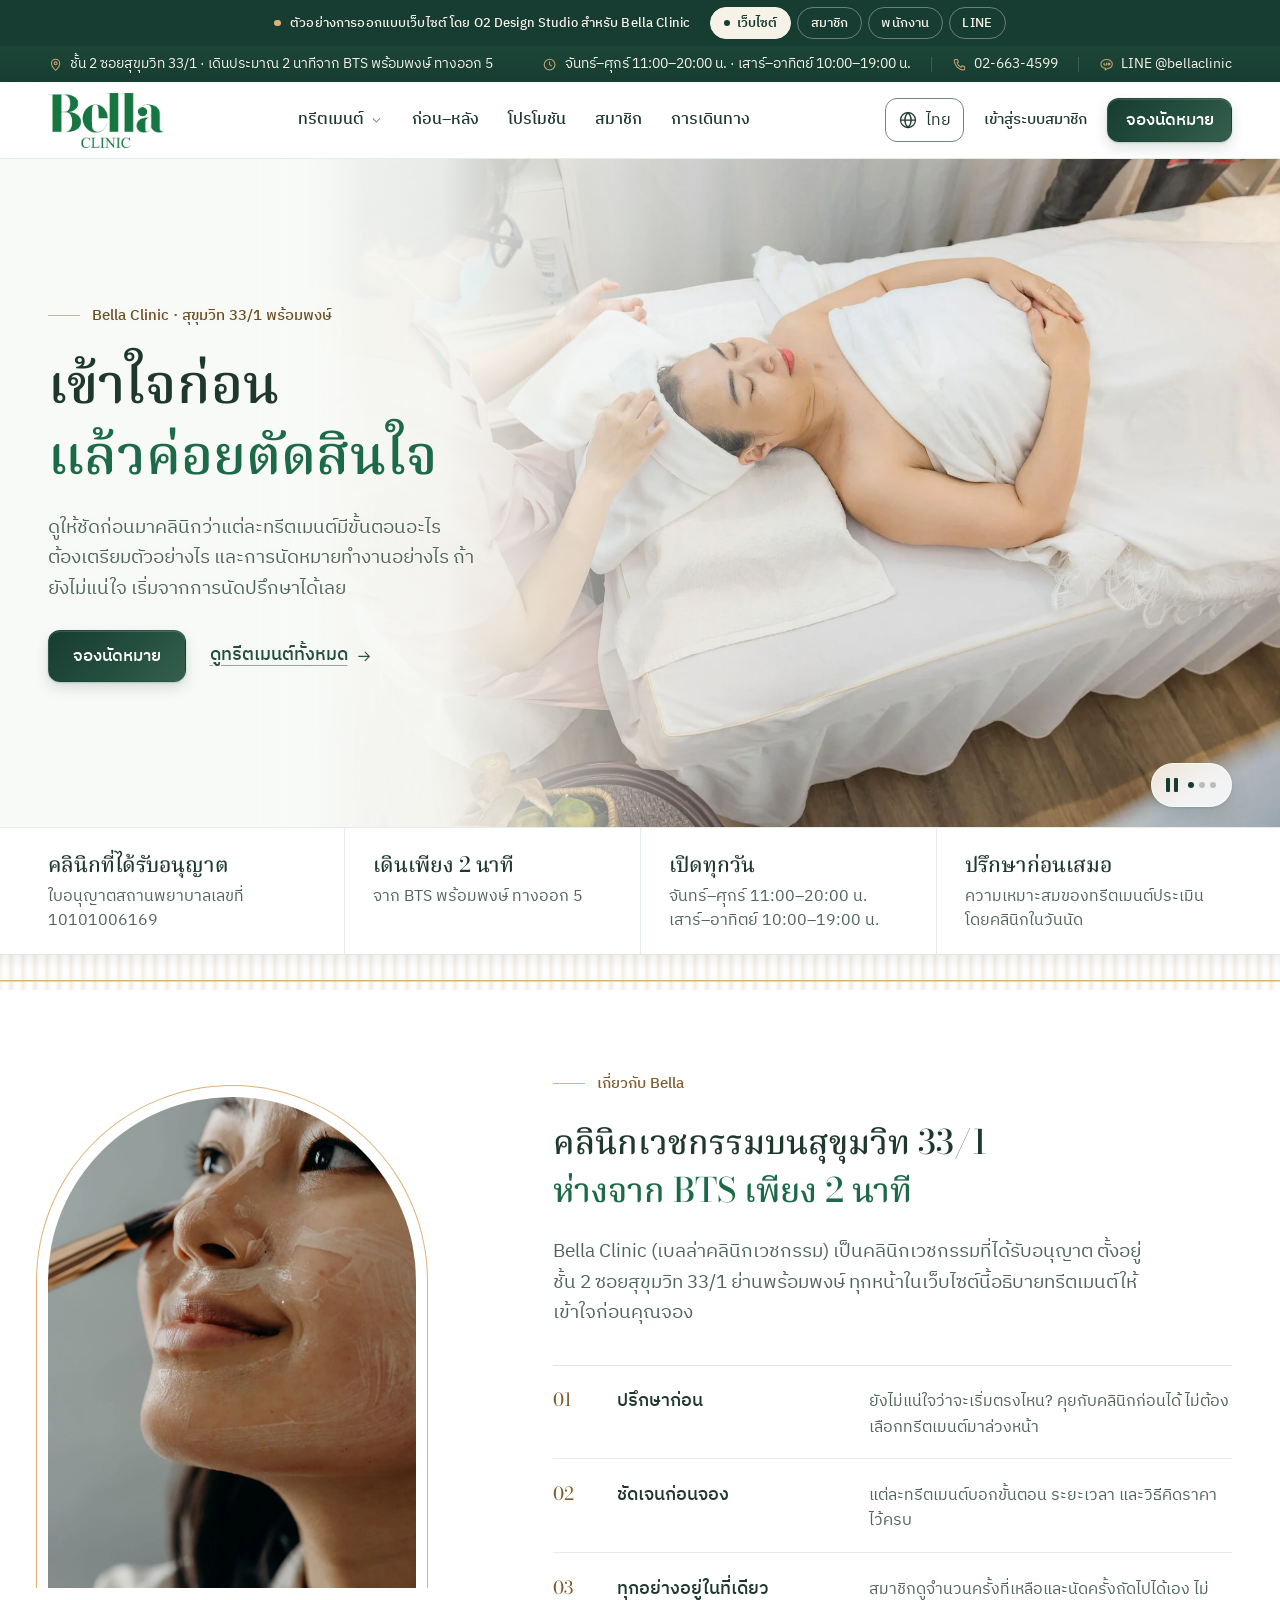
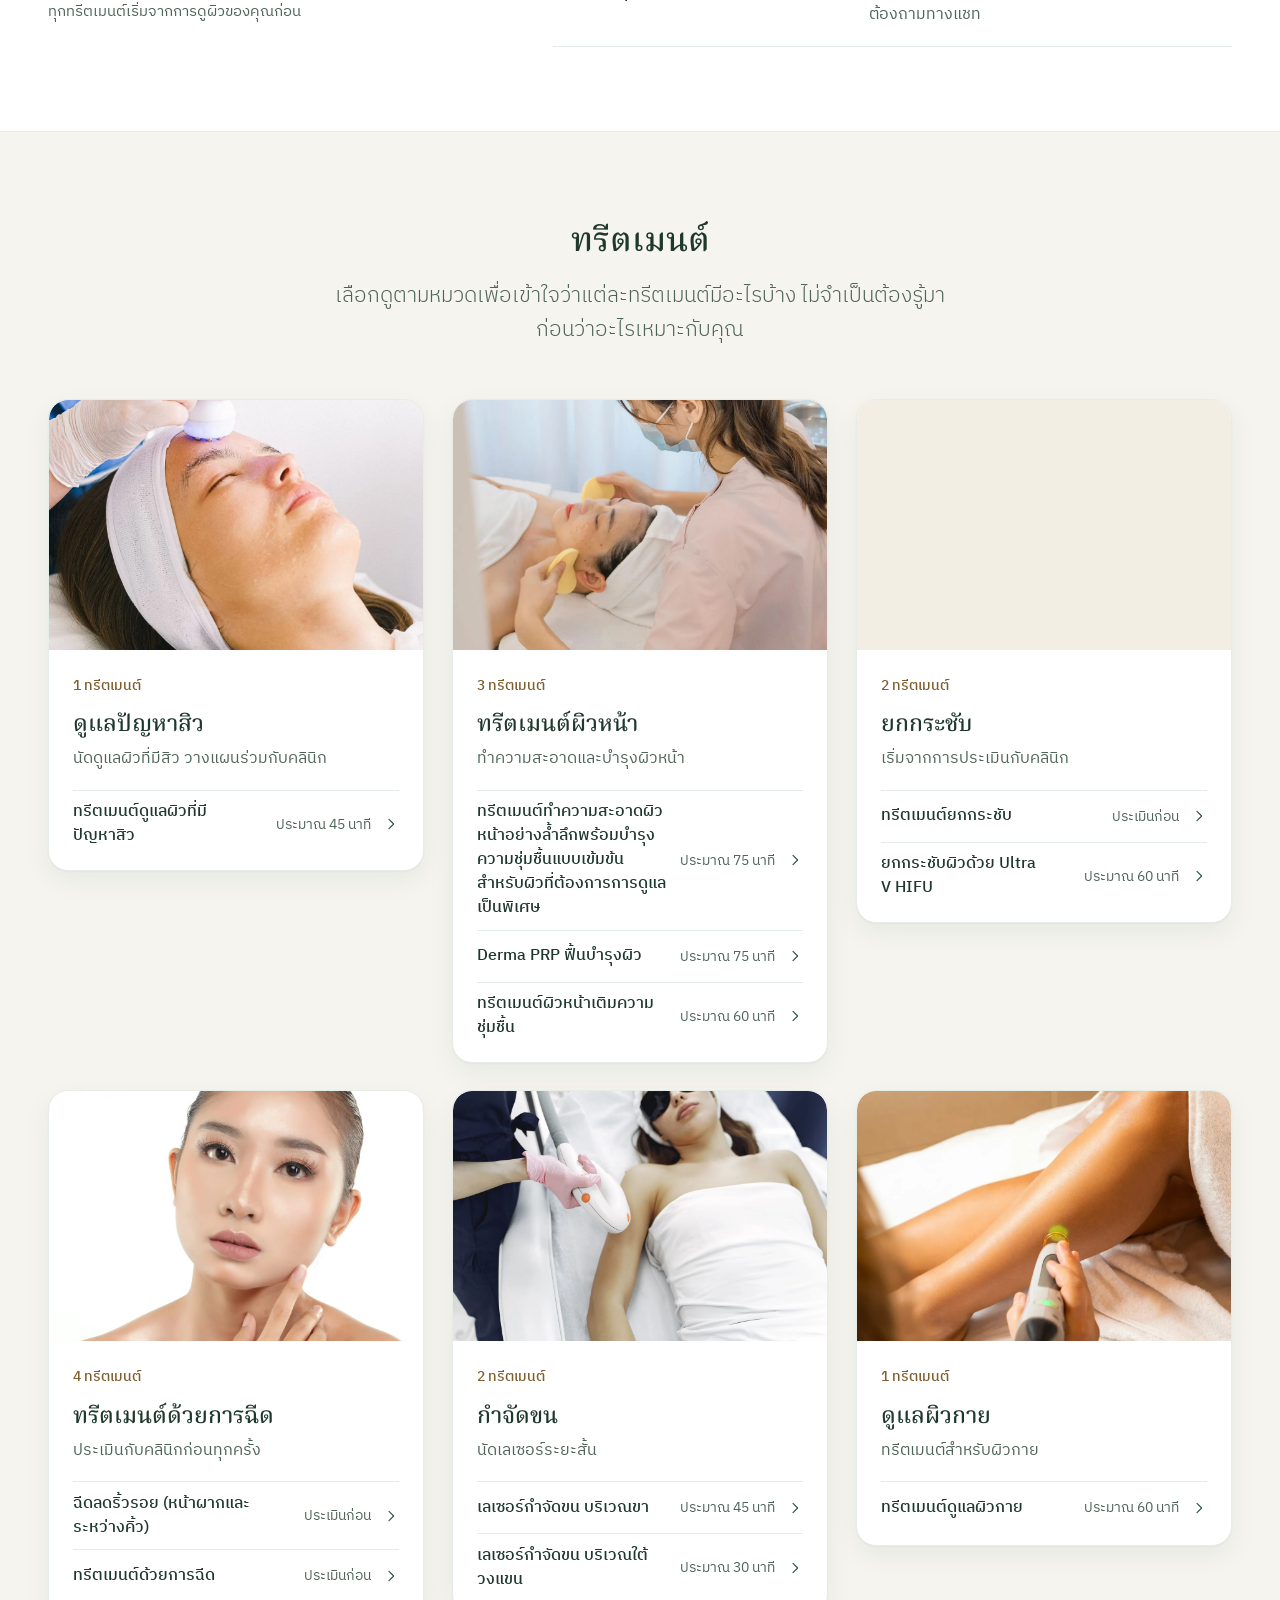
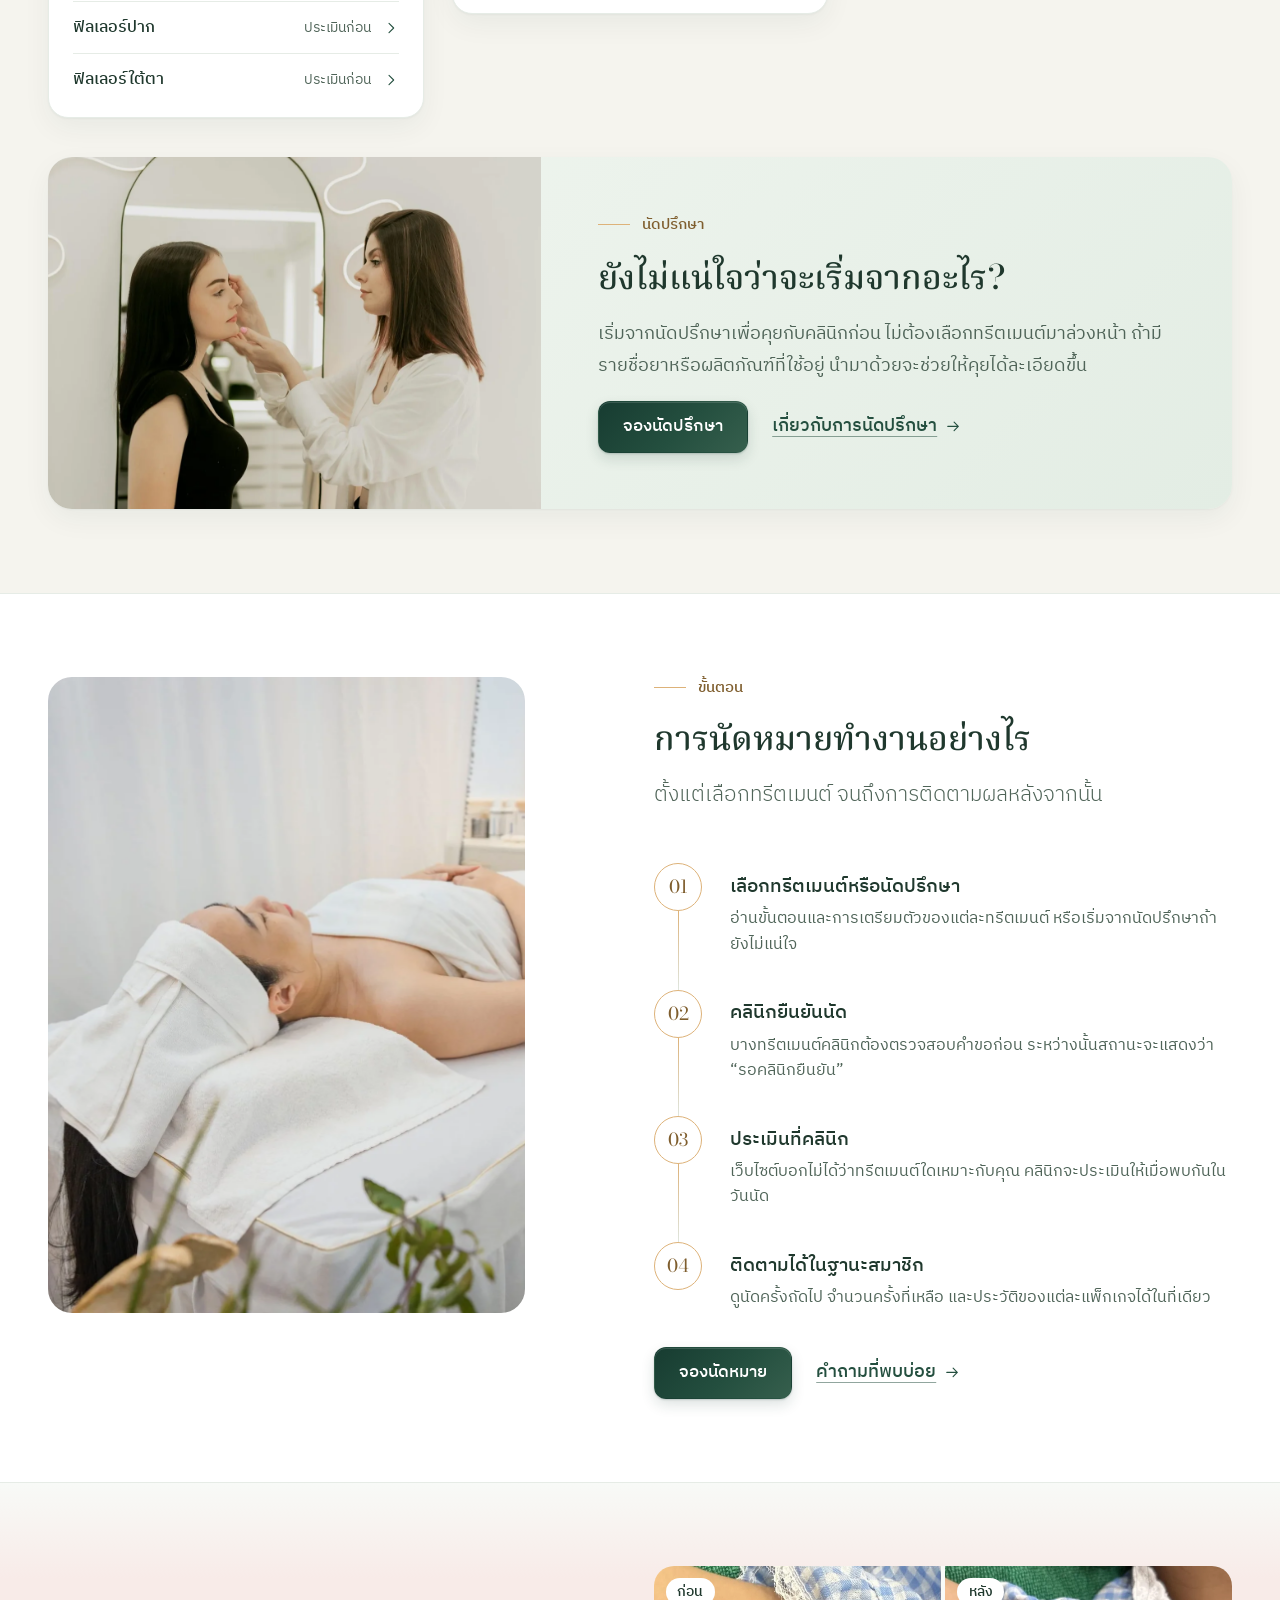
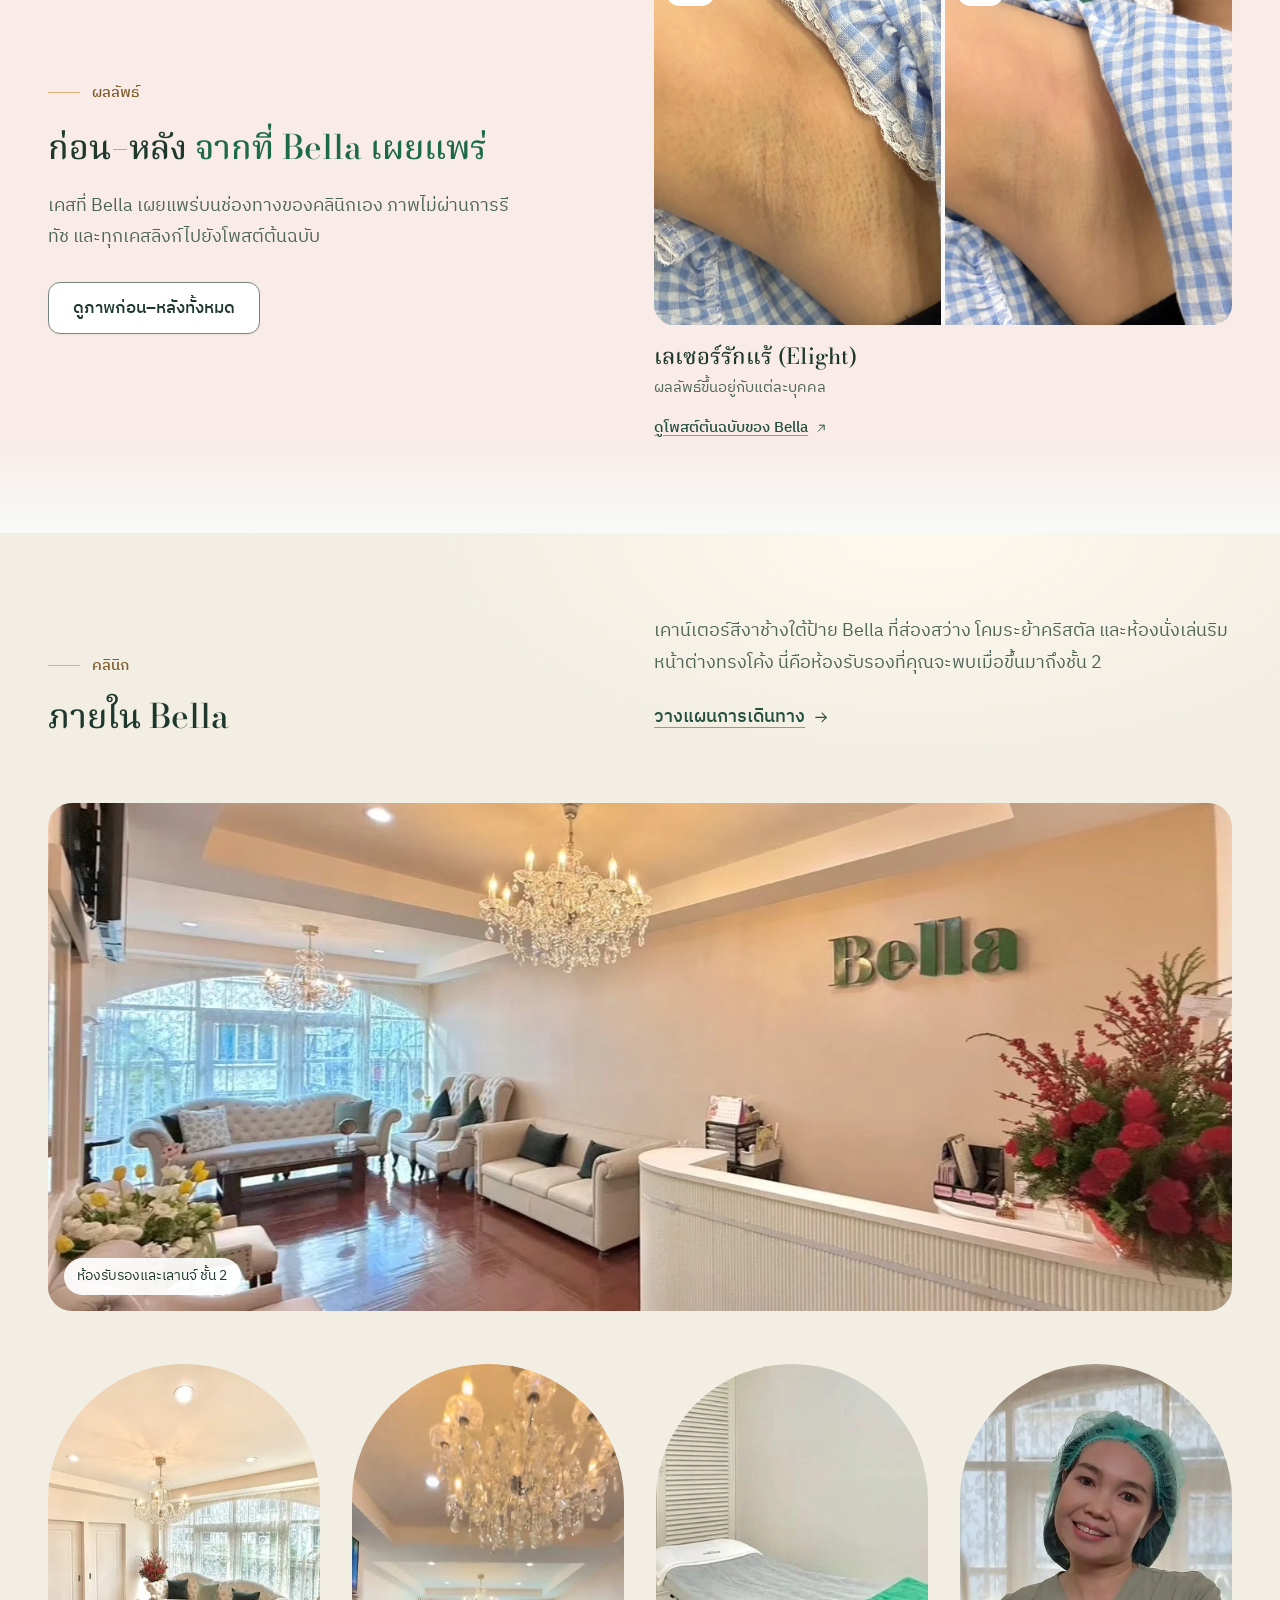
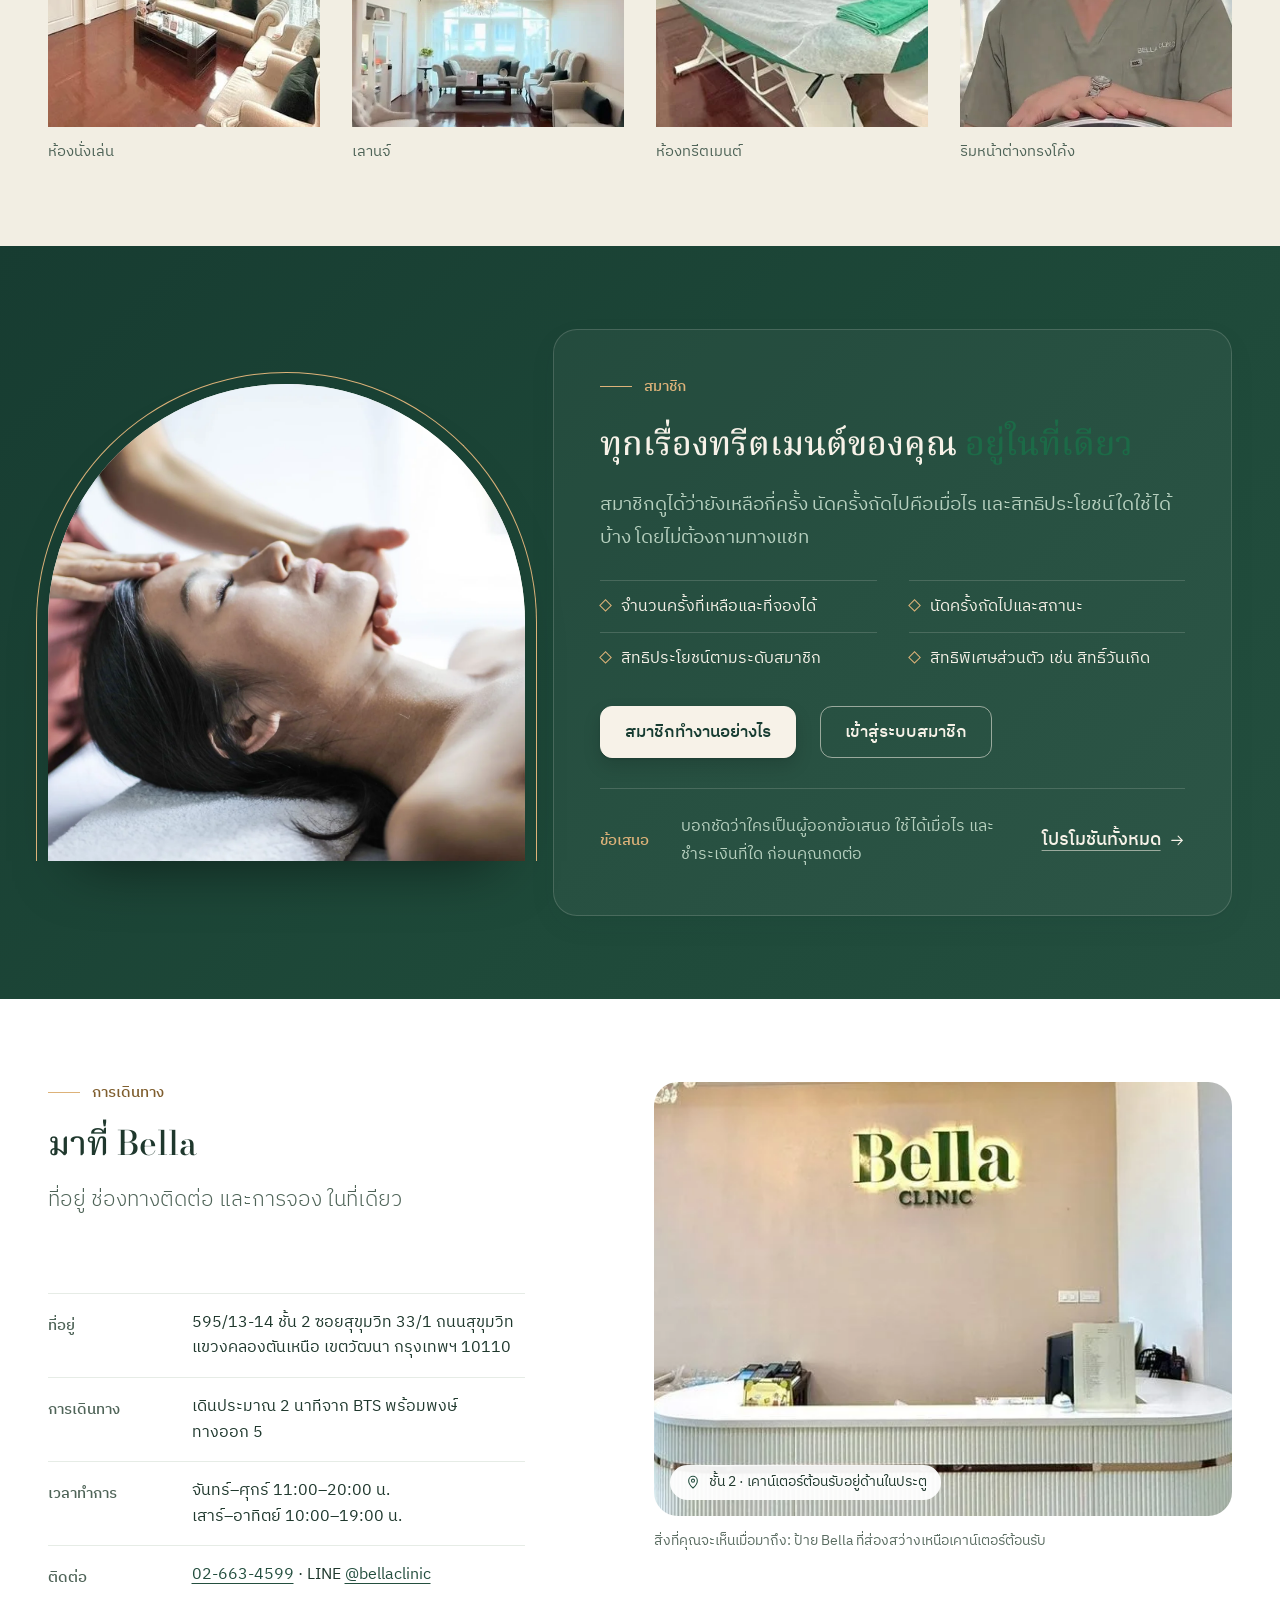
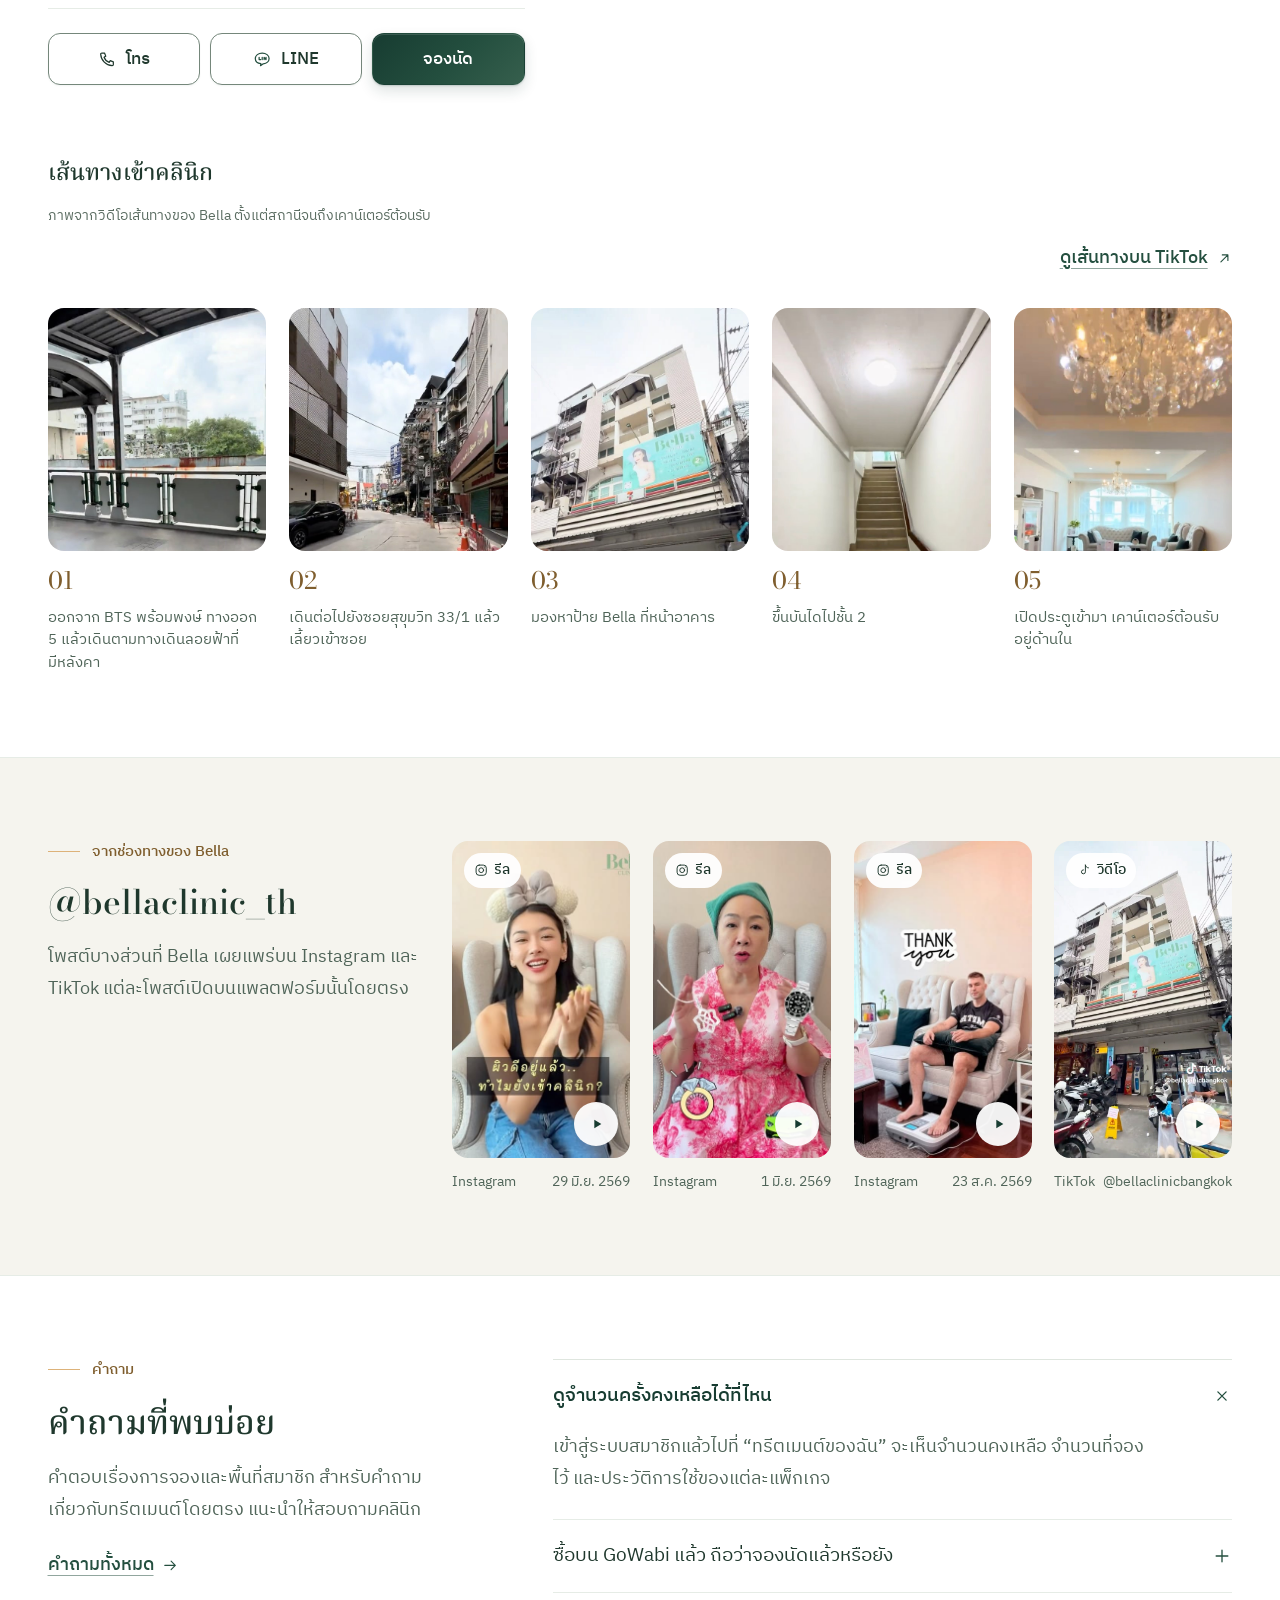
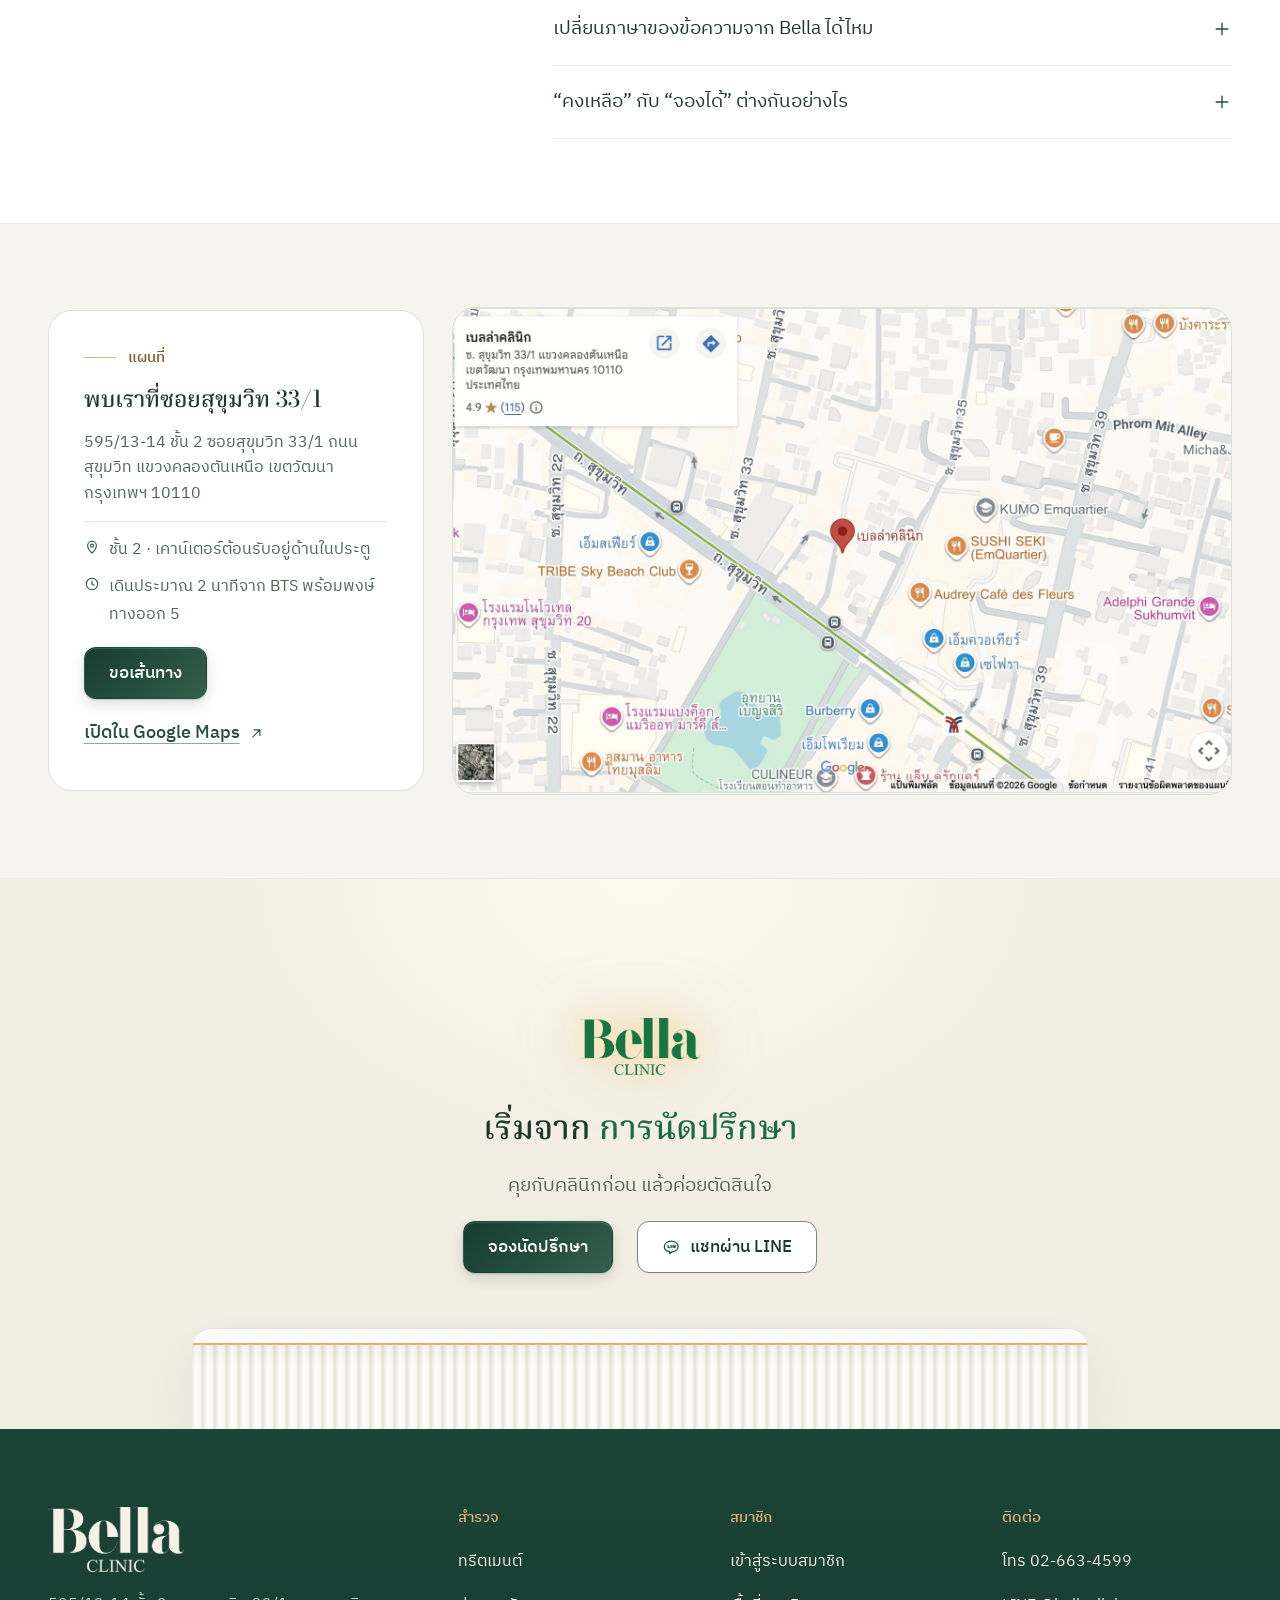
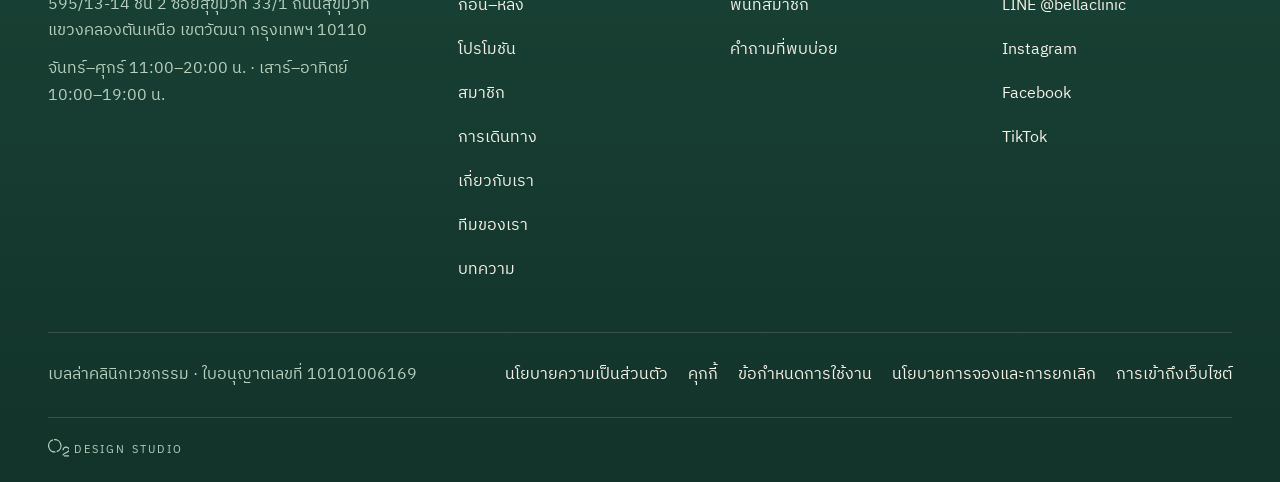
==== index.html @ 89bf1b91 "Publish the Bella Clinic design preview" ====
<!doctype html>
<html lang="th">
<head>
<meta charset="utf-8">
<meta name="viewport" content="width=device-width, initial-scale=1, viewport-fit=cover">
<meta name="robots" content="noindex, nofollow">
<meta name="description" content="Design preview by O2 Design Studio for Bella Clinic. Booking, calls and LINE are switched off.">
<meta name="theme-color" content="#173c31">
<style>:root{color-scheme:light;padding-top:env(safe-area-inset-top,0px);padding-bottom:env(safe-area-inset-bottom,0px)}body{margin:0;font:14px/1.4 system-ui,sans-serif;background:#fcfbf8}img{max-width:100%}[hidden]{display:none!important}</style>
</head>
<body>
<title>Bella Clinic Redesign</title>
<link rel="preconnect" href="https://fonts.googleapis.com">
<link rel="preconnect" href="https://fonts.gstatic.com" crossorigin>
<link rel="stylesheet" href="https://fonts.googleapis.com/css2?family=Bodoni+Moda:ital,opsz,wght@0,6..96,400..900;1,6..96,400..900&family=IBM+Plex+Sans:wght@400;500;600&family=IBM+Plex+Sans+Thai:wght@400;500;600&family=Noto+Serif+Thai:wght@400;500&display=swap">
<link rel="stylesheet" id="fonts-zh" href="https://fonts.googleapis.com/css2?family=Noto+Sans+SC:wght@400;500;600&family=Noto+Serif+SC:wght@500;600&display=swap" media="print">
<style id="css-public">
:root{--lightningcss-light:initial;--lightningcss-dark: ;color-scheme:light;--c-canvas:#f8faf7;--c-surface:#fff;--c-recessed:#eff3ee;--c-ivory:#f5f4ee;--c-cream:#f2eee3;--c-blush:#f8ebe8;--c-mint:#e3ede4;--c-ink:#1f382d;--c-ink-2:#4f6458;--c-ink-3:#5b6d62;--c-border:#dfe6df;--c-border-strong:#75877b;--c-logo:#167541;--c-brand:#244f3f;--c-brand-deep:#173c31;--c-brand-deep-2:#214b3b;--c-evergreen-3:#365f4d;--c-emphasis:#1c6a47;--c-gold-ink:#7f5e2e;--c-jade:#5bbd84;--c-gold:#ddb279;--c-rose:#b5525c;--c-accent:var(--c-brand);--c-accent-hover:#173c31;--c-accent-soft:var(--c-mint);--c-on-accent:#fff;--c-champagne:var(--c-gold);--c-focus:var(--c-brand-deep);--c-disabled-ink:#858a84;--c-disabled-bg:#eeebe5;--c-deep-ink:#f7f2e8;--c-deep-muted:#b7d0bf;--c-deep-rule:#f7f2e829;--c-success-ink:#1e6a3a;--c-success-bg:#e2f1e7;--c-warning-ink:#7a4e00;--c-warning-bg:#f8ecd2;--c-danger-ink:#a3262b;--c-danger-bg:#fbe6e5;--c-info-ink:#245a7e;--c-info-bg:#e3eef6;--c-demo-ink:#4a4436;--c-demo-bg:#f1ead9;--c-demo-rule:#9c8b62;--f-latin-display:var(--font-bodoni), "Didot", "Bodoni 72", Georgia, serif;--f-latin-text:var(--font-plex), "Helvetica Neue", Arial, sans-serif;--f-thai-text:var(--font-plex-thai), "Sukhumvit Set", "Thonburi", "Noto Sans Thai", sans-serif;--f-thai-display:var(--font-noto-serif-thai), var(--font-plex-thai), "Noto Serif Thai", serif;--f-sc-text:var(--font-noto-sans-sc), "PingFang SC", "Hiragino Sans GB", "Microsoft YaHei", sans-serif;--f-sc-display:var(--font-noto-serif-sc), var(--font-noto-sans-sc), "Songti SC", serif;--f-text:var(--f-latin-text);--f-display:var(--f-latin-display);--t-display:clamp(2.5rem, 1.55rem + 3.9vw, 4.6rem);--t-h1:clamp(2rem, 1.45rem + 2.2vw, 3.1rem);--t-h2:clamp(1.55rem, 1.25rem + 1.2vw, 2.15rem);--t-h3:1.25rem;--t-body-l:1.1875rem;--t-body:1.0625rem;--t-small:.9375rem;--t-label:.8125rem;--t-figure:clamp(2.25rem, 1.9rem + 1.4vw, 3rem);--lh-body:1.6;--lh-heading:1.12;--lh-display:1.04;--tracking-display:-.015em;--tracking-label:.08em;--track-label:.14em;--bodoni-opsz:"opsz" 28;--bodoni-opsz-sm:"opsz" 11;--measure:38rem;--measure-narrow:30rem;--s-1:.25rem;--s-2:.5rem;--s-3:.75rem;--s-4:1rem;--s-5:1.5rem;--s-6:2rem;--s-7:3rem;--s-8:4rem;--s-9:6rem;--s-10:8rem;--gutter:clamp(1rem, .6rem + 2vw, 2.5rem);--section:clamp(3.5rem, 2.4rem + 5vw, 7.5rem);--container:78rem;--container-wide:90rem;--g-action:linear-gradient(135deg, #173c31 0%, #244f3f 55%, #365f4d 100%);--g-rail:linear-gradient(180deg, #1c4638 0%, #173c31 48%, #12332a 100%);--g-sage:linear-gradient(135deg, #f1f6f0 0%, #e3ede4 100%);--hl-action:inset 0 1px 0 #ffffff24;--sh-action:0 1px 2px #173c3133, 0 6px 14px #173c3124;--r-control:12px;--r-panel:20px;--r-photo:24px;--border:1px solid var(--c-border);--elev-1:0 1px 2px #173c310a, 0 10px 28px #173c310e;--elev-2:0 2px 6px #173c310f, 0 18px 44px #173c3121;--press-scale:.985;--press-scale-wide:.995;--press-in:70ms;--press-out:.22s;--press-ease:cubic-bezier(.3, 2.1, .5, 1);--d-control:.16s;--d-panel:.24s;--d-editorial:.5s;--ease-out:cubic-bezier(.22, 1, .36, 1);--ease-in-out:cubic-bezier(.6, 0, .3, 1);--z-base:0;--z-sticky:20;--z-bottom-bar:30;--z-header:40;--z-popover:60;--z-dialog:80;--z-toast:90;--header-h:4.25rem;--demo-bar-h:2.25rem;--bottom-nav-h:4rem;--tap:44px}:lang(th){--f-text:var(--f-thai-text);--f-display:var(--f-thai-display);--lh-body:1.75;--lh-heading:1.45;--lh-display:1.3;--tracking-display:0}html:lang(th){--t-display:clamp(2.2rem, 1.45rem + 3.2vw, 4rem);--t-h1:clamp(1.85rem, 1.35rem + 2vw, 2.75rem);--t-h2:clamp(1.45rem, 1.2rem + 1vw, 1.95rem);--t-body:1.125rem;--t-body-l:1.25rem;--t-small:1rem;--t-label:.875rem}:lang(zh-Hans){--f-text:var(--f-sc-text);--f-display:var(--f-sc-display);--lh-body:1.8;--lh-heading:1.35;--lh-display:1.25;--tracking-display:.01em}html:lang(zh-Hans){--t-display:clamp(2.2rem, 1.5rem + 3vw, 3.9rem);--t-h1:clamp(1.85rem, 1.4rem + 1.9vw, 2.7rem);--t-h2:clamp(1.45rem, 1.2rem + 1vw, 1.9rem);--t-body:1.0625rem}[data-surface=member]{--t-h1:clamp(1.75rem, 1.4rem + 1.2vw, 2.375rem);--t-h2:1.375rem;--t-h3:1.1875rem;--t-figure:clamp(2.5rem, 2.2rem + 1vw, 3rem);--section:clamp(2.5rem, 2rem + 1.5vw, 3rem);--rail-w:16rem;--aside-w:20rem;--topbar-h:3.5rem}[data-surface=member]:lang(th){--t-h1:clamp(1.625rem, 1.3rem + 1.1vw, 2.125rem);--t-h2:1.375rem;--t-h3:1.1875rem}[data-surface=member]:lang(zh-Hans){--t-h1:clamp(1.625rem, 1.3rem + 1vw, 2.125rem);--t-h2:1.3125rem}[data-surface=admin]{--r-control:10px;--r-panel:14px;--t-h1:1.5rem;--t-h2:1.125rem;--t-h3:1rem;--t-body:.9375rem;--t-small:.875rem;--t-label:.75rem;--lh-body:1.5;--section:var(--s-5);--header-h:3.5rem}[data-surface=admin]:lang(th){--t-body:1rem;--t-small:.9375rem;--t-label:.8125rem}[data-surface=admin] :lang(th){--lh-body:1.6}@media (prefers-reduced-motion:reduce){:root{--d-control:0s;--d-panel:0s;--d-editorial:0s;--press-scale:1;--press-scale-wide:1;--press-in:0s;--press-out:0s}}
*,:before,:after{box-sizing:border-box}html{-moz-text-size-adjust:100%;text-size-adjust:100%;scroll-padding-top:calc(var(--header-h) + var(--s-4))}body{background:var(--c-canvas);min-height:100dvh;color:var(--c-ink);font-family:var(--f-text);font-size:var(--t-body);line-height:var(--lh-body);font-kerning:normal;font-variant-numeric:lining-nums;text-rendering:optimizelegibility;-webkit-font-smoothing:antialiased;margin:0}:lang(th){word-break:normal;line-break:strict;overflow-wrap:break-word}:lang(zh-Hans){line-break:strict;word-break:normal}h1,h2,h3,h4,p,figure,blockquote,dl,dd,ul,ol{margin:0}ul[role=list],ol[role=list]{padding:0;list-style:none}h1,h2,h3,h4{font-weight:500;line-height:var(--lh-heading);text-wrap:balance}p,li,dd{text-wrap:pretty}img,picture,video{max-width:100%;height:auto;display:block}svg{vertical-align:middle;flex-shrink:0;display:inline-block}a{color:inherit;text-underline-offset:.2em;text-decoration-thickness:1px}button,input,select,textarea{font:inherit;color:inherit;letter-spacing:inherit}button{cursor:pointer}button:disabled{cursor:not-allowed}:focus-visible{outline:2px solid var(--c-focus);outline-offset:3px;border-radius:2px}::selection{background:var(--c-accent-soft);color:var(--c-ink)}.num,time,[data-num]{font-variant-numeric:tabular-nums lining-nums}.visually-hidden{clip:rect(0 0 0 0);clip-path:inset(50%);white-space:nowrap;border:0;width:1px;height:1px;margin:-1px;padding:0;overflow:hidden;position:absolute!important}.skip-link{left:var(--s-4);top:var(--s-2);z-index:calc(var(--z-toast) + 1);padding:var(--s-2) var(--s-4);background:var(--c-ink);color:var(--c-surface);border-radius:var(--r-control);transition:transform var(--d-control) var(--ease-out);position:fixed;transform:translateY(-200%)}.skip-link:focus-visible{transform:none}.container{width:min(100% - 2 * var(--gutter), var(--container));margin-inline:auto}.prose{max-width:var(--measure)}.prose>*+*{margin-top:.9em}.label{font-size:var(--t-label);letter-spacing:var(--tracking-label);text-transform:uppercase;color:var(--c-ink-2);font-weight:500}:lang(th) .label,:lang(zh-Hans) .label,.label:lang(th),.label:lang(zh-Hans){letter-spacing:0;text-transform:none}@media (prefers-reduced-motion:reduce){*,:before,:after{scroll-behavior:auto!important;transition-duration:.01ms!important;animation-duration:.01ms!important;animation-iteration-count:1!important}}.o2-credit{min-height:44px;color:inherit;letter-spacing:.2em;text-transform:uppercase;font-size:.6875rem;line-height:1;font-family:var(--f-latin-text);align-self:flex-start;align-items:center;text-decoration:none;display:inline-flex}.o2-credit:hover,.o2-credit:focus-visible{opacity:.8}.o2-credit__lockup{white-space:nowrap}.o2-credit__mark{vertical-align:-.366em;width:1.95em;height:1.6em;margin-right:.5em;display:inline-block}
@font-face{font-family:Bodoni Moda Fallback;src:local(Times New Roman);ascent-override:98.5%;descent-override:35.02%;line-gap-override:0.0%;size-adjust:114.22%}.bodoni_moda_69f20ea6-module__6sGD-a__className{font-family:Bodoni Moda,Bodoni Moda Fallback}:root{--font-bodoni:"Bodoni Moda", "Bodoni Moda Fallback"}
@font-face{font-family:IBM Plex Sans Fallback;src:local(Arial);ascent-override:101.32%;descent-override:27.18%;line-gap-override:0.0%;size-adjust:101.17%}.ibm_plex_sans_29f9186a-module__iig7qa__className{font-family:IBM Plex Sans,IBM Plex Sans Fallback;font-style:normal}:root{--font-plex:"IBM Plex Sans", "IBM Plex Sans Fallback"}
@font-face{font-family:IBM Plex Sans Thai Fallback;src:local(Arial);ascent-override:110.31%;descent-override:52.78%;line-gap-override:0.0%;size-adjust:101.17%}.ibm_plex_sans_thai_e0788e0-module__LDlnGW__className{font-family:IBM Plex Sans Thai,IBM Plex Sans Thai Fallback;font-style:normal}:root{--font-plex-thai:"IBM Plex Sans Thai", "IBM Plex Sans Thai Fallback"}
@font-face{font-family:Noto Serif Thai Fallback;src:local(Times New Roman);ascent-override:89.86%;descent-override:45.1%;line-gap-override:0.0%;size-adjust:118.4%}.noto_serif_thai_2b22c07d-module__ec54bG__className{font-family:Noto Serif Thai,Noto Serif Thai Fallback;font-style:normal}:root{--font-noto-serif-thai:"Noto Serif Thai", "Noto Serif Thai Fallback"}

:root{--lightningcss-light:initial;--lightningcss-dark: ;color-scheme:light;--c-canvas:#f8faf7;--c-surface:#fff;--c-ivory:#f5f4ee;--c-cream:#f2eee3;--c-blush:#f8ebe8;--c-mint:#e3ede4;--c-ink:#1f382d;--c-ink-2:#4f6458;--c-ink-3:#5b6d62;--c-border:#dfe6df;--c-border-strong:#75877b;--c-brand:#244f3f;--c-brand-hover:#173c31;--c-emphasis:#1c6a47;--c-brand-deep:#173c31;--c-brand-deep-2:#214b3b;--c-gold:#ddb279;--c-gold-ink:#7f5e2e;--c-deep-ink:#f7f2e8;--c-deep-muted:#b7d0bf;--c-deep-rule:#f7f2e829;--c-focus:#173c31;--f-display:var(--font-bodoni), "Didot", "Bodoni 72", Georgia, serif;--f-text:var(--font-plex), "Helvetica Neue", Arial, sans-serif;--t-hero:clamp(2.375rem, 1.5rem + 2.7vw, 3.75rem);--t-h1:clamp(2.25rem, 1.5rem + 2.4vw, 3.5rem);--t-h2:clamp(1.875rem, 1.35rem + 1.5vw, 2.75rem);--t-h3:clamp(1.4rem, 1.2rem + .5vw, 1.625rem);--t-sub:clamp(1.125rem, 1rem + .45vw, 1.375rem);--t-lede:clamp(1.0625rem, 1rem + .25vw, 1.1875rem);--t-body:1.0625rem;--t-small:.9375rem;--t-label:.78125rem;--t-figure:clamp(2.25rem, 1.8rem + 1.2vw, 3rem);--lh-body:1.6;--lh-heading:1.1;--lh-display:1.04;--track-display:-.012em;--track-label:.14em;--bodoni-opsz:"opsz" 28;--bodoni-opsz-sm:"opsz" 11;--s-1:.25rem;--s-2:.5rem;--s-3:.75rem;--s-4:1rem;--s-5:1.5rem;--s-6:2rem;--s-7:3rem;--s-8:4rem;--s-9:6rem;--s-10:8rem;--gutter:clamp(1rem, .4rem + 2.6vw, 3rem);--section:clamp(4rem, 2.6rem + 5.2vw, 8rem);--container:78rem;--r-control:12px;--r-panel:20px;--r-photo:24px;--header-h:4.75rem;--util-h:2.25rem;--bottom-bar-h:4.25rem;--d-control:.16s;--d-panel:.24s;--d-editorial:.5s;--ease-out:cubic-bezier(.22, 1, .36, 1);--ease-in-out:cubic-bezier(.6, 0, .3, 1)}:lang(th){--f-display:var(--font-bodoni), var(--font-noto-serif-thai), serif;--f-text:var(--font-plex-thai), var(--font-plex), sans-serif;--lh-body:1.75;--lh-heading:1.42;--lh-display:1.32;--track-display:0}:lang(zh-Hans){--f-display:var(--font-bodoni), var(--font-noto-serif-sc), serif;--f-text:var(--font-noto-sans-sc), var(--font-plex), "PingFang SC", sans-serif;--lh-body:1.75;--lh-heading:1.35;--lh-display:1.28;--track-display:0}:lang(zh-Hans) .display em,:lang(zh-Hans) .h2 em,:lang(zh-Hans) .h1 em{font-style:normal}:lang(zh-Hans) .eyebrow,:lang(zh-Hans) .mega__h{letter-spacing:.04em;text-transform:none}html:lang(th){--t-hero:clamp(2.125rem, 1.35rem + 2.6vw, 3.375rem);--t-h1:clamp(2rem, 1.4rem + 2vw, 3rem);--t-h2:clamp(1.625rem, 1.2rem + 1.3vw, 2.375rem);--t-h3:clamp(1.3rem, 1.15rem + .4vw, 1.5rem);--t-sub:clamp(1.125rem, 1.02rem + .35vw, 1.3125rem);--t-lede:1.1875rem;--t-body:1.125rem;--t-small:1rem;--t-label:.875rem}*,:before,:after{box-sizing:border-box}html{-moz-text-size-adjust:100%;text-size-adjust:100%;scroll-padding-top:calc(var(--header-h) + 1rem)}body{background:var(--c-canvas);color:var(--c-ink);font-family:var(--f-text);font-size:var(--t-body);line-height:var(--lh-body);-webkit-font-smoothing:antialiased;text-rendering:optimizelegibility;margin:0;overflow-x:clip}img,video{max-width:100%;height:auto;display:block}svg{display:block}a{color:var(--c-brand);text-underline-offset:.22em;text-decoration-thickness:1px}a:hover{color:var(--c-brand-hover)}:focus-visible{outline:2px solid var(--c-focus);outline-offset:3px;border-radius:2px}.on-deep :focus-visible,.site-footer :focus-visible,.util :focus-visible{outline-color:var(--c-deep-ink)}h1,h2,h3,h4,p,ul,ol,dl,dd,figure,blockquote{margin:0}:where(ul,ol)[role=list]{padding:0;list-style:none}.sprite{width:0;height:0;position:absolute;overflow:hidden}.sr-only{clip:rect(0 0 0 0);white-space:nowrap;border:0;width:1px;height:1px;margin:-1px;padding:0;position:absolute;overflow:hidden}.skip{z-index:100;background:var(--c-brand);color:#fff;border-radius:var(--r-control);padding:.75rem 1rem;position:absolute;top:-4rem;left:1rem}.skip:focus{color:#fff;top:1rem}.container{width:100%;max-width:calc(var(--container) + 2 * var(--gutter));padding-inline:var(--gutter);margin-inline:auto}.grid-12{grid-template-columns:repeat(12,minmax(0,1fr));column-gap:clamp(1rem,.5rem + 1.6vw,2rem);display:grid}.display,.h1,.h2,.h3,.figure{font-family:var(--f-display);font-variation-settings:var(--bodoni-opsz);letter-spacing:var(--track-display);color:var(--c-ink);text-wrap:balance;font-weight:500}.display{font-size:var(--t-hero);line-height:var(--lh-display)}.h1{font-size:var(--t-h1);line-height:var(--lh-heading)}.h2{font-size:var(--t-h2);line-height:var(--lh-heading)}.h3{font-size:var(--t-h3);font-variation-settings:var(--bodoni-opsz-sm);line-height:1.2}:lang(th) .display,:lang(th) .h1,:lang(th) .h2{font-weight:500}:lang(th) .h3{line-height:1.45}.display .line,.h1 .line,.h2 .line{display:block}.display em,.h2 em,.h1 em{color:var(--c-brand);font-style:italic}:lang(th) .display em,:lang(th) .h2 em,:lang(th) .h1 em{font-style:normal}.th-nowrap{white-space:nowrap}.eyebrow{font-family:var(--f-text);font-size:var(--t-label);letter-spacing:var(--track-label);text-transform:uppercase;color:var(--c-gold-ink);align-items:center;gap:.75rem;font-weight:600;line-height:1.4;display:inline-flex}.eyebrow:before{content:"";background:var(--c-gold);flex:none;width:1.75rem;height:1px}.eyebrow--plain:before{display:none}:lang(th) .eyebrow{letter-spacing:0;text-transform:none;font-size:.9375rem;font-weight:500}.on-deep .eyebrow,.on-deep em{color:var(--c-gold)}.sub{font-size:var(--t-sub);color:var(--c-ink-2);text-wrap:pretty;font-weight:300;line-height:1.45}:lang(th) .sub{font-weight:300;line-height:1.65}.lede{font-size:var(--t-lede);color:var(--c-ink-2);text-wrap:pretty;line-height:1.6}.body{color:var(--c-ink-2);text-wrap:pretty}.small{font-size:var(--t-small)}.meta{font-size:var(--t-small);color:var(--c-ink-3)}.measure{max-width:38rem}.head{gap:.9rem;margin-bottom:clamp(2rem,1.4rem + 2vw,3.5rem);display:grid}.head--center{text-align:center;justify-items:center}.head--center .sub{max-width:40rem}.head--split{grid-template-columns:minmax(0,1fr) auto;align-items:end;column-gap:2rem}.head--split>:not(.head__aside){grid-column:1}.head__aside{grid-area:1/2/span 3;align-self:end}.btn{--btn-bg:var(--c-brand);--btn-ink:#fff;--btn-bd:var(--c-brand);border-radius:var(--r-control);background:var(--btn-bg);min-height:3.25rem;color:var(--btn-ink);border:1px solid var(--btn-bd);font:500 1rem/1.2 var(--f-text);white-space:nowrap;cursor:pointer;transition:background-color var(--d-control) var(--ease-out), color var(--d-control) var(--ease-out), border-color var(--d-control) var(--ease-out);justify-content:center;align-items:center;gap:.6rem;padding:.75rem 1.5rem;text-decoration:none;display:inline-flex}:lang(th) .btn{font-size:1.0625rem}.btn:hover{--btn-bg:var(--c-brand-hover);--btn-bd:var(--c-brand-hover);color:var(--btn-ink)}.btn--sm{min-height:2.75rem;padding:.55rem 1.1rem;font-size:.9375rem}.btn--secondary{--btn-bg:var(--c-surface);--btn-ink:var(--c-ink);--btn-bd:var(--c-border-strong)}.btn--secondary:hover{--btn-bg:var(--c-ivory);--btn-bd:var(--c-ink);--btn-ink:var(--c-ink)}.btn--ivory{--btn-bg:var(--c-deep-ink);--btn-ink:var(--c-brand-deep);--btn-bd:var(--c-deep-ink)}.btn--ivory:hover{--btn-bg:#fff;--btn-bd:#fff;--btn-ink:var(--c-brand-deep)}.btn--outline-ivory{--btn-bg:transparent;--btn-ink:var(--c-deep-ink);--btn-bd:#f7f2e88c}.btn--outline-ivory:hover{--btn-bg:#f7f2e814;--btn-bd:var(--c-deep-ink);--btn-ink:var(--c-deep-ink)}.btn svg{flex:none;width:1.15rem;height:1.15rem}.btn--line svg{color:var(--c-brand)}.link-arrow{min-height:2.75rem;color:var(--c-brand);transition:text-decoration-color var(--d-control) var(--ease-out);align-items:center;gap:.5rem;font-weight:500;-webkit-text-decoration:underline #244f3f59;text-decoration:underline #244f3f59;display:inline-flex}.link-arrow:hover{text-decoration-color:currentColor}.link-arrow svg{width:1.05rem;height:1.05rem;transition:transform var(--d-control) var(--ease-out)}.link-arrow:hover svg{transform:translate(3px)}.on-deep .link-arrow{color:var(--c-deep-ink);text-decoration-color:#f7f2e866}.actions{flex-wrap:wrap;align-items:center;gap:.75rem 1.5rem;display:flex}.util{background:var(--c-brand-deep);color:var(--c-deep-ink);font-size:.8125rem;line-height:1.3}:lang(th) .util{font-size:.875rem}.util .container{min-height:var(--util-h);justify-content:space-between;align-items:center;gap:1.5rem;display:flex}.util__group{align-items:center;gap:1.25rem;display:flex}.util__item{color:var(--c-deep-ink);white-space:nowrap;align-items:center;gap:.45rem;text-decoration:none;display:inline-flex}.util__item svg{width:.95rem;height:.95rem;color:var(--c-gold)}a.util__item{min-height:var(--util-h)}a.util__item:hover{color:#fff;text-decoration:underline}.util__sep{background:var(--c-deep-rule);width:1px;height:.9rem}.site-header{z-index:40;border-bottom:1px solid var(--c-border);background:#fffffff7;position:sticky;top:0}.site-header .container{min-height:var(--header-h);align-items:center;gap:2rem;display:flex}.brand{flex:none;align-items:center;min-height:44px;display:inline-flex}.brand img{width:7.25rem;height:auto}.nav{align-items:center;gap:.25rem;margin-inline:auto;display:flex}.nav__link,.nav__trigger{min-height:2.75rem;font:500 .9375rem/1 var(--f-text);color:var(--c-ink);cursor:pointer;background:0 0;border:0;align-items:center;gap:.35rem;padding:0 .85rem;text-decoration:none;display:inline-flex;position:relative}:lang(th) .nav__link,:lang(th) .nav__trigger{font-size:1rem}.nav__link:after,.nav__trigger:after{content:"";background:var(--c-brand);transform-origin:0;height:1px;transition:transform var(--d-control) var(--ease-out);position:absolute;bottom:.45rem;left:.85rem;right:.85rem;transform:scaleX(0)}.nav__link:hover,.nav__trigger:hover{color:var(--c-brand)}.nav__link:hover:after,.nav__trigger:hover:after,.nav__trigger[aria-expanded=true]:after{transform:scaleX(1)}.nav__link[aria-current=page]{color:var(--c-brand)}.nav__link[aria-current=page]:after{height:2px;transform:scaleX(1)}.nav__trigger svg{width:.8rem;height:.8rem;transition:transform var(--d-control) var(--ease-out)}.nav__trigger[aria-expanded=true] svg{transform:rotate(180deg)}.header-actions{flex:none;align-items:center;gap:.5rem;display:flex}.lang{position:relative}.lang__btn{border-radius:var(--r-control);min-width:2.75rem;min-height:2.75rem;color:var(--c-ink);font:500 .875rem/1 var(--f-text);cursor:pointer;background:0 0;border:1px solid #0000;align-items:center;gap:.4rem;padding:0 .7rem;display:inline-flex}.lang__btn:hover{border-color:var(--c-border)}.lang__btn svg{width:1.1rem;height:1.1rem}.lang__menu{border:1px solid var(--c-border);border-radius:var(--r-panel);background:#fff;min-width:11rem;margin:0;padding:.4rem;list-style:none;position:absolute;top:calc(100% + .4rem);right:0;box-shadow:0 12px 32px #1d26211a}.lang__menu[hidden]{display:none}.lang__menu a{border-radius:var(--r-control);min-height:2.75rem;color:var(--c-ink);justify-content:space-between;align-items:center;padding:0 .75rem;text-decoration:none;display:flex}.lang__menu a:hover{background:var(--c-ivory)}.lang__menu a[aria-current=true]:after{content:"✓";color:var(--c-brand)}.signin{min-height:2.75rem;color:var(--c-ink);white-space:nowrap;align-items:center;padding:0 .75rem;font-size:.9375rem;font-weight:500;text-decoration:none;display:inline-flex}.signin:hover{color:var(--c-brand);text-decoration:underline}.menu-btn{display:none}.mega{border-top:1px solid var(--c-border);opacity:0;visibility:hidden;transition:opacity var(--d-panel) var(--ease-out), transform var(--d-panel) var(--ease-out), visibility 0s linear var(--d-panel);background:#fff;position:absolute;top:100%;left:0;right:0;transform:translateY(-4px);box-shadow:0 18px 30px #1d26210f}.mega.is-open{opacity:1;visibility:visible;transition-delay:0s;transform:none}.mega .container{grid-template-columns:repeat(3,minmax(0,1fr)) minmax(0,1.25fr);gap:2rem;padding-block:2.25rem 2rem;display:grid}.mega__h{font:600 var(--t-label)/1.4 var(--f-text);letter-spacing:var(--track-label);text-transform:uppercase;color:var(--c-gold-ink);margin-bottom:.5rem}:lang(th) .mega__h{letter-spacing:0;text-transform:none;font-size:.9375rem;font-weight:500}.mega__col ul{margin:0 0 1.1rem;padding:0;list-style:none}.mega__col a{min-height:2.75rem;color:var(--c-ink);border-bottom:1px solid var(--c-border);align-items:center;text-decoration:none;display:flex}.mega__col a:hover{color:var(--c-brand)}.mega__feature{background:var(--c-ivory);border-radius:var(--r-panel);grid-template-columns:7.5rem 1fr;align-items:center;gap:1.25rem;padding:1rem;display:grid}.mega__feature img{aspect-ratio:3/4;object-fit:cover;border-radius:999px 999px 0 0;width:7.5rem}.mega__feature p{font-size:var(--t-small);color:var(--c-ink-2);margin:.35rem 0 .25rem}.mega__all{border-top:1px solid var(--c-border);grid-column:1/-1;justify-content:flex-end;padding-top:.5rem;display:flex}.sheet{display:none}.hero{background:var(--c-canvas);position:relative}.hero__top{isolation:isolate;position:relative;overflow:hidden}.hero__stage{min-height:clamp(34rem, calc(100svh - var(--header-h) - var(--util-h) - 7.5rem), 42rem);align-items:center;display:flex;position:relative}.hero__media{z-index:-2;width:min(77%,74rem);position:absolute;inset:0 0 0 auto;overflow:hidden}.hero__media img{object-fit:cover;object-position:var(--focal,50% 50%);width:100%;height:100%}.hero__wash{z-index:-1;pointer-events:none;background:linear-gradient(90deg, var(--c-canvas) 0 19%, #f8faf7ed 33%, #f8faf78c 44%, #f8faf700 58%);position:absolute;inset:0}.hero__copy{gap:1.5rem;max-width:42rem;padding-block:clamp(3rem,2rem + 3vw,5rem);display:grid;position:relative}.hero__copy .eyebrow .m-hide{display:inline}.hero__copy .lede{max-width:31rem;color:var(--c-ink-2)}.hero__copy .actions{margin-top:.5rem}.counter{background:var(--c-surface);border-top:1px solid var(--c-border);position:relative}.counter:after{content:"";background:linear-gradient(var(--c-gold), var(--c-gold)) 0 calc(100% - .5rem) / 100% 1.5px no-repeat, linear-gradient(180deg, #1d26210d, #1d262100 40%), repeating-linear-gradient(90deg, #f6f2ec 0, #fff 4px, #fdfcf9 8px, #f2ede5 11px, #f6f2ec 12px);border-top:1px solid var(--c-border);height:2.25rem;display:block}.trust{grid-template-columns:repeat(4,minmax(0,1fr));display:grid}.trust__item{border-left:1px solid var(--c-border);align-content:start;gap:.35rem;padding:1.6rem 1.75rem 1.5rem;display:grid}.trust__item:first-child{border-left:0;padding-left:0}.trust__k{font-family:var(--f-display);font-variation-settings:var(--bodoni-opsz-sm);color:var(--c-ink);font-size:1.625rem;font-weight:500;line-height:1.1}:lang(th) .trust__k{font-size:1.375rem;line-height:1.4}.trust__v{font-size:var(--t-small);color:var(--c-ink-2);line-height:1.5}.trust__v a{color:inherit}.band{padding-block:var(--section);position:relative}.band--canvas{background:var(--c-canvas)}.band--white{background:var(--c-surface)}.band--ivory{background:var(--c-ivory)}.band--cream{background:var(--c-cream)}.band--blush{background:var(--c-blush)}.band--deep{background:var(--c-brand-deep);color:var(--c-deep-ink)}.band+.band{border-top:1px solid var(--c-border)}.band--deep+.band,.band+.band--deep{border-top:0}.band--tight{padding-block:clamp(3rem,2rem + 3vw,5rem)}.intro{align-items:center}.intro__media{grid-column:1/span 4;justify-self:start;width:min(100%,22rem);position:relative}.intro__copy{grid-column:6/span 7;gap:1.5rem;display:grid}.values{border-top:1px solid var(--c-border);grid-template-columns:repeat(3,minmax(0,1fr));gap:1.75rem;margin-top:1rem;padding-top:1.75rem;display:grid}.value h3{font:500 1.0625rem/1.35 var(--f-text);color:var(--c-ink);margin-bottom:.4rem}:lang(th) .value h3{font-size:1.125rem;line-height:1.5}.value p{font-size:var(--t-small);color:var(--c-ink-2);line-height:1.6}.value__n{font-family:var(--f-display);font-variation-settings:var(--bodoni-opsz-sm);color:var(--c-gold-ink);margin-bottom:.6rem;font-size:1.125rem;display:block}.arch{position:relative}.arch img{width:100%;aspect-ratio:var(--ar,3 / 4);object-fit:cover;object-position:var(--focal,50% 40%);background:var(--c-cream);border-radius:999px 999px 0 0}.arch__img{display:block;position:relative}.arch--frame .arch__img:before{content:"";border:1px solid var(--c-gold);pointer-events:none;border-bottom:0;border-radius:999px 999px 0 0;position:absolute;inset:-.75rem -.75rem 0}.arch figcaption,.tile figcaption{color:var(--c-ink-3);margin-top:.85rem;font-size:.875rem;line-height:1.45}:lang(th) .arch figcaption{font-size:.9375rem}.cat-grid{grid-template-columns:repeat(3,minmax(0,1fr));gap:clamp(1rem,.4rem + 1.6vw,1.75rem);display:grid}.cat-card{background:var(--c-surface);border:1px solid var(--c-border);border-radius:var(--r-panel);flex-direction:column;display:flex;position:relative;overflow:hidden}.cat-card__media{aspect-ratio:4/3;background:var(--c-cream);overflow:hidden}.cat-card__media img{object-fit:cover;object-position:var(--focal,50% 50%);width:100%;height:100%;transition:transform .7s var(--ease-out)}.cat-card:hover .cat-card__media img{transform:scale(1.035)}.cat-card__body{flex-direction:column;flex:1;gap:.6rem;padding:1.6rem 1.75rem 1.25rem;display:flex}.cat-card__count{font-size:var(--t-label);letter-spacing:var(--track-label);text-transform:uppercase;color:var(--c-gold-ink);font-weight:600}:lang(th) .cat-card__count{letter-spacing:0;text-transform:none;font-size:.875rem;font-weight:500}.cat-card h3 a{color:inherit;text-decoration:none}.cat-card h3 a:hover{color:var(--c-brand)}.cat-card__summary{font-size:var(--t-small);color:var(--c-ink-2);min-height:3.1em;line-height:1.55}.t-list{margin:.4rem 0 0;padding:0;list-style:none}.t-row{border-top:1px solid var(--c-border);min-height:3.25rem;color:var(--c-ink);align-items:center;gap:.75rem;padding-block:.6rem;font-size:.96875rem;font-weight:500;text-decoration:none;display:flex}:lang(th) .t-row{font-size:1rem;line-height:1.5}.t-row__name{flex:1}.t-row__meta{color:var(--c-ink-3);white-space:nowrap;font-size:.8125rem;font-weight:400}:lang(th) .t-row__meta{font-size:.875rem}.t-row svg{width:1rem;height:1rem;color:var(--c-brand);transition:transform var(--d-control) var(--ease-out);flex:none}.t-row:hover{color:var(--c-brand)}.t-row:hover svg{transform:translate(3px)}.cat-card__foot{border-top:1px solid var(--c-border);margin-top:auto;padding-top:.25rem}.cat-card__foot .link-arrow{font-size:.9375rem}.consult{background:var(--c-surface);border:1px solid var(--c-border);border-radius:var(--r-panel);grid-template-columns:minmax(0,5fr) minmax(0,7fr);margin-top:clamp(1rem,.4rem + 1.6vw,1.75rem);display:grid;overflow:hidden}.consult__media{min-height:20rem;position:relative}.consult__media img{object-fit:cover;object-position:var(--focal,50% 40%);width:100%;height:100%;position:absolute;inset:0}.consult__copy{align-content:center;gap:1.1rem;padding:clamp(1.75rem,1rem + 3vw,3.5rem);display:grid}.process{align-items:start}.process__media{top:calc(var(--header-h) + 2rem);grid-column:1/span 5;position:sticky}.process__media img{aspect-ratio:3/4;object-fit:cover;object-position:var(--focal,50% 50%);border-radius:var(--r-panel);width:100%}.process__copy{grid-column:7/span 6}.steps{counter-reset:step;gap:0;margin:0;padding:0;list-style:none;display:grid}.step{border-top:1px solid var(--c-border);grid-template-columns:4.5rem 1fr;gap:.25rem 1.25rem;padding-block:1.6rem;display:grid}.step:last-child{border-bottom:1px solid var(--c-border)}.step__n{font-family:var(--f-display);font-variation-settings:var(--bodoni-opsz);font-size:var(--t-figure);color:var(--c-gold-ink);grid-row:span 2;font-weight:400;line-height:.9}.step h3{font:500 1.1875rem/1.35 var(--f-text);color:var(--c-ink)}:lang(th) .step h3{font-size:1.1875rem;line-height:1.55}.step p{color:var(--c-ink-2);font-size:var(--t-small);max-width:32rem;line-height:1.6}.process__foot{margin-top:2rem}.results-teaser{align-items:center}.results-teaser__copy{grid-area:1/1/auto/span 5;align-self:end;gap:1.25rem;display:grid}.results-teaser__case{grid-area:1/7/span 2/span 6}.results-teaser__cta{grid-area:2/1/auto/span 5;align-self:start;margin-top:1.75rem}.pair{background:var(--c-canvas);border-radius:var(--r-panel);grid-template-columns:1fr 1fr;gap:3px;display:grid;overflow:hidden}.pair__half{margin:0;position:relative}.pair__half img{aspect-ratio:4/5;object-fit:cover;object-position:var(--focal,50% 50%);width:100%}.pair__chip{border-radius:var(--r-control);background:var(--c-surface);color:var(--c-ink);padding:.3rem .6rem;font-size:.8125rem;font-weight:500;line-height:1.3;position:absolute;top:.75rem;left:.75rem}:lang(th) .pair__chip{font-size:.875rem}.case-meta{gap:.35rem;margin-top:1rem;display:grid}.case-meta__name{font-family:var(--f-display);font-variation-settings:var(--bodoni-opsz-sm);font-size:1.375rem;font-weight:500;line-height:1.25}.disclaimer{color:var(--c-ink-2);font-size:.9375rem;line-height:1.55}.disclaimer span{white-space:nowrap}.disclaimer [lang=th]{font-family:var(--font-plex-thai), sans-serif}.disclaimer [lang=zh-Hans]{font-family:var(--font-noto-sans-sc), "PingFang SC", "Hiragino Sans GB", sans-serif}.src-link{align-items:center;gap:.35rem;min-height:2.75rem;font-size:.9375rem;font-weight:500;display:inline-flex}.src-link svg{width:.9rem;height:.9rem}.spaces{background:var(--c-cream);overflow:hidden}.spaces:before{content:"";pointer-events:none;background:radial-gradient(55% 60% at 72% 0,#fffaeef2,#fffaee00 70%);height:34rem;position:absolute;inset:0 0 auto}.spaces__top{align-items:end;position:relative}.spaces__title{grid-column:1/span 5;gap:1rem;display:grid}.spaces__text{grid-column:7/span 6;justify-items:start;gap:1rem;display:grid}.spaces__wide{max-width:100rem;margin:clamp(2.5rem,1.6rem + 3vw,4rem) auto 0;position:relative}.spaces__wide img{aspect-ratio:2.6;object-fit:cover;object-position:50% 58%;width:100%}.spaces__wide figcaption{left:var(--gutter);border-radius:var(--r-control);color:var(--c-ink);background:#ffffffeb;padding:.4rem .75rem;font-size:.875rem;position:absolute;bottom:1rem}.spaces__row{grid-template-columns:repeat(4,minmax(0,1fr));gap:clamp(1rem,.4rem + 1.8vw,2rem);margin-top:clamp(2.5rem,1.6rem + 3vw,4.5rem);display:grid;position:relative}.spaces__row .arch{max-width:18.75rem}.members{align-items:center}.members__media{--ar:1 / 1;grid-column:1/span 6;width:calc(100% - 2rem);margin:.75rem 0 0}.members__media img{box-shadow:0 30px 60px -30px #0000008c}.members__copy{grid-column:7/span 6;gap:1.4rem;display:grid}.members__copy .h2{color:var(--c-deep-ink)}.members__copy .body{color:var(--c-deep-muted);font-size:var(--t-lede)}.checks{grid-template-columns:1fr 1fr;gap:0 2rem;margin:.25rem 0 0;padding:0;list-style:none;display:grid}.checks li{border-top:1px solid var(--c-deep-rule);color:var(--c-deep-ink);font-size:var(--t-small);align-items:baseline;gap:.75rem;padding-block:.85rem;line-height:1.5;display:flex}.checks li:before{content:"";border:1px solid var(--c-gold);flex:none;width:.55rem;height:.55rem;transform:rotate(45deg)translateY(-.1rem)}.offers-row{border-top:1px solid var(--c-deep-rule);grid-template-columns:auto 1fr auto;align-items:center;gap:.5rem 2rem;margin-top:.75rem;padding-top:1.5rem;display:grid}.offers-row p{color:var(--c-deep-muted);font-size:var(--t-small)}.visit{align-items:start}.visit__info{grid-column:1/span 5;gap:1.5rem;display:grid}.visit__media{grid-column:7/span 6;margin:0}.visit__frame{display:block;position:relative}.visit__media img{aspect-ratio:4/3;object-fit:cover;border-radius:var(--r-panel);width:100%}.hours-chip{border-radius:var(--r-control);color:var(--c-ink);background:#fffffff0;align-items:center;gap:.5rem;padding:.5rem .8rem;font-size:.875rem;line-height:1.35;display:inline-flex;position:absolute;bottom:1rem;left:1rem}.hours-chip svg{width:1rem;height:1rem;color:var(--c-brand);flex:none}.facts{border-top:1px solid var(--c-border);gap:0;display:grid}.facts>div{border-bottom:1px solid var(--c-border);grid-template-columns:8.5rem 1fr;gap:1rem;padding-block:1rem;display:grid}:lang(th) .facts>div{grid-template-columns:7.5rem 1fr}.facts dt{font-size:var(--t-label);letter-spacing:var(--track-label);text-transform:uppercase;color:var(--c-ink-3);padding-top:.2rem;font-weight:600}:lang(th) .facts dt{letter-spacing:0;text-transform:none;font-size:.9375rem;font-weight:500}.facts dd{color:var(--c-ink);font-size:var(--t-small);line-height:1.6}.facts dd .th{font-family:var(--font-plex-thai), sans-serif;color:var(--c-ink-2);margin-top:.35rem;display:block}.copy-btn{min-height:2.75rem;color:var(--c-brand);font:500 .9375rem/1 var(--f-text);text-underline-offset:.22em;cursor:pointer;background:0 0;border:0;align-items:center;gap:.4rem;padding:0;-webkit-text-decoration:underline #244f3f59;text-decoration:underline #244f3f59;display:inline-flex}.copy-btn svg{width:1rem;height:1rem}.visit__actions{grid-template-columns:repeat(3,minmax(0,1fr));gap:.6rem;display:grid}.visit__actions .btn{padding-inline:.75rem}.wayin{margin-top:clamp(3rem,2rem + 3vw,5rem)}.wayin__head{justify-content:space-between;align-items:end;gap:1.5rem;margin-bottom:1.75rem;display:flex}.wayin__list{counter-reset:way;grid-template-columns:repeat(5,minmax(0,1fr));gap:clamp(.75rem,.3rem + 1.2vw,1.25rem);margin:0;padding:0;list-style:none;display:grid}.wayin__step img{aspect-ratio:576/640;object-fit:cover;border-radius:var(--r-panel);width:100%}.wayin__step p{color:var(--c-ink-2);margin-top:.85rem;font-size:.9375rem;line-height:1.5}.wayin__n{font-family:var(--f-display);font-variation-settings:var(--bodoni-opsz-sm);color:var(--c-gold-ink);margin-top:1rem;font-size:1.5rem;line-height:1;display:block}.social{align-items:end}.social__head{grid-column:1/span 4;align-self:start;gap:1rem;display:grid}.social__head .follow{margin-top:.5rem;margin-left:-.6rem}.social__list{grid-column:5/span 8;grid-template-columns:repeat(4,minmax(0,1fr));gap:clamp(.75rem,.3rem + 1.4vw,1.5rem);margin:0;padding:0;list-style:none;display:grid}.tile{margin:0;position:relative}.tile__poster{border-radius:var(--r-panel);background:var(--c-cream);display:block;position:relative;overflow:hidden}.tile__poster img{aspect-ratio:9/16;object-fit:cover;width:100%;transition:transform .7s var(--ease-out)}.tile__poster:hover img{transform:scale(1.03)}.tile__badge{border-radius:var(--r-control);color:var(--c-ink);background:#fffffff0;align-items:center;gap:.35rem;padding:.3rem .55rem;font-size:.78rem;font-weight:500;display:inline-flex;position:absolute;top:.75rem;left:.75rem}.tile__badge svg{width:.9rem;height:.9rem}.tile__play{width:2.75rem;height:2.75rem;color:var(--c-brand-deep);background:#fffffff0;border-radius:50%;place-items:center;display:grid;position:absolute;bottom:.75rem;right:.75rem}.tile__play svg{width:1rem;height:1rem;margin-left:2px}.tile figcaption{justify-content:space-between;gap:.5rem;display:flex}.follow{flex-wrap:wrap;gap:.25rem .5rem;display:flex}.follow a{min-height:2.75rem;color:var(--c-ink);border-radius:var(--r-control);align-items:center;gap:.45rem;padding:0 .6rem;font-size:.9375rem;font-weight:500;text-decoration:none;display:inline-flex}.follow a:hover{color:var(--c-brand);background:#ffffffb3}.follow svg{width:1.15rem;height:1.15rem;color:var(--c-brand)}.faq{align-items:start}.faq__head{top:calc(var(--header-h) + 2rem);grid-column:1/span 4;gap:1.1rem;display:grid;position:sticky}.faq__list{border-top:1px solid var(--c-border-strong);grid-column:6/span 7}.faq details{border-bottom:1px solid var(--c-border-strong)}.faq summary{cursor:pointer;min-height:4.25rem;color:var(--c-ink);justify-content:space-between;align-items:center;gap:1.5rem;padding-block:1.1rem;font-size:1.1875rem;line-height:1.45;list-style:none;display:flex}:lang(th) .faq summary{font-size:1.1875rem;line-height:1.6}.faq summary::-webkit-details-marker{display:none}.faq summary svg{width:1.1rem;height:1.1rem;color:var(--c-brand);flex:none}.faq summary svg path{transform-box:view-box;transform-origin:50%;transition:transform var(--d-control) var(--ease-out)}.faq details[open] summary svg path{transform:rotate(45deg)}.faq summary:hover{color:var(--c-brand)}.faq details p{color:var(--c-ink-2);max-width:40rem;padding:0 3rem 1.5rem 0}.closing{background:var(--c-cream);padding-bottom:0;position:relative;overflow:hidden}.closing:before{content:"";pointer-events:none;background:radial-gradient(45% 70% at 50% 0,#fffaeef2,#fffaee00 75%);position:absolute;inset:0}.desk{max-width:56rem;margin-inline:auto;position:relative}.closing__logo{filter:drop-shadow(0 0 10px #ffe2aae6)drop-shadow(0 0 28px #ddb2798c);width:7.5rem;margin-bottom:.5rem}.closing__panel{text-align:center;justify-items:center;gap:1.25rem;padding:clamp(2.25rem,1.4rem + 3vw,3.5rem) clamp(1.25rem,.5rem + 3vw,3.5rem) clamp(2rem,1.2rem + 2.5vw,3rem);display:grid;position:relative}.desk__front{background:linear-gradient(#fdfbf7, #fdfbf7) 0 0 / 100% .85rem no-repeat, linear-gradient(var(--c-gold), var(--c-gold)) 0 .85rem / 100% 2px no-repeat, linear-gradient(180deg, #1d262114, #1d262100 35%), repeating-linear-gradient(90deg, #f1ebe1 0, #fff 4px, #fbf8f3 8px, #e9e1d4 11px, #f1ebe1 12px);height:clamp(4.5rem,3rem + 4vw,7rem);box-shadow:0 -1px 0 var(--c-border), 0 24px 60px #1d262114;border-radius:1.25rem 1.25rem 0 0;margin-top:.5rem}.site-footer{background:var(--c-brand-deep);color:var(--c-deep-muted);font-size:var(--t-small)}.site-footer a{color:var(--c-deep-ink);text-decoration:none}.site-footer a:hover{text-decoration:underline}.footer__top{grid-template-columns:minmax(0,4fr) repeat(3,minmax(0,2.5fr));gap:2rem;padding-block:clamp(3.5rem,2.5rem + 3vw,5rem) 2.5rem;display:grid}.footer__brand img{width:8.5rem;margin-bottom:1.25rem}.footer__brand p{max-width:22rem;line-height:1.65}.footer__brand p+p{margin-top:.75rem}.footer__col h2{font:600 var(--t-label)/1.4 var(--f-text);letter-spacing:var(--track-label);text-transform:uppercase;color:var(--c-gold);margin-bottom:.75rem}:lang(th) .footer__col h2{letter-spacing:0;text-transform:none;font-size:.9375rem;font-weight:500}.footer__col ul{margin:0;padding:0;list-style:none}.footer__col a{align-items:center;min-height:2.75rem;display:inline-flex}.footer__legal{border-top:1px solid var(--c-deep-rule);flex-wrap:wrap;justify-content:space-between;align-items:center;gap:.5rem 2rem;padding-block:1.25rem;display:flex}.footer__legal ul{flex-wrap:wrap;gap:0 1.25rem;margin:0;padding:0;list-style:none;display:flex}.footer__legal a{align-items:center;min-height:2.75rem;display:inline-flex}.footer__credit{border-top:1px solid var(--c-deep-rule);padding-block:.5rem .75rem;display:flex}.o2-credit{min-height:44px;font-family:var(--font-plex), sans-serif;letter-spacing:.2em;text-transform:uppercase;align-items:center;font-size:.6875rem;line-height:1;display:inline-flex;color:var(--c-deep-muted)!important;text-decoration:none!important}.o2-credit:hover,.o2-credit:focus-visible{opacity:.8}.o2-credit__lockup{white-space:nowrap}.o2-credit__mark{vertical-align:-.366em;width:1.95em;height:1.6em;margin-right:.5em;display:inline-block}.bottom-bar{display:none}.crumbs{color:var(--c-ink-3);flex-wrap:wrap;align-items:center;gap:.25rem .6rem;margin:0 0 1.75rem;padding:0;font-size:.875rem;list-style:none;display:flex}.crumbs a{color:var(--c-ink-2);align-items:center;min-height:2.75rem;display:inline-flex}.crumbs li+li:before{content:"/";color:var(--c-border-strong);margin-right:.6rem}.page-intro{padding-block:clamp(2rem,1.2rem + 2.5vw,3.5rem) clamp(2.5rem,1.6rem + 3vw,4.5rem)}.filters{top:var(--header-h);z-index:30;border-block:1px solid var(--c-border);background:#f8faf7f7;position:sticky}.filters .container{align-items:center;gap:1.5rem;min-height:4.5rem;display:flex}.chips{scrollbar-width:none;flex:1;gap:.5rem;padding-block:.6rem;display:flex;overflow-x:auto}.chips::-webkit-scrollbar{display:none}.chip{border-radius:var(--r-control);border:1px solid var(--c-border-strong);background:var(--c-surface);min-height:2.75rem;color:var(--c-ink);font:500 .9375rem/1 var(--f-text);white-space:nowrap;cursor:pointer;transition:background-color var(--d-control) var(--ease-out), color var(--d-control) var(--ease-out);align-items:center;gap:.45rem;padding:0 .95rem;display:inline-flex}.chip span{color:var(--c-ink-3);font-size:.8125rem;font-weight:400}.chip:hover{border-color:var(--c-ink)}.chip[aria-pressed=true]{background:var(--c-brand-deep);border-color:var(--c-brand-deep);color:var(--c-deep-ink)}.chip[aria-pressed=true] span{color:var(--c-deep-muted)}.result-count{color:var(--c-ink-2);white-space:nowrap;font-size:.9375rem}.cat-section{border-top:1px solid var(--c-border);padding-block:clamp(3rem,2rem + 3.5vw,5.5rem)}.cat-section:first-of-type{border-top:0}.cat-section[hidden]{display:none}.cat-section .grid-12{align-items:start}.cat-section__media{top:calc(var(--header-h) + 6rem);grid-column:1/span 5;margin:0;position:sticky}.cat-section__media img{aspect-ratio:4/5;object-fit:cover;object-position:var(--focal,50% 50%);border-radius:var(--r-panel);width:100%}.cat-section__body{grid-column:7/span 6;gap:1.1rem;display:grid}.cat-section--flip .cat-section__media{grid-area:1/8/auto/span 5}.cat-section--flip .cat-section__body{grid-area:1/1/auto/span 6}.tcard{border-top:1px solid var(--c-border);gap:.6rem;padding:1.6rem 0;display:grid;position:relative}.tcard:last-child{border-bottom:1px solid var(--c-border)}.tcard h3 a{color:var(--c-ink);text-decoration:none}.tcard h3 a:after{content:"";position:absolute;inset:0}.tcard:hover h3 a{color:var(--c-brand)}.tcard p{color:var(--c-ink-2);font-size:var(--t-small);max-width:34rem}.tcard__facts{color:var(--c-ink-3);flex-wrap:wrap;gap:.35rem 1.5rem;margin-top:.2rem;font-size:.875rem;display:flex}.tcard__facts span{align-items:center;gap:.4rem;display:inline-flex}.tcard__facts svg{width:.95rem;height:.95rem;color:var(--c-gold-ink)}.tcard__go{border:1px solid var(--c-border);width:2.75rem;height:2.75rem;color:var(--c-brand);transition:background-color var(--d-control) var(--ease-out), border-color var(--d-control) var(--ease-out);border-radius:50%;place-items:center;display:grid;position:absolute;top:1.75rem;right:0}.tcard__go svg{width:1rem;height:1rem}.tcard:hover .tcard__go{background:var(--c-brand);border-color:var(--c-brand);color:#fff}.tcard h3{padding-right:3.5rem}.detail-hero{margin:0}.detail-hero img{aspect-ratio:16/7;object-fit:cover;object-position:var(--focal,50% 50%);border-radius:var(--r-panel);width:100%}.detail-grid{padding-block:clamp(2.5rem, 1.8rem + 2.5vw, 4rem) var(--section);grid-template-columns:minmax(0,3fr) minmax(0,6fr) minmax(0,3fr);align-items:start;gap:clamp(1.5rem,.8rem + 2.4vw,3.5rem);display:grid}.rail{top:calc(var(--header-h) + 2rem);border-top:1px solid var(--c-ink);display:grid;position:sticky}.rail>div{border-bottom:1px solid var(--c-border);padding-block:1rem}.rail dt{font-size:var(--t-label);letter-spacing:var(--track-label);text-transform:uppercase;color:var(--c-ink-3);margin-bottom:.3rem;font-weight:600}.rail dd{color:var(--c-ink);font-size:1rem;line-height:1.45}.prose{gap:clamp(2.5rem,1.8rem + 2vw,3.5rem);display:grid}.prose section{gap:1rem;display:grid}.prose h2{font-family:var(--f-display);font-variation-settings:var(--bodoni-opsz);font-size:clamp(1.625rem,1.3rem + 1vw,2.125rem);font-weight:500;line-height:1.15}.prose p{color:var(--c-ink-2)}.walk{gap:1.75rem;margin:.5rem 0 0;padding:0;list-style:none;display:grid}.walk li{grid-template-columns:minmax(0,5fr) minmax(0,6fr);align-items:center;gap:1.5rem;display:grid}.walk img{aspect-ratio:1;object-fit:cover;object-position:var(--focal,50% 50%);border-radius:var(--r-panel);width:100%}.walk h3{font:500 1.125rem/1.4 var(--f-text);margin:.35rem 0}.walk p{font-size:var(--t-small)}.walk .step__n{font-size:2rem}.setting{grid-template-columns:minmax(0,1fr) 13rem;align-items:end;gap:1.25rem;display:grid}.setting img{aspect-ratio:840/460;object-fit:cover;border-radius:var(--r-panel);width:100%}.setting .arch img{--ar:4 / 5}.setting figcaption{color:var(--c-ink-3);grid-column:1/-1;font-size:.875rem}.note{background:var(--c-ivory);border-left:2px solid var(--c-gold);border-radius:0 var(--r-control) var(--r-control) 0;color:var(--c-ink-2);font-size:var(--t-small);padding:1rem 1.25rem}.action-card{top:calc(var(--header-h) + 2rem);background:var(--c-surface);border:1px solid var(--c-border);border-radius:var(--r-panel);gap:1rem;padding:1.5rem;display:grid;position:sticky;box-shadow:0 1px 2px #2529250a,0 8px 24px #2529250d}.action-card__title{font-family:var(--f-display);font-variation-settings:var(--bodoni-opsz-sm);font-size:1.375rem;font-weight:500;line-height:1.2}.action-card dl{border-block:1px solid var(--c-border);gap:.6rem;padding-block:.9rem;display:grid}.action-card dl div{justify-content:space-between;gap:1rem;font-size:.9375rem;display:flex}.action-card dt{color:var(--c-ink-3)}.action-card dd{color:var(--c-ink);text-align:right;font-weight:500}.action-card .btn{width:100%}.action-card .fine{color:var(--c-ink-3);font-size:.8125rem;line-height:1.5}.related{grid-template-columns:repeat(2,minmax(0,1fr));gap:1.5rem;display:grid}.rcard{background:var(--c-surface);border:1px solid var(--c-border);border-radius:var(--r-panel);grid-template-columns:9rem 1fr;align-items:center;gap:1.25rem;display:grid;position:relative;overflow:hidden}.rcard img{object-fit:cover;width:100%;height:100%;min-height:9rem}.rcard>div{gap:.35rem;padding:1.25rem 1.25rem 1.25rem 0;display:grid}.rcard a{color:var(--c-ink);text-decoration:none}.rcard a:after{content:"";position:absolute;inset:0}.rcard:hover a{color:var(--c-brand)}.ba-intro{background:var(--c-blush)}.ba-legend{border-top:1px solid #1d26211f;grid-template-columns:repeat(3,minmax(0,1fr));gap:1.5rem;margin-top:2rem;padding-top:1.5rem;display:grid}.ba-legend h2{font:500 1rem/1.4 var(--f-text);margin-bottom:.3rem}.ba-legend p{font-size:var(--t-small);color:var(--c-ink-2)}.disclaimer-box{border-radius:var(--r-control);color:var(--c-ink);background:#ffffffb3;border:1px solid #b5525c40;flex-wrap:wrap;align-items:center;gap:.25rem 1rem;margin-top:1.5rem;padding:.9rem 1.1rem;font-size:.9375rem;display:flex}.disclaimer-box strong{font-weight:600}.cases{grid-template-columns:repeat(2,minmax(0,1fr));gap:clamp(2rem,1rem + 3vw,4rem) clamp(1.25rem,.5rem + 2.5vw,3rem);display:grid}.case{gap:0;display:grid}.case[hidden]{display:none}.case--lead{grid-column:1/-1;grid-template-columns:minmax(0,7fr) minmax(0,5fr);align-items:center;gap:clamp(1.5rem,1rem + 2vw,3rem);display:grid}.case--lead .case-meta{gap:.75rem;margin-top:0}.case--lead .case-meta__name{font-size:var(--t-h2);line-height:1.1}.case-cat{font-size:var(--t-label);letter-spacing:var(--track-label);text-transform:uppercase;color:var(--c-gold-ink);font-weight:600}.case-post{color:var(--c-ink-3);font-size:.875rem}.reveal-on .reveal{opacity:0;transition:opacity var(--d-editorial) var(--ease-out), transform var(--d-editorial) var(--ease-out);transform:translateY(14px)}.reveal-on .reveal.is-in{opacity:1;transform:none}.reveal-on .reveal-d1{transition-delay:80ms}.reveal-on .reveal-d2{transition-delay:.16s}.reveal-on .reveal-d3{transition-delay:.24s}.hero__media img{animation:settle 1.4s var(--ease-out) both}@keyframes settle{0%{transform:scale(1.045)}to{transform:scale(1)}}.hero__copy>*{animation:rise .7s var(--ease-out) both}.hero__copy>:nth-child(2){animation-delay:80ms}.hero__copy>:nth-child(3){animation-delay:.16s}.hero__copy>:nth-child(4){animation-delay:.24s}@keyframes rise{0%{opacity:0;transform:translateY(10px)}to{opacity:1;transform:none}}.map-band__grid{align-items:stretch}.map-card{border-radius:var(--r-panel);background:var(--c-surface);border:1px solid var(--c-border);grid-column:1/span 4;align-self:center;gap:.9rem;padding:clamp(1.5rem,1rem + 1.5vw,2.25rem);display:grid}.map-card .h3{margin:0}.map-card__addr{color:var(--c-ink-2);font-size:var(--t-small);margin:0;line-height:1.6}ul.map-card__facts{border-top:1px solid var(--c-border);font-size:var(--t-small);color:var(--c-ink-2);gap:.55rem;margin:0;padding:.9rem 0 0;list-style:none;display:grid}.map-card__facts li{align-items:flex-start;gap:.55rem;display:flex}.map-card__facts svg{width:1rem;height:1rem;color:var(--c-brand);flex:none;margin-top:.2em}.map-card__actions{flex-wrap:wrap;align-items:center;gap:.75rem 1.25rem;padding-top:.25rem;display:flex}.map-band__map{border-radius:var(--r-panel);border:1px solid var(--c-border);background:var(--c-cream);grid-column:5/span 8;margin:0;overflow:hidden}.map-band__frame{filter:grayscale(.3)sepia(.06);border:0;width:100%;height:clamp(24rem,16rem + 18vw,34rem);display:block}@media (max-width:1023px){.map-card,.map-band__map{grid-column:1/-1}.map-band__frame{height:22rem}}@media (prefers-reduced-motion:reduce){:root{--d-control:0s;--d-panel:0s;--d-editorial:0s}.reveal-on .reveal{opacity:1;transition:none;transform:none}.hero__media img,.hero__copy>*{animation:none}.cat-card:hover .cat-card__media img,.tile__poster:hover img,.link-arrow:hover svg,.t-row:hover svg{transform:none}html{scroll-behavior:auto}}@media (max-width:1180px){.nav__link,.nav__trigger{padding:0 .6rem}.signin,.util__hide-md{display:none}}@media (max-width:1023px){.util,.mega,.nav,.signin{display:none}.header-actions{margin-left:auto}.menu-btn{border:1px solid var(--c-border);border-radius:var(--r-control);min-width:2.75rem;min-height:2.75rem;color:var(--c-ink);font:500 .9375rem/1 var(--f-text);cursor:pointer;background:#fff;justify-content:center;align-items:center;gap:.5rem;padding:0 .6rem;display:inline-flex}.menu-btn svg{width:1.2rem;height:1.2rem}.sheet{inset:var(--header-h) 0 0 0;z-index:39;padding:.5rem var(--gutter) 2rem;opacity:0;visibility:hidden;transition:opacity var(--d-panel) var(--ease-out), transform var(--d-panel) var(--ease-out), visibility 0s linear var(--d-panel);background:#fff;display:block;position:fixed;overflow-y:auto;transform:translateY(-8px)}.sheet.is-open{opacity:1;visibility:visible;transition-delay:0s;transform:none}.sheet ul{margin:0;padding:0;list-style:none}.sheet a.sheet__link{border-bottom:1px solid var(--c-border);min-height:3.5rem;color:var(--c-ink);justify-content:space-between;align-items:center;font-size:1.125rem;text-decoration:none;display:flex}.sheet__actions{gap:.6rem;margin-top:1.5rem;display:grid}.hero__stage{min-height:0;display:block}.grid-12>*{grid-column:1/-1!important}.intro__media{justify-self:center;width:min(78%,20rem);margin-top:.75rem}.results-teaser__copy,.results-teaser__case,.results-teaser__cta{grid-row:auto!important}.results-teaser__cta{margin-top:-1rem}.intro__copy,.results-teaser__copy,.members__copy,.visit__info,.faq__head,.spaces__copy{margin-bottom:0}.grid-12{row-gap:2.5rem}.process__media,.faq__head,.cat-section__media{position:static}.cat-grid,.trust{grid-template-columns:repeat(2,minmax(0,1fr))}.trust__item:nth-child(3){border-left:0;padding-left:0}.trust__item:nth-child(n+3){border-top:1px solid var(--c-border)}.footer__top{grid-template-columns:1fr 1fr}.footer__brand{grid-column:1/-1}.detail-grid{grid-template-columns:minmax(0,1fr)}.rail,.action-card{position:static}.rail{grid-template-columns:1fr 1fr;column-gap:1.5rem}.detail-grid .action-card{order:-1}.cat-section--flip .cat-section__media,.cat-section--flip .cat-section__body{grid-row:auto}.cat-section__media img{aspect-ratio:16/10}.process__media img{aspect-ratio:16/11}.spaces__row{grid-template-columns:repeat(2,minmax(0,1fr))}.members__media{--ar:4 / 3;width:100%}.case--lead{grid-template-columns:1fr}}@media (max-width:767px){.members__media{--ar:1 / 1}:root{--header-h:4rem}.brand img{width:6.25rem}.header-actions .btn{display:none}.hero__top{flex-direction:column;display:flex}.hero__stage{order:0}.hero__copy{gap:1.1rem;padding-block:1.75rem 2rem}.hero__copy .eyebrow .m-hide{display:none}.hero__copy .actions{grid-template-columns:1fr;gap:.25rem;width:100%;display:grid}.hero__copy .actions .btn{width:100%}.hero__media{aspect-ratio:1;z-index:0;order:1;width:100%;position:relative;inset:auto}.hero__media img{object-position:var(--focal-m,var(--focal,50% 50%))}.hero__media:before{content:"";z-index:1;background:linear-gradient(var(--c-canvas) 0%, #f8faf78c 30%, #f8faf700 100%);height:38%;position:absolute;inset:0 0 auto}.hero__wash{display:none}.trust__item{padding:1.1rem .9rem 1.1rem 0}.trust__item:nth-child(2n){padding-left:.9rem}.trust__k{font-size:1.3rem}.values{grid-template-columns:1fr;gap:1.25rem}.cat-grid{grid-template-columns:1fr;gap:.9rem}.cat-card{grid-template-columns:34% 1fr;display:grid}.cat-card__media{aspect-ratio:auto;height:100%;min-height:9.5rem}.cat-card__body{gap:.35rem;padding:1rem 1rem .5rem}.cat-card__summary{display:none}.cat-card .h3{font-size:1.375rem}.t-row{flex-wrap:wrap;gap:0 .5rem;min-height:3rem;font-size:.9375rem}.t-row__name{flex:70%}.t-row__meta{flex-basis:100%;order:3}.t-row svg{order:2}.cat-card__summary{min-height:0}.consult{grid-template-columns:1fr}.consult__media{aspect-ratio:4/3;min-height:0}.head--split{grid-template-columns:1fr}.head__aside{grid-area:auto/1}.step{grid-template-columns:3.25rem 1fr}.spaces__row{grid-template-columns:1fr 1fr;gap:1rem .9rem}.spaces__wide img{aspect-ratio:4/3;object-position:62% 50%}.checks,.offers-row{grid-template-columns:1fr}.facts>div{grid-template-columns:1fr;gap:.25rem}.wayin__list{scroll-snap-type:x mandatory;margin-inline:calc(-1 * var(--gutter));padding-inline:var(--gutter);scrollbar-width:none;gap:.9rem;display:flex;overflow-x:auto}.wayin__list::-webkit-scrollbar{display:none}.wayin__step{scroll-snap-align:start;flex:0 0 64%}.wayin__head{flex-direction:column;align-items:start}.social__list{scroll-snap-type:x mandatory;margin-inline:calc(-1 * var(--gutter));padding-inline:var(--gutter);scrollbar-width:none;gap:.9rem;display:flex;overflow-x:auto}.social__list::-webkit-scrollbar{display:none}.social__list>li{scroll-snap-align:start;flex:0 0 58%}ol.wayin__list,ul.social__list{padding-inline:var(--gutter);scroll-padding-inline:var(--gutter)}.faq details p{padding-right:0}.footer__top{grid-template-columns:1fr;gap:1.75rem}.footer__legal{flex-direction:column;align-items:flex-start}.closing:after{bottom:1.25rem}.bottom-bar{z-index:30;padding:.6rem var(--gutter) calc(.6rem + env(safe-area-inset-bottom));border-top:1px solid var(--c-border);transition:transform var(--d-panel) var(--ease-out);background:#fffffffa;grid-template-columns:1fr auto;align-items:center;gap:.6rem;display:grid;position:fixed;bottom:0;left:0;right:0;transform:translateY(110%)}.bottom-bar.is-shown{transform:none}.bottom-bar .btn{min-height:3rem}.bottom-bar .btn--line{padding-inline:.9rem}.site-footer{padding-bottom:var(--bottom-bar-h)}.related{grid-template-columns:1fr}.rcard{grid-template-columns:7rem 1fr}.walk li{grid-template-columns:1fr;gap:.9rem}.walk img{aspect-ratio:4/3}.setting{grid-template-columns:1fr}.setting .arch{display:none}.rail{grid-template-columns:1fr 1fr}.detail-hero img{aspect-ratio:4/3}.cases{grid-template-columns:1fr}.ba-legend{grid-template-columns:1fr;gap:1rem}.filters .container{gap:.75rem}.result-count{display:none}.tcard__go{top:1.5rem}}@media (max-width:380px){.trust__k{font-size:1.2rem}.brand img{width:5.75rem}}.header-book__short{display:none}@media (max-width:767px){.header-actions .header-book{min-height:2.75rem;padding-inline:.9rem;display:inline-flex}.header-book__long{display:none}.header-book__short{display:inline}}@media (max-width:420px){.menu-btn span{display:none}}@media (max-width:380px){.header-actions [data-lang-js]>button>span[lang]{clip:rect(0 0 0 0);white-space:nowrap;width:1px;height:1px;position:absolute;overflow:hidden}}.mega__cat{color:inherit;text-decoration:none}.mega__cat:hover{color:var(--c-brand);text-decoration:underline}.arch img,.spaces__wide img,.process__media img,.wayin__step img,.tile__poster img,.pair__half img,.visit__frame img{height:auto}.cat-card__media img,.consult__media img,.hero__media img{height:100%}.visit__frame img{object-fit:cover;border-radius:var(--r-panel);width:100%}.header-actions>:first-child{flex:none}.visit__head,.wayin__h{margin-bottom:0}.visit__caption{margin-top:.85rem}.tile__meta{justify-content:space-between;gap:1rem;margin-top:.75rem;display:flex}.closing__actions{justify-content:center}.closing__logo{height:auto}.facts dd>div{margin-top:.75rem}a.chip{text-decoration:none}.chip[aria-current=page]{background:var(--c-brand-deep);border-color:var(--c-brand-deep);color:var(--c-deep-ink)}.chip[aria-current=page] span{color:var(--c-deep-muted)}.detail-intro .detail-hero{margin-top:clamp(1.5rem,1rem + 2vw,2.5rem)}.detail-hero img{height:auto}.rail a{color:var(--c-ink)}.meta.block{margin-top:.25rem;display:block}.rcard img{height:100%}.related__all{margin-top:1.5rem}@media (max-width:1023px){.detail-grid{grid-template-columns:1fr}.rail,.action-card{position:static}}.faq--inline .faq__list{grid-column:auto}.page-section{padding-bottom:var(--section)}.split{align-items:start}.split__head{top:calc(var(--header-h) + 2rem);grid-column:1/span 4;align-content:start;gap:1.1rem;display:grid;position:sticky}.split__body{grid-column:6/span 7;align-content:start;gap:1.5rem;display:grid}.intro__copy:first-child,.team__copy:first-child{grid-column:1/span 8}.on-deep .h2{color:var(--c-deep-ink)}.on-deep .body{color:var(--c-deep-muted)}.on-deep .facts{border-top-color:var(--c-deep-rule)}.on-deep .facts>div{border-bottom-color:var(--c-deep-rule)}.on-deep .facts dt{color:var(--c-deep-muted)}.on-deep .facts dd,.on-deep .facts a{color:var(--c-deep-ink)}.on-deep .facts .label{color:var(--c-deep-muted)}.on-deep [data-kind]{color:var(--c-deep-ink);border-color:var(--c-deep-muted);background:0 0}.rooms{grid-template-columns:repeat(3,minmax(0,1fr));justify-items:center;gap:clamp(1rem,.4rem + 1.8vw,2rem);margin:0;padding:0;list-style:none;display:grid}.rooms>li{width:100%;max-width:18.75rem}.rooms .arch{margin:0}.rooms>:nth-child(2){margin-top:var(--s-8)}.team{align-items:center}.team__media{grid-column:1/span 5;width:min(100%,24rem);margin:0}.team__copy{grid-column:7/span 6;gap:1.5rem;display:grid}.team__check-copy{grid-column:1/span 8;justify-items:start;gap:1.1rem;display:grid}.team__check-copy .facts{justify-self:stretch}.team__check-copy .facts>div,.legal__section .facts>div{grid-template-columns:11rem minmax(0,1fr)}.journal-lead{padding-bottom:var(--s-7);align-items:center;position:relative}.journal-lead__media{grid-column:1/span 6;margin:0}.journal-lead__media img{aspect-ratio:16/9;object-fit:cover;border-radius:var(--r-panel);width:100%;height:auto}.journal-lead__body{grid-column:8/span 5;justify-items:start;gap:.9rem;display:grid}.journal-lead__body:first-child{grid-column:1/span 8}.journal-lead h2 a{color:var(--c-ink);text-decoration:none}.journal-lead h2 a:after{content:"";position:absolute;inset:0}.journal-lead:hover h2 a{color:var(--c-brand)}.journal-list{margin:0;padding:0;list-style:none}.journal-row{grid-template-columns:10rem minmax(0,1fr);align-items:start;gap:.5rem 1.5rem}.journal-row>:not(.journal-row__thumb){grid-column:2}.journal-row h3{padding-right:0}.journal-row__thumb{grid-area:1/1/span 4;margin:0}.journal-row__thumb img{aspect-ratio:4/3;object-fit:cover;border-radius:var(--r-control);width:100%;height:auto}.prose ul{gap:.6rem;max-width:40rem;margin:0;padding:0;list-style:none;display:grid}.prose ul li{color:var(--c-ink-2);align-items:baseline;gap:.75rem;display:flex}.prose ul li:before{content:"";border:1px solid var(--c-gold-ink);flex:none;width:.5rem;height:.5rem;transform:rotate(45deg)translateY(-.1rem)}.prose p{max-width:40rem}.legal{padding-bottom:var(--s-8);align-items:start}.legal__rail{top:calc(var(--header-h) + 2rem);grid-column:1/span 3;gap:.75rem;display:grid;position:sticky}.legal__body{gap:var(--s-7);grid-column:5/span 7;display:grid}.legal__toc{border-top:1px solid var(--c-ink);margin:0;padding:0;list-style:none}.legal__toc a{border-bottom:1px solid var(--c-border);min-height:2.75rem;color:var(--c-ink-2);font-size:var(--t-small);grid-template-columns:2rem minmax(0,1fr);align-items:baseline;gap:.5rem;padding-block:.6rem;line-height:1.45;text-decoration:none;display:grid}.legal__toc a:hover{color:var(--c-brand)}.legal__n{font-family:var(--f-display);font-variation-settings:var(--bodoni-opsz-sm);font-variant-numeric:lining-nums tabular-nums;color:var(--c-gold-ink)}.legal__fold{display:none}.legal__summary{gap:.75rem;display:grid}.legal__summary ul{gap:.5rem;margin:0;padding:0;list-style:none;display:grid}.legal__summary li{color:var(--c-ink);align-items:baseline;gap:.75rem;display:flex}.legal__summary li:before{content:"";border:1px solid var(--c-gold-ink);flex:none;width:.45rem;height:.45rem;transform:rotate(45deg)translateY(-.1rem)}.legal__summary .facts{border-top:0;grid-template-columns:repeat(2,minmax(0,1fr));column-gap:2rem}.legal__summary .facts>div{border-bottom:0;border-top:1px solid var(--c-border);grid-template-columns:1fr;gap:.2rem;padding-block:.75rem}.legal__summary .facts>:nth-child(-n+2){border-top:0}.legal__summary .facts dd{font-size:1rem;font-weight:500}.legal__section{gap:.9rem;display:grid}.legal__section h2{font:500 1.25rem/1.4 var(--f-text);color:var(--c-ink);text-wrap:balance;grid-template-columns:2.25rem minmax(0,1fr);align-items:baseline;gap:.5rem;display:grid}:lang(th) .legal__section h2{line-height:1.6}.legal__section>:not(h2){margin-inline-start:2.75rem}.legal__section p{color:var(--c-ink-2);max-width:40rem}.legal__section ul{color:var(--c-ink-2);gap:.4rem;max-width:38rem;margin-block:0;padding-inline-start:1.1rem;list-style:outside;display:grid}.doc-steps{gap:.9rem;max-width:38rem;margin-block:0;padding:0;list-style:none;display:grid}.doc-steps li{grid-template-columns:1.5rem minmax(0,1fr);gap:.15rem .5rem;display:grid}.doc-steps__n{font-variant-numeric:lining-nums tabular-nums;color:var(--c-gold-ink);grid-row:span 2;font-weight:600;line-height:1.5}.doc-steps h3{font:500 1rem/1.5 var(--f-text);color:var(--c-ink)}.doc-steps p{font-size:var(--t-small)}.legal__section:target h2{color:var(--c-brand)}.legal__updated{padding-top:var(--s-4);border-top:1px solid var(--c-border)}@media (max-width:1023px){.split__head{position:static}.rooms>:nth-child(2){margin-top:0}.team__media{justify-self:center;width:min(78%,20rem)}.legal__rail{display:none}.legal__fold{border-block:1px solid var(--c-border);display:block}.legal__fold summary{cursor:pointer;justify-content:space-between;align-items:center;gap:1rem;min-height:3.25rem;font-weight:500;list-style:none;display:flex}.legal__fold summary::-webkit-details-marker{display:none}.legal__fold summary:after{content:"";border-inline-end:1.5px solid var(--c-ink);border-bottom:1.5px solid var(--c-ink);width:.6rem;height:.6rem;transition:transform var(--d-control) var(--ease-out);margin-inline-end:.25rem;transform:rotate(45deg)translate(-2px,-2px)}.legal__fold[open] summary:after{transform:rotate(225deg)translate(-2px,-2px)}.legal__fold .legal__toc{border-top-color:var(--c-border);margin-bottom:.75rem}.detail-grid.article-grid .action-card{order:0}}@media (max-width:767px){.rooms{grid-template-columns:repeat(2,minmax(0,1fr));gap:1.5rem .9rem}.rooms>li{max-width:none}.rooms>:last-child:nth-child(odd){grid-column:1/-1;width:calc(50% - .45rem)}.journal-lead__media img{aspect-ratio:3/2}:lang(th) .facts>div,.team__check-copy .facts>div,.legal__section .facts>div{grid-template-columns:1fr;gap:.25rem}.legal__summary .facts{grid-template-columns:1fr}.legal__summary .facts>:nth-child(2){border-top:1px solid var(--c-border)}.article-grid .rail{border-top:0;flex-wrap:wrap;align-items:baseline;row-gap:.25rem;display:flex}.article-grid .rail>div{border:0;padding:0}.article-grid .rail>div+div:before{content:"·";color:var(--c-ink-3);margin-inline:.5rem}.article-grid .rail>div,.article-grid .rail dd{font-size:var(--t-small);color:var(--c-ink-3);display:inline}.article-grid .rail dt{clip-path:inset(50%);white-space:nowrap;width:1px;height:1px;position:absolute;overflow:hidden}.journal-row{grid-template-columns:6.5rem minmax(0,1fr);column-gap:1rem}.legal__section h2{grid-template-columns:auto minmax(0,1fr);font-size:1.125rem}.legal__section>:not(h2){margin-inline-start:0}}@media (prefers-reduced-motion:reduce){.legal__fold summary:after{transition:none}}@media print{.legal__rail,.legal__fold{display:none}.legal__body{grid-column:1/-1}}.legal__body:first-child{grid-column:1/span 8}.legal__summary h2.label{margin:0}.page-sections{justify-items:start;gap:1.1rem;max-width:48rem;display:grid}.page-sections>.facts,.page-sections>.steps,.doc-table{width:100%}.doc-table table{border-collapse:collapse;width:100%;font-size:var(--t-small)}.doc-table th,.doc-table td{text-align:start;vertical-align:top;border-bottom:1px solid var(--c-border);color:var(--c-ink-2);padding:.75rem 1rem .75rem 0}.doc-table thead th{font-size:var(--t-label);color:var(--c-ink-3);border-bottom-color:var(--c-ink);font-weight:500}.doc-table tbody th{color:var(--c-ink);overflow-wrap:anywhere;font-weight:500}@media (min-width:40.01rem){.doc-table tbody th[translate=no]{white-space:nowrap;overflow-wrap:normal}}:lang(zh-Hans) .facts dt{letter-spacing:.02em;text-transform:none;font-size:.875rem}@media (max-width:40rem){.doc-table thead{clip-path:inset(50%);width:1px;height:1px;position:absolute;overflow:hidden}.doc-table table,.doc-table tbody,.doc-table tr,.doc-table th,.doc-table td{width:100%;display:block}.doc-table tr{border-bottom:1px solid var(--c-border);padding-block:.75rem}.doc-table th,.doc-table td{border:0;padding:.2rem 0}.doc-table td:before{content:attr(data-label);font-size:var(--t-label);color:var(--c-ink-3);display:block}}.diamonds{gap:.45rem;margin:0;padding:0;list-style:none;display:grid}.diamonds li{color:var(--c-ink-2);font-size:var(--t-small);align-items:baseline;gap:.7rem;line-height:1.55;display:flex}.diamonds li:before{content:"";border:1px solid var(--c-gold-ink);flex:none;width:.45rem;height:.45rem;transform:rotate(45deg)translateY(-.1rem)}.offer-list{gap:clamp(1rem,.6rem + 1.2vw,1.5rem);margin:0;padding:0;list-style:none;display:grid;container-type:inline-size}.prose .offer-list{gap:1rem;max-width:none}.prose .offer-list>li{display:block}.prose .offer-list>li:before{content:none}.prose .offer .diamonds{gap:.45rem}.prose .offer .diamonds li{font-size:var(--t-small)}.offer{background:var(--c-surface);border:1px solid var(--c-border);border-radius:var(--r-panel);grid-template-columns:minmax(0,1fr);grid-template-areas:"head""price""facts""cta";gap:1.25rem 2.5rem;padding:clamp(1.25rem,.9rem + 1.2vw,2rem);display:grid}.offer[data-issuer=partner]{background:var(--c-canvas)}.offer[data-issuer=partner] .offer__issuer{color:var(--c-ink-3);gap:.45rem}.offer__head{grid-area:head;align-content:start;justify-items:start;gap:.6rem;display:grid}.offer__head .h3{font-size:clamp(1.5rem,1.3rem + .6vw,1.875rem)}:lang(zh-Hans) .offer__head .h3{word-break:keep-all}:lang(th) .offer__head .h3{text-wrap:pretty}.offer__issuer svg{flex:none;width:.95rem;height:.95rem}.offer__summary{color:var(--c-ink-2);font-size:var(--t-small);max-width:36rem;line-height:1.6}.offer__price{grid-area:price;align-content:start;gap:.2rem;margin:0;display:grid}.offer__price dt,.tier__threshold dt{font-size:var(--t-label);letter-spacing:var(--track-label);text-transform:uppercase;color:var(--c-ink-3);font-weight:600}:lang(th) .offer__price dt,:lang(th) .tier__threshold dt{letter-spacing:0;text-transform:none;font-size:.9375rem;font-weight:500}:lang(zh-Hans) .offer__price dt,:lang(zh-Hans) .tier__threshold dt{letter-spacing:.02em;text-transform:none;font-size:.875rem}.offer__price dd{font-family:var(--f-display);font-variation-settings:var(--bodoni-opsz);color:var(--c-ink);font-variant-numeric:lining-nums tabular-nums;font-size:clamp(1.875rem,1.6rem + .8vw,2.375rem);font-weight:500;line-height:1.05}.offer .facts{grid-area:facts;align-self:start}.offer .facts>div{padding-block:.75rem}:lang(th) .offer .facts dt,:lang(zh-Hans) .offer .facts dt{padding-top:0}.offer__services{flex-wrap:wrap;gap:.25rem 1rem;display:flex}.offer__services a{color:var(--c-brand);-webkit-text-decoration:underline #244f3f59;text-decoration:underline #244f3f59}.offer__services a:hover{text-decoration-color:currentColor}.offer__cta{grid-area:cta;align-self:end;gap:.6rem;display:grid}.offer__cta .btn{white-space:normal;text-align:center;width:100%;padding-inline:1rem}.offer__cta .meta{font-size:.8125rem;line-height:1.5}@container (min-width:40rem){.offer{grid-template-columns:minmax(0,2fr) minmax(13rem,1fr);grid-template-areas:"head price""facts facts""cta cta"}.offer[data-no-price]{grid-template-areas:"head head""facts facts""cta cta"}.offer__price{text-align:end;justify-items:end}.offer__cta{justify-self:end;width:min(100%,16rem)}}@media (max-width:30rem){.offer{padding:1.25rem}}@media (max-width:767px){.offer .facts>div,:lang(th) .offer .facts>div{grid-template-columns:6.75rem minmax(0,1fr);gap:.75rem}.offer .facts>.offer__conditions,:lang(th) .offer .facts>.offer__conditions{grid-template-columns:1fr;gap:.5rem}}.offers-empty{border-top:1px solid var(--c-border);justify-items:start;gap:1rem;padding-block:1.5rem .5rem;display:grid}.offers-partner{gap:1rem;margin-top:clamp(1rem,.5rem + 1.5vw,2rem);display:grid}.offers-partner>.eyebrow{color:var(--c-ink-3)}.offers-members .head{margin-bottom:0}.front{align-items:start}.front__copy{grid-column:1/span 7;justify-items:start;gap:1.25rem;display:grid}.front__copy:only-child{grid-column:1/span 8}.front__copy .actions{margin-top:.5rem}.front__media{grid-column:9/span 4;justify-self:end;width:min(100%,18rem);margin:.75rem .75rem 0 0}.tier-grid{gap:clamp(1rem,.4rem + 1.6vw,1.75rem);margin:0;padding:0;list-style:none;display:grid}.tier{background:var(--c-surface);border:1px solid var(--c-border);border-radius:var(--r-panel);align-content:start;gap:1.1rem;height:100%;padding:clamp(1.5rem,1rem + 1.2vw,2rem);display:grid}.tier__top{border-bottom:1px solid var(--c-border);gap:.35rem;padding-bottom:1.1rem;display:grid}.tier__threshold{gap:.3rem;margin:.4rem 0 0;display:grid}.tier__threshold dd{font-family:var(--f-display);font-variation-settings:var(--bodoni-opsz);font-weight:400;font-size:var(--t-figure);color:var(--c-gold-ink);font-variant-numeric:lining-nums tabular-nums;line-height:1}.tier__summary{font-size:var(--t-small);color:var(--c-ink-2);max-width:22rem;margin-top:.4rem}.tiers-note{flex-wrap:wrap;align-items:baseline;gap:.5rem;max-width:26rem;display:flex}.tier-foot{gap:1.25rem;max-width:48rem;margin-top:clamp(1.75rem,1.2rem + 1.5vw,2.75rem);display:grid}.tier-foot .faq details>:not(summary){margin-bottom:1.25rem}@media (min-width:64rem){.tier-grid{grid-template-rows:auto auto;grid-auto-columns:minmax(0,1fr);grid-auto-flow:column}.tier{grid-row:span 2;grid-template-rows:subgrid}}@media (max-width:1023px){.front__copy,.front__copy:only-child,.front__media{grid-column:1/-1}.tier-grid{max-width:36rem}.front__media{justify-self:center;width:min(64%,16rem);margin:2rem auto 0}}@media (max-width:767px){.front__copy .actions{gap:.25rem;width:100%;display:grid}.front__copy .actions .btn{width:100%}.offers-members .actions{gap:.25rem;width:100%;display:grid}.offers-members .actions .btn{width:100%}.tier{gap:1rem;padding:1.25rem}.tier__top{grid-template-columns:minmax(0,1fr) auto;align-items:end;column-gap:1rem;padding-bottom:1rem}.tier__threshold{text-align:end;justify-items:end;margin:0}.tier__summary{grid-column:1/-1}}
:root{--c-hairline:#e6ece6;--t-hero:clamp(2.25rem, 1.2rem + 2.85vw, 3.75rem);--t-h1:clamp(2.125rem, 1.45rem + 2.5vw, 3.5rem);--t-h2:clamp(1.5rem, 1.2rem + 1.25vw, 2.25rem);--t-h3:clamp(1.25rem, 1.15rem + .4vw, 1.5rem);--t-label:.8125rem;--gutter:clamp(1.25rem, .25rem + 3.4vw, 4rem);--section:clamp(3rem, 2rem + 4vw, 6rem);--container:80rem;--r-pill:999px;--d-control:.16s;--d-panel:.24s;--d-editorial:.5s;--ease-out:cubic-bezier(.22, 1, .36, 1);--shadow-float:var(--elev-2);--shadow-lift:0 14px 30px -20px #173c3147}html:lang(th){--t-hero:clamp(2.125rem, 1.15rem + 2.8vw, 3.5rem);--t-h1:clamp(2rem, 1.4rem + 2vw, 3rem);--t-h2:clamp(1.5rem, 1.22rem + 1.1vw, 2.125rem);--t-h3:clamp(1.25rem, 1.15rem + .35vw, 1.4375rem);--t-label:.875rem}html:lang(zh-Hans){--t-hero:clamp(2.125rem, 1.15rem + 2.9vw, 3.75rem)}::selection{background:var(--c-mint);color:var(--c-ink)}:focus-visible{outline:2px solid var(--c-focus);outline-offset:3px;border-radius:4px}.btn:focus-visible{outline-offset:3px}.display{text-wrap:balance}.eyebrow:before{width:2rem}.meta,.t-row__meta,.tile__badge{font-size:.875rem}.arch figcaption,.tile figcaption{color:var(--c-ink-2);font-size:.875rem}.facts dt,.rail dt{font-size:var(--t-label)}.num{font-variant-numeric:tabular-nums lining-nums}.btn{border-radius:var(--r-control);transition:background-color var(--d-control) var(--ease-out), color var(--d-control) var(--ease-out), border-color var(--d-control) var(--ease-out), box-shadow var(--d-control) var(--ease-out), transform .12s var(--ease-out)}.btn:active{transform:scale(.99)}.btn svg{transition:transform var(--d-control) var(--ease-out)}.link-arrow{text-underline-offset:.3em;text-decoration-color:#244f3f80}.link-arrow:hover{text-decoration-thickness:1.5px}.on-deep .link-arrow{text-decoration-color:#f7f2e88c}.src-link{text-decoration-color:#244f3f80}.util{font-size:.8125rem}.util .container{flex-wrap:wrap;gap:1rem 1.5rem}.util__item svg{opacity:.9}.site-header{transition:box-shadow var(--d-panel) var(--ease-out), border-color var(--d-panel) var(--ease-out);background:#fff}.site-header.is-pinned{border-bottom-color:var(--c-hairline);box-shadow:0 10px 28px -22px #1d262173}.nav{gap:.125rem}.nav__link,.nav__trigger{border-radius:var(--r-control);transition:color var(--d-control) var(--ease-out)}.nav__link:after,.nav__trigger:after,.nav__trigger svg{transition-duration:.2s}.lang__btn{transition:border-color var(--d-control) var(--ease-out), background-color var(--d-control) var(--ease-out)}.signin{border-radius:var(--r-control)}.mega{border-top:1px solid var(--c-hairline);transition:opacity .2s var(--ease-out), transform .2s var(--ease-out), visibility 0s linear .2s;transform:translateY(-6px);box-shadow:0 28px 44px -30px #1d26214d}.mega.is-open,.sheet.is-open{transition-property:opacity,transform}.mega .container{align-items:start;gap:clamp(1.5rem,1rem + 1.6vw,3rem);padding-block:2.25rem 1.5rem}.mega__h{margin-bottom:.25rem}.mega__col ul{margin-bottom:1.5rem}.mega__col a{border-bottom-color:var(--c-hairline);transition:color var(--d-control) var(--ease-out), padding-left var(--d-control) var(--ease-out)}.mega__cat{border-bottom:0!important;min-height:2rem!important}.mega__feature{border-radius:var(--r-photo);align-self:stretch;padding:1.25rem}.mega__all{border-top-color:var(--c-hairline);padding-top:.25rem}@media (hover:hover) and (pointer:fine){.mega__col li a:hover{padding-left:.375rem}}@media (max-width:359px){:root{--gutter:1rem}.site-header .container{gap:.75rem}.header-actions{gap:.375rem}.header-actions .header-book{padding-inline:.65rem}}.hero__copy{gap:1.5rem}.hero__copy .lede{max-width:33rem}.hero__copy .actions{gap:.75rem 1.75rem;margin-top:.25rem}@media (min-width:1024px){.hero__top{isolation:auto;grid-template-columns:minmax(var(--gutter), 1fr) minmax(0, calc(var(--container) * var(--hero-copy,5) / 12)) minmax(0, calc(var(--container) * (12 - var(--hero-copy,5)) / 12)) minmax(var(--gutter), 1fr);padding-block:clamp(1.25rem,.75rem + 1.2vw,2.25rem);display:grid;overflow:visible}.hero__stage{grid-area:1/2;align-self:center;width:auto;max-width:none;min-height:0;margin:0;padding:0 clamp(1.5rem,.5rem + 2.6vw,3.75rem) 0 0;display:block}.hero__copy{max-width:none;padding-block:clamp(1.5rem,1rem + 2vw,3rem)}.hero__media{z-index:0;border-radius:28px 0 0 28px;grid-area:1/3/auto/5;width:auto;min-height:clamp(27rem,64svh,41rem);position:relative;inset:auto}.hero__media img{position:absolute;inset:0}.hero__wash{display:none}}@media (min-width:1024px) and (max-width:1279px){.hero__top{--hero-copy:6}}@media (max-width:1023px){.hero__top{padding:.75rem var(--gutter) 0;flex-direction:column;display:flex}.hero__media{z-index:0;aspect-ratio:2;border-radius:var(--r-photo);order:0;width:100%;position:relative;inset:auto}.hero__media:before{display:none}.hero__media img{object-position:var(--focal-m,var(--focal,50% 50%));position:absolute;inset:0}.hero__wash{display:none}.hero__stage{order:1;min-height:0;padding-inline:0;display:block}.hero__copy{gap:1.25rem;max-width:40rem;padding-block:1.75rem 2.25rem}}@media (max-width:767px){.hero__media{aspect-ratio:16/10}.hero__copy{gap:1.1rem;padding-block:1.5rem 2rem}}.hero__media img{animation:settle .9s var(--ease-out) both}@keyframes settle{0%{transform:scale(1.02)}to{transform:scale(1)}}.hero__copy>*{animation:none}.counter{border-top-color:var(--c-hairline)}.trust__item{border-left-color:var(--c-hairline);padding:1.35rem 1.75rem 1.3rem}.trust__k{font-size:1.5rem}:lang(th) .trust__k{font-size:1.3125rem}@media (max-width:1023px){.trust__item:nth-child(n+3){border-top-color:var(--c-hairline)}}@media (max-width:767px){.trust__item{padding:1.05rem .9rem 1.05rem 0}.trust__k{font-size:1.25rem}}.band+.band{border-top-color:var(--c-hairline)}.head{gap:1rem;margin-bottom:clamp(2rem,1.3rem + 2.4vw,3.75rem)}@media (min-width:1024px){.intro__media{grid-column:1/span 4;width:min(100%,23rem)}.intro__copy{grid-column:6/span 7;gap:1.5rem}}.values{border-top:1px solid var(--c-border);grid-template-columns:minmax(0,1fr);gap:0;margin-top:.75rem;padding-top:0}.value{border-bottom:1px solid var(--c-hairline);grid-template-columns:2.75rem minmax(0,14.5rem) minmax(0,1fr);align-items:baseline;column-gap:1.25rem;padding-block:1.15rem;display:grid}.value__n,.value h3{margin:0}@media (max-width:767px){.value{grid-template-columns:2.5rem minmax(0,1fr);row-gap:.3rem}.value p{grid-column:2}}.cat-grid{align-items:start;gap:clamp(1rem,.5rem + 1.5vw,1.75rem)}.cat-card{border-color:var(--c-hairline);border-radius:var(--r-panel);transition:border-color .22s var(--ease-out), box-shadow .22s var(--ease-out), transform .22s var(--ease-out)}.cat-card__media{aspect-ratio:3/2}.cat-card__media img{transition:transform .6s var(--ease-out)}.cat-card:hover .cat-card__media img{transform:none}.cat-card__body{gap:.5rem;padding:1.5rem 1.5rem .75rem}.cat-card__summary{min-height:0}.t-list{margin-top:.6rem}.t-row{border-top-color:var(--c-hairline);transition:color var(--d-control) var(--ease-out);grid-template-columns:minmax(0,1fr) minmax(5.75rem,auto) 1rem;align-items:center;column-gap:.75rem;display:grid}.t-row__meta{text-align:right}.t-row svg{transition:transform var(--d-control) var(--ease-out)}@media (hover:hover) and (pointer:fine){.cat-card:hover{box-shadow:var(--shadow-lift);border-color:#d9d1c3;transform:translateY(-3px)}.cat-card:hover .cat-card__media img{transform:scale(1.015)}}@media (max-width:767px){.cat-card{grid-template-columns:4.75rem minmax(0,1fr);align-items:start;column-gap:1rem;padding:1rem 1rem .25rem;display:grid}.cat-card__media{aspect-ratio:1;border-radius:var(--r-control);grid-area:1/1/span 2;height:auto;min-height:0}.cat-card__body{display:contents}.cat-card__count{grid-column:2;align-self:end}.cat-card .h3{grid-column:2;align-self:start;font-size:1.375rem}.cat-card__summary{grid-column:1/-1;margin-top:.75rem;display:block}.cat-card .t-list{grid-column:1/-1;margin-top:.5rem}.t-row{grid-template-columns:minmax(0,1fr) 1rem;row-gap:.1rem;min-height:3.25rem}.t-row__name{grid-area:1/1}.t-row__meta{text-align:left;order:0;grid-area:2/1}.t-row svg{order:0;grid-area:1/2/span 2}}.consult{border-radius:var(--r-photo);background:var(--c-mint);border:0;grid-template-columns:minmax(0,5fr) minmax(0,7fr);margin-top:clamp(1.5rem,.8rem + 2vw,2.75rem)}.consult__media{min-height:22rem}.consult__copy{gap:1.15rem;padding:clamp(1.75rem,1rem + 3.2vw,4rem)}@media (max-width:767px){.consult{grid-template-columns:minmax(0,1fr)}.consult__media{aspect-ratio:16/10;min-height:0}}.process__media img{border-radius:var(--r-photo)}.step{border-top:0;grid-template-columns:3.5rem minmax(0,1fr);gap:.3rem 1.25rem;padding-block:0 2rem;position:relative}.step:last-child{border-bottom:0;padding-bottom:0}.step__n{z-index:1;border:1px solid var(--c-gold);background:var(--c-surface);font-variation-settings:var(--bodoni-opsz-sm);border-radius:50%;grid-row:span 2;align-self:start;place-items:center;width:3rem;height:3rem;font-size:1.125rem;line-height:1;display:grid;position:relative}.step:before{content:"";background:linear-gradient(var(--c-gold), var(--c-border));transform-origin:top;width:1px;position:absolute;top:3rem;bottom:0;left:calc(1.5rem - .5px)}.step:last-child:before{display:none}.step h3{align-self:end;padding-top:.55rem}.reveal-on .step.reveal:before{transition:transform .6s var(--ease-out) .12s;transform:scaleY(0)}.reveal-on .step.reveal.is-in:before{transform:none}.process__foot{margin-top:2.25rem}@media (max-width:767px){.step{grid-template-columns:3rem minmax(0,1fr)}.step__n{width:2.5rem;height:2.5rem;font-size:1rem}.step:before{top:2.5rem;left:calc(1.25rem - .5px)}.step h3{padding-top:.35rem}}.pair{border-radius:16px;gap:4px}.pair__chip{border-radius:var(--r-pill);padding:.3rem .7rem}.case-meta{gap:.4rem;margin-top:1.1rem}.disclaimer{font-size:.9375rem}.spaces__wide{max-width:calc(var(--container) + 2 * var(--gutter));padding-inline:var(--gutter)}.spaces__wide img{aspect-ratio:21/9;border-radius:24px}.spaces__wide figcaption{left:calc(var(--gutter) + 1rem);border-radius:var(--r-pill);padding:.4rem .85rem}.spaces__row{gap:clamp(1rem,.4rem + 2vw,2.25rem);margin-top:clamp(2rem,1.4rem + 2.4vw,3.5rem)}.spaces__row .arch{max-width:none}@media (max-width:767px){.spaces__wide img{aspect-ratio:4/3}}@media (min-width:1024px){.members__media{grid-column:1/span 5;width:100%;margin:0}.members__copy{grid-column:6/span 7}}.members__copy{border-radius:var(--r-photo);border:1px solid var(--c-deep-rule);background:#ffffff0b;gap:1.35rem;padding:clamp(1.5rem,.8rem + 2.6vw,3.25rem)}.offers-row{margin-top:.5rem}@media (max-width:1023px){.members__copy{padding:clamp(1.25rem,.8rem + 2vw,2rem)}}.facts{border-top-color:var(--c-border)}.facts>div{border-bottom-color:var(--c-hairline);grid-template-columns:9rem minmax(0,1fr)}:lang(th) .facts>div{grid-template-columns:8rem minmax(0,1fr)}.visit__media img,.visit__frame img{border-radius:var(--r-photo)}.hours-chip{border-radius:var(--r-pill);padding:.5rem .9rem}.wayin__list{gap:clamp(.75rem,.3rem + 1.4vw,1.5rem);position:relative}.wayin__step img{border-radius:14px}.wayin__n{margin-top:1.1rem}@media (max-width:767px){.facts>div{grid-template-columns:minmax(0,1fr)}.wayin__list{scroll-snap-type:none;grid-template-columns:minmax(0,1fr);gap:1rem;margin-inline:0;display:grid;overflow:visible}ol.wayin__list{padding-inline:0}.wayin__step{flex:none;grid-template-columns:7.25rem minmax(0,1fr);align-items:start;column-gap:1rem;display:grid}.wayin__step img{grid-area:1/1/span 2}.wayin__n{grid-column:2;margin-top:.35rem}.wayin__step p{grid-column:2;margin-top:.4rem}}.tile__poster{border-radius:14px}.tile__poster img{transition:none}.tile__poster:hover img{transform:none}.tile__badge{border-radius:var(--r-pill);padding:.3rem .65rem}.tile figcaption{flex-wrap:wrap;gap:.1rem .5rem}.tile figcaption span{overflow-wrap:anywhere;min-width:0}.tile__play{transition:transform var(--d-control) var(--ease-out), background-color var(--d-control) var(--ease-out)}@media (hover:hover) and (pointer:fine){.tile__poster:hover .tile__play{background:#fff;transform:scale(1.06)}}@media (max-width:767px){.social__list{scroll-snap-type:none;grid-template-columns:repeat(2,minmax(0,1fr));gap:1.25rem .9rem;margin-inline:0;display:grid;overflow:visible}ul.social__list{padding-inline:0}.social__list>li{flex:none}}.faq__list{border-top-color:var(--c-border)}.faq details{border-bottom-color:var(--c-border)}.faq summary{min-height:4.5rem;transition:color var(--d-control) var(--ease-out);padding-block:1.2rem}.faq details[open]>summary{color:var(--c-brand-deep);font-weight:500}.faq summary svg{width:1.25rem;height:1.25rem;padding:0}.faq summary svg path{transition-duration:.22s}@supports (interpolate-size:allow-keywords){:root{interpolate-size:allow-keywords}.faq details::details-content{block-size:0;transition:block-size .24s var(--ease-out), content-visibility .24s allow-discrete;overflow:clip}.faq details[open]::details-content{block-size:auto}}.map-card{border-color:var(--c-hairline);border-radius:var(--r-photo)}.map-band__map{border-radius:var(--r-photo);border-color:var(--c-hairline)}.footer__top{gap:2rem clamp(1.5rem,1rem + 2vw,3rem)}@media (max-width:767px){.footer__top{grid-template-columns:minmax(0,1fr) minmax(0,1fr);gap:1.5rem 1.25rem}.footer__brand,.footer__col:first-of-type{grid-column:1/-1}.footer__col:first-of-type ul{columns:2;column-gap:1.25rem}.footer__col:first-of-type li{break-inside:avoid}.footer__col a{overflow-wrap:anywhere}}body.is-menu-open .bottom-bar{transform:translateY(110%)}.page-intro>.eyebrow{margin-bottom:.85rem}.page-intro>.h1,.page-intro>.h2{margin-bottom:.9rem}.crumbs{margin-bottom:1.5rem}.crumbs a{text-decoration-color:#4a544d66}.filters{background:var(--c-canvas);border-block-color:var(--c-hairline)}@media (max-width:767px){.chips{padding-right:2rem;-webkit-mask-image:linear-gradient(90deg,#000 calc(100% - 1.75rem),#0000);mask-image:linear-gradient(90deg,#000 calc(100% - 1.75rem),#0000)}}.chip{border-radius:var(--r-pill);transition:background-color var(--d-control) var(--ease-out), color var(--d-control) var(--ease-out), border-color var(--d-control) var(--ease-out);padding:0 1rem}.chip[aria-current=page]:before,.chip[aria-pressed=true]:before{content:"";background:var(--c-gold);border-radius:50%;flex:none;width:.4rem;height:.4rem}.cat-section,.case{scroll-margin-top:calc(var(--header-h) + 5.75rem)}.cat-section{border-top-color:var(--c-hairline)}.cat-section__media img{border-radius:var(--r-photo)}.tcard{border-top-color:var(--c-hairline);transition:border-color var(--d-control) var(--ease-out)}.tcard:last-child{border-bottom-color:var(--c-hairline)}.tcard h3 a{transition:color var(--d-control) var(--ease-out)}.tcard__go{transition:background-color var(--d-control) var(--ease-out), border-color var(--d-control) var(--ease-out), color var(--d-control) var(--ease-out), transform var(--d-control) var(--ease-out);border-color:#d9d1c3}.tcard__go svg{transition:transform var(--d-control) var(--ease-out)}@media (hover:hover) and (pointer:fine){.tcard:hover .tcard__go svg{transform:translate(2px)}}.detail-hero img{border-radius:var(--r-photo)}@media (min-width:1024px){.detail-intro{grid-template-rows:auto auto auto auto auto 1fr;grid-template-columns:minmax(0,6fr) minmax(0,6fr);align-items:start;column-gap:clamp(2rem,.5rem + 3.6vw,5rem);padding-bottom:clamp(1.5rem,1rem + 1.5vw,2.5rem);display:grid}.detail-intro>*{grid-column:1}.detail-intro>.crumbs{grid-column:1/-1}.detail-intro>.eyebrow{justify-self:start;margin-top:clamp(.5rem,3vw,2.5rem)}.detail-intro>.note{margin-top:1.25rem}.detail-intro>.detail-hero{grid-area:2/2/7;align-self:start;margin-top:0}.detail-intro .detail-hero img{aspect-ratio:4/3}.detail-grid{grid-template-columns:minmax(0,2.6fr) minmax(0,6fr) minmax(0,3.4fr);padding-top:clamp(1.25rem,.8rem + 1.5vw,2.25rem)}}.rail{border-top-color:var(--c-ink)}.rail>div{border-bottom-color:var(--c-hairline)}.note{border-radius:0 var(--r-control) var(--r-control) 0}.action-card{border-color:var(--c-hairline);box-shadow:var(--shadow-float);border-radius:16px;padding:1.5rem}.action-card dl{border-block-color:var(--c-hairline)}@media (min-width:1024px) and (max-height:720px){.action-card,.rail,.process__media,.faq__head,.cat-section__media{position:static}}.rcard{border-color:var(--c-hairline);transition:border-color .22s var(--ease-out), box-shadow .22s var(--ease-out), transform .22s var(--ease-out)}.rcard a{transition:color var(--d-control) var(--ease-out)}@media (hover:hover) and (pointer:fine){.rcard:hover{box-shadow:var(--shadow-lift);border-color:#d9d1c3;transform:translateY(-2px)}}.disclaimer-box{border-radius:var(--r-control)}.case-post{font-size:.875rem}.case-cat{font-size:var(--t-label)}.reveal-on .reveal{transition:opacity var(--d-editorial) var(--ease-out), transform var(--d-editorial) var(--ease-out);transform:translateY(12px)}.reveal-on .reveal-d1{transition-delay:50ms}.reveal-on .reveal-d2{transition-delay:.1s}.reveal-on .reveal-d3{transition-delay:.15s}@media (prefers-reduced-motion:reduce){.hero__media img{animation:none}.reveal-on .step.reveal:before{transition:none;transform:none}.btn:active,.cat-card:hover,.tile__poster:hover .tile__play,.cat-card:hover .cat-card__media img{transform:none}.faq details::details-content{transition:none}.mega{transform:none}.mega,.mega *,.sheet,.sheet *{transition:none!important}.rcard:hover,.tcard:hover .tcard__go svg{transform:none}}
.btn{isolation:isolate;transition:color var(--d-control) var(--ease-out);background:0 0;border-color:#0000;position:relative}.btn:active{transform:none}.btn:before{content:"";z-index:-1;border-radius:inherit;pointer-events:none;background:var(--btn-bg);border:1px solid var(--btn-bd);box-shadow:var(--btn-depth,0 1px 2px #173c310d);transition:transform var(--press-out) var(--press-ease), filter var(--d-control) var(--ease-out), box-shadow var(--d-control) var(--ease-out), background-color var(--d-control) var(--ease-out), border-color var(--d-control) var(--ease-out);position:absolute;inset:-1px}.btn:active:before{transform:scale(var(--press-scale));transition-duration:var(--press-in), var(--d-control), var(--d-control), var(--d-control), var(--d-control);transition-timing-function:ease-out}.btn:not(.btn--secondary,.btn--ivory,.btn--outline-ivory),.btn:not(.btn--secondary,.btn--ivory,.btn--outline-ivory):hover{--btn-bg:var(--g-action);--btn-bd:transparent;--btn-depth:var(--hl-action), var(--sh-action)}@media (hover:hover) and (pointer:fine){.btn:not(.btn--secondary,.btn--ivory,.btn--outline-ivory):hover:before{filter:brightness(1.09);box-shadow:var(--hl-action), 0 2px 4px #173c3133, 0 10px 22px #173c312e}}.btn:not(.btn--secondary,.btn--ivory,.btn--outline-ivory):active:before{filter:brightness(.96);box-shadow:var(--hl-action), 0 1px 2px #173c3133}.btn--secondary:hover{--btn-bg:var(--c-mint);--btn-bd:var(--c-brand)}.btn--ivory{--btn-depth:0 1px 2px #0000001f, 0 8px 18px #00000024}.btn--outline-ivory{--btn-depth:none}.btn--line svg{color:var(--c-brand)}.link-arrow:active,.signin:active,.src-link:active,.t-row:active{color:var(--c-brand-deep);text-decoration-thickness:2px}.util{background:linear-gradient(180deg, #1c4638 0%, var(--c-brand-deep) 100%)}.site-header{border-bottom-color:var(--c-hairline);background:0 0}.site-header:before{content:"";z-index:-1;pointer-events:none;-webkit-backdrop-filter:saturate(170%)blur(18px);backdrop-filter:saturate(170%)blur(18px);background:#ffffffdb;position:absolute;inset:0}@supports not ((-webkit-backdrop-filter:blur(1px)) or (backdrop-filter:blur(1px))){.site-header:before{background:#fff}}@media (prefers-reduced-transparency:reduce),(prefers-contrast:more){.site-header:before{-webkit-backdrop-filter:none;backdrop-filter:none;background:#fff}}.site-header.is-pinned{box-shadow:0 10px 30px -22px #173c3166}.nav__link:hover,.nav__trigger:hover,.nav__link[aria-current=page]{color:var(--c-brand)}.nav__link:active,.nav__trigger:active{color:var(--c-brand-deep)}.menu-btn{border-color:var(--c-border-strong);background:var(--c-surface);transition:background-color var(--d-control) var(--ease-out), border-color var(--d-control) var(--ease-out)}.menu-btn svg,.lang__btn svg{width:1.125rem;height:1.125rem}.menu-btn:hover{border-color:var(--c-brand)}.menu-btn:active,.menu-btn[aria-expanded=true]{background:var(--c-mint);border-color:var(--c-brand)}.mega{box-shadow:0 30px 48px -32px #173c3157}.mega__feature{background:var(--g-sage)}.hero{background:var(--c-canvas)}.hero__top{isolation:isolate;--hero-left:max(var(--gutter), calc((100vw - var(--container)) / 2));padding:0;display:block;position:relative;overflow:hidden}.hero .display{font-variation-settings:"opsz" 24;font-weight:540;line-height:1.06}:lang(th) .hero .display,:lang(zh-Hans) .hero .display{line-height:var(--lh-display)}.hero__copy .lede{color:var(--c-ink-2);max-width:27rem}.hero__copy .eyebrow,.hero__copy .lede,.hero__copy .link-arrow{text-shadow:0 0 2px #f8faf7e6,0 0 6px #f8faf7cc,0 0 14px #f8faf78c}.hero__copy .eyebrow{color:#6c5024}.hero__copy .actions{gap:.75rem 1.5rem}.hero__media{z-index:-2;inset:0 0 0 calc(var(--hero-left) + 15.7rem);aspect-ratio:auto;width:auto;min-height:0;box-shadow:none;border-radius:0;order:0;position:absolute}.hero__media:before{display:none}.hero__slide{opacity:0;position:absolute;inset:0}.hero__slide:first-child{opacity:1}.hero__media img{object-fit:cover;width:100%;height:100%;animation:none;position:absolute;inset:0}.hero__wash{z-index:-1;pointer-events:none;background:linear-gradient(90deg, var(--c-canvas) 0, var(--c-canvas) calc(var(--hero-left) + 12.1rem), #f8faf7ed calc(var(--hero-left) + 24.7rem), #f8faf78c calc(var(--hero-left) + 34.6rem), #f8faf700 calc(var(--hero-left) + 47.2rem));display:block;position:absolute;inset:0}@media (min-width:1024px){.hero__top{padding-block:0;display:block}.hero__media{grid-area:auto;-webkit-mask-image:linear-gradient(90deg,#0000 0,#000 4rem);mask-image:linear-gradient(90deg,#0000 0,#000 4rem)}.hero__slide[data-photo=headMassage]{left:14%;-webkit-mask-image:linear-gradient(90deg,#0000 0,#000 6rem);mask-image:linear-gradient(90deg,#0000 0,#000 6rem)}.hero__stage{width:min(100% - 2 * var(--gutter), var(--container));max-width:none;min-height:clamp(34rem, calc(100svh - var(--header-h) - var(--util-h) - 7.5rem), 42rem);grid-area:auto;align-items:center;margin-inline:auto;padding:0;display:flex}.hero__copy{gap:1.375rem;max-width:33rem;padding-block:clamp(3rem,2rem + 3vw,5rem)}}@media (max-width:1023px){.hero__top{--hero-photo-h:clamp(17rem, 68vw, 30rem)}.hero__media{width:100%;height:var(--hero-photo-h);inset:0 0 auto}.hero__copy .lede{max-width:31.5rem}.hero__media img{object-position:var(--focal-m,var(--focal,50% 50%))}.hero__wash{height:calc(var(--hero-photo-h) + 2px);background:linear-gradient(180deg, #f8faf700 0%, #f8faf700 42%, #f8faf7ed 76%, var(--c-canvas) 93%);inset:0 0 auto}.hero__stage{width:auto;max-width:none;min-height:0;padding-inline:var(--gutter);padding-top:calc(var(--hero-photo-h) * .84);order:0;margin-inline:0;display:block}.hero__copy{gap:1.1rem;max-width:40rem;padding-block:.25rem 2rem}}@media (max-width:767px){.hero__media{aspect-ratio:auto}.hero__copy{gap:1rem;padding-block:.25rem 1.75rem}}.hero__pause-input{clip:rect(0 0 0 0);clip-path:inset(50%);white-space:nowrap;border:0;width:1px;height:1px;margin:-1px;padding:0;position:absolute;overflow:hidden}.hero__pause{z-index:1;right:var(--hero-left);cursor:pointer;min-width:2.75rem;min-height:2.75rem;color:var(--c-brand-deep);-webkit-backdrop-filter:saturate(160%)blur(12px);backdrop-filter:saturate(160%)blur(12px);transition:background-color var(--d-control) var(--ease-out);background:#ffffffd6;border:1px solid #ffffffa6;border-radius:999px;align-items:center;gap:.625rem;padding:0 .9375rem 0 .875rem;display:inline-flex;position:absolute;bottom:1.25rem;box-shadow:0 1px 2px #173c311f,0 8px 20px #173c3129}.hero__pause:hover,.hero__pause:active{background:#fff}.hero__pause-input:focus-visible~.hero__pause{outline:2px solid var(--c-focus);outline-offset:3px}.hero__pause-icon{flex:none;width:.75rem;height:.875rem;position:relative}.hero__pause-icon:before,.hero__pause-icon:after{content:"";background:currentColor;border-radius:1px;width:.25rem;position:absolute;top:0;bottom:0}.hero__pause-icon:before{left:0}.hero__pause-icon:after{right:0}.hero__pause-input:checked~.hero__pause .hero__pause-icon:before{background:0 0;border:.4375rem solid #0000;border-left:.6875rem solid;border-right-width:0;border-radius:0;width:0;height:0;bottom:auto;left:.0625rem}.hero__pause-input:checked~.hero__pause .hero__pause-icon:after{display:none}.hero__dots{gap:.3125rem;display:inline-flex}.hero__dots i{opacity:.28;background:currentColor;border-radius:50%;width:.375rem;height:.375rem}.hero__dots i:first-child{opacity:1}@media (max-width:1023px){.hero__pause{right:var(--gutter);top:.75rem;bottom:auto}}@media (prefers-reduced-transparency:reduce),(prefers-contrast:more){.hero__pause{border-color:var(--c-border-strong);-webkit-backdrop-filter:none;backdrop-filter:none;background:#fff}}@media (prefers-reduced-motion:no-preference){.hero__media[data-slides="3"] .hero__slide:nth-child(2){animation:21s cubic-bezier(.4,0,.2,1) infinite both hero-2-of-3}.hero__media[data-slides="3"] .hero__slide:nth-child(3){animation:21s cubic-bezier(.4,0,.2,1) infinite both hero-3-of-3}.hero__media[data-slides="2"] .hero__slide:nth-child(2){animation:14s cubic-bezier(.4,0,.2,1) infinite both hero-2-of-2}.hero__media[data-slides="3"]~.hero__pause .hero__dots i:first-child{animation:21s linear infinite both hero-dot-1-of-3}.hero__media[data-slides="3"]~.hero__pause .hero__dots i:nth-child(2){animation:21s linear infinite both hero-dot-2-of-3}.hero__media[data-slides="3"]~.hero__pause .hero__dots i:nth-child(3){animation:21s linear infinite both hero-dot-3-of-3}.hero__media[data-slides="2"]~.hero__pause .hero__dots i:first-child{animation:14s linear infinite both hero-dot-1-of-2}.hero__media[data-slides="2"]~.hero__pause .hero__dots i:nth-child(2){animation:14s linear infinite both hero-dot-2-of-2}.hero__pause-input:checked~.hero__media .hero__slide,.hero__pause-input:checked~.hero__pause .hero__dots i{animation-play-state:paused}}@keyframes hero-2-of-3{0%,27.619%{opacity:0}33.333%,66.667%{opacity:1}66.767%,to{opacity:0}}@keyframes hero-3-of-3{0%,60.952%{opacity:0}66.667%,94.286%{opacity:1}to{opacity:0}}@keyframes hero-2-of-2{0%,41.429%{opacity:0}50%,91.429%{opacity:1}to{opacity:0}}@keyframes hero-dot-1-of-3{0%,27.619%{opacity:1}33.333%,94.286%{opacity:.28}to{opacity:1}}@keyframes hero-dot-2-of-3{0%,27.619%{opacity:.28}33.333%,60.952%{opacity:1}66.667%,to{opacity:.28}}@keyframes hero-dot-3-of-3{0%,60.952%{opacity:.28}66.667%,94.286%{opacity:1}to{opacity:.28}}@keyframes hero-dot-1-of-2{0%,41.429%{opacity:1}50%,91.429%{opacity:.28}to{opacity:1}}@keyframes hero-dot-2-of-2{0%,41.429%{opacity:.28}50%,91.429%{opacity:1}to{opacity:.28}}@media (prefers-reduced-motion:reduce){.hero__pause,.hero__pause-input{display:none}}.counter{background:var(--c-surface);border-top-color:var(--c-hairline)}.trust__k{font-variation-settings:"opsz" 14;letter-spacing:0;font-weight:500}.trust__v{color:var(--c-ink-2)}.display,.h1,.h2{font-variation-settings:"opsz" 22}.h2{line-height:1.14}.display em,.h1 em,.h2 em{color:var(--c-emphasis)}.h2 em{font-style:normal}.h3{font-weight:500}:lang(th) .h2,:lang(zh-Hans) .h2{line-height:var(--lh-heading)}.eyebrow{color:var(--c-gold-ink)}.sub{font-weight:400}.band+.band{border-top-color:var(--c-hairline)}.band--deep{background:linear-gradient(135deg, var(--c-brand-deep) 0%, #1e4939 58%, var(--c-brand) 100%)}.band--blush{background:linear-gradient(180deg, var(--c-canvas) 0, var(--c-blush) 6rem, var(--c-blush) calc(100% - 6rem), var(--c-canvas) 100%);border-top:0}.band--blush+.band{border-top:0}.consult{background:var(--g-sage);box-shadow:var(--elev-1);border-color:#d5e1d6}.members__copy{box-shadow:var(--elev-1)}.cat-card{border-color:var(--c-hairline);box-shadow:var(--elev-1)}.cat-card__media{border-radius:calc(var(--r-panel) - 1px) calc(var(--r-panel) - 1px) 0 0}.t-row__meta,.tcard__facts{font-variant-numeric:tabular-nums lining-nums;color:var(--c-ink-2)}.t-row:active .t-row__name{color:var(--c-brand-deep)}.pair{border-radius:var(--r-panel)}.wayin__step img,.tile__poster{border-radius:16px}@media (hover:hover) and (pointer:fine){.cat-card:hover{box-shadow:var(--elev-2)}.rcard:hover{border-color:#cfdcd1}}.cat-card:active,.rcard:active{transform:none;box-shadow:0 1px 2px #173c3114}.tcard__go{border-color:var(--c-border)}.page-intro{padding-block:clamp(1.75rem,1.1rem + 2vw,3rem) clamp(1.75rem,1.2rem + 2vw,3rem)}.filters{-webkit-backdrop-filter:saturate(160%)blur(14px);backdrop-filter:saturate(160%)blur(14px);background:#f8faf7f0}@media (prefers-reduced-transparency:reduce),(prefers-contrast:more){.filters{background:var(--c-canvas);-webkit-backdrop-filter:none;backdrop-filter:none}}.filters .container{min-height:4rem}.chip{isolation:isolate;border-radius:var(--r-control);color:var(--c-ink);transition:color var(--d-control) var(--ease-out);background:0 0;border-color:#0000;position:relative}.chip:after{content:"";z-index:-1;border-radius:inherit;pointer-events:none;background:var(--c-surface);border:1px solid var(--c-border-strong);transition:transform var(--press-out) var(--press-ease), background-color var(--d-control) var(--ease-out), border-color var(--d-control) var(--ease-out);position:absolute;inset:-1px}.chip:active:after{transform:scale(var(--press-scale));transition-duration:var(--press-in), var(--d-control), var(--d-control);transition-timing-function:ease-out}.chip:hover{border-color:#0000}.chip:hover:after{border-color:var(--c-brand)}.chip span{color:var(--c-ink-2);font-variant-numeric:tabular-nums;font-size:.875rem}.chip[aria-current=page],.chip[aria-pressed=true]{color:var(--c-brand-deep);background:0 0;border-color:#0000;font-weight:600}.chip[aria-current=page]:after,.chip[aria-pressed=true]:after{background:var(--c-mint);border-color:var(--c-brand)}.chip[aria-current=page]:before,.chip[aria-pressed=true]:before{background:var(--c-brand)}.chip[aria-current=page] span,.chip[aria-pressed=true] span{color:var(--c-ink-2)}.cat-section{padding-block:clamp(2rem,1.4rem + 2.4vw,3.5rem)}.tcard{padding-block:1.35rem}.tcard__go{top:1.45rem}@media (min-width:1024px){.detail-intro{grid-template-rows:auto 1fr auto auto auto 1fr;padding-bottom:clamp(1rem,.6rem + 1.2vw,2rem)}.detail-intro>.eyebrow{align-self:end;margin-top:0}.detail-intro .detail-hero img{aspect-ratio:3/2}.detail-grid{padding-top:clamp(1rem,.6rem + 1.2vw,1.75rem)}}.detail-hero img{box-shadow:0 24px 50px -36px #173c3166}.rail{border-top-color:var(--c-brand)}.rail dt{color:var(--c-ink-2)}.rail dd{font-variant-numeric:tabular-nums lining-nums}.action-card{border-radius:var(--r-panel);box-shadow:var(--elev-1);background:linear-gradient(180deg, #fbfdfb 0%, var(--c-surface) 5rem);border-color:#d9e3da}.action-card__title{font-variation-settings:"opsz" 14}.action-card dl div{font-variant-numeric:tabular-nums lining-nums}.note{background:var(--c-ivory)}.offer{border-radius:var(--r-panel);box-shadow:var(--elev-1);background-image:var(--g-action);background-repeat:no-repeat;background-size:100% 3px;border-color:#d9e3da}.offer__price dd{font-family:var(--f-text);font-variation-settings:normal;letter-spacing:-.01em;font-variant-numeric:tabular-nums lining-nums;font-size:clamp(1.625rem,1.45rem + .6vw,2rem);font-weight:600}.offer__price dt,.tier__threshold dt{color:var(--c-ink-2)}.offer .facts{border-top-color:var(--c-hairline)}.offer .facts>div{border-bottom-color:var(--c-hairline)}.facts{border-top-color:var(--c-hairline)}.facts>div{border-bottom-color:var(--c-hairline)}.facts dt{color:var(--c-ink-2)}.facts dd{font-variant-numeric:tabular-nums lining-nums}.map-card,.map-band__map{border-color:#d9e3da}.faq details{border-color:var(--c-hairline)}.faq summary:active{color:var(--c-brand-deep)}.prose a,.legal a{text-underline-offset:.22em;text-decoration-color:#244f3f73}.prose a:hover,.legal a:hover{text-decoration-color:currentColor}.site-footer{background:linear-gradient(180deg, #1b4537 0%, var(--c-brand-deep) 42%, #12332a 100%)}@media (max-width:767px){.trust__item{padding-block:1.1rem}.head{margin-bottom:1.5rem}.cat-section{padding-block:1.75rem}.bottom-bar{-webkit-backdrop-filter:saturate(170%)blur(16px);backdrop-filter:saturate(170%)blur(16px);border-top-color:var(--c-hairline);background:#ffffffeb;box-shadow:0 -12px 30px -24px #173c3173}}@media (max-width:767px) and (prefers-reduced-transparency:reduce),(max-width:767px) and (prefers-contrast:more){.bottom-bar{-webkit-backdrop-filter:none;backdrop-filter:none;background:#fff}}@media (prefers-reduced-motion:reduce){.btn:before,.chip:after{transition:background-color,border-color}.btn:active:before,.chip:active:after{transform:none}}

@font-face{font-family:Noto Sans SC Fallback;src:local(Arial);ascent-override:110.73%;descent-override:27.49%;line-gap-override:0.0%;size-adjust:104.76%}.noto_sans_sc_dc858755-module__SsQBGW__className{font-family:Noto Sans SC,Noto Sans SC Fallback;font-style:normal}:root{--font-noto-sans-sc:"Noto Sans SC", "Noto Sans SC Fallback"}

@font-face{font-family:Noto Serif SC Fallback;src:local(Times New Roman);ascent-override:95.04%;descent-override:23.62%;line-gap-override:0.0%;size-adjust:121.11%}.noto_serif_sc_242450e3-module__JKyweW__className{font-family:Noto Serif SC,Noto Serif SC Fallback;font-style:normal}:root{--font-noto-serif-sc:"Noto Serif SC", "Noto Serif SC Fallback"}

.PreviewBanner-module__EyBwAq__bar{background:var(--c-demo-bg);color:var(--c-demo-ink);border-bottom:1px dashed var(--c-demo-rule);font-size:var(--t-label);line-height:1.45}.PreviewBanner-module__EyBwAq__inner{align-items:baseline;gap:var(--s-1) var(--s-4);width:min(100% - 2 * var(--gutter), var(--container));padding-block:var(--s-2);flex-wrap:wrap;margin-inline:auto;display:flex}.PreviewBanner-module__EyBwAq__title{align-items:baseline;gap:var(--s-2);font-weight:600;display:inline-flex}.PreviewBanner-module__EyBwAq__env{border:1px solid;border-radius:3px;padding:0 .45em;font-size:.68rem;font-weight:600}.PreviewBanner-module__EyBwAq__detail{flex:24rem}.PreviewBanner-module__EyBwAq__clock{white-space:nowrap;font-variant-numeric:tabular-nums}

.Workspace-module__HZCSVq__frame{background:var(--c-canvas);grid-template:"topbar""sidebar""main"1fr/minmax(0,1fr);min-height:100dvh;display:grid}.Workspace-module__HZCSVq__topbar{align-items:center;gap:var(--s-2) var(--s-3);min-height:var(--header-h);padding:var(--s-1) var(--s-4);background:var(--c-surface);border-bottom:var(--border);grid-area:topbar;display:flex}.Workspace-module__HZCSVq__menuButton{width:var(--tap);height:var(--tap);border-radius:var(--r-control);color:var(--c-ink);background:0 0;border:0;justify-content:center;align-items:center;margin-inline-start:calc(-1 * var(--s-2));display:inline-flex}.Workspace-module__HZCSVq__menuButton:hover{background:var(--c-recessed)}.Workspace-module__HZCSVq__menuButton[aria-expanded=true]{background:var(--c-accent-soft)}.Workspace-module__HZCSVq__brand{align-items:center;gap:var(--s-3);min-height:var(--tap);color:var(--c-ink);white-space:nowrap;text-decoration:none;display:inline-flex}.Workspace-module__HZCSVq__brandLogo{flex:none;display:block}span.Workspace-module__HZCSVq__brandLogo{font-family:var(--f-latin-display);color:var(--c-logo);font-size:1.35rem;line-height:1}span.Workspace-module__HZCSVq__brandLogo small{font-family:var(--f-latin-text);letter-spacing:.12em;text-transform:uppercase;font-size:.55em}.Workspace-module__HZCSVq__brandSub{border-inline-start:1px solid var(--c-border);font-size:var(--t-label);color:var(--c-ink-2);padding-inline-start:var(--s-3);line-height:1.4}.Workspace-module__HZCSVq__branch{align-items:baseline;gap:0 var(--s-2);min-width:0;font-size:var(--t-small);color:var(--c-ink-2);flex-wrap:wrap;display:flex}.Workspace-module__HZCSVq__branch strong{color:var(--c-ink);font-weight:500}.Workspace-module__HZCSVq__notYet{min-width:0;font-size:var(--t-label);color:var(--c-ink-3);gap:2px;margin:0;padding:0;line-height:1.35;list-style:none;display:grid}.Workspace-module__HZCSVq__topbarNotYet,.Workspace-module__HZCSVq__sidebarNotYet{display:none}.Workspace-module__HZCSVq__nowrap{white-space:nowrap}.Workspace-module__HZCSVq__spacer{flex:auto}@media (max-width:22.499rem){.Workspace-module__HZCSVq__topbar{column-gap:var(--s-2);padding-inline:var(--s-3)}.Workspace-module__HZCSVq__brand{gap:var(--s-2)}.Workspace-module__HZCSVq__brandSub{white-space:normal;padding-inline-start:var(--s-2)}}.Workspace-module__HZCSVq__identity{min-width:0;font-size:var(--t-small);text-align:end;justify-items:end;line-height:1.3;display:grid}.Workspace-module__HZCSVq__identityName{color:var(--c-ink);font-weight:500}.Workspace-module__HZCSVq__identityRoles{font-size:var(--t-label);color:var(--c-ink-2)}.Workspace-module__HZCSVq__signOut{min-height:var(--tap);padding:0 var(--s-3);border:1px solid var(--c-border-strong);border-radius:var(--r-control);background:var(--c-surface);color:var(--c-ink);font-size:var(--t-small);white-space:nowrap;align-items:center;display:inline-flex}.Workspace-module__HZCSVq__signOut:hover{border-color:var(--c-accent);background:var(--c-recessed)}.Workspace-module__HZCSVq__signOut:active,.Workspace-module__HZCSVq__navLink:active{background:var(--c-accent-soft)}.Workspace-module__HZCSVq__sidebar{background:var(--c-surface) linear-gradient(180deg, #fcfdfb 0%, #f1f5f0 100%);border-bottom:var(--border);grid-area:sidebar;display:none}.Workspace-module__HZCSVq__sidebar[data-open]{display:block}.Workspace-module__HZCSVq__sidebarInner{gap:var(--s-4);padding:var(--s-4);display:grid}.Workspace-module__HZCSVq__sidebarBrand{padding:var(--s-1) var(--s-3) var(--s-2);border-bottom:var(--border)}.Workspace-module__HZCSVq__nav{gap:var(--s-4);align-content:start;display:grid}.Workspace-module__HZCSVq__navGroup{gap:var(--s-1);align-content:start;display:grid}.Workspace-module__HZCSVq__navList{gap:2px;margin:0;padding:0;list-style:none;display:grid}.Workspace-module__HZCSVq__groupLabel{padding-inline:var(--s-3);font-size:var(--t-label);color:var(--c-ink-3)}.Workspace-module__HZCSVq__navLink{min-height:var(--tap);padding:var(--s-1) var(--s-3);border-radius:var(--r-control);color:var(--c-ink-2);font-size:var(--t-small);align-items:center;line-height:1.35;text-decoration:none;display:flex}.Workspace-module__HZCSVq__navLink:hover{background:var(--c-recessed);color:var(--c-ink)}.Workspace-module__HZCSVq__navLink:focus-visible{outline-offset:-2px}.Workspace-module__HZCSVq__navLink[aria-current=page]{background:var(--c-accent-soft);color:var(--c-ink);box-shadow:inset 3px 0 0 var(--c-accent);font-weight:500}.Workspace-module__HZCSVq__sidebarAccount{gap:var(--s-3);padding:var(--s-4) var(--s-3) 0;border-top:var(--border);font-size:var(--t-small);display:grid}.Workspace-module__HZCSVq__sidebarAccount .Workspace-module__HZCSVq__identity{text-align:start;justify-items:start}.Workspace-module__HZCSVq__accountActions{margin-top:var(--s-3)}.Workspace-module__HZCSVq__main{min-width:0;padding:var(--s-5) var(--s-4) var(--s-8);grid-area:main}.Workspace-module__HZCSVq__main:focus{outline:none}.Workspace-module__HZCSVq__fromTablet,.Workspace-module__HZCSVq__fromDesktop{display:none}@media (min-width:48rem) and (max-width:63.999rem){.Workspace-module__HZCSVq__nav{gap:var(--s-3) var(--s-5);grid-template-columns:repeat(auto-fit,minmax(12rem,1fr))}.Workspace-module__HZCSVq__sidebarInner{padding:var(--s-4) var(--s-6)}}@media (min-width:48rem){.Workspace-module__HZCSVq__fromTablet{display:revert}.Workspace-module__HZCSVq__belowTablet{display:none}.Workspace-module__HZCSVq__identity.Workspace-module__HZCSVq__fromTablet{display:grid}.Workspace-module__HZCSVq__main{padding:var(--s-6) var(--s-6) var(--s-8)}}@media (min-width:64rem){.Workspace-module__HZCSVq__frame{grid-template:"sidebar topbar""sidebar main"1fr/15.5rem minmax(0,1fr)}.Workspace-module__HZCSVq__sidebar{border-bottom:0;border-inline-end:var(--border);display:block}.Workspace-module__HZCSVq__sidebarInner{max-height:100dvh;position:sticky;top:0;overflow-y:auto}.Workspace-module__HZCSVq__menuButton,.Workspace-module__HZCSVq__belowDesktop{display:none}.Workspace-module__HZCSVq__fromDesktop{display:revert}.Workspace-module__HZCSVq__branch.Workspace-module__HZCSVq__fromDesktop{display:flex}.Workspace-module__HZCSVq__topbar{padding-inline:var(--s-6)}}@media (min-width:64rem) and (max-width:79.999rem){.Workspace-module__HZCSVq__sidebarNotYet{padding:var(--s-4) var(--s-3) 0;border-top:var(--border);display:block}}@media (min-width:80rem){.Workspace-module__HZCSVq__notYet.Workspace-module__HZCSVq__topbarNotYet{border-inline-start:1px solid var(--c-border);padding-inline-start:var(--s-3);display:grid}}
.FactMarker-module__0r_7Hq__marker{border:1px dashed var(--c-demo-rule);background:var(--c-demo-bg);color:var(--c-demo-ink);font-family:var(--f-text);letter-spacing:0;text-transform:none;vertical-align:.15em;white-space:nowrap;border-radius:3px;align-items:center;gap:.3em;padding:.05em .5em;font-size:.72rem;font-style:normal;font-weight:500;line-height:1.5;display:inline-flex}.FactMarker-module__0r_7Hq__marker[data-kind=observed]{background:0 0;border-style:dotted}
.ClinicImage-module__nf6xPG__img{object-fit:cover}.ClinicImage-module__nf6xPG__provenance{inset-inline-start:var(--s-3);bottom:var(--s-3);z-index:1;max-width:calc(100% - 2 * var(--s-3));border:1px dashed var(--c-demo-rule);color:var(--c-demo-ink);font-family:var(--f-text);background:#f8faf7eb;border-radius:3px;padding:.2em .6em;font-size:.72rem;line-height:1.45;position:absolute}
.BookingStatus-module__O6yyYG__status{gap:var(--s-1);justify-items:start;display:grid}.BookingStatus-module__O6yyYG__badge{border:1px solid var(--c-border-strong);background:var(--c-recessed);max-width:100%;color:var(--c-ink);font-size:var(--t-small);border-radius:4px;align-items:center;gap:.35em;padding:.12em .65em .12em .5em;font-weight:500;line-height:1.45;display:inline-flex}.BookingStatus-module__O6yyYG__badge svg{flex:none}.BookingStatus-module__O6yyYG__badge>span{min-width:0}.BookingStatus-module__O6yyYG__badge[data-size=small]{font-size:var(--t-label);padding:.05em .5em .05em .4em}.BookingStatus-module__O6yyYG__badge[data-tone=confirmed]{background:var(--c-success-bg);border-color:var(--c-success-ink);color:var(--c-success-ink)}.BookingStatus-module__O6yyYG__badge[data-tone=pending]{background:var(--c-warning-bg);border-color:var(--c-warning-ink);color:var(--c-warning-ink)}.BookingStatus-module__O6yyYG__badge[data-tone=active]{background:var(--c-info-bg);border-color:var(--c-info-ink);color:var(--c-info-ink)}.BookingStatus-module__O6yyYG__badge[data-tone=done]{background:var(--c-recessed);border-color:var(--c-border-strong);color:var(--c-ink)}.BookingStatus-module__O6yyYG__badge[data-tone=off]{background:var(--c-recessed);border-color:var(--c-border-strong);color:var(--c-ink-2)}.BookingStatus-module__O6yyYG__badge[data-dashed]{border-style:dashed}.BookingStatus-module__O6yyYG__note{font-size:var(--t-small);color:var(--c-ink-2);max-width:var(--measure);line-height:1.5}
.BookingSteps-module__LSHQRG__steps{gap:var(--s-2);display:grid}.BookingSteps-module__LSHQRG__count{font-size:var(--t-label);color:var(--c-ink-2);font-weight:500}.BookingSteps-module__LSHQRG__list{align-items:center;min-width:0;margin:0;padding:0;list-style:none;display:flex}.BookingSteps-module__LSHQRG__step{flex:auto;align-items:center;min-width:0;display:flex;position:relative}.BookingSteps-module__LSHQRG__step:last-child{flex:none}.BookingSteps-module__LSHQRG__step:not(:last-child):after{content:"";background:var(--c-border);flex:1 1 0;min-width:.5rem;height:1px;margin-inline:.375rem}.BookingSteps-module__LSHQRG__step[data-state=done]:not(:last-child):after{background:var(--c-gold)}.BookingSteps-module__LSHQRG__item{align-items:center;gap:var(--s-2);min-height:var(--tap);min-width:0;color:inherit;flex:none;text-decoration:none;display:inline-flex}a.BookingSteps-module__LSHQRG__item{min-width:var(--tap);justify-content:center}a.BookingSteps-module__LSHQRG__item:hover .BookingSteps-module__LSHQRG__name{text-underline-offset:.25em;text-decoration:underline;text-decoration-thickness:1px}.BookingSteps-module__LSHQRG__marker{border:1px solid var(--c-border-strong);background:var(--c-surface);width:1.75rem;height:1.75rem;color:var(--c-ink-3);font-family:var(--f-latin-text);font-variant-numeric:lining-nums tabular-nums;border-radius:50%;flex:none;place-items:center;font-size:.8125rem;font-weight:600;line-height:1;display:inline-grid}.BookingSteps-module__LSHQRG__step[data-state=done] .BookingSteps-module__LSHQRG__marker{border-color:var(--c-gold);color:var(--c-accent)}.BookingSteps-module__LSHQRG__step[data-state=current] .BookingSteps-module__LSHQRG__marker{background:var(--c-brand-deep) var(--g-action);color:var(--c-on-accent);box-shadow:var(--hl-action), 0 1px 2px #173c3133;border-color:#0000}.BookingSteps-module__LSHQRG__name{min-width:0;font-size:var(--t-small);color:var(--c-ink-2);white-space:nowrap;line-height:1.3}.BookingSteps-module__LSHQRG__step[data-state=current] .BookingSteps-module__LSHQRG__name{color:var(--c-ink);font-weight:600}@media (max-width:47.99rem){.BookingSteps-module__LSHQRG__step:not([data-state=current]) .BookingSteps-module__LSHQRG__name{clip-path:inset(50%);white-space:nowrap;width:1px;height:1px;position:absolute;overflow:hidden}}@media (min-width:48rem){.BookingSteps-module__LSHQRG__count{clip-path:inset(50%);white-space:nowrap;width:1px;height:1px;position:absolute;overflow:hidden}.BookingSteps-module__LSHQRG__step:not(:last-child):after{margin-inline:var(--s-3);min-width:1rem}}
.book-module__XmilgG__page{padding-block:var(--s-6) var(--section)}@media (min-width:64rem){.book-module__XmilgG__page{padding-top:var(--s-7)}}.book-module__XmilgG__shell{row-gap:var(--s-6);grid-template-columns:minmax(0,1fr);grid-template-areas:"head""aside""main";display:grid}.book-module__XmilgG__head{gap:var(--s-6);grid-area:head;min-width:0;display:grid}.book-module__XmilgG__main{gap:var(--s-7);grid-area:main;align-content:start;min-width:0;display:grid}.book-module__XmilgG__aside{grid-area:aside;min-width:0}@media (min-width:64rem){.book-module__XmilgG__shell[data-aside]{column-gap:clamp(3.5rem,1rem + 5vw,7rem);row-gap:var(--s-7);grid-template:"head aside""main aside"1fr/minmax(0,1fr) minmax(22rem,26rem)}.book-module__XmilgG__shell[data-aside] .book-module__XmilgG__aside{top:calc(var(--header-h) + var(--s-6));align-self:start;position:sticky}}.book-module__XmilgG__shell:not([data-aside]) .book-module__XmilgG__head,.book-module__XmilgG__shell:not([data-aside]) .book-module__XmilgG__main{max-width:46rem}.book-module__XmilgG__stepPhoto{--ar:4 / 5;margin:0;display:none}@media (min-width:64rem){.book-module__XmilgG__stepPhoto{display:block}}@media (max-width:63.999rem){.book-module__XmilgG__shell:has(>.book-module__XmilgG__stepPhoto){grid-template-areas:"head""main"}}.book-module__XmilgG__titleBlock{gap:var(--s-3);justify-items:start;display:grid}.book-module__XmilgG__titleBlock:after{content:"";width:4rem;height:1px;margin-top:var(--s-2);background:var(--c-gold);display:block}.book-module__XmilgG__title{font-family:var(--f-display);font-size:clamp(1.75rem,1.4rem + 1.4vw,2.5rem);font-weight:500;line-height:var(--lh-heading);letter-spacing:var(--tracking-display);font-variation-settings:"opsz" 22;text-wrap:balance;max-width:22ch}.book-module__XmilgG__keep{white-space:nowrap}.book-module__XmilgG__title:lang(th),:lang(th) .book-module__XmilgG__title{max-width:26ch}.book-module__XmilgG__title:lang(zh-Hans),:lang(zh-Hans) .book-module__XmilgG__title{max-width:16em}.book-module__XmilgG__title:focus{outline:none}.book-module__XmilgG__status{margin-top:var(--s-1)}.book-module__XmilgG__lead{font-size:var(--t-body-l);line-height:var(--lh-body);color:var(--c-ink-2);max-width:36rem}.book-module__XmilgG__section{gap:var(--s-4);min-width:0;display:grid}.book-module__XmilgG__stack{gap:var(--s-6);min-width:0;display:grid}.book-module__XmilgG__muted{color:var(--c-ink-2)}.book-module__XmilgG__quietNote{font-size:var(--t-label);color:var(--c-ink-2);max-width:32rem;line-height:1.6}.book-module__XmilgG__inlineLink{color:var(--c-ink);text-decoration:underline;-webkit-text-decoration-color:var(--c-border-strong);text-decoration-color:var(--c-border-strong);text-underline-offset:.25em;text-decoration-thickness:1px}.book-module__XmilgG__inlineLink:hover{-webkit-text-decoration-color:var(--c-accent);text-decoration-color:var(--c-accent)}.book-module__XmilgG__note{gap:var(--s-3);padding:var(--s-4) var(--s-5);background:var(--c-cream);border-inline-start:2px solid var(--c-gold);border-radius:0 var(--r-panel) var(--r-panel) 0;font-size:var(--t-small);grid-template-columns:auto minmax(0,1fr);max-width:40rem;line-height:1.6;display:grid}.book-module__XmilgG__note svg{color:var(--c-accent);margin-top:.2em}.book-module__XmilgG__noteBody{gap:var(--s-2);justify-items:start;display:grid}.book-module__XmilgG__noteTitle{font-weight:600}.book-module__XmilgG__textLink{align-items:center;gap:var(--s-2);min-height:var(--tap);color:var(--c-ink);font-size:var(--t-small);text-decoration:underline;-webkit-text-decoration-color:var(--c-border-strong);text-decoration-color:var(--c-border-strong);text-underline-offset:.3em;font-weight:500;text-decoration-thickness:1px;display:inline-flex}.book-module__XmilgG__textLink:hover{-webkit-text-decoration-color:var(--c-accent);text-decoration-color:var(--c-accent)}.book-module__XmilgG__textLink svg{transition:transform var(--d-control) var(--ease-out)}.book-module__XmilgG__textLink:hover svg{transform:translate(3px)}.book-module__XmilgG__catalogue{gap:var(--s-6);display:grid}.book-module__XmilgG__category{gap:var(--s-1);display:grid}.book-module__XmilgG__categoryTitle{align-items:center;gap:var(--s-3);font-size:var(--t-small);color:var(--c-ink-2);font-weight:600;display:flex}.book-module__XmilgG__categoryTitle:after{content:"";background:var(--c-gold);flex:auto;height:1px}.book-module__XmilgG__services{margin:0;padding:0;list-style:none}.book-module__XmilgG__service{align-items:center;gap:var(--s-2) var(--s-5);padding:var(--s-4) var(--s-3);margin-inline:calc(-1 * var(--s-3));border-radius:var(--r-control);transition:background-color var(--d-control) var(--ease-out);grid-template-columns:minmax(0,1fr) auto;display:grid;position:relative}.book-module__XmilgG__service+.book-module__XmilgG__service:before{content:"";top:0;inset-inline:var(--s-3);background:var(--c-border);height:1px;position:absolute}.book-module__XmilgG__service:hover{background:var(--c-surface)}.book-module__XmilgG__serviceText{gap:var(--s-1);min-width:0;display:grid}.book-module__XmilgG__serviceTitle{font-family:var(--f-display);font-size:var(--t-h3);font-weight:400;line-height:var(--lh-heading);letter-spacing:var(--tracking-display);font-variation-settings:"opsz" 48}.book-module__XmilgG__serviceLink{color:inherit;text-decoration:none}.book-module__XmilgG__serviceLink:after{content:"";border-radius:var(--r-control);position:absolute;inset:0}.book-module__XmilgG__serviceLink:focus-visible{outline:none}.book-module__XmilgG__serviceLink:focus-visible:after{outline:2px solid var(--c-focus);outline-offset:2px}.book-module__XmilgG__serviceMeta{align-items:baseline;gap:var(--s-1) var(--s-3);font-size:var(--t-small);color:var(--c-ink-2);flex-wrap:wrap;display:flex}.book-module__XmilgG__serviceMeta>span+span:before{content:"";width:3px;height:3px;vertical-align:middle;background:var(--c-gold);border-radius:50%;margin-inline-end:var(--s-3);display:inline-block}.book-module__XmilgG__serviceMeta [data-kind]{z-index:1;position:relative}.book-module__XmilgG__requestMark{color:var(--c-ink);white-space:nowrap}.book-module__XmilgG__requestMark svg{vertical-align:-.15em;color:var(--c-accent);margin-inline-end:var(--s-1);display:inline-block}@media (max-width:29.99rem){.book-module__XmilgG__serviceMeta>.book-module__XmilgG__requestMark{flex-basis:100%}.book-module__XmilgG__serviceMeta>.book-module__XmilgG__requestMark:before{display:none}}.book-module__XmilgG__choose{color:var(--c-accent);align-items:center;display:inline-flex}.book-module__XmilgG__choose svg{transition:transform var(--d-control) var(--ease-out)}.book-module__XmilgG__service:hover .book-module__XmilgG__choose svg{transform:translate(4px)}.book-module__XmilgG__help{align-items:baseline;gap:var(--s-2) var(--s-4);padding-top:var(--s-4);border-top:1px solid var(--c-border);font-size:var(--t-small);color:var(--c-ink-2);flex-wrap:wrap;display:flex}.book-module__XmilgG__helpTitle{font-weight:400}.book-module__XmilgG__dateBlock{gap:var(--s-3);min-width:0;display:grid}.book-module__XmilgG__moreDates{justify-self:end;margin-block-start:calc(-1 * var(--s-2))}.book-module__XmilgG__timeForm{gap:var(--s-6);min-width:0;display:grid}.book-module__XmilgG__memberNote{font-size:var(--t-small);color:var(--c-ink-2);line-height:1.6}.book-module__XmilgG__formActions{align-items:center;gap:var(--s-3) var(--s-5);padding-top:var(--s-5);border-top:1px solid var(--c-border);flex-wrap:wrap;display:flex}.book-module__XmilgG__actionNote{font-size:var(--t-small);color:var(--c-ink-2);max-width:24rem;line-height:1.55}.book-module__XmilgG__form{gap:var(--s-4);min-width:0;max-width:32rem;display:grid}.book-module__XmilgG__form .book-module__XmilgG__formActions{justify-content:flex-start;column-gap:var(--s-5);padding-top:var(--s-2);border-top:0;flex-wrap:wrap;align-items:center}.book-module__XmilgG__field{gap:.2rem;min-width:0;display:grid}.book-module__XmilgG__fieldLabel{font-size:var(--t-small);color:var(--c-ink);padding:0;font-weight:600}.book-module__XmilgG__fieldHint{font-size:var(--t-label);color:var(--c-ink-2);line-height:1.5}.book-module__XmilgG__phoneRow+.book-module__XmilgG__fieldHint{margin-top:var(--s-1)}.book-module__XmilgG__input{width:100%;min-height:3rem;margin-top:var(--s-2);padding:.6rem var(--s-4);border:1px solid var(--c-border-strong);border-radius:var(--r-control);background:var(--c-surface);color:var(--c-ink);font-size:var(--t-body);transition:border-color var(--d-control) var(--ease-out), box-shadow var(--d-control) var(--ease-out);line-height:1.4}.book-module__XmilgG__input:hover{border-color:var(--c-accent)}.book-module__XmilgG__input:focus-visible{outline:2px solid var(--c-focus);outline-offset:2px;border-color:var(--c-accent);box-shadow:0 0 0 5px #244f3f1a}.book-module__XmilgG__input[aria-invalid=true]{border-color:var(--c-danger-ink)}.book-module__XmilgG__phoneRow{gap:var(--s-2);grid-template-columns:minmax(0,8.5rem) minmax(0,1fr);max-width:30rem;display:grid}.book-module__XmilgG__country{appearance:none;text-overflow:ellipsis;white-space:nowrap;font-variant-numeric:tabular-nums lining-nums;background-image:url("data:image/svg+xml,%3Csvg xmlns='http://www.w3.org/2000/svg' width='16' height='16' viewBox='0 0 24 24' fill='none' stroke='%234a544d' stroke-width='1.8' stroke-linecap='round' stroke-linejoin='round'%3E%3Cpath d='m6 9 6 6 6-6'/%3E%3C/svg%3E");background-position:right .65rem center;background-repeat:no-repeat;padding-inline-end:2rem;overflow:hidden}.book-module__XmilgG__codeInput{max-width:12rem;font-family:var(--f-latin-text);letter-spacing:.32em;font-variant-numeric:tabular-nums lining-nums;font-size:1.375rem;font-weight:500}.book-module__XmilgG__choice{gap:var(--s-2);border:0;min-width:0;margin:0;padding:0;display:grid}.book-module__XmilgG__segmented{border:1px solid var(--c-border-strong);border-radius:var(--r-control);background:var(--c-surface);grid-template-columns:1fr 1fr;max-width:22rem;display:grid;overflow:hidden}.book-module__XmilgG__segment{display:block;position:relative}.book-module__XmilgG__segment+.book-module__XmilgG__segment{border-inline-start:1px solid var(--c-border-strong)}.book-module__XmilgG__segmentInput{opacity:0;cursor:pointer;width:100%;height:100%;margin:0;position:absolute;inset:0}.book-module__XmilgG__segmentFace{min-height:var(--tap);padding:0 var(--s-3);font-size:var(--t-small);text-align:center;transition:background-color var(--d-control) var(--ease-out), color var(--d-control) var(--ease-out);justify-content:center;align-items:center;font-weight:500;display:flex}.book-module__XmilgG__segment:hover .book-module__XmilgG__segmentFace{background:var(--c-mint)}.book-module__XmilgG__segmentInput:checked+.book-module__XmilgG__segmentFace{background:var(--c-mint);color:var(--c-brand-deep);box-shadow:inset 0 0 0 1.5px var(--c-brand), inset 0 -3px 0 var(--c-brand);font-weight:600}.book-module__XmilgG__segmentInput:focus-visible+.book-module__XmilgG__segmentFace{outline:2px solid var(--c-focus);outline-offset:-5px}.book-module__XmilgG__segmentInput:checked:focus-visible+.book-module__XmilgG__segmentFace{outline-color:var(--c-focus)}.book-module__XmilgG__fallback{gap:var(--s-2);padding:var(--s-4) var(--s-5);background:var(--c-cream);border-radius:var(--r-panel);display:grid}.book-module__XmilgG__fallbackTitle{font-weight:600}.book-module__XmilgG__codeStep{gap:var(--s-5);min-width:0;max-width:32rem;display:grid}.book-module__XmilgG__contactLine{justify-content:space-between;align-items:center;gap:var(--s-1) var(--s-4);padding-block:0 var(--s-2);border-bottom:1px solid var(--c-border);flex-wrap:nowrap;display:flex}.book-module__XmilgG__contactText{align-items:center;gap:var(--s-1) var(--s-3);font-size:var(--t-small);flex-wrap:wrap;flex:auto;min-width:0;display:flex}.book-module__XmilgG__contactName{overflow-wrap:anywhere;font-weight:600}.book-module__XmilgG__contactSep{background:var(--c-gold);width:1px;height:1em}@media (max-width:29.99rem){.book-module__XmilgG__contactSep{display:none}.book-module__XmilgG__contactText{gap:0;display:grid}}.book-module__XmilgG__textButton{min-height:var(--tap);color:var(--c-accent);font-size:var(--t-small);text-underline-offset:.25em;background:0 0;border:0;align-items:center;padding:0;font-weight:500;text-decoration:underline;text-decoration-thickness:1px;display:inline-flex}.book-module__XmilgG__textButton:hover{color:var(--c-accent-hover)}.book-module__XmilgG__resend{gap:var(--s-2);margin-top:calc(-1 * var(--s-3));justify-items:start;display:grid}.book-module__XmilgG__resend button[data-variant=quiet]{padding-inline:0}.book-module__XmilgG__who{align-items:baseline;gap:var(--s-1) var(--s-2);border-block:none;flex-wrap:wrap;padding-block:0;display:flex}.book-module__XmilgG__whoLabel{font-size:var(--t-small);color:var(--c-ink-2)}.book-module__XmilgG__whoName{font-family:inherit;font-size:var(--t-body);overflow-wrap:anywhere;font-weight:600}.book-module__XmilgG__terms{margin:0;display:grid}.book-module__XmilgG__termsRow{padding-block:var(--s-2);border-top:1px solid var(--c-border);gap:.15rem;display:grid}.book-module__XmilgG__termsRow:first-child{border-top:0;padding-top:0}.book-module__XmilgG__termsRow dt{font-size:var(--t-small);font-weight:600}.book-module__XmilgG__termsRow dd{font-size:var(--t-small);color:var(--c-ink-2);margin:0;line-height:1.6}@media (min-width:36rem){.book-module__XmilgG__termsRow{gap:var(--s-4);grid-template-columns:9.5rem minmax(0,1fr);align-items:baseline}}.book-module__XmilgG__decide{gap:var(--s-3);display:grid}.book-module__XmilgG__decideForm{gap:var(--s-3);min-width:0;display:grid}.book-module__XmilgG__decideForm>button{width:100%}@media (min-width:40rem){.book-module__XmilgG__decide{justify-content:start;align-items:start;column-gap:var(--s-4);grid-template-columns:auto auto}.book-module__XmilgG__decideForm>button{width:auto;min-width:12rem}}.book-module__XmilgG__reference{justify-content:space-between;align-items:baseline;gap:var(--s-2) var(--s-4);padding:var(--s-4) var(--s-5);background:var(--c-brand-deep) var(--g-action);color:var(--c-deep-ink);border-radius:var(--r-panel);box-shadow:var(--hl-action), var(--sh-action);flex-wrap:wrap;max-width:40rem;display:flex}.book-module__XmilgG__referenceLabel{font-size:var(--t-small);color:var(--c-deep-muted)}.book-module__XmilgG__referenceCode{font-family:var(--f-latin-text);letter-spacing:.14em;color:var(--c-gold);font-variant-numeric:tabular-nums lining-nums;font-size:1.5rem;font-weight:500;line-height:1.2}.book-module__XmilgG__doneActions{align-items:center;gap:var(--s-3) var(--s-5);flex-wrap:wrap;display:flex}.book-module__XmilgG__doneBlock{gap:var(--s-3);justify-items:start;display:grid}.book-module__XmilgG__primaryLink,.book-module__XmilgG__secondaryLink{justify-content:center;align-items:center;gap:var(--s-2);min-height:3rem;padding:.55rem var(--s-5);border-radius:var(--r-control);font-size:var(--t-small);transition:background-color var(--d-control) var(--ease-out), border-color var(--d-control) var(--ease-out), color var(--d-control) var(--ease-out);font-weight:500;line-height:1.3;text-decoration:none;display:inline-flex}.book-module__XmilgG__primaryLink{background:var(--c-accent);color:var(--c-on-accent);border:1px solid var(--c-accent)}.book-module__XmilgG__primaryLink:hover{background:var(--c-accent-hover)}.book-module__XmilgG__secondaryLink{background:var(--c-surface);color:var(--c-ink);border:1px solid var(--c-border-strong)}.book-module__XmilgG__secondaryLink:hover{border-color:var(--c-accent);color:var(--c-accent)}.book-module__XmilgG__fold{align-items:center;column-gap:var(--s-3);padding:var(--s-3) var(--s-4);background:var(--c-surface) var(--g-action) top / 100% 3px no-repeat;border-radius:var(--r-panel);box-shadow:var(--elev-1);border:1px solid #d9e3da;grid-template-columns:minmax(0,1fr) auto;row-gap:.1rem;display:grid}.book-module__XmilgG__foldTitle{font-family:var(--f-display);font-size:1.125rem;line-height:var(--lh-heading);overflow-wrap:anywhere;-webkit-line-clamp:3;line-clamp:3;-webkit-box-orient:vertical;grid-column:1/-1;display:-webkit-box;overflow:hidden}.book-module__XmilgG__foldMeta{font-size:var(--t-small);color:var(--c-ink-2);font-variant-numeric:tabular-nums lining-nums;grid-column:1}.book-module__XmilgG__foldToggle{justify-self:end;align-items:center;gap:var(--s-1);min-height:var(--tap);padding:0 0 0 var(--s-2);color:var(--c-accent);font-size:var(--t-small);background:0 0;border:0;flex:none;grid-area:2/2;font-weight:500;display:inline-flex}.book-module__XmilgG__foldToggle svg{transition:transform var(--d-control) var(--ease-out)}.book-module__XmilgG__foldToggle svg[data-open]{transform:rotate(180deg)}.book-module__XmilgG__asideBody{margin-top:var(--s-3);display:none}.book-module__XmilgG__asideBody[data-open]{display:block}.book-module__XmilgG__asideBody>*+*{margin-top:var(--s-4)}@media (max-width:63.99rem){.book-module__XmilgG__asideBody [data-summary-head]{display:contents}.book-module__XmilgG__asideBody [data-summary-title]{display:none}.book-module__XmilgG__asideBody>section:first-child{border-top:1px solid var(--c-border);border-radius:var(--r-panel)}}@media (min-width:64rem){.book-module__XmilgG__fold{display:none}.book-module__XmilgG__asideBody{margin-top:0;display:block}.book-module__XmilgG__asideBody dl>div{gap:var(--s-3);grid-template-columns:6.75rem minmax(0,1fr)}}.book-module__XmilgG__change{justify-content:flex-start;display:flex}.book-module__XmilgG__sampleNote{font-size:var(--t-label);color:var(--c-ink-2);line-height:1.55}.book-module__XmilgG__sampleNote [data-kind]{margin-inline-end:var(--s-2)}.book-module__XmilgG__primaryLink,.book-module__XmilgG__secondaryLink{isolation:isolate;background:0 0;border-color:#0000;position:relative}.book-module__XmilgG__primaryLink:before,.book-module__XmilgG__secondaryLink:before{content:"";z-index:-1;border-radius:inherit;pointer-events:none;transition:transform var(--press-out) var(--press-ease), filter var(--d-control) var(--ease-out), background-color var(--d-control) var(--ease-out), border-color var(--d-control) var(--ease-out);position:absolute}.book-module__XmilgG__primaryLink:active:before,.book-module__XmilgG__secondaryLink:active:before{transform:scale(var(--press-scale));transition-duration:var(--press-in), var(--d-control), var(--d-control), var(--d-control);transition-timing-function:ease-out}.book-module__XmilgG__primaryLink:before{background:var(--g-action);box-shadow:var(--hl-action), var(--sh-action);border:1px solid #0000;inset:-1px}@media (hover:hover) and (pointer:fine){.book-module__XmilgG__primaryLink:hover:before{filter:brightness(1.09)}}.book-module__XmilgG__primaryLink:active:before{filter:brightness(.96)}.book-module__XmilgG__secondaryLink:before{background:var(--c-surface);border:1px solid var(--c-border-strong);inset:-1px;box-shadow:0 1px 2px #173c310d}@media (hover:hover) and (pointer:fine){.book-module__XmilgG__secondaryLink:hover:before{background:var(--c-mint);border-color:var(--c-brand)}}.book-module__XmilgG__secondaryLink:active:before{background:var(--c-mint);border-color:var(--c-brand)}
.ActionMessage-module__SFO7jG__wrap{gap:var(--s-3);display:grid}.ActionMessage-module__SFO7jG__wrap:has(>.ActionMessage-module__SFO7jG__silent:only-child){display:contents}.ActionMessage-module__SFO7jG__silent{clip-path:inset(50%);width:1px;height:1px;position:absolute;overflow:hidden}.ActionMessage-module__SFO7jG__status{align-items:flex-start;gap:var(--s-2);padding:var(--s-3) var(--s-4);border-inline-start:2px solid var(--c-accent);background:var(--c-mint);border-radius:0 var(--r-control) var(--r-control) 0;color:var(--c-ink);font-size:var(--t-small);line-height:1.5;display:flex}.ActionMessage-module__SFO7jG__status svg{color:var(--c-accent);margin-top:.2em}.ActionMessage-module__SFO7jG__status[data-tone=success]{border-inline-start-color:var(--c-success-ink);background:var(--c-success-bg)}.ActionMessage-module__SFO7jG__status[data-tone=success] svg{color:var(--c-success-ink)}.ActionMessage-module__SFO7jG__error{gap:var(--s-3);padding:var(--s-4);background:var(--c-danger-bg);border:1px solid color-mix(in srgb, var(--c-danger-ink) 28%, transparent);border-inline-start:3px solid var(--c-danger-ink);border-radius:var(--r-control);color:var(--c-ink);scroll-margin-block:calc(var(--header-h) + var(--s-4)) var(--s-6);grid-template-columns:auto minmax(0,1fr);display:grid}.ActionMessage-module__SFO7jG__error:focus-visible{outline-offset:4px}.ActionMessage-module__SFO7jG__icon{color:var(--c-danger-ink);padding-top:.15em}.ActionMessage-module__SFO7jG__error[data-tone=attention]{background:var(--c-warning-bg);border-color:color-mix(in srgb, var(--c-warning-ink) 28%, transparent);border-inline-start-color:var(--c-warning-ink)}.ActionMessage-module__SFO7jG__error[data-tone=attention] .ActionMessage-module__SFO7jG__icon,.ActionMessage-module__SFO7jG__error[data-tone=attention] .ActionMessage-module__SFO7jG__title{color:var(--c-warning-ink)}.ActionMessage-module__SFO7jG__body{gap:var(--s-2);min-width:0;display:grid}.ActionMessage-module__SFO7jG__title{color:var(--c-danger-ink);font-weight:600;line-height:1.4}.ActionMessage-module__SFO7jG__text{font-size:var(--t-small);line-height:1.55}.ActionMessage-module__SFO7jG__attempts{font-size:var(--t-small);font-weight:600}.ActionMessage-module__SFO7jG__alternatives{gap:var(--s-2);margin-top:var(--s-1);display:grid}.ActionMessage-module__SFO7jG__altTitle{font-size:var(--t-label);color:var(--c-ink-2);font-weight:600}.ActionMessage-module__SFO7jG__altList{gap:var(--s-2);grid-template-columns:repeat(auto-fill,minmax(5.25rem,1fr));margin:0;padding:0;list-style:none;display:grid}.ActionMessage-module__SFO7jG__alt{width:100%;min-height:var(--tap);padding:0 var(--s-3);border:1px solid var(--c-border-strong);border-radius:var(--r-control);background:var(--c-surface);color:var(--c-ink);font-family:var(--f-latin-text);font-variant-numeric:tabular-nums lining-nums;transition:border-color var(--d-control) var(--ease-out), background-color var(--d-control) var(--ease-out);justify-content:center;align-items:center;font-size:1.0625rem;font-weight:500;display:inline-flex}.ActionMessage-module__SFO7jG__alt:hover{border-color:var(--c-accent);background:var(--c-mint)}.ActionMessage-module__SFO7jG__alt[aria-disabled=true]{cursor:progress;color:var(--c-disabled-ink);background:var(--c-disabled-bg)}.ActionMessage-module__SFO7jG__actions{gap:var(--s-1) var(--s-4);flex-wrap:wrap;display:flex}.ActionMessage-module__SFO7jG__link{align-items:center;gap:var(--s-2);min-height:var(--tap);color:var(--c-accent);font-size:var(--t-small);text-underline-offset:.25em;cursor:pointer;background:0 0;border:0;padding:0;font-weight:500;text-decoration:underline;text-decoration-thickness:1px;display:inline-flex}.ActionMessage-module__SFO7jG__link:hover{color:var(--c-accent-hover)}
.CalendarLink-module__5HWkkq__link{align-items:center;gap:var(--s-2);min-height:3rem;padding:.55rem var(--s-5);border:1px solid var(--c-border-strong);border-radius:var(--r-control);background:var(--c-surface);color:var(--c-ink);font-size:var(--t-small);transition:border-color var(--d-control) var(--ease-out), color var(--d-control) var(--ease-out);font-weight:500;line-height:1.3;text-decoration:none;display:inline-flex}.CalendarLink-module__5HWkkq__link svg{color:var(--c-accent)}.CalendarLink-module__5HWkkq__link:hover{border-color:var(--c-accent);color:var(--c-accent)}
.DateStrip-module__z8-MFq__wrap{contain:inline-size;min-width:0}.DateStrip-module__z8-MFq__scroller{overscroll-behavior-inline:contain;scroll-snap-type:x proximity;scrollbar-width:thin;scrollbar-color:var(--c-border-strong) transparent;scroll-padding-inline:4px;position:relative;overflow-x:auto}.DateStrip-module__z8-MFq__strip{gap:var(--s-2);width:max-content;margin:0;padding:6px 4px 8px;list-style:none;display:flex}.DateStrip-module__z8-MFq__cell{scroll-snap-align:start;flex:none}.DateStrip-module__z8-MFq__day{width:3.75rem;min-height:4.75rem;padding:var(--s-2) var(--s-1);border:1px solid var(--c-border);border-radius:var(--r-control);background:var(--c-surface);color:var(--c-ink);text-align:center;transition:background-color var(--d-control) var(--ease-out), border-color var(--d-control) var(--ease-out);align-content:center;justify-items:center;gap:.125rem;text-decoration:none;display:grid;position:relative}.DateStrip-module__z8-MFq__day:focus-visible{outline-offset:2px}a.DateStrip-module__z8-MFq__day[href]:hover{border-color:var(--c-accent);background:var(--c-mint)}.DateStrip-module__z8-MFq__top{font-size:var(--t-label);color:var(--c-ink-2);white-space:nowrap;line-height:1.25}.DateStrip-module__z8-MFq__day[data-today] .DateStrip-module__z8-MFq__top{color:var(--c-accent);font-weight:600}.DateStrip-module__z8-MFq__num{font-family:var(--f-latin-display);font-variant-numeric:lining-nums tabular-nums;font-variation-settings:"opsz" 18;font-size:1.625rem;font-weight:400;line-height:1.05}.DateStrip-module__z8-MFq__month,.DateStrip-module__z8-MFq__flag{color:var(--c-ink-3);white-space:nowrap;font-size:.75rem;line-height:1.25}.DateStrip-module__z8-MFq__day[aria-current=date]{background:var(--c-brand-deep) var(--g-action);color:var(--c-deep-ink);box-shadow:var(--hl-action), 0 1px 2px #173c3133;border-color:#0000}.DateStrip-module__z8-MFq__day[aria-current=date] .DateStrip-module__z8-MFq__top,.DateStrip-module__z8-MFq__day[aria-current=date] .DateStrip-module__z8-MFq__month{color:var(--c-deep-muted)}.DateStrip-module__z8-MFq__day[aria-current=date] .DateStrip-module__z8-MFq__num{color:var(--c-gold)}.DateStrip-module__z8-MFq__day[aria-current=date]:focus-visible{outline-color:var(--c-brand)}.DateStrip-module__z8-MFq__day[data-state]{cursor:not-allowed;background:var(--c-recessed);border-style:dashed;border-color:var(--c-border-strong);color:var(--c-ink-3)}.DateStrip-module__z8-MFq__day[data-state] .DateStrip-module__z8-MFq__num{color:var(--c-ink-3);text-decoration:line-through;text-decoration-thickness:1px}@media (min-width:48rem){.DateStrip-module__z8-MFq__scroller{overflow:visible}.DateStrip-module__z8-MFq__strip{grid-template-columns:repeat(7,minmax(0,1fr));width:auto;padding-inline:0;display:grid}.DateStrip-module__z8-MFq__day{width:100%}}
.HoldCountdown-module__pD91XW__hold{gap:var(--s-2);padding:var(--s-3) 0;transition:background-color var(--d-panel) var(--ease-out);background:0 0;border-radius:0;display:grid}.HoldCountdown-module__pD91XW__row{justify-content:space-between;align-items:center;gap:var(--s-2) var(--s-5);flex-wrap:wrap;display:flex}.HoldCountdown-module__pD91XW__explain{align-items:flex-start;gap:var(--s-2);max-width:32rem;font-size:var(--t-small);color:var(--c-ink);line-height:1.5;display:flex}.HoldCountdown-module__pD91XW__explain svg{color:var(--c-accent);flex:none;margin-top:.15em}.HoldCountdown-module__pD91XW__clock{align-items:baseline;gap:var(--s-2);margin-inline-start:auto;display:inline-flex}.HoldCountdown-module__pD91XW__clockWord{font-size:var(--t-label);color:var(--c-ink-2)}.HoldCountdown-module__pD91XW__digits{min-width:4.4ch;font-family:var(--f-latin-text);text-align:end;letter-spacing:-.01em;font-variant-numeric:tabular-nums lining-nums;color:var(--c-brand-deep);font-size:1.375rem;font-weight:600;line-height:1;display:inline-block}.HoldCountdown-module__pD91XW__track{background:var(--c-mint);border-radius:2px;height:2px;overflow:hidden}.HoldCountdown-module__pD91XW__gauge{background:var(--c-brand);transform-origin:0;height:100%;transition:transform 1s linear;display:block}.HoldCountdown-module__pD91XW__low{font-size:var(--t-small);color:var(--c-warning-ink);font-weight:600}.HoldCountdown-module__pD91XW__hold[data-state=low]{background:var(--c-warning-bg);padding-inline:var(--s-4);border-radius:var(--r-panel)}.HoldCountdown-module__pD91XW__hold[data-state=low] .HoldCountdown-module__pD91XW__digits,.HoldCountdown-module__pD91XW__hold[data-state=low] .HoldCountdown-module__pD91XW__explain svg{color:var(--c-warning-ink)}.HoldCountdown-module__pD91XW__hold[data-state=low] .HoldCountdown-module__pD91XW__gauge{background:var(--c-warning-ink)}.HoldCountdown-module__pD91XW__hold[data-state=expired]{background:var(--c-recessed);padding-inline:var(--s-4);border-radius:var(--r-panel)}.HoldCountdown-module__pD91XW__expired{gap:var(--s-3);justify-items:start;display:grid}.HoldCountdown-module__pD91XW__expiredText{align-items:flex-start;gap:var(--s-2);font-weight:600;line-height:1.5;display:flex}.HoldCountdown-module__pD91XW__expiredText svg{color:var(--c-ink-2);flex:none;margin-top:.2em}.HoldCountdown-module__pD91XW__again{align-items:center;gap:var(--s-2);min-height:3rem;padding:.55rem var(--s-5);border:1px solid var(--c-accent);border-radius:var(--r-control);background:var(--c-accent);color:var(--c-on-accent);font-size:var(--t-small);transition:background-color var(--d-control) var(--ease-out);font-weight:500;text-decoration:none;display:inline-flex}.HoldCountdown-module__pD91XW__again:hover{background:var(--c-accent-hover)}
.LocalValidation-module__usNqRa__error{align-items:flex-start;gap:var(--s-2);color:var(--c-danger-ink);font-size:var(--t-small);margin:0;font-weight:500;line-height:1.5;display:flex}.LocalValidation-module__usNqRa__error svg{flex:none;margin-top:.2em}
.Breadcrumb-module__o_ekKq__crumbs{padding-top:var(--s-6);font-size:var(--t-label);color:var(--c-ink-2)}.Breadcrumb-module__o_ekKq__crumbs ol{margin:0;padding:0;line-height:1.6;list-style:none}.Breadcrumb-module__o_ekKq__crumbs li{display:inline}.Breadcrumb-module__o_ekKq__crumbs li+li:before{content:"";width:.9rem;height:1px;margin-inline:var(--s-2);vertical-align:middle;background:var(--c-border-strong);display:inline-block}.Breadcrumb-module__o_ekKq__crumbs a{min-height:var(--tap);color:var(--c-ink-2);text-decoration:underline;-webkit-text-decoration-color:var(--c-border);text-decoration-color:var(--c-border);text-underline-offset:.3em;align-items:center;display:inline-flex}.Breadcrumb-module__o_ekKq__crumbs a:hover{color:var(--c-accent);text-decoration-color:currentColor}.Breadcrumb-module__o_ekKq__crumbs [aria-current]{color:var(--c-ink)}
.QuoteSummary-module__K3knjG__card{gap:var(--s-4);min-width:0;padding:var(--s-5) var(--s-4);background:var(--c-surface) var(--g-action) top / 100% 3px no-repeat;border-radius:var(--r-panel);box-shadow:var(--elev-1);border:1px solid #d9e3da;display:grid}@media (min-width:40rem){.QuoteSummary-module__K3knjG__card{padding:var(--s-6)}}.QuoteSummary-module__K3knjG__head{gap:var(--s-2);justify-items:start;display:grid}.QuoteSummary-module__K3knjG__eyebrow{font-size:var(--t-label);color:var(--c-ink-2);margin:0;font-weight:500;line-height:1.4}.QuoteSummary-module__K3knjG__treatment{font-family:var(--f-display);font-size:var(--t-h3);font-weight:400;line-height:var(--lh-heading);letter-spacing:var(--tracking-display);font-variation-settings:"opsz" 72;text-wrap:balance}.QuoteSummary-module__K3knjG__status{margin-top:var(--s-1)}.QuoteSummary-module__K3knjG__when{align-items:center;gap:var(--s-4);padding-block:var(--s-4);border-block:1px solid var(--c-border);grid-template-columns:auto minmax(0,1fr);display:grid}.QuoteSummary-module__K3knjG__bigDay{min-width:1.15em;font-family:var(--f-latin-display);text-align:center;font-variant-numeric:lining-nums;font-variation-settings:"opsz" 40;color:var(--c-brand-deep);font-size:3.5rem;font-weight:400;line-height:.9}.QuoteSummary-module__K3knjG__whenText{border-inline-start:1px solid var(--c-gold);gap:.2rem;min-width:0;padding-inline-start:var(--s-4);display:grid}.QuoteSummary-module__K3knjG__date{font-weight:600;line-height:1.45}.QuoteSummary-module__K3knjG__date:lang(zh-Hans){word-break:keep-all;overflow-wrap:anywhere}.QuoteSummary-module__K3knjG__time{white-space:nowrap;font-family:var(--f-latin-text), var(--f-text);letter-spacing:-.005em;font-variant-numeric:lining-nums tabular-nums;flex-wrap:wrap;align-items:baseline;column-gap:.3em;font-size:1.3125rem;font-weight:600;line-height:1.3;display:flex}.QuoteSummary-module__K3knjG__duration{font-family:var(--f-text);font-variation-settings:normal;letter-spacing:0;color:var(--c-ink-2);font-weight:400;font-size:var(--t-small);white-space:nowrap}.QuoteSummary-module__K3knjG__facts{margin:0;display:grid}.QuoteSummary-module__K3knjG__row{padding-block:var(--s-3);border-top:1px solid var(--c-border);gap:.15rem;display:grid}.QuoteSummary-module__K3knjG__row:first-child{border-top:0;padding-top:0}.QuoteSummary-module__K3knjG__row dt{font-size:var(--t-small);color:var(--c-ink-2)}.QuoteSummary-module__K3knjG__row dd{overflow-wrap:anywhere;min-width:0;margin:0}@media (min-width:36rem){.QuoteSummary-module__K3knjG__row{gap:var(--s-4);grid-template-columns:9.5rem minmax(0,1fr);align-items:baseline}}.QuoteSummary-module__K3knjG__card[data-compact] .QuoteSummary-module__K3knjG__row{grid-template-columns:minmax(0,1fr);gap:.15rem}.QuoteSummary-module__K3knjG__card[data-compact] .QuoteSummary-module__K3knjG__row dd{font-size:var(--t-small);color:var(--c-ink-2);line-height:1.55}.QuoteSummary-module__K3knjG__reference{font-family:var(--f-latin-text);letter-spacing:.06em;font-variant-numeric:tabular-nums lining-nums;font-weight:600}.QuoteSummary-module__K3knjG__price{gap:.2rem;display:grid}.QuoteSummary-module__K3knjG__priceMain{font-weight:600;line-height:1.45}.QuoteSummary-module__K3knjG__amount{font-family:var(--f-latin-text);letter-spacing:-.005em;font-variant-numeric:lining-nums tabular-nums;font-size:1.25rem;font-weight:600}.QuoteSummary-module__K3knjG__basis{font-size:var(--t-small);color:var(--c-ink-2);font-weight:400}.QuoteSummary-module__K3knjG__priceSub{font-size:var(--t-small);color:var(--c-ink-2);line-height:1.5}.QuoteSummary-module__K3knjG__terms{font-size:var(--t-small);line-height:1.6}
.ContactActions-module__vcJsiq__list{gap:var(--s-2) var(--s-5);flex-wrap:wrap;margin:0;padding:0;list-style:none;display:flex}.ContactActions-module__vcJsiq__list[data-layout=stack]{flex-direction:column;gap:0}.ContactActions-module__vcJsiq__list li{align-items:center;gap:var(--s-1) var(--s-2);flex-wrap:wrap;display:flex}.ContactActions-module__vcJsiq__list[data-layout=stack] li{border-bottom:1px solid var(--c-border)}.ContactActions-module__vcJsiq__list[data-layout=stack] li:first-child{border-top:1px solid var(--c-border)}.ContactActions-module__vcJsiq__action{align-items:center;gap:var(--s-2);min-height:var(--tap);color:var(--c-ink);font-size:var(--t-small);text-decoration:underline;-webkit-text-decoration-color:var(--c-border-strong);text-decoration-color:var(--c-border-strong);text-underline-offset:.3em;font-weight:500;display:inline-flex}.ContactActions-module__vcJsiq__action:hover{-webkit-text-decoration-color:var(--c-accent);text-decoration-color:var(--c-accent);color:var(--c-accent)}.ContactActions-module__vcJsiq__action svg{color:var(--c-accent)}.ContactActions-module__vcJsiq__list[data-layout=stack] .ContactActions-module__vcJsiq__action{min-height:3.25rem}
.Chip-module__5RGZtG__chip{border:1px solid var(--c-border-strong);background:var(--c-surface);max-width:100%;color:var(--c-ink);font-size:var(--t-label);vertical-align:middle;font-variant-numeric:tabular-nums lining-nums;border-radius:6px;align-items:center;gap:.3em;padding:.1em .55em .1em .4em;font-weight:500;line-height:1.5;display:inline-flex}.Chip-module__5RGZtG__chip svg{flex:none}.Chip-module__5RGZtG__chip>span{min-width:0}.Chip-module__5RGZtG__chip[data-tone=neutral]{background:var(--c-recessed)}.Chip-module__5RGZtG__chip[data-tone=info]{border-color:var(--c-info-ink);background:var(--c-info-bg);color:var(--c-info-ink)}.Chip-module__5RGZtG__chip[data-tone=success]{border-color:var(--c-success-ink);background:var(--c-success-bg);color:var(--c-success-ink)}.Chip-module__5RGZtG__chip[data-tone=warning]{border-color:var(--c-warning-ink);background:var(--c-warning-bg);color:var(--c-warning-ink)}.Chip-module__5RGZtG__chip[data-tone=danger]{border-color:var(--c-danger-ink);background:var(--c-danger-bg);color:var(--c-danger-ink)}.Chip-module__5RGZtG__chip[data-tone=demo]{border-color:var(--c-demo-rule);background:var(--c-demo-bg);color:var(--c-demo-ink)}.Chip-module__5RGZtG__chip[data-dashed]{border-style:dashed}.Chip-module__5RGZtG__chip[data-strong]{font-weight:600}
.SubmitButton-module__BH_T1G__button{--btn-bg:var(--c-accent);--btn-bg-hover:var(--c-accent-hover);--btn-ink:var(--c-on-accent);--btn-rule:var(--c-accent);justify-content:center;align-items:center;gap:var(--s-2);min-height:3rem;min-width:var(--tap);padding:.55rem var(--s-5);border:1px solid var(--btn-rule);border-radius:var(--r-control);background:var(--btn-bg);color:var(--btn-ink);font-size:var(--t-small);text-align:center;transition:background-color var(--d-control) var(--ease-out), border-color var(--d-control) var(--ease-out), color var(--d-control) var(--ease-out);font-weight:500;line-height:1.3;text-decoration:none;display:inline-flex;position:relative}.SubmitButton-module__BH_T1G__button:lang(en){letter-spacing:.01em}.SubmitButton-module__BH_T1G__button:hover{background:var(--btn-bg-hover)}.SubmitButton-module__BH_T1G__button[data-wide]{width:100%}.SubmitButton-module__BH_T1G__button[data-variant=secondary]{--btn-bg:var(--c-surface);--btn-bg-hover:var(--c-surface);--btn-ink:var(--c-ink);--btn-rule:var(--c-border-strong)}.SubmitButton-module__BH_T1G__button[data-variant=secondary]:hover{border-color:var(--c-accent);color:var(--c-accent)}.SubmitButton-module__BH_T1G__button[data-variant=danger]{--btn-bg:var(--c-danger-ink);--btn-bg-hover:#86191e;--btn-ink:#fff;--btn-rule:var(--c-danger-ink)}.SubmitButton-module__BH_T1G__button[data-variant=quiet]{--btn-bg:transparent;--btn-bg-hover:transparent;--btn-ink:var(--c-accent);--btn-rule:transparent;min-height:var(--tap);padding-inline:var(--s-2);text-underline-offset:.25em;text-decoration:underline;text-decoration-thickness:1px}.SubmitButton-module__BH_T1G__button[data-variant=quiet]:hover{-webkit-text-decoration-color:var(--c-accent-hover);text-decoration-color:var(--c-accent-hover);color:var(--c-accent-hover)}.SubmitButton-module__BH_T1G__button:disabled,.SubmitButton-module__BH_T1G__button[aria-disabled=true]{cursor:not-allowed;background:var(--c-disabled-bg);border-color:var(--c-border-strong);color:var(--c-disabled-ink)}.SubmitButton-module__BH_T1G__button[data-variant=quiet]:disabled,.SubmitButton-module__BH_T1G__button[data-variant=quiet][aria-disabled=true]{background:0 0;border-color:#0000}.SubmitButton-module__BH_T1G__button[data-busy]{cursor:progress;background:var(--btn-bg);border-color:var(--btn-rule);color:var(--btn-ink)}.SubmitButton-module__BH_T1G__label{min-width:0}.SubmitButton-module__BH_T1G__spinner{border:1.5px solid;opacity:.85;border-inline-end-color:#0000;border-radius:50%;flex:none;width:1em;height:1em;animation:.9s linear infinite SubmitButton-module__BH_T1G__turn}@keyframes SubmitButton-module__BH_T1G__turn{to{transform:rotate(1turn)}}@media (prefers-reduced-motion:reduce){.SubmitButton-module__BH_T1G__spinner{border-style:dotted;animation:none}}.SubmitButton-module__BH_T1G__button{isolation:isolate;background:0 0;border-color:#0000}.SubmitButton-module__BH_T1G__button:before{content:"";z-index:-1;border-radius:inherit;pointer-events:none;background:var(--btn-face,var(--btn-bg));border:1px solid var(--btn-rule);box-shadow:var(--btn-depth,none);transition:transform var(--press-out) var(--press-ease), filter var(--d-control) var(--ease-out), background-color var(--d-control) var(--ease-out), border-color var(--d-control) var(--ease-out);position:absolute;inset:-1px}.SubmitButton-module__BH_T1G__button:active:before{transform:scale(var(--press-scale));transition-duration:var(--press-in), var(--d-control), var(--d-control), var(--d-control);transition-timing-function:ease-out}.SubmitButton-module__BH_T1G__button[data-variant=primary]{--btn-face:var(--g-action);--btn-rule:transparent;--btn-depth:var(--hl-action), var(--sh-action)}.SubmitButton-module__BH_T1G__button[data-variant=secondary]{--btn-depth:0 1px 2px #173c310d}@media (hover:hover) and (pointer:fine){.SubmitButton-module__BH_T1G__button[data-variant=primary]:hover:before,.SubmitButton-module__BH_T1G__button[data-variant=danger]:hover:before{filter:brightness(1.09)}.SubmitButton-module__BH_T1G__button[data-variant=secondary]:hover:before{background:var(--c-mint);border-color:var(--c-brand)}}.SubmitButton-module__BH_T1G__button[data-variant=primary]:active:before,.SubmitButton-module__BH_T1G__button[data-variant=danger]:active:before{filter:brightness(.96)}.SubmitButton-module__BH_T1G__button[data-variant=secondary]:active:before{background:var(--c-mint);border-color:var(--c-brand)}.SubmitButton-module__BH_T1G__button:disabled:before,.SubmitButton-module__BH_T1G__button[aria-disabled=true]:before{background:var(--c-disabled-bg);border-color:var(--c-border-strong);box-shadow:none;filter:none;transform:none}.SubmitButton-module__BH_T1G__button[data-variant=quiet]:before,.SubmitButton-module__BH_T1G__button[data-variant=quiet]:disabled:before,.SubmitButton-module__BH_T1G__button[data-variant=quiet][aria-disabled=true]:before{box-shadow:none;background:0 0;border-color:#0000;transform:none}.SubmitButton-module__BH_T1G__button[data-busy]:before{background:var(--btn-face,var(--btn-bg));border-color:var(--btn-rule);box-shadow:var(--btn-depth,none);filter:none;transform:none}
.SocialStories-module__3Q7RVa__stories{gap:var(--s-7) var(--s-5);color:var(--c-deep-ink);grid-template-columns:minmax(0,1fr);display:grid}.SocialStories-module__3Q7RVa__aside{gap:var(--s-6);align-content:start;display:grid}.SocialStories-module__3Q7RVa__lead{max-width:24rem;font-family:var(--f-display);font-size:calc(var(--t-body-l) * 1.08);line-height:var(--lh-heading);color:var(--c-deep-ink)}.SocialStories-module__3Q7RVa__lead:before{content:"";width:2.5rem;height:1px;margin-bottom:var(--s-4);background:var(--c-gold);display:block}.SocialStories-module__3Q7RVa__profiles{gap:var(--s-2);display:grid}.SocialStories-module__3Q7RVa__profiles ul{border-top:1px solid var(--c-deep-rule);margin:0;padding:0;list-style:none}.SocialStories-module__3Q7RVa__profiles li{align-items:center;gap:var(--s-1) var(--s-3);border-bottom:1px solid var(--c-deep-rule);flex-wrap:wrap;display:flex}.SocialStories-module__3Q7RVa__profile{align-items:center;gap:var(--s-3);min-height:3rem;color:var(--c-deep-ink);font-size:var(--t-small);text-decoration:none;display:inline-flex}.SocialStories-module__3Q7RVa__profile svg:first-child{color:var(--c-gold)}.SocialStories-module__3Q7RVa__profile svg:last-of-type{opacity:.7;width:1rem;height:1rem;transition:transform var(--d-control) var(--ease-out)}.SocialStories-module__3Q7RVa__profile:hover{text-decoration:underline;-webkit-text-decoration-color:var(--c-gold);text-decoration-color:var(--c-gold);text-underline-offset:.3em}.SocialStories-module__3Q7RVa__profile:hover svg:last-of-type{transform:translate(2px,-2px)}.SocialStories-module__3Q7RVa__stories [data-kind]{color:var(--c-deep-ink);border-color:var(--c-deep-muted);background:0 0}.SocialStories-module__3Q7RVa__meta{font-size:var(--t-label);color:var(--c-deep-muted);gap:0;line-height:1.5;display:grid}.SocialStories-module__3Q7RVa__metaKind{align-items:center;gap:0 var(--s-2);flex-wrap:wrap;display:flex}.SocialStories-module__3Q7RVa__date{color:var(--c-deep-ink)}.SocialStories-module__3Q7RVa__mark{width:1rem;height:1rem;color:var(--c-gold)}.SocialStories-module__3Q7RVa__dot{color:var(--c-gold)}.SocialStories-module__3Q7RVa__watch{align-items:center;gap:var(--s-2);min-height:var(--tap);color:var(--c-deep-ink);font-size:var(--t-small);text-decoration:underline;-webkit-text-decoration-color:var(--c-gold);text-decoration-color:var(--c-gold);text-underline-offset:.35em;font-weight:500;display:inline-flex}.SocialStories-module__3Q7RVa__watch:after{content:"";position:absolute;inset:0}.SocialStories-module__3Q7RVa__watch svg{transition:transform var(--d-control) var(--ease-out)}.SocialStories-module__3Q7RVa__watch:focus-visible{outline:none}.SocialStories-module__3Q7RVa__watch:focus-visible:after{outline:2px solid var(--c-deep-ink);outline-offset:4px}.SocialStories-module__3Q7RVa__poster:hover .SocialStories-module__3Q7RVa__watch svg,.SocialStories-module__3Q7RVa__card:hover .SocialStories-module__3Q7RVa__watch svg{transform:translate(2px,-2px)}.SocialStories-module__3Q7RVa__poster:hover .SocialStories-module__3Q7RVa__watch,.SocialStories-module__3Q7RVa__card:hover .SocialStories-module__3Q7RVa__watch{text-decoration-color:currentColor}.SocialStories-module__3Q7RVa__stories .SocialStories-module__3Q7RVa__reel{gap:var(--s-5);margin:0 calc(-1 * var(--gutter));padding:0 var(--gutter) var(--s-3);overscroll-behavior-x:contain;scroll-snap-type:x mandatory;scroll-padding-inline:var(--gutter);scrollbar-width:thin;scrollbar-color:#f7f2e84d transparent;grid-auto-columns:13rem;grid-auto-flow:column;list-style:none;display:grid;overflow-x:auto}.SocialStories-module__3Q7RVa__poster{gap:var(--s-2);scroll-snap-align:start;align-content:start;display:grid;position:relative}.SocialStories-module__3Q7RVa__frame{border:1px solid #ddb2798c;padding:5px;position:relative}.SocialStories-module__3Q7RVa__img{aspect-ratio:9/16;object-fit:cover;background:#f7f2e80f;width:100%;height:auto;display:block}.SocialStories-module__3Q7RVa__pending{inset-inline:calc(5px + var(--s-2));bottom:calc(5px + var(--s-2));z-index:1;width:fit-content;max-width:calc(100% - 2 * (5px + var(--s-2)));border:1px dashed var(--c-demo-rule);color:var(--c-demo-ink);font-family:var(--f-text);background:#f8faf7f0;border-radius:3px;padding:.2em .55em;font-size:.72rem;line-height:1.45;position:absolute}.SocialStories-module__3Q7RVa__cards{gap:var(--s-5);grid-template-columns:minmax(0,1fr);margin:0;padding:0;list-style:none;display:grid}.SocialStories-module__3Q7RVa__card{gap:var(--s-4);padding-top:var(--s-4);border-top:1px solid var(--c-gold);align-content:start;display:grid;position:relative}.SocialStories-module__3Q7RVa__quote,.SocialStories-module__3Q7RVa__quote blockquote{margin:0}.SocialStories-module__3Q7RVa__quote p{font-family:var(--f-display);font-size:calc(var(--t-h3) * 1.15);line-height:var(--lh-heading);color:var(--c-deep-ink);max-width:34ch}.SocialStories-module__3Q7RVa__quote p:before{content:"“";color:var(--c-gold);margin-inline-end:.1em}.SocialStories-module__3Q7RVa__quote p:after{content:"”";color:var(--c-gold);margin-inline-start:.1em}.SocialStories-module__3Q7RVa__desc{color:var(--c-deep-ink);max-width:var(--measure-narrow)}.SocialStories-module__3Q7RVa__cardFoot{justify-content:space-between;align-items:center;gap:var(--s-2) var(--s-4);flex-wrap:wrap;display:flex}.SocialStories-module__3Q7RVa__pendingLine{border:1px dashed var(--c-deep-muted);color:var(--c-deep-muted);border-radius:3px;padding:.15em .55em;font-size:.75rem;line-height:1.45;display:inline-block}@media (max-width:63.99rem){.SocialStories-module__3Q7RVa__aside{display:contents}.SocialStories-module__3Q7RVa__lead{font-size:var(--t-body-l);order:0}.SocialStories-module__3Q7RVa__stories .SocialStories-module__3Q7RVa__reel{order:1}.SocialStories-module__3Q7RVa__cards{order:2}.SocialStories-module__3Q7RVa__profiles{order:3}}@media (min-width:48rem){.SocialStories-module__3Q7RVa__stories .SocialStories-module__3Q7RVa__reel{grid-template-columns:repeat(3,minmax(0,13.5rem));grid-auto-flow:row;justify-content:start;margin:0;padding:0;overflow:visible}.SocialStories-module__3Q7RVa__cards{column-gap:var(--s-6);grid-template-columns:repeat(2,minmax(0,1fr))}}@media (min-width:64rem){.SocialStories-module__3Q7RVa__stories{row-gap:var(--s-8);grid-template-columns:repeat(12,minmax(0,1fr))}.SocialStories-module__3Q7RVa__aside{grid-column:1/span 4}.SocialStories-module__3Q7RVa__stories .SocialStories-module__3Q7RVa__reel{grid-column:5/-1;grid-template-columns:repeat(3,minmax(0,15rem));justify-content:space-between}.SocialStories-module__3Q7RVa__stories .SocialStories-module__3Q7RVa__reel[data-count="1"],.SocialStories-module__3Q7RVa__stories .SocialStories-module__3Q7RVa__reel[data-count="2"]{justify-content:start;column-gap:var(--s-7)}.SocialStories-module__3Q7RVa__cards{grid-column:1/-1}}
.Page-module__z-wNta__standalone{padding:var(--s-6) var(--gutter) var(--s-8)}.Page-module__z-wNta__standalone:focus{outline:none}.Page-module__z-wNta__page{gap:var(--s-5);grid-template-columns:minmax(0,1fr);max-width:72rem;display:grid}.Page-module__z-wNta__page>*,.Page-module__z-wNta__section>*{min-width:0}.Page-module__z-wNta__head{gap:var(--s-2);display:grid}.Page-module__z-wNta__eyebrow{color:var(--c-ink-2)}.Page-module__z-wNta__title{font-family:var(--f-display);font-size:var(--t-h1);line-height:var(--lh-heading);font-weight:500}.Page-module__z-wNta__lead{max-width:var(--measure);color:var(--c-ink-2)}.Page-module__z-wNta__meta{align-items:center;gap:var(--s-1) var(--s-3);font-size:var(--t-small);color:var(--c-ink-2);flex-wrap:wrap;display:flex}.Page-module__z-wNta__section{gap:var(--s-3);padding:var(--s-4);background:var(--c-surface);border:var(--border);border-radius:var(--r-panel);scroll-margin-top:var(--s-4);grid-template-columns:minmax(0,1fr);display:grid;box-shadow:0 1px 2px #173c3109}.Page-module__z-wNta__sectionHead{gap:var(--s-1);display:grid}.Page-module__z-wNta__sectionTitle{align-items:baseline;gap:var(--s-2);font-size:var(--t-h2);font-weight:600;font-family:var(--f-text);line-height:max(var(--lh-heading), 1.3);flex-wrap:wrap;display:flex}.Page-module__z-wNta__sectionCount{font-variant-numeric:tabular-nums lining-nums;color:var(--c-ink-2);font-weight:500}.Page-module__z-wNta__definition{font-size:var(--t-small);color:var(--c-ink-2);max-width:var(--measure)}.Page-module__z-wNta__note{padding:var(--s-3) var(--s-4);border-inline-start:3px solid var(--c-border-strong);background:var(--c-recessed);border-radius:0 var(--r-control) var(--r-control) 0;font-size:var(--t-small);color:var(--c-ink);max-width:48rem}.Page-module__z-wNta__note>*+*{margin-top:var(--s-2)}.Page-module__z-wNta__empty{padding:var(--s-3) var(--s-4);border:1px dashed var(--c-border-strong);border-radius:var(--r-control);color:var(--c-ink-2);font-size:var(--t-small)}.Page-module__z-wNta__empty>*+*{margin-top:var(--s-1)}.Page-module__z-wNta__failed{align-items:center;gap:var(--s-2) var(--s-4);padding:var(--s-3) var(--s-4);border:1px solid var(--c-danger-ink);border-radius:var(--r-control);background:var(--c-danger-bg);color:var(--c-danger-ink);font-size:var(--t-small);flex-wrap:wrap;display:flex}.Page-module__z-wNta__textLink{align-items:center;gap:var(--s-1);min-height:var(--tap);color:var(--c-accent);font-weight:500;text-decoration:underline;display:inline-flex}.Page-module__z-wNta__textLink:hover{color:var(--c-accent-hover)}.Page-module__z-wNta__buttonLink{min-height:var(--tap);padding:0 var(--s-4);border-radius:var(--r-control);background:var(--c-accent);color:var(--c-on-accent);justify-content:center;justify-self:start;align-items:center;font-weight:500;text-decoration:none;display:inline-flex}.Page-module__z-wNta__buttonLink:hover{background:var(--c-accent-hover)}.Page-module__z-wNta__milestone{padding:var(--s-1) var(--s-3);border:1px solid var(--c-info-ink);border-radius:var(--r-control);background:var(--c-info-bg);color:var(--c-info-ink);font-size:var(--t-small);justify-self:start;font-weight:500}.Page-module__z-wNta__holdingGrid{gap:var(--s-4);display:grid}@media (min-width:56rem){.Page-module__z-wNta__holdingGrid{grid-template-columns:1fr 1fr}}.Page-module__z-wNta__holdingGrid h2{font-size:var(--t-h3);font-weight:600;font-family:var(--f-text);line-height:max(var(--lh-heading), 1.3)}.Page-module__z-wNta__holdingGrid p{max-width:var(--measure)}.Page-module__z-wNta__buttonLink{isolation:isolate;background:0 0;border-color:#0000;position:relative}.Page-module__z-wNta__buttonLink:before{content:"";z-index:-1;border-radius:inherit;pointer-events:none;transition:transform var(--press-out) var(--press-ease), filter var(--d-control) var(--ease-out), background-color var(--d-control) var(--ease-out), border-color var(--d-control) var(--ease-out);position:absolute}.Page-module__z-wNta__buttonLink:active:before{transform:scale(var(--press-scale));transition-duration:var(--press-in), var(--d-control), var(--d-control), var(--d-control);transition-timing-function:ease-out}.Page-module__z-wNta__buttonLink:before{background:var(--g-action);box-shadow:var(--hl-action), 0 1px 2px #173c3133;border:0 solid #0000;inset:0}@media (hover:hover) and (pointer:fine){.Page-module__z-wNta__buttonLink:hover:before{filter:brightness(1.09)}}.Page-module__z-wNta__buttonLink:active:before{filter:brightness(.96)}
.TimeGrid-module__YHH3Qq__fieldset{border:0;min-width:0;margin:0;padding:0}.TimeGrid-module__YHH3Qq__legend{font-family:var(--f-display);font-size:var(--t-h3);font-weight:500;line-height:var(--lh-heading);letter-spacing:var(--tracking-display);padding:0}.TimeGrid-module__YHH3Qq__zone{margin-top:var(--s-1);font-size:var(--t-label);color:var(--c-ink-2)}.TimeGrid-module__YHH3Qq__groups{gap:var(--s-5);margin-top:var(--s-4);display:grid}.TimeGrid-module__YHH3Qq__fieldset[data-legend-hidden] .TimeGrid-module__YHH3Qq__groups{margin-top:0}.TimeGrid-module__YHH3Qq__group{gap:var(--s-3);display:grid}.TimeGrid-module__YHH3Qq__period{align-items:center;gap:var(--s-3);font-size:var(--t-small);color:var(--c-ink-2);font-weight:600;display:flex}.TimeGrid-module__YHH3Qq__period:after{content:"";background:var(--c-gold);flex:auto;height:1px}.TimeGrid-module__YHH3Qq__periodRow{align-items:center;gap:var(--s-3);min-width:0;display:flex}.TimeGrid-module__YHH3Qq__periodRow>.TimeGrid-module__YHH3Qq__period{flex:auto;min-width:0}.TimeGrid-module__YHH3Qq__zoneInline{font-size:var(--t-label);color:var(--c-ink-2);white-space:nowrap;flex:none;line-height:1.4}.TimeGrid-module__YHH3Qq__grid{gap:var(--s-2);grid-template-columns:repeat(auto-fill,minmax(5.25rem,1fr));margin:0;padding:0;list-style:none;display:grid}.TimeGrid-module__YHH3Qq__slot{display:block;position:relative}.TimeGrid-module__YHH3Qq__input{opacity:0;cursor:pointer;width:100%;height:100%;margin:0;position:absolute;inset:0}.TimeGrid-module__YHH3Qq__face{min-height:3rem;padding:0 var(--s-2);border:1px solid var(--c-border-strong);border-radius:var(--r-control);background:var(--c-surface);color:var(--c-ink);transition:background-color var(--d-control) var(--ease-out), border-color var(--d-control) var(--ease-out), color var(--d-control) var(--ease-out);justify-content:center;align-items:center;display:flex}.TimeGrid-module__YHH3Qq__clock{font-family:var(--f-latin-text);font-variant-numeric:tabular-nums lining-nums;letter-spacing:.01em;font-size:1.0625rem;font-weight:500}.TimeGrid-module__YHH3Qq__slot:hover .TimeGrid-module__YHH3Qq__face{border-color:var(--c-accent);background:var(--c-mint)}.TimeGrid-module__YHH3Qq__input:focus-visible+.TimeGrid-module__YHH3Qq__face{outline:2px solid var(--c-focus);outline-offset:3px}.TimeGrid-module__YHH3Qq__input[aria-invalid=true]+.TimeGrid-module__YHH3Qq__face{border-color:var(--c-danger-ink)}.TimeGrid-module__YHH3Qq__input:checked+.TimeGrid-module__YHH3Qq__face{background:var(--c-brand-deep) var(--g-action);color:var(--c-deep-ink);box-shadow:var(--hl-action), inset 0 -2px 0 var(--c-gold), 0 1px 2px #173c3133;border-color:#0000}.TimeGrid-module__YHH3Qq__input:checked+.TimeGrid-module__YHH3Qq__face:before{content:"";border:solid var(--c-gold);border-width:0 2px 2px 0;flex:none;width:.4rem;height:.75rem;margin-right:.55rem;transform:translateY(-.12rem)rotate(45deg)}.TimeGrid-module__YHH3Qq__fieldset:disabled .TimeGrid-module__YHH3Qq__input{cursor:not-allowed}.TimeGrid-module__YHH3Qq__fieldset:disabled .TimeGrid-module__YHH3Qq__face{background:var(--c-disabled-bg);border-color:var(--c-border-strong);color:var(--c-disabled-ink);box-shadow:none}.TimeGrid-module__YHH3Qq__empty{gap:var(--s-3);padding:var(--s-5) var(--s-4);border-top:1px solid var(--c-gold);background:var(--c-cream);border-radius:0 0 var(--r-panel) var(--r-panel);grid-template-columns:auto minmax(0,1fr);display:grid}.TimeGrid-module__YHH3Qq__emptyIcon{color:var(--c-accent);padding-top:.2em}.TimeGrid-module__YHH3Qq__emptyBody{gap:var(--s-1);display:grid}.TimeGrid-module__YHH3Qq__emptyTitle{font-family:var(--f-display);font-size:var(--t-h3);line-height:var(--lh-heading)}.TimeGrid-module__YHH3Qq__emptyText{color:var(--c-ink-2);font-size:var(--t-small)}.TimeGrid-module__YHH3Qq__emptyAction{margin-top:var(--s-2)}
.member-module__mjhFma__page,.member-module__mjhFma__pageMain{gap:var(--section);align-content:start;min-width:0;display:grid}.member-module__mjhFma__page{max-width:46rem}.member-module__mjhFma__page>.member-module__mjhFma__pageHead,.member-module__mjhFma__pageMain>.member-module__mjhFma__pageHead{margin-bottom:calc(var(--s-6) - var(--section))}.member-module__mjhFma__aside{gap:var(--s-4);align-content:start;min-width:0;display:grid}@media (min-width:40rem) and (max-width:63.999rem){.member-module__mjhFma__page{max-width:40rem;margin-inline:auto}}@media (min-width:80rem){.member-module__mjhFma__page[data-aside]{grid-template-columns:minmax(0, 1fr) var(--aside-w);column-gap:clamp(2.5rem,1rem + 3vw,4rem);max-width:72rem}.member-module__mjhFma__page[data-aside]>.member-module__mjhFma__pageMain{grid-area:1/1}.member-module__mjhFma__page[data-aside]>.member-module__mjhFma__aside{top:var(--s-7);grid-area:1/2;align-self:start;position:sticky}}.member-module__mjhFma__pageHead{gap:var(--s-3);justify-items:start;min-width:0;display:grid}.member-module__mjhFma__pageHead:after{content:"";width:4rem;height:1px;margin-top:var(--s-2);background:var(--c-gold)}.member-module__mjhFma__back{min-height:var(--tap);color:var(--c-ink-2);font-size:var(--t-small);transition:color var(--d-control) var(--ease-out);align-items:center;gap:.4rem;text-decoration:none;display:inline-flex}.member-module__mjhFma__back>[aria-hidden],.member-module__mjhFma__back>svg{color:var(--c-accent)}@media (hover:hover){.member-module__mjhFma__back:hover{color:var(--c-ink);text-decoration:underline}}.member-module__mjhFma__title{max-width:24ch;font-family:var(--f-display);font-size:var(--t-h1);font-weight:500;line-height:var(--lh-heading);letter-spacing:var(--tracking-display);font-variation-settings:var(--bodoni-opsz);overflow-wrap:break-word}.member-module__mjhFma__title:lang(th){max-width:28ch}.member-module__mjhFma__title:lang(zh-Hans){max-width:16em}.member-module__mjhFma__titleRow{justify-self:stretch;justify-items:start;gap:var(--s-3);display:grid}.member-module__mjhFma__pageHead:has(>.member-module__mjhFma__titleRow):after{display:none}.member-module__mjhFma__titleRow>.member-module__mjhFma__title:after{content:"";width:4rem;height:1px;margin-top:calc(var(--s-3) + var(--s-2));background:var(--c-gold);display:block}.member-module__mjhFma__headActions{align-items:center;gap:var(--s-2) var(--s-4);flex-wrap:wrap;display:flex}@media (min-width:40rem){.member-module__mjhFma__titleRow{justify-content:space-between;align-items:flex-end;gap:var(--s-5);display:flex}.member-module__mjhFma__headActions{flex:none}.member-module__mjhFma__titleRow>.member-module__mjhFma__headActions{margin-bottom:calc(var(--s-3) + var(--s-2) + 1px)}}.member-module__mjhFma__lead{max-width:34rem;color:var(--c-ink-2);font-size:var(--t-body)}.member-module__mjhFma__eyebrow{font-family:var(--f-text);letter-spacing:var(--track-label);text-transform:uppercase;color:var(--c-gold-ink);align-items:center;gap:.75rem;font-size:.78125rem;font-weight:600;line-height:1.4;display:inline-flex}.member-module__mjhFma__eyebrow:before{content:"";background:var(--c-gold);flex:none;width:1.75rem;height:1px}.member-module__mjhFma__eyebrow:lang(th){letter-spacing:0;text-transform:none;font-size:.9375rem;font-weight:500}.member-module__mjhFma__eyebrow:lang(zh-Hans){letter-spacing:.04em;text-transform:none;font-size:.875rem}.member-module__mjhFma__section{gap:var(--s-4);align-content:start;min-width:0;display:grid}.member-module__mjhFma__sectionHead{justify-content:space-between;align-items:baseline;gap:var(--s-1) var(--s-4);flex-wrap:wrap;display:flex}.member-module__mjhFma__sectionTitle{font-family:var(--f-display);font-size:var(--t-h2);font-variation-settings:var(--bodoni-opsz-sm);font-weight:500;line-height:1.2}.member-module__mjhFma__sectionTitle:lang(th){line-height:1.45}.member-module__mjhFma__sectionTitle:lang(zh-Hans){line-height:1.35}.member-module__mjhFma__name{font-family:var(--f-display);font-size:var(--t-h3);font-variation-settings:var(--bodoni-opsz-sm);color:var(--c-ink);overflow-wrap:break-word;font-weight:500;line-height:1.25}.member-module__mjhFma__name:lang(th){line-height:1.45}.member-module__mjhFma__name:lang(zh-Hans){line-height:1.35}.member-module__mjhFma__name a{color:inherit;text-decoration:none}@media (hover:hover){.member-module__mjhFma__name a:hover{color:var(--c-accent);text-decoration:underline;text-decoration-thickness:1px}}.member-module__mjhFma__groupLabel{align-items:center;gap:var(--s-3);font-family:var(--f-text);font-size:var(--t-small);color:var(--c-ink-2);font-weight:600;line-height:1.4;display:flex}.member-module__mjhFma__groupLabel:after{content:"";background:var(--c-gold);flex:auto;height:1px}.member-module__mjhFma__groupCount{font-family:var(--f-latin-text);color:var(--c-ink-3);font-variant-numeric:tabular-nums lining-nums;font-weight:400}.member-module__mjhFma__stack{gap:var(--s-3);display:grid}.member-module__mjhFma__actions{align-items:center;gap:var(--s-2) var(--s-4);flex-wrap:wrap;display:flex}.member-module__mjhFma__metaLine{align-items:baseline;gap:var(--s-1) var(--s-3);color:var(--c-ink-2);font-size:var(--t-small);flex-wrap:wrap;display:flex}.member-module__mjhFma__metaLine>*+:before{content:"";width:3px;height:3px;vertical-align:middle;background:var(--c-gold);border-radius:50%;margin-inline-end:var(--s-3);display:inline-block}.member-module__mjhFma__muted{color:var(--c-ink-2);font-size:var(--t-small)}.member-module__mjhFma__subline{color:var(--c-ink-2);font-size:var(--t-small);display:block}.member-module__mjhFma__blocked{color:var(--c-danger-ink);font-size:var(--t-small);font-weight:500}.member-module__mjhFma__ref{font-family:var(--f-latin-text);letter-spacing:.06em;font-variant-numeric:tabular-nums lining-nums;font-weight:600}.member-module__mjhFma__button,.member-module__mjhFma__buttonSecondary,.member-module__mjhFma__contactButton{justify-content:center;align-items:center;gap:var(--s-2);min-height:3rem;padding:.55rem var(--s-5);border:1px solid var(--c-accent);border-radius:var(--r-control);background:var(--c-accent);color:var(--c-on-accent);font-family:var(--f-text);font-size:var(--t-small);text-align:center;transition:background-color var(--d-control) var(--ease-out), border-color var(--d-control) var(--ease-out);font-weight:500;line-height:1.25;text-decoration:none;display:inline-flex}.member-module__mjhFma__button svg,.member-module__mjhFma__buttonSecondary svg,.member-module__mjhFma__contactButton svg{width:1.15rem;height:1.15rem}@media (hover:hover){.member-module__mjhFma__button:hover{background:var(--c-accent-hover);border-color:var(--c-accent-hover)}}.member-module__mjhFma__button:active{background:var(--c-accent-hover)}.member-module__mjhFma__buttonSecondary,.member-module__mjhFma__contactButton{background:var(--c-surface);color:var(--c-ink);border-color:var(--c-border-strong)}.member-module__mjhFma__contactButton{justify-self:start}.member-module__mjhFma__contactButton svg{color:var(--c-accent)}@media (hover:hover){.member-module__mjhFma__buttonSecondary:hover,.member-module__mjhFma__contactButton:hover{background:var(--c-ivory);border-color:var(--c-ink)}}.member-module__mjhFma__buttonSecondary:active,.member-module__mjhFma__contactButton:active{background:var(--c-ivory)}.member-module__mjhFma__button:disabled,.member-module__mjhFma__buttonSecondary:disabled{background:var(--c-disabled-bg);border-color:var(--c-border-strong);color:var(--c-disabled-ink)}.member-module__mjhFma__textLink{min-height:var(--tap);color:var(--c-accent);text-underline-offset:.22em;transition:text-decoration-color var(--d-control) var(--ease-out);align-items:center;gap:.4em;font-weight:500;-webkit-text-decoration:underline #244f3f59;text-decoration:underline #244f3f59;text-decoration-thickness:1px;display:inline-flex}.member-module__mjhFma__textLink svg{width:1.05rem;height:1.05rem}.member-module__mjhFma__textLink>svg:last-child{transition:transform var(--d-control) var(--ease-out)}@media (hover:hover){.member-module__mjhFma__textLink:hover{text-decoration-color:currentColor}.member-module__mjhFma__textLink:hover>svg:last-child{transform:translate(3px)}}.member-module__mjhFma__inlineLink{color:var(--c-ink);text-decoration:underline;text-decoration-thickness:1px;-webkit-text-decoration-color:var(--c-border-strong);text-decoration-color:var(--c-border-strong);text-underline-offset:.2em}@media (hover:hover){.member-module__mjhFma__inlineLink:hover{color:var(--c-accent);text-decoration-color:currentColor}}.member-module__mjhFma__iconButton{width:var(--tap);height:var(--tap);border-radius:var(--r-control);color:inherit;justify-content:center;align-items:center;display:inline-flex}.member-module__mjhFma__iconButton svg{width:1.375rem;height:1.375rem}.member-module__mjhFma__panel{gap:var(--s-4);min-width:0;padding:var(--s-5) var(--s-4);background:var(--c-surface);border:1px solid var(--c-border);border-radius:var(--r-panel);box-shadow:var(--elev-1);align-content:start;display:grid}@media (min-width:40rem){.member-module__mjhFma__panel{padding:var(--s-6)}}.member-module__mjhFma__panel[data-field=ivory]{background:var(--c-ivory);box-shadow:none;border-color:#0000}.member-module__mjhFma__panel[data-field=cream]{background:var(--c-cream);box-shadow:none;border-color:#0000}.member-module__mjhFma__note{gap:var(--s-2);min-width:0;padding:var(--s-4) var(--s-5);background:var(--c-ivory);border-inline-start:2px solid var(--c-gold);border-radius:0 var(--r-panel) var(--r-panel) 0;color:var(--c-ink-2);font-size:var(--t-small);align-content:start;display:grid}.member-module__mjhFma__noteTitle{font-family:var(--f-text);font-size:var(--t-body);color:var(--c-ink);font-weight:600;line-height:1.4}.member-module__mjhFma__pending{border:1px dashed var(--c-warning-ink);border-radius:var(--r-panel)}.member-module__mjhFma__note.member-module__mjhFma__pending{background:var(--c-warning-bg);color:var(--c-ink)}.member-module__mjhFma__empty{gap:var(--s-3);padding:var(--s-5) var(--s-4);background:var(--g-sage);border-radius:var(--r-panel);color:var(--c-ink-2);border:1px solid #d5e1d6;align-content:start;justify-items:start;display:grid}@media (min-width:40rem){.member-module__mjhFma__empty{padding:var(--s-6)}}.member-module__mjhFma__emptyTitle{font-family:var(--f-text);font-size:var(--t-body);color:var(--c-ink);font-weight:600;line-height:1.4}.member-module__mjhFma__diamonds{gap:var(--s-2);margin:0;padding:0;list-style:none;display:grid}.member-module__mjhFma__diamonds>li{align-items:baseline;gap:.75rem;display:flex}.member-module__mjhFma__diamonds>li:before{content:"";border:1px solid var(--c-gold);flex:none;width:.5rem;height:.5rem;transform:rotate(45deg)translateY(-.1rem)}.member-module__mjhFma__facts{border-top:1px solid var(--c-border);margin:0;display:grid}.member-module__mjhFma__facts>div{gap:var(--s-1) var(--s-4);padding-block:var(--s-4);border-bottom:1px solid var(--c-border);grid-template-columns:8.5rem minmax(0,1fr);display:grid}.member-module__mjhFma__facts:lang(th)>div{grid-template-columns:7.5rem minmax(0,1fr)}.member-module__mjhFma__facts dt{font-size:var(--t-label);letter-spacing:var(--tracking-label);text-transform:uppercase;color:var(--c-ink-3);padding-top:.2rem;font-weight:600;line-height:1.4}.member-module__mjhFma__facts dt:lang(th),.member-module__mjhFma__facts dt:lang(zh-Hans){letter-spacing:0;text-transform:none}.member-module__mjhFma__facts dd{overflow-wrap:anywhere;min-width:0;font-size:var(--t-body);color:var(--c-ink);margin:0}@media (max-width:29.999rem){.member-module__mjhFma__facts>div,.member-module__mjhFma__facts:lang(th)>div{grid-template-columns:minmax(0,1fr)}}.member-module__mjhFma__details{border-block:1px solid var(--c-border-strong)}.member-module__mjhFma__details+.member-module__mjhFma__details{border-top:0}.member-module__mjhFma__details[open]{padding-bottom:var(--s-4)}.member-module__mjhFma__details>summary{justify-content:space-between;align-items:center;gap:var(--s-4);min-height:3.5rem;padding-block:var(--s-3);cursor:pointer;font-family:var(--f-text);font-size:var(--t-body);color:var(--c-ink);transition:color var(--d-control) var(--ease-out);font-weight:500;line-height:1.45;list-style:none;display:flex}.member-module__mjhFma__details>summary::-webkit-details-marker{display:none}.member-module__mjhFma__details>summary:after{content:"";background:var(--c-accent);width:1rem;height:1rem;transition:transform var(--d-control) var(--ease-out);flex:none;-webkit-mask:url("data:image/svg+xml,%3Csvg xmlns='http://www.w3.org/2000/svg' viewBox='0 0 16 16'%3E%3Cpath d='M8 1.5v13M1.5 8h13' fill='none' stroke='%23000' stroke-width='1.5' stroke-linecap='round'/%3E%3C/svg%3E") 50%/contain no-repeat;mask:url("data:image/svg+xml,%3Csvg xmlns='http://www.w3.org/2000/svg' viewBox='0 0 16 16'%3E%3Cpath d='M8 1.5v13M1.5 8h13' fill='none' stroke='%23000' stroke-width='1.5' stroke-linecap='round'/%3E%3C/svg%3E") 50%/contain no-repeat}.member-module__mjhFma__details[open]>summary:after{transform:rotate(45deg)}@media (hover:hover){.member-module__mjhFma__details>summary:hover{color:var(--c-accent)}}.member-module__mjhFma__details>summary~*+*{margin-top:var(--s-3)}.member-module__mjhFma__arch{aspect-ratio:var(--ar,3 / 4);background:var(--c-cream);border-radius:999px 999px 0 0;position:relative;overflow:hidden}.member-module__mjhFma__arch img{object-fit:cover}.member-module__mjhFma__archFrame{position:relative}.member-module__mjhFma__archFrame:before{content:"";border:1px solid var(--c-gold);pointer-events:none;border-bottom:0;border-radius:999px 999px 0 0;position:absolute;inset:-.75rem -.75rem 0}.member-module__mjhFma__status{border:1px solid var(--c-border-strong);background:var(--c-recessed);max-width:100%;color:var(--c-ink);font-family:var(--f-text);font-size:var(--t-small);border-radius:6px;align-items:center;gap:.35em;padding:.12em .65em .12em .5em;font-weight:500;line-height:1.45;display:inline-flex}.member-module__mjhFma__status svg{flex:none}.member-module__mjhFma__status>span{min-width:0}.member-module__mjhFma__status[data-size=small]{font-size:var(--t-label);padding:.05em .5em .05em .4em}.member-module__mjhFma__status[data-size=small] svg{width:14px;height:14px}.member-module__mjhFma__status[data-tone=ok]{background:var(--c-success-bg);border-color:var(--c-success-ink);color:var(--c-success-ink)}.member-module__mjhFma__status[data-tone=pending]{background:var(--c-warning-bg);border:1px dashed var(--c-warning-ink);color:var(--c-warning-ink)}.member-module__mjhFma__status[data-tone=done]{background:var(--c-recessed);border-color:var(--c-border-strong);color:var(--c-ink)}.member-module__mjhFma__status[data-tone=off]{background:var(--c-recessed);border-color:var(--c-border-strong);color:var(--c-ink-2)}.member-module__mjhFma__status[data-tone=today]{background:var(--c-brand-deep);border-color:var(--c-brand-deep);color:var(--c-deep-ink)}.member-module__mjhFma__button,.member-module__mjhFma__buttonSecondary,.member-module__mjhFma__contactButton{isolation:isolate;background:0 0;border-color:#0000;position:relative}.member-module__mjhFma__button:before,.member-module__mjhFma__buttonSecondary:before,.member-module__mjhFma__contactButton:before{content:"";z-index:-1;border-radius:inherit;pointer-events:none;transition:transform var(--press-out) var(--press-ease), filter var(--d-control) var(--ease-out), background-color var(--d-control) var(--ease-out), border-color var(--d-control) var(--ease-out);position:absolute}.member-module__mjhFma__button:active:before,.member-module__mjhFma__buttonSecondary:active:before,.member-module__mjhFma__contactButton:active:before{transform:scale(var(--press-scale));transition-duration:var(--press-in), var(--d-control), var(--d-control), var(--d-control);transition-timing-function:ease-out}.member-module__mjhFma__button:before{background:var(--g-action);box-shadow:var(--hl-action), var(--sh-action);border:1px solid #0000;inset:-1px}@media (hover:hover) and (pointer:fine){.member-module__mjhFma__button:hover:before{filter:brightness(1.09)}}.member-module__mjhFma__button:active:before{filter:brightness(.96)}.member-module__mjhFma__buttonSecondary:before{background:var(--c-surface);border:1px solid var(--c-border-strong);inset:-1px;box-shadow:0 1px 2px #173c310d}@media (hover:hover) and (pointer:fine){.member-module__mjhFma__buttonSecondary:hover:before{background:var(--c-mint);border-color:var(--c-brand)}}.member-module__mjhFma__buttonSecondary:active:before{background:var(--c-mint);border-color:var(--c-brand)}.member-module__mjhFma__contactButton:before{background:var(--c-surface);border:1px solid var(--c-border-strong);inset:-1px;box-shadow:0 1px 2px #173c310d}@media (hover:hover) and (pointer:fine){.member-module__mjhFma__contactButton:hover:before{background:var(--c-mint);border-color:var(--c-brand)}}.member-module__mjhFma__contactButton:active:before{background:var(--c-mint);border-color:var(--c-brand)}.member-module__mjhFma__button:disabled:before,.member-module__mjhFma__buttonSecondary:disabled:before{background:var(--c-disabled-bg);border-color:var(--c-border-strong);box-shadow:none;filter:none;transform:none}
.ThaiAddress-module__lSjMqq__copy{gap:var(--s-2);margin-top:var(--s-2);padding-top:var(--s-3);border-top:1px solid var(--c-border);justify-items:start;display:grid}.ThaiAddress-module__lSjMqq__address{max-width:34ch;font-style:normal}.ThaiAddress-module__lSjMqq__thai{font-family:var(--f-text);font-size:var(--t-body-l);line-height:var(--lh-body)}.ThaiAddress-module__lSjMqq__button{min-height:var(--tap);padding:0 var(--s-4);border:1px solid var(--c-border-strong);border-radius:var(--r-control);background:var(--c-surface);color:var(--c-ink);font:inherit;font-size:var(--t-small);cursor:pointer;align-items:center;font-weight:500;display:inline-flex}.ThaiAddress-module__lSjMqq__button:hover{border-color:var(--c-accent)}
.visit-module__cTQ2Dq__grid{gap:var(--s-8) var(--s-5);grid-template-columns:minmax(0,1fr);align-items:start;display:grid}.visit-module__cTQ2Dq__addressFrame{margin-inline:var(--s-2)}.visit-module__cTQ2Dq__address{gap:var(--s-3);padding:var(--s-6) var(--s-5);background:var(--c-surface);display:grid}.visit-module__cTQ2Dq__name{font-size:var(--t-small);color:var(--c-ink-2)}.visit-module__cTQ2Dq__address address{font-style:normal;font-family:var(--f-text);max-width:30ch;font-size:clamp(1.125rem,1.02rem + .45vw,1.3125rem);font-weight:500;line-height:1.55}.visit-module__cTQ2Dq__side{gap:var(--s-7);display:grid}.visit-module__cTQ2Dq__block{gap:var(--s-3);padding-top:var(--s-4);border-top:1px solid var(--c-gold);justify-items:start;display:grid}.visit-module__cTQ2Dq__block>ul{width:100%}.visit-module__cTQ2Dq__blockTitle{font-size:var(--t-h3);font-weight:500}.visit-module__cTQ2Dq__hours>span:not([data-kind]){display:block}.visit-module__cTQ2Dq__pending{margin-top:var(--s-1);border:1px dashed var(--c-demo-rule);background:var(--c-demo-bg);color:var(--c-demo-ink);border-radius:3px;justify-self:start;padding:.15em .55em;font-size:.75rem;line-height:1.45}.visit-module__cTQ2Dq__wayIn{gap:var(--s-6);padding-top:var(--s-5);border-top:1px solid var(--c-gold);display:grid}.visit-module__cTQ2Dq__wayInHead{gap:var(--s-3);max-width:var(--measure);display:grid}.visit-module__cTQ2Dq__wayInTitle{font-family:var(--f-display);font-size:var(--t-h2);font-weight:400;line-height:var(--lh-heading);font-variation-settings:"opsz" 60}.visit-module__cTQ2Dq__walk{font-family:var(--f-text);font-size:var(--t-body-l);color:var(--c-brand-deep);font-weight:500;line-height:1.5}.visit-module__cTQ2Dq__wayInLead{font-size:var(--t-small);color:var(--c-ink-2);max-width:34rem;line-height:1.65}.visit-module__cTQ2Dq__wayInBody{gap:var(--s-8);align-items:start;display:grid}.visit-module__cTQ2Dq__steps{gap:var(--s-6);margin:0;padding:0;list-style:none;display:grid}.visit-module__cTQ2Dq__step{grid-template-columns:minmax(0,1fr);align-items:start;display:grid}.visit-module__cTQ2Dq__step[data-still]{column-gap:var(--s-5);grid-template-columns:7rem minmax(0,1fr)}.visit-module__cTQ2Dq__still{aspect-ratio:576/640;background:var(--c-recessed);outline:1px solid var(--c-gold);outline-offset:5px;margin:6px;position:relative;overflow:hidden}.visit-module__cTQ2Dq__stillImg{object-fit:cover;width:100%;height:100%;display:block}.visit-module__cTQ2Dq__stepBody{gap:var(--s-2);padding-top:var(--s-1);align-content:start;display:grid}.visit-module__cTQ2Dq__step:not([data-still]) .visit-module__cTQ2Dq__stepBody{column-gap:var(--s-4);grid-template-columns:3rem minmax(0,1fr);align-items:baseline}.visit-module__cTQ2Dq__stepNo{font-family:var(--f-latin-display);font-variant-numeric:lining-nums;font-variation-settings:"opsz" 72;color:var(--c-brand);font-size:1.75rem;font-weight:400;line-height:1}.visit-module__cTQ2Dq__stepText{font-size:var(--t-body);line-height:var(--lh-body);color:var(--c-ink);max-width:34ch}.visit-module__cTQ2Dq__film{gap:var(--s-5);align-content:start;justify-items:start;margin:0;display:grid}.visit-module__cTQ2Dq__filmFrame{aspect-ratio:576/1024;background:var(--c-brand-deep);outline:1px solid var(--c-gold);outline-offset:5px;width:min(100% - 12px,18rem);margin:6px}.visit-module__cTQ2Dq__filmVideo{object-fit:contain;background:var(--c-brand-deep);width:100%;height:100%;display:block}.visit-module__cTQ2Dq__filmCaption{gap:var(--s-2);max-width:22rem;display:grid}.visit-module__cTQ2Dq__filmTitle{font-family:var(--f-display);font-size:var(--t-h3);line-height:1.4}.visit-module__cTQ2Dq__filmMeta{font-size:var(--t-label);color:var(--c-ink-2)}.visit-module__cTQ2Dq__filmDot{color:var(--c-ink-3);margin-inline:.2em}.visit-module__cTQ2Dq__filmNote{font-size:var(--t-small);color:var(--c-ink-2);line-height:1.6}.visit-module__cTQ2Dq__original{gap:var(--s-1);padding-top:var(--s-2);justify-items:start;display:grid}.visit-module__cTQ2Dq__originalLink{color:var(--c-ink);font-size:var(--t-small);text-decoration:underline;-webkit-text-decoration-color:var(--c-gold);text-decoration-color:var(--c-gold);text-underline-offset:.3em;padding-block:.7rem;font-weight:500;line-height:1.5;text-decoration-thickness:1px;display:inline}.visit-module__cTQ2Dq__originalLink:hover{-webkit-text-decoration-color:var(--c-accent);text-decoration-color:var(--c-accent)}.visit-module__cTQ2Dq__originalLink svg{width:1rem;height:1rem;color:var(--c-accent);vertical-align:-.15em;display:inline-block}.visit-module__cTQ2Dq__originalLink svg:first-child{margin-inline-end:.45em}.visit-module__cTQ2Dq__originalLink svg:last-of-type{margin-inline-start:.3em}.visit-module__cTQ2Dq__posted{font-size:var(--t-label);color:var(--c-ink-2)}@media (min-width:40rem){.visit-module__cTQ2Dq__step[data-still]{column-gap:var(--s-6);grid-template-columns:8.5rem minmax(0,1fr)}.visit-module__cTQ2Dq__stepNo{font-size:2.1rem}.visit-module__cTQ2Dq__stepText{font-size:var(--t-body-l);line-height:1.6}}@media (min-width:48rem){.visit-module__cTQ2Dq__wayInBody[data-film]{column-gap:var(--s-7);grid-template-columns:minmax(0,1fr) minmax(14rem,17rem)}.visit-module__cTQ2Dq__filmFrame{width:min(100% - 12px,17rem)}}@media (min-width:64rem){.visit-module__cTQ2Dq__grid{grid-template-columns:repeat(12,minmax(0,1fr))}.visit-module__cTQ2Dq__addressFrame{grid-area:1/1/auto/span 7;grid-template-rows:1fr auto;align-self:stretch;margin-inline:0;display:grid}.visit-module__cTQ2Dq__address{height:100%;padding:var(--s-8) var(--s-7);align-content:center;min-height:20rem}.visit-module__cTQ2Dq__side{grid-area:1/9/auto/-1}.visit-module__cTQ2Dq__wayIn{grid-area:2/1/auto/-1}.visit-module__cTQ2Dq__wayInBody,.visit-module__cTQ2Dq__wayInBody[data-film]{column-gap:var(--s-5);grid-template-columns:repeat(12,minmax(0,1fr))}.visit-module__cTQ2Dq__steps{gap:var(--s-7);grid-column:1/span 7}.visit-module__cTQ2Dq__film{grid-column:9/-1}.visit-module__cTQ2Dq__step[data-still]{column-gap:var(--s-7);grid-template-columns:10rem minmax(0,1fr)}.visit-module__cTQ2Dq__stepNo{font-size:2.5rem}.visit-module__cTQ2Dq__filmFrame{width:min(100% - 12px,19rem)}}@media (min-width:64rem) and (min-height:52rem){.visit-module__cTQ2Dq__film{top:calc(var(--header-h) + var(--s-6));position:sticky}}
.DatePlate-module__MAtd-W__plate{min-width:0}.DatePlate-module__MAtd-W__day{font-family:var(--f-latin-display);text-align:center;font-variant-numeric:lining-nums tabular-nums;color:var(--c-brand-deep);font-weight:400}.DatePlate-module__MAtd-W__plate[data-tone=pending] .DatePlate-module__MAtd-W__day{color:var(--c-ink-2)}.DatePlate-module__MAtd-W__plate[data-tone=pending] .DatePlate-module__MAtd-W__text{border-inline-start:1px dashed var(--c-warning-ink)}.DatePlate-module__MAtd-W__plate[data-tone=pending] .DatePlate-module__MAtd-W__month{color:var(--c-ink-3)}.DatePlate-module__MAtd-W__plate[data-size=lg]{align-items:center;gap:var(--s-4);padding-block:var(--s-4);border-block:1px solid var(--c-border);grid-template-columns:auto minmax(0,1fr);display:grid}.DatePlate-module__MAtd-W__plate[data-size=lg] .DatePlate-module__MAtd-W__day{font-variation-settings:"opsz" 40;min-width:1.15em;font-size:3.5rem;line-height:.9}.DatePlate-module__MAtd-W__text{min-width:0;border-inline-start:1px solid var(--c-gold);gap:.2rem;padding-inline-start:var(--s-4);display:grid}.DatePlate-module__MAtd-W__date{font-weight:600;line-height:1.45}.DatePlate-module__MAtd-W__date:lang(zh-Hans){word-break:keep-all;overflow-wrap:anywhere}.DatePlate-module__MAtd-W__time{font-family:var(--f-latin-text), var(--f-text);letter-spacing:-.005em;font-variant-numeric:lining-nums tabular-nums;font-size:1.3125rem;font-weight:600;line-height:1.3}.DatePlate-module__MAtd-W__range{white-space:nowrap}.DatePlate-module__MAtd-W__duration{font-family:var(--f-text);font-variation-settings:normal;font-size:var(--t-small);color:var(--c-ink-2);white-space:nowrap}.DatePlate-module__MAtd-W__plate[data-size=sm]{align-content:center;justify-items:center;gap:.15rem;width:3.25rem;display:grid}.DatePlate-module__MAtd-W__plate[data-size=sm] .DatePlate-module__MAtd-W__day{font-variation-settings:"opsz" 28;font-size:2rem;line-height:1}.DatePlate-module__MAtd-W__month{font-family:var(--f-text);font-size:var(--t-label);letter-spacing:var(--tracking-label);text-transform:uppercase;color:var(--c-gold-ink);white-space:nowrap;font-weight:600;line-height:1.2}.DatePlate-module__MAtd-W__month:lang(th),.DatePlate-module__MAtd-W__month:lang(zh-Hans){letter-spacing:0;text-transform:none}
.page-module__KN82aG__content{gap:var(--s-7);padding-bottom:var(--s-8);display:grid}.page-module__KN82aG__plan{gap:var(--s-6) var(--s-5);padding-top:var(--s-5);border-top:1px solid var(--c-gold);grid-template-columns:minmax(0,1fr);display:grid}.page-module__KN82aG__planCol{gap:var(--s-3);align-content:start;display:grid}.page-module__KN82aG__planList{border-top:1px solid var(--c-border);margin:0;padding:0;list-style:none}.page-module__KN82aG__planList li{gap:var(--s-3);padding-block:var(--s-3);border-bottom:1px solid var(--c-border);display:flex}.page-module__KN82aG__planList li:before{content:"";border:1px solid var(--c-accent);flex:none;width:.45rem;height:.45rem;margin-top:.65em}.page-module__KN82aG__milestone{margin-top:var(--s-2)}.page-module__KN82aG__band{gap:var(--s-3);margin-bottom:var(--s-7);padding:var(--s-5);background:var(--c-cream);border-radius:var(--r-panel);max-width:48rem;display:grid}.page-module__KN82aG__bandTitle{font-family:var(--f-display);font-size:calc(var(--t-h3) * 1.2);font-weight:400;line-height:var(--lh-heading);font-variation-settings:"opsz" 48}.page-module__KN82aG__meanwhile{gap:var(--s-4);margin-top:var(--s-8);margin-bottom:var(--s-8);padding:var(--s-6) var(--s-5);background:var(--c-cream);border-top:1px solid var(--c-gold);justify-items:start;display:grid}.page-module__KN82aG__closing{gap:var(--s-4);justify-items:start;display:grid}@media (min-width:64rem){.page-module__KN82aG__plan{grid-template-columns:repeat(12,minmax(0,1fr))}.page-module__KN82aG__plan>div:first-of-type{grid-column:1/span 5}.page-module__KN82aG__plan>div:nth-of-type(2){grid-column:7/span 5}}.page-module__KN82aG__meanwhile[data-first]{margin-top:0;margin-bottom:var(--s-8);background:var(--c-mint)}@media (min-width:64rem){.page-module__KN82aG__meanwhile{padding:var(--s-7) var(--s-7)}}
.OtpCodeCard-module___laRMG__card{gap:var(--s-2);padding:var(--s-3) var(--s-4);border:1px solid var(--c-border);border-radius:var(--r-panel);background:var(--c-recessed);display:grid}.OtpCodeCard-module___laRMG__card[data-mode=demo]{border:1px dashed var(--c-demo-rule);background:var(--c-demo-bg);color:var(--c-demo-ink)}.OtpCodeCard-module___laRMG__title{align-items:center;gap:var(--s-2);font-size:var(--t-label);color:var(--c-ink-2);font-weight:600;display:flex}.OtpCodeCard-module___laRMG__card[data-mode=demo] .OtpCodeCard-module___laRMG__title{color:var(--c-demo-ink)}.OtpCodeCard-module___laRMG__note{font-size:var(--t-small);line-height:1.5}.OtpCodeCard-module___laRMG__message{gap:var(--s-1);max-width:26rem;padding:var(--s-3) var(--s-4);background:var(--c-surface);border:1px solid var(--c-border);border-radius:var(--r-panel) var(--r-panel) var(--r-panel) 2px;color:var(--c-ink);display:grid}.OtpCodeCard-module___laRMG__body{font-size:var(--t-small);line-height:1.6}.OtpCodeCard-module___laRMG__code{font-family:var(--f-latin-display);font-variation-settings:"opsz" 18;letter-spacing:.14em;font-variant-numeric:lining-nums tabular-nums;color:var(--c-brand-deep);vertical-align:-.1em;margin-inline:.25em .05em;font-size:1.5rem;font-weight:500;line-height:1.1;display:inline-block}.OtpCodeCard-module___laRMG__sent{align-items:flex-start;gap:var(--s-2);font-size:var(--t-small);color:var(--c-ink);display:flex}.OtpCodeCard-module___laRMG__sent svg{color:var(--c-accent);margin-top:.2em}
.Shell-module__84l3fq__frame{min-height:100dvh}.Shell-module__84l3fq__rail{z-index:var(--z-header);padding-top:env(safe-area-inset-top,0px);background:var(--c-brand-deep) var(--g-rail);color:var(--c-deep-ink);position:sticky;top:0}.Shell-module__84l3fq__rail :focus-visible{outline-color:var(--c-deep-ink)}.Shell-module__84l3fq__rail [role=group] :focus-visible{outline-color:var(--c-focus)}.Shell-module__84l3fq__brandRow{align-items:center;gap:var(--s-2);min-height:var(--topbar-h);padding-inline:max(var(--gutter), env(safe-area-inset-left,0px)) max(var(--gutter), env(safe-area-inset-right,0px));display:flex}.Shell-module__84l3fq__brand{min-height:var(--tap);color:var(--c-deep-ink);align-items:center;text-decoration:none;display:inline-flex}.Shell-module__84l3fq__brandLogo{flex:none;width:auto;height:1.75rem;display:block}span.Shell-module__84l3fq__brandLogo{height:auto;font-family:var(--f-latin-display);color:var(--c-deep-ink);font-variation-settings:"opsz" 36;font-size:1.375rem;line-height:1}span.Shell-module__84l3fq__brandLogo small{font-family:var(--f-latin-text);letter-spacing:.12em;text-transform:uppercase;font-size:.5em}.Shell-module__84l3fq__memberLabel{align-items:center;gap:var(--s-2);min-width:0;color:var(--c-deep-muted);white-space:nowrap;font-size:.8125rem;line-height:1.3;display:inline-flex}.Shell-module__84l3fq__memberLabel:before{content:"";background:var(--c-deep-rule);flex:none;width:1px;height:1rem}@media (max-width:23.999rem){.Shell-module__84l3fq__memberLabel{display:none}}.Shell-module__84l3fq__tools{align-items:center;gap:var(--s-1);margin-inline-start:auto;display:flex}.Shell-module__84l3fq__lineIconWrap{align-items:center;gap:var(--s-1);display:inline-flex}.Shell-module__84l3fq__lineIcon{width:var(--tap);height:var(--tap);border-radius:var(--r-control);color:var(--c-deep-ink);transition:background-color var(--d-control) var(--ease-out);justify-content:center;align-items:center;display:inline-flex}.Shell-module__84l3fq__lineIcon svg{width:1.375rem;height:1.375rem}@media (hover:hover){.Shell-module__84l3fq__lineIcon:hover{background:#f7f2e814}}.Shell-module__84l3fq__lineIcon:active{background:#f7f2e814}.Shell-module__84l3fq__identity,.Shell-module__84l3fq__bookCta,.Shell-module__84l3fq__secondaryNav,.Shell-module__84l3fq__foot{display:none}.Shell-module__84l3fq__primaryNav{inset-inline:0;z-index:var(--z-bottom-bar);padding:0 env(safe-area-inset-right,0px) env(safe-area-inset-bottom,0px) env(safe-area-inset-left,0px);background:var(--c-surface);border-top:1px solid var(--c-border);color:var(--c-ink-2);-webkit-user-select:none;user-select:none;-webkit-touch-callout:none;position:fixed;bottom:0}.Shell-module__84l3fq__primaryNav ul{grid-template-columns:repeat(5,minmax(0,1fr));max-width:36rem;margin:0 auto;padding:0;list-style:none;display:grid}.Shell-module__84l3fq__primaryNav a{min-height:var(--bottom-nav-h);color:var(--c-ink-2);text-align:center;transition:color var(--d-control) var(--ease-out);flex-direction:column;justify-content:center;align-items:center;gap:.2rem;padding:.375rem .125rem;font-size:.75rem;font-weight:500;line-height:1.2;text-decoration:none;display:flex;position:relative}.Shell-module__84l3fq__primaryNav a:lang(th){font-size:.8125rem}@media (max-width:23.4rem){.Shell-module__84l3fq__primaryNav a:lang(th){font-size:.75rem}}.Shell-module__84l3fq__primaryNav a>span{max-width:100%}.Shell-module__84l3fq__primaryNav [data-icon]{display:inline-flex}.Shell-module__84l3fq__primaryNav [data-icon] svg{width:1.375rem;height:1.375rem}@media (hover:hover){.Shell-module__84l3fq__primaryNav a:hover{color:var(--c-ink)}}.Shell-module__84l3fq__primaryNav a:active{background:var(--c-ivory)}.Shell-module__84l3fq__primaryNav a[aria-current]{color:var(--c-brand-deep);font-weight:600}.Shell-module__84l3fq__primaryNav a[aria-current]:before{content:"";background:var(--c-brand);width:1.75rem;height:2px;margin-left:-.875rem;position:absolute;top:-1px;left:50%}.Shell-module__84l3fq__primaryNav a:focus-visible{outline-color:var(--c-focus);outline-offset:-3px;border-radius:var(--r-control)}.Shell-module__84l3fq__main{min-width:0;padding:var(--s-5) max(var(--gutter), env(safe-area-inset-right,0px)) calc(var(--bottom-nav-h) + env(safe-area-inset-bottom,0px) + var(--s-7)) max(var(--gutter), env(safe-area-inset-left,0px));display:block}.Shell-module__84l3fq__main:focus{outline:none}@media (min-width:64rem){.Shell-module__84l3fq__frame{grid-template-columns:var(--rail-w) minmax(0, 1fr);display:grid}.Shell-module__84l3fq__rail{align-self:start;gap:var(--s-5);overscroll-behavior:contain;height:100dvh;padding:var(--s-6) var(--s-5) var(--s-5);flex-direction:column;display:flex;overflow-y:auto}.Shell-module__84l3fq__rail>*{flex-shrink:0}.Shell-module__84l3fq__brandRow{gap:var(--s-4) var(--s-3);flex-wrap:wrap;min-height:0;padding:0}.Shell-module__84l3fq__brand{order:1}.Shell-module__84l3fq__brandLogo{height:2.5rem}span.Shell-module__84l3fq__brandLogo{font-size:1.5rem}.Shell-module__84l3fq__tools{order:2}.Shell-module__84l3fq__lineIconWrap{display:none}.Shell-module__84l3fq__memberLabel{color:var(--c-gold);letter-spacing:var(--track-label);text-transform:uppercase;flex-basis:100%;order:3;gap:.75rem;font-size:.78125rem;font-weight:600;line-height:1.4}.Shell-module__84l3fq__memberLabel:lang(th){letter-spacing:0;text-transform:none;font-size:.9375rem;font-weight:500}.Shell-module__84l3fq__memberLabel:lang(zh-Hans){letter-spacing:.04em;text-transform:none;font-size:.875rem}.Shell-module__84l3fq__memberLabel:before{background:var(--c-gold);width:1.75rem;height:1px}.Shell-module__84l3fq__identity{gap:var(--s-1);padding-top:var(--s-5);border-top:1px solid var(--c-deep-rule);display:grid}.Shell-module__84l3fq__who{font-family:var(--f-display);font-variation-settings:var(--bodoni-opsz-sm);color:var(--c-deep-ink);overflow-wrap:anywhere;font-size:1.375rem;font-weight:500;line-height:1.2}.Shell-module__84l3fq__tierLine{align-items:baseline;gap:0 var(--s-2);color:var(--c-deep-muted);font-size:var(--t-small);flex-wrap:wrap;display:flex}.Shell-module__84l3fq__tierLine:before{content:"";border:1px solid var(--c-gold);flex:none;width:.5rem;height:.5rem;transform:rotate(45deg)translateY(-.1rem)}.Shell-module__84l3fq__bookCta{min-height:2.75rem;padding:.55rem var(--s-4);border:1px solid var(--c-deep-ink);border-radius:var(--r-control);background:var(--c-deep-ink);color:var(--c-brand-deep);font-size:var(--t-small);text-align:center;transition:background-color var(--d-control) var(--ease-out), border-color var(--d-control) var(--ease-out);justify-content:center;align-items:center;font-weight:500;line-height:1.25;text-decoration:none;display:flex}.Shell-module__84l3fq__bookCta:hover{background:#fff;border-color:#fff}.Shell-module__84l3fq__primaryNav,.Shell-module__84l3fq__secondaryNav{color:inherit;-webkit-user-select:auto;user-select:auto;background:0 0;border:0;padding:0;display:block;position:static}.Shell-module__84l3fq__secondaryNav{padding-top:var(--s-4);border-top:1px solid var(--c-deep-rule)}.Shell-module__84l3fq__primaryNav ul,.Shell-module__84l3fq__secondaryNav ul{grid-template-columns:minmax(0,1fr);gap:2px;max-width:none;margin:0;padding:0;list-style:none;display:grid}.Shell-module__84l3fq__primaryNav a,.Shell-module__84l3fq__secondaryNav a{border-radius:var(--r-control);min-height:2.75rem;color:var(--c-deep-ink);text-align:start;transition:background-color var(--d-control) var(--ease-out);flex-direction:row;justify-content:flex-start;align-items:center;gap:.75rem;padding:0 .75rem;font-size:.9375rem;font-weight:500;line-height:1.3;text-decoration:none;display:flex}.Shell-module__84l3fq__primaryNav a:lang(th){font-size:1rem}.Shell-module__84l3fq__secondaryNav a{color:var(--c-deep-muted);font-size:.875rem}.Shell-module__84l3fq__primaryNav [data-icon]{color:var(--c-deep-muted)}.Shell-module__84l3fq__primaryNav [data-icon] svg{width:1.25rem;height:1.25rem}.Shell-module__84l3fq__primaryNav a:hover,.Shell-module__84l3fq__secondaryNav a:hover{color:var(--c-deep-ink);background:#f7f2e812}.Shell-module__84l3fq__primaryNav a:active,.Shell-module__84l3fq__secondaryNav a:active{background:#f7f2e812}.Shell-module__84l3fq__primaryNav a[aria-current]:before{display:none}.Shell-module__84l3fq__primaryNav a[aria-current],.Shell-module__84l3fq__secondaryNav a[aria-current]{color:var(--c-deep-ink);font-weight:600}.Shell-module__84l3fq__primaryNav a[aria-current=page],.Shell-module__84l3fq__secondaryNav a[aria-current=page]{box-shadow:inset 2px 0 0 var(--c-gold), inset 0 0 0 1px #f7f2e812;background:#f7f2e81a}.Shell-module__84l3fq__primaryNav a[aria-current] [data-icon]{color:var(--c-gold)}.Shell-module__84l3fq__primaryNav a:focus-visible,.Shell-module__84l3fq__secondaryNav a:focus-visible{outline-color:var(--c-deep-ink);outline-offset:-2px}.Shell-module__84l3fq__foot{padding-top:var(--s-4);border-top:1px solid var(--c-deep-rule);justify-items:start;margin-top:auto;display:grid}.Shell-module__84l3fq__footLink{align-items:center;gap:var(--s-2);min-height:var(--tap);color:var(--c-deep-ink);text-underline-offset:.22em;transition:text-decoration-color var(--d-control) var(--ease-out);font-size:.875rem;-webkit-text-decoration:underline #f7f2e859;text-decoration:underline #f7f2e859;text-decoration-thickness:1px;display:inline-flex}.Shell-module__84l3fq__footLink svg{width:1.125rem;height:1.125rem}.Shell-module__84l3fq__footLink:hover{text-decoration-color:currentColor}.Shell-module__84l3fq__signOut{min-height:var(--tap);color:var(--c-deep-muted);background:0 0;border:0;padding:0;font-size:.875rem}.Shell-module__84l3fq__signOut:hover{color:var(--c-deep-ink);text-underline-offset:.22em;text-decoration:underline}.Shell-module__84l3fq__main{padding:var(--s-7) clamp(2rem, 1rem + 2.5vw, 4rem) var(--s-8)}}@media (min-width:64rem) and (max-height:56rem){.Shell-module__84l3fq__rail{gap:var(--s-4);padding-top:var(--s-5)}.Shell-module__84l3fq__identity{padding-top:var(--s-4)}.Shell-module__84l3fq__secondaryNav,.Shell-module__84l3fq__foot{padding-top:var(--s-3)}.Shell-module__84l3fq__primaryNav a,.Shell-module__84l3fq__secondaryNav a{min-height:2.5rem}}.Shell-module__84l3fq__standalone{align-content:start;gap:var(--s-6);width:min(100% - 2 * var(--gutter), 40rem);padding-block:var(--s-7) var(--s-8);margin-inline:auto;display:grid}.Shell-module__84l3fq__standalone:focus{outline:none}
.SignIn-module__F_zfiG__frame{--signin-w:40rem;flex-direction:column;min-height:100dvh;display:flex}@media (min-width:64rem){.SignIn-module__F_zfiG__frame{--signin-w:64rem}}.SignIn-module__F_zfiG__top{background:var(--c-surface);border-bottom:1px solid var(--c-border)}.SignIn-module__F_zfiG__topInner{justify-content:space-between;align-items:center;gap:var(--s-3);width:min(100% - 2 * var(--gutter), var(--signin-w));min-height:4rem;padding-block:var(--s-2);margin-inline:auto;display:flex}.SignIn-module__F_zfiG__brand{align-items:center;gap:var(--s-3);min-width:0;min-height:var(--tap);color:var(--c-ink);text-decoration:none;display:inline-flex}.SignIn-module__F_zfiG__brandLogo{flex:none;display:block}span.SignIn-module__F_zfiG__brandLogo{font-family:var(--f-latin-display);color:var(--c-brand);font-variation-settings:"opsz" 36;font-size:1.6rem;line-height:1}span.SignIn-module__F_zfiG__brandLogo small{font-family:var(--f-latin-text);letter-spacing:.12em;text-transform:uppercase;font-size:.5em}.SignIn-module__F_zfiG__brandSub{border-inline-start:1px solid var(--c-border);color:var(--c-ink-2);font-size:var(--t-label);white-space:nowrap;padding-inline-start:var(--s-3);line-height:1.4}.SignIn-module__F_zfiG__body{width:min(100% - 2 * var(--gutter), var(--signin-w));flex:1;margin-inline:auto}.SignIn-module__F_zfiG__main{align-content:start;gap:var(--s-6);min-width:0;padding-block:var(--s-6) var(--s-8);display:grid}.SignIn-module__F_zfiG__main:focus{outline:none}.SignIn-module__F_zfiG__section{gap:var(--s-3);min-width:0;display:grid}@media (min-width:64rem){.SignIn-module__F_zfiG__body{justify-content:space-between;column-gap:var(--s-8);grid-template-columns:minmax(0,28rem) minmax(0,22rem);align-items:start;display:grid}.SignIn-module__F_zfiG__main{padding-top:var(--s-7)}}.SignIn-module__F_zfiG__demoPanel{gap:var(--s-3);padding:var(--s-4);border:1px dashed var(--c-demo-rule);border-radius:var(--r-panel);display:grid}.SignIn-module__F_zfiG__demoTitle{font-family:var(--f-text);font-size:var(--t-body);color:var(--c-demo-ink);font-weight:600;line-height:1.4}.SignIn-module__F_zfiG__accountList{gap:var(--s-2);margin:0;padding:0;list-style:none;display:grid}.SignIn-module__F_zfiG__accountList>li,.SignIn-module__F_zfiG__accountList form{min-width:0;display:grid}.SignIn-module__F_zfiG__account{align-items:center;gap:.1em var(--s-3);width:100%;min-height:3.5rem;padding:var(--s-2) var(--s-3) var(--s-2) var(--s-4);border:1px solid var(--c-border-strong);border-radius:var(--r-control);background:var(--c-surface);color:var(--c-ink);font:inherit;text-align:start;cursor:pointer;transition:border-color var(--d-control) var(--ease-out), background-color var(--d-control) var(--ease-out);grid-template-columns:minmax(0,1fr) auto;display:grid}.SignIn-module__F_zfiG__accountName{overflow-wrap:anywhere;grid-column:1;font-weight:600;line-height:1.35}.SignIn-module__F_zfiG__accountMeta{color:var(--c-ink-2);font-size:var(--t-small);grid-column:1;line-height:1.4}.SignIn-module__F_zfiG__accountMeta span[lang]{white-space:nowrap}.SignIn-module__F_zfiG__account>svg{width:1rem;height:1rem;color:var(--c-accent);transition:transform var(--d-control) var(--ease-out);grid-area:1/2/span 2}@media (hover:hover){.SignIn-module__F_zfiG__account:hover{border-color:var(--c-accent);background:var(--c-ivory)}.SignIn-module__F_zfiG__account:hover>svg{transform:translate(3px)}}.SignIn-module__F_zfiG__account:active{background:var(--c-ivory)}.SignIn-module__F_zfiG__providerList{gap:var(--s-2);margin:0;padding:0;list-style:none;display:grid}.SignIn-module__F_zfiG__provider{justify-content:space-between;align-items:center;gap:var(--s-1) var(--s-3);min-height:3.25rem;padding:var(--s-2) var(--s-4);border:1px solid var(--c-border);border-radius:var(--r-control);background:var(--c-ivory);color:var(--c-ink-2);flex-wrap:wrap;display:flex}.SignIn-module__F_zfiG__providerName{align-items:center;gap:var(--s-2);display:inline-flex}.SignIn-module__F_zfiG__providerName svg{flex:none;width:1.125rem;height:1.125rem}.SignIn-module__F_zfiG__unavailable{font-size:var(--t-label);line-height:1.4}@media (max-width:29.999rem){.SignIn-module__F_zfiG__provider{place-content:center stretch;display:grid}}.SignIn-module__F_zfiG__photo{margin:0;display:none}@media (min-width:64rem){.SignIn-module__F_zfiG__photo{--ar:4 / 5;top:var(--s-7);width:min(100%,22rem);margin-top:calc(var(--s-7) + .75rem);justify-self:end;padding-inline:.75rem;display:block;position:sticky}}.SignIn-module__F_zfiG__footer{width:min(100% - 2 * var(--gutter), var(--signin-w));padding-block:var(--s-4) var(--s-5);border-top:1px solid var(--c-border);color:var(--c-ink-3);margin-inline:auto}
.StaffAccess-module__6e-UFq__tableWrap{border:var(--border);border-radius:var(--r-panel);background:var(--c-surface);position:relative;overflow-x:auto}.StaffAccess-module__6e-UFq__table{border-collapse:collapse;width:100%;font-size:var(--t-small)}.StaffAccess-module__6e-UFq__table th,.StaffAccess-module__6e-UFq__table td{padding:var(--s-2) var(--s-3);border-bottom:var(--border);text-align:start;vertical-align:top}.StaffAccess-module__6e-UFq__table thead th{background:var(--c-surface);font-size:var(--t-label);color:var(--c-ink-2);border-bottom-color:var(--c-border-strong);font-weight:500;position:sticky;top:0}.StaffAccess-module__6e-UFq__table tbody th{min-width:13rem;font-weight:400}.StaffAccess-module__6e-UFq__matrix td{text-align:center}.StaffAccess-module__6e-UFq__matrix thead th:not(:first-child){text-align:center;min-width:6.5rem}.StaffAccess-module__6e-UFq__groupRow th{padding-top:var(--s-4);background:var(--c-recessed);color:var(--c-ink);font-weight:600}.StaffAccess-module__6e-UFq__grant{color:var(--c-accent);display:inline-flex}.StaffAccess-module__6e-UFq__none{color:var(--c-ink-3)}.StaffAccess-module__6e-UFq__code{color:var(--c-ink-3);font-family:ui-monospace,SFMono-Regular,Menlo,monospace;font-size:.78em;display:block}.StaffAccess-module__6e-UFq__table tbody th.StaffAccess-module__6e-UFq__roleName{white-space:nowrap;min-width:9rem;font-weight:600}.StaffAccess-module__6e-UFq__count{white-space:nowrap;font-variant-numeric:tabular-nums lining-nums}.StaffAccess-module__6e-UFq__stack{gap:2px;display:grid}.StaffAccess-module__6e-UFq__muted{color:var(--c-ink-2)}

.SignIn-module__9Sop5q__header{align-items:center;gap:var(--s-3);width:min(100% - 2 * var(--s-4), 44rem);padding-block:var(--s-4);margin-inline:auto;display:flex}.SignIn-module__9Sop5q__brand{align-items:center;gap:var(--s-3);min-height:var(--tap);display:inline-flex}.SignIn-module__9Sop5q__brandLogo{flex:none;display:block}span.SignIn-module__9Sop5q__brandLogo{font-family:var(--f-latin-display);color:var(--c-logo);font-size:1.6rem;line-height:1}span.SignIn-module__9Sop5q__brandLogo small{font-family:var(--f-latin-text);letter-spacing:.12em;text-transform:uppercase;font-size:.5em}.SignIn-module__9Sop5q__brandSub{border-inline-start:1px solid var(--c-border);font-size:var(--t-label);color:var(--c-ink-2);padding-inline-start:var(--s-3);line-height:1.4}.SignIn-module__9Sop5q__spacer{flex:auto}.SignIn-module__9Sop5q__main{gap:var(--s-5);width:min(100% - 2 * var(--s-4), 44rem);padding-block:var(--s-4) var(--s-7);margin-inline:auto;display:grid}.SignIn-module__9Sop5q__main:focus{outline:none}.SignIn-module__9Sop5q__intro{gap:var(--s-2);display:grid}.SignIn-module__9Sop5q__title{font-family:var(--f-display);font-size:var(--t-h1);font-weight:500;line-height:var(--lh-heading)}.SignIn-module__9Sop5q__lead{color:var(--c-ink-2)}.SignIn-module__9Sop5q__panel{gap:var(--s-3);padding:var(--s-4) var(--s-5);background:var(--c-surface);border:var(--border);border-radius:var(--r-panel);display:grid}.SignIn-module__9Sop5q__panel h2{font-size:var(--t-h2);font-weight:600;font-family:var(--f-text);line-height:max(var(--lh-heading), 1.3)}.SignIn-module__9Sop5q__muted{color:var(--c-ink-2);font-size:var(--t-small)}.SignIn-module__9Sop5q__notEnabled{border:1px dashed var(--c-border-strong);background:var(--c-recessed);color:var(--c-ink);font-size:var(--t-label);border-radius:4px;justify-self:start;padding:.1em .55em;font-weight:500;display:inline-block}.SignIn-module__9Sop5q__alert{padding:var(--s-3) var(--s-4);border:1px solid var(--c-danger-ink);border-radius:var(--r-control);background:var(--c-danger-bg);color:var(--c-danger-ink)}.SignIn-module__9Sop5q__status{padding:var(--s-3) var(--s-4);border:1px solid var(--c-info-ink);border-radius:var(--r-control);background:var(--c-info-bg);color:var(--c-info-ink)}.SignIn-module__9Sop5q__status a{color:inherit;font-weight:600}.SignIn-module__9Sop5q__roles{gap:var(--s-4);margin:0;padding:0;list-style:none;display:grid}.SignIn-module__9Sop5q__role{gap:var(--s-2);padding-top:var(--s-3);border-top:var(--border);display:grid}.SignIn-module__9Sop5q__role:first-child{border-top:0;padding-top:0}.SignIn-module__9Sop5q__role h3{font-size:var(--t-body);font-weight:600;font-family:var(--f-text);line-height:max(var(--lh-heading), 1.3)}.SignIn-module__9Sop5q__accounts{gap:var(--s-2);margin:0;padding:0;list-style:none;display:grid}.SignIn-module__9Sop5q__account{align-items:center;gap:var(--s-2) var(--s-3);flex-wrap:wrap;display:flex}.SignIn-module__9Sop5q__accountButton{min-height:var(--tap);padding:0 var(--s-4);border:1px solid var(--c-accent);border-radius:var(--r-control);background:var(--c-surface);color:var(--c-accent);text-align:start;align-items:center;font-weight:500;display:inline-flex}.SignIn-module__9Sop5q__accountButton:hover{background:var(--c-accent-soft);color:var(--c-accent-hover)}.SignIn-module__9Sop5q__footer{justify-content:space-between;align-items:center;gap:var(--s-2) var(--s-4);width:min(100% - 2 * var(--s-4), 44rem);padding-block:var(--s-4) var(--s-5);border-top:var(--border);color:var(--c-ink-2);font-size:var(--t-small);flex-wrap:wrap;margin-inline:auto;display:flex}.SignIn-module__9Sop5q__footer a:not(.o2-credit){min-height:var(--tap);align-items:center;display:inline-flex}
.LanguageSwitcher-module__a8TkrW__root{position:relative}.LanguageSwitcher-module__a8TkrW__trigger{align-items:center;gap:var(--s-2);min-height:var(--tap);min-width:var(--tap);padding:0 var(--s-3);border:1px solid var(--c-border-strong);border-radius:var(--r-control);background:var(--c-surface);color:var(--c-ink);font-size:var(--t-small);transition:border-color var(--d-control) var(--ease-out), background var(--d-control) var(--ease-out);line-height:1.2;display:inline-flex}.LanguageSwitcher-module__a8TkrW__trigger:hover{border-color:var(--c-accent)}.LanguageSwitcher-module__a8TkrW__trigger:active{background:var(--c-accent-soft);border-color:var(--c-accent)}.LanguageSwitcher-module__a8TkrW__trigger[aria-expanded=true]{border-color:var(--c-accent);background:var(--c-accent-soft)}.LanguageSwitcher-module__a8TkrW__root[data-pending] .LanguageSwitcher-module__a8TkrW__trigger{opacity:.7}.LanguageSwitcher-module__a8TkrW__triggerLabel{white-space:nowrap}.LanguageSwitcher-module__a8TkrW__panel{inset-inline-end:0;top:calc(100% + var(--s-2));z-index:var(--z-popover);width:max-content;min-width:15rem;max-width:min(22rem, calc(100vw - 2 * var(--gutter)));padding:var(--s-2);background:var(--c-surface);border:var(--border);border-radius:var(--r-panel);box-shadow:var(--elev-2);position:absolute}.LanguageSwitcher-module__a8TkrW__panel[hidden]{display:none}.LanguageSwitcher-module__a8TkrW__panelTitle{padding:var(--s-2) var(--s-3) var(--s-1);font-size:var(--t-label);color:var(--c-ink-2)}.LanguageSwitcher-module__a8TkrW__options{gap:2px;display:grid}.LanguageSwitcher-module__a8TkrW__option{align-items:center;column-gap:var(--s-4);width:100%;min-height:var(--tap);padding:var(--s-2) var(--s-3);border-radius:var(--r-control);color:var(--c-ink);text-align:start;font-size:var(--t-body);background:0 0;border:0;grid-template-columns:1fr auto;grid-template-areas:"name check""helper check";line-height:1.35;text-decoration:none;display:grid}.LanguageSwitcher-module__a8TkrW__option:hover{background:var(--c-recessed)}.LanguageSwitcher-module__a8TkrW__option[aria-current=true]{background:var(--c-accent-soft);font-weight:500}.LanguageSwitcher-module__a8TkrW__name{grid-area:name}.LanguageSwitcher-module__a8TkrW__helper{font-size:var(--t-label);color:var(--c-ink-2);font-family:var(--f-latin-text);grid-area:helper}.LanguageSwitcher-module__a8TkrW__check{color:var(--c-accent);grid-area:check;width:1.25rem}.LanguageSwitcher-module__a8TkrW__note{margin-top:var(--s-2);padding:var(--s-2) var(--s-3);border-top:var(--border);font-size:var(--t-label);color:var(--c-ink-2);line-height:1.45}.LanguageSwitcher-module__a8TkrW__root[data-tone=deep] .LanguageSwitcher-module__a8TkrW__trigger{color:var(--c-deep-ink);background:0 0;border-color:#f7f2e859;padding:0 .75rem;font-size:.875rem}.LanguageSwitcher-module__a8TkrW__root[data-tone=deep] .LanguageSwitcher-module__a8TkrW__trigger:hover{border-color:var(--c-deep-ink)}.LanguageSwitcher-module__a8TkrW__root[data-tone=deep] .LanguageSwitcher-module__a8TkrW__trigger[aria-expanded=true]{border-color:var(--c-deep-ink);background:#f7f2e814}.LanguageSwitcher-module__a8TkrW__root[data-tone=deep] .LanguageSwitcher-module__a8TkrW__trigger:focus-visible{outline-color:var(--c-deep-ink)}.LanguageSwitcher-module__a8TkrW__root[data-tone=deep] .LanguageSwitcher-module__a8TkrW__panel{width:13.5rem;min-width:0}.LanguageSwitcher-module__a8TkrW__root[data-tone=deep] .LanguageSwitcher-module__a8TkrW__option[aria-current=true]{background:var(--c-ivory);font-weight:600}.LanguageSwitcher-module__a8TkrW__root[data-tone=deep] .LanguageSwitcher-module__a8TkrW__check{color:var(--c-brand-deep)}@media (max-width:36rem){.LanguageSwitcher-module__a8TkrW__trigger{padding:0 var(--s-2)}.LanguageSwitcher-module__a8TkrW__panel{inset-inline:var(--gutter);width:auto;max-width:none;margin-top:var(--s-2);position:fixed;top:auto}.LanguageSwitcher-module__a8TkrW__root[data-tone=deep] .LanguageSwitcher-module__a8TkrW__trigger{padding:0 var(--s-2)}.LanguageSwitcher-module__a8TkrW__root[data-tone=deep] .LanguageSwitcher-module__a8TkrW__panel{width:auto}}

.editorial-module__LxNtxa__section{padding-block:var(--section) 0}.editorial-module__LxNtxa__band{margin-top:var(--section);padding-block:var(--section)}.editorial-module__LxNtxa__band+.editorial-module__LxNtxa__band{margin-top:0}.editorial-module__LxNtxa__bandCream{background:var(--c-cream)}.editorial-module__LxNtxa__bandBlush{background:var(--c-blush)}.editorial-module__LxNtxa__bandMint{background:var(--c-mint)}.editorial-module__LxNtxa__bandDeep{background:var(--c-brand-deep);color:var(--c-deep-ink)}.editorial-module__LxNtxa__bandDeep :focus-visible{outline-color:var(--c-deep-ink)}.editorial-module__LxNtxa__bandDeep .label{color:var(--c-deep-muted)}.editorial-module__LxNtxa__bandDeep .editorial-module__LxNtxa__headMeta{color:var(--c-deep-muted)}.editorial-module__LxNtxa__bandDeep .editorial-module__LxNtxa__index{color:var(--c-gold)}.editorial-module__LxNtxa__bandDeep .editorial-module__LxNtxa__headIntro{color:var(--c-deep-muted)}.editorial-module__LxNtxa__bandDeep .editorial-module__LxNtxa__textLink{color:var(--c-deep-ink);-webkit-text-decoration-color:var(--c-gold);text-decoration-color:var(--c-gold)}.editorial-module__LxNtxa__bandDeep .editorial-module__LxNtxa__textLink:hover{text-decoration-color:currentColor}.editorial-module__LxNtxa__sectionTight{padding-block:var(--s-8) 0}.editorial-module__LxNtxa__head{gap:var(--s-3);padding-top:var(--s-4);border-top:1px solid var(--c-gold);margin-bottom:var(--s-7);grid-template-columns:minmax(0,1fr);display:grid}.editorial-module__LxNtxa__headMeta{align-items:baseline;gap:var(--s-3);color:var(--c-ink-2);display:flex}.editorial-module__LxNtxa__index{font-family:var(--f-latin-display);font-variant-numeric:lining-nums tabular-nums;color:var(--c-accent);font-size:1.0625rem;font-style:italic}.editorial-module__LxNtxa__headMeta .editorial-module__LxNtxa__index+.label:before{content:"";width:1.5rem;height:1px;vertical-align:middle;background:var(--c-gold);margin-inline-end:var(--s-3);display:inline-block}.editorial-module__LxNtxa__headTitle{font-family:var(--f-display);font-size:calc(var(--t-h2) * 1.12);font-weight:400;line-height:var(--lh-heading);letter-spacing:var(--tracking-display);font-variation-settings:"opsz" 72;max-width:22ch}.editorial-module__LxNtxa__headTitle:lang(th),:lang(th) .editorial-module__LxNtxa__headTitle{max-width:32ch}.editorial-module__LxNtxa__headTitle:lang(zh-Hans),:lang(zh-Hans) .editorial-module__LxNtxa__headTitle{max-width:16em}.editorial-module__LxNtxa__headIntro{max-width:var(--measure-narrow);color:var(--c-ink-2)}.editorial-module__LxNtxa__headAside{align-items:center;gap:var(--s-2) var(--s-4);flex-wrap:wrap;display:flex}@media (min-width:64rem){.editorial-module__LxNtxa__head{column-gap:var(--s-5);grid-template-columns:repeat(12,minmax(0,1fr));align-items:start}.editorial-module__LxNtxa__headMeta{grid-column:1/span 3}.editorial-module__LxNtxa__headBody{gap:var(--s-3);grid-column:4/span 6;display:grid}.editorial-module__LxNtxa__headAside{text-align:end;grid-column:10/span 3;justify-content:flex-end;padding-top:.35em}}.editorial-module__LxNtxa__pageHead{padding-block:var(--s-7) var(--s-7);gap:var(--s-4);display:grid}.editorial-module__LxNtxa__pageHead:after{content:"";width:4rem;height:1px;margin-top:var(--s-3);background:var(--c-gold);display:block}.editorial-module__LxNtxa__eyebrow{align-items:center;gap:var(--s-2) var(--s-3);color:var(--c-ink-2);font-size:var(--t-small);flex-wrap:wrap;display:flex}.editorial-module__LxNtxa__pageTitle{font-family:var(--f-display);font-size:calc(var(--t-h1) * 1.1);font-weight:400;line-height:var(--lh-heading);letter-spacing:var(--tracking-display);font-variation-settings:"opsz" 96;max-width:24ch}.editorial-module__LxNtxa__pageTitle:lang(th),:lang(th) .editorial-module__LxNtxa__pageTitle{max-width:28ch}.editorial-module__LxNtxa__lead{font-size:var(--t-body-l);color:var(--c-ink-2);max-width:var(--measure)}.editorial-module__LxNtxa__actions{align-items:center;gap:var(--s-3) var(--s-5);flex-wrap:wrap;display:flex}.editorial-module__LxNtxa__btnPrimary,.editorial-module__LxNtxa__btnSecondary{justify-content:center;align-items:center;gap:var(--s-2);min-height:3rem;padding:.55rem var(--s-5);border-radius:var(--r-control);font-size:var(--t-small);transition:background var(--d-control) var(--ease-out), border-color var(--d-control) var(--ease-out), color var(--d-control) var(--ease-out);font-weight:500;line-height:1.3;text-decoration:none;display:inline-flex}.editorial-module__LxNtxa__btnPrimary{background:var(--c-accent);color:var(--c-on-accent)}.editorial-module__LxNtxa__btnPrimary:hover{background:var(--c-accent-hover)}.editorial-module__LxNtxa__btnSecondary{border:1px solid var(--c-border-strong);color:var(--c-ink);background:var(--c-surface)}.editorial-module__LxNtxa__btnSecondary:hover{border-color:var(--c-accent)}.editorial-module__LxNtxa__textLink{align-items:center;gap:var(--s-2);min-height:var(--tap);color:var(--c-ink);font-size:var(--t-small);text-decoration:underline;-webkit-text-decoration-color:var(--c-border-strong);text-decoration-color:var(--c-border-strong);text-underline-offset:.3em;font-weight:500;display:inline-flex}.editorial-module__LxNtxa__textLink svg{transition:transform var(--d-control) var(--ease-out)}.editorial-module__LxNtxa__textLink:hover{-webkit-text-decoration-color:var(--c-accent);text-decoration-color:var(--c-accent)}.editorial-module__LxNtxa__textLink:hover svg{transform:translate(3px)}.editorial-module__LxNtxa__note{font-size:var(--t-label);color:var(--c-ink-2);max-width:var(--measure);line-height:1.55}.editorial-module__LxNtxa__note [data-kind]{margin-inline-end:var(--s-2)}.editorial-module__LxNtxa__muted{color:var(--c-ink-2)}.editorial-module__LxNtxa__keep{white-space:nowrap}.editorial-module__LxNtxa__status{align-items:center;gap:var(--s-2);font-size:var(--t-label);color:var(--c-ink-2);font-weight:500;display:inline-flex}.editorial-module__LxNtxa__status:before{content:"";border:1px solid;flex:none;width:.5rem;height:.5rem}.editorial-module__LxNtxa__facts{gap:var(--s-1) var(--s-4);font-size:var(--t-small);flex-wrap:wrap;margin:0;display:flex}.editorial-module__LxNtxa__facts>div{align-items:baseline;gap:0 var(--s-2);flex-wrap:wrap;display:flex}.editorial-module__LxNtxa__facts dt{color:var(--c-ink-2)}.editorial-module__LxNtxa__facts dd{margin:0}.editorial-module__LxNtxa__price{font-variant-numeric:tabular-nums lining-nums;font-weight:500}.editorial-module__LxNtxa__unit{color:var(--c-ink-2);font-weight:400}.editorial-module__LxNtxa__qa{border-top:1px solid var(--c-border)}.editorial-module__LxNtxa__qa details{border-bottom:1px solid var(--c-border)}.editorial-module__LxNtxa__qa summary{gap:var(--s-4);min-height:3.5rem;padding-block:var(--s-3);cursor:pointer;font-size:var(--t-body);grid-template-columns:minmax(0,1fr) auto;align-items:center;font-weight:500;line-height:1.45;list-style:none;display:grid}.editorial-module__LxNtxa__qa summary::-webkit-details-marker{display:none}.editorial-module__LxNtxa__qa summary:after{content:"";border-inline-end:1.5px solid var(--c-ink);border-bottom:1.5px solid var(--c-ink);width:.7rem;height:.7rem;transition:transform var(--d-control) var(--ease-out);margin-inline-end:.3rem;transform:rotate(45deg)translate(-2px,-2px)}.editorial-module__LxNtxa__qa details[open] summary:after{transform:rotate(225deg)translate(-2px,-2px)}.editorial-module__LxNtxa__qa summary:hover{color:var(--c-accent)}.editorial-module__LxNtxa__qaAnswer{padding-bottom:var(--s-5);max-width:var(--measure);color:var(--c-ink-2)}.editorial-module__LxNtxa__qaAnswer>*+*{margin-top:var(--s-2)}.editorial-module__LxNtxa__grid12{gap:var(--s-7) var(--s-5);grid-template-columns:minmax(0,1fr);display:grid}@media (min-width:64rem){.editorial-module__LxNtxa__grid12{grid-template-columns:repeat(12,minmax(0,1fr))}}.editorial-module__LxNtxa__btnPrimary,.editorial-module__LxNtxa__btnSecondary{isolation:isolate;background:0 0;border-color:#0000;position:relative}.editorial-module__LxNtxa__btnPrimary:before,.editorial-module__LxNtxa__btnSecondary:before{content:"";z-index:-1;border-radius:inherit;pointer-events:none;transition:transform var(--press-out) var(--press-ease), filter var(--d-control) var(--ease-out), background-color var(--d-control) var(--ease-out), border-color var(--d-control) var(--ease-out);position:absolute}.editorial-module__LxNtxa__btnPrimary:active:before,.editorial-module__LxNtxa__btnSecondary:active:before{transform:scale(var(--press-scale));transition-duration:var(--press-in), var(--d-control), var(--d-control), var(--d-control);transition-timing-function:ease-out}.editorial-module__LxNtxa__btnPrimary:before{background:var(--g-action);box-shadow:var(--hl-action), var(--sh-action);border:0 solid #0000;inset:0}@media (hover:hover) and (pointer:fine){.editorial-module__LxNtxa__btnPrimary:hover:before{filter:brightness(1.09)}}.editorial-module__LxNtxa__btnPrimary:active:before{filter:brightness(.96)}.editorial-module__LxNtxa__btnSecondary:before{background:var(--c-surface);border:1px solid var(--c-border-strong);inset:-1px;box-shadow:0 1px 2px #173c310d}@media (hover:hover) and (pointer:fine){.editorial-module__LxNtxa__btnSecondary:hover:before{background:var(--c-mint);border-color:var(--c-brand)}}.editorial-module__LxNtxa__btnSecondary:active:before{background:var(--c-mint);border-color:var(--c-brand)}

.ClarityFrame-module__9mOv2q__frame{--frame-pad:var(--s-3);--tick:12px;--tick-gap:5px;padding:var(--frame-pad);border:1px solid var(--c-gold);background:0 0;margin:0;position:relative}.ClarityFrame-module__9mOv2q__frame[data-tone=surface]{background:var(--c-surface)}.ClarityFrame-module__9mOv2q__tick{width:var(--tick);height:var(--tick);pointer-events:none;position:absolute}.ClarityFrame-module__9mOv2q__tick:before,.ClarityFrame-module__9mOv2q__tick:after{content:"";background:var(--c-gold);position:absolute}.ClarityFrame-module__9mOv2q__tick:before{width:var(--tick);height:1px}.ClarityFrame-module__9mOv2q__tick:after{width:1px;height:var(--tick)}.ClarityFrame-module__9mOv2q__tick[data-corner=tl]{top:calc(-1 * var(--tick) - var(--tick-gap));left:calc(-1 * var(--tick) - var(--tick-gap))}.ClarityFrame-module__9mOv2q__tick[data-corner=tl]:before{bottom:calc(-1 * var(--tick-gap));right:0}.ClarityFrame-module__9mOv2q__tick[data-corner=tl]:after{right:calc(-1 * var(--tick-gap));bottom:0}.ClarityFrame-module__9mOv2q__tick[data-corner=tr]{top:calc(-1 * var(--tick) - var(--tick-gap));right:calc(-1 * var(--tick) - var(--tick-gap))}.ClarityFrame-module__9mOv2q__tick[data-corner=tr]:before{bottom:calc(-1 * var(--tick-gap));left:0}.ClarityFrame-module__9mOv2q__tick[data-corner=tr]:after{left:calc(-1 * var(--tick-gap));bottom:0}.ClarityFrame-module__9mOv2q__tick[data-corner=bl]{bottom:calc(-1 * var(--tick) - var(--tick-gap));left:calc(-1 * var(--tick) - var(--tick-gap))}.ClarityFrame-module__9mOv2q__tick[data-corner=bl]:before{top:calc(-1 * var(--tick-gap));right:0}.ClarityFrame-module__9mOv2q__tick[data-corner=bl]:after{right:calc(-1 * var(--tick-gap));top:0}.ClarityFrame-module__9mOv2q__tick[data-corner=br]{bottom:calc(-1 * var(--tick) - var(--tick-gap));right:calc(-1 * var(--tick) - var(--tick-gap))}.ClarityFrame-module__9mOv2q__tick[data-corner=br]:before{top:calc(-1 * var(--tick-gap));left:0}.ClarityFrame-module__9mOv2q__tick[data-corner=br]:after{left:calc(-1 * var(--tick-gap));top:0}.ClarityFrame-module__9mOv2q__field{position:relative;overflow:hidden}.ClarityFrame-module__9mOv2q__frame[data-tone=deep] .ClarityFrame-module__9mOv2q__field{background:var(--c-brand-deep);color:var(--c-deep-ink)}.ClarityFrame-module__9mOv2q__caption{justify-content:space-between;align-items:baseline;gap:var(--s-2) var(--s-4);padding-top:var(--frame-pad);font-size:var(--t-label);color:var(--c-ink-2);flex-wrap:wrap;line-height:1.55;display:flex}.ClarityFrame-module__9mOv2q__captionText{flex:16rem;max-width:40rem}.ClarityFrame-module__9mOv2q__action{flex:none}.ClarityFrame-module__9mOv2q__frame[data-settle] .ClarityFrame-module__9mOv2q__field>*{animation:ClarityFrame-module__9mOv2q__settle var(--d-editorial) var(--ease-out) both;transform-origin:50% 60%}.ClarityFrame-module__9mOv2q__frame[data-settle] .ClarityFrame-module__9mOv2q__tick{animation:ClarityFrame-module__9mOv2q__tick var(--d-editorial) var(--ease-out) both}.ClarityFrame-module__9mOv2q__frame[data-settle] .ClarityFrame-module__9mOv2q__field img{animation:ClarityFrame-module__9mOv2q__settle var(--d-editorial) var(--ease-out) both, ClarityFrame-module__9mOv2q__reveal var(--d-editorial) var(--ease-out) both}@keyframes ClarityFrame-module__9mOv2q__reveal{0%{opacity:0}to{opacity:1}}@keyframes ClarityFrame-module__9mOv2q__settle{0%{transform:scale(1.035)}to{transform:none}}@keyframes ClarityFrame-module__9mOv2q__tick{0%{opacity:0}to{opacity:1}}@media (max-width:30rem){.ClarityFrame-module__9mOv2q__frame{--tick:8px;--tick-gap:3px}}

</style>
<style id="css-member" media="not all" data-src="pages/css-member.css"></style>
<style id="css-admin" media="not all" data-src="pages/css-admin.css"></style>
<style>
/* ── Design-preview additions (scripts/artifact/snapshot.mjs) ────────────────────────────────── */
:root { color-scheme: light; }
body { background: var(--c-canvas); color: var(--c-ink); }

/* The label on every page: O2's design preview, not the clinic's own site. */
.o2-preview {
  display: flex; flex-wrap: wrap; align-items: center; justify-content: center; gap: 0.4rem 1.25rem;
  padding: 0.45rem var(--gutter, 1rem); background: var(--c-brand-deep); color: var(--c-deep-ink);
  font: 500 0.8125rem/1.4 var(--f-text); letter-spacing: 0.01em; text-align: center;
}
.o2-preview__label { display: inline-flex; align-items: center; gap: 0.6rem; }
.o2-preview__dot { flex: none; width: 0.4rem; height: 0.4rem; border-radius: 50%; background: var(--c-gold); }
/* The ways into each part of the preview: the website, the member area, the staff workspace, LINE. */
.o2-preview__nav { display: flex; flex-wrap: wrap; justify-content: center; gap: 0.35rem; }
.o2-preview__nav a {
  display: inline-flex; align-items: center; min-height: 2rem; padding: 0 0.8rem;
  border: 1px solid rgb(255 255 255 / 0.35); border-radius: 999px; color: inherit; text-decoration: none; white-space: nowrap;
}
.o2-preview__nav a { transition: border-color 160ms cubic-bezier(0.22, 1, 0.36, 1), background-color 160ms cubic-bezier(0.22, 1, 0.36, 1), color 160ms cubic-bezier(0.22, 1, 0.36, 1); }
.o2-preview__nav a:hover { border-color: #fff; }
/* The part you are in: filled, heavier and marked with a dot — never by colour alone. */
.o2-preview__nav a[aria-current] { background: var(--c-deep-ink); border-color: var(--c-deep-ink); color: var(--c-brand-deep); font-weight: 600; gap: 0.4rem; }
.o2-preview__nav a[aria-current]::before { content: ''; flex: none; width: 0.4rem; height: 0.4rem; border-radius: 50%; background: var(--c-brand-deep); }
.o2-preview__nav a:focus-visible { outline: 2px solid var(--c-gold); outline-offset: 2px; }

/* The recorded LINE conversation: where you are in it, and the one control that leads on. */
.o2-walk {
  justify-self: start; padding: 0.45rem 0.8rem; border: 1px solid var(--c-gold); border-radius: var(--r-control);
  background: var(--c-surface); color: var(--c-ink); font: 500 0.875rem/1.45 var(--f-text);
}
.o2-walk a { color: var(--c-accent); text-decoration: underline; text-underline-offset: 0.2em; }
/* A steady gold frame with a soft halo: clearly the next step, and it does not flash. */
[data-o2-next] { outline: 3px solid var(--c-gold); outline-offset: 3px; box-shadow: 0 0 0 8px rgb(221 178 121 / 0.22); }

/* Sticky elements clear a phone's safe area inside the artifact frame. */
.site-header { top: env(safe-area-inset-top, 0px); }
.filters { top: calc(var(--header-h) + env(safe-area-inset-top, 0px)); }

/* The map, captured from Google Maps; the whole image opens the place in a new tab. */
.map-band__static { display: block; }
.map-band__static img { display: block; width: 100%; height: clamp(24rem, 16rem + 18vw, 34rem); object-fit: cover; }
@media (max-width: 1023px) { .map-band__static img { height: 22rem; } }

/* Note shown when a switched-off action is tapped. */
.o2-toast {
  position: fixed; left: 50%; bottom: calc(1.5rem + env(safe-area-inset-bottom, 0px)); z-index: 60;
  transform: translateX(-50%); width: max-content; max-width: calc(100% - 2rem);
  padding: 0.8rem 1.1rem; border-radius: var(--r-control); background: var(--c-ink); color: var(--c-deep-ink);
  font: 500 0.9375rem/1.45 var(--f-text); box-shadow: 0 16px 40px -16px rgb(0 0 0 / 0.5);
}
@media (max-width: 767px) { .o2-toast { bottom: calc(5.5rem + env(safe-area-inset-bottom, 0px)); } }
/* A tap area over the rich-menu picture: the frame sits inside the area so the phone's edge cannot clip it. */
[class*='richArea'][data-o2-next] { outline-width: 4px; outline-offset: -6px; box-shadow: inset 0 0 0 10px rgb(221 178 121 / 0.28); }

/* A page that could not be loaded: the page on screen stays; this offers another try. */
.o2-error {
  position: fixed; left: 50%; top: calc(0.75rem + env(safe-area-inset-top, 0px)); z-index: 70; transform: translateX(-50%);
  display: flex; flex-wrap: wrap; align-items: center; justify-content: center; gap: 0.5rem 1rem;
  width: max-content; max-width: calc(100% - 2rem); padding: 0.75rem 0.85rem 0.75rem 1.1rem;
  border-radius: 12px; border: 1px solid #e3b1a8; background: #fff6f3; color: #7a2418;
  font: 500 0.9375rem/1.45 var(--f-text); box-shadow: 0 16px 40px -16px rgb(0 0 0 / 0.35);
}
.o2-error[hidden] { display: none; }
.o2-error button {
  min-height: 2.75rem; padding: 0 1rem; border-radius: 10px; border: 1px solid #7a2418; background: #fff; color: #7a2418;
  font: 600 0.9375rem/1 var(--f-text); cursor: pointer;
}
.o2-error button:hover { background: #7a2418; color: #fff; }
.o2-error button:focus-visible { outline: 2px solid #7a2418; outline-offset: 3px; }
/* Read out after a navigation; never shown. */
.o2-announce { position: absolute; width: 1px; height: 1px; margin: -1px; padding: 0; overflow: hidden; clip: rect(0 0 0 0); white-space: nowrap; border: 0; }

/* Arriving on a booking, member or staff screen: one short step in, never a delay on the content. */
@media (prefers-reduced-motion: no-preference) {
  .o2-enter { animation: o2-enter 180ms cubic-bezier(0.22, 1, 0.36, 1) both; }
  @keyframes o2-enter { from { opacity: 0; transform: translateY(6px); } }
}
</style>
<div id="app"></div>
<div class="o2-toast" role="status" aria-live="polite" hidden></div>
<div class="o2-error" role="alert" hidden><span></span><button type="button"></button></div>
<div class="o2-announce" aria-live="polite" aria-atomic="true"></div>
<script type="application/json" id="chunk-pub-th">{"th_home":"\u003cdiv class=\"o2-preview\">\u003cspan class=\"o2-preview__label\" role=\"note\">\u003cspan class=\"o2-preview__dot\" aria-hidden=\"true\">\u003c/span>\u003cspan>ตัวอย่างการออกแบบเว็บไซต์ โดย O2 Design Studio สำหรับ Bella Clinic\u003c/span>\u003c/span>\u003cnav class=\"o2-preview__nav\" aria-label=\"ส่วนต่าง ๆ ของตัวอย่าง\">\u003ca href=\"#th_home\" aria-current=\"page\">เว็บไซต์\u003c/a>\u003ca href=\"#m_signin_th\">สมาชิก\u003c/a>\u003ca href=\"#a_th_home\">พนักงาน\u003c/a>\u003ca href=\"#a_th_line_0\">LINE\u003c/a>\u003c/nav>\u003c/div>\u003cdiv hidden=\"\">\u003c/div>\u003ca class=\"skip-link\" href=\"#th_home\" data-scroll=\"main\">ข้ามไปยังเนื้อหาหลัก\u003c/a>\u003cdiv class=\"util\">\u003cdiv class=\"container\">\u003cdiv class=\"util__group\">\u003cspan class=\"util__item\">\u003csvg viewBox=\"0 0 24 24\" fill=\"none\" stroke=\"currentColor\" stroke-width=\"1.6\" stroke-linecap=\"round\" stroke-linejoin=\"round\" aria-hidden=\"true\" focusable=\"false\">\u003cpath d=\"M12 21s-6.5-5.6-6.5-11A6.5 6.5 0 0 1 18.5 10c0 5.4-6.5 11-6.5 11z\">\u003c/path>\u003ccircle cx=\"12\" cy=\"10\" r=\"2.3\">\u003c/circle>\u003c/svg>ชั้น 2 ซอยสุขุมวิท 33/1 · เดินประมาณ 2 นาทีจาก BTS พร้อม⁠พงษ์ ทางออก 5\u003c/span>\u003c/div>\u003cdiv class=\"util__group\">\u003cspan class=\"util__item util__hide-md\">\u003csvg viewBox=\"0 0 24 24\" fill=\"none\" stroke=\"currentColor\" stroke-width=\"1.6\" stroke-linecap=\"round\" stroke-linejoin=\"round\" aria-hidden=\"true\" focusable=\"false\">\u003ccircle cx=\"12\" cy=\"12\" r=\"8.5\">\u003c/circle>\u003cpath d=\"M12 7.5V12l3 2\">\u003c/path>\u003c/svg>จันทร์–ศุกร์ 11:00–20:00 น. · เสาร์–อาทิตย์ 10:00–19:00 น.\u003c/span>\u003cspan class=\"util__sep util__hide-md\" aria-hidden=\"true\">\u003c/span>\u003ca class=\"util__item\" href=\"#\" data-inert=\"contact\">\u003csvg viewBox=\"0 0 24 24\" fill=\"none\" stroke=\"currentColor\" stroke-width=\"1.6\" stroke-linecap=\"round\" stroke-linejoin=\"round\" aria-hidden=\"true\" focusable=\"false\">\u003cpath d=\"M5 4h3.5l1.6 4-2.2 1.4a11 11 0 0 0 6.7 6.7l1.4-2.2 4 1.6V19a1.5 1.5 0 0 1-1.6 1.5A16 16 0 0 1 3.5 5.6 1.5 1.5 0 0 1 5 4z\">\u003c/path>\u003c/svg>02-663-4599\u003c/a>\u003cspan class=\"util__sep\" aria-hidden=\"true\">\u003c/span>\u003ca class=\"util__item\" href=\"#\" data-inert=\"contact\">\u003csvg viewBox=\"0 0 24 24\" fill=\"none\" stroke=\"currentColor\" stroke-width=\"1.6\" stroke-linecap=\"round\" stroke-linejoin=\"round\" aria-hidden=\"true\" focusable=\"false\">\u003cpath d=\"M12 4C7 4 3 7.1 3 11c0 3.4 3.1 6.3 7.3 6.9l-.5 2.6 3.6-2.5C17.9 17.6 21 14.6 21 11c0-3.9-4-7-9-7z\">\u003c/path>\u003cpath d=\"M8 9.5v3h2M12 9.5v3M14.5 12.5v-3l2.5 3v-3\">\u003c/path>\u003c/svg>LINE @bellaclinic\u003cspan class=\"sr-only\"> (เปิดในแท็บใหม่)\u003c/span>\u003c/a>\u003c/div>\u003c/div>\u003c/div>\u003cheader class=\"site-header\">\u003cdiv class=\"container\">\u003ca class=\"brand\" aria-label=\"เบลล่าคลินิก — หน้าแรก\" href=\"#th_home\">\u003cimg src=\"img/logo-green-94ff0f.png\" alt=\"Bella Clinic\" width=\"93\" height=\"44\" decoding=\"async\">\u003c/a>\u003cnav class=\"nav\" aria-label=\"เมนูหลัก\">\u003cbutton type=\"button\" class=\"nav__trigger\" aria-expanded=\"false\" aria-controls=\"_R_6hpfivb_\">ทรีตเมนต์\u003csvg viewBox=\"0 0 24 24\" fill=\"none\" stroke=\"currentColor\" stroke-width=\"1.6\" stroke-linecap=\"round\" stroke-linejoin=\"round\" aria-hidden=\"true\" focusable=\"false\">\u003cpath d=\"M6 9l6 6 6-6\">\u003c/path>\u003c/svg>\u003c/button>\u003cdiv id=\"_R_6hpfivb_\" class=\"mega\">\u003cdiv class=\"container\">\u003cdiv class=\"mega__col\">\u003cdiv>\u003cp class=\"mega__h\">\u003ca class=\"mega__cat\" tabindex=\"-1\" href=\"#th_treatments\" data-scroll=\"consultation\">นัดปรึกษา\u003c/a>\u003c/p>\u003cul>\u003cli>\u003ca tabindex=\"-1\" href=\"#th_t_consultation\">นัดปรึกษาก่อนเริ่มทรีตเมนต์\u003c/a>\u003c/li>\u003c/ul>\u003c/div>\u003cdiv>\u003cp class=\"mega__h\">\u003ca class=\"mega__cat\" tabindex=\"-1\" href=\"#th_treatments\" data-scroll=\"acne\">ดูแลปัญหาสิว\u003c/a>\u003c/p>\u003cul>\u003cli>\u003ca tabindex=\"-1\" href=\"#th_t_acne-care\">ทรีตเมนต์ดูแลผิวที่มีปัญหาสิว\u003c/a>\u003c/li>\u003c/ul>\u003c/div>\u003c/div>\u003cdiv class=\"mega__col\">\u003cdiv>\u003cp class=\"mega__h\">\u003ca class=\"mega__cat\" tabindex=\"-1\" href=\"#th_treatments\" data-scroll=\"facial\">ทรีตเมนต์ผิวหน้า\u003c/a>\u003c/p>\u003cul>\u003cli>\u003ca tabindex=\"-1\" href=\"#th_t_deep-cleansing-facial\">ทรีตเมนต์ทำความสะอาดผิวหน้าอย่างล้ำลึกพร้อมบำรุงความชุ่มชื้นแบบเข้มข้นสำหรับผิวที่ต้องการการดูแลเป็นพิเศษ\u003c/a>\u003c/li>\u003cli>\u003ca tabindex=\"-1\" href=\"#th_t_derma-prp\">Derma PRP ฟื้นบำรุงผิว\u003c/a>\u003c/li>\u003cli>\u003ca tabindex=\"-1\" href=\"#th_t_hydrating-facial\">ทรีตเมนต์ผิวหน้าเติมความชุ่มชื้น\u003c/a>\u003c/li>\u003c/ul>\u003c/div>\u003cdiv>\u003cp class=\"mega__h\">\u003ca class=\"mega__cat\" tabindex=\"-1\" href=\"#th_treatments\" data-scroll=\"lifting\">ยกกระชับ\u003c/a>\u003c/p>\u003cul>\u003cli>\u003ca tabindex=\"-1\" href=\"#th_t_lifting-treatment\">ทรีตเมนต์ยกกระชับ\u003c/a>\u003c/li>\u003cli>\u003ca tabindex=\"-1\" href=\"#th_t_ultra-v-hifu\">ยกกระชับผิวด้วย Ultra V HIFU\u003c/a>\u003c/li>\u003c/ul>\u003c/div>\u003c/div>\u003cdiv class=\"mega__col\">\u003cdiv>\u003cp class=\"mega__h\">\u003ca class=\"mega__cat\" tabindex=\"-1\" href=\"#th_treatments\" data-scroll=\"injectables\">ทรีตเมนต์ด้วยการฉีด\u003c/a>\u003c/p>\u003cul>\u003cli>\u003ca tabindex=\"-1\" href=\"#th_t_anti-wrinkle-injection\">ฉีดลดริ้วรอย (หน้าผากและระหว่างคิ้ว)\u003c/a>\u003c/li>\u003cli>\u003ca tabindex=\"-1\" href=\"#th_t_injectable-treatment\">ทรีตเมนต์ด้วยการฉีด\u003c/a>\u003c/li>\u003cli>\u003ca tabindex=\"-1\" href=\"#th_t_lip-filler\">ฟิลเลอร์ปาก\u003c/a>\u003c/li>\u003cli>\u003ca tabindex=\"-1\" href=\"#th_t_under-eye-filler\">ฟิลเลอร์ใต้ตา\u003c/a>\u003c/li>\u003c/ul>\u003c/div>\u003cdiv>\u003cp class=\"mega__h\">\u003ca class=\"mega__cat\" tabindex=\"-1\" href=\"#th_treatments\" data-scroll=\"hair_removal\">กำจัดขน\u003c/a>\u003c/p>\u003cul>\u003cli>\u003ca tabindex=\"-1\" href=\"#th_t_laser-hair-removal-legs\">เลเซอร์กำจัดขน บริเวณขา\u003c/a>\u003c/li>\u003cli>\u003ca tabindex=\"-1\" href=\"#th_t_laser-hair-removal-underarm\">เลเซอร์กำจัดขน บริเวณใต้วงแขน\u003c/a>\u003c/li>\u003c/ul>\u003c/div>\u003c/div>\u003cdiv class=\"mega__col\">\u003cdiv>\u003cp class=\"mega__h\">\u003ca class=\"mega__cat\" tabindex=\"-1\" href=\"#th_treatments\" data-scroll=\"body\">ดูแลผิวกาย\u003c/a>\u003c/p>\u003cul>\u003cli>\u003ca tabindex=\"-1\" href=\"#th_t_body-treatment\">ทรีตเมนต์ดูแลผิวกาย\u003c/a>\u003c/li>\u003c/ul>\u003c/div>\u003c/div>\u003cdiv class=\"mega__feature\">\u003cimg src=\"img/lounge-chandelier-695143.jpg\" alt=\"\" width=\"613\" height=\"460\" loading=\"lazy\">\u003cdiv>\u003cp class=\"mega__h\">นัดปรึกษา\u003c/p>\u003cp>ยังไม่แน่ใจว่าจะเริ่มจากตรงไหน? เริ่มจากการพูดคุยกับคลินิกก่อน\u003c/p>\u003ca class=\"link-arrow\" tabindex=\"-1\" href=\"#th_t_consultation\">เกี่ยวกับการนัดปรึกษา\u003csvg viewBox=\"0 0 24 24\" fill=\"none\" stroke=\"currentColor\" stroke-width=\"1.6\" stroke-linecap=\"round\" stroke-linejoin=\"round\" aria-hidden=\"true\" focusable=\"false\">\u003cpath d=\"M4 12h15M13 6l6 6-6 6\">\u003c/path>\u003c/svg>\u003c/a>\u003c/div>\u003c/div>\u003cdiv class=\"mega__all\">\u003ca class=\"link-arrow\" tabindex=\"-1\" href=\"#th_treatments\">ทรีตเมนต์ทั้งหมด\u003csvg viewBox=\"0 0 24 24\" fill=\"none\" stroke=\"currentColor\" stroke-width=\"1.6\" stroke-linecap=\"round\" stroke-linejoin=\"round\" aria-hidden=\"true\" focusable=\"false\">\u003cpath d=\"M4 12h15M13 6l6 6-6 6\">\u003c/path>\u003c/svg>\u003c/a>\u003c/div>\u003c/div>\u003c/div>\u003ca class=\"nav__link\" href=\"#th_before-after\">ก่อน–หลัง\u003c/a>\u003ca class=\"nav__link\" href=\"#th_p_promotions\">โปรโมชัน\u003c/a>\u003ca class=\"nav__link\" href=\"#th_p_membership\">สมาชิก\u003c/a>\u003ca class=\"nav__link\" href=\"#th_visit\">การเดินทาง\u003c/a>\u003c/nav>\u003cdiv class=\"header-actions\">\u003cdiv class=\"LanguageSwitcher-module__a8TkrW__root\" data-tone=\"light\" data-lang-js=\"\">\u003cbutton type=\"button\" class=\"LanguageSwitcher-module__a8TkrW__trigger\" aria-expanded=\"false\" aria-controls=\"_R_7hpfivb_\">\u003csvg width=\"20\" height=\"20\" viewBox=\"0 0 24 24\" fill=\"none\" stroke=\"currentColor\" stroke-width=\"1.5\" stroke-linecap=\"round\" stroke-linejoin=\"round\" aria-hidden=\"true\" focusable=\"false\">\u003ccircle cx=\"12\" cy=\"12\" r=\"9\">\u003c/circle>\u003cpath d=\"M3 12h18M12 3c2.6 2.6 3.8 5.6 3.8 9s-1.2 6.4-3.8 9c-2.6-2.6-3.8-5.6-3.8-9S9.4 5.6 12 3Z\">\u003c/path>\u003c/svg>\u003cspan class=\"LanguageSwitcher-module__a8TkrW__triggerLabel\" lang=\"th\">ไทย\u003c/span>\u003cspan class=\"visually-hidden\">, เปลี่ยนภาษา\u003c/span>\u003c/button>\u003cdiv id=\"_R_7hpfivb_\" class=\"LanguageSwitcher-module__a8TkrW__panel\" hidden=\"\" role=\"group\" aria-label=\"เปลี่ยนภาษา\">\u003cp class=\"LanguageSwitcher-module__a8TkrW__panelTitle\">เปลี่ยนภาษา\u003c/p>\u003cdiv class=\"LanguageSwitcher-module__a8TkrW__options\">\u003cdiv>\u003ca data-option=\"true\" class=\"LanguageSwitcher-module__a8TkrW__option\" href=\"#en_home\" hreflang=\"en\">\u003cspan class=\"LanguageSwitcher-module__a8TkrW__name\" lang=\"en\">English\u003c/span>\u003cspan class=\"LanguageSwitcher-module__a8TkrW__check\" aria-hidden=\"true\">\u003c/span>\u003c/a>\u003c/div>\u003cdiv>\u003ca data-option=\"true\" class=\"LanguageSwitcher-module__a8TkrW__option\" href=\"#th_home\" hreflang=\"th\" aria-current=\"true\">\u003cspan class=\"LanguageSwitcher-module__a8TkrW__name\" lang=\"th\">ไทย\u003c/span>\u003cspan class=\"LanguageSwitcher-module__a8TkrW__check\" aria-hidden=\"true\">\u003csvg width=\"20\" height=\"20\" viewBox=\"0 0 24 24\" fill=\"none\" stroke=\"currentColor\" stroke-width=\"1.5\" stroke-linecap=\"round\" stroke-linejoin=\"round\" aria-hidden=\"true\" focusable=\"false\">\u003cpath d=\"m5 12.5 4.5 4.5L19 7.5\">\u003c/path>\u003c/svg>\u003c/span>\u003cspan class=\"visually-hidden\">เลือกอยู่\u003c/span>\u003c/a>\u003c/div>\u003cdiv>\u003ca data-option=\"true\" class=\"LanguageSwitcher-module__a8TkrW__option\" href=\"#zh-hans_home\" hreflang=\"zh-Hans\">\u003cspan class=\"LanguageSwitcher-module__a8TkrW__name\" lang=\"zh-Hans\">简体中文\u003c/span>\u003cspan class=\"LanguageSwitcher-module__a8TkrW__helper\" lang=\"en\">Mandarin / Simplified Chinese\u003c/span>\u003cspan class=\"LanguageSwitcher-module__a8TkrW__check\" aria-hidden=\"true\">\u003c/span>\u003c/a>\u003c/div>\u003c/div>\u003c/div>\u003c/div>\u003ca class=\"signin\" href=\"#m_signin_th\">เข้าสู่ระบบสมาชิก\u003c/a>\u003ca class=\"btn btn--sm header-book\" href=\"#th_book\">\u003cspan class=\"header-book__long\">จองนัดหมาย\u003c/span>\u003cspan class=\"header-book__short\">จองนัด\u003c/span>\u003c/a>\u003cbutton type=\"button\" class=\"menu-btn\" aria-expanded=\"false\" aria-controls=\"_R_jhpfivb_\" aria-label=\"เปิดเมนู\">\u003csvg viewBox=\"0 0 24 24\" fill=\"none\" stroke=\"currentColor\" stroke-width=\"1.6\" stroke-linecap=\"round\" stroke-linejoin=\"round\" aria-hidden=\"true\" focusable=\"false\">\u003cpath d=\"M4 7h16M4 12h16M4 17h10\">\u003c/path>\u003c/svg>\u003cspan>เมนู\u003c/span>\u003c/button>\u003cdiv id=\"_R_jhpfivb_\" class=\"sheet\" hidden=\"\">\u003cnav aria-label=\"เมนูหลัก\">\u003cul>\u003cli>\u003ca class=\"sheet__link\" href=\"#th_treatments\">ทรีตเมนต์\u003csvg viewBox=\"0 0 24 24\" fill=\"none\" stroke=\"currentColor\" stroke-width=\"1.6\" stroke-linecap=\"round\" stroke-linejoin=\"round\" aria-hidden=\"true\" focusable=\"false\" width=\"18\" height=\"18\">\u003cpath d=\"M9 5l7 7-7 7\">\u003c/path>\u003c/svg>\u003c/a>\u003c/li>\u003cli>\u003ca class=\"sheet__link\" href=\"#th_before-after\">ก่อน–หลัง\u003csvg viewBox=\"0 0 24 24\" fill=\"none\" stroke=\"currentColor\" stroke-width=\"1.6\" stroke-linecap=\"round\" stroke-linejoin=\"round\" aria-hidden=\"true\" focusable=\"false\" width=\"18\" height=\"18\">\u003cpath d=\"M9 5l7 7-7 7\">\u003c/path>\u003c/svg>\u003c/a>\u003c/li>\u003cli>\u003ca class=\"sheet__link\" href=\"#th_p_promotions\">โปรโมชัน\u003csvg viewBox=\"0 0 24 24\" fill=\"none\" stroke=\"currentColor\" stroke-width=\"1.6\" stroke-linecap=\"round\" stroke-linejoin=\"round\" aria-hidden=\"true\" focusable=\"false\" width=\"18\" height=\"18\">\u003cpath d=\"M9 5l7 7-7 7\">\u003c/path>\u003c/svg>\u003c/a>\u003c/li>\u003cli>\u003ca class=\"sheet__link\" href=\"#th_p_membership\">สมาชิก\u003csvg viewBox=\"0 0 24 24\" fill=\"none\" stroke=\"currentColor\" stroke-width=\"1.6\" stroke-linecap=\"round\" stroke-linejoin=\"round\" aria-hidden=\"true\" focusable=\"false\" width=\"18\" height=\"18\">\u003cpath d=\"M9 5l7 7-7 7\">\u003c/path>\u003c/svg>\u003c/a>\u003c/li>\u003cli>\u003ca class=\"sheet__link\" href=\"#th_visit\">การเดินทาง\u003csvg viewBox=\"0 0 24 24\" fill=\"none\" stroke=\"currentColor\" stroke-width=\"1.6\" stroke-linecap=\"round\" stroke-linejoin=\"round\" aria-hidden=\"true\" focusable=\"false\" width=\"18\" height=\"18\">\u003cpath d=\"M9 5l7 7-7 7\">\u003c/path>\u003c/svg>\u003c/a>\u003c/li>\u003cli>\u003ca class=\"sheet__link\" href=\"#th_p_about\">เกี่ยวกับเรา\u003csvg viewBox=\"0 0 24 24\" fill=\"none\" stroke=\"currentColor\" stroke-width=\"1.6\" stroke-linecap=\"round\" stroke-linejoin=\"round\" aria-hidden=\"true\" focusable=\"false\" width=\"18\" height=\"18\">\u003cpath d=\"M9 5l7 7-7 7\">\u003c/path>\u003c/svg>\u003c/a>\u003c/li>\u003cli>\u003ca class=\"sheet__link\" href=\"#m_signin_th\">เข้าสู่ระบบสมาชิก\u003csvg viewBox=\"0 0 24 24\" fill=\"none\" stroke=\"currentColor\" stroke-width=\"1.6\" stroke-linecap=\"round\" stroke-linejoin=\"round\" aria-hidden=\"true\" focusable=\"false\" width=\"18\" height=\"18\">\u003cpath d=\"M9 5l7 7-7 7\">\u003c/path>\u003c/svg>\u003c/a>\u003c/li>\u003c/ul>\u003c/nav>\u003cdiv class=\"sheet__actions\">\u003ca class=\"btn\" href=\"#th_book\">จองนัดหมาย\u003c/a>\u003ca class=\"btn btn--secondary btn--line\" href=\"#\" data-inert=\"contact\">\u003csvg viewBox=\"0 0 24 24\" fill=\"none\" stroke=\"currentColor\" stroke-width=\"1.6\" stroke-linecap=\"round\" stroke-linejoin=\"round\" aria-hidden=\"true\" focusable=\"false\">\u003cpath d=\"M12 4C7 4 3 7.1 3 11c0 3.4 3.1 6.3 7.3 6.9l-.5 2.6 3.6-2.5C17.9 17.6 21 14.6 21 11c0-3.9-4-7-9-7z\">\u003c/path>\u003cpath d=\"M8 9.5v3h2M12 9.5v3M14.5 12.5v-3l2.5 3v-3\">\u003c/path>\u003c/svg>แชทผ่าน LINE\u003cspan class=\"sr-only\"> (เปิดในแท็บใหม่)\u003c/span>\u003c/a>\u003c/div>\u003c/div>\u003c/div>\u003c/div>\u003c/header>\u003cmain id=\"main\" tabindex=\"-1\">\u003csection class=\"hero\" aria-labelledby=\"hero-title\">\u003cdiv class=\"hero__top\">\u003cinput class=\"hero__pause-input\" type=\"checkbox\" id=\"hero-pause\">\u003cdiv class=\"hero__media\" data-slides=\"3\">\u003cdiv class=\"hero__slide\" data-photo=\"heroMassage\" style=\"--i:0\">\u003cimg alt=\"ผู้ให้บริการนวดหน้าให้ผู้รับบริการที่นอนหลับตาบนเตียงทรีตเมนต์\" width=\"2000\" height=\"1333\" decoding=\"async\" data-nimg=\"1\" style=\"color:transparent;object-position:55% 40%\" src=\"img/hero-facial-massage-dc198f-1920.webp\" fetchpriority=\"high\">\u003c/div>\u003cdiv class=\"hero__slide\" data-photo=\"headMassage\" style=\"--i:1\">\u003cimg alt=\"ผู้รับบริการหลับตาผ่อนคลายระหว่างการนวดศีรษะและใบหน้า\" loading=\"lazy\" width=\"2000\" height=\"1333\" decoding=\"async\" data-nimg=\"1\" style=\"color:transparent;object-position:38% 50%\" src=\"img/hero-head-massage-6e26ef-1920.webp\">\u003c/div>\u003cdiv class=\"hero__slide\" data-photo=\"heroRest\" style=\"--i:2\">\u003cimg alt=\"ผู้รับบริการนอนพักบนเตียงที่ปูผ้าขาวหลังทำทรีตเมนต์ผิวหน้า\" loading=\"lazy\" width=\"2000\" height=\"1333\" decoding=\"async\" data-nimg=\"1\" style=\"color:transparent;object-position:34% 44%\" src=\"img/hero-rest-after-facial-6f235c-1920.webp\">\u003c/div>\u003c/div>\u003cdiv class=\"hero__wash\" aria-hidden=\"true\">\u003c/div>\u003cdiv class=\"container hero__stage\">\u003cdiv class=\"hero__copy\">\u003cp class=\"eyebrow\">\u003cspan>\u003cspan class=\"m-hide\">Bella Clinic · \u003c/span>สุขุมวิท 33/1 พร้อม⁠พงษ์\u003c/span>\u003c/p>\u003ch1 class=\"display\" id=\"hero-title\">\u003cspan class=\"line\">เข้าใจก่อน\u003c/span> \u003cspan class=\"line\">\u003cem>แล้วค่อยตัดสินใจ\u003c/em>\u003c/span>\u003c/h1>\u003cp class=\"lede\">ดูให้ชัดก่อนมาคลินิกว่าแต่ละทรีตเมนต์มีขั้นตอนอะไร ต้องเตรียมตัวอย่างไร และการนัดหมายทำงานอย่างไร ถ้ายังไม่แน่ใจ เริ่มจากการนัดปรึกษาได้เลย\u003c/p>\u003cdiv class=\"actions\">\u003ca class=\"btn\" href=\"#th_book\">จองนัดหมาย\u003c/a>\u003ca class=\"link-arrow\" href=\"#th_treatments\">ดูทรีตเมนต์ทั้งหมด\u003csvg viewBox=\"0 0 24 24\" fill=\"none\" stroke=\"currentColor\" stroke-width=\"1.6\" stroke-linecap=\"round\" stroke-linejoin=\"round\" aria-hidden=\"true\" focusable=\"false\">\u003cpath d=\"M4 12h15M13 6l6 6-6 6\">\u003c/path>\u003c/svg>\u003c/a>\u003c/div>\u003c/div>\u003c/div>\u003clabel class=\"hero__pause\" for=\"hero-pause\">\u003cspan class=\"hero__pause-icon\" aria-hidden=\"true\">\u003c/span>\u003cspan class=\"visually-hidden\">หยุดการเปลี่ยนภาพ\u003c/span>\u003cspan class=\"hero__dots\" aria-hidden=\"true\">\u003ci style=\"--i:0\">\u003c/i>\u003ci style=\"--i:1\">\u003c/i>\u003ci style=\"--i:2\">\u003c/i>\u003c/span>\u003c/label>\u003c/div>\u003cdiv class=\"counter\">\u003cdiv class=\"container\">\u003cul class=\"trust\" role=\"list\" aria-label=\"เกี่ยวกับคลินิก\">\u003cli class=\"trust__item\">\u003cspan class=\"trust__k\">คลินิกที่ได้รับอนุญาต\u003c/span>\u003cspan class=\"trust__v\">ใบอนุญาตสถานพยาบาลเลขที่ 10101006169\u003c/span>\u003c/li>\u003cli class=\"trust__item\">\u003cspan class=\"trust__k\">เดินเพียง 2 นาที\u003c/span>\u003cspan class=\"trust__v\">จาก BTS พร้อม⁠พงษ์ ทางออก 5\u003c/span>\u003c/li>\u003cli class=\"trust__item\">\u003cspan class=\"trust__k\">เปิดทุกวัน\u003c/span>\u003cspan class=\"trust__v\">\u003cspan class=\"line\">จันทร์–ศุกร์ 11:00–20:00 น.\u003c/span>\u003cspan class=\"line\">\u003cbr>เสาร์–อาทิตย์ 10:00–19:00 น.\u003c/span>\u003c/span>\u003c/li>\u003cli class=\"trust__item\">\u003cspan class=\"trust__k\">ปรึกษาก่อนเสมอ\u003c/span>\u003cspan class=\"trust__v\">ความเหมาะสมของทรีตเมนต์ประเมินโดยคลินิกในวันนัด\u003c/span>\u003c/li>\u003c/ul>\u003c/div>\u003c/div>\u003c/section>\u003csection class=\"band band--white\" aria-labelledby=\"intro-title\">\u003cdiv class=\"container grid-12 intro\">\u003cfigure class=\"intro__media arch arch--frame reveal\">\u003cspan class=\"arch__img\">\u003cimg alt=\"ผู้หญิงยิ้มขณะแปรงเกลี่ยครีมบนแก้ม\" loading=\"lazy\" width=\"1335\" height=\"2000\" decoding=\"async\" data-nimg=\"1\" style=\"color:transparent;object-position:50% 20%\" src=\"img/skin-cream-closeup-218106-1200.webp\">\u003c/span>\u003cfigcaption>ทุกทรีตเมนต์เริ่มจากการดูผิวของคุณก่อน\u003c/figcaption>\u003c/figure>\u003cdiv class=\"intro__copy\">\u003cp class=\"eyebrow reveal\">เกี่ยวกับ Bella\u003c/p>\u003ch2 class=\"h2 reveal reveal-d1\" id=\"intro-title\">คลินิกเวชกรรมบนสุขุมวิท 33/1 \u003cem>ห่างจาก BTS เพียง 2 นาที\u003c/em>\u003c/h2>\u003cp class=\"lede measure reveal reveal-d2\">Bella Clinic (เบลล่าคลินิกเวชกรรม) เป็นคลินิกเวชกรรมที่ได้รับอนุญาต ตั้งอยู่ชั้น 2 ซอยสุขุมวิท 33/1 ย่านพร้อม⁠พงษ์ ทุกหน้าในเว็บไซต์นี้อธิบายทรีตเมนต์ให้เข้าใจก่อนคุณจอง\u003c/p>\u003col class=\"values reveal reveal-d3\" role=\"list\">\u003cli class=\"value\">\u003cspan class=\"value__n\">01\u003c/span>\u003ch3>ปรึกษาก่อน\u003c/h3>\u003cp>ยังไม่แน่ใจว่าจะเริ่มตรงไหน? คุยกับคลินิกก่อนได้ ไม่ต้องเลือกทรีตเมนต์มาล่วงหน้า\u003c/p>\u003c/li>\u003cli class=\"value\">\u003cspan class=\"value__n\">02\u003c/span>\u003ch3>ชัดเจนก่อนจอง\u003c/h3>\u003cp>แต่ละทรีตเมนต์บอกขั้นตอน ระยะเวลา และวิธีคิดราคาไว้ครบ\u003c/p>\u003c/li>\u003cli class=\"value\">\u003cspan class=\"value__n\">03\u003c/span>\u003ch3>ทุกอย่างอยู่ในที่เดียว\u003c/h3>\u003cp>สมาชิกดูจำนวนครั้งที่เหลือและนัดครั้งถัดไปได้เอง ไม่ต้องถามทางแชท\u003c/p>\u003c/li>\u003c/ol>\u003c/div>\u003c/div>\u003c/section>\u003csection class=\"band band--ivory\" id=\"treatments\" aria-labelledby=\"treat-title\">\u003cdiv class=\"container\">\u003cdiv class=\"head head--center reveal\">\u003ch2 class=\"h2\" id=\"treat-title\">ทรีตเมนต์\u003c/h2>\u003cp class=\"sub\">เลือกดูตามหมวดเพื่อเข้าใจว่าแต่ละทรีตเมนต์มีอะไรบ้าง ไม่จำเป็นต้องรู้มาก่อนว่าอะไรเหมาะกับคุณ\u003c/p>\u003c/div>\u003cdiv class=\"cat-grid\">\u003carticle class=\"cat-card reveal\" id=\"acne\">\u003cdiv class=\"cat-card__media\">\u003cimg alt=\"การทำความสะอาดผิวหน้าด้วยเครื่องอัลตราโซนิกบนหน้าผากของผู้รับบริการ\" loading=\"lazy\" width=\"1333\" height=\"2000\" decoding=\"async\" data-nimg=\"1\" style=\"color:transparent;object-position:46% 52%\" src=\"img/acne-ultrasonic-cleansing-a2f12f-1200.webp\">\u003c/div>\u003cdiv class=\"cat-card__body\">\u003cp class=\"cat-card__count\">1 ทรีตเมนต์\u003c/p>\u003ch3 class=\"h3\">\u003ca href=\"#th_treatments\" data-scroll=\"acne\">ดูแลปัญหาสิว\u003c/a>\u003c/h3>\u003cp class=\"cat-card__summary\">นัดดูแลผิวที่มีสิว วางแผนร่วมกับคลินิก\u003c/p>\u003cul class=\"t-list\" role=\"list\">\u003cli>\u003ca class=\"t-row\" href=\"#th_t_acne-care\">\u003cspan class=\"t-row__name\">ทรีตเมนต์ดูแลผิวที่มีปัญหาสิว\u003c/span>\u003cspan class=\"t-row__meta\">ประมาณ 45 นาที\u003c/span>\u003csvg viewBox=\"0 0 24 24\" fill=\"none\" stroke=\"currentColor\" stroke-width=\"1.6\" stroke-linecap=\"round\" stroke-linejoin=\"round\" aria-hidden=\"true\" focusable=\"false\">\u003cpath d=\"M9 5l7 7-7 7\">\u003c/path>\u003c/svg>\u003c/a>\u003c/li>\u003c/ul>\u003c/div>\u003c/article>\u003carticle class=\"cat-card reveal reveal-d1\" id=\"facial\">\u003cdiv class=\"cat-card__media\">\u003cimg alt=\"ผู้ให้บริการสวมหน้ากากอนามัยทำความสะอาดผิวหน้าให้ผู้รับบริการด้วยฟองน้ำ\" loading=\"lazy\" width=\"1333\" height=\"2000\" decoding=\"async\" data-nimg=\"1\" style=\"color:transparent;object-position:34% 42%\" src=\"img/facial-cleansing-ade2e4-1200.webp\">\u003c/div>\u003cdiv class=\"cat-card__body\">\u003cp class=\"cat-card__count\">3 ทรีตเมนต์\u003c/p>\u003ch3 class=\"h3\">\u003ca href=\"#th_treatments\" data-scroll=\"facial\">ทรีตเมนต์ผิวหน้า\u003c/a>\u003c/h3>\u003cp class=\"cat-card__summary\">ทำความสะอาดและบำรุงผิวหน้า\u003c/p>\u003cul class=\"t-list\" role=\"list\">\u003cli>\u003ca class=\"t-row\" href=\"#th_t_deep-cleansing-facial\">\u003cspan class=\"t-row__name\">ทรีตเมนต์ทำความสะอาดผิวหน้าอย่างล้ำลึกพร้อมบำรุงความชุ่มชื้นแบบเข้มข้นสำหรับผิวที่ต้องการการดูแลเป็นพิเศษ\u003c/span>\u003cspan class=\"t-row__meta\">ประมาณ 75 นาที\u003c/span>\u003csvg viewBox=\"0 0 24 24\" fill=\"none\" stroke=\"currentColor\" stroke-width=\"1.6\" stroke-linecap=\"round\" stroke-linejoin=\"round\" aria-hidden=\"true\" focusable=\"false\">\u003cpath d=\"M9 5l7 7-7 7\">\u003c/path>\u003c/svg>\u003c/a>\u003c/li>\u003cli>\u003ca class=\"t-row\" href=\"#th_t_derma-prp\">\u003cspan class=\"t-row__name\">Derma PRP ฟื้นบำรุงผิว\u003c/span>\u003cspan class=\"t-row__meta\">ประมาณ 75 นาที\u003c/span>\u003csvg viewBox=\"0 0 24 24\" fill=\"none\" stroke=\"currentColor\" stroke-width=\"1.6\" stroke-linecap=\"round\" stroke-linejoin=\"round\" aria-hidden=\"true\" focusable=\"false\">\u003cpath d=\"M9 5l7 7-7 7\">\u003c/path>\u003c/svg>\u003c/a>\u003c/li>\u003cli>\u003ca class=\"t-row\" href=\"#th_t_hydrating-facial\">\u003cspan class=\"t-row__name\">ทรีตเมนต์ผิวหน้าเติมความชุ่มชื้น\u003c/span>\u003cspan class=\"t-row__meta\">ประมาณ 60 นาที\u003c/span>\u003csvg viewBox=\"0 0 24 24\" fill=\"none\" stroke=\"currentColor\" stroke-width=\"1.6\" stroke-linecap=\"round\" stroke-linejoin=\"round\" aria-hidden=\"true\" focusable=\"false\">\u003cpath d=\"M9 5l7 7-7 7\">\u003c/path>\u003c/svg>\u003c/a>\u003c/li>\u003c/ul>\u003c/div>\u003c/article>\u003carticle class=\"cat-card reveal reveal-d2\" id=\"lifting\">\u003cdiv class=\"cat-card__media\">\u003cimg alt=\"ทรีตเมนต์ผิวหน้าด้วยเครื่องมือบริเวณหน้าผากขณะผู้รับบริการผ่อนคลาย\" loading=\"lazy\" width=\"1333\" height=\"2000\" decoding=\"async\" data-nimg=\"1\" style=\"color:transparent;object-position:50% 52%\" src=\"img/lifting-device-forehead-c257c0-1200.webp\">\u003c/div>\u003cdiv class=\"cat-card__body\">\u003cp class=\"cat-card__count\">2 ทรีตเมนต์\u003c/p>\u003ch3 class=\"h3\">\u003ca href=\"#th_treatments\" data-scroll=\"lifting\">ยกกระชับ\u003c/a>\u003c/h3>\u003cp class=\"cat-card__summary\">เริ่มจากการประเมินกับคลินิก\u003c/p>\u003cul class=\"t-list\" role=\"list\">\u003cli>\u003ca class=\"t-row\" href=\"#th_t_lifting-treatment\">\u003cspan class=\"t-row__name\">ทรีตเมนต์ยกกระชับ\u003c/span>\u003cspan class=\"t-row__meta\">ประเมินก่อน\u003c/span>\u003csvg viewBox=\"0 0 24 24\" fill=\"none\" stroke=\"currentColor\" stroke-width=\"1.6\" stroke-linecap=\"round\" stroke-linejoin=\"round\" aria-hidden=\"true\" focusable=\"false\">\u003cpath d=\"M9 5l7 7-7 7\">\u003c/path>\u003c/svg>\u003c/a>\u003c/li>\u003cli>\u003ca class=\"t-row\" href=\"#th_t_ultra-v-hifu\">\u003cspan class=\"t-row__name\">ยกกระชับผิวด้วย Ultra V HIFU\u003c/span>\u003cspan class=\"t-row__meta\">ประมาณ 60 นาที\u003c/span>\u003csvg viewBox=\"0 0 24 24\" fill=\"none\" stroke=\"currentColor\" stroke-width=\"1.6\" stroke-linecap=\"round\" stroke-linejoin=\"round\" aria-hidden=\"true\" focusable=\"false\">\u003cpath d=\"M9 5l7 7-7 7\">\u003c/path>\u003c/svg>\u003c/a>\u003c/li>\u003c/ul>\u003c/div>\u003c/article>\u003carticle class=\"cat-card reveal\" id=\"injectables\">\u003cdiv class=\"cat-card__media\">\u003cimg alt=\"หญิงสาวในชุดขาวยืนสงบ มือแตะบริเวณไหปลาร้า บนพื้นหลังสีขาว\" loading=\"lazy\" width=\"1333\" height=\"2000\" decoding=\"async\" data-nimg=\"1\" style=\"color:transparent;object-position:50% 28%\" src=\"img/injectables-postcare-portrait-45e2cf-1200.webp\">\u003c/div>\u003cdiv class=\"cat-card__body\">\u003cp class=\"cat-card__count\">4 ทรีตเมนต์\u003c/p>\u003ch3 class=\"h3\">\u003ca href=\"#th_treatments\" data-scroll=\"injectables\">ทรีตเมนต์ด้วยการฉีด\u003c/a>\u003c/h3>\u003cp class=\"cat-card__summary\">ประเมินกับคลินิกก่อนทุกครั้ง\u003c/p>\u003cul class=\"t-list\" role=\"list\">\u003cli>\u003ca class=\"t-row\" href=\"#th_t_anti-wrinkle-injection\">\u003cspan class=\"t-row__name\">ฉีดลดริ้วรอย (หน้าผากและระหว่างคิ้ว)\u003c/span>\u003cspan class=\"t-row__meta\">ประเมินก่อน\u003c/span>\u003csvg viewBox=\"0 0 24 24\" fill=\"none\" stroke=\"currentColor\" stroke-width=\"1.6\" stroke-linecap=\"round\" stroke-linejoin=\"round\" aria-hidden=\"true\" focusable=\"false\">\u003cpath d=\"M9 5l7 7-7 7\">\u003c/path>\u003c/svg>\u003c/a>\u003c/li>\u003cli>\u003ca class=\"t-row\" href=\"#th_t_injectable-treatment\">\u003cspan class=\"t-row__name\">ทรีตเมนต์ด้วยการฉีด\u003c/span>\u003cspan class=\"t-row__meta\">ประเมินก่อน\u003c/span>\u003csvg viewBox=\"0 0 24 24\" fill=\"none\" stroke=\"currentColor\" stroke-width=\"1.6\" stroke-linecap=\"round\" stroke-linejoin=\"round\" aria-hidden=\"true\" focusable=\"false\">\u003cpath d=\"M9 5l7 7-7 7\">\u003c/path>\u003c/svg>\u003c/a>\u003c/li>\u003cli>\u003ca class=\"t-row\" href=\"#th_t_lip-filler\">\u003cspan class=\"t-row__name\">ฟิลเลอร์ปาก\u003c/span>\u003cspan class=\"t-row__meta\">ประเมินก่อน\u003c/span>\u003csvg viewBox=\"0 0 24 24\" fill=\"none\" stroke=\"currentColor\" stroke-width=\"1.6\" stroke-linecap=\"round\" stroke-linejoin=\"round\" aria-hidden=\"true\" focusable=\"false\">\u003cpath d=\"M9 5l7 7-7 7\">\u003c/path>\u003c/svg>\u003c/a>\u003c/li>\u003cli>\u003ca class=\"t-row\" href=\"#th_t_under-eye-filler\">\u003cspan class=\"t-row__name\">ฟิลเลอร์ใต้ตา\u003c/span>\u003cspan class=\"t-row__meta\">ประเมินก่อน\u003c/span>\u003csvg viewBox=\"0 0 24 24\" fill=\"none\" stroke=\"currentColor\" stroke-width=\"1.6\" stroke-linecap=\"round\" stroke-linejoin=\"round\" aria-hidden=\"true\" focusable=\"false\">\u003cpath d=\"M9 5l7 7-7 7\">\u003c/path>\u003c/svg>\u003c/a>\u003c/li>\u003c/ul>\u003c/div>\u003c/article>\u003carticle class=\"cat-card reveal reveal-d1\" id=\"hair_removal\">\u003cdiv class=\"cat-card__media\">\u003cimg alt=\"การกำจัดขนด้วยเลเซอร์ ผู้รับบริการสวมแว่นป้องกันแสงบนเตียงสีขาว\" loading=\"lazy\" width=\"2000\" height=\"1333\" decoding=\"async\" data-nimg=\"1\" style=\"color:transparent;object-position:57% 30%\" src=\"img/hair-removal-laser-session-fd7f2d-1200.webp\">\u003c/div>\u003cdiv class=\"cat-card__body\">\u003cp class=\"cat-card__count\">2 ทรีตเมนต์\u003c/p>\u003ch3 class=\"h3\">\u003ca href=\"#th_treatments\" data-scroll=\"hair_removal\">กำจัดขน\u003c/a>\u003c/h3>\u003cp class=\"cat-card__summary\">นัดเลเซอร์ระยะสั้น\u003c/p>\u003cul class=\"t-list\" role=\"list\">\u003cli>\u003ca class=\"t-row\" href=\"#th_t_laser-hair-removal-legs\">\u003cspan class=\"t-row__name\">เลเซอร์กำจัดขน บริเวณขา\u003c/span>\u003cspan class=\"t-row__meta\">ประมาณ 45 นาที\u003c/span>\u003csvg viewBox=\"0 0 24 24\" fill=\"none\" stroke=\"currentColor\" stroke-width=\"1.6\" stroke-linecap=\"round\" stroke-linejoin=\"round\" aria-hidden=\"true\" focusable=\"false\">\u003cpath d=\"M9 5l7 7-7 7\">\u003c/path>\u003c/svg>\u003c/a>\u003c/li>\u003cli>\u003ca class=\"t-row\" href=\"#th_t_laser-hair-removal-underarm\">\u003cspan class=\"t-row__name\">เลเซอร์กำจัดขน บริเวณใต้วงแขน\u003c/span>\u003cspan class=\"t-row__meta\">ประมาณ 30 นาที\u003c/span>\u003csvg viewBox=\"0 0 24 24\" fill=\"none\" stroke=\"currentColor\" stroke-width=\"1.6\" stroke-linecap=\"round\" stroke-linejoin=\"round\" aria-hidden=\"true\" focusable=\"false\">\u003cpath d=\"M9 5l7 7-7 7\">\u003c/path>\u003c/svg>\u003c/a>\u003c/li>\u003c/ul>\u003c/div>\u003c/article>\u003carticle class=\"cat-card reveal reveal-d2\" id=\"body\">\u003cdiv class=\"cat-card__media\">\u003cimg alt=\"เครื่องมือทรีตเมนต์บนขาที่วางบนผ้าขนหนูสีขาว ในแสงอบอุ่น\" loading=\"lazy\" width=\"1600\" height=\"2000\" decoding=\"async\" data-nimg=\"1\" style=\"color:transparent;object-position:46% 58%\" src=\"img/body-laser-legs-warm-88dc87-1200.webp\">\u003c/div>\u003cdiv class=\"cat-card__body\">\u003cp class=\"cat-card__count\">1 ทรีตเมนต์\u003c/p>\u003ch3 class=\"h3\">\u003ca href=\"#th_treatments\" data-scroll=\"body\">ดูแลผิวกาย\u003c/a>\u003c/h3>\u003cp class=\"cat-card__summary\">ทรีตเมนต์สำหรับผิวกาย\u003c/p>\u003cul class=\"t-list\" role=\"list\">\u003cli>\u003ca class=\"t-row\" href=\"#th_t_body-treatment\">\u003cspan class=\"t-row__name\">ทรีตเมนต์ดูแลผิวกาย\u003c/span>\u003cspan class=\"t-row__meta\">ประมาณ 60 นาที\u003c/span>\u003csvg viewBox=\"0 0 24 24\" fill=\"none\" stroke=\"currentColor\" stroke-width=\"1.6\" stroke-linecap=\"round\" stroke-linejoin=\"round\" aria-hidden=\"true\" focusable=\"false\">\u003cpath d=\"M9 5l7 7-7 7\">\u003c/path>\u003c/svg>\u003c/a>\u003c/li>\u003c/ul>\u003c/div>\u003c/article>\u003c/div>\u003carticle class=\"consult reveal\">\u003cdiv class=\"consult__media\">\u003cimg alt=\"ผู้ให้บริการประเมินผิวหน้าของผู้รับบริการหน้ากระจกทรงโค้ง\" loading=\"lazy\" width=\"1431\" height=\"2000\" decoding=\"async\" data-nimg=\"1\" style=\"color:transparent;object-position:52% 38%\" src=\"img/consultation-arched-mirror-f0c586-1200.webp\">\u003c/div>\u003cdiv class=\"consult__copy\">\u003cp class=\"eyebrow\">นัดปรึกษา\u003c/p>\u003ch3 class=\"h2\">ยังไม่แน่ใจว่าจะเริ่มจากอะไร?\u003c/h3>\u003cp class=\"body measure\">เริ่มจากนัดปรึกษาเพื่อคุยกับคลินิกก่อน ไม่ต้องเลือกทรีตเมนต์มาล่วงหน้า ถ้ามีรายชื่อยาหรือผลิตภัณฑ์ที่ใช้อยู่ นำมาด้วยจะช่วยให้คุยได้ละเอียดขึ้น\u003c/p>\u003cdiv class=\"actions\">\u003ca class=\"btn\" href=\"#th_b_consultation\">จองนัดปรึกษา\u003c/a>\u003ca class=\"link-arrow\" href=\"#th_t_consultation\">เกี่ยวกับการนัดปรึกษา\u003csvg viewBox=\"0 0 24 24\" fill=\"none\" stroke=\"currentColor\" stroke-width=\"1.6\" stroke-linecap=\"round\" stroke-linejoin=\"round\" aria-hidden=\"true\" focusable=\"false\">\u003cpath d=\"M4 12h15M13 6l6 6-6 6\">\u003c/path>\u003c/svg>\u003c/a>\u003c/div>\u003c/div>\u003c/article>\u003c/div>\u003c/section>\u003csection class=\"band band--white\" aria-labelledby=\"process-title\">\u003cdiv class=\"container grid-12 process\">\u003cdiv class=\"process__media reveal\">\u003cimg alt=\"ผู้รับบริการนอนพักบนเตียงที่ปูผ้าขาวหลังทำทรีตเมนต์ผิวหน้า\" loading=\"lazy\" width=\"2000\" height=\"1333\" decoding=\"async\" data-nimg=\"1\" style=\"color:transparent;object-position:34% 44%\" src=\"img/hero-rest-after-facial-6f235c-1920.webp\">\u003c/div>\u003cdiv class=\"process__copy\">\u003cdiv class=\"head\">\u003cp class=\"eyebrow reveal\">ขั้นตอน\u003c/p>\u003ch2 class=\"h2 reveal reveal-d1\" id=\"process-title\">การนัดหมายทำงานอย่างไร\u003c/h2>\u003cp class=\"sub reveal reveal-d2\">ตั้งแต่เลือกทรีตเมนต์ จนถึงการติดตามผลหลังจากนั้น\u003c/p>\u003c/div>\u003col class=\"steps\" role=\"list\">\u003cli class=\"step reveal\">\u003cspan class=\"step__n\" aria-hidden=\"true\">01\u003c/span>\u003ch3>เลือกทรีตเมนต์หรือนัดปรึกษา\u003c/h3>\u003cp>อ่านขั้นตอนและการเตรียมตัวของแต่ละทรีตเมนต์ หรือเริ่มจากนัดปรึกษาถ้ายังไม่แน่ใจ\u003c/p>\u003c/li>\u003cli class=\"step reveal\">\u003cspan class=\"step__n\" aria-hidden=\"true\">02\u003c/span>\u003ch3>คลินิกยืนยันนัด\u003c/h3>\u003cp>บางทรีตเมนต์คลินิกต้องตรวจสอบคำขอก่อน ระหว่างนั้นสถานะจะแสดงว่า “รอคลินิกยืนยัน”\u003c/p>\u003c/li>\u003cli class=\"step reveal\">\u003cspan class=\"step__n\" aria-hidden=\"true\">03\u003c/span>\u003ch3>ประเมินที่คลินิก\u003c/h3>\u003cp>เว็บไซต์บอกไม่ได้ว่าทรีตเมนต์ใดเหมาะกับคุณ คลินิกจะประเมินให้เมื่อพบกันในวันนัด\u003c/p>\u003c/li>\u003cli class=\"step reveal\">\u003cspan class=\"step__n\" aria-hidden=\"true\">04\u003c/span>\u003ch3>ติดตามได้ในฐานะสมาชิก\u003c/h3>\u003cp>ดูนัดครั้งถัดไป จำนวนครั้งที่เหลือ และประวัติของแต่ละแพ็กเกจได้ในที่เดียว\u003c/p>\u003c/li>\u003c/ol>\u003cdiv class=\"actions process__foot\">\u003ca class=\"btn\" href=\"#th_book\">จองนัดหมาย\u003c/a>\u003ca class=\"link-arrow\" href=\"#th_p_faq\">คำถามที่พบบ่อย\u003csvg viewBox=\"0 0 24 24\" fill=\"none\" stroke=\"currentColor\" stroke-width=\"1.6\" stroke-linecap=\"round\" stroke-linejoin=\"round\" aria-hidden=\"true\" focusable=\"false\">\u003cpath d=\"M4 12h15M13 6l6 6-6 6\">\u003c/path>\u003c/svg>\u003c/a>\u003c/div>\u003c/div>\u003c/div>\u003c/section>\u003csection class=\"band band--blush\" aria-labelledby=\"results-title\" data-module=\"results-teaser\">\u003cdiv class=\"container grid-12 results-teaser\">\u003cdiv class=\"results-teaser__copy\">\u003cp class=\"eyebrow reveal\">ผลลัพธ์\u003c/p>\u003ch2 class=\"h2 reveal reveal-d1\" id=\"results-title\">ก่อน–หลัง \u003cem>จากที่ Bella เผยแพร่\u003c/em>\u003c/h2>\u003cp class=\"body measure reveal reveal-d2\">เคสที่ Bella เผยแพร่บนช่องทางของคลินิกเอง ภาพไม่ผ่านการรีทัช และทุกเคสลิงก์ไปยังโพสต์ต้นฉบับ\u003c/p>\u003c/div>\u003cfigure class=\"results-teaser__case reveal\">\u003cdiv class=\"pair\">\u003cdiv class=\"pair__half\">\u003cimg alt=\"ก่อนทำ — เลเซอร์รักแร้ (Elight) (ภาพที่ Bella เผยแพร่)\" loading=\"lazy\" width=\"959\" height=\"1229\" decoding=\"async\" data-nimg=\"1\" style=\"color:transparent;object-position:50% 45%\" src=\"img/underarm-laser-before-35fe13-1200.webp\">\u003cspan class=\"pair__chip\">ก่อน\u003c/span>\u003c/div>\u003cdiv class=\"pair__half\">\u003cimg alt=\"หลังทำ — เลเซอร์รักแร้ (Elight) (ภาพที่ Bella เผยแพร่)\" loading=\"lazy\" width=\"1089\" height=\"1229\" decoding=\"async\" data-nimg=\"1\" style=\"color:transparent;object-position:50% 45%\" src=\"img/underarm-laser-after-97f6fc-1200.webp\">\u003cspan class=\"pair__chip\">หลัง\u003c/span>\u003c/div>\u003c/div>\u003cfigcaption class=\"case-meta\">\u003cspan class=\"case-meta__name\">เลเซอร์รักแร้ (Elight)\u003c/span>\u003cspan class=\"disclaimer\">ผลลัพธ์ขึ้นอยู่กับแต่ละบุคคล\u003c/span>\u003ca class=\"src-link\" href=\"https://www.facebook.com/photo/?fbid=1144939261065140\" target=\"_blank\" rel=\"noopener noreferrer\">ดูโพสต์ต้นฉบับของ Bella\u003csvg viewBox=\"0 0 24 24\" fill=\"none\" stroke=\"currentColor\" stroke-width=\"1.6\" stroke-linecap=\"round\" stroke-linejoin=\"round\" aria-hidden=\"true\" focusable=\"false\">\u003cpath d=\"M7 17 17 7M9 7h8v8\">\u003c/path>\u003c/svg>\u003cspan class=\"sr-only\">(Facebook เปิดในแท็บใหม่)\u003c/span>\u003c/a>\u003c/figcaption>\u003c/figure>\u003cdiv class=\"actions results-teaser__cta reveal\">\u003ca class=\"btn btn--secondary\" href=\"#th_before-after\">ดูภาพก่อน–หลังทั้งหมด\u003c/a>\u003c/div>\u003c/div>\u003c/section>\u003csection class=\"band spaces\" aria-labelledby=\"spaces-title\">\u003cdiv class=\"container grid-12 spaces__top\">\u003cdiv class=\"spaces__title\">\u003cp class=\"eyebrow reveal\">คลินิก\u003c/p>\u003ch2 class=\"h2 reveal reveal-d1\" id=\"spaces-title\">ภายใน Bella\u003c/h2>\u003c/div>\u003cdiv class=\"spaces__text\">\u003cp class=\"body measure reveal reveal-d2\">เคาน์เตอร์สีงาช้างใต้ป้าย Bella ที่ส่องสว่าง โคมระย้าคริสตัล และห้องนั่งเล่นริมหน้าต่างทรงโค้ง นี่คือห้องรับรองที่คุณจะพบเมื่อขึ้นมาถึงชั้น 2\u003c/p>\u003ca class=\"link-arrow reveal reveal-d3\" href=\"#th_visit\">วางแผนการเดินทาง\u003csvg viewBox=\"0 0 24 24\" fill=\"none\" stroke=\"currentColor\" stroke-width=\"1.6\" stroke-linecap=\"round\" stroke-linejoin=\"round\" aria-hidden=\"true\" focusable=\"false\">\u003cpath d=\"M4 12h15M13 6l6 6-6 6\">\u003c/path>\u003c/svg>\u003c/a>\u003c/div>\u003c/div>\u003cfigure class=\"spaces__wide reveal\">\u003cimg alt=\"ห้องรับรองของ Bella Clinic เคาน์เตอร์สีงาช้าง ป้าย Bella สีเขียวบนผนัง โคมระย้าคริสตัล และโซฟาสีครีม\" loading=\"lazy\" width=\"1460\" height=\"730\" decoding=\"async\" data-nimg=\"1\" style=\"color:transparent;object-position:62% 45%\" src=\"img/reception-wide-2f7226-1920.webp\">\u003cfigcaption>ห้องรับรองและเลานจ์ ชั้น 2\u003c/figcaption>\u003c/figure>\u003cdiv class=\"container\">\u003cdiv class=\"spaces__row\">\u003cfigure class=\"arch reveal\">\u003cimg alt=\"ห้องนั่งพักสว่างโปร่ง หน้าต่างโค้งผ้าม่านลูกไม้ โซฟาสีครีม และตู้โชว์สีขาว\" loading=\"lazy\" width=\"613\" height=\"460\" decoding=\"async\" data-nimg=\"1\" style=\"color:transparent;object-position:60% 55%\" src=\"img/sitting-room-3c0ba9-1200.webp\">\u003cfigcaption>ห้องนั่งเล่น\u003c/figcaption>\u003c/figure>\u003cfigure class=\"arch reveal reveal-d1\">\u003cimg alt=\"ห้องรับรองของ Bella ใต้โคมระย้าคริสตัล มองเห็นหน้าต่างทรงโค้ง\" loading=\"lazy\" width=\"576\" height=\"700\" decoding=\"async\" data-nimg=\"1\" style=\"color:transparent;object-position:50% 45%\" src=\"img/lounge-chandelier-a881fa-1200.webp\">\u003cfigcaption>เลานจ์\u003c/figcaption>\u003c/figure>\u003cfigure class=\"arch reveal reveal-d2\">\u003cimg alt=\"ห้องทรีตเมนต์ เตียงปูผ้าสะอาดพร้อมผ้าขนหนูสีเขียว ตู้ลิ้นชักสีขาว และกระจกแต่งหน้า\" loading=\"lazy\" width=\"840\" height=\"460\" decoding=\"async\" data-nimg=\"1\" style=\"color:transparent;object-position:45% 55%\" src=\"img/treatment-room-0d8fd8-1200.webp\">\u003cfigcaption>ห้องทรีตเมนต์\u003c/figcaption>\u003c/figure>\u003cfigure class=\"arch reveal reveal-d3\">\u003cimg alt=\"เจ้าหน้าที่ของ Bella ในห้องทรีตเมนต์ริมหน้าต่างทรงโค้ง\" loading=\"lazy\" width=\"576\" height=\"720\" decoding=\"async\" data-nimg=\"1\" style=\"color:transparent;object-position:50% 40%\" src=\"img/practitioner-arched-window-7d1d48-1200.webp\">\u003cfigcaption>ริมหน้าต่างทรงโค้ง\u003c/figcaption>\u003c/figure>\u003c/div>\u003c/div>\u003c/section>\u003csection class=\"band band--deep on-deep\" id=\"members\" aria-labelledby=\"members-title\">\u003cdiv class=\"container grid-12 members\">\u003cfigure class=\"members__media arch arch--frame reveal\">\u003cspan class=\"arch__img\">\u003cimg alt=\"ผู้รับบริการหลับตาผ่อนคลายระหว่างการนวดศีรษะและใบหน้า\" loading=\"lazy\" width=\"2000\" height=\"1333\" decoding=\"async\" data-nimg=\"1\" style=\"color:transparent;object-position:38% 50%\" src=\"img/hero-head-massage-6e26ef-1920.webp\">\u003c/span>\u003c/figure>\u003cdiv class=\"members__copy\">\u003cp class=\"eyebrow reveal\">สมาชิก\u003c/p>\u003ch2 class=\"h2 reveal reveal-d1\" id=\"members-title\">ทุกเรื่องทรีตเมนต์ของคุณ \u003cem>อยู่ในที่เดียว\u003c/em>\u003c/h2>\u003cp class=\"body reveal reveal-d2\">สมาชิกดูได้ว่ายังเหลือกี่ครั้ง นัดครั้งถัดไปคือเมื่อไร และสิทธิประโยชน์ใดใช้ได้บ้าง โดยไม่ต้องถามทางแชท\u003c/p>\u003cul class=\"checks reveal reveal-d3\" role=\"list\">\u003cli>จำนวนครั้งที่เหลือและที่จองได้\u003c/li>\u003cli>นัดครั้งถัดไปและสถานะ\u003c/li>\u003cli>สิทธิประโยชน์ตามระดับสมาชิก\u003c/li>\u003cli>สิทธิพิเศษส่วนตัว เช่น สิทธิ์วันเกิด\u003c/li>\u003c/ul>\u003cdiv class=\"actions reveal\">\u003ca class=\"btn btn--ivory\" href=\"#th_p_membership\">สมาชิกทำงานอย่างไร\u003c/a>\u003ca class=\"btn btn--outline-ivory\" href=\"#m_signin_th\">เข้าสู่ระบบสมาชิก\u003c/a>\u003c/div>\u003cdiv class=\"offers-row reveal\">\u003cp class=\"eyebrow eyebrow--plain\">ข้อเสนอ\u003c/p>\u003cp>บอกชัดว่าใครเป็นผู้ออกข้อเสนอ ใช้ได้เมื่อไร และชำระเงินที่ใด ก่อนคุณกดต่อ\u003c/p>\u003ca class=\"link-arrow\" href=\"#th_p_promotions\">โปรโมชันทั้งหมด\u003csvg viewBox=\"0 0 24 24\" fill=\"none\" stroke=\"currentColor\" stroke-width=\"1.6\" stroke-linecap=\"round\" stroke-linejoin=\"round\" aria-hidden=\"true\" focusable=\"false\">\u003cpath d=\"M4 12h15M13 6l6 6-6 6\">\u003c/path>\u003c/svg>\u003c/a>\u003c/div>\u003c/div>\u003c/div>\u003c/section>\u003csection class=\"band band--white\" id=\"visit\" aria-labelledby=\"visit-title\">\u003cdiv class=\"container\">\u003cdiv class=\"grid-12 visit\">\u003cdiv class=\"visit__info\">\u003cdiv class=\"head visit__head\">\u003cp class=\"eyebrow reveal\">การเดินทาง\u003c/p>\u003ch2 class=\"h2 reveal reveal-d1\" id=\"visit-title\">มาที่ Bella\u003c/h2>\u003cp class=\"sub reveal reveal-d2\">ที่อยู่ ช่องทางติดต่อ และการจอง ในที่เดียว\u003c/p>\u003c/div>\u003cdl class=\"facts reveal\">\u003cdiv>\u003cdt>ที่อยู่\u003c/dt>\u003cdd>\u003cspan lang=\"th\">595/13-14 ชั้น 2 ซอยสุขุมวิท 33/1 ถนนสุขุมวิท แขวงคลองตันเหนือ เขตวัฒนา กรุงเทพฯ 10110\u003c/span>\u003c/dd>\u003c/div>\u003cdiv>\u003cdt>การเดินทาง\u003c/dt>\u003cdd>เดินประมาณ 2 นาทีจาก BTS พร้อม⁠พงษ์ ทางออก 5\u003c/dd>\u003c/div>\u003cdiv>\u003cdt>เวลาทำการ\u003c/dt>\u003cdd>\u003cspan>จันทร์–ศุกร์ 11:00–20:00 น.\u003c/span>\u003cspan>\u003cbr>เสาร์–อาทิตย์ 10:00–19:00 น.\u003c/span>\u003c/dd>\u003c/div>\u003cdiv>\u003cdt>ติดต่อ\u003c/dt>\u003cdd>\u003ca href=\"#\" data-inert=\"contact\">02-663-4599\u003c/a> · LINE \u003ca href=\"#\" data-inert=\"contact\">@bellaclinic\u003cspan class=\"sr-only\"> (เปิดในแท็บใหม่)\u003c/span>\u003c/a>\u003c/dd>\u003c/div>\u003c/dl>\u003cdiv class=\"visit__actions reveal\">\u003ca class=\"btn btn--secondary\" href=\"#\" data-inert=\"contact\">\u003csvg viewBox=\"0 0 24 24\" fill=\"none\" stroke=\"currentColor\" stroke-width=\"1.6\" stroke-linecap=\"round\" stroke-linejoin=\"round\" aria-hidden=\"true\" focusable=\"false\">\u003cpath d=\"M5 4h3.5l1.6 4-2.2 1.4a11 11 0 0 0 6.7 6.7l1.4-2.2 4 1.6V19a1.5 1.5 0 0 1-1.6 1.5A16 16 0 0 1 3.5 5.6 1.5 1.5 0 0 1 5 4z\">\u003c/path>\u003c/svg>โทร\u003c/a>\u003ca class=\"btn btn--secondary btn--line\" href=\"#\" data-inert=\"contact\">\u003csvg viewBox=\"0 0 24 24\" fill=\"none\" stroke=\"currentColor\" stroke-width=\"1.6\" stroke-linecap=\"round\" stroke-linejoin=\"round\" aria-hidden=\"true\" focusable=\"false\">\u003cpath d=\"M12 4C7 4 3 7.1 3 11c0 3.4 3.1 6.3 7.3 6.9l-.5 2.6 3.6-2.5C17.9 17.6 21 14.6 21 11c0-3.9-4-7-9-7z\">\u003c/path>\u003cpath d=\"M8 9.5v3h2M12 9.5v3M14.5 12.5v-3l2.5 3v-3\">\u003c/path>\u003c/svg>LINE\u003cspan class=\"sr-only\"> (เปิดในแท็บใหม่)\u003c/span>\u003c/a>\u003ca class=\"btn\" href=\"#th_book\">จองนัด\u003c/a>\u003c/div>\u003c/div>\u003cfigure class=\"visit__media reveal\">\u003cspan class=\"visit__frame\">\u003cimg alt=\"ป้าย Bella Clinic เรืองแสงเหนือเคาน์เตอร์ต้อนรับสีขาวลายร่องขอบทอง\" loading=\"lazy\" width=\"840\" height=\"460\" decoding=\"async\" data-nimg=\"1\" style=\"color:transparent;object-position:50% 40%\" src=\"img/reception-sign-24c193-1200.webp\">\u003cspan class=\"hours-chip\">\u003csvg viewBox=\"0 0 24 24\" fill=\"none\" stroke=\"currentColor\" stroke-width=\"1.6\" stroke-linecap=\"round\" stroke-linejoin=\"round\" aria-hidden=\"true\" focusable=\"false\">\u003cpath d=\"M12 21s-6.5-5.6-6.5-11A6.5 6.5 0 0 1 18.5 10c0 5.4-6.5 11-6.5 11z\">\u003c/path>\u003ccircle cx=\"12\" cy=\"10\" r=\"2.3\">\u003c/circle>\u003c/svg>ชั้น 2 · เคาน์เตอร์ต้อนรับอยู่ด้านในประตู\u003c/span>\u003c/span>\u003cfigcaption class=\"meta visit__caption\">สิ่งที่คุณจะเห็นเมื่อมาถึง: ป้าย Bella ที่ส่องสว่างเหนือเคาน์เตอร์ต้อนรับ\u003c/figcaption>\u003c/figure>\u003c/div>\u003cdiv class=\"wayin\" id=\"way-in\">\u003cdiv class=\"wayin__head\">\u003cdiv class=\"head wayin__h\">\u003ch3 class=\"h3 reveal\">เส้นทางเข้าคลินิก\u003c/h3>\u003cp class=\"meta reveal\">ภาพจากวิดีโอเส้นทางของ Bella ตั้งแต่สถานีจนถึงเคาน์เตอร์ต้อนรับ\u003c/p>\u003c/div>\u003ca class=\"link-arrow reveal\" href=\"https://www.tiktok.com/@bellaclinicbangkok/video/7633027293945842964\" target=\"_blank\" rel=\"noopener noreferrer\">ดูเส้นทางบน TikTok\u003csvg viewBox=\"0 0 24 24\" fill=\"none\" stroke=\"currentColor\" stroke-width=\"1.6\" stroke-linecap=\"round\" stroke-linejoin=\"round\" aria-hidden=\"true\" focusable=\"false\">\u003cpath d=\"M7 17 17 7M9 7h8v8\">\u003c/path>\u003c/svg>\u003c/a>\u003c/div>\u003col class=\"wayin__list\" role=\"list\">\u003cli class=\"wayin__step reveal\">\u003cimg src=\"img/01-skywalk-2b5b95.jpg\" alt=\"ออกจาก BTS พร้อม⁠พงษ์ ทางออก 5 แล้วเดินตามทาง⁠เดิน⁠ลอย⁠ฟ้าที่มีหลังคา\" width=\"576\" height=\"640\" loading=\"lazy\">\u003cspan class=\"wayin__n\">01\u003c/span>\u003cp>ออกจาก BTS พร้อม⁠พงษ์ ทางออก 5 แล้วเดินตามทาง⁠เดิน⁠ลอย⁠ฟ้าที่มีหลังคา\u003c/p>\u003c/li>\u003cli class=\"wayin__step reveal reveal-d1\">\u003cimg src=\"img/02-soi-21a366.jpg\" alt=\"เดินต่อไปยังซอยสุขุมวิท 33/1 แล้วเลี้ยวเข้าซอย\" width=\"576\" height=\"640\" loading=\"lazy\">\u003cspan class=\"wayin__n\">02\u003c/span>\u003cp>เดินต่อไปยังซอยสุขุมวิท 33/1 แล้วเลี้ยวเข้าซอย\u003c/p>\u003c/li>\u003cli class=\"wayin__step reveal reveal-d2\">\u003cimg src=\"img/03-building-b833ed.jpg\" alt=\"มองหาป้าย Bella ที่หน้าอาคาร\" width=\"576\" height=\"640\" loading=\"lazy\">\u003cspan class=\"wayin__n\">03\u003c/span>\u003cp>มองหาป้าย Bella ที่หน้าอาคาร\u003c/p>\u003c/li>\u003cli class=\"wayin__step reveal reveal-d3\">\u003cimg src=\"img/04-stairs-e3cbe0.jpg\" alt=\"ขึ้นบันไดไปชั้น 2\" width=\"576\" height=\"640\" loading=\"lazy\">\u003cspan class=\"wayin__n\">04\u003c/span>\u003cp>ขึ้นบันไดไปชั้น 2\u003c/p>\u003c/li>\u003cli class=\"wayin__step reveal reveal-d3\">\u003cimg src=\"img/05-reception-59084c.jpg\" alt=\"เปิดประตูเข้ามา เคาน์เตอร์ต้อนรับอยู่ด้านใน\" width=\"576\" height=\"640\" loading=\"lazy\">\u003cspan class=\"wayin__n\">05\u003c/span>\u003cp>เปิดประตูเข้ามา เคาน์เตอร์ต้อนรับอยู่ด้านใน\u003c/p>\u003c/li>\u003c/ol>\u003c/div>\u003c/div>\u003c/section>\u003csection class=\"band band--ivory\" aria-labelledby=\"social-title\">\u003cdiv class=\"container grid-12 social\">\u003cdiv class=\"social__head\">\u003cp class=\"eyebrow reveal\">จากช่องทางของ Bella\u003c/p>\u003ch2 class=\"h2 reveal reveal-d1\" id=\"social-title\">@bellaclinic_th\u003c/h2>\u003cp class=\"body reveal reveal-d2\">โพสต์บางส่วนที่ Bella เผยแพร่บน Instagram และ TikTok แต่ละโพสต์เปิดบนแพลตฟอร์มนั้นโดยตรง\u003c/p>\u003c/div>\u003cul class=\"social__list\" role=\"list\">\u003cli>\u003cfigure class=\"tile reveal\">\u003ca class=\"tile__poster\" href=\"https://www.instagram.com/bellaclinic_th/reel/DaK1XNesmax/\" target=\"_blank\" rel=\"noopener noreferrer\">\u003cimg src=\"img/DaK1XNesmax-2c9e14.jpg\" alt=\"คลิปจาก Instagram ของ Bella: ผู้หญิงนั่งบนเก้าอี้บุนวมสีงาช้างในคลินิก\" width=\"360\" height=\"640\" loading=\"lazy\">\u003cspan class=\"tile__badge\">\u003csvg viewBox=\"0 0 24 24\" fill=\"none\" stroke=\"currentColor\" stroke-width=\"1.6\" stroke-linecap=\"round\" stroke-linejoin=\"round\" aria-hidden=\"true\" focusable=\"false\">\u003crect x=\"3.5\" y=\"3.5\" width=\"17\" height=\"17\" rx=\"5\">\u003c/rect>\u003ccircle cx=\"12\" cy=\"12\" r=\"4\">\u003c/circle>\u003ccircle cx=\"17.2\" cy=\"6.8\" r=\".9\" fill=\"currentColor\" stroke=\"none\">\u003c/circle>\u003c/svg>รีล\u003c/span>\u003cspan class=\"tile__play\" aria-hidden=\"true\">\u003csvg viewBox=\"0 0 24 24\" fill=\"none\" stroke=\"currentColor\" stroke-width=\"1.6\" stroke-linecap=\"round\" stroke-linejoin=\"round\" aria-hidden=\"true\" focusable=\"false\">\u003cpath d=\"M8 5.5v13l10.5-6.5z\" fill=\"currentColor\" stroke=\"none\">\u003c/path>\u003c/svg>\u003c/span>\u003cspan class=\"sr-only\">ดูบน Instagram (เปิดในแท็บใหม่)\u003c/span>\u003c/a>\u003cfigcaption class=\"meta tile__meta\">\u003cspan>Instagram\u003c/span>\u003cspan>29 มิ.ย. 2569\u003c/span>\u003c/figcaption>\u003c/figure>\u003c/li>\u003cli>\u003cfigure class=\"tile reveal reveal-d1\">\u003ca class=\"tile__poster\" href=\"https://www.instagram.com/bellaclinic_th/reel/DZCPAAvsEVo/\" target=\"_blank\" rel=\"noopener noreferrer\">\u003cimg src=\"img/DZCPAAvsEVo-4a3703.jpg\" alt=\"คลิปจาก Instagram ของ Bella: ลูกค้าพูดคุยหน้ากล้องในห้องรับรองของคลินิก\" width=\"361\" height=\"640\" loading=\"lazy\">\u003cspan class=\"tile__badge\">\u003csvg viewBox=\"0 0 24 24\" fill=\"none\" stroke=\"currentColor\" stroke-width=\"1.6\" stroke-linecap=\"round\" stroke-linejoin=\"round\" aria-hidden=\"true\" focusable=\"false\">\u003crect x=\"3.5\" y=\"3.5\" width=\"17\" height=\"17\" rx=\"5\">\u003c/rect>\u003ccircle cx=\"12\" cy=\"12\" r=\"4\">\u003c/circle>\u003ccircle cx=\"17.2\" cy=\"6.8\" r=\".9\" fill=\"currentColor\" stroke=\"none\">\u003c/circle>\u003c/svg>รีล\u003c/span>\u003cspan class=\"tile__play\" aria-hidden=\"true\">\u003csvg viewBox=\"0 0 24 24\" fill=\"none\" stroke=\"currentColor\" stroke-width=\"1.6\" stroke-linecap=\"round\" stroke-linejoin=\"round\" aria-hidden=\"true\" focusable=\"false\">\u003cpath d=\"M8 5.5v13l10.5-6.5z\" fill=\"currentColor\" stroke=\"none\">\u003c/path>\u003c/svg>\u003c/span>\u003cspan class=\"sr-only\">ดูบน Instagram (เปิดในแท็บใหม่)\u003c/span>\u003c/a>\u003cfigcaption class=\"meta tile__meta\">\u003cspan>Instagram\u003c/span>\u003cspan>1 มิ.ย. 2569\u003c/span>\u003c/figcaption>\u003c/figure>\u003c/li>\u003cli>\u003cfigure class=\"tile reveal reveal-d2\">\u003ca class=\"tile__poster\" href=\"https://www.instagram.com/bellaclinic_th/reel/DcYIcNUs1Fe/\" target=\"_blank\" rel=\"noopener noreferrer\">\u003cimg src=\"img/DcYIcNUs1Fe-75ccaf.jpg\" alt=\"คลิปขอบคุณจาก Instagram ของ Bella ถ่ายในมุมรับรองของคลินิก\" width=\"360\" height=\"640\" loading=\"lazy\">\u003cspan class=\"tile__badge\">\u003csvg viewBox=\"0 0 24 24\" fill=\"none\" stroke=\"currentColor\" stroke-width=\"1.6\" stroke-linecap=\"round\" stroke-linejoin=\"round\" aria-hidden=\"true\" focusable=\"false\">\u003crect x=\"3.5\" y=\"3.5\" width=\"17\" height=\"17\" rx=\"5\">\u003c/rect>\u003ccircle cx=\"12\" cy=\"12\" r=\"4\">\u003c/circle>\u003ccircle cx=\"17.2\" cy=\"6.8\" r=\".9\" fill=\"currentColor\" stroke=\"none\">\u003c/circle>\u003c/svg>รีล\u003c/span>\u003cspan class=\"tile__play\" aria-hidden=\"true\">\u003csvg viewBox=\"0 0 24 24\" fill=\"none\" stroke=\"currentColor\" stroke-width=\"1.6\" stroke-linecap=\"round\" stroke-linejoin=\"round\" aria-hidden=\"true\" focusable=\"false\">\u003cpath d=\"M8 5.5v13l10.5-6.5z\" fill=\"currentColor\" stroke=\"none\">\u003c/path>\u003c/svg>\u003c/span>\u003cspan class=\"sr-only\">ดูบน Instagram (เปิดในแท็บใหม่)\u003c/span>\u003c/a>\u003cfigcaption class=\"meta tile__meta\">\u003cspan>Instagram\u003c/span>\u003cspan>23 ส.ค. 2569\u003c/span>\u003c/figcaption>\u003c/figure>\u003c/li>\u003cli>\u003cfigure class=\"tile reveal reveal-d3\">\u003ca class=\"tile__poster\" href=\"https://www.tiktok.com/@bellaclinicbangkok/video/7633027293945842964\" target=\"_blank\" rel=\"noopener noreferrer\">\u003cimg src=\"img/way-in-poster-b94ec5.jpg\" alt=\"เดินประมาณ 2 นาทีจาก BTS พร้อม⁠พงษ์ ทางออก 5\" width=\"576\" height=\"1024\" loading=\"lazy\">\u003cspan class=\"tile__badge\">\u003csvg viewBox=\"0 0 24 24\" fill=\"none\" stroke=\"currentColor\" stroke-width=\"1.6\" stroke-linecap=\"round\" stroke-linejoin=\"round\" aria-hidden=\"true\" focusable=\"false\">\u003cpath d=\"M14 3.5v11.2a3.3 3.3 0 1 1-3.3-3.3M14 3.5c.4 2.6 2.3 4.4 5 4.6\">\u003c/path>\u003c/svg>วิดีโอ\u003c/span>\u003cspan class=\"tile__play\" aria-hidden=\"true\">\u003csvg viewBox=\"0 0 24 24\" fill=\"none\" stroke=\"currentColor\" stroke-width=\"1.6\" stroke-linecap=\"round\" stroke-linejoin=\"round\" aria-hidden=\"true\" focusable=\"false\">\u003cpath d=\"M8 5.5v13l10.5-6.5z\" fill=\"currentColor\" stroke=\"none\">\u003c/path>\u003c/svg>\u003c/span>\u003cspan class=\"sr-only\">ดูบน TikTok (เปิดในแท็บใหม่)\u003c/span>\u003c/a>\u003cfigcaption class=\"meta tile__meta\">\u003cspan>TikTok\u003c/span>\u003cspan>@bellaclinicbangkok\u003c/span>\u003c/figcaption>\u003c/figure>\u003c/li>\u003c/ul>\u003c/div>\u003c/section>\u003csection class=\"band band--white\" id=\"faq\" aria-labelledby=\"faq-title\">\u003cdiv class=\"container grid-12 faq\">\u003cdiv class=\"faq__head\">\u003cp class=\"eyebrow reveal\">คำถาม\u003c/p>\u003ch2 class=\"h2 reveal reveal-d1\" id=\"faq-title\">คำถามที่พบบ่อย\u003c/h2>\u003cp class=\"body reveal reveal-d2\">คำตอบเรื่องการจองและพื้นที่สมาชิก สำหรับคำถามเกี่ยวกับทรีตเมนต์โดยตรง แนะนำให้สอบถามคลินิก\u003c/p>\u003ca class=\"link-arrow reveal reveal-d3\" href=\"#th_p_faq\">คำถามทั้งหมด\u003csvg viewBox=\"0 0 24 24\" fill=\"none\" stroke=\"currentColor\" stroke-width=\"1.6\" stroke-linecap=\"round\" stroke-linejoin=\"round\" aria-hidden=\"true\" focusable=\"false\">\u003cpath d=\"M4 12h15M13 6l6 6-6 6\">\u003c/path>\u003c/svg>\u003c/a>\u003c/div>\u003cdiv class=\"faq__list reveal\">\u003cdetails open=\"\">\u003csummary>ดูจำนวนครั้งคงเหลือได้ที่ไหน\u003csvg viewBox=\"0 0 24 24\" fill=\"none\" stroke=\"currentColor\" stroke-width=\"1.6\" stroke-linecap=\"round\" stroke-linejoin=\"round\" aria-hidden=\"true\" focusable=\"false\">\u003cpath d=\"M12 5v14M5 12h14\">\u003c/path>\u003c/svg>\u003c/summary>\u003cp>เข้าสู่ระบบสมาชิกแล้วไปที่ “ทรีตเมนต์ของฉัน” จะเห็นจำนวนคงเหลือ จำนวนที่จองไว้ และประวัติการใช้ของแต่ละแพ็กเกจ\u003c/p>\u003c/details>\u003cdetails>\u003csummary>ซื้อบน GoWabi แล้ว ถือว่าจองนัดแล้วหรือยัง\u003csvg viewBox=\"0 0 24 24\" fill=\"none\" stroke=\"currentColor\" stroke-width=\"1.6\" stroke-linecap=\"round\" stroke-linejoin=\"round\" aria-hidden=\"true\" focusable=\"false\">\u003cpath d=\"M12 5v14M5 12h14\">\u003c/path>\u003c/svg>\u003c/summary>\u003cp>ยัง การซื้อบัตรกำนัลบน GoWabi ไม่ใช่การจองนัด หลังซื้อแล้ว กรุณานัดเวลากับคลินิก คลินิกจะตรวจสอบบัตรกำนัลตามขั้นตอนของร้านค้าก่อนใช้บริการ\u003c/p>\u003c/details>\u003cdetails>\u003csummary>เปลี่ยนภาษาของข้อความจาก Bella ได้ไหม\u003csvg viewBox=\"0 0 24 24\" fill=\"none\" stroke=\"currentColor\" stroke-width=\"1.6\" stroke-linecap=\"round\" stroke-linejoin=\"round\" aria-hidden=\"true\" focusable=\"false\">\u003cpath d=\"M12 5v14M5 12h14\">\u003c/path>\u003c/svg>\u003c/summary>\u003cp>ได้ ในหน้า “การตั้งค่า” ภาษาของหน้าจอกับภาษาของข้อความแยกจากกัน การเปลี่ยนภาษาหน้าเว็บจะไม่เปลี่ยนภาษาข้อความโดยอัตโนมัติ\u003c/p>\u003c/details>\u003cdetails>\u003csummary>“คงเหลือ” กับ “จองได้” ต่างกันอย่างไร\u003csvg viewBox=\"0 0 24 24\" fill=\"none\" stroke=\"currentColor\" stroke-width=\"1.6\" stroke-linecap=\"round\" stroke-linejoin=\"round\" aria-hidden=\"true\" focusable=\"false\">\u003cpath d=\"M12 5v14M5 12h14\">\u003c/path>\u003c/svg>\u003c/summary>\u003cp>“คงเหลือ” คือจำนวนครั้งที่ยังไม่ได้ใช้ทั้งหมด ซึ่งรวมครั้งที่จองนัดไว้แล้ว ส่วน “จองได้” คือจำนวนที่ยังนำไปจองนัดใหม่ได้ เช่น คงเหลือ 4 ครั้ง จองไว้แล้ว 1 ครั้ง จะจองได้อีก 3 ครั้ง\u003c/p>\u003c/details>\u003c/div>\u003c/div>\u003c/section>\u003csection class=\"band band--ivory map-band\" id=\"map\" aria-labelledby=\"map-title\">\u003cdiv class=\"container grid-12 map-band__grid\">\u003cdiv class=\"map-card reveal\">\u003cp class=\"eyebrow\">แผนที่\u003c/p>\u003ch2 class=\"h3\" id=\"map-title\">พบเราที่ซอยสุขุมวิท 33/1\u003c/h2>\u003cp class=\"map-card__addr\" lang=\"th\">595/13-14 ชั้น 2 ซอยสุขุมวิท 33/1 ถนนสุขุมวิท แขวงคลองตันเหนือ เขตวัฒนา กรุงเทพฯ 10110\u003c/p>\u003cul class=\"map-card__facts\" role=\"list\">\u003cli>\u003csvg viewBox=\"0 0 24 24\" fill=\"none\" stroke=\"currentColor\" stroke-width=\"1.6\" stroke-linecap=\"round\" stroke-linejoin=\"round\" aria-hidden=\"true\" focusable=\"false\">\u003cpath d=\"M12 21s-6.5-5.6-6.5-11A6.5 6.5 0 0 1 18.5 10c0 5.4-6.5 11-6.5 11z\">\u003c/path>\u003ccircle cx=\"12\" cy=\"10\" r=\"2.3\">\u003c/circle>\u003c/svg>ชั้น 2 · เคาน์เตอร์ต้อนรับอยู่ด้านในประตู\u003c/li>\u003cli>\u003csvg viewBox=\"0 0 24 24\" fill=\"none\" stroke=\"currentColor\" stroke-width=\"1.6\" stroke-linecap=\"round\" stroke-linejoin=\"round\" aria-hidden=\"true\" focusable=\"false\">\u003ccircle cx=\"12\" cy=\"12\" r=\"8.5\">\u003c/circle>\u003cpath d=\"M12 7.5V12l3 2\">\u003c/path>\u003c/svg>เดินประมาณ 2 นาทีจาก BTS พร้อม⁠พงษ์ ทางออก 5\u003c/li>\u003c/ul>\u003cdiv class=\"map-card__actions\">\u003ca class=\"btn\" href=\"https://www.google.com/maps/dir/?api=1&amp;destination=Bella%20Clinic%2C%20595%2F13-14%2C%202nd%20Floor%2C%20Soi%20Sukhumvit%2033%2F1%2C%20Sukhumvit%20Rd.%2C%20Khlong%20Tan%20Nuea%2C%20Watthana%2C%20Bangkok%2010110\" target=\"_blank\" rel=\"noopener noreferrer\">ขอเส้นทาง\u003cspan class=\"sr-only\"> (เปิดในแท็บใหม่)\u003c/span>\u003c/a>\u003ca class=\"link-arrow\" href=\"https://www.google.com/maps/search/?api=1&amp;query=Bella%20Clinic%2C%20595%2F13-14%2C%202nd%20Floor%2C%20Soi%20Sukhumvit%2033%2F1%2C%20Sukhumvit%20Rd.%2C%20Khlong%20Tan%20Nuea%2C%20Watthana%2C%20Bangkok%2010110\" target=\"_blank\" rel=\"noopener noreferrer\">เปิดใน Google Maps\u003csvg viewBox=\"0 0 24 24\" fill=\"none\" stroke=\"currentColor\" stroke-width=\"1.6\" stroke-linecap=\"round\" stroke-linejoin=\"round\" aria-hidden=\"true\" focusable=\"false\">\u003cpath d=\"M7 17 17 7M9 7h8v8\">\u003c/path>\u003c/svg>\u003cspan class=\"sr-only\"> (เปิดในแท็บใหม่)\u003c/span>\u003c/a>\u003c/div>\u003c/div>\u003cfigure class=\"map-band__map reveal reveal-d1\">\u003ca class=\"map-band__static\" href=\"https://www.google.com/maps/search/?api=1&amp;query=Bella%20Clinic%2C%20595%2F13-14%2C%202nd%20Floor%2C%20Soi%20Sukhumvit%2033%2F1%2C%20Sukhumvit%20Rd.%2C%20Khlong%20Tan%20Nuea%2C%20Watthana%2C%20Bangkok%2010110\" target=\"_blank\" rel=\"noopener noreferrer\">\u003cimg src=\"img/map-th.jpg\" alt=\"แผนที่ Google แสดงตำแหน่ง Bella Clinic ซอยสุขุมวิท 33/1 กรุงเทพฯ\" loading=\"lazy\">\u003c/a>\u003c/figure>\u003c/div>\u003c/section>\u003csection class=\"band closing\" aria-labelledby=\"closing-title\">\u003cdiv class=\"container\">\u003cdiv class=\"desk reveal\">\u003cdiv class=\"closing__panel\">\u003cimg src=\"img/logo-green-94ff0f.png\" alt=\"Bella Clinic\" width=\"118\" height=\"56\" class=\"closing__logo\" decoding=\"async\">\u003ch2 class=\"h2\" id=\"closing-title\">เริ่มจาก \u003cem>การนัดปรึกษา\u003c/em>\u003c/h2>\u003cp class=\"lede\">คุยกับคลินิกก่อน แล้วค่อยตัดสินใจ\u003c/p>\u003cdiv class=\"actions closing__actions\">\u003ca class=\"btn\" href=\"#th_b_consultation\">จองนัดปรึกษา\u003c/a>\u003ca class=\"btn btn--secondary btn--line\" href=\"#\" data-inert=\"contact\">\u003csvg viewBox=\"0 0 24 24\" fill=\"none\" stroke=\"currentColor\" stroke-width=\"1.6\" stroke-linecap=\"round\" stroke-linejoin=\"round\" aria-hidden=\"true\" focusable=\"false\">\u003cpath d=\"M12 4C7 4 3 7.1 3 11c0 3.4 3.1 6.3 7.3 6.9l-.5 2.6 3.6-2.5C17.9 17.6 21 14.6 21 11c0-3.9-4-7-9-7z\">\u003c/path>\u003cpath d=\"M8 9.5v3h2M12 9.5v3M14.5 12.5v-3l2.5 3v-3\">\u003c/path>\u003c/svg>แชทผ่าน LINE\u003cspan class=\"sr-only\"> (เปิดในแท็บใหม่)\u003c/span>\u003c/a>\u003c/div>\u003c/div>\u003cdiv class=\"desk__front\" aria-hidden=\"true\">\u003c/div>\u003c/div>\u003c/div>\u003c/section>\u003c/main>\u003cdiv class=\"bottom-bar\">\u003ca class=\"btn\" href=\"#th_book\">จองนัดหมาย\u003c/a>\u003ca class=\"btn btn--secondary btn--line\" href=\"#\" data-inert=\"contact\">\u003csvg viewBox=\"0 0 24 24\" fill=\"none\" stroke=\"currentColor\" stroke-width=\"1.6\" stroke-linecap=\"round\" stroke-linejoin=\"round\" aria-hidden=\"true\" focusable=\"false\">\u003cpath d=\"M12 4C7 4 3 7.1 3 11c0 3.4 3.1 6.3 7.3 6.9l-.5 2.6 3.6-2.5C17.9 17.6 21 14.6 21 11c0-3.9-4-7-9-7z\">\u003c/path>\u003cpath d=\"M8 9.5v3h2M12 9.5v3M14.5 12.5v-3l2.5 3v-3\">\u003c/path>\u003c/svg>LINE\u003cspan class=\"sr-only\"> แชทผ่าน LINE — (เปิดในแท็บใหม่)\u003c/span>\u003c/a>\u003c/div>\u003cfooter class=\"site-footer on-deep\">\u003cdiv class=\"container\">\u003cdiv class=\"footer__top\">\u003csection class=\"footer__brand\" aria-labelledby=\"footer-clinic\">\u003ch2 id=\"footer-clinic\" class=\"sr-only\">เบลล่าคลินิก\u003c/h2>\u003cimg src=\"img/logo-ivory-8b40e4.png\" alt=\"Bella Clinic\" width=\"122\" height=\"58\" decoding=\"async\">\u003cp>\u003cspan lang=\"th\">595/13-14 ชั้น 2 ซอยสุขุมวิท 33/1 ถนนสุขุมวิท แขวงคลองตันเหนือ เขตวัฒนา กรุงเทพฯ 10110\u003c/span>\u003c/p>\u003cp>จันทร์–ศุกร์ 11:00–20:00 น. · เสาร์–อาทิตย์ 10:00–19:00 น.\u003c/p>\u003c/section>\u003cnav class=\"footer__col\" aria-labelledby=\"footer-explore\">\u003ch2 id=\"footer-explore\">สำรวจ\u003c/h2>\u003cul role=\"list\">\u003cli>\u003ca href=\"#th_treatments\">ทรีตเมนต์\u003c/a>\u003c/li>\u003cli>\u003ca href=\"#th_before-after\">ก่อน–หลัง\u003c/a>\u003c/li>\u003cli>\u003ca href=\"#th_p_promotions\">โปรโมชัน\u003c/a>\u003c/li>\u003cli>\u003ca href=\"#th_p_membership\">สมาชิก\u003c/a>\u003c/li>\u003cli>\u003ca href=\"#th_visit\">การเดินทาง\u003c/a>\u003c/li>\u003cli>\u003ca href=\"#th_p_about\">เกี่ยวกับเรา\u003c/a>\u003c/li>\u003cli>\u003ca href=\"#th_p_team\">ทีมของเรา\u003c/a>\u003c/li>\u003cli>\u003ca href=\"#th_p_journal\">บทความ\u003c/a>\u003c/li>\u003c/ul>\u003c/nav>\u003cnav class=\"footer__col\" aria-labelledby=\"footer-members\">\u003ch2 id=\"footer-members\">สมาชิก\u003c/h2>\u003cul role=\"list\">\u003cli>\u003ca href=\"#m_signin_th\">เข้าสู่ระบบสมาชิก\u003c/a>\u003c/li>\u003cli>\u003ca href=\"#m_signin_th\">พื้นที่สมาชิก\u003c/a>\u003c/li>\u003cli>\u003ca href=\"#th_p_faq\">คำถามที่พบบ่อย\u003c/a>\u003c/li>\u003c/ul>\u003c/nav>\u003csection class=\"footer__col\" aria-labelledby=\"footer-contact\">\u003ch2 id=\"footer-contact\">ติดต่อ\u003c/h2>\u003cul role=\"list\">\u003cli>\u003ca href=\"#\" data-inert=\"contact\">โทร&nbsp;\u003cspan class=\"num\">02-663-4599\u003c/span>\u003c/a>\u003c/li>\u003cli>\u003ca href=\"#\" data-inert=\"contact\">LINE @bellaclinic\u003cspan class=\"sr-only\"> (เปิดในแท็บใหม่)\u003c/span>\u003c/a>\u003c/li>\u003cli>\u003ca href=\"https://www.instagram.com/bellaclinic_th/\" target=\"_blank\" rel=\"noopener noreferrer\">Instagram\u003cspan class=\"sr-only\"> (เปิดในแท็บใหม่)\u003c/span>\u003c/a>\u003c/li>\u003cli>\u003ca href=\"https://www.facebook.com/BellaClinicBangkok/\" target=\"_blank\" rel=\"noopener noreferrer\">Facebook\u003cspan class=\"sr-only\"> (เปิดในแท็บใหม่)\u003c/span>\u003c/a>\u003c/li>\u003cli>\u003ca href=\"https://www.tiktok.com/@bellaclinicbangkok\" target=\"_blank\" rel=\"noopener noreferrer\">TikTok\u003cspan class=\"sr-only\"> (เปิดในแท็บใหม่)\u003c/span>\u003c/a>\u003c/li>\u003c/ul>\u003c/section>\u003c/div>\u003cdiv class=\"footer__legal\">\u003cp>\u003cspan lang=\"th\">เบลล่าคลินิกเวชกรรม\u003c/span> · ใบอนุญาตเลขที่ \u003cspan class=\"num\">10101006169\u003c/span>\u003c/p>\u003cnav aria-label=\"ข้อมูลทางกฎหมาย\">\u003cul role=\"list\">\u003cli>\u003ca href=\"#th_p_privacy\">นโยบายความเป็นส่วนตัว\u003c/a>\u003c/li>\u003cli>\u003ca href=\"#th_p_cookies\">คุกกี้\u003c/a>\u003c/li>\u003cli>\u003ca href=\"#th_p_terms\">ข้อกำหนดการใช้งาน\u003c/a>\u003c/li>\u003cli>\u003ca href=\"#th_p_booking-policy\">นโยบายการจองและการยกเลิก\u003c/a>\u003c/li>\u003cli>\u003ca href=\"#th_p_accessibility\">การเข้าถึงเว็บไซต์\u003c/a>\u003c/li>\u003c/ul>\u003c/nav>\u003c/div>\u003cdiv class=\"footer__credit\">\u003ca class=\"o2-credit\" href=\"https://o2-designstudio.com/\" target=\"_blank\" rel=\"noopener noreferrer\" lang=\"en\" aria-label=\"Website by O2 Design Studio (opens in a new tab)\">\u003cspan class=\"o2-credit__lockup\">\u003csvg class=\"o2-credit__mark\" viewBox=\"0 0 158.1 129.7\" aria-hidden=\"true\" focusable=\"false\">\u003cpath fill=\"currentColor\" d=\"M56.99 99.51A50 50 0 0 1 33.88 2.67L38 10.97A40.84 40.84 0 0 0 52.65 90.75ZM42.27 0.6A50 50 0 0 1 66.45 97.22L62.34 88.93A40.84 40.84 0 0 0 46.59 9.31ZM157.94 74.78L148.9 74.77C147.72 72.56 147.05 70.73 145.23 68.89C138.08 61.67 125.49 63.06 119.44 70.92L118.43 72.68C116.33 76.4 116.59 78.85 116.23 82.89C113.81 83.15 109.39 83.26 107.04 82.84C106.96 80.45 106.94 77.98 107.43 75.63C109.72 64.58 119.41 55.88 130.73 55.04C140.97 54.28 151.46 58.93 156.12 68.39C157.1 70.38 158.02 72.54 157.94 74.78ZM148.84 83.59C151.04 83.14 155.75 83.23 158.04 83.51C157.97 85.63 157.24 87.64 156.34 89.53C153.35 95.79 148.24 98.9 142.26 101.9C137.63 104.22 133.19 106.96 128.53 109.23C126.42 110.25 120.74 112.92 119.24 114.34C116.45 116.97 117.29 117.47 116.13 119.2L114.32 121.49C112.04 121.8 109.41 121.77 107.13 121.51C106.19 114 111.68 108.04 117.74 104.62C124.34 100.89 131.24 97.68 137.85 93.97C143.08 91.03 146.6 89.67 148.84 83.59ZM121.53 120.51C124.54 119.99 135.15 120.36 138.93 120.36C142.92 120.36 154.81 119.99 157.91 120.49L157.85 129.51C154.88 129.77 151.82 129.6 148.83 129.59L135.02 129.59C130.67 129.59 119.91 129.95 116.29 129.48C117.52 126.27 119.99 123.58 121.53 120.51Z\">\u003c/path>\u003c/svg>Design Studio\u003c/span>\u003c/a>\u003c/div>\u003c/div>\u003c/footer>","th_treatments":"\u003cdiv class=\"o2-preview\">\u003cspan class=\"o2-preview__label\" role=\"note\">\u003cspan class=\"o2-preview__dot\" aria-hidden=\"true\">\u003c/span>\u003cspan>ตัวอย่างการออกแบบเว็บไซต์ โดย O2 Design Studio สำหรับ Bella Clinic\u003c/span>\u003c/span>\u003cnav class=\"o2-preview__nav\" aria-label=\"ส่วนต่าง ๆ ของตัวอย่าง\">\u003ca href=\"#th_home\" aria-current=\"page\">เว็บไซต์\u003c/a>\u003ca href=\"#m_signin_th\">สมาชิก\u003c/a>\u003ca href=\"#a_th_home\">พนักงาน\u003c/a>\u003ca href=\"#a_th_line_0\">LINE\u003c/a>\u003c/nav>\u003c/div>\u003cdiv hidden=\"\">\u003c/div>\u003ca class=\"skip-link\" href=\"#th_treatments\" data-scroll=\"main\">ข้ามไปยังเนื้อหาหลัก\u003c/a>\u003cdiv class=\"util\">\u003cdiv class=\"container\">\u003cdiv class=\"util__group\">\u003cspan class=\"util__item\">\u003csvg viewBox=\"0 0 24 24\" fill=\"none\" stroke=\"currentColor\" stroke-width=\"1.6\" stroke-linecap=\"round\" stroke-linejoin=\"round\" aria-hidden=\"true\" focusable=\"false\">\u003cpath d=\"M12 21s-6.5-5.6-6.5-11A6.5 6.5 0 0 1 18.5 10c0 5.4-6.5 11-6.5 11z\">\u003c/path>\u003ccircle cx=\"12\" cy=\"10\" r=\"2.3\">\u003c/circle>\u003c/svg>ชั้น 2 ซอยสุขุมวิท 33/1 · เดินประมาณ 2 นาทีจาก BTS พร้อม⁠พงษ์ ทางออก 5\u003c/span>\u003c/div>\u003cdiv class=\"util__group\">\u003cspan class=\"util__item util__hide-md\">\u003csvg viewBox=\"0 0 24 24\" fill=\"none\" stroke=\"currentColor\" stroke-width=\"1.6\" stroke-linecap=\"round\" stroke-linejoin=\"round\" aria-hidden=\"true\" focusable=\"false\">\u003ccircle cx=\"12\" cy=\"12\" r=\"8.5\">\u003c/circle>\u003cpath d=\"M12 7.5V12l3 2\">\u003c/path>\u003c/svg>จันทร์–ศุกร์ 11:00–20:00 น. · เสาร์–อาทิตย์ 10:00–19:00 น.\u003c/span>\u003cspan class=\"util__sep util__hide-md\" aria-hidden=\"true\">\u003c/span>\u003ca class=\"util__item\" href=\"#\" data-inert=\"contact\">\u003csvg viewBox=\"0 0 24 24\" fill=\"none\" stroke=\"currentColor\" stroke-width=\"1.6\" stroke-linecap=\"round\" stroke-linejoin=\"round\" aria-hidden=\"true\" focusable=\"false\">\u003cpath d=\"M5 4h3.5l1.6 4-2.2 1.4a11 11 0 0 0 6.7 6.7l1.4-2.2 4 1.6V19a1.5 1.5 0 0 1-1.6 1.5A16 16 0 0 1 3.5 5.6 1.5 1.5 0 0 1 5 4z\">\u003c/path>\u003c/svg>02-663-4599\u003c/a>\u003cspan class=\"util__sep\" aria-hidden=\"true\">\u003c/span>\u003ca class=\"util__item\" href=\"#\" data-inert=\"contact\">\u003csvg viewBox=\"0 0 24 24\" fill=\"none\" stroke=\"currentColor\" stroke-width=\"1.6\" stroke-linecap=\"round\" stroke-linejoin=\"round\" aria-hidden=\"true\" focusable=\"false\">\u003cpath d=\"M12 4C7 4 3 7.1 3 11c0 3.4 3.1 6.3 7.3 6.9l-.5 2.6 3.6-2.5C17.9 17.6 21 14.6 21 11c0-3.9-4-7-9-7z\">\u003c/path>\u003cpath d=\"M8 9.5v3h2M12 9.5v3M14.5 12.5v-3l2.5 3v-3\">\u003c/path>\u003c/svg>LINE @bellaclinic\u003cspan class=\"sr-only\"> (เปิดในแท็บใหม่)\u003c/span>\u003c/a>\u003c/div>\u003c/div>\u003c/div>\u003cheader class=\"site-header\">\u003cdiv class=\"container\">\u003ca class=\"brand\" aria-label=\"เบลล่าคลินิก — หน้าแรก\" href=\"#th_home\">\u003cimg src=\"img/logo-green-94ff0f.png\" alt=\"Bella Clinic\" width=\"93\" height=\"44\" decoding=\"async\">\u003c/a>\u003cnav class=\"nav\" aria-label=\"เมนูหลัก\">\u003cbutton type=\"button\" class=\"nav__trigger\" aria-expanded=\"false\" aria-controls=\"_R_6hpfivb_\">ทรีตเมนต์\u003csvg viewBox=\"0 0 24 24\" fill=\"none\" stroke=\"currentColor\" stroke-width=\"1.6\" stroke-linecap=\"round\" stroke-linejoin=\"round\" aria-hidden=\"true\" focusable=\"false\">\u003cpath d=\"M6 9l6 6 6-6\">\u003c/path>\u003c/svg>\u003c/button>\u003cdiv id=\"_R_6hpfivb_\" class=\"mega\">\u003cdiv class=\"container\">\u003cdiv class=\"mega__col\">\u003cdiv>\u003cp class=\"mega__h\">\u003ca class=\"mega__cat\" tabindex=\"-1\" href=\"#th_treatments\" data-scroll=\"consultation\">นัดปรึกษา\u003c/a>\u003c/p>\u003cul>\u003cli>\u003ca tabindex=\"-1\" href=\"#th_t_consultation\">นัดปรึกษาก่อนเริ่มทรีตเมนต์\u003c/a>\u003c/li>\u003c/ul>\u003c/div>\u003cdiv>\u003cp class=\"mega__h\">\u003ca class=\"mega__cat\" tabindex=\"-1\" href=\"#th_treatments\" data-scroll=\"acne\">ดูแลปัญหาสิว\u003c/a>\u003c/p>\u003cul>\u003cli>\u003ca tabindex=\"-1\" href=\"#th_t_acne-care\">ทรีตเมนต์ดูแลผิวที่มีปัญหาสิว\u003c/a>\u003c/li>\u003c/ul>\u003c/div>\u003c/div>\u003cdiv class=\"mega__col\">\u003cdiv>\u003cp class=\"mega__h\">\u003ca class=\"mega__cat\" tabindex=\"-1\" href=\"#th_treatments\" data-scroll=\"facial\">ทรีตเมนต์ผิวหน้า\u003c/a>\u003c/p>\u003cul>\u003cli>\u003ca tabindex=\"-1\" href=\"#th_t_deep-cleansing-facial\">ทรีตเมนต์ทำความสะอาดผิวหน้าอย่างล้ำลึกพร้อมบำรุงความชุ่มชื้นแบบเข้มข้นสำหรับผิวที่ต้องการการดูแลเป็นพิเศษ\u003c/a>\u003c/li>\u003cli>\u003ca tabindex=\"-1\" href=\"#th_t_derma-prp\">Derma PRP ฟื้นบำรุงผิว\u003c/a>\u003c/li>\u003cli>\u003ca tabindex=\"-1\" href=\"#th_t_hydrating-facial\">ทรีตเมนต์ผิวหน้าเติมความชุ่มชื้น\u003c/a>\u003c/li>\u003c/ul>\u003c/div>\u003cdiv>\u003cp class=\"mega__h\">\u003ca class=\"mega__cat\" tabindex=\"-1\" href=\"#th_treatments\" data-scroll=\"lifting\">ยกกระชับ\u003c/a>\u003c/p>\u003cul>\u003cli>\u003ca tabindex=\"-1\" href=\"#th_t_lifting-treatment\">ทรีตเมนต์ยกกระชับ\u003c/a>\u003c/li>\u003cli>\u003ca tabindex=\"-1\" href=\"#th_t_ultra-v-hifu\">ยกกระชับผิวด้วย Ultra V HIFU\u003c/a>\u003c/li>\u003c/ul>\u003c/div>\u003c/div>\u003cdiv class=\"mega__col\">\u003cdiv>\u003cp class=\"mega__h\">\u003ca class=\"mega__cat\" tabindex=\"-1\" href=\"#th_treatments\" data-scroll=\"injectables\">ทรีตเมนต์ด้วยการฉีด\u003c/a>\u003c/p>\u003cul>\u003cli>\u003ca tabindex=\"-1\" href=\"#th_t_anti-wrinkle-injection\">ฉีดลดริ้วรอย (หน้าผากและระหว่างคิ้ว)\u003c/a>\u003c/li>\u003cli>\u003ca tabindex=\"-1\" href=\"#th_t_injectable-treatment\">ทรีตเมนต์ด้วยการฉีด\u003c/a>\u003c/li>\u003cli>\u003ca tabindex=\"-1\" href=\"#th_t_lip-filler\">ฟิลเลอร์ปาก\u003c/a>\u003c/li>\u003cli>\u003ca tabindex=\"-1\" href=\"#th_t_under-eye-filler\">ฟิลเลอร์ใต้ตา\u003c/a>\u003c/li>\u003c/ul>\u003c/div>\u003cdiv>\u003cp class=\"mega__h\">\u003ca class=\"mega__cat\" tabindex=\"-1\" href=\"#th_treatments\" data-scroll=\"hair_removal\">กำจัดขน\u003c/a>\u003c/p>\u003cul>\u003cli>\u003ca tabindex=\"-1\" href=\"#th_t_laser-hair-removal-legs\">เลเซอร์กำจัดขน บริเวณขา\u003c/a>\u003c/li>\u003cli>\u003ca tabindex=\"-1\" href=\"#th_t_laser-hair-removal-underarm\">เลเซอร์กำจัดขน บริเวณใต้วงแขน\u003c/a>\u003c/li>\u003c/ul>\u003c/div>\u003c/div>\u003cdiv class=\"mega__col\">\u003cdiv>\u003cp class=\"mega__h\">\u003ca class=\"mega__cat\" tabindex=\"-1\" href=\"#th_treatments\" data-scroll=\"body\">ดูแลผิวกาย\u003c/a>\u003c/p>\u003cul>\u003cli>\u003ca tabindex=\"-1\" href=\"#th_t_body-treatment\">ทรีตเมนต์ดูแลผิวกาย\u003c/a>\u003c/li>\u003c/ul>\u003c/div>\u003c/div>\u003cdiv class=\"mega__feature\">\u003cimg src=\"img/lounge-chandelier-695143.jpg\" alt=\"\" width=\"613\" height=\"460\" loading=\"lazy\">\u003cdiv>\u003cp class=\"mega__h\">นัดปรึกษา\u003c/p>\u003cp>ยังไม่แน่ใจว่าจะเริ่มจากตรงไหน? เริ่มจากการพูดคุยกับคลินิกก่อน\u003c/p>\u003ca class=\"link-arrow\" tabindex=\"-1\" href=\"#th_t_consultation\">เกี่ยวกับการนัดปรึกษา\u003csvg viewBox=\"0 0 24 24\" fill=\"none\" stroke=\"currentColor\" stroke-width=\"1.6\" stroke-linecap=\"round\" stroke-linejoin=\"round\" aria-hidden=\"true\" focusable=\"false\">\u003cpath d=\"M4 12h15M13 6l6 6-6 6\">\u003c/path>\u003c/svg>\u003c/a>\u003c/div>\u003c/div>\u003cdiv class=\"mega__all\">\u003ca class=\"link-arrow\" tabindex=\"-1\" href=\"#th_treatments\">ทรีตเมนต์ทั้งหมด\u003csvg viewBox=\"0 0 24 24\" fill=\"none\" stroke=\"currentColor\" stroke-width=\"1.6\" stroke-linecap=\"round\" stroke-linejoin=\"round\" aria-hidden=\"true\" focusable=\"false\">\u003cpath d=\"M4 12h15M13 6l6 6-6 6\">\u003c/path>\u003c/svg>\u003c/a>\u003c/div>\u003c/div>\u003c/div>\u003ca class=\"nav__link\" href=\"#th_before-after\">ก่อน–หลัง\u003c/a>\u003ca class=\"nav__link\" href=\"#th_p_promotions\">โปรโมชัน\u003c/a>\u003ca class=\"nav__link\" href=\"#th_p_membership\">สมาชิก\u003c/a>\u003ca class=\"nav__link\" href=\"#th_visit\">การเดินทาง\u003c/a>\u003c/nav>\u003cdiv class=\"header-actions\">\u003cdiv class=\"LanguageSwitcher-module__a8TkrW__root\" data-tone=\"light\" data-lang-js=\"\">\u003cbutton type=\"button\" class=\"LanguageSwitcher-module__a8TkrW__trigger\" aria-expanded=\"false\" aria-controls=\"_R_7hpfivb_\">\u003csvg width=\"20\" height=\"20\" viewBox=\"0 0 24 24\" fill=\"none\" stroke=\"currentColor\" stroke-width=\"1.5\" stroke-linecap=\"round\" stroke-linejoin=\"round\" aria-hidden=\"true\" focusable=\"false\">\u003ccircle cx=\"12\" cy=\"12\" r=\"9\">\u003c/circle>\u003cpath d=\"M3 12h18M12 3c2.6 2.6 3.8 5.6 3.8 9s-1.2 6.4-3.8 9c-2.6-2.6-3.8-5.6-3.8-9S9.4 5.6 12 3Z\">\u003c/path>\u003c/svg>\u003cspan class=\"LanguageSwitcher-module__a8TkrW__triggerLabel\" lang=\"th\">ไทย\u003c/span>\u003cspan class=\"visually-hidden\">, เปลี่ยนภาษา\u003c/span>\u003c/button>\u003cdiv id=\"_R_7hpfivb_\" class=\"LanguageSwitcher-module__a8TkrW__panel\" hidden=\"\" role=\"group\" aria-label=\"เปลี่ยนภาษา\">\u003cp class=\"LanguageSwitcher-module__a8TkrW__panelTitle\">เปลี่ยนภาษา\u003c/p>\u003cdiv class=\"LanguageSwitcher-module__a8TkrW__options\">\u003cdiv>\u003ca data-option=\"true\" class=\"LanguageSwitcher-module__a8TkrW__option\" href=\"#en_treatments\" hreflang=\"en\">\u003cspan class=\"LanguageSwitcher-module__a8TkrW__name\" lang=\"en\">English\u003c/span>\u003cspan class=\"LanguageSwitcher-module__a8TkrW__check\" aria-hidden=\"true\">\u003c/span>\u003c/a>\u003c/div>\u003cdiv>\u003ca data-option=\"true\" class=\"LanguageSwitcher-module__a8TkrW__option\" href=\"#th_treatments\" hreflang=\"th\" aria-current=\"true\">\u003cspan class=\"LanguageSwitcher-module__a8TkrW__name\" lang=\"th\">ไทย\u003c/span>\u003cspan class=\"LanguageSwitcher-module__a8TkrW__check\" aria-hidden=\"true\">\u003csvg width=\"20\" height=\"20\" viewBox=\"0 0 24 24\" fill=\"none\" stroke=\"currentColor\" stroke-width=\"1.5\" stroke-linecap=\"round\" stroke-linejoin=\"round\" aria-hidden=\"true\" focusable=\"false\">\u003cpath d=\"m5 12.5 4.5 4.5L19 7.5\">\u003c/path>\u003c/svg>\u003c/span>\u003cspan class=\"visually-hidden\">เลือกอยู่\u003c/span>\u003c/a>\u003c/div>\u003cdiv>\u003ca data-option=\"true\" class=\"LanguageSwitcher-module__a8TkrW__option\" href=\"#zh-hans_treatments\" hreflang=\"zh-Hans\">\u003cspan class=\"LanguageSwitcher-module__a8TkrW__name\" lang=\"zh-Hans\">简体中文\u003c/span>\u003cspan class=\"LanguageSwitcher-module__a8TkrW__helper\" lang=\"en\">Mandarin / Simplified Chinese\u003c/span>\u003cspan class=\"LanguageSwitcher-module__a8TkrW__check\" aria-hidden=\"true\">\u003c/span>\u003c/a>\u003c/div>\u003c/div>\u003c/div>\u003c/div>\u003ca class=\"signin\" href=\"#m_signin_th\">เข้าสู่ระบบสมาชิก\u003c/a>\u003ca class=\"btn btn--sm header-book\" href=\"#th_book\">\u003cspan class=\"header-book__long\">จองนัดหมาย\u003c/span>\u003cspan class=\"header-book__short\">จองนัด\u003c/span>\u003c/a>\u003cbutton type=\"button\" class=\"menu-btn\" aria-expanded=\"false\" aria-controls=\"_R_jhpfivb_\" aria-label=\"เปิดเมนู\">\u003csvg viewBox=\"0 0 24 24\" fill=\"none\" stroke=\"currentColor\" stroke-width=\"1.6\" stroke-linecap=\"round\" stroke-linejoin=\"round\" aria-hidden=\"true\" focusable=\"false\">\u003cpath d=\"M4 7h16M4 12h16M4 17h10\">\u003c/path>\u003c/svg>\u003cspan>เมนู\u003c/span>\u003c/button>\u003cdiv id=\"_R_jhpfivb_\" class=\"sheet\" hidden=\"\">\u003cnav aria-label=\"เมนูหลัก\">\u003cul>\u003cli>\u003ca class=\"sheet__link\" href=\"#th_treatments\">ทรีตเมนต์\u003csvg viewBox=\"0 0 24 24\" fill=\"none\" stroke=\"currentColor\" stroke-width=\"1.6\" stroke-linecap=\"round\" stroke-linejoin=\"round\" aria-hidden=\"true\" focusable=\"false\" width=\"18\" height=\"18\">\u003cpath d=\"M9 5l7 7-7 7\">\u003c/path>\u003c/svg>\u003c/a>\u003c/li>\u003cli>\u003ca class=\"sheet__link\" href=\"#th_before-after\">ก่อน–หลัง\u003csvg viewBox=\"0 0 24 24\" fill=\"none\" stroke=\"currentColor\" stroke-width=\"1.6\" stroke-linecap=\"round\" stroke-linejoin=\"round\" aria-hidden=\"true\" focusable=\"false\" width=\"18\" height=\"18\">\u003cpath d=\"M9 5l7 7-7 7\">\u003c/path>\u003c/svg>\u003c/a>\u003c/li>\u003cli>\u003ca class=\"sheet__link\" href=\"#th_p_promotions\">โปรโมชัน\u003csvg viewBox=\"0 0 24 24\" fill=\"none\" stroke=\"currentColor\" stroke-width=\"1.6\" stroke-linecap=\"round\" stroke-linejoin=\"round\" aria-hidden=\"true\" focusable=\"false\" width=\"18\" height=\"18\">\u003cpath d=\"M9 5l7 7-7 7\">\u003c/path>\u003c/svg>\u003c/a>\u003c/li>\u003cli>\u003ca class=\"sheet__link\" href=\"#th_p_membership\">สมาชิก\u003csvg viewBox=\"0 0 24 24\" fill=\"none\" stroke=\"currentColor\" stroke-width=\"1.6\" stroke-linecap=\"round\" stroke-linejoin=\"round\" aria-hidden=\"true\" focusable=\"false\" width=\"18\" height=\"18\">\u003cpath d=\"M9 5l7 7-7 7\">\u003c/path>\u003c/svg>\u003c/a>\u003c/li>\u003cli>\u003ca class=\"sheet__link\" href=\"#th_visit\">การเดินทาง\u003csvg viewBox=\"0 0 24 24\" fill=\"none\" stroke=\"currentColor\" stroke-width=\"1.6\" stroke-linecap=\"round\" stroke-linejoin=\"round\" aria-hidden=\"true\" focusable=\"false\" width=\"18\" height=\"18\">\u003cpath d=\"M9 5l7 7-7 7\">\u003c/path>\u003c/svg>\u003c/a>\u003c/li>\u003cli>\u003ca class=\"sheet__link\" href=\"#th_p_about\">เกี่ยวกับเรา\u003csvg viewBox=\"0 0 24 24\" fill=\"none\" stroke=\"currentColor\" stroke-width=\"1.6\" stroke-linecap=\"round\" stroke-linejoin=\"round\" aria-hidden=\"true\" focusable=\"false\" width=\"18\" height=\"18\">\u003cpath d=\"M9 5l7 7-7 7\">\u003c/path>\u003c/svg>\u003c/a>\u003c/li>\u003cli>\u003ca class=\"sheet__link\" href=\"#m_signin_th\">เข้าสู่ระบบสมาชิก\u003csvg viewBox=\"0 0 24 24\" fill=\"none\" stroke=\"currentColor\" stroke-width=\"1.6\" stroke-linecap=\"round\" stroke-linejoin=\"round\" aria-hidden=\"true\" focusable=\"false\" width=\"18\" height=\"18\">\u003cpath d=\"M9 5l7 7-7 7\">\u003c/path>\u003c/svg>\u003c/a>\u003c/li>\u003c/ul>\u003c/nav>\u003cdiv class=\"sheet__actions\">\u003ca class=\"btn\" href=\"#th_book\">จองนัดหมาย\u003c/a>\u003ca class=\"btn btn--secondary btn--line\" href=\"#\" data-inert=\"contact\">\u003csvg viewBox=\"0 0 24 24\" fill=\"none\" stroke=\"currentColor\" stroke-width=\"1.6\" stroke-linecap=\"round\" stroke-linejoin=\"round\" aria-hidden=\"true\" focusable=\"false\">\u003cpath d=\"M12 4C7 4 3 7.1 3 11c0 3.4 3.1 6.3 7.3 6.9l-.5 2.6 3.6-2.5C17.9 17.6 21 14.6 21 11c0-3.9-4-7-9-7z\">\u003c/path>\u003cpath d=\"M8 9.5v3h2M12 9.5v3M14.5 12.5v-3l2.5 3v-3\">\u003c/path>\u003c/svg>แชทผ่าน LINE\u003cspan class=\"sr-only\"> (เปิดในแท็บใหม่)\u003c/span>\u003c/a>\u003c/div>\u003c/div>\u003c/div>\u003c/div>\u003c/header>\u003cmain id=\"main\" tabindex=\"-1\">\u003cdiv class=\"container page-intro\">\u003col class=\"crumbs\" aria-label=\"ตำแหน่งของหน้านี้\">\u003cli>\u003ca href=\"#th_home\">หน้าแรก\u003c/a>\u003c/li>\u003cli aria-current=\"page\">ทรีตเมนต์\u003c/li>\u003c/ol>\u003cp class=\"eyebrow\">ทรีตเมนต์\u003c/p>\u003ch1 class=\"h1\">ทรีตเมนต์\u003c/h1>\u003cp class=\"lede measure\">เลือกหมวดเพื่อกรองรายการ แต่ละรายการบอกขั้นตอน ระยะเวลา และวิธีคิดราคา ส่วนความเหมาะสมประเมินโดยคลินิก\u003c/p>\u003c/div>\u003cnav class=\"filters\" aria-label=\"กรองตามหมวด\">\u003cdiv class=\"container\">\u003cdiv class=\"chips\">\u003ca class=\"chip\" aria-current=\"page\" href=\"#th_treatments\">ทั้งหมด \u003cspan>14\u003c/span>\u003c/a>\u003ca class=\"chip\" href=\"#th_treatments\" data-scroll=\"consultation\">นัดปรึกษา \u003cspan>1\u003c/span>\u003c/a>\u003ca class=\"chip\" href=\"#th_treatments\" data-scroll=\"acne\">ดูแลปัญหาสิว \u003cspan>1\u003c/span>\u003c/a>\u003ca class=\"chip\" href=\"#th_treatments\" data-scroll=\"facial\">ทรีตเมนต์ผิวหน้า \u003cspan>3\u003c/span>\u003c/a>\u003ca class=\"chip\" href=\"#th_treatments\" data-scroll=\"lifting\">ยกกระชับ \u003cspan>2\u003c/span>\u003c/a>\u003ca class=\"chip\" href=\"#th_treatments\" data-scroll=\"injectables\">ทรีตเมนต์ด้วยการฉีด \u003cspan>4\u003c/span>\u003c/a>\u003ca class=\"chip\" href=\"#th_treatments\" data-scroll=\"hair_removal\">กำจัดขน \u003cspan>2\u003c/span>\u003c/a>\u003ca class=\"chip\" href=\"#th_treatments\" data-scroll=\"body\">ดูแลผิวกาย \u003cspan>1\u003c/span>\u003c/a>\u003c/div>\u003cp role=\"status\" class=\"result-count\">ทั้งหมด 14 รายการ\u003c/p>\u003c/div>\u003c/nav>\u003csection class=\"cat-section\" id=\"consultation\" aria-labelledby=\"cat-consultation\">\u003cdiv class=\"container grid-12\">\u003cfigure class=\"cat-section__media reveal\">\u003cimg alt=\"ผู้ให้บริการประเมินผิวหน้าของผู้รับบริการหน้ากระจกทรงโค้ง\" loading=\"lazy\" width=\"1431\" height=\"2000\" decoding=\"async\" data-nimg=\"1\" style=\"color:transparent;object-position:52% 38%\" src=\"img/consultation-arched-mirror-f0c586-1200.webp\">\u003c/figure>\u003cdiv class=\"cat-section__body\">\u003cp class=\"eyebrow\">1 ทรีตเมนต์\u003c/p>\u003ch2 class=\"h2\" id=\"cat-consultation\">นัดปรึกษา\u003c/h2>\u003cp class=\"body measure\">ยังไม่แน่ใจว่าจะเริ่มจากอะไร เริ่มจากการคุยกับคลินิก\u003c/p>\u003cdiv>\u003carticle class=\"tcard\">\u003ch3 class=\"h3\">\u003ca href=\"#th_t_consultation\">นัดปรึกษาก่อนเริ่มทรีตเมนต์\u003c/a>\u003c/h3>\u003cp>สำหรับคนที่ยังไม่แน่ใจว่าจะเริ่มจากตรงไหน นัดคุยกับคลินิกก่อน แล้วค่อยตัดสินใจ\u003c/p>\u003cp class=\"tcard__facts\">\u003cspan>\u003csvg viewBox=\"0 0 24 24\" fill=\"none\" stroke=\"currentColor\" stroke-width=\"1.6\" stroke-linecap=\"round\" stroke-linejoin=\"round\" aria-hidden=\"true\" focusable=\"false\">\u003ccircle cx=\"12\" cy=\"12\" r=\"8.5\">\u003c/circle>\u003cpath d=\"M12 7.5V12l3 2\">\u003c/path>\u003c/svg>ประมาณ 30 นาที\u003c/span>\u003cspan>\u003csvg viewBox=\"0 0 24 24\" fill=\"none\" stroke=\"currentColor\" stroke-width=\"1.6\" stroke-linecap=\"round\" stroke-linejoin=\"round\" aria-hidden=\"true\" focusable=\"false\">\u003ccircle cx=\"12\" cy=\"12\" r=\"8.5\">\u003c/circle>\u003cpath d=\"M12 7.5V12l3 2\">\u003c/path>\u003c/svg>฿500\u003c/span>\u003c/p>\u003cspan class=\"tcard__go\" aria-hidden=\"true\">\u003csvg viewBox=\"0 0 24 24\" fill=\"none\" stroke=\"currentColor\" stroke-width=\"1.6\" stroke-linecap=\"round\" stroke-linejoin=\"round\" aria-hidden=\"true\" focusable=\"false\">\u003cpath d=\"M4 12h15M13 6l6 6-6 6\">\u003c/path>\u003c/svg>\u003c/span>\u003c/article>\u003c/div>\u003c/div>\u003c/div>\u003c/section>\u003csection class=\"cat-section\" id=\"acne\" aria-labelledby=\"cat-acne\">\u003cdiv class=\"container grid-12 cat-section--flip\">\u003cfigure class=\"cat-section__media reveal\">\u003cimg alt=\"การทำความสะอาดผิวหน้าด้วยเครื่องอัลตราโซนิกบนหน้าผากของผู้รับบริการ\" loading=\"lazy\" width=\"1333\" height=\"2000\" decoding=\"async\" data-nimg=\"1\" style=\"color:transparent;object-position:46% 52%\" src=\"img/acne-ultrasonic-cleansing-a2f12f-1200.webp\">\u003c/figure>\u003cdiv class=\"cat-section__body\">\u003cp class=\"eyebrow\">1 ทรีตเมนต์\u003c/p>\u003ch2 class=\"h2\" id=\"cat-acne\">ดูแลปัญหาสิว\u003c/h2>\u003cp class=\"body measure\">นัดดูแลผิวที่มีสิว วางแผนร่วมกับคลินิก\u003c/p>\u003cdiv>\u003carticle class=\"tcard\">\u003ch3 class=\"h3\">\u003ca href=\"#th_t_acne-care\">ทรีตเมนต์ดูแลผิวที่มีปัญหาสิว\u003c/a>\u003c/h3>\u003cp>นัดดูแลผิวที่มีสิว โดยวางแผนร่วมกับคลินิกตามสภาพผิวในวันนั้น\u003c/p>\u003cp class=\"tcard__facts\">\u003cspan>\u003csvg viewBox=\"0 0 24 24\" fill=\"none\" stroke=\"currentColor\" stroke-width=\"1.6\" stroke-linecap=\"round\" stroke-linejoin=\"round\" aria-hidden=\"true\" focusable=\"false\">\u003ccircle cx=\"12\" cy=\"12\" r=\"8.5\">\u003c/circle>\u003cpath d=\"M12 7.5V12l3 2\">\u003c/path>\u003c/svg>ประมาณ 45 นาที\u003c/span>\u003cspan>\u003csvg viewBox=\"0 0 24 24\" fill=\"none\" stroke=\"currentColor\" stroke-width=\"1.6\" stroke-linecap=\"round\" stroke-linejoin=\"round\" aria-hidden=\"true\" focusable=\"false\">\u003ccircle cx=\"12\" cy=\"12\" r=\"8.5\">\u003c/circle>\u003cpath d=\"M12 7.5V12l3 2\">\u003c/path>\u003c/svg>฿1,500 ต่อครั้ง\u003c/span>\u003c/p>\u003cspan class=\"tcard__go\" aria-hidden=\"true\">\u003csvg viewBox=\"0 0 24 24\" fill=\"none\" stroke=\"currentColor\" stroke-width=\"1.6\" stroke-linecap=\"round\" stroke-linejoin=\"round\" aria-hidden=\"true\" focusable=\"false\">\u003cpath d=\"M4 12h15M13 6l6 6-6 6\">\u003c/path>\u003c/svg>\u003c/span>\u003c/article>\u003c/div>\u003c/div>\u003c/div>\u003c/section>\u003csection class=\"cat-section\" id=\"facial\" aria-labelledby=\"cat-facial\">\u003cdiv class=\"container grid-12\">\u003cfigure class=\"cat-section__media reveal\">\u003cimg alt=\"ผู้ให้บริการสวมหน้ากากอนามัยทำความสะอาดผิวหน้าให้ผู้รับบริการด้วยฟองน้ำ\" loading=\"lazy\" width=\"1333\" height=\"2000\" decoding=\"async\" data-nimg=\"1\" style=\"color:transparent;object-position:34% 42%\" src=\"img/facial-cleansing-ade2e4-1200.webp\">\u003c/figure>\u003cdiv class=\"cat-section__body\">\u003cp class=\"eyebrow\">3 ทรีตเมนต์\u003c/p>\u003ch2 class=\"h2\" id=\"cat-facial\">ทรีตเมนต์ผิวหน้า\u003c/h2>\u003cp class=\"body measure\">ทำความสะอาดและบำรุงผิวหน้า\u003c/p>\u003cdiv>\u003carticle class=\"tcard\">\u003ch3 class=\"h3\">\u003ca href=\"#th_t_deep-cleansing-facial\">ทรีตเมนต์ทำความสะอาดผิวหน้าอย่างล้ำลึกพร้อมบำรุงความชุ่มชื้นแบบเข้มข้นสำหรับผิวที่ต้องการการดูแลเป็นพิเศษ\u003c/a>\u003c/h3>\u003cp>ทรีตเมนต์ผิวหน้าที่ใช้เวลานานขึ้น เน้นการทำความสะอาดรูขุมขนและบำรุงผิว\u003c/p>\u003cp class=\"tcard__facts\">\u003cspan>\u003csvg viewBox=\"0 0 24 24\" fill=\"none\" stroke=\"currentColor\" stroke-width=\"1.6\" stroke-linecap=\"round\" stroke-linejoin=\"round\" aria-hidden=\"true\" focusable=\"false\">\u003ccircle cx=\"12\" cy=\"12\" r=\"8.5\">\u003c/circle>\u003cpath d=\"M12 7.5V12l3 2\">\u003c/path>\u003c/svg>ประมาณ 75 นาที\u003c/span>\u003cspan>\u003csvg viewBox=\"0 0 24 24\" fill=\"none\" stroke=\"currentColor\" stroke-width=\"1.6\" stroke-linecap=\"round\" stroke-linejoin=\"round\" aria-hidden=\"true\" focusable=\"false\">\u003ccircle cx=\"12\" cy=\"12\" r=\"8.5\">\u003c/circle>\u003cpath d=\"M12 7.5V12l3 2\">\u003c/path>\u003c/svg>฿2,400 ต่อครั้ง\u003c/span>\u003c/p>\u003cspan class=\"tcard__go\" aria-hidden=\"true\">\u003csvg viewBox=\"0 0 24 24\" fill=\"none\" stroke=\"currentColor\" stroke-width=\"1.6\" stroke-linecap=\"round\" stroke-linejoin=\"round\" aria-hidden=\"true\" focusable=\"false\">\u003cpath d=\"M4 12h15M13 6l6 6-6 6\">\u003c/path>\u003c/svg>\u003c/span>\u003c/article>\u003carticle class=\"tcard\">\u003ch3 class=\"h3\">\u003ca href=\"#th_t_derma-prp\">Derma PRP ฟื้นบำรุงผิว\u003c/a>\u003c/h3>\u003cp>ทรีตเมนต์ที่ใช้พลาสมาจากเลือดของคุณเอง ทำโดยแพทย์หลังการประเมินในวันนัด\u003c/p>\u003cp class=\"tcard__facts\">\u003cspan>\u003csvg viewBox=\"0 0 24 24\" fill=\"none\" stroke=\"currentColor\" stroke-width=\"1.6\" stroke-linecap=\"round\" stroke-linejoin=\"round\" aria-hidden=\"true\" focusable=\"false\">\u003ccircle cx=\"12\" cy=\"12\" r=\"8.5\">\u003c/circle>\u003cpath d=\"M12 7.5V12l3 2\">\u003c/path>\u003c/svg>ประมาณ 75 นาที\u003c/span>\u003cspan>\u003csvg viewBox=\"0 0 24 24\" fill=\"none\" stroke=\"currentColor\" stroke-width=\"1.6\" stroke-linecap=\"round\" stroke-linejoin=\"round\" aria-hidden=\"true\" focusable=\"false\">\u003ccircle cx=\"12\" cy=\"12\" r=\"8.5\">\u003c/circle>\u003cpath d=\"M12 7.5V12l3 2\">\u003c/path>\u003c/svg>฿3,900 ต่อครั้ง\u003c/span>\u003cspan>คลินิกจะยืนยันนัดหลังตรวจสอบคำขอ\u003c/span>\u003c/p>\u003cspan class=\"tcard__go\" aria-hidden=\"true\">\u003csvg viewBox=\"0 0 24 24\" fill=\"none\" stroke=\"currentColor\" stroke-width=\"1.6\" stroke-linecap=\"round\" stroke-linejoin=\"round\" aria-hidden=\"true\" focusable=\"false\">\u003cpath d=\"M4 12h15M13 6l6 6-6 6\">\u003c/path>\u003c/svg>\u003c/span>\u003c/article>\u003carticle class=\"tcard\">\u003ch3 class=\"h3\">\u003ca href=\"#th_t_hydrating-facial\">ทรีตเมนต์ผิวหน้าเติมความชุ่มชื้น\u003c/a>\u003c/h3>\u003cp>ทรีตเมนต์ผิวหน้าแบบไม่รุกราน เน้นทำความสะอาดและบำรุงความชุ่มชื้น\u003c/p>\u003cp class=\"tcard__facts\">\u003cspan>\u003csvg viewBox=\"0 0 24 24\" fill=\"none\" stroke=\"currentColor\" stroke-width=\"1.6\" stroke-linecap=\"round\" stroke-linejoin=\"round\" aria-hidden=\"true\" focusable=\"false\">\u003ccircle cx=\"12\" cy=\"12\" r=\"8.5\">\u003c/circle>\u003cpath d=\"M12 7.5V12l3 2\">\u003c/path>\u003c/svg>ประมาณ 60 นาที\u003c/span>\u003cspan>\u003csvg viewBox=\"0 0 24 24\" fill=\"none\" stroke=\"currentColor\" stroke-width=\"1.6\" stroke-linecap=\"round\" stroke-linejoin=\"round\" aria-hidden=\"true\" focusable=\"false\">\u003ccircle cx=\"12\" cy=\"12\" r=\"8.5\">\u003c/circle>\u003cpath d=\"M12 7.5V12l3 2\">\u003c/path>\u003c/svg>฿1,800 ต่อครั้ง\u003c/span>\u003c/p>\u003cspan class=\"tcard__go\" aria-hidden=\"true\">\u003csvg viewBox=\"0 0 24 24\" fill=\"none\" stroke=\"currentColor\" stroke-width=\"1.6\" stroke-linecap=\"round\" stroke-linejoin=\"round\" aria-hidden=\"true\" focusable=\"false\">\u003cpath d=\"M4 12h15M13 6l6 6-6 6\">\u003c/path>\u003c/svg>\u003c/span>\u003c/article>\u003c/div>\u003c/div>\u003c/div>\u003c/section>\u003csection class=\"cat-section\" id=\"lifting\" aria-labelledby=\"cat-lifting\">\u003cdiv class=\"container grid-12 cat-section--flip\">\u003cfigure class=\"cat-section__media reveal\">\u003cimg alt=\"ทรีตเมนต์ผิวหน้าด้วยเครื่องมือบริเวณหน้าผากขณะผู้รับบริการผ่อนคลาย\" loading=\"lazy\" width=\"1333\" height=\"2000\" decoding=\"async\" data-nimg=\"1\" style=\"color:transparent;object-position:50% 52%\" src=\"img/lifting-device-forehead-c257c0-1200.webp\">\u003c/figure>\u003cdiv class=\"cat-section__body\">\u003cp class=\"eyebrow\">2 ทรีตเมนต์\u003c/p>\u003ch2 class=\"h2\" id=\"cat-lifting\">ยกกระชับ\u003c/h2>\u003cp class=\"body measure\">เริ่มจากการประเมินกับคลินิก\u003c/p>\u003cdiv>\u003carticle class=\"tcard\">\u003ch3 class=\"h3\">\u003ca href=\"#th_t_lifting-treatment\">ทรีตเมนต์ยกกระชับ\u003c/a>\u003c/h3>\u003cp>ต้องประเมินกับคลินิกก่อน ราคาขึ้นอยู่กับผลการประเมิน\u003c/p>\u003cp class=\"tcard__facts\">\u003cspan>\u003csvg viewBox=\"0 0 24 24\" fill=\"none\" stroke=\"currentColor\" stroke-width=\"1.6\" stroke-linecap=\"round\" stroke-linejoin=\"round\" aria-hidden=\"true\" focusable=\"false\">\u003ccircle cx=\"12\" cy=\"12\" r=\"8.5\">\u003c/circle>\u003cpath d=\"M12 7.5V12l3 2\">\u003c/path>\u003c/svg>ประมาณ 60 นาที\u003c/span>\u003cspan>\u003csvg viewBox=\"0 0 24 24\" fill=\"none\" stroke=\"currentColor\" stroke-width=\"1.6\" stroke-linecap=\"round\" stroke-linejoin=\"round\" aria-hidden=\"true\" focusable=\"false\">\u003ccircle cx=\"12\" cy=\"12\" r=\"8.5\">\u003c/circle>\u003cpath d=\"M12 7.5V12l3 2\">\u003c/path>\u003c/svg>ประเมินก่อน\u003c/span>\u003cspan>คลินิกจะยืนยันนัดหลังตรวจสอบคำขอ\u003c/span>\u003c/p>\u003cspan class=\"tcard__go\" aria-hidden=\"true\">\u003csvg viewBox=\"0 0 24 24\" fill=\"none\" stroke=\"currentColor\" stroke-width=\"1.6\" stroke-linecap=\"round\" stroke-linejoin=\"round\" aria-hidden=\"true\" focusable=\"false\">\u003cpath d=\"M4 12h15M13 6l6 6-6 6\">\u003c/path>\u003c/svg>\u003c/span>\u003c/article>\u003carticle class=\"tcard\">\u003ch3 class=\"h3\">\u003ca href=\"#th_t_ultra-v-hifu\">ยกกระชับผิวด้วย Ultra V HIFU\u003c/a>\u003c/h3>\u003cp>ทรีตเมนต์ยกกระชับด้วยคลื่นอัลตราซาวด์โฟกัสแบบไม่ผ่าตัด หลังแพทย์ประเมินผิวในวันนัด\u003c/p>\u003cp class=\"tcard__facts\">\u003cspan>\u003csvg viewBox=\"0 0 24 24\" fill=\"none\" stroke=\"currentColor\" stroke-width=\"1.6\" stroke-linecap=\"round\" stroke-linejoin=\"round\" aria-hidden=\"true\" focusable=\"false\">\u003ccircle cx=\"12\" cy=\"12\" r=\"8.5\">\u003c/circle>\u003cpath d=\"M12 7.5V12l3 2\">\u003c/path>\u003c/svg>ประมาณ 60 นาที\u003c/span>\u003cspan>\u003csvg viewBox=\"0 0 24 24\" fill=\"none\" stroke=\"currentColor\" stroke-width=\"1.6\" stroke-linecap=\"round\" stroke-linejoin=\"round\" aria-hidden=\"true\" focusable=\"false\">\u003ccircle cx=\"12\" cy=\"12\" r=\"8.5\">\u003c/circle>\u003cpath d=\"M12 7.5V12l3 2\">\u003c/path>\u003c/svg>฿4,900 ต่อครั้ง\u003c/span>\u003cspan>คลินิกจะยืนยันนัดหลังตรวจสอบคำขอ\u003c/span>\u003c/p>\u003cspan class=\"tcard__go\" aria-hidden=\"true\">\u003csvg viewBox=\"0 0 24 24\" fill=\"none\" stroke=\"currentColor\" stroke-width=\"1.6\" stroke-linecap=\"round\" stroke-linejoin=\"round\" aria-hidden=\"true\" focusable=\"false\">\u003cpath d=\"M4 12h15M13 6l6 6-6 6\">\u003c/path>\u003c/svg>\u003c/span>\u003c/article>\u003c/div>\u003c/div>\u003c/div>\u003c/section>\u003csection class=\"cat-section\" id=\"injectables\" aria-labelledby=\"cat-injectables\">\u003cdiv class=\"container grid-12\">\u003cfigure class=\"cat-section__media reveal\">\u003cimg alt=\"หญิงสาวในชุดขาวยืนสงบ มือแตะบริเวณไหปลาร้า บนพื้นหลังสีขาว\" loading=\"lazy\" width=\"1333\" height=\"2000\" decoding=\"async\" data-nimg=\"1\" style=\"color:transparent;object-position:50% 28%\" src=\"img/injectables-postcare-portrait-45e2cf-1200.webp\">\u003c/figure>\u003cdiv class=\"cat-section__body\">\u003cp class=\"eyebrow\">4 ทรีตเมนต์\u003c/p>\u003ch2 class=\"h2\" id=\"cat-injectables\">ทรีตเมนต์ด้วยการฉีด\u003c/h2>\u003cp class=\"body measure\">ประเมินกับคลินิกก่อนทุกครั้ง\u003c/p>\u003cdiv>\u003carticle class=\"tcard\">\u003ch3 class=\"h3\">\u003ca href=\"#th_t_anti-wrinkle-injection\">ฉีดลดริ้วรอย (หน้าผากและระหว่างคิ้ว)\u003c/a>\u003c/h3>\u003cp>การฉีดยาที่ต้องสั่งโดยแพทย์ บริเวณริ้วรอยจากการแสดงสีหน้า วางแผนร่วมกับแพทย์ในวันนัด\u003c/p>\u003cp class=\"tcard__facts\">\u003cspan>\u003csvg viewBox=\"0 0 24 24\" fill=\"none\" stroke=\"currentColor\" stroke-width=\"1.6\" stroke-linecap=\"round\" stroke-linejoin=\"round\" aria-hidden=\"true\" focusable=\"false\">\u003ccircle cx=\"12\" cy=\"12\" r=\"8.5\">\u003c/circle>\u003cpath d=\"M12 7.5V12l3 2\">\u003c/path>\u003c/svg>ประมาณ 30 นาที\u003c/span>\u003cspan>\u003csvg viewBox=\"0 0 24 24\" fill=\"none\" stroke=\"currentColor\" stroke-width=\"1.6\" stroke-linecap=\"round\" stroke-linejoin=\"round\" aria-hidden=\"true\" focusable=\"false\">\u003ccircle cx=\"12\" cy=\"12\" r=\"8.5\">\u003c/circle>\u003cpath d=\"M12 7.5V12l3 2\">\u003c/path>\u003c/svg>ประเมินก่อน\u003c/span>\u003cspan>คลินิกจะยืนยันนัดหลังตรวจสอบคำขอ\u003c/span>\u003c/p>\u003cspan class=\"tcard__go\" aria-hidden=\"true\">\u003csvg viewBox=\"0 0 24 24\" fill=\"none\" stroke=\"currentColor\" stroke-width=\"1.6\" stroke-linecap=\"round\" stroke-linejoin=\"round\" aria-hidden=\"true\" focusable=\"false\">\u003cpath d=\"M4 12h15M13 6l6 6-6 6\">\u003c/path>\u003c/svg>\u003c/span>\u003c/article>\u003carticle class=\"tcard\">\u003ch3 class=\"h3\">\u003ca href=\"#th_t_injectable-treatment\">ทรีตเมนต์ด้วยการฉีด\u003c/a>\u003c/h3>\u003cp>ต้องประเมินกับคลินิกก่อนทุกครั้ง ราคาขึ้นอยู่กับผลการประเมิน\u003c/p>\u003cp class=\"tcard__facts\">\u003cspan>\u003csvg viewBox=\"0 0 24 24\" fill=\"none\" stroke=\"currentColor\" stroke-width=\"1.6\" stroke-linecap=\"round\" stroke-linejoin=\"round\" aria-hidden=\"true\" focusable=\"false\">\u003ccircle cx=\"12\" cy=\"12\" r=\"8.5\">\u003c/circle>\u003cpath d=\"M12 7.5V12l3 2\">\u003c/path>\u003c/svg>ประมาณ 45 นาที\u003c/span>\u003cspan>\u003csvg viewBox=\"0 0 24 24\" fill=\"none\" stroke=\"currentColor\" stroke-width=\"1.6\" stroke-linecap=\"round\" stroke-linejoin=\"round\" aria-hidden=\"true\" focusable=\"false\">\u003ccircle cx=\"12\" cy=\"12\" r=\"8.5\">\u003c/circle>\u003cpath d=\"M12 7.5V12l3 2\">\u003c/path>\u003c/svg>ประเมินก่อน\u003c/span>\u003cspan>คลินิกจะยืนยันนัดหลังตรวจสอบคำขอ\u003c/span>\u003c/p>\u003cspan class=\"tcard__go\" aria-hidden=\"true\">\u003csvg viewBox=\"0 0 24 24\" fill=\"none\" stroke=\"currentColor\" stroke-width=\"1.6\" stroke-linecap=\"round\" stroke-linejoin=\"round\" aria-hidden=\"true\" focusable=\"false\">\u003cpath d=\"M4 12h15M13 6l6 6-6 6\">\u003c/path>\u003c/svg>\u003c/span>\u003c/article>\u003carticle class=\"tcard\">\u003ch3 class=\"h3\">\u003ca href=\"#th_t_lip-filler\">ฟิลเลอร์ปาก\u003c/a>\u003c/h3>\u003cp>การฉีดฟิลเลอร์บริเวณริมฝีปากโดยแพทย์ วางแผนรูปทรงที่เป็นธรรมชาติร่วมกันในวันนัด\u003c/p>\u003cp class=\"tcard__facts\">\u003cspan>\u003csvg viewBox=\"0 0 24 24\" fill=\"none\" stroke=\"currentColor\" stroke-width=\"1.6\" stroke-linecap=\"round\" stroke-linejoin=\"round\" aria-hidden=\"true\" focusable=\"false\">\u003ccircle cx=\"12\" cy=\"12\" r=\"8.5\">\u003c/circle>\u003cpath d=\"M12 7.5V12l3 2\">\u003c/path>\u003c/svg>ประมาณ 45 นาที\u003c/span>\u003cspan>\u003csvg viewBox=\"0 0 24 24\" fill=\"none\" stroke=\"currentColor\" stroke-width=\"1.6\" stroke-linecap=\"round\" stroke-linejoin=\"round\" aria-hidden=\"true\" focusable=\"false\">\u003ccircle cx=\"12\" cy=\"12\" r=\"8.5\">\u003c/circle>\u003cpath d=\"M12 7.5V12l3 2\">\u003c/path>\u003c/svg>ประเมินก่อน\u003c/span>\u003cspan>คลินิกจะยืนยันนัดหลังตรวจสอบคำขอ\u003c/span>\u003c/p>\u003cspan class=\"tcard__go\" aria-hidden=\"true\">\u003csvg viewBox=\"0 0 24 24\" fill=\"none\" stroke=\"currentColor\" stroke-width=\"1.6\" stroke-linecap=\"round\" stroke-linejoin=\"round\" aria-hidden=\"true\" focusable=\"false\">\u003cpath d=\"M4 12h15M13 6l6 6-6 6\">\u003c/path>\u003c/svg>\u003c/span>\u003c/article>\u003carticle class=\"tcard\">\u003ch3 class=\"h3\">\u003ca href=\"#th_t_under-eye-filler\">ฟิลเลอร์ใต้ตา\u003c/a>\u003c/h3>\u003cp>การฉีดฟิลเลอร์บริเวณใต้ตาโดยแพทย์ หลังประเมินผิวและโครงหน้าในวันนัด\u003c/p>\u003cp class=\"tcard__facts\">\u003cspan>\u003csvg viewBox=\"0 0 24 24\" fill=\"none\" stroke=\"currentColor\" stroke-width=\"1.6\" stroke-linecap=\"round\" stroke-linejoin=\"round\" aria-hidden=\"true\" focusable=\"false\">\u003ccircle cx=\"12\" cy=\"12\" r=\"8.5\">\u003c/circle>\u003cpath d=\"M12 7.5V12l3 2\">\u003c/path>\u003c/svg>ประมาณ 45 นาที\u003c/span>\u003cspan>\u003csvg viewBox=\"0 0 24 24\" fill=\"none\" stroke=\"currentColor\" stroke-width=\"1.6\" stroke-linecap=\"round\" stroke-linejoin=\"round\" aria-hidden=\"true\" focusable=\"false\">\u003ccircle cx=\"12\" cy=\"12\" r=\"8.5\">\u003c/circle>\u003cpath d=\"M12 7.5V12l3 2\">\u003c/path>\u003c/svg>ประเมินก่อน\u003c/span>\u003cspan>คลินิกจะยืนยันนัดหลังตรวจสอบคำขอ\u003c/span>\u003c/p>\u003cspan class=\"tcard__go\" aria-hidden=\"true\">\u003csvg viewBox=\"0 0 24 24\" fill=\"none\" stroke=\"currentColor\" stroke-width=\"1.6\" stroke-linecap=\"round\" stroke-linejoin=\"round\" aria-hidden=\"true\" focusable=\"false\">\u003cpath d=\"M4 12h15M13 6l6 6-6 6\">\u003c/path>\u003c/svg>\u003c/span>\u003c/article>\u003c/div>\u003c/div>\u003c/div>\u003c/section>\u003csection class=\"cat-section\" id=\"hair_removal\" aria-labelledby=\"cat-hair_removal\">\u003cdiv class=\"container grid-12 cat-section--flip\">\u003cfigure class=\"cat-section__media reveal\">\u003cimg alt=\"การกำจัดขนด้วยเลเซอร์ ผู้รับบริการสวมแว่นป้องกันแสงบนเตียงสีขาว\" loading=\"lazy\" width=\"2000\" height=\"1333\" decoding=\"async\" data-nimg=\"1\" style=\"color:transparent;object-position:57% 30%\" src=\"img/hair-removal-laser-session-fd7f2d-1200.webp\">\u003c/figure>\u003cdiv class=\"cat-section__body\">\u003cp class=\"eyebrow\">2 ทรีตเมนต์\u003c/p>\u003ch2 class=\"h2\" id=\"cat-hair_removal\">กำจัดขน\u003c/h2>\u003cp class=\"body measure\">นัดเลเซอร์ระยะสั้น\u003c/p>\u003cdiv>\u003carticle class=\"tcard\">\u003ch3 class=\"h3\">\u003ca href=\"#th_t_laser-hair-removal-legs\">เลเซอร์กำจัดขน บริเวณขา\u003c/a>\u003c/h3>\u003cp>นัดเลเซอร์กำจัดขนบริเวณขา ใช้เวลาสั้นและทำต่อเนื่องเป็นรอบตามแผนของคลินิก\u003c/p>\u003cp class=\"tcard__facts\">\u003cspan>\u003csvg viewBox=\"0 0 24 24\" fill=\"none\" stroke=\"currentColor\" stroke-width=\"1.6\" stroke-linecap=\"round\" stroke-linejoin=\"round\" aria-hidden=\"true\" focusable=\"false\">\u003ccircle cx=\"12\" cy=\"12\" r=\"8.5\">\u003c/circle>\u003cpath d=\"M12 7.5V12l3 2\">\u003c/path>\u003c/svg>ประมาณ 45 นาที\u003c/span>\u003cspan>\u003csvg viewBox=\"0 0 24 24\" fill=\"none\" stroke=\"currentColor\" stroke-width=\"1.6\" stroke-linecap=\"round\" stroke-linejoin=\"round\" aria-hidden=\"true\" focusable=\"false\">\u003ccircle cx=\"12\" cy=\"12\" r=\"8.5\">\u003c/circle>\u003cpath d=\"M12 7.5V12l3 2\">\u003c/path>\u003c/svg>฿2,500 ต่อครั้ง\u003c/span>\u003c/p>\u003cspan class=\"tcard__go\" aria-hidden=\"true\">\u003csvg viewBox=\"0 0 24 24\" fill=\"none\" stroke=\"currentColor\" stroke-width=\"1.6\" stroke-linecap=\"round\" stroke-linejoin=\"round\" aria-hidden=\"true\" focusable=\"false\">\u003cpath d=\"M4 12h15M13 6l6 6-6 6\">\u003c/path>\u003c/svg>\u003c/span>\u003c/article>\u003carticle class=\"tcard\">\u003ch3 class=\"h3\">\u003ca href=\"#th_t_laser-hair-removal-underarm\">เลเซอร์กำจัดขน บริเวณใต้วงแขน\u003c/a>\u003c/h3>\u003cp>นัดเลเซอร์กำจัดขนบริเวณใต้วงแขน ใช้เวลาไม่นาน\u003c/p>\u003cp class=\"tcard__facts\">\u003cspan>\u003csvg viewBox=\"0 0 24 24\" fill=\"none\" stroke=\"currentColor\" stroke-width=\"1.6\" stroke-linecap=\"round\" stroke-linejoin=\"round\" aria-hidden=\"true\" focusable=\"false\">\u003ccircle cx=\"12\" cy=\"12\" r=\"8.5\">\u003c/circle>\u003cpath d=\"M12 7.5V12l3 2\">\u003c/path>\u003c/svg>ประมาณ 30 นาที\u003c/span>\u003cspan>\u003csvg viewBox=\"0 0 24 24\" fill=\"none\" stroke=\"currentColor\" stroke-width=\"1.6\" stroke-linecap=\"round\" stroke-linejoin=\"round\" aria-hidden=\"true\" focusable=\"false\">\u003ccircle cx=\"12\" cy=\"12\" r=\"8.5\">\u003c/circle>\u003cpath d=\"M12 7.5V12l3 2\">\u003c/path>\u003c/svg>฿1,200 ต่อครั้ง\u003c/span>\u003c/p>\u003cspan class=\"tcard__go\" aria-hidden=\"true\">\u003csvg viewBox=\"0 0 24 24\" fill=\"none\" stroke=\"currentColor\" stroke-width=\"1.6\" stroke-linecap=\"round\" stroke-linejoin=\"round\" aria-hidden=\"true\" focusable=\"false\">\u003cpath d=\"M4 12h15M13 6l6 6-6 6\">\u003c/path>\u003c/svg>\u003c/span>\u003c/article>\u003c/div>\u003c/div>\u003c/div>\u003c/section>\u003csection class=\"cat-section\" id=\"body\" aria-labelledby=\"cat-body\">\u003cdiv class=\"container grid-12\">\u003cfigure class=\"cat-section__media reveal\">\u003cimg alt=\"เครื่องมือทรีตเมนต์บนขาที่วางบนผ้าขนหนูสีขาว ในแสงอบอุ่น\" loading=\"lazy\" width=\"1600\" height=\"2000\" decoding=\"async\" data-nimg=\"1\" style=\"color:transparent;object-position:46% 58%\" src=\"img/body-laser-legs-warm-88dc87-1200.webp\">\u003c/figure>\u003cdiv class=\"cat-section__body\">\u003cp class=\"eyebrow\">1 ทรีตเมนต์\u003c/p>\u003ch2 class=\"h2\" id=\"cat-body\">ดูแลผิวกาย\u003c/h2>\u003cp class=\"body measure\">ทรีตเมนต์สำหรับผิวกาย\u003c/p>\u003cdiv>\u003carticle class=\"tcard\">\u003ch3 class=\"h3\">\u003ca href=\"#th_t_body-treatment\">ทรีตเมนต์ดูแลผิวกาย\u003c/a>\u003c/h3>\u003cp>นัดดูแลผิวกาย ระยะเวลาประมาณ 60 นาที\u003c/p>\u003cp class=\"tcard__facts\">\u003cspan>\u003csvg viewBox=\"0 0 24 24\" fill=\"none\" stroke=\"currentColor\" stroke-width=\"1.6\" stroke-linecap=\"round\" stroke-linejoin=\"round\" aria-hidden=\"true\" focusable=\"false\">\u003ccircle cx=\"12\" cy=\"12\" r=\"8.5\">\u003c/circle>\u003cpath d=\"M12 7.5V12l3 2\">\u003c/path>\u003c/svg>ประมาณ 60 นาที\u003c/span>\u003cspan>\u003csvg viewBox=\"0 0 24 24\" fill=\"none\" stroke=\"currentColor\" stroke-width=\"1.6\" stroke-linecap=\"round\" stroke-linejoin=\"round\" aria-hidden=\"true\" focusable=\"false\">\u003ccircle cx=\"12\" cy=\"12\" r=\"8.5\">\u003c/circle>\u003cpath d=\"M12 7.5V12l3 2\">\u003c/path>\u003c/svg>฿2,500 ต่อครั้ง\u003c/span>\u003c/p>\u003cspan class=\"tcard__go\" aria-hidden=\"true\">\u003csvg viewBox=\"0 0 24 24\" fill=\"none\" stroke=\"currentColor\" stroke-width=\"1.6\" stroke-linecap=\"round\" stroke-linejoin=\"round\" aria-hidden=\"true\" focusable=\"false\">\u003cpath d=\"M4 12h15M13 6l6 6-6 6\">\u003c/path>\u003c/svg>\u003c/span>\u003c/article>\u003c/div>\u003c/div>\u003c/div>\u003c/section>\u003csection class=\"band closing\" aria-labelledby=\"treat-closing\">\u003cdiv class=\"container\">\u003cdiv class=\"desk\">\u003cdiv class=\"closing__panel\">\u003ch2 class=\"h2\" id=\"treat-closing\">ยังไม่แน่ใจว่าจะเริ่มจากอะไร?\u003c/h2>\u003cp class=\"lede\">เริ่มจากนัดปรึกษาเพื่อคุยกับคลินิกก่อน ไม่ต้องเลือกทรีตเมนต์มาล่วงหน้า ถ้ามีรายชื่อยาหรือผลิตภัณฑ์ที่ใช้อยู่ นำมาด้วยจะช่วยให้คุยได้ละเอียดขึ้น\u003c/p>\u003cdiv class=\"actions closing__actions\">\u003ca class=\"btn\" href=\"#th_t_consultation\">เกี่ยวกับการนัดปรึกษา\u003c/a>\u003c/div>\u003c/div>\u003cdiv class=\"desk__front\" aria-hidden=\"true\">\u003c/div>\u003c/div>\u003c/div>\u003c/section>\u003c/main>\u003cdiv class=\"bottom-bar\">\u003ca class=\"btn\" href=\"#th_book\">จองนัดหมาย\u003c/a>\u003ca class=\"btn btn--secondary btn--line\" href=\"#\" data-inert=\"contact\">\u003csvg viewBox=\"0 0 24 24\" fill=\"none\" stroke=\"currentColor\" stroke-width=\"1.6\" stroke-linecap=\"round\" stroke-linejoin=\"round\" aria-hidden=\"true\" focusable=\"false\">\u003cpath d=\"M12 4C7 4 3 7.1 3 11c0 3.4 3.1 6.3 7.3 6.9l-.5 2.6 3.6-2.5C17.9 17.6 21 14.6 21 11c0-3.9-4-7-9-7z\">\u003c/path>\u003cpath d=\"M8 9.5v3h2M12 9.5v3M14.5 12.5v-3l2.5 3v-3\">\u003c/path>\u003c/svg>LINE\u003cspan class=\"sr-only\"> แชทผ่าน LINE — (เปิดในแท็บใหม่)\u003c/span>\u003c/a>\u003c/div>\u003cfooter class=\"site-footer on-deep\">\u003cdiv class=\"container\">\u003cdiv class=\"footer__top\">\u003csection class=\"footer__brand\" aria-labelledby=\"footer-clinic\">\u003ch2 id=\"footer-clinic\" class=\"sr-only\">เบลล่าคลินิก\u003c/h2>\u003cimg src=\"img/logo-ivory-8b40e4.png\" alt=\"Bella Clinic\" width=\"122\" height=\"58\" decoding=\"async\">\u003cp>\u003cspan lang=\"th\">595/13-14 ชั้น 2 ซอยสุขุมวิท 33/1 ถนนสุขุมวิท แขวงคลองตันเหนือ เขตวัฒนา กรุงเทพฯ 10110\u003c/span>\u003c/p>\u003cp>จันทร์–ศุกร์ 11:00–20:00 น. · เสาร์–อาทิตย์ 10:00–19:00 น.\u003c/p>\u003c/section>\u003cnav class=\"footer__col\" aria-labelledby=\"footer-explore\">\u003ch2 id=\"footer-explore\">สำรวจ\u003c/h2>\u003cul role=\"list\">\u003cli>\u003ca href=\"#th_treatments\">ทรีตเมนต์\u003c/a>\u003c/li>\u003cli>\u003ca href=\"#th_before-after\">ก่อน–หลัง\u003c/a>\u003c/li>\u003cli>\u003ca href=\"#th_p_promotions\">โปรโมชัน\u003c/a>\u003c/li>\u003cli>\u003ca href=\"#th_p_membership\">สมาชิก\u003c/a>\u003c/li>\u003cli>\u003ca href=\"#th_visit\">การเดินทาง\u003c/a>\u003c/li>\u003cli>\u003ca href=\"#th_p_about\">เกี่ยวกับเรา\u003c/a>\u003c/li>\u003cli>\u003ca href=\"#th_p_team\">ทีมของเรา\u003c/a>\u003c/li>\u003cli>\u003ca href=\"#th_p_journal\">บทความ\u003c/a>\u003c/li>\u003c/ul>\u003c/nav>\u003cnav class=\"footer__col\" aria-labelledby=\"footer-members\">\u003ch2 id=\"footer-members\">สมาชิก\u003c/h2>\u003cul role=\"list\">\u003cli>\u003ca href=\"#m_signin_th\">เข้าสู่ระบบสมาชิก\u003c/a>\u003c/li>\u003cli>\u003ca href=\"#m_signin_th\">พื้นที่สมาชิก\u003c/a>\u003c/li>\u003cli>\u003ca href=\"#th_p_faq\">คำถามที่พบบ่อย\u003c/a>\u003c/li>\u003c/ul>\u003c/nav>\u003csection class=\"footer__col\" aria-labelledby=\"footer-contact\">\u003ch2 id=\"footer-contact\">ติดต่อ\u003c/h2>\u003cul role=\"list\">\u003cli>\u003ca href=\"#\" data-inert=\"contact\">โทร&nbsp;\u003cspan class=\"num\">02-663-4599\u003c/span>\u003c/a>\u003c/li>\u003cli>\u003ca href=\"#\" data-inert=\"contact\">LINE @bellaclinic\u003cspan class=\"sr-only\"> (เปิดในแท็บใหม่)\u003c/span>\u003c/a>\u003c/li>\u003cli>\u003ca href=\"https://www.instagram.com/bellaclinic_th/\" target=\"_blank\" rel=\"noopener noreferrer\">Instagram\u003cspan class=\"sr-only\"> (เปิดในแท็บใหม่)\u003c/span>\u003c/a>\u003c/li>\u003cli>\u003ca href=\"https://www.facebook.com/BellaClinicBangkok/\" target=\"_blank\" rel=\"noopener noreferrer\">Facebook\u003cspan class=\"sr-only\"> (เปิดในแท็บใหม่)\u003c/span>\u003c/a>\u003c/li>\u003cli>\u003ca href=\"https://www.tiktok.com/@bellaclinicbangkok\" target=\"_blank\" rel=\"noopener noreferrer\">TikTok\u003cspan class=\"sr-only\"> (เปิดในแท็บใหม่)\u003c/span>\u003c/a>\u003c/li>\u003c/ul>\u003c/section>\u003c/div>\u003cdiv class=\"footer__legal\">\u003cp>\u003cspan lang=\"th\">เบลล่าคลินิกเวชกรรม\u003c/span> · ใบอนุญาตเลขที่ \u003cspan class=\"num\">10101006169\u003c/span>\u003c/p>\u003cnav aria-label=\"ข้อมูลทางกฎหมาย\">\u003cul role=\"list\">\u003cli>\u003ca href=\"#th_p_privacy\">นโยบายความเป็นส่วนตัว\u003c/a>\u003c/li>\u003cli>\u003ca href=\"#th_p_cookies\">คุกกี้\u003c/a>\u003c/li>\u003cli>\u003ca href=\"#th_p_terms\">ข้อกำหนดการใช้งาน\u003c/a>\u003c/li>\u003cli>\u003ca href=\"#th_p_booking-policy\">นโยบายการจองและการยกเลิก\u003c/a>\u003c/li>\u003cli>\u003ca href=\"#th_p_accessibility\">การเข้าถึงเว็บไซต์\u003c/a>\u003c/li>\u003c/ul>\u003c/nav>\u003c/div>\u003cdiv class=\"footer__credit\">\u003ca class=\"o2-credit\" href=\"https://o2-designstudio.com/\" target=\"_blank\" rel=\"noopener noreferrer\" lang=\"en\" aria-label=\"Website by O2 Design Studio (opens in a new tab)\">\u003cspan class=\"o2-credit__lockup\">\u003csvg class=\"o2-credit__mark\" viewBox=\"0 0 158.1 129.7\" aria-hidden=\"true\" focusable=\"false\">\u003cpath fill=\"currentColor\" d=\"M56.99 99.51A50 50 0 0 1 33.88 2.67L38 10.97A40.84 40.84 0 0 0 52.65 90.75ZM42.27 0.6A50 50 0 0 1 66.45 97.22L62.34 88.93A40.84 40.84 0 0 0 46.59 9.31ZM157.94 74.78L148.9 74.77C147.72 72.56 147.05 70.73 145.23 68.89C138.08 61.67 125.49 63.06 119.44 70.92L118.43 72.68C116.33 76.4 116.59 78.85 116.23 82.89C113.81 83.15 109.39 83.26 107.04 82.84C106.96 80.45 106.94 77.98 107.43 75.63C109.72 64.58 119.41 55.88 130.73 55.04C140.97 54.28 151.46 58.93 156.12 68.39C157.1 70.38 158.02 72.54 157.94 74.78ZM148.84 83.59C151.04 83.14 155.75 83.23 158.04 83.51C157.97 85.63 157.24 87.64 156.34 89.53C153.35 95.79 148.24 98.9 142.26 101.9C137.63 104.22 133.19 106.96 128.53 109.23C126.42 110.25 120.74 112.92 119.24 114.34C116.45 116.97 117.29 117.47 116.13 119.2L114.32 121.49C112.04 121.8 109.41 121.77 107.13 121.51C106.19 114 111.68 108.04 117.74 104.62C124.34 100.89 131.24 97.68 137.85 93.97C143.08 91.03 146.6 89.67 148.84 83.59ZM121.53 120.51C124.54 119.99 135.15 120.36 138.93 120.36C142.92 120.36 154.81 119.99 157.91 120.49L157.85 129.51C154.88 129.77 151.82 129.6 148.83 129.59L135.02 129.59C130.67 129.59 119.91 129.95 116.29 129.48C117.52 126.27 119.99 123.58 121.53 120.51Z\">\u003c/path>\u003c/svg>Design Studio\u003c/span>\u003c/a>\u003c/div>\u003c/div>\u003c/footer>","th_before-after":"\u003cdiv class=\"o2-preview\">\u003cspan class=\"o2-preview__label\" role=\"note\">\u003cspan class=\"o2-preview__dot\" aria-hidden=\"true\">\u003c/span>\u003cspan>ตัวอย่างการออกแบบเว็บไซต์ โดย O2 Design Studio สำหรับ Bella Clinic\u003c/span>\u003c/span>\u003cnav class=\"o2-preview__nav\" aria-label=\"ส่วนต่าง ๆ ของตัวอย่าง\">\u003ca href=\"#th_home\" aria-current=\"page\">เว็บไซต์\u003c/a>\u003ca href=\"#m_signin_th\">สมาชิก\u003c/a>\u003ca href=\"#a_th_home\">พนักงาน\u003c/a>\u003ca href=\"#a_th_line_0\">LINE\u003c/a>\u003c/nav>\u003c/div>\u003cdiv hidden=\"\">\u003c/div>\u003ca class=\"skip-link\" href=\"#th_before-after\" data-scroll=\"main\">ข้ามไปยังเนื้อหาหลัก\u003c/a>\u003cdiv class=\"util\">\u003cdiv class=\"container\">\u003cdiv class=\"util__group\">\u003cspan class=\"util__item\">\u003csvg viewBox=\"0 0 24 24\" fill=\"none\" stroke=\"currentColor\" stroke-width=\"1.6\" stroke-linecap=\"round\" stroke-linejoin=\"round\" aria-hidden=\"true\" focusable=\"false\">\u003cpath d=\"M12 21s-6.5-5.6-6.5-11A6.5 6.5 0 0 1 18.5 10c0 5.4-6.5 11-6.5 11z\">\u003c/path>\u003ccircle cx=\"12\" cy=\"10\" r=\"2.3\">\u003c/circle>\u003c/svg>ชั้น 2 ซอยสุขุมวิท 33/1 · เดินประมาณ 2 นาทีจาก BTS พร้อม⁠พงษ์ ทางออก 5\u003c/span>\u003c/div>\u003cdiv class=\"util__group\">\u003cspan class=\"util__item util__hide-md\">\u003csvg viewBox=\"0 0 24 24\" fill=\"none\" stroke=\"currentColor\" stroke-width=\"1.6\" stroke-linecap=\"round\" stroke-linejoin=\"round\" aria-hidden=\"true\" focusable=\"false\">\u003ccircle cx=\"12\" cy=\"12\" r=\"8.5\">\u003c/circle>\u003cpath d=\"M12 7.5V12l3 2\">\u003c/path>\u003c/svg>จันทร์–ศุกร์ 11:00–20:00 น. · เสาร์–อาทิตย์ 10:00–19:00 น.\u003c/span>\u003cspan class=\"util__sep util__hide-md\" aria-hidden=\"true\">\u003c/span>\u003ca class=\"util__item\" href=\"#\" data-inert=\"contact\">\u003csvg viewBox=\"0 0 24 24\" fill=\"none\" stroke=\"currentColor\" stroke-width=\"1.6\" stroke-linecap=\"round\" stroke-linejoin=\"round\" aria-hidden=\"true\" focusable=\"false\">\u003cpath d=\"M5 4h3.5l1.6 4-2.2 1.4a11 11 0 0 0 6.7 6.7l1.4-2.2 4 1.6V19a1.5 1.5 0 0 1-1.6 1.5A16 16 0 0 1 3.5 5.6 1.5 1.5 0 0 1 5 4z\">\u003c/path>\u003c/svg>02-663-4599\u003c/a>\u003cspan class=\"util__sep\" aria-hidden=\"true\">\u003c/span>\u003ca class=\"util__item\" href=\"#\" data-inert=\"contact\">\u003csvg viewBox=\"0 0 24 24\" fill=\"none\" stroke=\"currentColor\" stroke-width=\"1.6\" stroke-linecap=\"round\" stroke-linejoin=\"round\" aria-hidden=\"true\" focusable=\"false\">\u003cpath d=\"M12 4C7 4 3 7.1 3 11c0 3.4 3.1 6.3 7.3 6.9l-.5 2.6 3.6-2.5C17.9 17.6 21 14.6 21 11c0-3.9-4-7-9-7z\">\u003c/path>\u003cpath d=\"M8 9.5v3h2M12 9.5v3M14.5 12.5v-3l2.5 3v-3\">\u003c/path>\u003c/svg>LINE @bellaclinic\u003cspan class=\"sr-only\"> (เปิดในแท็บใหม่)\u003c/span>\u003c/a>\u003c/div>\u003c/div>\u003c/div>\u003cheader class=\"site-header\">\u003cdiv class=\"container\">\u003ca class=\"brand\" aria-label=\"เบลล่าคลินิก — หน้าแรก\" href=\"#th_home\">\u003cimg src=\"img/logo-green-94ff0f.png\" alt=\"Bella Clinic\" width=\"93\" height=\"44\" decoding=\"async\">\u003c/a>\u003cnav class=\"nav\" aria-label=\"เมนูหลัก\">\u003cbutton type=\"button\" class=\"nav__trigger\" aria-expanded=\"false\" aria-controls=\"_R_6hpfivb_\">ทรีตเมนต์\u003csvg viewBox=\"0 0 24 24\" fill=\"none\" stroke=\"currentColor\" stroke-width=\"1.6\" stroke-linecap=\"round\" stroke-linejoin=\"round\" aria-hidden=\"true\" focusable=\"false\">\u003cpath d=\"M6 9l6 6 6-6\">\u003c/path>\u003c/svg>\u003c/button>\u003cdiv id=\"_R_6hpfivb_\" class=\"mega\">\u003cdiv class=\"container\">\u003cdiv class=\"mega__col\">\u003cdiv>\u003cp class=\"mega__h\">\u003ca class=\"mega__cat\" tabindex=\"-1\" href=\"#th_treatments\" data-scroll=\"consultation\">นัดปรึกษา\u003c/a>\u003c/p>\u003cul>\u003cli>\u003ca tabindex=\"-1\" href=\"#th_t_consultation\">นัดปรึกษาก่อนเริ่มทรีตเมนต์\u003c/a>\u003c/li>\u003c/ul>\u003c/div>\u003cdiv>\u003cp class=\"mega__h\">\u003ca class=\"mega__cat\" tabindex=\"-1\" href=\"#th_treatments\" data-scroll=\"acne\">ดูแลปัญหาสิว\u003c/a>\u003c/p>\u003cul>\u003cli>\u003ca tabindex=\"-1\" href=\"#th_t_acne-care\">ทรีตเมนต์ดูแลผิวที่มีปัญหาสิว\u003c/a>\u003c/li>\u003c/ul>\u003c/div>\u003c/div>\u003cdiv class=\"mega__col\">\u003cdiv>\u003cp class=\"mega__h\">\u003ca class=\"mega__cat\" tabindex=\"-1\" href=\"#th_treatments\" data-scroll=\"facial\">ทรีตเมนต์ผิวหน้า\u003c/a>\u003c/p>\u003cul>\u003cli>\u003ca tabindex=\"-1\" href=\"#th_t_deep-cleansing-facial\">ทรีตเมนต์ทำความสะอาดผิวหน้าอย่างล้ำลึกพร้อมบำรุงความชุ่มชื้นแบบเข้มข้นสำหรับผิวที่ต้องการการดูแลเป็นพิเศษ\u003c/a>\u003c/li>\u003cli>\u003ca tabindex=\"-1\" href=\"#th_t_derma-prp\">Derma PRP ฟื้นบำรุงผิว\u003c/a>\u003c/li>\u003cli>\u003ca tabindex=\"-1\" href=\"#th_t_hydrating-facial\">ทรีตเมนต์ผิวหน้าเติมความชุ่มชื้น\u003c/a>\u003c/li>\u003c/ul>\u003c/div>\u003cdiv>\u003cp class=\"mega__h\">\u003ca class=\"mega__cat\" tabindex=\"-1\" href=\"#th_treatments\" data-scroll=\"lifting\">ยกกระชับ\u003c/a>\u003c/p>\u003cul>\u003cli>\u003ca tabindex=\"-1\" href=\"#th_t_lifting-treatment\">ทรีตเมนต์ยกกระชับ\u003c/a>\u003c/li>\u003cli>\u003ca tabindex=\"-1\" href=\"#th_t_ultra-v-hifu\">ยกกระชับผิวด้วย Ultra V HIFU\u003c/a>\u003c/li>\u003c/ul>\u003c/div>\u003c/div>\u003cdiv class=\"mega__col\">\u003cdiv>\u003cp class=\"mega__h\">\u003ca class=\"mega__cat\" tabindex=\"-1\" href=\"#th_treatments\" data-scroll=\"injectables\">ทรีตเมนต์ด้วยการฉีด\u003c/a>\u003c/p>\u003cul>\u003cli>\u003ca tabindex=\"-1\" href=\"#th_t_anti-wrinkle-injection\">ฉีดลดริ้วรอย (หน้าผากและระหว่างคิ้ว)\u003c/a>\u003c/li>\u003cli>\u003ca tabindex=\"-1\" href=\"#th_t_injectable-treatment\">ทรีตเมนต์ด้วยการฉีด\u003c/a>\u003c/li>\u003cli>\u003ca tabindex=\"-1\" href=\"#th_t_lip-filler\">ฟิลเลอร์ปาก\u003c/a>\u003c/li>\u003cli>\u003ca tabindex=\"-1\" href=\"#th_t_under-eye-filler\">ฟิลเลอร์ใต้ตา\u003c/a>\u003c/li>\u003c/ul>\u003c/div>\u003cdiv>\u003cp class=\"mega__h\">\u003ca class=\"mega__cat\" tabindex=\"-1\" href=\"#th_treatments\" data-scroll=\"hair_removal\">กำจัดขน\u003c/a>\u003c/p>\u003cul>\u003cli>\u003ca tabindex=\"-1\" href=\"#th_t_laser-hair-removal-legs\">เลเซอร์กำจัดขน บริเวณขา\u003c/a>\u003c/li>\u003cli>\u003ca tabindex=\"-1\" href=\"#th_t_laser-hair-removal-underarm\">เลเซอร์กำจัดขน บริเวณใต้วงแขน\u003c/a>\u003c/li>\u003c/ul>\u003c/div>\u003c/div>\u003cdiv class=\"mega__col\">\u003cdiv>\u003cp class=\"mega__h\">\u003ca class=\"mega__cat\" tabindex=\"-1\" href=\"#th_treatments\" data-scroll=\"body\">ดูแลผิวกาย\u003c/a>\u003c/p>\u003cul>\u003cli>\u003ca tabindex=\"-1\" href=\"#th_t_body-treatment\">ทรีตเมนต์ดูแลผิวกาย\u003c/a>\u003c/li>\u003c/ul>\u003c/div>\u003c/div>\u003cdiv class=\"mega__feature\">\u003cimg src=\"img/lounge-chandelier-695143.jpg\" alt=\"\" width=\"613\" height=\"460\" loading=\"lazy\">\u003cdiv>\u003cp class=\"mega__h\">นัดปรึกษา\u003c/p>\u003cp>ยังไม่แน่ใจว่าจะเริ่มจากตรงไหน? เริ่มจากการพูดคุยกับคลินิกก่อน\u003c/p>\u003ca class=\"link-arrow\" tabindex=\"-1\" href=\"#th_t_consultation\">เกี่ยวกับการนัดปรึกษา\u003csvg viewBox=\"0 0 24 24\" fill=\"none\" stroke=\"currentColor\" stroke-width=\"1.6\" stroke-linecap=\"round\" stroke-linejoin=\"round\" aria-hidden=\"true\" focusable=\"false\">\u003cpath d=\"M4 12h15M13 6l6 6-6 6\">\u003c/path>\u003c/svg>\u003c/a>\u003c/div>\u003c/div>\u003cdiv class=\"mega__all\">\u003ca class=\"link-arrow\" tabindex=\"-1\" href=\"#th_treatments\">ทรีตเมนต์ทั้งหมด\u003csvg viewBox=\"0 0 24 24\" fill=\"none\" stroke=\"currentColor\" stroke-width=\"1.6\" stroke-linecap=\"round\" stroke-linejoin=\"round\" aria-hidden=\"true\" focusable=\"false\">\u003cpath d=\"M4 12h15M13 6l6 6-6 6\">\u003c/path>\u003c/svg>\u003c/a>\u003c/div>\u003c/div>\u003c/div>\u003ca class=\"nav__link\" aria-current=\"page\" href=\"#th_before-after\">ก่อน–หลัง\u003c/a>\u003ca class=\"nav__link\" href=\"#th_p_promotions\">โปรโมชัน\u003c/a>\u003ca class=\"nav__link\" href=\"#th_p_membership\">สมาชิก\u003c/a>\u003ca class=\"nav__link\" href=\"#th_visit\">การเดินทาง\u003c/a>\u003c/nav>\u003cdiv class=\"header-actions\">\u003cdiv class=\"LanguageSwitcher-module__a8TkrW__root\" data-tone=\"light\" data-lang-js=\"\">\u003cbutton type=\"button\" class=\"LanguageSwitcher-module__a8TkrW__trigger\" aria-expanded=\"false\" aria-controls=\"_R_7hpfivb_\">\u003csvg width=\"20\" height=\"20\" viewBox=\"0 0 24 24\" fill=\"none\" stroke=\"currentColor\" stroke-width=\"1.5\" stroke-linecap=\"round\" stroke-linejoin=\"round\" aria-hidden=\"true\" focusable=\"false\">\u003ccircle cx=\"12\" cy=\"12\" r=\"9\">\u003c/circle>\u003cpath d=\"M3 12h18M12 3c2.6 2.6 3.8 5.6 3.8 9s-1.2 6.4-3.8 9c-2.6-2.6-3.8-5.6-3.8-9S9.4 5.6 12 3Z\">\u003c/path>\u003c/svg>\u003cspan class=\"LanguageSwitcher-module__a8TkrW__triggerLabel\" lang=\"th\">ไทย\u003c/span>\u003cspan class=\"visually-hidden\">, เปลี่ยนภาษา\u003c/span>\u003c/button>\u003cdiv id=\"_R_7hpfivb_\" class=\"LanguageSwitcher-module__a8TkrW__panel\" hidden=\"\" role=\"group\" aria-label=\"เปลี่ยนภาษา\">\u003cp class=\"LanguageSwitcher-module__a8TkrW__panelTitle\">เปลี่ยนภาษา\u003c/p>\u003cdiv class=\"LanguageSwitcher-module__a8TkrW__options\">\u003cdiv>\u003ca data-option=\"true\" class=\"LanguageSwitcher-module__a8TkrW__option\" href=\"#en_before-after\" hreflang=\"en\">\u003cspan class=\"LanguageSwitcher-module__a8TkrW__name\" lang=\"en\">English\u003c/span>\u003cspan class=\"LanguageSwitcher-module__a8TkrW__check\" aria-hidden=\"true\">\u003c/span>\u003c/a>\u003c/div>\u003cdiv>\u003ca data-option=\"true\" class=\"LanguageSwitcher-module__a8TkrW__option\" href=\"#th_before-after\" hreflang=\"th\" aria-current=\"true\">\u003cspan class=\"LanguageSwitcher-module__a8TkrW__name\" lang=\"th\">ไทย\u003c/span>\u003cspan class=\"LanguageSwitcher-module__a8TkrW__check\" aria-hidden=\"true\">\u003csvg width=\"20\" height=\"20\" viewBox=\"0 0 24 24\" fill=\"none\" stroke=\"currentColor\" stroke-width=\"1.5\" stroke-linecap=\"round\" stroke-linejoin=\"round\" aria-hidden=\"true\" focusable=\"false\">\u003cpath d=\"m5 12.5 4.5 4.5L19 7.5\">\u003c/path>\u003c/svg>\u003c/span>\u003cspan class=\"visually-hidden\">เลือกอยู่\u003c/span>\u003c/a>\u003c/div>\u003cdiv>\u003ca data-option=\"true\" class=\"LanguageSwitcher-module__a8TkrW__option\" href=\"#zh-hans_before-after\" hreflang=\"zh-Hans\">\u003cspan class=\"LanguageSwitcher-module__a8TkrW__name\" lang=\"zh-Hans\">简体中文\u003c/span>\u003cspan class=\"LanguageSwitcher-module__a8TkrW__helper\" lang=\"en\">Mandarin / Simplified Chinese\u003c/span>\u003cspan class=\"LanguageSwitcher-module__a8TkrW__check\" aria-hidden=\"true\">\u003c/span>\u003c/a>\u003c/div>\u003c/div>\u003c/div>\u003c/div>\u003ca class=\"signin\" href=\"#m_signin_th\">เข้าสู่ระบบสมาชิก\u003c/a>\u003ca class=\"btn btn--sm header-book\" href=\"#th_book\">\u003cspan class=\"header-book__long\">จองนัดหมาย\u003c/span>\u003cspan class=\"header-book__short\">จองนัด\u003c/span>\u003c/a>\u003cbutton type=\"button\" class=\"menu-btn\" aria-expanded=\"false\" aria-controls=\"_R_jhpfivb_\" aria-label=\"เปิดเมนู\">\u003csvg viewBox=\"0 0 24 24\" fill=\"none\" stroke=\"currentColor\" stroke-width=\"1.6\" stroke-linecap=\"round\" stroke-linejoin=\"round\" aria-hidden=\"true\" focusable=\"false\">\u003cpath d=\"M4 7h16M4 12h16M4 17h10\">\u003c/path>\u003c/svg>\u003cspan>เมนู\u003c/span>\u003c/button>\u003cdiv id=\"_R_jhpfivb_\" class=\"sheet\" hidden=\"\">\u003cnav aria-label=\"เมนูหลัก\">\u003cul>\u003cli>\u003ca class=\"sheet__link\" href=\"#th_treatments\">ทรีตเมนต์\u003csvg viewBox=\"0 0 24 24\" fill=\"none\" stroke=\"currentColor\" stroke-width=\"1.6\" stroke-linecap=\"round\" stroke-linejoin=\"round\" aria-hidden=\"true\" focusable=\"false\" width=\"18\" height=\"18\">\u003cpath d=\"M9 5l7 7-7 7\">\u003c/path>\u003c/svg>\u003c/a>\u003c/li>\u003cli>\u003ca class=\"sheet__link\" href=\"#th_before-after\">ก่อน–หลัง\u003csvg viewBox=\"0 0 24 24\" fill=\"none\" stroke=\"currentColor\" stroke-width=\"1.6\" stroke-linecap=\"round\" stroke-linejoin=\"round\" aria-hidden=\"true\" focusable=\"false\" width=\"18\" height=\"18\">\u003cpath d=\"M9 5l7 7-7 7\">\u003c/path>\u003c/svg>\u003c/a>\u003c/li>\u003cli>\u003ca class=\"sheet__link\" href=\"#th_p_promotions\">โปรโมชัน\u003csvg viewBox=\"0 0 24 24\" fill=\"none\" stroke=\"currentColor\" stroke-width=\"1.6\" stroke-linecap=\"round\" stroke-linejoin=\"round\" aria-hidden=\"true\" focusable=\"false\" width=\"18\" height=\"18\">\u003cpath d=\"M9 5l7 7-7 7\">\u003c/path>\u003c/svg>\u003c/a>\u003c/li>\u003cli>\u003ca class=\"sheet__link\" href=\"#th_p_membership\">สมาชิก\u003csvg viewBox=\"0 0 24 24\" fill=\"none\" stroke=\"currentColor\" stroke-width=\"1.6\" stroke-linecap=\"round\" stroke-linejoin=\"round\" aria-hidden=\"true\" focusable=\"false\" width=\"18\" height=\"18\">\u003cpath d=\"M9 5l7 7-7 7\">\u003c/path>\u003c/svg>\u003c/a>\u003c/li>\u003cli>\u003ca class=\"sheet__link\" href=\"#th_visit\">การเดินทาง\u003csvg viewBox=\"0 0 24 24\" fill=\"none\" stroke=\"currentColor\" stroke-width=\"1.6\" stroke-linecap=\"round\" stroke-linejoin=\"round\" aria-hidden=\"true\" focusable=\"false\" width=\"18\" height=\"18\">\u003cpath d=\"M9 5l7 7-7 7\">\u003c/path>\u003c/svg>\u003c/a>\u003c/li>\u003cli>\u003ca class=\"sheet__link\" href=\"#th_p_about\">เกี่ยวกับเรา\u003csvg viewBox=\"0 0 24 24\" fill=\"none\" stroke=\"currentColor\" stroke-width=\"1.6\" stroke-linecap=\"round\" stroke-linejoin=\"round\" aria-hidden=\"true\" focusable=\"false\" width=\"18\" height=\"18\">\u003cpath d=\"M9 5l7 7-7 7\">\u003c/path>\u003c/svg>\u003c/a>\u003c/li>\u003cli>\u003ca class=\"sheet__link\" href=\"#m_signin_th\">เข้าสู่ระบบสมาชิก\u003csvg viewBox=\"0 0 24 24\" fill=\"none\" stroke=\"currentColor\" stroke-width=\"1.6\" stroke-linecap=\"round\" stroke-linejoin=\"round\" aria-hidden=\"true\" focusable=\"false\" width=\"18\" height=\"18\">\u003cpath d=\"M9 5l7 7-7 7\">\u003c/path>\u003c/svg>\u003c/a>\u003c/li>\u003c/ul>\u003c/nav>\u003cdiv class=\"sheet__actions\">\u003ca class=\"btn\" href=\"#th_book\">จองนัดหมาย\u003c/a>\u003ca class=\"btn btn--secondary btn--line\" href=\"#\" data-inert=\"contact\">\u003csvg viewBox=\"0 0 24 24\" fill=\"none\" stroke=\"currentColor\" stroke-width=\"1.6\" stroke-linecap=\"round\" stroke-linejoin=\"round\" aria-hidden=\"true\" focusable=\"false\">\u003cpath d=\"M12 4C7 4 3 7.1 3 11c0 3.4 3.1 6.3 7.3 6.9l-.5 2.6 3.6-2.5C17.9 17.6 21 14.6 21 11c0-3.9-4-7-9-7z\">\u003c/path>\u003cpath d=\"M8 9.5v3h2M12 9.5v3M14.5 12.5v-3l2.5 3v-3\">\u003c/path>\u003c/svg>แชทผ่าน LINE\u003cspan class=\"sr-only\"> (เปิดในแท็บใหม่)\u003c/span>\u003c/a>\u003c/div>\u003c/div>\u003c/div>\u003c/div>\u003c/header>\u003cmain id=\"main\" tabindex=\"-1\">\u003csection class=\"ba-intro\" aria-labelledby=\"ba-title\">\u003cdiv class=\"container page-intro\">\u003col class=\"crumbs\" aria-label=\"ตำแหน่งของหน้านี้\">\u003cli>\u003ca href=\"#th_home\">หน้าแรก\u003c/a>\u003c/li>\u003cli aria-current=\"page\">ภาพก่อน–หลัง\u003c/li>\u003c/ol>\u003cp class=\"eyebrow\">ผลลัพธ์\u003c/p>\u003ch1 class=\"h1\" id=\"ba-title\">ภาพก่อน–หลัง, \u003cem>จากที่ Bella เผยแพร่\u003c/em>\u003c/h1>\u003cp class=\"lede measure\">เคสจริงที่ Bella เผยแพร่บน Facebook ของคลินิก เราตัดเฉพาะข้อความโฆษณาออก ไม่รีทัชผิว และทุกเคสลิงก์ไปยังโพสต์ต้นฉบับ\u003c/p>\u003cdiv class=\"ba-legend\">\u003cdiv>\u003ch2>เคสของ Bella เอง\u003c/h2>\u003cp>มาจากโพสต์บนช่องทางของคลินิกเท่านั้น ไม่มีภาพสต็อกหรือภาพจากแบรนด์\u003c/p>\u003c/div>\u003cdiv>\u003ch2>ไม่ผ่านการรีทัช\u003c/h2>\u003cp>ครอปเฉพาะข้อความและราคาที่อยู่ในภาพออก สภาพผิวคงเดิม\u003c/p>\u003c/div>\u003cdiv>\u003ch2>ประเมินก่อนเสมอ\u003c/h2>\u003cp>ความเหมาะสมของแต่ละทรีตเมนต์ คลินิกจะประเมินให้ในวันนัดปรึกษา\u003c/p>\u003c/div>\u003c/div>\u003cp class=\"disclaimer-box\" role=\"note\">\u003cstrong>ผลลัพธ์ขึ้นอยู่กับแต่ละบุคคล\u003c/strong>\u003cspan>ภาพเหล่านี้ไม่ใช่การรับประกันผล และไม่ใช่คำแนะนำทางการแพทย์เฉพาะบุคคล\u003c/span>\u003c/p>\u003c/div>\u003c/section>\u003cnav class=\"filters\" aria-label=\"กรองตามทรีตเมนต์\">\u003cdiv class=\"container\">\u003cdiv class=\"chips\">\u003ca class=\"chip\" aria-current=\"page\" href=\"#th_before-after\">ทั้งหมด \u003cspan>4\u003c/span>\u003c/a>\u003ca class=\"chip\" href=\"#th_before-after\" data-scroll=\"underarm-laser\">เลเซอร์รักแร้ (Elight)\u003c/a>\u003ca class=\"chip\" href=\"#th_before-after\" data-scroll=\"botox-forehead-lines\">โบท็อกซ์ริ้วรอยหน้าผาก\u003c/a>\u003ca class=\"chip\" href=\"#th_before-after\" data-scroll=\"under-eye-filler\">ฟิลเลอร์ใต้ตา\u003c/a>\u003ca class=\"chip\" href=\"#th_before-after\" data-scroll=\"ultra-v-hifu-plus\">Ultra V HIFU Plus\u003c/a>\u003c/div>\u003cp class=\"result-count\" aria-live=\"polite\">4 เคส\u003c/p>\u003c/div>\u003c/nav>\u003csection class=\"band band--white\" aria-label=\"ภาพก่อน–หลัง\">\u003cdiv class=\"container\">\u003cdiv class=\"cases\">\u003cfigure class=\"case case--lead\" id=\"underarm-laser\">\u003cdiv class=\"pair\">\u003cdiv class=\"pair__half\">\u003cimg alt=\"ก่อนทำ — เลเซอร์รักแร้ (Elight) (ภาพที่ Bella เผยแพร่)\" loading=\"lazy\" width=\"959\" height=\"1229\" decoding=\"async\" data-nimg=\"1\" style=\"color:transparent;object-position:50% 45%\" src=\"img/underarm-laser-before-35fe13-1200.webp\">\u003cspan class=\"pair__chip\">ก่อน\u003c/span>\u003c/div>\u003cdiv class=\"pair__half\">\u003cimg alt=\"หลังทำ — เลเซอร์รักแร้ (Elight) (ภาพที่ Bella เผยแพร่)\" loading=\"lazy\" width=\"1089\" height=\"1229\" decoding=\"async\" data-nimg=\"1\" style=\"color:transparent;object-position:50% 45%\" src=\"img/underarm-laser-after-97f6fc-1200.webp\">\u003cspan class=\"pair__chip\">หลัง\u003c/span>\u003c/div>\u003c/div>\u003cfigcaption class=\"case-meta\">\u003cspan class=\"case-meta__name\">เลเซอร์รักแร้ (Elight)\u003c/span>\u003cspan class=\"disclaimer\">ผลลัพธ์ขึ้นอยู่กับแต่ละบุคคล\u003c/span>\u003cspan class=\"case-post\">Bella เผยแพร่เมื่อ 10 ต.ค. พ.ศ.&nbsp;2568\u003c/span>\u003ca class=\"src-link\" href=\"https://www.facebook.com/photo/?fbid=1144939261065140\" target=\"_blank\" rel=\"noopener noreferrer\">ดูโพสต์ต้นฉบับของ Bella\u003csvg viewBox=\"0 0 24 24\" fill=\"none\" stroke=\"currentColor\" stroke-width=\"1.6\" stroke-linecap=\"round\" stroke-linejoin=\"round\" aria-hidden=\"true\" focusable=\"false\">\u003cpath d=\"M7 17 17 7M9 7h8v8\">\u003c/path>\u003c/svg>\u003cspan class=\"sr-only\">(Facebook เปิดในแท็บใหม่)\u003c/span>\u003c/a>\u003c/figcaption>\u003c/figure>\u003cfigure class=\"case\" id=\"botox-forehead-lines\">\u003cdiv class=\"pair\">\u003cdiv class=\"pair__half\">\u003cimg alt=\"ก่อนทำ — โบท็อกซ์ริ้วรอยหน้าผาก (ภาพที่ Bella เผยแพร่)\" loading=\"lazy\" width=\"1017\" height=\"1372\" decoding=\"async\" data-nimg=\"1\" style=\"color:transparent;object-position:50% 45%\" src=\"img/botox-forehead-lines-before-240055-1200.webp\">\u003cspan class=\"pair__chip\">ก่อน\u003c/span>\u003c/div>\u003cdiv class=\"pair__half\">\u003cimg alt=\"หลังทำ — โบท็อกซ์ริ้วรอยหน้าผาก (ภาพที่ Bella เผยแพร่)\" loading=\"lazy\" width=\"1031\" height=\"1372\" decoding=\"async\" data-nimg=\"1\" style=\"color:transparent;object-position:50% 45%\" src=\"img/botox-forehead-lines-after-90e477-1200.webp\">\u003cspan class=\"pair__chip\">หลัง\u003c/span>\u003c/div>\u003c/div>\u003cfigcaption class=\"case-meta\">\u003cspan class=\"case-meta__name\">โบท็อกซ์ริ้วรอยหน้าผาก\u003c/span>\u003cspan class=\"disclaimer\">ผลลัพธ์ขึ้นอยู่กับแต่ละบุคคล\u003c/span>\u003cspan class=\"case-post\">Bella เผยแพร่เมื่อ 2 พ.ย. พ.ศ.&nbsp;2568\u003c/span>\u003ca class=\"src-link\" href=\"https://www.facebook.com/photo/?fbid=1164331915792541\" target=\"_blank\" rel=\"noopener noreferrer\">ดูโพสต์ต้นฉบับของ Bella\u003csvg viewBox=\"0 0 24 24\" fill=\"none\" stroke=\"currentColor\" stroke-width=\"1.6\" stroke-linecap=\"round\" stroke-linejoin=\"round\" aria-hidden=\"true\" focusable=\"false\">\u003cpath d=\"M7 17 17 7M9 7h8v8\">\u003c/path>\u003c/svg>\u003cspan class=\"sr-only\">(Facebook เปิดในแท็บใหม่)\u003c/span>\u003c/a>\u003c/figcaption>\u003c/figure>\u003cfigure class=\"case\" id=\"under-eye-filler\">\u003cdiv class=\"pair\">\u003cdiv class=\"pair__half\">\u003cimg alt=\"ก่อนทำ — ฟิลเลอร์ใต้ตา (ภาพที่ Bella เผยแพร่)\" loading=\"lazy\" width=\"1022\" height=\"1331\" decoding=\"async\" data-nimg=\"1\" style=\"color:transparent;object-position:50% 45%\" src=\"img/under-eye-filler-before-6ff1e2-1200.webp\">\u003cspan class=\"pair__chip\">ก่อน\u003c/span>\u003c/div>\u003cdiv class=\"pair__half\">\u003cimg alt=\"หลังทำ — ฟิลเลอร์ใต้ตา (ภาพที่ Bella เผยแพร่)\" loading=\"lazy\" width=\"1026\" height=\"1331\" decoding=\"async\" data-nimg=\"1\" style=\"color:transparent;object-position:50% 45%\" src=\"img/under-eye-filler-after-ca57fd-1200.webp\">\u003cspan class=\"pair__chip\">หลัง\u003c/span>\u003c/div>\u003c/div>\u003cfigcaption class=\"case-meta\">\u003cspan class=\"case-meta__name\">ฟิลเลอร์ใต้ตา\u003c/span>\u003cspan class=\"disclaimer\">ผลลัพธ์ขึ้นอยู่กับแต่ละบุคคล\u003c/span>\u003cspan class=\"case-post\">Bella เผยแพร่เมื่อ 13 ต.ค. พ.ศ.&nbsp;2568\u003c/span>\u003ca class=\"src-link\" href=\"https://www.facebook.com/photo/?fbid=1147652174127182\" target=\"_blank\" rel=\"noopener noreferrer\">ดูโพสต์ต้นฉบับของ Bella\u003csvg viewBox=\"0 0 24 24\" fill=\"none\" stroke=\"currentColor\" stroke-width=\"1.6\" stroke-linecap=\"round\" stroke-linejoin=\"round\" aria-hidden=\"true\" focusable=\"false\">\u003cpath d=\"M7 17 17 7M9 7h8v8\">\u003c/path>\u003c/svg>\u003cspan class=\"sr-only\">(Facebook เปิดในแท็บใหม่)\u003c/span>\u003c/a>\u003c/figcaption>\u003c/figure>\u003cfigure class=\"case\" id=\"ultra-v-hifu-plus\">\u003cdiv class=\"pair\">\u003cdiv class=\"pair__half\">\u003cimg alt=\"ก่อนทำ — Ultra V HIFU Plus (ภาพที่ Bella เผยแพร่)\" loading=\"lazy\" width=\"486\" height=\"581\" decoding=\"async\" data-nimg=\"1\" style=\"color:transparent;object-position:50% 45%\" src=\"img/ultra-v-hifu-plus-before-e331b7-1200.webp\">\u003cspan class=\"pair__chip\">ก่อน\u003c/span>\u003c/div>\u003cdiv class=\"pair__half\">\u003cimg alt=\"หลังทำ — Ultra V HIFU Plus (ภาพที่ Bella เผยแพร่)\" loading=\"lazy\" width=\"474\" height=\"581\" decoding=\"async\" data-nimg=\"1\" style=\"color:transparent;object-position:50% 45%\" src=\"img/ultra-v-hifu-plus-after-35bdd8-1200.webp\">\u003cspan class=\"pair__chip\">หลัง\u003c/span>\u003c/div>\u003c/div>\u003cfigcaption class=\"case-meta\">\u003cspan class=\"case-meta__name\">Ultra V HIFU Plus\u003c/span>\u003cspan class=\"disclaimer\">ผลลัพธ์ขึ้นอยู่กับแต่ละบุคคล\u003c/span>\u003cspan class=\"case-post\">Bella เผยแพร่เมื่อ 18 ต.ค. พ.ศ.&nbsp;2568\u003c/span>\u003ca class=\"src-link\" href=\"https://www.facebook.com/photo/?fbid=1151863160372750\" target=\"_blank\" rel=\"noopener noreferrer\">ดูโพสต์ต้นฉบับของ Bella\u003csvg viewBox=\"0 0 24 24\" fill=\"none\" stroke=\"currentColor\" stroke-width=\"1.6\" stroke-linecap=\"round\" stroke-linejoin=\"round\" aria-hidden=\"true\" focusable=\"false\">\u003cpath d=\"M7 17 17 7M9 7h8v8\">\u003c/path>\u003c/svg>\u003cspan class=\"sr-only\">(Facebook เปิดในแท็บใหม่)\u003c/span>\u003c/a>\u003c/figcaption>\u003c/figure>\u003c/div>\u003c/div>\u003c/section>\u003csection class=\"band closing\" aria-labelledby=\"ba-closing\">\u003cdiv class=\"container\">\u003cdiv class=\"desk\">\u003cdiv class=\"closing__panel\">\u003ch2 class=\"h2\" id=\"ba-closing\">อยากรู้ว่าทรีตเมนต์ไหนเหมาะกับคุณ?\u003c/h2>\u003cp class=\"lede\">เริ่มจากนัดปรึกษา คลินิกจะดูสภาพผิวและอธิบายทางเลือกให้ ก่อนคุณตัดสินใจ\u003c/p>\u003cdiv class=\"actions closing__actions\">\u003ca class=\"btn\" href=\"#th_b_consultation\">จองนัดปรึกษา\u003c/a>\u003c/div>\u003c/div>\u003cdiv class=\"desk__front\" aria-hidden=\"true\">\u003c/div>\u003c/div>\u003c/div>\u003c/section>\u003c/main>\u003cdiv class=\"bottom-bar\">\u003ca class=\"btn\" href=\"#th_book\">จองนัดหมาย\u003c/a>\u003ca class=\"btn btn--secondary btn--line\" href=\"#\" data-inert=\"contact\">\u003csvg viewBox=\"0 0 24 24\" fill=\"none\" stroke=\"currentColor\" stroke-width=\"1.6\" stroke-linecap=\"round\" stroke-linejoin=\"round\" aria-hidden=\"true\" focusable=\"false\">\u003cpath d=\"M12 4C7 4 3 7.1 3 11c0 3.4 3.1 6.3 7.3 6.9l-.5 2.6 3.6-2.5C17.9 17.6 21 14.6 21 11c0-3.9-4-7-9-7z\">\u003c/path>\u003cpath d=\"M8 9.5v3h2M12 9.5v3M14.5 12.5v-3l2.5 3v-3\">\u003c/path>\u003c/svg>LINE\u003cspan class=\"sr-only\"> แชทผ่าน LINE — (เปิดในแท็บใหม่)\u003c/span>\u003c/a>\u003c/div>\u003cfooter class=\"site-footer on-deep\">\u003cdiv class=\"container\">\u003cdiv class=\"footer__top\">\u003csection class=\"footer__brand\" aria-labelledby=\"footer-clinic\">\u003ch2 id=\"footer-clinic\" class=\"sr-only\">เบลล่าคลินิก\u003c/h2>\u003cimg src=\"img/logo-ivory-8b40e4.png\" alt=\"Bella Clinic\" width=\"122\" height=\"58\" decoding=\"async\">\u003cp>\u003cspan lang=\"th\">595/13-14 ชั้น 2 ซอยสุขุมวิท 33/1 ถนนสุขุมวิท แขวงคลองตันเหนือ เขตวัฒนา กรุงเทพฯ 10110\u003c/span>\u003c/p>\u003cp>จันทร์–ศุกร์ 11:00–20:00 น. · เสาร์–อาทิตย์ 10:00–19:00 น.\u003c/p>\u003c/section>\u003cnav class=\"footer__col\" aria-labelledby=\"footer-explore\">\u003ch2 id=\"footer-explore\">สำรวจ\u003c/h2>\u003cul role=\"list\">\u003cli>\u003ca href=\"#th_treatments\">ทรีตเมนต์\u003c/a>\u003c/li>\u003cli>\u003ca href=\"#th_before-after\">ก่อน–หลัง\u003c/a>\u003c/li>\u003cli>\u003ca href=\"#th_p_promotions\">โปรโมชัน\u003c/a>\u003c/li>\u003cli>\u003ca href=\"#th_p_membership\">สมาชิก\u003c/a>\u003c/li>\u003cli>\u003ca href=\"#th_visit\">การเดินทาง\u003c/a>\u003c/li>\u003cli>\u003ca href=\"#th_p_about\">เกี่ยวกับเรา\u003c/a>\u003c/li>\u003cli>\u003ca href=\"#th_p_team\">ทีมของเรา\u003c/a>\u003c/li>\u003cli>\u003ca href=\"#th_p_journal\">บทความ\u003c/a>\u003c/li>\u003c/ul>\u003c/nav>\u003cnav class=\"footer__col\" aria-labelledby=\"footer-members\">\u003ch2 id=\"footer-members\">สมาชิก\u003c/h2>\u003cul role=\"list\">\u003cli>\u003ca href=\"#m_signin_th\">เข้าสู่ระบบสมาชิก\u003c/a>\u003c/li>\u003cli>\u003ca href=\"#m_signin_th\">พื้นที่สมาชิก\u003c/a>\u003c/li>\u003cli>\u003ca href=\"#th_p_faq\">คำถามที่พบบ่อย\u003c/a>\u003c/li>\u003c/ul>\u003c/nav>\u003csection class=\"footer__col\" aria-labelledby=\"footer-contact\">\u003ch2 id=\"footer-contact\">ติดต่อ\u003c/h2>\u003cul role=\"list\">\u003cli>\u003ca href=\"#\" data-inert=\"contact\">โทร&nbsp;\u003cspan class=\"num\">02-663-4599\u003c/span>\u003c/a>\u003c/li>\u003cli>\u003ca href=\"#\" data-inert=\"contact\">LINE @bellaclinic\u003cspan class=\"sr-only\"> (เปิดในแท็บใหม่)\u003c/span>\u003c/a>\u003c/li>\u003cli>\u003ca href=\"https://www.instagram.com/bellaclinic_th/\" target=\"_blank\" rel=\"noopener noreferrer\">Instagram\u003cspan class=\"sr-only\"> (เปิดในแท็บใหม่)\u003c/span>\u003c/a>\u003c/li>\u003cli>\u003ca href=\"https://www.facebook.com/BellaClinicBangkok/\" target=\"_blank\" rel=\"noopener noreferrer\">Facebook\u003cspan class=\"sr-only\"> (เปิดในแท็บใหม่)\u003c/span>\u003c/a>\u003c/li>\u003cli>\u003ca href=\"https://www.tiktok.com/@bellaclinicbangkok\" target=\"_blank\" rel=\"noopener noreferrer\">TikTok\u003cspan class=\"sr-only\"> (เปิดในแท็บใหม่)\u003c/span>\u003c/a>\u003c/li>\u003c/ul>\u003c/section>\u003c/div>\u003cdiv class=\"footer__legal\">\u003cp>\u003cspan lang=\"th\">เบลล่าคลินิกเวชกรรม\u003c/span> · ใบอนุญาตเลขที่ \u003cspan class=\"num\">10101006169\u003c/span>\u003c/p>\u003cnav aria-label=\"ข้อมูลทางกฎหมาย\">\u003cul role=\"list\">\u003cli>\u003ca href=\"#th_p_privacy\">นโยบายความเป็นส่วนตัว\u003c/a>\u003c/li>\u003cli>\u003ca href=\"#th_p_cookies\">คุกกี้\u003c/a>\u003c/li>\u003cli>\u003ca href=\"#th_p_terms\">ข้อกำหนดการใช้งาน\u003c/a>\u003c/li>\u003cli>\u003ca href=\"#th_p_booking-policy\">นโยบายการจองและการยกเลิก\u003c/a>\u003c/li>\u003cli>\u003ca href=\"#th_p_accessibility\">การเข้าถึงเว็บไซต์\u003c/a>\u003c/li>\u003c/ul>\u003c/nav>\u003c/div>\u003cdiv class=\"footer__credit\">\u003ca class=\"o2-credit\" href=\"https://o2-designstudio.com/\" target=\"_blank\" rel=\"noopener noreferrer\" lang=\"en\" aria-label=\"Website by O2 Design Studio (opens in a new tab)\">\u003cspan class=\"o2-credit__lockup\">\u003csvg class=\"o2-credit__mark\" viewBox=\"0 0 158.1 129.7\" aria-hidden=\"true\" focusable=\"false\">\u003cpath fill=\"currentColor\" d=\"M56.99 99.51A50 50 0 0 1 33.88 2.67L38 10.97A40.84 40.84 0 0 0 52.65 90.75ZM42.27 0.6A50 50 0 0 1 66.45 97.22L62.34 88.93A40.84 40.84 0 0 0 46.59 9.31ZM157.94 74.78L148.9 74.77C147.72 72.56 147.05 70.73 145.23 68.89C138.08 61.67 125.49 63.06 119.44 70.92L118.43 72.68C116.33 76.4 116.59 78.85 116.23 82.89C113.81 83.15 109.39 83.26 107.04 82.84C106.96 80.45 106.94 77.98 107.43 75.63C109.72 64.58 119.41 55.88 130.73 55.04C140.97 54.28 151.46 58.93 156.12 68.39C157.1 70.38 158.02 72.54 157.94 74.78ZM148.84 83.59C151.04 83.14 155.75 83.23 158.04 83.51C157.97 85.63 157.24 87.64 156.34 89.53C153.35 95.79 148.24 98.9 142.26 101.9C137.63 104.22 133.19 106.96 128.53 109.23C126.42 110.25 120.74 112.92 119.24 114.34C116.45 116.97 117.29 117.47 116.13 119.2L114.32 121.49C112.04 121.8 109.41 121.77 107.13 121.51C106.19 114 111.68 108.04 117.74 104.62C124.34 100.89 131.24 97.68 137.85 93.97C143.08 91.03 146.6 89.67 148.84 83.59ZM121.53 120.51C124.54 119.99 135.15 120.36 138.93 120.36C142.92 120.36 154.81 119.99 157.91 120.49L157.85 129.51C154.88 129.77 151.82 129.6 148.83 129.59L135.02 129.59C130.67 129.59 119.91 129.95 116.29 129.48C117.52 126.27 119.99 123.58 121.53 120.51Z\">\u003c/path>\u003c/svg>Design Studio\u003c/span>\u003c/a>\u003c/div>\u003c/div>\u003c/footer>","th_visit":"\u003cdiv class=\"o2-preview\">\u003cspan class=\"o2-preview__label\" role=\"note\">\u003cspan class=\"o2-preview__dot\" aria-hidden=\"true\">\u003c/span>\u003cspan>ตัวอย่างการออกแบบเว็บไซต์ โดย O2 Design Studio สำหรับ Bella Clinic\u003c/span>\u003c/span>\u003cnav class=\"o2-preview__nav\" aria-label=\"ส่วนต่าง ๆ ของตัวอย่าง\">\u003ca href=\"#th_home\" aria-current=\"page\">เว็บไซต์\u003c/a>\u003ca href=\"#m_signin_th\">สมาชิก\u003c/a>\u003ca href=\"#a_th_home\">พนักงาน\u003c/a>\u003ca href=\"#a_th_line_0\">LINE\u003c/a>\u003c/nav>\u003c/div>\u003cdiv hidden=\"\">\u003c/div>\u003ca class=\"skip-link\" href=\"#th_visit\" data-scroll=\"main\">ข้ามไปยังเนื้อหาหลัก\u003c/a>\u003cdiv class=\"util\">\u003cdiv class=\"container\">\u003cdiv class=\"util__group\">\u003cspan class=\"util__item\">\u003csvg viewBox=\"0 0 24 24\" fill=\"none\" stroke=\"currentColor\" stroke-width=\"1.6\" stroke-linecap=\"round\" stroke-linejoin=\"round\" aria-hidden=\"true\" focusable=\"false\">\u003cpath d=\"M12 21s-6.5-5.6-6.5-11A6.5 6.5 0 0 1 18.5 10c0 5.4-6.5 11-6.5 11z\">\u003c/path>\u003ccircle cx=\"12\" cy=\"10\" r=\"2.3\">\u003c/circle>\u003c/svg>ชั้น 2 ซอยสุขุมวิท 33/1 · เดินประมาณ 2 นาทีจาก BTS พร้อม⁠พงษ์ ทางออก 5\u003c/span>\u003c/div>\u003cdiv class=\"util__group\">\u003cspan class=\"util__item util__hide-md\">\u003csvg viewBox=\"0 0 24 24\" fill=\"none\" stroke=\"currentColor\" stroke-width=\"1.6\" stroke-linecap=\"round\" stroke-linejoin=\"round\" aria-hidden=\"true\" focusable=\"false\">\u003ccircle cx=\"12\" cy=\"12\" r=\"8.5\">\u003c/circle>\u003cpath d=\"M12 7.5V12l3 2\">\u003c/path>\u003c/svg>จันทร์–ศุกร์ 11:00–20:00 น. · เสาร์–อาทิตย์ 10:00–19:00 น.\u003c/span>\u003cspan class=\"util__sep util__hide-md\" aria-hidden=\"true\">\u003c/span>\u003ca class=\"util__item\" href=\"#\" data-inert=\"contact\">\u003csvg viewBox=\"0 0 24 24\" fill=\"none\" stroke=\"currentColor\" stroke-width=\"1.6\" stroke-linecap=\"round\" stroke-linejoin=\"round\" aria-hidden=\"true\" focusable=\"false\">\u003cpath d=\"M5 4h3.5l1.6 4-2.2 1.4a11 11 0 0 0 6.7 6.7l1.4-2.2 4 1.6V19a1.5 1.5 0 0 1-1.6 1.5A16 16 0 0 1 3.5 5.6 1.5 1.5 0 0 1 5 4z\">\u003c/path>\u003c/svg>02-663-4599\u003c/a>\u003cspan class=\"util__sep\" aria-hidden=\"true\">\u003c/span>\u003ca class=\"util__item\" href=\"#\" data-inert=\"contact\">\u003csvg viewBox=\"0 0 24 24\" fill=\"none\" stroke=\"currentColor\" stroke-width=\"1.6\" stroke-linecap=\"round\" stroke-linejoin=\"round\" aria-hidden=\"true\" focusable=\"false\">\u003cpath d=\"M12 4C7 4 3 7.1 3 11c0 3.4 3.1 6.3 7.3 6.9l-.5 2.6 3.6-2.5C17.9 17.6 21 14.6 21 11c0-3.9-4-7-9-7z\">\u003c/path>\u003cpath d=\"M8 9.5v3h2M12 9.5v3M14.5 12.5v-3l2.5 3v-3\">\u003c/path>\u003c/svg>LINE @bellaclinic\u003cspan class=\"sr-only\"> (เปิดในแท็บใหม่)\u003c/span>\u003c/a>\u003c/div>\u003c/div>\u003c/div>\u003cheader class=\"site-header\">\u003cdiv class=\"container\">\u003ca class=\"brand\" aria-label=\"เบลล่าคลินิก — หน้าแรก\" href=\"#th_home\">\u003cimg src=\"img/logo-green-94ff0f.png\" alt=\"Bella Clinic\" width=\"93\" height=\"44\" decoding=\"async\">\u003c/a>\u003cnav class=\"nav\" aria-label=\"เมนูหลัก\">\u003cbutton type=\"button\" class=\"nav__trigger\" aria-expanded=\"false\" aria-controls=\"_R_6hpfivb_\">ทรีตเมนต์\u003csvg viewBox=\"0 0 24 24\" fill=\"none\" stroke=\"currentColor\" stroke-width=\"1.6\" stroke-linecap=\"round\" stroke-linejoin=\"round\" aria-hidden=\"true\" focusable=\"false\">\u003cpath d=\"M6 9l6 6 6-6\">\u003c/path>\u003c/svg>\u003c/button>\u003cdiv id=\"_R_6hpfivb_\" class=\"mega\">\u003cdiv class=\"container\">\u003cdiv class=\"mega__col\">\u003cdiv>\u003cp class=\"mega__h\">\u003ca class=\"mega__cat\" tabindex=\"-1\" href=\"#th_treatments\" data-scroll=\"consultation\">นัดปรึกษา\u003c/a>\u003c/p>\u003cul>\u003cli>\u003ca tabindex=\"-1\" href=\"#th_t_consultation\">นัดปรึกษาก่อนเริ่มทรีตเมนต์\u003c/a>\u003c/li>\u003c/ul>\u003c/div>\u003cdiv>\u003cp class=\"mega__h\">\u003ca class=\"mega__cat\" tabindex=\"-1\" href=\"#th_treatments\" data-scroll=\"acne\">ดูแลปัญหาสิว\u003c/a>\u003c/p>\u003cul>\u003cli>\u003ca tabindex=\"-1\" href=\"#th_t_acne-care\">ทรีตเมนต์ดูแลผิวที่มีปัญหาสิว\u003c/a>\u003c/li>\u003c/ul>\u003c/div>\u003c/div>\u003cdiv class=\"mega__col\">\u003cdiv>\u003cp class=\"mega__h\">\u003ca class=\"mega__cat\" tabindex=\"-1\" href=\"#th_treatments\" data-scroll=\"facial\">ทรีตเมนต์ผิวหน้า\u003c/a>\u003c/p>\u003cul>\u003cli>\u003ca tabindex=\"-1\" href=\"#th_t_deep-cleansing-facial\">ทรีตเมนต์ทำความสะอาดผิวหน้าอย่างล้ำลึกพร้อมบำรุงความชุ่มชื้นแบบเข้มข้นสำหรับผิวที่ต้องการการดูแลเป็นพิเศษ\u003c/a>\u003c/li>\u003cli>\u003ca tabindex=\"-1\" href=\"#th_t_derma-prp\">Derma PRP ฟื้นบำรุงผิว\u003c/a>\u003c/li>\u003cli>\u003ca tabindex=\"-1\" href=\"#th_t_hydrating-facial\">ทรีตเมนต์ผิวหน้าเติมความชุ่มชื้น\u003c/a>\u003c/li>\u003c/ul>\u003c/div>\u003cdiv>\u003cp class=\"mega__h\">\u003ca class=\"mega__cat\" tabindex=\"-1\" href=\"#th_treatments\" data-scroll=\"lifting\">ยกกระชับ\u003c/a>\u003c/p>\u003cul>\u003cli>\u003ca tabindex=\"-1\" href=\"#th_t_lifting-treatment\">ทรีตเมนต์ยกกระชับ\u003c/a>\u003c/li>\u003cli>\u003ca tabindex=\"-1\" href=\"#th_t_ultra-v-hifu\">ยกกระชับผิวด้วย Ultra V HIFU\u003c/a>\u003c/li>\u003c/ul>\u003c/div>\u003c/div>\u003cdiv class=\"mega__col\">\u003cdiv>\u003cp class=\"mega__h\">\u003ca class=\"mega__cat\" tabindex=\"-1\" href=\"#th_treatments\" data-scroll=\"injectables\">ทรีตเมนต์ด้วยการฉีด\u003c/a>\u003c/p>\u003cul>\u003cli>\u003ca tabindex=\"-1\" href=\"#th_t_anti-wrinkle-injection\">ฉีดลดริ้วรอย (หน้าผากและระหว่างคิ้ว)\u003c/a>\u003c/li>\u003cli>\u003ca tabindex=\"-1\" href=\"#th_t_injectable-treatment\">ทรีตเมนต์ด้วยการฉีด\u003c/a>\u003c/li>\u003cli>\u003ca tabindex=\"-1\" href=\"#th_t_lip-filler\">ฟิลเลอร์ปาก\u003c/a>\u003c/li>\u003cli>\u003ca tabindex=\"-1\" href=\"#th_t_under-eye-filler\">ฟิลเลอร์ใต้ตา\u003c/a>\u003c/li>\u003c/ul>\u003c/div>\u003cdiv>\u003cp class=\"mega__h\">\u003ca class=\"mega__cat\" tabindex=\"-1\" href=\"#th_treatments\" data-scroll=\"hair_removal\">กำจัดขน\u003c/a>\u003c/p>\u003cul>\u003cli>\u003ca tabindex=\"-1\" href=\"#th_t_laser-hair-removal-legs\">เลเซอร์กำจัดขน บริเวณขา\u003c/a>\u003c/li>\u003cli>\u003ca tabindex=\"-1\" href=\"#th_t_laser-hair-removal-underarm\">เลเซอร์กำจัดขน บริเวณใต้วงแขน\u003c/a>\u003c/li>\u003c/ul>\u003c/div>\u003c/div>\u003cdiv class=\"mega__col\">\u003cdiv>\u003cp class=\"mega__h\">\u003ca class=\"mega__cat\" tabindex=\"-1\" href=\"#th_treatments\" data-scroll=\"body\">ดูแลผิวกาย\u003c/a>\u003c/p>\u003cul>\u003cli>\u003ca tabindex=\"-1\" href=\"#th_t_body-treatment\">ทรีตเมนต์ดูแลผิวกาย\u003c/a>\u003c/li>\u003c/ul>\u003c/div>\u003c/div>\u003cdiv class=\"mega__feature\">\u003cimg src=\"img/lounge-chandelier-695143.jpg\" alt=\"\" width=\"613\" height=\"460\" loading=\"lazy\">\u003cdiv>\u003cp class=\"mega__h\">นัดปรึกษา\u003c/p>\u003cp>ยังไม่แน่ใจว่าจะเริ่มจากตรงไหน? เริ่มจากการพูดคุยกับคลินิกก่อน\u003c/p>\u003ca class=\"link-arrow\" tabindex=\"-1\" href=\"#th_t_consultation\">เกี่ยวกับการนัดปรึกษา\u003csvg viewBox=\"0 0 24 24\" fill=\"none\" stroke=\"currentColor\" stroke-width=\"1.6\" stroke-linecap=\"round\" stroke-linejoin=\"round\" aria-hidden=\"true\" focusable=\"false\">\u003cpath d=\"M4 12h15M13 6l6 6-6 6\">\u003c/path>\u003c/svg>\u003c/a>\u003c/div>\u003c/div>\u003cdiv class=\"mega__all\">\u003ca class=\"link-arrow\" tabindex=\"-1\" href=\"#th_treatments\">ทรีตเมนต์ทั้งหมด\u003csvg viewBox=\"0 0 24 24\" fill=\"none\" stroke=\"currentColor\" stroke-width=\"1.6\" stroke-linecap=\"round\" stroke-linejoin=\"round\" aria-hidden=\"true\" focusable=\"false\">\u003cpath d=\"M4 12h15M13 6l6 6-6 6\">\u003c/path>\u003c/svg>\u003c/a>\u003c/div>\u003c/div>\u003c/div>\u003ca class=\"nav__link\" href=\"#th_before-after\">ก่อน–หลัง\u003c/a>\u003ca class=\"nav__link\" href=\"#th_p_promotions\">โปรโมชัน\u003c/a>\u003ca class=\"nav__link\" href=\"#th_p_membership\">สมาชิก\u003c/a>\u003ca class=\"nav__link\" aria-current=\"page\" href=\"#th_visit\">การเดินทาง\u003c/a>\u003c/nav>\u003cdiv class=\"header-actions\">\u003cdiv class=\"LanguageSwitcher-module__a8TkrW__root\" data-tone=\"light\" data-lang-js=\"\">\u003cbutton type=\"button\" class=\"LanguageSwitcher-module__a8TkrW__trigger\" aria-expanded=\"false\" aria-controls=\"_R_7hpfivb_\">\u003csvg width=\"20\" height=\"20\" viewBox=\"0 0 24 24\" fill=\"none\" stroke=\"currentColor\" stroke-width=\"1.5\" stroke-linecap=\"round\" stroke-linejoin=\"round\" aria-hidden=\"true\" focusable=\"false\">\u003ccircle cx=\"12\" cy=\"12\" r=\"9\">\u003c/circle>\u003cpath d=\"M3 12h18M12 3c2.6 2.6 3.8 5.6 3.8 9s-1.2 6.4-3.8 9c-2.6-2.6-3.8-5.6-3.8-9S9.4 5.6 12 3Z\">\u003c/path>\u003c/svg>\u003cspan class=\"LanguageSwitcher-module__a8TkrW__triggerLabel\" lang=\"th\">ไทย\u003c/span>\u003cspan class=\"visually-hidden\">, เปลี่ยนภาษา\u003c/span>\u003c/button>\u003cdiv id=\"_R_7hpfivb_\" class=\"LanguageSwitcher-module__a8TkrW__panel\" hidden=\"\" role=\"group\" aria-label=\"เปลี่ยนภาษา\">\u003cp class=\"LanguageSwitcher-module__a8TkrW__panelTitle\">เปลี่ยนภาษา\u003c/p>\u003cdiv class=\"LanguageSwitcher-module__a8TkrW__options\">\u003cdiv>\u003ca data-option=\"true\" class=\"LanguageSwitcher-module__a8TkrW__option\" href=\"#en_visit\" hreflang=\"en\">\u003cspan class=\"LanguageSwitcher-module__a8TkrW__name\" lang=\"en\">English\u003c/span>\u003cspan class=\"LanguageSwitcher-module__a8TkrW__check\" aria-hidden=\"true\">\u003c/span>\u003c/a>\u003c/div>\u003cdiv>\u003ca data-option=\"true\" class=\"LanguageSwitcher-module__a8TkrW__option\" href=\"#th_visit\" hreflang=\"th\" aria-current=\"true\">\u003cspan class=\"LanguageSwitcher-module__a8TkrW__name\" lang=\"th\">ไทย\u003c/span>\u003cspan class=\"LanguageSwitcher-module__a8TkrW__check\" aria-hidden=\"true\">\u003csvg width=\"20\" height=\"20\" viewBox=\"0 0 24 24\" fill=\"none\" stroke=\"currentColor\" stroke-width=\"1.5\" stroke-linecap=\"round\" stroke-linejoin=\"round\" aria-hidden=\"true\" focusable=\"false\">\u003cpath d=\"m5 12.5 4.5 4.5L19 7.5\">\u003c/path>\u003c/svg>\u003c/span>\u003cspan class=\"visually-hidden\">เลือกอยู่\u003c/span>\u003c/a>\u003c/div>\u003cdiv>\u003ca data-option=\"true\" class=\"LanguageSwitcher-module__a8TkrW__option\" href=\"#zh-hans_visit\" hreflang=\"zh-Hans\">\u003cspan class=\"LanguageSwitcher-module__a8TkrW__name\" lang=\"zh-Hans\">简体中文\u003c/span>\u003cspan class=\"LanguageSwitcher-module__a8TkrW__helper\" lang=\"en\">Mandarin / Simplified Chinese\u003c/span>\u003cspan class=\"LanguageSwitcher-module__a8TkrW__check\" aria-hidden=\"true\">\u003c/span>\u003c/a>\u003c/div>\u003c/div>\u003c/div>\u003c/div>\u003ca class=\"signin\" href=\"#m_signin_th\">เข้าสู่ระบบสมาชิก\u003c/a>\u003ca class=\"btn btn--sm header-book\" href=\"#th_book\">\u003cspan class=\"header-book__long\">จองนัดหมาย\u003c/span>\u003cspan class=\"header-book__short\">จองนัด\u003c/span>\u003c/a>\u003cbutton type=\"button\" class=\"menu-btn\" aria-expanded=\"false\" aria-controls=\"_R_jhpfivb_\" aria-label=\"เปิดเมนู\">\u003csvg viewBox=\"0 0 24 24\" fill=\"none\" stroke=\"currentColor\" stroke-width=\"1.6\" stroke-linecap=\"round\" stroke-linejoin=\"round\" aria-hidden=\"true\" focusable=\"false\">\u003cpath d=\"M4 7h16M4 12h16M4 17h10\">\u003c/path>\u003c/svg>\u003cspan>เมนู\u003c/span>\u003c/button>\u003cdiv id=\"_R_jhpfivb_\" class=\"sheet\" hidden=\"\">\u003cnav aria-label=\"เมนูหลัก\">\u003cul>\u003cli>\u003ca class=\"sheet__link\" href=\"#th_treatments\">ทรีตเมนต์\u003csvg viewBox=\"0 0 24 24\" fill=\"none\" stroke=\"currentColor\" stroke-width=\"1.6\" stroke-linecap=\"round\" stroke-linejoin=\"round\" aria-hidden=\"true\" focusable=\"false\" width=\"18\" height=\"18\">\u003cpath d=\"M9 5l7 7-7 7\">\u003c/path>\u003c/svg>\u003c/a>\u003c/li>\u003cli>\u003ca class=\"sheet__link\" href=\"#th_before-after\">ก่อน–หลัง\u003csvg viewBox=\"0 0 24 24\" fill=\"none\" stroke=\"currentColor\" stroke-width=\"1.6\" stroke-linecap=\"round\" stroke-linejoin=\"round\" aria-hidden=\"true\" focusable=\"false\" width=\"18\" height=\"18\">\u003cpath d=\"M9 5l7 7-7 7\">\u003c/path>\u003c/svg>\u003c/a>\u003c/li>\u003cli>\u003ca class=\"sheet__link\" href=\"#th_p_promotions\">โปรโมชัน\u003csvg viewBox=\"0 0 24 24\" fill=\"none\" stroke=\"currentColor\" stroke-width=\"1.6\" stroke-linecap=\"round\" stroke-linejoin=\"round\" aria-hidden=\"true\" focusable=\"false\" width=\"18\" height=\"18\">\u003cpath d=\"M9 5l7 7-7 7\">\u003c/path>\u003c/svg>\u003c/a>\u003c/li>\u003cli>\u003ca class=\"sheet__link\" href=\"#th_p_membership\">สมาชิก\u003csvg viewBox=\"0 0 24 24\" fill=\"none\" stroke=\"currentColor\" stroke-width=\"1.6\" stroke-linecap=\"round\" stroke-linejoin=\"round\" aria-hidden=\"true\" focusable=\"false\" width=\"18\" height=\"18\">\u003cpath d=\"M9 5l7 7-7 7\">\u003c/path>\u003c/svg>\u003c/a>\u003c/li>\u003cli>\u003ca class=\"sheet__link\" href=\"#th_visit\">การเดินทาง\u003csvg viewBox=\"0 0 24 24\" fill=\"none\" stroke=\"currentColor\" stroke-width=\"1.6\" stroke-linecap=\"round\" stroke-linejoin=\"round\" aria-hidden=\"true\" focusable=\"false\" width=\"18\" height=\"18\">\u003cpath d=\"M9 5l7 7-7 7\">\u003c/path>\u003c/svg>\u003c/a>\u003c/li>\u003cli>\u003ca class=\"sheet__link\" href=\"#th_p_about\">เกี่ยวกับเรา\u003csvg viewBox=\"0 0 24 24\" fill=\"none\" stroke=\"currentColor\" stroke-width=\"1.6\" stroke-linecap=\"round\" stroke-linejoin=\"round\" aria-hidden=\"true\" focusable=\"false\" width=\"18\" height=\"18\">\u003cpath d=\"M9 5l7 7-7 7\">\u003c/path>\u003c/svg>\u003c/a>\u003c/li>\u003cli>\u003ca class=\"sheet__link\" href=\"#m_signin_th\">เข้าสู่ระบบสมาชิก\u003csvg viewBox=\"0 0 24 24\" fill=\"none\" stroke=\"currentColor\" stroke-width=\"1.6\" stroke-linecap=\"round\" stroke-linejoin=\"round\" aria-hidden=\"true\" focusable=\"false\" width=\"18\" height=\"18\">\u003cpath d=\"M9 5l7 7-7 7\">\u003c/path>\u003c/svg>\u003c/a>\u003c/li>\u003c/ul>\u003c/nav>\u003cdiv class=\"sheet__actions\">\u003ca class=\"btn\" href=\"#th_book\">จองนัดหมาย\u003c/a>\u003ca class=\"btn btn--secondary btn--line\" href=\"#\" data-inert=\"contact\">\u003csvg viewBox=\"0 0 24 24\" fill=\"none\" stroke=\"currentColor\" stroke-width=\"1.6\" stroke-linecap=\"round\" stroke-linejoin=\"round\" aria-hidden=\"true\" focusable=\"false\">\u003cpath d=\"M12 4C7 4 3 7.1 3 11c0 3.4 3.1 6.3 7.3 6.9l-.5 2.6 3.6-2.5C17.9 17.6 21 14.6 21 11c0-3.9-4-7-9-7z\">\u003c/path>\u003cpath d=\"M8 9.5v3h2M12 9.5v3M14.5 12.5v-3l2.5 3v-3\">\u003c/path>\u003c/svg>แชทผ่าน LINE\u003cspan class=\"sr-only\"> (เปิดในแท็บใหม่)\u003c/span>\u003c/a>\u003c/div>\u003c/div>\u003c/div>\u003c/div>\u003c/header>\u003cmain id=\"main\" tabindex=\"-1\">\u003cdiv class=\"container\">\u003cnav aria-label=\"ตำแหน่งของหน้านี้\" class=\"Breadcrumb-module__o_ekKq__crumbs\">\u003col role=\"list\">\u003cli>\u003ca href=\"#th_home\">หน้าแรก\u003c/a>\u003c/li>\u003cli>\u003cspan aria-current=\"page\">มาที่ Bella\u003c/span>\u003c/li>\u003c/ol>\u003c/nav>\u003cheader class=\"editorial-module__LxNtxa__pageHead\">\u003ch1 class=\"editorial-module__LxNtxa__pageTitle\">มาที่ Bella\u003c/h1>\u003cp class=\"editorial-module__LxNtxa__lead\">ที่อยู่ ช่องทางติดต่อ และการนัดหมาย สำหรับวันที่คุณมาที่ Bella\u003c/p>\u003c/header>\u003cdiv class=\"visit-module__cTQ2Dq__grid\">\u003cfigure class=\"ClarityFrame-module__9mOv2q__frame visit-module__cTQ2Dq__addressFrame\" data-tone=\"plain\">\u003cspan class=\"ClarityFrame-module__9mOv2q__tick\" data-corner=\"tl\" aria-hidden=\"true\">\u003c/span>\u003cspan class=\"ClarityFrame-module__9mOv2q__tick\" data-corner=\"tr\" aria-hidden=\"true\">\u003c/span>\u003cspan class=\"ClarityFrame-module__9mOv2q__tick\" data-corner=\"bl\" aria-hidden=\"true\">\u003c/span>\u003cspan class=\"ClarityFrame-module__9mOv2q__tick\" data-corner=\"br\" aria-hidden=\"true\">\u003c/span>\u003cdiv class=\"ClarityFrame-module__9mOv2q__field\">\u003cdiv class=\"visit-module__cTQ2Dq__address\">\u003cp class=\"visit-module__cTQ2Dq__name\" lang=\"th\">เบลล่าคลินิก\u003c/p>\u003cp class=\"label\">ที่อยู่\u003c/p>\u003caddress lang=\"th\">595/13-14 ชั้น 2 ซอยสุขุมวิท 33/1 ถนนสุขุมวิท แขวงคลองตันเหนือ เขตวัฒนา กรุงเทพฯ 10110\u003c/address>\u003c/div>\u003c/div>\u003c/figure>\u003cdiv class=\"visit-module__cTQ2Dq__side\">\u003csection aria-labelledby=\"visit-contact\" class=\"visit-module__cTQ2Dq__block\">\u003ch2 id=\"visit-contact\" class=\"visit-module__cTQ2Dq__blockTitle\">ติดต่อคลินิก\u003c/h2>\u003cul role=\"list\" class=\"ContactActions-module__vcJsiq__list\" data-layout=\"stack\">\u003cli>\u003ca class=\"ContactActions-module__vcJsiq__action\" href=\"#\" data-inert=\"contact\">\u003csvg width=\"20\" height=\"20\" viewBox=\"0 0 24 24\" fill=\"none\" stroke=\"currentColor\" stroke-width=\"1.5\" stroke-linecap=\"round\" stroke-linejoin=\"round\" aria-hidden=\"true\" focusable=\"false\">\u003cpath d=\"M5 4h3l1.5 4-2 1.3a11 11 0 0 0 7.2 7.2l1.3-2 4 1.5v3a2 2 0 0 1-2 2A16 16 0 0 1 3 6a2 2 0 0 1 2-2Z\">\u003c/path>\u003c/svg>\u003cspan>โทร \u003cspan class=\"num\">02-663-4599\u003c/span>\u003c/span>\u003c/a>\u003c/li>\u003cli>\u003ca class=\"ContactActions-module__vcJsiq__action\" href=\"#\" data-inert=\"contact\">\u003csvg width=\"20\" height=\"20\" viewBox=\"0 0 24 24\" fill=\"currentColor\" aria-hidden=\"true\" focusable=\"false\">\u003cpath d=\"M12 3.2c-5 0-9 3.3-9 7.4 0 3.7 3.2 6.8 7.5 7.3.3.1.7.2.8.5.1.2.1.6 0 .8l-.1.8c0 .2-.2.9.8.5s5.4-3.2 7.4-5.5c1.4-1.5 2-3 2-4.5 0-4.1-4-7.3-9.4-7.3Zm-4 10H6.3a.5.5 0 0 1-.5-.5V8.9a.5.5 0 0 1 1 0v3.3H8a.5.5 0 0 1 0 1Zm1.8-.5a.5.5 0 0 1-1 0V8.9a.5.5 0 0 1 1 0v3.8Zm4.3 0a.5.5 0 0 1-.9.3L11.3 10v2.7a.5.5 0 0 1-1 0V8.9a.5.5 0 0 1 .9-.3l1.9 2.7V8.9a.5.5 0 0 1 1 0v3.8Zm3-2.4a.5.5 0 0 1 0 1H16v.9h1.1a.5.5 0 0 1 0 1h-1.6a.5.5 0 0 1-.5-.5V8.9a.5.5 0 0 1 .5-.5h1.6a.5.5 0 0 1 0 1H16v.9h1.1Z\">\u003c/path>\u003c/svg>\u003cspan>แชทกับทีมงานผ่าน LINE\u003cspan class=\"num\" lang=\"en\"> @bellaclinic\u003c/span>\u003c/span>\u003cspan class=\"visually-hidden\"> (เปิดในแท็บใหม่)\u003c/span>\u003c/a>\u003c/li>\u003c/ul>\u003c/section>\u003csection aria-labelledby=\"visit-hours\" class=\"visit-module__cTQ2Dq__block\">\u003ch2 id=\"visit-hours\" class=\"visit-module__cTQ2Dq__blockTitle\">เวลาทำการ\u003c/h2>\u003cp class=\"visit-module__cTQ2Dq__hours\" lang=\"th\">\u003cspan>จันทร์–ศุกร์ 11:00–20:00 น.\u003c/span>\u003cspan>เสาร์–อาทิตย์ 10:00–19:00 น.\u003c/span>\u003c/p>\u003ca href=\"#\" class=\"editorial-module__LxNtxa__textLink\" data-inert=\"contact\">\u003csvg width=\"20\" height=\"20\" viewBox=\"0 0 24 24\" fill=\"none\" stroke=\"currentColor\" stroke-width=\"1.5\" stroke-linecap=\"round\" stroke-linejoin=\"round\" aria-hidden=\"true\" focusable=\"false\">\u003cpath d=\"M4 5.5A2.5 2.5 0 0 1 6.5 3h11A2.5 2.5 0 0 1 20 5.5v8a2.5 2.5 0 0 1-2.5 2.5H10l-4.5 4v-4A2.5 2.5 0 0 1 4 13.5v-8Z\">\u003c/path>\u003c/svg>สอบถามเวลาทำการของวันนี้\u003cspan class=\"visually-hidden\"> (เปิดในแท็บใหม่)\u003c/span>\u003c/a>\u003c/section>\u003csection aria-labelledby=\"visit-book\" class=\"visit-module__cTQ2Dq__block\">\u003ch2 id=\"visit-book\" class=\"visit-module__cTQ2Dq__blockTitle\">นัดหมาย\u003c/h2>\u003cp class=\"editorial-module__LxNtxa__muted\">\u003cspan>นัดปรึกษา หรือดู\u003cwbr>\u003cspan class=\"editorial-module__LxNtxa__keep\">ทรีตเมนต์\u003c/span>\u003cwbr>ที่สนใจก่อนได้\u003c/span>\u003c/p>\u003cdiv class=\"editorial-module__LxNtxa__actions\">\u003ca class=\"editorial-module__LxNtxa__btnPrimary\" href=\"#th_book\">จองนัดหมาย\u003c/a>\u003ca class=\"editorial-module__LxNtxa__textLink\" href=\"#th_treatments\">ดูทรีตเมนต์ทั้งหมด\u003csvg width=\"20\" height=\"20\" viewBox=\"0 0 24 24\" fill=\"none\" stroke=\"currentColor\" stroke-width=\"1.5\" stroke-linecap=\"round\" stroke-linejoin=\"round\" aria-hidden=\"true\" focusable=\"false\">\u003cpath d=\"M5 12h14M13 6l6 6-6 6\">\u003c/path>\u003c/svg>\u003c/a>\u003c/div>\u003c/section>\u003c/div>\u003csection aria-labelledby=\"visit-way-in\" class=\"visit-module__cTQ2Dq__wayIn\">\u003cheader class=\"visit-module__cTQ2Dq__wayInHead\">\u003ch2 id=\"visit-way-in\" class=\"visit-module__cTQ2Dq__wayInTitle\">เส้นทางมาที่คลินิก\u003c/h2>\u003cp class=\"visit-module__cTQ2Dq__walk\">เดินประมาณ 2 นาทีจาก BTS พร้อม⁠พงษ์ ทางออก 5\u003c/p>\u003cp class=\"visit-module__cTQ2Dq__wayInLead\">ภาพจากวิดีโอเส้นทางของ Bella เรียงตามลำดับ ตั้งแต่สถานีจนถึงเคาน์เตอร์ต้อนรับ\u003c/p>\u003c/header>\u003cdiv class=\"visit-module__cTQ2Dq__wayInBody\" data-film=\"\">\u003col role=\"list\" class=\"visit-module__cTQ2Dq__steps\">\u003cli class=\"visit-module__cTQ2Dq__step\" data-still=\"\">\u003cdiv class=\"visit-module__cTQ2Dq__still\">\u003cimg alt=\"\" loading=\"lazy\" width=\"576\" height=\"640\" decoding=\"async\" data-nimg=\"1\" class=\"visit-module__cTQ2Dq__stillImg\" style=\"color:transparent\" src=\"img/01-skywalk-2b5b95-1200.webp\">\u003c/div>\u003cdiv class=\"visit-module__cTQ2Dq__stepBody\">\u003cspan class=\"visit-module__cTQ2Dq__stepNo\" aria-hidden=\"true\">01\u003c/span>\u003cp class=\"visit-module__cTQ2Dq__stepText\">\u003cspan class=\"visually-hidden\">ขั้นที่ 1 จาก 5: \u003c/span>ออกจาก BTS พร้อม⁠พงษ์ ทางออก 5 แล้วเดินตามทาง⁠เดิน⁠ลอย⁠ฟ้าที่มีหลังคา\u003c/p>\u003c/div>\u003c/li>\u003cli class=\"visit-module__cTQ2Dq__step\" data-still=\"\">\u003cdiv class=\"visit-module__cTQ2Dq__still\">\u003cimg alt=\"\" loading=\"lazy\" width=\"576\" height=\"640\" decoding=\"async\" data-nimg=\"1\" class=\"visit-module__cTQ2Dq__stillImg\" style=\"color:transparent\" src=\"img/02-soi-21a366-1200.webp\">\u003c/div>\u003cdiv class=\"visit-module__cTQ2Dq__stepBody\">\u003cspan class=\"visit-module__cTQ2Dq__stepNo\" aria-hidden=\"true\">02\u003c/span>\u003cp class=\"visit-module__cTQ2Dq__stepText\">\u003cspan class=\"visually-hidden\">ขั้นที่ 2 จาก 5: \u003c/span>เดินต่อไปยังซอยสุขุมวิท 33/1 แล้วเลี้ยวเข้าซอย\u003c/p>\u003c/div>\u003c/li>\u003cli class=\"visit-module__cTQ2Dq__step\" data-still=\"\">\u003cdiv class=\"visit-module__cTQ2Dq__still\">\u003cimg alt=\"\" loading=\"lazy\" width=\"576\" height=\"640\" decoding=\"async\" data-nimg=\"1\" class=\"visit-module__cTQ2Dq__stillImg\" style=\"color:transparent\" src=\"img/03-building-b833ed-1200.webp\">\u003c/div>\u003cdiv class=\"visit-module__cTQ2Dq__stepBody\">\u003cspan class=\"visit-module__cTQ2Dq__stepNo\" aria-hidden=\"true\">03\u003c/span>\u003cp class=\"visit-module__cTQ2Dq__stepText\">\u003cspan class=\"visually-hidden\">ขั้นที่ 3 จาก 5: \u003c/span>มองหาป้าย Bella ที่หน้าอาคาร\u003c/p>\u003c/div>\u003c/li>\u003cli class=\"visit-module__cTQ2Dq__step\" data-still=\"\">\u003cdiv class=\"visit-module__cTQ2Dq__still\">\u003cimg alt=\"\" loading=\"lazy\" width=\"576\" height=\"640\" decoding=\"async\" data-nimg=\"1\" class=\"visit-module__cTQ2Dq__stillImg\" style=\"color:transparent\" src=\"img/04-stairs-e3cbe0-1200.webp\">\u003c/div>\u003cdiv class=\"visit-module__cTQ2Dq__stepBody\">\u003cspan class=\"visit-module__cTQ2Dq__stepNo\" aria-hidden=\"true\">04\u003c/span>\u003cp class=\"visit-module__cTQ2Dq__stepText\">\u003cspan class=\"visually-hidden\">ขั้นที่ 4 จาก 5: \u003c/span>ขึ้นบันไดไปชั้น 2\u003c/p>\u003c/div>\u003c/li>\u003cli class=\"visit-module__cTQ2Dq__step\" data-still=\"\">\u003cdiv class=\"visit-module__cTQ2Dq__still\">\u003cimg alt=\"\" loading=\"lazy\" width=\"576\" height=\"640\" decoding=\"async\" data-nimg=\"1\" class=\"visit-module__cTQ2Dq__stillImg\" style=\"color:transparent\" src=\"img/05-reception-59084c-1200.webp\">\u003c/div>\u003cdiv class=\"visit-module__cTQ2Dq__stepBody\">\u003cspan class=\"visit-module__cTQ2Dq__stepNo\" aria-hidden=\"true\">05\u003c/span>\u003cp class=\"visit-module__cTQ2Dq__stepText\">\u003cspan class=\"visually-hidden\">ขั้นที่ 5 จาก 5: \u003c/span>เปิดประตูเข้ามา เคาน์เตอร์ต้อนรับอยู่ด้านใน\u003c/p>\u003c/div>\u003c/li>\u003c/ol>\u003cfigure class=\"visit-module__cTQ2Dq__film\">\u003cdiv class=\"visit-module__cTQ2Dq__filmFrame\">\u003cimg src=\"img/way-in-poster-b94ec5.jpg\" alt=\"วิดีโอเส้นทางมาคลินิกของ Bella แบบไม่มีเสียง\" class=\"visit-module__cTQ2Dq__filmVideo\" width=\"576\" height=\"1024\">\u003c/div>\u003cfigcaption class=\"visit-module__cTQ2Dq__filmCaption\">\u003cp class=\"visit-module__cTQ2Dq__filmTitle\">วิดีโอเส้นทางของ Bella\u003c/p>\u003cp class=\"visit-module__cTQ2Dq__filmMeta\">\u003ctime datetime=\"PT47S\">0:47\u003c/time> \u003cspan aria-hidden=\"true\" class=\"visit-module__cTQ2Dq__filmDot\">·\u003c/span> \u003cspan>ไม่มีเสียง\u003c/span>\u003c/p>\u003cp id=\"visit-film-note\" class=\"visit-module__cTQ2Dq__filmNote\">วิดีโอนี้ไม่มีเสียงและไม่มีคำบรรยาย ขั้นตอนในหน้านี้บอกเส้นทางเดียวกันเป็นข้อความ\u003c/p>\u003cdiv class=\"visit-module__cTQ2Dq__original\">\u003ca href=\"https://www.tiktok.com/@bellaclinicbangkok/video/7633027293945842964\" class=\"visit-module__cTQ2Dq__originalLink\" target=\"_blank\" rel=\"noopener noreferrer\">\u003csvg width=\"20\" height=\"20\" viewBox=\"0 0 24 24\" fill=\"currentColor\" aria-hidden=\"true\" focusable=\"false\">\u003cpath d=\"M16.6 3h-3.1v12.2a2.7 2.7 0 1 1-2.7-2.7c.3 0 .5 0 .8.1V9.4a5.9 5.9 0 1 0 5 5.8V9.1a7.6 7.6 0 0 0 4.4 1.4V7.4a4.4 4.4 0 0 1-4.4-4.4Z\">\u003c/path>\u003c/svg>\u003cspan>ดูวิดีโอต้นฉบับบน TikTok\u003c/span>\u003csvg width=\"20\" height=\"20\" viewBox=\"0 0 24 24\" fill=\"none\" stroke=\"currentColor\" stroke-width=\"1.5\" stroke-linecap=\"round\" stroke-linejoin=\"round\" aria-hidden=\"true\" focusable=\"false\">\u003cpath d=\"M7 17 17 7M9 7h8v8\">\u003c/path>\u003c/svg>\u003cspan class=\"visually-hidden\"> (เปิดในแท็บใหม่)\u003c/span>\u003c/a>\u003cp class=\"visit-module__cTQ2Dq__posted\">\u003ctime datetime=\"2026-04-26\">Bella โพสต์เมื่อ 26 เม.ย. พ.ศ.&nbsp;2569\u003c/time>\u003c/p>\u003c/div>\u003c/figcaption>\u003c/figure>\u003c/div>\u003c/section>\u003c/div>\u003c/div>\u003csection class=\"band band--ivory map-band\" id=\"map\" aria-labelledby=\"map-title\">\u003cdiv class=\"container grid-12 map-band__grid\">\u003cdiv class=\"map-card reveal\">\u003cp class=\"eyebrow\">แผนที่\u003c/p>\u003ch2 class=\"h3\" id=\"map-title\">พบเราที่ซอยสุขุมวิท 33/1\u003c/h2>\u003cp class=\"map-card__addr\" lang=\"th\">595/13-14 ชั้น 2 ซอยสุขุมวิท 33/1 ถนนสุขุมวิท แขวงคลองตันเหนือ เขตวัฒนา กรุงเทพฯ 10110\u003c/p>\u003cul class=\"map-card__facts\" role=\"list\">\u003cli>\u003csvg viewBox=\"0 0 24 24\" fill=\"none\" stroke=\"currentColor\" stroke-width=\"1.6\" stroke-linecap=\"round\" stroke-linejoin=\"round\" aria-hidden=\"true\" focusable=\"false\">\u003cpath d=\"M12 21s-6.5-5.6-6.5-11A6.5 6.5 0 0 1 18.5 10c0 5.4-6.5 11-6.5 11z\">\u003c/path>\u003ccircle cx=\"12\" cy=\"10\" r=\"2.3\">\u003c/circle>\u003c/svg>ชั้น 2 · เคาน์เตอร์ต้อนรับอยู่ด้านในประตู\u003c/li>\u003cli>\u003csvg viewBox=\"0 0 24 24\" fill=\"none\" stroke=\"currentColor\" stroke-width=\"1.6\" stroke-linecap=\"round\" stroke-linejoin=\"round\" aria-hidden=\"true\" focusable=\"false\">\u003ccircle cx=\"12\" cy=\"12\" r=\"8.5\">\u003c/circle>\u003cpath d=\"M12 7.5V12l3 2\">\u003c/path>\u003c/svg>เดินประมาณ 2 นาทีจาก BTS พร้อม⁠พงษ์ ทางออก 5\u003c/li>\u003c/ul>\u003cdiv class=\"map-card__actions\">\u003ca class=\"btn\" href=\"https://www.google.com/maps/dir/?api=1&amp;destination=Bella%20Clinic%2C%20595%2F13-14%2C%202nd%20Floor%2C%20Soi%20Sukhumvit%2033%2F1%2C%20Sukhumvit%20Rd.%2C%20Khlong%20Tan%20Nuea%2C%20Watthana%2C%20Bangkok%2010110\" target=\"_blank\" rel=\"noopener noreferrer\">ขอเส้นทาง\u003cspan class=\"sr-only\"> (เปิดในแท็บใหม่)\u003c/span>\u003c/a>\u003ca class=\"link-arrow\" href=\"https://www.google.com/maps/search/?api=1&amp;query=Bella%20Clinic%2C%20595%2F13-14%2C%202nd%20Floor%2C%20Soi%20Sukhumvit%2033%2F1%2C%20Sukhumvit%20Rd.%2C%20Khlong%20Tan%20Nuea%2C%20Watthana%2C%20Bangkok%2010110\" target=\"_blank\" rel=\"noopener noreferrer\">เปิดใน Google Maps\u003csvg viewBox=\"0 0 24 24\" fill=\"none\" stroke=\"currentColor\" stroke-width=\"1.6\" stroke-linecap=\"round\" stroke-linejoin=\"round\" aria-hidden=\"true\" focusable=\"false\">\u003cpath d=\"M7 17 17 7M9 7h8v8\">\u003c/path>\u003c/svg>\u003cspan class=\"sr-only\"> (เปิดในแท็บใหม่)\u003c/span>\u003c/a>\u003c/div>\u003c/div>\u003cfigure class=\"map-band__map reveal reveal-d1\">\u003ca class=\"map-band__static\" href=\"https://www.google.com/maps/search/?api=1&amp;query=Bella%20Clinic%2C%20595%2F13-14%2C%202nd%20Floor%2C%20Soi%20Sukhumvit%2033%2F1%2C%20Sukhumvit%20Rd.%2C%20Khlong%20Tan%20Nuea%2C%20Watthana%2C%20Bangkok%2010110\" target=\"_blank\" rel=\"noopener noreferrer\">\u003cimg src=\"img/map-th.jpg\" alt=\"แผนที่ Google แสดงตำแหน่ง Bella Clinic ซอยสุขุมวิท 33/1 กรุงเทพฯ\" loading=\"lazy\">\u003c/a>\u003c/figure>\u003c/div>\u003c/section>\u003c/main>\u003cdiv class=\"bottom-bar\">\u003ca class=\"btn\" href=\"#th_book\">จองนัดหมาย\u003c/a>\u003ca class=\"btn btn--secondary btn--line\" href=\"#\" data-inert=\"contact\">\u003csvg viewBox=\"0 0 24 24\" fill=\"none\" stroke=\"currentColor\" stroke-width=\"1.6\" stroke-linecap=\"round\" stroke-linejoin=\"round\" aria-hidden=\"true\" focusable=\"false\">\u003cpath d=\"M12 4C7 4 3 7.1 3 11c0 3.4 3.1 6.3 7.3 6.9l-.5 2.6 3.6-2.5C17.9 17.6 21 14.6 21 11c0-3.9-4-7-9-7z\">\u003c/path>\u003cpath d=\"M8 9.5v3h2M12 9.5v3M14.5 12.5v-3l2.5 3v-3\">\u003c/path>\u003c/svg>LINE\u003cspan class=\"sr-only\"> แชทผ่าน LINE — (เปิดในแท็บใหม่)\u003c/span>\u003c/a>\u003c/div>\u003cfooter class=\"site-footer on-deep\">\u003cdiv class=\"container\">\u003cdiv class=\"footer__top\">\u003csection class=\"footer__brand\" aria-labelledby=\"footer-clinic\">\u003ch2 id=\"footer-clinic\" class=\"sr-only\">เบลล่าคลินิก\u003c/h2>\u003cimg src=\"img/logo-ivory-8b40e4.png\" alt=\"Bella Clinic\" width=\"122\" height=\"58\" decoding=\"async\">\u003cp>\u003cspan lang=\"th\">595/13-14 ชั้น 2 ซอยสุขุมวิท 33/1 ถนนสุขุมวิท แขวงคลองตันเหนือ เขตวัฒนา กรุงเทพฯ 10110\u003c/span>\u003c/p>\u003cp>จันทร์–ศุกร์ 11:00–20:00 น. · เสาร์–อาทิตย์ 10:00–19:00 น.\u003c/p>\u003c/section>\u003cnav class=\"footer__col\" aria-labelledby=\"footer-explore\">\u003ch2 id=\"footer-explore\">สำรวจ\u003c/h2>\u003cul role=\"list\">\u003cli>\u003ca href=\"#th_treatments\">ทรีตเมนต์\u003c/a>\u003c/li>\u003cli>\u003ca href=\"#th_before-after\">ก่อน–หลัง\u003c/a>\u003c/li>\u003cli>\u003ca href=\"#th_p_promotions\">โปรโมชัน\u003c/a>\u003c/li>\u003cli>\u003ca href=\"#th_p_membership\">สมาชิก\u003c/a>\u003c/li>\u003cli>\u003ca href=\"#th_visit\">การเดินทาง\u003c/a>\u003c/li>\u003cli>\u003ca href=\"#th_p_about\">เกี่ยวกับเรา\u003c/a>\u003c/li>\u003cli>\u003ca href=\"#th_p_team\">ทีมของเรา\u003c/a>\u003c/li>\u003cli>\u003ca href=\"#th_p_journal\">บทความ\u003c/a>\u003c/li>\u003c/ul>\u003c/nav>\u003cnav class=\"footer__col\" aria-labelledby=\"footer-members\">\u003ch2 id=\"footer-members\">สมาชิก\u003c/h2>\u003cul role=\"list\">\u003cli>\u003ca href=\"#m_signin_th\">เข้าสู่ระบบสมาชิก\u003c/a>\u003c/li>\u003cli>\u003ca href=\"#m_signin_th\">พื้นที่สมาชิก\u003c/a>\u003c/li>\u003cli>\u003ca href=\"#th_p_faq\">คำถามที่พบบ่อย\u003c/a>\u003c/li>\u003c/ul>\u003c/nav>\u003csection class=\"footer__col\" aria-labelledby=\"footer-contact\">\u003ch2 id=\"footer-contact\">ติดต่อ\u003c/h2>\u003cul role=\"list\">\u003cli>\u003ca href=\"#\" data-inert=\"contact\">โทร&nbsp;\u003cspan class=\"num\">02-663-4599\u003c/span>\u003c/a>\u003c/li>\u003cli>\u003ca href=\"#\" data-inert=\"contact\">LINE @bellaclinic\u003cspan class=\"sr-only\"> (เปิดในแท็บใหม่)\u003c/span>\u003c/a>\u003c/li>\u003cli>\u003ca href=\"https://www.instagram.com/bellaclinic_th/\" target=\"_blank\" rel=\"noopener noreferrer\">Instagram\u003cspan class=\"sr-only\"> (เปิดในแท็บใหม่)\u003c/span>\u003c/a>\u003c/li>\u003cli>\u003ca href=\"https://www.facebook.com/BellaClinicBangkok/\" target=\"_blank\" rel=\"noopener noreferrer\">Facebook\u003cspan class=\"sr-only\"> (เปิดในแท็บใหม่)\u003c/span>\u003c/a>\u003c/li>\u003cli>\u003ca href=\"https://www.tiktok.com/@bellaclinicbangkok\" target=\"_blank\" rel=\"noopener noreferrer\">TikTok\u003cspan class=\"sr-only\"> (เปิดในแท็บใหม่)\u003c/span>\u003c/a>\u003c/li>\u003c/ul>\u003c/section>\u003c/div>\u003cdiv class=\"footer__legal\">\u003cp>\u003cspan lang=\"th\">เบลล่าคลินิกเวชกรรม\u003c/span> · ใบอนุญาตเลขที่ \u003cspan class=\"num\">10101006169\u003c/span>\u003c/p>\u003cnav aria-label=\"ข้อมูลทางกฎหมาย\">\u003cul role=\"list\">\u003cli>\u003ca href=\"#th_p_privacy\">นโยบายความเป็นส่วนตัว\u003c/a>\u003c/li>\u003cli>\u003ca href=\"#th_p_cookies\">คุกกี้\u003c/a>\u003c/li>\u003cli>\u003ca href=\"#th_p_terms\">ข้อกำหนดการใช้งาน\u003c/a>\u003c/li>\u003cli>\u003ca href=\"#th_p_booking-policy\">นโยบายการจองและการยกเลิก\u003c/a>\u003c/li>\u003cli>\u003ca href=\"#th_p_accessibility\">การเข้าถึงเว็บไซต์\u003c/a>\u003c/li>\u003c/ul>\u003c/nav>\u003c/div>\u003cdiv class=\"footer__credit\">\u003ca class=\"o2-credit\" href=\"https://o2-designstudio.com/\" target=\"_blank\" rel=\"noopener noreferrer\" lang=\"en\" aria-label=\"Website by O2 Design Studio (opens in a new tab)\">\u003cspan class=\"o2-credit__lockup\">\u003csvg class=\"o2-credit__mark\" viewBox=\"0 0 158.1 129.7\" aria-hidden=\"true\" focusable=\"false\">\u003cpath fill=\"currentColor\" d=\"M56.99 99.51A50 50 0 0 1 33.88 2.67L38 10.97A40.84 40.84 0 0 0 52.65 90.75ZM42.27 0.6A50 50 0 0 1 66.45 97.22L62.34 88.93A40.84 40.84 0 0 0 46.59 9.31ZM157.94 74.78L148.9 74.77C147.72 72.56 147.05 70.73 145.23 68.89C138.08 61.67 125.49 63.06 119.44 70.92L118.43 72.68C116.33 76.4 116.59 78.85 116.23 82.89C113.81 83.15 109.39 83.26 107.04 82.84C106.96 80.45 106.94 77.98 107.43 75.63C109.72 64.58 119.41 55.88 130.73 55.04C140.97 54.28 151.46 58.93 156.12 68.39C157.1 70.38 158.02 72.54 157.94 74.78ZM148.84 83.59C151.04 83.14 155.75 83.23 158.04 83.51C157.97 85.63 157.24 87.64 156.34 89.53C153.35 95.79 148.24 98.9 142.26 101.9C137.63 104.22 133.19 106.96 128.53 109.23C126.42 110.25 120.74 112.92 119.24 114.34C116.45 116.97 117.29 117.47 116.13 119.2L114.32 121.49C112.04 121.8 109.41 121.77 107.13 121.51C106.19 114 111.68 108.04 117.74 104.62C124.34 100.89 131.24 97.68 137.85 93.97C143.08 91.03 146.6 89.67 148.84 83.59ZM121.53 120.51C124.54 119.99 135.15 120.36 138.93 120.36C142.92 120.36 154.81 119.99 157.91 120.49L157.85 129.51C154.88 129.77 151.82 129.6 148.83 129.59L135.02 129.59C130.67 129.59 119.91 129.95 116.29 129.48C117.52 126.27 119.99 123.58 121.53 120.51Z\">\u003c/path>\u003c/svg>Design Studio\u003c/span>\u003c/a>\u003c/div>\u003c/div>\u003c/footer>","th_book":"\u003cdiv class=\"o2-preview\">\u003cspan class=\"o2-preview__label\" role=\"note\">\u003cspan class=\"o2-preview__dot\" aria-hidden=\"true\">\u003c/span>\u003cspan>ตัวอย่างการออกแบบเว็บไซต์ โดย O2 Design Studio สำหรับ Bella Clinic\u003c/span>\u003c/span>\u003cnav class=\"o2-preview__nav\" aria-label=\"ส่วนต่าง ๆ ของตัวอย่าง\">\u003ca href=\"#th_home\" aria-current=\"page\">เว็บไซต์\u003c/a>\u003ca href=\"#m_signin_th\">สมาชิก\u003c/a>\u003ca href=\"#a_th_home\">พนักงาน\u003c/a>\u003ca href=\"#a_th_line_0\">LINE\u003c/a>\u003c/nav>\u003c/div>\u003cdiv hidden=\"\">\u003c/div>\u003ca class=\"skip-link\" href=\"#th_book\" data-scroll=\"main\">ข้ามไปยังเนื้อหาหลัก\u003c/a>\u003cdiv class=\"util\">\u003cdiv class=\"container\">\u003cdiv class=\"util__group\">\u003cspan class=\"util__item\">\u003csvg viewBox=\"0 0 24 24\" fill=\"none\" stroke=\"currentColor\" stroke-width=\"1.6\" stroke-linecap=\"round\" stroke-linejoin=\"round\" aria-hidden=\"true\" focusable=\"false\">\u003cpath d=\"M12 21s-6.5-5.6-6.5-11A6.5 6.5 0 0 1 18.5 10c0 5.4-6.5 11-6.5 11z\">\u003c/path>\u003ccircle cx=\"12\" cy=\"10\" r=\"2.3\">\u003c/circle>\u003c/svg>ชั้น 2 ซอยสุขุมวิท 33/1 · เดินประมาณ 2 นาทีจาก BTS พร้อม⁠พงษ์ ทางออก 5\u003c/span>\u003c/div>\u003cdiv class=\"util__group\">\u003cspan class=\"util__item util__hide-md\">\u003csvg viewBox=\"0 0 24 24\" fill=\"none\" stroke=\"currentColor\" stroke-width=\"1.6\" stroke-linecap=\"round\" stroke-linejoin=\"round\" aria-hidden=\"true\" focusable=\"false\">\u003ccircle cx=\"12\" cy=\"12\" r=\"8.5\">\u003c/circle>\u003cpath d=\"M12 7.5V12l3 2\">\u003c/path>\u003c/svg>จันทร์–ศุกร์ 11:00–20:00 น. · เสาร์–อาทิตย์ 10:00–19:00 น.\u003c/span>\u003cspan class=\"util__sep util__hide-md\" aria-hidden=\"true\">\u003c/span>\u003ca class=\"util__item\" href=\"#\" data-inert=\"contact\">\u003csvg viewBox=\"0 0 24 24\" fill=\"none\" stroke=\"currentColor\" stroke-width=\"1.6\" stroke-linecap=\"round\" stroke-linejoin=\"round\" aria-hidden=\"true\" focusable=\"false\">\u003cpath d=\"M5 4h3.5l1.6 4-2.2 1.4a11 11 0 0 0 6.7 6.7l1.4-2.2 4 1.6V19a1.5 1.5 0 0 1-1.6 1.5A16 16 0 0 1 3.5 5.6 1.5 1.5 0 0 1 5 4z\">\u003c/path>\u003c/svg>02-663-4599\u003c/a>\u003cspan class=\"util__sep\" aria-hidden=\"true\">\u003c/span>\u003ca class=\"util__item\" href=\"#\" data-inert=\"contact\">\u003csvg viewBox=\"0 0 24 24\" fill=\"none\" stroke=\"currentColor\" stroke-width=\"1.6\" stroke-linecap=\"round\" stroke-linejoin=\"round\" aria-hidden=\"true\" focusable=\"false\">\u003cpath d=\"M12 4C7 4 3 7.1 3 11c0 3.4 3.1 6.3 7.3 6.9l-.5 2.6 3.6-2.5C17.9 17.6 21 14.6 21 11c0-3.9-4-7-9-7z\">\u003c/path>\u003cpath d=\"M8 9.5v3h2M12 9.5v3M14.5 12.5v-3l2.5 3v-3\">\u003c/path>\u003c/svg>LINE @bellaclinic\u003cspan class=\"sr-only\"> (เปิดในแท็บใหม่)\u003c/span>\u003c/a>\u003c/div>\u003c/div>\u003c/div>\u003cheader class=\"site-header\">\u003cdiv class=\"container\">\u003ca class=\"brand\" aria-label=\"เบลล่าคลินิก — หน้าแรก\" href=\"#th_home\">\u003cimg src=\"img/logo-green-94ff0f.png\" alt=\"Bella Clinic\" width=\"93\" height=\"44\" decoding=\"async\">\u003c/a>\u003cnav class=\"nav\" aria-label=\"เมนูหลัก\">\u003cbutton type=\"button\" class=\"nav__trigger\" aria-expanded=\"false\" aria-controls=\"_R_6hpfivb_\">ทรีตเมนต์\u003csvg viewBox=\"0 0 24 24\" fill=\"none\" stroke=\"currentColor\" stroke-width=\"1.6\" stroke-linecap=\"round\" stroke-linejoin=\"round\" aria-hidden=\"true\" focusable=\"false\">\u003cpath d=\"M6 9l6 6 6-6\">\u003c/path>\u003c/svg>\u003c/button>\u003cdiv id=\"_R_6hpfivb_\" class=\"mega\">\u003cdiv class=\"container\">\u003cdiv class=\"mega__col\">\u003cdiv>\u003cp class=\"mega__h\">\u003ca class=\"mega__cat\" tabindex=\"-1\" href=\"#th_treatments\" data-scroll=\"consultation\">นัดปรึกษา\u003c/a>\u003c/p>\u003cul>\u003cli>\u003ca tabindex=\"-1\" href=\"#th_t_consultation\">นัดปรึกษาก่อนเริ่มทรีตเมนต์\u003c/a>\u003c/li>\u003c/ul>\u003c/div>\u003cdiv>\u003cp class=\"mega__h\">\u003ca class=\"mega__cat\" tabindex=\"-1\" href=\"#th_treatments\" data-scroll=\"acne\">ดูแลปัญหาสิว\u003c/a>\u003c/p>\u003cul>\u003cli>\u003ca tabindex=\"-1\" href=\"#th_t_acne-care\">ทรีตเมนต์ดูแลผิวที่มีปัญหาสิว\u003c/a>\u003c/li>\u003c/ul>\u003c/div>\u003c/div>\u003cdiv class=\"mega__col\">\u003cdiv>\u003cp class=\"mega__h\">\u003ca class=\"mega__cat\" tabindex=\"-1\" href=\"#th_treatments\" data-scroll=\"facial\">ทรีตเมนต์ผิวหน้า\u003c/a>\u003c/p>\u003cul>\u003cli>\u003ca tabindex=\"-1\" href=\"#th_t_deep-cleansing-facial\">ทรีตเมนต์ทำความสะอาดผิวหน้าอย่างล้ำลึกพร้อมบำรุงความชุ่มชื้นแบบเข้มข้นสำหรับผิวที่ต้องการการดูแลเป็นพิเศษ\u003c/a>\u003c/li>\u003cli>\u003ca tabindex=\"-1\" href=\"#th_t_derma-prp\">Derma PRP ฟื้นบำรุงผิว\u003c/a>\u003c/li>\u003cli>\u003ca tabindex=\"-1\" href=\"#th_t_hydrating-facial\">ทรีตเมนต์ผิวหน้าเติมความชุ่มชื้น\u003c/a>\u003c/li>\u003c/ul>\u003c/div>\u003cdiv>\u003cp class=\"mega__h\">\u003ca class=\"mega__cat\" tabindex=\"-1\" href=\"#th_treatments\" data-scroll=\"lifting\">ยกกระชับ\u003c/a>\u003c/p>\u003cul>\u003cli>\u003ca tabindex=\"-1\" href=\"#th_t_lifting-treatment\">ทรีตเมนต์ยกกระชับ\u003c/a>\u003c/li>\u003cli>\u003ca tabindex=\"-1\" href=\"#th_t_ultra-v-hifu\">ยกกระชับผิวด้วย Ultra V HIFU\u003c/a>\u003c/li>\u003c/ul>\u003c/div>\u003c/div>\u003cdiv class=\"mega__col\">\u003cdiv>\u003cp class=\"mega__h\">\u003ca class=\"mega__cat\" tabindex=\"-1\" href=\"#th_treatments\" data-scroll=\"injectables\">ทรีตเมนต์ด้วยการฉีด\u003c/a>\u003c/p>\u003cul>\u003cli>\u003ca tabindex=\"-1\" href=\"#th_t_anti-wrinkle-injection\">ฉีดลดริ้วรอย (หน้าผากและระหว่างคิ้ว)\u003c/a>\u003c/li>\u003cli>\u003ca tabindex=\"-1\" href=\"#th_t_injectable-treatment\">ทรีตเมนต์ด้วยการฉีด\u003c/a>\u003c/li>\u003cli>\u003ca tabindex=\"-1\" href=\"#th_t_lip-filler\">ฟิลเลอร์ปาก\u003c/a>\u003c/li>\u003cli>\u003ca tabindex=\"-1\" href=\"#th_t_under-eye-filler\">ฟิลเลอร์ใต้ตา\u003c/a>\u003c/li>\u003c/ul>\u003c/div>\u003cdiv>\u003cp class=\"mega__h\">\u003ca class=\"mega__cat\" tabindex=\"-1\" href=\"#th_treatments\" data-scroll=\"hair_removal\">กำจัดขน\u003c/a>\u003c/p>\u003cul>\u003cli>\u003ca tabindex=\"-1\" href=\"#th_t_laser-hair-removal-legs\">เลเซอร์กำจัดขน บริเวณขา\u003c/a>\u003c/li>\u003cli>\u003ca tabindex=\"-1\" href=\"#th_t_laser-hair-removal-underarm\">เลเซอร์กำจัดขน บริเวณใต้วงแขน\u003c/a>\u003c/li>\u003c/ul>\u003c/div>\u003c/div>\u003cdiv class=\"mega__col\">\u003cdiv>\u003cp class=\"mega__h\">\u003ca class=\"mega__cat\" tabindex=\"-1\" href=\"#th_treatments\" data-scroll=\"body\">ดูแลผิวกาย\u003c/a>\u003c/p>\u003cul>\u003cli>\u003ca tabindex=\"-1\" href=\"#th_t_body-treatment\">ทรีตเมนต์ดูแลผิวกาย\u003c/a>\u003c/li>\u003c/ul>\u003c/div>\u003c/div>\u003cdiv class=\"mega__feature\">\u003cimg src=\"img/lounge-chandelier-695143.jpg\" alt=\"\" width=\"613\" height=\"460\" loading=\"lazy\">\u003cdiv>\u003cp class=\"mega__h\">นัดปรึกษา\u003c/p>\u003cp>ยังไม่แน่ใจว่าจะเริ่มจากตรงไหน? เริ่มจากการพูดคุยกับคลินิกก่อน\u003c/p>\u003ca class=\"link-arrow\" tabindex=\"-1\" href=\"#th_t_consultation\">เกี่ยวกับการนัดปรึกษา\u003csvg viewBox=\"0 0 24 24\" fill=\"none\" stroke=\"currentColor\" stroke-width=\"1.6\" stroke-linecap=\"round\" stroke-linejoin=\"round\" aria-hidden=\"true\" focusable=\"false\">\u003cpath d=\"M4 12h15M13 6l6 6-6 6\">\u003c/path>\u003c/svg>\u003c/a>\u003c/div>\u003c/div>\u003cdiv class=\"mega__all\">\u003ca class=\"link-arrow\" tabindex=\"-1\" href=\"#th_treatments\">ทรีตเมนต์ทั้งหมด\u003csvg viewBox=\"0 0 24 24\" fill=\"none\" stroke=\"currentColor\" stroke-width=\"1.6\" stroke-linecap=\"round\" stroke-linejoin=\"round\" aria-hidden=\"true\" focusable=\"false\">\u003cpath d=\"M4 12h15M13 6l6 6-6 6\">\u003c/path>\u003c/svg>\u003c/a>\u003c/div>\u003c/div>\u003c/div>\u003ca class=\"nav__link\" href=\"#th_before-after\">ก่อน–หลัง\u003c/a>\u003ca class=\"nav__link\" href=\"#th_p_promotions\">โปรโมชัน\u003c/a>\u003ca class=\"nav__link\" href=\"#th_p_membership\">สมาชิก\u003c/a>\u003ca class=\"nav__link\" href=\"#th_visit\">การเดินทาง\u003c/a>\u003c/nav>\u003cdiv class=\"header-actions\">\u003cdiv class=\"LanguageSwitcher-module__a8TkrW__root\" data-tone=\"light\" data-lang-js=\"\">\u003cbutton type=\"button\" class=\"LanguageSwitcher-module__a8TkrW__trigger\" aria-expanded=\"false\" aria-controls=\"_R_7hpfivb_\">\u003csvg width=\"20\" height=\"20\" viewBox=\"0 0 24 24\" fill=\"none\" stroke=\"currentColor\" stroke-width=\"1.5\" stroke-linecap=\"round\" stroke-linejoin=\"round\" aria-hidden=\"true\" focusable=\"false\">\u003ccircle cx=\"12\" cy=\"12\" r=\"9\">\u003c/circle>\u003cpath d=\"M3 12h18M12 3c2.6 2.6 3.8 5.6 3.8 9s-1.2 6.4-3.8 9c-2.6-2.6-3.8-5.6-3.8-9S9.4 5.6 12 3Z\">\u003c/path>\u003c/svg>\u003cspan class=\"LanguageSwitcher-module__a8TkrW__triggerLabel\" lang=\"th\">ไทย\u003c/span>\u003cspan class=\"visually-hidden\">, เปลี่ยนภาษา\u003c/span>\u003c/button>\u003cdiv id=\"_R_7hpfivb_\" class=\"LanguageSwitcher-module__a8TkrW__panel\" hidden=\"\" role=\"group\" aria-label=\"เปลี่ยนภาษา\">\u003cp class=\"LanguageSwitcher-module__a8TkrW__panelTitle\">เปลี่ยนภาษา\u003c/p>\u003cdiv class=\"LanguageSwitcher-module__a8TkrW__options\">\u003cdiv>\u003ca data-option=\"true\" class=\"LanguageSwitcher-module__a8TkrW__option\" href=\"#en_book\" hreflang=\"en\">\u003cspan class=\"LanguageSwitcher-module__a8TkrW__name\" lang=\"en\">English\u003c/span>\u003cspan class=\"LanguageSwitcher-module__a8TkrW__check\" aria-hidden=\"true\">\u003c/span>\u003c/a>\u003c/div>\u003cdiv>\u003ca data-option=\"true\" class=\"LanguageSwitcher-module__a8TkrW__option\" href=\"#th_book\" hreflang=\"th\" aria-current=\"true\">\u003cspan class=\"LanguageSwitcher-module__a8TkrW__name\" lang=\"th\">ไทย\u003c/span>\u003cspan class=\"LanguageSwitcher-module__a8TkrW__check\" aria-hidden=\"true\">\u003csvg width=\"20\" height=\"20\" viewBox=\"0 0 24 24\" fill=\"none\" stroke=\"currentColor\" stroke-width=\"1.5\" stroke-linecap=\"round\" stroke-linejoin=\"round\" aria-hidden=\"true\" focusable=\"false\">\u003cpath d=\"m5 12.5 4.5 4.5L19 7.5\">\u003c/path>\u003c/svg>\u003c/span>\u003cspan class=\"visually-hidden\">เลือกอยู่\u003c/span>\u003c/a>\u003c/div>\u003cdiv>\u003ca data-option=\"true\" class=\"LanguageSwitcher-module__a8TkrW__option\" href=\"#zh-hans_book\" hreflang=\"zh-Hans\">\u003cspan class=\"LanguageSwitcher-module__a8TkrW__name\" lang=\"zh-Hans\">简体中文\u003c/span>\u003cspan class=\"LanguageSwitcher-module__a8TkrW__helper\" lang=\"en\">Mandarin / Simplified Chinese\u003c/span>\u003cspan class=\"LanguageSwitcher-module__a8TkrW__check\" aria-hidden=\"true\">\u003c/span>\u003c/a>\u003c/div>\u003c/div>\u003c/div>\u003c/div>\u003ca class=\"signin\" href=\"#m_signin_th\">เข้าสู่ระบบสมาชิก\u003c/a>\u003cbutton type=\"button\" class=\"menu-btn\" aria-expanded=\"false\" aria-controls=\"_R_jhpfivb_\" aria-label=\"เปิดเมนู\">\u003csvg viewBox=\"0 0 24 24\" fill=\"none\" stroke=\"currentColor\" stroke-width=\"1.6\" stroke-linecap=\"round\" stroke-linejoin=\"round\" aria-hidden=\"true\" focusable=\"false\">\u003cpath d=\"M4 7h16M4 12h16M4 17h10\">\u003c/path>\u003c/svg>\u003cspan>เมนู\u003c/span>\u003c/button>\u003cdiv id=\"_R_jhpfivb_\" class=\"sheet\" hidden=\"\">\u003cnav aria-label=\"เมนูหลัก\">\u003cul>\u003cli>\u003ca class=\"sheet__link\" href=\"#th_treatments\">ทรีตเมนต์\u003csvg viewBox=\"0 0 24 24\" fill=\"none\" stroke=\"currentColor\" stroke-width=\"1.6\" stroke-linecap=\"round\" stroke-linejoin=\"round\" aria-hidden=\"true\" focusable=\"false\" width=\"18\" height=\"18\">\u003cpath d=\"M9 5l7 7-7 7\">\u003c/path>\u003c/svg>\u003c/a>\u003c/li>\u003cli>\u003ca class=\"sheet__link\" href=\"#th_before-after\">ก่อน–หลัง\u003csvg viewBox=\"0 0 24 24\" fill=\"none\" stroke=\"currentColor\" stroke-width=\"1.6\" stroke-linecap=\"round\" stroke-linejoin=\"round\" aria-hidden=\"true\" focusable=\"false\" width=\"18\" height=\"18\">\u003cpath d=\"M9 5l7 7-7 7\">\u003c/path>\u003c/svg>\u003c/a>\u003c/li>\u003cli>\u003ca class=\"sheet__link\" href=\"#th_p_promotions\">โปรโมชัน\u003csvg viewBox=\"0 0 24 24\" fill=\"none\" stroke=\"currentColor\" stroke-width=\"1.6\" stroke-linecap=\"round\" stroke-linejoin=\"round\" aria-hidden=\"true\" focusable=\"false\" width=\"18\" height=\"18\">\u003cpath d=\"M9 5l7 7-7 7\">\u003c/path>\u003c/svg>\u003c/a>\u003c/li>\u003cli>\u003ca class=\"sheet__link\" href=\"#th_p_membership\">สมาชิก\u003csvg viewBox=\"0 0 24 24\" fill=\"none\" stroke=\"currentColor\" stroke-width=\"1.6\" stroke-linecap=\"round\" stroke-linejoin=\"round\" aria-hidden=\"true\" focusable=\"false\" width=\"18\" height=\"18\">\u003cpath d=\"M9 5l7 7-7 7\">\u003c/path>\u003c/svg>\u003c/a>\u003c/li>\u003cli>\u003ca class=\"sheet__link\" href=\"#th_visit\">การเดินทาง\u003csvg viewBox=\"0 0 24 24\" fill=\"none\" stroke=\"currentColor\" stroke-width=\"1.6\" stroke-linecap=\"round\" stroke-linejoin=\"round\" aria-hidden=\"true\" focusable=\"false\" width=\"18\" height=\"18\">\u003cpath d=\"M9 5l7 7-7 7\">\u003c/path>\u003c/svg>\u003c/a>\u003c/li>\u003cli>\u003ca class=\"sheet__link\" href=\"#th_p_about\">เกี่ยวกับเรา\u003csvg viewBox=\"0 0 24 24\" fill=\"none\" stroke=\"currentColor\" stroke-width=\"1.6\" stroke-linecap=\"round\" stroke-linejoin=\"round\" aria-hidden=\"true\" focusable=\"false\" width=\"18\" height=\"18\">\u003cpath d=\"M9 5l7 7-7 7\">\u003c/path>\u003c/svg>\u003c/a>\u003c/li>\u003cli>\u003ca class=\"sheet__link\" href=\"#m_signin_th\">เข้าสู่ระบบสมาชิก\u003csvg viewBox=\"0 0 24 24\" fill=\"none\" stroke=\"currentColor\" stroke-width=\"1.6\" stroke-linecap=\"round\" stroke-linejoin=\"round\" aria-hidden=\"true\" focusable=\"false\" width=\"18\" height=\"18\">\u003cpath d=\"M9 5l7 7-7 7\">\u003c/path>\u003c/svg>\u003c/a>\u003c/li>\u003c/ul>\u003c/nav>\u003cdiv class=\"sheet__actions\">\u003ca class=\"btn btn--secondary btn--line\" href=\"#\" data-inert=\"contact\">\u003csvg viewBox=\"0 0 24 24\" fill=\"none\" stroke=\"currentColor\" stroke-width=\"1.6\" stroke-linecap=\"round\" stroke-linejoin=\"round\" aria-hidden=\"true\" focusable=\"false\">\u003cpath d=\"M12 4C7 4 3 7.1 3 11c0 3.4 3.1 6.3 7.3 6.9l-.5 2.6 3.6-2.5C17.9 17.6 21 14.6 21 11c0-3.9-4-7-9-7z\">\u003c/path>\u003cpath d=\"M8 9.5v3h2M12 9.5v3M14.5 12.5v-3l2.5 3v-3\">\u003c/path>\u003c/svg>แชทผ่าน LINE\u003cspan class=\"sr-only\"> (เปิดในแท็บใหม่)\u003c/span>\u003c/a>\u003c/div>\u003c/div>\u003c/div>\u003c/div>\u003c/header>\u003cmain id=\"main\" tabindex=\"-1\">\u003cdiv class=\"container book-module__XmilgG__page\" data-booking-flow=\"\">\u003cdiv class=\"book-module__XmilgG__shell\" data-aside=\"\">\u003cheader class=\"book-module__XmilgG__head\">\u003cnav aria-label=\"ขั้นตอนการจอง\" class=\"BookingSteps-module__LSHQRG__steps\">\u003cp class=\"BookingSteps-module__LSHQRG__count\">ขั้นตอนที่ 1 จาก 5\u003c/p>\u003col role=\"list\" class=\"BookingSteps-module__LSHQRG__list\">\u003cli class=\"BookingSteps-module__LSHQRG__step\" data-state=\"current\" aria-current=\"step\">\u003cspan class=\"BookingSteps-module__LSHQRG__item\">\u003cspan class=\"BookingSteps-module__LSHQRG__marker\" aria-hidden=\"true\">1\u003c/span>\u003cspan class=\"BookingSteps-module__LSHQRG__name\">ทรีตเมนต์\u003c/span>\u003c/span>\u003c/li>\u003cli class=\"BookingSteps-module__LSHQRG__step\" data-state=\"upcoming\">\u003cspan class=\"BookingSteps-module__LSHQRG__item\">\u003cspan class=\"BookingSteps-module__LSHQRG__marker\" aria-hidden=\"true\">2\u003c/span>\u003cspan class=\"BookingSteps-module__LSHQRG__name\">วันและเวลา\u003c/span>\u003c/span>\u003c/li>\u003cli class=\"BookingSteps-module__LSHQRG__step\" data-state=\"upcoming\">\u003cspan class=\"BookingSteps-module__LSHQRG__item\">\u003cspan class=\"BookingSteps-module__LSHQRG__marker\" aria-hidden=\"true\">3\u003c/span>\u003cspan class=\"BookingSteps-module__LSHQRG__name\">ข้อมูลติดต่อ\u003c/span>\u003c/span>\u003c/li>\u003cli class=\"BookingSteps-module__LSHQRG__step\" data-state=\"upcoming\">\u003cspan class=\"BookingSteps-module__LSHQRG__item\">\u003cspan class=\"BookingSteps-module__LSHQRG__marker\" aria-hidden=\"true\">4\u003c/span>\u003cspan class=\"BookingSteps-module__LSHQRG__name\">ตรวจสอบ\u003c/span>\u003c/span>\u003c/li>\u003cli class=\"BookingSteps-module__LSHQRG__step\" data-state=\"upcoming\">\u003cspan class=\"BookingSteps-module__LSHQRG__item\">\u003cspan class=\"BookingSteps-module__LSHQRG__marker\" aria-hidden=\"true\">5\u003c/span>\u003cspan class=\"BookingSteps-module__LSHQRG__name\">เสร็จสิ้น\u003c/span>\u003c/span>\u003c/li>\u003c/ol>\u003c/nav>\u003cdiv class=\"book-module__XmilgG__titleBlock\">\u003ch1 id=\"book-service-title\" tabindex=\"-1\" class=\"book-module__XmilgG__title\">เลือกทรีตเมนต์\u003c/h1>\u003c/div>\u003c/header>\u003cfigure class=\"book-module__XmilgG__aside book-module__XmilgG__stepPhoto arch\" aria-hidden=\"true\">\u003cimg alt=\"ผู้ให้บริการประเมินผิวหน้าของผู้รับบริการหน้ากระจกทรงโค้ง\" loading=\"lazy\" width=\"1431\" height=\"2000\" decoding=\"async\" data-nimg=\"1\" style=\"color:transparent;object-position:52% 38%\" src=\"img/consultation-arched-mirror-f0c586-1200.webp\">\u003c/figure>\u003cdiv class=\"book-module__XmilgG__main\">\u003cdiv class=\"book-module__XmilgG__catalogue\">\u003csection class=\"book-module__XmilgG__category\" aria-labelledby=\"cat-ee0635b6-9a0f-5a74-859d-a0a07c822903\">\u003ch2 id=\"cat-ee0635b6-9a0f-5a74-859d-a0a07c822903\" class=\"book-module__XmilgG__categoryTitle\">นัดปรึกษา\u003c/h2>\u003cul role=\"list\" class=\"book-module__XmilgG__services\">\u003cli class=\"book-module__XmilgG__service\">\u003cdiv class=\"book-module__XmilgG__serviceText\">\u003ch3 class=\"book-module__XmilgG__serviceTitle\">\u003ca class=\"book-module__XmilgG__serviceLink\" href=\"#th_b_consultation\">\u003cspan>นัดปรึกษาก่อนเริ่ม\u003cwbr>\u003cspan class=\"editorial-module__LxNtxa__keep\">ทรีตเมนต์\u003c/span>\u003cwbr>\u003c/span>\u003c/a>\u003c/h3>\u003cp class=\"book-module__XmilgG__serviceMeta\">\u003cspan>\u003cspan class=\"visually-hidden\">ระยะเวลา: \u003c/span>\u003cspan class=\"num\">30 นาที\u003c/span>\u003c/span>\u003cspan>\u003cspan class=\"visually-hidden\">ราคา: \u003c/span>\u003cspan>\u003cspan class=\"editorial-module__LxNtxa__price\">฿500\u003c/span> \u003cspan class=\"editorial-module__LxNtxa__unit\">ค่าปรึกษา\u003c/span>\u003c/span>\u003c/span>\u003c/p>\u003c/div>\u003cspan class=\"book-module__XmilgG__choose\" aria-hidden=\"true\">\u003csvg viewBox=\"0 0 24 24\" width=\"16\" height=\"16\" fill=\"none\" stroke=\"currentColor\" stroke-width=\"1.8\" stroke-linecap=\"round\" stroke-linejoin=\"round\" aria-hidden=\"true\" focusable=\"false\">\u003cpath d=\"M5 12h14M13 6l6 6-6 6\">\u003c/path>\u003c/svg>\u003c/span>\u003c/li>\u003c/ul>\u003c/section>\u003csection class=\"book-module__XmilgG__category\" aria-labelledby=\"cat-942e3058-0977-5e71-a91d-6434815a77a2\">\u003ch2 id=\"cat-942e3058-0977-5e71-a91d-6434815a77a2\" class=\"book-module__XmilgG__categoryTitle\">ดูแลปัญหาสิว\u003c/h2>\u003cul role=\"list\" class=\"book-module__XmilgG__services\">\u003cli class=\"book-module__XmilgG__service\">\u003cdiv class=\"book-module__XmilgG__serviceText\">\u003ch3 class=\"book-module__XmilgG__serviceTitle\">\u003ca class=\"book-module__XmilgG__serviceLink\" href=\"#th_b_acne-care\">\u003cspan>\u003cwbr>\u003cspan class=\"editorial-module__LxNtxa__keep\">ทรีตเมนต์\u003c/span>\u003cwbr>ดูแลผิวที่มีปัญหาสิว\u003c/span>\u003c/a>\u003c/h3>\u003cp class=\"book-module__XmilgG__serviceMeta\">\u003cspan>\u003cspan class=\"visually-hidden\">ระยะเวลา: \u003c/span>\u003cspan class=\"num\">45 นาที\u003c/span>\u003c/span>\u003cspan>\u003cspan class=\"visually-hidden\">ราคา: \u003c/span>\u003cspan>\u003cspan class=\"editorial-module__LxNtxa__price\">฿1,500\u003c/span> \u003cspan class=\"editorial-module__LxNtxa__unit\">ต่อครั้ง\u003c/span>\u003c/span>\u003c/span>\u003c/p>\u003c/div>\u003cspan class=\"book-module__XmilgG__choose\" aria-hidden=\"true\">\u003csvg viewBox=\"0 0 24 24\" width=\"16\" height=\"16\" fill=\"none\" stroke=\"currentColor\" stroke-width=\"1.8\" stroke-linecap=\"round\" stroke-linejoin=\"round\" aria-hidden=\"true\" focusable=\"false\">\u003cpath d=\"M5 12h14M13 6l6 6-6 6\">\u003c/path>\u003c/svg>\u003c/span>\u003c/li>\u003c/ul>\u003c/section>\u003csection class=\"book-module__XmilgG__category\" aria-labelledby=\"cat-faa37739-76ec-5c43-86d5-c7bf1a1ecd69\">\u003ch2 id=\"cat-faa37739-76ec-5c43-86d5-c7bf1a1ecd69\" class=\"book-module__XmilgG__categoryTitle\">\u003cspan>\u003cwbr>\u003cspan class=\"editorial-module__LxNtxa__keep\">ทรีตเมนต์\u003c/span>\u003cwbr>\u003cwbr>\u003cspan class=\"editorial-module__LxNtxa__keep\">ผิวหน้า\u003c/span>\u003cwbr>\u003c/span>\u003c/h2>\u003cul role=\"list\" class=\"book-module__XmilgG__services\">\u003cli class=\"book-module__XmilgG__service\">\u003cdiv class=\"book-module__XmilgG__serviceText\">\u003ch3 class=\"book-module__XmilgG__serviceTitle\">\u003ca class=\"book-module__XmilgG__serviceLink\" href=\"#th_b_deep-cleansing-facial\">\u003cspan>\u003cwbr>\u003cspan class=\"editorial-module__LxNtxa__keep\">ทรีตเมนต์\u003c/span>\u003cwbr>ทำความสะอาด\u003cwbr>\u003cspan class=\"editorial-module__LxNtxa__keep\">ผิวหน้า\u003c/span>\u003cwbr>อย่างล้ำลึกพร้อมบำรุงความ\u003cwbr>\u003cspan class=\"editorial-module__LxNtxa__keep\">ชุ่มชื้น\u003c/span>\u003cwbr>แบบเข้มข้นสำหรับผิวที่ต้องการการดูแลเป็นพิเศษ\u003c/span>\u003c/a>\u003c/h3>\u003cp class=\"book-module__XmilgG__serviceMeta\">\u003cspan>\u003cspan class=\"visually-hidden\">ระยะเวลา: \u003c/span>\u003cspan class=\"num\">75 นาที\u003c/span>\u003c/span>\u003cspan>\u003cspan class=\"visually-hidden\">ราคา: \u003c/span>\u003cspan>\u003cspan class=\"editorial-module__LxNtxa__price\">฿2,400\u003c/span> \u003cspan class=\"editorial-module__LxNtxa__unit\">ต่อครั้ง\u003c/span>\u003c/span>\u003c/span>\u003c/p>\u003c/div>\u003cspan class=\"book-module__XmilgG__choose\" aria-hidden=\"true\">\u003csvg viewBox=\"0 0 24 24\" width=\"16\" height=\"16\" fill=\"none\" stroke=\"currentColor\" stroke-width=\"1.8\" stroke-linecap=\"round\" stroke-linejoin=\"round\" aria-hidden=\"true\" focusable=\"false\">\u003cpath d=\"M5 12h14M13 6l6 6-6 6\">\u003c/path>\u003c/svg>\u003c/span>\u003c/li>\u003cli class=\"book-module__XmilgG__service\">\u003cdiv class=\"book-module__XmilgG__serviceText\">\u003ch3 class=\"book-module__XmilgG__serviceTitle\">\u003ca class=\"book-module__XmilgG__serviceLink\" href=\"#th_b_derma-prp\">Derma PRP ฟื้นบำรุงผิว\u003c/a>\u003c/h3>\u003cp class=\"book-module__XmilgG__serviceMeta\">\u003cspan>\u003cspan class=\"visually-hidden\">ระยะเวลา: \u003c/span>\u003cspan class=\"num\">75 นาที\u003c/span>\u003c/span>\u003cspan>\u003cspan class=\"visually-hidden\">ราคา: \u003c/span>\u003cspan>\u003cspan class=\"editorial-module__LxNtxa__price\">฿3,900\u003c/span> \u003cspan class=\"editorial-module__LxNtxa__unit\">ต่อครั้ง\u003c/span>\u003c/span>\u003c/span>\u003cspan class=\"book-module__XmilgG__requestMark\">\u003cspan class=\"visually-hidden\">, \u003c/span>\u003csvg viewBox=\"0 0 24 24\" width=\"16\" height=\"16\" fill=\"none\" stroke=\"currentColor\" stroke-width=\"1.8\" stroke-linecap=\"round\" stroke-linejoin=\"round\" aria-hidden=\"true\" focusable=\"false\">\u003ccircle cx=\"12\" cy=\"12\" r=\"8.5\">\u003c/circle>\u003cpath d=\"M12 7.5V12l3 2\">\u003c/path>\u003c/svg>คลินิกยืนยันเวลาให้\u003c/span>\u003c/p>\u003c/div>\u003cspan class=\"book-module__XmilgG__choose\" aria-hidden=\"true\">\u003csvg viewBox=\"0 0 24 24\" width=\"16\" height=\"16\" fill=\"none\" stroke=\"currentColor\" stroke-width=\"1.8\" stroke-linecap=\"round\" stroke-linejoin=\"round\" aria-hidden=\"true\" focusable=\"false\">\u003cpath d=\"M5 12h14M13 6l6 6-6 6\">\u003c/path>\u003c/svg>\u003c/span>\u003c/li>\u003cli class=\"book-module__XmilgG__service\">\u003cdiv class=\"book-module__XmilgG__serviceText\">\u003ch3 class=\"book-module__XmilgG__serviceTitle\">\u003ca class=\"book-module__XmilgG__serviceLink\" href=\"#th_b_hydrating-facial\">\u003cspan>\u003cwbr>\u003cspan class=\"editorial-module__LxNtxa__keep\">ทรีตเมนต์\u003c/span>\u003cwbr>\u003cwbr>\u003cspan class=\"editorial-module__LxNtxa__keep\">ผิวหน้า\u003c/span>\u003cwbr>เติมความ\u003cwbr>\u003cspan class=\"editorial-module__LxNtxa__keep\">ชุ่มชื้น\u003c/span>\u003cwbr>\u003c/span>\u003c/a>\u003c/h3>\u003cp class=\"book-module__XmilgG__serviceMeta\">\u003cspan>\u003cspan class=\"visually-hidden\">ระยะเวลา: \u003c/span>\u003cspan class=\"num\">60 นาที\u003c/span>\u003c/span>\u003cspan>\u003cspan class=\"visually-hidden\">ราคา: \u003c/span>\u003cspan>\u003cspan class=\"editorial-module__LxNtxa__price\">฿1,800\u003c/span> \u003cspan class=\"editorial-module__LxNtxa__unit\">ต่อครั้ง\u003c/span>\u003c/span>\u003c/span>\u003c/p>\u003c/div>\u003cspan class=\"book-module__XmilgG__choose\" aria-hidden=\"true\">\u003csvg viewBox=\"0 0 24 24\" width=\"16\" height=\"16\" fill=\"none\" stroke=\"currentColor\" stroke-width=\"1.8\" stroke-linecap=\"round\" stroke-linejoin=\"round\" aria-hidden=\"true\" focusable=\"false\">\u003cpath d=\"M5 12h14M13 6l6 6-6 6\">\u003c/path>\u003c/svg>\u003c/span>\u003c/li>\u003c/ul>\u003c/section>\u003csection class=\"book-module__XmilgG__category\" aria-labelledby=\"cat-aa814a9b-b5ce-5b0b-8b96-55636defc48c\">\u003ch2 id=\"cat-aa814a9b-b5ce-5b0b-8b96-55636defc48c\" class=\"book-module__XmilgG__categoryTitle\">ยกกระชับ\u003c/h2>\u003cul role=\"list\" class=\"book-module__XmilgG__services\">\u003cli class=\"book-module__XmilgG__service\">\u003cdiv class=\"book-module__XmilgG__serviceText\">\u003ch3 class=\"book-module__XmilgG__serviceTitle\">\u003ca class=\"book-module__XmilgG__serviceLink\" href=\"#th_b_lifting-treatment\">\u003cspan>\u003cwbr>\u003cspan class=\"editorial-module__LxNtxa__keep\">ทรีตเมนต์\u003c/span>\u003cwbr>ยกกระชับ\u003c/span>\u003c/a>\u003c/h3>\u003cp class=\"book-module__XmilgG__serviceMeta\">\u003cspan>\u003cspan class=\"visually-hidden\">ระยะเวลา: \u003c/span>\u003cspan class=\"num\">60 นาที\u003c/span>\u003c/span>\u003cspan>\u003cspan class=\"visually-hidden\">ราคา: \u003c/span>\u003cspan>แจ้งราคาหลังประเมิน\u003c/span>\u003c/span>\u003cspan class=\"book-module__XmilgG__requestMark\">\u003cspan class=\"visually-hidden\">, \u003c/span>\u003csvg viewBox=\"0 0 24 24\" width=\"16\" height=\"16\" fill=\"none\" stroke=\"currentColor\" stroke-width=\"1.8\" stroke-linecap=\"round\" stroke-linejoin=\"round\" aria-hidden=\"true\" focusable=\"false\">\u003ccircle cx=\"12\" cy=\"12\" r=\"8.5\">\u003c/circle>\u003cpath d=\"M12 7.5V12l3 2\">\u003c/path>\u003c/svg>คลินิกยืนยันเวลาให้\u003c/span>\u003c/p>\u003c/div>\u003cspan class=\"book-module__XmilgG__choose\" aria-hidden=\"true\">\u003csvg viewBox=\"0 0 24 24\" width=\"16\" height=\"16\" fill=\"none\" stroke=\"currentColor\" stroke-width=\"1.8\" stroke-linecap=\"round\" stroke-linejoin=\"round\" aria-hidden=\"true\" focusable=\"false\">\u003cpath d=\"M5 12h14M13 6l6 6-6 6\">\u003c/path>\u003c/svg>\u003c/span>\u003c/li>\u003cli class=\"book-module__XmilgG__service\">\u003cdiv class=\"book-module__XmilgG__serviceText\">\u003ch3 class=\"book-module__XmilgG__serviceTitle\">\u003ca class=\"book-module__XmilgG__serviceLink\" href=\"#th_b_ultra-v-hifu\">ยกกระชับผิวด้วย Ultra V HIFU\u003c/a>\u003c/h3>\u003cp class=\"book-module__XmilgG__serviceMeta\">\u003cspan>\u003cspan class=\"visually-hidden\">ระยะเวลา: \u003c/span>\u003cspan class=\"num\">60 นาที\u003c/span>\u003c/span>\u003cspan>\u003cspan class=\"visually-hidden\">ราคา: \u003c/span>\u003cspan>\u003cspan class=\"editorial-module__LxNtxa__price\">฿4,900\u003c/span> \u003cspan class=\"editorial-module__LxNtxa__unit\">ต่อครั้ง\u003c/span>\u003c/span>\u003c/span>\u003cspan class=\"book-module__XmilgG__requestMark\">\u003cspan class=\"visually-hidden\">, \u003c/span>\u003csvg viewBox=\"0 0 24 24\" width=\"16\" height=\"16\" fill=\"none\" stroke=\"currentColor\" stroke-width=\"1.8\" stroke-linecap=\"round\" stroke-linejoin=\"round\" aria-hidden=\"true\" focusable=\"false\">\u003ccircle cx=\"12\" cy=\"12\" r=\"8.5\">\u003c/circle>\u003cpath d=\"M12 7.5V12l3 2\">\u003c/path>\u003c/svg>คลินิกยืนยันเวลาให้\u003c/span>\u003c/p>\u003c/div>\u003cspan class=\"book-module__XmilgG__choose\" aria-hidden=\"true\">\u003csvg viewBox=\"0 0 24 24\" width=\"16\" height=\"16\" fill=\"none\" stroke=\"currentColor\" stroke-width=\"1.8\" stroke-linecap=\"round\" stroke-linejoin=\"round\" aria-hidden=\"true\" focusable=\"false\">\u003cpath d=\"M5 12h14M13 6l6 6-6 6\">\u003c/path>\u003c/svg>\u003c/span>\u003c/li>\u003c/ul>\u003c/section>\u003csection class=\"book-module__XmilgG__category\" aria-labelledby=\"cat-b43b4c50-f9d2-5600-8833-bed91b453909\">\u003ch2 id=\"cat-b43b4c50-f9d2-5600-8833-bed91b453909\" class=\"book-module__XmilgG__categoryTitle\">\u003cspan>\u003cwbr>\u003cspan class=\"editorial-module__LxNtxa__keep\">ทรีตเมนต์\u003c/span>\u003cwbr>ด้วยการฉีด\u003c/span>\u003c/h2>\u003cul role=\"list\" class=\"book-module__XmilgG__services\">\u003cli class=\"book-module__XmilgG__service\">\u003cdiv class=\"book-module__XmilgG__serviceText\">\u003ch3 class=\"book-module__XmilgG__serviceTitle\">\u003ca class=\"book-module__XmilgG__serviceLink\" href=\"#th_b_anti-wrinkle-injection\">ฉีดลดริ้วรอย (หน้าผากและระหว่างคิ้ว)\u003c/a>\u003c/h3>\u003cp class=\"book-module__XmilgG__serviceMeta\">\u003cspan>\u003cspan class=\"visually-hidden\">ระยะเวลา: \u003c/span>\u003cspan class=\"num\">30 นาที\u003c/span>\u003c/span>\u003cspan>\u003cspan class=\"visually-hidden\">ราคา: \u003c/span>\u003cspan>แจ้งราคาหลังประเมิน\u003c/span>\u003c/span>\u003cspan class=\"book-module__XmilgG__requestMark\">\u003cspan class=\"visually-hidden\">, \u003c/span>\u003csvg viewBox=\"0 0 24 24\" width=\"16\" height=\"16\" fill=\"none\" stroke=\"currentColor\" stroke-width=\"1.8\" stroke-linecap=\"round\" stroke-linejoin=\"round\" aria-hidden=\"true\" focusable=\"false\">\u003ccircle cx=\"12\" cy=\"12\" r=\"8.5\">\u003c/circle>\u003cpath d=\"M12 7.5V12l3 2\">\u003c/path>\u003c/svg>คลินิกยืนยันเวลาให้\u003c/span>\u003c/p>\u003c/div>\u003cspan class=\"book-module__XmilgG__choose\" aria-hidden=\"true\">\u003csvg viewBox=\"0 0 24 24\" width=\"16\" height=\"16\" fill=\"none\" stroke=\"currentColor\" stroke-width=\"1.8\" stroke-linecap=\"round\" stroke-linejoin=\"round\" aria-hidden=\"true\" focusable=\"false\">\u003cpath d=\"M5 12h14M13 6l6 6-6 6\">\u003c/path>\u003c/svg>\u003c/span>\u003c/li>\u003cli class=\"book-module__XmilgG__service\">\u003cdiv class=\"book-module__XmilgG__serviceText\">\u003ch3 class=\"book-module__XmilgG__serviceTitle\">\u003ca class=\"book-module__XmilgG__serviceLink\" href=\"#th_b_injectable-treatment\">\u003cspan>\u003cwbr>\u003cspan class=\"editorial-module__LxNtxa__keep\">ทรีตเมนต์\u003c/span>\u003cwbr>ด้วยการฉีด\u003c/span>\u003c/a>\u003c/h3>\u003cp class=\"book-module__XmilgG__serviceMeta\">\u003cspan>\u003cspan class=\"visually-hidden\">ระยะเวลา: \u003c/span>\u003cspan class=\"num\">45 นาที\u003c/span>\u003c/span>\u003cspan>\u003cspan class=\"visually-hidden\">ราคา: \u003c/span>\u003cspan>แจ้งราคาหลังประเมิน\u003c/span>\u003c/span>\u003cspan class=\"book-module__XmilgG__requestMark\">\u003cspan class=\"visually-hidden\">, \u003c/span>\u003csvg viewBox=\"0 0 24 24\" width=\"16\" height=\"16\" fill=\"none\" stroke=\"currentColor\" stroke-width=\"1.8\" stroke-linecap=\"round\" stroke-linejoin=\"round\" aria-hidden=\"true\" focusable=\"false\">\u003ccircle cx=\"12\" cy=\"12\" r=\"8.5\">\u003c/circle>\u003cpath d=\"M12 7.5V12l3 2\">\u003c/path>\u003c/svg>คลินิกยืนยันเวลาให้\u003c/span>\u003c/p>\u003c/div>\u003cspan class=\"book-module__XmilgG__choose\" aria-hidden=\"true\">\u003csvg viewBox=\"0 0 24 24\" width=\"16\" height=\"16\" fill=\"none\" stroke=\"currentColor\" stroke-width=\"1.8\" stroke-linecap=\"round\" stroke-linejoin=\"round\" aria-hidden=\"true\" focusable=\"false\">\u003cpath d=\"M5 12h14M13 6l6 6-6 6\">\u003c/path>\u003c/svg>\u003c/span>\u003c/li>\u003cli class=\"book-module__XmilgG__service\">\u003cdiv class=\"book-module__XmilgG__serviceText\">\u003ch3 class=\"book-module__XmilgG__serviceTitle\">\u003ca class=\"book-module__XmilgG__serviceLink\" href=\"#th_b_lip-filler\">ฟิลเลอร์ปาก\u003c/a>\u003c/h3>\u003cp class=\"book-module__XmilgG__serviceMeta\">\u003cspan>\u003cspan class=\"visually-hidden\">ระยะเวลา: \u003c/span>\u003cspan class=\"num\">45 นาที\u003c/span>\u003c/span>\u003cspan>\u003cspan class=\"visually-hidden\">ราคา: \u003c/span>\u003cspan>แจ้งราคาหลังประเมิน\u003c/span>\u003c/span>\u003cspan class=\"book-module__XmilgG__requestMark\">\u003cspan class=\"visually-hidden\">, \u003c/span>\u003csvg viewBox=\"0 0 24 24\" width=\"16\" height=\"16\" fill=\"none\" stroke=\"currentColor\" stroke-width=\"1.8\" stroke-linecap=\"round\" stroke-linejoin=\"round\" aria-hidden=\"true\" focusable=\"false\">\u003ccircle cx=\"12\" cy=\"12\" r=\"8.5\">\u003c/circle>\u003cpath d=\"M12 7.5V12l3 2\">\u003c/path>\u003c/svg>คลินิกยืนยันเวลาให้\u003c/span>\u003c/p>\u003c/div>\u003cspan class=\"book-module__XmilgG__choose\" aria-hidden=\"true\">\u003csvg viewBox=\"0 0 24 24\" width=\"16\" height=\"16\" fill=\"none\" stroke=\"currentColor\" stroke-width=\"1.8\" stroke-linecap=\"round\" stroke-linejoin=\"round\" aria-hidden=\"true\" focusable=\"false\">\u003cpath d=\"M5 12h14M13 6l6 6-6 6\">\u003c/path>\u003c/svg>\u003c/span>\u003c/li>\u003cli class=\"book-module__XmilgG__service\">\u003cdiv class=\"book-module__XmilgG__serviceText\">\u003ch3 class=\"book-module__XmilgG__serviceTitle\">\u003ca class=\"book-module__XmilgG__serviceLink\" href=\"#th_b_under-eye-filler\">ฟิลเลอร์ใต้ตา\u003c/a>\u003c/h3>\u003cp class=\"book-module__XmilgG__serviceMeta\">\u003cspan>\u003cspan class=\"visually-hidden\">ระยะเวลา: \u003c/span>\u003cspan class=\"num\">45 นาที\u003c/span>\u003c/span>\u003cspan>\u003cspan class=\"visually-hidden\">ราคา: \u003c/span>\u003cspan>แจ้งราคาหลังประเมิน\u003c/span>\u003c/span>\u003cspan class=\"book-module__XmilgG__requestMark\">\u003cspan class=\"visually-hidden\">, \u003c/span>\u003csvg viewBox=\"0 0 24 24\" width=\"16\" height=\"16\" fill=\"none\" stroke=\"currentColor\" stroke-width=\"1.8\" stroke-linecap=\"round\" stroke-linejoin=\"round\" aria-hidden=\"true\" focusable=\"false\">\u003ccircle cx=\"12\" cy=\"12\" r=\"8.5\">\u003c/circle>\u003cpath d=\"M12 7.5V12l3 2\">\u003c/path>\u003c/svg>คลินิกยืนยันเวลาให้\u003c/span>\u003c/p>\u003c/div>\u003cspan class=\"book-module__XmilgG__choose\" aria-hidden=\"true\">\u003csvg viewBox=\"0 0 24 24\" width=\"16\" height=\"16\" fill=\"none\" stroke=\"currentColor\" stroke-width=\"1.8\" stroke-linecap=\"round\" stroke-linejoin=\"round\" aria-hidden=\"true\" focusable=\"false\">\u003cpath d=\"M5 12h14M13 6l6 6-6 6\">\u003c/path>\u003c/svg>\u003c/span>\u003c/li>\u003c/ul>\u003c/section>\u003csection class=\"book-module__XmilgG__category\" aria-labelledby=\"cat-4b4e04ab-0998-56f2-bad2-ba8a78c8ed84\">\u003ch2 id=\"cat-4b4e04ab-0998-56f2-bad2-ba8a78c8ed84\" class=\"book-module__XmilgG__categoryTitle\">กำจัดขน\u003c/h2>\u003cul role=\"list\" class=\"book-module__XmilgG__services\">\u003cli class=\"book-module__XmilgG__service\">\u003cdiv class=\"book-module__XmilgG__serviceText\">\u003ch3 class=\"book-module__XmilgG__serviceTitle\">\u003ca class=\"book-module__XmilgG__serviceLink\" href=\"#th_b_laser-hair-removal-legs\">\u003cspan>\u003cwbr>\u003cspan class=\"editorial-module__LxNtxa__keep\">เลเซอร์\u003c/span>\u003cwbr>กำจัดขน บริเวณขา\u003c/span>\u003c/a>\u003c/h3>\u003cp class=\"book-module__XmilgG__serviceMeta\">\u003cspan>\u003cspan class=\"visually-hidden\">ระยะเวลา: \u003c/span>\u003cspan class=\"num\">45 นาที\u003c/span>\u003c/span>\u003cspan>\u003cspan class=\"visually-hidden\">ราคา: \u003c/span>\u003cspan>\u003cspan class=\"editorial-module__LxNtxa__price\">฿2,500\u003c/span> \u003cspan class=\"editorial-module__LxNtxa__unit\">ต่อครั้ง\u003c/span>\u003c/span>\u003c/span>\u003c/p>\u003c/div>\u003cspan class=\"book-module__XmilgG__choose\" aria-hidden=\"true\">\u003csvg viewBox=\"0 0 24 24\" width=\"16\" height=\"16\" fill=\"none\" stroke=\"currentColor\" stroke-width=\"1.8\" stroke-linecap=\"round\" stroke-linejoin=\"round\" aria-hidden=\"true\" focusable=\"false\">\u003cpath d=\"M5 12h14M13 6l6 6-6 6\">\u003c/path>\u003c/svg>\u003c/span>\u003c/li>\u003cli class=\"book-module__XmilgG__service\">\u003cdiv class=\"book-module__XmilgG__serviceText\">\u003ch3 class=\"book-module__XmilgG__serviceTitle\">\u003ca class=\"book-module__XmilgG__serviceLink\" href=\"#th_b_laser-hair-removal-underarm\">\u003cspan>\u003cwbr>\u003cspan class=\"editorial-module__LxNtxa__keep\">เลเซอร์\u003c/span>\u003cwbr>กำจัดขน บริเวณใต้วงแขน\u003c/span>\u003c/a>\u003c/h3>\u003cp class=\"book-module__XmilgG__serviceMeta\">\u003cspan>\u003cspan class=\"visually-hidden\">ระยะเวลา: \u003c/span>\u003cspan class=\"num\">30 นาที\u003c/span>\u003c/span>\u003cspan>\u003cspan class=\"visually-hidden\">ราคา: \u003c/span>\u003cspan>\u003cspan class=\"editorial-module__LxNtxa__price\">฿1,200\u003c/span> \u003cspan class=\"editorial-module__LxNtxa__unit\">ต่อครั้ง\u003c/span>\u003c/span>\u003c/span>\u003c/p>\u003c/div>\u003cspan class=\"book-module__XmilgG__choose\" aria-hidden=\"true\">\u003csvg viewBox=\"0 0 24 24\" width=\"16\" height=\"16\" fill=\"none\" stroke=\"currentColor\" stroke-width=\"1.8\" stroke-linecap=\"round\" stroke-linejoin=\"round\" aria-hidden=\"true\" focusable=\"false\">\u003cpath d=\"M5 12h14M13 6l6 6-6 6\">\u003c/path>\u003c/svg>\u003c/span>\u003c/li>\u003c/ul>\u003c/section>\u003csection class=\"book-module__XmilgG__category\" aria-labelledby=\"cat-cb9551af-0792-580a-81b6-14ae6bf470fe\">\u003ch2 id=\"cat-cb9551af-0792-580a-81b6-14ae6bf470fe\" class=\"book-module__XmilgG__categoryTitle\">ดูแลผิวกาย\u003c/h2>\u003cul role=\"list\" class=\"book-module__XmilgG__services\">\u003cli class=\"book-module__XmilgG__service\">\u003cdiv class=\"book-module__XmilgG__serviceText\">\u003ch3 class=\"book-module__XmilgG__serviceTitle\">\u003ca class=\"book-module__XmilgG__serviceLink\" href=\"#th_b_body-treatment\">\u003cspan>\u003cwbr>\u003cspan class=\"editorial-module__LxNtxa__keep\">ทรีตเมนต์\u003c/span>\u003cwbr>ดูแลผิวกาย\u003c/span>\u003c/a>\u003c/h3>\u003cp class=\"book-module__XmilgG__serviceMeta\">\u003cspan>\u003cspan class=\"visually-hidden\">ระยะเวลา: \u003c/span>\u003cspan class=\"num\">60 นาที\u003c/span>\u003c/span>\u003cspan>\u003cspan class=\"visually-hidden\">ราคา: \u003c/span>\u003cspan>\u003cspan class=\"editorial-module__LxNtxa__price\">฿2,500\u003c/span> \u003cspan class=\"editorial-module__LxNtxa__unit\">ต่อครั้ง\u003c/span>\u003c/span>\u003c/span>\u003c/p>\u003c/div>\u003cspan class=\"book-module__XmilgG__choose\" aria-hidden=\"true\">\u003csvg viewBox=\"0 0 24 24\" width=\"16\" height=\"16\" fill=\"none\" stroke=\"currentColor\" stroke-width=\"1.8\" stroke-linecap=\"round\" stroke-linejoin=\"round\" aria-hidden=\"true\" focusable=\"false\">\u003cpath d=\"M5 12h14M13 6l6 6-6 6\">\u003c/path>\u003c/svg>\u003c/span>\u003c/li>\u003c/ul>\u003c/section>\u003c/div>\u003cdiv class=\"book-module__XmilgG__help\">\u003cp class=\"book-module__XmilgG__helpTitle\">หรือนัดผ่านทีมงาน\u003c/p>\u003cul role=\"list\" class=\"ContactActions-module__vcJsiq__list\" data-layout=\"row\">\u003cli>\u003ca class=\"ContactActions-module__vcJsiq__action\" href=\"#\" data-inert=\"contact\">\u003csvg width=\"20\" height=\"20\" viewBox=\"0 0 24 24\" fill=\"none\" stroke=\"currentColor\" stroke-width=\"1.5\" stroke-linecap=\"round\" stroke-linejoin=\"round\" aria-hidden=\"true\" focusable=\"false\">\u003cpath d=\"M5 4h3l1.5 4-2 1.3a11 11 0 0 0 7.2 7.2l1.3-2 4 1.5v3a2 2 0 0 1-2 2A16 16 0 0 1 3 6a2 2 0 0 1 2-2Z\">\u003c/path>\u003c/svg>\u003cspan>โทร \u003cspan class=\"num\">02-663-4599\u003c/span>\u003c/span>\u003c/a>\u003c/li>\u003cli>\u003ca class=\"ContactActions-module__vcJsiq__action\" href=\"#\" data-inert=\"contact\">\u003csvg width=\"20\" height=\"20\" viewBox=\"0 0 24 24\" fill=\"currentColor\" aria-hidden=\"true\" focusable=\"false\">\u003cpath d=\"M12 3.2c-5 0-9 3.3-9 7.4 0 3.7 3.2 6.8 7.5 7.3.3.1.7.2.8.5.1.2.1.6 0 .8l-.1.8c0 .2-.2.9.8.5s5.4-3.2 7.4-5.5c1.4-1.5 2-3 2-4.5 0-4.1-4-7.3-9.4-7.3Zm-4 10H6.3a.5.5 0 0 1-.5-.5V8.9a.5.5 0 0 1 1 0v3.3H8a.5.5 0 0 1 0 1Zm1.8-.5a.5.5 0 0 1-1 0V8.9a.5.5 0 0 1 1 0v3.8Zm4.3 0a.5.5 0 0 1-.9.3L11.3 10v2.7a.5.5 0 0 1-1 0V8.9a.5.5 0 0 1 .9-.3l1.9 2.7V8.9a.5.5 0 0 1 1 0v3.8Zm3-2.4a.5.5 0 0 1 0 1H16v.9h1.1a.5.5 0 0 1 0 1h-1.6a.5.5 0 0 1-.5-.5V8.9a.5.5 0 0 1 .5-.5h1.6a.5.5 0 0 1 0 1H16v.9h1.1Z\">\u003c/path>\u003c/svg>\u003cspan>LINE\u003cspan class=\"num\" lang=\"en\"> @bellaclinic\u003c/span>\u003c/span>\u003cspan class=\"visually-hidden\"> (เปิดในแท็บใหม่)\u003c/span>\u003c/a>\u003c/li>\u003c/ul>\u003c/div>\u003c/div>\u003c/div>\u003c/div>\u003c/main>\u003cfooter class=\"site-footer on-deep\">\u003cdiv class=\"container\">\u003cdiv class=\"footer__top\">\u003csection class=\"footer__brand\" aria-labelledby=\"footer-clinic\">\u003ch2 id=\"footer-clinic\" class=\"sr-only\">เบลล่าคลินิก\u003c/h2>\u003cimg src=\"img/logo-ivory-8b40e4.png\" alt=\"Bella Clinic\" width=\"122\" height=\"58\" decoding=\"async\">\u003cp>\u003cspan lang=\"th\">595/13-14 ชั้น 2 ซอยสุขุมวิท 33/1 ถนนสุขุมวิท แขวงคลองตันเหนือ เขตวัฒนา กรุงเทพฯ 10110\u003c/span>\u003c/p>\u003cp>จันทร์–ศุกร์ 11:00–20:00 น. · เสาร์–อาทิตย์ 10:00–19:00 น.\u003c/p>\u003c/section>\u003cnav class=\"footer__col\" aria-labelledby=\"footer-explore\">\u003ch2 id=\"footer-explore\">สำรวจ\u003c/h2>\u003cul role=\"list\">\u003cli>\u003ca href=\"#th_treatments\">ทรีตเมนต์\u003c/a>\u003c/li>\u003cli>\u003ca href=\"#th_before-after\">ก่อน–หลัง\u003c/a>\u003c/li>\u003cli>\u003ca href=\"#th_p_promotions\">โปรโมชัน\u003c/a>\u003c/li>\u003cli>\u003ca href=\"#th_p_membership\">สมาชิก\u003c/a>\u003c/li>\u003cli>\u003ca href=\"#th_visit\">การเดินทาง\u003c/a>\u003c/li>\u003cli>\u003ca href=\"#th_p_about\">เกี่ยวกับเรา\u003c/a>\u003c/li>\u003cli>\u003ca href=\"#th_p_team\">ทีมของเรา\u003c/a>\u003c/li>\u003cli>\u003ca href=\"#th_p_journal\">บทความ\u003c/a>\u003c/li>\u003c/ul>\u003c/nav>\u003cnav class=\"footer__col\" aria-labelledby=\"footer-members\">\u003ch2 id=\"footer-members\">สมาชิก\u003c/h2>\u003cul role=\"list\">\u003cli>\u003ca href=\"#m_signin_th\">เข้าสู่ระบบสมาชิก\u003c/a>\u003c/li>\u003cli>\u003ca href=\"#m_signin_th\">พื้นที่สมาชิก\u003c/a>\u003c/li>\u003cli>\u003ca href=\"#th_p_faq\">คำถามที่พบบ่อย\u003c/a>\u003c/li>\u003c/ul>\u003c/nav>\u003csection class=\"footer__col\" aria-labelledby=\"footer-contact\">\u003ch2 id=\"footer-contact\">ติดต่อ\u003c/h2>\u003cul role=\"list\">\u003cli>\u003ca href=\"#\" data-inert=\"contact\">โทร&nbsp;\u003cspan class=\"num\">02-663-4599\u003c/span>\u003c/a>\u003c/li>\u003cli>\u003ca href=\"#\" data-inert=\"contact\">LINE @bellaclinic\u003cspan class=\"sr-only\"> (เปิดในแท็บใหม่)\u003c/span>\u003c/a>\u003c/li>\u003cli>\u003ca href=\"https://www.instagram.com/bellaclinic_th/\" target=\"_blank\" rel=\"noopener noreferrer\">Instagram\u003cspan class=\"sr-only\"> (เปิดในแท็บใหม่)\u003c/span>\u003c/a>\u003c/li>\u003cli>\u003ca href=\"https://www.facebook.com/BellaClinicBangkok/\" target=\"_blank\" rel=\"noopener noreferrer\">Facebook\u003cspan class=\"sr-only\"> (เปิดในแท็บใหม่)\u003c/span>\u003c/a>\u003c/li>\u003cli>\u003ca href=\"https://www.tiktok.com/@bellaclinicbangkok\" target=\"_blank\" rel=\"noopener noreferrer\">TikTok\u003cspan class=\"sr-only\"> (เปิดในแท็บใหม่)\u003c/span>\u003c/a>\u003c/li>\u003c/ul>\u003c/section>\u003c/div>\u003cdiv class=\"footer__legal\">\u003cp>\u003cspan lang=\"th\">เบลล่าคลินิกเวชกรรม\u003c/span> · ใบอนุญาตเลขที่ \u003cspan class=\"num\">10101006169\u003c/span>\u003c/p>\u003cnav aria-label=\"ข้อมูลทางกฎหมาย\">\u003cul role=\"list\">\u003cli>\u003ca href=\"#th_p_privacy\">นโยบายความเป็นส่วนตัว\u003c/a>\u003c/li>\u003cli>\u003ca href=\"#th_p_cookies\">คุกกี้\u003c/a>\u003c/li>\u003cli>\u003ca href=\"#th_p_terms\">ข้อกำหนดการใช้งาน\u003c/a>\u003c/li>\u003cli>\u003ca href=\"#th_p_booking-policy\">นโยบายการจองและการยกเลิก\u003c/a>\u003c/li>\u003cli>\u003ca href=\"#th_p_accessibility\">การเข้าถึงเว็บไซต์\u003c/a>\u003c/li>\u003c/ul>\u003c/nav>\u003c/div>\u003cdiv class=\"footer__credit\">\u003ca class=\"o2-credit\" href=\"https://o2-designstudio.com/\" target=\"_blank\" rel=\"noopener noreferrer\" lang=\"en\" aria-label=\"Website by O2 Design Studio (opens in a new tab)\">\u003cspan class=\"o2-credit__lockup\">\u003csvg class=\"o2-credit__mark\" viewBox=\"0 0 158.1 129.7\" aria-hidden=\"true\" focusable=\"false\">\u003cpath fill=\"currentColor\" d=\"M56.99 99.51A50 50 0 0 1 33.88 2.67L38 10.97A40.84 40.84 0 0 0 52.65 90.75ZM42.27 0.6A50 50 0 0 1 66.45 97.22L62.34 88.93A40.84 40.84 0 0 0 46.59 9.31ZM157.94 74.78L148.9 74.77C147.72 72.56 147.05 70.73 145.23 68.89C138.08 61.67 125.49 63.06 119.44 70.92L118.43 72.68C116.33 76.4 116.59 78.85 116.23 82.89C113.81 83.15 109.39 83.26 107.04 82.84C106.96 80.45 106.94 77.98 107.43 75.63C109.72 64.58 119.41 55.88 130.73 55.04C140.97 54.28 151.46 58.93 156.12 68.39C157.1 70.38 158.02 72.54 157.94 74.78ZM148.84 83.59C151.04 83.14 155.75 83.23 158.04 83.51C157.97 85.63 157.24 87.64 156.34 89.53C153.35 95.79 148.24 98.9 142.26 101.9C137.63 104.22 133.19 106.96 128.53 109.23C126.42 110.25 120.74 112.92 119.24 114.34C116.45 116.97 117.29 117.47 116.13 119.2L114.32 121.49C112.04 121.8 109.41 121.77 107.13 121.51C106.19 114 111.68 108.04 117.74 104.62C124.34 100.89 131.24 97.68 137.85 93.97C143.08 91.03 146.6 89.67 148.84 83.59ZM121.53 120.51C124.54 119.99 135.15 120.36 138.93 120.36C142.92 120.36 154.81 119.99 157.91 120.49L157.85 129.51C154.88 129.77 151.82 129.6 148.83 129.59L135.02 129.59C130.67 129.59 119.91 129.95 116.29 129.48C117.52 126.27 119.99 123.58 121.53 120.51Z\">\u003c/path>\u003c/svg>Design Studio\u003c/span>\u003c/a>\u003c/div>\u003c/div>\u003c/footer>","th_p_promotions":"\u003cdiv class=\"o2-preview\">\u003cspan class=\"o2-preview__label\" role=\"note\">\u003cspan class=\"o2-preview__dot\" aria-hidden=\"true\">\u003c/span>\u003cspan>ตัวอย่างการออกแบบเว็บไซต์ โดย O2 Design Studio สำหรับ Bella Clinic\u003c/span>\u003c/span>\u003cnav class=\"o2-preview__nav\" aria-label=\"ส่วนต่าง ๆ ของตัวอย่าง\">\u003ca href=\"#th_home\" aria-current=\"page\">เว็บไซต์\u003c/a>\u003ca href=\"#m_signin_th\">สมาชิก\u003c/a>\u003ca href=\"#a_th_home\">พนักงาน\u003c/a>\u003ca href=\"#a_th_line_0\">LINE\u003c/a>\u003c/nav>\u003c/div>\u003cdiv hidden=\"\">\u003c/div>\u003ca class=\"skip-link\" href=\"#th_p_promotions\" data-scroll=\"main\">ข้ามไปยังเนื้อหาหลัก\u003c/a>\u003cdiv class=\"util\">\u003cdiv class=\"container\">\u003cdiv class=\"util__group\">\u003cspan class=\"util__item\">\u003csvg viewBox=\"0 0 24 24\" fill=\"none\" stroke=\"currentColor\" stroke-width=\"1.6\" stroke-linecap=\"round\" stroke-linejoin=\"round\" aria-hidden=\"true\" focusable=\"false\">\u003cpath d=\"M12 21s-6.5-5.6-6.5-11A6.5 6.5 0 0 1 18.5 10c0 5.4-6.5 11-6.5 11z\">\u003c/path>\u003ccircle cx=\"12\" cy=\"10\" r=\"2.3\">\u003c/circle>\u003c/svg>ชั้น 2 ซอยสุขุมวิท 33/1 · เดินประมาณ 2 นาทีจาก BTS พร้อม⁠พงษ์ ทางออก 5\u003c/span>\u003c/div>\u003cdiv class=\"util__group\">\u003cspan class=\"util__item util__hide-md\">\u003csvg viewBox=\"0 0 24 24\" fill=\"none\" stroke=\"currentColor\" stroke-width=\"1.6\" stroke-linecap=\"round\" stroke-linejoin=\"round\" aria-hidden=\"true\" focusable=\"false\">\u003ccircle cx=\"12\" cy=\"12\" r=\"8.5\">\u003c/circle>\u003cpath d=\"M12 7.5V12l3 2\">\u003c/path>\u003c/svg>จันทร์–ศุกร์ 11:00–20:00 น. · เสาร์–อาทิตย์ 10:00–19:00 น.\u003c/span>\u003cspan class=\"util__sep util__hide-md\" aria-hidden=\"true\">\u003c/span>\u003ca class=\"util__item\" href=\"#\" data-inert=\"contact\">\u003csvg viewBox=\"0 0 24 24\" fill=\"none\" stroke=\"currentColor\" stroke-width=\"1.6\" stroke-linecap=\"round\" stroke-linejoin=\"round\" aria-hidden=\"true\" focusable=\"false\">\u003cpath d=\"M5 4h3.5l1.6 4-2.2 1.4a11 11 0 0 0 6.7 6.7l1.4-2.2 4 1.6V19a1.5 1.5 0 0 1-1.6 1.5A16 16 0 0 1 3.5 5.6 1.5 1.5 0 0 1 5 4z\">\u003c/path>\u003c/svg>02-663-4599\u003c/a>\u003cspan class=\"util__sep\" aria-hidden=\"true\">\u003c/span>\u003ca class=\"util__item\" href=\"#\" data-inert=\"contact\">\u003csvg viewBox=\"0 0 24 24\" fill=\"none\" stroke=\"currentColor\" stroke-width=\"1.6\" stroke-linecap=\"round\" stroke-linejoin=\"round\" aria-hidden=\"true\" focusable=\"false\">\u003cpath d=\"M12 4C7 4 3 7.1 3 11c0 3.4 3.1 6.3 7.3 6.9l-.5 2.6 3.6-2.5C17.9 17.6 21 14.6 21 11c0-3.9-4-7-9-7z\">\u003c/path>\u003cpath d=\"M8 9.5v3h2M12 9.5v3M14.5 12.5v-3l2.5 3v-3\">\u003c/path>\u003c/svg>LINE @bellaclinic\u003cspan class=\"sr-only\"> (เปิดในแท็บใหม่)\u003c/span>\u003c/a>\u003c/div>\u003c/div>\u003c/div>\u003cheader class=\"site-header\">\u003cdiv class=\"container\">\u003ca class=\"brand\" aria-label=\"เบลล่าคลินิก — หน้าแรก\" href=\"#th_home\">\u003cimg src=\"img/logo-green-94ff0f.png\" alt=\"Bella Clinic\" width=\"93\" height=\"44\" decoding=\"async\">\u003c/a>\u003cnav class=\"nav\" aria-label=\"เมนูหลัก\">\u003cbutton type=\"button\" class=\"nav__trigger\" aria-expanded=\"false\" aria-controls=\"_R_6hpfivb_\">ทรีตเมนต์\u003csvg viewBox=\"0 0 24 24\" fill=\"none\" stroke=\"currentColor\" stroke-width=\"1.6\" stroke-linecap=\"round\" stroke-linejoin=\"round\" aria-hidden=\"true\" focusable=\"false\">\u003cpath d=\"M6 9l6 6 6-6\">\u003c/path>\u003c/svg>\u003c/button>\u003cdiv id=\"_R_6hpfivb_\" class=\"mega\">\u003cdiv class=\"container\">\u003cdiv class=\"mega__col\">\u003cdiv>\u003cp class=\"mega__h\">\u003ca class=\"mega__cat\" tabindex=\"-1\" href=\"#th_treatments\" data-scroll=\"consultation\">นัดปรึกษา\u003c/a>\u003c/p>\u003cul>\u003cli>\u003ca tabindex=\"-1\" href=\"#th_t_consultation\">นัดปรึกษาก่อนเริ่มทรีตเมนต์\u003c/a>\u003c/li>\u003c/ul>\u003c/div>\u003cdiv>\u003cp class=\"mega__h\">\u003ca class=\"mega__cat\" tabindex=\"-1\" href=\"#th_treatments\" data-scroll=\"acne\">ดูแลปัญหาสิว\u003c/a>\u003c/p>\u003cul>\u003cli>\u003ca tabindex=\"-1\" href=\"#th_t_acne-care\">ทรีตเมนต์ดูแลผิวที่มีปัญหาสิว\u003c/a>\u003c/li>\u003c/ul>\u003c/div>\u003c/div>\u003cdiv class=\"mega__col\">\u003cdiv>\u003cp class=\"mega__h\">\u003ca class=\"mega__cat\" tabindex=\"-1\" href=\"#th_treatments\" data-scroll=\"facial\">ทรีตเมนต์ผิวหน้า\u003c/a>\u003c/p>\u003cul>\u003cli>\u003ca tabindex=\"-1\" href=\"#th_t_deep-cleansing-facial\">ทรีตเมนต์ทำความสะอาดผิวหน้าอย่างล้ำลึกพร้อมบำรุงความชุ่มชื้นแบบเข้มข้นสำหรับผิวที่ต้องการการดูแลเป็นพิเศษ\u003c/a>\u003c/li>\u003cli>\u003ca tabindex=\"-1\" href=\"#th_t_derma-prp\">Derma PRP ฟื้นบำรุงผิว\u003c/a>\u003c/li>\u003cli>\u003ca tabindex=\"-1\" href=\"#th_t_hydrating-facial\">ทรีตเมนต์ผิวหน้าเติมความชุ่มชื้น\u003c/a>\u003c/li>\u003c/ul>\u003c/div>\u003cdiv>\u003cp class=\"mega__h\">\u003ca class=\"mega__cat\" tabindex=\"-1\" href=\"#th_treatments\" data-scroll=\"lifting\">ยกกระชับ\u003c/a>\u003c/p>\u003cul>\u003cli>\u003ca tabindex=\"-1\" href=\"#th_t_lifting-treatment\">ทรีตเมนต์ยกกระชับ\u003c/a>\u003c/li>\u003cli>\u003ca tabindex=\"-1\" href=\"#th_t_ultra-v-hifu\">ยกกระชับผิวด้วย Ultra V HIFU\u003c/a>\u003c/li>\u003c/ul>\u003c/div>\u003c/div>\u003cdiv class=\"mega__col\">\u003cdiv>\u003cp class=\"mega__h\">\u003ca class=\"mega__cat\" tabindex=\"-1\" href=\"#th_treatments\" data-scroll=\"injectables\">ทรีตเมนต์ด้วยการฉีด\u003c/a>\u003c/p>\u003cul>\u003cli>\u003ca tabindex=\"-1\" href=\"#th_t_anti-wrinkle-injection\">ฉีดลดริ้วรอย (หน้าผากและระหว่างคิ้ว)\u003c/a>\u003c/li>\u003cli>\u003ca tabindex=\"-1\" href=\"#th_t_injectable-treatment\">ทรีตเมนต์ด้วยการฉีด\u003c/a>\u003c/li>\u003cli>\u003ca tabindex=\"-1\" href=\"#th_t_lip-filler\">ฟิลเลอร์ปาก\u003c/a>\u003c/li>\u003cli>\u003ca tabindex=\"-1\" href=\"#th_t_under-eye-filler\">ฟิลเลอร์ใต้ตา\u003c/a>\u003c/li>\u003c/ul>\u003c/div>\u003cdiv>\u003cp class=\"mega__h\">\u003ca class=\"mega__cat\" tabindex=\"-1\" href=\"#th_treatments\" data-scroll=\"hair_removal\">กำจัดขน\u003c/a>\u003c/p>\u003cul>\u003cli>\u003ca tabindex=\"-1\" href=\"#th_t_laser-hair-removal-legs\">เลเซอร์กำจัดขน บริเวณขา\u003c/a>\u003c/li>\u003cli>\u003ca tabindex=\"-1\" href=\"#th_t_laser-hair-removal-underarm\">เลเซอร์กำจัดขน บริเวณใต้วงแขน\u003c/a>\u003c/li>\u003c/ul>\u003c/div>\u003c/div>\u003cdiv class=\"mega__col\">\u003cdiv>\u003cp class=\"mega__h\">\u003ca class=\"mega__cat\" tabindex=\"-1\" href=\"#th_treatments\" data-scroll=\"body\">ดูแลผิวกาย\u003c/a>\u003c/p>\u003cul>\u003cli>\u003ca tabindex=\"-1\" href=\"#th_t_body-treatment\">ทรีตเมนต์ดูแลผิวกาย\u003c/a>\u003c/li>\u003c/ul>\u003c/div>\u003c/div>\u003cdiv class=\"mega__feature\">\u003cimg src=\"img/lounge-chandelier-695143.jpg\" alt=\"\" width=\"613\" height=\"460\" loading=\"lazy\">\u003cdiv>\u003cp class=\"mega__h\">นัดปรึกษา\u003c/p>\u003cp>ยังไม่แน่ใจว่าจะเริ่มจากตรงไหน? เริ่มจากการพูดคุยกับคลินิกก่อน\u003c/p>\u003ca class=\"link-arrow\" tabindex=\"-1\" href=\"#th_t_consultation\">เกี่ยวกับการนัดปรึกษา\u003csvg viewBox=\"0 0 24 24\" fill=\"none\" stroke=\"currentColor\" stroke-width=\"1.6\" stroke-linecap=\"round\" stroke-linejoin=\"round\" aria-hidden=\"true\" focusable=\"false\">\u003cpath d=\"M4 12h15M13 6l6 6-6 6\">\u003c/path>\u003c/svg>\u003c/a>\u003c/div>\u003c/div>\u003cdiv class=\"mega__all\">\u003ca class=\"link-arrow\" tabindex=\"-1\" href=\"#th_treatments\">ทรีตเมนต์ทั้งหมด\u003csvg viewBox=\"0 0 24 24\" fill=\"none\" stroke=\"currentColor\" stroke-width=\"1.6\" stroke-linecap=\"round\" stroke-linejoin=\"round\" aria-hidden=\"true\" focusable=\"false\">\u003cpath d=\"M4 12h15M13 6l6 6-6 6\">\u003c/path>\u003c/svg>\u003c/a>\u003c/div>\u003c/div>\u003c/div>\u003ca class=\"nav__link\" href=\"#th_before-after\">ก่อน–หลัง\u003c/a>\u003ca class=\"nav__link\" aria-current=\"page\" href=\"#th_p_promotions\">โปรโมชัน\u003c/a>\u003ca class=\"nav__link\" href=\"#th_p_membership\">สมาชิก\u003c/a>\u003ca class=\"nav__link\" href=\"#th_visit\">การเดินทาง\u003c/a>\u003c/nav>\u003cdiv class=\"header-actions\">\u003cdiv class=\"LanguageSwitcher-module__a8TkrW__root\" data-tone=\"light\" data-lang-js=\"\">\u003cbutton type=\"button\" class=\"LanguageSwitcher-module__a8TkrW__trigger\" aria-expanded=\"false\" aria-controls=\"_R_7hpfivb_\">\u003csvg width=\"20\" height=\"20\" viewBox=\"0 0 24 24\" fill=\"none\" stroke=\"currentColor\" stroke-width=\"1.5\" stroke-linecap=\"round\" stroke-linejoin=\"round\" aria-hidden=\"true\" focusable=\"false\">\u003ccircle cx=\"12\" cy=\"12\" r=\"9\">\u003c/circle>\u003cpath d=\"M3 12h18M12 3c2.6 2.6 3.8 5.6 3.8 9s-1.2 6.4-3.8 9c-2.6-2.6-3.8-5.6-3.8-9S9.4 5.6 12 3Z\">\u003c/path>\u003c/svg>\u003cspan class=\"LanguageSwitcher-module__a8TkrW__triggerLabel\" lang=\"th\">ไทย\u003c/span>\u003cspan class=\"visually-hidden\">, เปลี่ยนภาษา\u003c/span>\u003c/button>\u003cdiv id=\"_R_7hpfivb_\" class=\"LanguageSwitcher-module__a8TkrW__panel\" hidden=\"\" role=\"group\" aria-label=\"เปลี่ยนภาษา\">\u003cp class=\"LanguageSwitcher-module__a8TkrW__panelTitle\">เปลี่ยนภาษา\u003c/p>\u003cdiv class=\"LanguageSwitcher-module__a8TkrW__options\">\u003cdiv>\u003ca data-option=\"true\" class=\"LanguageSwitcher-module__a8TkrW__option\" href=\"#en_p_promotions\" hreflang=\"en\">\u003cspan class=\"LanguageSwitcher-module__a8TkrW__name\" lang=\"en\">English\u003c/span>\u003cspan class=\"LanguageSwitcher-module__a8TkrW__check\" aria-hidden=\"true\">\u003c/span>\u003c/a>\u003c/div>\u003cdiv>\u003ca data-option=\"true\" class=\"LanguageSwitcher-module__a8TkrW__option\" href=\"#th_p_promotions\" hreflang=\"th\" aria-current=\"true\">\u003cspan class=\"LanguageSwitcher-module__a8TkrW__name\" lang=\"th\">ไทย\u003c/span>\u003cspan class=\"LanguageSwitcher-module__a8TkrW__check\" aria-hidden=\"true\">\u003csvg width=\"20\" height=\"20\" viewBox=\"0 0 24 24\" fill=\"none\" stroke=\"currentColor\" stroke-width=\"1.5\" stroke-linecap=\"round\" stroke-linejoin=\"round\" aria-hidden=\"true\" focusable=\"false\">\u003cpath d=\"m5 12.5 4.5 4.5L19 7.5\">\u003c/path>\u003c/svg>\u003c/span>\u003cspan class=\"visually-hidden\">เลือกอยู่\u003c/span>\u003c/a>\u003c/div>\u003cdiv>\u003ca data-option=\"true\" class=\"LanguageSwitcher-module__a8TkrW__option\" href=\"#zh-hans_p_promotions\" hreflang=\"zh-Hans\">\u003cspan class=\"LanguageSwitcher-module__a8TkrW__name\" lang=\"zh-Hans\">简体中文\u003c/span>\u003cspan class=\"LanguageSwitcher-module__a8TkrW__helper\" lang=\"en\">Mandarin / Simplified Chinese\u003c/span>\u003cspan class=\"LanguageSwitcher-module__a8TkrW__check\" aria-hidden=\"true\">\u003c/span>\u003c/a>\u003c/div>\u003c/div>\u003c/div>\u003c/div>\u003ca class=\"signin\" href=\"#m_signin_th\">เข้าสู่ระบบสมาชิก\u003c/a>\u003ca class=\"btn btn--sm header-book\" href=\"#th_book\">\u003cspan class=\"header-book__long\">จองนัดหมาย\u003c/span>\u003cspan class=\"header-book__short\">จองนัด\u003c/span>\u003c/a>\u003cbutton type=\"button\" class=\"menu-btn\" aria-expanded=\"false\" aria-controls=\"_R_jhpfivb_\" aria-label=\"เปิดเมนู\">\u003csvg viewBox=\"0 0 24 24\" fill=\"none\" stroke=\"currentColor\" stroke-width=\"1.6\" stroke-linecap=\"round\" stroke-linejoin=\"round\" aria-hidden=\"true\" focusable=\"false\">\u003cpath d=\"M4 7h16M4 12h16M4 17h10\">\u003c/path>\u003c/svg>\u003cspan>เมนู\u003c/span>\u003c/button>\u003cdiv id=\"_R_jhpfivb_\" class=\"sheet\" hidden=\"\">\u003cnav aria-label=\"เมนูหลัก\">\u003cul>\u003cli>\u003ca class=\"sheet__link\" href=\"#th_treatments\">ทรีตเมนต์\u003csvg viewBox=\"0 0 24 24\" fill=\"none\" stroke=\"currentColor\" stroke-width=\"1.6\" stroke-linecap=\"round\" stroke-linejoin=\"round\" aria-hidden=\"true\" focusable=\"false\" width=\"18\" height=\"18\">\u003cpath d=\"M9 5l7 7-7 7\">\u003c/path>\u003c/svg>\u003c/a>\u003c/li>\u003cli>\u003ca class=\"sheet__link\" href=\"#th_before-after\">ก่อน–หลัง\u003csvg viewBox=\"0 0 24 24\" fill=\"none\" stroke=\"currentColor\" stroke-width=\"1.6\" stroke-linecap=\"round\" stroke-linejoin=\"round\" aria-hidden=\"true\" focusable=\"false\" width=\"18\" height=\"18\">\u003cpath d=\"M9 5l7 7-7 7\">\u003c/path>\u003c/svg>\u003c/a>\u003c/li>\u003cli>\u003ca class=\"sheet__link\" href=\"#th_p_promotions\">โปรโมชัน\u003csvg viewBox=\"0 0 24 24\" fill=\"none\" stroke=\"currentColor\" stroke-width=\"1.6\" stroke-linecap=\"round\" stroke-linejoin=\"round\" aria-hidden=\"true\" focusable=\"false\" width=\"18\" height=\"18\">\u003cpath d=\"M9 5l7 7-7 7\">\u003c/path>\u003c/svg>\u003c/a>\u003c/li>\u003cli>\u003ca class=\"sheet__link\" href=\"#th_p_membership\">สมาชิก\u003csvg viewBox=\"0 0 24 24\" fill=\"none\" stroke=\"currentColor\" stroke-width=\"1.6\" stroke-linecap=\"round\" stroke-linejoin=\"round\" aria-hidden=\"true\" focusable=\"false\" width=\"18\" height=\"18\">\u003cpath d=\"M9 5l7 7-7 7\">\u003c/path>\u003c/svg>\u003c/a>\u003c/li>\u003cli>\u003ca class=\"sheet__link\" href=\"#th_visit\">การเดินทาง\u003csvg viewBox=\"0 0 24 24\" fill=\"none\" stroke=\"currentColor\" stroke-width=\"1.6\" stroke-linecap=\"round\" stroke-linejoin=\"round\" aria-hidden=\"true\" focusable=\"false\" width=\"18\" height=\"18\">\u003cpath d=\"M9 5l7 7-7 7\">\u003c/path>\u003c/svg>\u003c/a>\u003c/li>\u003cli>\u003ca class=\"sheet__link\" href=\"#th_p_about\">เกี่ยวกับเรา\u003csvg viewBox=\"0 0 24 24\" fill=\"none\" stroke=\"currentColor\" stroke-width=\"1.6\" stroke-linecap=\"round\" stroke-linejoin=\"round\" aria-hidden=\"true\" focusable=\"false\" width=\"18\" height=\"18\">\u003cpath d=\"M9 5l7 7-7 7\">\u003c/path>\u003c/svg>\u003c/a>\u003c/li>\u003cli>\u003ca class=\"sheet__link\" href=\"#m_signin_th\">เข้าสู่ระบบสมาชิก\u003csvg viewBox=\"0 0 24 24\" fill=\"none\" stroke=\"currentColor\" stroke-width=\"1.6\" stroke-linecap=\"round\" stroke-linejoin=\"round\" aria-hidden=\"true\" focusable=\"false\" width=\"18\" height=\"18\">\u003cpath d=\"M9 5l7 7-7 7\">\u003c/path>\u003c/svg>\u003c/a>\u003c/li>\u003c/ul>\u003c/nav>\u003cdiv class=\"sheet__actions\">\u003ca class=\"btn\" href=\"#th_book\">จองนัดหมาย\u003c/a>\u003ca class=\"btn btn--secondary btn--line\" href=\"#\" data-inert=\"contact\">\u003csvg viewBox=\"0 0 24 24\" fill=\"none\" stroke=\"currentColor\" stroke-width=\"1.6\" stroke-linecap=\"round\" stroke-linejoin=\"round\" aria-hidden=\"true\" focusable=\"false\">\u003cpath d=\"M12 4C7 4 3 7.1 3 11c0 3.4 3.1 6.3 7.3 6.9l-.5 2.6 3.6-2.5C17.9 17.6 21 14.6 21 11c0-3.9-4-7-9-7z\">\u003c/path>\u003cpath d=\"M8 9.5v3h2M12 9.5v3M14.5 12.5v-3l2.5 3v-3\">\u003c/path>\u003c/svg>แชทผ่าน LINE\u003cspan class=\"sr-only\"> (เปิดในแท็บใหม่)\u003c/span>\u003c/a>\u003c/div>\u003c/div>\u003c/div>\u003c/div>\u003c/header>\u003cmain id=\"main\" tabindex=\"-1\">\u003cdiv class=\"container page-intro\">\u003col class=\"crumbs\" aria-label=\"ตำแหน่งของหน้านี้\">\u003cli>\u003ca href=\"#th_home\">หน้าแรก\u003c/a>\u003c/li>\u003cli aria-current=\"page\">โปรโมชัน\u003c/li>\u003c/ol>\u003cdiv class=\"grid-12 split\">\u003cheader class=\"split__head\">\u003cp class=\"eyebrow\">เปิดอยู่ 1 รายการ\u003c/p>\u003ch1 class=\"h1\">โปรโมชัน\u003c/h1>\u003c/header>\u003cdiv class=\"split__body\">\u003cul role=\"list\" class=\"offer-list\">\u003cli>\u003carticle class=\"offer\" data-issuer=\"bella\" aria-labelledby=\"offer-first-visit-facial\">\u003cdiv class=\"offer__head\">\u003cp class=\"eyebrow offer__issuer\">ข้อเสนอจาก Bella Clinic\u003c/p>\u003ch2 id=\"offer-first-visit-facial\" class=\"h3\">\u003cspan>\u003cwbr>\u003cspan class=\"editorial-module__LxNtxa__keep\">ทรีตเมนต์\u003c/span>\u003cwbr>\u003cwbr>\u003cspan class=\"editorial-module__LxNtxa__keep\">ผิวหน้า\u003c/span>\u003cwbr>เติมความ\u003cwbr>\u003cspan class=\"editorial-module__LxNtxa__keep\">ชุ่มชื้น\u003c/span>\u003cwbr> สำหรับการมาครั้งแรก\u003c/span>\u003c/h2>\u003cp class=\"offer__summary\">ราคาสำหรับลูกค้าที่มาคลินิกเป็นครั้งแรก\u003c/p>\u003c/div>\u003cdl class=\"offer__price\">\u003cdt>ราคาข้อเสนอ\u003c/dt>\u003cdd>฿1,290\u003c/dd>\u003c/dl>\u003cdl class=\"facts offer__facts\">\u003cdiv>\u003cdt>ซื้อได้ถึง\u003c/dt>\u003cdd class=\"num\">\u003ctime datetime=\"2026-10-31T16:59:59.000Z\">31 ต.ค. พ.ศ.&nbsp;2569\u003c/time>\u003c/dd>\u003c/div>\u003cdiv>\u003cdt>ใช้บริการได้ถึง\u003c/dt>\u003cdd class=\"num\">\u003ctime datetime=\"2026-11-30T16:59:59.000Z\">30 พ.ย. พ.ศ.&nbsp;2569\u003c/time>\u003c/dd>\u003c/div>\u003cdiv>\u003cdt>ชำระเงิน\u003c/dt>\u003cdd>ที่คลินิก\u003c/dd>\u003c/div>\u003cdiv>\u003cdt>ใช้กับบริการ\u003c/dt>\u003cdd class=\"offer__services\">\u003ca href=\"#th_t_hydrating-facial\">\u003cspan>\u003cwbr>\u003cspan class=\"editorial-module__LxNtxa__keep\">ทรีตเมนต์\u003c/span>\u003cwbr>\u003cwbr>\u003cspan class=\"editorial-module__LxNtxa__keep\">ผิวหน้า\u003c/span>\u003cwbr>เติมความ\u003cwbr>\u003cspan class=\"editorial-module__LxNtxa__keep\">ชุ่มชื้น\u003c/span>\u003cwbr>\u003c/span>\u003c/a>\u003c/dd>\u003c/div>\u003cdiv class=\"offer__conditions\">\u003cdt>เงื่อนไขหลัก\u003c/dt>\u003cdd>\u003cul role=\"list\" class=\"diamonds\">\u003cli>สำหรับลูกค้าที่ไม่เคยมีประวัติรับบริการ\u003c/li>\u003cli>1 สิทธิ์ต่อ 1 ท่าน ใช้ร่วมกับโปรโมชันอื่นไม่ได้\u003c/li>\u003c/ul>\u003c/dd>\u003c/div>\u003c/dl>\u003cdiv class=\"offer__cta\">\u003ca class=\"btn\" href=\"#th_book\">จองนัดเพื่อใช้ข้อเสนอนี้\u003cspan class=\"visually-hidden\"> — ทรีตเมนต์ผิวหน้าเติมความชุ่มชื้น สำหรับการมาครั้งแรก\u003c/span>\u003c/a>\u003c/div>\u003c/article>\u003c/li>\u003c/ul>\u003csection class=\"offers-partner\" aria-labelledby=\"offers-partner\">\u003ch2 class=\"eyebrow eyebrow--plain\" id=\"offers-partner\">ข้อเสนอจากพันธมิตร\u003c/h2>\u003cul role=\"list\" class=\"offer-list\">\u003cli>\u003carticle class=\"offer\" data-issuer=\"partner\" data-no-price=\"\" aria-labelledby=\"offer-gowabi-listing\">\u003cdiv class=\"offer__head\">\u003cp class=\"eyebrow eyebrow--plain offer__issuer\">\u003csvg viewBox=\"0 0 24 24\" fill=\"none\" stroke=\"currentColor\" stroke-width=\"1.6\" stroke-linecap=\"round\" stroke-linejoin=\"round\" aria-hidden=\"true\" focusable=\"false\">\u003cpath d=\"M7 17 17 7M9 7h8v8\">\u003c/path>\u003c/svg>ข้อเสนอบน GoWabi · พันธมิตรภายนอก\u003c/p>\u003ch3 id=\"offer-gowabi-listing\" class=\"h3\">ดูข้อเสนอของ Bella บน GoWabi\u003c/h3>\u003cp class=\"offer__summary\">ลิงก์ไปยังหน้าร้านของ Bella บน GoWabi\u003c/p>\u003c/div>\u003cdl class=\"facts offer__facts\">\u003cdiv>\u003cdt>ช่วงเวลา\u003c/dt>\u003cdd>ตามที่ GoWabi ระบุ\u003c/dd>\u003c/div>\u003cdiv>\u003cdt>ชำระเงิน\u003c/dt>\u003cdd>ที่ GoWabi ตามเงื่อนไขของ GoWabi\u003c/dd>\u003c/div>\u003cdiv class=\"offer__conditions\">\u003cdt>เงื่อนไขหลัก\u003c/dt>\u003cdd>\u003cul role=\"list\" class=\"diamonds\">\u003cli>หลังซื้อแล้ว ต้องนัดเวลากับคลินิกแยกต่างหาก\u003c/li>\u003c/ul>\u003c/dd>\u003c/div>\u003c/dl>\u003cdiv class=\"offer__cta\">\u003ca class=\"btn btn--secondary\" href=\"#\" data-inert=\"booking\">ไปที่ GoWabi\u003csvg viewBox=\"0 0 24 24\" fill=\"none\" stroke=\"currentColor\" stroke-width=\"1.6\" stroke-linecap=\"round\" stroke-linejoin=\"round\" aria-hidden=\"true\" focusable=\"false\">\u003cpath d=\"M7 17 17 7M9 7h8v8\">\u003c/path>\u003c/svg>\u003cspan class=\"visually-hidden\"> — ดูข้อเสนอของ Bella บน GoWabi, (เปิดในแท็บใหม่)\u003c/span>\u003c/a>\u003c/div>\u003c/article>\u003c/li>\u003c/ul>\u003c/section>\u003c/div>\u003c/div>\u003c/div>\u003csection class=\"band band--deep band--tight on-deep offers-members\" aria-labelledby=\"offers-members\">\u003cdiv class=\"container\">\u003cdiv class=\"head head--split\">\u003cp class=\"eyebrow\">พื้นที่สมาชิก\u003c/p>\u003ch2 class=\"h2 reveal\" id=\"offers-members\">ข้อเสนอสำหรับ\u003cem>สมาชิก\u003c/em>\u003c/h2>\u003cp class=\"body measure\">\u003cspan>บางข้อเสนอสำหรับสมาชิกเท่านั้น \u003cwbr>\u003cspan class=\"editorial-module__LxNtxa__keep\">เข้าสู่ระบบ\u003c/span>\u003cwbr>เพื่อดูระดับและสิทธิประโยชน์ของคุณ\u003c/span>\u003c/p>\u003cdiv class=\"head__aside\">\u003cdiv class=\"actions\">\u003ca class=\"btn btn--ivory\" href=\"#m_signin_th\">\u003cspan>\u003cwbr>\u003cspan class=\"editorial-module__LxNtxa__keep\">เข้าสู่ระบบ\u003c/span>\u003cwbr>สมาชิก\u003c/span>\u003c/a>\u003ca class=\"link-arrow\" href=\"#th_p_membership\">ดูรายละเอียดสมาชิก\u003csvg viewBox=\"0 0 24 24\" fill=\"none\" stroke=\"currentColor\" stroke-width=\"1.6\" stroke-linecap=\"round\" stroke-linejoin=\"round\" aria-hidden=\"true\" focusable=\"false\">\u003cpath d=\"M4 12h15M13 6l6 6-6 6\">\u003c/path>\u003c/svg>\u003c/a>\u003c/div>\u003c/div>\u003c/div>\u003c/div>\u003c/section>\u003csection class=\"band band--cream band--tight\" aria-labelledby=\"meanwhile-title\">\u003cdiv class=\"container page-module__KN82aG__closing\">\u003ch2 id=\"meanwhile-title\" class=\"page-module__KN82aG__bandTitle\">ติดต่อทีมงาน\u003c/h2>\u003cp class=\"editorial-module__LxNtxa__muted\">สอบถามรายละเอียดเพิ่มเติมได้ทาง LINE หรือโทรศัพท์\u003c/p>\u003cul role=\"list\" class=\"ContactActions-module__vcJsiq__list\" data-layout=\"row\">\u003cli>\u003ca class=\"ContactActions-module__vcJsiq__action\" href=\"#\" data-inert=\"contact\">\u003csvg width=\"20\" height=\"20\" viewBox=\"0 0 24 24\" fill=\"none\" stroke=\"currentColor\" stroke-width=\"1.5\" stroke-linecap=\"round\" stroke-linejoin=\"round\" aria-hidden=\"true\" focusable=\"false\">\u003cpath d=\"M5 4h3l1.5 4-2 1.3a11 11 0 0 0 7.2 7.2l1.3-2 4 1.5v3a2 2 0 0 1-2 2A16 16 0 0 1 3 6a2 2 0 0 1 2-2Z\">\u003c/path>\u003c/svg>\u003cspan>โทร \u003cspan class=\"num\">02-663-4599\u003c/span>\u003c/span>\u003c/a>\u003c/li>\u003cli>\u003ca class=\"ContactActions-module__vcJsiq__action\" href=\"#\" data-inert=\"contact\">\u003csvg width=\"20\" height=\"20\" viewBox=\"0 0 24 24\" fill=\"currentColor\" aria-hidden=\"true\" focusable=\"false\">\u003cpath d=\"M12 3.2c-5 0-9 3.3-9 7.4 0 3.7 3.2 6.8 7.5 7.3.3.1.7.2.8.5.1.2.1.6 0 .8l-.1.8c0 .2-.2.9.8.5s5.4-3.2 7.4-5.5c1.4-1.5 2-3 2-4.5 0-4.1-4-7.3-9.4-7.3Zm-4 10H6.3a.5.5 0 0 1-.5-.5V8.9a.5.5 0 0 1 1 0v3.3H8a.5.5 0 0 1 0 1Zm1.8-.5a.5.5 0 0 1-1 0V8.9a.5.5 0 0 1 1 0v3.8Zm4.3 0a.5.5 0 0 1-.9.3L11.3 10v2.7a.5.5 0 0 1-1 0V8.9a.5.5 0 0 1 .9-.3l1.9 2.7V8.9a.5.5 0 0 1 1 0v3.8Zm3-2.4a.5.5 0 0 1 0 1H16v.9h1.1a.5.5 0 0 1 0 1h-1.6a.5.5 0 0 1-.5-.5V8.9a.5.5 0 0 1 .5-.5h1.6a.5.5 0 0 1 0 1H16v.9h1.1Z\">\u003c/path>\u003c/svg>\u003cspan>แชทกับทีมงานผ่าน LINE\u003cspan class=\"num\" lang=\"en\"> @bellaclinic\u003c/span>\u003c/span>\u003cspan class=\"visually-hidden\"> (เปิดในแท็บใหม่)\u003c/span>\u003c/a>\u003c/li>\u003c/ul>\u003c/div>\u003c/section>\u003c/main>\u003cdiv class=\"bottom-bar\">\u003ca class=\"btn\" href=\"#th_book\">จองนัดหมาย\u003c/a>\u003ca class=\"btn btn--secondary btn--line\" href=\"#\" data-inert=\"contact\">\u003csvg viewBox=\"0 0 24 24\" fill=\"none\" stroke=\"currentColor\" stroke-width=\"1.6\" stroke-linecap=\"round\" stroke-linejoin=\"round\" aria-hidden=\"true\" focusable=\"false\">\u003cpath d=\"M12 4C7 4 3 7.1 3 11c0 3.4 3.1 6.3 7.3 6.9l-.5 2.6 3.6-2.5C17.9 17.6 21 14.6 21 11c0-3.9-4-7-9-7z\">\u003c/path>\u003cpath d=\"M8 9.5v3h2M12 9.5v3M14.5 12.5v-3l2.5 3v-3\">\u003c/path>\u003c/svg>LINE\u003cspan class=\"sr-only\"> แชทผ่าน LINE — (เปิดในแท็บใหม่)\u003c/span>\u003c/a>\u003c/div>\u003cfooter class=\"site-footer on-deep\">\u003cdiv class=\"container\">\u003cdiv class=\"footer__top\">\u003csection class=\"footer__brand\" aria-labelledby=\"footer-clinic\">\u003ch2 id=\"footer-clinic\" class=\"sr-only\">เบลล่าคลินิก\u003c/h2>\u003cimg src=\"img/logo-ivory-8b40e4.png\" alt=\"Bella Clinic\" width=\"122\" height=\"58\" decoding=\"async\">\u003cp>\u003cspan lang=\"th\">595/13-14 ชั้น 2 ซอยสุขุมวิท 33/1 ถนนสุขุมวิท แขวงคลองตันเหนือ เขตวัฒนา กรุงเทพฯ 10110\u003c/span>\u003c/p>\u003cp>จันทร์–ศุกร์ 11:00–20:00 น. · เสาร์–อาทิตย์ 10:00–19:00 น.\u003c/p>\u003c/section>\u003cnav class=\"footer__col\" aria-labelledby=\"footer-explore\">\u003ch2 id=\"footer-explore\">สำรวจ\u003c/h2>\u003cul role=\"list\">\u003cli>\u003ca href=\"#th_treatments\">ทรีตเมนต์\u003c/a>\u003c/li>\u003cli>\u003ca href=\"#th_before-after\">ก่อน–หลัง\u003c/a>\u003c/li>\u003cli>\u003ca href=\"#th_p_promotions\">โปรโมชัน\u003c/a>\u003c/li>\u003cli>\u003ca href=\"#th_p_membership\">สมาชิก\u003c/a>\u003c/li>\u003cli>\u003ca href=\"#th_visit\">การเดินทาง\u003c/a>\u003c/li>\u003cli>\u003ca href=\"#th_p_about\">เกี่ยวกับเรา\u003c/a>\u003c/li>\u003cli>\u003ca href=\"#th_p_team\">ทีมของเรา\u003c/a>\u003c/li>\u003cli>\u003ca href=\"#th_p_journal\">บทความ\u003c/a>\u003c/li>\u003c/ul>\u003c/nav>\u003cnav class=\"footer__col\" aria-labelledby=\"footer-members\">\u003ch2 id=\"footer-members\">สมาชิก\u003c/h2>\u003cul role=\"list\">\u003cli>\u003ca href=\"#m_signin_th\">เข้าสู่ระบบสมาชิก\u003c/a>\u003c/li>\u003cli>\u003ca href=\"#m_signin_th\">พื้นที่สมาชิก\u003c/a>\u003c/li>\u003cli>\u003ca href=\"#th_p_faq\">คำถามที่พบบ่อย\u003c/a>\u003c/li>\u003c/ul>\u003c/nav>\u003csection class=\"footer__col\" aria-labelledby=\"footer-contact\">\u003ch2 id=\"footer-contact\">ติดต่อ\u003c/h2>\u003cul role=\"list\">\u003cli>\u003ca href=\"#\" data-inert=\"contact\">โทร&nbsp;\u003cspan class=\"num\">02-663-4599\u003c/span>\u003c/a>\u003c/li>\u003cli>\u003ca href=\"#\" data-inert=\"contact\">LINE @bellaclinic\u003cspan class=\"sr-only\"> (เปิดในแท็บใหม่)\u003c/span>\u003c/a>\u003c/li>\u003cli>\u003ca href=\"https://www.instagram.com/bellaclinic_th/\" target=\"_blank\" rel=\"noopener noreferrer\">Instagram\u003cspan class=\"sr-only\"> (เปิดในแท็บใหม่)\u003c/span>\u003c/a>\u003c/li>\u003cli>\u003ca href=\"https://www.facebook.com/BellaClinicBangkok/\" target=\"_blank\" rel=\"noopener noreferrer\">Facebook\u003cspan class=\"sr-only\"> (เปิดในแท็บใหม่)\u003c/span>\u003c/a>\u003c/li>\u003cli>\u003ca href=\"https://www.tiktok.com/@bellaclinicbangkok\" target=\"_blank\" rel=\"noopener noreferrer\">TikTok\u003cspan class=\"sr-only\"> (เปิดในแท็บใหม่)\u003c/span>\u003c/a>\u003c/li>\u003c/ul>\u003c/section>\u003c/div>\u003cdiv class=\"footer__legal\">\u003cp>\u003cspan lang=\"th\">เบลล่าคลินิกเวชกรรม\u003c/span> · ใบอนุญาตเลขที่ \u003cspan class=\"num\">10101006169\u003c/span>\u003c/p>\u003cnav aria-label=\"ข้อมูลทางกฎหมาย\">\u003cul role=\"list\">\u003cli>\u003ca href=\"#th_p_privacy\">นโยบายความเป็นส่วนตัว\u003c/a>\u003c/li>\u003cli>\u003ca href=\"#th_p_cookies\">คุกกี้\u003c/a>\u003c/li>\u003cli>\u003ca href=\"#th_p_terms\">ข้อกำหนดการใช้งาน\u003c/a>\u003c/li>\u003cli>\u003ca href=\"#th_p_booking-policy\">นโยบายการจองและการยกเลิก\u003c/a>\u003c/li>\u003cli>\u003ca href=\"#th_p_accessibility\">การเข้าถึงเว็บไซต์\u003c/a>\u003c/li>\u003c/ul>\u003c/nav>\u003c/div>\u003cdiv class=\"footer__credit\">\u003ca class=\"o2-credit\" href=\"https://o2-designstudio.com/\" target=\"_blank\" rel=\"noopener noreferrer\" lang=\"en\" aria-label=\"Website by O2 Design Studio (opens in a new tab)\">\u003cspan class=\"o2-credit__lockup\">\u003csvg class=\"o2-credit__mark\" viewBox=\"0 0 158.1 129.7\" aria-hidden=\"true\" focusable=\"false\">\u003cpath fill=\"currentColor\" d=\"M56.99 99.51A50 50 0 0 1 33.88 2.67L38 10.97A40.84 40.84 0 0 0 52.65 90.75ZM42.27 0.6A50 50 0 0 1 66.45 97.22L62.34 88.93A40.84 40.84 0 0 0 46.59 9.31ZM157.94 74.78L148.9 74.77C147.72 72.56 147.05 70.73 145.23 68.89C138.08 61.67 125.49 63.06 119.44 70.92L118.43 72.68C116.33 76.4 116.59 78.85 116.23 82.89C113.81 83.15 109.39 83.26 107.04 82.84C106.96 80.45 106.94 77.98 107.43 75.63C109.72 64.58 119.41 55.88 130.73 55.04C140.97 54.28 151.46 58.93 156.12 68.39C157.1 70.38 158.02 72.54 157.94 74.78ZM148.84 83.59C151.04 83.14 155.75 83.23 158.04 83.51C157.97 85.63 157.24 87.64 156.34 89.53C153.35 95.79 148.24 98.9 142.26 101.9C137.63 104.22 133.19 106.96 128.53 109.23C126.42 110.25 120.74 112.92 119.24 114.34C116.45 116.97 117.29 117.47 116.13 119.2L114.32 121.49C112.04 121.8 109.41 121.77 107.13 121.51C106.19 114 111.68 108.04 117.74 104.62C124.34 100.89 131.24 97.68 137.85 93.97C143.08 91.03 146.6 89.67 148.84 83.59ZM121.53 120.51C124.54 119.99 135.15 120.36 138.93 120.36C142.92 120.36 154.81 119.99 157.91 120.49L157.85 129.51C154.88 129.77 151.82 129.6 148.83 129.59L135.02 129.59C130.67 129.59 119.91 129.95 116.29 129.48C117.52 126.27 119.99 123.58 121.53 120.51Z\">\u003c/path>\u003c/svg>Design Studio\u003c/span>\u003c/a>\u003c/div>\u003c/div>\u003c/footer>","th_p_membership":"\u003cdiv class=\"o2-preview\">\u003cspan class=\"o2-preview__label\" role=\"note\">\u003cspan class=\"o2-preview__dot\" aria-hidden=\"true\">\u003c/span>\u003cspan>ตัวอย่างการออกแบบเว็บไซต์ โดย O2 Design Studio สำหรับ Bella Clinic\u003c/span>\u003c/span>\u003cnav class=\"o2-preview__nav\" aria-label=\"ส่วนต่าง ๆ ของตัวอย่าง\">\u003ca href=\"#th_home\" aria-current=\"page\">เว็บไซต์\u003c/a>\u003ca href=\"#m_signin_th\">สมาชิก\u003c/a>\u003ca href=\"#a_th_home\">พนักงาน\u003c/a>\u003ca href=\"#a_th_line_0\">LINE\u003c/a>\u003c/nav>\u003c/div>\u003cdiv hidden=\"\">\u003c/div>\u003ca class=\"skip-link\" href=\"#th_p_membership\" data-scroll=\"main\">ข้ามไปยังเนื้อหาหลัก\u003c/a>\u003cdiv class=\"util\">\u003cdiv class=\"container\">\u003cdiv class=\"util__group\">\u003cspan class=\"util__item\">\u003csvg viewBox=\"0 0 24 24\" fill=\"none\" stroke=\"currentColor\" stroke-width=\"1.6\" stroke-linecap=\"round\" stroke-linejoin=\"round\" aria-hidden=\"true\" focusable=\"false\">\u003cpath d=\"M12 21s-6.5-5.6-6.5-11A6.5 6.5 0 0 1 18.5 10c0 5.4-6.5 11-6.5 11z\">\u003c/path>\u003ccircle cx=\"12\" cy=\"10\" r=\"2.3\">\u003c/circle>\u003c/svg>ชั้น 2 ซอยสุขุมวิท 33/1 · เดินประมาณ 2 นาทีจาก BTS พร้อม⁠พงษ์ ทางออก 5\u003c/span>\u003c/div>\u003cdiv class=\"util__group\">\u003cspan class=\"util__item util__hide-md\">\u003csvg viewBox=\"0 0 24 24\" fill=\"none\" stroke=\"currentColor\" stroke-width=\"1.6\" stroke-linecap=\"round\" stroke-linejoin=\"round\" aria-hidden=\"true\" focusable=\"false\">\u003ccircle cx=\"12\" cy=\"12\" r=\"8.5\">\u003c/circle>\u003cpath d=\"M12 7.5V12l3 2\">\u003c/path>\u003c/svg>จันทร์–ศุกร์ 11:00–20:00 น. · เสาร์–อาทิตย์ 10:00–19:00 น.\u003c/span>\u003cspan class=\"util__sep util__hide-md\" aria-hidden=\"true\">\u003c/span>\u003ca class=\"util__item\" href=\"#\" data-inert=\"contact\">\u003csvg viewBox=\"0 0 24 24\" fill=\"none\" stroke=\"currentColor\" stroke-width=\"1.6\" stroke-linecap=\"round\" stroke-linejoin=\"round\" aria-hidden=\"true\" focusable=\"false\">\u003cpath d=\"M5 4h3.5l1.6 4-2.2 1.4a11 11 0 0 0 6.7 6.7l1.4-2.2 4 1.6V19a1.5 1.5 0 0 1-1.6 1.5A16 16 0 0 1 3.5 5.6 1.5 1.5 0 0 1 5 4z\">\u003c/path>\u003c/svg>02-663-4599\u003c/a>\u003cspan class=\"util__sep\" aria-hidden=\"true\">\u003c/span>\u003ca class=\"util__item\" href=\"#\" data-inert=\"contact\">\u003csvg viewBox=\"0 0 24 24\" fill=\"none\" stroke=\"currentColor\" stroke-width=\"1.6\" stroke-linecap=\"round\" stroke-linejoin=\"round\" aria-hidden=\"true\" focusable=\"false\">\u003cpath d=\"M12 4C7 4 3 7.1 3 11c0 3.4 3.1 6.3 7.3 6.9l-.5 2.6 3.6-2.5C17.9 17.6 21 14.6 21 11c0-3.9-4-7-9-7z\">\u003c/path>\u003cpath d=\"M8 9.5v3h2M12 9.5v3M14.5 12.5v-3l2.5 3v-3\">\u003c/path>\u003c/svg>LINE @bellaclinic\u003cspan class=\"sr-only\"> (เปิดในแท็บใหม่)\u003c/span>\u003c/a>\u003c/div>\u003c/div>\u003c/div>\u003cheader class=\"site-header\">\u003cdiv class=\"container\">\u003ca class=\"brand\" aria-label=\"เบลล่าคลินิก — หน้าแรก\" href=\"#th_home\">\u003cimg src=\"img/logo-green-94ff0f.png\" alt=\"Bella Clinic\" width=\"93\" height=\"44\" decoding=\"async\">\u003c/a>\u003cnav class=\"nav\" aria-label=\"เมนูหลัก\">\u003cbutton type=\"button\" class=\"nav__trigger\" aria-expanded=\"false\" aria-controls=\"_R_6hpfivb_\">ทรีตเมนต์\u003csvg viewBox=\"0 0 24 24\" fill=\"none\" stroke=\"currentColor\" stroke-width=\"1.6\" stroke-linecap=\"round\" stroke-linejoin=\"round\" aria-hidden=\"true\" focusable=\"false\">\u003cpath d=\"M6 9l6 6 6-6\">\u003c/path>\u003c/svg>\u003c/button>\u003cdiv id=\"_R_6hpfivb_\" class=\"mega\">\u003cdiv class=\"container\">\u003cdiv class=\"mega__col\">\u003cdiv>\u003cp class=\"mega__h\">\u003ca class=\"mega__cat\" tabindex=\"-1\" href=\"#th_treatments\" data-scroll=\"consultation\">นัดปรึกษา\u003c/a>\u003c/p>\u003cul>\u003cli>\u003ca tabindex=\"-1\" href=\"#th_t_consultation\">นัดปรึกษาก่อนเริ่มทรีตเมนต์\u003c/a>\u003c/li>\u003c/ul>\u003c/div>\u003cdiv>\u003cp class=\"mega__h\">\u003ca class=\"mega__cat\" tabindex=\"-1\" href=\"#th_treatments\" data-scroll=\"acne\">ดูแลปัญหาสิว\u003c/a>\u003c/p>\u003cul>\u003cli>\u003ca tabindex=\"-1\" href=\"#th_t_acne-care\">ทรีตเมนต์ดูแลผิวที่มีปัญหาสิว\u003c/a>\u003c/li>\u003c/ul>\u003c/div>\u003c/div>\u003cdiv class=\"mega__col\">\u003cdiv>\u003cp class=\"mega__h\">\u003ca class=\"mega__cat\" tabindex=\"-1\" href=\"#th_treatments\" data-scroll=\"facial\">ทรีตเมนต์ผิวหน้า\u003c/a>\u003c/p>\u003cul>\u003cli>\u003ca tabindex=\"-1\" href=\"#th_t_deep-cleansing-facial\">ทรีตเมนต์ทำความสะอาดผิวหน้าอย่างล้ำลึกพร้อมบำรุงความชุ่มชื้นแบบเข้มข้นสำหรับผิวที่ต้องการการดูแลเป็นพิเศษ\u003c/a>\u003c/li>\u003cli>\u003ca tabindex=\"-1\" href=\"#th_t_derma-prp\">Derma PRP ฟื้นบำรุงผิว\u003c/a>\u003c/li>\u003cli>\u003ca tabindex=\"-1\" href=\"#th_t_hydrating-facial\">ทรีตเมนต์ผิวหน้าเติมความชุ่มชื้น\u003c/a>\u003c/li>\u003c/ul>\u003c/div>\u003cdiv>\u003cp class=\"mega__h\">\u003ca class=\"mega__cat\" tabindex=\"-1\" href=\"#th_treatments\" data-scroll=\"lifting\">ยกกระชับ\u003c/a>\u003c/p>\u003cul>\u003cli>\u003ca tabindex=\"-1\" href=\"#th_t_lifting-treatment\">ทรีตเมนต์ยกกระชับ\u003c/a>\u003c/li>\u003cli>\u003ca tabindex=\"-1\" href=\"#th_t_ultra-v-hifu\">ยกกระชับผิวด้วย Ultra V HIFU\u003c/a>\u003c/li>\u003c/ul>\u003c/div>\u003c/div>\u003cdiv class=\"mega__col\">\u003cdiv>\u003cp class=\"mega__h\">\u003ca class=\"mega__cat\" tabindex=\"-1\" href=\"#th_treatments\" data-scroll=\"injectables\">ทรีตเมนต์ด้วยการฉีด\u003c/a>\u003c/p>\u003cul>\u003cli>\u003ca tabindex=\"-1\" href=\"#th_t_anti-wrinkle-injection\">ฉีดลดริ้วรอย (หน้าผากและระหว่างคิ้ว)\u003c/a>\u003c/li>\u003cli>\u003ca tabindex=\"-1\" href=\"#th_t_injectable-treatment\">ทรีตเมนต์ด้วยการฉีด\u003c/a>\u003c/li>\u003cli>\u003ca tabindex=\"-1\" href=\"#th_t_lip-filler\">ฟิลเลอร์ปาก\u003c/a>\u003c/li>\u003cli>\u003ca tabindex=\"-1\" href=\"#th_t_under-eye-filler\">ฟิลเลอร์ใต้ตา\u003c/a>\u003c/li>\u003c/ul>\u003c/div>\u003cdiv>\u003cp class=\"mega__h\">\u003ca class=\"mega__cat\" tabindex=\"-1\" href=\"#th_treatments\" data-scroll=\"hair_removal\">กำจัดขน\u003c/a>\u003c/p>\u003cul>\u003cli>\u003ca tabindex=\"-1\" href=\"#th_t_laser-hair-removal-legs\">เลเซอร์กำจัดขน บริเวณขา\u003c/a>\u003c/li>\u003cli>\u003ca tabindex=\"-1\" href=\"#th_t_laser-hair-removal-underarm\">เลเซอร์กำจัดขน บริเวณใต้วงแขน\u003c/a>\u003c/li>\u003c/ul>\u003c/div>\u003c/div>\u003cdiv class=\"mega__col\">\u003cdiv>\u003cp class=\"mega__h\">\u003ca class=\"mega__cat\" tabindex=\"-1\" href=\"#th_treatments\" data-scroll=\"body\">ดูแลผิวกาย\u003c/a>\u003c/p>\u003cul>\u003cli>\u003ca tabindex=\"-1\" href=\"#th_t_body-treatment\">ทรีตเมนต์ดูแลผิวกาย\u003c/a>\u003c/li>\u003c/ul>\u003c/div>\u003c/div>\u003cdiv class=\"mega__feature\">\u003cimg src=\"img/lounge-chandelier-695143.jpg\" alt=\"\" width=\"613\" height=\"460\" loading=\"lazy\">\u003cdiv>\u003cp class=\"mega__h\">นัดปรึกษา\u003c/p>\u003cp>ยังไม่แน่ใจว่าจะเริ่มจากตรงไหน? เริ่มจากการพูดคุยกับคลินิกก่อน\u003c/p>\u003ca class=\"link-arrow\" tabindex=\"-1\" href=\"#th_t_consultation\">เกี่ยวกับการนัดปรึกษา\u003csvg viewBox=\"0 0 24 24\" fill=\"none\" stroke=\"currentColor\" stroke-width=\"1.6\" stroke-linecap=\"round\" stroke-linejoin=\"round\" aria-hidden=\"true\" focusable=\"false\">\u003cpath d=\"M4 12h15M13 6l6 6-6 6\">\u003c/path>\u003c/svg>\u003c/a>\u003c/div>\u003c/div>\u003cdiv class=\"mega__all\">\u003ca class=\"link-arrow\" tabindex=\"-1\" href=\"#th_treatments\">ทรีตเมนต์ทั้งหมด\u003csvg viewBox=\"0 0 24 24\" fill=\"none\" stroke=\"currentColor\" stroke-width=\"1.6\" stroke-linecap=\"round\" stroke-linejoin=\"round\" aria-hidden=\"true\" focusable=\"false\">\u003cpath d=\"M4 12h15M13 6l6 6-6 6\">\u003c/path>\u003c/svg>\u003c/a>\u003c/div>\u003c/div>\u003c/div>\u003ca class=\"nav__link\" href=\"#th_before-after\">ก่อน–หลัง\u003c/a>\u003ca class=\"nav__link\" href=\"#th_p_promotions\">โปรโมชัน\u003c/a>\u003ca class=\"nav__link\" aria-current=\"page\" href=\"#th_p_membership\">สมาชิก\u003c/a>\u003ca class=\"nav__link\" href=\"#th_visit\">การเดินทาง\u003c/a>\u003c/nav>\u003cdiv class=\"header-actions\">\u003cdiv class=\"LanguageSwitcher-module__a8TkrW__root\" data-tone=\"light\" data-lang-js=\"\">\u003cbutton type=\"button\" class=\"LanguageSwitcher-module__a8TkrW__trigger\" aria-expanded=\"false\" aria-controls=\"_R_7hpfivb_\">\u003csvg width=\"20\" height=\"20\" viewBox=\"0 0 24 24\" fill=\"none\" stroke=\"currentColor\" stroke-width=\"1.5\" stroke-linecap=\"round\" stroke-linejoin=\"round\" aria-hidden=\"true\" focusable=\"false\">\u003ccircle cx=\"12\" cy=\"12\" r=\"9\">\u003c/circle>\u003cpath d=\"M3 12h18M12 3c2.6 2.6 3.8 5.6 3.8 9s-1.2 6.4-3.8 9c-2.6-2.6-3.8-5.6-3.8-9S9.4 5.6 12 3Z\">\u003c/path>\u003c/svg>\u003cspan class=\"LanguageSwitcher-module__a8TkrW__triggerLabel\" lang=\"th\">ไทย\u003c/span>\u003cspan class=\"visually-hidden\">, เปลี่ยนภาษา\u003c/span>\u003c/button>\u003cdiv id=\"_R_7hpfivb_\" class=\"LanguageSwitcher-module__a8TkrW__panel\" hidden=\"\" role=\"group\" aria-label=\"เปลี่ยนภาษา\">\u003cp class=\"LanguageSwitcher-module__a8TkrW__panelTitle\">เปลี่ยนภาษา\u003c/p>\u003cdiv class=\"LanguageSwitcher-module__a8TkrW__options\">\u003cdiv>\u003ca data-option=\"true\" class=\"LanguageSwitcher-module__a8TkrW__option\" href=\"#en_p_membership\" hreflang=\"en\">\u003cspan class=\"LanguageSwitcher-module__a8TkrW__name\" lang=\"en\">English\u003c/span>\u003cspan class=\"LanguageSwitcher-module__a8TkrW__check\" aria-hidden=\"true\">\u003c/span>\u003c/a>\u003c/div>\u003cdiv>\u003ca data-option=\"true\" class=\"LanguageSwitcher-module__a8TkrW__option\" href=\"#th_p_membership\" hreflang=\"th\" aria-current=\"true\">\u003cspan class=\"LanguageSwitcher-module__a8TkrW__name\" lang=\"th\">ไทย\u003c/span>\u003cspan class=\"LanguageSwitcher-module__a8TkrW__check\" aria-hidden=\"true\">\u003csvg width=\"20\" height=\"20\" viewBox=\"0 0 24 24\" fill=\"none\" stroke=\"currentColor\" stroke-width=\"1.5\" stroke-linecap=\"round\" stroke-linejoin=\"round\" aria-hidden=\"true\" focusable=\"false\">\u003cpath d=\"m5 12.5 4.5 4.5L19 7.5\">\u003c/path>\u003c/svg>\u003c/span>\u003cspan class=\"visually-hidden\">เลือกอยู่\u003c/span>\u003c/a>\u003c/div>\u003cdiv>\u003ca data-option=\"true\" class=\"LanguageSwitcher-module__a8TkrW__option\" href=\"#zh-hans_p_membership\" hreflang=\"zh-Hans\">\u003cspan class=\"LanguageSwitcher-module__a8TkrW__name\" lang=\"zh-Hans\">简体中文\u003c/span>\u003cspan class=\"LanguageSwitcher-module__a8TkrW__helper\" lang=\"en\">Mandarin / Simplified Chinese\u003c/span>\u003cspan class=\"LanguageSwitcher-module__a8TkrW__check\" aria-hidden=\"true\">\u003c/span>\u003c/a>\u003c/div>\u003c/div>\u003c/div>\u003c/div>\u003ca class=\"signin\" href=\"#m_signin_th\">เข้าสู่ระบบสมาชิก\u003c/a>\u003ca class=\"btn btn--sm header-book\" href=\"#th_book\">\u003cspan class=\"header-book__long\">จองนัดหมาย\u003c/span>\u003cspan class=\"header-book__short\">จองนัด\u003c/span>\u003c/a>\u003cbutton type=\"button\" class=\"menu-btn\" aria-expanded=\"false\" aria-controls=\"_R_jhpfivb_\" aria-label=\"เปิดเมนู\">\u003csvg viewBox=\"0 0 24 24\" fill=\"none\" stroke=\"currentColor\" stroke-width=\"1.6\" stroke-linecap=\"round\" stroke-linejoin=\"round\" aria-hidden=\"true\" focusable=\"false\">\u003cpath d=\"M4 7h16M4 12h16M4 17h10\">\u003c/path>\u003c/svg>\u003cspan>เมนู\u003c/span>\u003c/button>\u003cdiv id=\"_R_jhpfivb_\" class=\"sheet\" hidden=\"\">\u003cnav aria-label=\"เมนูหลัก\">\u003cul>\u003cli>\u003ca class=\"sheet__link\" href=\"#th_treatments\">ทรีตเมนต์\u003csvg viewBox=\"0 0 24 24\" fill=\"none\" stroke=\"currentColor\" stroke-width=\"1.6\" stroke-linecap=\"round\" stroke-linejoin=\"round\" aria-hidden=\"true\" focusable=\"false\" width=\"18\" height=\"18\">\u003cpath d=\"M9 5l7 7-7 7\">\u003c/path>\u003c/svg>\u003c/a>\u003c/li>\u003cli>\u003ca class=\"sheet__link\" href=\"#th_before-after\">ก่อน–หลัง\u003csvg viewBox=\"0 0 24 24\" fill=\"none\" stroke=\"currentColor\" stroke-width=\"1.6\" stroke-linecap=\"round\" stroke-linejoin=\"round\" aria-hidden=\"true\" focusable=\"false\" width=\"18\" height=\"18\">\u003cpath d=\"M9 5l7 7-7 7\">\u003c/path>\u003c/svg>\u003c/a>\u003c/li>\u003cli>\u003ca class=\"sheet__link\" href=\"#th_p_promotions\">โปรโมชัน\u003csvg viewBox=\"0 0 24 24\" fill=\"none\" stroke=\"currentColor\" stroke-width=\"1.6\" stroke-linecap=\"round\" stroke-linejoin=\"round\" aria-hidden=\"true\" focusable=\"false\" width=\"18\" height=\"18\">\u003cpath d=\"M9 5l7 7-7 7\">\u003c/path>\u003c/svg>\u003c/a>\u003c/li>\u003cli>\u003ca class=\"sheet__link\" href=\"#th_p_membership\">สมาชิก\u003csvg viewBox=\"0 0 24 24\" fill=\"none\" stroke=\"currentColor\" stroke-width=\"1.6\" stroke-linecap=\"round\" stroke-linejoin=\"round\" aria-hidden=\"true\" focusable=\"false\" width=\"18\" height=\"18\">\u003cpath d=\"M9 5l7 7-7 7\">\u003c/path>\u003c/svg>\u003c/a>\u003c/li>\u003cli>\u003ca class=\"sheet__link\" href=\"#th_visit\">การเดินทาง\u003csvg viewBox=\"0 0 24 24\" fill=\"none\" stroke=\"currentColor\" stroke-width=\"1.6\" stroke-linecap=\"round\" stroke-linejoin=\"round\" aria-hidden=\"true\" focusable=\"false\" width=\"18\" height=\"18\">\u003cpath d=\"M9 5l7 7-7 7\">\u003c/path>\u003c/svg>\u003c/a>\u003c/li>\u003cli>\u003ca class=\"sheet__link\" href=\"#th_p_about\">เกี่ยวกับเรา\u003csvg viewBox=\"0 0 24 24\" fill=\"none\" stroke=\"currentColor\" stroke-width=\"1.6\" stroke-linecap=\"round\" stroke-linejoin=\"round\" aria-hidden=\"true\" focusable=\"false\" width=\"18\" height=\"18\">\u003cpath d=\"M9 5l7 7-7 7\">\u003c/path>\u003c/svg>\u003c/a>\u003c/li>\u003cli>\u003ca class=\"sheet__link\" href=\"#m_signin_th\">เข้าสู่ระบบสมาชิก\u003csvg viewBox=\"0 0 24 24\" fill=\"none\" stroke=\"currentColor\" stroke-width=\"1.6\" stroke-linecap=\"round\" stroke-linejoin=\"round\" aria-hidden=\"true\" focusable=\"false\" width=\"18\" height=\"18\">\u003cpath d=\"M9 5l7 7-7 7\">\u003c/path>\u003c/svg>\u003c/a>\u003c/li>\u003c/ul>\u003c/nav>\u003cdiv class=\"sheet__actions\">\u003ca class=\"btn\" href=\"#th_book\">จองนัดหมาย\u003c/a>\u003ca class=\"btn btn--secondary btn--line\" href=\"#\" data-inert=\"contact\">\u003csvg viewBox=\"0 0 24 24\" fill=\"none\" stroke=\"currentColor\" stroke-width=\"1.6\" stroke-linecap=\"round\" stroke-linejoin=\"round\" aria-hidden=\"true\" focusable=\"false\">\u003cpath d=\"M12 4C7 4 3 7.1 3 11c0 3.4 3.1 6.3 7.3 6.9l-.5 2.6 3.6-2.5C17.9 17.6 21 14.6 21 11c0-3.9-4-7-9-7z\">\u003c/path>\u003cpath d=\"M8 9.5v3h2M12 9.5v3M14.5 12.5v-3l2.5 3v-3\">\u003c/path>\u003c/svg>แชทผ่าน LINE\u003cspan class=\"sr-only\"> (เปิดในแท็บใหม่)\u003c/span>\u003c/a>\u003c/div>\u003c/div>\u003c/div>\u003c/div>\u003c/header>\u003cmain id=\"main\" tabindex=\"-1\">\u003cdiv class=\"container page-intro\">\u003col class=\"crumbs\" aria-label=\"ตำแหน่งของหน้านี้\">\u003cli>\u003ca href=\"#th_home\">หน้าแรก\u003c/a>\u003c/li>\u003cli aria-current=\"page\">สมาชิก Bella\u003c/li>\u003c/ol>\u003cdiv class=\"grid-12 front\">\u003cdiv class=\"front__copy\">\u003cp class=\"eyebrow\">พื้นที่สมาชิก\u003c/p>\u003ch1 class=\"h1\">สมาชิก Bella\u003c/h1>\u003cp class=\"lede measure\">\u003cspan>\u003cwbr>\u003cspan class=\"editorial-module__LxNtxa__keep\">ทรีตเมนต์\u003c/span>\u003cwbr> นัดหมาย และสิทธิประโยชน์ของคุณ ดูได้ในที่เดียว\u003c/span>\u003c/p>\u003cdiv class=\"actions\">\u003ca class=\"btn\" href=\"#m_signin_th\">\u003cspan>\u003cwbr>\u003cspan class=\"editorial-module__LxNtxa__keep\">เข้าสู่ระบบ\u003c/span>\u003cwbr>สมาชิก\u003c/span>\u003c/a>\u003ca class=\"link-arrow\" href=\"#th_p_membership\" data-scroll=\"tiers\">ระดับสมาชิก\u003csvg viewBox=\"0 0 24 24\" fill=\"none\" stroke=\"currentColor\" stroke-width=\"1.6\" stroke-linecap=\"round\" stroke-linejoin=\"round\" aria-hidden=\"true\" focusable=\"false\">\u003cpath d=\"M4 12h15M13 6l6 6-6 6\">\u003c/path>\u003c/svg>\u003c/a>\u003c/div>\u003c/div>\u003cfigure class=\"front__media arch arch--frame reveal\">\u003cspan class=\"arch__img\">\u003cimg alt=\"ผู้รับบริการหลับตาผ่อนคลายระหว่างการนวดศีรษะและใบหน้า\" width=\"2000\" height=\"1333\" decoding=\"async\" data-nimg=\"1\" style=\"color:transparent;object-position:38% 50%\" src=\"img/hero-head-massage-6e26ef-1920.webp\" fetchpriority=\"high\">\u003c/span>\u003c/figure>\u003c/div>\u003c/div>\u003csection class=\"counter\" aria-labelledby=\"sees-title\">\u003cdiv class=\"container\">\u003ch2 class=\"sr-only\" id=\"sees-title\">สิ่งที่คุณเห็นหลังเข้าสู่ระบบ\u003c/h2>\u003cul class=\"trust\" role=\"list\">\u003cli class=\"trust__item\">\u003cspan class=\"trust__k\">ทรีตเมนต์\u003c/span>\u003cspan class=\"trust__v\">คงเหลือ จองไว้แล้ว และจองได้\u003c/span>\u003c/li>\u003cli class=\"trust__item\">\u003cspan class=\"trust__k\">นัดหมาย\u003c/span>\u003cspan class=\"trust__v\">นัดครั้งถัดไปและสถานะ\u003c/span>\u003c/li>\u003cli class=\"trust__item\">\u003cspan class=\"trust__k\">สิทธิประโยชน์\u003c/span>\u003cspan class=\"trust__v\">ที่ใช้ได้และวันหมดอายุ\u003c/span>\u003c/li>\u003cli class=\"trust__item\">\u003cspan class=\"trust__k\">ระดับสมาชิก\u003c/span>\u003cspan class=\"trust__v\">ยอดใช้จ่ายที่นับรวมและช่วงประเมิน\u003c/span>\u003c/li>\u003c/ul>\u003c/div>\u003c/section>\u003csection class=\"band band--cream\" aria-labelledby=\"join-title\">\u003cdiv class=\"container grid-12 split\">\u003cdiv class=\"split__head\">\u003ch2 class=\"h2 reveal\" id=\"join-title\">เริ่มใช้พื้นที่สมาชิก\u003c/h2>\u003c/div>\u003cdiv class=\"split__body\">\u003col class=\"steps\" role=\"list\">\u003cli class=\"step\">\u003cspan class=\"step__n\" aria-hidden=\"true\">01\u003c/span>\u003ch3>\u003cspan>\u003cwbr>\u003cspan class=\"editorial-module__LxNtxa__keep\">เข้าสู่ระบบ\u003c/span>\u003cwbr>สมาชิก\u003c/span>\u003c/h3>\u003c/li>\u003cli class=\"step\">\u003cspan class=\"step__n\" aria-hidden=\"true\">02\u003c/span>\u003ch3>Bella เชื่อมบัญชีให้คุณ\u003c/h3>\u003cp>\u003cspan>\u003cwbr>\u003cspan class=\"editorial-module__LxNtxa__keep\">แพ็กเกจ\u003c/span>\u003cwbr> นัดหมาย และสิทธิประโยชน์จะแสดงหลังบัญชีเชื่อมกับประวัติของคุณที่คลินิก\u003c/span>\u003c/p>\u003c/li>\u003cli class=\"step\">\u003cspan class=\"step__n\" aria-hidden=\"true\">03\u003c/span>\u003ch3>ดูข้อมูลของคุณได้ทุกเวลา\u003c/h3>\u003c/li>\u003c/ol>\u003c/div>\u003c/div>\u003c/section>\u003csection class=\"band band--white\" id=\"tiers\" aria-labelledby=\"tiers-title\">\u003cdiv class=\"container\">\u003cdiv class=\"head\">\u003ch2 class=\"h2 reveal\" id=\"tiers-title\">ระดับสมาชิก\u003c/h2>\u003cp class=\"lede measure\">คำนวณจากยอดใช้จ่ายสุทธิที่นับรวมใน 12 เดือนล่าสุด ตามเวลาประเทศไทย\u003c/p>\u003c/div>\u003cul class=\"tier-grid\" role=\"list\">\u003cli class=\"tier\">\u003cdiv class=\"tier__top\">\u003ch3 class=\"h3 tier__name\" lang=\"en\">Bella Member\u003c/h3>\u003cp class=\"tier__summary\">ระดับเริ่มต้นเมื่อบัญชีสมาชิกผ่านการยืนยัน\u003c/p>\u003c/div>\u003cul class=\"diamonds\" role=\"list\" aria-label=\"สิทธิประโยชน์\">\u003cli>ดูนัดหมายและจำนวนครั้งคงเหลือได้ตลอดเวลา\u003c/li>\u003cli>สิทธิ์เดือนเกิด (เมื่อให้ข้อมูลวันเกิด)\u003c/li>\u003c/ul>\u003c/li>\u003cli class=\"tier\">\u003cdiv class=\"tier__top\">\u003ch3 class=\"h3 tier__name\" lang=\"en\">Bella Privilege\u003c/h3>\u003cdl class=\"tier__threshold\">\u003cdt>ยอดขั้นต่ำ\u003c/dt>\u003cdd>฿30,000\u003c/dd>\u003c/dl>\u003c/div>\u003cul class=\"diamonds\" role=\"list\" aria-label=\"สิทธิประโยชน์\">\u003cli>สิทธิ์ทั้งหมดของ Bella Member\u003c/li>\u003cli>\u003cspan>ราคาสมาชิกสำหรับ\u003cwbr>\u003cspan class=\"editorial-module__LxNtxa__keep\">ทรีตเมนต์\u003c/span>\u003cwbr>ที่ร่วมรายการ\u003c/span>\u003c/li>\u003c/ul>\u003c/li>\u003cli class=\"tier\">\u003cdiv class=\"tier__top\">\u003ch3 class=\"h3 tier__name\" lang=\"en\">Bella Signature\u003c/h3>\u003cdl class=\"tier__threshold\">\u003cdt>ยอดขั้นต่ำ\u003c/dt>\u003cdd>฿75,000\u003c/dd>\u003c/dl>\u003c/div>\u003cul class=\"diamonds\" role=\"list\" aria-label=\"สิทธิประโยชน์\">\u003cli>สิทธิ์ทั้งหมดของ Bella Privilege\u003c/li>\u003cli>ของต้อนรับระดับ Signature (จำนวนจำกัด)\u003c/li>\u003c/ul>\u003c/li>\u003c/ul>\u003cdiv class=\"tier-foot\">\u003cdiv class=\"faq faq--inline\">\u003cdiv class=\"faq__list\">\u003cdetails>\u003csummary>เกณฑ์ของโปรแกรม\u003csvg viewBox=\"0 0 24 24\" fill=\"none\" stroke=\"currentColor\" stroke-width=\"1.6\" stroke-linecap=\"round\" stroke-linejoin=\"round\" aria-hidden=\"true\" focusable=\"false\">\u003cpath d=\"M12 5v14M5 12h14\">\u003c/path>\u003c/svg>\u003c/summary>\u003cul class=\"diamonds\" role=\"list\">\u003cli>นับคำสั่งซื้อที่ชำระครบแล้ว หักยอดที่คืนเงิน คำสั่งซื้อหนึ่งรายการนับครั้งเดียว มัดจำกับยอดชำระส่วนที่เหลือจึงไม่ถูกนับซ้ำ\u003c/li>\u003cli>ไม่นับบัตรกำนัลภายนอกที่ยังไม่ได้ตรวจสอบ การซื้อผ่าน GoWabi นับเมื่อคลินิกตรวจสอบและอนุมัติแล้วเท่านั้น\u003c/li>\u003cli>ประเมินทุกเดือน หากระดับจะลดลง จะแจ้งล่วงหน้า 30 วัน และสิทธิ์ที่ได้รับไปแล้วเป็นไปตามเงื่อนไขเดิม\u003c/li>\u003c/ul>\u003c/details>\u003c/div>\u003c/div>\u003cp class=\"note\">\u003cspan>สิทธิประโยชน์สมาชิกมาจาก Bella เท่านั้น \u003cwbr>\u003cspan class=\"editorial-module__LxNtxa__keep\">บัตรกำนัล\u003c/span>\u003cwbr>ที่ซื้อบน GoWabi ไม่ใช่สิทธิประโยชน์สมาชิก และไม่ใช่\u003cwbr>\u003cspan class=\"editorial-module__LxNtxa__keep\">การจองนัด\u003c/span>\u003cwbr>\u003c/span>\u003c/p>\u003c/div>\u003c/div>\u003c/section>\u003csection class=\"band band--cream band--tight\" aria-labelledby=\"meanwhile-title\">\u003cdiv class=\"container page-module__KN82aG__closing\">\u003ch2 id=\"meanwhile-title\" class=\"page-module__KN82aG__bandTitle\">ต้องการความช่วยเหลือเรื่องบัญชี\u003c/h2>\u003cp class=\"editorial-module__LxNtxa__muted\">สอบถามรายละเอียดเพิ่มเติมได้ทาง LINE หรือโทรศัพท์\u003c/p>\u003cul role=\"list\" class=\"ContactActions-module__vcJsiq__list\" data-layout=\"row\">\u003cli>\u003ca class=\"ContactActions-module__vcJsiq__action\" href=\"#\" data-inert=\"contact\">\u003csvg width=\"20\" height=\"20\" viewBox=\"0 0 24 24\" fill=\"none\" stroke=\"currentColor\" stroke-width=\"1.5\" stroke-linecap=\"round\" stroke-linejoin=\"round\" aria-hidden=\"true\" focusable=\"false\">\u003cpath d=\"M5 4h3l1.5 4-2 1.3a11 11 0 0 0 7.2 7.2l1.3-2 4 1.5v3a2 2 0 0 1-2 2A16 16 0 0 1 3 6a2 2 0 0 1 2-2Z\">\u003c/path>\u003c/svg>\u003cspan>โทร \u003cspan class=\"num\">02-663-4599\u003c/span>\u003c/span>\u003c/a>\u003c/li>\u003cli>\u003ca class=\"ContactActions-module__vcJsiq__action\" href=\"#\" data-inert=\"contact\">\u003csvg width=\"20\" height=\"20\" viewBox=\"0 0 24 24\" fill=\"currentColor\" aria-hidden=\"true\" focusable=\"false\">\u003cpath d=\"M12 3.2c-5 0-9 3.3-9 7.4 0 3.7 3.2 6.8 7.5 7.3.3.1.7.2.8.5.1.2.1.6 0 .8l-.1.8c0 .2-.2.9.8.5s5.4-3.2 7.4-5.5c1.4-1.5 2-3 2-4.5 0-4.1-4-7.3-9.4-7.3Zm-4 10H6.3a.5.5 0 0 1-.5-.5V8.9a.5.5 0 0 1 1 0v3.3H8a.5.5 0 0 1 0 1Zm1.8-.5a.5.5 0 0 1-1 0V8.9a.5.5 0 0 1 1 0v3.8Zm4.3 0a.5.5 0 0 1-.9.3L11.3 10v2.7a.5.5 0 0 1-1 0V8.9a.5.5 0 0 1 .9-.3l1.9 2.7V8.9a.5.5 0 0 1 1 0v3.8Zm3-2.4a.5.5 0 0 1 0 1H16v.9h1.1a.5.5 0 0 1 0 1h-1.6a.5.5 0 0 1-.5-.5V8.9a.5.5 0 0 1 .5-.5h1.6a.5.5 0 0 1 0 1H16v.9h1.1Z\">\u003c/path>\u003c/svg>\u003cspan>แชทกับทีมงานผ่าน LINE\u003cspan class=\"num\" lang=\"en\"> @bellaclinic\u003c/span>\u003c/span>\u003cspan class=\"visually-hidden\"> (เปิดในแท็บใหม่)\u003c/span>\u003c/a>\u003c/li>\u003c/ul>\u003c/div>\u003c/section>\u003c/main>\u003cdiv class=\"bottom-bar\">\u003ca class=\"btn\" href=\"#th_book\">จองนัดหมาย\u003c/a>\u003ca class=\"btn btn--secondary btn--line\" href=\"#\" data-inert=\"contact\">\u003csvg viewBox=\"0 0 24 24\" fill=\"none\" stroke=\"currentColor\" stroke-width=\"1.6\" stroke-linecap=\"round\" stroke-linejoin=\"round\" aria-hidden=\"true\" focusable=\"false\">\u003cpath d=\"M12 4C7 4 3 7.1 3 11c0 3.4 3.1 6.3 7.3 6.9l-.5 2.6 3.6-2.5C17.9 17.6 21 14.6 21 11c0-3.9-4-7-9-7z\">\u003c/path>\u003cpath d=\"M8 9.5v3h2M12 9.5v3M14.5 12.5v-3l2.5 3v-3\">\u003c/path>\u003c/svg>LINE\u003cspan class=\"sr-only\"> แชทผ่าน LINE — (เปิดในแท็บใหม่)\u003c/span>\u003c/a>\u003c/div>\u003cfooter class=\"site-footer on-deep\">\u003cdiv class=\"container\">\u003cdiv class=\"footer__top\">\u003csection class=\"footer__brand\" aria-labelledby=\"footer-clinic\">\u003ch2 id=\"footer-clinic\" class=\"sr-only\">เบลล่าคลินิก\u003c/h2>\u003cimg src=\"img/logo-ivory-8b40e4.png\" alt=\"Bella Clinic\" width=\"122\" height=\"58\" decoding=\"async\">\u003cp>\u003cspan lang=\"th\">595/13-14 ชั้น 2 ซอยสุขุมวิท 33/1 ถนนสุขุมวิท แขวงคลองตันเหนือ เขตวัฒนา กรุงเทพฯ 10110\u003c/span>\u003c/p>\u003cp>จันทร์–ศุกร์ 11:00–20:00 น. · เสาร์–อาทิตย์ 10:00–19:00 น.\u003c/p>\u003c/section>\u003cnav class=\"footer__col\" aria-labelledby=\"footer-explore\">\u003ch2 id=\"footer-explore\">สำรวจ\u003c/h2>\u003cul role=\"list\">\u003cli>\u003ca href=\"#th_treatments\">ทรีตเมนต์\u003c/a>\u003c/li>\u003cli>\u003ca href=\"#th_before-after\">ก่อน–หลัง\u003c/a>\u003c/li>\u003cli>\u003ca href=\"#th_p_promotions\">โปรโมชัน\u003c/a>\u003c/li>\u003cli>\u003ca href=\"#th_p_membership\">สมาชิก\u003c/a>\u003c/li>\u003cli>\u003ca href=\"#th_visit\">การเดินทาง\u003c/a>\u003c/li>\u003cli>\u003ca href=\"#th_p_about\">เกี่ยวกับเรา\u003c/a>\u003c/li>\u003cli>\u003ca href=\"#th_p_team\">ทีมของเรา\u003c/a>\u003c/li>\u003cli>\u003ca href=\"#th_p_journal\">บทความ\u003c/a>\u003c/li>\u003c/ul>\u003c/nav>\u003cnav class=\"footer__col\" aria-labelledby=\"footer-members\">\u003ch2 id=\"footer-members\">สมาชิก\u003c/h2>\u003cul role=\"list\">\u003cli>\u003ca href=\"#m_signin_th\">เข้าสู่ระบบสมาชิก\u003c/a>\u003c/li>\u003cli>\u003ca href=\"#m_signin_th\">พื้นที่สมาชิก\u003c/a>\u003c/li>\u003cli>\u003ca href=\"#th_p_faq\">คำถามที่พบบ่อย\u003c/a>\u003c/li>\u003c/ul>\u003c/nav>\u003csection class=\"footer__col\" aria-labelledby=\"footer-contact\">\u003ch2 id=\"footer-contact\">ติดต่อ\u003c/h2>\u003cul role=\"list\">\u003cli>\u003ca href=\"#\" data-inert=\"contact\">โทร&nbsp;\u003cspan class=\"num\">02-663-4599\u003c/span>\u003c/a>\u003c/li>\u003cli>\u003ca href=\"#\" data-inert=\"contact\">LINE @bellaclinic\u003cspan class=\"sr-only\"> (เปิดในแท็บใหม่)\u003c/span>\u003c/a>\u003c/li>\u003cli>\u003ca href=\"https://www.instagram.com/bellaclinic_th/\" target=\"_blank\" rel=\"noopener noreferrer\">Instagram\u003cspan class=\"sr-only\"> (เปิดในแท็บใหม่)\u003c/span>\u003c/a>\u003c/li>\u003cli>\u003ca href=\"https://www.facebook.com/BellaClinicBangkok/\" target=\"_blank\" rel=\"noopener noreferrer\">Facebook\u003cspan class=\"sr-only\"> (เปิดในแท็บใหม่)\u003c/span>\u003c/a>\u003c/li>\u003cli>\u003ca href=\"https://www.tiktok.com/@bellaclinicbangkok\" target=\"_blank\" rel=\"noopener noreferrer\">TikTok\u003cspan class=\"sr-only\"> (เปิดในแท็บใหม่)\u003c/span>\u003c/a>\u003c/li>\u003c/ul>\u003c/section>\u003c/div>\u003cdiv class=\"footer__legal\">\u003cp>\u003cspan lang=\"th\">เบลล่าคลินิกเวชกรรม\u003c/span> · ใบอนุญาตเลขที่ \u003cspan class=\"num\">10101006169\u003c/span>\u003c/p>\u003cnav aria-label=\"ข้อมูลทางกฎหมาย\">\u003cul role=\"list\">\u003cli>\u003ca href=\"#th_p_privacy\">นโยบายความเป็นส่วนตัว\u003c/a>\u003c/li>\u003cli>\u003ca href=\"#th_p_cookies\">คุกกี้\u003c/a>\u003c/li>\u003cli>\u003ca href=\"#th_p_terms\">ข้อกำหนดการใช้งาน\u003c/a>\u003c/li>\u003cli>\u003ca href=\"#th_p_booking-policy\">นโยบายการจองและการยกเลิก\u003c/a>\u003c/li>\u003cli>\u003ca href=\"#th_p_accessibility\">การเข้าถึงเว็บไซต์\u003c/a>\u003c/li>\u003c/ul>\u003c/nav>\u003c/div>\u003cdiv class=\"footer__credit\">\u003ca class=\"o2-credit\" href=\"https://o2-designstudio.com/\" target=\"_blank\" rel=\"noopener noreferrer\" lang=\"en\" aria-label=\"Website by O2 Design Studio (opens in a new tab)\">\u003cspan class=\"o2-credit__lockup\">\u003csvg class=\"o2-credit__mark\" viewBox=\"0 0 158.1 129.7\" aria-hidden=\"true\" focusable=\"false\">\u003cpath fill=\"currentColor\" d=\"M56.99 99.51A50 50 0 0 1 33.88 2.67L38 10.97A40.84 40.84 0 0 0 52.65 90.75ZM42.27 0.6A50 50 0 0 1 66.45 97.22L62.34 88.93A40.84 40.84 0 0 0 46.59 9.31ZM157.94 74.78L148.9 74.77C147.72 72.56 147.05 70.73 145.23 68.89C138.08 61.67 125.49 63.06 119.44 70.92L118.43 72.68C116.33 76.4 116.59 78.85 116.23 82.89C113.81 83.15 109.39 83.26 107.04 82.84C106.96 80.45 106.94 77.98 107.43 75.63C109.72 64.58 119.41 55.88 130.73 55.04C140.97 54.28 151.46 58.93 156.12 68.39C157.1 70.38 158.02 72.54 157.94 74.78ZM148.84 83.59C151.04 83.14 155.75 83.23 158.04 83.51C157.97 85.63 157.24 87.64 156.34 89.53C153.35 95.79 148.24 98.9 142.26 101.9C137.63 104.22 133.19 106.96 128.53 109.23C126.42 110.25 120.74 112.92 119.24 114.34C116.45 116.97 117.29 117.47 116.13 119.2L114.32 121.49C112.04 121.8 109.41 121.77 107.13 121.51C106.19 114 111.68 108.04 117.74 104.62C124.34 100.89 131.24 97.68 137.85 93.97C143.08 91.03 146.6 89.67 148.84 83.59ZM121.53 120.51C124.54 119.99 135.15 120.36 138.93 120.36C142.92 120.36 154.81 119.99 157.91 120.49L157.85 129.51C154.88 129.77 151.82 129.6 148.83 129.59L135.02 129.59C130.67 129.59 119.91 129.95 116.29 129.48C117.52 126.27 119.99 123.58 121.53 120.51Z\">\u003c/path>\u003c/svg>Design Studio\u003c/span>\u003c/a>\u003c/div>\u003c/div>\u003c/footer>","th_p_about":"\u003cdiv class=\"o2-preview\">\u003cspan class=\"o2-preview__label\" role=\"note\">\u003cspan class=\"o2-preview__dot\" aria-hidden=\"true\">\u003c/span>\u003cspan>ตัวอย่างการออกแบบเว็บไซต์ โดย O2 Design Studio สำหรับ Bella Clinic\u003c/span>\u003c/span>\u003cnav class=\"o2-preview__nav\" aria-label=\"ส่วนต่าง ๆ ของตัวอย่าง\">\u003ca href=\"#th_home\" aria-current=\"page\">เว็บไซต์\u003c/a>\u003ca href=\"#m_signin_th\">สมาชิก\u003c/a>\u003ca href=\"#a_th_home\">พนักงาน\u003c/a>\u003ca href=\"#a_th_line_0\">LINE\u003c/a>\u003c/nav>\u003c/div>\u003cdiv hidden=\"\">\u003c/div>\u003ca class=\"skip-link\" href=\"#th_p_about\" data-scroll=\"main\">ข้ามไปยังเนื้อหาหลัก\u003c/a>\u003cdiv class=\"util\">\u003cdiv class=\"container\">\u003cdiv class=\"util__group\">\u003cspan class=\"util__item\">\u003csvg viewBox=\"0 0 24 24\" fill=\"none\" stroke=\"currentColor\" stroke-width=\"1.6\" stroke-linecap=\"round\" stroke-linejoin=\"round\" aria-hidden=\"true\" focusable=\"false\">\u003cpath d=\"M12 21s-6.5-5.6-6.5-11A6.5 6.5 0 0 1 18.5 10c0 5.4-6.5 11-6.5 11z\">\u003c/path>\u003ccircle cx=\"12\" cy=\"10\" r=\"2.3\">\u003c/circle>\u003c/svg>ชั้น 2 ซอยสุขุมวิท 33/1 · เดินประมาณ 2 นาทีจาก BTS พร้อม⁠พงษ์ ทางออก 5\u003c/span>\u003c/div>\u003cdiv class=\"util__group\">\u003cspan class=\"util__item util__hide-md\">\u003csvg viewBox=\"0 0 24 24\" fill=\"none\" stroke=\"currentColor\" stroke-width=\"1.6\" stroke-linecap=\"round\" stroke-linejoin=\"round\" aria-hidden=\"true\" focusable=\"false\">\u003ccircle cx=\"12\" cy=\"12\" r=\"8.5\">\u003c/circle>\u003cpath d=\"M12 7.5V12l3 2\">\u003c/path>\u003c/svg>จันทร์–ศุกร์ 11:00–20:00 น. · เสาร์–อาทิตย์ 10:00–19:00 น.\u003c/span>\u003cspan class=\"util__sep util__hide-md\" aria-hidden=\"true\">\u003c/span>\u003ca class=\"util__item\" href=\"#\" data-inert=\"contact\">\u003csvg viewBox=\"0 0 24 24\" fill=\"none\" stroke=\"currentColor\" stroke-width=\"1.6\" stroke-linecap=\"round\" stroke-linejoin=\"round\" aria-hidden=\"true\" focusable=\"false\">\u003cpath d=\"M5 4h3.5l1.6 4-2.2 1.4a11 11 0 0 0 6.7 6.7l1.4-2.2 4 1.6V19a1.5 1.5 0 0 1-1.6 1.5A16 16 0 0 1 3.5 5.6 1.5 1.5 0 0 1 5 4z\">\u003c/path>\u003c/svg>02-663-4599\u003c/a>\u003cspan class=\"util__sep\" aria-hidden=\"true\">\u003c/span>\u003ca class=\"util__item\" href=\"#\" data-inert=\"contact\">\u003csvg viewBox=\"0 0 24 24\" fill=\"none\" stroke=\"currentColor\" stroke-width=\"1.6\" stroke-linecap=\"round\" stroke-linejoin=\"round\" aria-hidden=\"true\" focusable=\"false\">\u003cpath d=\"M12 4C7 4 3 7.1 3 11c0 3.4 3.1 6.3 7.3 6.9l-.5 2.6 3.6-2.5C17.9 17.6 21 14.6 21 11c0-3.9-4-7-9-7z\">\u003c/path>\u003cpath d=\"M8 9.5v3h2M12 9.5v3M14.5 12.5v-3l2.5 3v-3\">\u003c/path>\u003c/svg>LINE @bellaclinic\u003cspan class=\"sr-only\"> (เปิดในแท็บใหม่)\u003c/span>\u003c/a>\u003c/div>\u003c/div>\u003c/div>\u003cheader class=\"site-header\">\u003cdiv class=\"container\">\u003ca class=\"brand\" aria-label=\"เบลล่าคลินิก — หน้าแรก\" href=\"#th_home\">\u003cimg src=\"img/logo-green-94ff0f.png\" alt=\"Bella Clinic\" width=\"93\" height=\"44\" decoding=\"async\">\u003c/a>\u003cnav class=\"nav\" aria-label=\"เมนูหลัก\">\u003cbutton type=\"button\" class=\"nav__trigger\" aria-expanded=\"false\" aria-controls=\"_R_6hpfivb_\">ทรีตเมนต์\u003csvg viewBox=\"0 0 24 24\" fill=\"none\" stroke=\"currentColor\" stroke-width=\"1.6\" stroke-linecap=\"round\" stroke-linejoin=\"round\" aria-hidden=\"true\" focusable=\"false\">\u003cpath d=\"M6 9l6 6 6-6\">\u003c/path>\u003c/svg>\u003c/button>\u003cdiv id=\"_R_6hpfivb_\" class=\"mega\">\u003cdiv class=\"container\">\u003cdiv class=\"mega__col\">\u003cdiv>\u003cp class=\"mega__h\">\u003ca class=\"mega__cat\" tabindex=\"-1\" href=\"#th_treatments\" data-scroll=\"consultation\">นัดปรึกษา\u003c/a>\u003c/p>\u003cul>\u003cli>\u003ca tabindex=\"-1\" href=\"#th_t_consultation\">นัดปรึกษาก่อนเริ่มทรีตเมนต์\u003c/a>\u003c/li>\u003c/ul>\u003c/div>\u003cdiv>\u003cp class=\"mega__h\">\u003ca class=\"mega__cat\" tabindex=\"-1\" href=\"#th_treatments\" data-scroll=\"acne\">ดูแลปัญหาสิว\u003c/a>\u003c/p>\u003cul>\u003cli>\u003ca tabindex=\"-1\" href=\"#th_t_acne-care\">ทรีตเมนต์ดูแลผิวที่มีปัญหาสิว\u003c/a>\u003c/li>\u003c/ul>\u003c/div>\u003c/div>\u003cdiv class=\"mega__col\">\u003cdiv>\u003cp class=\"mega__h\">\u003ca class=\"mega__cat\" tabindex=\"-1\" href=\"#th_treatments\" data-scroll=\"facial\">ทรีตเมนต์ผิวหน้า\u003c/a>\u003c/p>\u003cul>\u003cli>\u003ca tabindex=\"-1\" href=\"#th_t_deep-cleansing-facial\">ทรีตเมนต์ทำความสะอาดผิวหน้าอย่างล้ำลึกพร้อมบำรุงความชุ่มชื้นแบบเข้มข้นสำหรับผิวที่ต้องการการดูแลเป็นพิเศษ\u003c/a>\u003c/li>\u003cli>\u003ca tabindex=\"-1\" href=\"#th_t_derma-prp\">Derma PRP ฟื้นบำรุงผิว\u003c/a>\u003c/li>\u003cli>\u003ca tabindex=\"-1\" href=\"#th_t_hydrating-facial\">ทรีตเมนต์ผิวหน้าเติมความชุ่มชื้น\u003c/a>\u003c/li>\u003c/ul>\u003c/div>\u003cdiv>\u003cp class=\"mega__h\">\u003ca class=\"mega__cat\" tabindex=\"-1\" href=\"#th_treatments\" data-scroll=\"lifting\">ยกกระชับ\u003c/a>\u003c/p>\u003cul>\u003cli>\u003ca tabindex=\"-1\" href=\"#th_t_lifting-treatment\">ทรีตเมนต์ยกกระชับ\u003c/a>\u003c/li>\u003cli>\u003ca tabindex=\"-1\" href=\"#th_t_ultra-v-hifu\">ยกกระชับผิวด้วย Ultra V HIFU\u003c/a>\u003c/li>\u003c/ul>\u003c/div>\u003c/div>\u003cdiv class=\"mega__col\">\u003cdiv>\u003cp class=\"mega__h\">\u003ca class=\"mega__cat\" tabindex=\"-1\" href=\"#th_treatments\" data-scroll=\"injectables\">ทรีตเมนต์ด้วยการฉีด\u003c/a>\u003c/p>\u003cul>\u003cli>\u003ca tabindex=\"-1\" href=\"#th_t_anti-wrinkle-injection\">ฉีดลดริ้วรอย (หน้าผากและระหว่างคิ้ว)\u003c/a>\u003c/li>\u003cli>\u003ca tabindex=\"-1\" href=\"#th_t_injectable-treatment\">ทรีตเมนต์ด้วยการฉีด\u003c/a>\u003c/li>\u003cli>\u003ca tabindex=\"-1\" href=\"#th_t_lip-filler\">ฟิลเลอร์ปาก\u003c/a>\u003c/li>\u003cli>\u003ca tabindex=\"-1\" href=\"#th_t_under-eye-filler\">ฟิลเลอร์ใต้ตา\u003c/a>\u003c/li>\u003c/ul>\u003c/div>\u003cdiv>\u003cp class=\"mega__h\">\u003ca class=\"mega__cat\" tabindex=\"-1\" href=\"#th_treatments\" data-scroll=\"hair_removal\">กำจัดขน\u003c/a>\u003c/p>\u003cul>\u003cli>\u003ca tabindex=\"-1\" href=\"#th_t_laser-hair-removal-legs\">เลเซอร์กำจัดขน บริเวณขา\u003c/a>\u003c/li>\u003cli>\u003ca tabindex=\"-1\" href=\"#th_t_laser-hair-removal-underarm\">เลเซอร์กำจัดขน บริเวณใต้วงแขน\u003c/a>\u003c/li>\u003c/ul>\u003c/div>\u003c/div>\u003cdiv class=\"mega__col\">\u003cdiv>\u003cp class=\"mega__h\">\u003ca class=\"mega__cat\" tabindex=\"-1\" href=\"#th_treatments\" data-scroll=\"body\">ดูแลผิวกาย\u003c/a>\u003c/p>\u003cul>\u003cli>\u003ca tabindex=\"-1\" href=\"#th_t_body-treatment\">ทรีตเมนต์ดูแลผิวกาย\u003c/a>\u003c/li>\u003c/ul>\u003c/div>\u003c/div>\u003cdiv class=\"mega__feature\">\u003cimg src=\"img/lounge-chandelier-695143.jpg\" alt=\"\" width=\"613\" height=\"460\" loading=\"lazy\">\u003cdiv>\u003cp class=\"mega__h\">นัดปรึกษา\u003c/p>\u003cp>ยังไม่แน่ใจว่าจะเริ่มจากตรงไหน? เริ่มจากการพูดคุยกับคลินิกก่อน\u003c/p>\u003ca class=\"link-arrow\" tabindex=\"-1\" href=\"#th_t_consultation\">เกี่ยวกับการนัดปรึกษา\u003csvg viewBox=\"0 0 24 24\" fill=\"none\" stroke=\"currentColor\" stroke-width=\"1.6\" stroke-linecap=\"round\" stroke-linejoin=\"round\" aria-hidden=\"true\" focusable=\"false\">\u003cpath d=\"M4 12h15M13 6l6 6-6 6\">\u003c/path>\u003c/svg>\u003c/a>\u003c/div>\u003c/div>\u003cdiv class=\"mega__all\">\u003ca class=\"link-arrow\" tabindex=\"-1\" href=\"#th_treatments\">ทรีตเมนต์ทั้งหมด\u003csvg viewBox=\"0 0 24 24\" fill=\"none\" stroke=\"currentColor\" stroke-width=\"1.6\" stroke-linecap=\"round\" stroke-linejoin=\"round\" aria-hidden=\"true\" focusable=\"false\">\u003cpath d=\"M4 12h15M13 6l6 6-6 6\">\u003c/path>\u003c/svg>\u003c/a>\u003c/div>\u003c/div>\u003c/div>\u003ca class=\"nav__link\" href=\"#th_before-after\">ก่อน–หลัง\u003c/a>\u003ca class=\"nav__link\" href=\"#th_p_promotions\">โปรโมชัน\u003c/a>\u003ca class=\"nav__link\" href=\"#th_p_membership\">สมาชิก\u003c/a>\u003ca class=\"nav__link\" href=\"#th_visit\">การเดินทาง\u003c/a>\u003c/nav>\u003cdiv class=\"header-actions\">\u003cdiv class=\"LanguageSwitcher-module__a8TkrW__root\" data-tone=\"light\" data-lang-js=\"\">\u003cbutton type=\"button\" class=\"LanguageSwitcher-module__a8TkrW__trigger\" aria-expanded=\"false\" aria-controls=\"_R_7hpfivb_\">\u003csvg width=\"20\" height=\"20\" viewBox=\"0 0 24 24\" fill=\"none\" stroke=\"currentColor\" stroke-width=\"1.5\" stroke-linecap=\"round\" stroke-linejoin=\"round\" aria-hidden=\"true\" focusable=\"false\">\u003ccircle cx=\"12\" cy=\"12\" r=\"9\">\u003c/circle>\u003cpath d=\"M3 12h18M12 3c2.6 2.6 3.8 5.6 3.8 9s-1.2 6.4-3.8 9c-2.6-2.6-3.8-5.6-3.8-9S9.4 5.6 12 3Z\">\u003c/path>\u003c/svg>\u003cspan class=\"LanguageSwitcher-module__a8TkrW__triggerLabel\" lang=\"th\">ไทย\u003c/span>\u003cspan class=\"visually-hidden\">, เปลี่ยนภาษา\u003c/span>\u003c/button>\u003cdiv id=\"_R_7hpfivb_\" class=\"LanguageSwitcher-module__a8TkrW__panel\" hidden=\"\" role=\"group\" aria-label=\"เปลี่ยนภาษา\">\u003cp class=\"LanguageSwitcher-module__a8TkrW__panelTitle\">เปลี่ยนภาษา\u003c/p>\u003cdiv class=\"LanguageSwitcher-module__a8TkrW__options\">\u003cdiv>\u003ca data-option=\"true\" class=\"LanguageSwitcher-module__a8TkrW__option\" href=\"#en_p_about\" hreflang=\"en\">\u003cspan class=\"LanguageSwitcher-module__a8TkrW__name\" lang=\"en\">English\u003c/span>\u003cspan class=\"LanguageSwitcher-module__a8TkrW__check\" aria-hidden=\"true\">\u003c/span>\u003c/a>\u003c/div>\u003cdiv>\u003ca data-option=\"true\" class=\"LanguageSwitcher-module__a8TkrW__option\" href=\"#th_p_about\" hreflang=\"th\" aria-current=\"true\">\u003cspan class=\"LanguageSwitcher-module__a8TkrW__name\" lang=\"th\">ไทย\u003c/span>\u003cspan class=\"LanguageSwitcher-module__a8TkrW__check\" aria-hidden=\"true\">\u003csvg width=\"20\" height=\"20\" viewBox=\"0 0 24 24\" fill=\"none\" stroke=\"currentColor\" stroke-width=\"1.5\" stroke-linecap=\"round\" stroke-linejoin=\"round\" aria-hidden=\"true\" focusable=\"false\">\u003cpath d=\"m5 12.5 4.5 4.5L19 7.5\">\u003c/path>\u003c/svg>\u003c/span>\u003cspan class=\"visually-hidden\">เลือกอยู่\u003c/span>\u003c/a>\u003c/div>\u003cdiv>\u003ca data-option=\"true\" class=\"LanguageSwitcher-module__a8TkrW__option\" href=\"#zh-hans_p_about\" hreflang=\"zh-Hans\">\u003cspan class=\"LanguageSwitcher-module__a8TkrW__name\" lang=\"zh-Hans\">简体中文\u003c/span>\u003cspan class=\"LanguageSwitcher-module__a8TkrW__helper\" lang=\"en\">Mandarin / Simplified Chinese\u003c/span>\u003cspan class=\"LanguageSwitcher-module__a8TkrW__check\" aria-hidden=\"true\">\u003c/span>\u003c/a>\u003c/div>\u003c/div>\u003c/div>\u003c/div>\u003ca class=\"signin\" href=\"#m_signin_th\">เข้าสู่ระบบสมาชิก\u003c/a>\u003ca class=\"btn btn--sm header-book\" href=\"#th_book\">\u003cspan class=\"header-book__long\">จองนัดหมาย\u003c/span>\u003cspan class=\"header-book__short\">จองนัด\u003c/span>\u003c/a>\u003cbutton type=\"button\" class=\"menu-btn\" aria-expanded=\"false\" aria-controls=\"_R_jhpfivb_\" aria-label=\"เปิดเมนู\">\u003csvg viewBox=\"0 0 24 24\" fill=\"none\" stroke=\"currentColor\" stroke-width=\"1.6\" stroke-linecap=\"round\" stroke-linejoin=\"round\" aria-hidden=\"true\" focusable=\"false\">\u003cpath d=\"M4 7h16M4 12h16M4 17h10\">\u003c/path>\u003c/svg>\u003cspan>เมนู\u003c/span>\u003c/button>\u003cdiv id=\"_R_jhpfivb_\" class=\"sheet\" hidden=\"\">\u003cnav aria-label=\"เมนูหลัก\">\u003cul>\u003cli>\u003ca class=\"sheet__link\" href=\"#th_treatments\">ทรีตเมนต์\u003csvg viewBox=\"0 0 24 24\" fill=\"none\" stroke=\"currentColor\" stroke-width=\"1.6\" stroke-linecap=\"round\" stroke-linejoin=\"round\" aria-hidden=\"true\" focusable=\"false\" width=\"18\" height=\"18\">\u003cpath d=\"M9 5l7 7-7 7\">\u003c/path>\u003c/svg>\u003c/a>\u003c/li>\u003cli>\u003ca class=\"sheet__link\" href=\"#th_before-after\">ก่อน–หลัง\u003csvg viewBox=\"0 0 24 24\" fill=\"none\" stroke=\"currentColor\" stroke-width=\"1.6\" stroke-linecap=\"round\" stroke-linejoin=\"round\" aria-hidden=\"true\" focusable=\"false\" width=\"18\" height=\"18\">\u003cpath d=\"M9 5l7 7-7 7\">\u003c/path>\u003c/svg>\u003c/a>\u003c/li>\u003cli>\u003ca class=\"sheet__link\" href=\"#th_p_promotions\">โปรโมชัน\u003csvg viewBox=\"0 0 24 24\" fill=\"none\" stroke=\"currentColor\" stroke-width=\"1.6\" stroke-linecap=\"round\" stroke-linejoin=\"round\" aria-hidden=\"true\" focusable=\"false\" width=\"18\" height=\"18\">\u003cpath d=\"M9 5l7 7-7 7\">\u003c/path>\u003c/svg>\u003c/a>\u003c/li>\u003cli>\u003ca class=\"sheet__link\" href=\"#th_p_membership\">สมาชิก\u003csvg viewBox=\"0 0 24 24\" fill=\"none\" stroke=\"currentColor\" stroke-width=\"1.6\" stroke-linecap=\"round\" stroke-linejoin=\"round\" aria-hidden=\"true\" focusable=\"false\" width=\"18\" height=\"18\">\u003cpath d=\"M9 5l7 7-7 7\">\u003c/path>\u003c/svg>\u003c/a>\u003c/li>\u003cli>\u003ca class=\"sheet__link\" href=\"#th_visit\">การเดินทาง\u003csvg viewBox=\"0 0 24 24\" fill=\"none\" stroke=\"currentColor\" stroke-width=\"1.6\" stroke-linecap=\"round\" stroke-linejoin=\"round\" aria-hidden=\"true\" focusable=\"false\" width=\"18\" height=\"18\">\u003cpath d=\"M9 5l7 7-7 7\">\u003c/path>\u003c/svg>\u003c/a>\u003c/li>\u003cli>\u003ca class=\"sheet__link\" href=\"#th_p_about\">เกี่ยวกับเรา\u003csvg viewBox=\"0 0 24 24\" fill=\"none\" stroke=\"currentColor\" stroke-width=\"1.6\" stroke-linecap=\"round\" stroke-linejoin=\"round\" aria-hidden=\"true\" focusable=\"false\" width=\"18\" height=\"18\">\u003cpath d=\"M9 5l7 7-7 7\">\u003c/path>\u003c/svg>\u003c/a>\u003c/li>\u003cli>\u003ca class=\"sheet__link\" href=\"#m_signin_th\">เข้าสู่ระบบสมาชิก\u003csvg viewBox=\"0 0 24 24\" fill=\"none\" stroke=\"currentColor\" stroke-width=\"1.6\" stroke-linecap=\"round\" stroke-linejoin=\"round\" aria-hidden=\"true\" focusable=\"false\" width=\"18\" height=\"18\">\u003cpath d=\"M9 5l7 7-7 7\">\u003c/path>\u003c/svg>\u003c/a>\u003c/li>\u003c/ul>\u003c/nav>\u003cdiv class=\"sheet__actions\">\u003ca class=\"btn\" href=\"#th_book\">จองนัดหมาย\u003c/a>\u003ca class=\"btn btn--secondary btn--line\" href=\"#\" data-inert=\"contact\">\u003csvg viewBox=\"0 0 24 24\" fill=\"none\" stroke=\"currentColor\" stroke-width=\"1.6\" stroke-linecap=\"round\" stroke-linejoin=\"round\" aria-hidden=\"true\" focusable=\"false\">\u003cpath d=\"M12 4C7 4 3 7.1 3 11c0 3.4 3.1 6.3 7.3 6.9l-.5 2.6 3.6-2.5C17.9 17.6 21 14.6 21 11c0-3.9-4-7-9-7z\">\u003c/path>\u003cpath d=\"M8 9.5v3h2M12 9.5v3M14.5 12.5v-3l2.5 3v-3\">\u003c/path>\u003c/svg>แชทผ่าน LINE\u003cspan class=\"sr-only\"> (เปิดในแท็บใหม่)\u003c/span>\u003c/a>\u003c/div>\u003c/div>\u003c/div>\u003c/div>\u003c/header>\u003cmain id=\"main\" tabindex=\"-1\">\u003cdiv class=\"container\">\u003cnav aria-label=\"ตำแหน่งของหน้านี้\" class=\"Breadcrumb-module__o_ekKq__crumbs\">\u003col role=\"list\">\u003cli>\u003ca href=\"#th_home\">หน้าแรก\u003c/a>\u003c/li>\u003cli>\u003cspan aria-current=\"page\">เกี่ยวกับ Bella\u003c/span>\u003c/li>\u003c/ol>\u003c/nav>\u003cheader class=\"editorial-module__LxNtxa__pageHead\">\u003ch1 class=\"editorial-module__LxNtxa__pageTitle\">เกี่ยวกับ Bella\u003c/h1>\u003cp class=\"editorial-module__LxNtxa__lead\">ห้องต่าง ๆ ของคลินิก วิธีที่เราทำงาน และรายละเอียดที่ควรรู้ก่อนมาครั้งแรก\u003c/p>\u003c/header>\u003c/div>\u003csection class=\"page-section\" id=\"story\" aria-labelledby=\"story-title\">\u003cdiv class=\"container grid-12 intro\">\u003cfigure class=\"intro__media arch arch--frame reveal\">\u003cspan class=\"arch__img\">\u003cimg alt=\"ห้องรับรองของ Bella ใต้โคมระย้าคริสตัล มองเห็นหน้าต่างทรงโค้ง\" width=\"576\" height=\"700\" decoding=\"async\" data-nimg=\"1\" style=\"color:transparent;object-position:50% 45%\" src=\"img/lounge-chandelier-a881fa-1200.webp\" fetchpriority=\"high\">\u003c/span>\u003cfigcaption>ห้องรับรอง\u003c/figcaption>\u003c/figure>\u003cdiv class=\"intro__copy\">\u003ch2 class=\"h2 reveal reveal-d1\" id=\"story-title\">คลินิกที่คุณเห็นและเข้าใจได้\u003cem>ก่อนมาถึง\u003c/em>\u003c/h2>\u003cp class=\"lede measure\">\u003cspan>ไม่จำเป็นต้องเลือก\u003cwbr>\u003cspan class=\"editorial-module__LxNtxa__keep\">ทรีตเมนต์\u003c/span>\u003cwbr>มาก่อน เริ่มจากนัดปรึกษาได้\u003c/span>\u003c/p>\u003ca class=\"link-arrow\" href=\"#th_treatments\">\u003cspan>ดู\u003cwbr>\u003cspan class=\"editorial-module__LxNtxa__keep\">ทรีตเมนต์\u003c/span>\u003cwbr>ทั้งหมด\u003c/span>\u003csvg width=\"20\" height=\"20\" viewBox=\"0 0 24 24\" fill=\"none\" stroke=\"currentColor\" stroke-width=\"1.5\" stroke-linecap=\"round\" stroke-linejoin=\"round\" aria-hidden=\"true\" focusable=\"false\">\u003cpath d=\"M5 12h14M13 6l6 6-6 6\">\u003c/path>\u003c/svg>\u003c/a>\u003c/div>\u003c/div>\u003c/section>\u003csection class=\"band band--cream\" id=\"approach\" aria-labelledby=\"approach-title\">\u003cdiv class=\"container grid-12 split\">\u003cdiv class=\"split__head\">\u003cp class=\"eyebrow reveal\">แนวทาง\u003c/p>\u003ch2 class=\"h2 reveal reveal-d1\" id=\"approach-title\">คลินิก\u003cem>ทำงานอย่างไร\u003c/em>\u003c/h2>\u003c/div>\u003cdiv class=\"split__body\">\u003col class=\"steps\" role=\"list\">\u003cli class=\"step\">\u003cspan class=\"step__n\" aria-hidden=\"true\">01\u003c/span>\u003ch3>ปรึกษาก่อน\u003c/h3>\u003cp>\u003cspan>\u003cwbr>\u003cspan class=\"editorial-module__LxNtxa__keep\">ทรีตเมนต์\u003c/span>\u003cwbr>ที่ต้องประเมินทางการแพทย์ จะเริ่มจากการประเมินต่อหน้าที่คลินิก ความเหมาะสมไม่ได้ตัดสินจากหน้าเว็บ\u003c/span>\u003c/p>\u003c/li>\u003cli class=\"step\">\u003cspan class=\"step__n\" aria-hidden=\"true\">02\u003c/span>\u003ch3>ชัดเจนก่อนจอง\u003c/h3>\u003cp>\u003cspan>หน้า\u003cwbr>\u003cspan class=\"editorial-module__LxNtxa__keep\">ทรีตเมนต์\u003c/span>\u003cwbr>บอกวิธีคิดราคา ระยะเวลา และการ\u003cwbr>\u003cspan class=\"editorial-module__LxNtxa__keep\">เตรียมตัว\u003c/span>\u003cwbr> ถ้าราคาขึ้นกับผลประเมิน หน้านั้นก็บอกไว้เช่นกัน\u003c/span>\u003c/p>\u003c/li>\u003cli class=\"step\">\u003cspan class=\"step__n\" aria-hidden=\"true\">03\u003c/span>\u003ch3>ข้อมูลอยู่ในบัญชีของคุณ\u003c/h3>\u003cp>สมาชิกดูนัดหมายและจำนวนครั้งที่เหลือได้เองในพื้นที่สมาชิก\u003c/p>\u003c/li>\u003c/ol>\u003c/div>\u003c/div>\u003c/section>\u003csection class=\"band band--white\" id=\"rooms\" aria-labelledby=\"rooms-title\">\u003cdiv class=\"container\">\u003cdiv class=\"head head--split\">\u003cp class=\"eyebrow reveal\">ภายในคลินิก\u003c/p>\u003ch2 class=\"h2 reveal reveal-d1\" id=\"rooms-title\">ห้องที่คุณจะ\u003cem>ได้เห็น\u003c/em>\u003c/h2>\u003cdiv class=\"head__aside\">\u003ca class=\"link-arrow\" href=\"#th_visit\">วางแผนการเดินทาง\u003csvg width=\"20\" height=\"20\" viewBox=\"0 0 24 24\" fill=\"none\" stroke=\"currentColor\" stroke-width=\"1.5\" stroke-linecap=\"round\" stroke-linejoin=\"round\" aria-hidden=\"true\" focusable=\"false\">\u003cpath d=\"M5 12h14M13 6l6 6-6 6\">\u003c/path>\u003c/svg>\u003c/a>\u003c/div>\u003c/div>\u003cul class=\"rooms\" role=\"list\">\u003cli>\u003cfigure class=\"arch reveal\">\u003cimg alt=\"ป้าย Bella Clinic เรืองแสงเหนือเคาน์เตอร์ต้อนรับสีขาวลายร่องขอบทอง\" loading=\"lazy\" width=\"840\" height=\"460\" decoding=\"async\" data-nimg=\"1\" style=\"color:transparent;object-position:50% 40%\" src=\"img/reception-sign-24c193-1200.webp\">\u003cfigcaption>แผนกต้อนรับ\u003c/figcaption>\u003c/figure>\u003c/li>\u003cli>\u003cfigure class=\"arch reveal reveal-d1\">\u003cimg alt=\"ห้องนั่งพักสว่างโปร่ง หน้าต่างโค้งผ้าม่านลูกไม้ โซฟาสีครีม และตู้โชว์สีขาว\" loading=\"lazy\" width=\"613\" height=\"460\" decoding=\"async\" data-nimg=\"1\" style=\"color:transparent;object-position:60% 55%\" src=\"img/sitting-room-3c0ba9-1200.webp\">\u003cfigcaption>ห้องนั่งพัก\u003c/figcaption>\u003c/figure>\u003c/li>\u003cli>\u003cfigure class=\"arch reveal reveal-d2\">\u003cimg alt=\"ห้องทรีตเมนต์ เตียงปูผ้าสะอาดพร้อมผ้าขนหนูสีเขียว ตู้ลิ้นชักสีขาว และกระจกแต่งหน้า\" loading=\"lazy\" width=\"840\" height=\"460\" decoding=\"async\" data-nimg=\"1\" style=\"color:transparent;object-position:45% 55%\" src=\"img/treatment-room-0d8fd8-1200.webp\">\u003cfigcaption>\u003cspan>ห้อง\u003cwbr>\u003cspan class=\"editorial-module__LxNtxa__keep\">ทรีตเมนต์\u003c/span>\u003cwbr>\u003c/span>\u003c/figcaption>\u003c/figure>\u003c/li>\u003c/ul>\u003c/div>\u003c/section>\u003csection class=\"band band--deep on-deep\" id=\"clinic\" aria-labelledby=\"clinic-title\">\u003cdiv class=\"container grid-12 split\">\u003cdiv class=\"split__head\">\u003cp class=\"eyebrow reveal\">ข้อมูลคลินิก\u003c/p>\u003ch2 class=\"h2 reveal reveal-d1\" id=\"clinic-title\">รายละเอียด\u003cem>ในที่เดียว\u003c/em>\u003c/h2>\u003c/div>\u003cdiv class=\"split__body\">\u003cdl class=\"facts\">\u003cdiv>\u003cdt>ชื่อตามใบอนุญาต\u003c/dt>\u003cdd>\u003cspan lang=\"th\">เบลล่าคลินิกเวชกรรม\u003c/span>\u003c/dd>\u003c/div>\u003cdiv>\u003cdt>เลขที่ใบอนุญาตคลินิก\u003c/dt>\u003cdd>\u003cspan class=\"num\">10101006169\u003c/span>\u003c/dd>\u003c/div>\u003cdiv>\u003cdt>ที่อยู่\u003c/dt>\u003cdd>\u003cspan lang=\"th\">595/13-14 ชั้น 2 ซอยสุขุมวิท 33/1 ถนนสุขุมวิท แขวงคลองตันเหนือ เขตวัฒนา กรุงเทพฯ 10110\u003c/span>\u003c/dd>\u003c/div>\u003cdiv>\u003cdt>เวลาทำการ\u003c/dt>\u003cdd>\u003cspan lang=\"th\">\u003cspan>จันทร์–ศุกร์ 11:00–20:00 น.\u003c/span>\u003cspan>\u003cbr>เสาร์–อาทิตย์ 10:00–19:00 น.\u003c/span>\u003c/span>\u003c/dd>\u003c/div>\u003cdiv>\u003cdt>การเดินทาง\u003c/dt>\u003cdd>เดินประมาณ 2 นาทีจาก BTS พร้อม⁠พงษ์ ทางออก 5\u003c/dd>\u003c/div>\u003c/dl>\u003c/div>\u003c/div>\u003c/section>\u003csection class=\"band band--cream band--tight\" aria-labelledby=\"meanwhile-title\">\u003cdiv class=\"container page-module__KN82aG__closing\">\u003ch2 id=\"meanwhile-title\" class=\"page-module__KN82aG__bandTitle\">ติดต่อทีมงาน\u003c/h2>\u003cp class=\"editorial-module__LxNtxa__muted\">สอบถามรายละเอียดเพิ่มเติมได้ทาง LINE หรือโทรศัพท์\u003c/p>\u003cul role=\"list\" class=\"ContactActions-module__vcJsiq__list\" data-layout=\"row\">\u003cli>\u003ca class=\"ContactActions-module__vcJsiq__action\" href=\"#\" data-inert=\"contact\">\u003csvg width=\"20\" height=\"20\" viewBox=\"0 0 24 24\" fill=\"none\" stroke=\"currentColor\" stroke-width=\"1.5\" stroke-linecap=\"round\" stroke-linejoin=\"round\" aria-hidden=\"true\" focusable=\"false\">\u003cpath d=\"M5 4h3l1.5 4-2 1.3a11 11 0 0 0 7.2 7.2l1.3-2 4 1.5v3a2 2 0 0 1-2 2A16 16 0 0 1 3 6a2 2 0 0 1 2-2Z\">\u003c/path>\u003c/svg>\u003cspan>โทร \u003cspan class=\"num\">02-663-4599\u003c/span>\u003c/span>\u003c/a>\u003c/li>\u003cli>\u003ca class=\"ContactActions-module__vcJsiq__action\" href=\"#\" data-inert=\"contact\">\u003csvg width=\"20\" height=\"20\" viewBox=\"0 0 24 24\" fill=\"currentColor\" aria-hidden=\"true\" focusable=\"false\">\u003cpath d=\"M12 3.2c-5 0-9 3.3-9 7.4 0 3.7 3.2 6.8 7.5 7.3.3.1.7.2.8.5.1.2.1.6 0 .8l-.1.8c0 .2-.2.9.8.5s5.4-3.2 7.4-5.5c1.4-1.5 2-3 2-4.5 0-4.1-4-7.3-9.4-7.3Zm-4 10H6.3a.5.5 0 0 1-.5-.5V8.9a.5.5 0 0 1 1 0v3.3H8a.5.5 0 0 1 0 1Zm1.8-.5a.5.5 0 0 1-1 0V8.9a.5.5 0 0 1 1 0v3.8Zm4.3 0a.5.5 0 0 1-.9.3L11.3 10v2.7a.5.5 0 0 1-1 0V8.9a.5.5 0 0 1 .9-.3l1.9 2.7V8.9a.5.5 0 0 1 1 0v3.8Zm3-2.4a.5.5 0 0 1 0 1H16v.9h1.1a.5.5 0 0 1 0 1h-1.6a.5.5 0 0 1-.5-.5V8.9a.5.5 0 0 1 .5-.5h1.6a.5.5 0 0 1 0 1H16v.9h1.1Z\">\u003c/path>\u003c/svg>\u003cspan>แชทกับทีมงานผ่าน LINE\u003cspan class=\"num\" lang=\"en\"> @bellaclinic\u003c/span>\u003c/span>\u003cspan class=\"visually-hidden\"> (เปิดในแท็บใหม่)\u003c/span>\u003c/a>\u003c/li>\u003c/ul>\u003cdiv class=\"editorial-module__LxNtxa__actions\">\u003ca class=\"editorial-module__LxNtxa__textLink\" href=\"#th_treatments\">ดูทรีตเมนต์ทั้งหมด\u003csvg width=\"20\" height=\"20\" viewBox=\"0 0 24 24\" fill=\"none\" stroke=\"currentColor\" stroke-width=\"1.5\" stroke-linecap=\"round\" stroke-linejoin=\"round\" aria-hidden=\"true\" focusable=\"false\">\u003cpath d=\"M5 12h14M13 6l6 6-6 6\">\u003c/path>\u003c/svg>\u003c/a>\u003ca class=\"editorial-module__LxNtxa__textLink\" href=\"#th_visit\">ข้อมูลการเดินทางทั้งหมด\u003csvg width=\"20\" height=\"20\" viewBox=\"0 0 24 24\" fill=\"none\" stroke=\"currentColor\" stroke-width=\"1.5\" stroke-linecap=\"round\" stroke-linejoin=\"round\" aria-hidden=\"true\" focusable=\"false\">\u003cpath d=\"M5 12h14M13 6l6 6-6 6\">\u003c/path>\u003c/svg>\u003c/a>\u003c/div>\u003c/div>\u003c/section>\u003c/main>\u003cdiv class=\"bottom-bar\">\u003ca class=\"btn\" href=\"#th_book\">จองนัดหมาย\u003c/a>\u003ca class=\"btn btn--secondary btn--line\" href=\"#\" data-inert=\"contact\">\u003csvg viewBox=\"0 0 24 24\" fill=\"none\" stroke=\"currentColor\" stroke-width=\"1.6\" stroke-linecap=\"round\" stroke-linejoin=\"round\" aria-hidden=\"true\" focusable=\"false\">\u003cpath d=\"M12 4C7 4 3 7.1 3 11c0 3.4 3.1 6.3 7.3 6.9l-.5 2.6 3.6-2.5C17.9 17.6 21 14.6 21 11c0-3.9-4-7-9-7z\">\u003c/path>\u003cpath d=\"M8 9.5v3h2M12 9.5v3M14.5 12.5v-3l2.5 3v-3\">\u003c/path>\u003c/svg>LINE\u003cspan class=\"sr-only\"> แชทผ่าน LINE — (เปิดในแท็บใหม่)\u003c/span>\u003c/a>\u003c/div>\u003cfooter class=\"site-footer on-deep\">\u003cdiv class=\"container\">\u003cdiv class=\"footer__top\">\u003csection class=\"footer__brand\" aria-labelledby=\"footer-clinic\">\u003ch2 id=\"footer-clinic\" class=\"sr-only\">เบลล่าคลินิก\u003c/h2>\u003cimg src=\"img/logo-ivory-8b40e4.png\" alt=\"Bella Clinic\" width=\"122\" height=\"58\" decoding=\"async\">\u003cp>\u003cspan lang=\"th\">595/13-14 ชั้น 2 ซอยสุขุมวิท 33/1 ถนนสุขุมวิท แขวงคลองตันเหนือ เขตวัฒนา กรุงเทพฯ 10110\u003c/span>\u003c/p>\u003cp>จันทร์–ศุกร์ 11:00–20:00 น. · เสาร์–อาทิตย์ 10:00–19:00 น.\u003c/p>\u003c/section>\u003cnav class=\"footer__col\" aria-labelledby=\"footer-explore\">\u003ch2 id=\"footer-explore\">สำรวจ\u003c/h2>\u003cul role=\"list\">\u003cli>\u003ca href=\"#th_treatments\">ทรีตเมนต์\u003c/a>\u003c/li>\u003cli>\u003ca href=\"#th_before-after\">ก่อน–หลัง\u003c/a>\u003c/li>\u003cli>\u003ca href=\"#th_p_promotions\">โปรโมชัน\u003c/a>\u003c/li>\u003cli>\u003ca href=\"#th_p_membership\">สมาชิก\u003c/a>\u003c/li>\u003cli>\u003ca href=\"#th_visit\">การเดินทาง\u003c/a>\u003c/li>\u003cli>\u003ca href=\"#th_p_about\">เกี่ยวกับเรา\u003c/a>\u003c/li>\u003cli>\u003ca href=\"#th_p_team\">ทีมของเรา\u003c/a>\u003c/li>\u003cli>\u003ca href=\"#th_p_journal\">บทความ\u003c/a>\u003c/li>\u003c/ul>\u003c/nav>\u003cnav class=\"footer__col\" aria-labelledby=\"footer-members\">\u003ch2 id=\"footer-members\">สมาชิก\u003c/h2>\u003cul role=\"list\">\u003cli>\u003ca href=\"#m_signin_th\">เข้าสู่ระบบสมาชิก\u003c/a>\u003c/li>\u003cli>\u003ca href=\"#m_signin_th\">พื้นที่สมาชิก\u003c/a>\u003c/li>\u003cli>\u003ca href=\"#th_p_faq\">คำถามที่พบบ่อย\u003c/a>\u003c/li>\u003c/ul>\u003c/nav>\u003csection class=\"footer__col\" aria-labelledby=\"footer-contact\">\u003ch2 id=\"footer-contact\">ติดต่อ\u003c/h2>\u003cul role=\"list\">\u003cli>\u003ca href=\"#\" data-inert=\"contact\">โทร&nbsp;\u003cspan class=\"num\">02-663-4599\u003c/span>\u003c/a>\u003c/li>\u003cli>\u003ca href=\"#\" data-inert=\"contact\">LINE @bellaclinic\u003cspan class=\"sr-only\"> (เปิดในแท็บใหม่)\u003c/span>\u003c/a>\u003c/li>\u003cli>\u003ca href=\"https://www.instagram.com/bellaclinic_th/\" target=\"_blank\" rel=\"noopener noreferrer\">Instagram\u003cspan class=\"sr-only\"> (เปิดในแท็บใหม่)\u003c/span>\u003c/a>\u003c/li>\u003cli>\u003ca href=\"https://www.facebook.com/BellaClinicBangkok/\" target=\"_blank\" rel=\"noopener noreferrer\">Facebook\u003cspan class=\"sr-only\"> (เปิดในแท็บใหม่)\u003c/span>\u003c/a>\u003c/li>\u003cli>\u003ca href=\"https://www.tiktok.com/@bellaclinicbangkok\" target=\"_blank\" rel=\"noopener noreferrer\">TikTok\u003cspan class=\"sr-only\"> (เปิดในแท็บใหม่)\u003c/span>\u003c/a>\u003c/li>\u003c/ul>\u003c/section>\u003c/div>\u003cdiv class=\"footer__legal\">\u003cp>\u003cspan lang=\"th\">เบลล่าคลินิกเวชกรรม\u003c/span> · ใบอนุญาตเลขที่ \u003cspan class=\"num\">10101006169\u003c/span>\u003c/p>\u003cnav aria-label=\"ข้อมูลทางกฎหมาย\">\u003cul role=\"list\">\u003cli>\u003ca href=\"#th_p_privacy\">นโยบายความเป็นส่วนตัว\u003c/a>\u003c/li>\u003cli>\u003ca href=\"#th_p_cookies\">คุกกี้\u003c/a>\u003c/li>\u003cli>\u003ca href=\"#th_p_terms\">ข้อกำหนดการใช้งาน\u003c/a>\u003c/li>\u003cli>\u003ca href=\"#th_p_booking-policy\">นโยบายการจองและการยกเลิก\u003c/a>\u003c/li>\u003cli>\u003ca href=\"#th_p_accessibility\">การเข้าถึงเว็บไซต์\u003c/a>\u003c/li>\u003c/ul>\u003c/nav>\u003c/div>\u003cdiv class=\"footer__credit\">\u003ca class=\"o2-credit\" href=\"https://o2-designstudio.com/\" target=\"_blank\" rel=\"noopener noreferrer\" lang=\"en\" aria-label=\"Website by O2 Design Studio (opens in a new tab)\">\u003cspan class=\"o2-credit__lockup\">\u003csvg class=\"o2-credit__mark\" viewBox=\"0 0 158.1 129.7\" aria-hidden=\"true\" focusable=\"false\">\u003cpath fill=\"currentColor\" d=\"M56.99 99.51A50 50 0 0 1 33.88 2.67L38 10.97A40.84 40.84 0 0 0 52.65 90.75ZM42.27 0.6A50 50 0 0 1 66.45 97.22L62.34 88.93A40.84 40.84 0 0 0 46.59 9.31ZM157.94 74.78L148.9 74.77C147.72 72.56 147.05 70.73 145.23 68.89C138.08 61.67 125.49 63.06 119.44 70.92L118.43 72.68C116.33 76.4 116.59 78.85 116.23 82.89C113.81 83.15 109.39 83.26 107.04 82.84C106.96 80.45 106.94 77.98 107.43 75.63C109.72 64.58 119.41 55.88 130.73 55.04C140.97 54.28 151.46 58.93 156.12 68.39C157.1 70.38 158.02 72.54 157.94 74.78ZM148.84 83.59C151.04 83.14 155.75 83.23 158.04 83.51C157.97 85.63 157.24 87.64 156.34 89.53C153.35 95.79 148.24 98.9 142.26 101.9C137.63 104.22 133.19 106.96 128.53 109.23C126.42 110.25 120.74 112.92 119.24 114.34C116.45 116.97 117.29 117.47 116.13 119.2L114.32 121.49C112.04 121.8 109.41 121.77 107.13 121.51C106.19 114 111.68 108.04 117.74 104.62C124.34 100.89 131.24 97.68 137.85 93.97C143.08 91.03 146.6 89.67 148.84 83.59ZM121.53 120.51C124.54 119.99 135.15 120.36 138.93 120.36C142.92 120.36 154.81 119.99 157.91 120.49L157.85 129.51C154.88 129.77 151.82 129.6 148.83 129.59L135.02 129.59C130.67 129.59 119.91 129.95 116.29 129.48C117.52 126.27 119.99 123.58 121.53 120.51Z\">\u003c/path>\u003c/svg>Design Studio\u003c/span>\u003c/a>\u003c/div>\u003c/div>\u003c/footer>","th_p_faq":"\u003cdiv class=\"o2-preview\">\u003cspan class=\"o2-preview__label\" role=\"note\">\u003cspan class=\"o2-preview__dot\" aria-hidden=\"true\">\u003c/span>\u003cspan>ตัวอย่างการออกแบบเว็บไซต์ โดย O2 Design Studio สำหรับ Bella Clinic\u003c/span>\u003c/span>\u003cnav class=\"o2-preview__nav\" aria-label=\"ส่วนต่าง ๆ ของตัวอย่าง\">\u003ca href=\"#th_home\" aria-current=\"page\">เว็บไซต์\u003c/a>\u003ca href=\"#m_signin_th\">สมาชิก\u003c/a>\u003ca href=\"#a_th_home\">พนักงาน\u003c/a>\u003ca href=\"#a_th_line_0\">LINE\u003c/a>\u003c/nav>\u003c/div>\u003cdiv hidden=\"\">\u003c/div>\u003ca class=\"skip-link\" href=\"#th_p_faq\" data-scroll=\"main\">ข้ามไปยังเนื้อหาหลัก\u003c/a>\u003cdiv class=\"util\">\u003cdiv class=\"container\">\u003cdiv class=\"util__group\">\u003cspan class=\"util__item\">\u003csvg viewBox=\"0 0 24 24\" fill=\"none\" stroke=\"currentColor\" stroke-width=\"1.6\" stroke-linecap=\"round\" stroke-linejoin=\"round\" aria-hidden=\"true\" focusable=\"false\">\u003cpath d=\"M12 21s-6.5-5.6-6.5-11A6.5 6.5 0 0 1 18.5 10c0 5.4-6.5 11-6.5 11z\">\u003c/path>\u003ccircle cx=\"12\" cy=\"10\" r=\"2.3\">\u003c/circle>\u003c/svg>ชั้น 2 ซอยสุขุมวิท 33/1 · เดินประมาณ 2 นาทีจาก BTS พร้อม⁠พงษ์ ทางออก 5\u003c/span>\u003c/div>\u003cdiv class=\"util__group\">\u003cspan class=\"util__item util__hide-md\">\u003csvg viewBox=\"0 0 24 24\" fill=\"none\" stroke=\"currentColor\" stroke-width=\"1.6\" stroke-linecap=\"round\" stroke-linejoin=\"round\" aria-hidden=\"true\" focusable=\"false\">\u003ccircle cx=\"12\" cy=\"12\" r=\"8.5\">\u003c/circle>\u003cpath d=\"M12 7.5V12l3 2\">\u003c/path>\u003c/svg>จันทร์–ศุกร์ 11:00–20:00 น. · เสาร์–อาทิตย์ 10:00–19:00 น.\u003c/span>\u003cspan class=\"util__sep util__hide-md\" aria-hidden=\"true\">\u003c/span>\u003ca class=\"util__item\" href=\"#\" data-inert=\"contact\">\u003csvg viewBox=\"0 0 24 24\" fill=\"none\" stroke=\"currentColor\" stroke-width=\"1.6\" stroke-linecap=\"round\" stroke-linejoin=\"round\" aria-hidden=\"true\" focusable=\"false\">\u003cpath d=\"M5 4h3.5l1.6 4-2.2 1.4a11 11 0 0 0 6.7 6.7l1.4-2.2 4 1.6V19a1.5 1.5 0 0 1-1.6 1.5A16 16 0 0 1 3.5 5.6 1.5 1.5 0 0 1 5 4z\">\u003c/path>\u003c/svg>02-663-4599\u003c/a>\u003cspan class=\"util__sep\" aria-hidden=\"true\">\u003c/span>\u003ca class=\"util__item\" href=\"#\" data-inert=\"contact\">\u003csvg viewBox=\"0 0 24 24\" fill=\"none\" stroke=\"currentColor\" stroke-width=\"1.6\" stroke-linecap=\"round\" stroke-linejoin=\"round\" aria-hidden=\"true\" focusable=\"false\">\u003cpath d=\"M12 4C7 4 3 7.1 3 11c0 3.4 3.1 6.3 7.3 6.9l-.5 2.6 3.6-2.5C17.9 17.6 21 14.6 21 11c0-3.9-4-7-9-7z\">\u003c/path>\u003cpath d=\"M8 9.5v3h2M12 9.5v3M14.5 12.5v-3l2.5 3v-3\">\u003c/path>\u003c/svg>LINE @bellaclinic\u003cspan class=\"sr-only\"> (เปิดในแท็บใหม่)\u003c/span>\u003c/a>\u003c/div>\u003c/div>\u003c/div>\u003cheader class=\"site-header\">\u003cdiv class=\"container\">\u003ca class=\"brand\" aria-label=\"เบลล่าคลินิก — หน้าแรก\" href=\"#th_home\">\u003cimg src=\"img/logo-green-94ff0f.png\" alt=\"Bella Clinic\" width=\"93\" height=\"44\" decoding=\"async\">\u003c/a>\u003cnav class=\"nav\" aria-label=\"เมนูหลัก\">\u003cbutton type=\"button\" class=\"nav__trigger\" aria-expanded=\"false\" aria-controls=\"_R_6hpfivb_\">ทรีตเมนต์\u003csvg viewBox=\"0 0 24 24\" fill=\"none\" stroke=\"currentColor\" stroke-width=\"1.6\" stroke-linecap=\"round\" stroke-linejoin=\"round\" aria-hidden=\"true\" focusable=\"false\">\u003cpath d=\"M6 9l6 6 6-6\">\u003c/path>\u003c/svg>\u003c/button>\u003cdiv id=\"_R_6hpfivb_\" class=\"mega\">\u003cdiv class=\"container\">\u003cdiv class=\"mega__col\">\u003cdiv>\u003cp class=\"mega__h\">\u003ca class=\"mega__cat\" tabindex=\"-1\" href=\"#th_treatments\" data-scroll=\"consultation\">นัดปรึกษา\u003c/a>\u003c/p>\u003cul>\u003cli>\u003ca tabindex=\"-1\" href=\"#th_t_consultation\">นัดปรึกษาก่อนเริ่มทรีตเมนต์\u003c/a>\u003c/li>\u003c/ul>\u003c/div>\u003cdiv>\u003cp class=\"mega__h\">\u003ca class=\"mega__cat\" tabindex=\"-1\" href=\"#th_treatments\" data-scroll=\"acne\">ดูแลปัญหาสิว\u003c/a>\u003c/p>\u003cul>\u003cli>\u003ca tabindex=\"-1\" href=\"#th_t_acne-care\">ทรีตเมนต์ดูแลผิวที่มีปัญหาสิว\u003c/a>\u003c/li>\u003c/ul>\u003c/div>\u003c/div>\u003cdiv class=\"mega__col\">\u003cdiv>\u003cp class=\"mega__h\">\u003ca class=\"mega__cat\" tabindex=\"-1\" href=\"#th_treatments\" data-scroll=\"facial\">ทรีตเมนต์ผิวหน้า\u003c/a>\u003c/p>\u003cul>\u003cli>\u003ca tabindex=\"-1\" href=\"#th_t_deep-cleansing-facial\">ทรีตเมนต์ทำความสะอาดผิวหน้าอย่างล้ำลึกพร้อมบำรุงความชุ่มชื้นแบบเข้มข้นสำหรับผิวที่ต้องการการดูแลเป็นพิเศษ\u003c/a>\u003c/li>\u003cli>\u003ca tabindex=\"-1\" href=\"#th_t_derma-prp\">Derma PRP ฟื้นบำรุงผิว\u003c/a>\u003c/li>\u003cli>\u003ca tabindex=\"-1\" href=\"#th_t_hydrating-facial\">ทรีตเมนต์ผิวหน้าเติมความชุ่มชื้น\u003c/a>\u003c/li>\u003c/ul>\u003c/div>\u003cdiv>\u003cp class=\"mega__h\">\u003ca class=\"mega__cat\" tabindex=\"-1\" href=\"#th_treatments\" data-scroll=\"lifting\">ยกกระชับ\u003c/a>\u003c/p>\u003cul>\u003cli>\u003ca tabindex=\"-1\" href=\"#th_t_lifting-treatment\">ทรีตเมนต์ยกกระชับ\u003c/a>\u003c/li>\u003cli>\u003ca tabindex=\"-1\" href=\"#th_t_ultra-v-hifu\">ยกกระชับผิวด้วย Ultra V HIFU\u003c/a>\u003c/li>\u003c/ul>\u003c/div>\u003c/div>\u003cdiv class=\"mega__col\">\u003cdiv>\u003cp class=\"mega__h\">\u003ca class=\"mega__cat\" tabindex=\"-1\" href=\"#th_treatments\" data-scroll=\"injectables\">ทรีตเมนต์ด้วยการฉีด\u003c/a>\u003c/p>\u003cul>\u003cli>\u003ca tabindex=\"-1\" href=\"#th_t_anti-wrinkle-injection\">ฉีดลดริ้วรอย (หน้าผากและระหว่างคิ้ว)\u003c/a>\u003c/li>\u003cli>\u003ca tabindex=\"-1\" href=\"#th_t_injectable-treatment\">ทรีตเมนต์ด้วยการฉีด\u003c/a>\u003c/li>\u003cli>\u003ca tabindex=\"-1\" href=\"#th_t_lip-filler\">ฟิลเลอร์ปาก\u003c/a>\u003c/li>\u003cli>\u003ca tabindex=\"-1\" href=\"#th_t_under-eye-filler\">ฟิลเลอร์ใต้ตา\u003c/a>\u003c/li>\u003c/ul>\u003c/div>\u003cdiv>\u003cp class=\"mega__h\">\u003ca class=\"mega__cat\" tabindex=\"-1\" href=\"#th_treatments\" data-scroll=\"hair_removal\">กำจัดขน\u003c/a>\u003c/p>\u003cul>\u003cli>\u003ca tabindex=\"-1\" href=\"#th_t_laser-hair-removal-legs\">เลเซอร์กำจัดขน บริเวณขา\u003c/a>\u003c/li>\u003cli>\u003ca tabindex=\"-1\" href=\"#th_t_laser-hair-removal-underarm\">เลเซอร์กำจัดขน บริเวณใต้วงแขน\u003c/a>\u003c/li>\u003c/ul>\u003c/div>\u003c/div>\u003cdiv class=\"mega__col\">\u003cdiv>\u003cp class=\"mega__h\">\u003ca class=\"mega__cat\" tabindex=\"-1\" href=\"#th_treatments\" data-scroll=\"body\">ดูแลผิวกาย\u003c/a>\u003c/p>\u003cul>\u003cli>\u003ca tabindex=\"-1\" href=\"#th_t_body-treatment\">ทรีตเมนต์ดูแลผิวกาย\u003c/a>\u003c/li>\u003c/ul>\u003c/div>\u003c/div>\u003cdiv class=\"mega__feature\">\u003cimg src=\"img/lounge-chandelier-695143.jpg\" alt=\"\" width=\"613\" height=\"460\" loading=\"lazy\">\u003cdiv>\u003cp class=\"mega__h\">นัดปรึกษา\u003c/p>\u003cp>ยังไม่แน่ใจว่าจะเริ่มจากตรงไหน? เริ่มจากการพูดคุยกับคลินิกก่อน\u003c/p>\u003ca class=\"link-arrow\" tabindex=\"-1\" href=\"#th_t_consultation\">เกี่ยวกับการนัดปรึกษา\u003csvg viewBox=\"0 0 24 24\" fill=\"none\" stroke=\"currentColor\" stroke-width=\"1.6\" stroke-linecap=\"round\" stroke-linejoin=\"round\" aria-hidden=\"true\" focusable=\"false\">\u003cpath d=\"M4 12h15M13 6l6 6-6 6\">\u003c/path>\u003c/svg>\u003c/a>\u003c/div>\u003c/div>\u003cdiv class=\"mega__all\">\u003ca class=\"link-arrow\" tabindex=\"-1\" href=\"#th_treatments\">ทรีตเมนต์ทั้งหมด\u003csvg viewBox=\"0 0 24 24\" fill=\"none\" stroke=\"currentColor\" stroke-width=\"1.6\" stroke-linecap=\"round\" stroke-linejoin=\"round\" aria-hidden=\"true\" focusable=\"false\">\u003cpath d=\"M4 12h15M13 6l6 6-6 6\">\u003c/path>\u003c/svg>\u003c/a>\u003c/div>\u003c/div>\u003c/div>\u003ca class=\"nav__link\" href=\"#th_before-after\">ก่อน–หลัง\u003c/a>\u003ca class=\"nav__link\" href=\"#th_p_promotions\">โปรโมชัน\u003c/a>\u003ca class=\"nav__link\" href=\"#th_p_membership\">สมาชิก\u003c/a>\u003ca class=\"nav__link\" href=\"#th_visit\">การเดินทาง\u003c/a>\u003c/nav>\u003cdiv class=\"header-actions\">\u003cdiv class=\"LanguageSwitcher-module__a8TkrW__root\" data-tone=\"light\" data-lang-js=\"\">\u003cbutton type=\"button\" class=\"LanguageSwitcher-module__a8TkrW__trigger\" aria-expanded=\"false\" aria-controls=\"_R_7hpfivb_\">\u003csvg width=\"20\" height=\"20\" viewBox=\"0 0 24 24\" fill=\"none\" stroke=\"currentColor\" stroke-width=\"1.5\" stroke-linecap=\"round\" stroke-linejoin=\"round\" aria-hidden=\"true\" focusable=\"false\">\u003ccircle cx=\"12\" cy=\"12\" r=\"9\">\u003c/circle>\u003cpath d=\"M3 12h18M12 3c2.6 2.6 3.8 5.6 3.8 9s-1.2 6.4-3.8 9c-2.6-2.6-3.8-5.6-3.8-9S9.4 5.6 12 3Z\">\u003c/path>\u003c/svg>\u003cspan class=\"LanguageSwitcher-module__a8TkrW__triggerLabel\" lang=\"th\">ไทย\u003c/span>\u003cspan class=\"visually-hidden\">, เปลี่ยนภาษา\u003c/span>\u003c/button>\u003cdiv id=\"_R_7hpfivb_\" class=\"LanguageSwitcher-module__a8TkrW__panel\" hidden=\"\" role=\"group\" aria-label=\"เปลี่ยนภาษา\">\u003cp class=\"LanguageSwitcher-module__a8TkrW__panelTitle\">เปลี่ยนภาษา\u003c/p>\u003cdiv class=\"LanguageSwitcher-module__a8TkrW__options\">\u003cdiv>\u003ca data-option=\"true\" class=\"LanguageSwitcher-module__a8TkrW__option\" href=\"#en_p_faq\" hreflang=\"en\">\u003cspan class=\"LanguageSwitcher-module__a8TkrW__name\" lang=\"en\">English\u003c/span>\u003cspan class=\"LanguageSwitcher-module__a8TkrW__check\" aria-hidden=\"true\">\u003c/span>\u003c/a>\u003c/div>\u003cdiv>\u003ca data-option=\"true\" class=\"LanguageSwitcher-module__a8TkrW__option\" href=\"#th_p_faq\" hreflang=\"th\" aria-current=\"true\">\u003cspan class=\"LanguageSwitcher-module__a8TkrW__name\" lang=\"th\">ไทย\u003c/span>\u003cspan class=\"LanguageSwitcher-module__a8TkrW__check\" aria-hidden=\"true\">\u003csvg width=\"20\" height=\"20\" viewBox=\"0 0 24 24\" fill=\"none\" stroke=\"currentColor\" stroke-width=\"1.5\" stroke-linecap=\"round\" stroke-linejoin=\"round\" aria-hidden=\"true\" focusable=\"false\">\u003cpath d=\"m5 12.5 4.5 4.5L19 7.5\">\u003c/path>\u003c/svg>\u003c/span>\u003cspan class=\"visually-hidden\">เลือกอยู่\u003c/span>\u003c/a>\u003c/div>\u003cdiv>\u003ca data-option=\"true\" class=\"LanguageSwitcher-module__a8TkrW__option\" href=\"#zh-hans_p_faq\" hreflang=\"zh-Hans\">\u003cspan class=\"LanguageSwitcher-module__a8TkrW__name\" lang=\"zh-Hans\">简体中文\u003c/span>\u003cspan class=\"LanguageSwitcher-module__a8TkrW__helper\" lang=\"en\">Mandarin / Simplified Chinese\u003c/span>\u003cspan class=\"LanguageSwitcher-module__a8TkrW__check\" aria-hidden=\"true\">\u003c/span>\u003c/a>\u003c/div>\u003c/div>\u003c/div>\u003c/div>\u003ca class=\"signin\" href=\"#m_signin_th\">เข้าสู่ระบบสมาชิก\u003c/a>\u003ca class=\"btn btn--sm header-book\" href=\"#th_book\">\u003cspan class=\"header-book__long\">จองนัดหมาย\u003c/span>\u003cspan class=\"header-book__short\">จองนัด\u003c/span>\u003c/a>\u003cbutton type=\"button\" class=\"menu-btn\" aria-expanded=\"false\" aria-controls=\"_R_jhpfivb_\" aria-label=\"เปิดเมนู\">\u003csvg viewBox=\"0 0 24 24\" fill=\"none\" stroke=\"currentColor\" stroke-width=\"1.6\" stroke-linecap=\"round\" stroke-linejoin=\"round\" aria-hidden=\"true\" focusable=\"false\">\u003cpath d=\"M4 7h16M4 12h16M4 17h10\">\u003c/path>\u003c/svg>\u003cspan>เมนู\u003c/span>\u003c/button>\u003cdiv id=\"_R_jhpfivb_\" class=\"sheet\" hidden=\"\">\u003cnav aria-label=\"เมนูหลัก\">\u003cul>\u003cli>\u003ca class=\"sheet__link\" href=\"#th_treatments\">ทรีตเมนต์\u003csvg viewBox=\"0 0 24 24\" fill=\"none\" stroke=\"currentColor\" stroke-width=\"1.6\" stroke-linecap=\"round\" stroke-linejoin=\"round\" aria-hidden=\"true\" focusable=\"false\" width=\"18\" height=\"18\">\u003cpath d=\"M9 5l7 7-7 7\">\u003c/path>\u003c/svg>\u003c/a>\u003c/li>\u003cli>\u003ca class=\"sheet__link\" href=\"#th_before-after\">ก่อน–หลัง\u003csvg viewBox=\"0 0 24 24\" fill=\"none\" stroke=\"currentColor\" stroke-width=\"1.6\" stroke-linecap=\"round\" stroke-linejoin=\"round\" aria-hidden=\"true\" focusable=\"false\" width=\"18\" height=\"18\">\u003cpath d=\"M9 5l7 7-7 7\">\u003c/path>\u003c/svg>\u003c/a>\u003c/li>\u003cli>\u003ca class=\"sheet__link\" href=\"#th_p_promotions\">โปรโมชัน\u003csvg viewBox=\"0 0 24 24\" fill=\"none\" stroke=\"currentColor\" stroke-width=\"1.6\" stroke-linecap=\"round\" stroke-linejoin=\"round\" aria-hidden=\"true\" focusable=\"false\" width=\"18\" height=\"18\">\u003cpath d=\"M9 5l7 7-7 7\">\u003c/path>\u003c/svg>\u003c/a>\u003c/li>\u003cli>\u003ca class=\"sheet__link\" href=\"#th_p_membership\">สมาชิก\u003csvg viewBox=\"0 0 24 24\" fill=\"none\" stroke=\"currentColor\" stroke-width=\"1.6\" stroke-linecap=\"round\" stroke-linejoin=\"round\" aria-hidden=\"true\" focusable=\"false\" width=\"18\" height=\"18\">\u003cpath d=\"M9 5l7 7-7 7\">\u003c/path>\u003c/svg>\u003c/a>\u003c/li>\u003cli>\u003ca class=\"sheet__link\" href=\"#th_visit\">การเดินทาง\u003csvg viewBox=\"0 0 24 24\" fill=\"none\" stroke=\"currentColor\" stroke-width=\"1.6\" stroke-linecap=\"round\" stroke-linejoin=\"round\" aria-hidden=\"true\" focusable=\"false\" width=\"18\" height=\"18\">\u003cpath d=\"M9 5l7 7-7 7\">\u003c/path>\u003c/svg>\u003c/a>\u003c/li>\u003cli>\u003ca class=\"sheet__link\" href=\"#th_p_about\">เกี่ยวกับเรา\u003csvg viewBox=\"0 0 24 24\" fill=\"none\" stroke=\"currentColor\" stroke-width=\"1.6\" stroke-linecap=\"round\" stroke-linejoin=\"round\" aria-hidden=\"true\" focusable=\"false\" width=\"18\" height=\"18\">\u003cpath d=\"M9 5l7 7-7 7\">\u003c/path>\u003c/svg>\u003c/a>\u003c/li>\u003cli>\u003ca class=\"sheet__link\" href=\"#m_signin_th\">เข้าสู่ระบบสมาชิก\u003csvg viewBox=\"0 0 24 24\" fill=\"none\" stroke=\"currentColor\" stroke-width=\"1.6\" stroke-linecap=\"round\" stroke-linejoin=\"round\" aria-hidden=\"true\" focusable=\"false\" width=\"18\" height=\"18\">\u003cpath d=\"M9 5l7 7-7 7\">\u003c/path>\u003c/svg>\u003c/a>\u003c/li>\u003c/ul>\u003c/nav>\u003cdiv class=\"sheet__actions\">\u003ca class=\"btn\" href=\"#th_book\">จองนัดหมาย\u003c/a>\u003ca class=\"btn btn--secondary btn--line\" href=\"#\" data-inert=\"contact\">\u003csvg viewBox=\"0 0 24 24\" fill=\"none\" stroke=\"currentColor\" stroke-width=\"1.6\" stroke-linecap=\"round\" stroke-linejoin=\"round\" aria-hidden=\"true\" focusable=\"false\">\u003cpath d=\"M12 4C7 4 3 7.1 3 11c0 3.4 3.1 6.3 7.3 6.9l-.5 2.6 3.6-2.5C17.9 17.6 21 14.6 21 11c0-3.9-4-7-9-7z\">\u003c/path>\u003cpath d=\"M8 9.5v3h2M12 9.5v3M14.5 12.5v-3l2.5 3v-3\">\u003c/path>\u003c/svg>แชทผ่าน LINE\u003cspan class=\"sr-only\"> (เปิดในแท็บใหม่)\u003c/span>\u003c/a>\u003c/div>\u003c/div>\u003c/div>\u003c/div>\u003c/header>\u003cmain id=\"main\" tabindex=\"-1\">\u003cdiv class=\"container\">\u003cnav aria-label=\"ตำแหน่งของหน้านี้\" class=\"Breadcrumb-module__o_ekKq__crumbs\">\u003col role=\"list\">\u003cli>\u003ca href=\"#th_home\">หน้าแรก\u003c/a>\u003c/li>\u003cli>\u003cspan aria-current=\"page\">คำถามที่พบบ่อย\u003c/span>\u003c/li>\u003c/ol>\u003c/nav>\u003cheader class=\"editorial-module__LxNtxa__pageHead\">\u003ch1 class=\"editorial-module__LxNtxa__pageTitle\">คำถามที่พบบ่อย\u003c/h1>\u003c/header>\u003csection class=\"page-module__KN82aG__content\" aria-label=\"คำถามที่พบบ่อย\">\u003cdiv class=\"editorial-module__LxNtxa__qa\">\u003cdetails>\u003csummary>ดูจำนวนครั้งคงเหลือได้ที่ไหน\u003c/summary>\u003cdiv class=\"editorial-module__LxNtxa__qaAnswer\">\u003cp>\u003cspan>\u003cwbr>\u003cspan class=\"editorial-module__LxNtxa__keep\">เข้าสู่ระบบ\u003c/span>\u003cwbr>สมาชิกแล้วไปที่ “\u003cspan class=\"editorial-module__LxNtxa__keep\">ทรีตเมนต์\u003c/span>\u003cwbr>ของฉัน” จะเห็นจำนวนคงเหลือ จำนวนที่จองไว้ และประวัติการใช้ของแต่ละ\u003cwbr>\u003cspan class=\"editorial-module__LxNtxa__keep\">แพ็กเกจ\u003c/span>\u003cwbr>\u003c/span>\u003c/p>\u003cp>\u003c/p>\u003c/div>\u003c/details>\u003cdetails>\u003csummary>ซื้อบน GoWabi แล้ว ถือว่าจองนัดแล้วหรือยัง\u003c/summary>\u003cdiv class=\"editorial-module__LxNtxa__qaAnswer\">\u003cp>\u003cspan>ยัง \u003cwbr>\u003cspan class=\"editorial-module__LxNtxa__keep\">การซื้อ\u003c/span>\u003cwbr>\u003cwbr>\u003cspan class=\"editorial-module__LxNtxa__keep\">บัตรกำนัล\u003c/span>\u003cwbr>บน GoWabi ไม่ใช่\u003cwbr>\u003cspan class=\"editorial-module__LxNtxa__keep\">การจองนัด\u003c/span>\u003cwbr> หลังซื้อแล้ว กรุณานัดเวลากับคลินิก คลินิกจะ\u003cwbr>\u003cspan class=\"editorial-module__LxNtxa__keep\">ตรวจสอบ\u003c/span>\u003cwbr>\u003cwbr>\u003cspan class=\"editorial-module__LxNtxa__keep\">บัตรกำนัล\u003c/span>\u003cwbr>ตาม\u003cwbr>\u003cspan class=\"editorial-module__LxNtxa__keep\">ขั้นตอน\u003c/span>\u003cwbr>ของร้านค้าก่อนใช้บริการ\u003c/span>\u003c/p>\u003cp>\u003c/p>\u003c/div>\u003c/details>\u003cdetails>\u003csummary>เปลี่ยนภาษาของข้อความจาก Bella ได้ไหม\u003c/summary>\u003cdiv class=\"editorial-module__LxNtxa__qaAnswer\">\u003cp>ได้ ในหน้า “การตั้งค่า” ภาษาของหน้าจอกับภาษาของข้อความแยกจากกัน การเปลี่ยนภาษาหน้าเว็บจะไม่เปลี่ยนภาษาข้อความโดยอัตโนมัติ\u003c/p>\u003cp>\u003c/p>\u003c/div>\u003c/details>\u003cdetails>\u003csummary>“คงเหลือ” กับ “จองได้” ต่างกันอย่างไร\u003c/summary>\u003cdiv class=\"editorial-module__LxNtxa__qaAnswer\">\u003cp>“คงเหลือ” คือจำนวนครั้งที่ยังไม่ได้ใช้ทั้งหมด ซึ่งรวมครั้งที่จองนัดไว้แล้ว ส่วน “จองได้” คือจำนวนที่ยังนำไปจองนัดใหม่ได้ เช่น คงเหลือ 4 ครั้ง จองไว้แล้ว 1 ครั้ง จะจองได้อีก 3 ครั้ง\u003c/p>\u003cp>\u003c/p>\u003c/div>\u003c/details>\u003c/div>\u003c/section>\u003c/div>\u003cdiv class=\"container\">\u003csection class=\"page-module__KN82aG__meanwhile\" aria-labelledby=\"meanwhile-title\">\u003ch2 id=\"meanwhile-title\" class=\"page-module__KN82aG__bandTitle\">ติดต่อทีมงาน\u003c/h2>\u003cp class=\"editorial-module__LxNtxa__muted\">สอบถามรายละเอียดเพิ่มเติมได้ทาง LINE หรือโทรศัพท์\u003c/p>\u003cul role=\"list\" class=\"ContactActions-module__vcJsiq__list\" data-layout=\"row\">\u003cli>\u003ca class=\"ContactActions-module__vcJsiq__action\" href=\"#\" data-inert=\"contact\">\u003csvg width=\"20\" height=\"20\" viewBox=\"0 0 24 24\" fill=\"none\" stroke=\"currentColor\" stroke-width=\"1.5\" stroke-linecap=\"round\" stroke-linejoin=\"round\" aria-hidden=\"true\" focusable=\"false\">\u003cpath d=\"M5 4h3l1.5 4-2 1.3a11 11 0 0 0 7.2 7.2l1.3-2 4 1.5v3a2 2 0 0 1-2 2A16 16 0 0 1 3 6a2 2 0 0 1 2-2Z\">\u003c/path>\u003c/svg>\u003cspan>โทร \u003cspan class=\"num\">02-663-4599\u003c/span>\u003c/span>\u003c/a>\u003c/li>\u003cli>\u003ca class=\"ContactActions-module__vcJsiq__action\" href=\"#\" data-inert=\"contact\">\u003csvg width=\"20\" height=\"20\" viewBox=\"0 0 24 24\" fill=\"currentColor\" aria-hidden=\"true\" focusable=\"false\">\u003cpath d=\"M12 3.2c-5 0-9 3.3-9 7.4 0 3.7 3.2 6.8 7.5 7.3.3.1.7.2.8.5.1.2.1.6 0 .8l-.1.8c0 .2-.2.9.8.5s5.4-3.2 7.4-5.5c1.4-1.5 2-3 2-4.5 0-4.1-4-7.3-9.4-7.3Zm-4 10H6.3a.5.5 0 0 1-.5-.5V8.9a.5.5 0 0 1 1 0v3.3H8a.5.5 0 0 1 0 1Zm1.8-.5a.5.5 0 0 1-1 0V8.9a.5.5 0 0 1 1 0v3.8Zm4.3 0a.5.5 0 0 1-.9.3L11.3 10v2.7a.5.5 0 0 1-1 0V8.9a.5.5 0 0 1 .9-.3l1.9 2.7V8.9a.5.5 0 0 1 1 0v3.8Zm3-2.4a.5.5 0 0 1 0 1H16v.9h1.1a.5.5 0 0 1 0 1h-1.6a.5.5 0 0 1-.5-.5V8.9a.5.5 0 0 1 .5-.5h1.6a.5.5 0 0 1 0 1H16v.9h1.1Z\">\u003c/path>\u003c/svg>\u003cspan>แชทกับทีมงานผ่าน LINE\u003cspan class=\"num\" lang=\"en\"> @bellaclinic\u003c/span>\u003c/span>\u003cspan class=\"visually-hidden\"> (เปิดในแท็บใหม่)\u003c/span>\u003c/a>\u003c/li>\u003c/ul>\u003cdiv class=\"editorial-module__LxNtxa__actions\">\u003ca class=\"editorial-module__LxNtxa__textLink\" href=\"#th_treatments\">ดูทรีตเมนต์ทั้งหมด\u003csvg width=\"20\" height=\"20\" viewBox=\"0 0 24 24\" fill=\"none\" stroke=\"currentColor\" stroke-width=\"1.5\" stroke-linecap=\"round\" stroke-linejoin=\"round\" aria-hidden=\"true\" focusable=\"false\">\u003cpath d=\"M5 12h14M13 6l6 6-6 6\">\u003c/path>\u003c/svg>\u003c/a>\u003ca class=\"editorial-module__LxNtxa__textLink\" href=\"#th_visit\">ข้อมูลการเดินทางทั้งหมด\u003csvg width=\"20\" height=\"20\" viewBox=\"0 0 24 24\" fill=\"none\" stroke=\"currentColor\" stroke-width=\"1.5\" stroke-linecap=\"round\" stroke-linejoin=\"round\" aria-hidden=\"true\" focusable=\"false\">\u003cpath d=\"M5 12h14M13 6l6 6-6 6\">\u003c/path>\u003c/svg>\u003c/a>\u003c/div>\u003c/section>\u003c/div>\u003c/main>\u003cdiv class=\"bottom-bar\">\u003ca class=\"btn\" href=\"#th_book\">จองนัดหมาย\u003c/a>\u003ca class=\"btn btn--secondary btn--line\" href=\"#\" data-inert=\"contact\">\u003csvg viewBox=\"0 0 24 24\" fill=\"none\" stroke=\"currentColor\" stroke-width=\"1.6\" stroke-linecap=\"round\" stroke-linejoin=\"round\" aria-hidden=\"true\" focusable=\"false\">\u003cpath d=\"M12 4C7 4 3 7.1 3 11c0 3.4 3.1 6.3 7.3 6.9l-.5 2.6 3.6-2.5C17.9 17.6 21 14.6 21 11c0-3.9-4-7-9-7z\">\u003c/path>\u003cpath d=\"M8 9.5v3h2M12 9.5v3M14.5 12.5v-3l2.5 3v-3\">\u003c/path>\u003c/svg>LINE\u003cspan class=\"sr-only\"> แชทผ่าน LINE — (เปิดในแท็บใหม่)\u003c/span>\u003c/a>\u003c/div>\u003cfooter class=\"site-footer on-deep\">\u003cdiv class=\"container\">\u003cdiv class=\"footer__top\">\u003csection class=\"footer__brand\" aria-labelledby=\"footer-clinic\">\u003ch2 id=\"footer-clinic\" class=\"sr-only\">เบลล่าคลินิก\u003c/h2>\u003cimg src=\"img/logo-ivory-8b40e4.png\" alt=\"Bella Clinic\" width=\"122\" height=\"58\" decoding=\"async\">\u003cp>\u003cspan lang=\"th\">595/13-14 ชั้น 2 ซอยสุขุมวิท 33/1 ถนนสุขุมวิท แขวงคลองตันเหนือ เขตวัฒนา กรุงเทพฯ 10110\u003c/span>\u003c/p>\u003cp>จันทร์–ศุกร์ 11:00–20:00 น. · เสาร์–อาทิตย์ 10:00–19:00 น.\u003c/p>\u003c/section>\u003cnav class=\"footer__col\" aria-labelledby=\"footer-explore\">\u003ch2 id=\"footer-explore\">สำรวจ\u003c/h2>\u003cul role=\"list\">\u003cli>\u003ca href=\"#th_treatments\">ทรีตเมนต์\u003c/a>\u003c/li>\u003cli>\u003ca href=\"#th_before-after\">ก่อน–หลัง\u003c/a>\u003c/li>\u003cli>\u003ca href=\"#th_p_promotions\">โปรโมชัน\u003c/a>\u003c/li>\u003cli>\u003ca href=\"#th_p_membership\">สมาชิก\u003c/a>\u003c/li>\u003cli>\u003ca href=\"#th_visit\">การเดินทาง\u003c/a>\u003c/li>\u003cli>\u003ca href=\"#th_p_about\">เกี่ยวกับเรา\u003c/a>\u003c/li>\u003cli>\u003ca href=\"#th_p_team\">ทีมของเรา\u003c/a>\u003c/li>\u003cli>\u003ca href=\"#th_p_journal\">บทความ\u003c/a>\u003c/li>\u003c/ul>\u003c/nav>\u003cnav class=\"footer__col\" aria-labelledby=\"footer-members\">\u003ch2 id=\"footer-members\">สมาชิก\u003c/h2>\u003cul role=\"list\">\u003cli>\u003ca href=\"#m_signin_th\">เข้าสู่ระบบสมาชิก\u003c/a>\u003c/li>\u003cli>\u003ca href=\"#m_signin_th\">พื้นที่สมาชิก\u003c/a>\u003c/li>\u003cli>\u003ca href=\"#th_p_faq\">คำถามที่พบบ่อย\u003c/a>\u003c/li>\u003c/ul>\u003c/nav>\u003csection class=\"footer__col\" aria-labelledby=\"footer-contact\">\u003ch2 id=\"footer-contact\">ติดต่อ\u003c/h2>\u003cul role=\"list\">\u003cli>\u003ca href=\"#\" data-inert=\"contact\">โทร&nbsp;\u003cspan class=\"num\">02-663-4599\u003c/span>\u003c/a>\u003c/li>\u003cli>\u003ca href=\"#\" data-inert=\"contact\">LINE @bellaclinic\u003cspan class=\"sr-only\"> (เปิดในแท็บใหม่)\u003c/span>\u003c/a>\u003c/li>\u003cli>\u003ca href=\"https://www.instagram.com/bellaclinic_th/\" target=\"_blank\" rel=\"noopener noreferrer\">Instagram\u003cspan class=\"sr-only\"> (เปิดในแท็บใหม่)\u003c/span>\u003c/a>\u003c/li>\u003cli>\u003ca href=\"https://www.facebook.com/BellaClinicBangkok/\" target=\"_blank\" rel=\"noopener noreferrer\">Facebook\u003cspan class=\"sr-only\"> (เปิดในแท็บใหม่)\u003c/span>\u003c/a>\u003c/li>\u003cli>\u003ca href=\"https://www.tiktok.com/@bellaclinicbangkok\" target=\"_blank\" rel=\"noopener noreferrer\">TikTok\u003cspan class=\"sr-only\"> (เปิดในแท็บใหม่)\u003c/span>\u003c/a>\u003c/li>\u003c/ul>\u003c/section>\u003c/div>\u003cdiv class=\"footer__legal\">\u003cp>\u003cspan lang=\"th\">เบลล่าคลินิกเวชกรรม\u003c/span> · ใบอนุญาตเลขที่ \u003cspan class=\"num\">10101006169\u003c/span>\u003c/p>\u003cnav aria-label=\"ข้อมูลทางกฎหมาย\">\u003cul role=\"list\">\u003cli>\u003ca href=\"#th_p_privacy\">นโยบายความเป็นส่วนตัว\u003c/a>\u003c/li>\u003cli>\u003ca href=\"#th_p_cookies\">คุกกี้\u003c/a>\u003c/li>\u003cli>\u003ca href=\"#th_p_terms\">ข้อกำหนดการใช้งาน\u003c/a>\u003c/li>\u003cli>\u003ca href=\"#th_p_booking-policy\">นโยบายการจองและการยกเลิก\u003c/a>\u003c/li>\u003cli>\u003ca href=\"#th_p_accessibility\">การเข้าถึงเว็บไซต์\u003c/a>\u003c/li>\u003c/ul>\u003c/nav>\u003c/div>\u003cdiv class=\"footer__credit\">\u003ca class=\"o2-credit\" href=\"https://o2-designstudio.com/\" target=\"_blank\" rel=\"noopener noreferrer\" lang=\"en\" aria-label=\"Website by O2 Design Studio (opens in a new tab)\">\u003cspan class=\"o2-credit__lockup\">\u003csvg class=\"o2-credit__mark\" viewBox=\"0 0 158.1 129.7\" aria-hidden=\"true\" focusable=\"false\">\u003cpath fill=\"currentColor\" d=\"M56.99 99.51A50 50 0 0 1 33.88 2.67L38 10.97A40.84 40.84 0 0 0 52.65 90.75ZM42.27 0.6A50 50 0 0 1 66.45 97.22L62.34 88.93A40.84 40.84 0 0 0 46.59 9.31ZM157.94 74.78L148.9 74.77C147.72 72.56 147.05 70.73 145.23 68.89C138.08 61.67 125.49 63.06 119.44 70.92L118.43 72.68C116.33 76.4 116.59 78.85 116.23 82.89C113.81 83.15 109.39 83.26 107.04 82.84C106.96 80.45 106.94 77.98 107.43 75.63C109.72 64.58 119.41 55.88 130.73 55.04C140.97 54.28 151.46 58.93 156.12 68.39C157.1 70.38 158.02 72.54 157.94 74.78ZM148.84 83.59C151.04 83.14 155.75 83.23 158.04 83.51C157.97 85.63 157.24 87.64 156.34 89.53C153.35 95.79 148.24 98.9 142.26 101.9C137.63 104.22 133.19 106.96 128.53 109.23C126.42 110.25 120.74 112.92 119.24 114.34C116.45 116.97 117.29 117.47 116.13 119.2L114.32 121.49C112.04 121.8 109.41 121.77 107.13 121.51C106.19 114 111.68 108.04 117.74 104.62C124.34 100.89 131.24 97.68 137.85 93.97C143.08 91.03 146.6 89.67 148.84 83.59ZM121.53 120.51C124.54 119.99 135.15 120.36 138.93 120.36C142.92 120.36 154.81 119.99 157.91 120.49L157.85 129.51C154.88 129.77 151.82 129.6 148.83 129.59L135.02 129.59C130.67 129.59 119.91 129.95 116.29 129.48C117.52 126.27 119.99 123.58 121.53 120.51Z\">\u003c/path>\u003c/svg>Design Studio\u003c/span>\u003c/a>\u003c/div>\u003c/div>\u003c/footer>","th_p_team":"\u003cdiv class=\"o2-preview\">\u003cspan class=\"o2-preview__label\" role=\"note\">\u003cspan class=\"o2-preview__dot\" aria-hidden=\"true\">\u003c/span>\u003cspan>ตัวอย่างการออกแบบเว็บไซต์ โดย O2 Design Studio สำหรับ Bella Clinic\u003c/span>\u003c/span>\u003cnav class=\"o2-preview__nav\" aria-label=\"ส่วนต่าง ๆ ของตัวอย่าง\">\u003ca href=\"#th_home\" aria-current=\"page\">เว็บไซต์\u003c/a>\u003ca href=\"#m_signin_th\">สมาชิก\u003c/a>\u003ca href=\"#a_th_home\">พนักงาน\u003c/a>\u003ca href=\"#a_th_line_0\">LINE\u003c/a>\u003c/nav>\u003c/div>\u003cdiv hidden=\"\">\u003c/div>\u003ca class=\"skip-link\" href=\"#th_p_team\" data-scroll=\"main\">ข้ามไปยังเนื้อหาหลัก\u003c/a>\u003cdiv class=\"util\">\u003cdiv class=\"container\">\u003cdiv class=\"util__group\">\u003cspan class=\"util__item\">\u003csvg viewBox=\"0 0 24 24\" fill=\"none\" stroke=\"currentColor\" stroke-width=\"1.6\" stroke-linecap=\"round\" stroke-linejoin=\"round\" aria-hidden=\"true\" focusable=\"false\">\u003cpath d=\"M12 21s-6.5-5.6-6.5-11A6.5 6.5 0 0 1 18.5 10c0 5.4-6.5 11-6.5 11z\">\u003c/path>\u003ccircle cx=\"12\" cy=\"10\" r=\"2.3\">\u003c/circle>\u003c/svg>ชั้น 2 ซอยสุขุมวิท 33/1 · เดินประมาณ 2 นาทีจาก BTS พร้อม⁠พงษ์ ทางออก 5\u003c/span>\u003c/div>\u003cdiv class=\"util__group\">\u003cspan class=\"util__item util__hide-md\">\u003csvg viewBox=\"0 0 24 24\" fill=\"none\" stroke=\"currentColor\" stroke-width=\"1.6\" stroke-linecap=\"round\" stroke-linejoin=\"round\" aria-hidden=\"true\" focusable=\"false\">\u003ccircle cx=\"12\" cy=\"12\" r=\"8.5\">\u003c/circle>\u003cpath d=\"M12 7.5V12l3 2\">\u003c/path>\u003c/svg>จันทร์–ศุกร์ 11:00–20:00 น. · เสาร์–อาทิตย์ 10:00–19:00 น.\u003c/span>\u003cspan class=\"util__sep util__hide-md\" aria-hidden=\"true\">\u003c/span>\u003ca class=\"util__item\" href=\"#\" data-inert=\"contact\">\u003csvg viewBox=\"0 0 24 24\" fill=\"none\" stroke=\"currentColor\" stroke-width=\"1.6\" stroke-linecap=\"round\" stroke-linejoin=\"round\" aria-hidden=\"true\" focusable=\"false\">\u003cpath d=\"M5 4h3.5l1.6 4-2.2 1.4a11 11 0 0 0 6.7 6.7l1.4-2.2 4 1.6V19a1.5 1.5 0 0 1-1.6 1.5A16 16 0 0 1 3.5 5.6 1.5 1.5 0 0 1 5 4z\">\u003c/path>\u003c/svg>02-663-4599\u003c/a>\u003cspan class=\"util__sep\" aria-hidden=\"true\">\u003c/span>\u003ca class=\"util__item\" href=\"#\" data-inert=\"contact\">\u003csvg viewBox=\"0 0 24 24\" fill=\"none\" stroke=\"currentColor\" stroke-width=\"1.6\" stroke-linecap=\"round\" stroke-linejoin=\"round\" aria-hidden=\"true\" focusable=\"false\">\u003cpath d=\"M12 4C7 4 3 7.1 3 11c0 3.4 3.1 6.3 7.3 6.9l-.5 2.6 3.6-2.5C17.9 17.6 21 14.6 21 11c0-3.9-4-7-9-7z\">\u003c/path>\u003cpath d=\"M8 9.5v3h2M12 9.5v3M14.5 12.5v-3l2.5 3v-3\">\u003c/path>\u003c/svg>LINE @bellaclinic\u003cspan class=\"sr-only\"> (เปิดในแท็บใหม่)\u003c/span>\u003c/a>\u003c/div>\u003c/div>\u003c/div>\u003cheader class=\"site-header\">\u003cdiv class=\"container\">\u003ca class=\"brand\" aria-label=\"เบลล่าคลินิก — หน้าแรก\" href=\"#th_home\">\u003cimg src=\"img/logo-green-94ff0f.png\" alt=\"Bella Clinic\" width=\"93\" height=\"44\" decoding=\"async\">\u003c/a>\u003cnav class=\"nav\" aria-label=\"เมนูหลัก\">\u003cbutton type=\"button\" class=\"nav__trigger\" aria-expanded=\"false\" aria-controls=\"_R_6hpfivb_\">ทรีตเมนต์\u003csvg viewBox=\"0 0 24 24\" fill=\"none\" stroke=\"currentColor\" stroke-width=\"1.6\" stroke-linecap=\"round\" stroke-linejoin=\"round\" aria-hidden=\"true\" focusable=\"false\">\u003cpath d=\"M6 9l6 6 6-6\">\u003c/path>\u003c/svg>\u003c/button>\u003cdiv id=\"_R_6hpfivb_\" class=\"mega\">\u003cdiv class=\"container\">\u003cdiv class=\"mega__col\">\u003cdiv>\u003cp class=\"mega__h\">\u003ca class=\"mega__cat\" tabindex=\"-1\" href=\"#th_treatments\" data-scroll=\"consultation\">นัดปรึกษา\u003c/a>\u003c/p>\u003cul>\u003cli>\u003ca tabindex=\"-1\" href=\"#th_t_consultation\">นัดปรึกษาก่อนเริ่มทรีตเมนต์\u003c/a>\u003c/li>\u003c/ul>\u003c/div>\u003cdiv>\u003cp class=\"mega__h\">\u003ca class=\"mega__cat\" tabindex=\"-1\" href=\"#th_treatments\" data-scroll=\"acne\">ดูแลปัญหาสิว\u003c/a>\u003c/p>\u003cul>\u003cli>\u003ca tabindex=\"-1\" href=\"#th_t_acne-care\">ทรีตเมนต์ดูแลผิวที่มีปัญหาสิว\u003c/a>\u003c/li>\u003c/ul>\u003c/div>\u003c/div>\u003cdiv class=\"mega__col\">\u003cdiv>\u003cp class=\"mega__h\">\u003ca class=\"mega__cat\" tabindex=\"-1\" href=\"#th_treatments\" data-scroll=\"facial\">ทรีตเมนต์ผิวหน้า\u003c/a>\u003c/p>\u003cul>\u003cli>\u003ca tabindex=\"-1\" href=\"#th_t_deep-cleansing-facial\">ทรีตเมนต์ทำความสะอาดผิวหน้าอย่างล้ำลึกพร้อมบำรุงความชุ่มชื้นแบบเข้มข้นสำหรับผิวที่ต้องการการดูแลเป็นพิเศษ\u003c/a>\u003c/li>\u003cli>\u003ca tabindex=\"-1\" href=\"#th_t_derma-prp\">Derma PRP ฟื้นบำรุงผิว\u003c/a>\u003c/li>\u003cli>\u003ca tabindex=\"-1\" href=\"#th_t_hydrating-facial\">ทรีตเมนต์ผิวหน้าเติมความชุ่มชื้น\u003c/a>\u003c/li>\u003c/ul>\u003c/div>\u003cdiv>\u003cp class=\"mega__h\">\u003ca class=\"mega__cat\" tabindex=\"-1\" href=\"#th_treatments\" data-scroll=\"lifting\">ยกกระชับ\u003c/a>\u003c/p>\u003cul>\u003cli>\u003ca tabindex=\"-1\" href=\"#th_t_lifting-treatment\">ทรีตเมนต์ยกกระชับ\u003c/a>\u003c/li>\u003cli>\u003ca tabindex=\"-1\" href=\"#th_t_ultra-v-hifu\">ยกกระชับผิวด้วย Ultra V HIFU\u003c/a>\u003c/li>\u003c/ul>\u003c/div>\u003c/div>\u003cdiv class=\"mega__col\">\u003cdiv>\u003cp class=\"mega__h\">\u003ca class=\"mega__cat\" tabindex=\"-1\" href=\"#th_treatments\" data-scroll=\"injectables\">ทรีตเมนต์ด้วยการฉีด\u003c/a>\u003c/p>\u003cul>\u003cli>\u003ca tabindex=\"-1\" href=\"#th_t_anti-wrinkle-injection\">ฉีดลดริ้วรอย (หน้าผากและระหว่างคิ้ว)\u003c/a>\u003c/li>\u003cli>\u003ca tabindex=\"-1\" href=\"#th_t_injectable-treatment\">ทรีตเมนต์ด้วยการฉีด\u003c/a>\u003c/li>\u003cli>\u003ca tabindex=\"-1\" href=\"#th_t_lip-filler\">ฟิลเลอร์ปาก\u003c/a>\u003c/li>\u003cli>\u003ca tabindex=\"-1\" href=\"#th_t_under-eye-filler\">ฟิลเลอร์ใต้ตา\u003c/a>\u003c/li>\u003c/ul>\u003c/div>\u003cdiv>\u003cp class=\"mega__h\">\u003ca class=\"mega__cat\" tabindex=\"-1\" href=\"#th_treatments\" data-scroll=\"hair_removal\">กำจัดขน\u003c/a>\u003c/p>\u003cul>\u003cli>\u003ca tabindex=\"-1\" href=\"#th_t_laser-hair-removal-legs\">เลเซอร์กำจัดขน บริเวณขา\u003c/a>\u003c/li>\u003cli>\u003ca tabindex=\"-1\" href=\"#th_t_laser-hair-removal-underarm\">เลเซอร์กำจัดขน บริเวณใต้วงแขน\u003c/a>\u003c/li>\u003c/ul>\u003c/div>\u003c/div>\u003cdiv class=\"mega__col\">\u003cdiv>\u003cp class=\"mega__h\">\u003ca class=\"mega__cat\" tabindex=\"-1\" href=\"#th_treatments\" data-scroll=\"body\">ดูแลผิวกาย\u003c/a>\u003c/p>\u003cul>\u003cli>\u003ca tabindex=\"-1\" href=\"#th_t_body-treatment\">ทรีตเมนต์ดูแลผิวกาย\u003c/a>\u003c/li>\u003c/ul>\u003c/div>\u003c/div>\u003cdiv class=\"mega__feature\">\u003cimg src=\"img/lounge-chandelier-695143.jpg\" alt=\"\" width=\"613\" height=\"460\" loading=\"lazy\">\u003cdiv>\u003cp class=\"mega__h\">นัดปรึกษา\u003c/p>\u003cp>ยังไม่แน่ใจว่าจะเริ่มจากตรงไหน? เริ่มจากการพูดคุยกับคลินิกก่อน\u003c/p>\u003ca class=\"link-arrow\" tabindex=\"-1\" href=\"#th_t_consultation\">เกี่ยวกับการนัดปรึกษา\u003csvg viewBox=\"0 0 24 24\" fill=\"none\" stroke=\"currentColor\" stroke-width=\"1.6\" stroke-linecap=\"round\" stroke-linejoin=\"round\" aria-hidden=\"true\" focusable=\"false\">\u003cpath d=\"M4 12h15M13 6l6 6-6 6\">\u003c/path>\u003c/svg>\u003c/a>\u003c/div>\u003c/div>\u003cdiv class=\"mega__all\">\u003ca class=\"link-arrow\" tabindex=\"-1\" href=\"#th_treatments\">ทรีตเมนต์ทั้งหมด\u003csvg viewBox=\"0 0 24 24\" fill=\"none\" stroke=\"currentColor\" stroke-width=\"1.6\" stroke-linecap=\"round\" stroke-linejoin=\"round\" aria-hidden=\"true\" focusable=\"false\">\u003cpath d=\"M4 12h15M13 6l6 6-6 6\">\u003c/path>\u003c/svg>\u003c/a>\u003c/div>\u003c/div>\u003c/div>\u003ca class=\"nav__link\" href=\"#th_before-after\">ก่อน–หลัง\u003c/a>\u003ca class=\"nav__link\" href=\"#th_p_promotions\">โปรโมชัน\u003c/a>\u003ca class=\"nav__link\" href=\"#th_p_membership\">สมาชิก\u003c/a>\u003ca class=\"nav__link\" href=\"#th_visit\">การเดินทาง\u003c/a>\u003c/nav>\u003cdiv class=\"header-actions\">\u003cdiv class=\"LanguageSwitcher-module__a8TkrW__root\" data-tone=\"light\" data-lang-js=\"\">\u003cbutton type=\"button\" class=\"LanguageSwitcher-module__a8TkrW__trigger\" aria-expanded=\"false\" aria-controls=\"_R_7hpfivb_\">\u003csvg width=\"20\" height=\"20\" viewBox=\"0 0 24 24\" fill=\"none\" stroke=\"currentColor\" stroke-width=\"1.5\" stroke-linecap=\"round\" stroke-linejoin=\"round\" aria-hidden=\"true\" focusable=\"false\">\u003ccircle cx=\"12\" cy=\"12\" r=\"9\">\u003c/circle>\u003cpath d=\"M3 12h18M12 3c2.6 2.6 3.8 5.6 3.8 9s-1.2 6.4-3.8 9c-2.6-2.6-3.8-5.6-3.8-9S9.4 5.6 12 3Z\">\u003c/path>\u003c/svg>\u003cspan class=\"LanguageSwitcher-module__a8TkrW__triggerLabel\" lang=\"th\">ไทย\u003c/span>\u003cspan class=\"visually-hidden\">, เปลี่ยนภาษา\u003c/span>\u003c/button>\u003cdiv id=\"_R_7hpfivb_\" class=\"LanguageSwitcher-module__a8TkrW__panel\" hidden=\"\" role=\"group\" aria-label=\"เปลี่ยนภาษา\">\u003cp class=\"LanguageSwitcher-module__a8TkrW__panelTitle\">เปลี่ยนภาษา\u003c/p>\u003cdiv class=\"LanguageSwitcher-module__a8TkrW__options\">\u003cdiv>\u003ca data-option=\"true\" class=\"LanguageSwitcher-module__a8TkrW__option\" href=\"#en_p_team\" hreflang=\"en\">\u003cspan class=\"LanguageSwitcher-module__a8TkrW__name\" lang=\"en\">English\u003c/span>\u003cspan class=\"LanguageSwitcher-module__a8TkrW__check\" aria-hidden=\"true\">\u003c/span>\u003c/a>\u003c/div>\u003cdiv>\u003ca data-option=\"true\" class=\"LanguageSwitcher-module__a8TkrW__option\" href=\"#th_p_team\" hreflang=\"th\" aria-current=\"true\">\u003cspan class=\"LanguageSwitcher-module__a8TkrW__name\" lang=\"th\">ไทย\u003c/span>\u003cspan class=\"LanguageSwitcher-module__a8TkrW__check\" aria-hidden=\"true\">\u003csvg width=\"20\" height=\"20\" viewBox=\"0 0 24 24\" fill=\"none\" stroke=\"currentColor\" stroke-width=\"1.5\" stroke-linecap=\"round\" stroke-linejoin=\"round\" aria-hidden=\"true\" focusable=\"false\">\u003cpath d=\"m5 12.5 4.5 4.5L19 7.5\">\u003c/path>\u003c/svg>\u003c/span>\u003cspan class=\"visually-hidden\">เลือกอยู่\u003c/span>\u003c/a>\u003c/div>\u003cdiv>\u003ca data-option=\"true\" class=\"LanguageSwitcher-module__a8TkrW__option\" href=\"#zh-hans_p_team\" hreflang=\"zh-Hans\">\u003cspan class=\"LanguageSwitcher-module__a8TkrW__name\" lang=\"zh-Hans\">简体中文\u003c/span>\u003cspan class=\"LanguageSwitcher-module__a8TkrW__helper\" lang=\"en\">Mandarin / Simplified Chinese\u003c/span>\u003cspan class=\"LanguageSwitcher-module__a8TkrW__check\" aria-hidden=\"true\">\u003c/span>\u003c/a>\u003c/div>\u003c/div>\u003c/div>\u003c/div>\u003ca class=\"signin\" href=\"#m_signin_th\">เข้าสู่ระบบสมาชิก\u003c/a>\u003ca class=\"btn btn--sm header-book\" href=\"#th_book\">\u003cspan class=\"header-book__long\">จองนัดหมาย\u003c/span>\u003cspan class=\"header-book__short\">จองนัด\u003c/span>\u003c/a>\u003cbutton type=\"button\" class=\"menu-btn\" aria-expanded=\"false\" aria-controls=\"_R_jhpfivb_\" aria-label=\"เปิดเมนู\">\u003csvg viewBox=\"0 0 24 24\" fill=\"none\" stroke=\"currentColor\" stroke-width=\"1.6\" stroke-linecap=\"round\" stroke-linejoin=\"round\" aria-hidden=\"true\" focusable=\"false\">\u003cpath d=\"M4 7h16M4 12h16M4 17h10\">\u003c/path>\u003c/svg>\u003cspan>เมนู\u003c/span>\u003c/button>\u003cdiv id=\"_R_jhpfivb_\" class=\"sheet\" hidden=\"\">\u003cnav aria-label=\"เมนูหลัก\">\u003cul>\u003cli>\u003ca class=\"sheet__link\" href=\"#th_treatments\">ทรีตเมนต์\u003csvg viewBox=\"0 0 24 24\" fill=\"none\" stroke=\"currentColor\" stroke-width=\"1.6\" stroke-linecap=\"round\" stroke-linejoin=\"round\" aria-hidden=\"true\" focusable=\"false\" width=\"18\" height=\"18\">\u003cpath d=\"M9 5l7 7-7 7\">\u003c/path>\u003c/svg>\u003c/a>\u003c/li>\u003cli>\u003ca class=\"sheet__link\" href=\"#th_before-after\">ก่อน–หลัง\u003csvg viewBox=\"0 0 24 24\" fill=\"none\" stroke=\"currentColor\" stroke-width=\"1.6\" stroke-linecap=\"round\" stroke-linejoin=\"round\" aria-hidden=\"true\" focusable=\"false\" width=\"18\" height=\"18\">\u003cpath d=\"M9 5l7 7-7 7\">\u003c/path>\u003c/svg>\u003c/a>\u003c/li>\u003cli>\u003ca class=\"sheet__link\" href=\"#th_p_promotions\">โปรโมชัน\u003csvg viewBox=\"0 0 24 24\" fill=\"none\" stroke=\"currentColor\" stroke-width=\"1.6\" stroke-linecap=\"round\" stroke-linejoin=\"round\" aria-hidden=\"true\" focusable=\"false\" width=\"18\" height=\"18\">\u003cpath d=\"M9 5l7 7-7 7\">\u003c/path>\u003c/svg>\u003c/a>\u003c/li>\u003cli>\u003ca class=\"sheet__link\" href=\"#th_p_membership\">สมาชิก\u003csvg viewBox=\"0 0 24 24\" fill=\"none\" stroke=\"currentColor\" stroke-width=\"1.6\" stroke-linecap=\"round\" stroke-linejoin=\"round\" aria-hidden=\"true\" focusable=\"false\" width=\"18\" height=\"18\">\u003cpath d=\"M9 5l7 7-7 7\">\u003c/path>\u003c/svg>\u003c/a>\u003c/li>\u003cli>\u003ca class=\"sheet__link\" href=\"#th_visit\">การเดินทาง\u003csvg viewBox=\"0 0 24 24\" fill=\"none\" stroke=\"currentColor\" stroke-width=\"1.6\" stroke-linecap=\"round\" stroke-linejoin=\"round\" aria-hidden=\"true\" focusable=\"false\" width=\"18\" height=\"18\">\u003cpath d=\"M9 5l7 7-7 7\">\u003c/path>\u003c/svg>\u003c/a>\u003c/li>\u003cli>\u003ca class=\"sheet__link\" href=\"#th_p_about\">เกี่ยวกับเรา\u003csvg viewBox=\"0 0 24 24\" fill=\"none\" stroke=\"currentColor\" stroke-width=\"1.6\" stroke-linecap=\"round\" stroke-linejoin=\"round\" aria-hidden=\"true\" focusable=\"false\" width=\"18\" height=\"18\">\u003cpath d=\"M9 5l7 7-7 7\">\u003c/path>\u003c/svg>\u003c/a>\u003c/li>\u003cli>\u003ca class=\"sheet__link\" href=\"#m_signin_th\">เข้าสู่ระบบสมาชิก\u003csvg viewBox=\"0 0 24 24\" fill=\"none\" stroke=\"currentColor\" stroke-width=\"1.6\" stroke-linecap=\"round\" stroke-linejoin=\"round\" aria-hidden=\"true\" focusable=\"false\" width=\"18\" height=\"18\">\u003cpath d=\"M9 5l7 7-7 7\">\u003c/path>\u003c/svg>\u003c/a>\u003c/li>\u003c/ul>\u003c/nav>\u003cdiv class=\"sheet__actions\">\u003ca class=\"btn\" href=\"#th_book\">จองนัดหมาย\u003c/a>\u003ca class=\"btn btn--secondary btn--line\" href=\"#\" data-inert=\"contact\">\u003csvg viewBox=\"0 0 24 24\" fill=\"none\" stroke=\"currentColor\" stroke-width=\"1.6\" stroke-linecap=\"round\" stroke-linejoin=\"round\" aria-hidden=\"true\" focusable=\"false\">\u003cpath d=\"M12 4C7 4 3 7.1 3 11c0 3.4 3.1 6.3 7.3 6.9l-.5 2.6 3.6-2.5C17.9 17.6 21 14.6 21 11c0-3.9-4-7-9-7z\">\u003c/path>\u003cpath d=\"M8 9.5v3h2M12 9.5v3M14.5 12.5v-3l2.5 3v-3\">\u003c/path>\u003c/svg>แชทผ่าน LINE\u003cspan class=\"sr-only\"> (เปิดในแท็บใหม่)\u003c/span>\u003c/a>\u003c/div>\u003c/div>\u003c/div>\u003c/div>\u003c/header>\u003cmain id=\"main\" tabindex=\"-1\">\u003cdiv class=\"container\">\u003cnav aria-label=\"ตำแหน่งของหน้านี้\" class=\"Breadcrumb-module__o_ekKq__crumbs\">\u003col role=\"list\">\u003cli>\u003ca href=\"#th_home\">หน้าแรก\u003c/a>\u003c/li>\u003cli>\u003cspan aria-current=\"page\">ทีมของเรา\u003c/span>\u003c/li>\u003c/ol>\u003c/nav>\u003cheader class=\"editorial-module__LxNtxa__pageHead\">\u003ch1 class=\"editorial-module__LxNtxa__pageTitle\">ทีมของเรา\u003c/h1>\u003cp class=\"editorial-module__LxNtxa__lead\">ผู้ที่คุณจะพบที่คลินิก เรียงตามลำดับของการมาหนึ่งครั้ง\u003c/p>\u003c/header>\u003c/div>\u003csection class=\"page-section\" id=\"roles\" aria-labelledby=\"roles-title\">\u003cdiv class=\"container grid-12 team\">\u003cfigure class=\"team__media arch arch--frame reveal\">\u003cspan class=\"arch__img\">\u003cimg alt=\"ป้าย Bella Clinic เรืองแสงเหนือเคาน์เตอร์ต้อนรับสีขาวลายร่องขอบทอง\" width=\"840\" height=\"460\" decoding=\"async\" data-nimg=\"1\" style=\"color:transparent;object-position:50% 40%\" src=\"img/reception-sign-24c193-1200.webp\" fetchpriority=\"high\">\u003c/span>\u003cfigcaption>แผนกต้อนรับ\u003c/figcaption>\u003c/figure>\u003cdiv class=\"team__copy\">\u003ch2 class=\"h2 reveal reveal-d1\" id=\"roles-title\">ตั้งแต่แผนกต้อนรับ\u003cem>\u003cspan>จนถึงการดูแลหลัง\u003cwbr>\u003cspan class=\"editorial-module__LxNtxa__keep\">ทรีตเมนต์\u003c/span>\u003cwbr>\u003c/span>\u003c/em>\u003c/h2>\u003col class=\"steps\" role=\"list\">\u003cli class=\"step\">\u003cspan class=\"step__n\" aria-hidden=\"true\">01\u003c/span>\u003ch3>แผนกต้อนรับ\u003c/h3>\u003cp>ตอบคำถามเรื่องการจองทาง LINE หรือโทรศัพท์ และต้อนรับเมื่อคุณมาถึง\u003c/p>\u003c/li>\u003cli class=\"step\">\u003cspan class=\"step__n\" aria-hidden=\"true\">02\u003c/span>\u003ch3>แพทย์\u003c/h3>\u003cp>\u003cspan>\u003cwbr>\u003cspan class=\"editorial-module__LxNtxa__keep\">ทรีตเมนต์\u003c/span>\u003cwbr>ที่ต้องประเมินทางการแพทย์ แพทย์จะพบคุณก่อน และอธิบายสิ่งที่ต้องทำรวมถึงความเสี่ยงที่อาจเกิดขึ้น\u003c/span>\u003c/p>\u003c/li>\u003cli class=\"step\">\u003cspan class=\"step__n\" aria-hidden=\"true\">03\u003c/span>\u003ch3>\u003cspan>ทีม\u003cwbr>\u003cspan class=\"editorial-module__LxNtxa__keep\">ทรีตเมนต์\u003c/span>\u003cwbr>\u003c/span>\u003c/h3>\u003cp>\u003cspan>เตรียมห้องและดูแลคุณระหว่างและหลังทำ\u003cwbr>\u003cspan class=\"editorial-module__LxNtxa__keep\">ทรีตเมนต์\u003c/span>\u003cwbr>\u003c/span>\u003c/p>\u003c/li>\u003c/ol>\u003c/div>\u003c/div>\u003c/section>\u003csection class=\"band band--ivory\" id=\"check\" aria-labelledby=\"check-title\">\u003cdiv class=\"container grid-12 team__check\">\u003cdiv class=\"team__check-copy\">\u003cp class=\"eyebrow reveal\">ใบอนุญาต\u003c/p>\u003ch2 class=\"h2 reveal reveal-d1\" id=\"check-title\">\u003cspan>\u003cwbr>\u003cspan class=\"editorial-module__LxNtxa__keep\">ตรวจสอบ\u003c/span>\u003cwbr>ใบอนุญาตแพทย์\u003c/span>\u003cem>ได้ด้วยตัวเอง\u003c/em>\u003c/h2>\u003cp class=\"body measure\">แพทย์ที่ประกอบวิชาชีพเวชกรรมในประเทศไทยต้องได้รับใบอนุญาตจากแพทยสภา ค้นหาชื่อแพทย์ได้ในเว็บไซต์ของแพทยสภา ส่วนเลขที่ใบอนุญาตของคลินิกแสดงอยู่ด้านล่าง\u003c/p>\u003ca class=\"link-arrow\" href=\"https://www.tmc.or.th\" target=\"_blank\" rel=\"noopener noreferrer\">เว็บไซต์แพทยสภา\u003csvg width=\"20\" height=\"20\" viewBox=\"0 0 24 24\" fill=\"none\" stroke=\"currentColor\" stroke-width=\"1.5\" stroke-linecap=\"round\" stroke-linejoin=\"round\" aria-hidden=\"true\" focusable=\"false\">\u003cpath d=\"M7 17 17 7M9 7h8v8\">\u003c/path>\u003c/svg>\u003cspan class=\"sr-only\"> (เปิดในแท็บใหม่)\u003c/span>\u003c/a>\u003cdl class=\"facts\">\u003cdiv>\u003cdt>เลขที่ใบอนุญาตคลินิก\u003c/dt>\u003cdd>\u003cspan class=\"num\">10101006169\u003c/span>\u003c/dd>\u003c/div>\u003c/dl>\u003c/div>\u003c/div>\u003c/section>\u003csection class=\"band band--cream band--tight\" aria-labelledby=\"meanwhile-title\">\u003cdiv class=\"container page-module__KN82aG__closing\">\u003ch2 id=\"meanwhile-title\" class=\"page-module__KN82aG__bandTitle\">ติดต่อทีมงาน\u003c/h2>\u003cp class=\"editorial-module__LxNtxa__muted\">สอบถามรายละเอียดเพิ่มเติมได้ทาง LINE หรือโทรศัพท์\u003c/p>\u003cul role=\"list\" class=\"ContactActions-module__vcJsiq__list\" data-layout=\"row\">\u003cli>\u003ca class=\"ContactActions-module__vcJsiq__action\" href=\"#\" data-inert=\"contact\">\u003csvg width=\"20\" height=\"20\" viewBox=\"0 0 24 24\" fill=\"none\" stroke=\"currentColor\" stroke-width=\"1.5\" stroke-linecap=\"round\" stroke-linejoin=\"round\" aria-hidden=\"true\" focusable=\"false\">\u003cpath d=\"M5 4h3l1.5 4-2 1.3a11 11 0 0 0 7.2 7.2l1.3-2 4 1.5v3a2 2 0 0 1-2 2A16 16 0 0 1 3 6a2 2 0 0 1 2-2Z\">\u003c/path>\u003c/svg>\u003cspan>โทร \u003cspan class=\"num\">02-663-4599\u003c/span>\u003c/span>\u003c/a>\u003c/li>\u003cli>\u003ca class=\"ContactActions-module__vcJsiq__action\" href=\"#\" data-inert=\"contact\">\u003csvg width=\"20\" height=\"20\" viewBox=\"0 0 24 24\" fill=\"currentColor\" aria-hidden=\"true\" focusable=\"false\">\u003cpath d=\"M12 3.2c-5 0-9 3.3-9 7.4 0 3.7 3.2 6.8 7.5 7.3.3.1.7.2.8.5.1.2.1.6 0 .8l-.1.8c0 .2-.2.9.8.5s5.4-3.2 7.4-5.5c1.4-1.5 2-3 2-4.5 0-4.1-4-7.3-9.4-7.3Zm-4 10H6.3a.5.5 0 0 1-.5-.5V8.9a.5.5 0 0 1 1 0v3.3H8a.5.5 0 0 1 0 1Zm1.8-.5a.5.5 0 0 1-1 0V8.9a.5.5 0 0 1 1 0v3.8Zm4.3 0a.5.5 0 0 1-.9.3L11.3 10v2.7a.5.5 0 0 1-1 0V8.9a.5.5 0 0 1 .9-.3l1.9 2.7V8.9a.5.5 0 0 1 1 0v3.8Zm3-2.4a.5.5 0 0 1 0 1H16v.9h1.1a.5.5 0 0 1 0 1h-1.6a.5.5 0 0 1-.5-.5V8.9a.5.5 0 0 1 .5-.5h1.6a.5.5 0 0 1 0 1H16v.9h1.1Z\">\u003c/path>\u003c/svg>\u003cspan>แชทกับทีมงานผ่าน LINE\u003cspan class=\"num\" lang=\"en\"> @bellaclinic\u003c/span>\u003c/span>\u003cspan class=\"visually-hidden\"> (เปิดในแท็บใหม่)\u003c/span>\u003c/a>\u003c/li>\u003c/ul>\u003cdiv class=\"editorial-module__LxNtxa__actions\">\u003ca class=\"editorial-module__LxNtxa__textLink\" href=\"#th_treatments\">ดูทรีตเมนต์ทั้งหมด\u003csvg width=\"20\" height=\"20\" viewBox=\"0 0 24 24\" fill=\"none\" stroke=\"currentColor\" stroke-width=\"1.5\" stroke-linecap=\"round\" stroke-linejoin=\"round\" aria-hidden=\"true\" focusable=\"false\">\u003cpath d=\"M5 12h14M13 6l6 6-6 6\">\u003c/path>\u003c/svg>\u003c/a>\u003ca class=\"editorial-module__LxNtxa__textLink\" href=\"#th_visit\">ข้อมูลการเดินทางทั้งหมด\u003csvg width=\"20\" height=\"20\" viewBox=\"0 0 24 24\" fill=\"none\" stroke=\"currentColor\" stroke-width=\"1.5\" stroke-linecap=\"round\" stroke-linejoin=\"round\" aria-hidden=\"true\" focusable=\"false\">\u003cpath d=\"M5 12h14M13 6l6 6-6 6\">\u003c/path>\u003c/svg>\u003c/a>\u003c/div>\u003c/div>\u003c/section>\u003c/main>\u003cdiv class=\"bottom-bar\">\u003ca class=\"btn\" href=\"#th_book\">จองนัดหมาย\u003c/a>\u003ca class=\"btn btn--secondary btn--line\" href=\"#\" data-inert=\"contact\">\u003csvg viewBox=\"0 0 24 24\" fill=\"none\" stroke=\"currentColor\" stroke-width=\"1.6\" stroke-linecap=\"round\" stroke-linejoin=\"round\" aria-hidden=\"true\" focusable=\"false\">\u003cpath d=\"M12 4C7 4 3 7.1 3 11c0 3.4 3.1 6.3 7.3 6.9l-.5 2.6 3.6-2.5C17.9 17.6 21 14.6 21 11c0-3.9-4-7-9-7z\">\u003c/path>\u003cpath d=\"M8 9.5v3h2M12 9.5v3M14.5 12.5v-3l2.5 3v-3\">\u003c/path>\u003c/svg>LINE\u003cspan class=\"sr-only\"> แชทผ่าน LINE — (เปิดในแท็บใหม่)\u003c/span>\u003c/a>\u003c/div>\u003cfooter class=\"site-footer on-deep\">\u003cdiv class=\"container\">\u003cdiv class=\"footer__top\">\u003csection class=\"footer__brand\" aria-labelledby=\"footer-clinic\">\u003ch2 id=\"footer-clinic\" class=\"sr-only\">เบลล่าคลินิก\u003c/h2>\u003cimg src=\"img/logo-ivory-8b40e4.png\" alt=\"Bella Clinic\" width=\"122\" height=\"58\" decoding=\"async\">\u003cp>\u003cspan lang=\"th\">595/13-14 ชั้น 2 ซอยสุขุมวิท 33/1 ถนนสุขุมวิท แขวงคลองตันเหนือ เขตวัฒนา กรุงเทพฯ 10110\u003c/span>\u003c/p>\u003cp>จันทร์–ศุกร์ 11:00–20:00 น. · เสาร์–อาทิตย์ 10:00–19:00 น.\u003c/p>\u003c/section>\u003cnav class=\"footer__col\" aria-labelledby=\"footer-explore\">\u003ch2 id=\"footer-explore\">สำรวจ\u003c/h2>\u003cul role=\"list\">\u003cli>\u003ca href=\"#th_treatments\">ทรีตเมนต์\u003c/a>\u003c/li>\u003cli>\u003ca href=\"#th_before-after\">ก่อน–หลัง\u003c/a>\u003c/li>\u003cli>\u003ca href=\"#th_p_promotions\">โปรโมชัน\u003c/a>\u003c/li>\u003cli>\u003ca href=\"#th_p_membership\">สมาชิก\u003c/a>\u003c/li>\u003cli>\u003ca href=\"#th_visit\">การเดินทาง\u003c/a>\u003c/li>\u003cli>\u003ca href=\"#th_p_about\">เกี่ยวกับเรา\u003c/a>\u003c/li>\u003cli>\u003ca href=\"#th_p_team\">ทีมของเรา\u003c/a>\u003c/li>\u003cli>\u003ca href=\"#th_p_journal\">บทความ\u003c/a>\u003c/li>\u003c/ul>\u003c/nav>\u003cnav class=\"footer__col\" aria-labelledby=\"footer-members\">\u003ch2 id=\"footer-members\">สมาชิก\u003c/h2>\u003cul role=\"list\">\u003cli>\u003ca href=\"#m_signin_th\">เข้าสู่ระบบสมาชิก\u003c/a>\u003c/li>\u003cli>\u003ca href=\"#m_signin_th\">พื้นที่สมาชิก\u003c/a>\u003c/li>\u003cli>\u003ca href=\"#th_p_faq\">คำถามที่พบบ่อย\u003c/a>\u003c/li>\u003c/ul>\u003c/nav>\u003csection class=\"footer__col\" aria-labelledby=\"footer-contact\">\u003ch2 id=\"footer-contact\">ติดต่อ\u003c/h2>\u003cul role=\"list\">\u003cli>\u003ca href=\"#\" data-inert=\"contact\">โทร&nbsp;\u003cspan class=\"num\">02-663-4599\u003c/span>\u003c/a>\u003c/li>\u003cli>\u003ca href=\"#\" data-inert=\"contact\">LINE @bellaclinic\u003cspan class=\"sr-only\"> (เปิดในแท็บใหม่)\u003c/span>\u003c/a>\u003c/li>\u003cli>\u003ca href=\"https://www.instagram.com/bellaclinic_th/\" target=\"_blank\" rel=\"noopener noreferrer\">Instagram\u003cspan class=\"sr-only\"> (เปิดในแท็บใหม่)\u003c/span>\u003c/a>\u003c/li>\u003cli>\u003ca href=\"https://www.facebook.com/BellaClinicBangkok/\" target=\"_blank\" rel=\"noopener noreferrer\">Facebook\u003cspan class=\"sr-only\"> (เปิดในแท็บใหม่)\u003c/span>\u003c/a>\u003c/li>\u003cli>\u003ca href=\"https://www.tiktok.com/@bellaclinicbangkok\" target=\"_blank\" rel=\"noopener noreferrer\">TikTok\u003cspan class=\"sr-only\"> (เปิดในแท็บใหม่)\u003c/span>\u003c/a>\u003c/li>\u003c/ul>\u003c/section>\u003c/div>\u003cdiv class=\"footer__legal\">\u003cp>\u003cspan lang=\"th\">เบลล่าคลินิกเวชกรรม\u003c/span> · ใบอนุญาตเลขที่ \u003cspan class=\"num\">10101006169\u003c/span>\u003c/p>\u003cnav aria-label=\"ข้อมูลทางกฎหมาย\">\u003cul role=\"list\">\u003cli>\u003ca href=\"#th_p_privacy\">นโยบายความเป็นส่วนตัว\u003c/a>\u003c/li>\u003cli>\u003ca href=\"#th_p_cookies\">คุกกี้\u003c/a>\u003c/li>\u003cli>\u003ca href=\"#th_p_terms\">ข้อกำหนดการใช้งาน\u003c/a>\u003c/li>\u003cli>\u003ca href=\"#th_p_booking-policy\">นโยบายการจองและการยกเลิก\u003c/a>\u003c/li>\u003cli>\u003ca href=\"#th_p_accessibility\">การเข้าถึงเว็บไซต์\u003c/a>\u003c/li>\u003c/ul>\u003c/nav>\u003c/div>\u003cdiv class=\"footer__credit\">\u003ca class=\"o2-credit\" href=\"https://o2-designstudio.com/\" target=\"_blank\" rel=\"noopener noreferrer\" lang=\"en\" aria-label=\"Website by O2 Design Studio (opens in a new tab)\">\u003cspan class=\"o2-credit__lockup\">\u003csvg class=\"o2-credit__mark\" viewBox=\"0 0 158.1 129.7\" aria-hidden=\"true\" focusable=\"false\">\u003cpath fill=\"currentColor\" d=\"M56.99 99.51A50 50 0 0 1 33.88 2.67L38 10.97A40.84 40.84 0 0 0 52.65 90.75ZM42.27 0.6A50 50 0 0 1 66.45 97.22L62.34 88.93A40.84 40.84 0 0 0 46.59 9.31ZM157.94 74.78L148.9 74.77C147.72 72.56 147.05 70.73 145.23 68.89C138.08 61.67 125.49 63.06 119.44 70.92L118.43 72.68C116.33 76.4 116.59 78.85 116.23 82.89C113.81 83.15 109.39 83.26 107.04 82.84C106.96 80.45 106.94 77.98 107.43 75.63C109.72 64.58 119.41 55.88 130.73 55.04C140.97 54.28 151.46 58.93 156.12 68.39C157.1 70.38 158.02 72.54 157.94 74.78ZM148.84 83.59C151.04 83.14 155.75 83.23 158.04 83.51C157.97 85.63 157.24 87.64 156.34 89.53C153.35 95.79 148.24 98.9 142.26 101.9C137.63 104.22 133.19 106.96 128.53 109.23C126.42 110.25 120.74 112.92 119.24 114.34C116.45 116.97 117.29 117.47 116.13 119.2L114.32 121.49C112.04 121.8 109.41 121.77 107.13 121.51C106.19 114 111.68 108.04 117.74 104.62C124.34 100.89 131.24 97.68 137.85 93.97C143.08 91.03 146.6 89.67 148.84 83.59ZM121.53 120.51C124.54 119.99 135.15 120.36 138.93 120.36C142.92 120.36 154.81 119.99 157.91 120.49L157.85 129.51C154.88 129.77 151.82 129.6 148.83 129.59L135.02 129.59C130.67 129.59 119.91 129.95 116.29 129.48C117.52 126.27 119.99 123.58 121.53 120.51Z\">\u003c/path>\u003c/svg>Design Studio\u003c/span>\u003c/a>\u003c/div>\u003c/div>\u003c/footer>","th_p_journal":"\u003cdiv class=\"o2-preview\">\u003cspan class=\"o2-preview__label\" role=\"note\">\u003cspan class=\"o2-preview__dot\" aria-hidden=\"true\">\u003c/span>\u003cspan>ตัวอย่างการออกแบบเว็บไซต์ โดย O2 Design Studio สำหรับ Bella Clinic\u003c/span>\u003c/span>\u003cnav class=\"o2-preview__nav\" aria-label=\"ส่วนต่าง ๆ ของตัวอย่าง\">\u003ca href=\"#th_home\" aria-current=\"page\">เว็บไซต์\u003c/a>\u003ca href=\"#m_signin_th\">สมาชิก\u003c/a>\u003ca href=\"#a_th_home\">พนักงาน\u003c/a>\u003ca href=\"#a_th_line_0\">LINE\u003c/a>\u003c/nav>\u003c/div>\u003cdiv hidden=\"\">\u003c/div>\u003ca class=\"skip-link\" href=\"#th_p_journal\" data-scroll=\"main\">ข้ามไปยังเนื้อหาหลัก\u003c/a>\u003cdiv class=\"util\">\u003cdiv class=\"container\">\u003cdiv class=\"util__group\">\u003cspan class=\"util__item\">\u003csvg viewBox=\"0 0 24 24\" fill=\"none\" stroke=\"currentColor\" stroke-width=\"1.6\" stroke-linecap=\"round\" stroke-linejoin=\"round\" aria-hidden=\"true\" focusable=\"false\">\u003cpath d=\"M12 21s-6.5-5.6-6.5-11A6.5 6.5 0 0 1 18.5 10c0 5.4-6.5 11-6.5 11z\">\u003c/path>\u003ccircle cx=\"12\" cy=\"10\" r=\"2.3\">\u003c/circle>\u003c/svg>ชั้น 2 ซอยสุขุมวิท 33/1 · เดินประมาณ 2 นาทีจาก BTS พร้อม⁠พงษ์ ทางออก 5\u003c/span>\u003c/div>\u003cdiv class=\"util__group\">\u003cspan class=\"util__item util__hide-md\">\u003csvg viewBox=\"0 0 24 24\" fill=\"none\" stroke=\"currentColor\" stroke-width=\"1.6\" stroke-linecap=\"round\" stroke-linejoin=\"round\" aria-hidden=\"true\" focusable=\"false\">\u003ccircle cx=\"12\" cy=\"12\" r=\"8.5\">\u003c/circle>\u003cpath d=\"M12 7.5V12l3 2\">\u003c/path>\u003c/svg>จันทร์–ศุกร์ 11:00–20:00 น. · เสาร์–อาทิตย์ 10:00–19:00 น.\u003c/span>\u003cspan class=\"util__sep util__hide-md\" aria-hidden=\"true\">\u003c/span>\u003ca class=\"util__item\" href=\"#\" data-inert=\"contact\">\u003csvg viewBox=\"0 0 24 24\" fill=\"none\" stroke=\"currentColor\" stroke-width=\"1.6\" stroke-linecap=\"round\" stroke-linejoin=\"round\" aria-hidden=\"true\" focusable=\"false\">\u003cpath d=\"M5 4h3.5l1.6 4-2.2 1.4a11 11 0 0 0 6.7 6.7l1.4-2.2 4 1.6V19a1.5 1.5 0 0 1-1.6 1.5A16 16 0 0 1 3.5 5.6 1.5 1.5 0 0 1 5 4z\">\u003c/path>\u003c/svg>02-663-4599\u003c/a>\u003cspan class=\"util__sep\" aria-hidden=\"true\">\u003c/span>\u003ca class=\"util__item\" href=\"#\" data-inert=\"contact\">\u003csvg viewBox=\"0 0 24 24\" fill=\"none\" stroke=\"currentColor\" stroke-width=\"1.6\" stroke-linecap=\"round\" stroke-linejoin=\"round\" aria-hidden=\"true\" focusable=\"false\">\u003cpath d=\"M12 4C7 4 3 7.1 3 11c0 3.4 3.1 6.3 7.3 6.9l-.5 2.6 3.6-2.5C17.9 17.6 21 14.6 21 11c0-3.9-4-7-9-7z\">\u003c/path>\u003cpath d=\"M8 9.5v3h2M12 9.5v3M14.5 12.5v-3l2.5 3v-3\">\u003c/path>\u003c/svg>LINE @bellaclinic\u003cspan class=\"sr-only\"> (เปิดในแท็บใหม่)\u003c/span>\u003c/a>\u003c/div>\u003c/div>\u003c/div>\u003cheader class=\"site-header\">\u003cdiv class=\"container\">\u003ca class=\"brand\" aria-label=\"เบลล่าคลินิก — หน้าแรก\" href=\"#th_home\">\u003cimg src=\"img/logo-green-94ff0f.png\" alt=\"Bella Clinic\" width=\"93\" height=\"44\" decoding=\"async\">\u003c/a>\u003cnav class=\"nav\" aria-label=\"เมนูหลัก\">\u003cbutton type=\"button\" class=\"nav__trigger\" aria-expanded=\"false\" aria-controls=\"_R_6hpfivb_\">ทรีตเมนต์\u003csvg viewBox=\"0 0 24 24\" fill=\"none\" stroke=\"currentColor\" stroke-width=\"1.6\" stroke-linecap=\"round\" stroke-linejoin=\"round\" aria-hidden=\"true\" focusable=\"false\">\u003cpath d=\"M6 9l6 6 6-6\">\u003c/path>\u003c/svg>\u003c/button>\u003cdiv id=\"_R_6hpfivb_\" class=\"mega\">\u003cdiv class=\"container\">\u003cdiv class=\"mega__col\">\u003cdiv>\u003cp class=\"mega__h\">\u003ca class=\"mega__cat\" tabindex=\"-1\" href=\"#th_treatments\" data-scroll=\"consultation\">นัดปรึกษา\u003c/a>\u003c/p>\u003cul>\u003cli>\u003ca tabindex=\"-1\" href=\"#th_t_consultation\">นัดปรึกษาก่อนเริ่มทรีตเมนต์\u003c/a>\u003c/li>\u003c/ul>\u003c/div>\u003cdiv>\u003cp class=\"mega__h\">\u003ca class=\"mega__cat\" tabindex=\"-1\" href=\"#th_treatments\" data-scroll=\"acne\">ดูแลปัญหาสิว\u003c/a>\u003c/p>\u003cul>\u003cli>\u003ca tabindex=\"-1\" href=\"#th_t_acne-care\">ทรีตเมนต์ดูแลผิวที่มีปัญหาสิว\u003c/a>\u003c/li>\u003c/ul>\u003c/div>\u003c/div>\u003cdiv class=\"mega__col\">\u003cdiv>\u003cp class=\"mega__h\">\u003ca class=\"mega__cat\" tabindex=\"-1\" href=\"#th_treatments\" data-scroll=\"facial\">ทรีตเมนต์ผิวหน้า\u003c/a>\u003c/p>\u003cul>\u003cli>\u003ca tabindex=\"-1\" href=\"#th_t_deep-cleansing-facial\">ทรีตเมนต์ทำความสะอาดผิวหน้าอย่างล้ำลึกพร้อมบำรุงความชุ่มชื้นแบบเข้มข้นสำหรับผิวที่ต้องการการดูแลเป็นพิเศษ\u003c/a>\u003c/li>\u003cli>\u003ca tabindex=\"-1\" href=\"#th_t_derma-prp\">Derma PRP ฟื้นบำรุงผิว\u003c/a>\u003c/li>\u003cli>\u003ca tabindex=\"-1\" href=\"#th_t_hydrating-facial\">ทรีตเมนต์ผิวหน้าเติมความชุ่มชื้น\u003c/a>\u003c/li>\u003c/ul>\u003c/div>\u003cdiv>\u003cp class=\"mega__h\">\u003ca class=\"mega__cat\" tabindex=\"-1\" href=\"#th_treatments\" data-scroll=\"lifting\">ยกกระชับ\u003c/a>\u003c/p>\u003cul>\u003cli>\u003ca tabindex=\"-1\" href=\"#th_t_lifting-treatment\">ทรีตเมนต์ยกกระชับ\u003c/a>\u003c/li>\u003cli>\u003ca tabindex=\"-1\" href=\"#th_t_ultra-v-hifu\">ยกกระชับผิวด้วย Ultra V HIFU\u003c/a>\u003c/li>\u003c/ul>\u003c/div>\u003c/div>\u003cdiv class=\"mega__col\">\u003cdiv>\u003cp class=\"mega__h\">\u003ca class=\"mega__cat\" tabindex=\"-1\" href=\"#th_treatments\" data-scroll=\"injectables\">ทรีตเมนต์ด้วยการฉีด\u003c/a>\u003c/p>\u003cul>\u003cli>\u003ca tabindex=\"-1\" href=\"#th_t_anti-wrinkle-injection\">ฉีดลดริ้วรอย (หน้าผากและระหว่างคิ้ว)\u003c/a>\u003c/li>\u003cli>\u003ca tabindex=\"-1\" href=\"#th_t_injectable-treatment\">ทรีตเมนต์ด้วยการฉีด\u003c/a>\u003c/li>\u003cli>\u003ca tabindex=\"-1\" href=\"#th_t_lip-filler\">ฟิลเลอร์ปาก\u003c/a>\u003c/li>\u003cli>\u003ca tabindex=\"-1\" href=\"#th_t_under-eye-filler\">ฟิลเลอร์ใต้ตา\u003c/a>\u003c/li>\u003c/ul>\u003c/div>\u003cdiv>\u003cp class=\"mega__h\">\u003ca class=\"mega__cat\" tabindex=\"-1\" href=\"#th_treatments\" data-scroll=\"hair_removal\">กำจัดขน\u003c/a>\u003c/p>\u003cul>\u003cli>\u003ca tabindex=\"-1\" href=\"#th_t_laser-hair-removal-legs\">เลเซอร์กำจัดขน บริเวณขา\u003c/a>\u003c/li>\u003cli>\u003ca tabindex=\"-1\" href=\"#th_t_laser-hair-removal-underarm\">เลเซอร์กำจัดขน บริเวณใต้วงแขน\u003c/a>\u003c/li>\u003c/ul>\u003c/div>\u003c/div>\u003cdiv class=\"mega__col\">\u003cdiv>\u003cp class=\"mega__h\">\u003ca class=\"mega__cat\" tabindex=\"-1\" href=\"#th_treatments\" data-scroll=\"body\">ดูแลผิวกาย\u003c/a>\u003c/p>\u003cul>\u003cli>\u003ca tabindex=\"-1\" href=\"#th_t_body-treatment\">ทรีตเมนต์ดูแลผิวกาย\u003c/a>\u003c/li>\u003c/ul>\u003c/div>\u003c/div>\u003cdiv class=\"mega__feature\">\u003cimg src=\"img/lounge-chandelier-695143.jpg\" alt=\"\" width=\"613\" height=\"460\" loading=\"lazy\">\u003cdiv>\u003cp class=\"mega__h\">นัดปรึกษา\u003c/p>\u003cp>ยังไม่แน่ใจว่าจะเริ่มจากตรงไหน? เริ่มจากการพูดคุยกับคลินิกก่อน\u003c/p>\u003ca class=\"link-arrow\" tabindex=\"-1\" href=\"#th_t_consultation\">เกี่ยวกับการนัดปรึกษา\u003csvg viewBox=\"0 0 24 24\" fill=\"none\" stroke=\"currentColor\" stroke-width=\"1.6\" stroke-linecap=\"round\" stroke-linejoin=\"round\" aria-hidden=\"true\" focusable=\"false\">\u003cpath d=\"M4 12h15M13 6l6 6-6 6\">\u003c/path>\u003c/svg>\u003c/a>\u003c/div>\u003c/div>\u003cdiv class=\"mega__all\">\u003ca class=\"link-arrow\" tabindex=\"-1\" href=\"#th_treatments\">ทรีตเมนต์ทั้งหมด\u003csvg viewBox=\"0 0 24 24\" fill=\"none\" stroke=\"currentColor\" stroke-width=\"1.6\" stroke-linecap=\"round\" stroke-linejoin=\"round\" aria-hidden=\"true\" focusable=\"false\">\u003cpath d=\"M4 12h15M13 6l6 6-6 6\">\u003c/path>\u003c/svg>\u003c/a>\u003c/div>\u003c/div>\u003c/div>\u003ca class=\"nav__link\" href=\"#th_before-after\">ก่อน–หลัง\u003c/a>\u003ca class=\"nav__link\" href=\"#th_p_promotions\">โปรโมชัน\u003c/a>\u003ca class=\"nav__link\" href=\"#th_p_membership\">สมาชิก\u003c/a>\u003ca class=\"nav__link\" href=\"#th_visit\">การเดินทาง\u003c/a>\u003c/nav>\u003cdiv class=\"header-actions\">\u003cdiv class=\"LanguageSwitcher-module__a8TkrW__root\" data-tone=\"light\" data-lang-js=\"\">\u003cbutton type=\"button\" class=\"LanguageSwitcher-module__a8TkrW__trigger\" aria-expanded=\"false\" aria-controls=\"_R_7hpfivb_\">\u003csvg width=\"20\" height=\"20\" viewBox=\"0 0 24 24\" fill=\"none\" stroke=\"currentColor\" stroke-width=\"1.5\" stroke-linecap=\"round\" stroke-linejoin=\"round\" aria-hidden=\"true\" focusable=\"false\">\u003ccircle cx=\"12\" cy=\"12\" r=\"9\">\u003c/circle>\u003cpath d=\"M3 12h18M12 3c2.6 2.6 3.8 5.6 3.8 9s-1.2 6.4-3.8 9c-2.6-2.6-3.8-5.6-3.8-9S9.4 5.6 12 3Z\">\u003c/path>\u003c/svg>\u003cspan class=\"LanguageSwitcher-module__a8TkrW__triggerLabel\" lang=\"th\">ไทย\u003c/span>\u003cspan class=\"visually-hidden\">, เปลี่ยนภาษา\u003c/span>\u003c/button>\u003cdiv id=\"_R_7hpfivb_\" class=\"LanguageSwitcher-module__a8TkrW__panel\" hidden=\"\" role=\"group\" aria-label=\"เปลี่ยนภาษา\">\u003cp class=\"LanguageSwitcher-module__a8TkrW__panelTitle\">เปลี่ยนภาษา\u003c/p>\u003cdiv class=\"LanguageSwitcher-module__a8TkrW__options\">\u003cdiv>\u003ca data-option=\"true\" class=\"LanguageSwitcher-module__a8TkrW__option\" href=\"#en_p_journal\" hreflang=\"en\">\u003cspan class=\"LanguageSwitcher-module__a8TkrW__name\" lang=\"en\">English\u003c/span>\u003cspan class=\"LanguageSwitcher-module__a8TkrW__check\" aria-hidden=\"true\">\u003c/span>\u003c/a>\u003c/div>\u003cdiv>\u003ca data-option=\"true\" class=\"LanguageSwitcher-module__a8TkrW__option\" href=\"#th_p_journal\" hreflang=\"th\" aria-current=\"true\">\u003cspan class=\"LanguageSwitcher-module__a8TkrW__name\" lang=\"th\">ไทย\u003c/span>\u003cspan class=\"LanguageSwitcher-module__a8TkrW__check\" aria-hidden=\"true\">\u003csvg width=\"20\" height=\"20\" viewBox=\"0 0 24 24\" fill=\"none\" stroke=\"currentColor\" stroke-width=\"1.5\" stroke-linecap=\"round\" stroke-linejoin=\"round\" aria-hidden=\"true\" focusable=\"false\">\u003cpath d=\"m5 12.5 4.5 4.5L19 7.5\">\u003c/path>\u003c/svg>\u003c/span>\u003cspan class=\"visually-hidden\">เลือกอยู่\u003c/span>\u003c/a>\u003c/div>\u003cdiv>\u003ca data-option=\"true\" class=\"LanguageSwitcher-module__a8TkrW__option\" href=\"#zh-hans_p_journal\" hreflang=\"zh-Hans\">\u003cspan class=\"LanguageSwitcher-module__a8TkrW__name\" lang=\"zh-Hans\">简体中文\u003c/span>\u003cspan class=\"LanguageSwitcher-module__a8TkrW__helper\" lang=\"en\">Mandarin / Simplified Chinese\u003c/span>\u003cspan class=\"LanguageSwitcher-module__a8TkrW__check\" aria-hidden=\"true\">\u003c/span>\u003c/a>\u003c/div>\u003c/div>\u003c/div>\u003c/div>\u003ca class=\"signin\" href=\"#m_signin_th\">เข้าสู่ระบบสมาชิก\u003c/a>\u003ca class=\"btn btn--sm header-book\" href=\"#th_book\">\u003cspan class=\"header-book__long\">จองนัดหมาย\u003c/span>\u003cspan class=\"header-book__short\">จองนัด\u003c/span>\u003c/a>\u003cbutton type=\"button\" class=\"menu-btn\" aria-expanded=\"false\" aria-controls=\"_R_jhpfivb_\" aria-label=\"เปิดเมนู\">\u003csvg viewBox=\"0 0 24 24\" fill=\"none\" stroke=\"currentColor\" stroke-width=\"1.6\" stroke-linecap=\"round\" stroke-linejoin=\"round\" aria-hidden=\"true\" focusable=\"false\">\u003cpath d=\"M4 7h16M4 12h16M4 17h10\">\u003c/path>\u003c/svg>\u003cspan>เมนู\u003c/span>\u003c/button>\u003cdiv id=\"_R_jhpfivb_\" class=\"sheet\" hidden=\"\">\u003cnav aria-label=\"เมนูหลัก\">\u003cul>\u003cli>\u003ca class=\"sheet__link\" href=\"#th_treatments\">ทรีตเมนต์\u003csvg viewBox=\"0 0 24 24\" fill=\"none\" stroke=\"currentColor\" stroke-width=\"1.6\" stroke-linecap=\"round\" stroke-linejoin=\"round\" aria-hidden=\"true\" focusable=\"false\" width=\"18\" height=\"18\">\u003cpath d=\"M9 5l7 7-7 7\">\u003c/path>\u003c/svg>\u003c/a>\u003c/li>\u003cli>\u003ca class=\"sheet__link\" href=\"#th_before-after\">ก่อน–หลัง\u003csvg viewBox=\"0 0 24 24\" fill=\"none\" stroke=\"currentColor\" stroke-width=\"1.6\" stroke-linecap=\"round\" stroke-linejoin=\"round\" aria-hidden=\"true\" focusable=\"false\" width=\"18\" height=\"18\">\u003cpath d=\"M9 5l7 7-7 7\">\u003c/path>\u003c/svg>\u003c/a>\u003c/li>\u003cli>\u003ca class=\"sheet__link\" href=\"#th_p_promotions\">โปรโมชัน\u003csvg viewBox=\"0 0 24 24\" fill=\"none\" stroke=\"currentColor\" stroke-width=\"1.6\" stroke-linecap=\"round\" stroke-linejoin=\"round\" aria-hidden=\"true\" focusable=\"false\" width=\"18\" height=\"18\">\u003cpath d=\"M9 5l7 7-7 7\">\u003c/path>\u003c/svg>\u003c/a>\u003c/li>\u003cli>\u003ca class=\"sheet__link\" href=\"#th_p_membership\">สมาชิก\u003csvg viewBox=\"0 0 24 24\" fill=\"none\" stroke=\"currentColor\" stroke-width=\"1.6\" stroke-linecap=\"round\" stroke-linejoin=\"round\" aria-hidden=\"true\" focusable=\"false\" width=\"18\" height=\"18\">\u003cpath d=\"M9 5l7 7-7 7\">\u003c/path>\u003c/svg>\u003c/a>\u003c/li>\u003cli>\u003ca class=\"sheet__link\" href=\"#th_visit\">การเดินทาง\u003csvg viewBox=\"0 0 24 24\" fill=\"none\" stroke=\"currentColor\" stroke-width=\"1.6\" stroke-linecap=\"round\" stroke-linejoin=\"round\" aria-hidden=\"true\" focusable=\"false\" width=\"18\" height=\"18\">\u003cpath d=\"M9 5l7 7-7 7\">\u003c/path>\u003c/svg>\u003c/a>\u003c/li>\u003cli>\u003ca class=\"sheet__link\" href=\"#th_p_about\">เกี่ยวกับเรา\u003csvg viewBox=\"0 0 24 24\" fill=\"none\" stroke=\"currentColor\" stroke-width=\"1.6\" stroke-linecap=\"round\" stroke-linejoin=\"round\" aria-hidden=\"true\" focusable=\"false\" width=\"18\" height=\"18\">\u003cpath d=\"M9 5l7 7-7 7\">\u003c/path>\u003c/svg>\u003c/a>\u003c/li>\u003cli>\u003ca class=\"sheet__link\" href=\"#m_signin_th\">เข้าสู่ระบบสมาชิก\u003csvg viewBox=\"0 0 24 24\" fill=\"none\" stroke=\"currentColor\" stroke-width=\"1.6\" stroke-linecap=\"round\" stroke-linejoin=\"round\" aria-hidden=\"true\" focusable=\"false\" width=\"18\" height=\"18\">\u003cpath d=\"M9 5l7 7-7 7\">\u003c/path>\u003c/svg>\u003c/a>\u003c/li>\u003c/ul>\u003c/nav>\u003cdiv class=\"sheet__actions\">\u003ca class=\"btn\" href=\"#th_book\">จองนัดหมาย\u003c/a>\u003ca class=\"btn btn--secondary btn--line\" href=\"#\" data-inert=\"contact\">\u003csvg viewBox=\"0 0 24 24\" fill=\"none\" stroke=\"currentColor\" stroke-width=\"1.6\" stroke-linecap=\"round\" stroke-linejoin=\"round\" aria-hidden=\"true\" focusable=\"false\">\u003cpath d=\"M12 4C7 4 3 7.1 3 11c0 3.4 3.1 6.3 7.3 6.9l-.5 2.6 3.6-2.5C17.9 17.6 21 14.6 21 11c0-3.9-4-7-9-7z\">\u003c/path>\u003cpath d=\"M8 9.5v3h2M12 9.5v3M14.5 12.5v-3l2.5 3v-3\">\u003c/path>\u003c/svg>แชทผ่าน LINE\u003cspan class=\"sr-only\"> (เปิดในแท็บใหม่)\u003c/span>\u003c/a>\u003c/div>\u003c/div>\u003c/div>\u003c/div>\u003c/header>\u003cmain id=\"main\" tabindex=\"-1\">\u003cdiv class=\"container\">\u003cnav aria-label=\"ตำแหน่งของหน้านี้\" class=\"Breadcrumb-module__o_ekKq__crumbs\">\u003col role=\"list\">\u003cli>\u003ca href=\"#th_home\">หน้าแรก\u003c/a>\u003c/li>\u003cli>\u003cspan aria-current=\"page\">บทความ\u003c/span>\u003c/li>\u003c/ol>\u003c/nav>\u003cheader class=\"editorial-module__LxNtxa__pageHead\">\u003ch1 class=\"editorial-module__LxNtxa__pageTitle\">บทความ\u003c/h1>\u003cp class=\"editorial-module__LxNtxa__lead\">บทความสั้นสำหรับอ่านก่อนมาคลินิก เป็นความรู้ทั่วไป ไม่ใช่คำแนะนำทางการแพทย์\u003c/p>\u003c/header>\u003c/div>\u003csection class=\"page-section\" aria-label=\"บทความ\">\u003cdiv class=\"container\">\u003carticle class=\"journal-lead grid-12\">\u003cfigure class=\"journal-lead__media\">\u003cimg alt=\"ห้องทรีตเมนต์ เตียงปูผ้าสะอาดพร้อมผ้าขนหนูสีเขียว ตู้ลิ้นชักสีขาว และกระจกแต่งหน้า\" width=\"840\" height=\"460\" decoding=\"async\" data-nimg=\"1\" style=\"color:transparent;object-position:45% 55%\" src=\"img/treatment-room-0d8fd8-1200.webp\" fetchpriority=\"high\">\u003c/figure>\u003cdiv class=\"journal-lead__body\">\u003cp class=\"eyebrow\">\u003cspan>การ\u003cwbr>\u003cspan class=\"editorial-module__LxNtxa__keep\">เตรียมตัว\u003c/span>\u003cwbr>\u003c/span>\u003c/p>\u003ch2 class=\"h2\">\u003ca href=\"#th_j_first-consultation\">ก่อนนัดปรึกษาครั้งแรก\u003c/a>\u003c/h2>\u003cp class=\"body\">สิ่งที่ควรเตรียม คำถามที่ควรถาม และสิ่งที่ทำได้หลังการปรึกษา\u003c/p>\u003cp class=\"tcard__facts\">\u003cspan>\u003csvg viewBox=\"0 0 24 24\" fill=\"none\" stroke=\"currentColor\" stroke-width=\"1.6\" stroke-linecap=\"round\" stroke-linejoin=\"round\" aria-hidden=\"true\" focusable=\"false\">\u003ccircle cx=\"12\" cy=\"12\" r=\"8.5\">\u003c/circle>\u003cpath d=\"M12 7.5V12l3 2\">\u003c/path>\u003c/svg>อ่านประมาณ 2 นาที\u003c/span>\u003c/p>\u003c/div>\u003c/article>\u003ch2 class=\"visually-hidden\">บทความทั้งหมด\u003c/h2>\u003cul class=\"journal-list\" role=\"list\">\u003cli class=\"tcard journal-row\">\u003cfigure class=\"journal-row__thumb\">\u003cimg alt=\"\" loading=\"lazy\" width=\"1431\" height=\"2000\" decoding=\"async\" data-nimg=\"1\" style=\"color:transparent;object-position:52% 38%\" src=\"img/consultation-arched-mirror-f0c586-1200.webp\">\u003c/figure>\u003cp class=\"eyebrow\">การใช้เว็บไซต์\u003c/p>\u003ch3 class=\"h3\">\u003ca href=\"#th_j_reading-a-treatment-page\">\u003cspan>อ่านหน้า\u003cwbr>\u003cspan class=\"editorial-module__LxNtxa__keep\">ทรีตเมนต์\u003c/span>\u003cwbr>อย่างไร\u003c/span>\u003c/a>\u003c/h3>\u003cp>\u003cspan>ความหมายของราคา ระยะเวลา การนัด และการ\u003cwbr>\u003cspan class=\"editorial-module__LxNtxa__keep\">เตรียมตัว\u003c/span>\u003cwbr> ในหน้า\u003cwbr>\u003cspan class=\"editorial-module__LxNtxa__keep\">ทรีตเมนต์\u003c/span>\u003cwbr>แต่ละหน้า\u003c/span>\u003c/p>\u003cp class=\"tcard__facts\">\u003cspan>\u003csvg viewBox=\"0 0 24 24\" fill=\"none\" stroke=\"currentColor\" stroke-width=\"1.6\" stroke-linecap=\"round\" stroke-linejoin=\"round\" aria-hidden=\"true\" focusable=\"false\">\u003ccircle cx=\"12\" cy=\"12\" r=\"8.5\">\u003c/circle>\u003cpath d=\"M12 7.5V12l3 2\">\u003c/path>\u003c/svg>อ่านประมาณ 2 นาที\u003c/span>\u003c/p>\u003c/li>\u003cli class=\"tcard journal-row\">\u003cfigure class=\"journal-row__thumb\">\u003cimg alt=\"\" loading=\"lazy\" width=\"2000\" height=\"1673\" decoding=\"async\" data-nimg=\"1\" style=\"color:transparent;object-position:45% 62%\" src=\"img/room-preparation-0472a9-1200.webp\">\u003c/figure>\u003cp class=\"eyebrow\">\u003cspan>ก่อน\u003cwbr>\u003cspan class=\"editorial-module__LxNtxa__keep\">ตัดสินใจ\u003c/span>\u003cwbr>\u003c/span>\u003c/p>\u003ch3 class=\"h3\">\u003ca href=\"#th_j_questions-before-treatment\">\u003cspan>คำถามที่ควรถามก่อนทำ\u003cwbr>\u003cspan class=\"editorial-module__LxNtxa__keep\">ทรีตเมนต์\u003c/span>\u003cwbr>ความงาม\u003c/span>\u003c/a>\u003c/h3>\u003cp>ใครเป็นผู้ทำ ใช้ผลิตภัณฑ์หรือเครื่องมืออะไร ดูแลตัวเองอย่างไร และคิดราคาอย่างไร\u003c/p>\u003cp class=\"tcard__facts\">\u003cspan>\u003csvg viewBox=\"0 0 24 24\" fill=\"none\" stroke=\"currentColor\" stroke-width=\"1.6\" stroke-linecap=\"round\" stroke-linejoin=\"round\" aria-hidden=\"true\" focusable=\"false\">\u003ccircle cx=\"12\" cy=\"12\" r=\"8.5\">\u003c/circle>\u003cpath d=\"M12 7.5V12l3 2\">\u003c/path>\u003c/svg>อ่านประมาณ 2 นาที\u003c/span>\u003c/p>\u003c/li>\u003cli class=\"tcard journal-row\">\u003cfigure class=\"journal-row__thumb\">\u003cimg alt=\"\" loading=\"lazy\" width=\"1335\" height=\"2000\" decoding=\"async\" data-nimg=\"1\" style=\"color:transparent;object-position:50% 20%\" src=\"img/skin-cream-closeup-218106-1200.webp\">\u003c/figure>\u003cp class=\"eyebrow\">พื้นที่สมาชิก\u003c/p>\u003ch3 class=\"h3\">\u003ca href=\"#th_j_member-area-sessions\">\u003cspan>ดูครั้งคงเหลือ และจองจาก\u003cwbr>\u003cspan class=\"editorial-module__LxNtxa__keep\">แพ็กเกจ\u003c/span>\u003cwbr>\u003c/span>\u003c/a>\u003c/h3>\u003cp>\u003cspan>หาจำนวนครั้งคงเหลือและวันที่ใช้ได้ถึง แล้วจองนัดจาก\u003cwbr>\u003cspan class=\"editorial-module__LxNtxa__keep\">แพ็กเกจ\u003c/span>\u003cwbr>ในพื้นที่สมาชิก\u003c/span>\u003c/p>\u003cp class=\"tcard__facts\">\u003cspan>\u003csvg viewBox=\"0 0 24 24\" fill=\"none\" stroke=\"currentColor\" stroke-width=\"1.6\" stroke-linecap=\"round\" stroke-linejoin=\"round\" aria-hidden=\"true\" focusable=\"false\">\u003ccircle cx=\"12\" cy=\"12\" r=\"8.5\">\u003c/circle>\u003cpath d=\"M12 7.5V12l3 2\">\u003c/path>\u003c/svg>อ่านประมาณ 2 นาที\u003c/span>\u003c/p>\u003c/li>\u003c/ul>\u003c/div>\u003c/section>\u003csection class=\"band band--cream band--tight\" aria-labelledby=\"meanwhile-title\">\u003cdiv class=\"container page-module__KN82aG__closing\">\u003ch2 id=\"meanwhile-title\" class=\"page-module__KN82aG__bandTitle\">ติดต่อทีมงาน\u003c/h2>\u003cp class=\"editorial-module__LxNtxa__muted\">สอบถามรายละเอียดเพิ่มเติมได้ทาง LINE หรือโทรศัพท์\u003c/p>\u003cul role=\"list\" class=\"ContactActions-module__vcJsiq__list\" data-layout=\"row\">\u003cli>\u003ca class=\"ContactActions-module__vcJsiq__action\" href=\"#\" data-inert=\"contact\">\u003csvg width=\"20\" height=\"20\" viewBox=\"0 0 24 24\" fill=\"none\" stroke=\"currentColor\" stroke-width=\"1.5\" stroke-linecap=\"round\" stroke-linejoin=\"round\" aria-hidden=\"true\" focusable=\"false\">\u003cpath d=\"M5 4h3l1.5 4-2 1.3a11 11 0 0 0 7.2 7.2l1.3-2 4 1.5v3a2 2 0 0 1-2 2A16 16 0 0 1 3 6a2 2 0 0 1 2-2Z\">\u003c/path>\u003c/svg>\u003cspan>โทร \u003cspan class=\"num\">02-663-4599\u003c/span>\u003c/span>\u003c/a>\u003c/li>\u003cli>\u003ca class=\"ContactActions-module__vcJsiq__action\" href=\"#\" data-inert=\"contact\">\u003csvg width=\"20\" height=\"20\" viewBox=\"0 0 24 24\" fill=\"currentColor\" aria-hidden=\"true\" focusable=\"false\">\u003cpath d=\"M12 3.2c-5 0-9 3.3-9 7.4 0 3.7 3.2 6.8 7.5 7.3.3.1.7.2.8.5.1.2.1.6 0 .8l-.1.8c0 .2-.2.9.8.5s5.4-3.2 7.4-5.5c1.4-1.5 2-3 2-4.5 0-4.1-4-7.3-9.4-7.3Zm-4 10H6.3a.5.5 0 0 1-.5-.5V8.9a.5.5 0 0 1 1 0v3.3H8a.5.5 0 0 1 0 1Zm1.8-.5a.5.5 0 0 1-1 0V8.9a.5.5 0 0 1 1 0v3.8Zm4.3 0a.5.5 0 0 1-.9.3L11.3 10v2.7a.5.5 0 0 1-1 0V8.9a.5.5 0 0 1 .9-.3l1.9 2.7V8.9a.5.5 0 0 1 1 0v3.8Zm3-2.4a.5.5 0 0 1 0 1H16v.9h1.1a.5.5 0 0 1 0 1h-1.6a.5.5 0 0 1-.5-.5V8.9a.5.5 0 0 1 .5-.5h1.6a.5.5 0 0 1 0 1H16v.9h1.1Z\">\u003c/path>\u003c/svg>\u003cspan>แชทกับทีมงานผ่าน LINE\u003cspan class=\"num\" lang=\"en\"> @bellaclinic\u003c/span>\u003c/span>\u003cspan class=\"visually-hidden\"> (เปิดในแท็บใหม่)\u003c/span>\u003c/a>\u003c/li>\u003c/ul>\u003cdiv class=\"editorial-module__LxNtxa__actions\">\u003ca class=\"editorial-module__LxNtxa__textLink\" href=\"#th_treatments\">ดูทรีตเมนต์ทั้งหมด\u003csvg width=\"20\" height=\"20\" viewBox=\"0 0 24 24\" fill=\"none\" stroke=\"currentColor\" stroke-width=\"1.5\" stroke-linecap=\"round\" stroke-linejoin=\"round\" aria-hidden=\"true\" focusable=\"false\">\u003cpath d=\"M5 12h14M13 6l6 6-6 6\">\u003c/path>\u003c/svg>\u003c/a>\u003ca class=\"editorial-module__LxNtxa__textLink\" href=\"#th_visit\">ข้อมูลการเดินทางทั้งหมด\u003csvg width=\"20\" height=\"20\" viewBox=\"0 0 24 24\" fill=\"none\" stroke=\"currentColor\" stroke-width=\"1.5\" stroke-linecap=\"round\" stroke-linejoin=\"round\" aria-hidden=\"true\" focusable=\"false\">\u003cpath d=\"M5 12h14M13 6l6 6-6 6\">\u003c/path>\u003c/svg>\u003c/a>\u003c/div>\u003c/div>\u003c/section>\u003c/main>\u003cdiv class=\"bottom-bar\">\u003ca class=\"btn\" href=\"#th_book\">จองนัดหมาย\u003c/a>\u003ca class=\"btn btn--secondary btn--line\" href=\"#\" data-inert=\"contact\">\u003csvg viewBox=\"0 0 24 24\" fill=\"none\" stroke=\"currentColor\" stroke-width=\"1.6\" stroke-linecap=\"round\" stroke-linejoin=\"round\" aria-hidden=\"true\" focusable=\"false\">\u003cpath d=\"M12 4C7 4 3 7.1 3 11c0 3.4 3.1 6.3 7.3 6.9l-.5 2.6 3.6-2.5C17.9 17.6 21 14.6 21 11c0-3.9-4-7-9-7z\">\u003c/path>\u003cpath d=\"M8 9.5v3h2M12 9.5v3M14.5 12.5v-3l2.5 3v-3\">\u003c/path>\u003c/svg>LINE\u003cspan class=\"sr-only\"> แชทผ่าน LINE — (เปิดในแท็บใหม่)\u003c/span>\u003c/a>\u003c/div>\u003cfooter class=\"site-footer on-deep\">\u003cdiv class=\"container\">\u003cdiv class=\"footer__top\">\u003csection class=\"footer__brand\" aria-labelledby=\"footer-clinic\">\u003ch2 id=\"footer-clinic\" class=\"sr-only\">เบลล่าคลินิก\u003c/h2>\u003cimg src=\"img/logo-ivory-8b40e4.png\" alt=\"Bella Clinic\" width=\"122\" height=\"58\" decoding=\"async\">\u003cp>\u003cspan lang=\"th\">595/13-14 ชั้น 2 ซอยสุขุมวิท 33/1 ถนนสุขุมวิท แขวงคลองตันเหนือ เขตวัฒนา กรุงเทพฯ 10110\u003c/span>\u003c/p>\u003cp>จันทร์–ศุกร์ 11:00–20:00 น. · เสาร์–อาทิตย์ 10:00–19:00 น.\u003c/p>\u003c/section>\u003cnav class=\"footer__col\" aria-labelledby=\"footer-explore\">\u003ch2 id=\"footer-explore\">สำรวจ\u003c/h2>\u003cul role=\"list\">\u003cli>\u003ca href=\"#th_treatments\">ทรีตเมนต์\u003c/a>\u003c/li>\u003cli>\u003ca href=\"#th_before-after\">ก่อน–หลัง\u003c/a>\u003c/li>\u003cli>\u003ca href=\"#th_p_promotions\">โปรโมชัน\u003c/a>\u003c/li>\u003cli>\u003ca href=\"#th_p_membership\">สมาชิก\u003c/a>\u003c/li>\u003cli>\u003ca href=\"#th_visit\">การเดินทาง\u003c/a>\u003c/li>\u003cli>\u003ca href=\"#th_p_about\">เกี่ยวกับเรา\u003c/a>\u003c/li>\u003cli>\u003ca href=\"#th_p_team\">ทีมของเรา\u003c/a>\u003c/li>\u003cli>\u003ca href=\"#th_p_journal\">บทความ\u003c/a>\u003c/li>\u003c/ul>\u003c/nav>\u003cnav class=\"footer__col\" aria-labelledby=\"footer-members\">\u003ch2 id=\"footer-members\">สมาชิก\u003c/h2>\u003cul role=\"list\">\u003cli>\u003ca href=\"#m_signin_th\">เข้าสู่ระบบสมาชิก\u003c/a>\u003c/li>\u003cli>\u003ca href=\"#m_signin_th\">พื้นที่สมาชิก\u003c/a>\u003c/li>\u003cli>\u003ca href=\"#th_p_faq\">คำถามที่พบบ่อย\u003c/a>\u003c/li>\u003c/ul>\u003c/nav>\u003csection class=\"footer__col\" aria-labelledby=\"footer-contact\">\u003ch2 id=\"footer-contact\">ติดต่อ\u003c/h2>\u003cul role=\"list\">\u003cli>\u003ca href=\"#\" data-inert=\"contact\">โทร&nbsp;\u003cspan class=\"num\">02-663-4599\u003c/span>\u003c/a>\u003c/li>\u003cli>\u003ca href=\"#\" data-inert=\"contact\">LINE @bellaclinic\u003cspan class=\"sr-only\"> (เปิดในแท็บใหม่)\u003c/span>\u003c/a>\u003c/li>\u003cli>\u003ca href=\"https://www.instagram.com/bellaclinic_th/\" target=\"_blank\" rel=\"noopener noreferrer\">Instagram\u003cspan class=\"sr-only\"> (เปิดในแท็บใหม่)\u003c/span>\u003c/a>\u003c/li>\u003cli>\u003ca href=\"https://www.facebook.com/BellaClinicBangkok/\" target=\"_blank\" rel=\"noopener noreferrer\">Facebook\u003cspan class=\"sr-only\"> (เปิดในแท็บใหม่)\u003c/span>\u003c/a>\u003c/li>\u003cli>\u003ca href=\"https://www.tiktok.com/@bellaclinicbangkok\" target=\"_blank\" rel=\"noopener noreferrer\">TikTok\u003cspan class=\"sr-only\"> (เปิดในแท็บใหม่)\u003c/span>\u003c/a>\u003c/li>\u003c/ul>\u003c/section>\u003c/div>\u003cdiv class=\"footer__legal\">\u003cp>\u003cspan lang=\"th\">เบลล่าคลินิกเวชกรรม\u003c/span> · ใบอนุญาตเลขที่ \u003cspan class=\"num\">10101006169\u003c/span>\u003c/p>\u003cnav aria-label=\"ข้อมูลทางกฎหมาย\">\u003cul role=\"list\">\u003cli>\u003ca href=\"#th_p_privacy\">นโยบายความเป็นส่วนตัว\u003c/a>\u003c/li>\u003cli>\u003ca href=\"#th_p_cookies\">คุกกี้\u003c/a>\u003c/li>\u003cli>\u003ca href=\"#th_p_terms\">ข้อกำหนดการใช้งาน\u003c/a>\u003c/li>\u003cli>\u003ca href=\"#th_p_booking-policy\">นโยบายการจองและการยกเลิก\u003c/a>\u003c/li>\u003cli>\u003ca href=\"#th_p_accessibility\">การเข้าถึงเว็บไซต์\u003c/a>\u003c/li>\u003c/ul>\u003c/nav>\u003c/div>\u003cdiv class=\"footer__credit\">\u003ca class=\"o2-credit\" href=\"https://o2-designstudio.com/\" target=\"_blank\" rel=\"noopener noreferrer\" lang=\"en\" aria-label=\"Website by O2 Design Studio (opens in a new tab)\">\u003cspan class=\"o2-credit__lockup\">\u003csvg class=\"o2-credit__mark\" viewBox=\"0 0 158.1 129.7\" aria-hidden=\"true\" focusable=\"false\">\u003cpath fill=\"currentColor\" d=\"M56.99 99.51A50 50 0 0 1 33.88 2.67L38 10.97A40.84 40.84 0 0 0 52.65 90.75ZM42.27 0.6A50 50 0 0 1 66.45 97.22L62.34 88.93A40.84 40.84 0 0 0 46.59 9.31ZM157.94 74.78L148.9 74.77C147.72 72.56 147.05 70.73 145.23 68.89C138.08 61.67 125.49 63.06 119.44 70.92L118.43 72.68C116.33 76.4 116.59 78.85 116.23 82.89C113.81 83.15 109.39 83.26 107.04 82.84C106.96 80.45 106.94 77.98 107.43 75.63C109.72 64.58 119.41 55.88 130.73 55.04C140.97 54.28 151.46 58.93 156.12 68.39C157.1 70.38 158.02 72.54 157.94 74.78ZM148.84 83.59C151.04 83.14 155.75 83.23 158.04 83.51C157.97 85.63 157.24 87.64 156.34 89.53C153.35 95.79 148.24 98.9 142.26 101.9C137.63 104.22 133.19 106.96 128.53 109.23C126.42 110.25 120.74 112.92 119.24 114.34C116.45 116.97 117.29 117.47 116.13 119.2L114.32 121.49C112.04 121.8 109.41 121.77 107.13 121.51C106.19 114 111.68 108.04 117.74 104.62C124.34 100.89 131.24 97.68 137.85 93.97C143.08 91.03 146.6 89.67 148.84 83.59ZM121.53 120.51C124.54 119.99 135.15 120.36 138.93 120.36C142.92 120.36 154.81 119.99 157.91 120.49L157.85 129.51C154.88 129.77 151.82 129.6 148.83 129.59L135.02 129.59C130.67 129.59 119.91 129.95 116.29 129.48C117.52 126.27 119.99 123.58 121.53 120.51Z\">\u003c/path>\u003c/svg>Design Studio\u003c/span>\u003c/a>\u003c/div>\u003c/div>\u003c/footer>","th_p_privacy":"\u003cdiv class=\"o2-preview\">\u003cspan class=\"o2-preview__label\" role=\"note\">\u003cspan class=\"o2-preview__dot\" aria-hidden=\"true\">\u003c/span>\u003cspan>ตัวอย่างการออกแบบเว็บไซต์ โดย O2 Design Studio สำหรับ Bella Clinic\u003c/span>\u003c/span>\u003cnav class=\"o2-preview__nav\" aria-label=\"ส่วนต่าง ๆ ของตัวอย่าง\">\u003ca href=\"#th_home\" aria-current=\"page\">เว็บไซต์\u003c/a>\u003ca href=\"#m_signin_th\">สมาชิก\u003c/a>\u003ca href=\"#a_th_home\">พนักงาน\u003c/a>\u003ca href=\"#a_th_line_0\">LINE\u003c/a>\u003c/nav>\u003c/div>\u003cdiv hidden=\"\">\u003c/div>\u003ca class=\"skip-link\" href=\"#th_p_privacy\" data-scroll=\"main\">ข้ามไปยังเนื้อหาหลัก\u003c/a>\u003cdiv class=\"util\">\u003cdiv class=\"container\">\u003cdiv class=\"util__group\">\u003cspan class=\"util__item\">\u003csvg viewBox=\"0 0 24 24\" fill=\"none\" stroke=\"currentColor\" stroke-width=\"1.6\" stroke-linecap=\"round\" stroke-linejoin=\"round\" aria-hidden=\"true\" focusable=\"false\">\u003cpath d=\"M12 21s-6.5-5.6-6.5-11A6.5 6.5 0 0 1 18.5 10c0 5.4-6.5 11-6.5 11z\">\u003c/path>\u003ccircle cx=\"12\" cy=\"10\" r=\"2.3\">\u003c/circle>\u003c/svg>ชั้น 2 ซอยสุขุมวิท 33/1 · เดินประมาณ 2 นาทีจาก BTS พร้อม⁠พงษ์ ทางออก 5\u003c/span>\u003c/div>\u003cdiv class=\"util__group\">\u003cspan class=\"util__item util__hide-md\">\u003csvg viewBox=\"0 0 24 24\" fill=\"none\" stroke=\"currentColor\" stroke-width=\"1.6\" stroke-linecap=\"round\" stroke-linejoin=\"round\" aria-hidden=\"true\" focusable=\"false\">\u003ccircle cx=\"12\" cy=\"12\" r=\"8.5\">\u003c/circle>\u003cpath d=\"M12 7.5V12l3 2\">\u003c/path>\u003c/svg>จันทร์–ศุกร์ 11:00–20:00 น. · เสาร์–อาทิตย์ 10:00–19:00 น.\u003c/span>\u003cspan class=\"util__sep util__hide-md\" aria-hidden=\"true\">\u003c/span>\u003ca class=\"util__item\" href=\"#\" data-inert=\"contact\">\u003csvg viewBox=\"0 0 24 24\" fill=\"none\" stroke=\"currentColor\" stroke-width=\"1.6\" stroke-linecap=\"round\" stroke-linejoin=\"round\" aria-hidden=\"true\" focusable=\"false\">\u003cpath d=\"M5 4h3.5l1.6 4-2.2 1.4a11 11 0 0 0 6.7 6.7l1.4-2.2 4 1.6V19a1.5 1.5 0 0 1-1.6 1.5A16 16 0 0 1 3.5 5.6 1.5 1.5 0 0 1 5 4z\">\u003c/path>\u003c/svg>02-663-4599\u003c/a>\u003cspan class=\"util__sep\" aria-hidden=\"true\">\u003c/span>\u003ca class=\"util__item\" href=\"#\" data-inert=\"contact\">\u003csvg viewBox=\"0 0 24 24\" fill=\"none\" stroke=\"currentColor\" stroke-width=\"1.6\" stroke-linecap=\"round\" stroke-linejoin=\"round\" aria-hidden=\"true\" focusable=\"false\">\u003cpath d=\"M12 4C7 4 3 7.1 3 11c0 3.4 3.1 6.3 7.3 6.9l-.5 2.6 3.6-2.5C17.9 17.6 21 14.6 21 11c0-3.9-4-7-9-7z\">\u003c/path>\u003cpath d=\"M8 9.5v3h2M12 9.5v3M14.5 12.5v-3l2.5 3v-3\">\u003c/path>\u003c/svg>LINE @bellaclinic\u003cspan class=\"sr-only\"> (เปิดในแท็บใหม่)\u003c/span>\u003c/a>\u003c/div>\u003c/div>\u003c/div>\u003cheader class=\"site-header\">\u003cdiv class=\"container\">\u003ca class=\"brand\" aria-label=\"เบลล่าคลินิก — หน้าแรก\" href=\"#th_home\">\u003cimg src=\"img/logo-green-94ff0f.png\" alt=\"Bella Clinic\" width=\"93\" height=\"44\" decoding=\"async\">\u003c/a>\u003cnav class=\"nav\" aria-label=\"เมนูหลัก\">\u003cbutton type=\"button\" class=\"nav__trigger\" aria-expanded=\"false\" aria-controls=\"_R_6hpfivb_\">ทรีตเมนต์\u003csvg viewBox=\"0 0 24 24\" fill=\"none\" stroke=\"currentColor\" stroke-width=\"1.6\" stroke-linecap=\"round\" stroke-linejoin=\"round\" aria-hidden=\"true\" focusable=\"false\">\u003cpath d=\"M6 9l6 6 6-6\">\u003c/path>\u003c/svg>\u003c/button>\u003cdiv id=\"_R_6hpfivb_\" class=\"mega\">\u003cdiv class=\"container\">\u003cdiv class=\"mega__col\">\u003cdiv>\u003cp class=\"mega__h\">\u003ca class=\"mega__cat\" tabindex=\"-1\" href=\"#th_treatments\" data-scroll=\"consultation\">นัดปรึกษา\u003c/a>\u003c/p>\u003cul>\u003cli>\u003ca tabindex=\"-1\" href=\"#th_t_consultation\">นัดปรึกษาก่อนเริ่มทรีตเมนต์\u003c/a>\u003c/li>\u003c/ul>\u003c/div>\u003cdiv>\u003cp class=\"mega__h\">\u003ca class=\"mega__cat\" tabindex=\"-1\" href=\"#th_treatments\" data-scroll=\"acne\">ดูแลปัญหาสิว\u003c/a>\u003c/p>\u003cul>\u003cli>\u003ca tabindex=\"-1\" href=\"#th_t_acne-care\">ทรีตเมนต์ดูแลผิวที่มีปัญหาสิว\u003c/a>\u003c/li>\u003c/ul>\u003c/div>\u003c/div>\u003cdiv class=\"mega__col\">\u003cdiv>\u003cp class=\"mega__h\">\u003ca class=\"mega__cat\" tabindex=\"-1\" href=\"#th_treatments\" data-scroll=\"facial\">ทรีตเมนต์ผิวหน้า\u003c/a>\u003c/p>\u003cul>\u003cli>\u003ca tabindex=\"-1\" href=\"#th_t_deep-cleansing-facial\">ทรีตเมนต์ทำความสะอาดผิวหน้าอย่างล้ำลึกพร้อมบำรุงความชุ่มชื้นแบบเข้มข้นสำหรับผิวที่ต้องการการดูแลเป็นพิเศษ\u003c/a>\u003c/li>\u003cli>\u003ca tabindex=\"-1\" href=\"#th_t_derma-prp\">Derma PRP ฟื้นบำรุงผิว\u003c/a>\u003c/li>\u003cli>\u003ca tabindex=\"-1\" href=\"#th_t_hydrating-facial\">ทรีตเมนต์ผิวหน้าเติมความชุ่มชื้น\u003c/a>\u003c/li>\u003c/ul>\u003c/div>\u003cdiv>\u003cp class=\"mega__h\">\u003ca class=\"mega__cat\" tabindex=\"-1\" href=\"#th_treatments\" data-scroll=\"lifting\">ยกกระชับ\u003c/a>\u003c/p>\u003cul>\u003cli>\u003ca tabindex=\"-1\" href=\"#th_t_lifting-treatment\">ทรีตเมนต์ยกกระชับ\u003c/a>\u003c/li>\u003cli>\u003ca tabindex=\"-1\" href=\"#th_t_ultra-v-hifu\">ยกกระชับผิวด้วย Ultra V HIFU\u003c/a>\u003c/li>\u003c/ul>\u003c/div>\u003c/div>\u003cdiv class=\"mega__col\">\u003cdiv>\u003cp class=\"mega__h\">\u003ca class=\"mega__cat\" tabindex=\"-1\" href=\"#th_treatments\" data-scroll=\"injectables\">ทรีตเมนต์ด้วยการฉีด\u003c/a>\u003c/p>\u003cul>\u003cli>\u003ca tabindex=\"-1\" href=\"#th_t_anti-wrinkle-injection\">ฉีดลดริ้วรอย (หน้าผากและระหว่างคิ้ว)\u003c/a>\u003c/li>\u003cli>\u003ca tabindex=\"-1\" href=\"#th_t_injectable-treatment\">ทรีตเมนต์ด้วยการฉีด\u003c/a>\u003c/li>\u003cli>\u003ca tabindex=\"-1\" href=\"#th_t_lip-filler\">ฟิลเลอร์ปาก\u003c/a>\u003c/li>\u003cli>\u003ca tabindex=\"-1\" href=\"#th_t_under-eye-filler\">ฟิลเลอร์ใต้ตา\u003c/a>\u003c/li>\u003c/ul>\u003c/div>\u003cdiv>\u003cp class=\"mega__h\">\u003ca class=\"mega__cat\" tabindex=\"-1\" href=\"#th_treatments\" data-scroll=\"hair_removal\">กำจัดขน\u003c/a>\u003c/p>\u003cul>\u003cli>\u003ca tabindex=\"-1\" href=\"#th_t_laser-hair-removal-legs\">เลเซอร์กำจัดขน บริเวณขา\u003c/a>\u003c/li>\u003cli>\u003ca tabindex=\"-1\" href=\"#th_t_laser-hair-removal-underarm\">เลเซอร์กำจัดขน บริเวณใต้วงแขน\u003c/a>\u003c/li>\u003c/ul>\u003c/div>\u003c/div>\u003cdiv class=\"mega__col\">\u003cdiv>\u003cp class=\"mega__h\">\u003ca class=\"mega__cat\" tabindex=\"-1\" href=\"#th_treatments\" data-scroll=\"body\">ดูแลผิวกาย\u003c/a>\u003c/p>\u003cul>\u003cli>\u003ca tabindex=\"-1\" href=\"#th_t_body-treatment\">ทรีตเมนต์ดูแลผิวกาย\u003c/a>\u003c/li>\u003c/ul>\u003c/div>\u003c/div>\u003cdiv class=\"mega__feature\">\u003cimg src=\"img/lounge-chandelier-695143.jpg\" alt=\"\" width=\"613\" height=\"460\" loading=\"lazy\">\u003cdiv>\u003cp class=\"mega__h\">นัดปรึกษา\u003c/p>\u003cp>ยังไม่แน่ใจว่าจะเริ่มจากตรงไหน? เริ่มจากการพูดคุยกับคลินิกก่อน\u003c/p>\u003ca class=\"link-arrow\" tabindex=\"-1\" href=\"#th_t_consultation\">เกี่ยวกับการนัดปรึกษา\u003csvg viewBox=\"0 0 24 24\" fill=\"none\" stroke=\"currentColor\" stroke-width=\"1.6\" stroke-linecap=\"round\" stroke-linejoin=\"round\" aria-hidden=\"true\" focusable=\"false\">\u003cpath d=\"M4 12h15M13 6l6 6-6 6\">\u003c/path>\u003c/svg>\u003c/a>\u003c/div>\u003c/div>\u003cdiv class=\"mega__all\">\u003ca class=\"link-arrow\" tabindex=\"-1\" href=\"#th_treatments\">ทรีตเมนต์ทั้งหมด\u003csvg viewBox=\"0 0 24 24\" fill=\"none\" stroke=\"currentColor\" stroke-width=\"1.6\" stroke-linecap=\"round\" stroke-linejoin=\"round\" aria-hidden=\"true\" focusable=\"false\">\u003cpath d=\"M4 12h15M13 6l6 6-6 6\">\u003c/path>\u003c/svg>\u003c/a>\u003c/div>\u003c/div>\u003c/div>\u003ca class=\"nav__link\" href=\"#th_before-after\">ก่อน–หลัง\u003c/a>\u003ca class=\"nav__link\" href=\"#th_p_promotions\">โปรโมชัน\u003c/a>\u003ca class=\"nav__link\" href=\"#th_p_membership\">สมาชิก\u003c/a>\u003ca class=\"nav__link\" href=\"#th_visit\">การเดินทาง\u003c/a>\u003c/nav>\u003cdiv class=\"header-actions\">\u003cdiv class=\"LanguageSwitcher-module__a8TkrW__root\" data-tone=\"light\" data-lang-js=\"\">\u003cbutton type=\"button\" class=\"LanguageSwitcher-module__a8TkrW__trigger\" aria-expanded=\"false\" aria-controls=\"_R_7hpfivb_\">\u003csvg width=\"20\" height=\"20\" viewBox=\"0 0 24 24\" fill=\"none\" stroke=\"currentColor\" stroke-width=\"1.5\" stroke-linecap=\"round\" stroke-linejoin=\"round\" aria-hidden=\"true\" focusable=\"false\">\u003ccircle cx=\"12\" cy=\"12\" r=\"9\">\u003c/circle>\u003cpath d=\"M3 12h18M12 3c2.6 2.6 3.8 5.6 3.8 9s-1.2 6.4-3.8 9c-2.6-2.6-3.8-5.6-3.8-9S9.4 5.6 12 3Z\">\u003c/path>\u003c/svg>\u003cspan class=\"LanguageSwitcher-module__a8TkrW__triggerLabel\" lang=\"th\">ไทย\u003c/span>\u003cspan class=\"visually-hidden\">, เปลี่ยนภาษา\u003c/span>\u003c/button>\u003cdiv id=\"_R_7hpfivb_\" class=\"LanguageSwitcher-module__a8TkrW__panel\" hidden=\"\" role=\"group\" aria-label=\"เปลี่ยนภาษา\">\u003cp class=\"LanguageSwitcher-module__a8TkrW__panelTitle\">เปลี่ยนภาษา\u003c/p>\u003cdiv class=\"LanguageSwitcher-module__a8TkrW__options\">\u003cdiv>\u003ca data-option=\"true\" class=\"LanguageSwitcher-module__a8TkrW__option\" href=\"#en_p_privacy\" hreflang=\"en\">\u003cspan class=\"LanguageSwitcher-module__a8TkrW__name\" lang=\"en\">English\u003c/span>\u003cspan class=\"LanguageSwitcher-module__a8TkrW__check\" aria-hidden=\"true\">\u003c/span>\u003c/a>\u003c/div>\u003cdiv>\u003ca data-option=\"true\" class=\"LanguageSwitcher-module__a8TkrW__option\" href=\"#th_p_privacy\" hreflang=\"th\" aria-current=\"true\">\u003cspan class=\"LanguageSwitcher-module__a8TkrW__name\" lang=\"th\">ไทย\u003c/span>\u003cspan class=\"LanguageSwitcher-module__a8TkrW__check\" aria-hidden=\"true\">\u003csvg width=\"20\" height=\"20\" viewBox=\"0 0 24 24\" fill=\"none\" stroke=\"currentColor\" stroke-width=\"1.5\" stroke-linecap=\"round\" stroke-linejoin=\"round\" aria-hidden=\"true\" focusable=\"false\">\u003cpath d=\"m5 12.5 4.5 4.5L19 7.5\">\u003c/path>\u003c/svg>\u003c/span>\u003cspan class=\"visually-hidden\">เลือกอยู่\u003c/span>\u003c/a>\u003c/div>\u003cdiv>\u003ca data-option=\"true\" class=\"LanguageSwitcher-module__a8TkrW__option\" href=\"#zh-hans_p_privacy\" hreflang=\"zh-Hans\">\u003cspan class=\"LanguageSwitcher-module__a8TkrW__name\" lang=\"zh-Hans\">简体中文\u003c/span>\u003cspan class=\"LanguageSwitcher-module__a8TkrW__helper\" lang=\"en\">Mandarin / Simplified Chinese\u003c/span>\u003cspan class=\"LanguageSwitcher-module__a8TkrW__check\" aria-hidden=\"true\">\u003c/span>\u003c/a>\u003c/div>\u003c/div>\u003c/div>\u003c/div>\u003ca class=\"signin\" href=\"#m_signin_th\">เข้าสู่ระบบสมาชิก\u003c/a>\u003ca class=\"btn btn--sm header-book\" href=\"#th_book\">\u003cspan class=\"header-book__long\">จองนัดหมาย\u003c/span>\u003cspan class=\"header-book__short\">จองนัด\u003c/span>\u003c/a>\u003cbutton type=\"button\" class=\"menu-btn\" aria-expanded=\"false\" aria-controls=\"_R_jhpfivb_\" aria-label=\"เปิดเมนู\">\u003csvg viewBox=\"0 0 24 24\" fill=\"none\" stroke=\"currentColor\" stroke-width=\"1.6\" stroke-linecap=\"round\" stroke-linejoin=\"round\" aria-hidden=\"true\" focusable=\"false\">\u003cpath d=\"M4 7h16M4 12h16M4 17h10\">\u003c/path>\u003c/svg>\u003cspan>เมนู\u003c/span>\u003c/button>\u003cdiv id=\"_R_jhpfivb_\" class=\"sheet\" hidden=\"\">\u003cnav aria-label=\"เมนูหลัก\">\u003cul>\u003cli>\u003ca class=\"sheet__link\" href=\"#th_treatments\">ทรีตเมนต์\u003csvg viewBox=\"0 0 24 24\" fill=\"none\" stroke=\"currentColor\" stroke-width=\"1.6\" stroke-linecap=\"round\" stroke-linejoin=\"round\" aria-hidden=\"true\" focusable=\"false\" width=\"18\" height=\"18\">\u003cpath d=\"M9 5l7 7-7 7\">\u003c/path>\u003c/svg>\u003c/a>\u003c/li>\u003cli>\u003ca class=\"sheet__link\" href=\"#th_before-after\">ก่อน–หลัง\u003csvg viewBox=\"0 0 24 24\" fill=\"none\" stroke=\"currentColor\" stroke-width=\"1.6\" stroke-linecap=\"round\" stroke-linejoin=\"round\" aria-hidden=\"true\" focusable=\"false\" width=\"18\" height=\"18\">\u003cpath d=\"M9 5l7 7-7 7\">\u003c/path>\u003c/svg>\u003c/a>\u003c/li>\u003cli>\u003ca class=\"sheet__link\" href=\"#th_p_promotions\">โปรโมชัน\u003csvg viewBox=\"0 0 24 24\" fill=\"none\" stroke=\"currentColor\" stroke-width=\"1.6\" stroke-linecap=\"round\" stroke-linejoin=\"round\" aria-hidden=\"true\" focusable=\"false\" width=\"18\" height=\"18\">\u003cpath d=\"M9 5l7 7-7 7\">\u003c/path>\u003c/svg>\u003c/a>\u003c/li>\u003cli>\u003ca class=\"sheet__link\" href=\"#th_p_membership\">สมาชิก\u003csvg viewBox=\"0 0 24 24\" fill=\"none\" stroke=\"currentColor\" stroke-width=\"1.6\" stroke-linecap=\"round\" stroke-linejoin=\"round\" aria-hidden=\"true\" focusable=\"false\" width=\"18\" height=\"18\">\u003cpath d=\"M9 5l7 7-7 7\">\u003c/path>\u003c/svg>\u003c/a>\u003c/li>\u003cli>\u003ca class=\"sheet__link\" href=\"#th_visit\">การเดินทาง\u003csvg viewBox=\"0 0 24 24\" fill=\"none\" stroke=\"currentColor\" stroke-width=\"1.6\" stroke-linecap=\"round\" stroke-linejoin=\"round\" aria-hidden=\"true\" focusable=\"false\" width=\"18\" height=\"18\">\u003cpath d=\"M9 5l7 7-7 7\">\u003c/path>\u003c/svg>\u003c/a>\u003c/li>\u003cli>\u003ca class=\"sheet__link\" href=\"#th_p_about\">เกี่ยวกับเรา\u003csvg viewBox=\"0 0 24 24\" fill=\"none\" stroke=\"currentColor\" stroke-width=\"1.6\" stroke-linecap=\"round\" stroke-linejoin=\"round\" aria-hidden=\"true\" focusable=\"false\" width=\"18\" height=\"18\">\u003cpath d=\"M9 5l7 7-7 7\">\u003c/path>\u003c/svg>\u003c/a>\u003c/li>\u003cli>\u003ca class=\"sheet__link\" href=\"#m_signin_th\">เข้าสู่ระบบสมาชิก\u003csvg viewBox=\"0 0 24 24\" fill=\"none\" stroke=\"currentColor\" stroke-width=\"1.6\" stroke-linecap=\"round\" stroke-linejoin=\"round\" aria-hidden=\"true\" focusable=\"false\" width=\"18\" height=\"18\">\u003cpath d=\"M9 5l7 7-7 7\">\u003c/path>\u003c/svg>\u003c/a>\u003c/li>\u003c/ul>\u003c/nav>\u003cdiv class=\"sheet__actions\">\u003ca class=\"btn\" href=\"#th_book\">จองนัดหมาย\u003c/a>\u003ca class=\"btn btn--secondary btn--line\" href=\"#\" data-inert=\"contact\">\u003csvg viewBox=\"0 0 24 24\" fill=\"none\" stroke=\"currentColor\" stroke-width=\"1.6\" stroke-linecap=\"round\" stroke-linejoin=\"round\" aria-hidden=\"true\" focusable=\"false\">\u003cpath d=\"M12 4C7 4 3 7.1 3 11c0 3.4 3.1 6.3 7.3 6.9l-.5 2.6 3.6-2.5C17.9 17.6 21 14.6 21 11c0-3.9-4-7-9-7z\">\u003c/path>\u003cpath d=\"M8 9.5v3h2M12 9.5v3M14.5 12.5v-3l2.5 3v-3\">\u003c/path>\u003c/svg>แชทผ่าน LINE\u003cspan class=\"sr-only\"> (เปิดในแท็บใหม่)\u003c/span>\u003c/a>\u003c/div>\u003c/div>\u003c/div>\u003c/div>\u003c/header>\u003cmain id=\"main\" tabindex=\"-1\">\u003cdiv class=\"container\">\u003cnav aria-label=\"ตำแหน่งของหน้านี้\" class=\"Breadcrumb-module__o_ekKq__crumbs\">\u003col role=\"list\">\u003cli>\u003ca href=\"#th_home\">หน้าแรก\u003c/a>\u003c/li>\u003cli>\u003cspan aria-current=\"page\">นโยบายความเป็นส่วนตัว\u003c/span>\u003c/li>\u003c/ol>\u003c/nav>\u003cheader class=\"editorial-module__LxNtxa__pageHead\">\u003ch1 class=\"editorial-module__LxNtxa__pageTitle\">นโยบายความเป็นส่วนตัว\u003c/h1>\u003cp class=\"editorial-module__LxNtxa__lead\">ข้อมูลที่เว็บไซต์นี้เก็บเกี่ยวกับคุณ นำไปใช้ทำอะไร และคุณเลือกอะไรได้บ้าง\u003c/p>\u003c/header>\u003c/div>\u003cdiv class=\"container grid-12 legal\">\u003cnav class=\"legal__rail\" aria-label=\"ในหน้านี้ · 8 หัวข้อ\">\u003cp class=\"label\" aria-hidden=\"true\">ในหน้านี้ · 8 หัวข้อ\u003c/p>\u003col class=\"legal__toc\" role=\"list\">\u003cli>\u003ca href=\"#th_p_privacy\" data-scroll=\"who-we-are\">\u003cspan class=\"legal__n\" aria-hidden=\"true\">01\u003c/span>\u003cspan>เราคือใคร\u003c/span>\u003c/a>\u003c/li>\u003cli>\u003ca href=\"#th_p_privacy\" data-scroll=\"what-we-collect\">\u003cspan class=\"legal__n\" aria-hidden=\"true\">02\u003c/span>\u003cspan>ข้อมูลที่เราเก็บผ่านเว็บไซต์\u003c/span>\u003c/a>\u003c/li>\u003cli>\u003ca href=\"#th_p_privacy\" data-scroll=\"why\">\u003cspan class=\"legal__n\" aria-hidden=\"true\">03\u003c/span>\u003cspan>เราใช้ข้อมูลเพื่ออะไร\u003c/span>\u003c/a>\u003c/li>\u003cli>\u003ca href=\"#th_p_privacy\" data-scroll=\"health-information\">\u003cspan class=\"legal__n\" aria-hidden=\"true\">04\u003c/span>\u003cspan>ข้อมูลสุขภาพ\u003c/span>\u003c/a>\u003c/li>\u003cli>\u003ca href=\"#th_p_privacy\" data-scroll=\"other-services\">\u003cspan class=\"legal__n\" aria-hidden=\"true\">05\u003c/span>\u003cspan>บริการภายนอกที่เกี่ยวข้อง\u003c/span>\u003c/a>\u003c/li>\u003cli>\u003ca href=\"#th_p_privacy\" data-scroll=\"your-choices\">\u003cspan class=\"legal__n\" aria-hidden=\"true\">06\u003c/span>\u003cspan>ทางเลือกและสิทธิของคุณ\u003c/span>\u003c/a>\u003c/li>\u003cli>\u003ca href=\"#th_p_privacy\" data-scroll=\"cookies\">\u003cspan class=\"legal__n\" aria-hidden=\"true\">07\u003c/span>\u003cspan>คุกกี้\u003c/span>\u003c/a>\u003c/li>\u003cli>\u003ca href=\"#th_p_privacy\" data-scroll=\"contact\">\u003cspan class=\"legal__n\" aria-hidden=\"true\">08\u003c/span>\u003cspan>ติดต่อเรา\u003c/span>\u003c/a>\u003c/li>\u003c/ol>\u003c/nav>\u003cdiv class=\"legal__body\">\u003csection class=\"legal__summary note\" aria-labelledby=\"in-short\">\u003ch2 class=\"label\" id=\"in-short\">สรุปสั้น ๆ\u003c/h2>\u003cul>\u003cli>เราเก็บข้อมูลเพื่อจัดนัดหมายและดูแลบัญชีสมาชิกของคุณ\u003c/li>\u003cli>เว็บไซต์ไม่ถามเรื่องสุขภาพของคุณ\u003c/li>\u003cli>ข้อความการตลาดและการขอความเห็นส่งเมื่อคุณตอบรับเท่านั้น และเปลี่ยนใจได้ทุกเมื่อ\u003c/li>\u003cli>หากต้องการขอดู แก้ไข หรือลบข้อมูล ติดต่อทีมงานทาง LINE หรือโทรศัพท์\u003c/li>\u003c/ul>\u003c/section>\u003cdetails class=\"legal__fold\">\u003csummary>ในหน้านี้ · 8 หัวข้อ\u003c/summary>\u003cnav aria-label=\"ในหน้านี้ · 8 หัวข้อ\">\u003col class=\"legal__toc\" role=\"list\">\u003cli>\u003ca href=\"#th_p_privacy\" data-scroll=\"who-we-are\">\u003cspan class=\"legal__n\" aria-hidden=\"true\">01\u003c/span>\u003cspan>เราคือใคร\u003c/span>\u003c/a>\u003c/li>\u003cli>\u003ca href=\"#th_p_privacy\" data-scroll=\"what-we-collect\">\u003cspan class=\"legal__n\" aria-hidden=\"true\">02\u003c/span>\u003cspan>ข้อมูลที่เราเก็บผ่านเว็บไซต์\u003c/span>\u003c/a>\u003c/li>\u003cli>\u003ca href=\"#th_p_privacy\" data-scroll=\"why\">\u003cspan class=\"legal__n\" aria-hidden=\"true\">03\u003c/span>\u003cspan>เราใช้ข้อมูลเพื่ออะไร\u003c/span>\u003c/a>\u003c/li>\u003cli>\u003ca href=\"#th_p_privacy\" data-scroll=\"health-information\">\u003cspan class=\"legal__n\" aria-hidden=\"true\">04\u003c/span>\u003cspan>ข้อมูลสุขภาพ\u003c/span>\u003c/a>\u003c/li>\u003cli>\u003ca href=\"#th_p_privacy\" data-scroll=\"other-services\">\u003cspan class=\"legal__n\" aria-hidden=\"true\">05\u003c/span>\u003cspan>บริการภายนอกที่เกี่ยวข้อง\u003c/span>\u003c/a>\u003c/li>\u003cli>\u003ca href=\"#th_p_privacy\" data-scroll=\"your-choices\">\u003cspan class=\"legal__n\" aria-hidden=\"true\">06\u003c/span>\u003cspan>ทางเลือกและสิทธิของคุณ\u003c/span>\u003c/a>\u003c/li>\u003cli>\u003ca href=\"#th_p_privacy\" data-scroll=\"cookies\">\u003cspan class=\"legal__n\" aria-hidden=\"true\">07\u003c/span>\u003cspan>คุกกี้\u003c/span>\u003c/a>\u003c/li>\u003cli>\u003ca href=\"#th_p_privacy\" data-scroll=\"contact\">\u003cspan class=\"legal__n\" aria-hidden=\"true\">08\u003c/span>\u003cspan>ติดต่อเรา\u003c/span>\u003c/a>\u003c/li>\u003c/ol>\u003c/nav>\u003c/details>\u003csection class=\"legal__section\" id=\"who-we-are\" aria-labelledby=\"who-we-are-title\">\u003ch2 id=\"who-we-are-title\">\u003cspan class=\"legal__n\" aria-hidden=\"true\">01\u003c/span>\u003cspan>เราคือใคร\u003c/span>\u003c/h2>\u003cp>เว็บไซต์นี้ดำเนินการสำหรับคลินิกที่ระบุด้านล่าง คำว่า “เรา” ในหน้านี้หมายถึงคลินิกนี้\u003c/p>\u003cdl class=\"facts\">\u003cdiv>\u003cdt>ชื่อตามใบอนุญาต\u003c/dt>\u003cdd>\u003cspan lang=\"th\">เบลล่าคลินิกเวชกรรม\u003c/span>\u003c/dd>\u003c/div>\u003cdiv>\u003cdt>เลขที่ใบอนุญาตคลินิก\u003c/dt>\u003cdd>\u003cspan class=\"num\">10101006169\u003c/span>\u003c/dd>\u003c/div>\u003cdiv>\u003cdt>ที่อยู่\u003c/dt>\u003cdd>\u003cspan lang=\"th\">595/13-14 ชั้น 2 ซอยสุขุมวิท 33/1 ถนนสุขุมวิท แขวงคลองตันเหนือ เขตวัฒนา กรุงเทพฯ 10110\u003c/span>\u003c/dd>\u003c/div>\u003c/dl>\u003c/section>\u003csection class=\"legal__section\" id=\"what-we-collect\" aria-labelledby=\"what-we-collect-title\">\u003ch2 id=\"what-we-collect-title\">\u003cspan class=\"legal__n\" aria-hidden=\"true\">02\u003c/span>\u003cspan>ข้อมูลที่เราเก็บผ่านเว็บไซต์\u003c/span>\u003c/h2>\u003cul>\u003cli>ชื่อที่ใช้เรียกคุณ\u003c/li>\u003cli>\u003cspan>เบอร์มือถือพร้อมรหัสประเทศ หรืออีเมล เพื่อส่งรหัสยืนยันการจองหรือรหัส\u003cwbr>\u003cspan class=\"editorial-module__LxNtxa__keep\">เข้าสู่ระบบ\u003c/span>\u003cwbr>\u003c/span>\u003c/li>\u003cli>\u003cspan>รายละเอียดการจอง ได้แก่ \u003cwbr>\u003cspan class=\"editorial-module__LxNtxa__keep\">ทรีตเมนต์\u003c/span>\u003cwbr> วันเวลา สถานะ รหัสนัดหมาย และเหตุผลที่คุณให้ไว้เมื่อยกเลิก\u003c/span>\u003c/li>\u003cli>\u003cspan>บัญชีสมาชิกและวิธี\u003cwbr>\u003cspan class=\"editorial-module__LxNtxa__keep\">เข้าสู่ระบบ\u003c/span>\u003cwbr> (LINE หรือรหัสยืนยันแบบใช้ครั้งเดียว)\u003c/span>\u003c/li>\u003cli>ภาษาบนหน้าจอ ภาษาของข้อความ และตัวเลือกการรับข้อความ\u003c/li>\u003c/ul>\u003cp>\u003cspan>พื้นที่สมาชิกยังแสดงข้อมูลที่คลินิกบันทึกไว้ให้คุณ ได้แก่ \u003cwbr>\u003cspan class=\"editorial-module__LxNtxa__keep\">แพ็กเกจ\u003c/span>\u003cwbr> ประวัติการมารับบริการ สิทธิประโยชน์ และระดับสมาชิก คลินิกอาจเก็บวันและเดือนเกิดของคุณไว้สำหรับสิทธิประโยชน์วันเกิด รวมถึงข้อความที่คุณส่งถึงคลินิกทาง LINE\u003c/span>\u003c/p>\u003c/section>\u003csection class=\"legal__section\" id=\"why\" aria-labelledby=\"why-title\">\u003ch2 id=\"why-title\">\u003cspan class=\"legal__n\" aria-hidden=\"true\">03\u003c/span>\u003cspan>เราใช้ข้อมูลเพื่ออะไร\u003c/span>\u003c/h2>\u003cul>\u003cli>จัดนัดหมาย ยืนยัน และติดตามการมาคลินิกของคุณ\u003c/li>\u003cli>ดูแลความปลอดภัยของบัญชี รหัสยืนยันใช้ได้ครั้งเดียวและหมดอายุในเวลาสั้น ๆ\u003c/li>\u003cli>ส่งข่าวสารการตลาดหรือขอความเห็น เฉพาะเมื่อคุณตอบรับไว้\u003c/li>\u003c/ul>\u003cp>การไม่รับข้อความการตลาดไม่มีผลต่อการจอง ยอดคงเหลือ หรือสิทธิประโยชน์ของคุณ\u003c/p>\u003c/section>\u003csection class=\"legal__section\" id=\"health-information\" aria-labelledby=\"health-information-title\">\u003ch2 id=\"health-information-title\">\u003cspan class=\"legal__n\" aria-hidden=\"true\">04\u003c/span>\u003cspan>ข้อมูลสุขภาพ\u003c/span>\u003c/h2>\u003cp>เว็บไซต์นี้ไม่ถามเรื่องสุขภาพหรือประวัติการรักษา เมื่อยกเลิกนัด คุณเลือกเหตุผล เช่น “ไม่สบาย” ได้ แต่โปรดอย่าใส่รายละเอียดสุขภาพอื่นในช่องที่พิมพ์เอง\u003c/p>\u003cp>หากมีคำถามเกี่ยวกับข้อมูลที่บันทึกไว้ที่คลินิก โปรดสอบถามทีมงานโดยตรง\u003c/p>\u003c/section>\u003csection class=\"legal__section\" id=\"other-services\" aria-labelledby=\"other-services-title\">\u003ch2 id=\"other-services-title\">\u003cspan class=\"legal__n\" aria-hidden=\"true\">05\u003c/span>\u003cspan>บริการภายนอกที่เกี่ยวข้อง\u003c/span>\u003c/h2>\u003cul>\u003cli>\u003cspan>LINE เมื่อคุณ\u003cwbr>\u003cspan class=\"editorial-module__LxNtxa__keep\">เข้าสู่ระบบ\u003c/span>\u003cwbr>หรือส่งข้อความถึงเราทาง LINE\u003c/span>\u003c/li>\u003cli>Google Maps สำหรับแผนที่ในหน้าแรกและหน้าการเดินทาง\u003c/li>\u003cli>\u003cspan>GoWabi \u003cwbr>\u003cspan class=\"editorial-module__LxNtxa__keep\">การซื้อ\u003c/span>\u003cwbr>ผ่าน GoWabi เป็นไปตามประกาศความเป็นส่วนตัวของ GoWabi เอง\u003c/span>\u003c/li>\u003c/ul>\u003c/section>\u003csection class=\"legal__section\" id=\"your-choices\" aria-labelledby=\"your-choices-title\">\u003ch2 id=\"your-choices-title\">\u003cspan class=\"legal__n\" aria-hidden=\"true\">06\u003c/span>\u003cspan>ทางเลือกและสิทธิของคุณ\u003c/span>\u003c/h2>\u003cp>ในพื้นที่สมาชิก คุณเปลี่ยนภาษาบนหน้าจอและภาษาของข้อความ เปิดหรือปิดข่าวสารและข้อเสนอทาง LINE และออกจากระบบได้เอง\u003c/p>\u003cp>คำขออื่น เช่น ขอดู แก้ไข หรือลบข้อมูล หรือถอนความยินยอม ติดต่อทีมงานทาง LINE หรือโทรศัพท์ สิทธิเหล่านี้กำหนดไว้ในพระราชบัญญัติคุ้มครองข้อมูลส่วนบุคคล พ.ศ. 2562 (PDPA) รวมถึงสิทธิร้องเรียนต่อสำนักงานคณะกรรมการคุ้มครองข้อมูลส่วนบุคคล (สคส.)\u003c/p>\u003c/section>\u003csection class=\"legal__section\" id=\"cookies\" aria-labelledby=\"cookies-title\">\u003ch2 id=\"cookies-title\">\u003cspan class=\"legal__n\" aria-hidden=\"true\">07\u003c/span>\u003cspan>คุกกี้\u003c/span>\u003c/h2>\u003cp>\u003cspan>เว็บไซต์ใช้คุกกี้เพียงไม่กี่ตัว เพื่อจำภาษา การจองที่เริ่มไว้ และการ\u003cwbr>\u003cspan class=\"editorial-module__LxNtxa__keep\">เข้าสู่ระบบ\u003c/span>\u003cwbr> ไม่มีคุกกี้เพื่อการวิเคราะห์หรือโฆษณา\u003c/span>\u003c/p>\u003cp>\u003ca class=\"link-arrow\" href=\"#th_p_cookies\">รายละเอียดคุกกี้\u003csvg width=\"20\" height=\"20\" viewBox=\"0 0 24 24\" fill=\"none\" stroke=\"currentColor\" stroke-width=\"1.5\" stroke-linecap=\"round\" stroke-linejoin=\"round\" aria-hidden=\"true\" focusable=\"false\">\u003cpath d=\"M5 12h14M13 6l6 6-6 6\">\u003c/path>\u003c/svg>\u003c/a>\u003c/p>\u003c/section>\u003csection class=\"legal__section\" id=\"contact\" aria-labelledby=\"contact-title\">\u003ch2 id=\"contact-title\">\u003cspan class=\"legal__n\" aria-hidden=\"true\">08\u003c/span>\u003cspan>ติดต่อเรา\u003c/span>\u003c/h2>\u003cp>สอบถามเรื่องข้อมูลส่วนบุคคลได้ที่ทีมงานของคลินิกทาง LINE หรือโทรศัพท์\u003c/p>\u003c/section>\u003cp class=\"legal__updated meta\">ปรับปรุงล่าสุด 26 ก.ย. พ.ศ.&nbsp;2569\u003c/p>\u003c/div>\u003c/div>\u003csection class=\"band band--cream band--tight\" aria-labelledby=\"meanwhile-title\">\u003cdiv class=\"container page-module__KN82aG__closing\">\u003ch2 id=\"meanwhile-title\" class=\"page-module__KN82aG__bandTitle\">ติดต่อทีมงาน\u003c/h2>\u003cp class=\"editorial-module__LxNtxa__muted\">สอบถามรายละเอียดเพิ่มเติมได้ทาง LINE หรือโทรศัพท์\u003c/p>\u003cul role=\"list\" class=\"ContactActions-module__vcJsiq__list\" data-layout=\"row\">\u003cli>\u003ca class=\"ContactActions-module__vcJsiq__action\" href=\"#\" data-inert=\"contact\">\u003csvg width=\"20\" height=\"20\" viewBox=\"0 0 24 24\" fill=\"none\" stroke=\"currentColor\" stroke-width=\"1.5\" stroke-linecap=\"round\" stroke-linejoin=\"round\" aria-hidden=\"true\" focusable=\"false\">\u003cpath d=\"M5 4h3l1.5 4-2 1.3a11 11 0 0 0 7.2 7.2l1.3-2 4 1.5v3a2 2 0 0 1-2 2A16 16 0 0 1 3 6a2 2 0 0 1 2-2Z\">\u003c/path>\u003c/svg>\u003cspan>โทร \u003cspan class=\"num\">02-663-4599\u003c/span>\u003c/span>\u003c/a>\u003c/li>\u003cli>\u003ca class=\"ContactActions-module__vcJsiq__action\" href=\"#\" data-inert=\"contact\">\u003csvg width=\"20\" height=\"20\" viewBox=\"0 0 24 24\" fill=\"currentColor\" aria-hidden=\"true\" focusable=\"false\">\u003cpath d=\"M12 3.2c-5 0-9 3.3-9 7.4 0 3.7 3.2 6.8 7.5 7.3.3.1.7.2.8.5.1.2.1.6 0 .8l-.1.8c0 .2-.2.9.8.5s5.4-3.2 7.4-5.5c1.4-1.5 2-3 2-4.5 0-4.1-4-7.3-9.4-7.3Zm-4 10H6.3a.5.5 0 0 1-.5-.5V8.9a.5.5 0 0 1 1 0v3.3H8a.5.5 0 0 1 0 1Zm1.8-.5a.5.5 0 0 1-1 0V8.9a.5.5 0 0 1 1 0v3.8Zm4.3 0a.5.5 0 0 1-.9.3L11.3 10v2.7a.5.5 0 0 1-1 0V8.9a.5.5 0 0 1 .9-.3l1.9 2.7V8.9a.5.5 0 0 1 1 0v3.8Zm3-2.4a.5.5 0 0 1 0 1H16v.9h1.1a.5.5 0 0 1 0 1h-1.6a.5.5 0 0 1-.5-.5V8.9a.5.5 0 0 1 .5-.5h1.6a.5.5 0 0 1 0 1H16v.9h1.1Z\">\u003c/path>\u003c/svg>\u003cspan>แชทกับทีมงานผ่าน LINE\u003cspan class=\"num\" lang=\"en\"> @bellaclinic\u003c/span>\u003c/span>\u003cspan class=\"visually-hidden\"> (เปิดในแท็บใหม่)\u003c/span>\u003c/a>\u003c/li>\u003c/ul>\u003cdiv class=\"editorial-module__LxNtxa__actions\">\u003ca class=\"editorial-module__LxNtxa__textLink\" href=\"#th_treatments\">ดูทรีตเมนต์ทั้งหมด\u003csvg width=\"20\" height=\"20\" viewBox=\"0 0 24 24\" fill=\"none\" stroke=\"currentColor\" stroke-width=\"1.5\" stroke-linecap=\"round\" stroke-linejoin=\"round\" aria-hidden=\"true\" focusable=\"false\">\u003cpath d=\"M5 12h14M13 6l6 6-6 6\">\u003c/path>\u003c/svg>\u003c/a>\u003ca class=\"editorial-module__LxNtxa__textLink\" href=\"#th_visit\">ข้อมูลการเดินทางทั้งหมด\u003csvg width=\"20\" height=\"20\" viewBox=\"0 0 24 24\" fill=\"none\" stroke=\"currentColor\" stroke-width=\"1.5\" stroke-linecap=\"round\" stroke-linejoin=\"round\" aria-hidden=\"true\" focusable=\"false\">\u003cpath d=\"M5 12h14M13 6l6 6-6 6\">\u003c/path>\u003c/svg>\u003c/a>\u003c/div>\u003c/div>\u003c/section>\u003c/main>\u003cdiv class=\"bottom-bar\">\u003ca class=\"btn\" href=\"#th_book\">จองนัดหมาย\u003c/a>\u003ca class=\"btn btn--secondary btn--line\" href=\"#\" data-inert=\"contact\">\u003csvg viewBox=\"0 0 24 24\" fill=\"none\" stroke=\"currentColor\" stroke-width=\"1.6\" stroke-linecap=\"round\" stroke-linejoin=\"round\" aria-hidden=\"true\" focusable=\"false\">\u003cpath d=\"M12 4C7 4 3 7.1 3 11c0 3.4 3.1 6.3 7.3 6.9l-.5 2.6 3.6-2.5C17.9 17.6 21 14.6 21 11c0-3.9-4-7-9-7z\">\u003c/path>\u003cpath d=\"M8 9.5v3h2M12 9.5v3M14.5 12.5v-3l2.5 3v-3\">\u003c/path>\u003c/svg>LINE\u003cspan class=\"sr-only\"> แชทผ่าน LINE — (เปิดในแท็บใหม่)\u003c/span>\u003c/a>\u003c/div>\u003cfooter class=\"site-footer on-deep\">\u003cdiv class=\"container\">\u003cdiv class=\"footer__top\">\u003csection class=\"footer__brand\" aria-labelledby=\"footer-clinic\">\u003ch2 id=\"footer-clinic\" class=\"sr-only\">เบลล่าคลินิก\u003c/h2>\u003cimg src=\"img/logo-ivory-8b40e4.png\" alt=\"Bella Clinic\" width=\"122\" height=\"58\" decoding=\"async\">\u003cp>\u003cspan lang=\"th\">595/13-14 ชั้น 2 ซอยสุขุมวิท 33/1 ถนนสุขุมวิท แขวงคลองตันเหนือ เขตวัฒนา กรุงเทพฯ 10110\u003c/span>\u003c/p>\u003cp>จันทร์–ศุกร์ 11:00–20:00 น. · เสาร์–อาทิตย์ 10:00–19:00 น.\u003c/p>\u003c/section>\u003cnav class=\"footer__col\" aria-labelledby=\"footer-explore\">\u003ch2 id=\"footer-explore\">สำรวจ\u003c/h2>\u003cul role=\"list\">\u003cli>\u003ca href=\"#th_treatments\">ทรีตเมนต์\u003c/a>\u003c/li>\u003cli>\u003ca href=\"#th_before-after\">ก่อน–หลัง\u003c/a>\u003c/li>\u003cli>\u003ca href=\"#th_p_promotions\">โปรโมชัน\u003c/a>\u003c/li>\u003cli>\u003ca href=\"#th_p_membership\">สมาชิก\u003c/a>\u003c/li>\u003cli>\u003ca href=\"#th_visit\">การเดินทาง\u003c/a>\u003c/li>\u003cli>\u003ca href=\"#th_p_about\">เกี่ยวกับเรา\u003c/a>\u003c/li>\u003cli>\u003ca href=\"#th_p_team\">ทีมของเรา\u003c/a>\u003c/li>\u003cli>\u003ca href=\"#th_p_journal\">บทความ\u003c/a>\u003c/li>\u003c/ul>\u003c/nav>\u003cnav class=\"footer__col\" aria-labelledby=\"footer-members\">\u003ch2 id=\"footer-members\">สมาชิก\u003c/h2>\u003cul role=\"list\">\u003cli>\u003ca href=\"#m_signin_th\">เข้าสู่ระบบสมาชิก\u003c/a>\u003c/li>\u003cli>\u003ca href=\"#m_signin_th\">พื้นที่สมาชิก\u003c/a>\u003c/li>\u003cli>\u003ca href=\"#th_p_faq\">คำถามที่พบบ่อย\u003c/a>\u003c/li>\u003c/ul>\u003c/nav>\u003csection class=\"footer__col\" aria-labelledby=\"footer-contact\">\u003ch2 id=\"footer-contact\">ติดต่อ\u003c/h2>\u003cul role=\"list\">\u003cli>\u003ca href=\"#\" data-inert=\"contact\">โทร&nbsp;\u003cspan class=\"num\">02-663-4599\u003c/span>\u003c/a>\u003c/li>\u003cli>\u003ca href=\"#\" data-inert=\"contact\">LINE @bellaclinic\u003cspan class=\"sr-only\"> (เปิดในแท็บใหม่)\u003c/span>\u003c/a>\u003c/li>\u003cli>\u003ca href=\"https://www.instagram.com/bellaclinic_th/\" target=\"_blank\" rel=\"noopener noreferrer\">Instagram\u003cspan class=\"sr-only\"> (เปิดในแท็บใหม่)\u003c/span>\u003c/a>\u003c/li>\u003cli>\u003ca href=\"https://www.facebook.com/BellaClinicBangkok/\" target=\"_blank\" rel=\"noopener noreferrer\">Facebook\u003cspan class=\"sr-only\"> (เปิดในแท็บใหม่)\u003c/span>\u003c/a>\u003c/li>\u003cli>\u003ca href=\"https://www.tiktok.com/@bellaclinicbangkok\" target=\"_blank\" rel=\"noopener noreferrer\">TikTok\u003cspan class=\"sr-only\"> (เปิดในแท็บใหม่)\u003c/span>\u003c/a>\u003c/li>\u003c/ul>\u003c/section>\u003c/div>\u003cdiv class=\"footer__legal\">\u003cp>\u003cspan lang=\"th\">เบลล่าคลินิกเวชกรรม\u003c/span> · ใบอนุญาตเลขที่ \u003cspan class=\"num\">10101006169\u003c/span>\u003c/p>\u003cnav aria-label=\"ข้อมูลทางกฎหมาย\">\u003cul role=\"list\">\u003cli>\u003ca href=\"#th_p_privacy\">นโยบายความเป็นส่วนตัว\u003c/a>\u003c/li>\u003cli>\u003ca href=\"#th_p_cookies\">คุกกี้\u003c/a>\u003c/li>\u003cli>\u003ca href=\"#th_p_terms\">ข้อกำหนดการใช้งาน\u003c/a>\u003c/li>\u003cli>\u003ca href=\"#th_p_booking-policy\">นโยบายการจองและการยกเลิก\u003c/a>\u003c/li>\u003cli>\u003ca href=\"#th_p_accessibility\">การเข้าถึงเว็บไซต์\u003c/a>\u003c/li>\u003c/ul>\u003c/nav>\u003c/div>\u003cdiv class=\"footer__credit\">\u003ca class=\"o2-credit\" href=\"https://o2-designstudio.com/\" target=\"_blank\" rel=\"noopener noreferrer\" lang=\"en\" aria-label=\"Website by O2 Design Studio (opens in a new tab)\">\u003cspan class=\"o2-credit__lockup\">\u003csvg class=\"o2-credit__mark\" viewBox=\"0 0 158.1 129.7\" aria-hidden=\"true\" focusable=\"false\">\u003cpath fill=\"currentColor\" d=\"M56.99 99.51A50 50 0 0 1 33.88 2.67L38 10.97A40.84 40.84 0 0 0 52.65 90.75ZM42.27 0.6A50 50 0 0 1 66.45 97.22L62.34 88.93A40.84 40.84 0 0 0 46.59 9.31ZM157.94 74.78L148.9 74.77C147.72 72.56 147.05 70.73 145.23 68.89C138.08 61.67 125.49 63.06 119.44 70.92L118.43 72.68C116.33 76.4 116.59 78.85 116.23 82.89C113.81 83.15 109.39 83.26 107.04 82.84C106.96 80.45 106.94 77.98 107.43 75.63C109.72 64.58 119.41 55.88 130.73 55.04C140.97 54.28 151.46 58.93 156.12 68.39C157.1 70.38 158.02 72.54 157.94 74.78ZM148.84 83.59C151.04 83.14 155.75 83.23 158.04 83.51C157.97 85.63 157.24 87.64 156.34 89.53C153.35 95.79 148.24 98.9 142.26 101.9C137.63 104.22 133.19 106.96 128.53 109.23C126.42 110.25 120.74 112.92 119.24 114.34C116.45 116.97 117.29 117.47 116.13 119.2L114.32 121.49C112.04 121.8 109.41 121.77 107.13 121.51C106.19 114 111.68 108.04 117.74 104.62C124.34 100.89 131.24 97.68 137.85 93.97C143.08 91.03 146.6 89.67 148.84 83.59ZM121.53 120.51C124.54 119.99 135.15 120.36 138.93 120.36C142.92 120.36 154.81 119.99 157.91 120.49L157.85 129.51C154.88 129.77 151.82 129.6 148.83 129.59L135.02 129.59C130.67 129.59 119.91 129.95 116.29 129.48C117.52 126.27 119.99 123.58 121.53 120.51Z\">\u003c/path>\u003c/svg>Design Studio\u003c/span>\u003c/a>\u003c/div>\u003c/div>\u003c/footer>","th_p_cookies":"\u003cdiv class=\"o2-preview\">\u003cspan class=\"o2-preview__label\" role=\"note\">\u003cspan class=\"o2-preview__dot\" aria-hidden=\"true\">\u003c/span>\u003cspan>ตัวอย่างการออกแบบเว็บไซต์ โดย O2 Design Studio สำหรับ Bella Clinic\u003c/span>\u003c/span>\u003cnav class=\"o2-preview__nav\" aria-label=\"ส่วนต่าง ๆ ของตัวอย่าง\">\u003ca href=\"#th_home\" aria-current=\"page\">เว็บไซต์\u003c/a>\u003ca href=\"#m_signin_th\">สมาชิก\u003c/a>\u003ca href=\"#a_th_home\">พนักงาน\u003c/a>\u003ca href=\"#a_th_line_0\">LINE\u003c/a>\u003c/nav>\u003c/div>\u003cdiv hidden=\"\">\u003c/div>\u003ca class=\"skip-link\" href=\"#th_p_cookies\" data-scroll=\"main\">ข้ามไปยังเนื้อหาหลัก\u003c/a>\u003cdiv class=\"util\">\u003cdiv class=\"container\">\u003cdiv class=\"util__group\">\u003cspan class=\"util__item\">\u003csvg viewBox=\"0 0 24 24\" fill=\"none\" stroke=\"currentColor\" stroke-width=\"1.6\" stroke-linecap=\"round\" stroke-linejoin=\"round\" aria-hidden=\"true\" focusable=\"false\">\u003cpath d=\"M12 21s-6.5-5.6-6.5-11A6.5 6.5 0 0 1 18.5 10c0 5.4-6.5 11-6.5 11z\">\u003c/path>\u003ccircle cx=\"12\" cy=\"10\" r=\"2.3\">\u003c/circle>\u003c/svg>ชั้น 2 ซอยสุขุมวิท 33/1 · เดินประมาณ 2 นาทีจาก BTS พร้อม⁠พงษ์ ทางออก 5\u003c/span>\u003c/div>\u003cdiv class=\"util__group\">\u003cspan class=\"util__item util__hide-md\">\u003csvg viewBox=\"0 0 24 24\" fill=\"none\" stroke=\"currentColor\" stroke-width=\"1.6\" stroke-linecap=\"round\" stroke-linejoin=\"round\" aria-hidden=\"true\" focusable=\"false\">\u003ccircle cx=\"12\" cy=\"12\" r=\"8.5\">\u003c/circle>\u003cpath d=\"M12 7.5V12l3 2\">\u003c/path>\u003c/svg>จันทร์–ศุกร์ 11:00–20:00 น. · เสาร์–อาทิตย์ 10:00–19:00 น.\u003c/span>\u003cspan class=\"util__sep util__hide-md\" aria-hidden=\"true\">\u003c/span>\u003ca class=\"util__item\" href=\"#\" data-inert=\"contact\">\u003csvg viewBox=\"0 0 24 24\" fill=\"none\" stroke=\"currentColor\" stroke-width=\"1.6\" stroke-linecap=\"round\" stroke-linejoin=\"round\" aria-hidden=\"true\" focusable=\"false\">\u003cpath d=\"M5 4h3.5l1.6 4-2.2 1.4a11 11 0 0 0 6.7 6.7l1.4-2.2 4 1.6V19a1.5 1.5 0 0 1-1.6 1.5A16 16 0 0 1 3.5 5.6 1.5 1.5 0 0 1 5 4z\">\u003c/path>\u003c/svg>02-663-4599\u003c/a>\u003cspan class=\"util__sep\" aria-hidden=\"true\">\u003c/span>\u003ca class=\"util__item\" href=\"#\" data-inert=\"contact\">\u003csvg viewBox=\"0 0 24 24\" fill=\"none\" stroke=\"currentColor\" stroke-width=\"1.6\" stroke-linecap=\"round\" stroke-linejoin=\"round\" aria-hidden=\"true\" focusable=\"false\">\u003cpath d=\"M12 4C7 4 3 7.1 3 11c0 3.4 3.1 6.3 7.3 6.9l-.5 2.6 3.6-2.5C17.9 17.6 21 14.6 21 11c0-3.9-4-7-9-7z\">\u003c/path>\u003cpath d=\"M8 9.5v3h2M12 9.5v3M14.5 12.5v-3l2.5 3v-3\">\u003c/path>\u003c/svg>LINE @bellaclinic\u003cspan class=\"sr-only\"> (เปิดในแท็บใหม่)\u003c/span>\u003c/a>\u003c/div>\u003c/div>\u003c/div>\u003cheader class=\"site-header\">\u003cdiv class=\"container\">\u003ca class=\"brand\" aria-label=\"เบลล่าคลินิก — หน้าแรก\" href=\"#th_home\">\u003cimg src=\"img/logo-green-94ff0f.png\" alt=\"Bella Clinic\" width=\"93\" height=\"44\" decoding=\"async\">\u003c/a>\u003cnav class=\"nav\" aria-label=\"เมนูหลัก\">\u003cbutton type=\"button\" class=\"nav__trigger\" aria-expanded=\"false\" aria-controls=\"_R_6hpfivb_\">ทรีตเมนต์\u003csvg viewBox=\"0 0 24 24\" fill=\"none\" stroke=\"currentColor\" stroke-width=\"1.6\" stroke-linecap=\"round\" stroke-linejoin=\"round\" aria-hidden=\"true\" focusable=\"false\">\u003cpath d=\"M6 9l6 6 6-6\">\u003c/path>\u003c/svg>\u003c/button>\u003cdiv id=\"_R_6hpfivb_\" class=\"mega\">\u003cdiv class=\"container\">\u003cdiv class=\"mega__col\">\u003cdiv>\u003cp class=\"mega__h\">\u003ca class=\"mega__cat\" tabindex=\"-1\" href=\"#th_treatments\" data-scroll=\"consultation\">นัดปรึกษา\u003c/a>\u003c/p>\u003cul>\u003cli>\u003ca tabindex=\"-1\" href=\"#th_t_consultation\">นัดปรึกษาก่อนเริ่มทรีตเมนต์\u003c/a>\u003c/li>\u003c/ul>\u003c/div>\u003cdiv>\u003cp class=\"mega__h\">\u003ca class=\"mega__cat\" tabindex=\"-1\" href=\"#th_treatments\" data-scroll=\"acne\">ดูแลปัญหาสิว\u003c/a>\u003c/p>\u003cul>\u003cli>\u003ca tabindex=\"-1\" href=\"#th_t_acne-care\">ทรีตเมนต์ดูแลผิวที่มีปัญหาสิว\u003c/a>\u003c/li>\u003c/ul>\u003c/div>\u003c/div>\u003cdiv class=\"mega__col\">\u003cdiv>\u003cp class=\"mega__h\">\u003ca class=\"mega__cat\" tabindex=\"-1\" href=\"#th_treatments\" data-scroll=\"facial\">ทรีตเมนต์ผิวหน้า\u003c/a>\u003c/p>\u003cul>\u003cli>\u003ca tabindex=\"-1\" href=\"#th_t_deep-cleansing-facial\">ทรีตเมนต์ทำความสะอาดผิวหน้าอย่างล้ำลึกพร้อมบำรุงความชุ่มชื้นแบบเข้มข้นสำหรับผิวที่ต้องการการดูแลเป็นพิเศษ\u003c/a>\u003c/li>\u003cli>\u003ca tabindex=\"-1\" href=\"#th_t_derma-prp\">Derma PRP ฟื้นบำรุงผิว\u003c/a>\u003c/li>\u003cli>\u003ca tabindex=\"-1\" href=\"#th_t_hydrating-facial\">ทรีตเมนต์ผิวหน้าเติมความชุ่มชื้น\u003c/a>\u003c/li>\u003c/ul>\u003c/div>\u003cdiv>\u003cp class=\"mega__h\">\u003ca class=\"mega__cat\" tabindex=\"-1\" href=\"#th_treatments\" data-scroll=\"lifting\">ยกกระชับ\u003c/a>\u003c/p>\u003cul>\u003cli>\u003ca tabindex=\"-1\" href=\"#th_t_lifting-treatment\">ทรีตเมนต์ยกกระชับ\u003c/a>\u003c/li>\u003cli>\u003ca tabindex=\"-1\" href=\"#th_t_ultra-v-hifu\">ยกกระชับผิวด้วย Ultra V HIFU\u003c/a>\u003c/li>\u003c/ul>\u003c/div>\u003c/div>\u003cdiv class=\"mega__col\">\u003cdiv>\u003cp class=\"mega__h\">\u003ca class=\"mega__cat\" tabindex=\"-1\" href=\"#th_treatments\" data-scroll=\"injectables\">ทรีตเมนต์ด้วยการฉีด\u003c/a>\u003c/p>\u003cul>\u003cli>\u003ca tabindex=\"-1\" href=\"#th_t_anti-wrinkle-injection\">ฉีดลดริ้วรอย (หน้าผากและระหว่างคิ้ว)\u003c/a>\u003c/li>\u003cli>\u003ca tabindex=\"-1\" href=\"#th_t_injectable-treatment\">ทรีตเมนต์ด้วยการฉีด\u003c/a>\u003c/li>\u003cli>\u003ca tabindex=\"-1\" href=\"#th_t_lip-filler\">ฟิลเลอร์ปาก\u003c/a>\u003c/li>\u003cli>\u003ca tabindex=\"-1\" href=\"#th_t_under-eye-filler\">ฟิลเลอร์ใต้ตา\u003c/a>\u003c/li>\u003c/ul>\u003c/div>\u003cdiv>\u003cp class=\"mega__h\">\u003ca class=\"mega__cat\" tabindex=\"-1\" href=\"#th_treatments\" data-scroll=\"hair_removal\">กำจัดขน\u003c/a>\u003c/p>\u003cul>\u003cli>\u003ca tabindex=\"-1\" href=\"#th_t_laser-hair-removal-legs\">เลเซอร์กำจัดขน บริเวณขา\u003c/a>\u003c/li>\u003cli>\u003ca tabindex=\"-1\" href=\"#th_t_laser-hair-removal-underarm\">เลเซอร์กำจัดขน บริเวณใต้วงแขน\u003c/a>\u003c/li>\u003c/ul>\u003c/div>\u003c/div>\u003cdiv class=\"mega__col\">\u003cdiv>\u003cp class=\"mega__h\">\u003ca class=\"mega__cat\" tabindex=\"-1\" href=\"#th_treatments\" data-scroll=\"body\">ดูแลผิวกาย\u003c/a>\u003c/p>\u003cul>\u003cli>\u003ca tabindex=\"-1\" href=\"#th_t_body-treatment\">ทรีตเมนต์ดูแลผิวกาย\u003c/a>\u003c/li>\u003c/ul>\u003c/div>\u003c/div>\u003cdiv class=\"mega__feature\">\u003cimg src=\"img/lounge-chandelier-695143.jpg\" alt=\"\" width=\"613\" height=\"460\" loading=\"lazy\">\u003cdiv>\u003cp class=\"mega__h\">นัดปรึกษา\u003c/p>\u003cp>ยังไม่แน่ใจว่าจะเริ่มจากตรงไหน? เริ่มจากการพูดคุยกับคลินิกก่อน\u003c/p>\u003ca class=\"link-arrow\" tabindex=\"-1\" href=\"#th_t_consultation\">เกี่ยวกับการนัดปรึกษา\u003csvg viewBox=\"0 0 24 24\" fill=\"none\" stroke=\"currentColor\" stroke-width=\"1.6\" stroke-linecap=\"round\" stroke-linejoin=\"round\" aria-hidden=\"true\" focusable=\"false\">\u003cpath d=\"M4 12h15M13 6l6 6-6 6\">\u003c/path>\u003c/svg>\u003c/a>\u003c/div>\u003c/div>\u003cdiv class=\"mega__all\">\u003ca class=\"link-arrow\" tabindex=\"-1\" href=\"#th_treatments\">ทรีตเมนต์ทั้งหมด\u003csvg viewBox=\"0 0 24 24\" fill=\"none\" stroke=\"currentColor\" stroke-width=\"1.6\" stroke-linecap=\"round\" stroke-linejoin=\"round\" aria-hidden=\"true\" focusable=\"false\">\u003cpath d=\"M4 12h15M13 6l6 6-6 6\">\u003c/path>\u003c/svg>\u003c/a>\u003c/div>\u003c/div>\u003c/div>\u003ca class=\"nav__link\" href=\"#th_before-after\">ก่อน–หลัง\u003c/a>\u003ca class=\"nav__link\" href=\"#th_p_promotions\">โปรโมชัน\u003c/a>\u003ca class=\"nav__link\" href=\"#th_p_membership\">สมาชิก\u003c/a>\u003ca class=\"nav__link\" href=\"#th_visit\">การเดินทาง\u003c/a>\u003c/nav>\u003cdiv class=\"header-actions\">\u003cdiv class=\"LanguageSwitcher-module__a8TkrW__root\" data-tone=\"light\" data-lang-js=\"\">\u003cbutton type=\"button\" class=\"LanguageSwitcher-module__a8TkrW__trigger\" aria-expanded=\"false\" aria-controls=\"_R_7hpfivb_\">\u003csvg width=\"20\" height=\"20\" viewBox=\"0 0 24 24\" fill=\"none\" stroke=\"currentColor\" stroke-width=\"1.5\" stroke-linecap=\"round\" stroke-linejoin=\"round\" aria-hidden=\"true\" focusable=\"false\">\u003ccircle cx=\"12\" cy=\"12\" r=\"9\">\u003c/circle>\u003cpath d=\"M3 12h18M12 3c2.6 2.6 3.8 5.6 3.8 9s-1.2 6.4-3.8 9c-2.6-2.6-3.8-5.6-3.8-9S9.4 5.6 12 3Z\">\u003c/path>\u003c/svg>\u003cspan class=\"LanguageSwitcher-module__a8TkrW__triggerLabel\" lang=\"th\">ไทย\u003c/span>\u003cspan class=\"visually-hidden\">, เปลี่ยนภาษา\u003c/span>\u003c/button>\u003cdiv id=\"_R_7hpfivb_\" class=\"LanguageSwitcher-module__a8TkrW__panel\" hidden=\"\" role=\"group\" aria-label=\"เปลี่ยนภาษา\">\u003cp class=\"LanguageSwitcher-module__a8TkrW__panelTitle\">เปลี่ยนภาษา\u003c/p>\u003cdiv class=\"LanguageSwitcher-module__a8TkrW__options\">\u003cdiv>\u003ca data-option=\"true\" class=\"LanguageSwitcher-module__a8TkrW__option\" href=\"#en_p_cookies\" hreflang=\"en\">\u003cspan class=\"LanguageSwitcher-module__a8TkrW__name\" lang=\"en\">English\u003c/span>\u003cspan class=\"LanguageSwitcher-module__a8TkrW__check\" aria-hidden=\"true\">\u003c/span>\u003c/a>\u003c/div>\u003cdiv>\u003ca data-option=\"true\" class=\"LanguageSwitcher-module__a8TkrW__option\" href=\"#th_p_cookies\" hreflang=\"th\" aria-current=\"true\">\u003cspan class=\"LanguageSwitcher-module__a8TkrW__name\" lang=\"th\">ไทย\u003c/span>\u003cspan class=\"LanguageSwitcher-module__a8TkrW__check\" aria-hidden=\"true\">\u003csvg width=\"20\" height=\"20\" viewBox=\"0 0 24 24\" fill=\"none\" stroke=\"currentColor\" stroke-width=\"1.5\" stroke-linecap=\"round\" stroke-linejoin=\"round\" aria-hidden=\"true\" focusable=\"false\">\u003cpath d=\"m5 12.5 4.5 4.5L19 7.5\">\u003c/path>\u003c/svg>\u003c/span>\u003cspan class=\"visually-hidden\">เลือกอยู่\u003c/span>\u003c/a>\u003c/div>\u003cdiv>\u003ca data-option=\"true\" class=\"LanguageSwitcher-module__a8TkrW__option\" href=\"#zh-hans_p_cookies\" hreflang=\"zh-Hans\">\u003cspan class=\"LanguageSwitcher-module__a8TkrW__name\" lang=\"zh-Hans\">简体中文\u003c/span>\u003cspan class=\"LanguageSwitcher-module__a8TkrW__helper\" lang=\"en\">Mandarin / Simplified Chinese\u003c/span>\u003cspan class=\"LanguageSwitcher-module__a8TkrW__check\" aria-hidden=\"true\">\u003c/span>\u003c/a>\u003c/div>\u003c/div>\u003c/div>\u003c/div>\u003ca class=\"signin\" href=\"#m_signin_th\">เข้าสู่ระบบสมาชิก\u003c/a>\u003ca class=\"btn btn--sm header-book\" href=\"#th_book\">\u003cspan class=\"header-book__long\">จองนัดหมาย\u003c/span>\u003cspan class=\"header-book__short\">จองนัด\u003c/span>\u003c/a>\u003cbutton type=\"button\" class=\"menu-btn\" aria-expanded=\"false\" aria-controls=\"_R_jhpfivb_\" aria-label=\"เปิดเมนู\">\u003csvg viewBox=\"0 0 24 24\" fill=\"none\" stroke=\"currentColor\" stroke-width=\"1.6\" stroke-linecap=\"round\" stroke-linejoin=\"round\" aria-hidden=\"true\" focusable=\"false\">\u003cpath d=\"M4 7h16M4 12h16M4 17h10\">\u003c/path>\u003c/svg>\u003cspan>เมนู\u003c/span>\u003c/button>\u003cdiv id=\"_R_jhpfivb_\" class=\"sheet\" hidden=\"\">\u003cnav aria-label=\"เมนูหลัก\">\u003cul>\u003cli>\u003ca class=\"sheet__link\" href=\"#th_treatments\">ทรีตเมนต์\u003csvg viewBox=\"0 0 24 24\" fill=\"none\" stroke=\"currentColor\" stroke-width=\"1.6\" stroke-linecap=\"round\" stroke-linejoin=\"round\" aria-hidden=\"true\" focusable=\"false\" width=\"18\" height=\"18\">\u003cpath d=\"M9 5l7 7-7 7\">\u003c/path>\u003c/svg>\u003c/a>\u003c/li>\u003cli>\u003ca class=\"sheet__link\" href=\"#th_before-after\">ก่อน–หลัง\u003csvg viewBox=\"0 0 24 24\" fill=\"none\" stroke=\"currentColor\" stroke-width=\"1.6\" stroke-linecap=\"round\" stroke-linejoin=\"round\" aria-hidden=\"true\" focusable=\"false\" width=\"18\" height=\"18\">\u003cpath d=\"M9 5l7 7-7 7\">\u003c/path>\u003c/svg>\u003c/a>\u003c/li>\u003cli>\u003ca class=\"sheet__link\" href=\"#th_p_promotions\">โปรโมชัน\u003csvg viewBox=\"0 0 24 24\" fill=\"none\" stroke=\"currentColor\" stroke-width=\"1.6\" stroke-linecap=\"round\" stroke-linejoin=\"round\" aria-hidden=\"true\" focusable=\"false\" width=\"18\" height=\"18\">\u003cpath d=\"M9 5l7 7-7 7\">\u003c/path>\u003c/svg>\u003c/a>\u003c/li>\u003cli>\u003ca class=\"sheet__link\" href=\"#th_p_membership\">สมาชิก\u003csvg viewBox=\"0 0 24 24\" fill=\"none\" stroke=\"currentColor\" stroke-width=\"1.6\" stroke-linecap=\"round\" stroke-linejoin=\"round\" aria-hidden=\"true\" focusable=\"false\" width=\"18\" height=\"18\">\u003cpath d=\"M9 5l7 7-7 7\">\u003c/path>\u003c/svg>\u003c/a>\u003c/li>\u003cli>\u003ca class=\"sheet__link\" href=\"#th_visit\">การเดินทาง\u003csvg viewBox=\"0 0 24 24\" fill=\"none\" stroke=\"currentColor\" stroke-width=\"1.6\" stroke-linecap=\"round\" stroke-linejoin=\"round\" aria-hidden=\"true\" focusable=\"false\" width=\"18\" height=\"18\">\u003cpath d=\"M9 5l7 7-7 7\">\u003c/path>\u003c/svg>\u003c/a>\u003c/li>\u003cli>\u003ca class=\"sheet__link\" href=\"#th_p_about\">เกี่ยวกับเรา\u003csvg viewBox=\"0 0 24 24\" fill=\"none\" stroke=\"currentColor\" stroke-width=\"1.6\" stroke-linecap=\"round\" stroke-linejoin=\"round\" aria-hidden=\"true\" focusable=\"false\" width=\"18\" height=\"18\">\u003cpath d=\"M9 5l7 7-7 7\">\u003c/path>\u003c/svg>\u003c/a>\u003c/li>\u003cli>\u003ca class=\"sheet__link\" href=\"#m_signin_th\">เข้าสู่ระบบสมาชิก\u003csvg viewBox=\"0 0 24 24\" fill=\"none\" stroke=\"currentColor\" stroke-width=\"1.6\" stroke-linecap=\"round\" stroke-linejoin=\"round\" aria-hidden=\"true\" focusable=\"false\" width=\"18\" height=\"18\">\u003cpath d=\"M9 5l7 7-7 7\">\u003c/path>\u003c/svg>\u003c/a>\u003c/li>\u003c/ul>\u003c/nav>\u003cdiv class=\"sheet__actions\">\u003ca class=\"btn\" href=\"#th_book\">จองนัดหมาย\u003c/a>\u003ca class=\"btn btn--secondary btn--line\" href=\"#\" data-inert=\"contact\">\u003csvg viewBox=\"0 0 24 24\" fill=\"none\" stroke=\"currentColor\" stroke-width=\"1.6\" stroke-linecap=\"round\" stroke-linejoin=\"round\" aria-hidden=\"true\" focusable=\"false\">\u003cpath d=\"M12 4C7 4 3 7.1 3 11c0 3.4 3.1 6.3 7.3 6.9l-.5 2.6 3.6-2.5C17.9 17.6 21 14.6 21 11c0-3.9-4-7-9-7z\">\u003c/path>\u003cpath d=\"M8 9.5v3h2M12 9.5v3M14.5 12.5v-3l2.5 3v-3\">\u003c/path>\u003c/svg>แชทผ่าน LINE\u003cspan class=\"sr-only\"> (เปิดในแท็บใหม่)\u003c/span>\u003c/a>\u003c/div>\u003c/div>\u003c/div>\u003c/div>\u003c/header>\u003cmain id=\"main\" tabindex=\"-1\">\u003cdiv class=\"container\">\u003cnav aria-label=\"ตำแหน่งของหน้านี้\" class=\"Breadcrumb-module__o_ekKq__crumbs\">\u003col role=\"list\">\u003cli>\u003ca href=\"#th_home\">หน้าแรก\u003c/a>\u003c/li>\u003cli>\u003cspan aria-current=\"page\">คุกกี้\u003c/span>\u003c/li>\u003c/ol>\u003c/nav>\u003cheader class=\"editorial-module__LxNtxa__pageHead\">\u003ch1 class=\"editorial-module__LxNtxa__pageTitle\">คุกกี้\u003c/h1>\u003cp class=\"editorial-module__LxNtxa__lead\">คุกกี้ที่เว็บไซต์นี้ตั้งไว้ แต่ละตัวใช้ทำอะไร และอยู่นานเท่าไร\u003c/p>\u003c/header>\u003c/div>\u003cdiv class=\"container grid-12 legal\">\u003cnav class=\"legal__rail\" aria-label=\"ในหน้านี้ · 4 หัวข้อ\">\u003cp class=\"label\" aria-hidden=\"true\">ในหน้านี้ · 4 หัวข้อ\u003c/p>\u003col class=\"legal__toc\" role=\"list\">\u003cli>\u003ca href=\"#th_p_cookies\" data-scroll=\"list\">\u003cspan class=\"legal__n\" aria-hidden=\"true\">01\u003c/span>\u003cspan>สิ่งที่เว็บไซต์เก็บไว้ในเบราว์เซอร์ของคุณ\u003c/span>\u003c/a>\u003c/li>\u003cli>\u003ca href=\"#th_p_cookies\" data-scroll=\"google-maps\">\u003cspan class=\"legal__n\" aria-hidden=\"true\">02\u003c/span>\u003cspan>แผนที่ Google\u003c/span>\u003c/a>\u003c/li>\u003cli>\u003ca href=\"#th_p_cookies\" data-scroll=\"not-used\">\u003cspan class=\"legal__n\" aria-hidden=\"true\">03\u003c/span>\u003cspan>สิ่งที่เราไม่ใช้\u003c/span>\u003c/a>\u003c/li>\u003cli>\u003ca href=\"#th_p_cookies\" data-scroll=\"clearing\">\u003cspan class=\"legal__n\" aria-hidden=\"true\">04\u003c/span>\u003cspan>การลบคุกกี้\u003c/span>\u003c/a>\u003c/li>\u003c/ol>\u003c/nav>\u003cdiv class=\"legal__body\">\u003cdetails class=\"legal__fold\">\u003csummary>ในหน้านี้ · 4 หัวข้อ\u003c/summary>\u003cnav aria-label=\"ในหน้านี้ · 4 หัวข้อ\">\u003col class=\"legal__toc\" role=\"list\">\u003cli>\u003ca href=\"#th_p_cookies\" data-scroll=\"list\">\u003cspan class=\"legal__n\" aria-hidden=\"true\">01\u003c/span>\u003cspan>สิ่งที่เว็บไซต์เก็บไว้ในเบราว์เซอร์ของคุณ\u003c/span>\u003c/a>\u003c/li>\u003cli>\u003ca href=\"#th_p_cookies\" data-scroll=\"google-maps\">\u003cspan class=\"legal__n\" aria-hidden=\"true\">02\u003c/span>\u003cspan>แผนที่ Google\u003c/span>\u003c/a>\u003c/li>\u003cli>\u003ca href=\"#th_p_cookies\" data-scroll=\"not-used\">\u003cspan class=\"legal__n\" aria-hidden=\"true\">03\u003c/span>\u003cspan>สิ่งที่เราไม่ใช้\u003c/span>\u003c/a>\u003c/li>\u003cli>\u003ca href=\"#th_p_cookies\" data-scroll=\"clearing\">\u003cspan class=\"legal__n\" aria-hidden=\"true\">04\u003c/span>\u003cspan>การลบคุกกี้\u003c/span>\u003c/a>\u003c/li>\u003c/ol>\u003c/nav>\u003c/details>\u003csection class=\"legal__section\" id=\"list\" aria-labelledby=\"list-title\">\u003ch2 id=\"list-title\">\u003cspan class=\"legal__n\" aria-hidden=\"true\">01\u003c/span>\u003cspan>สิ่งที่เว็บไซต์เก็บไว้ในเบราว์เซอร์ของคุณ\u003c/span>\u003c/h2>\u003cp>คุกกี้ทั้งสี่ตัวเป็นของเว็บไซต์นี้ อ่านได้เฉพาะจากเซิร์ฟเวอร์ของเว็บไซต์ และไม่ได้ใช้ติดตามคุณบนเว็บไซต์อื่น\u003c/p>\u003cdiv class=\"doc-table\">\u003ctable>\u003ccaption class=\"visually-hidden\">คุกกี้และพื้นที่เก็บข้อมูลในเบราว์เซอร์ของเว็บไซต์นี้\u003c/caption>\u003cthead>\u003ctr>\u003cth scope=\"col\">ชื่อ\u003c/th>\u003cth scope=\"col\">ใช้ทำอะไร\u003c/th>\u003cth scope=\"col\">อยู่นานเท่าไร\u003c/th>\u003c/tr>\u003c/thead>\u003ctbody>\u003ctr>\u003cth scope=\"row\" translate=\"no\" lang=\"en\">bella_locale\u003c/th>\u003ctd data-label=\"ใช้ทำอะไร\">จำภาษาที่คุณเลือก\u003c/td>\u003ctd data-label=\"อยู่นานเท่าไร\">1 ปี\u003c/td>\u003c/tr>\u003ctr>\u003cth scope=\"row\" translate=\"no\" lang=\"en\">bella_draft\u003c/th>\u003ctd data-label=\"ใช้ทำอะไร\">จำการจองที่คุณเริ่มไว้ในเบราว์เซอร์นี้\u003c/td>\u003ctd data-label=\"อยู่นานเท่าไร\">2 ชั่วโมง\u003c/td>\u003c/tr>\u003ctr>\u003cth scope=\"row\" translate=\"no\" lang=\"en\">bella_member_session\u003c/th>\u003ctd data-label=\"ใช้ทำอะไร\">\u003cspan>คงสถานะ\u003cwbr>\u003cspan class=\"editorial-module__LxNtxa__keep\">เข้าสู่ระบบ\u003c/span>\u003cwbr>ของสมาชิก\u003c/span>\u003c/td>\u003ctd data-label=\"อยู่นานเท่าไร\">ไม่เกิน 90 วัน และสิ้นสุดเมื่อไม่ได้ใช้งาน 30 วัน\u003c/td>\u003c/tr>\u003ctr>\u003cth scope=\"row\" translate=\"no\" lang=\"en\">bella_staff_session\u003c/th>\u003ctd data-label=\"ใช้ทำอะไร\">\u003cspan>ใช้\u003cwbr>\u003cspan class=\"editorial-module__LxNtxa__keep\">เข้าสู่ระบบ\u003c/span>\u003cwbr>ของพนักงานคลินิกเท่านั้น\u003c/span>\u003c/td>\u003ctd data-label=\"อยู่นานเท่าไร\">ไม่เกิน 7 วัน และสิ้นสุดเมื่อไม่ได้ใช้งาน 12 ชั่วโมง\u003c/td>\u003c/tr>\u003ctr>\u003cth scope=\"row\" translate=\"no\" lang=\"en\">sessionStorage\u003c/th>\u003ctd data-label=\"ใช้ทำอะไร\">เก็บสิ่งที่คุณพิมพ์ในแบบฟอร์มจองไว้เมื่อเปลี่ยนภาษาหรือโหลดหน้าใหม่ ข้อมูลนี้ไม่ถูกส่งไปที่ใด\u003c/td>\u003ctd data-label=\"อยู่นานเท่าไร\">จนจองเสร็จหรือปิดแท็บนั้น\u003c/td>\u003c/tr>\u003c/tbody>\u003c/table>\u003c/div>\u003c/section>\u003csection class=\"legal__section\" id=\"google-maps\" aria-labelledby=\"google-maps-title\">\u003ch2 id=\"google-maps-title\">\u003cspan class=\"legal__n\" aria-hidden=\"true\">02\u003c/span>\u003cspan>แผนที่ Google\u003c/span>\u003c/h2>\u003cp>แผนที่ในหน้าแรกและหน้าการเดินทางแสดงผ่าน Google Maps เมื่อแผนที่โหลด Google อาจตั้งคุกกี้ของตนเอง ซึ่งเป็นไปตามนโยบายของ Google\u003c/p>\u003c/section>\u003csection class=\"legal__section\" id=\"not-used\" aria-labelledby=\"not-used-title\">\u003ch2 id=\"not-used-title\">\u003cspan class=\"legal__n\" aria-hidden=\"true\">03\u003c/span>\u003cspan>สิ่งที่เราไม่ใช้\u003c/span>\u003c/h2>\u003cp>ไม่มีคุกกี้หรือสคริปต์เพื่อการวิเคราะห์และโฆษณา ฟอนต์โหลดจากเว็บไซต์นี้เอง ไม่ได้ดึงจากบริการอื่น\u003c/p>\u003c/section>\u003csection class=\"legal__section\" id=\"clearing\" aria-labelledby=\"clearing-title\">\u003ch2 id=\"clearing-title\">\u003cspan class=\"legal__n\" aria-hidden=\"true\">04\u003c/span>\u003cspan>การลบคุกกี้\u003c/span>\u003c/h2>\u003cp>\u003cspan>คุณลบหรือปิดกั้นคุกกี้ได้ในการตั้งค่าเบราว์เซอร์ เมื่อลบแล้ว เว็บไซต์จะลืมภาษาที่เลือกและการจองที่ยังไม่เสร็จ และคุณต้อง\u003cwbr>\u003cspan class=\"editorial-module__LxNtxa__keep\">เข้าสู่ระบบ\u003c/span>\u003cwbr>ใหม่ ระหว่างที่ปิดกั้นคุกกี้ การจอง\u003cwbr>\u003cspan class=\"editorial-module__LxNtxa__keep\">ออนไลน์\u003c/span>\u003cwbr>และการ\u003cwbr>\u003cspan class=\"editorial-module__LxNtxa__keep\">เข้าสู่ระบบ\u003c/span>\u003cwbr>อาจใช้ไม่ได้\u003c/span>\u003c/p>\u003c/section>\u003cp class=\"legal__updated meta\">ปรับปรุงล่าสุด 26 ก.ย. พ.ศ.&nbsp;2569\u003c/p>\u003c/div>\u003c/div>\u003csection class=\"band band--cream band--tight\" aria-labelledby=\"meanwhile-title\">\u003cdiv class=\"container page-module__KN82aG__closing\">\u003ch2 id=\"meanwhile-title\" class=\"page-module__KN82aG__bandTitle\">ติดต่อทีมงาน\u003c/h2>\u003cp class=\"editorial-module__LxNtxa__muted\">สอบถามรายละเอียดเพิ่มเติมได้ทาง LINE หรือโทรศัพท์\u003c/p>\u003cul role=\"list\" class=\"ContactActions-module__vcJsiq__list\" data-layout=\"row\">\u003cli>\u003ca class=\"ContactActions-module__vcJsiq__action\" href=\"#\" data-inert=\"contact\">\u003csvg width=\"20\" height=\"20\" viewBox=\"0 0 24 24\" fill=\"none\" stroke=\"currentColor\" stroke-width=\"1.5\" stroke-linecap=\"round\" stroke-linejoin=\"round\" aria-hidden=\"true\" focusable=\"false\">\u003cpath d=\"M5 4h3l1.5 4-2 1.3a11 11 0 0 0 7.2 7.2l1.3-2 4 1.5v3a2 2 0 0 1-2 2A16 16 0 0 1 3 6a2 2 0 0 1 2-2Z\">\u003c/path>\u003c/svg>\u003cspan>โทร \u003cspan class=\"num\">02-663-4599\u003c/span>\u003c/span>\u003c/a>\u003c/li>\u003cli>\u003ca class=\"ContactActions-module__vcJsiq__action\" href=\"#\" data-inert=\"contact\">\u003csvg width=\"20\" height=\"20\" viewBox=\"0 0 24 24\" fill=\"currentColor\" aria-hidden=\"true\" focusable=\"false\">\u003cpath d=\"M12 3.2c-5 0-9 3.3-9 7.4 0 3.7 3.2 6.8 7.5 7.3.3.1.7.2.8.5.1.2.1.6 0 .8l-.1.8c0 .2-.2.9.8.5s5.4-3.2 7.4-5.5c1.4-1.5 2-3 2-4.5 0-4.1-4-7.3-9.4-7.3Zm-4 10H6.3a.5.5 0 0 1-.5-.5V8.9a.5.5 0 0 1 1 0v3.3H8a.5.5 0 0 1 0 1Zm1.8-.5a.5.5 0 0 1-1 0V8.9a.5.5 0 0 1 1 0v3.8Zm4.3 0a.5.5 0 0 1-.9.3L11.3 10v2.7a.5.5 0 0 1-1 0V8.9a.5.5 0 0 1 .9-.3l1.9 2.7V8.9a.5.5 0 0 1 1 0v3.8Zm3-2.4a.5.5 0 0 1 0 1H16v.9h1.1a.5.5 0 0 1 0 1h-1.6a.5.5 0 0 1-.5-.5V8.9a.5.5 0 0 1 .5-.5h1.6a.5.5 0 0 1 0 1H16v.9h1.1Z\">\u003c/path>\u003c/svg>\u003cspan>แชทกับทีมงานผ่าน LINE\u003cspan class=\"num\" lang=\"en\"> @bellaclinic\u003c/span>\u003c/span>\u003cspan class=\"visually-hidden\"> (เปิดในแท็บใหม่)\u003c/span>\u003c/a>\u003c/li>\u003c/ul>\u003cdiv class=\"editorial-module__LxNtxa__actions\">\u003ca class=\"editorial-module__LxNtxa__textLink\" href=\"#th_treatments\">ดูทรีตเมนต์ทั้งหมด\u003csvg width=\"20\" height=\"20\" viewBox=\"0 0 24 24\" fill=\"none\" stroke=\"currentColor\" stroke-width=\"1.5\" stroke-linecap=\"round\" stroke-linejoin=\"round\" aria-hidden=\"true\" focusable=\"false\">\u003cpath d=\"M5 12h14M13 6l6 6-6 6\">\u003c/path>\u003c/svg>\u003c/a>\u003ca class=\"editorial-module__LxNtxa__textLink\" href=\"#th_visit\">ข้อมูลการเดินทางทั้งหมด\u003csvg width=\"20\" height=\"20\" viewBox=\"0 0 24 24\" fill=\"none\" stroke=\"currentColor\" stroke-width=\"1.5\" stroke-linecap=\"round\" stroke-linejoin=\"round\" aria-hidden=\"true\" focusable=\"false\">\u003cpath d=\"M5 12h14M13 6l6 6-6 6\">\u003c/path>\u003c/svg>\u003c/a>\u003c/div>\u003c/div>\u003c/section>\u003c/main>\u003cdiv class=\"bottom-bar\">\u003ca class=\"btn\" href=\"#th_book\">จองนัดหมาย\u003c/a>\u003ca class=\"btn btn--secondary btn--line\" href=\"#\" data-inert=\"contact\">\u003csvg viewBox=\"0 0 24 24\" fill=\"none\" stroke=\"currentColor\" stroke-width=\"1.6\" stroke-linecap=\"round\" stroke-linejoin=\"round\" aria-hidden=\"true\" focusable=\"false\">\u003cpath d=\"M12 4C7 4 3 7.1 3 11c0 3.4 3.1 6.3 7.3 6.9l-.5 2.6 3.6-2.5C17.9 17.6 21 14.6 21 11c0-3.9-4-7-9-7z\">\u003c/path>\u003cpath d=\"M8 9.5v3h2M12 9.5v3M14.5 12.5v-3l2.5 3v-3\">\u003c/path>\u003c/svg>LINE\u003cspan class=\"sr-only\"> แชทผ่าน LINE — (เปิดในแท็บใหม่)\u003c/span>\u003c/a>\u003c/div>\u003cfooter class=\"site-footer on-deep\">\u003cdiv class=\"container\">\u003cdiv class=\"footer__top\">\u003csection class=\"footer__brand\" aria-labelledby=\"footer-clinic\">\u003ch2 id=\"footer-clinic\" class=\"sr-only\">เบลล่าคลินิก\u003c/h2>\u003cimg src=\"img/logo-ivory-8b40e4.png\" alt=\"Bella Clinic\" width=\"122\" height=\"58\" decoding=\"async\">\u003cp>\u003cspan lang=\"th\">595/13-14 ชั้น 2 ซอยสุขุมวิท 33/1 ถนนสุขุมวิท แขวงคลองตันเหนือ เขตวัฒนา กรุงเทพฯ 10110\u003c/span>\u003c/p>\u003cp>จันทร์–ศุกร์ 11:00–20:00 น. · เสาร์–อาทิตย์ 10:00–19:00 น.\u003c/p>\u003c/section>\u003cnav class=\"footer__col\" aria-labelledby=\"footer-explore\">\u003ch2 id=\"footer-explore\">สำรวจ\u003c/h2>\u003cul role=\"list\">\u003cli>\u003ca href=\"#th_treatments\">ทรีตเมนต์\u003c/a>\u003c/li>\u003cli>\u003ca href=\"#th_before-after\">ก่อน–หลัง\u003c/a>\u003c/li>\u003cli>\u003ca href=\"#th_p_promotions\">โปรโมชัน\u003c/a>\u003c/li>\u003cli>\u003ca href=\"#th_p_membership\">สมาชิก\u003c/a>\u003c/li>\u003cli>\u003ca href=\"#th_visit\">การเดินทาง\u003c/a>\u003c/li>\u003cli>\u003ca href=\"#th_p_about\">เกี่ยวกับเรา\u003c/a>\u003c/li>\u003cli>\u003ca href=\"#th_p_team\">ทีมของเรา\u003c/a>\u003c/li>\u003cli>\u003ca href=\"#th_p_journal\">บทความ\u003c/a>\u003c/li>\u003c/ul>\u003c/nav>\u003cnav class=\"footer__col\" aria-labelledby=\"footer-members\">\u003ch2 id=\"footer-members\">สมาชิก\u003c/h2>\u003cul role=\"list\">\u003cli>\u003ca href=\"#m_signin_th\">เข้าสู่ระบบสมาชิก\u003c/a>\u003c/li>\u003cli>\u003ca href=\"#m_signin_th\">พื้นที่สมาชิก\u003c/a>\u003c/li>\u003cli>\u003ca href=\"#th_p_faq\">คำถามที่พบบ่อย\u003c/a>\u003c/li>\u003c/ul>\u003c/nav>\u003csection class=\"footer__col\" aria-labelledby=\"footer-contact\">\u003ch2 id=\"footer-contact\">ติดต่อ\u003c/h2>\u003cul role=\"list\">\u003cli>\u003ca href=\"#\" data-inert=\"contact\">โทร&nbsp;\u003cspan class=\"num\">02-663-4599\u003c/span>\u003c/a>\u003c/li>\u003cli>\u003ca href=\"#\" data-inert=\"contact\">LINE @bellaclinic\u003cspan class=\"sr-only\"> (เปิดในแท็บใหม่)\u003c/span>\u003c/a>\u003c/li>\u003cli>\u003ca href=\"https://www.instagram.com/bellaclinic_th/\" target=\"_blank\" rel=\"noopener noreferrer\">Instagram\u003cspan class=\"sr-only\"> (เปิดในแท็บใหม่)\u003c/span>\u003c/a>\u003c/li>\u003cli>\u003ca href=\"https://www.facebook.com/BellaClinicBangkok/\" target=\"_blank\" rel=\"noopener noreferrer\">Facebook\u003cspan class=\"sr-only\"> (เปิดในแท็บใหม่)\u003c/span>\u003c/a>\u003c/li>\u003cli>\u003ca href=\"https://www.tiktok.com/@bellaclinicbangkok\" target=\"_blank\" rel=\"noopener noreferrer\">TikTok\u003cspan class=\"sr-only\"> (เปิดในแท็บใหม่)\u003c/span>\u003c/a>\u003c/li>\u003c/ul>\u003c/section>\u003c/div>\u003cdiv class=\"footer__legal\">\u003cp>\u003cspan lang=\"th\">เบลล่าคลินิกเวชกรรม\u003c/span> · ใบอนุญาตเลขที่ \u003cspan class=\"num\">10101006169\u003c/span>\u003c/p>\u003cnav aria-label=\"ข้อมูลทางกฎหมาย\">\u003cul role=\"list\">\u003cli>\u003ca href=\"#th_p_privacy\">นโยบายความเป็นส่วนตัว\u003c/a>\u003c/li>\u003cli>\u003ca href=\"#th_p_cookies\">คุกกี้\u003c/a>\u003c/li>\u003cli>\u003ca href=\"#th_p_terms\">ข้อกำหนดการใช้งาน\u003c/a>\u003c/li>\u003cli>\u003ca href=\"#th_p_booking-policy\">นโยบายการจองและการยกเลิก\u003c/a>\u003c/li>\u003cli>\u003ca href=\"#th_p_accessibility\">การเข้าถึงเว็บไซต์\u003c/a>\u003c/li>\u003c/ul>\u003c/nav>\u003c/div>\u003cdiv class=\"footer__credit\">\u003ca class=\"o2-credit\" href=\"https://o2-designstudio.com/\" target=\"_blank\" rel=\"noopener noreferrer\" lang=\"en\" aria-label=\"Website by O2 Design Studio (opens in a new tab)\">\u003cspan class=\"o2-credit__lockup\">\u003csvg class=\"o2-credit__mark\" viewBox=\"0 0 158.1 129.7\" aria-hidden=\"true\" focusable=\"false\">\u003cpath fill=\"currentColor\" d=\"M56.99 99.51A50 50 0 0 1 33.88 2.67L38 10.97A40.84 40.84 0 0 0 52.65 90.75ZM42.27 0.6A50 50 0 0 1 66.45 97.22L62.34 88.93A40.84 40.84 0 0 0 46.59 9.31ZM157.94 74.78L148.9 74.77C147.72 72.56 147.05 70.73 145.23 68.89C138.08 61.67 125.49 63.06 119.44 70.92L118.43 72.68C116.33 76.4 116.59 78.85 116.23 82.89C113.81 83.15 109.39 83.26 107.04 82.84C106.96 80.45 106.94 77.98 107.43 75.63C109.72 64.58 119.41 55.88 130.73 55.04C140.97 54.28 151.46 58.93 156.12 68.39C157.1 70.38 158.02 72.54 157.94 74.78ZM148.84 83.59C151.04 83.14 155.75 83.23 158.04 83.51C157.97 85.63 157.24 87.64 156.34 89.53C153.35 95.79 148.24 98.9 142.26 101.9C137.63 104.22 133.19 106.96 128.53 109.23C126.42 110.25 120.74 112.92 119.24 114.34C116.45 116.97 117.29 117.47 116.13 119.2L114.32 121.49C112.04 121.8 109.41 121.77 107.13 121.51C106.19 114 111.68 108.04 117.74 104.62C124.34 100.89 131.24 97.68 137.85 93.97C143.08 91.03 146.6 89.67 148.84 83.59ZM121.53 120.51C124.54 119.99 135.15 120.36 138.93 120.36C142.92 120.36 154.81 119.99 157.91 120.49L157.85 129.51C154.88 129.77 151.82 129.6 148.83 129.59L135.02 129.59C130.67 129.59 119.91 129.95 116.29 129.48C117.52 126.27 119.99 123.58 121.53 120.51Z\">\u003c/path>\u003c/svg>Design Studio\u003c/span>\u003c/a>\u003c/div>\u003c/div>\u003c/footer>","th_p_terms":"\u003cdiv class=\"o2-preview\">\u003cspan class=\"o2-preview__label\" role=\"note\">\u003cspan class=\"o2-preview__dot\" aria-hidden=\"true\">\u003c/span>\u003cspan>ตัวอย่างการออกแบบเว็บไซต์ โดย O2 Design Studio สำหรับ Bella Clinic\u003c/span>\u003c/span>\u003cnav class=\"o2-preview__nav\" aria-label=\"ส่วนต่าง ๆ ของตัวอย่าง\">\u003ca href=\"#th_home\" aria-current=\"page\">เว็บไซต์\u003c/a>\u003ca href=\"#m_signin_th\">สมาชิก\u003c/a>\u003ca href=\"#a_th_home\">พนักงาน\u003c/a>\u003ca href=\"#a_th_line_0\">LINE\u003c/a>\u003c/nav>\u003c/div>\u003cdiv hidden=\"\">\u003c/div>\u003ca class=\"skip-link\" href=\"#th_p_terms\" data-scroll=\"main\">ข้ามไปยังเนื้อหาหลัก\u003c/a>\u003cdiv class=\"util\">\u003cdiv class=\"container\">\u003cdiv class=\"util__group\">\u003cspan class=\"util__item\">\u003csvg viewBox=\"0 0 24 24\" fill=\"none\" stroke=\"currentColor\" stroke-width=\"1.6\" stroke-linecap=\"round\" stroke-linejoin=\"round\" aria-hidden=\"true\" focusable=\"false\">\u003cpath d=\"M12 21s-6.5-5.6-6.5-11A6.5 6.5 0 0 1 18.5 10c0 5.4-6.5 11-6.5 11z\">\u003c/path>\u003ccircle cx=\"12\" cy=\"10\" r=\"2.3\">\u003c/circle>\u003c/svg>ชั้น 2 ซอยสุขุมวิท 33/1 · เดินประมาณ 2 นาทีจาก BTS พร้อม⁠พงษ์ ทางออก 5\u003c/span>\u003c/div>\u003cdiv class=\"util__group\">\u003cspan class=\"util__item util__hide-md\">\u003csvg viewBox=\"0 0 24 24\" fill=\"none\" stroke=\"currentColor\" stroke-width=\"1.6\" stroke-linecap=\"round\" stroke-linejoin=\"round\" aria-hidden=\"true\" focusable=\"false\">\u003ccircle cx=\"12\" cy=\"12\" r=\"8.5\">\u003c/circle>\u003cpath d=\"M12 7.5V12l3 2\">\u003c/path>\u003c/svg>จันทร์–ศุกร์ 11:00–20:00 น. · เสาร์–อาทิตย์ 10:00–19:00 น.\u003c/span>\u003cspan class=\"util__sep util__hide-md\" aria-hidden=\"true\">\u003c/span>\u003ca class=\"util__item\" href=\"#\" data-inert=\"contact\">\u003csvg viewBox=\"0 0 24 24\" fill=\"none\" stroke=\"currentColor\" stroke-width=\"1.6\" stroke-linecap=\"round\" stroke-linejoin=\"round\" aria-hidden=\"true\" focusable=\"false\">\u003cpath d=\"M5 4h3.5l1.6 4-2.2 1.4a11 11 0 0 0 6.7 6.7l1.4-2.2 4 1.6V19a1.5 1.5 0 0 1-1.6 1.5A16 16 0 0 1 3.5 5.6 1.5 1.5 0 0 1 5 4z\">\u003c/path>\u003c/svg>02-663-4599\u003c/a>\u003cspan class=\"util__sep\" aria-hidden=\"true\">\u003c/span>\u003ca class=\"util__item\" href=\"#\" data-inert=\"contact\">\u003csvg viewBox=\"0 0 24 24\" fill=\"none\" stroke=\"currentColor\" stroke-width=\"1.6\" stroke-linecap=\"round\" stroke-linejoin=\"round\" aria-hidden=\"true\" focusable=\"false\">\u003cpath d=\"M12 4C7 4 3 7.1 3 11c0 3.4 3.1 6.3 7.3 6.9l-.5 2.6 3.6-2.5C17.9 17.6 21 14.6 21 11c0-3.9-4-7-9-7z\">\u003c/path>\u003cpath d=\"M8 9.5v3h2M12 9.5v3M14.5 12.5v-3l2.5 3v-3\">\u003c/path>\u003c/svg>LINE @bellaclinic\u003cspan class=\"sr-only\"> (เปิดในแท็บใหม่)\u003c/span>\u003c/a>\u003c/div>\u003c/div>\u003c/div>\u003cheader class=\"site-header\">\u003cdiv class=\"container\">\u003ca class=\"brand\" aria-label=\"เบลล่าคลินิก — หน้าแรก\" href=\"#th_home\">\u003cimg src=\"img/logo-green-94ff0f.png\" alt=\"Bella Clinic\" width=\"93\" height=\"44\" decoding=\"async\">\u003c/a>\u003cnav class=\"nav\" aria-label=\"เมนูหลัก\">\u003cbutton type=\"button\" class=\"nav__trigger\" aria-expanded=\"false\" aria-controls=\"_R_6hpfivb_\">ทรีตเมนต์\u003csvg viewBox=\"0 0 24 24\" fill=\"none\" stroke=\"currentColor\" stroke-width=\"1.6\" stroke-linecap=\"round\" stroke-linejoin=\"round\" aria-hidden=\"true\" focusable=\"false\">\u003cpath d=\"M6 9l6 6 6-6\">\u003c/path>\u003c/svg>\u003c/button>\u003cdiv id=\"_R_6hpfivb_\" class=\"mega\">\u003cdiv class=\"container\">\u003cdiv class=\"mega__col\">\u003cdiv>\u003cp class=\"mega__h\">\u003ca class=\"mega__cat\" tabindex=\"-1\" href=\"#th_treatments\" data-scroll=\"consultation\">นัดปรึกษา\u003c/a>\u003c/p>\u003cul>\u003cli>\u003ca tabindex=\"-1\" href=\"#th_t_consultation\">นัดปรึกษาก่อนเริ่มทรีตเมนต์\u003c/a>\u003c/li>\u003c/ul>\u003c/div>\u003cdiv>\u003cp class=\"mega__h\">\u003ca class=\"mega__cat\" tabindex=\"-1\" href=\"#th_treatments\" data-scroll=\"acne\">ดูแลปัญหาสิว\u003c/a>\u003c/p>\u003cul>\u003cli>\u003ca tabindex=\"-1\" href=\"#th_t_acne-care\">ทรีตเมนต์ดูแลผิวที่มีปัญหาสิว\u003c/a>\u003c/li>\u003c/ul>\u003c/div>\u003c/div>\u003cdiv class=\"mega__col\">\u003cdiv>\u003cp class=\"mega__h\">\u003ca class=\"mega__cat\" tabindex=\"-1\" href=\"#th_treatments\" data-scroll=\"facial\">ทรีตเมนต์ผิวหน้า\u003c/a>\u003c/p>\u003cul>\u003cli>\u003ca tabindex=\"-1\" href=\"#th_t_deep-cleansing-facial\">ทรีตเมนต์ทำความสะอาดผิวหน้าอย่างล้ำลึกพร้อมบำรุงความชุ่มชื้นแบบเข้มข้นสำหรับผิวที่ต้องการการดูแลเป็นพิเศษ\u003c/a>\u003c/li>\u003cli>\u003ca tabindex=\"-1\" href=\"#th_t_derma-prp\">Derma PRP ฟื้นบำรุงผิว\u003c/a>\u003c/li>\u003cli>\u003ca tabindex=\"-1\" href=\"#th_t_hydrating-facial\">ทรีตเมนต์ผิวหน้าเติมความชุ่มชื้น\u003c/a>\u003c/li>\u003c/ul>\u003c/div>\u003cdiv>\u003cp class=\"mega__h\">\u003ca class=\"mega__cat\" tabindex=\"-1\" href=\"#th_treatments\" data-scroll=\"lifting\">ยกกระชับ\u003c/a>\u003c/p>\u003cul>\u003cli>\u003ca tabindex=\"-1\" href=\"#th_t_lifting-treatment\">ทรีตเมนต์ยกกระชับ\u003c/a>\u003c/li>\u003cli>\u003ca tabindex=\"-1\" href=\"#th_t_ultra-v-hifu\">ยกกระชับผิวด้วย Ultra V HIFU\u003c/a>\u003c/li>\u003c/ul>\u003c/div>\u003c/div>\u003cdiv class=\"mega__col\">\u003cdiv>\u003cp class=\"mega__h\">\u003ca class=\"mega__cat\" tabindex=\"-1\" href=\"#th_treatments\" data-scroll=\"injectables\">ทรีตเมนต์ด้วยการฉีด\u003c/a>\u003c/p>\u003cul>\u003cli>\u003ca tabindex=\"-1\" href=\"#th_t_anti-wrinkle-injection\">ฉีดลดริ้วรอย (หน้าผากและระหว่างคิ้ว)\u003c/a>\u003c/li>\u003cli>\u003ca tabindex=\"-1\" href=\"#th_t_injectable-treatment\">ทรีตเมนต์ด้วยการฉีด\u003c/a>\u003c/li>\u003cli>\u003ca tabindex=\"-1\" href=\"#th_t_lip-filler\">ฟิลเลอร์ปาก\u003c/a>\u003c/li>\u003cli>\u003ca tabindex=\"-1\" href=\"#th_t_under-eye-filler\">ฟิลเลอร์ใต้ตา\u003c/a>\u003c/li>\u003c/ul>\u003c/div>\u003cdiv>\u003cp class=\"mega__h\">\u003ca class=\"mega__cat\" tabindex=\"-1\" href=\"#th_treatments\" data-scroll=\"hair_removal\">กำจัดขน\u003c/a>\u003c/p>\u003cul>\u003cli>\u003ca tabindex=\"-1\" href=\"#th_t_laser-hair-removal-legs\">เลเซอร์กำจัดขน บริเวณขา\u003c/a>\u003c/li>\u003cli>\u003ca tabindex=\"-1\" href=\"#th_t_laser-hair-removal-underarm\">เลเซอร์กำจัดขน บริเวณใต้วงแขน\u003c/a>\u003c/li>\u003c/ul>\u003c/div>\u003c/div>\u003cdiv class=\"mega__col\">\u003cdiv>\u003cp class=\"mega__h\">\u003ca class=\"mega__cat\" tabindex=\"-1\" href=\"#th_treatments\" data-scroll=\"body\">ดูแลผิวกาย\u003c/a>\u003c/p>\u003cul>\u003cli>\u003ca tabindex=\"-1\" href=\"#th_t_body-treatment\">ทรีตเมนต์ดูแลผิวกาย\u003c/a>\u003c/li>\u003c/ul>\u003c/div>\u003c/div>\u003cdiv class=\"mega__feature\">\u003cimg src=\"img/lounge-chandelier-695143.jpg\" alt=\"\" width=\"613\" height=\"460\" loading=\"lazy\">\u003cdiv>\u003cp class=\"mega__h\">นัดปรึกษา\u003c/p>\u003cp>ยังไม่แน่ใจว่าจะเริ่มจากตรงไหน? เริ่มจากการพูดคุยกับคลินิกก่อน\u003c/p>\u003ca class=\"link-arrow\" tabindex=\"-1\" href=\"#th_t_consultation\">เกี่ยวกับการนัดปรึกษา\u003csvg viewBox=\"0 0 24 24\" fill=\"none\" stroke=\"currentColor\" stroke-width=\"1.6\" stroke-linecap=\"round\" stroke-linejoin=\"round\" aria-hidden=\"true\" focusable=\"false\">\u003cpath d=\"M4 12h15M13 6l6 6-6 6\">\u003c/path>\u003c/svg>\u003c/a>\u003c/div>\u003c/div>\u003cdiv class=\"mega__all\">\u003ca class=\"link-arrow\" tabindex=\"-1\" href=\"#th_treatments\">ทรีตเมนต์ทั้งหมด\u003csvg viewBox=\"0 0 24 24\" fill=\"none\" stroke=\"currentColor\" stroke-width=\"1.6\" stroke-linecap=\"round\" stroke-linejoin=\"round\" aria-hidden=\"true\" focusable=\"false\">\u003cpath d=\"M4 12h15M13 6l6 6-6 6\">\u003c/path>\u003c/svg>\u003c/a>\u003c/div>\u003c/div>\u003c/div>\u003ca class=\"nav__link\" href=\"#th_before-after\">ก่อน–หลัง\u003c/a>\u003ca class=\"nav__link\" href=\"#th_p_promotions\">โปรโมชัน\u003c/a>\u003ca class=\"nav__link\" href=\"#th_p_membership\">สมาชิก\u003c/a>\u003ca class=\"nav__link\" href=\"#th_visit\">การเดินทาง\u003c/a>\u003c/nav>\u003cdiv class=\"header-actions\">\u003cdiv class=\"LanguageSwitcher-module__a8TkrW__root\" data-tone=\"light\" data-lang-js=\"\">\u003cbutton type=\"button\" class=\"LanguageSwitcher-module__a8TkrW__trigger\" aria-expanded=\"false\" aria-controls=\"_R_7hpfivb_\">\u003csvg width=\"20\" height=\"20\" viewBox=\"0 0 24 24\" fill=\"none\" stroke=\"currentColor\" stroke-width=\"1.5\" stroke-linecap=\"round\" stroke-linejoin=\"round\" aria-hidden=\"true\" focusable=\"false\">\u003ccircle cx=\"12\" cy=\"12\" r=\"9\">\u003c/circle>\u003cpath d=\"M3 12h18M12 3c2.6 2.6 3.8 5.6 3.8 9s-1.2 6.4-3.8 9c-2.6-2.6-3.8-5.6-3.8-9S9.4 5.6 12 3Z\">\u003c/path>\u003c/svg>\u003cspan class=\"LanguageSwitcher-module__a8TkrW__triggerLabel\" lang=\"th\">ไทย\u003c/span>\u003cspan class=\"visually-hidden\">, เปลี่ยนภาษา\u003c/span>\u003c/button>\u003cdiv id=\"_R_7hpfivb_\" class=\"LanguageSwitcher-module__a8TkrW__panel\" hidden=\"\" role=\"group\" aria-label=\"เปลี่ยนภาษา\">\u003cp class=\"LanguageSwitcher-module__a8TkrW__panelTitle\">เปลี่ยนภาษา\u003c/p>\u003cdiv class=\"LanguageSwitcher-module__a8TkrW__options\">\u003cdiv>\u003ca data-option=\"true\" class=\"LanguageSwitcher-module__a8TkrW__option\" href=\"#en_p_terms\" hreflang=\"en\">\u003cspan class=\"LanguageSwitcher-module__a8TkrW__name\" lang=\"en\">English\u003c/span>\u003cspan class=\"LanguageSwitcher-module__a8TkrW__check\" aria-hidden=\"true\">\u003c/span>\u003c/a>\u003c/div>\u003cdiv>\u003ca data-option=\"true\" class=\"LanguageSwitcher-module__a8TkrW__option\" href=\"#th_p_terms\" hreflang=\"th\" aria-current=\"true\">\u003cspan class=\"LanguageSwitcher-module__a8TkrW__name\" lang=\"th\">ไทย\u003c/span>\u003cspan class=\"LanguageSwitcher-module__a8TkrW__check\" aria-hidden=\"true\">\u003csvg width=\"20\" height=\"20\" viewBox=\"0 0 24 24\" fill=\"none\" stroke=\"currentColor\" stroke-width=\"1.5\" stroke-linecap=\"round\" stroke-linejoin=\"round\" aria-hidden=\"true\" focusable=\"false\">\u003cpath d=\"m5 12.5 4.5 4.5L19 7.5\">\u003c/path>\u003c/svg>\u003c/span>\u003cspan class=\"visually-hidden\">เลือกอยู่\u003c/span>\u003c/a>\u003c/div>\u003cdiv>\u003ca data-option=\"true\" class=\"LanguageSwitcher-module__a8TkrW__option\" href=\"#zh-hans_p_terms\" hreflang=\"zh-Hans\">\u003cspan class=\"LanguageSwitcher-module__a8TkrW__name\" lang=\"zh-Hans\">简体中文\u003c/span>\u003cspan class=\"LanguageSwitcher-module__a8TkrW__helper\" lang=\"en\">Mandarin / Simplified Chinese\u003c/span>\u003cspan class=\"LanguageSwitcher-module__a8TkrW__check\" aria-hidden=\"true\">\u003c/span>\u003c/a>\u003c/div>\u003c/div>\u003c/div>\u003c/div>\u003ca class=\"signin\" href=\"#m_signin_th\">เข้าสู่ระบบสมาชิก\u003c/a>\u003ca class=\"btn btn--sm header-book\" href=\"#th_book\">\u003cspan class=\"header-book__long\">จองนัดหมาย\u003c/span>\u003cspan class=\"header-book__short\">จองนัด\u003c/span>\u003c/a>\u003cbutton type=\"button\" class=\"menu-btn\" aria-expanded=\"false\" aria-controls=\"_R_jhpfivb_\" aria-label=\"เปิดเมนู\">\u003csvg viewBox=\"0 0 24 24\" fill=\"none\" stroke=\"currentColor\" stroke-width=\"1.6\" stroke-linecap=\"round\" stroke-linejoin=\"round\" aria-hidden=\"true\" focusable=\"false\">\u003cpath d=\"M4 7h16M4 12h16M4 17h10\">\u003c/path>\u003c/svg>\u003cspan>เมนู\u003c/span>\u003c/button>\u003cdiv id=\"_R_jhpfivb_\" class=\"sheet\" hidden=\"\">\u003cnav aria-label=\"เมนูหลัก\">\u003cul>\u003cli>\u003ca class=\"sheet__link\" href=\"#th_treatments\">ทรีตเมนต์\u003csvg viewBox=\"0 0 24 24\" fill=\"none\" stroke=\"currentColor\" stroke-width=\"1.6\" stroke-linecap=\"round\" stroke-linejoin=\"round\" aria-hidden=\"true\" focusable=\"false\" width=\"18\" height=\"18\">\u003cpath d=\"M9 5l7 7-7 7\">\u003c/path>\u003c/svg>\u003c/a>\u003c/li>\u003cli>\u003ca class=\"sheet__link\" href=\"#th_before-after\">ก่อน–หลัง\u003csvg viewBox=\"0 0 24 24\" fill=\"none\" stroke=\"currentColor\" stroke-width=\"1.6\" stroke-linecap=\"round\" stroke-linejoin=\"round\" aria-hidden=\"true\" focusable=\"false\" width=\"18\" height=\"18\">\u003cpath d=\"M9 5l7 7-7 7\">\u003c/path>\u003c/svg>\u003c/a>\u003c/li>\u003cli>\u003ca class=\"sheet__link\" href=\"#th_p_promotions\">โปรโมชัน\u003csvg viewBox=\"0 0 24 24\" fill=\"none\" stroke=\"currentColor\" stroke-width=\"1.6\" stroke-linecap=\"round\" stroke-linejoin=\"round\" aria-hidden=\"true\" focusable=\"false\" width=\"18\" height=\"18\">\u003cpath d=\"M9 5l7 7-7 7\">\u003c/path>\u003c/svg>\u003c/a>\u003c/li>\u003cli>\u003ca class=\"sheet__link\" href=\"#th_p_membership\">สมาชิก\u003csvg viewBox=\"0 0 24 24\" fill=\"none\" stroke=\"currentColor\" stroke-width=\"1.6\" stroke-linecap=\"round\" stroke-linejoin=\"round\" aria-hidden=\"true\" focusable=\"false\" width=\"18\" height=\"18\">\u003cpath d=\"M9 5l7 7-7 7\">\u003c/path>\u003c/svg>\u003c/a>\u003c/li>\u003cli>\u003ca class=\"sheet__link\" href=\"#th_visit\">การเดินทาง\u003csvg viewBox=\"0 0 24 24\" fill=\"none\" stroke=\"currentColor\" stroke-width=\"1.6\" stroke-linecap=\"round\" stroke-linejoin=\"round\" aria-hidden=\"true\" focusable=\"false\" width=\"18\" height=\"18\">\u003cpath d=\"M9 5l7 7-7 7\">\u003c/path>\u003c/svg>\u003c/a>\u003c/li>\u003cli>\u003ca class=\"sheet__link\" href=\"#th_p_about\">เกี่ยวกับเรา\u003csvg viewBox=\"0 0 24 24\" fill=\"none\" stroke=\"currentColor\" stroke-width=\"1.6\" stroke-linecap=\"round\" stroke-linejoin=\"round\" aria-hidden=\"true\" focusable=\"false\" width=\"18\" height=\"18\">\u003cpath d=\"M9 5l7 7-7 7\">\u003c/path>\u003c/svg>\u003c/a>\u003c/li>\u003cli>\u003ca class=\"sheet__link\" href=\"#m_signin_th\">เข้าสู่ระบบสมาชิก\u003csvg viewBox=\"0 0 24 24\" fill=\"none\" stroke=\"currentColor\" stroke-width=\"1.6\" stroke-linecap=\"round\" stroke-linejoin=\"round\" aria-hidden=\"true\" focusable=\"false\" width=\"18\" height=\"18\">\u003cpath d=\"M9 5l7 7-7 7\">\u003c/path>\u003c/svg>\u003c/a>\u003c/li>\u003c/ul>\u003c/nav>\u003cdiv class=\"sheet__actions\">\u003ca class=\"btn\" href=\"#th_book\">จองนัดหมาย\u003c/a>\u003ca class=\"btn btn--secondary btn--line\" href=\"#\" data-inert=\"contact\">\u003csvg viewBox=\"0 0 24 24\" fill=\"none\" stroke=\"currentColor\" stroke-width=\"1.6\" stroke-linecap=\"round\" stroke-linejoin=\"round\" aria-hidden=\"true\" focusable=\"false\">\u003cpath d=\"M12 4C7 4 3 7.1 3 11c0 3.4 3.1 6.3 7.3 6.9l-.5 2.6 3.6-2.5C17.9 17.6 21 14.6 21 11c0-3.9-4-7-9-7z\">\u003c/path>\u003cpath d=\"M8 9.5v3h2M12 9.5v3M14.5 12.5v-3l2.5 3v-3\">\u003c/path>\u003c/svg>แชทผ่าน LINE\u003cspan class=\"sr-only\"> (เปิดในแท็บใหม่)\u003c/span>\u003c/a>\u003c/div>\u003c/div>\u003c/div>\u003c/div>\u003c/header>\u003cmain id=\"main\" tabindex=\"-1\">\u003cdiv class=\"container\">\u003cnav aria-label=\"ตำแหน่งของหน้านี้\" class=\"Breadcrumb-module__o_ekKq__crumbs\">\u003col role=\"list\">\u003cli>\u003ca href=\"#th_home\">หน้าแรก\u003c/a>\u003c/li>\u003cli>\u003cspan aria-current=\"page\">ข้อกำหนดการใช้งาน\u003c/span>\u003c/li>\u003c/ol>\u003c/nav>\u003cheader class=\"editorial-module__LxNtxa__pageHead\">\u003ch1 class=\"editorial-module__LxNtxa__pageTitle\">ข้อกำหนดการใช้งาน\u003c/h1>\u003cp class=\"editorial-module__LxNtxa__lead\">\u003cspan>เงื่อนไขในการใช้เว็บไซต์นี้ การจอง\u003cwbr>\u003cspan class=\"editorial-module__LxNtxa__keep\">ออนไลน์\u003c/span>\u003cwbr> และพื้นที่สมาชิก\u003c/span>\u003c/p>\u003c/header>\u003c/div>\u003cdiv class=\"container grid-12 legal\">\u003cnav class=\"legal__rail\" aria-label=\"ในหน้านี้ · 7 หัวข้อ\">\u003cp class=\"label\" aria-hidden=\"true\">ในหน้านี้ · 7 หัวข้อ\u003c/p>\u003col class=\"legal__toc\" role=\"list\">\u003cli>\u003ca href=\"#th_p_terms\" data-scroll=\"about-these-terms\">\u003cspan class=\"legal__n\" aria-hidden=\"true\">01\u003c/span>\u003cspan>เกี่ยวกับข้อกำหนดนี้\u003c/span>\u003c/a>\u003c/li>\u003cli>\u003ca href=\"#th_p_terms\" data-scroll=\"information-not-advice\">\u003cspan class=\"legal__n\" aria-hidden=\"true\">02\u003c/span>\u003cspan>ข้อมูล ไม่ใช่คำแนะนำทางการแพทย์\u003c/span>\u003c/a>\u003c/li>\u003cli>\u003ca href=\"#th_p_terms\" data-scroll=\"bookings-and-account\">\u003cspan class=\"legal__n\" aria-hidden=\"true\">03\u003c/span>\u003cspan>การจองและบัญชีสมาชิก\u003c/span>\u003c/a>\u003c/li>\u003cli>\u003ca href=\"#th_p_terms\" data-scroll=\"prices-and-offers\">\u003cspan class=\"legal__n\" aria-hidden=\"true\">04\u003c/span>\u003cspan>ราคาและข้อเสนอ\u003c/span>\u003c/a>\u003c/li>\u003cli>\u003ca href=\"#th_p_terms\" data-scroll=\"photos-and-content\">\u003cspan class=\"legal__n\" aria-hidden=\"true\">05\u003c/span>\u003cspan>ภาพและเนื้อหา\u003c/span>\u003c/a>\u003c/li>\u003cli>\u003ca href=\"#th_p_terms\" data-scroll=\"other-sites\">\u003cspan class=\"legal__n\" aria-hidden=\"true\">06\u003c/span>\u003cspan>บริการภายนอก\u003c/span>\u003c/a>\u003c/li>\u003cli>\u003ca href=\"#th_p_terms\" data-scroll=\"changes-and-contact\">\u003cspan class=\"legal__n\" aria-hidden=\"true\">07\u003c/span>\u003cspan>การเปลี่ยนแปลงและการติดต่อ\u003c/span>\u003c/a>\u003c/li>\u003c/ol>\u003c/nav>\u003cdiv class=\"legal__body\">\u003csection class=\"legal__summary note\" aria-labelledby=\"in-short\">\u003ch2 class=\"label\" id=\"in-short\">สรุปสั้น ๆ\u003c/h2>\u003cul>\u003cli>เนื้อหาบนเว็บไซต์เป็นข้อมูลทั่วไป ไม่ใช่คำแนะนำทางการแพทย์\u003c/li>\u003cli>การจอง การเลื่อน และการยกเลิกนัด เป็นไปตามนโยบายการจองและการยกเลิก\u003c/li>\u003cli>ข้อเสนอบน GoWabi เป็นไปตามเงื่อนไขของ GoWabi\u003c/li>\u003c/ul>\u003c/section>\u003cdetails class=\"legal__fold\">\u003csummary>ในหน้านี้ · 7 หัวข้อ\u003c/summary>\u003cnav aria-label=\"ในหน้านี้ · 7 หัวข้อ\">\u003col class=\"legal__toc\" role=\"list\">\u003cli>\u003ca href=\"#th_p_terms\" data-scroll=\"about-these-terms\">\u003cspan class=\"legal__n\" aria-hidden=\"true\">01\u003c/span>\u003cspan>เกี่ยวกับข้อกำหนดนี้\u003c/span>\u003c/a>\u003c/li>\u003cli>\u003ca href=\"#th_p_terms\" data-scroll=\"information-not-advice\">\u003cspan class=\"legal__n\" aria-hidden=\"true\">02\u003c/span>\u003cspan>ข้อมูล ไม่ใช่คำแนะนำทางการแพทย์\u003c/span>\u003c/a>\u003c/li>\u003cli>\u003ca href=\"#th_p_terms\" data-scroll=\"bookings-and-account\">\u003cspan class=\"legal__n\" aria-hidden=\"true\">03\u003c/span>\u003cspan>การจองและบัญชีสมาชิก\u003c/span>\u003c/a>\u003c/li>\u003cli>\u003ca href=\"#th_p_terms\" data-scroll=\"prices-and-offers\">\u003cspan class=\"legal__n\" aria-hidden=\"true\">04\u003c/span>\u003cspan>ราคาและข้อเสนอ\u003c/span>\u003c/a>\u003c/li>\u003cli>\u003ca href=\"#th_p_terms\" data-scroll=\"photos-and-content\">\u003cspan class=\"legal__n\" aria-hidden=\"true\">05\u003c/span>\u003cspan>ภาพและเนื้อหา\u003c/span>\u003c/a>\u003c/li>\u003cli>\u003ca href=\"#th_p_terms\" data-scroll=\"other-sites\">\u003cspan class=\"legal__n\" aria-hidden=\"true\">06\u003c/span>\u003cspan>บริการภายนอก\u003c/span>\u003c/a>\u003c/li>\u003cli>\u003ca href=\"#th_p_terms\" data-scroll=\"changes-and-contact\">\u003cspan class=\"legal__n\" aria-hidden=\"true\">07\u003c/span>\u003cspan>การเปลี่ยนแปลงและการติดต่อ\u003c/span>\u003c/a>\u003c/li>\u003c/ol>\u003c/nav>\u003c/details>\u003csection class=\"legal__section\" id=\"about-these-terms\" aria-labelledby=\"about-these-terms-title\">\u003ch2 id=\"about-these-terms-title\">\u003cspan class=\"legal__n\" aria-hidden=\"true\">01\u003c/span>\u003cspan>เกี่ยวกับข้อกำหนดนี้\u003c/span>\u003c/h2>\u003cp>เว็บไซต์นี้จัดทำขึ้นสำหรับคลินิกตามชื่อด้านล่าง\u003c/p>\u003cdl class=\"facts\">\u003cdiv>\u003cdt>ชื่อตามใบอนุญาต\u003c/dt>\u003cdd>\u003cspan lang=\"th\">เบลล่าคลินิกเวชกรรม\u003c/span>\u003c/dd>\u003c/div>\u003c/dl>\u003c/section>\u003csection class=\"legal__section\" id=\"information-not-advice\" aria-labelledby=\"information-not-advice-title\">\u003ch2 id=\"information-not-advice-title\">\u003cspan class=\"legal__n\" aria-hidden=\"true\">02\u003c/span>\u003cspan>ข้อมูล ไม่ใช่คำแนะนำทางการแพทย์\u003c/span>\u003c/h2>\u003cp>\u003cspan>\u003cwbr>\u003cspan class=\"editorial-module__LxNtxa__keep\">ทรีตเมนต์\u003c/span>\u003cwbr>จะเหมาะกับคุณหรือไม่ ประเมินเป็นรายบุคคลเมื่อพบกันที่คลินิก หากมีโรคประจำตัวหรือใช้ยาอยู่ โปรดแจ้งทีมก่อนรับบริการ\u003c/span>\u003c/p>\u003c/section>\u003csection class=\"legal__section\" id=\"bookings-and-account\" aria-labelledby=\"bookings-and-account-title\">\u003ch2 id=\"bookings-and-account-title\">\u003cspan class=\"legal__n\" aria-hidden=\"true\">03\u003c/span>\u003cspan>การจองและบัญชีสมาชิก\u003c/span>\u003c/h2>\u003cul>\u003cli>ใช้เบอร์มือถือหรืออีเมลที่ติดต่อได้จริง รหัสที่ส่งไปใช้ยืนยันว่าเป็นช่องทางของคุณ\u003c/li>\u003cli>โปรดอย่าบอกรหัสยืนยันกับผู้อื่น\u003c/li>\u003cli>หากข้อมูลติดต่อเปลี่ยน โปรดแจ้งทีม\u003c/li>\u003c/ul>\u003cp>\u003ca class=\"link-arrow\" href=\"#th_p_booking-policy\">นโยบายการจองและการยกเลิก\u003csvg width=\"20\" height=\"20\" viewBox=\"0 0 24 24\" fill=\"none\" stroke=\"currentColor\" stroke-width=\"1.5\" stroke-linecap=\"round\" stroke-linejoin=\"round\" aria-hidden=\"true\" focusable=\"false\">\u003cpath d=\"M5 12h14M13 6l6 6-6 6\">\u003c/path>\u003c/svg>\u003c/a>\u003c/p>\u003c/section>\u003csection class=\"legal__section\" id=\"prices-and-offers\" aria-labelledby=\"prices-and-offers-title\">\u003ch2 id=\"prices-and-offers-title\">\u003cspan class=\"legal__n\" aria-hidden=\"true\">04\u003c/span>\u003cspan>ราคาและข้อเสนอ\u003c/span>\u003c/h2>\u003cul>\u003cli>\u003cspan>หน้า\u003cwbr>\u003cspan class=\"editorial-module__LxNtxa__keep\">ทรีตเมนต์\u003c/span>\u003cwbr>แต่ละหน้าบอกว่าราคาคิดแบบใด เช่น ต่อครั้ง ต่อ\u003cwbr>\u003cspan class=\"editorial-module__LxNtxa__keep\">แพ็กเกจ\u003c/span>\u003cwbr> หรือค่าปรึกษา\u003c/span>\u003c/li>\u003cli>\u003cspan>\u003cwbr>\u003cspan class=\"editorial-module__LxNtxa__keep\">ทรีตเมนต์\u003c/span>\u003cwbr>ที่ระบุว่าแจ้งราคาหลังประเมิน คลินิกจะแจ้งราคาในวันนัดหลังการประเมิน\u003c/span>\u003c/li>\u003cli>ข้อเสนอแต่ละรายการมีเงื่อนไขกำกับไว้ที่ข้อเสนอนั้น\u003c/li>\u003cli>\u003cspan>\u003cwbr>\u003cspan class=\"editorial-module__LxNtxa__keep\">บัตรกำนัล\u003c/span>\u003cwbr>ที่ซื้อบน GoWabi เป็นไปตามเงื่อนไขของ GoWabi และยังไม่ใช่\u003cwbr>\u003cspan class=\"editorial-module__LxNtxa__keep\">การจองนัด\u003c/span>\u003cwbr>\u003c/span>\u003c/li>\u003c/ul>\u003c/section>\u003csection class=\"legal__section\" id=\"photos-and-content\" aria-labelledby=\"photos-and-content-title\">\u003ch2 id=\"photos-and-content-title\">\u003cspan class=\"legal__n\" aria-hidden=\"true\">05\u003c/span>\u003cspan>ภาพและเนื้อหา\u003c/span>\u003c/h2>\u003cp>โปรดอย่านำภาพของคลินิกจากเว็บไซต์นี้ไปใช้ซ้ำโดยไม่ได้ขออนุญาตจากคลินิก\u003c/p>\u003cp>ภาพประกอบบางภาพบนเว็บไซต์นี้เป็นภาพทั่วไป ไม่ใช่ภาพของคลินิก ทีมงาน หรือผู้รับบริการ\u003c/p>\u003c/section>\u003csection class=\"legal__section\" id=\"other-sites\" aria-labelledby=\"other-sites-title\">\u003ch2 id=\"other-sites-title\">\u003cspan class=\"legal__n\" aria-hidden=\"true\">06\u003c/span>\u003cspan>บริการภายนอก\u003c/span>\u003c/h2>\u003cp>ลิงก์ไปยัง LINE โซเชียลมีเดีย GoWabi และ Google Maps จะพาไปยังบริการที่มีข้อกำหนดและนโยบายความเป็นส่วนตัวของตัวเอง ซึ่งใช้บังคับขณะที่คุณอยู่บนบริการนั้น\u003c/p>\u003c/section>\u003csection class=\"legal__section\" id=\"changes-and-contact\" aria-labelledby=\"changes-and-contact-title\">\u003ch2 id=\"changes-and-contact-title\">\u003cspan class=\"legal__n\" aria-hidden=\"true\">07\u003c/span>\u003cspan>การเปลี่ยนแปลงและการติดต่อ\u003c/span>\u003c/h2>\u003cp>หน้านี้อาจปรับปรุงเป็นครั้งคราว วันที่ท้ายหน้าคือวันที่ปรับปรุงล่าสุด หากมีคำถาม ติดต่อทีมงานได้ทาง LINE หรือโทรศัพท์\u003c/p>\u003c/section>\u003cp class=\"legal__updated meta\">ปรับปรุงล่าสุด 26 ก.ย. พ.ศ.&nbsp;2569\u003c/p>\u003c/div>\u003c/div>\u003csection class=\"band band--cream band--tight\" aria-labelledby=\"meanwhile-title\">\u003cdiv class=\"container page-module__KN82aG__closing\">\u003ch2 id=\"meanwhile-title\" class=\"page-module__KN82aG__bandTitle\">ติดต่อทีมงาน\u003c/h2>\u003cp class=\"editorial-module__LxNtxa__muted\">สอบถามรายละเอียดเพิ่มเติมได้ทาง LINE หรือโทรศัพท์\u003c/p>\u003cul role=\"list\" class=\"ContactActions-module__vcJsiq__list\" data-layout=\"row\">\u003cli>\u003ca class=\"ContactActions-module__vcJsiq__action\" href=\"#\" data-inert=\"contact\">\u003csvg width=\"20\" height=\"20\" viewBox=\"0 0 24 24\" fill=\"none\" stroke=\"currentColor\" stroke-width=\"1.5\" stroke-linecap=\"round\" stroke-linejoin=\"round\" aria-hidden=\"true\" focusable=\"false\">\u003cpath d=\"M5 4h3l1.5 4-2 1.3a11 11 0 0 0 7.2 7.2l1.3-2 4 1.5v3a2 2 0 0 1-2 2A16 16 0 0 1 3 6a2 2 0 0 1 2-2Z\">\u003c/path>\u003c/svg>\u003cspan>โทร \u003cspan class=\"num\">02-663-4599\u003c/span>\u003c/span>\u003c/a>\u003c/li>\u003cli>\u003ca class=\"ContactActions-module__vcJsiq__action\" href=\"#\" data-inert=\"contact\">\u003csvg width=\"20\" height=\"20\" viewBox=\"0 0 24 24\" fill=\"currentColor\" aria-hidden=\"true\" focusable=\"false\">\u003cpath d=\"M12 3.2c-5 0-9 3.3-9 7.4 0 3.7 3.2 6.8 7.5 7.3.3.1.7.2.8.5.1.2.1.6 0 .8l-.1.8c0 .2-.2.9.8.5s5.4-3.2 7.4-5.5c1.4-1.5 2-3 2-4.5 0-4.1-4-7.3-9.4-7.3Zm-4 10H6.3a.5.5 0 0 1-.5-.5V8.9a.5.5 0 0 1 1 0v3.3H8a.5.5 0 0 1 0 1Zm1.8-.5a.5.5 0 0 1-1 0V8.9a.5.5 0 0 1 1 0v3.8Zm4.3 0a.5.5 0 0 1-.9.3L11.3 10v2.7a.5.5 0 0 1-1 0V8.9a.5.5 0 0 1 .9-.3l1.9 2.7V8.9a.5.5 0 0 1 1 0v3.8Zm3-2.4a.5.5 0 0 1 0 1H16v.9h1.1a.5.5 0 0 1 0 1h-1.6a.5.5 0 0 1-.5-.5V8.9a.5.5 0 0 1 .5-.5h1.6a.5.5 0 0 1 0 1H16v.9h1.1Z\">\u003c/path>\u003c/svg>\u003cspan>แชทกับทีมงานผ่าน LINE\u003cspan class=\"num\" lang=\"en\"> @bellaclinic\u003c/span>\u003c/span>\u003cspan class=\"visually-hidden\"> (เปิดในแท็บใหม่)\u003c/span>\u003c/a>\u003c/li>\u003c/ul>\u003cdiv class=\"editorial-module__LxNtxa__actions\">\u003ca class=\"editorial-module__LxNtxa__textLink\" href=\"#th_treatments\">ดูทรีตเมนต์ทั้งหมด\u003csvg width=\"20\" height=\"20\" viewBox=\"0 0 24 24\" fill=\"none\" stroke=\"currentColor\" stroke-width=\"1.5\" stroke-linecap=\"round\" stroke-linejoin=\"round\" aria-hidden=\"true\" focusable=\"false\">\u003cpath d=\"M5 12h14M13 6l6 6-6 6\">\u003c/path>\u003c/svg>\u003c/a>\u003ca class=\"editorial-module__LxNtxa__textLink\" href=\"#th_visit\">ข้อมูลการเดินทางทั้งหมด\u003csvg width=\"20\" height=\"20\" viewBox=\"0 0 24 24\" fill=\"none\" stroke=\"currentColor\" stroke-width=\"1.5\" stroke-linecap=\"round\" stroke-linejoin=\"round\" aria-hidden=\"true\" focusable=\"false\">\u003cpath d=\"M5 12h14M13 6l6 6-6 6\">\u003c/path>\u003c/svg>\u003c/a>\u003c/div>\u003c/div>\u003c/section>\u003c/main>\u003cdiv class=\"bottom-bar\">\u003ca class=\"btn\" href=\"#th_book\">จองนัดหมาย\u003c/a>\u003ca class=\"btn btn--secondary btn--line\" href=\"#\" data-inert=\"contact\">\u003csvg viewBox=\"0 0 24 24\" fill=\"none\" stroke=\"currentColor\" stroke-width=\"1.6\" stroke-linecap=\"round\" stroke-linejoin=\"round\" aria-hidden=\"true\" focusable=\"false\">\u003cpath d=\"M12 4C7 4 3 7.1 3 11c0 3.4 3.1 6.3 7.3 6.9l-.5 2.6 3.6-2.5C17.9 17.6 21 14.6 21 11c0-3.9-4-7-9-7z\">\u003c/path>\u003cpath d=\"M8 9.5v3h2M12 9.5v3M14.5 12.5v-3l2.5 3v-3\">\u003c/path>\u003c/svg>LINE\u003cspan class=\"sr-only\"> แชทผ่าน LINE — (เปิดในแท็บใหม่)\u003c/span>\u003c/a>\u003c/div>\u003cfooter class=\"site-footer on-deep\">\u003cdiv class=\"container\">\u003cdiv class=\"footer__top\">\u003csection class=\"footer__brand\" aria-labelledby=\"footer-clinic\">\u003ch2 id=\"footer-clinic\" class=\"sr-only\">เบลล่าคลินิก\u003c/h2>\u003cimg src=\"img/logo-ivory-8b40e4.png\" alt=\"Bella Clinic\" width=\"122\" height=\"58\" decoding=\"async\">\u003cp>\u003cspan lang=\"th\">595/13-14 ชั้น 2 ซอยสุขุมวิท 33/1 ถนนสุขุมวิท แขวงคลองตันเหนือ เขตวัฒนา กรุงเทพฯ 10110\u003c/span>\u003c/p>\u003cp>จันทร์–ศุกร์ 11:00–20:00 น. · เสาร์–อาทิตย์ 10:00–19:00 น.\u003c/p>\u003c/section>\u003cnav class=\"footer__col\" aria-labelledby=\"footer-explore\">\u003ch2 id=\"footer-explore\">สำรวจ\u003c/h2>\u003cul role=\"list\">\u003cli>\u003ca href=\"#th_treatments\">ทรีตเมนต์\u003c/a>\u003c/li>\u003cli>\u003ca href=\"#th_before-after\">ก่อน–หลัง\u003c/a>\u003c/li>\u003cli>\u003ca href=\"#th_p_promotions\">โปรโมชัน\u003c/a>\u003c/li>\u003cli>\u003ca href=\"#th_p_membership\">สมาชิก\u003c/a>\u003c/li>\u003cli>\u003ca href=\"#th_visit\">การเดินทาง\u003c/a>\u003c/li>\u003cli>\u003ca href=\"#th_p_about\">เกี่ยวกับเรา\u003c/a>\u003c/li>\u003cli>\u003ca href=\"#th_p_team\">ทีมของเรา\u003c/a>\u003c/li>\u003cli>\u003ca href=\"#th_p_journal\">บทความ\u003c/a>\u003c/li>\u003c/ul>\u003c/nav>\u003cnav class=\"footer__col\" aria-labelledby=\"footer-members\">\u003ch2 id=\"footer-members\">สมาชิก\u003c/h2>\u003cul role=\"list\">\u003cli>\u003ca href=\"#m_signin_th\">เข้าสู่ระบบสมาชิก\u003c/a>\u003c/li>\u003cli>\u003ca href=\"#m_signin_th\">พื้นที่สมาชิก\u003c/a>\u003c/li>\u003cli>\u003ca href=\"#th_p_faq\">คำถามที่พบบ่อย\u003c/a>\u003c/li>\u003c/ul>\u003c/nav>\u003csection class=\"footer__col\" aria-labelledby=\"footer-contact\">\u003ch2 id=\"footer-contact\">ติดต่อ\u003c/h2>\u003cul role=\"list\">\u003cli>\u003ca href=\"#\" data-inert=\"contact\">โทร&nbsp;\u003cspan class=\"num\">02-663-4599\u003c/span>\u003c/a>\u003c/li>\u003cli>\u003ca href=\"#\" data-inert=\"contact\">LINE @bellaclinic\u003cspan class=\"sr-only\"> (เปิดในแท็บใหม่)\u003c/span>\u003c/a>\u003c/li>\u003cli>\u003ca href=\"https://www.instagram.com/bellaclinic_th/\" target=\"_blank\" rel=\"noopener noreferrer\">Instagram\u003cspan class=\"sr-only\"> (เปิดในแท็บใหม่)\u003c/span>\u003c/a>\u003c/li>\u003cli>\u003ca href=\"https://www.facebook.com/BellaClinicBangkok/\" target=\"_blank\" rel=\"noopener noreferrer\">Facebook\u003cspan class=\"sr-only\"> (เปิดในแท็บใหม่)\u003c/span>\u003c/a>\u003c/li>\u003cli>\u003ca href=\"https://www.tiktok.com/@bellaclinicbangkok\" target=\"_blank\" rel=\"noopener noreferrer\">TikTok\u003cspan class=\"sr-only\"> (เปิดในแท็บใหม่)\u003c/span>\u003c/a>\u003c/li>\u003c/ul>\u003c/section>\u003c/div>\u003cdiv class=\"footer__legal\">\u003cp>\u003cspan lang=\"th\">เบลล่าคลินิกเวชกรรม\u003c/span> · ใบอนุญาตเลขที่ \u003cspan class=\"num\">10101006169\u003c/span>\u003c/p>\u003cnav aria-label=\"ข้อมูลทางกฎหมาย\">\u003cul role=\"list\">\u003cli>\u003ca href=\"#th_p_privacy\">นโยบายความเป็นส่วนตัว\u003c/a>\u003c/li>\u003cli>\u003ca href=\"#th_p_cookies\">คุกกี้\u003c/a>\u003c/li>\u003cli>\u003ca href=\"#th_p_terms\">ข้อกำหนดการใช้งาน\u003c/a>\u003c/li>\u003cli>\u003ca href=\"#th_p_booking-policy\">นโยบายการจองและการยกเลิก\u003c/a>\u003c/li>\u003cli>\u003ca href=\"#th_p_accessibility\">การเข้าถึงเว็บไซต์\u003c/a>\u003c/li>\u003c/ul>\u003c/nav>\u003c/div>\u003cdiv class=\"footer__credit\">\u003ca class=\"o2-credit\" href=\"https://o2-designstudio.com/\" target=\"_blank\" rel=\"noopener noreferrer\" lang=\"en\" aria-label=\"Website by O2 Design Studio (opens in a new tab)\">\u003cspan class=\"o2-credit__lockup\">\u003csvg class=\"o2-credit__mark\" viewBox=\"0 0 158.1 129.7\" aria-hidden=\"true\" focusable=\"false\">\u003cpath fill=\"currentColor\" d=\"M56.99 99.51A50 50 0 0 1 33.88 2.67L38 10.97A40.84 40.84 0 0 0 52.65 90.75ZM42.27 0.6A50 50 0 0 1 66.45 97.22L62.34 88.93A40.84 40.84 0 0 0 46.59 9.31ZM157.94 74.78L148.9 74.77C147.72 72.56 147.05 70.73 145.23 68.89C138.08 61.67 125.49 63.06 119.44 70.92L118.43 72.68C116.33 76.4 116.59 78.85 116.23 82.89C113.81 83.15 109.39 83.26 107.04 82.84C106.96 80.45 106.94 77.98 107.43 75.63C109.72 64.58 119.41 55.88 130.73 55.04C140.97 54.28 151.46 58.93 156.12 68.39C157.1 70.38 158.02 72.54 157.94 74.78ZM148.84 83.59C151.04 83.14 155.75 83.23 158.04 83.51C157.97 85.63 157.24 87.64 156.34 89.53C153.35 95.79 148.24 98.9 142.26 101.9C137.63 104.22 133.19 106.96 128.53 109.23C126.42 110.25 120.74 112.92 119.24 114.34C116.45 116.97 117.29 117.47 116.13 119.2L114.32 121.49C112.04 121.8 109.41 121.77 107.13 121.51C106.19 114 111.68 108.04 117.74 104.62C124.34 100.89 131.24 97.68 137.85 93.97C143.08 91.03 146.6 89.67 148.84 83.59ZM121.53 120.51C124.54 119.99 135.15 120.36 138.93 120.36C142.92 120.36 154.81 119.99 157.91 120.49L157.85 129.51C154.88 129.77 151.82 129.6 148.83 129.59L135.02 129.59C130.67 129.59 119.91 129.95 116.29 129.48C117.52 126.27 119.99 123.58 121.53 120.51Z\">\u003c/path>\u003c/svg>Design Studio\u003c/span>\u003c/a>\u003c/div>\u003c/div>\u003c/footer>","th_p_booking-policy":"\u003cdiv class=\"o2-preview\">\u003cspan class=\"o2-preview__label\" role=\"note\">\u003cspan class=\"o2-preview__dot\" aria-hidden=\"true\">\u003c/span>\u003cspan>ตัวอย่างการออกแบบเว็บไซต์ โดย O2 Design Studio สำหรับ Bella Clinic\u003c/span>\u003c/span>\u003cnav class=\"o2-preview__nav\" aria-label=\"ส่วนต่าง ๆ ของตัวอย่าง\">\u003ca href=\"#th_home\" aria-current=\"page\">เว็บไซต์\u003c/a>\u003ca href=\"#m_signin_th\">สมาชิก\u003c/a>\u003ca href=\"#a_th_home\">พนักงาน\u003c/a>\u003ca href=\"#a_th_line_0\">LINE\u003c/a>\u003c/nav>\u003c/div>\u003cdiv hidden=\"\">\u003c/div>\u003ca class=\"skip-link\" href=\"#th_p_booking-policy\" data-scroll=\"main\">ข้ามไปยังเนื้อหาหลัก\u003c/a>\u003cdiv class=\"util\">\u003cdiv class=\"container\">\u003cdiv class=\"util__group\">\u003cspan class=\"util__item\">\u003csvg viewBox=\"0 0 24 24\" fill=\"none\" stroke=\"currentColor\" stroke-width=\"1.6\" stroke-linecap=\"round\" stroke-linejoin=\"round\" aria-hidden=\"true\" focusable=\"false\">\u003cpath d=\"M12 21s-6.5-5.6-6.5-11A6.5 6.5 0 0 1 18.5 10c0 5.4-6.5 11-6.5 11z\">\u003c/path>\u003ccircle cx=\"12\" cy=\"10\" r=\"2.3\">\u003c/circle>\u003c/svg>ชั้น 2 ซอยสุขุมวิท 33/1 · เดินประมาณ 2 นาทีจาก BTS พร้อม⁠พงษ์ ทางออก 5\u003c/span>\u003c/div>\u003cdiv class=\"util__group\">\u003cspan class=\"util__item util__hide-md\">\u003csvg viewBox=\"0 0 24 24\" fill=\"none\" stroke=\"currentColor\" stroke-width=\"1.6\" stroke-linecap=\"round\" stroke-linejoin=\"round\" aria-hidden=\"true\" focusable=\"false\">\u003ccircle cx=\"12\" cy=\"12\" r=\"8.5\">\u003c/circle>\u003cpath d=\"M12 7.5V12l3 2\">\u003c/path>\u003c/svg>จันทร์–ศุกร์ 11:00–20:00 น. · เสาร์–อาทิตย์ 10:00–19:00 น.\u003c/span>\u003cspan class=\"util__sep util__hide-md\" aria-hidden=\"true\">\u003c/span>\u003ca class=\"util__item\" href=\"#\" data-inert=\"contact\">\u003csvg viewBox=\"0 0 24 24\" fill=\"none\" stroke=\"currentColor\" stroke-width=\"1.6\" stroke-linecap=\"round\" stroke-linejoin=\"round\" aria-hidden=\"true\" focusable=\"false\">\u003cpath d=\"M5 4h3.5l1.6 4-2.2 1.4a11 11 0 0 0 6.7 6.7l1.4-2.2 4 1.6V19a1.5 1.5 0 0 1-1.6 1.5A16 16 0 0 1 3.5 5.6 1.5 1.5 0 0 1 5 4z\">\u003c/path>\u003c/svg>02-663-4599\u003c/a>\u003cspan class=\"util__sep\" aria-hidden=\"true\">\u003c/span>\u003ca class=\"util__item\" href=\"#\" data-inert=\"contact\">\u003csvg viewBox=\"0 0 24 24\" fill=\"none\" stroke=\"currentColor\" stroke-width=\"1.6\" stroke-linecap=\"round\" stroke-linejoin=\"round\" aria-hidden=\"true\" focusable=\"false\">\u003cpath d=\"M12 4C7 4 3 7.1 3 11c0 3.4 3.1 6.3 7.3 6.9l-.5 2.6 3.6-2.5C17.9 17.6 21 14.6 21 11c0-3.9-4-7-9-7z\">\u003c/path>\u003cpath d=\"M8 9.5v3h2M12 9.5v3M14.5 12.5v-3l2.5 3v-3\">\u003c/path>\u003c/svg>LINE @bellaclinic\u003cspan class=\"sr-only\"> (เปิดในแท็บใหม่)\u003c/span>\u003c/a>\u003c/div>\u003c/div>\u003c/div>\u003cheader class=\"site-header\">\u003cdiv class=\"container\">\u003ca class=\"brand\" aria-label=\"เบลล่าคลินิก — หน้าแรก\" href=\"#th_home\">\u003cimg src=\"img/logo-green-94ff0f.png\" alt=\"Bella Clinic\" width=\"93\" height=\"44\" decoding=\"async\">\u003c/a>\u003cnav class=\"nav\" aria-label=\"เมนูหลัก\">\u003cbutton type=\"button\" class=\"nav__trigger\" aria-expanded=\"false\" aria-controls=\"_R_6hpfivb_\">ทรีตเมนต์\u003csvg viewBox=\"0 0 24 24\" fill=\"none\" stroke=\"currentColor\" stroke-width=\"1.6\" stroke-linecap=\"round\" stroke-linejoin=\"round\" aria-hidden=\"true\" focusable=\"false\">\u003cpath d=\"M6 9l6 6 6-6\">\u003c/path>\u003c/svg>\u003c/button>\u003cdiv id=\"_R_6hpfivb_\" class=\"mega\">\u003cdiv class=\"container\">\u003cdiv class=\"mega__col\">\u003cdiv>\u003cp class=\"mega__h\">\u003ca class=\"mega__cat\" tabindex=\"-1\" href=\"#th_treatments\" data-scroll=\"consultation\">นัดปรึกษา\u003c/a>\u003c/p>\u003cul>\u003cli>\u003ca tabindex=\"-1\" href=\"#th_t_consultation\">นัดปรึกษาก่อนเริ่มทรีตเมนต์\u003c/a>\u003c/li>\u003c/ul>\u003c/div>\u003cdiv>\u003cp class=\"mega__h\">\u003ca class=\"mega__cat\" tabindex=\"-1\" href=\"#th_treatments\" data-scroll=\"acne\">ดูแลปัญหาสิว\u003c/a>\u003c/p>\u003cul>\u003cli>\u003ca tabindex=\"-1\" href=\"#th_t_acne-care\">ทรีตเมนต์ดูแลผิวที่มีปัญหาสิว\u003c/a>\u003c/li>\u003c/ul>\u003c/div>\u003c/div>\u003cdiv class=\"mega__col\">\u003cdiv>\u003cp class=\"mega__h\">\u003ca class=\"mega__cat\" tabindex=\"-1\" href=\"#th_treatments\" data-scroll=\"facial\">ทรีตเมนต์ผิวหน้า\u003c/a>\u003c/p>\u003cul>\u003cli>\u003ca tabindex=\"-1\" href=\"#th_t_deep-cleansing-facial\">ทรีตเมนต์ทำความสะอาดผิวหน้าอย่างล้ำลึกพร้อมบำรุงความชุ่มชื้นแบบเข้มข้นสำหรับผิวที่ต้องการการดูแลเป็นพิเศษ\u003c/a>\u003c/li>\u003cli>\u003ca tabindex=\"-1\" href=\"#th_t_derma-prp\">Derma PRP ฟื้นบำรุงผิว\u003c/a>\u003c/li>\u003cli>\u003ca tabindex=\"-1\" href=\"#th_t_hydrating-facial\">ทรีตเมนต์ผิวหน้าเติมความชุ่มชื้น\u003c/a>\u003c/li>\u003c/ul>\u003c/div>\u003cdiv>\u003cp class=\"mega__h\">\u003ca class=\"mega__cat\" tabindex=\"-1\" href=\"#th_treatments\" data-scroll=\"lifting\">ยกกระชับ\u003c/a>\u003c/p>\u003cul>\u003cli>\u003ca tabindex=\"-1\" href=\"#th_t_lifting-treatment\">ทรีตเมนต์ยกกระชับ\u003c/a>\u003c/li>\u003cli>\u003ca tabindex=\"-1\" href=\"#th_t_ultra-v-hifu\">ยกกระชับผิวด้วย Ultra V HIFU\u003c/a>\u003c/li>\u003c/ul>\u003c/div>\u003c/div>\u003cdiv class=\"mega__col\">\u003cdiv>\u003cp class=\"mega__h\">\u003ca class=\"mega__cat\" tabindex=\"-1\" href=\"#th_treatments\" data-scroll=\"injectables\">ทรีตเมนต์ด้วยการฉีด\u003c/a>\u003c/p>\u003cul>\u003cli>\u003ca tabindex=\"-1\" href=\"#th_t_anti-wrinkle-injection\">ฉีดลดริ้วรอย (หน้าผากและระหว่างคิ้ว)\u003c/a>\u003c/li>\u003cli>\u003ca tabindex=\"-1\" href=\"#th_t_injectable-treatment\">ทรีตเมนต์ด้วยการฉีด\u003c/a>\u003c/li>\u003cli>\u003ca tabindex=\"-1\" href=\"#th_t_lip-filler\">ฟิลเลอร์ปาก\u003c/a>\u003c/li>\u003cli>\u003ca tabindex=\"-1\" href=\"#th_t_under-eye-filler\">ฟิลเลอร์ใต้ตา\u003c/a>\u003c/li>\u003c/ul>\u003c/div>\u003cdiv>\u003cp class=\"mega__h\">\u003ca class=\"mega__cat\" tabindex=\"-1\" href=\"#th_treatments\" data-scroll=\"hair_removal\">กำจัดขน\u003c/a>\u003c/p>\u003cul>\u003cli>\u003ca tabindex=\"-1\" href=\"#th_t_laser-hair-removal-legs\">เลเซอร์กำจัดขน บริเวณขา\u003c/a>\u003c/li>\u003cli>\u003ca tabindex=\"-1\" href=\"#th_t_laser-hair-removal-underarm\">เลเซอร์กำจัดขน บริเวณใต้วงแขน\u003c/a>\u003c/li>\u003c/ul>\u003c/div>\u003c/div>\u003cdiv class=\"mega__col\">\u003cdiv>\u003cp class=\"mega__h\">\u003ca class=\"mega__cat\" tabindex=\"-1\" href=\"#th_treatments\" data-scroll=\"body\">ดูแลผิวกาย\u003c/a>\u003c/p>\u003cul>\u003cli>\u003ca tabindex=\"-1\" href=\"#th_t_body-treatment\">ทรีตเมนต์ดูแลผิวกาย\u003c/a>\u003c/li>\u003c/ul>\u003c/div>\u003c/div>\u003cdiv class=\"mega__feature\">\u003cimg src=\"img/lounge-chandelier-695143.jpg\" alt=\"\" width=\"613\" height=\"460\" loading=\"lazy\">\u003cdiv>\u003cp class=\"mega__h\">นัดปรึกษา\u003c/p>\u003cp>ยังไม่แน่ใจว่าจะเริ่มจากตรงไหน? เริ่มจากการพูดคุยกับคลินิกก่อน\u003c/p>\u003ca class=\"link-arrow\" tabindex=\"-1\" href=\"#th_t_consultation\">เกี่ยวกับการนัดปรึกษา\u003csvg viewBox=\"0 0 24 24\" fill=\"none\" stroke=\"currentColor\" stroke-width=\"1.6\" stroke-linecap=\"round\" stroke-linejoin=\"round\" aria-hidden=\"true\" focusable=\"false\">\u003cpath d=\"M4 12h15M13 6l6 6-6 6\">\u003c/path>\u003c/svg>\u003c/a>\u003c/div>\u003c/div>\u003cdiv class=\"mega__all\">\u003ca class=\"link-arrow\" tabindex=\"-1\" href=\"#th_treatments\">ทรีตเมนต์ทั้งหมด\u003csvg viewBox=\"0 0 24 24\" fill=\"none\" stroke=\"currentColor\" stroke-width=\"1.6\" stroke-linecap=\"round\" stroke-linejoin=\"round\" aria-hidden=\"true\" focusable=\"false\">\u003cpath d=\"M4 12h15M13 6l6 6-6 6\">\u003c/path>\u003c/svg>\u003c/a>\u003c/div>\u003c/div>\u003c/div>\u003ca class=\"nav__link\" href=\"#th_before-after\">ก่อน–หลัง\u003c/a>\u003ca class=\"nav__link\" href=\"#th_p_promotions\">โปรโมชัน\u003c/a>\u003ca class=\"nav__link\" href=\"#th_p_membership\">สมาชิก\u003c/a>\u003ca class=\"nav__link\" href=\"#th_visit\">การเดินทาง\u003c/a>\u003c/nav>\u003cdiv class=\"header-actions\">\u003cdiv class=\"LanguageSwitcher-module__a8TkrW__root\" data-tone=\"light\" data-lang-js=\"\">\u003cbutton type=\"button\" class=\"LanguageSwitcher-module__a8TkrW__trigger\" aria-expanded=\"false\" aria-controls=\"_R_7hpfivb_\">\u003csvg width=\"20\" height=\"20\" viewBox=\"0 0 24 24\" fill=\"none\" stroke=\"currentColor\" stroke-width=\"1.5\" stroke-linecap=\"round\" stroke-linejoin=\"round\" aria-hidden=\"true\" focusable=\"false\">\u003ccircle cx=\"12\" cy=\"12\" r=\"9\">\u003c/circle>\u003cpath d=\"M3 12h18M12 3c2.6 2.6 3.8 5.6 3.8 9s-1.2 6.4-3.8 9c-2.6-2.6-3.8-5.6-3.8-9S9.4 5.6 12 3Z\">\u003c/path>\u003c/svg>\u003cspan class=\"LanguageSwitcher-module__a8TkrW__triggerLabel\" lang=\"th\">ไทย\u003c/span>\u003cspan class=\"visually-hidden\">, เปลี่ยนภาษา\u003c/span>\u003c/button>\u003cdiv id=\"_R_7hpfivb_\" class=\"LanguageSwitcher-module__a8TkrW__panel\" hidden=\"\" role=\"group\" aria-label=\"เปลี่ยนภาษา\">\u003cp class=\"LanguageSwitcher-module__a8TkrW__panelTitle\">เปลี่ยนภาษา\u003c/p>\u003cdiv class=\"LanguageSwitcher-module__a8TkrW__options\">\u003cdiv>\u003ca data-option=\"true\" class=\"LanguageSwitcher-module__a8TkrW__option\" href=\"#en_p_booking-policy\" hreflang=\"en\">\u003cspan class=\"LanguageSwitcher-module__a8TkrW__name\" lang=\"en\">English\u003c/span>\u003cspan class=\"LanguageSwitcher-module__a8TkrW__check\" aria-hidden=\"true\">\u003c/span>\u003c/a>\u003c/div>\u003cdiv>\u003ca data-option=\"true\" class=\"LanguageSwitcher-module__a8TkrW__option\" href=\"#th_p_booking-policy\" hreflang=\"th\" aria-current=\"true\">\u003cspan class=\"LanguageSwitcher-module__a8TkrW__name\" lang=\"th\">ไทย\u003c/span>\u003cspan class=\"LanguageSwitcher-module__a8TkrW__check\" aria-hidden=\"true\">\u003csvg width=\"20\" height=\"20\" viewBox=\"0 0 24 24\" fill=\"none\" stroke=\"currentColor\" stroke-width=\"1.5\" stroke-linecap=\"round\" stroke-linejoin=\"round\" aria-hidden=\"true\" focusable=\"false\">\u003cpath d=\"m5 12.5 4.5 4.5L19 7.5\">\u003c/path>\u003c/svg>\u003c/span>\u003cspan class=\"visually-hidden\">เลือกอยู่\u003c/span>\u003c/a>\u003c/div>\u003cdiv>\u003ca data-option=\"true\" class=\"LanguageSwitcher-module__a8TkrW__option\" href=\"#zh-hans_p_booking-policy\" hreflang=\"zh-Hans\">\u003cspan class=\"LanguageSwitcher-module__a8TkrW__name\" lang=\"zh-Hans\">简体中文\u003c/span>\u003cspan class=\"LanguageSwitcher-module__a8TkrW__helper\" lang=\"en\">Mandarin / Simplified Chinese\u003c/span>\u003cspan class=\"LanguageSwitcher-module__a8TkrW__check\" aria-hidden=\"true\">\u003c/span>\u003c/a>\u003c/div>\u003c/div>\u003c/div>\u003c/div>\u003ca class=\"signin\" href=\"#m_signin_th\">เข้าสู่ระบบสมาชิก\u003c/a>\u003ca class=\"btn btn--sm header-book\" href=\"#th_book\">\u003cspan class=\"header-book__long\">จองนัดหมาย\u003c/span>\u003cspan class=\"header-book__short\">จองนัด\u003c/span>\u003c/a>\u003cbutton type=\"button\" class=\"menu-btn\" aria-expanded=\"false\" aria-controls=\"_R_jhpfivb_\" aria-label=\"เปิดเมนู\">\u003csvg viewBox=\"0 0 24 24\" fill=\"none\" stroke=\"currentColor\" stroke-width=\"1.6\" stroke-linecap=\"round\" stroke-linejoin=\"round\" aria-hidden=\"true\" focusable=\"false\">\u003cpath d=\"M4 7h16M4 12h16M4 17h10\">\u003c/path>\u003c/svg>\u003cspan>เมนู\u003c/span>\u003c/button>\u003cdiv id=\"_R_jhpfivb_\" class=\"sheet\" hidden=\"\">\u003cnav aria-label=\"เมนูหลัก\">\u003cul>\u003cli>\u003ca class=\"sheet__link\" href=\"#th_treatments\">ทรีตเมนต์\u003csvg viewBox=\"0 0 24 24\" fill=\"none\" stroke=\"currentColor\" stroke-width=\"1.6\" stroke-linecap=\"round\" stroke-linejoin=\"round\" aria-hidden=\"true\" focusable=\"false\" width=\"18\" height=\"18\">\u003cpath d=\"M9 5l7 7-7 7\">\u003c/path>\u003c/svg>\u003c/a>\u003c/li>\u003cli>\u003ca class=\"sheet__link\" href=\"#th_before-after\">ก่อน–หลัง\u003csvg viewBox=\"0 0 24 24\" fill=\"none\" stroke=\"currentColor\" stroke-width=\"1.6\" stroke-linecap=\"round\" stroke-linejoin=\"round\" aria-hidden=\"true\" focusable=\"false\" width=\"18\" height=\"18\">\u003cpath d=\"M9 5l7 7-7 7\">\u003c/path>\u003c/svg>\u003c/a>\u003c/li>\u003cli>\u003ca class=\"sheet__link\" href=\"#th_p_promotions\">โปรโมชัน\u003csvg viewBox=\"0 0 24 24\" fill=\"none\" stroke=\"currentColor\" stroke-width=\"1.6\" stroke-linecap=\"round\" stroke-linejoin=\"round\" aria-hidden=\"true\" focusable=\"false\" width=\"18\" height=\"18\">\u003cpath d=\"M9 5l7 7-7 7\">\u003c/path>\u003c/svg>\u003c/a>\u003c/li>\u003cli>\u003ca class=\"sheet__link\" href=\"#th_p_membership\">สมาชิก\u003csvg viewBox=\"0 0 24 24\" fill=\"none\" stroke=\"currentColor\" stroke-width=\"1.6\" stroke-linecap=\"round\" stroke-linejoin=\"round\" aria-hidden=\"true\" focusable=\"false\" width=\"18\" height=\"18\">\u003cpath d=\"M9 5l7 7-7 7\">\u003c/path>\u003c/svg>\u003c/a>\u003c/li>\u003cli>\u003ca class=\"sheet__link\" href=\"#th_visit\">การเดินทาง\u003csvg viewBox=\"0 0 24 24\" fill=\"none\" stroke=\"currentColor\" stroke-width=\"1.6\" stroke-linecap=\"round\" stroke-linejoin=\"round\" aria-hidden=\"true\" focusable=\"false\" width=\"18\" height=\"18\">\u003cpath d=\"M9 5l7 7-7 7\">\u003c/path>\u003c/svg>\u003c/a>\u003c/li>\u003cli>\u003ca class=\"sheet__link\" href=\"#th_p_about\">เกี่ยวกับเรา\u003csvg viewBox=\"0 0 24 24\" fill=\"none\" stroke=\"currentColor\" stroke-width=\"1.6\" stroke-linecap=\"round\" stroke-linejoin=\"round\" aria-hidden=\"true\" focusable=\"false\" width=\"18\" height=\"18\">\u003cpath d=\"M9 5l7 7-7 7\">\u003c/path>\u003c/svg>\u003c/a>\u003c/li>\u003cli>\u003ca class=\"sheet__link\" href=\"#m_signin_th\">เข้าสู่ระบบสมาชิก\u003csvg viewBox=\"0 0 24 24\" fill=\"none\" stroke=\"currentColor\" stroke-width=\"1.6\" stroke-linecap=\"round\" stroke-linejoin=\"round\" aria-hidden=\"true\" focusable=\"false\" width=\"18\" height=\"18\">\u003cpath d=\"M9 5l7 7-7 7\">\u003c/path>\u003c/svg>\u003c/a>\u003c/li>\u003c/ul>\u003c/nav>\u003cdiv class=\"sheet__actions\">\u003ca class=\"btn\" href=\"#th_book\">จองนัดหมาย\u003c/a>\u003ca class=\"btn btn--secondary btn--line\" href=\"#\" data-inert=\"contact\">\u003csvg viewBox=\"0 0 24 24\" fill=\"none\" stroke=\"currentColor\" stroke-width=\"1.6\" stroke-linecap=\"round\" stroke-linejoin=\"round\" aria-hidden=\"true\" focusable=\"false\">\u003cpath d=\"M12 4C7 4 3 7.1 3 11c0 3.4 3.1 6.3 7.3 6.9l-.5 2.6 3.6-2.5C17.9 17.6 21 14.6 21 11c0-3.9-4-7-9-7z\">\u003c/path>\u003cpath d=\"M8 9.5v3h2M12 9.5v3M14.5 12.5v-3l2.5 3v-3\">\u003c/path>\u003c/svg>แชทผ่าน LINE\u003cspan class=\"sr-only\"> (เปิดในแท็บใหม่)\u003c/span>\u003c/a>\u003c/div>\u003c/div>\u003c/div>\u003c/div>\u003c/header>\u003cmain id=\"main\" tabindex=\"-1\">\u003cdiv class=\"container\">\u003cnav aria-label=\"ตำแหน่งของหน้านี้\" class=\"Breadcrumb-module__o_ekKq__crumbs\">\u003col role=\"list\">\u003cli>\u003ca href=\"#th_home\">หน้าแรก\u003c/a>\u003c/li>\u003cli>\u003cspan aria-current=\"page\">นโยบายการจองและการยกเลิก\u003c/span>\u003c/li>\u003c/ol>\u003c/nav>\u003cheader class=\"editorial-module__LxNtxa__pageHead\">\u003ch1 class=\"editorial-module__LxNtxa__pageTitle\">นโยบายการจองและการยกเลิก\u003c/h1>\u003cp class=\"editorial-module__LxNtxa__lead\">วิธีจอง เลื่อน และยกเลิกนัดกับคลินิก\u003c/p>\u003c/header>\u003c/div>\u003cdiv class=\"container grid-12 legal\">\u003cnav class=\"legal__rail\" aria-label=\"ในหน้านี้ · 6 หัวข้อ\">\u003cp class=\"label\" aria-hidden=\"true\">ในหน้านี้ · 6 หัวข้อ\u003c/p>\u003col class=\"legal__toc\" role=\"list\">\u003cli>\u003ca href=\"#th_p_booking-policy\" data-scroll=\"how-booking-works\">\u003cspan class=\"legal__n\" aria-hidden=\"true\">01\u003c/span>\u003cspan>\u003cspan>\u003cwbr>\u003cspan class=\"editorial-module__LxNtxa__keep\">ขั้นตอน\u003c/span>\u003cwbr>การจอง\u003c/span>\u003c/span>\u003c/a>\u003c/li>\u003cli>\u003ca href=\"#th_p_booking-policy\" data-scroll=\"paying\">\u003cspan class=\"legal__n\" aria-hidden=\"true\">02\u003c/span>\u003cspan>\u003cspan>\u003cwbr>\u003cspan class=\"editorial-module__LxNtxa__keep\">การชำระเงิน\u003c/span>\u003cwbr>\u003c/span>\u003c/span>\u003c/a>\u003c/li>\u003cli>\u003ca href=\"#th_p_booking-policy\" data-scroll=\"changing-a-booking\">\u003cspan class=\"legal__n\" aria-hidden=\"true\">03\u003c/span>\u003cspan>การเลื่อนนัด\u003c/span>\u003c/a>\u003c/li>\u003cli>\u003ca href=\"#th_p_booking-policy\" data-scroll=\"cancelling\">\u003cspan class=\"legal__n\" aria-hidden=\"true\">04\u003c/span>\u003cspan>การยกเลิก\u003c/span>\u003c/a>\u003c/li>\u003cli>\u003ca href=\"#th_p_booking-policy\" data-scroll=\"packages\">\u003cspan class=\"legal__n\" aria-hidden=\"true\">05\u003c/span>\u003cspan>\u003cspan>\u003cwbr>\u003cspan class=\"editorial-module__LxNtxa__keep\">แพ็กเกจ\u003c/span>\u003cwbr>\u003c/span>\u003c/span>\u003c/a>\u003c/li>\u003cli>\u003ca href=\"#th_p_booking-policy\" data-scroll=\"refunds\">\u003cspan class=\"legal__n\" aria-hidden=\"true\">06\u003c/span>\u003cspan>การคืนเงิน\u003c/span>\u003c/a>\u003c/li>\u003c/ol>\u003c/nav>\u003cdiv class=\"legal__body\">\u003csection class=\"legal__summary note\" aria-labelledby=\"in-short\">\u003ch2 class=\"label\" id=\"in-short\">สรุปสั้น ๆ\u003c/h2>\u003cdl class=\"facts\">\u003cdiv>\u003cdt>กันเวลาไว้ให้\u003c/dt>\u003cdd>10 นาที เพื่อจองให้เสร็จ\u003c/dd>\u003c/div>\u003cdiv>\u003cdt>ยกเลิกได้โดยไม่มีค่าใช้จ่าย\u003c/dt>\u003cdd>จนถึง 24 ชั่วโมงก่อนเวลานัด\u003c/dd>\u003c/div>\u003cdiv>\u003cdt>จองออนไลน์ล่วงหน้า\u003c/dt>\u003cdd>อย่างน้อย 2 ชั่วโมงก่อนเวลานัด\u003c/dd>\u003c/div>\u003cdiv>\u003cdt>จองล่วงหน้าได้\u003c/dt>\u003cdd>ไม่เกิน 60 วัน\u003c/dd>\u003c/div>\u003c/dl>\u003c/section>\u003cdetails class=\"legal__fold\">\u003csummary>ในหน้านี้ · 6 หัวข้อ\u003c/summary>\u003cnav aria-label=\"ในหน้านี้ · 6 หัวข้อ\">\u003col class=\"legal__toc\" role=\"list\">\u003cli>\u003ca href=\"#th_p_booking-policy\" data-scroll=\"how-booking-works\">\u003cspan class=\"legal__n\" aria-hidden=\"true\">01\u003c/span>\u003cspan>\u003cspan>\u003cwbr>\u003cspan class=\"editorial-module__LxNtxa__keep\">ขั้นตอน\u003c/span>\u003cwbr>การจอง\u003c/span>\u003c/span>\u003c/a>\u003c/li>\u003cli>\u003ca href=\"#th_p_booking-policy\" data-scroll=\"paying\">\u003cspan class=\"legal__n\" aria-hidden=\"true\">02\u003c/span>\u003cspan>\u003cspan>\u003cwbr>\u003cspan class=\"editorial-module__LxNtxa__keep\">การชำระเงิน\u003c/span>\u003cwbr>\u003c/span>\u003c/span>\u003c/a>\u003c/li>\u003cli>\u003ca href=\"#th_p_booking-policy\" data-scroll=\"changing-a-booking\">\u003cspan class=\"legal__n\" aria-hidden=\"true\">03\u003c/span>\u003cspan>การเลื่อนนัด\u003c/span>\u003c/a>\u003c/li>\u003cli>\u003ca href=\"#th_p_booking-policy\" data-scroll=\"cancelling\">\u003cspan class=\"legal__n\" aria-hidden=\"true\">04\u003c/span>\u003cspan>การยกเลิก\u003c/span>\u003c/a>\u003c/li>\u003cli>\u003ca href=\"#th_p_booking-policy\" data-scroll=\"packages\">\u003cspan class=\"legal__n\" aria-hidden=\"true\">05\u003c/span>\u003cspan>\u003cspan>\u003cwbr>\u003cspan class=\"editorial-module__LxNtxa__keep\">แพ็กเกจ\u003c/span>\u003cwbr>\u003c/span>\u003c/span>\u003c/a>\u003c/li>\u003cli>\u003ca href=\"#th_p_booking-policy\" data-scroll=\"refunds\">\u003cspan class=\"legal__n\" aria-hidden=\"true\">06\u003c/span>\u003cspan>การคืนเงิน\u003c/span>\u003c/a>\u003c/li>\u003c/ol>\u003c/nav>\u003c/details>\u003csection class=\"legal__section\" id=\"how-booking-works\" aria-labelledby=\"how-booking-works-title\">\u003ch2 id=\"how-booking-works-title\">\u003cspan class=\"legal__n\" aria-hidden=\"true\">01\u003c/span>\u003cspan>\u003cspan>\u003cwbr>\u003cspan class=\"editorial-module__LxNtxa__keep\">ขั้นตอน\u003c/span>\u003cwbr>การจอง\u003c/span>\u003c/span>\u003c/h2>\u003col class=\"doc-steps\" role=\"list\">\u003cli>\u003cspan class=\"doc-steps__n\" aria-hidden=\"true\">1\u003c/span>\u003ch3>\u003cspan>เลือก\u003cwbr>\u003cspan class=\"editorial-module__LxNtxa__keep\">ทรีตเมนต์\u003c/span>\u003cwbr>และเวลา\u003c/span>\u003c/h3>\u003cp>ระบบจะกันเวลานั้นไว้ให้ชั่วคราว ตามระยะเวลาใน “สรุปสั้น ๆ” ด้านบน\u003c/p>\u003c/li>\u003cli>\u003cspan class=\"doc-steps__n\" aria-hidden=\"true\">2\u003c/span>\u003ch3>ยืนยันช่องทางติดต่อ\u003c/h3>\u003cp>\u003cspan>กรอกรหัสที่ส่งไปยังเบอร์มือถือหรืออีเมลของคุณ สมาชิกที่\u003cwbr>\u003cspan class=\"editorial-module__LxNtxa__keep\">เข้าสู่ระบบ\u003c/span>\u003cwbr>แล้วข้าม\u003cwbr>\u003cspan class=\"editorial-module__LxNtxa__keep\">ขั้นตอน\u003c/span>\u003cwbr>นี้ได้\u003c/span>\u003c/p>\u003c/li>\u003cli>\u003cspan class=\"doc-steps__n\" aria-hidden=\"true\">3\u003c/span>\u003ch3>\u003cspan>\u003cwbr>\u003cspan class=\"editorial-module__LxNtxa__keep\">ตรวจสอบ\u003c/span>\u003cwbr>และยืนยัน\u003c/span>\u003c/h3>\u003cp>นัดหมายเกิดขึ้นเมื่อคุณกดยืนยันก่อนเวลาที่กันไว้จะหมด\u003c/p>\u003c/li>\u003c/ol>\u003cp>\u003cspan>\u003cwbr>\u003cspan class=\"editorial-module__LxNtxa__keep\">ทรีตเมนต์\u003c/span>\u003cwbr>ที่ต้องประเมินก่อนจะส่งเป็นคำขอนัด ยังไม่มีการกันเวลาไว้จนกว่าคลินิกจะยืนยัน\u003c/span>\u003c/p>\u003c/section>\u003csection class=\"legal__section\" id=\"paying\" aria-labelledby=\"paying-title\">\u003ch2 id=\"paying-title\">\u003cspan class=\"legal__n\" aria-hidden=\"true\">02\u003c/span>\u003cspan>\u003cspan>\u003cwbr>\u003cspan class=\"editorial-module__LxNtxa__keep\">การชำระเงิน\u003c/span>\u003cwbr>\u003c/span>\u003c/span>\u003c/h2>\u003cp>\u003cspan>ขณะนี้ยังไม่มี\u003cwbr>\u003cspan class=\"editorial-module__LxNtxa__keep\">การชำระเงิน\u003c/span>\u003cwbr>หรือวางมัดจำทาง\u003cwbr>\u003cspan class=\"editorial-module__LxNtxa__keep\">ออนไลน์\u003c/span>\u003cwbr> ค่าบริการชำระที่คลินิก หรือใช้ครั้งจาก\u003cwbr>\u003cspan class=\"editorial-module__LxNtxa__keep\">แพ็กเกจ\u003c/span>\u003cwbr>ของคุณ ส่วน\u003cwbr>\u003cspan class=\"editorial-module__LxNtxa__keep\">ทรีตเมนต์\u003c/span>\u003cwbr>ที่แจ้งราคาหลังประเมิน คลินิกจะแจ้งราคาในวันนัด\u003c/span>\u003c/p>\u003c/section>\u003csection class=\"legal__section\" id=\"changing-a-booking\" aria-labelledby=\"changing-a-booking-title\">\u003ch2 id=\"changing-a-booking-title\">\u003cspan class=\"legal__n\" aria-hidden=\"true\">03\u003c/span>\u003cspan>การเลื่อนนัด\u003c/span>\u003c/h2>\u003cp>นัดที่ยืนยันแล้วเลื่อนได้ก่อนถึงเวลานัด ในพื้นที่สมาชิกหรือผ่านทีม นัดเดิมยังคงอยู่จนกว่าเวลาใหม่จะได้รับการยืนยัน\u003c/p>\u003cp>เมื่อเลื่อนแล้ว ช่วงยกเลิกโดยไม่มีค่าใช้จ่ายจะนับจากเวลาใหม่\u003c/p>\u003c/section>\u003csection class=\"legal__section\" id=\"cancelling\" aria-labelledby=\"cancelling-title\">\u003ch2 id=\"cancelling-title\">\u003cspan class=\"legal__n\" aria-hidden=\"true\">04\u003c/span>\u003cspan>การยกเลิก\u003c/span>\u003c/h2>\u003cp>ยกเลิกได้โดยไม่มีค่าใช้จ่ายจนถึงเวลาที่ระบุใน “สรุปสั้น ๆ” ด้านบน ในพื้นที่สมาชิกหรือติดต่อทีม การยกเลิกคำขอนัดที่ยังไม่ได้รับการยืนยันเป็นการถอนคำขอเท่านั้น\u003c/p>\u003cp>หลังจากนั้นยังยกเลิกได้จนถึงเวลานัด โดยจะนับเป็นการยกเลิกล่าช้า ซึ่งเป็นไปตามนโยบายของคลินิก โปรดแจ้งทีมงานโดยเร็ว\u003c/p>\u003c/section>\u003csection class=\"legal__section\" id=\"packages\" aria-labelledby=\"packages-title\">\u003ch2 id=\"packages-title\">\u003cspan class=\"legal__n\" aria-hidden=\"true\">05\u003c/span>\u003cspan>\u003cspan>\u003cwbr>\u003cspan class=\"editorial-module__LxNtxa__keep\">แพ็กเกจ\u003c/span>\u003cwbr>\u003c/span>\u003c/span>\u003c/h2>\u003cul>\u003cli>\u003cspan>เมื่อจองจาก\u003cwbr>\u003cspan class=\"editorial-module__LxNtxa__keep\">แพ็กเกจ\u003c/span>\u003cwbr> ระบบจะกันไว้หนึ่งครั้งสำหรับนัดนั้น และหักเมื่อรับบริการเสร็จแล้ว\u003c/span>\u003c/li>\u003cli>หากยกเลิกนัด ครั้งที่กันไว้จะกลับมาจองได้ หากเลื่อนนัด ครั้งนั้นจะย้ายไปกับเวลาใหม่\u003c/li>\u003cli>วันนัดต้องไม่เกินวันหมดอายุที่แสดงในบัญชีสมาชิกของคุณ\u003c/li>\u003c/ul>\u003c/section>\u003csection class=\"legal__section\" id=\"refunds\" aria-labelledby=\"refunds-title\">\u003ch2 id=\"refunds-title\">\u003cspan class=\"legal__n\" aria-hidden=\"true\">06\u003c/span>\u003cspan>การคืนเงิน\u003c/span>\u003c/h2>\u003cp>การยกเลิกนัดไม่ใช่การคืนเงิน หากมีเงินที่ต้องคืน ทีมงานของคลินิกจะติดต่อและดูแลเรื่องนี้กับคุณโดยตรง\u003c/p>\u003cp>\u003cspan>การคืนเงินค่า\u003cwbr>\u003cspan class=\"editorial-module__LxNtxa__keep\">บัตรกำนัล\u003c/span>\u003cwbr>ที่ซื้อบน GoWabi เป็นไปตามเงื่อนไขของ GoWabi\u003c/span>\u003c/p>\u003c/section>\u003cp class=\"legal__updated meta\">ปรับปรุงล่าสุด 26 ก.ย. พ.ศ.&nbsp;2569\u003c/p>\u003c/div>\u003c/div>\u003csection class=\"band band--cream band--tight\" aria-labelledby=\"meanwhile-title\">\u003cdiv class=\"container page-module__KN82aG__closing\">\u003ch2 id=\"meanwhile-title\" class=\"page-module__KN82aG__bandTitle\">ติดต่อทีมงาน\u003c/h2>\u003cp class=\"editorial-module__LxNtxa__muted\">สอบถามรายละเอียดเพิ่มเติมได้ทาง LINE หรือโทรศัพท์\u003c/p>\u003cul role=\"list\" class=\"ContactActions-module__vcJsiq__list\" data-layout=\"row\">\u003cli>\u003ca class=\"ContactActions-module__vcJsiq__action\" href=\"#\" data-inert=\"contact\">\u003csvg width=\"20\" height=\"20\" viewBox=\"0 0 24 24\" fill=\"none\" stroke=\"currentColor\" stroke-width=\"1.5\" stroke-linecap=\"round\" stroke-linejoin=\"round\" aria-hidden=\"true\" focusable=\"false\">\u003cpath d=\"M5 4h3l1.5 4-2 1.3a11 11 0 0 0 7.2 7.2l1.3-2 4 1.5v3a2 2 0 0 1-2 2A16 16 0 0 1 3 6a2 2 0 0 1 2-2Z\">\u003c/path>\u003c/svg>\u003cspan>โทร \u003cspan class=\"num\">02-663-4599\u003c/span>\u003c/span>\u003c/a>\u003c/li>\u003cli>\u003ca class=\"ContactActions-module__vcJsiq__action\" href=\"#\" data-inert=\"contact\">\u003csvg width=\"20\" height=\"20\" viewBox=\"0 0 24 24\" fill=\"currentColor\" aria-hidden=\"true\" focusable=\"false\">\u003cpath d=\"M12 3.2c-5 0-9 3.3-9 7.4 0 3.7 3.2 6.8 7.5 7.3.3.1.7.2.8.5.1.2.1.6 0 .8l-.1.8c0 .2-.2.9.8.5s5.4-3.2 7.4-5.5c1.4-1.5 2-3 2-4.5 0-4.1-4-7.3-9.4-7.3Zm-4 10H6.3a.5.5 0 0 1-.5-.5V8.9a.5.5 0 0 1 1 0v3.3H8a.5.5 0 0 1 0 1Zm1.8-.5a.5.5 0 0 1-1 0V8.9a.5.5 0 0 1 1 0v3.8Zm4.3 0a.5.5 0 0 1-.9.3L11.3 10v2.7a.5.5 0 0 1-1 0V8.9a.5.5 0 0 1 .9-.3l1.9 2.7V8.9a.5.5 0 0 1 1 0v3.8Zm3-2.4a.5.5 0 0 1 0 1H16v.9h1.1a.5.5 0 0 1 0 1h-1.6a.5.5 0 0 1-.5-.5V8.9a.5.5 0 0 1 .5-.5h1.6a.5.5 0 0 1 0 1H16v.9h1.1Z\">\u003c/path>\u003c/svg>\u003cspan>แชทกับทีมงานผ่าน LINE\u003cspan class=\"num\" lang=\"en\"> @bellaclinic\u003c/span>\u003c/span>\u003cspan class=\"visually-hidden\"> (เปิดในแท็บใหม่)\u003c/span>\u003c/a>\u003c/li>\u003c/ul>\u003cdiv class=\"editorial-module__LxNtxa__actions\">\u003ca class=\"editorial-module__LxNtxa__textLink\" href=\"#th_treatments\">ดูทรีตเมนต์ทั้งหมด\u003csvg width=\"20\" height=\"20\" viewBox=\"0 0 24 24\" fill=\"none\" stroke=\"currentColor\" stroke-width=\"1.5\" stroke-linecap=\"round\" stroke-linejoin=\"round\" aria-hidden=\"true\" focusable=\"false\">\u003cpath d=\"M5 12h14M13 6l6 6-6 6\">\u003c/path>\u003c/svg>\u003c/a>\u003ca class=\"editorial-module__LxNtxa__textLink\" href=\"#th_visit\">ข้อมูลการเดินทางทั้งหมด\u003csvg width=\"20\" height=\"20\" viewBox=\"0 0 24 24\" fill=\"none\" stroke=\"currentColor\" stroke-width=\"1.5\" stroke-linecap=\"round\" stroke-linejoin=\"round\" aria-hidden=\"true\" focusable=\"false\">\u003cpath d=\"M5 12h14M13 6l6 6-6 6\">\u003c/path>\u003c/svg>\u003c/a>\u003c/div>\u003c/div>\u003c/section>\u003c/main>\u003cdiv class=\"bottom-bar\">\u003ca class=\"btn\" href=\"#th_book\">จองนัดหมาย\u003c/a>\u003ca class=\"btn btn--secondary btn--line\" href=\"#\" data-inert=\"contact\">\u003csvg viewBox=\"0 0 24 24\" fill=\"none\" stroke=\"currentColor\" stroke-width=\"1.6\" stroke-linecap=\"round\" stroke-linejoin=\"round\" aria-hidden=\"true\" focusable=\"false\">\u003cpath d=\"M12 4C7 4 3 7.1 3 11c0 3.4 3.1 6.3 7.3 6.9l-.5 2.6 3.6-2.5C17.9 17.6 21 14.6 21 11c0-3.9-4-7-9-7z\">\u003c/path>\u003cpath d=\"M8 9.5v3h2M12 9.5v3M14.5 12.5v-3l2.5 3v-3\">\u003c/path>\u003c/svg>LINE\u003cspan class=\"sr-only\"> แชทผ่าน LINE — (เปิดในแท็บใหม่)\u003c/span>\u003c/a>\u003c/div>\u003cfooter class=\"site-footer on-deep\">\u003cdiv class=\"container\">\u003cdiv class=\"footer__top\">\u003csection class=\"footer__brand\" aria-labelledby=\"footer-clinic\">\u003ch2 id=\"footer-clinic\" class=\"sr-only\">เบลล่าคลินิก\u003c/h2>\u003cimg src=\"img/logo-ivory-8b40e4.png\" alt=\"Bella Clinic\" width=\"122\" height=\"58\" decoding=\"async\">\u003cp>\u003cspan lang=\"th\">595/13-14 ชั้น 2 ซอยสุขุมวิท 33/1 ถนนสุขุมวิท แขวงคลองตันเหนือ เขตวัฒนา กรุงเทพฯ 10110\u003c/span>\u003c/p>\u003cp>จันทร์–ศุกร์ 11:00–20:00 น. · เสาร์–อาทิตย์ 10:00–19:00 น.\u003c/p>\u003c/section>\u003cnav class=\"footer__col\" aria-labelledby=\"footer-explore\">\u003ch2 id=\"footer-explore\">สำรวจ\u003c/h2>\u003cul role=\"list\">\u003cli>\u003ca href=\"#th_treatments\">ทรีตเมนต์\u003c/a>\u003c/li>\u003cli>\u003ca href=\"#th_before-after\">ก่อน–หลัง\u003c/a>\u003c/li>\u003cli>\u003ca href=\"#th_p_promotions\">โปรโมชัน\u003c/a>\u003c/li>\u003cli>\u003ca href=\"#th_p_membership\">สมาชิก\u003c/a>\u003c/li>\u003cli>\u003ca href=\"#th_visit\">การเดินทาง\u003c/a>\u003c/li>\u003cli>\u003ca href=\"#th_p_about\">เกี่ยวกับเรา\u003c/a>\u003c/li>\u003cli>\u003ca href=\"#th_p_team\">ทีมของเรา\u003c/a>\u003c/li>\u003cli>\u003ca href=\"#th_p_journal\">บทความ\u003c/a>\u003c/li>\u003c/ul>\u003c/nav>\u003cnav class=\"footer__col\" aria-labelledby=\"footer-members\">\u003ch2 id=\"footer-members\">สมาชิก\u003c/h2>\u003cul role=\"list\">\u003cli>\u003ca href=\"#m_signin_th\">เข้าสู่ระบบสมาชิก\u003c/a>\u003c/li>\u003cli>\u003ca href=\"#m_signin_th\">พื้นที่สมาชิก\u003c/a>\u003c/li>\u003cli>\u003ca href=\"#th_p_faq\">คำถามที่พบบ่อย\u003c/a>\u003c/li>\u003c/ul>\u003c/nav>\u003csection class=\"footer__col\" aria-labelledby=\"footer-contact\">\u003ch2 id=\"footer-contact\">ติดต่อ\u003c/h2>\u003cul role=\"list\">\u003cli>\u003ca href=\"#\" data-inert=\"contact\">โทร&nbsp;\u003cspan class=\"num\">02-663-4599\u003c/span>\u003c/a>\u003c/li>\u003cli>\u003ca href=\"#\" data-inert=\"contact\">LINE @bellaclinic\u003cspan class=\"sr-only\"> (เปิดในแท็บใหม่)\u003c/span>\u003c/a>\u003c/li>\u003cli>\u003ca href=\"https://www.instagram.com/bellaclinic_th/\" target=\"_blank\" rel=\"noopener noreferrer\">Instagram\u003cspan class=\"sr-only\"> (เปิดในแท็บใหม่)\u003c/span>\u003c/a>\u003c/li>\u003cli>\u003ca href=\"https://www.facebook.com/BellaClinicBangkok/\" target=\"_blank\" rel=\"noopener noreferrer\">Facebook\u003cspan class=\"sr-only\"> (เปิดในแท็บใหม่)\u003c/span>\u003c/a>\u003c/li>\u003cli>\u003ca href=\"https://www.tiktok.com/@bellaclinicbangkok\" target=\"_blank\" rel=\"noopener noreferrer\">TikTok\u003cspan class=\"sr-only\"> (เปิดในแท็บใหม่)\u003c/span>\u003c/a>\u003c/li>\u003c/ul>\u003c/section>\u003c/div>\u003cdiv class=\"footer__legal\">\u003cp>\u003cspan lang=\"th\">เบลล่าคลินิกเวชกรรม\u003c/span> · ใบอนุญาตเลขที่ \u003cspan class=\"num\">10101006169\u003c/span>\u003c/p>\u003cnav aria-label=\"ข้อมูลทางกฎหมาย\">\u003cul role=\"list\">\u003cli>\u003ca href=\"#th_p_privacy\">นโยบายความเป็นส่วนตัว\u003c/a>\u003c/li>\u003cli>\u003ca href=\"#th_p_cookies\">คุกกี้\u003c/a>\u003c/li>\u003cli>\u003ca href=\"#th_p_terms\">ข้อกำหนดการใช้งาน\u003c/a>\u003c/li>\u003cli>\u003ca href=\"#th_p_booking-policy\">นโยบายการจองและการยกเลิก\u003c/a>\u003c/li>\u003cli>\u003ca href=\"#th_p_accessibility\">การเข้าถึงเว็บไซต์\u003c/a>\u003c/li>\u003c/ul>\u003c/nav>\u003c/div>\u003cdiv class=\"footer__credit\">\u003ca class=\"o2-credit\" href=\"https://o2-designstudio.com/\" target=\"_blank\" rel=\"noopener noreferrer\" lang=\"en\" aria-label=\"Website by O2 Design Studio (opens in a new tab)\">\u003cspan class=\"o2-credit__lockup\">\u003csvg class=\"o2-credit__mark\" viewBox=\"0 0 158.1 129.7\" aria-hidden=\"true\" focusable=\"false\">\u003cpath fill=\"currentColor\" d=\"M56.99 99.51A50 50 0 0 1 33.88 2.67L38 10.97A40.84 40.84 0 0 0 52.65 90.75ZM42.27 0.6A50 50 0 0 1 66.45 97.22L62.34 88.93A40.84 40.84 0 0 0 46.59 9.31ZM157.94 74.78L148.9 74.77C147.72 72.56 147.05 70.73 145.23 68.89C138.08 61.67 125.49 63.06 119.44 70.92L118.43 72.68C116.33 76.4 116.59 78.85 116.23 82.89C113.81 83.15 109.39 83.26 107.04 82.84C106.96 80.45 106.94 77.98 107.43 75.63C109.72 64.58 119.41 55.88 130.73 55.04C140.97 54.28 151.46 58.93 156.12 68.39C157.1 70.38 158.02 72.54 157.94 74.78ZM148.84 83.59C151.04 83.14 155.75 83.23 158.04 83.51C157.97 85.63 157.24 87.64 156.34 89.53C153.35 95.79 148.24 98.9 142.26 101.9C137.63 104.22 133.19 106.96 128.53 109.23C126.42 110.25 120.74 112.92 119.24 114.34C116.45 116.97 117.29 117.47 116.13 119.2L114.32 121.49C112.04 121.8 109.41 121.77 107.13 121.51C106.19 114 111.68 108.04 117.74 104.62C124.34 100.89 131.24 97.68 137.85 93.97C143.08 91.03 146.6 89.67 148.84 83.59ZM121.53 120.51C124.54 119.99 135.15 120.36 138.93 120.36C142.92 120.36 154.81 119.99 157.91 120.49L157.85 129.51C154.88 129.77 151.82 129.6 148.83 129.59L135.02 129.59C130.67 129.59 119.91 129.95 116.29 129.48C117.52 126.27 119.99 123.58 121.53 120.51Z\">\u003c/path>\u003c/svg>Design Studio\u003c/span>\u003c/a>\u003c/div>\u003c/div>\u003c/footer>","th_p_accessibility":"\u003cdiv class=\"o2-preview\">\u003cspan class=\"o2-preview__label\" role=\"note\">\u003cspan class=\"o2-preview__dot\" aria-hidden=\"true\">\u003c/span>\u003cspan>ตัวอย่างการออกแบบเว็บไซต์ โดย O2 Design Studio สำหรับ Bella Clinic\u003c/span>\u003c/span>\u003cnav class=\"o2-preview__nav\" aria-label=\"ส่วนต่าง ๆ ของตัวอย่าง\">\u003ca href=\"#th_home\" aria-current=\"page\">เว็บไซต์\u003c/a>\u003ca href=\"#m_signin_th\">สมาชิก\u003c/a>\u003ca href=\"#a_th_home\">พนักงาน\u003c/a>\u003ca href=\"#a_th_line_0\">LINE\u003c/a>\u003c/nav>\u003c/div>\u003cdiv hidden=\"\">\u003c/div>\u003ca class=\"skip-link\" href=\"#th_p_accessibility\" data-scroll=\"main\">ข้ามไปยังเนื้อหาหลัก\u003c/a>\u003cdiv class=\"util\">\u003cdiv class=\"container\">\u003cdiv class=\"util__group\">\u003cspan class=\"util__item\">\u003csvg viewBox=\"0 0 24 24\" fill=\"none\" stroke=\"currentColor\" stroke-width=\"1.6\" stroke-linecap=\"round\" stroke-linejoin=\"round\" aria-hidden=\"true\" focusable=\"false\">\u003cpath d=\"M12 21s-6.5-5.6-6.5-11A6.5 6.5 0 0 1 18.5 10c0 5.4-6.5 11-6.5 11z\">\u003c/path>\u003ccircle cx=\"12\" cy=\"10\" r=\"2.3\">\u003c/circle>\u003c/svg>ชั้น 2 ซอยสุขุมวิท 33/1 · เดินประมาณ 2 นาทีจาก BTS พร้อม⁠พงษ์ ทางออก 5\u003c/span>\u003c/div>\u003cdiv class=\"util__group\">\u003cspan class=\"util__item util__hide-md\">\u003csvg viewBox=\"0 0 24 24\" fill=\"none\" stroke=\"currentColor\" stroke-width=\"1.6\" stroke-linecap=\"round\" stroke-linejoin=\"round\" aria-hidden=\"true\" focusable=\"false\">\u003ccircle cx=\"12\" cy=\"12\" r=\"8.5\">\u003c/circle>\u003cpath d=\"M12 7.5V12l3 2\">\u003c/path>\u003c/svg>จันทร์–ศุกร์ 11:00–20:00 น. · เสาร์–อาทิตย์ 10:00–19:00 น.\u003c/span>\u003cspan class=\"util__sep util__hide-md\" aria-hidden=\"true\">\u003c/span>\u003ca class=\"util__item\" href=\"#\" data-inert=\"contact\">\u003csvg viewBox=\"0 0 24 24\" fill=\"none\" stroke=\"currentColor\" stroke-width=\"1.6\" stroke-linecap=\"round\" stroke-linejoin=\"round\" aria-hidden=\"true\" focusable=\"false\">\u003cpath d=\"M5 4h3.5l1.6 4-2.2 1.4a11 11 0 0 0 6.7 6.7l1.4-2.2 4 1.6V19a1.5 1.5 0 0 1-1.6 1.5A16 16 0 0 1 3.5 5.6 1.5 1.5 0 0 1 5 4z\">\u003c/path>\u003c/svg>02-663-4599\u003c/a>\u003cspan class=\"util__sep\" aria-hidden=\"true\">\u003c/span>\u003ca class=\"util__item\" href=\"#\" data-inert=\"contact\">\u003csvg viewBox=\"0 0 24 24\" fill=\"none\" stroke=\"currentColor\" stroke-width=\"1.6\" stroke-linecap=\"round\" stroke-linejoin=\"round\" aria-hidden=\"true\" focusable=\"false\">\u003cpath d=\"M12 4C7 4 3 7.1 3 11c0 3.4 3.1 6.3 7.3 6.9l-.5 2.6 3.6-2.5C17.9 17.6 21 14.6 21 11c0-3.9-4-7-9-7z\">\u003c/path>\u003cpath d=\"M8 9.5v3h2M12 9.5v3M14.5 12.5v-3l2.5 3v-3\">\u003c/path>\u003c/svg>LINE @bellaclinic\u003cspan class=\"sr-only\"> (เปิดในแท็บใหม่)\u003c/span>\u003c/a>\u003c/div>\u003c/div>\u003c/div>\u003cheader class=\"site-header\">\u003cdiv class=\"container\">\u003ca class=\"brand\" aria-label=\"เบลล่าคลินิก — หน้าแรก\" href=\"#th_home\">\u003cimg src=\"img/logo-green-94ff0f.png\" alt=\"Bella Clinic\" width=\"93\" height=\"44\" decoding=\"async\">\u003c/a>\u003cnav class=\"nav\" aria-label=\"เมนูหลัก\">\u003cbutton type=\"button\" class=\"nav__trigger\" aria-expanded=\"false\" aria-controls=\"_R_6hpfivb_\">ทรีตเมนต์\u003csvg viewBox=\"0 0 24 24\" fill=\"none\" stroke=\"currentColor\" stroke-width=\"1.6\" stroke-linecap=\"round\" stroke-linejoin=\"round\" aria-hidden=\"true\" focusable=\"false\">\u003cpath d=\"M6 9l6 6 6-6\">\u003c/path>\u003c/svg>\u003c/button>\u003cdiv id=\"_R_6hpfivb_\" class=\"mega\">\u003cdiv class=\"container\">\u003cdiv class=\"mega__col\">\u003cdiv>\u003cp class=\"mega__h\">\u003ca class=\"mega__cat\" tabindex=\"-1\" href=\"#th_treatments\" data-scroll=\"consultation\">นัดปรึกษา\u003c/a>\u003c/p>\u003cul>\u003cli>\u003ca tabindex=\"-1\" href=\"#th_t_consultation\">นัดปรึกษาก่อนเริ่มทรีตเมนต์\u003c/a>\u003c/li>\u003c/ul>\u003c/div>\u003cdiv>\u003cp class=\"mega__h\">\u003ca class=\"mega__cat\" tabindex=\"-1\" href=\"#th_treatments\" data-scroll=\"acne\">ดูแลปัญหาสิว\u003c/a>\u003c/p>\u003cul>\u003cli>\u003ca tabindex=\"-1\" href=\"#th_t_acne-care\">ทรีตเมนต์ดูแลผิวที่มีปัญหาสิว\u003c/a>\u003c/li>\u003c/ul>\u003c/div>\u003c/div>\u003cdiv class=\"mega__col\">\u003cdiv>\u003cp class=\"mega__h\">\u003ca class=\"mega__cat\" tabindex=\"-1\" href=\"#th_treatments\" data-scroll=\"facial\">ทรีตเมนต์ผิวหน้า\u003c/a>\u003c/p>\u003cul>\u003cli>\u003ca tabindex=\"-1\" href=\"#th_t_deep-cleansing-facial\">ทรีตเมนต์ทำความสะอาดผิวหน้าอย่างล้ำลึกพร้อมบำรุงความชุ่มชื้นแบบเข้มข้นสำหรับผิวที่ต้องการการดูแลเป็นพิเศษ\u003c/a>\u003c/li>\u003cli>\u003ca tabindex=\"-1\" href=\"#th_t_derma-prp\">Derma PRP ฟื้นบำรุงผิว\u003c/a>\u003c/li>\u003cli>\u003ca tabindex=\"-1\" href=\"#th_t_hydrating-facial\">ทรีตเมนต์ผิวหน้าเติมความชุ่มชื้น\u003c/a>\u003c/li>\u003c/ul>\u003c/div>\u003cdiv>\u003cp class=\"mega__h\">\u003ca class=\"mega__cat\" tabindex=\"-1\" href=\"#th_treatments\" data-scroll=\"lifting\">ยกกระชับ\u003c/a>\u003c/p>\u003cul>\u003cli>\u003ca tabindex=\"-1\" href=\"#th_t_lifting-treatment\">ทรีตเมนต์ยกกระชับ\u003c/a>\u003c/li>\u003cli>\u003ca tabindex=\"-1\" href=\"#th_t_ultra-v-hifu\">ยกกระชับผิวด้วย Ultra V HIFU\u003c/a>\u003c/li>\u003c/ul>\u003c/div>\u003c/div>\u003cdiv class=\"mega__col\">\u003cdiv>\u003cp class=\"mega__h\">\u003ca class=\"mega__cat\" tabindex=\"-1\" href=\"#th_treatments\" data-scroll=\"injectables\">ทรีตเมนต์ด้วยการฉีด\u003c/a>\u003c/p>\u003cul>\u003cli>\u003ca tabindex=\"-1\" href=\"#th_t_anti-wrinkle-injection\">ฉีดลดริ้วรอย (หน้าผากและระหว่างคิ้ว)\u003c/a>\u003c/li>\u003cli>\u003ca tabindex=\"-1\" href=\"#th_t_injectable-treatment\">ทรีตเมนต์ด้วยการฉีด\u003c/a>\u003c/li>\u003cli>\u003ca tabindex=\"-1\" href=\"#th_t_lip-filler\">ฟิลเลอร์ปาก\u003c/a>\u003c/li>\u003cli>\u003ca tabindex=\"-1\" href=\"#th_t_under-eye-filler\">ฟิลเลอร์ใต้ตา\u003c/a>\u003c/li>\u003c/ul>\u003c/div>\u003cdiv>\u003cp class=\"mega__h\">\u003ca class=\"mega__cat\" tabindex=\"-1\" href=\"#th_treatments\" data-scroll=\"hair_removal\">กำจัดขน\u003c/a>\u003c/p>\u003cul>\u003cli>\u003ca tabindex=\"-1\" href=\"#th_t_laser-hair-removal-legs\">เลเซอร์กำจัดขน บริเวณขา\u003c/a>\u003c/li>\u003cli>\u003ca tabindex=\"-1\" href=\"#th_t_laser-hair-removal-underarm\">เลเซอร์กำจัดขน บริเวณใต้วงแขน\u003c/a>\u003c/li>\u003c/ul>\u003c/div>\u003c/div>\u003cdiv class=\"mega__col\">\u003cdiv>\u003cp class=\"mega__h\">\u003ca class=\"mega__cat\" tabindex=\"-1\" href=\"#th_treatments\" data-scroll=\"body\">ดูแลผิวกาย\u003c/a>\u003c/p>\u003cul>\u003cli>\u003ca tabindex=\"-1\" href=\"#th_t_body-treatment\">ทรีตเมนต์ดูแลผิวกาย\u003c/a>\u003c/li>\u003c/ul>\u003c/div>\u003c/div>\u003cdiv class=\"mega__feature\">\u003cimg src=\"img/lounge-chandelier-695143.jpg\" alt=\"\" width=\"613\" height=\"460\" loading=\"lazy\">\u003cdiv>\u003cp class=\"mega__h\">นัดปรึกษา\u003c/p>\u003cp>ยังไม่แน่ใจว่าจะเริ่มจากตรงไหน? เริ่มจากการพูดคุยกับคลินิกก่อน\u003c/p>\u003ca class=\"link-arrow\" tabindex=\"-1\" href=\"#th_t_consultation\">เกี่ยวกับการนัดปรึกษา\u003csvg viewBox=\"0 0 24 24\" fill=\"none\" stroke=\"currentColor\" stroke-width=\"1.6\" stroke-linecap=\"round\" stroke-linejoin=\"round\" aria-hidden=\"true\" focusable=\"false\">\u003cpath d=\"M4 12h15M13 6l6 6-6 6\">\u003c/path>\u003c/svg>\u003c/a>\u003c/div>\u003c/div>\u003cdiv class=\"mega__all\">\u003ca class=\"link-arrow\" tabindex=\"-1\" href=\"#th_treatments\">ทรีตเมนต์ทั้งหมด\u003csvg viewBox=\"0 0 24 24\" fill=\"none\" stroke=\"currentColor\" stroke-width=\"1.6\" stroke-linecap=\"round\" stroke-linejoin=\"round\" aria-hidden=\"true\" focusable=\"false\">\u003cpath d=\"M4 12h15M13 6l6 6-6 6\">\u003c/path>\u003c/svg>\u003c/a>\u003c/div>\u003c/div>\u003c/div>\u003ca class=\"nav__link\" href=\"#th_before-after\">ก่อน–หลัง\u003c/a>\u003ca class=\"nav__link\" href=\"#th_p_promotions\">โปรโมชัน\u003c/a>\u003ca class=\"nav__link\" href=\"#th_p_membership\">สมาชิก\u003c/a>\u003ca class=\"nav__link\" href=\"#th_visit\">การเดินทาง\u003c/a>\u003c/nav>\u003cdiv class=\"header-actions\">\u003cdiv class=\"LanguageSwitcher-module__a8TkrW__root\" data-tone=\"light\" data-lang-js=\"\">\u003cbutton type=\"button\" class=\"LanguageSwitcher-module__a8TkrW__trigger\" aria-expanded=\"false\" aria-controls=\"_R_7hpfivb_\">\u003csvg width=\"20\" height=\"20\" viewBox=\"0 0 24 24\" fill=\"none\" stroke=\"currentColor\" stroke-width=\"1.5\" stroke-linecap=\"round\" stroke-linejoin=\"round\" aria-hidden=\"true\" focusable=\"false\">\u003ccircle cx=\"12\" cy=\"12\" r=\"9\">\u003c/circle>\u003cpath d=\"M3 12h18M12 3c2.6 2.6 3.8 5.6 3.8 9s-1.2 6.4-3.8 9c-2.6-2.6-3.8-5.6-3.8-9S9.4 5.6 12 3Z\">\u003c/path>\u003c/svg>\u003cspan class=\"LanguageSwitcher-module__a8TkrW__triggerLabel\" lang=\"th\">ไทย\u003c/span>\u003cspan class=\"visually-hidden\">, เปลี่ยนภาษา\u003c/span>\u003c/button>\u003cdiv id=\"_R_7hpfivb_\" class=\"LanguageSwitcher-module__a8TkrW__panel\" hidden=\"\" role=\"group\" aria-label=\"เปลี่ยนภาษา\">\u003cp class=\"LanguageSwitcher-module__a8TkrW__panelTitle\">เปลี่ยนภาษา\u003c/p>\u003cdiv class=\"LanguageSwitcher-module__a8TkrW__options\">\u003cdiv>\u003ca data-option=\"true\" class=\"LanguageSwitcher-module__a8TkrW__option\" href=\"#en_p_accessibility\" hreflang=\"en\">\u003cspan class=\"LanguageSwitcher-module__a8TkrW__name\" lang=\"en\">English\u003c/span>\u003cspan class=\"LanguageSwitcher-module__a8TkrW__check\" aria-hidden=\"true\">\u003c/span>\u003c/a>\u003c/div>\u003cdiv>\u003ca data-option=\"true\" class=\"LanguageSwitcher-module__a8TkrW__option\" href=\"#th_p_accessibility\" hreflang=\"th\" aria-current=\"true\">\u003cspan class=\"LanguageSwitcher-module__a8TkrW__name\" lang=\"th\">ไทย\u003c/span>\u003cspan class=\"LanguageSwitcher-module__a8TkrW__check\" aria-hidden=\"true\">\u003csvg width=\"20\" height=\"20\" viewBox=\"0 0 24 24\" fill=\"none\" stroke=\"currentColor\" stroke-width=\"1.5\" stroke-linecap=\"round\" stroke-linejoin=\"round\" aria-hidden=\"true\" focusable=\"false\">\u003cpath d=\"m5 12.5 4.5 4.5L19 7.5\">\u003c/path>\u003c/svg>\u003c/span>\u003cspan class=\"visually-hidden\">เลือกอยู่\u003c/span>\u003c/a>\u003c/div>\u003cdiv>\u003ca data-option=\"true\" class=\"LanguageSwitcher-module__a8TkrW__option\" href=\"#zh-hans_p_accessibility\" hreflang=\"zh-Hans\">\u003cspan class=\"LanguageSwitcher-module__a8TkrW__name\" lang=\"zh-Hans\">简体中文\u003c/span>\u003cspan class=\"LanguageSwitcher-module__a8TkrW__helper\" lang=\"en\">Mandarin / Simplified Chinese\u003c/span>\u003cspan class=\"LanguageSwitcher-module__a8TkrW__check\" aria-hidden=\"true\">\u003c/span>\u003c/a>\u003c/div>\u003c/div>\u003c/div>\u003c/div>\u003ca class=\"signin\" href=\"#m_signin_th\">เข้าสู่ระบบสมาชิก\u003c/a>\u003ca class=\"btn btn--sm header-book\" href=\"#th_book\">\u003cspan class=\"header-book__long\">จองนัดหมาย\u003c/span>\u003cspan class=\"header-book__short\">จองนัด\u003c/span>\u003c/a>\u003cbutton type=\"button\" class=\"menu-btn\" aria-expanded=\"false\" aria-controls=\"_R_jhpfivb_\" aria-label=\"เปิดเมนู\">\u003csvg viewBox=\"0 0 24 24\" fill=\"none\" stroke=\"currentColor\" stroke-width=\"1.6\" stroke-linecap=\"round\" stroke-linejoin=\"round\" aria-hidden=\"true\" focusable=\"false\">\u003cpath d=\"M4 7h16M4 12h16M4 17h10\">\u003c/path>\u003c/svg>\u003cspan>เมนู\u003c/span>\u003c/button>\u003cdiv id=\"_R_jhpfivb_\" class=\"sheet\" hidden=\"\">\u003cnav aria-label=\"เมนูหลัก\">\u003cul>\u003cli>\u003ca class=\"sheet__link\" href=\"#th_treatments\">ทรีตเมนต์\u003csvg viewBox=\"0 0 24 24\" fill=\"none\" stroke=\"currentColor\" stroke-width=\"1.6\" stroke-linecap=\"round\" stroke-linejoin=\"round\" aria-hidden=\"true\" focusable=\"false\" width=\"18\" height=\"18\">\u003cpath d=\"M9 5l7 7-7 7\">\u003c/path>\u003c/svg>\u003c/a>\u003c/li>\u003cli>\u003ca class=\"sheet__link\" href=\"#th_before-after\">ก่อน–หลัง\u003csvg viewBox=\"0 0 24 24\" fill=\"none\" stroke=\"currentColor\" stroke-width=\"1.6\" stroke-linecap=\"round\" stroke-linejoin=\"round\" aria-hidden=\"true\" focusable=\"false\" width=\"18\" height=\"18\">\u003cpath d=\"M9 5l7 7-7 7\">\u003c/path>\u003c/svg>\u003c/a>\u003c/li>\u003cli>\u003ca class=\"sheet__link\" href=\"#th_p_promotions\">โปรโมชัน\u003csvg viewBox=\"0 0 24 24\" fill=\"none\" stroke=\"currentColor\" stroke-width=\"1.6\" stroke-linecap=\"round\" stroke-linejoin=\"round\" aria-hidden=\"true\" focusable=\"false\" width=\"18\" height=\"18\">\u003cpath d=\"M9 5l7 7-7 7\">\u003c/path>\u003c/svg>\u003c/a>\u003c/li>\u003cli>\u003ca class=\"sheet__link\" href=\"#th_p_membership\">สมาชิก\u003csvg viewBox=\"0 0 24 24\" fill=\"none\" stroke=\"currentColor\" stroke-width=\"1.6\" stroke-linecap=\"round\" stroke-linejoin=\"round\" aria-hidden=\"true\" focusable=\"false\" width=\"18\" height=\"18\">\u003cpath d=\"M9 5l7 7-7 7\">\u003c/path>\u003c/svg>\u003c/a>\u003c/li>\u003cli>\u003ca class=\"sheet__link\" href=\"#th_visit\">การเดินทาง\u003csvg viewBox=\"0 0 24 24\" fill=\"none\" stroke=\"currentColor\" stroke-width=\"1.6\" stroke-linecap=\"round\" stroke-linejoin=\"round\" aria-hidden=\"true\" focusable=\"false\" width=\"18\" height=\"18\">\u003cpath d=\"M9 5l7 7-7 7\">\u003c/path>\u003c/svg>\u003c/a>\u003c/li>\u003cli>\u003ca class=\"sheet__link\" href=\"#th_p_about\">เกี่ยวกับเรา\u003csvg viewBox=\"0 0 24 24\" fill=\"none\" stroke=\"currentColor\" stroke-width=\"1.6\" stroke-linecap=\"round\" stroke-linejoin=\"round\" aria-hidden=\"true\" focusable=\"false\" width=\"18\" height=\"18\">\u003cpath d=\"M9 5l7 7-7 7\">\u003c/path>\u003c/svg>\u003c/a>\u003c/li>\u003cli>\u003ca class=\"sheet__link\" href=\"#m_signin_th\">เข้าสู่ระบบสมาชิก\u003csvg viewBox=\"0 0 24 24\" fill=\"none\" stroke=\"currentColor\" stroke-width=\"1.6\" stroke-linecap=\"round\" stroke-linejoin=\"round\" aria-hidden=\"true\" focusable=\"false\" width=\"18\" height=\"18\">\u003cpath d=\"M9 5l7 7-7 7\">\u003c/path>\u003c/svg>\u003c/a>\u003c/li>\u003c/ul>\u003c/nav>\u003cdiv class=\"sheet__actions\">\u003ca class=\"btn\" href=\"#th_book\">จองนัดหมาย\u003c/a>\u003ca class=\"btn btn--secondary btn--line\" href=\"#\" data-inert=\"contact\">\u003csvg viewBox=\"0 0 24 24\" fill=\"none\" stroke=\"currentColor\" stroke-width=\"1.6\" stroke-linecap=\"round\" stroke-linejoin=\"round\" aria-hidden=\"true\" focusable=\"false\">\u003cpath d=\"M12 4C7 4 3 7.1 3 11c0 3.4 3.1 6.3 7.3 6.9l-.5 2.6 3.6-2.5C17.9 17.6 21 14.6 21 11c0-3.9-4-7-9-7z\">\u003c/path>\u003cpath d=\"M8 9.5v3h2M12 9.5v3M14.5 12.5v-3l2.5 3v-3\">\u003c/path>\u003c/svg>แชทผ่าน LINE\u003cspan class=\"sr-only\"> (เปิดในแท็บใหม่)\u003c/span>\u003c/a>\u003c/div>\u003c/div>\u003c/div>\u003c/div>\u003c/header>\u003cmain id=\"main\" tabindex=\"-1\">\u003cdiv class=\"container\">\u003cnav aria-label=\"ตำแหน่งของหน้านี้\" class=\"Breadcrumb-module__o_ekKq__crumbs\">\u003col role=\"list\">\u003cli>\u003ca href=\"#th_home\">หน้าแรก\u003c/a>\u003c/li>\u003cli>\u003cspan aria-current=\"page\">การเข้าถึงเว็บไซต์\u003c/span>\u003c/li>\u003c/ol>\u003c/nav>\u003cheader class=\"editorial-module__LxNtxa__pageHead\">\u003ch1 class=\"editorial-module__LxNtxa__pageTitle\">การเข้าถึงเว็บไซต์\u003c/h1>\u003cp class=\"editorial-module__LxNtxa__lead\">เราตั้งใจให้ทุกคนใช้เว็บไซต์นี้ได้ หน้านี้บอกสิ่งที่ทำไว้แล้ว ข้อจำกัดที่ยังมี และวิธีแจ้งปัญหา\u003c/p>\u003c/header>\u003c/div>\u003cdiv class=\"container grid-12 legal\">\u003cnav class=\"legal__rail\" aria-label=\"ในหน้านี้ · 4 หัวข้อ\">\u003cp class=\"label\" aria-hidden=\"true\">ในหน้านี้ · 4 หัวข้อ\u003c/p>\u003col class=\"legal__toc\" role=\"list\">\u003cli>\u003ca href=\"#th_p_accessibility\" data-scroll=\"aim\">\u003cspan class=\"legal__n\" aria-hidden=\"true\">01\u003c/span>\u003cspan>เป้าหมาย\u003c/span>\u003c/a>\u003c/li>\u003cli>\u003ca href=\"#th_p_accessibility\" data-scroll=\"built-in\">\u003cspan class=\"legal__n\" aria-hidden=\"true\">02\u003c/span>\u003cspan>สิ่งที่ทำไว้แล้ว\u003c/span>\u003c/a>\u003c/li>\u003cli>\u003ca href=\"#th_p_accessibility\" data-scroll=\"known-limits\">\u003cspan class=\"legal__n\" aria-hidden=\"true\">03\u003c/span>\u003cspan>ข้อจำกัดที่ทราบ\u003c/span>\u003c/a>\u003c/li>\u003cli>\u003ca href=\"#th_p_accessibility\" data-scroll=\"report\">\u003cspan class=\"legal__n\" aria-hidden=\"true\">04\u003c/span>\u003cspan>แจ้งปัญหาการใช้งาน\u003c/span>\u003c/a>\u003c/li>\u003c/ol>\u003c/nav>\u003cdiv class=\"legal__body\">\u003cdetails class=\"legal__fold\">\u003csummary>ในหน้านี้ · 4 หัวข้อ\u003c/summary>\u003cnav aria-label=\"ในหน้านี้ · 4 หัวข้อ\">\u003col class=\"legal__toc\" role=\"list\">\u003cli>\u003ca href=\"#th_p_accessibility\" data-scroll=\"aim\">\u003cspan class=\"legal__n\" aria-hidden=\"true\">01\u003c/span>\u003cspan>เป้าหมาย\u003c/span>\u003c/a>\u003c/li>\u003cli>\u003ca href=\"#th_p_accessibility\" data-scroll=\"built-in\">\u003cspan class=\"legal__n\" aria-hidden=\"true\">02\u003c/span>\u003cspan>สิ่งที่ทำไว้แล้ว\u003c/span>\u003c/a>\u003c/li>\u003cli>\u003ca href=\"#th_p_accessibility\" data-scroll=\"known-limits\">\u003cspan class=\"legal__n\" aria-hidden=\"true\">03\u003c/span>\u003cspan>ข้อจำกัดที่ทราบ\u003c/span>\u003c/a>\u003c/li>\u003cli>\u003ca href=\"#th_p_accessibility\" data-scroll=\"report\">\u003cspan class=\"legal__n\" aria-hidden=\"true\">04\u003c/span>\u003cspan>แจ้งปัญหาการใช้งาน\u003c/span>\u003c/a>\u003c/li>\u003c/ol>\u003c/nav>\u003c/details>\u003csection class=\"legal__section\" id=\"aim\" aria-labelledby=\"aim-title\">\u003ch2 id=\"aim-title\">\u003cspan class=\"legal__n\" aria-hidden=\"true\">01\u003c/span>\u003cspan>เป้าหมาย\u003c/span>\u003c/h2>\u003cp>เราใช้มาตรฐาน WCAG 2.2 ระดับ AA เป็นเป้าหมายในการออกแบบและพัฒนา เว็บไซต์ยังไม่ได้ผ่านการตรวจประเมินเต็มรูปแบบตามมาตรฐานนี้ จึงไม่ได้อ้างว่าผ่านทุกเกณฑ์\u003c/p>\u003c/section>\u003csection class=\"legal__section\" id=\"built-in\" aria-labelledby=\"built-in-title\">\u003ch2 id=\"built-in-title\">\u003cspan class=\"legal__n\" aria-hidden=\"true\">02\u003c/span>\u003cspan>สิ่งที่ทำไว้แล้ว\u003c/span>\u003c/h2>\u003cul>\u003cli>ใช้งานด้วยแป้นพิมพ์ได้ มีลิงก์ข้ามไปยังเนื้อหาหลัก และเห็นกรอบโฟกัสชัดเจน\u003c/li>\u003cli>คู่สีหลักของตัวอักษรและพื้นหลังผ่านการตรวจค่าความต่างของสีตามเกณฑ์ AA\u003c/li>\u003cli>ภาพที่สื่อความหมายมีข้อความอธิบายแทนภาพ\u003c/li>\u003cli>ทุกหน้าระบุภาษาของเนื้อหา (ไทย อังกฤษ หรือจีน)\u003c/li>\u003cli>หากอุปกรณ์ของคุณตั้งค่าลดการเคลื่อนไหวไว้ เว็บไซต์จะปิดภาพเคลื่อนไหว\u003c/li>\u003c/ul>\u003c/section>\u003csection class=\"legal__section\" id=\"known-limits\" aria-labelledby=\"known-limits-title\">\u003ch2 id=\"known-limits-title\">\u003cspan class=\"legal__n\" aria-hidden=\"true\">03\u003c/span>\u003cspan>ข้อจำกัดที่ทราบ\u003c/span>\u003c/h2>\u003cul>\u003cli>แผนที่เป็นกรอบจาก Google Maps ซึ่งเราปรับแต่งไม่ได้ ที่อยู่มีให้เป็นข้อความด้วย\u003c/li>\u003cli>\u003cspan>วิดีโอเส้นทางไม่มีเสียงและไม่มีคำบรรยาย หน้าการเดินทางมี\u003cwbr>\u003cspan class=\"editorial-module__LxNtxa__keep\">ขั้นตอน\u003c/span>\u003cwbr>เดียวกันเป็นข้อความ\u003c/span>\u003c/li>\u003cli>เส้นทางที่แสดงในหน้าการเดินทางมีบันได และยังไม่ได้ยืนยันทางเข้าที่ไม่ต้องใช้บันได หากการขึ้นบันไดไม่สะดวก โปรดติดต่อทีมงานก่อนมา\u003c/li>\u003cli>โพสต์โซเชียลมีเดียและ GoWabi เปิดบนเว็บไซต์อื่น ซึ่งดูแลการเข้าถึงตามแบบของเว็บไซต์นั้น\u003c/li>\u003c/ul>\u003cp>\u003ca class=\"link-arrow\" href=\"#th_visit\">ดูการเดินทาง\u003csvg width=\"20\" height=\"20\" viewBox=\"0 0 24 24\" fill=\"none\" stroke=\"currentColor\" stroke-width=\"1.5\" stroke-linecap=\"round\" stroke-linejoin=\"round\" aria-hidden=\"true\" focusable=\"false\">\u003cpath d=\"M5 12h14M13 6l6 6-6 6\">\u003c/path>\u003c/svg>\u003c/a>\u003c/p>\u003c/section>\u003csection class=\"legal__section\" id=\"report\" aria-labelledby=\"report-title\">\u003ch2 id=\"report-title\">\u003cspan class=\"legal__n\" aria-hidden=\"true\">04\u003c/span>\u003cspan>แจ้งปัญหาการใช้งาน\u003c/span>\u003c/h2>\u003cp>เราตรวจด้วยเครื่องมืออัตโนมัติ (axe) ตรวจค่าความต่างของสี และทดลองใช้งานด้วยแป้นพิมพ์ หากคุณใช้โปรแกรมอ่านหน้าจอหรือเทคโนโลยีช่วยอื่น ๆ แล้วพบปัญหา หรือต้องการข้อมูลในรูปแบบอื่น โปรดแจ้งทีมงานทาง LINE หรือโทรศัพท์\u003c/p>\u003c/section>\u003cp class=\"legal__updated meta\">ปรับปรุงล่าสุด 26 ก.ย. พ.ศ.&nbsp;2569\u003c/p>\u003c/div>\u003c/div>\u003csection class=\"band band--cream band--tight\" aria-labelledby=\"meanwhile-title\">\u003cdiv class=\"container page-module__KN82aG__closing\">\u003ch2 id=\"meanwhile-title\" class=\"page-module__KN82aG__bandTitle\">ติดต่อทีมงาน\u003c/h2>\u003cp class=\"editorial-module__LxNtxa__muted\">สอบถามรายละเอียดเพิ่มเติมได้ทาง LINE หรือโทรศัพท์\u003c/p>\u003cul role=\"list\" class=\"ContactActions-module__vcJsiq__list\" data-layout=\"row\">\u003cli>\u003ca class=\"ContactActions-module__vcJsiq__action\" href=\"#\" data-inert=\"contact\">\u003csvg width=\"20\" height=\"20\" viewBox=\"0 0 24 24\" fill=\"none\" stroke=\"currentColor\" stroke-width=\"1.5\" stroke-linecap=\"round\" stroke-linejoin=\"round\" aria-hidden=\"true\" focusable=\"false\">\u003cpath d=\"M5 4h3l1.5 4-2 1.3a11 11 0 0 0 7.2 7.2l1.3-2 4 1.5v3a2 2 0 0 1-2 2A16 16 0 0 1 3 6a2 2 0 0 1 2-2Z\">\u003c/path>\u003c/svg>\u003cspan>โทร \u003cspan class=\"num\">02-663-4599\u003c/span>\u003c/span>\u003c/a>\u003c/li>\u003cli>\u003ca class=\"ContactActions-module__vcJsiq__action\" href=\"#\" data-inert=\"contact\">\u003csvg width=\"20\" height=\"20\" viewBox=\"0 0 24 24\" fill=\"currentColor\" aria-hidden=\"true\" focusable=\"false\">\u003cpath d=\"M12 3.2c-5 0-9 3.3-9 7.4 0 3.7 3.2 6.8 7.5 7.3.3.1.7.2.8.5.1.2.1.6 0 .8l-.1.8c0 .2-.2.9.8.5s5.4-3.2 7.4-5.5c1.4-1.5 2-3 2-4.5 0-4.1-4-7.3-9.4-7.3Zm-4 10H6.3a.5.5 0 0 1-.5-.5V8.9a.5.5 0 0 1 1 0v3.3H8a.5.5 0 0 1 0 1Zm1.8-.5a.5.5 0 0 1-1 0V8.9a.5.5 0 0 1 1 0v3.8Zm4.3 0a.5.5 0 0 1-.9.3L11.3 10v2.7a.5.5 0 0 1-1 0V8.9a.5.5 0 0 1 .9-.3l1.9 2.7V8.9a.5.5 0 0 1 1 0v3.8Zm3-2.4a.5.5 0 0 1 0 1H16v.9h1.1a.5.5 0 0 1 0 1h-1.6a.5.5 0 0 1-.5-.5V8.9a.5.5 0 0 1 .5-.5h1.6a.5.5 0 0 1 0 1H16v.9h1.1Z\">\u003c/path>\u003c/svg>\u003cspan>แชทกับทีมงานผ่าน LINE\u003cspan class=\"num\" lang=\"en\"> @bellaclinic\u003c/span>\u003c/span>\u003cspan class=\"visually-hidden\"> (เปิดในแท็บใหม่)\u003c/span>\u003c/a>\u003c/li>\u003c/ul>\u003cdiv class=\"editorial-module__LxNtxa__actions\">\u003ca class=\"editorial-module__LxNtxa__textLink\" href=\"#th_treatments\">ดูทรีตเมนต์ทั้งหมด\u003csvg width=\"20\" height=\"20\" viewBox=\"0 0 24 24\" fill=\"none\" stroke=\"currentColor\" stroke-width=\"1.5\" stroke-linecap=\"round\" stroke-linejoin=\"round\" aria-hidden=\"true\" focusable=\"false\">\u003cpath d=\"M5 12h14M13 6l6 6-6 6\">\u003c/path>\u003c/svg>\u003c/a>\u003ca class=\"editorial-module__LxNtxa__textLink\" href=\"#th_visit\">ข้อมูลการเดินทางทั้งหมด\u003csvg width=\"20\" height=\"20\" viewBox=\"0 0 24 24\" fill=\"none\" stroke=\"currentColor\" stroke-width=\"1.5\" stroke-linecap=\"round\" stroke-linejoin=\"round\" aria-hidden=\"true\" focusable=\"false\">\u003cpath d=\"M5 12h14M13 6l6 6-6 6\">\u003c/path>\u003c/svg>\u003c/a>\u003c/div>\u003c/div>\u003c/section>\u003c/main>\u003cdiv class=\"bottom-bar\">\u003ca class=\"btn\" href=\"#th_book\">จองนัดหมาย\u003c/a>\u003ca class=\"btn btn--secondary btn--line\" href=\"#\" data-inert=\"contact\">\u003csvg viewBox=\"0 0 24 24\" fill=\"none\" stroke=\"currentColor\" stroke-width=\"1.6\" stroke-linecap=\"round\" stroke-linejoin=\"round\" aria-hidden=\"true\" focusable=\"false\">\u003cpath d=\"M12 4C7 4 3 7.1 3 11c0 3.4 3.1 6.3 7.3 6.9l-.5 2.6 3.6-2.5C17.9 17.6 21 14.6 21 11c0-3.9-4-7-9-7z\">\u003c/path>\u003cpath d=\"M8 9.5v3h2M12 9.5v3M14.5 12.5v-3l2.5 3v-3\">\u003c/path>\u003c/svg>LINE\u003cspan class=\"sr-only\"> แชทผ่าน LINE — (เปิดในแท็บใหม่)\u003c/span>\u003c/a>\u003c/div>\u003cfooter class=\"site-footer on-deep\">\u003cdiv class=\"container\">\u003cdiv class=\"footer__top\">\u003csection class=\"footer__brand\" aria-labelledby=\"footer-clinic\">\u003ch2 id=\"footer-clinic\" class=\"sr-only\">เบลล่าคลินิก\u003c/h2>\u003cimg src=\"img/logo-ivory-8b40e4.png\" alt=\"Bella Clinic\" width=\"122\" height=\"58\" decoding=\"async\">\u003cp>\u003cspan lang=\"th\">595/13-14 ชั้น 2 ซอยสุขุมวิท 33/1 ถนนสุขุมวิท แขวงคลองตันเหนือ เขตวัฒนา กรุงเทพฯ 10110\u003c/span>\u003c/p>\u003cp>จันทร์–ศุกร์ 11:00–20:00 น. · เสาร์–อาทิตย์ 10:00–19:00 น.\u003c/p>\u003c/section>\u003cnav class=\"footer__col\" aria-labelledby=\"footer-explore\">\u003ch2 id=\"footer-explore\">สำรวจ\u003c/h2>\u003cul role=\"list\">\u003cli>\u003ca href=\"#th_treatments\">ทรีตเมนต์\u003c/a>\u003c/li>\u003cli>\u003ca href=\"#th_before-after\">ก่อน–หลัง\u003c/a>\u003c/li>\u003cli>\u003ca href=\"#th_p_promotions\">โปรโมชัน\u003c/a>\u003c/li>\u003cli>\u003ca href=\"#th_p_membership\">สมาชิก\u003c/a>\u003c/li>\u003cli>\u003ca href=\"#th_visit\">การเดินทาง\u003c/a>\u003c/li>\u003cli>\u003ca href=\"#th_p_about\">เกี่ยวกับเรา\u003c/a>\u003c/li>\u003cli>\u003ca href=\"#th_p_team\">ทีมของเรา\u003c/a>\u003c/li>\u003cli>\u003ca href=\"#th_p_journal\">บทความ\u003c/a>\u003c/li>\u003c/ul>\u003c/nav>\u003cnav class=\"footer__col\" aria-labelledby=\"footer-members\">\u003ch2 id=\"footer-members\">สมาชิก\u003c/h2>\u003cul role=\"list\">\u003cli>\u003ca href=\"#m_signin_th\">เข้าสู่ระบบสมาชิก\u003c/a>\u003c/li>\u003cli>\u003ca href=\"#m_signin_th\">พื้นที่สมาชิก\u003c/a>\u003c/li>\u003cli>\u003ca href=\"#th_p_faq\">คำถามที่พบบ่อย\u003c/a>\u003c/li>\u003c/ul>\u003c/nav>\u003csection class=\"footer__col\" aria-labelledby=\"footer-contact\">\u003ch2 id=\"footer-contact\">ติดต่อ\u003c/h2>\u003cul role=\"list\">\u003cli>\u003ca href=\"#\" data-inert=\"contact\">โทร&nbsp;\u003cspan class=\"num\">02-663-4599\u003c/span>\u003c/a>\u003c/li>\u003cli>\u003ca href=\"#\" data-inert=\"contact\">LINE @bellaclinic\u003cspan class=\"sr-only\"> (เปิดในแท็บใหม่)\u003c/span>\u003c/a>\u003c/li>\u003cli>\u003ca href=\"https://www.instagram.com/bellaclinic_th/\" target=\"_blank\" rel=\"noopener noreferrer\">Instagram\u003cspan class=\"sr-only\"> (เปิดในแท็บใหม่)\u003c/span>\u003c/a>\u003c/li>\u003cli>\u003ca href=\"https://www.facebook.com/BellaClinicBangkok/\" target=\"_blank\" rel=\"noopener noreferrer\">Facebook\u003cspan class=\"sr-only\"> (เปิดในแท็บใหม่)\u003c/span>\u003c/a>\u003c/li>\u003cli>\u003ca href=\"https://www.tiktok.com/@bellaclinicbangkok\" target=\"_blank\" rel=\"noopener noreferrer\">TikTok\u003cspan class=\"sr-only\"> (เปิดในแท็บใหม่)\u003c/span>\u003c/a>\u003c/li>\u003c/ul>\u003c/section>\u003c/div>\u003cdiv class=\"footer__legal\">\u003cp>\u003cspan lang=\"th\">เบลล่าคลินิกเวชกรรม\u003c/span> · ใบอนุญาตเลขที่ \u003cspan class=\"num\">10101006169\u003c/span>\u003c/p>\u003cnav aria-label=\"ข้อมูลทางกฎหมาย\">\u003cul role=\"list\">\u003cli>\u003ca href=\"#th_p_privacy\">นโยบายความเป็นส่วนตัว\u003c/a>\u003c/li>\u003cli>\u003ca href=\"#th_p_cookies\">คุกกี้\u003c/a>\u003c/li>\u003cli>\u003ca href=\"#th_p_terms\">ข้อกำหนดการใช้งาน\u003c/a>\u003c/li>\u003cli>\u003ca href=\"#th_p_booking-policy\">นโยบายการจองและการยกเลิก\u003c/a>\u003c/li>\u003cli>\u003ca href=\"#th_p_accessibility\">การเข้าถึงเว็บไซต์\u003c/a>\u003c/li>\u003c/ul>\u003c/nav>\u003c/div>\u003cdiv class=\"footer__credit\">\u003ca class=\"o2-credit\" href=\"https://o2-designstudio.com/\" target=\"_blank\" rel=\"noopener noreferrer\" lang=\"en\" aria-label=\"Website by O2 Design Studio (opens in a new tab)\">\u003cspan class=\"o2-credit__lockup\">\u003csvg class=\"o2-credit__mark\" viewBox=\"0 0 158.1 129.7\" aria-hidden=\"true\" focusable=\"false\">\u003cpath fill=\"currentColor\" d=\"M56.99 99.51A50 50 0 0 1 33.88 2.67L38 10.97A40.84 40.84 0 0 0 52.65 90.75ZM42.27 0.6A50 50 0 0 1 66.45 97.22L62.34 88.93A40.84 40.84 0 0 0 46.59 9.31ZM157.94 74.78L148.9 74.77C147.72 72.56 147.05 70.73 145.23 68.89C138.08 61.67 125.49 63.06 119.44 70.92L118.43 72.68C116.33 76.4 116.59 78.85 116.23 82.89C113.81 83.15 109.39 83.26 107.04 82.84C106.96 80.45 106.94 77.98 107.43 75.63C109.72 64.58 119.41 55.88 130.73 55.04C140.97 54.28 151.46 58.93 156.12 68.39C157.1 70.38 158.02 72.54 157.94 74.78ZM148.84 83.59C151.04 83.14 155.75 83.23 158.04 83.51C157.97 85.63 157.24 87.64 156.34 89.53C153.35 95.79 148.24 98.9 142.26 101.9C137.63 104.22 133.19 106.96 128.53 109.23C126.42 110.25 120.74 112.92 119.24 114.34C116.45 116.97 117.29 117.47 116.13 119.2L114.32 121.49C112.04 121.8 109.41 121.77 107.13 121.51C106.19 114 111.68 108.04 117.74 104.62C124.34 100.89 131.24 97.68 137.85 93.97C143.08 91.03 146.6 89.67 148.84 83.59ZM121.53 120.51C124.54 119.99 135.15 120.36 138.93 120.36C142.92 120.36 154.81 119.99 157.91 120.49L157.85 129.51C154.88 129.77 151.82 129.6 148.83 129.59L135.02 129.59C130.67 129.59 119.91 129.95 116.29 129.48C117.52 126.27 119.99 123.58 121.53 120.51Z\">\u003c/path>\u003c/svg>Design Studio\u003c/span>\u003c/a>\u003c/div>\u003c/div>\u003c/footer>","th_t_consultation":"\u003cdiv class=\"o2-preview\">\u003cspan class=\"o2-preview__label\" role=\"note\">\u003cspan class=\"o2-preview__dot\" aria-hidden=\"true\">\u003c/span>\u003cspan>ตัวอย่างการออกแบบเว็บไซต์ โดย O2 Design Studio สำหรับ Bella Clinic\u003c/span>\u003c/span>\u003cnav class=\"o2-preview__nav\" aria-label=\"ส่วนต่าง ๆ ของตัวอย่าง\">\u003ca href=\"#th_home\" aria-current=\"page\">เว็บไซต์\u003c/a>\u003ca href=\"#m_signin_th\">สมาชิก\u003c/a>\u003ca href=\"#a_th_home\">พนักงาน\u003c/a>\u003ca href=\"#a_th_line_0\">LINE\u003c/a>\u003c/nav>\u003c/div>\u003cdiv hidden=\"\">\u003c/div>\u003ca class=\"skip-link\" href=\"#th_t_consultation\" data-scroll=\"main\">ข้ามไปยังเนื้อหาหลัก\u003c/a>\u003cdiv class=\"util\">\u003cdiv class=\"container\">\u003cdiv class=\"util__group\">\u003cspan class=\"util__item\">\u003csvg viewBox=\"0 0 24 24\" fill=\"none\" stroke=\"currentColor\" stroke-width=\"1.6\" stroke-linecap=\"round\" stroke-linejoin=\"round\" aria-hidden=\"true\" focusable=\"false\">\u003cpath d=\"M12 21s-6.5-5.6-6.5-11A6.5 6.5 0 0 1 18.5 10c0 5.4-6.5 11-6.5 11z\">\u003c/path>\u003ccircle cx=\"12\" cy=\"10\" r=\"2.3\">\u003c/circle>\u003c/svg>ชั้น 2 ซอยสุขุมวิท 33/1 · เดินประมาณ 2 นาทีจาก BTS พร้อม⁠พงษ์ ทางออก 5\u003c/span>\u003c/div>\u003cdiv class=\"util__group\">\u003cspan class=\"util__item util__hide-md\">\u003csvg viewBox=\"0 0 24 24\" fill=\"none\" stroke=\"currentColor\" stroke-width=\"1.6\" stroke-linecap=\"round\" stroke-linejoin=\"round\" aria-hidden=\"true\" focusable=\"false\">\u003ccircle cx=\"12\" cy=\"12\" r=\"8.5\">\u003c/circle>\u003cpath d=\"M12 7.5V12l3 2\">\u003c/path>\u003c/svg>จันทร์–ศุกร์ 11:00–20:00 น. · เสาร์–อาทิตย์ 10:00–19:00 น.\u003c/span>\u003cspan class=\"util__sep util__hide-md\" aria-hidden=\"true\">\u003c/span>\u003ca class=\"util__item\" href=\"#\" data-inert=\"contact\">\u003csvg viewBox=\"0 0 24 24\" fill=\"none\" stroke=\"currentColor\" stroke-width=\"1.6\" stroke-linecap=\"round\" stroke-linejoin=\"round\" aria-hidden=\"true\" focusable=\"false\">\u003cpath d=\"M5 4h3.5l1.6 4-2.2 1.4a11 11 0 0 0 6.7 6.7l1.4-2.2 4 1.6V19a1.5 1.5 0 0 1-1.6 1.5A16 16 0 0 1 3.5 5.6 1.5 1.5 0 0 1 5 4z\">\u003c/path>\u003c/svg>02-663-4599\u003c/a>\u003cspan class=\"util__sep\" aria-hidden=\"true\">\u003c/span>\u003ca class=\"util__item\" href=\"#\" data-inert=\"contact\">\u003csvg viewBox=\"0 0 24 24\" fill=\"none\" stroke=\"currentColor\" stroke-width=\"1.6\" stroke-linecap=\"round\" stroke-linejoin=\"round\" aria-hidden=\"true\" focusable=\"false\">\u003cpath d=\"M12 4C7 4 3 7.1 3 11c0 3.4 3.1 6.3 7.3 6.9l-.5 2.6 3.6-2.5C17.9 17.6 21 14.6 21 11c0-3.9-4-7-9-7z\">\u003c/path>\u003cpath d=\"M8 9.5v3h2M12 9.5v3M14.5 12.5v-3l2.5 3v-3\">\u003c/path>\u003c/svg>LINE @bellaclinic\u003cspan class=\"sr-only\"> (เปิดในแท็บใหม่)\u003c/span>\u003c/a>\u003c/div>\u003c/div>\u003c/div>\u003cheader class=\"site-header\">\u003cdiv class=\"container\">\u003ca class=\"brand\" aria-label=\"เบลล่าคลินิก — หน้าแรก\" href=\"#th_home\">\u003cimg src=\"img/logo-green-94ff0f.png\" alt=\"Bella Clinic\" width=\"93\" height=\"44\" decoding=\"async\">\u003c/a>\u003cnav class=\"nav\" aria-label=\"เมนูหลัก\">\u003cbutton type=\"button\" class=\"nav__trigger\" aria-expanded=\"false\" aria-controls=\"_R_6hpfivb_\">ทรีตเมนต์\u003csvg viewBox=\"0 0 24 24\" fill=\"none\" stroke=\"currentColor\" stroke-width=\"1.6\" stroke-linecap=\"round\" stroke-linejoin=\"round\" aria-hidden=\"true\" focusable=\"false\">\u003cpath d=\"M6 9l6 6 6-6\">\u003c/path>\u003c/svg>\u003c/button>\u003cdiv id=\"_R_6hpfivb_\" class=\"mega\">\u003cdiv class=\"container\">\u003cdiv class=\"mega__col\">\u003cdiv>\u003cp class=\"mega__h\">\u003ca class=\"mega__cat\" tabindex=\"-1\" href=\"#th_treatments\" data-scroll=\"consultation\">นัดปรึกษา\u003c/a>\u003c/p>\u003cul>\u003cli>\u003ca tabindex=\"-1\" href=\"#th_t_consultation\">นัดปรึกษาก่อนเริ่มทรีตเมนต์\u003c/a>\u003c/li>\u003c/ul>\u003c/div>\u003cdiv>\u003cp class=\"mega__h\">\u003ca class=\"mega__cat\" tabindex=\"-1\" href=\"#th_treatments\" data-scroll=\"acne\">ดูแลปัญหาสิว\u003c/a>\u003c/p>\u003cul>\u003cli>\u003ca tabindex=\"-1\" href=\"#th_t_acne-care\">ทรีตเมนต์ดูแลผิวที่มีปัญหาสิว\u003c/a>\u003c/li>\u003c/ul>\u003c/div>\u003c/div>\u003cdiv class=\"mega__col\">\u003cdiv>\u003cp class=\"mega__h\">\u003ca class=\"mega__cat\" tabindex=\"-1\" href=\"#th_treatments\" data-scroll=\"facial\">ทรีตเมนต์ผิวหน้า\u003c/a>\u003c/p>\u003cul>\u003cli>\u003ca tabindex=\"-1\" href=\"#th_t_deep-cleansing-facial\">ทรีตเมนต์ทำความสะอาดผิวหน้าอย่างล้ำลึกพร้อมบำรุงความชุ่มชื้นแบบเข้มข้นสำหรับผิวที่ต้องการการดูแลเป็นพิเศษ\u003c/a>\u003c/li>\u003cli>\u003ca tabindex=\"-1\" href=\"#th_t_derma-prp\">Derma PRP ฟื้นบำรุงผิว\u003c/a>\u003c/li>\u003cli>\u003ca tabindex=\"-1\" href=\"#th_t_hydrating-facial\">ทรีตเมนต์ผิวหน้าเติมความชุ่มชื้น\u003c/a>\u003c/li>\u003c/ul>\u003c/div>\u003cdiv>\u003cp class=\"mega__h\">\u003ca class=\"mega__cat\" tabindex=\"-1\" href=\"#th_treatments\" data-scroll=\"lifting\">ยกกระชับ\u003c/a>\u003c/p>\u003cul>\u003cli>\u003ca tabindex=\"-1\" href=\"#th_t_lifting-treatment\">ทรีตเมนต์ยกกระชับ\u003c/a>\u003c/li>\u003cli>\u003ca tabindex=\"-1\" href=\"#th_t_ultra-v-hifu\">ยกกระชับผิวด้วย Ultra V HIFU\u003c/a>\u003c/li>\u003c/ul>\u003c/div>\u003c/div>\u003cdiv class=\"mega__col\">\u003cdiv>\u003cp class=\"mega__h\">\u003ca class=\"mega__cat\" tabindex=\"-1\" href=\"#th_treatments\" data-scroll=\"injectables\">ทรีตเมนต์ด้วยการฉีด\u003c/a>\u003c/p>\u003cul>\u003cli>\u003ca tabindex=\"-1\" href=\"#th_t_anti-wrinkle-injection\">ฉีดลดริ้วรอย (หน้าผากและระหว่างคิ้ว)\u003c/a>\u003c/li>\u003cli>\u003ca tabindex=\"-1\" href=\"#th_t_injectable-treatment\">ทรีตเมนต์ด้วยการฉีด\u003c/a>\u003c/li>\u003cli>\u003ca tabindex=\"-1\" href=\"#th_t_lip-filler\">ฟิลเลอร์ปาก\u003c/a>\u003c/li>\u003cli>\u003ca tabindex=\"-1\" href=\"#th_t_under-eye-filler\">ฟิลเลอร์ใต้ตา\u003c/a>\u003c/li>\u003c/ul>\u003c/div>\u003cdiv>\u003cp class=\"mega__h\">\u003ca class=\"mega__cat\" tabindex=\"-1\" href=\"#th_treatments\" data-scroll=\"hair_removal\">กำจัดขน\u003c/a>\u003c/p>\u003cul>\u003cli>\u003ca tabindex=\"-1\" href=\"#th_t_laser-hair-removal-legs\">เลเซอร์กำจัดขน บริเวณขา\u003c/a>\u003c/li>\u003cli>\u003ca tabindex=\"-1\" href=\"#th_t_laser-hair-removal-underarm\">เลเซอร์กำจัดขน บริเวณใต้วงแขน\u003c/a>\u003c/li>\u003c/ul>\u003c/div>\u003c/div>\u003cdiv class=\"mega__col\">\u003cdiv>\u003cp class=\"mega__h\">\u003ca class=\"mega__cat\" tabindex=\"-1\" href=\"#th_treatments\" data-scroll=\"body\">ดูแลผิวกาย\u003c/a>\u003c/p>\u003cul>\u003cli>\u003ca tabindex=\"-1\" href=\"#th_t_body-treatment\">ทรีตเมนต์ดูแลผิวกาย\u003c/a>\u003c/li>\u003c/ul>\u003c/div>\u003c/div>\u003cdiv class=\"mega__feature\">\u003cimg src=\"img/lounge-chandelier-695143.jpg\" alt=\"\" width=\"613\" height=\"460\" loading=\"lazy\">\u003cdiv>\u003cp class=\"mega__h\">นัดปรึกษา\u003c/p>\u003cp>ยังไม่แน่ใจว่าจะเริ่มจากตรงไหน? เริ่มจากการพูดคุยกับคลินิกก่อน\u003c/p>\u003ca class=\"link-arrow\" tabindex=\"-1\" href=\"#th_t_consultation\">เกี่ยวกับการนัดปรึกษา\u003csvg viewBox=\"0 0 24 24\" fill=\"none\" stroke=\"currentColor\" stroke-width=\"1.6\" stroke-linecap=\"round\" stroke-linejoin=\"round\" aria-hidden=\"true\" focusable=\"false\">\u003cpath d=\"M4 12h15M13 6l6 6-6 6\">\u003c/path>\u003c/svg>\u003c/a>\u003c/div>\u003c/div>\u003cdiv class=\"mega__all\">\u003ca class=\"link-arrow\" tabindex=\"-1\" href=\"#th_treatments\">ทรีตเมนต์ทั้งหมด\u003csvg viewBox=\"0 0 24 24\" fill=\"none\" stroke=\"currentColor\" stroke-width=\"1.6\" stroke-linecap=\"round\" stroke-linejoin=\"round\" aria-hidden=\"true\" focusable=\"false\">\u003cpath d=\"M4 12h15M13 6l6 6-6 6\">\u003c/path>\u003c/svg>\u003c/a>\u003c/div>\u003c/div>\u003c/div>\u003ca class=\"nav__link\" href=\"#th_before-after\">ก่อน–หลัง\u003c/a>\u003ca class=\"nav__link\" href=\"#th_p_promotions\">โปรโมชัน\u003c/a>\u003ca class=\"nav__link\" href=\"#th_p_membership\">สมาชิก\u003c/a>\u003ca class=\"nav__link\" href=\"#th_visit\">การเดินทาง\u003c/a>\u003c/nav>\u003cdiv class=\"header-actions\">\u003cdiv class=\"LanguageSwitcher-module__a8TkrW__root\" data-tone=\"light\" data-lang-js=\"\">\u003cbutton type=\"button\" class=\"LanguageSwitcher-module__a8TkrW__trigger\" aria-expanded=\"false\" aria-controls=\"_R_7hpfivb_\">\u003csvg width=\"20\" height=\"20\" viewBox=\"0 0 24 24\" fill=\"none\" stroke=\"currentColor\" stroke-width=\"1.5\" stroke-linecap=\"round\" stroke-linejoin=\"round\" aria-hidden=\"true\" focusable=\"false\">\u003ccircle cx=\"12\" cy=\"12\" r=\"9\">\u003c/circle>\u003cpath d=\"M3 12h18M12 3c2.6 2.6 3.8 5.6 3.8 9s-1.2 6.4-3.8 9c-2.6-2.6-3.8-5.6-3.8-9S9.4 5.6 12 3Z\">\u003c/path>\u003c/svg>\u003cspan class=\"LanguageSwitcher-module__a8TkrW__triggerLabel\" lang=\"th\">ไทย\u003c/span>\u003cspan class=\"visually-hidden\">, เปลี่ยนภาษา\u003c/span>\u003c/button>\u003cdiv id=\"_R_7hpfivb_\" class=\"LanguageSwitcher-module__a8TkrW__panel\" hidden=\"\" role=\"group\" aria-label=\"เปลี่ยนภาษา\">\u003cp class=\"LanguageSwitcher-module__a8TkrW__panelTitle\">เปลี่ยนภาษา\u003c/p>\u003cdiv class=\"LanguageSwitcher-module__a8TkrW__options\">\u003cdiv>\u003ca data-option=\"true\" class=\"LanguageSwitcher-module__a8TkrW__option\" href=\"#\" hreflang=\"en\" data-inert=\"page\">\u003cspan class=\"LanguageSwitcher-module__a8TkrW__name\" lang=\"en\">English\u003c/span>\u003cspan class=\"LanguageSwitcher-module__a8TkrW__check\" aria-hidden=\"true\">\u003c/span>\u003c/a>\u003c/div>\u003cdiv>\u003ca data-option=\"true\" class=\"LanguageSwitcher-module__a8TkrW__option\" href=\"#th_t_consultation\" hreflang=\"th\" aria-current=\"true\">\u003cspan class=\"LanguageSwitcher-module__a8TkrW__name\" lang=\"th\">ไทย\u003c/span>\u003cspan class=\"LanguageSwitcher-module__a8TkrW__check\" aria-hidden=\"true\">\u003csvg width=\"20\" height=\"20\" viewBox=\"0 0 24 24\" fill=\"none\" stroke=\"currentColor\" stroke-width=\"1.5\" stroke-linecap=\"round\" stroke-linejoin=\"round\" aria-hidden=\"true\" focusable=\"false\">\u003cpath d=\"m5 12.5 4.5 4.5L19 7.5\">\u003c/path>\u003c/svg>\u003c/span>\u003cspan class=\"visually-hidden\">เลือกอยู่\u003c/span>\u003c/a>\u003c/div>\u003cdiv>\u003ca data-option=\"true\" class=\"LanguageSwitcher-module__a8TkrW__option\" href=\"#\" hreflang=\"zh-Hans\" data-inert=\"page\">\u003cspan class=\"LanguageSwitcher-module__a8TkrW__name\" lang=\"zh-Hans\">简体中文\u003c/span>\u003cspan class=\"LanguageSwitcher-module__a8TkrW__helper\" lang=\"en\">Mandarin / Simplified Chinese\u003c/span>\u003cspan class=\"LanguageSwitcher-module__a8TkrW__check\" aria-hidden=\"true\">\u003c/span>\u003c/a>\u003c/div>\u003c/div>\u003c/div>\u003c/div>\u003ca class=\"signin\" href=\"#m_signin_th\">เข้าสู่ระบบสมาชิก\u003c/a>\u003ca class=\"btn btn--sm header-book\" href=\"#th_book\">\u003cspan class=\"header-book__long\">จองนัดหมาย\u003c/span>\u003cspan class=\"header-book__short\">จองนัด\u003c/span>\u003c/a>\u003cbutton type=\"button\" class=\"menu-btn\" aria-expanded=\"false\" aria-controls=\"_R_jhpfivb_\" aria-label=\"เปิดเมนู\">\u003csvg viewBox=\"0 0 24 24\" fill=\"none\" stroke=\"currentColor\" stroke-width=\"1.6\" stroke-linecap=\"round\" stroke-linejoin=\"round\" aria-hidden=\"true\" focusable=\"false\">\u003cpath d=\"M4 7h16M4 12h16M4 17h10\">\u003c/path>\u003c/svg>\u003cspan>เมนู\u003c/span>\u003c/button>\u003cdiv id=\"_R_jhpfivb_\" class=\"sheet\" hidden=\"\">\u003cnav aria-label=\"เมนูหลัก\">\u003cul>\u003cli>\u003ca class=\"sheet__link\" href=\"#th_treatments\">ทรีตเมนต์\u003csvg viewBox=\"0 0 24 24\" fill=\"none\" stroke=\"currentColor\" stroke-width=\"1.6\" stroke-linecap=\"round\" stroke-linejoin=\"round\" aria-hidden=\"true\" focusable=\"false\" width=\"18\" height=\"18\">\u003cpath d=\"M9 5l7 7-7 7\">\u003c/path>\u003c/svg>\u003c/a>\u003c/li>\u003cli>\u003ca class=\"sheet__link\" href=\"#th_before-after\">ก่อน–หลัง\u003csvg viewBox=\"0 0 24 24\" fill=\"none\" stroke=\"currentColor\" stroke-width=\"1.6\" stroke-linecap=\"round\" stroke-linejoin=\"round\" aria-hidden=\"true\" focusable=\"false\" width=\"18\" height=\"18\">\u003cpath d=\"M9 5l7 7-7 7\">\u003c/path>\u003c/svg>\u003c/a>\u003c/li>\u003cli>\u003ca class=\"sheet__link\" href=\"#th_p_promotions\">โปรโมชัน\u003csvg viewBox=\"0 0 24 24\" fill=\"none\" stroke=\"currentColor\" stroke-width=\"1.6\" stroke-linecap=\"round\" stroke-linejoin=\"round\" aria-hidden=\"true\" focusable=\"false\" width=\"18\" height=\"18\">\u003cpath d=\"M9 5l7 7-7 7\">\u003c/path>\u003c/svg>\u003c/a>\u003c/li>\u003cli>\u003ca class=\"sheet__link\" href=\"#th_p_membership\">สมาชิก\u003csvg viewBox=\"0 0 24 24\" fill=\"none\" stroke=\"currentColor\" stroke-width=\"1.6\" stroke-linecap=\"round\" stroke-linejoin=\"round\" aria-hidden=\"true\" focusable=\"false\" width=\"18\" height=\"18\">\u003cpath d=\"M9 5l7 7-7 7\">\u003c/path>\u003c/svg>\u003c/a>\u003c/li>\u003cli>\u003ca class=\"sheet__link\" href=\"#th_visit\">การเดินทาง\u003csvg viewBox=\"0 0 24 24\" fill=\"none\" stroke=\"currentColor\" stroke-width=\"1.6\" stroke-linecap=\"round\" stroke-linejoin=\"round\" aria-hidden=\"true\" focusable=\"false\" width=\"18\" height=\"18\">\u003cpath d=\"M9 5l7 7-7 7\">\u003c/path>\u003c/svg>\u003c/a>\u003c/li>\u003cli>\u003ca class=\"sheet__link\" href=\"#th_p_about\">เกี่ยวกับเรา\u003csvg viewBox=\"0 0 24 24\" fill=\"none\" stroke=\"currentColor\" stroke-width=\"1.6\" stroke-linecap=\"round\" stroke-linejoin=\"round\" aria-hidden=\"true\" focusable=\"false\" width=\"18\" height=\"18\">\u003cpath d=\"M9 5l7 7-7 7\">\u003c/path>\u003c/svg>\u003c/a>\u003c/li>\u003cli>\u003ca class=\"sheet__link\" href=\"#m_signin_th\">เข้าสู่ระบบสมาชิก\u003csvg viewBox=\"0 0 24 24\" fill=\"none\" stroke=\"currentColor\" stroke-width=\"1.6\" stroke-linecap=\"round\" stroke-linejoin=\"round\" aria-hidden=\"true\" focusable=\"false\" width=\"18\" height=\"18\">\u003cpath d=\"M9 5l7 7-7 7\">\u003c/path>\u003c/svg>\u003c/a>\u003c/li>\u003c/ul>\u003c/nav>\u003cdiv class=\"sheet__actions\">\u003ca class=\"btn\" href=\"#th_book\">จองนัดหมาย\u003c/a>\u003ca class=\"btn btn--secondary btn--line\" href=\"#\" data-inert=\"contact\">\u003csvg viewBox=\"0 0 24 24\" fill=\"none\" stroke=\"currentColor\" stroke-width=\"1.6\" stroke-linecap=\"round\" stroke-linejoin=\"round\" aria-hidden=\"true\" focusable=\"false\">\u003cpath d=\"M12 4C7 4 3 7.1 3 11c0 3.4 3.1 6.3 7.3 6.9l-.5 2.6 3.6-2.5C17.9 17.6 21 14.6 21 11c0-3.9-4-7-9-7z\">\u003c/path>\u003cpath d=\"M8 9.5v3h2M12 9.5v3M14.5 12.5v-3l2.5 3v-3\">\u003c/path>\u003c/svg>แชทผ่าน LINE\u003cspan class=\"sr-only\"> (เปิดในแท็บใหม่)\u003c/span>\u003c/a>\u003c/div>\u003c/div>\u003c/div>\u003c/div>\u003c/header>\u003cmain id=\"main\" tabindex=\"-1\">\u003cdiv class=\"container page-intro detail-intro\">\u003col class=\"crumbs\" aria-label=\"ตำแหน่งของหน้านี้\">\u003cli>\u003ca href=\"#th_home\">หน้าแรก\u003c/a>\u003c/li>\u003cli>\u003ca href=\"#th_treatments\">ทรีตเมนต์\u003c/a>\u003c/li>\u003cli>\u003ca href=\"#th_treatments\" data-scroll=\"consultation\">นัดปรึกษา\u003c/a>\u003c/li>\u003cli aria-current=\"page\">นัดปรึกษาก่อนเริ่มทรีตเมนต์\u003c/li>\u003c/ol>\u003cp class=\"eyebrow\">\u003cspan class=\"sr-only\">หมวด: \u003c/span>นัดปรึกษา\u003c/p>\u003ch1 class=\"h1\">\u003cspan>นัดปรึกษาก่อนเริ่ม\u003cwbr>\u003cspan class=\"editorial-module__LxNtxa__keep\">ทรีตเมนต์\u003c/span>\u003cwbr>\u003c/span>\u003c/h1>\u003cp class=\"lede measure\">\u003cspan>สำหรับคนที่ยังไม่แน่ใจว่าจะเริ่มจากตรงไหน นัดคุยกับคลินิกก่อน แล้วค่อย\u003cwbr>\u003cspan class=\"editorial-module__LxNtxa__keep\">ตัดสินใจ\u003c/span>\u003cwbr>\u003c/span>\u003c/p>\u003cfigure class=\"detail-hero\">\u003cimg alt=\"ผู้ให้บริการประเมินผิวหน้าของผู้รับบริการหน้ากระจกทรงโค้ง\" width=\"1431\" height=\"2000\" decoding=\"async\" data-nimg=\"1\" style=\"color:transparent;object-position:52% 38%\" src=\"img/consultation-arched-mirror-f0c586-1200.webp\" fetchpriority=\"high\">\u003c/figure>\u003c/div>\u003cdiv class=\"container detail-grid\">\u003cdl class=\"rail\">\u003cdiv>\u003cdt>หมวด\u003c/dt>\u003cdd>\u003ca href=\"#th_treatments\" data-scroll=\"consultation\">นัดปรึกษา\u003c/a>\u003c/dd>\u003c/div>\u003cdiv>\u003cdt>ระยะเวลาโดยประมาณ\u003c/dt>\u003cdd class=\"num\">ประมาณ 30 นาที\u003c/dd>\u003c/div>\u003cdiv>\u003cdt>ราคา\u003c/dt>\u003cdd>\u003cspan>\u003cspan class=\"editorial-module__LxNtxa__price\">฿500\u003c/span> \u003cspan class=\"editorial-module__LxNtxa__unit\">ค่าปรึกษา\u003c/span>\u003c/span>\u003c/dd>\u003c/div>\u003cdiv>\u003cdt>การนัด\u003c/dt>\u003cdd>เลือกเวลาและยืนยันนัดได้ทันที\u003c/dd>\u003c/div>\u003c/dl>\u003cdiv class=\"prose\">\u003csection aria-labelledby=\"involves\">\u003ch2 id=\"involves\">นัดนี้มีอะไรบ้าง\u003c/h2>\u003cp>\u003cspan>คุยเรื่องสิ่งที่คุณอยากดูแล ประวัติที่เกี่ยวข้อง และตัวเลือกที่คลินิกมี คุณไม่จำเป็นต้อง\u003cwbr>\u003cspan class=\"editorial-module__LxNtxa__keep\">ตัดสินใจ\u003c/span>\u003cwbr>ทำ\u003cwbr>\u003cspan class=\"editorial-module__LxNtxa__keep\">ทรีตเมนต์\u003c/span>\u003cwbr>ในวันเดียวกัน\u003c/span>\u003c/p>\u003c/section>\u003csection aria-labelledby=\"prepare\">\u003ch2 id=\"prepare\">การเตรียมตัว\u003c/h2>\u003cp>หากมีรายชื่อยาหรือผลิตภัณฑ์ที่ใช้อยู่ นำมาด้วยจะช่วยให้คุยได้ละเอียดขึ้น\u003c/p>\u003c/section>\u003csection aria-labelledby=\"suitability\">\u003ch2 id=\"suitability\">เหมาะกับคุณไหม\u003c/h2>\u003cp class=\"note\">\u003cspan>ความเหมาะสมของ\u003cwbr>\u003cspan class=\"editorial-module__LxNtxa__keep\">ทรีตเมนต์\u003c/span>\u003cwbr>สำหรับแต่ละคนประเมินโดยบุคลากรทางการแพทย์ของคลินิกในวันนัด ข้อมูลบนหน้านี้เป็นข้อมูลทั่วไป ไม่ใช่คำแนะนำเฉพาะบุคคล\u003c/span>\u003c/p>\u003c/section>\u003csection aria-labelledby=\"faq\">\u003ch2 id=\"faq\">คำถามที่พบบ่อย\u003c/h2>\u003cdiv class=\"faq faq--inline\">\u003cdiv class=\"faq__list\">\u003cdetails open=\"\">\u003csummary>เลื่อนนัดได้ไหม\u003csvg viewBox=\"0 0 24 24\" fill=\"none\" stroke=\"currentColor\" stroke-width=\"1.6\" stroke-linecap=\"round\" stroke-linejoin=\"round\" aria-hidden=\"true\" focusable=\"false\">\u003cpath d=\"M12 5v14M5 12h14\">\u003c/path>\u003c/svg>\u003c/summary>\u003cp>ติดต่อคลินิกทาง LINE หรือโทรศัพท์เพื่อขอเปลี่ยนเวลา นัดเดิมจะยังคงอยู่จนกว่าคลินิกจะยืนยันเวลาใหม่ การเลื่อนนัดด้วยตนเองในหน้า “นัดหมายของฉัน” จะเปิดใช้พร้อมการจองออนไลน์ และเงื่อนไขการเลื่อนนัดเป็นไปตามนโยบายการจองของคลินิก\u003c/p>\u003c/details>\u003c/div>\u003c/div>\u003c/section>\u003c/div>\u003caside class=\"action-card\" aria-labelledby=\"booking-panel-title\">\u003ch2 id=\"booking-panel-title\" class=\"action-card__title\">\u003cspan>นัดปรึกษาก่อนเริ่ม\u003cwbr>\u003cspan class=\"editorial-module__LxNtxa__keep\">ทรีตเมนต์\u003c/span>\u003cwbr>\u003c/span>\u003c/h2>\u003cdl>\u003cdiv>\u003cdt>ระยะเวลาโดยประมาณ\u003c/dt>\u003cdd class=\"num\">ประมาณ 30 นาที\u003c/dd>\u003c/div>\u003cdiv>\u003cdt>ราคา\u003c/dt>\u003cdd>\u003cspan>\u003cspan class=\"editorial-module__LxNtxa__price\">฿500\u003c/span> \u003cspan class=\"editorial-module__LxNtxa__unit\">ค่าปรึกษา\u003c/span>\u003c/span>\u003c/dd>\u003c/div>\u003c/dl>\u003ca class=\"btn\" href=\"#th_b_consultation\">จองนัดปรึกษา\u003c/a>\u003cp class=\"fine\">\u003cspan>เลือกเวลาที่ว่างและยืนยันนัด\u003cwbr>\u003cspan class=\"editorial-module__LxNtxa__keep\">ออนไลน์\u003c/span>\u003cwbr>ได้ในไม่กี่\u003cwbr>\u003cspan class=\"editorial-module__LxNtxa__keep\">ขั้นตอน\u003c/span>\u003cwbr>\u003c/span>\u003c/p>\u003c/aside>\u003c/div>\u003csection class=\"band band--ivory\" aria-labelledby=\"related-title\">\u003cdiv class=\"container\">\u003cdiv class=\"head\">\u003ch2 class=\"h2\" id=\"related-title\">ทรีตเมนต์\u003c/h2>\u003c/div>\u003cdiv class=\"related\">\u003carticle class=\"rcard\">\u003cimg alt=\"การทำความสะอาดผิวหน้าด้วยเครื่องอัลตราโซนิกบนหน้าผากของผู้รับบริการ\" loading=\"lazy\" width=\"1333\" height=\"2000\" decoding=\"async\" data-nimg=\"1\" style=\"color:transparent;object-position:46% 52%\" src=\"img/acne-ultrasonic-cleansing-a2f12f-1200.webp\">\u003cdiv>\u003cp class=\"eyebrow eyebrow--plain\">ดูแลปัญหาสิว\u003c/p>\u003ch3 class=\"h3\">\u003ca href=\"#th_t_acne-care\">ทรีตเมนต์ดูแลผิวที่มีปัญหาสิว\u003c/a>\u003c/h3>\u003cp class=\"meta\">ประมาณ 45 นาที\u003c/p>\u003c/div>\u003c/article>\u003carticle class=\"rcard\">\u003cimg alt=\"ผู้ให้บริการสวมหน้ากากอนามัยทำความสะอาดผิวหน้าให้ผู้รับบริการด้วยฟองน้ำ\" loading=\"lazy\" width=\"1333\" height=\"2000\" decoding=\"async\" data-nimg=\"1\" style=\"color:transparent;object-position:34% 42%\" src=\"img/facial-cleansing-ade2e4-1200.webp\">\u003cdiv>\u003cp class=\"eyebrow eyebrow--plain\">ทรีตเมนต์ผิวหน้า\u003c/p>\u003ch3 class=\"h3\">\u003ca href=\"#th_t_deep-cleansing-facial\">ทรีตเมนต์ทำความสะอาดผิวหน้าอย่างล้ำลึกพร้อมบำรุงความชุ่มชื้นแบบเข้มข้นสำหรับผิวที่ต้องการการดูแลเป็นพิเศษ\u003c/a>\u003c/h3>\u003cp class=\"meta\">ประมาณ 75 นาที\u003c/p>\u003c/div>\u003c/article>\u003c/div>\u003cp class=\"related__all\">\u003ca class=\"link-arrow\" href=\"#th_treatments\">ทรีตเมนต์ทั้งหมด\u003csvg viewBox=\"0 0 24 24\" fill=\"none\" stroke=\"currentColor\" stroke-width=\"1.6\" stroke-linecap=\"round\" stroke-linejoin=\"round\" aria-hidden=\"true\" focusable=\"false\">\u003cpath d=\"M4 12h15M13 6l6 6-6 6\">\u003c/path>\u003c/svg>\u003c/a>\u003c/p>\u003c/div>\u003c/section>\u003c/main>\u003cdiv class=\"bottom-bar\">\u003ca class=\"btn\" href=\"#th_book\">จองนัดหมาย\u003c/a>\u003ca class=\"btn btn--secondary btn--line\" href=\"#\" data-inert=\"contact\">\u003csvg viewBox=\"0 0 24 24\" fill=\"none\" stroke=\"currentColor\" stroke-width=\"1.6\" stroke-linecap=\"round\" stroke-linejoin=\"round\" aria-hidden=\"true\" focusable=\"false\">\u003cpath d=\"M12 4C7 4 3 7.1 3 11c0 3.4 3.1 6.3 7.3 6.9l-.5 2.6 3.6-2.5C17.9 17.6 21 14.6 21 11c0-3.9-4-7-9-7z\">\u003c/path>\u003cpath d=\"M8 9.5v3h2M12 9.5v3M14.5 12.5v-3l2.5 3v-3\">\u003c/path>\u003c/svg>LINE\u003cspan class=\"sr-only\"> แชทผ่าน LINE — (เปิดในแท็บใหม่)\u003c/span>\u003c/a>\u003c/div>\u003cfooter class=\"site-footer on-deep\">\u003cdiv class=\"container\">\u003cdiv class=\"footer__top\">\u003csection class=\"footer__brand\" aria-labelledby=\"footer-clinic\">\u003ch2 id=\"footer-clinic\" class=\"sr-only\">เบลล่าคลินิก\u003c/h2>\u003cimg src=\"img/logo-ivory-8b40e4.png\" alt=\"Bella Clinic\" width=\"122\" height=\"58\" decoding=\"async\">\u003cp>\u003cspan lang=\"th\">595/13-14 ชั้น 2 ซอยสุขุมวิท 33/1 ถนนสุขุมวิท แขวงคลองตันเหนือ เขตวัฒนา กรุงเทพฯ 10110\u003c/span>\u003c/p>\u003cp>จันทร์–ศุกร์ 11:00–20:00 น. · เสาร์–อาทิตย์ 10:00–19:00 น.\u003c/p>\u003c/section>\u003cnav class=\"footer__col\" aria-labelledby=\"footer-explore\">\u003ch2 id=\"footer-explore\">สำรวจ\u003c/h2>\u003cul role=\"list\">\u003cli>\u003ca href=\"#th_treatments\">ทรีตเมนต์\u003c/a>\u003c/li>\u003cli>\u003ca href=\"#th_before-after\">ก่อน–หลัง\u003c/a>\u003c/li>\u003cli>\u003ca href=\"#th_p_promotions\">โปรโมชัน\u003c/a>\u003c/li>\u003cli>\u003ca href=\"#th_p_membership\">สมาชิก\u003c/a>\u003c/li>\u003cli>\u003ca href=\"#th_visit\">การเดินทาง\u003c/a>\u003c/li>\u003cli>\u003ca href=\"#th_p_about\">เกี่ยวกับเรา\u003c/a>\u003c/li>\u003cli>\u003ca href=\"#th_p_team\">ทีมของเรา\u003c/a>\u003c/li>\u003cli>\u003ca href=\"#th_p_journal\">บทความ\u003c/a>\u003c/li>\u003c/ul>\u003c/nav>\u003cnav class=\"footer__col\" aria-labelledby=\"footer-members\">\u003ch2 id=\"footer-members\">สมาชิก\u003c/h2>\u003cul role=\"list\">\u003cli>\u003ca href=\"#m_signin_th\">เข้าสู่ระบบสมาชิก\u003c/a>\u003c/li>\u003cli>\u003ca href=\"#m_signin_th\">พื้นที่สมาชิก\u003c/a>\u003c/li>\u003cli>\u003ca href=\"#th_p_faq\">คำถามที่พบบ่อย\u003c/a>\u003c/li>\u003c/ul>\u003c/nav>\u003csection class=\"footer__col\" aria-labelledby=\"footer-contact\">\u003ch2 id=\"footer-contact\">ติดต่อ\u003c/h2>\u003cul role=\"list\">\u003cli>\u003ca href=\"#\" data-inert=\"contact\">โทร&nbsp;\u003cspan class=\"num\">02-663-4599\u003c/span>\u003c/a>\u003c/li>\u003cli>\u003ca href=\"#\" data-inert=\"contact\">LINE @bellaclinic\u003cspan class=\"sr-only\"> (เปิดในแท็บใหม่)\u003c/span>\u003c/a>\u003c/li>\u003cli>\u003ca href=\"https://www.instagram.com/bellaclinic_th/\" target=\"_blank\" rel=\"noopener noreferrer\">Instagram\u003cspan class=\"sr-only\"> (เปิดในแท็บใหม่)\u003c/span>\u003c/a>\u003c/li>\u003cli>\u003ca href=\"https://www.facebook.com/BellaClinicBangkok/\" target=\"_blank\" rel=\"noopener noreferrer\">Facebook\u003cspan class=\"sr-only\"> (เปิดในแท็บใหม่)\u003c/span>\u003c/a>\u003c/li>\u003cli>\u003ca href=\"https://www.tiktok.com/@bellaclinicbangkok\" target=\"_blank\" rel=\"noopener noreferrer\">TikTok\u003cspan class=\"sr-only\"> (เปิดในแท็บใหม่)\u003c/span>\u003c/a>\u003c/li>\u003c/ul>\u003c/section>\u003c/div>\u003cdiv class=\"footer__legal\">\u003cp>\u003cspan lang=\"th\">เบลล่าคลินิกเวชกรรม\u003c/span> · ใบอนุญาตเลขที่ \u003cspan class=\"num\">10101006169\u003c/span>\u003c/p>\u003cnav aria-label=\"ข้อมูลทางกฎหมาย\">\u003cul role=\"list\">\u003cli>\u003ca href=\"#th_p_privacy\">นโยบายความเป็นส่วนตัว\u003c/a>\u003c/li>\u003cli>\u003ca href=\"#th_p_cookies\">คุกกี้\u003c/a>\u003c/li>\u003cli>\u003ca href=\"#th_p_terms\">ข้อกำหนดการใช้งาน\u003c/a>\u003c/li>\u003cli>\u003ca href=\"#th_p_booking-policy\">นโยบายการจองและการยกเลิก\u003c/a>\u003c/li>\u003cli>\u003ca href=\"#th_p_accessibility\">การเข้าถึงเว็บไซต์\u003c/a>\u003c/li>\u003c/ul>\u003c/nav>\u003c/div>\u003cdiv class=\"footer__credit\">\u003ca class=\"o2-credit\" href=\"https://o2-designstudio.com/\" target=\"_blank\" rel=\"noopener noreferrer\" lang=\"en\" aria-label=\"Website by O2 Design Studio (opens in a new tab)\">\u003cspan class=\"o2-credit__lockup\">\u003csvg class=\"o2-credit__mark\" viewBox=\"0 0 158.1 129.7\" aria-hidden=\"true\" focusable=\"false\">\u003cpath fill=\"currentColor\" d=\"M56.99 99.51A50 50 0 0 1 33.88 2.67L38 10.97A40.84 40.84 0 0 0 52.65 90.75ZM42.27 0.6A50 50 0 0 1 66.45 97.22L62.34 88.93A40.84 40.84 0 0 0 46.59 9.31ZM157.94 74.78L148.9 74.77C147.72 72.56 147.05 70.73 145.23 68.89C138.08 61.67 125.49 63.06 119.44 70.92L118.43 72.68C116.33 76.4 116.59 78.85 116.23 82.89C113.81 83.15 109.39 83.26 107.04 82.84C106.96 80.45 106.94 77.98 107.43 75.63C109.72 64.58 119.41 55.88 130.73 55.04C140.97 54.28 151.46 58.93 156.12 68.39C157.1 70.38 158.02 72.54 157.94 74.78ZM148.84 83.59C151.04 83.14 155.75 83.23 158.04 83.51C157.97 85.63 157.24 87.64 156.34 89.53C153.35 95.79 148.24 98.9 142.26 101.9C137.63 104.22 133.19 106.96 128.53 109.23C126.42 110.25 120.74 112.92 119.24 114.34C116.45 116.97 117.29 117.47 116.13 119.2L114.32 121.49C112.04 121.8 109.41 121.77 107.13 121.51C106.19 114 111.68 108.04 117.74 104.62C124.34 100.89 131.24 97.68 137.85 93.97C143.08 91.03 146.6 89.67 148.84 83.59ZM121.53 120.51C124.54 119.99 135.15 120.36 138.93 120.36C142.92 120.36 154.81 119.99 157.91 120.49L157.85 129.51C154.88 129.77 151.82 129.6 148.83 129.59L135.02 129.59C130.67 129.59 119.91 129.95 116.29 129.48C117.52 126.27 119.99 123.58 121.53 120.51Z\">\u003c/path>\u003c/svg>Design Studio\u003c/span>\u003c/a>\u003c/div>\u003c/div>\u003c/footer>","th_t_acne-care":"\u003cdiv class=\"o2-preview\">\u003cspan class=\"o2-preview__label\" role=\"note\">\u003cspan class=\"o2-preview__dot\" aria-hidden=\"true\">\u003c/span>\u003cspan>ตัวอย่างการออกแบบเว็บไซต์ โดย O2 Design Studio สำหรับ Bella Clinic\u003c/span>\u003c/span>\u003cnav class=\"o2-preview__nav\" aria-label=\"ส่วนต่าง ๆ ของตัวอย่าง\">\u003ca href=\"#th_home\" aria-current=\"page\">เว็บไซต์\u003c/a>\u003ca href=\"#m_signin_th\">สมาชิก\u003c/a>\u003ca href=\"#a_th_home\">พนักงาน\u003c/a>\u003ca href=\"#a_th_line_0\">LINE\u003c/a>\u003c/nav>\u003c/div>\u003cdiv hidden=\"\">\u003c/div>\u003ca class=\"skip-link\" href=\"#th_t_acne-care\" data-scroll=\"main\">ข้ามไปยังเนื้อหาหลัก\u003c/a>\u003cdiv class=\"util\">\u003cdiv class=\"container\">\u003cdiv class=\"util__group\">\u003cspan class=\"util__item\">\u003csvg viewBox=\"0 0 24 24\" fill=\"none\" stroke=\"currentColor\" stroke-width=\"1.6\" stroke-linecap=\"round\" stroke-linejoin=\"round\" aria-hidden=\"true\" focusable=\"false\">\u003cpath d=\"M12 21s-6.5-5.6-6.5-11A6.5 6.5 0 0 1 18.5 10c0 5.4-6.5 11-6.5 11z\">\u003c/path>\u003ccircle cx=\"12\" cy=\"10\" r=\"2.3\">\u003c/circle>\u003c/svg>ชั้น 2 ซอยสุขุมวิท 33/1 · เดินประมาณ 2 นาทีจาก BTS พร้อม⁠พงษ์ ทางออก 5\u003c/span>\u003c/div>\u003cdiv class=\"util__group\">\u003cspan class=\"util__item util__hide-md\">\u003csvg viewBox=\"0 0 24 24\" fill=\"none\" stroke=\"currentColor\" stroke-width=\"1.6\" stroke-linecap=\"round\" stroke-linejoin=\"round\" aria-hidden=\"true\" focusable=\"false\">\u003ccircle cx=\"12\" cy=\"12\" r=\"8.5\">\u003c/circle>\u003cpath d=\"M12 7.5V12l3 2\">\u003c/path>\u003c/svg>จันทร์–ศุกร์ 11:00–20:00 น. · เสาร์–อาทิตย์ 10:00–19:00 น.\u003c/span>\u003cspan class=\"util__sep util__hide-md\" aria-hidden=\"true\">\u003c/span>\u003ca class=\"util__item\" href=\"#\" data-inert=\"contact\">\u003csvg viewBox=\"0 0 24 24\" fill=\"none\" stroke=\"currentColor\" stroke-width=\"1.6\" stroke-linecap=\"round\" stroke-linejoin=\"round\" aria-hidden=\"true\" focusable=\"false\">\u003cpath d=\"M5 4h3.5l1.6 4-2.2 1.4a11 11 0 0 0 6.7 6.7l1.4-2.2 4 1.6V19a1.5 1.5 0 0 1-1.6 1.5A16 16 0 0 1 3.5 5.6 1.5 1.5 0 0 1 5 4z\">\u003c/path>\u003c/svg>02-663-4599\u003c/a>\u003cspan class=\"util__sep\" aria-hidden=\"true\">\u003c/span>\u003ca class=\"util__item\" href=\"#\" data-inert=\"contact\">\u003csvg viewBox=\"0 0 24 24\" fill=\"none\" stroke=\"currentColor\" stroke-width=\"1.6\" stroke-linecap=\"round\" stroke-linejoin=\"round\" aria-hidden=\"true\" focusable=\"false\">\u003cpath d=\"M12 4C7 4 3 7.1 3 11c0 3.4 3.1 6.3 7.3 6.9l-.5 2.6 3.6-2.5C17.9 17.6 21 14.6 21 11c0-3.9-4-7-9-7z\">\u003c/path>\u003cpath d=\"M8 9.5v3h2M12 9.5v3M14.5 12.5v-3l2.5 3v-3\">\u003c/path>\u003c/svg>LINE @bellaclinic\u003cspan class=\"sr-only\"> (เปิดในแท็บใหม่)\u003c/span>\u003c/a>\u003c/div>\u003c/div>\u003c/div>\u003cheader class=\"site-header\">\u003cdiv class=\"container\">\u003ca class=\"brand\" aria-label=\"เบลล่าคลินิก — หน้าแรก\" href=\"#th_home\">\u003cimg src=\"img/logo-green-94ff0f.png\" alt=\"Bella Clinic\" width=\"93\" height=\"44\" decoding=\"async\">\u003c/a>\u003cnav class=\"nav\" aria-label=\"เมนูหลัก\">\u003cbutton type=\"button\" class=\"nav__trigger\" aria-expanded=\"false\" aria-controls=\"_R_6hpfivb_\">ทรีตเมนต์\u003csvg viewBox=\"0 0 24 24\" fill=\"none\" stroke=\"currentColor\" stroke-width=\"1.6\" stroke-linecap=\"round\" stroke-linejoin=\"round\" aria-hidden=\"true\" focusable=\"false\">\u003cpath d=\"M6 9l6 6 6-6\">\u003c/path>\u003c/svg>\u003c/button>\u003cdiv id=\"_R_6hpfivb_\" class=\"mega\">\u003cdiv class=\"container\">\u003cdiv class=\"mega__col\">\u003cdiv>\u003cp class=\"mega__h\">\u003ca class=\"mega__cat\" tabindex=\"-1\" href=\"#th_treatments\" data-scroll=\"consultation\">นัดปรึกษา\u003c/a>\u003c/p>\u003cul>\u003cli>\u003ca tabindex=\"-1\" href=\"#th_t_consultation\">นัดปรึกษาก่อนเริ่มทรีตเมนต์\u003c/a>\u003c/li>\u003c/ul>\u003c/div>\u003cdiv>\u003cp class=\"mega__h\">\u003ca class=\"mega__cat\" tabindex=\"-1\" href=\"#th_treatments\" data-scroll=\"acne\">ดูแลปัญหาสิว\u003c/a>\u003c/p>\u003cul>\u003cli>\u003ca tabindex=\"-1\" href=\"#th_t_acne-care\">ทรีตเมนต์ดูแลผิวที่มีปัญหาสิว\u003c/a>\u003c/li>\u003c/ul>\u003c/div>\u003c/div>\u003cdiv class=\"mega__col\">\u003cdiv>\u003cp class=\"mega__h\">\u003ca class=\"mega__cat\" tabindex=\"-1\" href=\"#th_treatments\" data-scroll=\"facial\">ทรีตเมนต์ผิวหน้า\u003c/a>\u003c/p>\u003cul>\u003cli>\u003ca tabindex=\"-1\" href=\"#th_t_deep-cleansing-facial\">ทรีตเมนต์ทำความสะอาดผิวหน้าอย่างล้ำลึกพร้อมบำรุงความชุ่มชื้นแบบเข้มข้นสำหรับผิวที่ต้องการการดูแลเป็นพิเศษ\u003c/a>\u003c/li>\u003cli>\u003ca tabindex=\"-1\" href=\"#th_t_derma-prp\">Derma PRP ฟื้นบำรุงผิว\u003c/a>\u003c/li>\u003cli>\u003ca tabindex=\"-1\" href=\"#th_t_hydrating-facial\">ทรีตเมนต์ผิวหน้าเติมความชุ่มชื้น\u003c/a>\u003c/li>\u003c/ul>\u003c/div>\u003cdiv>\u003cp class=\"mega__h\">\u003ca class=\"mega__cat\" tabindex=\"-1\" href=\"#th_treatments\" data-scroll=\"lifting\">ยกกระชับ\u003c/a>\u003c/p>\u003cul>\u003cli>\u003ca tabindex=\"-1\" href=\"#th_t_lifting-treatment\">ทรีตเมนต์ยกกระชับ\u003c/a>\u003c/li>\u003cli>\u003ca tabindex=\"-1\" href=\"#th_t_ultra-v-hifu\">ยกกระชับผิวด้วย Ultra V HIFU\u003c/a>\u003c/li>\u003c/ul>\u003c/div>\u003c/div>\u003cdiv class=\"mega__col\">\u003cdiv>\u003cp class=\"mega__h\">\u003ca class=\"mega__cat\" tabindex=\"-1\" href=\"#th_treatments\" data-scroll=\"injectables\">ทรีตเมนต์ด้วยการฉีด\u003c/a>\u003c/p>\u003cul>\u003cli>\u003ca tabindex=\"-1\" href=\"#th_t_anti-wrinkle-injection\">ฉีดลดริ้วรอย (หน้าผากและระหว่างคิ้ว)\u003c/a>\u003c/li>\u003cli>\u003ca tabindex=\"-1\" href=\"#th_t_injectable-treatment\">ทรีตเมนต์ด้วยการฉีด\u003c/a>\u003c/li>\u003cli>\u003ca tabindex=\"-1\" href=\"#th_t_lip-filler\">ฟิลเลอร์ปาก\u003c/a>\u003c/li>\u003cli>\u003ca tabindex=\"-1\" href=\"#th_t_under-eye-filler\">ฟิลเลอร์ใต้ตา\u003c/a>\u003c/li>\u003c/ul>\u003c/div>\u003cdiv>\u003cp class=\"mega__h\">\u003ca class=\"mega__cat\" tabindex=\"-1\" href=\"#th_treatments\" data-scroll=\"hair_removal\">กำจัดขน\u003c/a>\u003c/p>\u003cul>\u003cli>\u003ca tabindex=\"-1\" href=\"#th_t_laser-hair-removal-legs\">เลเซอร์กำจัดขน บริเวณขา\u003c/a>\u003c/li>\u003cli>\u003ca tabindex=\"-1\" href=\"#th_t_laser-hair-removal-underarm\">เลเซอร์กำจัดขน บริเวณใต้วงแขน\u003c/a>\u003c/li>\u003c/ul>\u003c/div>\u003c/div>\u003cdiv class=\"mega__col\">\u003cdiv>\u003cp class=\"mega__h\">\u003ca class=\"mega__cat\" tabindex=\"-1\" href=\"#th_treatments\" data-scroll=\"body\">ดูแลผิวกาย\u003c/a>\u003c/p>\u003cul>\u003cli>\u003ca tabindex=\"-1\" href=\"#th_t_body-treatment\">ทรีตเมนต์ดูแลผิวกาย\u003c/a>\u003c/li>\u003c/ul>\u003c/div>\u003c/div>\u003cdiv class=\"mega__feature\">\u003cimg src=\"img/lounge-chandelier-695143.jpg\" alt=\"\" width=\"613\" height=\"460\" loading=\"lazy\">\u003cdiv>\u003cp class=\"mega__h\">นัดปรึกษา\u003c/p>\u003cp>ยังไม่แน่ใจว่าจะเริ่มจากตรงไหน? เริ่มจากการพูดคุยกับคลินิกก่อน\u003c/p>\u003ca class=\"link-arrow\" tabindex=\"-1\" href=\"#th_t_consultation\">เกี่ยวกับการนัดปรึกษา\u003csvg viewBox=\"0 0 24 24\" fill=\"none\" stroke=\"currentColor\" stroke-width=\"1.6\" stroke-linecap=\"round\" stroke-linejoin=\"round\" aria-hidden=\"true\" focusable=\"false\">\u003cpath d=\"M4 12h15M13 6l6 6-6 6\">\u003c/path>\u003c/svg>\u003c/a>\u003c/div>\u003c/div>\u003cdiv class=\"mega__all\">\u003ca class=\"link-arrow\" tabindex=\"-1\" href=\"#th_treatments\">ทรีตเมนต์ทั้งหมด\u003csvg viewBox=\"0 0 24 24\" fill=\"none\" stroke=\"currentColor\" stroke-width=\"1.6\" stroke-linecap=\"round\" stroke-linejoin=\"round\" aria-hidden=\"true\" focusable=\"false\">\u003cpath d=\"M4 12h15M13 6l6 6-6 6\">\u003c/path>\u003c/svg>\u003c/a>\u003c/div>\u003c/div>\u003c/div>\u003ca class=\"nav__link\" href=\"#th_before-after\">ก่อน–หลัง\u003c/a>\u003ca class=\"nav__link\" href=\"#th_p_promotions\">โปรโมชัน\u003c/a>\u003ca class=\"nav__link\" href=\"#th_p_membership\">สมาชิก\u003c/a>\u003ca class=\"nav__link\" href=\"#th_visit\">การเดินทาง\u003c/a>\u003c/nav>\u003cdiv class=\"header-actions\">\u003cdiv class=\"LanguageSwitcher-module__a8TkrW__root\" data-tone=\"light\" data-lang-js=\"\">\u003cbutton type=\"button\" class=\"LanguageSwitcher-module__a8TkrW__trigger\" aria-expanded=\"false\" aria-controls=\"_R_7hpfivb_\">\u003csvg width=\"20\" height=\"20\" viewBox=\"0 0 24 24\" fill=\"none\" stroke=\"currentColor\" stroke-width=\"1.5\" stroke-linecap=\"round\" stroke-linejoin=\"round\" aria-hidden=\"true\" focusable=\"false\">\u003ccircle cx=\"12\" cy=\"12\" r=\"9\">\u003c/circle>\u003cpath d=\"M3 12h18M12 3c2.6 2.6 3.8 5.6 3.8 9s-1.2 6.4-3.8 9c-2.6-2.6-3.8-5.6-3.8-9S9.4 5.6 12 3Z\">\u003c/path>\u003c/svg>\u003cspan class=\"LanguageSwitcher-module__a8TkrW__triggerLabel\" lang=\"th\">ไทย\u003c/span>\u003cspan class=\"visually-hidden\">, เปลี่ยนภาษา\u003c/span>\u003c/button>\u003cdiv id=\"_R_7hpfivb_\" class=\"LanguageSwitcher-module__a8TkrW__panel\" hidden=\"\" role=\"group\" aria-label=\"เปลี่ยนภาษา\">\u003cp class=\"LanguageSwitcher-module__a8TkrW__panelTitle\">เปลี่ยนภาษา\u003c/p>\u003cdiv class=\"LanguageSwitcher-module__a8TkrW__options\">\u003cdiv>\u003ca data-option=\"true\" class=\"LanguageSwitcher-module__a8TkrW__option\" href=\"#\" hreflang=\"en\" data-inert=\"page\">\u003cspan class=\"LanguageSwitcher-module__a8TkrW__name\" lang=\"en\">English\u003c/span>\u003cspan class=\"LanguageSwitcher-module__a8TkrW__check\" aria-hidden=\"true\">\u003c/span>\u003c/a>\u003c/div>\u003cdiv>\u003ca data-option=\"true\" class=\"LanguageSwitcher-module__a8TkrW__option\" href=\"#th_t_acne-care\" hreflang=\"th\" aria-current=\"true\">\u003cspan class=\"LanguageSwitcher-module__a8TkrW__name\" lang=\"th\">ไทย\u003c/span>\u003cspan class=\"LanguageSwitcher-module__a8TkrW__check\" aria-hidden=\"true\">\u003csvg width=\"20\" height=\"20\" viewBox=\"0 0 24 24\" fill=\"none\" stroke=\"currentColor\" stroke-width=\"1.5\" stroke-linecap=\"round\" stroke-linejoin=\"round\" aria-hidden=\"true\" focusable=\"false\">\u003cpath d=\"m5 12.5 4.5 4.5L19 7.5\">\u003c/path>\u003c/svg>\u003c/span>\u003cspan class=\"visually-hidden\">เลือกอยู่\u003c/span>\u003c/a>\u003c/div>\u003cdiv>\u003ca data-option=\"true\" class=\"LanguageSwitcher-module__a8TkrW__option\" href=\"#\" hreflang=\"zh-Hans\" data-inert=\"page\">\u003cspan class=\"LanguageSwitcher-module__a8TkrW__name\" lang=\"zh-Hans\">简体中文\u003c/span>\u003cspan class=\"LanguageSwitcher-module__a8TkrW__helper\" lang=\"en\">Mandarin / Simplified Chinese\u003c/span>\u003cspan class=\"LanguageSwitcher-module__a8TkrW__check\" aria-hidden=\"true\">\u003c/span>\u003c/a>\u003c/div>\u003c/div>\u003c/div>\u003c/div>\u003ca class=\"signin\" href=\"#m_signin_th\">เข้าสู่ระบบสมาชิก\u003c/a>\u003ca class=\"btn btn--sm header-book\" href=\"#th_book\">\u003cspan class=\"header-book__long\">จองนัดหมาย\u003c/span>\u003cspan class=\"header-book__short\">จองนัด\u003c/span>\u003c/a>\u003cbutton type=\"button\" class=\"menu-btn\" aria-expanded=\"false\" aria-controls=\"_R_jhpfivb_\" aria-label=\"เปิดเมนู\">\u003csvg viewBox=\"0 0 24 24\" fill=\"none\" stroke=\"currentColor\" stroke-width=\"1.6\" stroke-linecap=\"round\" stroke-linejoin=\"round\" aria-hidden=\"true\" focusable=\"false\">\u003cpath d=\"M4 7h16M4 12h16M4 17h10\">\u003c/path>\u003c/svg>\u003cspan>เมนู\u003c/span>\u003c/button>\u003cdiv id=\"_R_jhpfivb_\" class=\"sheet\" hidden=\"\">\u003cnav aria-label=\"เมนูหลัก\">\u003cul>\u003cli>\u003ca class=\"sheet__link\" href=\"#th_treatments\">ทรีตเมนต์\u003csvg viewBox=\"0 0 24 24\" fill=\"none\" stroke=\"currentColor\" stroke-width=\"1.6\" stroke-linecap=\"round\" stroke-linejoin=\"round\" aria-hidden=\"true\" focusable=\"false\" width=\"18\" height=\"18\">\u003cpath d=\"M9 5l7 7-7 7\">\u003c/path>\u003c/svg>\u003c/a>\u003c/li>\u003cli>\u003ca class=\"sheet__link\" href=\"#th_before-after\">ก่อน–หลัง\u003csvg viewBox=\"0 0 24 24\" fill=\"none\" stroke=\"currentColor\" stroke-width=\"1.6\" stroke-linecap=\"round\" stroke-linejoin=\"round\" aria-hidden=\"true\" focusable=\"false\" width=\"18\" height=\"18\">\u003cpath d=\"M9 5l7 7-7 7\">\u003c/path>\u003c/svg>\u003c/a>\u003c/li>\u003cli>\u003ca class=\"sheet__link\" href=\"#th_p_promotions\">โปรโมชัน\u003csvg viewBox=\"0 0 24 24\" fill=\"none\" stroke=\"currentColor\" stroke-width=\"1.6\" stroke-linecap=\"round\" stroke-linejoin=\"round\" aria-hidden=\"true\" focusable=\"false\" width=\"18\" height=\"18\">\u003cpath d=\"M9 5l7 7-7 7\">\u003c/path>\u003c/svg>\u003c/a>\u003c/li>\u003cli>\u003ca class=\"sheet__link\" href=\"#th_p_membership\">สมาชิก\u003csvg viewBox=\"0 0 24 24\" fill=\"none\" stroke=\"currentColor\" stroke-width=\"1.6\" stroke-linecap=\"round\" stroke-linejoin=\"round\" aria-hidden=\"true\" focusable=\"false\" width=\"18\" height=\"18\">\u003cpath d=\"M9 5l7 7-7 7\">\u003c/path>\u003c/svg>\u003c/a>\u003c/li>\u003cli>\u003ca class=\"sheet__link\" href=\"#th_visit\">การเดินทาง\u003csvg viewBox=\"0 0 24 24\" fill=\"none\" stroke=\"currentColor\" stroke-width=\"1.6\" stroke-linecap=\"round\" stroke-linejoin=\"round\" aria-hidden=\"true\" focusable=\"false\" width=\"18\" height=\"18\">\u003cpath d=\"M9 5l7 7-7 7\">\u003c/path>\u003c/svg>\u003c/a>\u003c/li>\u003cli>\u003ca class=\"sheet__link\" href=\"#th_p_about\">เกี่ยวกับเรา\u003csvg viewBox=\"0 0 24 24\" fill=\"none\" stroke=\"currentColor\" stroke-width=\"1.6\" stroke-linecap=\"round\" stroke-linejoin=\"round\" aria-hidden=\"true\" focusable=\"false\" width=\"18\" height=\"18\">\u003cpath d=\"M9 5l7 7-7 7\">\u003c/path>\u003c/svg>\u003c/a>\u003c/li>\u003cli>\u003ca class=\"sheet__link\" href=\"#m_signin_th\">เข้าสู่ระบบสมาชิก\u003csvg viewBox=\"0 0 24 24\" fill=\"none\" stroke=\"currentColor\" stroke-width=\"1.6\" stroke-linecap=\"round\" stroke-linejoin=\"round\" aria-hidden=\"true\" focusable=\"false\" width=\"18\" height=\"18\">\u003cpath d=\"M9 5l7 7-7 7\">\u003c/path>\u003c/svg>\u003c/a>\u003c/li>\u003c/ul>\u003c/nav>\u003cdiv class=\"sheet__actions\">\u003ca class=\"btn\" href=\"#th_book\">จองนัดหมาย\u003c/a>\u003ca class=\"btn btn--secondary btn--line\" href=\"#\" data-inert=\"contact\">\u003csvg viewBox=\"0 0 24 24\" fill=\"none\" stroke=\"currentColor\" stroke-width=\"1.6\" stroke-linecap=\"round\" stroke-linejoin=\"round\" aria-hidden=\"true\" focusable=\"false\">\u003cpath d=\"M12 4C7 4 3 7.1 3 11c0 3.4 3.1 6.3 7.3 6.9l-.5 2.6 3.6-2.5C17.9 17.6 21 14.6 21 11c0-3.9-4-7-9-7z\">\u003c/path>\u003cpath d=\"M8 9.5v3h2M12 9.5v3M14.5 12.5v-3l2.5 3v-3\">\u003c/path>\u003c/svg>แชทผ่าน LINE\u003cspan class=\"sr-only\"> (เปิดในแท็บใหม่)\u003c/span>\u003c/a>\u003c/div>\u003c/div>\u003c/div>\u003c/div>\u003c/header>\u003cmain id=\"main\" tabindex=\"-1\">\u003cdiv class=\"container page-intro detail-intro\">\u003col class=\"crumbs\" aria-label=\"ตำแหน่งของหน้านี้\">\u003cli>\u003ca href=\"#th_home\">หน้าแรก\u003c/a>\u003c/li>\u003cli>\u003ca href=\"#th_treatments\">ทรีตเมนต์\u003c/a>\u003c/li>\u003cli>\u003ca href=\"#th_treatments\" data-scroll=\"acne\">ดูแลปัญหาสิว\u003c/a>\u003c/li>\u003cli aria-current=\"page\">ทรีตเมนต์ดูแลผิวที่มีปัญหาสิว\u003c/li>\u003c/ol>\u003cp class=\"eyebrow\">\u003cspan class=\"sr-only\">หมวด: \u003c/span>ดูแลปัญหาสิว\u003c/p>\u003ch1 class=\"h1\">\u003cspan>\u003cwbr>\u003cspan class=\"editorial-module__LxNtxa__keep\">ทรีตเมนต์\u003c/span>\u003cwbr>ดูแลผิวที่มีปัญหาสิว\u003c/span>\u003c/h1>\u003cp class=\"lede measure\">นัดดูแลผิวที่มีสิว โดยวางแผนร่วมกับคลินิกตามสภาพผิวในวันนั้น\u003c/p>\u003cfigure class=\"detail-hero\">\u003cimg alt=\"การทำความสะอาดผิวหน้าด้วยเครื่องอัลตราโซนิกบนหน้าผากของผู้รับบริการ\" width=\"1333\" height=\"2000\" decoding=\"async\" data-nimg=\"1\" style=\"color:transparent;object-position:46% 52%\" src=\"img/acne-ultrasonic-cleansing-a2f12f-1200.webp\" fetchpriority=\"high\">\u003c/figure>\u003c/div>\u003cdiv class=\"container detail-grid\">\u003cdl class=\"rail\">\u003cdiv>\u003cdt>หมวด\u003c/dt>\u003cdd>\u003ca href=\"#th_treatments\" data-scroll=\"acne\">ดูแลปัญหาสิว\u003c/a>\u003c/dd>\u003c/div>\u003cdiv>\u003cdt>ระยะเวลาโดยประมาณ\u003c/dt>\u003cdd class=\"num\">ประมาณ 45 นาที\u003c/dd>\u003c/div>\u003cdiv>\u003cdt>ราคา\u003c/dt>\u003cdd>\u003cspan>\u003cspan class=\"editorial-module__LxNtxa__price\">฿1,500\u003c/span> \u003cspan class=\"editorial-module__LxNtxa__unit\">ต่อครั้ง\u003c/span>\u003c/span>\u003c/dd>\u003c/div>\u003cdiv>\u003cdt>การนัด\u003c/dt>\u003cdd>เลือกเวลาและยืนยันนัดได้ทันที\u003c/dd>\u003c/div>\u003c/dl>\u003cdiv class=\"prose\">\u003csection aria-labelledby=\"involves\">\u003ch2 id=\"involves\">นัดนี้มีอะไรบ้าง\u003c/h2>\u003cp>ประเมินสภาพผิว ทำความสะอาด และดูแลตามแผนที่คลินิกเห็นว่าเหมาะสม ระยะเวลาประมาณ 45 นาที\u003c/p>\u003c/section>\u003csection aria-labelledby=\"prepare\">\u003ch2 id=\"prepare\">การเตรียมตัว\u003c/h2>\u003cp>แจ้งคลินิกถึงยาหรือผลิตภัณฑ์รักษาสิวที่ใช้อยู่\u003c/p>\u003c/section>\u003csection aria-labelledby=\"suitability\">\u003ch2 id=\"suitability\">เหมาะกับคุณไหม\u003c/h2>\u003cp class=\"note\">\u003cspan>ความเหมาะสมของ\u003cwbr>\u003cspan class=\"editorial-module__LxNtxa__keep\">ทรีตเมนต์\u003c/span>\u003cwbr>สำหรับแต่ละคนประเมินโดยบุคลากรทางการแพทย์ของคลินิกในวันนัด ข้อมูลบนหน้านี้เป็นข้อมูลทั่วไป ไม่ใช่คำแนะนำเฉพาะบุคคล\u003c/span>\u003c/p>\u003c/section>\u003csection aria-labelledby=\"faq\">\u003ch2 id=\"faq\">คำถามที่พบบ่อย\u003c/h2>\u003cdiv class=\"faq faq--inline\">\u003cdiv class=\"faq__list\">\u003cdetails open=\"\">\u003csummary>เลื่อนนัดได้ไหม\u003csvg viewBox=\"0 0 24 24\" fill=\"none\" stroke=\"currentColor\" stroke-width=\"1.6\" stroke-linecap=\"round\" stroke-linejoin=\"round\" aria-hidden=\"true\" focusable=\"false\">\u003cpath d=\"M12 5v14M5 12h14\">\u003c/path>\u003c/svg>\u003c/summary>\u003cp>ติดต่อคลินิกทาง LINE หรือโทรศัพท์เพื่อขอเปลี่ยนเวลา นัดเดิมจะยังคงอยู่จนกว่าคลินิกจะยืนยันเวลาใหม่ การเลื่อนนัดด้วยตนเองในหน้า “นัดหมายของฉัน” จะเปิดใช้พร้อมการจองออนไลน์ และเงื่อนไขการเลื่อนนัดเป็นไปตามนโยบายการจองของคลินิก\u003c/p>\u003c/details>\u003c/div>\u003c/div>\u003c/section>\u003c/div>\u003caside class=\"action-card\" aria-labelledby=\"booking-panel-title\">\u003ch2 id=\"booking-panel-title\" class=\"action-card__title\">\u003cspan>\u003cwbr>\u003cspan class=\"editorial-module__LxNtxa__keep\">ทรีตเมนต์\u003c/span>\u003cwbr>ดูแลผิวที่มีปัญหาสิว\u003c/span>\u003c/h2>\u003cdl>\u003cdiv>\u003cdt>ระยะเวลาโดยประมาณ\u003c/dt>\u003cdd class=\"num\">ประมาณ 45 นาที\u003c/dd>\u003c/div>\u003cdiv>\u003cdt>ราคา\u003c/dt>\u003cdd>\u003cspan>\u003cspan class=\"editorial-module__LxNtxa__price\">฿1,500\u003c/span> \u003cspan class=\"editorial-module__LxNtxa__unit\">ต่อครั้ง\u003c/span>\u003c/span>\u003c/dd>\u003c/div>\u003c/dl>\u003ca class=\"btn\" href=\"#th_b_acne-care\">จองทรีตเมนต์นี้\u003c/a>\u003ca class=\"link-arrow\" href=\"#th_t_consultation\">ยังไม่แน่ใจ? เริ่มจากนัดปรึกษา\u003csvg viewBox=\"0 0 24 24\" fill=\"none\" stroke=\"currentColor\" stroke-width=\"1.6\" stroke-linecap=\"round\" stroke-linejoin=\"round\" aria-hidden=\"true\" focusable=\"false\">\u003cpath d=\"M4 12h15M13 6l6 6-6 6\">\u003c/path>\u003c/svg>\u003c/a>\u003cp class=\"fine\">\u003cspan>เลือกเวลาที่ว่างและยืนยันนัด\u003cwbr>\u003cspan class=\"editorial-module__LxNtxa__keep\">ออนไลน์\u003c/span>\u003cwbr>ได้ในไม่กี่\u003cwbr>\u003cspan class=\"editorial-module__LxNtxa__keep\">ขั้นตอน\u003c/span>\u003cwbr>\u003c/span>\u003c/p>\u003c/aside>\u003c/div>\u003csection class=\"band band--ivory\" aria-labelledby=\"related-title\">\u003cdiv class=\"container\">\u003cdiv class=\"head\">\u003ch2 class=\"h2\" id=\"related-title\">ทรีตเมนต์\u003c/h2>\u003c/div>\u003cdiv class=\"related\">\u003carticle class=\"rcard\">\u003cimg alt=\"ผู้ให้บริการสวมหน้ากากอนามัยทำความสะอาดผิวหน้าให้ผู้รับบริการด้วยฟองน้ำ\" loading=\"lazy\" width=\"1333\" height=\"2000\" decoding=\"async\" data-nimg=\"1\" style=\"color:transparent;object-position:34% 42%\" src=\"img/facial-cleansing-ade2e4-1200.webp\">\u003cdiv>\u003cp class=\"eyebrow eyebrow--plain\">ทรีตเมนต์ผิวหน้า\u003c/p>\u003ch3 class=\"h3\">\u003ca href=\"#th_t_deep-cleansing-facial\">ทรีตเมนต์ทำความสะอาดผิวหน้าอย่างล้ำลึกพร้อมบำรุงความชุ่มชื้นแบบเข้มข้นสำหรับผิวที่ต้องการการดูแลเป็นพิเศษ\u003c/a>\u003c/h3>\u003cp class=\"meta\">ประมาณ 75 นาที\u003c/p>\u003c/div>\u003c/article>\u003carticle class=\"rcard\">\u003cimg alt=\"ผู้ให้บริการสวมหน้ากากอนามัยทำความสะอาดผิวหน้าให้ผู้รับบริการด้วยฟองน้ำ\" loading=\"lazy\" width=\"1333\" height=\"2000\" decoding=\"async\" data-nimg=\"1\" style=\"color:transparent;object-position:34% 42%\" src=\"img/facial-cleansing-ade2e4-1200.webp\">\u003cdiv>\u003cp class=\"eyebrow eyebrow--plain\">ทรีตเมนต์ผิวหน้า\u003c/p>\u003ch3 class=\"h3\">\u003ca href=\"#th_t_derma-prp\">Derma PRP ฟื้นบำรุงผิว\u003c/a>\u003c/h3>\u003cp class=\"meta\">ประมาณ 75 นาที\u003c/p>\u003c/div>\u003c/article>\u003c/div>\u003cp class=\"related__all\">\u003ca class=\"link-arrow\" href=\"#th_treatments\">ทรีตเมนต์ทั้งหมด\u003csvg viewBox=\"0 0 24 24\" fill=\"none\" stroke=\"currentColor\" stroke-width=\"1.6\" stroke-linecap=\"round\" stroke-linejoin=\"round\" aria-hidden=\"true\" focusable=\"false\">\u003cpath d=\"M4 12h15M13 6l6 6-6 6\">\u003c/path>\u003c/svg>\u003c/a>\u003c/p>\u003c/div>\u003c/section>\u003c/main>\u003cdiv class=\"bottom-bar\">\u003ca class=\"btn\" href=\"#th_book\">จองนัดหมาย\u003c/a>\u003ca class=\"btn btn--secondary btn--line\" href=\"#\" data-inert=\"contact\">\u003csvg viewBox=\"0 0 24 24\" fill=\"none\" stroke=\"currentColor\" stroke-width=\"1.6\" stroke-linecap=\"round\" stroke-linejoin=\"round\" aria-hidden=\"true\" focusable=\"false\">\u003cpath d=\"M12 4C7 4 3 7.1 3 11c0 3.4 3.1 6.3 7.3 6.9l-.5 2.6 3.6-2.5C17.9 17.6 21 14.6 21 11c0-3.9-4-7-9-7z\">\u003c/path>\u003cpath d=\"M8 9.5v3h2M12 9.5v3M14.5 12.5v-3l2.5 3v-3\">\u003c/path>\u003c/svg>LINE\u003cspan class=\"sr-only\"> แชทผ่าน LINE — (เปิดในแท็บใหม่)\u003c/span>\u003c/a>\u003c/div>\u003cfooter class=\"site-footer on-deep\">\u003cdiv class=\"container\">\u003cdiv class=\"footer__top\">\u003csection class=\"footer__brand\" aria-labelledby=\"footer-clinic\">\u003ch2 id=\"footer-clinic\" class=\"sr-only\">เบลล่าคลินิก\u003c/h2>\u003cimg src=\"img/logo-ivory-8b40e4.png\" alt=\"Bella Clinic\" width=\"122\" height=\"58\" decoding=\"async\">\u003cp>\u003cspan lang=\"th\">595/13-14 ชั้น 2 ซอยสุขุมวิท 33/1 ถนนสุขุมวิท แขวงคลองตันเหนือ เขตวัฒนา กรุงเทพฯ 10110\u003c/span>\u003c/p>\u003cp>จันทร์–ศุกร์ 11:00–20:00 น. · เสาร์–อาทิตย์ 10:00–19:00 น.\u003c/p>\u003c/section>\u003cnav class=\"footer__col\" aria-labelledby=\"footer-explore\">\u003ch2 id=\"footer-explore\">สำรวจ\u003c/h2>\u003cul role=\"list\">\u003cli>\u003ca href=\"#th_treatments\">ทรีตเมนต์\u003c/a>\u003c/li>\u003cli>\u003ca href=\"#th_before-after\">ก่อน–หลัง\u003c/a>\u003c/li>\u003cli>\u003ca href=\"#th_p_promotions\">โปรโมชัน\u003c/a>\u003c/li>\u003cli>\u003ca href=\"#th_p_membership\">สมาชิก\u003c/a>\u003c/li>\u003cli>\u003ca href=\"#th_visit\">การเดินทาง\u003c/a>\u003c/li>\u003cli>\u003ca href=\"#th_p_about\">เกี่ยวกับเรา\u003c/a>\u003c/li>\u003cli>\u003ca href=\"#th_p_team\">ทีมของเรา\u003c/a>\u003c/li>\u003cli>\u003ca href=\"#th_p_journal\">บทความ\u003c/a>\u003c/li>\u003c/ul>\u003c/nav>\u003cnav class=\"footer__col\" aria-labelledby=\"footer-members\">\u003ch2 id=\"footer-members\">สมาชิก\u003c/h2>\u003cul role=\"list\">\u003cli>\u003ca href=\"#m_signin_th\">เข้าสู่ระบบสมาชิก\u003c/a>\u003c/li>\u003cli>\u003ca href=\"#m_signin_th\">พื้นที่สมาชิก\u003c/a>\u003c/li>\u003cli>\u003ca href=\"#th_p_faq\">คำถามที่พบบ่อย\u003c/a>\u003c/li>\u003c/ul>\u003c/nav>\u003csection class=\"footer__col\" aria-labelledby=\"footer-contact\">\u003ch2 id=\"footer-contact\">ติดต่อ\u003c/h2>\u003cul role=\"list\">\u003cli>\u003ca href=\"#\" data-inert=\"contact\">โทร&nbsp;\u003cspan class=\"num\">02-663-4599\u003c/span>\u003c/a>\u003c/li>\u003cli>\u003ca href=\"#\" data-inert=\"contact\">LINE @bellaclinic\u003cspan class=\"sr-only\"> (เปิดในแท็บใหม่)\u003c/span>\u003c/a>\u003c/li>\u003cli>\u003ca href=\"https://www.instagram.com/bellaclinic_th/\" target=\"_blank\" rel=\"noopener noreferrer\">Instagram\u003cspan class=\"sr-only\"> (เปิดในแท็บใหม่)\u003c/span>\u003c/a>\u003c/li>\u003cli>\u003ca href=\"https://www.facebook.com/BellaClinicBangkok/\" target=\"_blank\" rel=\"noopener noreferrer\">Facebook\u003cspan class=\"sr-only\"> (เปิดในแท็บใหม่)\u003c/span>\u003c/a>\u003c/li>\u003cli>\u003ca href=\"https://www.tiktok.com/@bellaclinicbangkok\" target=\"_blank\" rel=\"noopener noreferrer\">TikTok\u003cspan class=\"sr-only\"> (เปิดในแท็บใหม่)\u003c/span>\u003c/a>\u003c/li>\u003c/ul>\u003c/section>\u003c/div>\u003cdiv class=\"footer__legal\">\u003cp>\u003cspan lang=\"th\">เบลล่าคลินิกเวชกรรม\u003c/span> · ใบอนุญาตเลขที่ \u003cspan class=\"num\">10101006169\u003c/span>\u003c/p>\u003cnav aria-label=\"ข้อมูลทางกฎหมาย\">\u003cul role=\"list\">\u003cli>\u003ca href=\"#th_p_privacy\">นโยบายความเป็นส่วนตัว\u003c/a>\u003c/li>\u003cli>\u003ca href=\"#th_p_cookies\">คุกกี้\u003c/a>\u003c/li>\u003cli>\u003ca href=\"#th_p_terms\">ข้อกำหนดการใช้งาน\u003c/a>\u003c/li>\u003cli>\u003ca href=\"#th_p_booking-policy\">นโยบายการจองและการยกเลิก\u003c/a>\u003c/li>\u003cli>\u003ca href=\"#th_p_accessibility\">การเข้าถึงเว็บไซต์\u003c/a>\u003c/li>\u003c/ul>\u003c/nav>\u003c/div>\u003cdiv class=\"footer__credit\">\u003ca class=\"o2-credit\" href=\"https://o2-designstudio.com/\" target=\"_blank\" rel=\"noopener noreferrer\" lang=\"en\" aria-label=\"Website by O2 Design Studio (opens in a new tab)\">\u003cspan class=\"o2-credit__lockup\">\u003csvg class=\"o2-credit__mark\" viewBox=\"0 0 158.1 129.7\" aria-hidden=\"true\" focusable=\"false\">\u003cpath fill=\"currentColor\" d=\"M56.99 99.51A50 50 0 0 1 33.88 2.67L38 10.97A40.84 40.84 0 0 0 52.65 90.75ZM42.27 0.6A50 50 0 0 1 66.45 97.22L62.34 88.93A40.84 40.84 0 0 0 46.59 9.31ZM157.94 74.78L148.9 74.77C147.72 72.56 147.05 70.73 145.23 68.89C138.08 61.67 125.49 63.06 119.44 70.92L118.43 72.68C116.33 76.4 116.59 78.85 116.23 82.89C113.81 83.15 109.39 83.26 107.04 82.84C106.96 80.45 106.94 77.98 107.43 75.63C109.72 64.58 119.41 55.88 130.73 55.04C140.97 54.28 151.46 58.93 156.12 68.39C157.1 70.38 158.02 72.54 157.94 74.78ZM148.84 83.59C151.04 83.14 155.75 83.23 158.04 83.51C157.97 85.63 157.24 87.64 156.34 89.53C153.35 95.79 148.24 98.9 142.26 101.9C137.63 104.22 133.19 106.96 128.53 109.23C126.42 110.25 120.74 112.92 119.24 114.34C116.45 116.97 117.29 117.47 116.13 119.2L114.32 121.49C112.04 121.8 109.41 121.77 107.13 121.51C106.19 114 111.68 108.04 117.74 104.62C124.34 100.89 131.24 97.68 137.85 93.97C143.08 91.03 146.6 89.67 148.84 83.59ZM121.53 120.51C124.54 119.99 135.15 120.36 138.93 120.36C142.92 120.36 154.81 119.99 157.91 120.49L157.85 129.51C154.88 129.77 151.82 129.6 148.83 129.59L135.02 129.59C130.67 129.59 119.91 129.95 116.29 129.48C117.52 126.27 119.99 123.58 121.53 120.51Z\">\u003c/path>\u003c/svg>Design Studio\u003c/span>\u003c/a>\u003c/div>\u003c/div>\u003c/footer>","th_t_deep-cleansing-facial":"\u003cdiv class=\"o2-preview\">\u003cspan class=\"o2-preview__label\" role=\"note\">\u003cspan class=\"o2-preview__dot\" aria-hidden=\"true\">\u003c/span>\u003cspan>ตัวอย่างการออกแบบเว็บไซต์ โดย O2 Design Studio สำหรับ Bella Clinic\u003c/span>\u003c/span>\u003cnav class=\"o2-preview__nav\" aria-label=\"ส่วนต่าง ๆ ของตัวอย่าง\">\u003ca href=\"#th_home\" aria-current=\"page\">เว็บไซต์\u003c/a>\u003ca href=\"#m_signin_th\">สมาชิก\u003c/a>\u003ca href=\"#a_th_home\">พนักงาน\u003c/a>\u003ca href=\"#a_th_line_0\">LINE\u003c/a>\u003c/nav>\u003c/div>\u003cdiv hidden=\"\">\u003c/div>\u003ca class=\"skip-link\" href=\"#th_t_deep-cleansing-facial\" data-scroll=\"main\">ข้ามไปยังเนื้อหาหลัก\u003c/a>\u003cdiv class=\"util\">\u003cdiv class=\"container\">\u003cdiv class=\"util__group\">\u003cspan class=\"util__item\">\u003csvg viewBox=\"0 0 24 24\" fill=\"none\" stroke=\"currentColor\" stroke-width=\"1.6\" stroke-linecap=\"round\" stroke-linejoin=\"round\" aria-hidden=\"true\" focusable=\"false\">\u003cpath d=\"M12 21s-6.5-5.6-6.5-11A6.5 6.5 0 0 1 18.5 10c0 5.4-6.5 11-6.5 11z\">\u003c/path>\u003ccircle cx=\"12\" cy=\"10\" r=\"2.3\">\u003c/circle>\u003c/svg>ชั้น 2 ซอยสุขุมวิท 33/1 · เดินประมาณ 2 นาทีจาก BTS พร้อม⁠พงษ์ ทางออก 5\u003c/span>\u003c/div>\u003cdiv class=\"util__group\">\u003cspan class=\"util__item util__hide-md\">\u003csvg viewBox=\"0 0 24 24\" fill=\"none\" stroke=\"currentColor\" stroke-width=\"1.6\" stroke-linecap=\"round\" stroke-linejoin=\"round\" aria-hidden=\"true\" focusable=\"false\">\u003ccircle cx=\"12\" cy=\"12\" r=\"8.5\">\u003c/circle>\u003cpath d=\"M12 7.5V12l3 2\">\u003c/path>\u003c/svg>จันทร์–ศุกร์ 11:00–20:00 น. · เสาร์–อาทิตย์ 10:00–19:00 น.\u003c/span>\u003cspan class=\"util__sep util__hide-md\" aria-hidden=\"true\">\u003c/span>\u003ca class=\"util__item\" href=\"#\" data-inert=\"contact\">\u003csvg viewBox=\"0 0 24 24\" fill=\"none\" stroke=\"currentColor\" stroke-width=\"1.6\" stroke-linecap=\"round\" stroke-linejoin=\"round\" aria-hidden=\"true\" focusable=\"false\">\u003cpath d=\"M5 4h3.5l1.6 4-2.2 1.4a11 11 0 0 0 6.7 6.7l1.4-2.2 4 1.6V19a1.5 1.5 0 0 1-1.6 1.5A16 16 0 0 1 3.5 5.6 1.5 1.5 0 0 1 5 4z\">\u003c/path>\u003c/svg>02-663-4599\u003c/a>\u003cspan class=\"util__sep\" aria-hidden=\"true\">\u003c/span>\u003ca class=\"util__item\" href=\"#\" data-inert=\"contact\">\u003csvg viewBox=\"0 0 24 24\" fill=\"none\" stroke=\"currentColor\" stroke-width=\"1.6\" stroke-linecap=\"round\" stroke-linejoin=\"round\" aria-hidden=\"true\" focusable=\"false\">\u003cpath d=\"M12 4C7 4 3 7.1 3 11c0 3.4 3.1 6.3 7.3 6.9l-.5 2.6 3.6-2.5C17.9 17.6 21 14.6 21 11c0-3.9-4-7-9-7z\">\u003c/path>\u003cpath d=\"M8 9.5v3h2M12 9.5v3M14.5 12.5v-3l2.5 3v-3\">\u003c/path>\u003c/svg>LINE @bellaclinic\u003cspan class=\"sr-only\"> (เปิดในแท็บใหม่)\u003c/span>\u003c/a>\u003c/div>\u003c/div>\u003c/div>\u003cheader class=\"site-header\">\u003cdiv class=\"container\">\u003ca class=\"brand\" aria-label=\"เบลล่าคลินิก — หน้าแรก\" href=\"#th_home\">\u003cimg src=\"img/logo-green-94ff0f.png\" alt=\"Bella Clinic\" width=\"93\" height=\"44\" decoding=\"async\">\u003c/a>\u003cnav class=\"nav\" aria-label=\"เมนูหลัก\">\u003cbutton type=\"button\" class=\"nav__trigger\" aria-expanded=\"false\" aria-controls=\"_R_6hpfivb_\">ทรีตเมนต์\u003csvg viewBox=\"0 0 24 24\" fill=\"none\" stroke=\"currentColor\" stroke-width=\"1.6\" stroke-linecap=\"round\" stroke-linejoin=\"round\" aria-hidden=\"true\" focusable=\"false\">\u003cpath d=\"M6 9l6 6 6-6\">\u003c/path>\u003c/svg>\u003c/button>\u003cdiv id=\"_R_6hpfivb_\" class=\"mega\">\u003cdiv class=\"container\">\u003cdiv class=\"mega__col\">\u003cdiv>\u003cp class=\"mega__h\">\u003ca class=\"mega__cat\" tabindex=\"-1\" href=\"#th_treatments\" data-scroll=\"consultation\">นัดปรึกษา\u003c/a>\u003c/p>\u003cul>\u003cli>\u003ca tabindex=\"-1\" href=\"#th_t_consultation\">นัดปรึกษาก่อนเริ่มทรีตเมนต์\u003c/a>\u003c/li>\u003c/ul>\u003c/div>\u003cdiv>\u003cp class=\"mega__h\">\u003ca class=\"mega__cat\" tabindex=\"-1\" href=\"#th_treatments\" data-scroll=\"acne\">ดูแลปัญหาสิว\u003c/a>\u003c/p>\u003cul>\u003cli>\u003ca tabindex=\"-1\" href=\"#th_t_acne-care\">ทรีตเมนต์ดูแลผิวที่มีปัญหาสิว\u003c/a>\u003c/li>\u003c/ul>\u003c/div>\u003c/div>\u003cdiv class=\"mega__col\">\u003cdiv>\u003cp class=\"mega__h\">\u003ca class=\"mega__cat\" tabindex=\"-1\" href=\"#th_treatments\" data-scroll=\"facial\">ทรีตเมนต์ผิวหน้า\u003c/a>\u003c/p>\u003cul>\u003cli>\u003ca tabindex=\"-1\" href=\"#th_t_deep-cleansing-facial\">ทรีตเมนต์ทำความสะอาดผิวหน้าอย่างล้ำลึกพร้อมบำรุงความชุ่มชื้นแบบเข้มข้นสำหรับผิวที่ต้องการการดูแลเป็นพิเศษ\u003c/a>\u003c/li>\u003cli>\u003ca tabindex=\"-1\" href=\"#th_t_derma-prp\">Derma PRP ฟื้นบำรุงผิว\u003c/a>\u003c/li>\u003cli>\u003ca tabindex=\"-1\" href=\"#th_t_hydrating-facial\">ทรีตเมนต์ผิวหน้าเติมความชุ่มชื้น\u003c/a>\u003c/li>\u003c/ul>\u003c/div>\u003cdiv>\u003cp class=\"mega__h\">\u003ca class=\"mega__cat\" tabindex=\"-1\" href=\"#th_treatments\" data-scroll=\"lifting\">ยกกระชับ\u003c/a>\u003c/p>\u003cul>\u003cli>\u003ca tabindex=\"-1\" href=\"#th_t_lifting-treatment\">ทรีตเมนต์ยกกระชับ\u003c/a>\u003c/li>\u003cli>\u003ca tabindex=\"-1\" href=\"#th_t_ultra-v-hifu\">ยกกระชับผิวด้วย Ultra V HIFU\u003c/a>\u003c/li>\u003c/ul>\u003c/div>\u003c/div>\u003cdiv class=\"mega__col\">\u003cdiv>\u003cp class=\"mega__h\">\u003ca class=\"mega__cat\" tabindex=\"-1\" href=\"#th_treatments\" data-scroll=\"injectables\">ทรีตเมนต์ด้วยการฉีด\u003c/a>\u003c/p>\u003cul>\u003cli>\u003ca tabindex=\"-1\" href=\"#th_t_anti-wrinkle-injection\">ฉีดลดริ้วรอย (หน้าผากและระหว่างคิ้ว)\u003c/a>\u003c/li>\u003cli>\u003ca tabindex=\"-1\" href=\"#th_t_injectable-treatment\">ทรีตเมนต์ด้วยการฉีด\u003c/a>\u003c/li>\u003cli>\u003ca tabindex=\"-1\" href=\"#th_t_lip-filler\">ฟิลเลอร์ปาก\u003c/a>\u003c/li>\u003cli>\u003ca tabindex=\"-1\" href=\"#th_t_under-eye-filler\">ฟิลเลอร์ใต้ตา\u003c/a>\u003c/li>\u003c/ul>\u003c/div>\u003cdiv>\u003cp class=\"mega__h\">\u003ca class=\"mega__cat\" tabindex=\"-1\" href=\"#th_treatments\" data-scroll=\"hair_removal\">กำจัดขน\u003c/a>\u003c/p>\u003cul>\u003cli>\u003ca tabindex=\"-1\" href=\"#th_t_laser-hair-removal-legs\">เลเซอร์กำจัดขน บริเวณขา\u003c/a>\u003c/li>\u003cli>\u003ca tabindex=\"-1\" href=\"#th_t_laser-hair-removal-underarm\">เลเซอร์กำจัดขน บริเวณใต้วงแขน\u003c/a>\u003c/li>\u003c/ul>\u003c/div>\u003c/div>\u003cdiv class=\"mega__col\">\u003cdiv>\u003cp class=\"mega__h\">\u003ca class=\"mega__cat\" tabindex=\"-1\" href=\"#th_treatments\" data-scroll=\"body\">ดูแลผิวกาย\u003c/a>\u003c/p>\u003cul>\u003cli>\u003ca tabindex=\"-1\" href=\"#th_t_body-treatment\">ทรีตเมนต์ดูแลผิวกาย\u003c/a>\u003c/li>\u003c/ul>\u003c/div>\u003c/div>\u003cdiv class=\"mega__feature\">\u003cimg src=\"img/lounge-chandelier-695143.jpg\" alt=\"\" width=\"613\" height=\"460\" loading=\"lazy\">\u003cdiv>\u003cp class=\"mega__h\">นัดปรึกษา\u003c/p>\u003cp>ยังไม่แน่ใจว่าจะเริ่มจากตรงไหน? เริ่มจากการพูดคุยกับคลินิกก่อน\u003c/p>\u003ca class=\"link-arrow\" tabindex=\"-1\" href=\"#th_t_consultation\">เกี่ยวกับการนัดปรึกษา\u003csvg viewBox=\"0 0 24 24\" fill=\"none\" stroke=\"currentColor\" stroke-width=\"1.6\" stroke-linecap=\"round\" stroke-linejoin=\"round\" aria-hidden=\"true\" focusable=\"false\">\u003cpath d=\"M4 12h15M13 6l6 6-6 6\">\u003c/path>\u003c/svg>\u003c/a>\u003c/div>\u003c/div>\u003cdiv class=\"mega__all\">\u003ca class=\"link-arrow\" tabindex=\"-1\" href=\"#th_treatments\">ทรีตเมนต์ทั้งหมด\u003csvg viewBox=\"0 0 24 24\" fill=\"none\" stroke=\"currentColor\" stroke-width=\"1.6\" stroke-linecap=\"round\" stroke-linejoin=\"round\" aria-hidden=\"true\" focusable=\"false\">\u003cpath d=\"M4 12h15M13 6l6 6-6 6\">\u003c/path>\u003c/svg>\u003c/a>\u003c/div>\u003c/div>\u003c/div>\u003ca class=\"nav__link\" href=\"#th_before-after\">ก่อน–หลัง\u003c/a>\u003ca class=\"nav__link\" href=\"#th_p_promotions\">โปรโมชัน\u003c/a>\u003ca class=\"nav__link\" href=\"#th_p_membership\">สมาชิก\u003c/a>\u003ca class=\"nav__link\" href=\"#th_visit\">การเดินทาง\u003c/a>\u003c/nav>\u003cdiv class=\"header-actions\">\u003cdiv class=\"LanguageSwitcher-module__a8TkrW__root\" data-tone=\"light\" data-lang-js=\"\">\u003cbutton type=\"button\" class=\"LanguageSwitcher-module__a8TkrW__trigger\" aria-expanded=\"false\" aria-controls=\"_R_7hpfivb_\">\u003csvg width=\"20\" height=\"20\" viewBox=\"0 0 24 24\" fill=\"none\" stroke=\"currentColor\" stroke-width=\"1.5\" stroke-linecap=\"round\" stroke-linejoin=\"round\" aria-hidden=\"true\" focusable=\"false\">\u003ccircle cx=\"12\" cy=\"12\" r=\"9\">\u003c/circle>\u003cpath d=\"M3 12h18M12 3c2.6 2.6 3.8 5.6 3.8 9s-1.2 6.4-3.8 9c-2.6-2.6-3.8-5.6-3.8-9S9.4 5.6 12 3Z\">\u003c/path>\u003c/svg>\u003cspan class=\"LanguageSwitcher-module__a8TkrW__triggerLabel\" lang=\"th\">ไทย\u003c/span>\u003cspan class=\"visually-hidden\">, เปลี่ยนภาษา\u003c/span>\u003c/button>\u003cdiv id=\"_R_7hpfivb_\" class=\"LanguageSwitcher-module__a8TkrW__panel\" hidden=\"\" role=\"group\" aria-label=\"เปลี่ยนภาษา\">\u003cp class=\"LanguageSwitcher-module__a8TkrW__panelTitle\">เปลี่ยนภาษา\u003c/p>\u003cdiv class=\"LanguageSwitcher-module__a8TkrW__options\">\u003cdiv>\u003ca data-option=\"true\" class=\"LanguageSwitcher-module__a8TkrW__option\" href=\"#\" hreflang=\"en\" data-inert=\"page\">\u003cspan class=\"LanguageSwitcher-module__a8TkrW__name\" lang=\"en\">English\u003c/span>\u003cspan class=\"LanguageSwitcher-module__a8TkrW__check\" aria-hidden=\"true\">\u003c/span>\u003c/a>\u003c/div>\u003cdiv>\u003ca data-option=\"true\" class=\"LanguageSwitcher-module__a8TkrW__option\" href=\"#th_t_deep-cleansing-facial\" hreflang=\"th\" aria-current=\"true\">\u003cspan class=\"LanguageSwitcher-module__a8TkrW__name\" lang=\"th\">ไทย\u003c/span>\u003cspan class=\"LanguageSwitcher-module__a8TkrW__check\" aria-hidden=\"true\">\u003csvg width=\"20\" height=\"20\" viewBox=\"0 0 24 24\" fill=\"none\" stroke=\"currentColor\" stroke-width=\"1.5\" stroke-linecap=\"round\" stroke-linejoin=\"round\" aria-hidden=\"true\" focusable=\"false\">\u003cpath d=\"m5 12.5 4.5 4.5L19 7.5\">\u003c/path>\u003c/svg>\u003c/span>\u003cspan class=\"visually-hidden\">เลือกอยู่\u003c/span>\u003c/a>\u003c/div>\u003cdiv>\u003ca data-option=\"true\" class=\"LanguageSwitcher-module__a8TkrW__option\" href=\"#\" hreflang=\"zh-Hans\" data-inert=\"page\">\u003cspan class=\"LanguageSwitcher-module__a8TkrW__name\" lang=\"zh-Hans\">简体中文\u003c/span>\u003cspan class=\"LanguageSwitcher-module__a8TkrW__helper\" lang=\"en\">Mandarin / Simplified Chinese\u003c/span>\u003cspan class=\"LanguageSwitcher-module__a8TkrW__check\" aria-hidden=\"true\">\u003c/span>\u003c/a>\u003c/div>\u003c/div>\u003c/div>\u003c/div>\u003ca class=\"signin\" href=\"#m_signin_th\">เข้าสู่ระบบสมาชิก\u003c/a>\u003ca class=\"btn btn--sm header-book\" href=\"#th_book\">\u003cspan class=\"header-book__long\">จองนัดหมาย\u003c/span>\u003cspan class=\"header-book__short\">จองนัด\u003c/span>\u003c/a>\u003cbutton type=\"button\" class=\"menu-btn\" aria-expanded=\"false\" aria-controls=\"_R_jhpfivb_\" aria-label=\"เปิดเมนู\">\u003csvg viewBox=\"0 0 24 24\" fill=\"none\" stroke=\"currentColor\" stroke-width=\"1.6\" stroke-linecap=\"round\" stroke-linejoin=\"round\" aria-hidden=\"true\" focusable=\"false\">\u003cpath d=\"M4 7h16M4 12h16M4 17h10\">\u003c/path>\u003c/svg>\u003cspan>เมนู\u003c/span>\u003c/button>\u003cdiv id=\"_R_jhpfivb_\" class=\"sheet\" hidden=\"\">\u003cnav aria-label=\"เมนูหลัก\">\u003cul>\u003cli>\u003ca class=\"sheet__link\" href=\"#th_treatments\">ทรีตเมนต์\u003csvg viewBox=\"0 0 24 24\" fill=\"none\" stroke=\"currentColor\" stroke-width=\"1.6\" stroke-linecap=\"round\" stroke-linejoin=\"round\" aria-hidden=\"true\" focusable=\"false\" width=\"18\" height=\"18\">\u003cpath d=\"M9 5l7 7-7 7\">\u003c/path>\u003c/svg>\u003c/a>\u003c/li>\u003cli>\u003ca class=\"sheet__link\" href=\"#th_before-after\">ก่อน–หลัง\u003csvg viewBox=\"0 0 24 24\" fill=\"none\" stroke=\"currentColor\" stroke-width=\"1.6\" stroke-linecap=\"round\" stroke-linejoin=\"round\" aria-hidden=\"true\" focusable=\"false\" width=\"18\" height=\"18\">\u003cpath d=\"M9 5l7 7-7 7\">\u003c/path>\u003c/svg>\u003c/a>\u003c/li>\u003cli>\u003ca class=\"sheet__link\" href=\"#th_p_promotions\">โปรโมชัน\u003csvg viewBox=\"0 0 24 24\" fill=\"none\" stroke=\"currentColor\" stroke-width=\"1.6\" stroke-linecap=\"round\" stroke-linejoin=\"round\" aria-hidden=\"true\" focusable=\"false\" width=\"18\" height=\"18\">\u003cpath d=\"M9 5l7 7-7 7\">\u003c/path>\u003c/svg>\u003c/a>\u003c/li>\u003cli>\u003ca class=\"sheet__link\" href=\"#th_p_membership\">สมาชิก\u003csvg viewBox=\"0 0 24 24\" fill=\"none\" stroke=\"currentColor\" stroke-width=\"1.6\" stroke-linecap=\"round\" stroke-linejoin=\"round\" aria-hidden=\"true\" focusable=\"false\" width=\"18\" height=\"18\">\u003cpath d=\"M9 5l7 7-7 7\">\u003c/path>\u003c/svg>\u003c/a>\u003c/li>\u003cli>\u003ca class=\"sheet__link\" href=\"#th_visit\">การเดินทาง\u003csvg viewBox=\"0 0 24 24\" fill=\"none\" stroke=\"currentColor\" stroke-width=\"1.6\" stroke-linecap=\"round\" stroke-linejoin=\"round\" aria-hidden=\"true\" focusable=\"false\" width=\"18\" height=\"18\">\u003cpath d=\"M9 5l7 7-7 7\">\u003c/path>\u003c/svg>\u003c/a>\u003c/li>\u003cli>\u003ca class=\"sheet__link\" href=\"#th_p_about\">เกี่ยวกับเรา\u003csvg viewBox=\"0 0 24 24\" fill=\"none\" stroke=\"currentColor\" stroke-width=\"1.6\" stroke-linecap=\"round\" stroke-linejoin=\"round\" aria-hidden=\"true\" focusable=\"false\" width=\"18\" height=\"18\">\u003cpath d=\"M9 5l7 7-7 7\">\u003c/path>\u003c/svg>\u003c/a>\u003c/li>\u003cli>\u003ca class=\"sheet__link\" href=\"#m_signin_th\">เข้าสู่ระบบสมาชิก\u003csvg viewBox=\"0 0 24 24\" fill=\"none\" stroke=\"currentColor\" stroke-width=\"1.6\" stroke-linecap=\"round\" stroke-linejoin=\"round\" aria-hidden=\"true\" focusable=\"false\" width=\"18\" height=\"18\">\u003cpath d=\"M9 5l7 7-7 7\">\u003c/path>\u003c/svg>\u003c/a>\u003c/li>\u003c/ul>\u003c/nav>\u003cdiv class=\"sheet__actions\">\u003ca class=\"btn\" href=\"#th_book\">จองนัดหมาย\u003c/a>\u003ca class=\"btn btn--secondary btn--line\" href=\"#\" data-inert=\"contact\">\u003csvg viewBox=\"0 0 24 24\" fill=\"none\" stroke=\"currentColor\" stroke-width=\"1.6\" stroke-linecap=\"round\" stroke-linejoin=\"round\" aria-hidden=\"true\" focusable=\"false\">\u003cpath d=\"M12 4C7 4 3 7.1 3 11c0 3.4 3.1 6.3 7.3 6.9l-.5 2.6 3.6-2.5C17.9 17.6 21 14.6 21 11c0-3.9-4-7-9-7z\">\u003c/path>\u003cpath d=\"M8 9.5v3h2M12 9.5v3M14.5 12.5v-3l2.5 3v-3\">\u003c/path>\u003c/svg>แชทผ่าน LINE\u003cspan class=\"sr-only\"> (เปิดในแท็บใหม่)\u003c/span>\u003c/a>\u003c/div>\u003c/div>\u003c/div>\u003c/div>\u003c/header>\u003cmain id=\"main\" tabindex=\"-1\">\u003cdiv class=\"container page-intro detail-intro\">\u003col class=\"crumbs\" aria-label=\"ตำแหน่งของหน้านี้\">\u003cli>\u003ca href=\"#th_home\">หน้าแรก\u003c/a>\u003c/li>\u003cli>\u003ca href=\"#th_treatments\">ทรีตเมนต์\u003c/a>\u003c/li>\u003cli>\u003ca href=\"#th_treatments\" data-scroll=\"facial\">ทรีตเมนต์ผิวหน้า\u003c/a>\u003c/li>\u003cli aria-current=\"page\">ทรีตเมนต์ทำความสะอาดผิวหน้าอย่างล้ำลึกพร้อมบำรุงความชุ่มชื้นแบบเข้มข้นสำหรับผิวที่ต้องการการดูแลเป็นพิเศษ\u003c/li>\u003c/ol>\u003cp class=\"eyebrow\">\u003cspan class=\"sr-only\">หมวด: \u003c/span>ทรีตเมนต์ผิวหน้า\u003c/p>\u003ch1 class=\"h2\">\u003cspan>\u003cwbr>\u003cspan class=\"editorial-module__LxNtxa__keep\">ทรีตเมนต์\u003c/span>\u003cwbr>ทำความสะอาด\u003cwbr>\u003cspan class=\"editorial-module__LxNtxa__keep\">ผิวหน้า\u003c/span>\u003cwbr>อย่างล้ำลึกพร้อมบำรุงความ\u003cwbr>\u003cspan class=\"editorial-module__LxNtxa__keep\">ชุ่มชื้น\u003c/span>\u003cwbr>แบบเข้มข้นสำหรับผิวที่ต้องการการดูแลเป็นพิเศษ\u003c/span>\u003c/h1>\u003cp class=\"lede measure\">\u003cspan>\u003cwbr>\u003cspan class=\"editorial-module__LxNtxa__keep\">ทรีตเมนต์\u003c/span>\u003cwbr>\u003cwbr>\u003cspan class=\"editorial-module__LxNtxa__keep\">ผิวหน้า\u003c/span>\u003cwbr>ที่ใช้เวลานานขึ้น เน้นการทำความสะอาดรูขุมขนและบำรุงผิว\u003c/span>\u003c/p>\u003cfigure class=\"detail-hero\">\u003cimg alt=\"ผู้ให้บริการสวมหน้ากากอนามัยทำความสะอาดผิวหน้าให้ผู้รับบริการด้วยฟองน้ำ\" width=\"1333\" height=\"2000\" decoding=\"async\" data-nimg=\"1\" style=\"color:transparent;object-position:34% 42%\" src=\"img/facial-cleansing-ade2e4-1200.webp\" fetchpriority=\"high\">\u003c/figure>\u003c/div>\u003cdiv class=\"container detail-grid\">\u003cdl class=\"rail\">\u003cdiv>\u003cdt>หมวด\u003c/dt>\u003cdd>\u003ca href=\"#th_treatments\" data-scroll=\"facial\">ทรีตเมนต์ผิวหน้า\u003c/a>\u003c/dd>\u003c/div>\u003cdiv>\u003cdt>ระยะเวลาโดยประมาณ\u003c/dt>\u003cdd class=\"num\">ประมาณ 75 นาที\u003c/dd>\u003c/div>\u003cdiv>\u003cdt>ราคา\u003c/dt>\u003cdd>\u003cspan>\u003cspan class=\"editorial-module__LxNtxa__price\">฿2,400\u003c/span> \u003cspan class=\"editorial-module__LxNtxa__unit\">ต่อครั้ง\u003c/span>\u003c/span>\u003c/dd>\u003c/div>\u003cdiv>\u003cdt>การนัด\u003c/dt>\u003cdd>เลือกเวลาและยืนยันนัดได้ทันที\u003c/dd>\u003c/div>\u003c/dl>\u003cdiv class=\"prose\">\u003csection aria-labelledby=\"involves\">\u003ch2 id=\"involves\">นัดนี้มีอะไรบ้าง\u003c/h2>\u003cp>\u003cspan>ทำความสะอาดผิว กดสิวอุดตันเมื่อเหมาะสม และบำรุงผิว ระยะเวลาในห้อง\u003cwbr>\u003cspan class=\"editorial-module__LxNtxa__keep\">ทรีตเมนต์\u003c/span>\u003cwbr>ประมาณ 75 นาที\u003c/span>\u003c/p>\u003c/section>\u003csection aria-labelledby=\"prepare\">\u003ch2 id=\"prepare\">การเตรียมตัว\u003c/h2>\u003cp>งดผลัดเซลล์ผิวที่บ้านก่อนวันนัด 2–3 วัน หากไม่แน่ใจ สอบถามคลินิกก่อนได้\u003c/p>\u003c/section>\u003csection aria-labelledby=\"suitability\">\u003ch2 id=\"suitability\">เหมาะกับคุณไหม\u003c/h2>\u003cp class=\"note\">\u003cspan>ความเหมาะสมของ\u003cwbr>\u003cspan class=\"editorial-module__LxNtxa__keep\">ทรีตเมนต์\u003c/span>\u003cwbr>สำหรับแต่ละคนประเมินโดยบุคลากรทางการแพทย์ของคลินิกในวันนัด ข้อมูลบนหน้านี้เป็นข้อมูลทั่วไป ไม่ใช่คำแนะนำเฉพาะบุคคล\u003c/span>\u003c/p>\u003c/section>\u003csection aria-labelledby=\"faq\">\u003ch2 id=\"faq\">คำถามที่พบบ่อย\u003c/h2>\u003cdiv class=\"faq faq--inline\">\u003cdiv class=\"faq__list\">\u003cdetails open=\"\">\u003csummary>เลื่อนนัดได้ไหม\u003csvg viewBox=\"0 0 24 24\" fill=\"none\" stroke=\"currentColor\" stroke-width=\"1.6\" stroke-linecap=\"round\" stroke-linejoin=\"round\" aria-hidden=\"true\" focusable=\"false\">\u003cpath d=\"M12 5v14M5 12h14\">\u003c/path>\u003c/svg>\u003c/summary>\u003cp>ติดต่อคลินิกทาง LINE หรือโทรศัพท์เพื่อขอเปลี่ยนเวลา นัดเดิมจะยังคงอยู่จนกว่าคลินิกจะยืนยันเวลาใหม่ การเลื่อนนัดด้วยตนเองในหน้า “นัดหมายของฉัน” จะเปิดใช้พร้อมการจองออนไลน์ และเงื่อนไขการเลื่อนนัดเป็นไปตามนโยบายการจองของคลินิก\u003c/p>\u003c/details>\u003c/div>\u003c/div>\u003c/section>\u003c/div>\u003caside class=\"action-card\" aria-labelledby=\"booking-panel-title\">\u003ch2 id=\"booking-panel-title\" class=\"action-card__title\">\u003cspan>\u003cwbr>\u003cspan class=\"editorial-module__LxNtxa__keep\">ทรีตเมนต์\u003c/span>\u003cwbr>ทำความสะอาด\u003cwbr>\u003cspan class=\"editorial-module__LxNtxa__keep\">ผิวหน้า\u003c/span>\u003cwbr>อย่างล้ำลึกพร้อมบำรุงความ\u003cwbr>\u003cspan class=\"editorial-module__LxNtxa__keep\">ชุ่มชื้น\u003c/span>\u003cwbr>แบบเข้มข้นสำหรับผิวที่ต้องการการดูแลเป็นพิเศษ\u003c/span>\u003c/h2>\u003cdl>\u003cdiv>\u003cdt>ระยะเวลาโดยประมาณ\u003c/dt>\u003cdd class=\"num\">ประมาณ 75 นาที\u003c/dd>\u003c/div>\u003cdiv>\u003cdt>ราคา\u003c/dt>\u003cdd>\u003cspan>\u003cspan class=\"editorial-module__LxNtxa__price\">฿2,400\u003c/span> \u003cspan class=\"editorial-module__LxNtxa__unit\">ต่อครั้ง\u003c/span>\u003c/span>\u003c/dd>\u003c/div>\u003c/dl>\u003ca class=\"btn\" href=\"#th_b_deep-cleansing-facial\">จองทรีตเมนต์นี้\u003c/a>\u003ca class=\"link-arrow\" href=\"#th_t_consultation\">ยังไม่แน่ใจ? เริ่มจากนัดปรึกษา\u003csvg viewBox=\"0 0 24 24\" fill=\"none\" stroke=\"currentColor\" stroke-width=\"1.6\" stroke-linecap=\"round\" stroke-linejoin=\"round\" aria-hidden=\"true\" focusable=\"false\">\u003cpath d=\"M4 12h15M13 6l6 6-6 6\">\u003c/path>\u003c/svg>\u003c/a>\u003cp class=\"fine\">\u003cspan>เลือกเวลาที่ว่างและยืนยันนัด\u003cwbr>\u003cspan class=\"editorial-module__LxNtxa__keep\">ออนไลน์\u003c/span>\u003cwbr>ได้ในไม่กี่\u003cwbr>\u003cspan class=\"editorial-module__LxNtxa__keep\">ขั้นตอน\u003c/span>\u003cwbr>\u003c/span>\u003c/p>\u003c/aside>\u003c/div>\u003csection class=\"band band--ivory\" aria-labelledby=\"related-title\">\u003cdiv class=\"container\">\u003cdiv class=\"head\">\u003ch2 class=\"h2\" id=\"related-title\">ทรีตเมนต์\u003c/h2>\u003c/div>\u003cdiv class=\"related\">\u003carticle class=\"rcard\">\u003cimg alt=\"ผู้ให้บริการสวมหน้ากากอนามัยทำความสะอาดผิวหน้าให้ผู้รับบริการด้วยฟองน้ำ\" loading=\"lazy\" width=\"1333\" height=\"2000\" decoding=\"async\" data-nimg=\"1\" style=\"color:transparent;object-position:34% 42%\" src=\"img/facial-cleansing-ade2e4-1200.webp\">\u003cdiv>\u003cp class=\"eyebrow eyebrow--plain\">ทรีตเมนต์ผิวหน้า\u003c/p>\u003ch3 class=\"h3\">\u003ca href=\"#th_t_derma-prp\">Derma PRP ฟื้นบำรุงผิว\u003c/a>\u003c/h3>\u003cp class=\"meta\">ประมาณ 75 นาที\u003c/p>\u003c/div>\u003c/article>\u003carticle class=\"rcard\">\u003cimg alt=\"ผู้ให้บริการสวมหน้ากากอนามัยทำความสะอาดผิวหน้าให้ผู้รับบริการด้วยฟองน้ำ\" loading=\"lazy\" width=\"1333\" height=\"2000\" decoding=\"async\" data-nimg=\"1\" style=\"color:transparent;object-position:34% 42%\" src=\"img/facial-cleansing-ade2e4-1200.webp\">\u003cdiv>\u003cp class=\"eyebrow eyebrow--plain\">ทรีตเมนต์ผิวหน้า\u003c/p>\u003ch3 class=\"h3\">\u003ca href=\"#th_t_hydrating-facial\">ทรีตเมนต์ผิวหน้าเติมความชุ่มชื้น\u003c/a>\u003c/h3>\u003cp class=\"meta\">ประมาณ 60 นาที\u003c/p>\u003c/div>\u003c/article>\u003c/div>\u003cp class=\"related__all\">\u003ca class=\"link-arrow\" href=\"#th_treatments\">ทรีตเมนต์ทั้งหมด\u003csvg viewBox=\"0 0 24 24\" fill=\"none\" stroke=\"currentColor\" stroke-width=\"1.6\" stroke-linecap=\"round\" stroke-linejoin=\"round\" aria-hidden=\"true\" focusable=\"false\">\u003cpath d=\"M4 12h15M13 6l6 6-6 6\">\u003c/path>\u003c/svg>\u003c/a>\u003c/p>\u003c/div>\u003c/section>\u003c/main>\u003cdiv class=\"bottom-bar\">\u003ca class=\"btn\" href=\"#th_book\">จองนัดหมาย\u003c/a>\u003ca class=\"btn btn--secondary btn--line\" href=\"#\" data-inert=\"contact\">\u003csvg viewBox=\"0 0 24 24\" fill=\"none\" stroke=\"currentColor\" stroke-width=\"1.6\" stroke-linecap=\"round\" stroke-linejoin=\"round\" aria-hidden=\"true\" focusable=\"false\">\u003cpath d=\"M12 4C7 4 3 7.1 3 11c0 3.4 3.1 6.3 7.3 6.9l-.5 2.6 3.6-2.5C17.9 17.6 21 14.6 21 11c0-3.9-4-7-9-7z\">\u003c/path>\u003cpath d=\"M8 9.5v3h2M12 9.5v3M14.5 12.5v-3l2.5 3v-3\">\u003c/path>\u003c/svg>LINE\u003cspan class=\"sr-only\"> แชทผ่าน LINE — (เปิดในแท็บใหม่)\u003c/span>\u003c/a>\u003c/div>\u003cfooter class=\"site-footer on-deep\">\u003cdiv class=\"container\">\u003cdiv class=\"footer__top\">\u003csection class=\"footer__brand\" aria-labelledby=\"footer-clinic\">\u003ch2 id=\"footer-clinic\" class=\"sr-only\">เบลล่าคลินิก\u003c/h2>\u003cimg src=\"img/logo-ivory-8b40e4.png\" alt=\"Bella Clinic\" width=\"122\" height=\"58\" decoding=\"async\">\u003cp>\u003cspan lang=\"th\">595/13-14 ชั้น 2 ซอยสุขุมวิท 33/1 ถนนสุขุมวิท แขวงคลองตันเหนือ เขตวัฒนา กรุงเทพฯ 10110\u003c/span>\u003c/p>\u003cp>จันทร์–ศุกร์ 11:00–20:00 น. · เสาร์–อาทิตย์ 10:00–19:00 น.\u003c/p>\u003c/section>\u003cnav class=\"footer__col\" aria-labelledby=\"footer-explore\">\u003ch2 id=\"footer-explore\">สำรวจ\u003c/h2>\u003cul role=\"list\">\u003cli>\u003ca href=\"#th_treatments\">ทรีตเมนต์\u003c/a>\u003c/li>\u003cli>\u003ca href=\"#th_before-after\">ก่อน–หลัง\u003c/a>\u003c/li>\u003cli>\u003ca href=\"#th_p_promotions\">โปรโมชัน\u003c/a>\u003c/li>\u003cli>\u003ca href=\"#th_p_membership\">สมาชิก\u003c/a>\u003c/li>\u003cli>\u003ca href=\"#th_visit\">การเดินทาง\u003c/a>\u003c/li>\u003cli>\u003ca href=\"#th_p_about\">เกี่ยวกับเรา\u003c/a>\u003c/li>\u003cli>\u003ca href=\"#th_p_team\">ทีมของเรา\u003c/a>\u003c/li>\u003cli>\u003ca href=\"#th_p_journal\">บทความ\u003c/a>\u003c/li>\u003c/ul>\u003c/nav>\u003cnav class=\"footer__col\" aria-labelledby=\"footer-members\">\u003ch2 id=\"footer-members\">สมาชิก\u003c/h2>\u003cul role=\"list\">\u003cli>\u003ca href=\"#m_signin_th\">เข้าสู่ระบบสมาชิก\u003c/a>\u003c/li>\u003cli>\u003ca href=\"#m_signin_th\">พื้นที่สมาชิก\u003c/a>\u003c/li>\u003cli>\u003ca href=\"#th_p_faq\">คำถามที่พบบ่อย\u003c/a>\u003c/li>\u003c/ul>\u003c/nav>\u003csection class=\"footer__col\" aria-labelledby=\"footer-contact\">\u003ch2 id=\"footer-contact\">ติดต่อ\u003c/h2>\u003cul role=\"list\">\u003cli>\u003ca href=\"#\" data-inert=\"contact\">โทร&nbsp;\u003cspan class=\"num\">02-663-4599\u003c/span>\u003c/a>\u003c/li>\u003cli>\u003ca href=\"#\" data-inert=\"contact\">LINE @bellaclinic\u003cspan class=\"sr-only\"> (เปิดในแท็บใหม่)\u003c/span>\u003c/a>\u003c/li>\u003cli>\u003ca href=\"https://www.instagram.com/bellaclinic_th/\" target=\"_blank\" rel=\"noopener noreferrer\">Instagram\u003cspan class=\"sr-only\"> (เปิดในแท็บใหม่)\u003c/span>\u003c/a>\u003c/li>\u003cli>\u003ca href=\"https://www.facebook.com/BellaClinicBangkok/\" target=\"_blank\" rel=\"noopener noreferrer\">Facebook\u003cspan class=\"sr-only\"> (เปิดในแท็บใหม่)\u003c/span>\u003c/a>\u003c/li>\u003cli>\u003ca href=\"https://www.tiktok.com/@bellaclinicbangkok\" target=\"_blank\" rel=\"noopener noreferrer\">TikTok\u003cspan class=\"sr-only\"> (เปิดในแท็บใหม่)\u003c/span>\u003c/a>\u003c/li>\u003c/ul>\u003c/section>\u003c/div>\u003cdiv class=\"footer__legal\">\u003cp>\u003cspan lang=\"th\">เบลล่าคลินิกเวชกรรม\u003c/span> · ใบอนุญาตเลขที่ \u003cspan class=\"num\">10101006169\u003c/span>\u003c/p>\u003cnav aria-label=\"ข้อมูลทางกฎหมาย\">\u003cul role=\"list\">\u003cli>\u003ca href=\"#th_p_privacy\">นโยบายความเป็นส่วนตัว\u003c/a>\u003c/li>\u003cli>\u003ca href=\"#th_p_cookies\">คุกกี้\u003c/a>\u003c/li>\u003cli>\u003ca href=\"#th_p_terms\">ข้อกำหนดการใช้งาน\u003c/a>\u003c/li>\u003cli>\u003ca href=\"#th_p_booking-policy\">นโยบายการจองและการยกเลิก\u003c/a>\u003c/li>\u003cli>\u003ca href=\"#th_p_accessibility\">การเข้าถึงเว็บไซต์\u003c/a>\u003c/li>\u003c/ul>\u003c/nav>\u003c/div>\u003cdiv class=\"footer__credit\">\u003ca class=\"o2-credit\" href=\"https://o2-designstudio.com/\" target=\"_blank\" rel=\"noopener noreferrer\" lang=\"en\" aria-label=\"Website by O2 Design Studio (opens in a new tab)\">\u003cspan class=\"o2-credit__lockup\">\u003csvg class=\"o2-credit__mark\" viewBox=\"0 0 158.1 129.7\" aria-hidden=\"true\" focusable=\"false\">\u003cpath fill=\"currentColor\" d=\"M56.99 99.51A50 50 0 0 1 33.88 2.67L38 10.97A40.84 40.84 0 0 0 52.65 90.75ZM42.27 0.6A50 50 0 0 1 66.45 97.22L62.34 88.93A40.84 40.84 0 0 0 46.59 9.31ZM157.94 74.78L148.9 74.77C147.72 72.56 147.05 70.73 145.23 68.89C138.08 61.67 125.49 63.06 119.44 70.92L118.43 72.68C116.33 76.4 116.59 78.85 116.23 82.89C113.81 83.15 109.39 83.26 107.04 82.84C106.96 80.45 106.94 77.98 107.43 75.63C109.72 64.58 119.41 55.88 130.73 55.04C140.97 54.28 151.46 58.93 156.12 68.39C157.1 70.38 158.02 72.54 157.94 74.78ZM148.84 83.59C151.04 83.14 155.75 83.23 158.04 83.51C157.97 85.63 157.24 87.64 156.34 89.53C153.35 95.79 148.24 98.9 142.26 101.9C137.63 104.22 133.19 106.96 128.53 109.23C126.42 110.25 120.74 112.92 119.24 114.34C116.45 116.97 117.29 117.47 116.13 119.2L114.32 121.49C112.04 121.8 109.41 121.77 107.13 121.51C106.19 114 111.68 108.04 117.74 104.62C124.34 100.89 131.24 97.68 137.85 93.97C143.08 91.03 146.6 89.67 148.84 83.59ZM121.53 120.51C124.54 119.99 135.15 120.36 138.93 120.36C142.92 120.36 154.81 119.99 157.91 120.49L157.85 129.51C154.88 129.77 151.82 129.6 148.83 129.59L135.02 129.59C130.67 129.59 119.91 129.95 116.29 129.48C117.52 126.27 119.99 123.58 121.53 120.51Z\">\u003c/path>\u003c/svg>Design Studio\u003c/span>\u003c/a>\u003c/div>\u003c/div>\u003c/footer>","th_t_derma-prp":"\u003cdiv class=\"o2-preview\">\u003cspan class=\"o2-preview__label\" role=\"note\">\u003cspan class=\"o2-preview__dot\" aria-hidden=\"true\">\u003c/span>\u003cspan>ตัวอย่างการออกแบบเว็บไซต์ โดย O2 Design Studio สำหรับ Bella Clinic\u003c/span>\u003c/span>\u003cnav class=\"o2-preview__nav\" aria-label=\"ส่วนต่าง ๆ ของตัวอย่าง\">\u003ca href=\"#th_home\" aria-current=\"page\">เว็บไซต์\u003c/a>\u003ca href=\"#m_signin_th\">สมาชิก\u003c/a>\u003ca href=\"#a_th_home\">พนักงาน\u003c/a>\u003ca href=\"#a_th_line_0\">LINE\u003c/a>\u003c/nav>\u003c/div>\u003cdiv hidden=\"\">\u003c/div>\u003ca class=\"skip-link\" href=\"#th_t_derma-prp\" data-scroll=\"main\">ข้ามไปยังเนื้อหาหลัก\u003c/a>\u003cdiv class=\"util\">\u003cdiv class=\"container\">\u003cdiv class=\"util__group\">\u003cspan class=\"util__item\">\u003csvg viewBox=\"0 0 24 24\" fill=\"none\" stroke=\"currentColor\" stroke-width=\"1.6\" stroke-linecap=\"round\" stroke-linejoin=\"round\" aria-hidden=\"true\" focusable=\"false\">\u003cpath d=\"M12 21s-6.5-5.6-6.5-11A6.5 6.5 0 0 1 18.5 10c0 5.4-6.5 11-6.5 11z\">\u003c/path>\u003ccircle cx=\"12\" cy=\"10\" r=\"2.3\">\u003c/circle>\u003c/svg>ชั้น 2 ซอยสุขุมวิท 33/1 · เดินประมาณ 2 นาทีจาก BTS พร้อม⁠พงษ์ ทางออก 5\u003c/span>\u003c/div>\u003cdiv class=\"util__group\">\u003cspan class=\"util__item util__hide-md\">\u003csvg viewBox=\"0 0 24 24\" fill=\"none\" stroke=\"currentColor\" stroke-width=\"1.6\" stroke-linecap=\"round\" stroke-linejoin=\"round\" aria-hidden=\"true\" focusable=\"false\">\u003ccircle cx=\"12\" cy=\"12\" r=\"8.5\">\u003c/circle>\u003cpath d=\"M12 7.5V12l3 2\">\u003c/path>\u003c/svg>จันทร์–ศุกร์ 11:00–20:00 น. · เสาร์–อาทิตย์ 10:00–19:00 น.\u003c/span>\u003cspan class=\"util__sep util__hide-md\" aria-hidden=\"true\">\u003c/span>\u003ca class=\"util__item\" href=\"#\" data-inert=\"contact\">\u003csvg viewBox=\"0 0 24 24\" fill=\"none\" stroke=\"currentColor\" stroke-width=\"1.6\" stroke-linecap=\"round\" stroke-linejoin=\"round\" aria-hidden=\"true\" focusable=\"false\">\u003cpath d=\"M5 4h3.5l1.6 4-2.2 1.4a11 11 0 0 0 6.7 6.7l1.4-2.2 4 1.6V19a1.5 1.5 0 0 1-1.6 1.5A16 16 0 0 1 3.5 5.6 1.5 1.5 0 0 1 5 4z\">\u003c/path>\u003c/svg>02-663-4599\u003c/a>\u003cspan class=\"util__sep\" aria-hidden=\"true\">\u003c/span>\u003ca class=\"util__item\" href=\"#\" data-inert=\"contact\">\u003csvg viewBox=\"0 0 24 24\" fill=\"none\" stroke=\"currentColor\" stroke-width=\"1.6\" stroke-linecap=\"round\" stroke-linejoin=\"round\" aria-hidden=\"true\" focusable=\"false\">\u003cpath d=\"M12 4C7 4 3 7.1 3 11c0 3.4 3.1 6.3 7.3 6.9l-.5 2.6 3.6-2.5C17.9 17.6 21 14.6 21 11c0-3.9-4-7-9-7z\">\u003c/path>\u003cpath d=\"M8 9.5v3h2M12 9.5v3M14.5 12.5v-3l2.5 3v-3\">\u003c/path>\u003c/svg>LINE @bellaclinic\u003cspan class=\"sr-only\"> (เปิดในแท็บใหม่)\u003c/span>\u003c/a>\u003c/div>\u003c/div>\u003c/div>\u003cheader class=\"site-header\">\u003cdiv class=\"container\">\u003ca class=\"brand\" aria-label=\"เบลล่าคลินิก — หน้าแรก\" href=\"#th_home\">\u003cimg src=\"img/logo-green-94ff0f.png\" alt=\"Bella Clinic\" width=\"93\" height=\"44\" decoding=\"async\">\u003c/a>\u003cnav class=\"nav\" aria-label=\"เมนูหลัก\">\u003cbutton type=\"button\" class=\"nav__trigger\" aria-expanded=\"false\" aria-controls=\"_R_6hpfivb_\">ทรีตเมนต์\u003csvg viewBox=\"0 0 24 24\" fill=\"none\" stroke=\"currentColor\" stroke-width=\"1.6\" stroke-linecap=\"round\" stroke-linejoin=\"round\" aria-hidden=\"true\" focusable=\"false\">\u003cpath d=\"M6 9l6 6 6-6\">\u003c/path>\u003c/svg>\u003c/button>\u003cdiv id=\"_R_6hpfivb_\" class=\"mega\">\u003cdiv class=\"container\">\u003cdiv class=\"mega__col\">\u003cdiv>\u003cp class=\"mega__h\">\u003ca class=\"mega__cat\" tabindex=\"-1\" href=\"#th_treatments\" data-scroll=\"consultation\">นัดปรึกษา\u003c/a>\u003c/p>\u003cul>\u003cli>\u003ca tabindex=\"-1\" href=\"#th_t_consultation\">นัดปรึกษาก่อนเริ่มทรีตเมนต์\u003c/a>\u003c/li>\u003c/ul>\u003c/div>\u003cdiv>\u003cp class=\"mega__h\">\u003ca class=\"mega__cat\" tabindex=\"-1\" href=\"#th_treatments\" data-scroll=\"acne\">ดูแลปัญหาสิว\u003c/a>\u003c/p>\u003cul>\u003cli>\u003ca tabindex=\"-1\" href=\"#th_t_acne-care\">ทรีตเมนต์ดูแลผิวที่มีปัญหาสิว\u003c/a>\u003c/li>\u003c/ul>\u003c/div>\u003c/div>\u003cdiv class=\"mega__col\">\u003cdiv>\u003cp class=\"mega__h\">\u003ca class=\"mega__cat\" tabindex=\"-1\" href=\"#th_treatments\" data-scroll=\"facial\">ทรีตเมนต์ผิวหน้า\u003c/a>\u003c/p>\u003cul>\u003cli>\u003ca tabindex=\"-1\" href=\"#th_t_deep-cleansing-facial\">ทรีตเมนต์ทำความสะอาดผิวหน้าอย่างล้ำลึกพร้อมบำรุงความชุ่มชื้นแบบเข้มข้นสำหรับผิวที่ต้องการการดูแลเป็นพิเศษ\u003c/a>\u003c/li>\u003cli>\u003ca tabindex=\"-1\" href=\"#th_t_derma-prp\">Derma PRP ฟื้นบำรุงผิว\u003c/a>\u003c/li>\u003cli>\u003ca tabindex=\"-1\" href=\"#th_t_hydrating-facial\">ทรีตเมนต์ผิวหน้าเติมความชุ่มชื้น\u003c/a>\u003c/li>\u003c/ul>\u003c/div>\u003cdiv>\u003cp class=\"mega__h\">\u003ca class=\"mega__cat\" tabindex=\"-1\" href=\"#th_treatments\" data-scroll=\"lifting\">ยกกระชับ\u003c/a>\u003c/p>\u003cul>\u003cli>\u003ca tabindex=\"-1\" href=\"#th_t_lifting-treatment\">ทรีตเมนต์ยกกระชับ\u003c/a>\u003c/li>\u003cli>\u003ca tabindex=\"-1\" href=\"#th_t_ultra-v-hifu\">ยกกระชับผิวด้วย Ultra V HIFU\u003c/a>\u003c/li>\u003c/ul>\u003c/div>\u003c/div>\u003cdiv class=\"mega__col\">\u003cdiv>\u003cp class=\"mega__h\">\u003ca class=\"mega__cat\" tabindex=\"-1\" href=\"#th_treatments\" data-scroll=\"injectables\">ทรีตเมนต์ด้วยการฉีด\u003c/a>\u003c/p>\u003cul>\u003cli>\u003ca tabindex=\"-1\" href=\"#th_t_anti-wrinkle-injection\">ฉีดลดริ้วรอย (หน้าผากและระหว่างคิ้ว)\u003c/a>\u003c/li>\u003cli>\u003ca tabindex=\"-1\" href=\"#th_t_injectable-treatment\">ทรีตเมนต์ด้วยการฉีด\u003c/a>\u003c/li>\u003cli>\u003ca tabindex=\"-1\" href=\"#th_t_lip-filler\">ฟิลเลอร์ปาก\u003c/a>\u003c/li>\u003cli>\u003ca tabindex=\"-1\" href=\"#th_t_under-eye-filler\">ฟิลเลอร์ใต้ตา\u003c/a>\u003c/li>\u003c/ul>\u003c/div>\u003cdiv>\u003cp class=\"mega__h\">\u003ca class=\"mega__cat\" tabindex=\"-1\" href=\"#th_treatments\" data-scroll=\"hair_removal\">กำจัดขน\u003c/a>\u003c/p>\u003cul>\u003cli>\u003ca tabindex=\"-1\" href=\"#th_t_laser-hair-removal-legs\">เลเซอร์กำจัดขน บริเวณขา\u003c/a>\u003c/li>\u003cli>\u003ca tabindex=\"-1\" href=\"#th_t_laser-hair-removal-underarm\">เลเซอร์กำจัดขน บริเวณใต้วงแขน\u003c/a>\u003c/li>\u003c/ul>\u003c/div>\u003c/div>\u003cdiv class=\"mega__col\">\u003cdiv>\u003cp class=\"mega__h\">\u003ca class=\"mega__cat\" tabindex=\"-1\" href=\"#th_treatments\" data-scroll=\"body\">ดูแลผิวกาย\u003c/a>\u003c/p>\u003cul>\u003cli>\u003ca tabindex=\"-1\" href=\"#th_t_body-treatment\">ทรีตเมนต์ดูแลผิวกาย\u003c/a>\u003c/li>\u003c/ul>\u003c/div>\u003c/div>\u003cdiv class=\"mega__feature\">\u003cimg src=\"img/lounge-chandelier-695143.jpg\" alt=\"\" width=\"613\" height=\"460\" loading=\"lazy\">\u003cdiv>\u003cp class=\"mega__h\">นัดปรึกษา\u003c/p>\u003cp>ยังไม่แน่ใจว่าจะเริ่มจากตรงไหน? เริ่มจากการพูดคุยกับคลินิกก่อน\u003c/p>\u003ca class=\"link-arrow\" tabindex=\"-1\" href=\"#th_t_consultation\">เกี่ยวกับการนัดปรึกษา\u003csvg viewBox=\"0 0 24 24\" fill=\"none\" stroke=\"currentColor\" stroke-width=\"1.6\" stroke-linecap=\"round\" stroke-linejoin=\"round\" aria-hidden=\"true\" focusable=\"false\">\u003cpath d=\"M4 12h15M13 6l6 6-6 6\">\u003c/path>\u003c/svg>\u003c/a>\u003c/div>\u003c/div>\u003cdiv class=\"mega__all\">\u003ca class=\"link-arrow\" tabindex=\"-1\" href=\"#th_treatments\">ทรีตเมนต์ทั้งหมด\u003csvg viewBox=\"0 0 24 24\" fill=\"none\" stroke=\"currentColor\" stroke-width=\"1.6\" stroke-linecap=\"round\" stroke-linejoin=\"round\" aria-hidden=\"true\" focusable=\"false\">\u003cpath d=\"M4 12h15M13 6l6 6-6 6\">\u003c/path>\u003c/svg>\u003c/a>\u003c/div>\u003c/div>\u003c/div>\u003ca class=\"nav__link\" href=\"#th_before-after\">ก่อน–หลัง\u003c/a>\u003ca class=\"nav__link\" href=\"#th_p_promotions\">โปรโมชัน\u003c/a>\u003ca class=\"nav__link\" href=\"#th_p_membership\">สมาชิก\u003c/a>\u003ca class=\"nav__link\" href=\"#th_visit\">การเดินทาง\u003c/a>\u003c/nav>\u003cdiv class=\"header-actions\">\u003cdiv class=\"LanguageSwitcher-module__a8TkrW__root\" data-tone=\"light\" data-lang-js=\"\">\u003cbutton type=\"button\" class=\"LanguageSwitcher-module__a8TkrW__trigger\" aria-expanded=\"false\" aria-controls=\"_R_7hpfivb_\">\u003csvg width=\"20\" height=\"20\" viewBox=\"0 0 24 24\" fill=\"none\" stroke=\"currentColor\" stroke-width=\"1.5\" stroke-linecap=\"round\" stroke-linejoin=\"round\" aria-hidden=\"true\" focusable=\"false\">\u003ccircle cx=\"12\" cy=\"12\" r=\"9\">\u003c/circle>\u003cpath d=\"M3 12h18M12 3c2.6 2.6 3.8 5.6 3.8 9s-1.2 6.4-3.8 9c-2.6-2.6-3.8-5.6-3.8-9S9.4 5.6 12 3Z\">\u003c/path>\u003c/svg>\u003cspan class=\"LanguageSwitcher-module__a8TkrW__triggerLabel\" lang=\"th\">ไทย\u003c/span>\u003cspan class=\"visually-hidden\">, เปลี่ยนภาษา\u003c/span>\u003c/button>\u003cdiv id=\"_R_7hpfivb_\" class=\"LanguageSwitcher-module__a8TkrW__panel\" hidden=\"\" role=\"group\" aria-label=\"เปลี่ยนภาษา\">\u003cp class=\"LanguageSwitcher-module__a8TkrW__panelTitle\">เปลี่ยนภาษา\u003c/p>\u003cdiv class=\"LanguageSwitcher-module__a8TkrW__options\">\u003cdiv>\u003ca data-option=\"true\" class=\"LanguageSwitcher-module__a8TkrW__option\" href=\"#\" hreflang=\"en\" data-inert=\"page\">\u003cspan class=\"LanguageSwitcher-module__a8TkrW__name\" lang=\"en\">English\u003c/span>\u003cspan class=\"LanguageSwitcher-module__a8TkrW__check\" aria-hidden=\"true\">\u003c/span>\u003c/a>\u003c/div>\u003cdiv>\u003ca data-option=\"true\" class=\"LanguageSwitcher-module__a8TkrW__option\" href=\"#th_t_derma-prp\" hreflang=\"th\" aria-current=\"true\">\u003cspan class=\"LanguageSwitcher-module__a8TkrW__name\" lang=\"th\">ไทย\u003c/span>\u003cspan class=\"LanguageSwitcher-module__a8TkrW__check\" aria-hidden=\"true\">\u003csvg width=\"20\" height=\"20\" viewBox=\"0 0 24 24\" fill=\"none\" stroke=\"currentColor\" stroke-width=\"1.5\" stroke-linecap=\"round\" stroke-linejoin=\"round\" aria-hidden=\"true\" focusable=\"false\">\u003cpath d=\"m5 12.5 4.5 4.5L19 7.5\">\u003c/path>\u003c/svg>\u003c/span>\u003cspan class=\"visually-hidden\">เลือกอยู่\u003c/span>\u003c/a>\u003c/div>\u003cdiv>\u003ca data-option=\"true\" class=\"LanguageSwitcher-module__a8TkrW__option\" href=\"#\" hreflang=\"zh-Hans\" data-inert=\"page\">\u003cspan class=\"LanguageSwitcher-module__a8TkrW__name\" lang=\"zh-Hans\">简体中文\u003c/span>\u003cspan class=\"LanguageSwitcher-module__a8TkrW__helper\" lang=\"en\">Mandarin / Simplified Chinese\u003c/span>\u003cspan class=\"LanguageSwitcher-module__a8TkrW__check\" aria-hidden=\"true\">\u003c/span>\u003c/a>\u003c/div>\u003c/div>\u003c/div>\u003c/div>\u003ca class=\"signin\" href=\"#m_signin_th\">เข้าสู่ระบบสมาชิก\u003c/a>\u003ca class=\"btn btn--sm header-book\" href=\"#th_book\">\u003cspan class=\"header-book__long\">จองนัดหมาย\u003c/span>\u003cspan class=\"header-book__short\">จองนัด\u003c/span>\u003c/a>\u003cbutton type=\"button\" class=\"menu-btn\" aria-expanded=\"false\" aria-controls=\"_R_jhpfivb_\" aria-label=\"เปิดเมนู\">\u003csvg viewBox=\"0 0 24 24\" fill=\"none\" stroke=\"currentColor\" stroke-width=\"1.6\" stroke-linecap=\"round\" stroke-linejoin=\"round\" aria-hidden=\"true\" focusable=\"false\">\u003cpath d=\"M4 7h16M4 12h16M4 17h10\">\u003c/path>\u003c/svg>\u003cspan>เมนู\u003c/span>\u003c/button>\u003cdiv id=\"_R_jhpfivb_\" class=\"sheet\" hidden=\"\">\u003cnav aria-label=\"เมนูหลัก\">\u003cul>\u003cli>\u003ca class=\"sheet__link\" href=\"#th_treatments\">ทรีตเมนต์\u003csvg viewBox=\"0 0 24 24\" fill=\"none\" stroke=\"currentColor\" stroke-width=\"1.6\" stroke-linecap=\"round\" stroke-linejoin=\"round\" aria-hidden=\"true\" focusable=\"false\" width=\"18\" height=\"18\">\u003cpath d=\"M9 5l7 7-7 7\">\u003c/path>\u003c/svg>\u003c/a>\u003c/li>\u003cli>\u003ca class=\"sheet__link\" href=\"#th_before-after\">ก่อน–หลัง\u003csvg viewBox=\"0 0 24 24\" fill=\"none\" stroke=\"currentColor\" stroke-width=\"1.6\" stroke-linecap=\"round\" stroke-linejoin=\"round\" aria-hidden=\"true\" focusable=\"false\" width=\"18\" height=\"18\">\u003cpath d=\"M9 5l7 7-7 7\">\u003c/path>\u003c/svg>\u003c/a>\u003c/li>\u003cli>\u003ca class=\"sheet__link\" href=\"#th_p_promotions\">โปรโมชัน\u003csvg viewBox=\"0 0 24 24\" fill=\"none\" stroke=\"currentColor\" stroke-width=\"1.6\" stroke-linecap=\"round\" stroke-linejoin=\"round\" aria-hidden=\"true\" focusable=\"false\" width=\"18\" height=\"18\">\u003cpath d=\"M9 5l7 7-7 7\">\u003c/path>\u003c/svg>\u003c/a>\u003c/li>\u003cli>\u003ca class=\"sheet__link\" href=\"#th_p_membership\">สมาชิก\u003csvg viewBox=\"0 0 24 24\" fill=\"none\" stroke=\"currentColor\" stroke-width=\"1.6\" stroke-linecap=\"round\" stroke-linejoin=\"round\" aria-hidden=\"true\" focusable=\"false\" width=\"18\" height=\"18\">\u003cpath d=\"M9 5l7 7-7 7\">\u003c/path>\u003c/svg>\u003c/a>\u003c/li>\u003cli>\u003ca class=\"sheet__link\" href=\"#th_visit\">การเดินทาง\u003csvg viewBox=\"0 0 24 24\" fill=\"none\" stroke=\"currentColor\" stroke-width=\"1.6\" stroke-linecap=\"round\" stroke-linejoin=\"round\" aria-hidden=\"true\" focusable=\"false\" width=\"18\" height=\"18\">\u003cpath d=\"M9 5l7 7-7 7\">\u003c/path>\u003c/svg>\u003c/a>\u003c/li>\u003cli>\u003ca class=\"sheet__link\" href=\"#th_p_about\">เกี่ยวกับเรา\u003csvg viewBox=\"0 0 24 24\" fill=\"none\" stroke=\"currentColor\" stroke-width=\"1.6\" stroke-linecap=\"round\" stroke-linejoin=\"round\" aria-hidden=\"true\" focusable=\"false\" width=\"18\" height=\"18\">\u003cpath d=\"M9 5l7 7-7 7\">\u003c/path>\u003c/svg>\u003c/a>\u003c/li>\u003cli>\u003ca class=\"sheet__link\" href=\"#m_signin_th\">เข้าสู่ระบบสมาชิก\u003csvg viewBox=\"0 0 24 24\" fill=\"none\" stroke=\"currentColor\" stroke-width=\"1.6\" stroke-linecap=\"round\" stroke-linejoin=\"round\" aria-hidden=\"true\" focusable=\"false\" width=\"18\" height=\"18\">\u003cpath d=\"M9 5l7 7-7 7\">\u003c/path>\u003c/svg>\u003c/a>\u003c/li>\u003c/ul>\u003c/nav>\u003cdiv class=\"sheet__actions\">\u003ca class=\"btn\" href=\"#th_book\">จองนัดหมาย\u003c/a>\u003ca class=\"btn btn--secondary btn--line\" href=\"#\" data-inert=\"contact\">\u003csvg viewBox=\"0 0 24 24\" fill=\"none\" stroke=\"currentColor\" stroke-width=\"1.6\" stroke-linecap=\"round\" stroke-linejoin=\"round\" aria-hidden=\"true\" focusable=\"false\">\u003cpath d=\"M12 4C7 4 3 7.1 3 11c0 3.4 3.1 6.3 7.3 6.9l-.5 2.6 3.6-2.5C17.9 17.6 21 14.6 21 11c0-3.9-4-7-9-7z\">\u003c/path>\u003cpath d=\"M8 9.5v3h2M12 9.5v3M14.5 12.5v-3l2.5 3v-3\">\u003c/path>\u003c/svg>แชทผ่าน LINE\u003cspan class=\"sr-only\"> (เปิดในแท็บใหม่)\u003c/span>\u003c/a>\u003c/div>\u003c/div>\u003c/div>\u003c/div>\u003c/header>\u003cmain id=\"main\" tabindex=\"-1\">\u003cdiv class=\"container page-intro detail-intro\">\u003col class=\"crumbs\" aria-label=\"ตำแหน่งของหน้านี้\">\u003cli>\u003ca href=\"#th_home\">หน้าแรก\u003c/a>\u003c/li>\u003cli>\u003ca href=\"#th_treatments\">ทรีตเมนต์\u003c/a>\u003c/li>\u003cli>\u003ca href=\"#th_treatments\" data-scroll=\"facial\">ทรีตเมนต์ผิวหน้า\u003c/a>\u003c/li>\u003cli aria-current=\"page\">Derma PRP ฟื้นบำรุงผิว\u003c/li>\u003c/ol>\u003cp class=\"eyebrow\">\u003cspan class=\"sr-only\">หมวด: \u003c/span>ทรีตเมนต์ผิวหน้า\u003c/p>\u003ch1 class=\"h1\">Derma PRP ฟื้นบำรุงผิว\u003c/h1>\u003cp class=\"lede measure\">\u003cspan>\u003cwbr>\u003cspan class=\"editorial-module__LxNtxa__keep\">ทรีตเมนต์\u003c/span>\u003cwbr>ที่ใช้พลาสมาจากเลือดของคุณเอง ทำโดยแพทย์หลังการประเมินในวันนัด\u003c/span>\u003c/p>\u003cfigure class=\"detail-hero\">\u003cimg alt=\"ผู้ให้บริการสวมหน้ากากอนามัยทำความสะอาดผิวหน้าให้ผู้รับบริการด้วยฟองน้ำ\" width=\"1333\" height=\"2000\" decoding=\"async\" data-nimg=\"1\" style=\"color:transparent;object-position:34% 42%\" src=\"img/facial-cleansing-ade2e4-1200.webp\" fetchpriority=\"high\">\u003c/figure>\u003c/div>\u003cdiv class=\"container detail-grid\">\u003cdl class=\"rail\">\u003cdiv>\u003cdt>หมวด\u003c/dt>\u003cdd>\u003ca href=\"#th_treatments\" data-scroll=\"facial\">ทรีตเมนต์ผิวหน้า\u003c/a>\u003c/dd>\u003c/div>\u003cdiv>\u003cdt>ระยะเวลาโดยประมาณ\u003c/dt>\u003cdd class=\"num\">ประมาณ 75 นาที\u003c/dd>\u003c/div>\u003cdiv>\u003cdt>ราคา\u003c/dt>\u003cdd>\u003cspan>\u003cspan class=\"editorial-module__LxNtxa__price\">฿3,900\u003c/span> \u003cspan class=\"editorial-module__LxNtxa__unit\">ต่อครั้ง\u003c/span>\u003c/span>\u003c/dd>\u003c/div>\u003cdiv>\u003cdt>การนัด\u003c/dt>\u003cdd>ส่งคำขอ แล้วคลินิกยืนยันนัด\u003c/dd>\u003c/div>\u003c/dl>\u003cdiv class=\"prose\">\u003csection aria-labelledby=\"involves\">\u003ch2 id=\"involves\">นัดนี้มีอะไรบ้าง\u003c/h2>\u003cp>\u003cspan>แพทย์ประเมินผิวและอธิบาย\u003cwbr>\u003cspan class=\"editorial-module__LxNtxa__keep\">ขั้นตอน\u003c/span>\u003cwbr> เจาะเลือดปริมาณเล็กน้อย ปั่นแยกพลาสมา แล้วนำกลับมาใช้กับผิวตามแผน ใช้เวลาในห้องประมาณ 75 นาที\u003c/span>\u003c/p>\u003c/section>\u003csection aria-labelledby=\"prepare\">\u003ch2 id=\"prepare\">การเตรียมตัว\u003c/h2>\u003cp>ดื่มน้ำให้เพียงพอ รับประทานอาหารก่อนมา และแจ้งแพทย์ถึงยาที่ใช้อยู่หรือโรคประจำตัว\u003c/p>\u003c/section>\u003csection aria-labelledby=\"suitability\">\u003ch2 id=\"suitability\">เหมาะกับคุณไหม\u003c/h2>\u003cp class=\"note\">\u003cspan>ความเหมาะสมของ\u003cwbr>\u003cspan class=\"editorial-module__LxNtxa__keep\">ทรีตเมนต์\u003c/span>\u003cwbr>สำหรับแต่ละคนประเมินโดยแพทย์ของคลินิกในวันนัด ข้อมูลบนหน้านี้เป็นข้อมูลทั่วไป ไม่ใช่คำแนะนำเฉพาะบุคคล\u003c/span>\u003c/p>\u003c/section>\u003csection aria-labelledby=\"faq\">\u003ch2 id=\"faq\">คำถามที่พบบ่อย\u003c/h2>\u003cdiv class=\"faq faq--inline\">\u003cdiv class=\"faq__list\">\u003cdetails open=\"\">\u003csummary>ต้องนัดปรึกษาก่อนไหม\u003csvg viewBox=\"0 0 24 24\" fill=\"none\" stroke=\"currentColor\" stroke-width=\"1.6\" stroke-linecap=\"round\" stroke-linejoin=\"round\" aria-hidden=\"true\" focusable=\"false\">\u003cpath d=\"M12 5v14M5 12h14\">\u003c/path>\u003c/svg>\u003c/summary>\u003cp>ทรีตเมนต์นี้คลินิกต้องประเมินก่อนเสมอ คุณส่งคำขอนัดได้ทางเว็บไซต์ แล้วคลินิกจะยืนยันเวลาหลังตรวจสอบคำขอ\u003c/p>\u003c/details>\u003c/div>\u003c/div>\u003c/section>\u003c/div>\u003caside class=\"action-card\" aria-labelledby=\"booking-panel-title\">\u003ch2 id=\"booking-panel-title\" class=\"action-card__title\">Derma PRP ฟื้นบำรุงผิว\u003c/h2>\u003cdl>\u003cdiv>\u003cdt>ระยะเวลาโดยประมาณ\u003c/dt>\u003cdd class=\"num\">ประมาณ 75 นาที\u003c/dd>\u003c/div>\u003cdiv>\u003cdt>ราคา\u003c/dt>\u003cdd>\u003cspan>\u003cspan class=\"editorial-module__LxNtxa__price\">฿3,900\u003c/span> \u003cspan class=\"editorial-module__LxNtxa__unit\">ต่อครั้ง\u003c/span>\u003c/span>\u003c/dd>\u003c/div>\u003c/dl>\u003ca class=\"btn\" href=\"#th_b_derma-prp\">ส่งคำขอนัด\u003c/a>\u003ca class=\"link-arrow\" href=\"#th_t_consultation\">ยังไม่แน่ใจ? เริ่มจากนัดปรึกษา\u003csvg viewBox=\"0 0 24 24\" fill=\"none\" stroke=\"currentColor\" stroke-width=\"1.6\" stroke-linecap=\"round\" stroke-linejoin=\"round\" aria-hidden=\"true\" focusable=\"false\">\u003cpath d=\"M4 12h15M13 6l6 6-6 6\">\u003c/path>\u003c/svg>\u003c/a>\u003cp class=\"fine\">\u003cspan>\u003cwbr>\u003cspan class=\"editorial-module__LxNtxa__keep\">ทรีตเมนต์\u003c/span>\u003cwbr>นี้ต้องให้คลินิก\u003cwbr>\u003cspan class=\"editorial-module__LxNtxa__keep\">ตรวจสอบ\u003c/span>\u003cwbr>คำขอก่อน คำขอของคุณยังไม่ใช่นัดที่ยืนยันแล้ว จนกว่าคลินิกจะยืนยัน\u003c/span>\u003c/p>\u003c/aside>\u003c/div>\u003csection class=\"band band--ivory\" aria-labelledby=\"related-title\">\u003cdiv class=\"container\">\u003cdiv class=\"head\">\u003ch2 class=\"h2\" id=\"related-title\">ทรีตเมนต์\u003c/h2>\u003c/div>\u003cdiv class=\"related\">\u003carticle class=\"rcard\">\u003cimg alt=\"ผู้ให้บริการสวมหน้ากากอนามัยทำความสะอาดผิวหน้าให้ผู้รับบริการด้วยฟองน้ำ\" loading=\"lazy\" width=\"1333\" height=\"2000\" decoding=\"async\" data-nimg=\"1\" style=\"color:transparent;object-position:34% 42%\" src=\"img/facial-cleansing-ade2e4-1200.webp\">\u003cdiv>\u003cp class=\"eyebrow eyebrow--plain\">ทรีตเมนต์ผิวหน้า\u003c/p>\u003ch3 class=\"h3\">\u003ca href=\"#th_t_deep-cleansing-facial\">ทรีตเมนต์ทำความสะอาดผิวหน้าอย่างล้ำลึกพร้อมบำรุงความชุ่มชื้นแบบเข้มข้นสำหรับผิวที่ต้องการการดูแลเป็นพิเศษ\u003c/a>\u003c/h3>\u003cp class=\"meta\">ประมาณ 75 นาที\u003c/p>\u003c/div>\u003c/article>\u003carticle class=\"rcard\">\u003cimg alt=\"ผู้ให้บริการสวมหน้ากากอนามัยทำความสะอาดผิวหน้าให้ผู้รับบริการด้วยฟองน้ำ\" loading=\"lazy\" width=\"1333\" height=\"2000\" decoding=\"async\" data-nimg=\"1\" style=\"color:transparent;object-position:34% 42%\" src=\"img/facial-cleansing-ade2e4-1200.webp\">\u003cdiv>\u003cp class=\"eyebrow eyebrow--plain\">ทรีตเมนต์ผิวหน้า\u003c/p>\u003ch3 class=\"h3\">\u003ca href=\"#th_t_hydrating-facial\">ทรีตเมนต์ผิวหน้าเติมความชุ่มชื้น\u003c/a>\u003c/h3>\u003cp class=\"meta\">ประมาณ 60 นาที\u003c/p>\u003c/div>\u003c/article>\u003c/div>\u003cp class=\"related__all\">\u003ca class=\"link-arrow\" href=\"#th_treatments\">ทรีตเมนต์ทั้งหมด\u003csvg viewBox=\"0 0 24 24\" fill=\"none\" stroke=\"currentColor\" stroke-width=\"1.6\" stroke-linecap=\"round\" stroke-linejoin=\"round\" aria-hidden=\"true\" focusable=\"false\">\u003cpath d=\"M4 12h15M13 6l6 6-6 6\">\u003c/path>\u003c/svg>\u003c/a>\u003c/p>\u003c/div>\u003c/section>\u003c/main>\u003cdiv class=\"bottom-bar\">\u003ca class=\"btn\" href=\"#th_book\">จองนัดหมาย\u003c/a>\u003ca class=\"btn btn--secondary btn--line\" href=\"#\" data-inert=\"contact\">\u003csvg viewBox=\"0 0 24 24\" fill=\"none\" stroke=\"currentColor\" stroke-width=\"1.6\" stroke-linecap=\"round\" stroke-linejoin=\"round\" aria-hidden=\"true\" focusable=\"false\">\u003cpath d=\"M12 4C7 4 3 7.1 3 11c0 3.4 3.1 6.3 7.3 6.9l-.5 2.6 3.6-2.5C17.9 17.6 21 14.6 21 11c0-3.9-4-7-9-7z\">\u003c/path>\u003cpath d=\"M8 9.5v3h2M12 9.5v3M14.5 12.5v-3l2.5 3v-3\">\u003c/path>\u003c/svg>LINE\u003cspan class=\"sr-only\"> แชทผ่าน LINE — (เปิดในแท็บใหม่)\u003c/span>\u003c/a>\u003c/div>\u003cfooter class=\"site-footer on-deep\">\u003cdiv class=\"container\">\u003cdiv class=\"footer__top\">\u003csection class=\"footer__brand\" aria-labelledby=\"footer-clinic\">\u003ch2 id=\"footer-clinic\" class=\"sr-only\">เบลล่าคลินิก\u003c/h2>\u003cimg src=\"img/logo-ivory-8b40e4.png\" alt=\"Bella Clinic\" width=\"122\" height=\"58\" decoding=\"async\">\u003cp>\u003cspan lang=\"th\">595/13-14 ชั้น 2 ซอยสุขุมวิท 33/1 ถนนสุขุมวิท แขวงคลองตันเหนือ เขตวัฒนา กรุงเทพฯ 10110\u003c/span>\u003c/p>\u003cp>จันทร์–ศุกร์ 11:00–20:00 น. · เสาร์–อาทิตย์ 10:00–19:00 น.\u003c/p>\u003c/section>\u003cnav class=\"footer__col\" aria-labelledby=\"footer-explore\">\u003ch2 id=\"footer-explore\">สำรวจ\u003c/h2>\u003cul role=\"list\">\u003cli>\u003ca href=\"#th_treatments\">ทรีตเมนต์\u003c/a>\u003c/li>\u003cli>\u003ca href=\"#th_before-after\">ก่อน–หลัง\u003c/a>\u003c/li>\u003cli>\u003ca href=\"#th_p_promotions\">โปรโมชัน\u003c/a>\u003c/li>\u003cli>\u003ca href=\"#th_p_membership\">สมาชิก\u003c/a>\u003c/li>\u003cli>\u003ca href=\"#th_visit\">การเดินทาง\u003c/a>\u003c/li>\u003cli>\u003ca href=\"#th_p_about\">เกี่ยวกับเรา\u003c/a>\u003c/li>\u003cli>\u003ca href=\"#th_p_team\">ทีมของเรา\u003c/a>\u003c/li>\u003cli>\u003ca href=\"#th_p_journal\">บทความ\u003c/a>\u003c/li>\u003c/ul>\u003c/nav>\u003cnav class=\"footer__col\" aria-labelledby=\"footer-members\">\u003ch2 id=\"footer-members\">สมาชิก\u003c/h2>\u003cul role=\"list\">\u003cli>\u003ca href=\"#m_signin_th\">เข้าสู่ระบบสมาชิก\u003c/a>\u003c/li>\u003cli>\u003ca href=\"#m_signin_th\">พื้นที่สมาชิก\u003c/a>\u003c/li>\u003cli>\u003ca href=\"#th_p_faq\">คำถามที่พบบ่อย\u003c/a>\u003c/li>\u003c/ul>\u003c/nav>\u003csection class=\"footer__col\" aria-labelledby=\"footer-contact\">\u003ch2 id=\"footer-contact\">ติดต่อ\u003c/h2>\u003cul role=\"list\">\u003cli>\u003ca href=\"#\" data-inert=\"contact\">โทร&nbsp;\u003cspan class=\"num\">02-663-4599\u003c/span>\u003c/a>\u003c/li>\u003cli>\u003ca href=\"#\" data-inert=\"contact\">LINE @bellaclinic\u003cspan class=\"sr-only\"> (เปิดในแท็บใหม่)\u003c/span>\u003c/a>\u003c/li>\u003cli>\u003ca href=\"https://www.instagram.com/bellaclinic_th/\" target=\"_blank\" rel=\"noopener noreferrer\">Instagram\u003cspan class=\"sr-only\"> (เปิดในแท็บใหม่)\u003c/span>\u003c/a>\u003c/li>\u003cli>\u003ca href=\"https://www.facebook.com/BellaClinicBangkok/\" target=\"_blank\" rel=\"noopener noreferrer\">Facebook\u003cspan class=\"sr-only\"> (เปิดในแท็บใหม่)\u003c/span>\u003c/a>\u003c/li>\u003cli>\u003ca href=\"https://www.tiktok.com/@bellaclinicbangkok\" target=\"_blank\" rel=\"noopener noreferrer\">TikTok\u003cspan class=\"sr-only\"> (เปิดในแท็บใหม่)\u003c/span>\u003c/a>\u003c/li>\u003c/ul>\u003c/section>\u003c/div>\u003cdiv class=\"footer__legal\">\u003cp>\u003cspan lang=\"th\">เบลล่าคลินิกเวชกรรม\u003c/span> · ใบอนุญาตเลขที่ \u003cspan class=\"num\">10101006169\u003c/span>\u003c/p>\u003cnav aria-label=\"ข้อมูลทางกฎหมาย\">\u003cul role=\"list\">\u003cli>\u003ca href=\"#th_p_privacy\">นโยบายความเป็นส่วนตัว\u003c/a>\u003c/li>\u003cli>\u003ca href=\"#th_p_cookies\">คุกกี้\u003c/a>\u003c/li>\u003cli>\u003ca href=\"#th_p_terms\">ข้อกำหนดการใช้งาน\u003c/a>\u003c/li>\u003cli>\u003ca href=\"#th_p_booking-policy\">นโยบายการจองและการยกเลิก\u003c/a>\u003c/li>\u003cli>\u003ca href=\"#th_p_accessibility\">การเข้าถึงเว็บไซต์\u003c/a>\u003c/li>\u003c/ul>\u003c/nav>\u003c/div>\u003cdiv class=\"footer__credit\">\u003ca class=\"o2-credit\" href=\"https://o2-designstudio.com/\" target=\"_blank\" rel=\"noopener noreferrer\" lang=\"en\" aria-label=\"Website by O2 Design Studio (opens in a new tab)\">\u003cspan class=\"o2-credit__lockup\">\u003csvg class=\"o2-credit__mark\" viewBox=\"0 0 158.1 129.7\" aria-hidden=\"true\" focusable=\"false\">\u003cpath fill=\"currentColor\" d=\"M56.99 99.51A50 50 0 0 1 33.88 2.67L38 10.97A40.84 40.84 0 0 0 52.65 90.75ZM42.27 0.6A50 50 0 0 1 66.45 97.22L62.34 88.93A40.84 40.84 0 0 0 46.59 9.31ZM157.94 74.78L148.9 74.77C147.72 72.56 147.05 70.73 145.23 68.89C138.08 61.67 125.49 63.06 119.44 70.92L118.43 72.68C116.33 76.4 116.59 78.85 116.23 82.89C113.81 83.15 109.39 83.26 107.04 82.84C106.96 80.45 106.94 77.98 107.43 75.63C109.72 64.58 119.41 55.88 130.73 55.04C140.97 54.28 151.46 58.93 156.12 68.39C157.1 70.38 158.02 72.54 157.94 74.78ZM148.84 83.59C151.04 83.14 155.75 83.23 158.04 83.51C157.97 85.63 157.24 87.64 156.34 89.53C153.35 95.79 148.24 98.9 142.26 101.9C137.63 104.22 133.19 106.96 128.53 109.23C126.42 110.25 120.74 112.92 119.24 114.34C116.45 116.97 117.29 117.47 116.13 119.2L114.32 121.49C112.04 121.8 109.41 121.77 107.13 121.51C106.19 114 111.68 108.04 117.74 104.62C124.34 100.89 131.24 97.68 137.85 93.97C143.08 91.03 146.6 89.67 148.84 83.59ZM121.53 120.51C124.54 119.99 135.15 120.36 138.93 120.36C142.92 120.36 154.81 119.99 157.91 120.49L157.85 129.51C154.88 129.77 151.82 129.6 148.83 129.59L135.02 129.59C130.67 129.59 119.91 129.95 116.29 129.48C117.52 126.27 119.99 123.58 121.53 120.51Z\">\u003c/path>\u003c/svg>Design Studio\u003c/span>\u003c/a>\u003c/div>\u003c/div>\u003c/footer>","th_t_hydrating-facial":"\u003cdiv class=\"o2-preview\">\u003cspan class=\"o2-preview__label\" role=\"note\">\u003cspan class=\"o2-preview__dot\" aria-hidden=\"true\">\u003c/span>\u003cspan>ตัวอย่างการออกแบบเว็บไซต์ โดย O2 Design Studio สำหรับ Bella Clinic\u003c/span>\u003c/span>\u003cnav class=\"o2-preview__nav\" aria-label=\"ส่วนต่าง ๆ ของตัวอย่าง\">\u003ca href=\"#th_home\" aria-current=\"page\">เว็บไซต์\u003c/a>\u003ca href=\"#m_signin_th\">สมาชิก\u003c/a>\u003ca href=\"#a_th_home\">พนักงาน\u003c/a>\u003ca href=\"#a_th_line_0\">LINE\u003c/a>\u003c/nav>\u003c/div>\u003cdiv hidden=\"\">\u003c/div>\u003ca class=\"skip-link\" href=\"#th_t_hydrating-facial\" data-scroll=\"main\">ข้ามไปยังเนื้อหาหลัก\u003c/a>\u003cdiv class=\"util\">\u003cdiv class=\"container\">\u003cdiv class=\"util__group\">\u003cspan class=\"util__item\">\u003csvg viewBox=\"0 0 24 24\" fill=\"none\" stroke=\"currentColor\" stroke-width=\"1.6\" stroke-linecap=\"round\" stroke-linejoin=\"round\" aria-hidden=\"true\" focusable=\"false\">\u003cpath d=\"M12 21s-6.5-5.6-6.5-11A6.5 6.5 0 0 1 18.5 10c0 5.4-6.5 11-6.5 11z\">\u003c/path>\u003ccircle cx=\"12\" cy=\"10\" r=\"2.3\">\u003c/circle>\u003c/svg>ชั้น 2 ซอยสุขุมวิท 33/1 · เดินประมาณ 2 นาทีจาก BTS พร้อม⁠พงษ์ ทางออก 5\u003c/span>\u003c/div>\u003cdiv class=\"util__group\">\u003cspan class=\"util__item util__hide-md\">\u003csvg viewBox=\"0 0 24 24\" fill=\"none\" stroke=\"currentColor\" stroke-width=\"1.6\" stroke-linecap=\"round\" stroke-linejoin=\"round\" aria-hidden=\"true\" focusable=\"false\">\u003ccircle cx=\"12\" cy=\"12\" r=\"8.5\">\u003c/circle>\u003cpath d=\"M12 7.5V12l3 2\">\u003c/path>\u003c/svg>จันทร์–ศุกร์ 11:00–20:00 น. · เสาร์–อาทิตย์ 10:00–19:00 น.\u003c/span>\u003cspan class=\"util__sep util__hide-md\" aria-hidden=\"true\">\u003c/span>\u003ca class=\"util__item\" href=\"#\" data-inert=\"contact\">\u003csvg viewBox=\"0 0 24 24\" fill=\"none\" stroke=\"currentColor\" stroke-width=\"1.6\" stroke-linecap=\"round\" stroke-linejoin=\"round\" aria-hidden=\"true\" focusable=\"false\">\u003cpath d=\"M5 4h3.5l1.6 4-2.2 1.4a11 11 0 0 0 6.7 6.7l1.4-2.2 4 1.6V19a1.5 1.5 0 0 1-1.6 1.5A16 16 0 0 1 3.5 5.6 1.5 1.5 0 0 1 5 4z\">\u003c/path>\u003c/svg>02-663-4599\u003c/a>\u003cspan class=\"util__sep\" aria-hidden=\"true\">\u003c/span>\u003ca class=\"util__item\" href=\"#\" data-inert=\"contact\">\u003csvg viewBox=\"0 0 24 24\" fill=\"none\" stroke=\"currentColor\" stroke-width=\"1.6\" stroke-linecap=\"round\" stroke-linejoin=\"round\" aria-hidden=\"true\" focusable=\"false\">\u003cpath d=\"M12 4C7 4 3 7.1 3 11c0 3.4 3.1 6.3 7.3 6.9l-.5 2.6 3.6-2.5C17.9 17.6 21 14.6 21 11c0-3.9-4-7-9-7z\">\u003c/path>\u003cpath d=\"M8 9.5v3h2M12 9.5v3M14.5 12.5v-3l2.5 3v-3\">\u003c/path>\u003c/svg>LINE @bellaclinic\u003cspan class=\"sr-only\"> (เปิดในแท็บใหม่)\u003c/span>\u003c/a>\u003c/div>\u003c/div>\u003c/div>\u003cheader class=\"site-header\">\u003cdiv class=\"container\">\u003ca class=\"brand\" aria-label=\"เบลล่าคลินิก — หน้าแรก\" href=\"#th_home\">\u003cimg src=\"img/logo-green-94ff0f.png\" alt=\"Bella Clinic\" width=\"93\" height=\"44\" decoding=\"async\">\u003c/a>\u003cnav class=\"nav\" aria-label=\"เมนูหลัก\">\u003cbutton type=\"button\" class=\"nav__trigger\" aria-expanded=\"false\" aria-controls=\"_R_6hpfivb_\">ทรีตเมนต์\u003csvg viewBox=\"0 0 24 24\" fill=\"none\" stroke=\"currentColor\" stroke-width=\"1.6\" stroke-linecap=\"round\" stroke-linejoin=\"round\" aria-hidden=\"true\" focusable=\"false\">\u003cpath d=\"M6 9l6 6 6-6\">\u003c/path>\u003c/svg>\u003c/button>\u003cdiv id=\"_R_6hpfivb_\" class=\"mega\">\u003cdiv class=\"container\">\u003cdiv class=\"mega__col\">\u003cdiv>\u003cp class=\"mega__h\">\u003ca class=\"mega__cat\" tabindex=\"-1\" href=\"#th_treatments\" data-scroll=\"consultation\">นัดปรึกษา\u003c/a>\u003c/p>\u003cul>\u003cli>\u003ca tabindex=\"-1\" href=\"#th_t_consultation\">นัดปรึกษาก่อนเริ่มทรีตเมนต์\u003c/a>\u003c/li>\u003c/ul>\u003c/div>\u003cdiv>\u003cp class=\"mega__h\">\u003ca class=\"mega__cat\" tabindex=\"-1\" href=\"#th_treatments\" data-scroll=\"acne\">ดูแลปัญหาสิว\u003c/a>\u003c/p>\u003cul>\u003cli>\u003ca tabindex=\"-1\" href=\"#th_t_acne-care\">ทรีตเมนต์ดูแลผิวที่มีปัญหาสิว\u003c/a>\u003c/li>\u003c/ul>\u003c/div>\u003c/div>\u003cdiv class=\"mega__col\">\u003cdiv>\u003cp class=\"mega__h\">\u003ca class=\"mega__cat\" tabindex=\"-1\" href=\"#th_treatments\" data-scroll=\"facial\">ทรีตเมนต์ผิวหน้า\u003c/a>\u003c/p>\u003cul>\u003cli>\u003ca tabindex=\"-1\" href=\"#th_t_deep-cleansing-facial\">ทรีตเมนต์ทำความสะอาดผิวหน้าอย่างล้ำลึกพร้อมบำรุงความชุ่มชื้นแบบเข้มข้นสำหรับผิวที่ต้องการการดูแลเป็นพิเศษ\u003c/a>\u003c/li>\u003cli>\u003ca tabindex=\"-1\" href=\"#th_t_derma-prp\">Derma PRP ฟื้นบำรุงผิว\u003c/a>\u003c/li>\u003cli>\u003ca tabindex=\"-1\" href=\"#th_t_hydrating-facial\">ทรีตเมนต์ผิวหน้าเติมความชุ่มชื้น\u003c/a>\u003c/li>\u003c/ul>\u003c/div>\u003cdiv>\u003cp class=\"mega__h\">\u003ca class=\"mega__cat\" tabindex=\"-1\" href=\"#th_treatments\" data-scroll=\"lifting\">ยกกระชับ\u003c/a>\u003c/p>\u003cul>\u003cli>\u003ca tabindex=\"-1\" href=\"#th_t_lifting-treatment\">ทรีตเมนต์ยกกระชับ\u003c/a>\u003c/li>\u003cli>\u003ca tabindex=\"-1\" href=\"#th_t_ultra-v-hifu\">ยกกระชับผิวด้วย Ultra V HIFU\u003c/a>\u003c/li>\u003c/ul>\u003c/div>\u003c/div>\u003cdiv class=\"mega__col\">\u003cdiv>\u003cp class=\"mega__h\">\u003ca class=\"mega__cat\" tabindex=\"-1\" href=\"#th_treatments\" data-scroll=\"injectables\">ทรีตเมนต์ด้วยการฉีด\u003c/a>\u003c/p>\u003cul>\u003cli>\u003ca tabindex=\"-1\" href=\"#th_t_anti-wrinkle-injection\">ฉีดลดริ้วรอย (หน้าผากและระหว่างคิ้ว)\u003c/a>\u003c/li>\u003cli>\u003ca tabindex=\"-1\" href=\"#th_t_injectable-treatment\">ทรีตเมนต์ด้วยการฉีด\u003c/a>\u003c/li>\u003cli>\u003ca tabindex=\"-1\" href=\"#th_t_lip-filler\">ฟิลเลอร์ปาก\u003c/a>\u003c/li>\u003cli>\u003ca tabindex=\"-1\" href=\"#th_t_under-eye-filler\">ฟิลเลอร์ใต้ตา\u003c/a>\u003c/li>\u003c/ul>\u003c/div>\u003cdiv>\u003cp class=\"mega__h\">\u003ca class=\"mega__cat\" tabindex=\"-1\" href=\"#th_treatments\" data-scroll=\"hair_removal\">กำจัดขน\u003c/a>\u003c/p>\u003cul>\u003cli>\u003ca tabindex=\"-1\" href=\"#th_t_laser-hair-removal-legs\">เลเซอร์กำจัดขน บริเวณขา\u003c/a>\u003c/li>\u003cli>\u003ca tabindex=\"-1\" href=\"#th_t_laser-hair-removal-underarm\">เลเซอร์กำจัดขน บริเวณใต้วงแขน\u003c/a>\u003c/li>\u003c/ul>\u003c/div>\u003c/div>\u003cdiv class=\"mega__col\">\u003cdiv>\u003cp class=\"mega__h\">\u003ca class=\"mega__cat\" tabindex=\"-1\" href=\"#th_treatments\" data-scroll=\"body\">ดูแลผิวกาย\u003c/a>\u003c/p>\u003cul>\u003cli>\u003ca tabindex=\"-1\" href=\"#th_t_body-treatment\">ทรีตเมนต์ดูแลผิวกาย\u003c/a>\u003c/li>\u003c/ul>\u003c/div>\u003c/div>\u003cdiv class=\"mega__feature\">\u003cimg src=\"img/lounge-chandelier-695143.jpg\" alt=\"\" width=\"613\" height=\"460\" loading=\"lazy\">\u003cdiv>\u003cp class=\"mega__h\">นัดปรึกษา\u003c/p>\u003cp>ยังไม่แน่ใจว่าจะเริ่มจากตรงไหน? เริ่มจากการพูดคุยกับคลินิกก่อน\u003c/p>\u003ca class=\"link-arrow\" tabindex=\"-1\" href=\"#th_t_consultation\">เกี่ยวกับการนัดปรึกษา\u003csvg viewBox=\"0 0 24 24\" fill=\"none\" stroke=\"currentColor\" stroke-width=\"1.6\" stroke-linecap=\"round\" stroke-linejoin=\"round\" aria-hidden=\"true\" focusable=\"false\">\u003cpath d=\"M4 12h15M13 6l6 6-6 6\">\u003c/path>\u003c/svg>\u003c/a>\u003c/div>\u003c/div>\u003cdiv class=\"mega__all\">\u003ca class=\"link-arrow\" tabindex=\"-1\" href=\"#th_treatments\">ทรีตเมนต์ทั้งหมด\u003csvg viewBox=\"0 0 24 24\" fill=\"none\" stroke=\"currentColor\" stroke-width=\"1.6\" stroke-linecap=\"round\" stroke-linejoin=\"round\" aria-hidden=\"true\" focusable=\"false\">\u003cpath d=\"M4 12h15M13 6l6 6-6 6\">\u003c/path>\u003c/svg>\u003c/a>\u003c/div>\u003c/div>\u003c/div>\u003ca class=\"nav__link\" href=\"#th_before-after\">ก่อน–หลัง\u003c/a>\u003ca class=\"nav__link\" href=\"#th_p_promotions\">โปรโมชัน\u003c/a>\u003ca class=\"nav__link\" href=\"#th_p_membership\">สมาชิก\u003c/a>\u003ca class=\"nav__link\" href=\"#th_visit\">การเดินทาง\u003c/a>\u003c/nav>\u003cdiv class=\"header-actions\">\u003cdiv class=\"LanguageSwitcher-module__a8TkrW__root\" data-tone=\"light\" data-lang-js=\"\">\u003cbutton type=\"button\" class=\"LanguageSwitcher-module__a8TkrW__trigger\" aria-expanded=\"false\" aria-controls=\"_R_7hpfivb_\">\u003csvg width=\"20\" height=\"20\" viewBox=\"0 0 24 24\" fill=\"none\" stroke=\"currentColor\" stroke-width=\"1.5\" stroke-linecap=\"round\" stroke-linejoin=\"round\" aria-hidden=\"true\" focusable=\"false\">\u003ccircle cx=\"12\" cy=\"12\" r=\"9\">\u003c/circle>\u003cpath d=\"M3 12h18M12 3c2.6 2.6 3.8 5.6 3.8 9s-1.2 6.4-3.8 9c-2.6-2.6-3.8-5.6-3.8-9S9.4 5.6 12 3Z\">\u003c/path>\u003c/svg>\u003cspan class=\"LanguageSwitcher-module__a8TkrW__triggerLabel\" lang=\"th\">ไทย\u003c/span>\u003cspan class=\"visually-hidden\">, เปลี่ยนภาษา\u003c/span>\u003c/button>\u003cdiv id=\"_R_7hpfivb_\" class=\"LanguageSwitcher-module__a8TkrW__panel\" hidden=\"\" role=\"group\" aria-label=\"เปลี่ยนภาษา\">\u003cp class=\"LanguageSwitcher-module__a8TkrW__panelTitle\">เปลี่ยนภาษา\u003c/p>\u003cdiv class=\"LanguageSwitcher-module__a8TkrW__options\">\u003cdiv>\u003ca data-option=\"true\" class=\"LanguageSwitcher-module__a8TkrW__option\" href=\"#\" hreflang=\"en\" data-inert=\"page\">\u003cspan class=\"LanguageSwitcher-module__a8TkrW__name\" lang=\"en\">English\u003c/span>\u003cspan class=\"LanguageSwitcher-module__a8TkrW__check\" aria-hidden=\"true\">\u003c/span>\u003c/a>\u003c/div>\u003cdiv>\u003ca data-option=\"true\" class=\"LanguageSwitcher-module__a8TkrW__option\" href=\"#th_t_hydrating-facial\" hreflang=\"th\" aria-current=\"true\">\u003cspan class=\"LanguageSwitcher-module__a8TkrW__name\" lang=\"th\">ไทย\u003c/span>\u003cspan class=\"LanguageSwitcher-module__a8TkrW__check\" aria-hidden=\"true\">\u003csvg width=\"20\" height=\"20\" viewBox=\"0 0 24 24\" fill=\"none\" stroke=\"currentColor\" stroke-width=\"1.5\" stroke-linecap=\"round\" stroke-linejoin=\"round\" aria-hidden=\"true\" focusable=\"false\">\u003cpath d=\"m5 12.5 4.5 4.5L19 7.5\">\u003c/path>\u003c/svg>\u003c/span>\u003cspan class=\"visually-hidden\">เลือกอยู่\u003c/span>\u003c/a>\u003c/div>\u003cdiv>\u003ca data-option=\"true\" class=\"LanguageSwitcher-module__a8TkrW__option\" href=\"#\" hreflang=\"zh-Hans\" data-inert=\"page\">\u003cspan class=\"LanguageSwitcher-module__a8TkrW__name\" lang=\"zh-Hans\">简体中文\u003c/span>\u003cspan class=\"LanguageSwitcher-module__a8TkrW__helper\" lang=\"en\">Mandarin / Simplified Chinese\u003c/span>\u003cspan class=\"LanguageSwitcher-module__a8TkrW__check\" aria-hidden=\"true\">\u003c/span>\u003c/a>\u003c/div>\u003c/div>\u003c/div>\u003c/div>\u003ca class=\"signin\" href=\"#m_signin_th\">เข้าสู่ระบบสมาชิก\u003c/a>\u003ca class=\"btn btn--sm header-book\" href=\"#th_book\">\u003cspan class=\"header-book__long\">จองนัดหมาย\u003c/span>\u003cspan class=\"header-book__short\">จองนัด\u003c/span>\u003c/a>\u003cbutton type=\"button\" class=\"menu-btn\" aria-expanded=\"false\" aria-controls=\"_R_jhpfivb_\" aria-label=\"เปิดเมนู\">\u003csvg viewBox=\"0 0 24 24\" fill=\"none\" stroke=\"currentColor\" stroke-width=\"1.6\" stroke-linecap=\"round\" stroke-linejoin=\"round\" aria-hidden=\"true\" focusable=\"false\">\u003cpath d=\"M4 7h16M4 12h16M4 17h10\">\u003c/path>\u003c/svg>\u003cspan>เมนู\u003c/span>\u003c/button>\u003cdiv id=\"_R_jhpfivb_\" class=\"sheet\" hidden=\"\">\u003cnav aria-label=\"เมนูหลัก\">\u003cul>\u003cli>\u003ca class=\"sheet__link\" href=\"#th_treatments\">ทรีตเมนต์\u003csvg viewBox=\"0 0 24 24\" fill=\"none\" stroke=\"currentColor\" stroke-width=\"1.6\" stroke-linecap=\"round\" stroke-linejoin=\"round\" aria-hidden=\"true\" focusable=\"false\" width=\"18\" height=\"18\">\u003cpath d=\"M9 5l7 7-7 7\">\u003c/path>\u003c/svg>\u003c/a>\u003c/li>\u003cli>\u003ca class=\"sheet__link\" href=\"#th_before-after\">ก่อน–หลัง\u003csvg viewBox=\"0 0 24 24\" fill=\"none\" stroke=\"currentColor\" stroke-width=\"1.6\" stroke-linecap=\"round\" stroke-linejoin=\"round\" aria-hidden=\"true\" focusable=\"false\" width=\"18\" height=\"18\">\u003cpath d=\"M9 5l7 7-7 7\">\u003c/path>\u003c/svg>\u003c/a>\u003c/li>\u003cli>\u003ca class=\"sheet__link\" href=\"#th_p_promotions\">โปรโมชัน\u003csvg viewBox=\"0 0 24 24\" fill=\"none\" stroke=\"currentColor\" stroke-width=\"1.6\" stroke-linecap=\"round\" stroke-linejoin=\"round\" aria-hidden=\"true\" focusable=\"false\" width=\"18\" height=\"18\">\u003cpath d=\"M9 5l7 7-7 7\">\u003c/path>\u003c/svg>\u003c/a>\u003c/li>\u003cli>\u003ca class=\"sheet__link\" href=\"#th_p_membership\">สมาชิก\u003csvg viewBox=\"0 0 24 24\" fill=\"none\" stroke=\"currentColor\" stroke-width=\"1.6\" stroke-linecap=\"round\" stroke-linejoin=\"round\" aria-hidden=\"true\" focusable=\"false\" width=\"18\" height=\"18\">\u003cpath d=\"M9 5l7 7-7 7\">\u003c/path>\u003c/svg>\u003c/a>\u003c/li>\u003cli>\u003ca class=\"sheet__link\" href=\"#th_visit\">การเดินทาง\u003csvg viewBox=\"0 0 24 24\" fill=\"none\" stroke=\"currentColor\" stroke-width=\"1.6\" stroke-linecap=\"round\" stroke-linejoin=\"round\" aria-hidden=\"true\" focusable=\"false\" width=\"18\" height=\"18\">\u003cpath d=\"M9 5l7 7-7 7\">\u003c/path>\u003c/svg>\u003c/a>\u003c/li>\u003cli>\u003ca class=\"sheet__link\" href=\"#th_p_about\">เกี่ยวกับเรา\u003csvg viewBox=\"0 0 24 24\" fill=\"none\" stroke=\"currentColor\" stroke-width=\"1.6\" stroke-linecap=\"round\" stroke-linejoin=\"round\" aria-hidden=\"true\" focusable=\"false\" width=\"18\" height=\"18\">\u003cpath d=\"M9 5l7 7-7 7\">\u003c/path>\u003c/svg>\u003c/a>\u003c/li>\u003cli>\u003ca class=\"sheet__link\" href=\"#m_signin_th\">เข้าสู่ระบบสมาชิก\u003csvg viewBox=\"0 0 24 24\" fill=\"none\" stroke=\"currentColor\" stroke-width=\"1.6\" stroke-linecap=\"round\" stroke-linejoin=\"round\" aria-hidden=\"true\" focusable=\"false\" width=\"18\" height=\"18\">\u003cpath d=\"M9 5l7 7-7 7\">\u003c/path>\u003c/svg>\u003c/a>\u003c/li>\u003c/ul>\u003c/nav>\u003cdiv class=\"sheet__actions\">\u003ca class=\"btn\" href=\"#th_book\">จองนัดหมาย\u003c/a>\u003ca class=\"btn btn--secondary btn--line\" href=\"#\" data-inert=\"contact\">\u003csvg viewBox=\"0 0 24 24\" fill=\"none\" stroke=\"currentColor\" stroke-width=\"1.6\" stroke-linecap=\"round\" stroke-linejoin=\"round\" aria-hidden=\"true\" focusable=\"false\">\u003cpath d=\"M12 4C7 4 3 7.1 3 11c0 3.4 3.1 6.3 7.3 6.9l-.5 2.6 3.6-2.5C17.9 17.6 21 14.6 21 11c0-3.9-4-7-9-7z\">\u003c/path>\u003cpath d=\"M8 9.5v3h2M12 9.5v3M14.5 12.5v-3l2.5 3v-3\">\u003c/path>\u003c/svg>แชทผ่าน LINE\u003cspan class=\"sr-only\"> (เปิดในแท็บใหม่)\u003c/span>\u003c/a>\u003c/div>\u003c/div>\u003c/div>\u003c/div>\u003c/header>\u003cmain id=\"main\" tabindex=\"-1\">\u003cdiv class=\"container page-intro detail-intro\">\u003col class=\"crumbs\" aria-label=\"ตำแหน่งของหน้านี้\">\u003cli>\u003ca href=\"#th_home\">หน้าแรก\u003c/a>\u003c/li>\u003cli>\u003ca href=\"#th_treatments\">ทรีตเมนต์\u003c/a>\u003c/li>\u003cli>\u003ca href=\"#th_treatments\" data-scroll=\"facial\">ทรีตเมนต์ผิวหน้า\u003c/a>\u003c/li>\u003cli aria-current=\"page\">ทรีตเมนต์ผิวหน้าเติมความชุ่มชื้น\u003c/li>\u003c/ol>\u003cp class=\"eyebrow\">\u003cspan class=\"sr-only\">หมวด: \u003c/span>ทรีตเมนต์ผิวหน้า\u003c/p>\u003ch1 class=\"h1\">\u003cspan>\u003cwbr>\u003cspan class=\"editorial-module__LxNtxa__keep\">ทรีตเมนต์\u003c/span>\u003cwbr>\u003cwbr>\u003cspan class=\"editorial-module__LxNtxa__keep\">ผิวหน้า\u003c/span>\u003cwbr>เติมความ\u003cwbr>\u003cspan class=\"editorial-module__LxNtxa__keep\">ชุ่มชื้น\u003c/span>\u003cwbr>\u003c/span>\u003c/h1>\u003cp class=\"lede measure\">\u003cspan>\u003cwbr>\u003cspan class=\"editorial-module__LxNtxa__keep\">ทรีตเมนต์\u003c/span>\u003cwbr>\u003cwbr>\u003cspan class=\"editorial-module__LxNtxa__keep\">ผิวหน้า\u003c/span>\u003cwbr>แบบไม่รุกราน เน้นทำความสะอาดและบำรุงความ\u003cwbr>\u003cspan class=\"editorial-module__LxNtxa__keep\">ชุ่มชื้น\u003c/span>\u003cwbr>\u003c/span>\u003c/p>\u003cfigure class=\"detail-hero\">\u003cimg alt=\"ผู้ให้บริการสวมหน้ากากอนามัยทำความสะอาดผิวหน้าให้ผู้รับบริการด้วยฟองน้ำ\" width=\"1333\" height=\"2000\" decoding=\"async\" data-nimg=\"1\" style=\"color:transparent;object-position:34% 42%\" src=\"img/facial-cleansing-ade2e4-1200.webp\" fetchpriority=\"high\">\u003c/figure>\u003c/div>\u003cdiv class=\"container detail-grid\">\u003cdl class=\"rail\">\u003cdiv>\u003cdt>หมวด\u003c/dt>\u003cdd>\u003ca href=\"#th_treatments\" data-scroll=\"facial\">ทรีตเมนต์ผิวหน้า\u003c/a>\u003c/dd>\u003c/div>\u003cdiv>\u003cdt>ระยะเวลาโดยประมาณ\u003c/dt>\u003cdd class=\"num\">ประมาณ 60 นาที\u003c/dd>\u003c/div>\u003cdiv>\u003cdt>ราคา\u003c/dt>\u003cdd>\u003cspan>\u003cspan class=\"editorial-module__LxNtxa__price\">฿1,800\u003c/span> \u003cspan class=\"editorial-module__LxNtxa__unit\">ต่อครั้ง\u003c/span>\u003c/span>\u003c/dd>\u003c/div>\u003cdiv>\u003cdt>การนัด\u003c/dt>\u003cdd>เลือกเวลาและยืนยันนัดได้ทันที\u003c/dd>\u003c/div>\u003c/dl>\u003cdiv class=\"prose\">\u003csection aria-labelledby=\"involves\">\u003ch2 id=\"involves\">นัดนี้มีอะไรบ้าง\u003c/h2>\u003cp>\u003cspan>ทำความสะอาดผิว ผลัดเซลล์ผิวอย่างอ่อนโยน และบำรุงด้วยผลิตภัณฑ์ของคลินิก ระยะเวลาในห้อง\u003cwbr>\u003cspan class=\"editorial-module__LxNtxa__keep\">ทรีตเมนต์\u003c/span>\u003cwbr>ประมาณ 60 นาที\u003c/span>\u003c/p>\u003c/section>\u003csection aria-labelledby=\"prepare\">\u003ch2 id=\"prepare\">การเตรียมตัว\u003c/h2>\u003cp>มาถึงก่อนเวลานัดประมาณ 10 นาที และแจ้งคลินิกหากผิวมีการระคายเคืองหรือเพิ่งทำหัตถการอื่นมา\u003c/p>\u003c/section>\u003csection aria-labelledby=\"suitability\">\u003ch2 id=\"suitability\">เหมาะกับคุณไหม\u003c/h2>\u003cp class=\"note\">\u003cspan>ความเหมาะสมของ\u003cwbr>\u003cspan class=\"editorial-module__LxNtxa__keep\">ทรีตเมนต์\u003c/span>\u003cwbr>สำหรับแต่ละคนประเมินโดยบุคลากรทางการแพทย์ของคลินิกในวันนัด ข้อมูลบนหน้านี้เป็นข้อมูลทั่วไป ไม่ใช่คำแนะนำเฉพาะบุคคล\u003c/span>\u003c/p>\u003c/section>\u003csection aria-labelledby=\"related-offers\">\u003ch2 id=\"related-offers\">ข้อเสนอที่เกี่ยวข้อง\u003c/h2>\u003cul role=\"list\" class=\"offer-list\">\u003cli>\u003carticle class=\"offer\" data-issuer=\"bella\" aria-labelledby=\"offer-first-visit-facial\">\u003cdiv class=\"offer__head\">\u003cp class=\"eyebrow offer__issuer\">ข้อเสนอจาก Bella Clinic\u003c/p>\u003ch3 id=\"offer-first-visit-facial\" class=\"h3\">\u003cspan>\u003cwbr>\u003cspan class=\"editorial-module__LxNtxa__keep\">ทรีตเมนต์\u003c/span>\u003cwbr>\u003cwbr>\u003cspan class=\"editorial-module__LxNtxa__keep\">ผิวหน้า\u003c/span>\u003cwbr>เติมความ\u003cwbr>\u003cspan class=\"editorial-module__LxNtxa__keep\">ชุ่มชื้น\u003c/span>\u003cwbr> สำหรับการมาครั้งแรก\u003c/span>\u003c/h3>\u003cp class=\"offer__summary\">ราคาสำหรับลูกค้าที่มาคลินิกเป็นครั้งแรก\u003c/p>\u003c/div>\u003cdl class=\"offer__price\">\u003cdt>ราคาข้อเสนอ\u003c/dt>\u003cdd>฿1,290\u003c/dd>\u003c/dl>\u003cdl class=\"facts offer__facts\">\u003cdiv>\u003cdt>ซื้อได้ถึง\u003c/dt>\u003cdd class=\"num\">\u003ctime datetime=\"2026-10-31T16:59:59.000Z\">31 ต.ค. พ.ศ.&nbsp;2569\u003c/time>\u003c/dd>\u003c/div>\u003cdiv>\u003cdt>ใช้บริการได้ถึง\u003c/dt>\u003cdd class=\"num\">\u003ctime datetime=\"2026-11-30T16:59:59.000Z\">30 พ.ย. พ.ศ.&nbsp;2569\u003c/time>\u003c/dd>\u003c/div>\u003cdiv>\u003cdt>ชำระเงิน\u003c/dt>\u003cdd>ที่คลินิก\u003c/dd>\u003c/div>\u003cdiv class=\"offer__conditions\">\u003cdt>เงื่อนไขหลัก\u003c/dt>\u003cdd>\u003cul role=\"list\" class=\"diamonds\">\u003cli>สำหรับลูกค้าที่ไม่เคยมีประวัติรับบริการ\u003c/li>\u003cli>1 สิทธิ์ต่อ 1 ท่าน ใช้ร่วมกับโปรโมชันอื่นไม่ได้\u003c/li>\u003c/ul>\u003c/dd>\u003c/div>\u003c/dl>\u003cdiv class=\"offer__cta\">\u003ca class=\"btn\" href=\"#th_book\">จองนัดเพื่อใช้ข้อเสนอนี้\u003cspan class=\"visually-hidden\"> — ทรีตเมนต์ผิวหน้าเติมความชุ่มชื้น สำหรับการมาครั้งแรก\u003c/span>\u003c/a>\u003c/div>\u003c/article>\u003c/li>\u003c/ul>\u003c/section>\u003csection aria-labelledby=\"faq\">\u003ch2 id=\"faq\">คำถามที่พบบ่อย\u003c/h2>\u003cdiv class=\"faq faq--inline\">\u003cdiv class=\"faq__list\">\u003cdetails open=\"\">\u003csummary>เลื่อนนัดได้ไหม\u003csvg viewBox=\"0 0 24 24\" fill=\"none\" stroke=\"currentColor\" stroke-width=\"1.6\" stroke-linecap=\"round\" stroke-linejoin=\"round\" aria-hidden=\"true\" focusable=\"false\">\u003cpath d=\"M12 5v14M5 12h14\">\u003c/path>\u003c/svg>\u003c/summary>\u003cp>ติดต่อคลินิกทาง LINE หรือโทรศัพท์เพื่อขอเปลี่ยนเวลา นัดเดิมจะยังคงอยู่จนกว่าคลินิกจะยืนยันเวลาใหม่ การเลื่อนนัดด้วยตนเองในหน้า “นัดหมายของฉัน” จะเปิดใช้พร้อมการจองออนไลน์ และเงื่อนไขการเลื่อนนัดเป็นไปตามนโยบายการจองของคลินิก\u003c/p>\u003c/details>\u003c/div>\u003c/div>\u003c/section>\u003c/div>\u003caside class=\"action-card\" aria-labelledby=\"booking-panel-title\">\u003ch2 id=\"booking-panel-title\" class=\"action-card__title\">\u003cspan>\u003cwbr>\u003cspan class=\"editorial-module__LxNtxa__keep\">ทรีตเมนต์\u003c/span>\u003cwbr>\u003cwbr>\u003cspan class=\"editorial-module__LxNtxa__keep\">ผิวหน้า\u003c/span>\u003cwbr>เติมความ\u003cwbr>\u003cspan class=\"editorial-module__LxNtxa__keep\">ชุ่มชื้น\u003c/span>\u003cwbr>\u003c/span>\u003c/h2>\u003cdl>\u003cdiv>\u003cdt>ระยะเวลาโดยประมาณ\u003c/dt>\u003cdd class=\"num\">ประมาณ 60 นาที\u003c/dd>\u003c/div>\u003cdiv>\u003cdt>ราคา\u003c/dt>\u003cdd>\u003cspan>\u003cspan class=\"editorial-module__LxNtxa__price\">฿1,800\u003c/span> \u003cspan class=\"editorial-module__LxNtxa__unit\">ต่อครั้ง\u003c/span>\u003c/span>\u003c/dd>\u003c/div>\u003c/dl>\u003ca class=\"btn\" href=\"#th_b_hydrating-facial\">จองทรีตเมนต์นี้\u003c/a>\u003ca class=\"link-arrow\" href=\"#th_t_consultation\">ยังไม่แน่ใจ? เริ่มจากนัดปรึกษา\u003csvg viewBox=\"0 0 24 24\" fill=\"none\" stroke=\"currentColor\" stroke-width=\"1.6\" stroke-linecap=\"round\" stroke-linejoin=\"round\" aria-hidden=\"true\" focusable=\"false\">\u003cpath d=\"M4 12h15M13 6l6 6-6 6\">\u003c/path>\u003c/svg>\u003c/a>\u003cp class=\"fine\">\u003cspan>เลือกเวลาที่ว่างและยืนยันนัด\u003cwbr>\u003cspan class=\"editorial-module__LxNtxa__keep\">ออนไลน์\u003c/span>\u003cwbr>ได้ในไม่กี่\u003cwbr>\u003cspan class=\"editorial-module__LxNtxa__keep\">ขั้นตอน\u003c/span>\u003cwbr>\u003c/span>\u003c/p>\u003c/aside>\u003c/div>\u003csection class=\"band band--ivory\" aria-labelledby=\"related-title\">\u003cdiv class=\"container\">\u003cdiv class=\"head\">\u003ch2 class=\"h2\" id=\"related-title\">ทรีตเมนต์\u003c/h2>\u003c/div>\u003cdiv class=\"related\">\u003carticle class=\"rcard\">\u003cimg alt=\"ผู้ให้บริการสวมหน้ากากอนามัยทำความสะอาดผิวหน้าให้ผู้รับบริการด้วยฟองน้ำ\" loading=\"lazy\" width=\"1333\" height=\"2000\" decoding=\"async\" data-nimg=\"1\" style=\"color:transparent;object-position:34% 42%\" src=\"img/facial-cleansing-ade2e4-1200.webp\">\u003cdiv>\u003cp class=\"eyebrow eyebrow--plain\">ทรีตเมนต์ผิวหน้า\u003c/p>\u003ch3 class=\"h3\">\u003ca href=\"#th_t_deep-cleansing-facial\">ทรีตเมนต์ทำความสะอาดผิวหน้าอย่างล้ำลึกพร้อมบำรุงความชุ่มชื้นแบบเข้มข้นสำหรับผิวที่ต้องการการดูแลเป็นพิเศษ\u003c/a>\u003c/h3>\u003cp class=\"meta\">ประมาณ 75 นาที\u003c/p>\u003c/div>\u003c/article>\u003carticle class=\"rcard\">\u003cimg alt=\"ผู้ให้บริการสวมหน้ากากอนามัยทำความสะอาดผิวหน้าให้ผู้รับบริการด้วยฟองน้ำ\" loading=\"lazy\" width=\"1333\" height=\"2000\" decoding=\"async\" data-nimg=\"1\" style=\"color:transparent;object-position:34% 42%\" src=\"img/facial-cleansing-ade2e4-1200.webp\">\u003cdiv>\u003cp class=\"eyebrow eyebrow--plain\">ทรีตเมนต์ผิวหน้า\u003c/p>\u003ch3 class=\"h3\">\u003ca href=\"#th_t_derma-prp\">Derma PRP ฟื้นบำรุงผิว\u003c/a>\u003c/h3>\u003cp class=\"meta\">ประมาณ 75 นาที\u003c/p>\u003c/div>\u003c/article>\u003c/div>\u003cp class=\"related__all\">\u003ca class=\"link-arrow\" href=\"#th_treatments\">ทรีตเมนต์ทั้งหมด\u003csvg viewBox=\"0 0 24 24\" fill=\"none\" stroke=\"currentColor\" stroke-width=\"1.6\" stroke-linecap=\"round\" stroke-linejoin=\"round\" aria-hidden=\"true\" focusable=\"false\">\u003cpath d=\"M4 12h15M13 6l6 6-6 6\">\u003c/path>\u003c/svg>\u003c/a>\u003c/p>\u003c/div>\u003c/section>\u003c/main>\u003cdiv class=\"bottom-bar\">\u003ca class=\"btn\" href=\"#th_book\">จองนัดหมาย\u003c/a>\u003ca class=\"btn btn--secondary btn--line\" href=\"#\" data-inert=\"contact\">\u003csvg viewBox=\"0 0 24 24\" fill=\"none\" stroke=\"currentColor\" stroke-width=\"1.6\" stroke-linecap=\"round\" stroke-linejoin=\"round\" aria-hidden=\"true\" focusable=\"false\">\u003cpath d=\"M12 4C7 4 3 7.1 3 11c0 3.4 3.1 6.3 7.3 6.9l-.5 2.6 3.6-2.5C17.9 17.6 21 14.6 21 11c0-3.9-4-7-9-7z\">\u003c/path>\u003cpath d=\"M8 9.5v3h2M12 9.5v3M14.5 12.5v-3l2.5 3v-3\">\u003c/path>\u003c/svg>LINE\u003cspan class=\"sr-only\"> แชทผ่าน LINE — (เปิดในแท็บใหม่)\u003c/span>\u003c/a>\u003c/div>\u003cfooter class=\"site-footer on-deep\">\u003cdiv class=\"container\">\u003cdiv class=\"footer__top\">\u003csection class=\"footer__brand\" aria-labelledby=\"footer-clinic\">\u003ch2 id=\"footer-clinic\" class=\"sr-only\">เบลล่าคลินิก\u003c/h2>\u003cimg src=\"img/logo-ivory-8b40e4.png\" alt=\"Bella Clinic\" width=\"122\" height=\"58\" decoding=\"async\">\u003cp>\u003cspan lang=\"th\">595/13-14 ชั้น 2 ซอยสุขุมวิท 33/1 ถนนสุขุมวิท แขวงคลองตันเหนือ เขตวัฒนา กรุงเทพฯ 10110\u003c/span>\u003c/p>\u003cp>จันทร์–ศุกร์ 11:00–20:00 น. · เสาร์–อาทิตย์ 10:00–19:00 น.\u003c/p>\u003c/section>\u003cnav class=\"footer__col\" aria-labelledby=\"footer-explore\">\u003ch2 id=\"footer-explore\">สำรวจ\u003c/h2>\u003cul role=\"list\">\u003cli>\u003ca href=\"#th_treatments\">ทรีตเมนต์\u003c/a>\u003c/li>\u003cli>\u003ca href=\"#th_before-after\">ก่อน–หลัง\u003c/a>\u003c/li>\u003cli>\u003ca href=\"#th_p_promotions\">โปรโมชัน\u003c/a>\u003c/li>\u003cli>\u003ca href=\"#th_p_membership\">สมาชิก\u003c/a>\u003c/li>\u003cli>\u003ca href=\"#th_visit\">การเดินทาง\u003c/a>\u003c/li>\u003cli>\u003ca href=\"#th_p_about\">เกี่ยวกับเรา\u003c/a>\u003c/li>\u003cli>\u003ca href=\"#th_p_team\">ทีมของเรา\u003c/a>\u003c/li>\u003cli>\u003ca href=\"#th_p_journal\">บทความ\u003c/a>\u003c/li>\u003c/ul>\u003c/nav>\u003cnav class=\"footer__col\" aria-labelledby=\"footer-members\">\u003ch2 id=\"footer-members\">สมาชิก\u003c/h2>\u003cul role=\"list\">\u003cli>\u003ca href=\"#m_signin_th\">เข้าสู่ระบบสมาชิก\u003c/a>\u003c/li>\u003cli>\u003ca href=\"#m_signin_th\">พื้นที่สมาชิก\u003c/a>\u003c/li>\u003cli>\u003ca href=\"#th_p_faq\">คำถามที่พบบ่อย\u003c/a>\u003c/li>\u003c/ul>\u003c/nav>\u003csection class=\"footer__col\" aria-labelledby=\"footer-contact\">\u003ch2 id=\"footer-contact\">ติดต่อ\u003c/h2>\u003cul role=\"list\">\u003cli>\u003ca href=\"#\" data-inert=\"contact\">โทร&nbsp;\u003cspan class=\"num\">02-663-4599\u003c/span>\u003c/a>\u003c/li>\u003cli>\u003ca href=\"#\" data-inert=\"contact\">LINE @bellaclinic\u003cspan class=\"sr-only\"> (เปิดในแท็บใหม่)\u003c/span>\u003c/a>\u003c/li>\u003cli>\u003ca href=\"https://www.instagram.com/bellaclinic_th/\" target=\"_blank\" rel=\"noopener noreferrer\">Instagram\u003cspan class=\"sr-only\"> (เปิดในแท็บใหม่)\u003c/span>\u003c/a>\u003c/li>\u003cli>\u003ca href=\"https://www.facebook.com/BellaClinicBangkok/\" target=\"_blank\" rel=\"noopener noreferrer\">Facebook\u003cspan class=\"sr-only\"> (เปิดในแท็บใหม่)\u003c/span>\u003c/a>\u003c/li>\u003cli>\u003ca href=\"https://www.tiktok.com/@bellaclinicbangkok\" target=\"_blank\" rel=\"noopener noreferrer\">TikTok\u003cspan class=\"sr-only\"> (เปิดในแท็บใหม่)\u003c/span>\u003c/a>\u003c/li>\u003c/ul>\u003c/section>\u003c/div>\u003cdiv class=\"footer__legal\">\u003cp>\u003cspan lang=\"th\">เบลล่าคลินิกเวชกรรม\u003c/span> · ใบอนุญาตเลขที่ \u003cspan class=\"num\">10101006169\u003c/span>\u003c/p>\u003cnav aria-label=\"ข้อมูลทางกฎหมาย\">\u003cul role=\"list\">\u003cli>\u003ca href=\"#th_p_privacy\">นโยบายความเป็นส่วนตัว\u003c/a>\u003c/li>\u003cli>\u003ca href=\"#th_p_cookies\">คุกกี้\u003c/a>\u003c/li>\u003cli>\u003ca href=\"#th_p_terms\">ข้อกำหนดการใช้งาน\u003c/a>\u003c/li>\u003cli>\u003ca href=\"#th_p_booking-policy\">นโยบายการจองและการยกเลิก\u003c/a>\u003c/li>\u003cli>\u003ca href=\"#th_p_accessibility\">การเข้าถึงเว็บไซต์\u003c/a>\u003c/li>\u003c/ul>\u003c/nav>\u003c/div>\u003cdiv class=\"footer__credit\">\u003ca class=\"o2-credit\" href=\"https://o2-designstudio.com/\" target=\"_blank\" rel=\"noopener noreferrer\" lang=\"en\" aria-label=\"Website by O2 Design Studio (opens in a new tab)\">\u003cspan class=\"o2-credit__lockup\">\u003csvg class=\"o2-credit__mark\" viewBox=\"0 0 158.1 129.7\" aria-hidden=\"true\" focusable=\"false\">\u003cpath fill=\"currentColor\" d=\"M56.99 99.51A50 50 0 0 1 33.88 2.67L38 10.97A40.84 40.84 0 0 0 52.65 90.75ZM42.27 0.6A50 50 0 0 1 66.45 97.22L62.34 88.93A40.84 40.84 0 0 0 46.59 9.31ZM157.94 74.78L148.9 74.77C147.72 72.56 147.05 70.73 145.23 68.89C138.08 61.67 125.49 63.06 119.44 70.92L118.43 72.68C116.33 76.4 116.59 78.85 116.23 82.89C113.81 83.15 109.39 83.26 107.04 82.84C106.96 80.45 106.94 77.98 107.43 75.63C109.72 64.58 119.41 55.88 130.73 55.04C140.97 54.28 151.46 58.93 156.12 68.39C157.1 70.38 158.02 72.54 157.94 74.78ZM148.84 83.59C151.04 83.14 155.75 83.23 158.04 83.51C157.97 85.63 157.24 87.64 156.34 89.53C153.35 95.79 148.24 98.9 142.26 101.9C137.63 104.22 133.19 106.96 128.53 109.23C126.42 110.25 120.74 112.92 119.24 114.34C116.45 116.97 117.29 117.47 116.13 119.2L114.32 121.49C112.04 121.8 109.41 121.77 107.13 121.51C106.19 114 111.68 108.04 117.74 104.62C124.34 100.89 131.24 97.68 137.85 93.97C143.08 91.03 146.6 89.67 148.84 83.59ZM121.53 120.51C124.54 119.99 135.15 120.36 138.93 120.36C142.92 120.36 154.81 119.99 157.91 120.49L157.85 129.51C154.88 129.77 151.82 129.6 148.83 129.59L135.02 129.59C130.67 129.59 119.91 129.95 116.29 129.48C117.52 126.27 119.99 123.58 121.53 120.51Z\">\u003c/path>\u003c/svg>Design Studio\u003c/span>\u003c/a>\u003c/div>\u003c/div>\u003c/footer>","th_t_lifting-treatment":"\u003cdiv class=\"o2-preview\">\u003cspan class=\"o2-preview__label\" role=\"note\">\u003cspan class=\"o2-preview__dot\" aria-hidden=\"true\">\u003c/span>\u003cspan>ตัวอย่างการออกแบบเว็บไซต์ โดย O2 Design Studio สำหรับ Bella Clinic\u003c/span>\u003c/span>\u003cnav class=\"o2-preview__nav\" aria-label=\"ส่วนต่าง ๆ ของตัวอย่าง\">\u003ca href=\"#th_home\" aria-current=\"page\">เว็บไซต์\u003c/a>\u003ca href=\"#m_signin_th\">สมาชิก\u003c/a>\u003ca href=\"#a_th_home\">พนักงาน\u003c/a>\u003ca href=\"#a_th_line_0\">LINE\u003c/a>\u003c/nav>\u003c/div>\u003cdiv hidden=\"\">\u003c/div>\u003ca class=\"skip-link\" href=\"#th_t_lifting-treatment\" data-scroll=\"main\">ข้ามไปยังเนื้อหาหลัก\u003c/a>\u003cdiv class=\"util\">\u003cdiv class=\"container\">\u003cdiv class=\"util__group\">\u003cspan class=\"util__item\">\u003csvg viewBox=\"0 0 24 24\" fill=\"none\" stroke=\"currentColor\" stroke-width=\"1.6\" stroke-linecap=\"round\" stroke-linejoin=\"round\" aria-hidden=\"true\" focusable=\"false\">\u003cpath d=\"M12 21s-6.5-5.6-6.5-11A6.5 6.5 0 0 1 18.5 10c0 5.4-6.5 11-6.5 11z\">\u003c/path>\u003ccircle cx=\"12\" cy=\"10\" r=\"2.3\">\u003c/circle>\u003c/svg>ชั้น 2 ซอยสุขุมวิท 33/1 · เดินประมาณ 2 นาทีจาก BTS พร้อม⁠พงษ์ ทางออก 5\u003c/span>\u003c/div>\u003cdiv class=\"util__group\">\u003cspan class=\"util__item util__hide-md\">\u003csvg viewBox=\"0 0 24 24\" fill=\"none\" stroke=\"currentColor\" stroke-width=\"1.6\" stroke-linecap=\"round\" stroke-linejoin=\"round\" aria-hidden=\"true\" focusable=\"false\">\u003ccircle cx=\"12\" cy=\"12\" r=\"8.5\">\u003c/circle>\u003cpath d=\"M12 7.5V12l3 2\">\u003c/path>\u003c/svg>จันทร์–ศุกร์ 11:00–20:00 น. · เสาร์–อาทิตย์ 10:00–19:00 น.\u003c/span>\u003cspan class=\"util__sep util__hide-md\" aria-hidden=\"true\">\u003c/span>\u003ca class=\"util__item\" href=\"#\" data-inert=\"contact\">\u003csvg viewBox=\"0 0 24 24\" fill=\"none\" stroke=\"currentColor\" stroke-width=\"1.6\" stroke-linecap=\"round\" stroke-linejoin=\"round\" aria-hidden=\"true\" focusable=\"false\">\u003cpath d=\"M5 4h3.5l1.6 4-2.2 1.4a11 11 0 0 0 6.7 6.7l1.4-2.2 4 1.6V19a1.5 1.5 0 0 1-1.6 1.5A16 16 0 0 1 3.5 5.6 1.5 1.5 0 0 1 5 4z\">\u003c/path>\u003c/svg>02-663-4599\u003c/a>\u003cspan class=\"util__sep\" aria-hidden=\"true\">\u003c/span>\u003ca class=\"util__item\" href=\"#\" data-inert=\"contact\">\u003csvg viewBox=\"0 0 24 24\" fill=\"none\" stroke=\"currentColor\" stroke-width=\"1.6\" stroke-linecap=\"round\" stroke-linejoin=\"round\" aria-hidden=\"true\" focusable=\"false\">\u003cpath d=\"M12 4C7 4 3 7.1 3 11c0 3.4 3.1 6.3 7.3 6.9l-.5 2.6 3.6-2.5C17.9 17.6 21 14.6 21 11c0-3.9-4-7-9-7z\">\u003c/path>\u003cpath d=\"M8 9.5v3h2M12 9.5v3M14.5 12.5v-3l2.5 3v-3\">\u003c/path>\u003c/svg>LINE @bellaclinic\u003cspan class=\"sr-only\"> (เปิดในแท็บใหม่)\u003c/span>\u003c/a>\u003c/div>\u003c/div>\u003c/div>\u003cheader class=\"site-header\">\u003cdiv class=\"container\">\u003ca class=\"brand\" aria-label=\"เบลล่าคลินิก — หน้าแรก\" href=\"#th_home\">\u003cimg src=\"img/logo-green-94ff0f.png\" alt=\"Bella Clinic\" width=\"93\" height=\"44\" decoding=\"async\">\u003c/a>\u003cnav class=\"nav\" aria-label=\"เมนูหลัก\">\u003cbutton type=\"button\" class=\"nav__trigger\" aria-expanded=\"false\" aria-controls=\"_R_6hpfivb_\">ทรีตเมนต์\u003csvg viewBox=\"0 0 24 24\" fill=\"none\" stroke=\"currentColor\" stroke-width=\"1.6\" stroke-linecap=\"round\" stroke-linejoin=\"round\" aria-hidden=\"true\" focusable=\"false\">\u003cpath d=\"M6 9l6 6 6-6\">\u003c/path>\u003c/svg>\u003c/button>\u003cdiv id=\"_R_6hpfivb_\" class=\"mega\">\u003cdiv class=\"container\">\u003cdiv class=\"mega__col\">\u003cdiv>\u003cp class=\"mega__h\">\u003ca class=\"mega__cat\" tabindex=\"-1\" href=\"#th_treatments\" data-scroll=\"consultation\">นัดปรึกษา\u003c/a>\u003c/p>\u003cul>\u003cli>\u003ca tabindex=\"-1\" href=\"#th_t_consultation\">นัดปรึกษาก่อนเริ่มทรีตเมนต์\u003c/a>\u003c/li>\u003c/ul>\u003c/div>\u003cdiv>\u003cp class=\"mega__h\">\u003ca class=\"mega__cat\" tabindex=\"-1\" href=\"#th_treatments\" data-scroll=\"acne\">ดูแลปัญหาสิว\u003c/a>\u003c/p>\u003cul>\u003cli>\u003ca tabindex=\"-1\" href=\"#th_t_acne-care\">ทรีตเมนต์ดูแลผิวที่มีปัญหาสิว\u003c/a>\u003c/li>\u003c/ul>\u003c/div>\u003c/div>\u003cdiv class=\"mega__col\">\u003cdiv>\u003cp class=\"mega__h\">\u003ca class=\"mega__cat\" tabindex=\"-1\" href=\"#th_treatments\" data-scroll=\"facial\">ทรีตเมนต์ผิวหน้า\u003c/a>\u003c/p>\u003cul>\u003cli>\u003ca tabindex=\"-1\" href=\"#th_t_deep-cleansing-facial\">ทรีตเมนต์ทำความสะอาดผิวหน้าอย่างล้ำลึกพร้อมบำรุงความชุ่มชื้นแบบเข้มข้นสำหรับผิวที่ต้องการการดูแลเป็นพิเศษ\u003c/a>\u003c/li>\u003cli>\u003ca tabindex=\"-1\" href=\"#th_t_derma-prp\">Derma PRP ฟื้นบำรุงผิว\u003c/a>\u003c/li>\u003cli>\u003ca tabindex=\"-1\" href=\"#th_t_hydrating-facial\">ทรีตเมนต์ผิวหน้าเติมความชุ่มชื้น\u003c/a>\u003c/li>\u003c/ul>\u003c/div>\u003cdiv>\u003cp class=\"mega__h\">\u003ca class=\"mega__cat\" tabindex=\"-1\" href=\"#th_treatments\" data-scroll=\"lifting\">ยกกระชับ\u003c/a>\u003c/p>\u003cul>\u003cli>\u003ca tabindex=\"-1\" href=\"#th_t_lifting-treatment\">ทรีตเมนต์ยกกระชับ\u003c/a>\u003c/li>\u003cli>\u003ca tabindex=\"-1\" href=\"#th_t_ultra-v-hifu\">ยกกระชับผิวด้วย Ultra V HIFU\u003c/a>\u003c/li>\u003c/ul>\u003c/div>\u003c/div>\u003cdiv class=\"mega__col\">\u003cdiv>\u003cp class=\"mega__h\">\u003ca class=\"mega__cat\" tabindex=\"-1\" href=\"#th_treatments\" data-scroll=\"injectables\">ทรีตเมนต์ด้วยการฉีด\u003c/a>\u003c/p>\u003cul>\u003cli>\u003ca tabindex=\"-1\" href=\"#th_t_anti-wrinkle-injection\">ฉีดลดริ้วรอย (หน้าผากและระหว่างคิ้ว)\u003c/a>\u003c/li>\u003cli>\u003ca tabindex=\"-1\" href=\"#th_t_injectable-treatment\">ทรีตเมนต์ด้วยการฉีด\u003c/a>\u003c/li>\u003cli>\u003ca tabindex=\"-1\" href=\"#th_t_lip-filler\">ฟิลเลอร์ปาก\u003c/a>\u003c/li>\u003cli>\u003ca tabindex=\"-1\" href=\"#th_t_under-eye-filler\">ฟิลเลอร์ใต้ตา\u003c/a>\u003c/li>\u003c/ul>\u003c/div>\u003cdiv>\u003cp class=\"mega__h\">\u003ca class=\"mega__cat\" tabindex=\"-1\" href=\"#th_treatments\" data-scroll=\"hair_removal\">กำจัดขน\u003c/a>\u003c/p>\u003cul>\u003cli>\u003ca tabindex=\"-1\" href=\"#th_t_laser-hair-removal-legs\">เลเซอร์กำจัดขน บริเวณขา\u003c/a>\u003c/li>\u003cli>\u003ca tabindex=\"-1\" href=\"#th_t_laser-hair-removal-underarm\">เลเซอร์กำจัดขน บริเวณใต้วงแขน\u003c/a>\u003c/li>\u003c/ul>\u003c/div>\u003c/div>\u003cdiv class=\"mega__col\">\u003cdiv>\u003cp class=\"mega__h\">\u003ca class=\"mega__cat\" tabindex=\"-1\" href=\"#th_treatments\" data-scroll=\"body\">ดูแลผิวกาย\u003c/a>\u003c/p>\u003cul>\u003cli>\u003ca tabindex=\"-1\" href=\"#th_t_body-treatment\">ทรีตเมนต์ดูแลผิวกาย\u003c/a>\u003c/li>\u003c/ul>\u003c/div>\u003c/div>\u003cdiv class=\"mega__feature\">\u003cimg src=\"img/lounge-chandelier-695143.jpg\" alt=\"\" width=\"613\" height=\"460\" loading=\"lazy\">\u003cdiv>\u003cp class=\"mega__h\">นัดปรึกษา\u003c/p>\u003cp>ยังไม่แน่ใจว่าจะเริ่มจากตรงไหน? เริ่มจากการพูดคุยกับคลินิกก่อน\u003c/p>\u003ca class=\"link-arrow\" tabindex=\"-1\" href=\"#th_t_consultation\">เกี่ยวกับการนัดปรึกษา\u003csvg viewBox=\"0 0 24 24\" fill=\"none\" stroke=\"currentColor\" stroke-width=\"1.6\" stroke-linecap=\"round\" stroke-linejoin=\"round\" aria-hidden=\"true\" focusable=\"false\">\u003cpath d=\"M4 12h15M13 6l6 6-6 6\">\u003c/path>\u003c/svg>\u003c/a>\u003c/div>\u003c/div>\u003cdiv class=\"mega__all\">\u003ca class=\"link-arrow\" tabindex=\"-1\" href=\"#th_treatments\">ทรีตเมนต์ทั้งหมด\u003csvg viewBox=\"0 0 24 24\" fill=\"none\" stroke=\"currentColor\" stroke-width=\"1.6\" stroke-linecap=\"round\" stroke-linejoin=\"round\" aria-hidden=\"true\" focusable=\"false\">\u003cpath d=\"M4 12h15M13 6l6 6-6 6\">\u003c/path>\u003c/svg>\u003c/a>\u003c/div>\u003c/div>\u003c/div>\u003ca class=\"nav__link\" href=\"#th_before-after\">ก่อน–หลัง\u003c/a>\u003ca class=\"nav__link\" href=\"#th_p_promotions\">โปรโมชัน\u003c/a>\u003ca class=\"nav__link\" href=\"#th_p_membership\">สมาชิก\u003c/a>\u003ca class=\"nav__link\" href=\"#th_visit\">การเดินทาง\u003c/a>\u003c/nav>\u003cdiv class=\"header-actions\">\u003cdiv class=\"LanguageSwitcher-module__a8TkrW__root\" data-tone=\"light\" data-lang-js=\"\">\u003cbutton type=\"button\" class=\"LanguageSwitcher-module__a8TkrW__trigger\" aria-expanded=\"false\" aria-controls=\"_R_7hpfivb_\">\u003csvg width=\"20\" height=\"20\" viewBox=\"0 0 24 24\" fill=\"none\" stroke=\"currentColor\" stroke-width=\"1.5\" stroke-linecap=\"round\" stroke-linejoin=\"round\" aria-hidden=\"true\" focusable=\"false\">\u003ccircle cx=\"12\" cy=\"12\" r=\"9\">\u003c/circle>\u003cpath d=\"M3 12h18M12 3c2.6 2.6 3.8 5.6 3.8 9s-1.2 6.4-3.8 9c-2.6-2.6-3.8-5.6-3.8-9S9.4 5.6 12 3Z\">\u003c/path>\u003c/svg>\u003cspan class=\"LanguageSwitcher-module__a8TkrW__triggerLabel\" lang=\"th\">ไทย\u003c/span>\u003cspan class=\"visually-hidden\">, เปลี่ยนภาษา\u003c/span>\u003c/button>\u003cdiv id=\"_R_7hpfivb_\" class=\"LanguageSwitcher-module__a8TkrW__panel\" hidden=\"\" role=\"group\" aria-label=\"เปลี่ยนภาษา\">\u003cp class=\"LanguageSwitcher-module__a8TkrW__panelTitle\">เปลี่ยนภาษา\u003c/p>\u003cdiv class=\"LanguageSwitcher-module__a8TkrW__options\">\u003cdiv>\u003ca data-option=\"true\" class=\"LanguageSwitcher-module__a8TkrW__option\" href=\"#\" hreflang=\"en\" data-inert=\"page\">\u003cspan class=\"LanguageSwitcher-module__a8TkrW__name\" lang=\"en\">English\u003c/span>\u003cspan class=\"LanguageSwitcher-module__a8TkrW__check\" aria-hidden=\"true\">\u003c/span>\u003c/a>\u003c/div>\u003cdiv>\u003ca data-option=\"true\" class=\"LanguageSwitcher-module__a8TkrW__option\" href=\"#th_t_lifting-treatment\" hreflang=\"th\" aria-current=\"true\">\u003cspan class=\"LanguageSwitcher-module__a8TkrW__name\" lang=\"th\">ไทย\u003c/span>\u003cspan class=\"LanguageSwitcher-module__a8TkrW__check\" aria-hidden=\"true\">\u003csvg width=\"20\" height=\"20\" viewBox=\"0 0 24 24\" fill=\"none\" stroke=\"currentColor\" stroke-width=\"1.5\" stroke-linecap=\"round\" stroke-linejoin=\"round\" aria-hidden=\"true\" focusable=\"false\">\u003cpath d=\"m5 12.5 4.5 4.5L19 7.5\">\u003c/path>\u003c/svg>\u003c/span>\u003cspan class=\"visually-hidden\">เลือกอยู่\u003c/span>\u003c/a>\u003c/div>\u003cdiv>\u003ca data-option=\"true\" class=\"LanguageSwitcher-module__a8TkrW__option\" href=\"#\" hreflang=\"zh-Hans\" data-inert=\"page\">\u003cspan class=\"LanguageSwitcher-module__a8TkrW__name\" lang=\"zh-Hans\">简体中文\u003c/span>\u003cspan class=\"LanguageSwitcher-module__a8TkrW__helper\" lang=\"en\">Mandarin / Simplified Chinese\u003c/span>\u003cspan class=\"LanguageSwitcher-module__a8TkrW__check\" aria-hidden=\"true\">\u003c/span>\u003c/a>\u003c/div>\u003c/div>\u003c/div>\u003c/div>\u003ca class=\"signin\" href=\"#m_signin_th\">เข้าสู่ระบบสมาชิก\u003c/a>\u003ca class=\"btn btn--sm header-book\" href=\"#th_book\">\u003cspan class=\"header-book__long\">จองนัดหมาย\u003c/span>\u003cspan class=\"header-book__short\">จองนัด\u003c/span>\u003c/a>\u003cbutton type=\"button\" class=\"menu-btn\" aria-expanded=\"false\" aria-controls=\"_R_jhpfivb_\" aria-label=\"เปิดเมนู\">\u003csvg viewBox=\"0 0 24 24\" fill=\"none\" stroke=\"currentColor\" stroke-width=\"1.6\" stroke-linecap=\"round\" stroke-linejoin=\"round\" aria-hidden=\"true\" focusable=\"false\">\u003cpath d=\"M4 7h16M4 12h16M4 17h10\">\u003c/path>\u003c/svg>\u003cspan>เมนู\u003c/span>\u003c/button>\u003cdiv id=\"_R_jhpfivb_\" class=\"sheet\" hidden=\"\">\u003cnav aria-label=\"เมนูหลัก\">\u003cul>\u003cli>\u003ca class=\"sheet__link\" href=\"#th_treatments\">ทรีตเมนต์\u003csvg viewBox=\"0 0 24 24\" fill=\"none\" stroke=\"currentColor\" stroke-width=\"1.6\" stroke-linecap=\"round\" stroke-linejoin=\"round\" aria-hidden=\"true\" focusable=\"false\" width=\"18\" height=\"18\">\u003cpath d=\"M9 5l7 7-7 7\">\u003c/path>\u003c/svg>\u003c/a>\u003c/li>\u003cli>\u003ca class=\"sheet__link\" href=\"#th_before-after\">ก่อน–หลัง\u003csvg viewBox=\"0 0 24 24\" fill=\"none\" stroke=\"currentColor\" stroke-width=\"1.6\" stroke-linecap=\"round\" stroke-linejoin=\"round\" aria-hidden=\"true\" focusable=\"false\" width=\"18\" height=\"18\">\u003cpath d=\"M9 5l7 7-7 7\">\u003c/path>\u003c/svg>\u003c/a>\u003c/li>\u003cli>\u003ca class=\"sheet__link\" href=\"#th_p_promotions\">โปรโมชัน\u003csvg viewBox=\"0 0 24 24\" fill=\"none\" stroke=\"currentColor\" stroke-width=\"1.6\" stroke-linecap=\"round\" stroke-linejoin=\"round\" aria-hidden=\"true\" focusable=\"false\" width=\"18\" height=\"18\">\u003cpath d=\"M9 5l7 7-7 7\">\u003c/path>\u003c/svg>\u003c/a>\u003c/li>\u003cli>\u003ca class=\"sheet__link\" href=\"#th_p_membership\">สมาชิก\u003csvg viewBox=\"0 0 24 24\" fill=\"none\" stroke=\"currentColor\" stroke-width=\"1.6\" stroke-linecap=\"round\" stroke-linejoin=\"round\" aria-hidden=\"true\" focusable=\"false\" width=\"18\" height=\"18\">\u003cpath d=\"M9 5l7 7-7 7\">\u003c/path>\u003c/svg>\u003c/a>\u003c/li>\u003cli>\u003ca class=\"sheet__link\" href=\"#th_visit\">การเดินทาง\u003csvg viewBox=\"0 0 24 24\" fill=\"none\" stroke=\"currentColor\" stroke-width=\"1.6\" stroke-linecap=\"round\" stroke-linejoin=\"round\" aria-hidden=\"true\" focusable=\"false\" width=\"18\" height=\"18\">\u003cpath d=\"M9 5l7 7-7 7\">\u003c/path>\u003c/svg>\u003c/a>\u003c/li>\u003cli>\u003ca class=\"sheet__link\" href=\"#th_p_about\">เกี่ยวกับเรา\u003csvg viewBox=\"0 0 24 24\" fill=\"none\" stroke=\"currentColor\" stroke-width=\"1.6\" stroke-linecap=\"round\" stroke-linejoin=\"round\" aria-hidden=\"true\" focusable=\"false\" width=\"18\" height=\"18\">\u003cpath d=\"M9 5l7 7-7 7\">\u003c/path>\u003c/svg>\u003c/a>\u003c/li>\u003cli>\u003ca class=\"sheet__link\" href=\"#m_signin_th\">เข้าสู่ระบบสมาชิก\u003csvg viewBox=\"0 0 24 24\" fill=\"none\" stroke=\"currentColor\" stroke-width=\"1.6\" stroke-linecap=\"round\" stroke-linejoin=\"round\" aria-hidden=\"true\" focusable=\"false\" width=\"18\" height=\"18\">\u003cpath d=\"M9 5l7 7-7 7\">\u003c/path>\u003c/svg>\u003c/a>\u003c/li>\u003c/ul>\u003c/nav>\u003cdiv class=\"sheet__actions\">\u003ca class=\"btn\" href=\"#th_book\">จองนัดหมาย\u003c/a>\u003ca class=\"btn btn--secondary btn--line\" href=\"#\" data-inert=\"contact\">\u003csvg viewBox=\"0 0 24 24\" fill=\"none\" stroke=\"currentColor\" stroke-width=\"1.6\" stroke-linecap=\"round\" stroke-linejoin=\"round\" aria-hidden=\"true\" focusable=\"false\">\u003cpath d=\"M12 4C7 4 3 7.1 3 11c0 3.4 3.1 6.3 7.3 6.9l-.5 2.6 3.6-2.5C17.9 17.6 21 14.6 21 11c0-3.9-4-7-9-7z\">\u003c/path>\u003cpath d=\"M8 9.5v3h2M12 9.5v3M14.5 12.5v-3l2.5 3v-3\">\u003c/path>\u003c/svg>แชทผ่าน LINE\u003cspan class=\"sr-only\"> (เปิดในแท็บใหม่)\u003c/span>\u003c/a>\u003c/div>\u003c/div>\u003c/div>\u003c/div>\u003c/header>\u003cmain id=\"main\" tabindex=\"-1\">\u003cdiv class=\"container page-intro detail-intro\">\u003col class=\"crumbs\" aria-label=\"ตำแหน่งของหน้านี้\">\u003cli>\u003ca href=\"#th_home\">หน้าแรก\u003c/a>\u003c/li>\u003cli>\u003ca href=\"#th_treatments\">ทรีตเมนต์\u003c/a>\u003c/li>\u003cli>\u003ca href=\"#th_treatments\" data-scroll=\"lifting\">ยกกระชับ\u003c/a>\u003c/li>\u003cli aria-current=\"page\">ทรีตเมนต์ยกกระชับ\u003c/li>\u003c/ol>\u003cp class=\"eyebrow\">\u003cspan class=\"sr-only\">หมวด: \u003c/span>ยกกระชับ\u003c/p>\u003ch1 class=\"h1\">\u003cspan>\u003cwbr>\u003cspan class=\"editorial-module__LxNtxa__keep\">ทรีตเมนต์\u003c/span>\u003cwbr>ยกกระชับ\u003c/span>\u003c/h1>\u003cp class=\"lede measure\">ต้องประเมินกับคลินิกก่อน ราคาขึ้นอยู่กับผลการประเมิน\u003c/p>\u003cfigure class=\"detail-hero\">\u003cimg alt=\"ทรีตเมนต์ผิวหน้าด้วยเครื่องมือบริเวณหน้าผากขณะผู้รับบริการผ่อนคลาย\" width=\"1333\" height=\"2000\" decoding=\"async\" data-nimg=\"1\" style=\"color:transparent;object-position:50% 52%\" src=\"img/lifting-device-forehead-c257c0-1200.webp\" fetchpriority=\"high\">\u003c/figure>\u003c/div>\u003cdiv class=\"container detail-grid\">\u003cdl class=\"rail\">\u003cdiv>\u003cdt>หมวด\u003c/dt>\u003cdd>\u003ca href=\"#th_treatments\" data-scroll=\"lifting\">ยกกระชับ\u003c/a>\u003c/dd>\u003c/div>\u003cdiv>\u003cdt>ระยะเวลาโดยประมาณ\u003c/dt>\u003cdd class=\"num\">ประมาณ 60 นาที\u003c/dd>\u003c/div>\u003cdiv>\u003cdt>ราคา\u003c/dt>\u003cdd>\u003cspan>แจ้งราคาหลังประเมิน\u003c/span>\u003c/dd>\u003c/div>\u003cdiv>\u003cdt>การนัด\u003c/dt>\u003cdd>ส่งคำขอ แล้วคลินิกยืนยันนัด\u003c/dd>\u003c/div>\u003c/dl>\u003cdiv class=\"prose\">\u003csection aria-labelledby=\"involves\">\u003ch2 id=\"involves\">นัดนี้มีอะไรบ้าง\u003c/h2>\u003cp>\u003cspan>เริ่มจากการประเมินโดยบุคลากรทางการแพทย์ของคลินิก การนัดทำ\u003cwbr>\u003cspan class=\"editorial-module__LxNtxa__keep\">ทรีตเมนต์\u003c/span>\u003cwbr>จะยืนยันหลังคลินิก\u003cwbr>\u003cspan class=\"editorial-module__LxNtxa__keep\">ตรวจสอบ\u003c/span>\u003cwbr>คำขอแล้ว\u003c/span>\u003c/p>\u003c/section>\u003csection aria-labelledby=\"prepare\">\u003ch2 id=\"prepare\">การเตรียมตัว\u003c/h2>\u003cp>\u003cspan>คลินิกจะแจ้งการ\u003cwbr>\u003cspan class=\"editorial-module__LxNtxa__keep\">เตรียมตัว\u003c/span>\u003cwbr>หลังการประเมิน\u003c/span>\u003c/p>\u003c/section>\u003csection aria-labelledby=\"suitability\">\u003ch2 id=\"suitability\">เหมาะกับคุณไหม\u003c/h2>\u003cp class=\"note\">\u003cspan>ความเหมาะสมของ\u003cwbr>\u003cspan class=\"editorial-module__LxNtxa__keep\">ทรีตเมนต์\u003c/span>\u003cwbr>สำหรับแต่ละคนประเมินโดยบุคลากรทางการแพทย์ของคลินิกในวันนัด ข้อมูลบนหน้านี้เป็นข้อมูลทั่วไป ไม่ใช่คำแนะนำเฉพาะบุคคล\u003c/span>\u003c/p>\u003c/section>\u003csection aria-labelledby=\"faq\">\u003ch2 id=\"faq\">คำถามที่พบบ่อย\u003c/h2>\u003cdiv class=\"faq faq--inline\">\u003cdiv class=\"faq__list\">\u003cdetails open=\"\">\u003csummary>เลื่อนนัดได้ไหม\u003csvg viewBox=\"0 0 24 24\" fill=\"none\" stroke=\"currentColor\" stroke-width=\"1.6\" stroke-linecap=\"round\" stroke-linejoin=\"round\" aria-hidden=\"true\" focusable=\"false\">\u003cpath d=\"M12 5v14M5 12h14\">\u003c/path>\u003c/svg>\u003c/summary>\u003cp>ติดต่อคลินิกทาง LINE หรือโทรศัพท์เพื่อขอเปลี่ยนเวลา นัดเดิมจะยังคงอยู่จนกว่าคลินิกจะยืนยันเวลาใหม่ การเลื่อนนัดด้วยตนเองในหน้า “นัดหมายของฉัน” จะเปิดใช้พร้อมการจองออนไลน์ และเงื่อนไขการเลื่อนนัดเป็นไปตามนโยบายการจองของคลินิก\u003c/p>\u003c/details>\u003c/div>\u003c/div>\u003c/section>\u003c/div>\u003caside class=\"action-card\" aria-labelledby=\"booking-panel-title\">\u003ch2 id=\"booking-panel-title\" class=\"action-card__title\">\u003cspan>\u003cwbr>\u003cspan class=\"editorial-module__LxNtxa__keep\">ทรีตเมนต์\u003c/span>\u003cwbr>ยกกระชับ\u003c/span>\u003c/h2>\u003cdl>\u003cdiv>\u003cdt>ระยะเวลาโดยประมาณ\u003c/dt>\u003cdd class=\"num\">ประมาณ 60 นาที\u003c/dd>\u003c/div>\u003cdiv>\u003cdt>ราคา\u003c/dt>\u003cdd>\u003cspan>แจ้งราคาหลังประเมิน\u003c/span>\u003c/dd>\u003c/div>\u003c/dl>\u003ca class=\"btn\" href=\"#th_b_lifting-treatment\">ส่งคำขอนัด\u003c/a>\u003ca class=\"link-arrow\" href=\"#th_t_consultation\">ยังไม่แน่ใจ? เริ่มจากนัดปรึกษา\u003csvg viewBox=\"0 0 24 24\" fill=\"none\" stroke=\"currentColor\" stroke-width=\"1.6\" stroke-linecap=\"round\" stroke-linejoin=\"round\" aria-hidden=\"true\" focusable=\"false\">\u003cpath d=\"M4 12h15M13 6l6 6-6 6\">\u003c/path>\u003c/svg>\u003c/a>\u003cp class=\"fine\">\u003cspan>\u003cwbr>\u003cspan class=\"editorial-module__LxNtxa__keep\">ทรีตเมนต์\u003c/span>\u003cwbr>นี้ต้องให้คลินิก\u003cwbr>\u003cspan class=\"editorial-module__LxNtxa__keep\">ตรวจสอบ\u003c/span>\u003cwbr>คำขอก่อน คำขอของคุณยังไม่ใช่นัดที่ยืนยันแล้ว จนกว่าคลินิกจะยืนยัน\u003c/span>\u003c/p>\u003c/aside>\u003c/div>\u003csection class=\"band band--ivory\" aria-labelledby=\"related-title\">\u003cdiv class=\"container\">\u003cdiv class=\"head\">\u003ch2 class=\"h2\" id=\"related-title\">ทรีตเมนต์\u003c/h2>\u003c/div>\u003cdiv class=\"related\">\u003carticle class=\"rcard\">\u003cimg alt=\"ทรีตเมนต์ผิวหน้าด้วยเครื่องมือบริเวณหน้าผากขณะผู้รับบริการผ่อนคลาย\" loading=\"lazy\" width=\"1333\" height=\"2000\" decoding=\"async\" data-nimg=\"1\" style=\"color:transparent;object-position:50% 52%\" src=\"img/lifting-device-forehead-c257c0-1200.webp\">\u003cdiv>\u003cp class=\"eyebrow eyebrow--plain\">ยกกระชับ\u003c/p>\u003ch3 class=\"h3\">\u003ca href=\"#th_t_ultra-v-hifu\">ยกกระชับผิวด้วย Ultra V HIFU\u003c/a>\u003c/h3>\u003cp class=\"meta\">ประมาณ 60 นาที\u003c/p>\u003c/div>\u003c/article>\u003carticle class=\"rcard\">\u003cimg alt=\"การทำความสะอาดผิวหน้าด้วยเครื่องอัลตราโซนิกบนหน้าผากของผู้รับบริการ\" loading=\"lazy\" width=\"1333\" height=\"2000\" decoding=\"async\" data-nimg=\"1\" style=\"color:transparent;object-position:46% 52%\" src=\"img/acne-ultrasonic-cleansing-a2f12f-1200.webp\">\u003cdiv>\u003cp class=\"eyebrow eyebrow--plain\">ดูแลปัญหาสิว\u003c/p>\u003ch3 class=\"h3\">\u003ca href=\"#th_t_acne-care\">ทรีตเมนต์ดูแลผิวที่มีปัญหาสิว\u003c/a>\u003c/h3>\u003cp class=\"meta\">ประมาณ 45 นาที\u003c/p>\u003c/div>\u003c/article>\u003c/div>\u003cp class=\"related__all\">\u003ca class=\"link-arrow\" href=\"#th_treatments\">ทรีตเมนต์ทั้งหมด\u003csvg viewBox=\"0 0 24 24\" fill=\"none\" stroke=\"currentColor\" stroke-width=\"1.6\" stroke-linecap=\"round\" stroke-linejoin=\"round\" aria-hidden=\"true\" focusable=\"false\">\u003cpath d=\"M4 12h15M13 6l6 6-6 6\">\u003c/path>\u003c/svg>\u003c/a>\u003c/p>\u003c/div>\u003c/section>\u003c/main>\u003cdiv class=\"bottom-bar\">\u003ca class=\"btn\" href=\"#th_book\">จองนัดหมาย\u003c/a>\u003ca class=\"btn btn--secondary btn--line\" href=\"#\" data-inert=\"contact\">\u003csvg viewBox=\"0 0 24 24\" fill=\"none\" stroke=\"currentColor\" stroke-width=\"1.6\" stroke-linecap=\"round\" stroke-linejoin=\"round\" aria-hidden=\"true\" focusable=\"false\">\u003cpath d=\"M12 4C7 4 3 7.1 3 11c0 3.4 3.1 6.3 7.3 6.9l-.5 2.6 3.6-2.5C17.9 17.6 21 14.6 21 11c0-3.9-4-7-9-7z\">\u003c/path>\u003cpath d=\"M8 9.5v3h2M12 9.5v3M14.5 12.5v-3l2.5 3v-3\">\u003c/path>\u003c/svg>LINE\u003cspan class=\"sr-only\"> แชทผ่าน LINE — (เปิดในแท็บใหม่)\u003c/span>\u003c/a>\u003c/div>\u003cfooter class=\"site-footer on-deep\">\u003cdiv class=\"container\">\u003cdiv class=\"footer__top\">\u003csection class=\"footer__brand\" aria-labelledby=\"footer-clinic\">\u003ch2 id=\"footer-clinic\" class=\"sr-only\">เบลล่าคลินิก\u003c/h2>\u003cimg src=\"img/logo-ivory-8b40e4.png\" alt=\"Bella Clinic\" width=\"122\" height=\"58\" decoding=\"async\">\u003cp>\u003cspan lang=\"th\">595/13-14 ชั้น 2 ซอยสุขุมวิท 33/1 ถนนสุขุมวิท แขวงคลองตันเหนือ เขตวัฒนา กรุงเทพฯ 10110\u003c/span>\u003c/p>\u003cp>จันทร์–ศุกร์ 11:00–20:00 น. · เสาร์–อาทิตย์ 10:00–19:00 น.\u003c/p>\u003c/section>\u003cnav class=\"footer__col\" aria-labelledby=\"footer-explore\">\u003ch2 id=\"footer-explore\">สำรวจ\u003c/h2>\u003cul role=\"list\">\u003cli>\u003ca href=\"#th_treatments\">ทรีตเมนต์\u003c/a>\u003c/li>\u003cli>\u003ca href=\"#th_before-after\">ก่อน–หลัง\u003c/a>\u003c/li>\u003cli>\u003ca href=\"#th_p_promotions\">โปรโมชัน\u003c/a>\u003c/li>\u003cli>\u003ca href=\"#th_p_membership\">สมาชิก\u003c/a>\u003c/li>\u003cli>\u003ca href=\"#th_visit\">การเดินทาง\u003c/a>\u003c/li>\u003cli>\u003ca href=\"#th_p_about\">เกี่ยวกับเรา\u003c/a>\u003c/li>\u003cli>\u003ca href=\"#th_p_team\">ทีมของเรา\u003c/a>\u003c/li>\u003cli>\u003ca href=\"#th_p_journal\">บทความ\u003c/a>\u003c/li>\u003c/ul>\u003c/nav>\u003cnav class=\"footer__col\" aria-labelledby=\"footer-members\">\u003ch2 id=\"footer-members\">สมาชิก\u003c/h2>\u003cul role=\"list\">\u003cli>\u003ca href=\"#m_signin_th\">เข้าสู่ระบบสมาชิก\u003c/a>\u003c/li>\u003cli>\u003ca href=\"#m_signin_th\">พื้นที่สมาชิก\u003c/a>\u003c/li>\u003cli>\u003ca href=\"#th_p_faq\">คำถามที่พบบ่อย\u003c/a>\u003c/li>\u003c/ul>\u003c/nav>\u003csection class=\"footer__col\" aria-labelledby=\"footer-contact\">\u003ch2 id=\"footer-contact\">ติดต่อ\u003c/h2>\u003cul role=\"list\">\u003cli>\u003ca href=\"#\" data-inert=\"contact\">โทร&nbsp;\u003cspan class=\"num\">02-663-4599\u003c/span>\u003c/a>\u003c/li>\u003cli>\u003ca href=\"#\" data-inert=\"contact\">LINE @bellaclinic\u003cspan class=\"sr-only\"> (เปิดในแท็บใหม่)\u003c/span>\u003c/a>\u003c/li>\u003cli>\u003ca href=\"https://www.instagram.com/bellaclinic_th/\" target=\"_blank\" rel=\"noopener noreferrer\">Instagram\u003cspan class=\"sr-only\"> (เปิดในแท็บใหม่)\u003c/span>\u003c/a>\u003c/li>\u003cli>\u003ca href=\"https://www.facebook.com/BellaClinicBangkok/\" target=\"_blank\" rel=\"noopener noreferrer\">Facebook\u003cspan class=\"sr-only\"> (เปิดในแท็บใหม่)\u003c/span>\u003c/a>\u003c/li>\u003cli>\u003ca href=\"https://www.tiktok.com/@bellaclinicbangkok\" target=\"_blank\" rel=\"noopener noreferrer\">TikTok\u003cspan class=\"sr-only\"> (เปิดในแท็บใหม่)\u003c/span>\u003c/a>\u003c/li>\u003c/ul>\u003c/section>\u003c/div>\u003cdiv class=\"footer__legal\">\u003cp>\u003cspan lang=\"th\">เบลล่าคลินิกเวชกรรม\u003c/span> · ใบอนุญาตเลขที่ \u003cspan class=\"num\">10101006169\u003c/span>\u003c/p>\u003cnav aria-label=\"ข้อมูลทางกฎหมาย\">\u003cul role=\"list\">\u003cli>\u003ca href=\"#th_p_privacy\">นโยบายความเป็นส่วนตัว\u003c/a>\u003c/li>\u003cli>\u003ca href=\"#th_p_cookies\">คุกกี้\u003c/a>\u003c/li>\u003cli>\u003ca href=\"#th_p_terms\">ข้อกำหนดการใช้งาน\u003c/a>\u003c/li>\u003cli>\u003ca href=\"#th_p_booking-policy\">นโยบายการจองและการยกเลิก\u003c/a>\u003c/li>\u003cli>\u003ca href=\"#th_p_accessibility\">การเข้าถึงเว็บไซต์\u003c/a>\u003c/li>\u003c/ul>\u003c/nav>\u003c/div>\u003cdiv class=\"footer__credit\">\u003ca class=\"o2-credit\" href=\"https://o2-designstudio.com/\" target=\"_blank\" rel=\"noopener noreferrer\" lang=\"en\" aria-label=\"Website by O2 Design Studio (opens in a new tab)\">\u003cspan class=\"o2-credit__lockup\">\u003csvg class=\"o2-credit__mark\" viewBox=\"0 0 158.1 129.7\" aria-hidden=\"true\" focusable=\"false\">\u003cpath fill=\"currentColor\" d=\"M56.99 99.51A50 50 0 0 1 33.88 2.67L38 10.97A40.84 40.84 0 0 0 52.65 90.75ZM42.27 0.6A50 50 0 0 1 66.45 97.22L62.34 88.93A40.84 40.84 0 0 0 46.59 9.31ZM157.94 74.78L148.9 74.77C147.72 72.56 147.05 70.73 145.23 68.89C138.08 61.67 125.49 63.06 119.44 70.92L118.43 72.68C116.33 76.4 116.59 78.85 116.23 82.89C113.81 83.15 109.39 83.26 107.04 82.84C106.96 80.45 106.94 77.98 107.43 75.63C109.72 64.58 119.41 55.88 130.73 55.04C140.97 54.28 151.46 58.93 156.12 68.39C157.1 70.38 158.02 72.54 157.94 74.78ZM148.84 83.59C151.04 83.14 155.75 83.23 158.04 83.51C157.97 85.63 157.24 87.64 156.34 89.53C153.35 95.79 148.24 98.9 142.26 101.9C137.63 104.22 133.19 106.96 128.53 109.23C126.42 110.25 120.74 112.92 119.24 114.34C116.45 116.97 117.29 117.47 116.13 119.2L114.32 121.49C112.04 121.8 109.41 121.77 107.13 121.51C106.19 114 111.68 108.04 117.74 104.62C124.34 100.89 131.24 97.68 137.85 93.97C143.08 91.03 146.6 89.67 148.84 83.59ZM121.53 120.51C124.54 119.99 135.15 120.36 138.93 120.36C142.92 120.36 154.81 119.99 157.91 120.49L157.85 129.51C154.88 129.77 151.82 129.6 148.83 129.59L135.02 129.59C130.67 129.59 119.91 129.95 116.29 129.48C117.52 126.27 119.99 123.58 121.53 120.51Z\">\u003c/path>\u003c/svg>Design Studio\u003c/span>\u003c/a>\u003c/div>\u003c/div>\u003c/footer>","th_t_ultra-v-hifu":"\u003cdiv class=\"o2-preview\">\u003cspan class=\"o2-preview__label\" role=\"note\">\u003cspan class=\"o2-preview__dot\" aria-hidden=\"true\">\u003c/span>\u003cspan>ตัวอย่างการออกแบบเว็บไซต์ โดย O2 Design Studio สำหรับ Bella Clinic\u003c/span>\u003c/span>\u003cnav class=\"o2-preview__nav\" aria-label=\"ส่วนต่าง ๆ ของตัวอย่าง\">\u003ca href=\"#th_home\" aria-current=\"page\">เว็บไซต์\u003c/a>\u003ca href=\"#m_signin_th\">สมาชิก\u003c/a>\u003ca href=\"#a_th_home\">พนักงาน\u003c/a>\u003ca href=\"#a_th_line_0\">LINE\u003c/a>\u003c/nav>\u003c/div>\u003cdiv hidden=\"\">\u003c/div>\u003ca class=\"skip-link\" href=\"#th_t_ultra-v-hifu\" data-scroll=\"main\">ข้ามไปยังเนื้อหาหลัก\u003c/a>\u003cdiv class=\"util\">\u003cdiv class=\"container\">\u003cdiv class=\"util__group\">\u003cspan class=\"util__item\">\u003csvg viewBox=\"0 0 24 24\" fill=\"none\" stroke=\"currentColor\" stroke-width=\"1.6\" stroke-linecap=\"round\" stroke-linejoin=\"round\" aria-hidden=\"true\" focusable=\"false\">\u003cpath d=\"M12 21s-6.5-5.6-6.5-11A6.5 6.5 0 0 1 18.5 10c0 5.4-6.5 11-6.5 11z\">\u003c/path>\u003ccircle cx=\"12\" cy=\"10\" r=\"2.3\">\u003c/circle>\u003c/svg>ชั้น 2 ซอยสุขุมวิท 33/1 · เดินประมาณ 2 นาทีจาก BTS พร้อม⁠พงษ์ ทางออก 5\u003c/span>\u003c/div>\u003cdiv class=\"util__group\">\u003cspan class=\"util__item util__hide-md\">\u003csvg viewBox=\"0 0 24 24\" fill=\"none\" stroke=\"currentColor\" stroke-width=\"1.6\" stroke-linecap=\"round\" stroke-linejoin=\"round\" aria-hidden=\"true\" focusable=\"false\">\u003ccircle cx=\"12\" cy=\"12\" r=\"8.5\">\u003c/circle>\u003cpath d=\"M12 7.5V12l3 2\">\u003c/path>\u003c/svg>จันทร์–ศุกร์ 11:00–20:00 น. · เสาร์–อาทิตย์ 10:00–19:00 น.\u003c/span>\u003cspan class=\"util__sep util__hide-md\" aria-hidden=\"true\">\u003c/span>\u003ca class=\"util__item\" href=\"#\" data-inert=\"contact\">\u003csvg viewBox=\"0 0 24 24\" fill=\"none\" stroke=\"currentColor\" stroke-width=\"1.6\" stroke-linecap=\"round\" stroke-linejoin=\"round\" aria-hidden=\"true\" focusable=\"false\">\u003cpath d=\"M5 4h3.5l1.6 4-2.2 1.4a11 11 0 0 0 6.7 6.7l1.4-2.2 4 1.6V19a1.5 1.5 0 0 1-1.6 1.5A16 16 0 0 1 3.5 5.6 1.5 1.5 0 0 1 5 4z\">\u003c/path>\u003c/svg>02-663-4599\u003c/a>\u003cspan class=\"util__sep\" aria-hidden=\"true\">\u003c/span>\u003ca class=\"util__item\" href=\"#\" data-inert=\"contact\">\u003csvg viewBox=\"0 0 24 24\" fill=\"none\" stroke=\"currentColor\" stroke-width=\"1.6\" stroke-linecap=\"round\" stroke-linejoin=\"round\" aria-hidden=\"true\" focusable=\"false\">\u003cpath d=\"M12 4C7 4 3 7.1 3 11c0 3.4 3.1 6.3 7.3 6.9l-.5 2.6 3.6-2.5C17.9 17.6 21 14.6 21 11c0-3.9-4-7-9-7z\">\u003c/path>\u003cpath d=\"M8 9.5v3h2M12 9.5v3M14.5 12.5v-3l2.5 3v-3\">\u003c/path>\u003c/svg>LINE @bellaclinic\u003cspan class=\"sr-only\"> (เปิดในแท็บใหม่)\u003c/span>\u003c/a>\u003c/div>\u003c/div>\u003c/div>\u003cheader class=\"site-header\">\u003cdiv class=\"container\">\u003ca class=\"brand\" aria-label=\"เบลล่าคลินิก — หน้าแรก\" href=\"#th_home\">\u003cimg src=\"img/logo-green-94ff0f.png\" alt=\"Bella Clinic\" width=\"93\" height=\"44\" decoding=\"async\">\u003c/a>\u003cnav class=\"nav\" aria-label=\"เมนูหลัก\">\u003cbutton type=\"button\" class=\"nav__trigger\" aria-expanded=\"false\" aria-controls=\"_R_6hpfivb_\">ทรีตเมนต์\u003csvg viewBox=\"0 0 24 24\" fill=\"none\" stroke=\"currentColor\" stroke-width=\"1.6\" stroke-linecap=\"round\" stroke-linejoin=\"round\" aria-hidden=\"true\" focusable=\"false\">\u003cpath d=\"M6 9l6 6 6-6\">\u003c/path>\u003c/svg>\u003c/button>\u003cdiv id=\"_R_6hpfivb_\" class=\"mega\">\u003cdiv class=\"container\">\u003cdiv class=\"mega__col\">\u003cdiv>\u003cp class=\"mega__h\">\u003ca class=\"mega__cat\" tabindex=\"-1\" href=\"#th_treatments\" data-scroll=\"consultation\">นัดปรึกษา\u003c/a>\u003c/p>\u003cul>\u003cli>\u003ca tabindex=\"-1\" href=\"#th_t_consultation\">นัดปรึกษาก่อนเริ่มทรีตเมนต์\u003c/a>\u003c/li>\u003c/ul>\u003c/div>\u003cdiv>\u003cp class=\"mega__h\">\u003ca class=\"mega__cat\" tabindex=\"-1\" href=\"#th_treatments\" data-scroll=\"acne\">ดูแลปัญหาสิว\u003c/a>\u003c/p>\u003cul>\u003cli>\u003ca tabindex=\"-1\" href=\"#th_t_acne-care\">ทรีตเมนต์ดูแลผิวที่มีปัญหาสิว\u003c/a>\u003c/li>\u003c/ul>\u003c/div>\u003c/div>\u003cdiv class=\"mega__col\">\u003cdiv>\u003cp class=\"mega__h\">\u003ca class=\"mega__cat\" tabindex=\"-1\" href=\"#th_treatments\" data-scroll=\"facial\">ทรีตเมนต์ผิวหน้า\u003c/a>\u003c/p>\u003cul>\u003cli>\u003ca tabindex=\"-1\" href=\"#th_t_deep-cleansing-facial\">ทรีตเมนต์ทำความสะอาดผิวหน้าอย่างล้ำลึกพร้อมบำรุงความชุ่มชื้นแบบเข้มข้นสำหรับผิวที่ต้องการการดูแลเป็นพิเศษ\u003c/a>\u003c/li>\u003cli>\u003ca tabindex=\"-1\" href=\"#th_t_derma-prp\">Derma PRP ฟื้นบำรุงผิว\u003c/a>\u003c/li>\u003cli>\u003ca tabindex=\"-1\" href=\"#th_t_hydrating-facial\">ทรีตเมนต์ผิวหน้าเติมความชุ่มชื้น\u003c/a>\u003c/li>\u003c/ul>\u003c/div>\u003cdiv>\u003cp class=\"mega__h\">\u003ca class=\"mega__cat\" tabindex=\"-1\" href=\"#th_treatments\" data-scroll=\"lifting\">ยกกระชับ\u003c/a>\u003c/p>\u003cul>\u003cli>\u003ca tabindex=\"-1\" href=\"#th_t_lifting-treatment\">ทรีตเมนต์ยกกระชับ\u003c/a>\u003c/li>\u003cli>\u003ca tabindex=\"-1\" href=\"#th_t_ultra-v-hifu\">ยกกระชับผิวด้วย Ultra V HIFU\u003c/a>\u003c/li>\u003c/ul>\u003c/div>\u003c/div>\u003cdiv class=\"mega__col\">\u003cdiv>\u003cp class=\"mega__h\">\u003ca class=\"mega__cat\" tabindex=\"-1\" href=\"#th_treatments\" data-scroll=\"injectables\">ทรีตเมนต์ด้วยการฉีด\u003c/a>\u003c/p>\u003cul>\u003cli>\u003ca tabindex=\"-1\" href=\"#th_t_anti-wrinkle-injection\">ฉีดลดริ้วรอย (หน้าผากและระหว่างคิ้ว)\u003c/a>\u003c/li>\u003cli>\u003ca tabindex=\"-1\" href=\"#th_t_injectable-treatment\">ทรีตเมนต์ด้วยการฉีด\u003c/a>\u003c/li>\u003cli>\u003ca tabindex=\"-1\" href=\"#th_t_lip-filler\">ฟิลเลอร์ปาก\u003c/a>\u003c/li>\u003cli>\u003ca tabindex=\"-1\" href=\"#th_t_under-eye-filler\">ฟิลเลอร์ใต้ตา\u003c/a>\u003c/li>\u003c/ul>\u003c/div>\u003cdiv>\u003cp class=\"mega__h\">\u003ca class=\"mega__cat\" tabindex=\"-1\" href=\"#th_treatments\" data-scroll=\"hair_removal\">กำจัดขน\u003c/a>\u003c/p>\u003cul>\u003cli>\u003ca tabindex=\"-1\" href=\"#th_t_laser-hair-removal-legs\">เลเซอร์กำจัดขน บริเวณขา\u003c/a>\u003c/li>\u003cli>\u003ca tabindex=\"-1\" href=\"#th_t_laser-hair-removal-underarm\">เลเซอร์กำจัดขน บริเวณใต้วงแขน\u003c/a>\u003c/li>\u003c/ul>\u003c/div>\u003c/div>\u003cdiv class=\"mega__col\">\u003cdiv>\u003cp class=\"mega__h\">\u003ca class=\"mega__cat\" tabindex=\"-1\" href=\"#th_treatments\" data-scroll=\"body\">ดูแลผิวกาย\u003c/a>\u003c/p>\u003cul>\u003cli>\u003ca tabindex=\"-1\" href=\"#th_t_body-treatment\">ทรีตเมนต์ดูแลผิวกาย\u003c/a>\u003c/li>\u003c/ul>\u003c/div>\u003c/div>\u003cdiv class=\"mega__feature\">\u003cimg src=\"img/lounge-chandelier-695143.jpg\" alt=\"\" width=\"613\" height=\"460\" loading=\"lazy\">\u003cdiv>\u003cp class=\"mega__h\">นัดปรึกษา\u003c/p>\u003cp>ยังไม่แน่ใจว่าจะเริ่มจากตรงไหน? เริ่มจากการพูดคุยกับคลินิกก่อน\u003c/p>\u003ca class=\"link-arrow\" tabindex=\"-1\" href=\"#th_t_consultation\">เกี่ยวกับการนัดปรึกษา\u003csvg viewBox=\"0 0 24 24\" fill=\"none\" stroke=\"currentColor\" stroke-width=\"1.6\" stroke-linecap=\"round\" stroke-linejoin=\"round\" aria-hidden=\"true\" focusable=\"false\">\u003cpath d=\"M4 12h15M13 6l6 6-6 6\">\u003c/path>\u003c/svg>\u003c/a>\u003c/div>\u003c/div>\u003cdiv class=\"mega__all\">\u003ca class=\"link-arrow\" tabindex=\"-1\" href=\"#th_treatments\">ทรีตเมนต์ทั้งหมด\u003csvg viewBox=\"0 0 24 24\" fill=\"none\" stroke=\"currentColor\" stroke-width=\"1.6\" stroke-linecap=\"round\" stroke-linejoin=\"round\" aria-hidden=\"true\" focusable=\"false\">\u003cpath d=\"M4 12h15M13 6l6 6-6 6\">\u003c/path>\u003c/svg>\u003c/a>\u003c/div>\u003c/div>\u003c/div>\u003ca class=\"nav__link\" href=\"#th_before-after\">ก่อน–หลัง\u003c/a>\u003ca class=\"nav__link\" href=\"#th_p_promotions\">โปรโมชัน\u003c/a>\u003ca class=\"nav__link\" href=\"#th_p_membership\">สมาชิก\u003c/a>\u003ca class=\"nav__link\" href=\"#th_visit\">การเดินทาง\u003c/a>\u003c/nav>\u003cdiv class=\"header-actions\">\u003cdiv class=\"LanguageSwitcher-module__a8TkrW__root\" data-tone=\"light\" data-lang-js=\"\">\u003cbutton type=\"button\" class=\"LanguageSwitcher-module__a8TkrW__trigger\" aria-expanded=\"false\" aria-controls=\"_R_7hpfivb_\">\u003csvg width=\"20\" height=\"20\" viewBox=\"0 0 24 24\" fill=\"none\" stroke=\"currentColor\" stroke-width=\"1.5\" stroke-linecap=\"round\" stroke-linejoin=\"round\" aria-hidden=\"true\" focusable=\"false\">\u003ccircle cx=\"12\" cy=\"12\" r=\"9\">\u003c/circle>\u003cpath d=\"M3 12h18M12 3c2.6 2.6 3.8 5.6 3.8 9s-1.2 6.4-3.8 9c-2.6-2.6-3.8-5.6-3.8-9S9.4 5.6 12 3Z\">\u003c/path>\u003c/svg>\u003cspan class=\"LanguageSwitcher-module__a8TkrW__triggerLabel\" lang=\"th\">ไทย\u003c/span>\u003cspan class=\"visually-hidden\">, เปลี่ยนภาษา\u003c/span>\u003c/button>\u003cdiv id=\"_R_7hpfivb_\" class=\"LanguageSwitcher-module__a8TkrW__panel\" hidden=\"\" role=\"group\" aria-label=\"เปลี่ยนภาษา\">\u003cp class=\"LanguageSwitcher-module__a8TkrW__panelTitle\">เปลี่ยนภาษา\u003c/p>\u003cdiv class=\"LanguageSwitcher-module__a8TkrW__options\">\u003cdiv>\u003ca data-option=\"true\" class=\"LanguageSwitcher-module__a8TkrW__option\" href=\"#\" hreflang=\"en\" data-inert=\"page\">\u003cspan class=\"LanguageSwitcher-module__a8TkrW__name\" lang=\"en\">English\u003c/span>\u003cspan class=\"LanguageSwitcher-module__a8TkrW__check\" aria-hidden=\"true\">\u003c/span>\u003c/a>\u003c/div>\u003cdiv>\u003ca data-option=\"true\" class=\"LanguageSwitcher-module__a8TkrW__option\" href=\"#th_t_ultra-v-hifu\" hreflang=\"th\" aria-current=\"true\">\u003cspan class=\"LanguageSwitcher-module__a8TkrW__name\" lang=\"th\">ไทย\u003c/span>\u003cspan class=\"LanguageSwitcher-module__a8TkrW__check\" aria-hidden=\"true\">\u003csvg width=\"20\" height=\"20\" viewBox=\"0 0 24 24\" fill=\"none\" stroke=\"currentColor\" stroke-width=\"1.5\" stroke-linecap=\"round\" stroke-linejoin=\"round\" aria-hidden=\"true\" focusable=\"false\">\u003cpath d=\"m5 12.5 4.5 4.5L19 7.5\">\u003c/path>\u003c/svg>\u003c/span>\u003cspan class=\"visually-hidden\">เลือกอยู่\u003c/span>\u003c/a>\u003c/div>\u003cdiv>\u003ca data-option=\"true\" class=\"LanguageSwitcher-module__a8TkrW__option\" href=\"#\" hreflang=\"zh-Hans\" data-inert=\"page\">\u003cspan class=\"LanguageSwitcher-module__a8TkrW__name\" lang=\"zh-Hans\">简体中文\u003c/span>\u003cspan class=\"LanguageSwitcher-module__a8TkrW__helper\" lang=\"en\">Mandarin / Simplified Chinese\u003c/span>\u003cspan class=\"LanguageSwitcher-module__a8TkrW__check\" aria-hidden=\"true\">\u003c/span>\u003c/a>\u003c/div>\u003c/div>\u003c/div>\u003c/div>\u003ca class=\"signin\" href=\"#m_signin_th\">เข้าสู่ระบบสมาชิก\u003c/a>\u003ca class=\"btn btn--sm header-book\" href=\"#th_book\">\u003cspan class=\"header-book__long\">จองนัดหมาย\u003c/span>\u003cspan class=\"header-book__short\">จองนัด\u003c/span>\u003c/a>\u003cbutton type=\"button\" class=\"menu-btn\" aria-expanded=\"false\" aria-controls=\"_R_jhpfivb_\" aria-label=\"เปิดเมนู\">\u003csvg viewBox=\"0 0 24 24\" fill=\"none\" stroke=\"currentColor\" stroke-width=\"1.6\" stroke-linecap=\"round\" stroke-linejoin=\"round\" aria-hidden=\"true\" focusable=\"false\">\u003cpath d=\"M4 7h16M4 12h16M4 17h10\">\u003c/path>\u003c/svg>\u003cspan>เมนู\u003c/span>\u003c/button>\u003cdiv id=\"_R_jhpfivb_\" class=\"sheet\" hidden=\"\">\u003cnav aria-label=\"เมนูหลัก\">\u003cul>\u003cli>\u003ca class=\"sheet__link\" href=\"#th_treatments\">ทรีตเมนต์\u003csvg viewBox=\"0 0 24 24\" fill=\"none\" stroke=\"currentColor\" stroke-width=\"1.6\" stroke-linecap=\"round\" stroke-linejoin=\"round\" aria-hidden=\"true\" focusable=\"false\" width=\"18\" height=\"18\">\u003cpath d=\"M9 5l7 7-7 7\">\u003c/path>\u003c/svg>\u003c/a>\u003c/li>\u003cli>\u003ca class=\"sheet__link\" href=\"#th_before-after\">ก่อน–หลัง\u003csvg viewBox=\"0 0 24 24\" fill=\"none\" stroke=\"currentColor\" stroke-width=\"1.6\" stroke-linecap=\"round\" stroke-linejoin=\"round\" aria-hidden=\"true\" focusable=\"false\" width=\"18\" height=\"18\">\u003cpath d=\"M9 5l7 7-7 7\">\u003c/path>\u003c/svg>\u003c/a>\u003c/li>\u003cli>\u003ca class=\"sheet__link\" href=\"#th_p_promotions\">โปรโมชัน\u003csvg viewBox=\"0 0 24 24\" fill=\"none\" stroke=\"currentColor\" stroke-width=\"1.6\" stroke-linecap=\"round\" stroke-linejoin=\"round\" aria-hidden=\"true\" focusable=\"false\" width=\"18\" height=\"18\">\u003cpath d=\"M9 5l7 7-7 7\">\u003c/path>\u003c/svg>\u003c/a>\u003c/li>\u003cli>\u003ca class=\"sheet__link\" href=\"#th_p_membership\">สมาชิก\u003csvg viewBox=\"0 0 24 24\" fill=\"none\" stroke=\"currentColor\" stroke-width=\"1.6\" stroke-linecap=\"round\" stroke-linejoin=\"round\" aria-hidden=\"true\" focusable=\"false\" width=\"18\" height=\"18\">\u003cpath d=\"M9 5l7 7-7 7\">\u003c/path>\u003c/svg>\u003c/a>\u003c/li>\u003cli>\u003ca class=\"sheet__link\" href=\"#th_visit\">การเดินทาง\u003csvg viewBox=\"0 0 24 24\" fill=\"none\" stroke=\"currentColor\" stroke-width=\"1.6\" stroke-linecap=\"round\" stroke-linejoin=\"round\" aria-hidden=\"true\" focusable=\"false\" width=\"18\" height=\"18\">\u003cpath d=\"M9 5l7 7-7 7\">\u003c/path>\u003c/svg>\u003c/a>\u003c/li>\u003cli>\u003ca class=\"sheet__link\" href=\"#th_p_about\">เกี่ยวกับเรา\u003csvg viewBox=\"0 0 24 24\" fill=\"none\" stroke=\"currentColor\" stroke-width=\"1.6\" stroke-linecap=\"round\" stroke-linejoin=\"round\" aria-hidden=\"true\" focusable=\"false\" width=\"18\" height=\"18\">\u003cpath d=\"M9 5l7 7-7 7\">\u003c/path>\u003c/svg>\u003c/a>\u003c/li>\u003cli>\u003ca class=\"sheet__link\" href=\"#m_signin_th\">เข้าสู่ระบบสมาชิก\u003csvg viewBox=\"0 0 24 24\" fill=\"none\" stroke=\"currentColor\" stroke-width=\"1.6\" stroke-linecap=\"round\" stroke-linejoin=\"round\" aria-hidden=\"true\" focusable=\"false\" width=\"18\" height=\"18\">\u003cpath d=\"M9 5l7 7-7 7\">\u003c/path>\u003c/svg>\u003c/a>\u003c/li>\u003c/ul>\u003c/nav>\u003cdiv class=\"sheet__actions\">\u003ca class=\"btn\" href=\"#th_book\">จองนัดหมาย\u003c/a>\u003ca class=\"btn btn--secondary btn--line\" href=\"#\" data-inert=\"contact\">\u003csvg viewBox=\"0 0 24 24\" fill=\"none\" stroke=\"currentColor\" stroke-width=\"1.6\" stroke-linecap=\"round\" stroke-linejoin=\"round\" aria-hidden=\"true\" focusable=\"false\">\u003cpath d=\"M12 4C7 4 3 7.1 3 11c0 3.4 3.1 6.3 7.3 6.9l-.5 2.6 3.6-2.5C17.9 17.6 21 14.6 21 11c0-3.9-4-7-9-7z\">\u003c/path>\u003cpath d=\"M8 9.5v3h2M12 9.5v3M14.5 12.5v-3l2.5 3v-3\">\u003c/path>\u003c/svg>แชทผ่าน LINE\u003cspan class=\"sr-only\"> (เปิดในแท็บใหม่)\u003c/span>\u003c/a>\u003c/div>\u003c/div>\u003c/div>\u003c/div>\u003c/header>\u003cmain id=\"main\" tabindex=\"-1\">\u003cdiv class=\"container page-intro detail-intro\">\u003col class=\"crumbs\" aria-label=\"ตำแหน่งของหน้านี้\">\u003cli>\u003ca href=\"#th_home\">หน้าแรก\u003c/a>\u003c/li>\u003cli>\u003ca href=\"#th_treatments\">ทรีตเมนต์\u003c/a>\u003c/li>\u003cli>\u003ca href=\"#th_treatments\" data-scroll=\"lifting\">ยกกระชับ\u003c/a>\u003c/li>\u003cli aria-current=\"page\">ยกกระชับผิวด้วย Ultra V HIFU\u003c/li>\u003c/ol>\u003cp class=\"eyebrow\">\u003cspan class=\"sr-only\">หมวด: \u003c/span>ยกกระชับ\u003c/p>\u003ch1 class=\"h1\">ยกกระชับผิวด้วย Ultra V HIFU\u003c/h1>\u003cp class=\"lede measure\">\u003cspan>\u003cwbr>\u003cspan class=\"editorial-module__LxNtxa__keep\">ทรีตเมนต์\u003c/span>\u003cwbr>ยกกระชับด้วยคลื่นอัลตราซาวด์โฟกัสแบบไม่ผ่าตัด หลังแพทย์ประเมินผิวในวันนัด\u003c/span>\u003c/p>\u003cfigure class=\"detail-hero\">\u003cimg alt=\"ทรีตเมนต์ผิวหน้าด้วยเครื่องมือบริเวณหน้าผากขณะผู้รับบริการผ่อนคลาย\" width=\"1333\" height=\"2000\" decoding=\"async\" data-nimg=\"1\" style=\"color:transparent;object-position:50% 52%\" src=\"img/lifting-device-forehead-c257c0-1200.webp\" fetchpriority=\"high\">\u003c/figure>\u003c/div>\u003cdiv class=\"container detail-grid\">\u003cdl class=\"rail\">\u003cdiv>\u003cdt>หมวด\u003c/dt>\u003cdd>\u003ca href=\"#th_treatments\" data-scroll=\"lifting\">ยกกระชับ\u003c/a>\u003c/dd>\u003c/div>\u003cdiv>\u003cdt>ระยะเวลาโดยประมาณ\u003c/dt>\u003cdd class=\"num\">ประมาณ 60 นาที\u003c/dd>\u003c/div>\u003cdiv>\u003cdt>ราคา\u003c/dt>\u003cdd>\u003cspan>\u003cspan class=\"editorial-module__LxNtxa__price\">฿4,900\u003c/span> \u003cspan class=\"editorial-module__LxNtxa__unit\">ต่อครั้ง\u003c/span>\u003c/span>\u003c/dd>\u003c/div>\u003cdiv>\u003cdt>การนัด\u003c/dt>\u003cdd>ส่งคำขอ แล้วคลินิกยืนยันนัด\u003c/dd>\u003c/div>\u003c/dl>\u003cdiv class=\"prose\">\u003csection aria-labelledby=\"involves\">\u003ch2 id=\"involves\">นัดนี้มีอะไรบ้าง\u003c/h2>\u003cp>แพทย์ประเมินผิวและกำหนดบริเวณที่จะทำ ทำความสะอาดผิว ทาเจล แล้วใช้หัวเครื่องไล่ไปตามแนวที่วางแผนไว้ ใช้เวลาในห้องประมาณ 60 นาที\u003c/p>\u003c/section>\u003csection aria-labelledby=\"prepare\">\u003ch2 id=\"prepare\">การเตรียมตัว\u003c/h2>\u003cp>มาโดยไม่แต่งหน้าหรือเตรียมล้างหน้าที่คลินิก แจ้งแพทย์หากมีโลหะหรืออุปกรณ์ฝังในบริเวณใบหน้า\u003c/p>\u003c/section>\u003csection aria-labelledby=\"suitability\">\u003ch2 id=\"suitability\">เหมาะกับคุณไหม\u003c/h2>\u003cp class=\"note\">\u003cspan>ความเหมาะสมของ\u003cwbr>\u003cspan class=\"editorial-module__LxNtxa__keep\">ทรีตเมนต์\u003c/span>\u003cwbr>สำหรับแต่ละคนประเมินโดยแพทย์ของคลินิกในวันนัด ข้อมูลบนหน้านี้เป็นข้อมูลทั่วไป ไม่ใช่คำแนะนำเฉพาะบุคคล\u003c/span>\u003c/p>\u003c/section>\u003csection aria-labelledby=\"faq\">\u003ch2 id=\"faq\">คำถามที่พบบ่อย\u003c/h2>\u003cdiv class=\"faq faq--inline\">\u003cdiv class=\"faq__list\">\u003cdetails open=\"\">\u003csummary>ต้องนัดปรึกษาก่อนไหม\u003csvg viewBox=\"0 0 24 24\" fill=\"none\" stroke=\"currentColor\" stroke-width=\"1.6\" stroke-linecap=\"round\" stroke-linejoin=\"round\" aria-hidden=\"true\" focusable=\"false\">\u003cpath d=\"M12 5v14M5 12h14\">\u003c/path>\u003c/svg>\u003c/summary>\u003cp>ทรีตเมนต์นี้คลินิกต้องประเมินก่อนเสมอ คุณส่งคำขอนัดได้ทางเว็บไซต์ แล้วคลินิกจะยืนยันเวลาหลังตรวจสอบคำขอ\u003c/p>\u003c/details>\u003c/div>\u003c/div>\u003c/section>\u003c/div>\u003caside class=\"action-card\" aria-labelledby=\"booking-panel-title\">\u003ch2 id=\"booking-panel-title\" class=\"action-card__title\">ยกกระชับผิวด้วย Ultra V HIFU\u003c/h2>\u003cdl>\u003cdiv>\u003cdt>ระยะเวลาโดยประมาณ\u003c/dt>\u003cdd class=\"num\">ประมาณ 60 นาที\u003c/dd>\u003c/div>\u003cdiv>\u003cdt>ราคา\u003c/dt>\u003cdd>\u003cspan>\u003cspan class=\"editorial-module__LxNtxa__price\">฿4,900\u003c/span> \u003cspan class=\"editorial-module__LxNtxa__unit\">ต่อครั้ง\u003c/span>\u003c/span>\u003c/dd>\u003c/div>\u003c/dl>\u003ca class=\"btn\" href=\"#th_b_ultra-v-hifu\">ส่งคำขอนัด\u003c/a>\u003ca class=\"link-arrow\" href=\"#th_t_consultation\">ยังไม่แน่ใจ? เริ่มจากนัดปรึกษา\u003csvg viewBox=\"0 0 24 24\" fill=\"none\" stroke=\"currentColor\" stroke-width=\"1.6\" stroke-linecap=\"round\" stroke-linejoin=\"round\" aria-hidden=\"true\" focusable=\"false\">\u003cpath d=\"M4 12h15M13 6l6 6-6 6\">\u003c/path>\u003c/svg>\u003c/a>\u003cp class=\"fine\">\u003cspan>\u003cwbr>\u003cspan class=\"editorial-module__LxNtxa__keep\">ทรีตเมนต์\u003c/span>\u003cwbr>นี้ต้องให้คลินิก\u003cwbr>\u003cspan class=\"editorial-module__LxNtxa__keep\">ตรวจสอบ\u003c/span>\u003cwbr>คำขอก่อน คำขอของคุณยังไม่ใช่นัดที่ยืนยันแล้ว จนกว่าคลินิกจะยืนยัน\u003c/span>\u003c/p>\u003c/aside>\u003c/div>\u003csection class=\"band band--ivory\" aria-labelledby=\"related-title\">\u003cdiv class=\"container\">\u003cdiv class=\"head\">\u003ch2 class=\"h2\" id=\"related-title\">ทรีตเมนต์\u003c/h2>\u003c/div>\u003cdiv class=\"related\">\u003carticle class=\"rcard\">\u003cimg alt=\"ทรีตเมนต์ผิวหน้าด้วยเครื่องมือบริเวณหน้าผากขณะผู้รับบริการผ่อนคลาย\" loading=\"lazy\" width=\"1333\" height=\"2000\" decoding=\"async\" data-nimg=\"1\" style=\"color:transparent;object-position:50% 52%\" src=\"img/lifting-device-forehead-c257c0-1200.webp\">\u003cdiv>\u003cp class=\"eyebrow eyebrow--plain\">ยกกระชับ\u003c/p>\u003ch3 class=\"h3\">\u003ca href=\"#th_t_lifting-treatment\">ทรีตเมนต์ยกกระชับ\u003c/a>\u003c/h3>\u003cp class=\"meta\">ประมาณ 60 นาที\u003c/p>\u003c/div>\u003c/article>\u003carticle class=\"rcard\">\u003cimg alt=\"การทำความสะอาดผิวหน้าด้วยเครื่องอัลตราโซนิกบนหน้าผากของผู้รับบริการ\" loading=\"lazy\" width=\"1333\" height=\"2000\" decoding=\"async\" data-nimg=\"1\" style=\"color:transparent;object-position:46% 52%\" src=\"img/acne-ultrasonic-cleansing-a2f12f-1200.webp\">\u003cdiv>\u003cp class=\"eyebrow eyebrow--plain\">ดูแลปัญหาสิว\u003c/p>\u003ch3 class=\"h3\">\u003ca href=\"#th_t_acne-care\">ทรีตเมนต์ดูแลผิวที่มีปัญหาสิว\u003c/a>\u003c/h3>\u003cp class=\"meta\">ประมาณ 45 นาที\u003c/p>\u003c/div>\u003c/article>\u003c/div>\u003cp class=\"related__all\">\u003ca class=\"link-arrow\" href=\"#th_treatments\">ทรีตเมนต์ทั้งหมด\u003csvg viewBox=\"0 0 24 24\" fill=\"none\" stroke=\"currentColor\" stroke-width=\"1.6\" stroke-linecap=\"round\" stroke-linejoin=\"round\" aria-hidden=\"true\" focusable=\"false\">\u003cpath d=\"M4 12h15M13 6l6 6-6 6\">\u003c/path>\u003c/svg>\u003c/a>\u003c/p>\u003c/div>\u003c/section>\u003c/main>\u003cdiv class=\"bottom-bar\">\u003ca class=\"btn\" href=\"#th_book\">จองนัดหมาย\u003c/a>\u003ca class=\"btn btn--secondary btn--line\" href=\"#\" data-inert=\"contact\">\u003csvg viewBox=\"0 0 24 24\" fill=\"none\" stroke=\"currentColor\" stroke-width=\"1.6\" stroke-linecap=\"round\" stroke-linejoin=\"round\" aria-hidden=\"true\" focusable=\"false\">\u003cpath d=\"M12 4C7 4 3 7.1 3 11c0 3.4 3.1 6.3 7.3 6.9l-.5 2.6 3.6-2.5C17.9 17.6 21 14.6 21 11c0-3.9-4-7-9-7z\">\u003c/path>\u003cpath d=\"M8 9.5v3h2M12 9.5v3M14.5 12.5v-3l2.5 3v-3\">\u003c/path>\u003c/svg>LINE\u003cspan class=\"sr-only\"> แชทผ่าน LINE — (เปิดในแท็บใหม่)\u003c/span>\u003c/a>\u003c/div>\u003cfooter class=\"site-footer on-deep\">\u003cdiv class=\"container\">\u003cdiv class=\"footer__top\">\u003csection class=\"footer__brand\" aria-labelledby=\"footer-clinic\">\u003ch2 id=\"footer-clinic\" class=\"sr-only\">เบลล่าคลินิก\u003c/h2>\u003cimg src=\"img/logo-ivory-8b40e4.png\" alt=\"Bella Clinic\" width=\"122\" height=\"58\" decoding=\"async\">\u003cp>\u003cspan lang=\"th\">595/13-14 ชั้น 2 ซอยสุขุมวิท 33/1 ถนนสุขุมวิท แขวงคลองตันเหนือ เขตวัฒนา กรุงเทพฯ 10110\u003c/span>\u003c/p>\u003cp>จันทร์–ศุกร์ 11:00–20:00 น. · เสาร์–อาทิตย์ 10:00–19:00 น.\u003c/p>\u003c/section>\u003cnav class=\"footer__col\" aria-labelledby=\"footer-explore\">\u003ch2 id=\"footer-explore\">สำรวจ\u003c/h2>\u003cul role=\"list\">\u003cli>\u003ca href=\"#th_treatments\">ทรีตเมนต์\u003c/a>\u003c/li>\u003cli>\u003ca href=\"#th_before-after\">ก่อน–หลัง\u003c/a>\u003c/li>\u003cli>\u003ca href=\"#th_p_promotions\">โปรโมชัน\u003c/a>\u003c/li>\u003cli>\u003ca href=\"#th_p_membership\">สมาชิก\u003c/a>\u003c/li>\u003cli>\u003ca href=\"#th_visit\">การเดินทาง\u003c/a>\u003c/li>\u003cli>\u003ca href=\"#th_p_about\">เกี่ยวกับเรา\u003c/a>\u003c/li>\u003cli>\u003ca href=\"#th_p_team\">ทีมของเรา\u003c/a>\u003c/li>\u003cli>\u003ca href=\"#th_p_journal\">บทความ\u003c/a>\u003c/li>\u003c/ul>\u003c/nav>\u003cnav class=\"footer__col\" aria-labelledby=\"footer-members\">\u003ch2 id=\"footer-members\">สมาชิก\u003c/h2>\u003cul role=\"list\">\u003cli>\u003ca href=\"#m_signin_th\">เข้าสู่ระบบสมาชิก\u003c/a>\u003c/li>\u003cli>\u003ca href=\"#m_signin_th\">พื้นที่สมาชิก\u003c/a>\u003c/li>\u003cli>\u003ca href=\"#th_p_faq\">คำถามที่พบบ่อย\u003c/a>\u003c/li>\u003c/ul>\u003c/nav>\u003csection class=\"footer__col\" aria-labelledby=\"footer-contact\">\u003ch2 id=\"footer-contact\">ติดต่อ\u003c/h2>\u003cul role=\"list\">\u003cli>\u003ca href=\"#\" data-inert=\"contact\">โทร&nbsp;\u003cspan class=\"num\">02-663-4599\u003c/span>\u003c/a>\u003c/li>\u003cli>\u003ca href=\"#\" data-inert=\"contact\">LINE @bellaclinic\u003cspan class=\"sr-only\"> (เปิดในแท็บใหม่)\u003c/span>\u003c/a>\u003c/li>\u003cli>\u003ca href=\"https://www.instagram.com/bellaclinic_th/\" target=\"_blank\" rel=\"noopener noreferrer\">Instagram\u003cspan class=\"sr-only\"> (เปิดในแท็บใหม่)\u003c/span>\u003c/a>\u003c/li>\u003cli>\u003ca href=\"https://www.facebook.com/BellaClinicBangkok/\" target=\"_blank\" rel=\"noopener noreferrer\">Facebook\u003cspan class=\"sr-only\"> (เปิดในแท็บใหม่)\u003c/span>\u003c/a>\u003c/li>\u003cli>\u003ca href=\"https://www.tiktok.com/@bellaclinicbangkok\" target=\"_blank\" rel=\"noopener noreferrer\">TikTok\u003cspan class=\"sr-only\"> (เปิดในแท็บใหม่)\u003c/span>\u003c/a>\u003c/li>\u003c/ul>\u003c/section>\u003c/div>\u003cdiv class=\"footer__legal\">\u003cp>\u003cspan lang=\"th\">เบลล่าคลินิกเวชกรรม\u003c/span> · ใบอนุญาตเลขที่ \u003cspan class=\"num\">10101006169\u003c/span>\u003c/p>\u003cnav aria-label=\"ข้อมูลทางกฎหมาย\">\u003cul role=\"list\">\u003cli>\u003ca href=\"#th_p_privacy\">นโยบายความเป็นส่วนตัว\u003c/a>\u003c/li>\u003cli>\u003ca href=\"#th_p_cookies\">คุกกี้\u003c/a>\u003c/li>\u003cli>\u003ca href=\"#th_p_terms\">ข้อกำหนดการใช้งาน\u003c/a>\u003c/li>\u003cli>\u003ca href=\"#th_p_booking-policy\">นโยบายการจองและการยกเลิก\u003c/a>\u003c/li>\u003cli>\u003ca href=\"#th_p_accessibility\">การเข้าถึงเว็บไซต์\u003c/a>\u003c/li>\u003c/ul>\u003c/nav>\u003c/div>\u003cdiv class=\"footer__credit\">\u003ca class=\"o2-credit\" href=\"https://o2-designstudio.com/\" target=\"_blank\" rel=\"noopener noreferrer\" lang=\"en\" aria-label=\"Website by O2 Design Studio (opens in a new tab)\">\u003cspan class=\"o2-credit__lockup\">\u003csvg class=\"o2-credit__mark\" viewBox=\"0 0 158.1 129.7\" aria-hidden=\"true\" focusable=\"false\">\u003cpath fill=\"currentColor\" d=\"M56.99 99.51A50 50 0 0 1 33.88 2.67L38 10.97A40.84 40.84 0 0 0 52.65 90.75ZM42.27 0.6A50 50 0 0 1 66.45 97.22L62.34 88.93A40.84 40.84 0 0 0 46.59 9.31ZM157.94 74.78L148.9 74.77C147.72 72.56 147.05 70.73 145.23 68.89C138.08 61.67 125.49 63.06 119.44 70.92L118.43 72.68C116.33 76.4 116.59 78.85 116.23 82.89C113.81 83.15 109.39 83.26 107.04 82.84C106.96 80.45 106.94 77.98 107.43 75.63C109.72 64.58 119.41 55.88 130.73 55.04C140.97 54.28 151.46 58.93 156.12 68.39C157.1 70.38 158.02 72.54 157.94 74.78ZM148.84 83.59C151.04 83.14 155.75 83.23 158.04 83.51C157.97 85.63 157.24 87.64 156.34 89.53C153.35 95.79 148.24 98.9 142.26 101.9C137.63 104.22 133.19 106.96 128.53 109.23C126.42 110.25 120.74 112.92 119.24 114.34C116.45 116.97 117.29 117.47 116.13 119.2L114.32 121.49C112.04 121.8 109.41 121.77 107.13 121.51C106.19 114 111.68 108.04 117.74 104.62C124.34 100.89 131.24 97.68 137.85 93.97C143.08 91.03 146.6 89.67 148.84 83.59ZM121.53 120.51C124.54 119.99 135.15 120.36 138.93 120.36C142.92 120.36 154.81 119.99 157.91 120.49L157.85 129.51C154.88 129.77 151.82 129.6 148.83 129.59L135.02 129.59C130.67 129.59 119.91 129.95 116.29 129.48C117.52 126.27 119.99 123.58 121.53 120.51Z\">\u003c/path>\u003c/svg>Design Studio\u003c/span>\u003c/a>\u003c/div>\u003c/div>\u003c/footer>","th_t_anti-wrinkle-injection":"\u003cdiv class=\"o2-preview\">\u003cspan class=\"o2-preview__label\" role=\"note\">\u003cspan class=\"o2-preview__dot\" aria-hidden=\"true\">\u003c/span>\u003cspan>ตัวอย่างการออกแบบเว็บไซต์ โดย O2 Design Studio สำหรับ Bella Clinic\u003c/span>\u003c/span>\u003cnav class=\"o2-preview__nav\" aria-label=\"ส่วนต่าง ๆ ของตัวอย่าง\">\u003ca href=\"#th_home\" aria-current=\"page\">เว็บไซต์\u003c/a>\u003ca href=\"#m_signin_th\">สมาชิก\u003c/a>\u003ca href=\"#a_th_home\">พนักงาน\u003c/a>\u003ca href=\"#a_th_line_0\">LINE\u003c/a>\u003c/nav>\u003c/div>\u003cdiv hidden=\"\">\u003c/div>\u003ca class=\"skip-link\" href=\"#th_t_anti-wrinkle-injection\" data-scroll=\"main\">ข้ามไปยังเนื้อหาหลัก\u003c/a>\u003cdiv class=\"util\">\u003cdiv class=\"container\">\u003cdiv class=\"util__group\">\u003cspan class=\"util__item\">\u003csvg viewBox=\"0 0 24 24\" fill=\"none\" stroke=\"currentColor\" stroke-width=\"1.6\" stroke-linecap=\"round\" stroke-linejoin=\"round\" aria-hidden=\"true\" focusable=\"false\">\u003cpath d=\"M12 21s-6.5-5.6-6.5-11A6.5 6.5 0 0 1 18.5 10c0 5.4-6.5 11-6.5 11z\">\u003c/path>\u003ccircle cx=\"12\" cy=\"10\" r=\"2.3\">\u003c/circle>\u003c/svg>ชั้น 2 ซอยสุขุมวิท 33/1 · เดินประมาณ 2 นาทีจาก BTS พร้อม⁠พงษ์ ทางออก 5\u003c/span>\u003c/div>\u003cdiv class=\"util__group\">\u003cspan class=\"util__item util__hide-md\">\u003csvg viewBox=\"0 0 24 24\" fill=\"none\" stroke=\"currentColor\" stroke-width=\"1.6\" stroke-linecap=\"round\" stroke-linejoin=\"round\" aria-hidden=\"true\" focusable=\"false\">\u003ccircle cx=\"12\" cy=\"12\" r=\"8.5\">\u003c/circle>\u003cpath d=\"M12 7.5V12l3 2\">\u003c/path>\u003c/svg>จันทร์–ศุกร์ 11:00–20:00 น. · เสาร์–อาทิตย์ 10:00–19:00 น.\u003c/span>\u003cspan class=\"util__sep util__hide-md\" aria-hidden=\"true\">\u003c/span>\u003ca class=\"util__item\" href=\"#\" data-inert=\"contact\">\u003csvg viewBox=\"0 0 24 24\" fill=\"none\" stroke=\"currentColor\" stroke-width=\"1.6\" stroke-linecap=\"round\" stroke-linejoin=\"round\" aria-hidden=\"true\" focusable=\"false\">\u003cpath d=\"M5 4h3.5l1.6 4-2.2 1.4a11 11 0 0 0 6.7 6.7l1.4-2.2 4 1.6V19a1.5 1.5 0 0 1-1.6 1.5A16 16 0 0 1 3.5 5.6 1.5 1.5 0 0 1 5 4z\">\u003c/path>\u003c/svg>02-663-4599\u003c/a>\u003cspan class=\"util__sep\" aria-hidden=\"true\">\u003c/span>\u003ca class=\"util__item\" href=\"#\" data-inert=\"contact\">\u003csvg viewBox=\"0 0 24 24\" fill=\"none\" stroke=\"currentColor\" stroke-width=\"1.6\" stroke-linecap=\"round\" stroke-linejoin=\"round\" aria-hidden=\"true\" focusable=\"false\">\u003cpath d=\"M12 4C7 4 3 7.1 3 11c0 3.4 3.1 6.3 7.3 6.9l-.5 2.6 3.6-2.5C17.9 17.6 21 14.6 21 11c0-3.9-4-7-9-7z\">\u003c/path>\u003cpath d=\"M8 9.5v3h2M12 9.5v3M14.5 12.5v-3l2.5 3v-3\">\u003c/path>\u003c/svg>LINE @bellaclinic\u003cspan class=\"sr-only\"> (เปิดในแท็บใหม่)\u003c/span>\u003c/a>\u003c/div>\u003c/div>\u003c/div>\u003cheader class=\"site-header\">\u003cdiv class=\"container\">\u003ca class=\"brand\" aria-label=\"เบลล่าคลินิก — หน้าแรก\" href=\"#th_home\">\u003cimg src=\"img/logo-green-94ff0f.png\" alt=\"Bella Clinic\" width=\"93\" height=\"44\" decoding=\"async\">\u003c/a>\u003cnav class=\"nav\" aria-label=\"เมนูหลัก\">\u003cbutton type=\"button\" class=\"nav__trigger\" aria-expanded=\"false\" aria-controls=\"_R_6hpfivb_\">ทรีตเมนต์\u003csvg viewBox=\"0 0 24 24\" fill=\"none\" stroke=\"currentColor\" stroke-width=\"1.6\" stroke-linecap=\"round\" stroke-linejoin=\"round\" aria-hidden=\"true\" focusable=\"false\">\u003cpath d=\"M6 9l6 6 6-6\">\u003c/path>\u003c/svg>\u003c/button>\u003cdiv id=\"_R_6hpfivb_\" class=\"mega\">\u003cdiv class=\"container\">\u003cdiv class=\"mega__col\">\u003cdiv>\u003cp class=\"mega__h\">\u003ca class=\"mega__cat\" tabindex=\"-1\" href=\"#th_treatments\" data-scroll=\"consultation\">นัดปรึกษา\u003c/a>\u003c/p>\u003cul>\u003cli>\u003ca tabindex=\"-1\" href=\"#th_t_consultation\">นัดปรึกษาก่อนเริ่มทรีตเมนต์\u003c/a>\u003c/li>\u003c/ul>\u003c/div>\u003cdiv>\u003cp class=\"mega__h\">\u003ca class=\"mega__cat\" tabindex=\"-1\" href=\"#th_treatments\" data-scroll=\"acne\">ดูแลปัญหาสิว\u003c/a>\u003c/p>\u003cul>\u003cli>\u003ca tabindex=\"-1\" href=\"#th_t_acne-care\">ทรีตเมนต์ดูแลผิวที่มีปัญหาสิว\u003c/a>\u003c/li>\u003c/ul>\u003c/div>\u003c/div>\u003cdiv class=\"mega__col\">\u003cdiv>\u003cp class=\"mega__h\">\u003ca class=\"mega__cat\" tabindex=\"-1\" href=\"#th_treatments\" data-scroll=\"facial\">ทรีตเมนต์ผิวหน้า\u003c/a>\u003c/p>\u003cul>\u003cli>\u003ca tabindex=\"-1\" href=\"#th_t_deep-cleansing-facial\">ทรีตเมนต์ทำความสะอาดผิวหน้าอย่างล้ำลึกพร้อมบำรุงความชุ่มชื้นแบบเข้มข้นสำหรับผิวที่ต้องการการดูแลเป็นพิเศษ\u003c/a>\u003c/li>\u003cli>\u003ca tabindex=\"-1\" href=\"#th_t_derma-prp\">Derma PRP ฟื้นบำรุงผิว\u003c/a>\u003c/li>\u003cli>\u003ca tabindex=\"-1\" href=\"#th_t_hydrating-facial\">ทรีตเมนต์ผิวหน้าเติมความชุ่มชื้น\u003c/a>\u003c/li>\u003c/ul>\u003c/div>\u003cdiv>\u003cp class=\"mega__h\">\u003ca class=\"mega__cat\" tabindex=\"-1\" href=\"#th_treatments\" data-scroll=\"lifting\">ยกกระชับ\u003c/a>\u003c/p>\u003cul>\u003cli>\u003ca tabindex=\"-1\" href=\"#th_t_lifting-treatment\">ทรีตเมนต์ยกกระชับ\u003c/a>\u003c/li>\u003cli>\u003ca tabindex=\"-1\" href=\"#th_t_ultra-v-hifu\">ยกกระชับผิวด้วย Ultra V HIFU\u003c/a>\u003c/li>\u003c/ul>\u003c/div>\u003c/div>\u003cdiv class=\"mega__col\">\u003cdiv>\u003cp class=\"mega__h\">\u003ca class=\"mega__cat\" tabindex=\"-1\" href=\"#th_treatments\" data-scroll=\"injectables\">ทรีตเมนต์ด้วยการฉีด\u003c/a>\u003c/p>\u003cul>\u003cli>\u003ca tabindex=\"-1\" href=\"#th_t_anti-wrinkle-injection\">ฉีดลดริ้วรอย (หน้าผากและระหว่างคิ้ว)\u003c/a>\u003c/li>\u003cli>\u003ca tabindex=\"-1\" href=\"#th_t_injectable-treatment\">ทรีตเมนต์ด้วยการฉีด\u003c/a>\u003c/li>\u003cli>\u003ca tabindex=\"-1\" href=\"#th_t_lip-filler\">ฟิลเลอร์ปาก\u003c/a>\u003c/li>\u003cli>\u003ca tabindex=\"-1\" href=\"#th_t_under-eye-filler\">ฟิลเลอร์ใต้ตา\u003c/a>\u003c/li>\u003c/ul>\u003c/div>\u003cdiv>\u003cp class=\"mega__h\">\u003ca class=\"mega__cat\" tabindex=\"-1\" href=\"#th_treatments\" data-scroll=\"hair_removal\">กำจัดขน\u003c/a>\u003c/p>\u003cul>\u003cli>\u003ca tabindex=\"-1\" href=\"#th_t_laser-hair-removal-legs\">เลเซอร์กำจัดขน บริเวณขา\u003c/a>\u003c/li>\u003cli>\u003ca tabindex=\"-1\" href=\"#th_t_laser-hair-removal-underarm\">เลเซอร์กำจัดขน บริเวณใต้วงแขน\u003c/a>\u003c/li>\u003c/ul>\u003c/div>\u003c/div>\u003cdiv class=\"mega__col\">\u003cdiv>\u003cp class=\"mega__h\">\u003ca class=\"mega__cat\" tabindex=\"-1\" href=\"#th_treatments\" data-scroll=\"body\">ดูแลผิวกาย\u003c/a>\u003c/p>\u003cul>\u003cli>\u003ca tabindex=\"-1\" href=\"#th_t_body-treatment\">ทรีตเมนต์ดูแลผิวกาย\u003c/a>\u003c/li>\u003c/ul>\u003c/div>\u003c/div>\u003cdiv class=\"mega__feature\">\u003cimg src=\"img/lounge-chandelier-695143.jpg\" alt=\"\" width=\"613\" height=\"460\" loading=\"lazy\">\u003cdiv>\u003cp class=\"mega__h\">นัดปรึกษา\u003c/p>\u003cp>ยังไม่แน่ใจว่าจะเริ่มจากตรงไหน? เริ่มจากการพูดคุยกับคลินิกก่อน\u003c/p>\u003ca class=\"link-arrow\" tabindex=\"-1\" href=\"#th_t_consultation\">เกี่ยวกับการนัดปรึกษา\u003csvg viewBox=\"0 0 24 24\" fill=\"none\" stroke=\"currentColor\" stroke-width=\"1.6\" stroke-linecap=\"round\" stroke-linejoin=\"round\" aria-hidden=\"true\" focusable=\"false\">\u003cpath d=\"M4 12h15M13 6l6 6-6 6\">\u003c/path>\u003c/svg>\u003c/a>\u003c/div>\u003c/div>\u003cdiv class=\"mega__all\">\u003ca class=\"link-arrow\" tabindex=\"-1\" href=\"#th_treatments\">ทรีตเมนต์ทั้งหมด\u003csvg viewBox=\"0 0 24 24\" fill=\"none\" stroke=\"currentColor\" stroke-width=\"1.6\" stroke-linecap=\"round\" stroke-linejoin=\"round\" aria-hidden=\"true\" focusable=\"false\">\u003cpath d=\"M4 12h15M13 6l6 6-6 6\">\u003c/path>\u003c/svg>\u003c/a>\u003c/div>\u003c/div>\u003c/div>\u003ca class=\"nav__link\" href=\"#th_before-after\">ก่อน–หลัง\u003c/a>\u003ca class=\"nav__link\" href=\"#th_p_promotions\">โปรโมชัน\u003c/a>\u003ca class=\"nav__link\" href=\"#th_p_membership\">สมาชิก\u003c/a>\u003ca class=\"nav__link\" href=\"#th_visit\">การเดินทาง\u003c/a>\u003c/nav>\u003cdiv class=\"header-actions\">\u003cdiv class=\"LanguageSwitcher-module__a8TkrW__root\" data-tone=\"light\" data-lang-js=\"\">\u003cbutton type=\"button\" class=\"LanguageSwitcher-module__a8TkrW__trigger\" aria-expanded=\"false\" aria-controls=\"_R_7hpfivb_\">\u003csvg width=\"20\" height=\"20\" viewBox=\"0 0 24 24\" fill=\"none\" stroke=\"currentColor\" stroke-width=\"1.5\" stroke-linecap=\"round\" stroke-linejoin=\"round\" aria-hidden=\"true\" focusable=\"false\">\u003ccircle cx=\"12\" cy=\"12\" r=\"9\">\u003c/circle>\u003cpath d=\"M3 12h18M12 3c2.6 2.6 3.8 5.6 3.8 9s-1.2 6.4-3.8 9c-2.6-2.6-3.8-5.6-3.8-9S9.4 5.6 12 3Z\">\u003c/path>\u003c/svg>\u003cspan class=\"LanguageSwitcher-module__a8TkrW__triggerLabel\" lang=\"th\">ไทย\u003c/span>\u003cspan class=\"visually-hidden\">, เปลี่ยนภาษา\u003c/span>\u003c/button>\u003cdiv id=\"_R_7hpfivb_\" class=\"LanguageSwitcher-module__a8TkrW__panel\" hidden=\"\" role=\"group\" aria-label=\"เปลี่ยนภาษา\">\u003cp class=\"LanguageSwitcher-module__a8TkrW__panelTitle\">เปลี่ยนภาษา\u003c/p>\u003cdiv class=\"LanguageSwitcher-module__a8TkrW__options\">\u003cdiv>\u003ca data-option=\"true\" class=\"LanguageSwitcher-module__a8TkrW__option\" href=\"#\" hreflang=\"en\" data-inert=\"page\">\u003cspan class=\"LanguageSwitcher-module__a8TkrW__name\" lang=\"en\">English\u003c/span>\u003cspan class=\"LanguageSwitcher-module__a8TkrW__check\" aria-hidden=\"true\">\u003c/span>\u003c/a>\u003c/div>\u003cdiv>\u003ca data-option=\"true\" class=\"LanguageSwitcher-module__a8TkrW__option\" href=\"#th_t_anti-wrinkle-injection\" hreflang=\"th\" aria-current=\"true\">\u003cspan class=\"LanguageSwitcher-module__a8TkrW__name\" lang=\"th\">ไทย\u003c/span>\u003cspan class=\"LanguageSwitcher-module__a8TkrW__check\" aria-hidden=\"true\">\u003csvg width=\"20\" height=\"20\" viewBox=\"0 0 24 24\" fill=\"none\" stroke=\"currentColor\" stroke-width=\"1.5\" stroke-linecap=\"round\" stroke-linejoin=\"round\" aria-hidden=\"true\" focusable=\"false\">\u003cpath d=\"m5 12.5 4.5 4.5L19 7.5\">\u003c/path>\u003c/svg>\u003c/span>\u003cspan class=\"visually-hidden\">เลือกอยู่\u003c/span>\u003c/a>\u003c/div>\u003cdiv>\u003ca data-option=\"true\" class=\"LanguageSwitcher-module__a8TkrW__option\" href=\"#\" hreflang=\"zh-Hans\" data-inert=\"page\">\u003cspan class=\"LanguageSwitcher-module__a8TkrW__name\" lang=\"zh-Hans\">简体中文\u003c/span>\u003cspan class=\"LanguageSwitcher-module__a8TkrW__helper\" lang=\"en\">Mandarin / Simplified Chinese\u003c/span>\u003cspan class=\"LanguageSwitcher-module__a8TkrW__check\" aria-hidden=\"true\">\u003c/span>\u003c/a>\u003c/div>\u003c/div>\u003c/div>\u003c/div>\u003ca class=\"signin\" href=\"#m_signin_th\">เข้าสู่ระบบสมาชิก\u003c/a>\u003ca class=\"btn btn--sm header-book\" href=\"#th_book\">\u003cspan class=\"header-book__long\">จองนัดหมาย\u003c/span>\u003cspan class=\"header-book__short\">จองนัด\u003c/span>\u003c/a>\u003cbutton type=\"button\" class=\"menu-btn\" aria-expanded=\"false\" aria-controls=\"_R_jhpfivb_\" aria-label=\"เปิดเมนู\">\u003csvg viewBox=\"0 0 24 24\" fill=\"none\" stroke=\"currentColor\" stroke-width=\"1.6\" stroke-linecap=\"round\" stroke-linejoin=\"round\" aria-hidden=\"true\" focusable=\"false\">\u003cpath d=\"M4 7h16M4 12h16M4 17h10\">\u003c/path>\u003c/svg>\u003cspan>เมนู\u003c/span>\u003c/button>\u003cdiv id=\"_R_jhpfivb_\" class=\"sheet\" hidden=\"\">\u003cnav aria-label=\"เมนูหลัก\">\u003cul>\u003cli>\u003ca class=\"sheet__link\" href=\"#th_treatments\">ทรีตเมนต์\u003csvg viewBox=\"0 0 24 24\" fill=\"none\" stroke=\"currentColor\" stroke-width=\"1.6\" stroke-linecap=\"round\" stroke-linejoin=\"round\" aria-hidden=\"true\" focusable=\"false\" width=\"18\" height=\"18\">\u003cpath d=\"M9 5l7 7-7 7\">\u003c/path>\u003c/svg>\u003c/a>\u003c/li>\u003cli>\u003ca class=\"sheet__link\" href=\"#th_before-after\">ก่อน–หลัง\u003csvg viewBox=\"0 0 24 24\" fill=\"none\" stroke=\"currentColor\" stroke-width=\"1.6\" stroke-linecap=\"round\" stroke-linejoin=\"round\" aria-hidden=\"true\" focusable=\"false\" width=\"18\" height=\"18\">\u003cpath d=\"M9 5l7 7-7 7\">\u003c/path>\u003c/svg>\u003c/a>\u003c/li>\u003cli>\u003ca class=\"sheet__link\" href=\"#th_p_promotions\">โปรโมชัน\u003csvg viewBox=\"0 0 24 24\" fill=\"none\" stroke=\"currentColor\" stroke-width=\"1.6\" stroke-linecap=\"round\" stroke-linejoin=\"round\" aria-hidden=\"true\" focusable=\"false\" width=\"18\" height=\"18\">\u003cpath d=\"M9 5l7 7-7 7\">\u003c/path>\u003c/svg>\u003c/a>\u003c/li>\u003cli>\u003ca class=\"sheet__link\" href=\"#th_p_membership\">สมาชิก\u003csvg viewBox=\"0 0 24 24\" fill=\"none\" stroke=\"currentColor\" stroke-width=\"1.6\" stroke-linecap=\"round\" stroke-linejoin=\"round\" aria-hidden=\"true\" focusable=\"false\" width=\"18\" height=\"18\">\u003cpath d=\"M9 5l7 7-7 7\">\u003c/path>\u003c/svg>\u003c/a>\u003c/li>\u003cli>\u003ca class=\"sheet__link\" href=\"#th_visit\">การเดินทาง\u003csvg viewBox=\"0 0 24 24\" fill=\"none\" stroke=\"currentColor\" stroke-width=\"1.6\" stroke-linecap=\"round\" stroke-linejoin=\"round\" aria-hidden=\"true\" focusable=\"false\" width=\"18\" height=\"18\">\u003cpath d=\"M9 5l7 7-7 7\">\u003c/path>\u003c/svg>\u003c/a>\u003c/li>\u003cli>\u003ca class=\"sheet__link\" href=\"#th_p_about\">เกี่ยวกับเรา\u003csvg viewBox=\"0 0 24 24\" fill=\"none\" stroke=\"currentColor\" stroke-width=\"1.6\" stroke-linecap=\"round\" stroke-linejoin=\"round\" aria-hidden=\"true\" focusable=\"false\" width=\"18\" height=\"18\">\u003cpath d=\"M9 5l7 7-7 7\">\u003c/path>\u003c/svg>\u003c/a>\u003c/li>\u003cli>\u003ca class=\"sheet__link\" href=\"#m_signin_th\">เข้าสู่ระบบสมาชิก\u003csvg viewBox=\"0 0 24 24\" fill=\"none\" stroke=\"currentColor\" stroke-width=\"1.6\" stroke-linecap=\"round\" stroke-linejoin=\"round\" aria-hidden=\"true\" focusable=\"false\" width=\"18\" height=\"18\">\u003cpath d=\"M9 5l7 7-7 7\">\u003c/path>\u003c/svg>\u003c/a>\u003c/li>\u003c/ul>\u003c/nav>\u003cdiv class=\"sheet__actions\">\u003ca class=\"btn\" href=\"#th_book\">จองนัดหมาย\u003c/a>\u003ca class=\"btn btn--secondary btn--line\" href=\"#\" data-inert=\"contact\">\u003csvg viewBox=\"0 0 24 24\" fill=\"none\" stroke=\"currentColor\" stroke-width=\"1.6\" stroke-linecap=\"round\" stroke-linejoin=\"round\" aria-hidden=\"true\" focusable=\"false\">\u003cpath d=\"M12 4C7 4 3 7.1 3 11c0 3.4 3.1 6.3 7.3 6.9l-.5 2.6 3.6-2.5C17.9 17.6 21 14.6 21 11c0-3.9-4-7-9-7z\">\u003c/path>\u003cpath d=\"M8 9.5v3h2M12 9.5v3M14.5 12.5v-3l2.5 3v-3\">\u003c/path>\u003c/svg>แชทผ่าน LINE\u003cspan class=\"sr-only\"> (เปิดในแท็บใหม่)\u003c/span>\u003c/a>\u003c/div>\u003c/div>\u003c/div>\u003c/div>\u003c/header>\u003cmain id=\"main\" tabindex=\"-1\">\u003cdiv class=\"container page-intro detail-intro\">\u003col class=\"crumbs\" aria-label=\"ตำแหน่งของหน้านี้\">\u003cli>\u003ca href=\"#th_home\">หน้าแรก\u003c/a>\u003c/li>\u003cli>\u003ca href=\"#th_treatments\">ทรีตเมนต์\u003c/a>\u003c/li>\u003cli>\u003ca href=\"#th_treatments\" data-scroll=\"injectables\">ทรีตเมนต์ด้วยการฉีด\u003c/a>\u003c/li>\u003cli aria-current=\"page\">ฉีดลดริ้วรอย (หน้าผากและระหว่างคิ้ว)\u003c/li>\u003c/ol>\u003cp class=\"eyebrow\">\u003cspan class=\"sr-only\">หมวด: \u003c/span>ทรีตเมนต์ด้วยการฉีด\u003c/p>\u003ch1 class=\"h2\">ฉีดลดริ้วรอย (หน้าผากและระหว่างคิ้ว)\u003c/h1>\u003cp class=\"lede measure\">การฉีดยาที่ต้องสั่งโดยแพทย์ บริเวณริ้วรอยจากการแสดงสีหน้า วางแผนร่วมกับแพทย์ในวันนัด\u003c/p>\u003cfigure class=\"detail-hero\">\u003cimg alt=\"หญิงสาวในชุดขาวยืนสงบ มือแตะบริเวณไหปลาร้า บนพื้นหลังสีขาว\" width=\"1333\" height=\"2000\" decoding=\"async\" data-nimg=\"1\" style=\"color:transparent;object-position:50% 28%\" src=\"img/injectables-postcare-portrait-45e2cf-1200.webp\" fetchpriority=\"high\">\u003c/figure>\u003c/div>\u003cdiv class=\"container detail-grid\">\u003cdl class=\"rail\">\u003cdiv>\u003cdt>หมวด\u003c/dt>\u003cdd>\u003ca href=\"#th_treatments\" data-scroll=\"injectables\">ทรีตเมนต์ด้วยการฉีด\u003c/a>\u003c/dd>\u003c/div>\u003cdiv>\u003cdt>ระยะเวลาโดยประมาณ\u003c/dt>\u003cdd class=\"num\">ประมาณ 30 นาที\u003c/dd>\u003c/div>\u003cdiv>\u003cdt>ราคา\u003c/dt>\u003cdd>\u003cspan>แจ้งราคาหลังประเมิน\u003c/span>\u003c/dd>\u003c/div>\u003cdiv>\u003cdt>การนัด\u003c/dt>\u003cdd>ส่งคำขอ แล้วคลินิกยืนยันนัด\u003c/dd>\u003c/div>\u003c/dl>\u003cdiv class=\"prose\">\u003csection aria-labelledby=\"involves\">\u003ch2 id=\"involves\">นัดนี้มีอะไรบ้าง\u003c/h2>\u003cp>แพทย์ประเมินกล้ามเนื้อและริ้วรอยขณะแสดงสีหน้า อธิบายบริเวณและปริมาณที่เหมาะสม แล้วจึงฉีดด้วยเข็มขนาดเล็ก ใช้เวลาในห้องประมาณ 30 นาที\u003c/p>\u003c/section>\u003csection aria-labelledby=\"prepare\">\u003ch2 id=\"prepare\">การเตรียมตัว\u003c/h2>\u003cp>แจ้งแพทย์ถึงยาที่ใช้อยู่ ประวัติการฉีดครั้งก่อน และการตั้งครรภ์หรือให้นมบุตร งดออกกำลังกายหนักในวันที่ทำ\u003c/p>\u003c/section>\u003csection aria-labelledby=\"suitability\">\u003ch2 id=\"suitability\">เหมาะกับคุณไหม\u003c/h2>\u003cp class=\"note\">\u003cspan>ความเหมาะสมของ\u003cwbr>\u003cspan class=\"editorial-module__LxNtxa__keep\">ทรีตเมนต์\u003c/span>\u003cwbr>สำหรับแต่ละคนประเมินโดยแพทย์ของคลินิกในวันนัด ข้อมูลบนหน้านี้เป็นข้อมูลทั่วไป ไม่ใช่คำแนะนำเฉพาะบุคคล\u003c/span>\u003c/p>\u003c/section>\u003csection aria-labelledby=\"faq\">\u003ch2 id=\"faq\">คำถามที่พบบ่อย\u003c/h2>\u003cdiv class=\"faq faq--inline\">\u003cdiv class=\"faq__list\">\u003cdetails open=\"\">\u003csummary>ต้องนัดปรึกษาก่อนไหม\u003csvg viewBox=\"0 0 24 24\" fill=\"none\" stroke=\"currentColor\" stroke-width=\"1.6\" stroke-linecap=\"round\" stroke-linejoin=\"round\" aria-hidden=\"true\" focusable=\"false\">\u003cpath d=\"M12 5v14M5 12h14\">\u003c/path>\u003c/svg>\u003c/summary>\u003cp>ทรีตเมนต์นี้คลินิกต้องประเมินก่อนเสมอ คุณส่งคำขอนัดได้ทางเว็บไซต์ แล้วคลินิกจะยืนยันเวลาหลังตรวจสอบคำขอ\u003c/p>\u003c/details>\u003cdetails>\u003csummary>ราคาเท่าไร\u003csvg viewBox=\"0 0 24 24\" fill=\"none\" stroke=\"currentColor\" stroke-width=\"1.6\" stroke-linecap=\"round\" stroke-linejoin=\"round\" aria-hidden=\"true\" focusable=\"false\">\u003cpath d=\"M12 5v14M5 12h14\">\u003c/path>\u003c/svg>\u003c/summary>\u003cp>ราคาขึ้นอยู่กับบริเวณและปริมาณที่แพทย์ประเมินในวันนัด คลินิกจะแจ้งราคาก่อนเริ่มทำทุกครั้ง\u003c/p>\u003c/details>\u003c/div>\u003c/div>\u003c/section>\u003c/div>\u003caside class=\"action-card\" aria-labelledby=\"booking-panel-title\">\u003ch2 id=\"booking-panel-title\" class=\"action-card__title\">ฉีดลดริ้วรอย (หน้าผากและระหว่างคิ้ว)\u003c/h2>\u003cdl>\u003cdiv>\u003cdt>ระยะเวลาโดยประมาณ\u003c/dt>\u003cdd class=\"num\">ประมาณ 30 นาที\u003c/dd>\u003c/div>\u003cdiv>\u003cdt>ราคา\u003c/dt>\u003cdd>\u003cspan>แจ้งราคาหลังประเมิน\u003c/span>\u003c/dd>\u003c/div>\u003c/dl>\u003ca class=\"btn\" href=\"#th_b_anti-wrinkle-injection\">ส่งคำขอนัด\u003c/a>\u003ca class=\"link-arrow\" href=\"#th_t_consultation\">ยังไม่แน่ใจ? เริ่มจากนัดปรึกษา\u003csvg viewBox=\"0 0 24 24\" fill=\"none\" stroke=\"currentColor\" stroke-width=\"1.6\" stroke-linecap=\"round\" stroke-linejoin=\"round\" aria-hidden=\"true\" focusable=\"false\">\u003cpath d=\"M4 12h15M13 6l6 6-6 6\">\u003c/path>\u003c/svg>\u003c/a>\u003cp class=\"fine\">\u003cspan>\u003cwbr>\u003cspan class=\"editorial-module__LxNtxa__keep\">ทรีตเมนต์\u003c/span>\u003cwbr>นี้ต้องให้คลินิก\u003cwbr>\u003cspan class=\"editorial-module__LxNtxa__keep\">ตรวจสอบ\u003c/span>\u003cwbr>คำขอก่อน คำขอของคุณยังไม่ใช่นัดที่ยืนยันแล้ว จนกว่าคลินิกจะยืนยัน\u003c/span>\u003c/p>\u003c/aside>\u003c/div>\u003csection class=\"band band--ivory\" aria-labelledby=\"related-title\">\u003cdiv class=\"container\">\u003cdiv class=\"head\">\u003ch2 class=\"h2\" id=\"related-title\">ทรีตเมนต์\u003c/h2>\u003c/div>\u003cdiv class=\"related\">\u003carticle class=\"rcard\">\u003cimg alt=\"หญิงสาวในชุดขาวยืนสงบ มือแตะบริเวณไหปลาร้า บนพื้นหลังสีขาว\" loading=\"lazy\" width=\"1333\" height=\"2000\" decoding=\"async\" data-nimg=\"1\" style=\"color:transparent;object-position:50% 28%\" src=\"img/injectables-postcare-portrait-45e2cf-1200.webp\">\u003cdiv>\u003cp class=\"eyebrow eyebrow--plain\">ทรีตเมนต์ด้วยการฉีด\u003c/p>\u003ch3 class=\"h3\">\u003ca href=\"#th_t_injectable-treatment\">ทรีตเมนต์ด้วยการฉีด\u003c/a>\u003c/h3>\u003cp class=\"meta\">ประมาณ 45 นาที\u003c/p>\u003c/div>\u003c/article>\u003carticle class=\"rcard\">\u003cimg alt=\"หญิงสาวในชุดขาวยืนสงบ มือแตะบริเวณไหปลาร้า บนพื้นหลังสีขาว\" loading=\"lazy\" width=\"1333\" height=\"2000\" decoding=\"async\" data-nimg=\"1\" style=\"color:transparent;object-position:50% 28%\" src=\"img/injectables-postcare-portrait-45e2cf-1200.webp\">\u003cdiv>\u003cp class=\"eyebrow eyebrow--plain\">ทรีตเมนต์ด้วยการฉีด\u003c/p>\u003ch3 class=\"h3\">\u003ca href=\"#th_t_lip-filler\">ฟิลเลอร์ปาก\u003c/a>\u003c/h3>\u003cp class=\"meta\">ประมาณ 45 นาที\u003c/p>\u003c/div>\u003c/article>\u003c/div>\u003cp class=\"related__all\">\u003ca class=\"link-arrow\" href=\"#th_treatments\">ทรีตเมนต์ทั้งหมด\u003csvg viewBox=\"0 0 24 24\" fill=\"none\" stroke=\"currentColor\" stroke-width=\"1.6\" stroke-linecap=\"round\" stroke-linejoin=\"round\" aria-hidden=\"true\" focusable=\"false\">\u003cpath d=\"M4 12h15M13 6l6 6-6 6\">\u003c/path>\u003c/svg>\u003c/a>\u003c/p>\u003c/div>\u003c/section>\u003c/main>\u003cdiv class=\"bottom-bar\">\u003ca class=\"btn\" href=\"#th_book\">จองนัดหมาย\u003c/a>\u003ca class=\"btn btn--secondary btn--line\" href=\"#\" data-inert=\"contact\">\u003csvg viewBox=\"0 0 24 24\" fill=\"none\" stroke=\"currentColor\" stroke-width=\"1.6\" stroke-linecap=\"round\" stroke-linejoin=\"round\" aria-hidden=\"true\" focusable=\"false\">\u003cpath d=\"M12 4C7 4 3 7.1 3 11c0 3.4 3.1 6.3 7.3 6.9l-.5 2.6 3.6-2.5C17.9 17.6 21 14.6 21 11c0-3.9-4-7-9-7z\">\u003c/path>\u003cpath d=\"M8 9.5v3h2M12 9.5v3M14.5 12.5v-3l2.5 3v-3\">\u003c/path>\u003c/svg>LINE\u003cspan class=\"sr-only\"> แชทผ่าน LINE — (เปิดในแท็บใหม่)\u003c/span>\u003c/a>\u003c/div>\u003cfooter class=\"site-footer on-deep\">\u003cdiv class=\"container\">\u003cdiv class=\"footer__top\">\u003csection class=\"footer__brand\" aria-labelledby=\"footer-clinic\">\u003ch2 id=\"footer-clinic\" class=\"sr-only\">เบลล่าคลินิก\u003c/h2>\u003cimg src=\"img/logo-ivory-8b40e4.png\" alt=\"Bella Clinic\" width=\"122\" height=\"58\" decoding=\"async\">\u003cp>\u003cspan lang=\"th\">595/13-14 ชั้น 2 ซอยสุขุมวิท 33/1 ถนนสุขุมวิท แขวงคลองตันเหนือ เขตวัฒนา กรุงเทพฯ 10110\u003c/span>\u003c/p>\u003cp>จันทร์–ศุกร์ 11:00–20:00 น. · เสาร์–อาทิตย์ 10:00–19:00 น.\u003c/p>\u003c/section>\u003cnav class=\"footer__col\" aria-labelledby=\"footer-explore\">\u003ch2 id=\"footer-explore\">สำรวจ\u003c/h2>\u003cul role=\"list\">\u003cli>\u003ca href=\"#th_treatments\">ทรีตเมนต์\u003c/a>\u003c/li>\u003cli>\u003ca href=\"#th_before-after\">ก่อน–หลัง\u003c/a>\u003c/li>\u003cli>\u003ca href=\"#th_p_promotions\">โปรโมชัน\u003c/a>\u003c/li>\u003cli>\u003ca href=\"#th_p_membership\">สมาชิก\u003c/a>\u003c/li>\u003cli>\u003ca href=\"#th_visit\">การเดินทาง\u003c/a>\u003c/li>\u003cli>\u003ca href=\"#th_p_about\">เกี่ยวกับเรา\u003c/a>\u003c/li>\u003cli>\u003ca href=\"#th_p_team\">ทีมของเรา\u003c/a>\u003c/li>\u003cli>\u003ca href=\"#th_p_journal\">บทความ\u003c/a>\u003c/li>\u003c/ul>\u003c/nav>\u003cnav class=\"footer__col\" aria-labelledby=\"footer-members\">\u003ch2 id=\"footer-members\">สมาชิก\u003c/h2>\u003cul role=\"list\">\u003cli>\u003ca href=\"#m_signin_th\">เข้าสู่ระบบสมาชิก\u003c/a>\u003c/li>\u003cli>\u003ca href=\"#m_signin_th\">พื้นที่สมาชิก\u003c/a>\u003c/li>\u003cli>\u003ca href=\"#th_p_faq\">คำถามที่พบบ่อย\u003c/a>\u003c/li>\u003c/ul>\u003c/nav>\u003csection class=\"footer__col\" aria-labelledby=\"footer-contact\">\u003ch2 id=\"footer-contact\">ติดต่อ\u003c/h2>\u003cul role=\"list\">\u003cli>\u003ca href=\"#\" data-inert=\"contact\">โทร&nbsp;\u003cspan class=\"num\">02-663-4599\u003c/span>\u003c/a>\u003c/li>\u003cli>\u003ca href=\"#\" data-inert=\"contact\">LINE @bellaclinic\u003cspan class=\"sr-only\"> (เปิดในแท็บใหม่)\u003c/span>\u003c/a>\u003c/li>\u003cli>\u003ca href=\"https://www.instagram.com/bellaclinic_th/\" target=\"_blank\" rel=\"noopener noreferrer\">Instagram\u003cspan class=\"sr-only\"> (เปิดในแท็บใหม่)\u003c/span>\u003c/a>\u003c/li>\u003cli>\u003ca href=\"https://www.facebook.com/BellaClinicBangkok/\" target=\"_blank\" rel=\"noopener noreferrer\">Facebook\u003cspan class=\"sr-only\"> (เปิดในแท็บใหม่)\u003c/span>\u003c/a>\u003c/li>\u003cli>\u003ca href=\"https://www.tiktok.com/@bellaclinicbangkok\" target=\"_blank\" rel=\"noopener noreferrer\">TikTok\u003cspan class=\"sr-only\"> (เปิดในแท็บใหม่)\u003c/span>\u003c/a>\u003c/li>\u003c/ul>\u003c/section>\u003c/div>\u003cdiv class=\"footer__legal\">\u003cp>\u003cspan lang=\"th\">เบลล่าคลินิกเวชกรรม\u003c/span> · ใบอนุญาตเลขที่ \u003cspan class=\"num\">10101006169\u003c/span>\u003c/p>\u003cnav aria-label=\"ข้อมูลทางกฎหมาย\">\u003cul role=\"list\">\u003cli>\u003ca href=\"#th_p_privacy\">นโยบายความเป็นส่วนตัว\u003c/a>\u003c/li>\u003cli>\u003ca href=\"#th_p_cookies\">คุกกี้\u003c/a>\u003c/li>\u003cli>\u003ca href=\"#th_p_terms\">ข้อกำหนดการใช้งาน\u003c/a>\u003c/li>\u003cli>\u003ca href=\"#th_p_booking-policy\">นโยบายการจองและการยกเลิก\u003c/a>\u003c/li>\u003cli>\u003ca href=\"#th_p_accessibility\">การเข้าถึงเว็บไซต์\u003c/a>\u003c/li>\u003c/ul>\u003c/nav>\u003c/div>\u003cdiv class=\"footer__credit\">\u003ca class=\"o2-credit\" href=\"https://o2-designstudio.com/\" target=\"_blank\" rel=\"noopener noreferrer\" lang=\"en\" aria-label=\"Website by O2 Design Studio (opens in a new tab)\">\u003cspan class=\"o2-credit__lockup\">\u003csvg class=\"o2-credit__mark\" viewBox=\"0 0 158.1 129.7\" aria-hidden=\"true\" focusable=\"false\">\u003cpath fill=\"currentColor\" d=\"M56.99 99.51A50 50 0 0 1 33.88 2.67L38 10.97A40.84 40.84 0 0 0 52.65 90.75ZM42.27 0.6A50 50 0 0 1 66.45 97.22L62.34 88.93A40.84 40.84 0 0 0 46.59 9.31ZM157.94 74.78L148.9 74.77C147.72 72.56 147.05 70.73 145.23 68.89C138.08 61.67 125.49 63.06 119.44 70.92L118.43 72.68C116.33 76.4 116.59 78.85 116.23 82.89C113.81 83.15 109.39 83.26 107.04 82.84C106.96 80.45 106.94 77.98 107.43 75.63C109.72 64.58 119.41 55.88 130.73 55.04C140.97 54.28 151.46 58.93 156.12 68.39C157.1 70.38 158.02 72.54 157.94 74.78ZM148.84 83.59C151.04 83.14 155.75 83.23 158.04 83.51C157.97 85.63 157.24 87.64 156.34 89.53C153.35 95.79 148.24 98.9 142.26 101.9C137.63 104.22 133.19 106.96 128.53 109.23C126.42 110.25 120.74 112.92 119.24 114.34C116.45 116.97 117.29 117.47 116.13 119.2L114.32 121.49C112.04 121.8 109.41 121.77 107.13 121.51C106.19 114 111.68 108.04 117.74 104.62C124.34 100.89 131.24 97.68 137.85 93.97C143.08 91.03 146.6 89.67 148.84 83.59ZM121.53 120.51C124.54 119.99 135.15 120.36 138.93 120.36C142.92 120.36 154.81 119.99 157.91 120.49L157.85 129.51C154.88 129.77 151.82 129.6 148.83 129.59L135.02 129.59C130.67 129.59 119.91 129.95 116.29 129.48C117.52 126.27 119.99 123.58 121.53 120.51Z\">\u003c/path>\u003c/svg>Design Studio\u003c/span>\u003c/a>\u003c/div>\u003c/div>\u003c/footer>","th_t_injectable-treatment":"\u003cdiv class=\"o2-preview\">\u003cspan class=\"o2-preview__label\" role=\"note\">\u003cspan class=\"o2-preview__dot\" aria-hidden=\"true\">\u003c/span>\u003cspan>ตัวอย่างการออกแบบเว็บไซต์ โดย O2 Design Studio สำหรับ Bella Clinic\u003c/span>\u003c/span>\u003cnav class=\"o2-preview__nav\" aria-label=\"ส่วนต่าง ๆ ของตัวอย่าง\">\u003ca href=\"#th_home\" aria-current=\"page\">เว็บไซต์\u003c/a>\u003ca href=\"#m_signin_th\">สมาชิก\u003c/a>\u003ca href=\"#a_th_home\">พนักงาน\u003c/a>\u003ca href=\"#a_th_line_0\">LINE\u003c/a>\u003c/nav>\u003c/div>\u003cdiv hidden=\"\">\u003c/div>\u003ca class=\"skip-link\" href=\"#th_t_injectable-treatment\" data-scroll=\"main\">ข้ามไปยังเนื้อหาหลัก\u003c/a>\u003cdiv class=\"util\">\u003cdiv class=\"container\">\u003cdiv class=\"util__group\">\u003cspan class=\"util__item\">\u003csvg viewBox=\"0 0 24 24\" fill=\"none\" stroke=\"currentColor\" stroke-width=\"1.6\" stroke-linecap=\"round\" stroke-linejoin=\"round\" aria-hidden=\"true\" focusable=\"false\">\u003cpath d=\"M12 21s-6.5-5.6-6.5-11A6.5 6.5 0 0 1 18.5 10c0 5.4-6.5 11-6.5 11z\">\u003c/path>\u003ccircle cx=\"12\" cy=\"10\" r=\"2.3\">\u003c/circle>\u003c/svg>ชั้น 2 ซอยสุขุมวิท 33/1 · เดินประมาณ 2 นาทีจาก BTS พร้อม⁠พงษ์ ทางออก 5\u003c/span>\u003c/div>\u003cdiv class=\"util__group\">\u003cspan class=\"util__item util__hide-md\">\u003csvg viewBox=\"0 0 24 24\" fill=\"none\" stroke=\"currentColor\" stroke-width=\"1.6\" stroke-linecap=\"round\" stroke-linejoin=\"round\" aria-hidden=\"true\" focusable=\"false\">\u003ccircle cx=\"12\" cy=\"12\" r=\"8.5\">\u003c/circle>\u003cpath d=\"M12 7.5V12l3 2\">\u003c/path>\u003c/svg>จันทร์–ศุกร์ 11:00–20:00 น. · เสาร์–อาทิตย์ 10:00–19:00 น.\u003c/span>\u003cspan class=\"util__sep util__hide-md\" aria-hidden=\"true\">\u003c/span>\u003ca class=\"util__item\" href=\"#\" data-inert=\"contact\">\u003csvg viewBox=\"0 0 24 24\" fill=\"none\" stroke=\"currentColor\" stroke-width=\"1.6\" stroke-linecap=\"round\" stroke-linejoin=\"round\" aria-hidden=\"true\" focusable=\"false\">\u003cpath d=\"M5 4h3.5l1.6 4-2.2 1.4a11 11 0 0 0 6.7 6.7l1.4-2.2 4 1.6V19a1.5 1.5 0 0 1-1.6 1.5A16 16 0 0 1 3.5 5.6 1.5 1.5 0 0 1 5 4z\">\u003c/path>\u003c/svg>02-663-4599\u003c/a>\u003cspan class=\"util__sep\" aria-hidden=\"true\">\u003c/span>\u003ca class=\"util__item\" href=\"#\" data-inert=\"contact\">\u003csvg viewBox=\"0 0 24 24\" fill=\"none\" stroke=\"currentColor\" stroke-width=\"1.6\" stroke-linecap=\"round\" stroke-linejoin=\"round\" aria-hidden=\"true\" focusable=\"false\">\u003cpath d=\"M12 4C7 4 3 7.1 3 11c0 3.4 3.1 6.3 7.3 6.9l-.5 2.6 3.6-2.5C17.9 17.6 21 14.6 21 11c0-3.9-4-7-9-7z\">\u003c/path>\u003cpath d=\"M8 9.5v3h2M12 9.5v3M14.5 12.5v-3l2.5 3v-3\">\u003c/path>\u003c/svg>LINE @bellaclinic\u003cspan class=\"sr-only\"> (เปิดในแท็บใหม่)\u003c/span>\u003c/a>\u003c/div>\u003c/div>\u003c/div>\u003cheader class=\"site-header\">\u003cdiv class=\"container\">\u003ca class=\"brand\" aria-label=\"เบลล่าคลินิก — หน้าแรก\" href=\"#th_home\">\u003cimg src=\"img/logo-green-94ff0f.png\" alt=\"Bella Clinic\" width=\"93\" height=\"44\" decoding=\"async\">\u003c/a>\u003cnav class=\"nav\" aria-label=\"เมนูหลัก\">\u003cbutton type=\"button\" class=\"nav__trigger\" aria-expanded=\"false\" aria-controls=\"_R_6hpfivb_\">ทรีตเมนต์\u003csvg viewBox=\"0 0 24 24\" fill=\"none\" stroke=\"currentColor\" stroke-width=\"1.6\" stroke-linecap=\"round\" stroke-linejoin=\"round\" aria-hidden=\"true\" focusable=\"false\">\u003cpath d=\"M6 9l6 6 6-6\">\u003c/path>\u003c/svg>\u003c/button>\u003cdiv id=\"_R_6hpfivb_\" class=\"mega\">\u003cdiv class=\"container\">\u003cdiv class=\"mega__col\">\u003cdiv>\u003cp class=\"mega__h\">\u003ca class=\"mega__cat\" tabindex=\"-1\" href=\"#th_treatments\" data-scroll=\"consultation\">นัดปรึกษา\u003c/a>\u003c/p>\u003cul>\u003cli>\u003ca tabindex=\"-1\" href=\"#th_t_consultation\">นัดปรึกษาก่อนเริ่มทรีตเมนต์\u003c/a>\u003c/li>\u003c/ul>\u003c/div>\u003cdiv>\u003cp class=\"mega__h\">\u003ca class=\"mega__cat\" tabindex=\"-1\" href=\"#th_treatments\" data-scroll=\"acne\">ดูแลปัญหาสิว\u003c/a>\u003c/p>\u003cul>\u003cli>\u003ca tabindex=\"-1\" href=\"#th_t_acne-care\">ทรีตเมนต์ดูแลผิวที่มีปัญหาสิว\u003c/a>\u003c/li>\u003c/ul>\u003c/div>\u003c/div>\u003cdiv class=\"mega__col\">\u003cdiv>\u003cp class=\"mega__h\">\u003ca class=\"mega__cat\" tabindex=\"-1\" href=\"#th_treatments\" data-scroll=\"facial\">ทรีตเมนต์ผิวหน้า\u003c/a>\u003c/p>\u003cul>\u003cli>\u003ca tabindex=\"-1\" href=\"#th_t_deep-cleansing-facial\">ทรีตเมนต์ทำความสะอาดผิวหน้าอย่างล้ำลึกพร้อมบำรุงความชุ่มชื้นแบบเข้มข้นสำหรับผิวที่ต้องการการดูแลเป็นพิเศษ\u003c/a>\u003c/li>\u003cli>\u003ca tabindex=\"-1\" href=\"#th_t_derma-prp\">Derma PRP ฟื้นบำรุงผิว\u003c/a>\u003c/li>\u003cli>\u003ca tabindex=\"-1\" href=\"#th_t_hydrating-facial\">ทรีตเมนต์ผิวหน้าเติมความชุ่มชื้น\u003c/a>\u003c/li>\u003c/ul>\u003c/div>\u003cdiv>\u003cp class=\"mega__h\">\u003ca class=\"mega__cat\" tabindex=\"-1\" href=\"#th_treatments\" data-scroll=\"lifting\">ยกกระชับ\u003c/a>\u003c/p>\u003cul>\u003cli>\u003ca tabindex=\"-1\" href=\"#th_t_lifting-treatment\">ทรีตเมนต์ยกกระชับ\u003c/a>\u003c/li>\u003cli>\u003ca tabindex=\"-1\" href=\"#th_t_ultra-v-hifu\">ยกกระชับผิวด้วย Ultra V HIFU\u003c/a>\u003c/li>\u003c/ul>\u003c/div>\u003c/div>\u003cdiv class=\"mega__col\">\u003cdiv>\u003cp class=\"mega__h\">\u003ca class=\"mega__cat\" tabindex=\"-1\" href=\"#th_treatments\" data-scroll=\"injectables\">ทรีตเมนต์ด้วยการฉีด\u003c/a>\u003c/p>\u003cul>\u003cli>\u003ca tabindex=\"-1\" href=\"#th_t_anti-wrinkle-injection\">ฉีดลดริ้วรอย (หน้าผากและระหว่างคิ้ว)\u003c/a>\u003c/li>\u003cli>\u003ca tabindex=\"-1\" href=\"#th_t_injectable-treatment\">ทรีตเมนต์ด้วยการฉีด\u003c/a>\u003c/li>\u003cli>\u003ca tabindex=\"-1\" href=\"#th_t_lip-filler\">ฟิลเลอร์ปาก\u003c/a>\u003c/li>\u003cli>\u003ca tabindex=\"-1\" href=\"#th_t_under-eye-filler\">ฟิลเลอร์ใต้ตา\u003c/a>\u003c/li>\u003c/ul>\u003c/div>\u003cdiv>\u003cp class=\"mega__h\">\u003ca class=\"mega__cat\" tabindex=\"-1\" href=\"#th_treatments\" data-scroll=\"hair_removal\">กำจัดขน\u003c/a>\u003c/p>\u003cul>\u003cli>\u003ca tabindex=\"-1\" href=\"#th_t_laser-hair-removal-legs\">เลเซอร์กำจัดขน บริเวณขา\u003c/a>\u003c/li>\u003cli>\u003ca tabindex=\"-1\" href=\"#th_t_laser-hair-removal-underarm\">เลเซอร์กำจัดขน บริเวณใต้วงแขน\u003c/a>\u003c/li>\u003c/ul>\u003c/div>\u003c/div>\u003cdiv class=\"mega__col\">\u003cdiv>\u003cp class=\"mega__h\">\u003ca class=\"mega__cat\" tabindex=\"-1\" href=\"#th_treatments\" data-scroll=\"body\">ดูแลผิวกาย\u003c/a>\u003c/p>\u003cul>\u003cli>\u003ca tabindex=\"-1\" href=\"#th_t_body-treatment\">ทรีตเมนต์ดูแลผิวกาย\u003c/a>\u003c/li>\u003c/ul>\u003c/div>\u003c/div>\u003cdiv class=\"mega__feature\">\u003cimg src=\"img/lounge-chandelier-695143.jpg\" alt=\"\" width=\"613\" height=\"460\" loading=\"lazy\">\u003cdiv>\u003cp class=\"mega__h\">นัดปรึกษา\u003c/p>\u003cp>ยังไม่แน่ใจว่าจะเริ่มจากตรงไหน? เริ่มจากการพูดคุยกับคลินิกก่อน\u003c/p>\u003ca class=\"link-arrow\" tabindex=\"-1\" href=\"#th_t_consultation\">เกี่ยวกับการนัดปรึกษา\u003csvg viewBox=\"0 0 24 24\" fill=\"none\" stroke=\"currentColor\" stroke-width=\"1.6\" stroke-linecap=\"round\" stroke-linejoin=\"round\" aria-hidden=\"true\" focusable=\"false\">\u003cpath d=\"M4 12h15M13 6l6 6-6 6\">\u003c/path>\u003c/svg>\u003c/a>\u003c/div>\u003c/div>\u003cdiv class=\"mega__all\">\u003ca class=\"link-arrow\" tabindex=\"-1\" href=\"#th_treatments\">ทรีตเมนต์ทั้งหมด\u003csvg viewBox=\"0 0 24 24\" fill=\"none\" stroke=\"currentColor\" stroke-width=\"1.6\" stroke-linecap=\"round\" stroke-linejoin=\"round\" aria-hidden=\"true\" focusable=\"false\">\u003cpath d=\"M4 12h15M13 6l6 6-6 6\">\u003c/path>\u003c/svg>\u003c/a>\u003c/div>\u003c/div>\u003c/div>\u003ca class=\"nav__link\" href=\"#th_before-after\">ก่อน–หลัง\u003c/a>\u003ca class=\"nav__link\" href=\"#th_p_promotions\">โปรโมชัน\u003c/a>\u003ca class=\"nav__link\" href=\"#th_p_membership\">สมาชิก\u003c/a>\u003ca class=\"nav__link\" href=\"#th_visit\">การเดินทาง\u003c/a>\u003c/nav>\u003cdiv class=\"header-actions\">\u003cdiv class=\"LanguageSwitcher-module__a8TkrW__root\" data-tone=\"light\" data-lang-js=\"\">\u003cbutton type=\"button\" class=\"LanguageSwitcher-module__a8TkrW__trigger\" aria-expanded=\"false\" aria-controls=\"_R_7hpfivb_\">\u003csvg width=\"20\" height=\"20\" viewBox=\"0 0 24 24\" fill=\"none\" stroke=\"currentColor\" stroke-width=\"1.5\" stroke-linecap=\"round\" stroke-linejoin=\"round\" aria-hidden=\"true\" focusable=\"false\">\u003ccircle cx=\"12\" cy=\"12\" r=\"9\">\u003c/circle>\u003cpath d=\"M3 12h18M12 3c2.6 2.6 3.8 5.6 3.8 9s-1.2 6.4-3.8 9c-2.6-2.6-3.8-5.6-3.8-9S9.4 5.6 12 3Z\">\u003c/path>\u003c/svg>\u003cspan class=\"LanguageSwitcher-module__a8TkrW__triggerLabel\" lang=\"th\">ไทย\u003c/span>\u003cspan class=\"visually-hidden\">, เปลี่ยนภาษา\u003c/span>\u003c/button>\u003cdiv id=\"_R_7hpfivb_\" class=\"LanguageSwitcher-module__a8TkrW__panel\" hidden=\"\" role=\"group\" aria-label=\"เปลี่ยนภาษา\">\u003cp class=\"LanguageSwitcher-module__a8TkrW__panelTitle\">เปลี่ยนภาษา\u003c/p>\u003cdiv class=\"LanguageSwitcher-module__a8TkrW__options\">\u003cdiv>\u003ca data-option=\"true\" class=\"LanguageSwitcher-module__a8TkrW__option\" href=\"#\" hreflang=\"en\" data-inert=\"page\">\u003cspan class=\"LanguageSwitcher-module__a8TkrW__name\" lang=\"en\">English\u003c/span>\u003cspan class=\"LanguageSwitcher-module__a8TkrW__check\" aria-hidden=\"true\">\u003c/span>\u003c/a>\u003c/div>\u003cdiv>\u003ca data-option=\"true\" class=\"LanguageSwitcher-module__a8TkrW__option\" href=\"#th_t_injectable-treatment\" hreflang=\"th\" aria-current=\"true\">\u003cspan class=\"LanguageSwitcher-module__a8TkrW__name\" lang=\"th\">ไทย\u003c/span>\u003cspan class=\"LanguageSwitcher-module__a8TkrW__check\" aria-hidden=\"true\">\u003csvg width=\"20\" height=\"20\" viewBox=\"0 0 24 24\" fill=\"none\" stroke=\"currentColor\" stroke-width=\"1.5\" stroke-linecap=\"round\" stroke-linejoin=\"round\" aria-hidden=\"true\" focusable=\"false\">\u003cpath d=\"m5 12.5 4.5 4.5L19 7.5\">\u003c/path>\u003c/svg>\u003c/span>\u003cspan class=\"visually-hidden\">เลือกอยู่\u003c/span>\u003c/a>\u003c/div>\u003cdiv>\u003ca data-option=\"true\" class=\"LanguageSwitcher-module__a8TkrW__option\" href=\"#\" hreflang=\"zh-Hans\" data-inert=\"page\">\u003cspan class=\"LanguageSwitcher-module__a8TkrW__name\" lang=\"zh-Hans\">简体中文\u003c/span>\u003cspan class=\"LanguageSwitcher-module__a8TkrW__helper\" lang=\"en\">Mandarin / Simplified Chinese\u003c/span>\u003cspan class=\"LanguageSwitcher-module__a8TkrW__check\" aria-hidden=\"true\">\u003c/span>\u003c/a>\u003c/div>\u003c/div>\u003c/div>\u003c/div>\u003ca class=\"signin\" href=\"#m_signin_th\">เข้าสู่ระบบสมาชิก\u003c/a>\u003ca class=\"btn btn--sm header-book\" href=\"#th_book\">\u003cspan class=\"header-book__long\">จองนัดหมาย\u003c/span>\u003cspan class=\"header-book__short\">จองนัด\u003c/span>\u003c/a>\u003cbutton type=\"button\" class=\"menu-btn\" aria-expanded=\"false\" aria-controls=\"_R_jhpfivb_\" aria-label=\"เปิดเมนู\">\u003csvg viewBox=\"0 0 24 24\" fill=\"none\" stroke=\"currentColor\" stroke-width=\"1.6\" stroke-linecap=\"round\" stroke-linejoin=\"round\" aria-hidden=\"true\" focusable=\"false\">\u003cpath d=\"M4 7h16M4 12h16M4 17h10\">\u003c/path>\u003c/svg>\u003cspan>เมนู\u003c/span>\u003c/button>\u003cdiv id=\"_R_jhpfivb_\" class=\"sheet\" hidden=\"\">\u003cnav aria-label=\"เมนูหลัก\">\u003cul>\u003cli>\u003ca class=\"sheet__link\" href=\"#th_treatments\">ทรีตเมนต์\u003csvg viewBox=\"0 0 24 24\" fill=\"none\" stroke=\"currentColor\" stroke-width=\"1.6\" stroke-linecap=\"round\" stroke-linejoin=\"round\" aria-hidden=\"true\" focusable=\"false\" width=\"18\" height=\"18\">\u003cpath d=\"M9 5l7 7-7 7\">\u003c/path>\u003c/svg>\u003c/a>\u003c/li>\u003cli>\u003ca class=\"sheet__link\" href=\"#th_before-after\">ก่อน–หลัง\u003csvg viewBox=\"0 0 24 24\" fill=\"none\" stroke=\"currentColor\" stroke-width=\"1.6\" stroke-linecap=\"round\" stroke-linejoin=\"round\" aria-hidden=\"true\" focusable=\"false\" width=\"18\" height=\"18\">\u003cpath d=\"M9 5l7 7-7 7\">\u003c/path>\u003c/svg>\u003c/a>\u003c/li>\u003cli>\u003ca class=\"sheet__link\" href=\"#th_p_promotions\">โปรโมชัน\u003csvg viewBox=\"0 0 24 24\" fill=\"none\" stroke=\"currentColor\" stroke-width=\"1.6\" stroke-linecap=\"round\" stroke-linejoin=\"round\" aria-hidden=\"true\" focusable=\"false\" width=\"18\" height=\"18\">\u003cpath d=\"M9 5l7 7-7 7\">\u003c/path>\u003c/svg>\u003c/a>\u003c/li>\u003cli>\u003ca class=\"sheet__link\" href=\"#th_p_membership\">สมาชิก\u003csvg viewBox=\"0 0 24 24\" fill=\"none\" stroke=\"currentColor\" stroke-width=\"1.6\" stroke-linecap=\"round\" stroke-linejoin=\"round\" aria-hidden=\"true\" focusable=\"false\" width=\"18\" height=\"18\">\u003cpath d=\"M9 5l7 7-7 7\">\u003c/path>\u003c/svg>\u003c/a>\u003c/li>\u003cli>\u003ca class=\"sheet__link\" href=\"#th_visit\">การเดินทาง\u003csvg viewBox=\"0 0 24 24\" fill=\"none\" stroke=\"currentColor\" stroke-width=\"1.6\" stroke-linecap=\"round\" stroke-linejoin=\"round\" aria-hidden=\"true\" focusable=\"false\" width=\"18\" height=\"18\">\u003cpath d=\"M9 5l7 7-7 7\">\u003c/path>\u003c/svg>\u003c/a>\u003c/li>\u003cli>\u003ca class=\"sheet__link\" href=\"#th_p_about\">เกี่ยวกับเรา\u003csvg viewBox=\"0 0 24 24\" fill=\"none\" stroke=\"currentColor\" stroke-width=\"1.6\" stroke-linecap=\"round\" stroke-linejoin=\"round\" aria-hidden=\"true\" focusable=\"false\" width=\"18\" height=\"18\">\u003cpath d=\"M9 5l7 7-7 7\">\u003c/path>\u003c/svg>\u003c/a>\u003c/li>\u003cli>\u003ca class=\"sheet__link\" href=\"#m_signin_th\">เข้าสู่ระบบสมาชิก\u003csvg viewBox=\"0 0 24 24\" fill=\"none\" stroke=\"currentColor\" stroke-width=\"1.6\" stroke-linecap=\"round\" stroke-linejoin=\"round\" aria-hidden=\"true\" focusable=\"false\" width=\"18\" height=\"18\">\u003cpath d=\"M9 5l7 7-7 7\">\u003c/path>\u003c/svg>\u003c/a>\u003c/li>\u003c/ul>\u003c/nav>\u003cdiv class=\"sheet__actions\">\u003ca class=\"btn\" href=\"#th_book\">จองนัดหมาย\u003c/a>\u003ca class=\"btn btn--secondary btn--line\" href=\"#\" data-inert=\"contact\">\u003csvg viewBox=\"0 0 24 24\" fill=\"none\" stroke=\"currentColor\" stroke-width=\"1.6\" stroke-linecap=\"round\" stroke-linejoin=\"round\" aria-hidden=\"true\" focusable=\"false\">\u003cpath d=\"M12 4C7 4 3 7.1 3 11c0 3.4 3.1 6.3 7.3 6.9l-.5 2.6 3.6-2.5C17.9 17.6 21 14.6 21 11c0-3.9-4-7-9-7z\">\u003c/path>\u003cpath d=\"M8 9.5v3h2M12 9.5v3M14.5 12.5v-3l2.5 3v-3\">\u003c/path>\u003c/svg>แชทผ่าน LINE\u003cspan class=\"sr-only\"> (เปิดในแท็บใหม่)\u003c/span>\u003c/a>\u003c/div>\u003c/div>\u003c/div>\u003c/div>\u003c/header>\u003cmain id=\"main\" tabindex=\"-1\">\u003cdiv class=\"container page-intro detail-intro\">\u003col class=\"crumbs\" aria-label=\"ตำแหน่งของหน้านี้\">\u003cli>\u003ca href=\"#th_home\">หน้าแรก\u003c/a>\u003c/li>\u003cli>\u003ca href=\"#th_treatments\">ทรีตเมนต์\u003c/a>\u003c/li>\u003cli>\u003ca href=\"#th_treatments\" data-scroll=\"injectables\">ทรีตเมนต์ด้วยการฉีด\u003c/a>\u003c/li>\u003cli aria-current=\"page\">ทรีตเมนต์ด้วยการฉีด\u003c/li>\u003c/ol>\u003cp class=\"eyebrow\">\u003cspan class=\"sr-only\">หมวด: \u003c/span>ทรีตเมนต์ด้วยการฉีด\u003c/p>\u003ch1 class=\"h1\">\u003cspan>\u003cwbr>\u003cspan class=\"editorial-module__LxNtxa__keep\">ทรีตเมนต์\u003c/span>\u003cwbr>ด้วยการฉีด\u003c/span>\u003c/h1>\u003cp class=\"lede measure\">ต้องประเมินกับคลินิกก่อนทุกครั้ง ราคาขึ้นอยู่กับผลการประเมิน\u003c/p>\u003cfigure class=\"detail-hero\">\u003cimg alt=\"หญิงสาวในชุดขาวยืนสงบ มือแตะบริเวณไหปลาร้า บนพื้นหลังสีขาว\" width=\"1333\" height=\"2000\" decoding=\"async\" data-nimg=\"1\" style=\"color:transparent;object-position:50% 28%\" src=\"img/injectables-postcare-portrait-45e2cf-1200.webp\" fetchpriority=\"high\">\u003c/figure>\u003c/div>\u003cdiv class=\"container detail-grid\">\u003cdl class=\"rail\">\u003cdiv>\u003cdt>หมวด\u003c/dt>\u003cdd>\u003ca href=\"#th_treatments\" data-scroll=\"injectables\">ทรีตเมนต์ด้วยการฉีด\u003c/a>\u003c/dd>\u003c/div>\u003cdiv>\u003cdt>ระยะเวลาโดยประมาณ\u003c/dt>\u003cdd class=\"num\">ประมาณ 45 นาที\u003c/dd>\u003c/div>\u003cdiv>\u003cdt>ราคา\u003c/dt>\u003cdd>\u003cspan>แจ้งราคาหลังประเมิน\u003c/span>\u003c/dd>\u003c/div>\u003cdiv>\u003cdt>การนัด\u003c/dt>\u003cdd>ส่งคำขอ แล้วคลินิกยืนยันนัด\u003c/dd>\u003c/div>\u003c/dl>\u003cdiv class=\"prose\">\u003csection aria-labelledby=\"involves\">\u003ch2 id=\"involves\">นัดนี้มีอะไรบ้าง\u003c/h2>\u003cp>\u003cspan>บุคลากรทางการแพทย์ของคลินิกจะประเมินและอธิบายทางเลือกก่อน การนัดจะยืนยันหลังคลินิก\u003cwbr>\u003cspan class=\"editorial-module__LxNtxa__keep\">ตรวจสอบ\u003c/span>\u003cwbr>คำขอแล้ว\u003c/span>\u003c/p>\u003c/section>\u003csection aria-labelledby=\"prepare\">\u003ch2 id=\"prepare\">การเตรียมตัว\u003c/h2>\u003cp>แจ้งคลินิกถึงยาที่ใช้อยู่และประวัติการแพ้\u003c/p>\u003c/section>\u003csection aria-labelledby=\"suitability\">\u003ch2 id=\"suitability\">เหมาะกับคุณไหม\u003c/h2>\u003cp class=\"note\">\u003cspan>ความเหมาะสมของ\u003cwbr>\u003cspan class=\"editorial-module__LxNtxa__keep\">ทรีตเมนต์\u003c/span>\u003cwbr>สำหรับแต่ละคนประเมินโดยบุคลากรทางการแพทย์ของคลินิกในวันนัด ข้อมูลบนหน้านี้เป็นข้อมูลทั่วไป ไม่ใช่คำแนะนำเฉพาะบุคคล\u003c/span>\u003c/p>\u003c/section>\u003csection aria-labelledby=\"faq\">\u003ch2 id=\"faq\">คำถามที่พบบ่อย\u003c/h2>\u003cdiv class=\"faq faq--inline\">\u003cdiv class=\"faq__list\">\u003cdetails open=\"\">\u003csummary>เลื่อนนัดได้ไหม\u003csvg viewBox=\"0 0 24 24\" fill=\"none\" stroke=\"currentColor\" stroke-width=\"1.6\" stroke-linecap=\"round\" stroke-linejoin=\"round\" aria-hidden=\"true\" focusable=\"false\">\u003cpath d=\"M12 5v14M5 12h14\">\u003c/path>\u003c/svg>\u003c/summary>\u003cp>ติดต่อคลินิกทาง LINE หรือโทรศัพท์เพื่อขอเปลี่ยนเวลา นัดเดิมจะยังคงอยู่จนกว่าคลินิกจะยืนยันเวลาใหม่ การเลื่อนนัดด้วยตนเองในหน้า “นัดหมายของฉัน” จะเปิดใช้พร้อมการจองออนไลน์ และเงื่อนไขการเลื่อนนัดเป็นไปตามนโยบายการจองของคลินิก\u003c/p>\u003c/details>\u003c/div>\u003c/div>\u003c/section>\u003c/div>\u003caside class=\"action-card\" aria-labelledby=\"booking-panel-title\">\u003ch2 id=\"booking-panel-title\" class=\"action-card__title\">\u003cspan>\u003cwbr>\u003cspan class=\"editorial-module__LxNtxa__keep\">ทรีตเมนต์\u003c/span>\u003cwbr>ด้วยการฉีด\u003c/span>\u003c/h2>\u003cdl>\u003cdiv>\u003cdt>ระยะเวลาโดยประมาณ\u003c/dt>\u003cdd class=\"num\">ประมาณ 45 นาที\u003c/dd>\u003c/div>\u003cdiv>\u003cdt>ราคา\u003c/dt>\u003cdd>\u003cspan>แจ้งราคาหลังประเมิน\u003c/span>\u003c/dd>\u003c/div>\u003c/dl>\u003ca class=\"btn\" href=\"#th_b_injectable-treatment\">ส่งคำขอนัด\u003c/a>\u003ca class=\"link-arrow\" href=\"#th_t_consultation\">ยังไม่แน่ใจ? เริ่มจากนัดปรึกษา\u003csvg viewBox=\"0 0 24 24\" fill=\"none\" stroke=\"currentColor\" stroke-width=\"1.6\" stroke-linecap=\"round\" stroke-linejoin=\"round\" aria-hidden=\"true\" focusable=\"false\">\u003cpath d=\"M4 12h15M13 6l6 6-6 6\">\u003c/path>\u003c/svg>\u003c/a>\u003cp class=\"fine\">\u003cspan>\u003cwbr>\u003cspan class=\"editorial-module__LxNtxa__keep\">ทรีตเมนต์\u003c/span>\u003cwbr>นี้ต้องให้คลินิก\u003cwbr>\u003cspan class=\"editorial-module__LxNtxa__keep\">ตรวจสอบ\u003c/span>\u003cwbr>คำขอก่อน คำขอของคุณยังไม่ใช่นัดที่ยืนยันแล้ว จนกว่าคลินิกจะยืนยัน\u003c/span>\u003c/p>\u003c/aside>\u003c/div>\u003csection class=\"band band--ivory\" aria-labelledby=\"related-title\">\u003cdiv class=\"container\">\u003cdiv class=\"head\">\u003ch2 class=\"h2\" id=\"related-title\">ทรีตเมนต์\u003c/h2>\u003c/div>\u003cdiv class=\"related\">\u003carticle class=\"rcard\">\u003cimg alt=\"หญิงสาวในชุดขาวยืนสงบ มือแตะบริเวณไหปลาร้า บนพื้นหลังสีขาว\" loading=\"lazy\" width=\"1333\" height=\"2000\" decoding=\"async\" data-nimg=\"1\" style=\"color:transparent;object-position:50% 28%\" src=\"img/injectables-postcare-portrait-45e2cf-1200.webp\">\u003cdiv>\u003cp class=\"eyebrow eyebrow--plain\">ทรีตเมนต์ด้วยการฉีด\u003c/p>\u003ch3 class=\"h3\">\u003ca href=\"#th_t_anti-wrinkle-injection\">ฉีดลดริ้วรอย (หน้าผากและระหว่างคิ้ว)\u003c/a>\u003c/h3>\u003cp class=\"meta\">ประมาณ 30 นาที\u003c/p>\u003c/div>\u003c/article>\u003carticle class=\"rcard\">\u003cimg alt=\"หญิงสาวในชุดขาวยืนสงบ มือแตะบริเวณไหปลาร้า บนพื้นหลังสีขาว\" loading=\"lazy\" width=\"1333\" height=\"2000\" decoding=\"async\" data-nimg=\"1\" style=\"color:transparent;object-position:50% 28%\" src=\"img/injectables-postcare-portrait-45e2cf-1200.webp\">\u003cdiv>\u003cp class=\"eyebrow eyebrow--plain\">ทรีตเมนต์ด้วยการฉีด\u003c/p>\u003ch3 class=\"h3\">\u003ca href=\"#th_t_lip-filler\">ฟิลเลอร์ปาก\u003c/a>\u003c/h3>\u003cp class=\"meta\">ประมาณ 45 นาที\u003c/p>\u003c/div>\u003c/article>\u003c/div>\u003cp class=\"related__all\">\u003ca class=\"link-arrow\" href=\"#th_treatments\">ทรีตเมนต์ทั้งหมด\u003csvg viewBox=\"0 0 24 24\" fill=\"none\" stroke=\"currentColor\" stroke-width=\"1.6\" stroke-linecap=\"round\" stroke-linejoin=\"round\" aria-hidden=\"true\" focusable=\"false\">\u003cpath d=\"M4 12h15M13 6l6 6-6 6\">\u003c/path>\u003c/svg>\u003c/a>\u003c/p>\u003c/div>\u003c/section>\u003c/main>\u003cdiv class=\"bottom-bar\">\u003ca class=\"btn\" href=\"#th_book\">จองนัดหมาย\u003c/a>\u003ca class=\"btn btn--secondary btn--line\" href=\"#\" data-inert=\"contact\">\u003csvg viewBox=\"0 0 24 24\" fill=\"none\" stroke=\"currentColor\" stroke-width=\"1.6\" stroke-linecap=\"round\" stroke-linejoin=\"round\" aria-hidden=\"true\" focusable=\"false\">\u003cpath d=\"M12 4C7 4 3 7.1 3 11c0 3.4 3.1 6.3 7.3 6.9l-.5 2.6 3.6-2.5C17.9 17.6 21 14.6 21 11c0-3.9-4-7-9-7z\">\u003c/path>\u003cpath d=\"M8 9.5v3h2M12 9.5v3M14.5 12.5v-3l2.5 3v-3\">\u003c/path>\u003c/svg>LINE\u003cspan class=\"sr-only\"> แชทผ่าน LINE — (เปิดในแท็บใหม่)\u003c/span>\u003c/a>\u003c/div>\u003cfooter class=\"site-footer on-deep\">\u003cdiv class=\"container\">\u003cdiv class=\"footer__top\">\u003csection class=\"footer__brand\" aria-labelledby=\"footer-clinic\">\u003ch2 id=\"footer-clinic\" class=\"sr-only\">เบลล่าคลินิก\u003c/h2>\u003cimg src=\"img/logo-ivory-8b40e4.png\" alt=\"Bella Clinic\" width=\"122\" height=\"58\" decoding=\"async\">\u003cp>\u003cspan lang=\"th\">595/13-14 ชั้น 2 ซอยสุขุมวิท 33/1 ถนนสุขุมวิท แขวงคลองตันเหนือ เขตวัฒนา กรุงเทพฯ 10110\u003c/span>\u003c/p>\u003cp>จันทร์–ศุกร์ 11:00–20:00 น. · เสาร์–อาทิตย์ 10:00–19:00 น.\u003c/p>\u003c/section>\u003cnav class=\"footer__col\" aria-labelledby=\"footer-explore\">\u003ch2 id=\"footer-explore\">สำรวจ\u003c/h2>\u003cul role=\"list\">\u003cli>\u003ca href=\"#th_treatments\">ทรีตเมนต์\u003c/a>\u003c/li>\u003cli>\u003ca href=\"#th_before-after\">ก่อน–หลัง\u003c/a>\u003c/li>\u003cli>\u003ca href=\"#th_p_promotions\">โปรโมชัน\u003c/a>\u003c/li>\u003cli>\u003ca href=\"#th_p_membership\">สมาชิก\u003c/a>\u003c/li>\u003cli>\u003ca href=\"#th_visit\">การเดินทาง\u003c/a>\u003c/li>\u003cli>\u003ca href=\"#th_p_about\">เกี่ยวกับเรา\u003c/a>\u003c/li>\u003cli>\u003ca href=\"#th_p_team\">ทีมของเรา\u003c/a>\u003c/li>\u003cli>\u003ca href=\"#th_p_journal\">บทความ\u003c/a>\u003c/li>\u003c/ul>\u003c/nav>\u003cnav class=\"footer__col\" aria-labelledby=\"footer-members\">\u003ch2 id=\"footer-members\">สมาชิก\u003c/h2>\u003cul role=\"list\">\u003cli>\u003ca href=\"#m_signin_th\">เข้าสู่ระบบสมาชิก\u003c/a>\u003c/li>\u003cli>\u003ca href=\"#m_signin_th\">พื้นที่สมาชิก\u003c/a>\u003c/li>\u003cli>\u003ca href=\"#th_p_faq\">คำถามที่พบบ่อย\u003c/a>\u003c/li>\u003c/ul>\u003c/nav>\u003csection class=\"footer__col\" aria-labelledby=\"footer-contact\">\u003ch2 id=\"footer-contact\">ติดต่อ\u003c/h2>\u003cul role=\"list\">\u003cli>\u003ca href=\"#\" data-inert=\"contact\">โทร&nbsp;\u003cspan class=\"num\">02-663-4599\u003c/span>\u003c/a>\u003c/li>\u003cli>\u003ca href=\"#\" data-inert=\"contact\">LINE @bellaclinic\u003cspan class=\"sr-only\"> (เปิดในแท็บใหม่)\u003c/span>\u003c/a>\u003c/li>\u003cli>\u003ca href=\"https://www.instagram.com/bellaclinic_th/\" target=\"_blank\" rel=\"noopener noreferrer\">Instagram\u003cspan class=\"sr-only\"> (เปิดในแท็บใหม่)\u003c/span>\u003c/a>\u003c/li>\u003cli>\u003ca href=\"https://www.facebook.com/BellaClinicBangkok/\" target=\"_blank\" rel=\"noopener noreferrer\">Facebook\u003cspan class=\"sr-only\"> (เปิดในแท็บใหม่)\u003c/span>\u003c/a>\u003c/li>\u003cli>\u003ca href=\"https://www.tiktok.com/@bellaclinicbangkok\" target=\"_blank\" rel=\"noopener noreferrer\">TikTok\u003cspan class=\"sr-only\"> (เปิดในแท็บใหม่)\u003c/span>\u003c/a>\u003c/li>\u003c/ul>\u003c/section>\u003c/div>\u003cdiv class=\"footer__legal\">\u003cp>\u003cspan lang=\"th\">เบลล่าคลินิกเวชกรรม\u003c/span> · ใบอนุญาตเลขที่ \u003cspan class=\"num\">10101006169\u003c/span>\u003c/p>\u003cnav aria-label=\"ข้อมูลทางกฎหมาย\">\u003cul role=\"list\">\u003cli>\u003ca href=\"#th_p_privacy\">นโยบายความเป็นส่วนตัว\u003c/a>\u003c/li>\u003cli>\u003ca href=\"#th_p_cookies\">คุกกี้\u003c/a>\u003c/li>\u003cli>\u003ca href=\"#th_p_terms\">ข้อกำหนดการใช้งาน\u003c/a>\u003c/li>\u003cli>\u003ca href=\"#th_p_booking-policy\">นโยบายการจองและการยกเลิก\u003c/a>\u003c/li>\u003cli>\u003ca href=\"#th_p_accessibility\">การเข้าถึงเว็บไซต์\u003c/a>\u003c/li>\u003c/ul>\u003c/nav>\u003c/div>\u003cdiv class=\"footer__credit\">\u003ca class=\"o2-credit\" href=\"https://o2-designstudio.com/\" target=\"_blank\" rel=\"noopener noreferrer\" lang=\"en\" aria-label=\"Website by O2 Design Studio (opens in a new tab)\">\u003cspan class=\"o2-credit__lockup\">\u003csvg class=\"o2-credit__mark\" viewBox=\"0 0 158.1 129.7\" aria-hidden=\"true\" focusable=\"false\">\u003cpath fill=\"currentColor\" d=\"M56.99 99.51A50 50 0 0 1 33.88 2.67L38 10.97A40.84 40.84 0 0 0 52.65 90.75ZM42.27 0.6A50 50 0 0 1 66.45 97.22L62.34 88.93A40.84 40.84 0 0 0 46.59 9.31ZM157.94 74.78L148.9 74.77C147.72 72.56 147.05 70.73 145.23 68.89C138.08 61.67 125.49 63.06 119.44 70.92L118.43 72.68C116.33 76.4 116.59 78.85 116.23 82.89C113.81 83.15 109.39 83.26 107.04 82.84C106.96 80.45 106.94 77.98 107.43 75.63C109.72 64.58 119.41 55.88 130.73 55.04C140.97 54.28 151.46 58.93 156.12 68.39C157.1 70.38 158.02 72.54 157.94 74.78ZM148.84 83.59C151.04 83.14 155.75 83.23 158.04 83.51C157.97 85.63 157.24 87.64 156.34 89.53C153.35 95.79 148.24 98.9 142.26 101.9C137.63 104.22 133.19 106.96 128.53 109.23C126.42 110.25 120.74 112.92 119.24 114.34C116.45 116.97 117.29 117.47 116.13 119.2L114.32 121.49C112.04 121.8 109.41 121.77 107.13 121.51C106.19 114 111.68 108.04 117.74 104.62C124.34 100.89 131.24 97.68 137.85 93.97C143.08 91.03 146.6 89.67 148.84 83.59ZM121.53 120.51C124.54 119.99 135.15 120.36 138.93 120.36C142.92 120.36 154.81 119.99 157.91 120.49L157.85 129.51C154.88 129.77 151.82 129.6 148.83 129.59L135.02 129.59C130.67 129.59 119.91 129.95 116.29 129.48C117.52 126.27 119.99 123.58 121.53 120.51Z\">\u003c/path>\u003c/svg>Design Studio\u003c/span>\u003c/a>\u003c/div>\u003c/div>\u003c/footer>","th_t_lip-filler":"\u003cdiv class=\"o2-preview\">\u003cspan class=\"o2-preview__label\" role=\"note\">\u003cspan class=\"o2-preview__dot\" aria-hidden=\"true\">\u003c/span>\u003cspan>ตัวอย่างการออกแบบเว็บไซต์ โดย O2 Design Studio สำหรับ Bella Clinic\u003c/span>\u003c/span>\u003cnav class=\"o2-preview__nav\" aria-label=\"ส่วนต่าง ๆ ของตัวอย่าง\">\u003ca href=\"#th_home\" aria-current=\"page\">เว็บไซต์\u003c/a>\u003ca href=\"#m_signin_th\">สมาชิก\u003c/a>\u003ca href=\"#a_th_home\">พนักงาน\u003c/a>\u003ca href=\"#a_th_line_0\">LINE\u003c/a>\u003c/nav>\u003c/div>\u003cdiv hidden=\"\">\u003c/div>\u003ca class=\"skip-link\" href=\"#th_t_lip-filler\" data-scroll=\"main\">ข้ามไปยังเนื้อหาหลัก\u003c/a>\u003cdiv class=\"util\">\u003cdiv class=\"container\">\u003cdiv class=\"util__group\">\u003cspan class=\"util__item\">\u003csvg viewBox=\"0 0 24 24\" fill=\"none\" stroke=\"currentColor\" stroke-width=\"1.6\" stroke-linecap=\"round\" stroke-linejoin=\"round\" aria-hidden=\"true\" focusable=\"false\">\u003cpath d=\"M12 21s-6.5-5.6-6.5-11A6.5 6.5 0 0 1 18.5 10c0 5.4-6.5 11-6.5 11z\">\u003c/path>\u003ccircle cx=\"12\" cy=\"10\" r=\"2.3\">\u003c/circle>\u003c/svg>ชั้น 2 ซอยสุขุมวิท 33/1 · เดินประมาณ 2 นาทีจาก BTS พร้อม⁠พงษ์ ทางออก 5\u003c/span>\u003c/div>\u003cdiv class=\"util__group\">\u003cspan class=\"util__item util__hide-md\">\u003csvg viewBox=\"0 0 24 24\" fill=\"none\" stroke=\"currentColor\" stroke-width=\"1.6\" stroke-linecap=\"round\" stroke-linejoin=\"round\" aria-hidden=\"true\" focusable=\"false\">\u003ccircle cx=\"12\" cy=\"12\" r=\"8.5\">\u003c/circle>\u003cpath d=\"M12 7.5V12l3 2\">\u003c/path>\u003c/svg>จันทร์–ศุกร์ 11:00–20:00 น. · เสาร์–อาทิตย์ 10:00–19:00 น.\u003c/span>\u003cspan class=\"util__sep util__hide-md\" aria-hidden=\"true\">\u003c/span>\u003ca class=\"util__item\" href=\"#\" data-inert=\"contact\">\u003csvg viewBox=\"0 0 24 24\" fill=\"none\" stroke=\"currentColor\" stroke-width=\"1.6\" stroke-linecap=\"round\" stroke-linejoin=\"round\" aria-hidden=\"true\" focusable=\"false\">\u003cpath d=\"M5 4h3.5l1.6 4-2.2 1.4a11 11 0 0 0 6.7 6.7l1.4-2.2 4 1.6V19a1.5 1.5 0 0 1-1.6 1.5A16 16 0 0 1 3.5 5.6 1.5 1.5 0 0 1 5 4z\">\u003c/path>\u003c/svg>02-663-4599\u003c/a>\u003cspan class=\"util__sep\" aria-hidden=\"true\">\u003c/span>\u003ca class=\"util__item\" href=\"#\" data-inert=\"contact\">\u003csvg viewBox=\"0 0 24 24\" fill=\"none\" stroke=\"currentColor\" stroke-width=\"1.6\" stroke-linecap=\"round\" stroke-linejoin=\"round\" aria-hidden=\"true\" focusable=\"false\">\u003cpath d=\"M12 4C7 4 3 7.1 3 11c0 3.4 3.1 6.3 7.3 6.9l-.5 2.6 3.6-2.5C17.9 17.6 21 14.6 21 11c0-3.9-4-7-9-7z\">\u003c/path>\u003cpath d=\"M8 9.5v3h2M12 9.5v3M14.5 12.5v-3l2.5 3v-3\">\u003c/path>\u003c/svg>LINE @bellaclinic\u003cspan class=\"sr-only\"> (เปิดในแท็บใหม่)\u003c/span>\u003c/a>\u003c/div>\u003c/div>\u003c/div>\u003cheader class=\"site-header\">\u003cdiv class=\"container\">\u003ca class=\"brand\" aria-label=\"เบลล่าคลินิก — หน้าแรก\" href=\"#th_home\">\u003cimg src=\"img/logo-green-94ff0f.png\" alt=\"Bella Clinic\" width=\"93\" height=\"44\" decoding=\"async\">\u003c/a>\u003cnav class=\"nav\" aria-label=\"เมนูหลัก\">\u003cbutton type=\"button\" class=\"nav__trigger\" aria-expanded=\"false\" aria-controls=\"_R_6hpfivb_\">ทรีตเมนต์\u003csvg viewBox=\"0 0 24 24\" fill=\"none\" stroke=\"currentColor\" stroke-width=\"1.6\" stroke-linecap=\"round\" stroke-linejoin=\"round\" aria-hidden=\"true\" focusable=\"false\">\u003cpath d=\"M6 9l6 6 6-6\">\u003c/path>\u003c/svg>\u003c/button>\u003cdiv id=\"_R_6hpfivb_\" class=\"mega\">\u003cdiv class=\"container\">\u003cdiv class=\"mega__col\">\u003cdiv>\u003cp class=\"mega__h\">\u003ca class=\"mega__cat\" tabindex=\"-1\" href=\"#th_treatments\" data-scroll=\"consultation\">นัดปรึกษา\u003c/a>\u003c/p>\u003cul>\u003cli>\u003ca tabindex=\"-1\" href=\"#th_t_consultation\">นัดปรึกษาก่อนเริ่มทรีตเมนต์\u003c/a>\u003c/li>\u003c/ul>\u003c/div>\u003cdiv>\u003cp class=\"mega__h\">\u003ca class=\"mega__cat\" tabindex=\"-1\" href=\"#th_treatments\" data-scroll=\"acne\">ดูแลปัญหาสิว\u003c/a>\u003c/p>\u003cul>\u003cli>\u003ca tabindex=\"-1\" href=\"#th_t_acne-care\">ทรีตเมนต์ดูแลผิวที่มีปัญหาสิว\u003c/a>\u003c/li>\u003c/ul>\u003c/div>\u003c/div>\u003cdiv class=\"mega__col\">\u003cdiv>\u003cp class=\"mega__h\">\u003ca class=\"mega__cat\" tabindex=\"-1\" href=\"#th_treatments\" data-scroll=\"facial\">ทรีตเมนต์ผิวหน้า\u003c/a>\u003c/p>\u003cul>\u003cli>\u003ca tabindex=\"-1\" href=\"#th_t_deep-cleansing-facial\">ทรีตเมนต์ทำความสะอาดผิวหน้าอย่างล้ำลึกพร้อมบำรุงความชุ่มชื้นแบบเข้มข้นสำหรับผิวที่ต้องการการดูแลเป็นพิเศษ\u003c/a>\u003c/li>\u003cli>\u003ca tabindex=\"-1\" href=\"#th_t_derma-prp\">Derma PRP ฟื้นบำรุงผิว\u003c/a>\u003c/li>\u003cli>\u003ca tabindex=\"-1\" href=\"#th_t_hydrating-facial\">ทรีตเมนต์ผิวหน้าเติมความชุ่มชื้น\u003c/a>\u003c/li>\u003c/ul>\u003c/div>\u003cdiv>\u003cp class=\"mega__h\">\u003ca class=\"mega__cat\" tabindex=\"-1\" href=\"#th_treatments\" data-scroll=\"lifting\">ยกกระชับ\u003c/a>\u003c/p>\u003cul>\u003cli>\u003ca tabindex=\"-1\" href=\"#th_t_lifting-treatment\">ทรีตเมนต์ยกกระชับ\u003c/a>\u003c/li>\u003cli>\u003ca tabindex=\"-1\" href=\"#th_t_ultra-v-hifu\">ยกกระชับผิวด้วย Ultra V HIFU\u003c/a>\u003c/li>\u003c/ul>\u003c/div>\u003c/div>\u003cdiv class=\"mega__col\">\u003cdiv>\u003cp class=\"mega__h\">\u003ca class=\"mega__cat\" tabindex=\"-1\" href=\"#th_treatments\" data-scroll=\"injectables\">ทรีตเมนต์ด้วยการฉีด\u003c/a>\u003c/p>\u003cul>\u003cli>\u003ca tabindex=\"-1\" href=\"#th_t_anti-wrinkle-injection\">ฉีดลดริ้วรอย (หน้าผากและระหว่างคิ้ว)\u003c/a>\u003c/li>\u003cli>\u003ca tabindex=\"-1\" href=\"#th_t_injectable-treatment\">ทรีตเมนต์ด้วยการฉีด\u003c/a>\u003c/li>\u003cli>\u003ca tabindex=\"-1\" href=\"#th_t_lip-filler\">ฟิลเลอร์ปาก\u003c/a>\u003c/li>\u003cli>\u003ca tabindex=\"-1\" href=\"#th_t_under-eye-filler\">ฟิลเลอร์ใต้ตา\u003c/a>\u003c/li>\u003c/ul>\u003c/div>\u003cdiv>\u003cp class=\"mega__h\">\u003ca class=\"mega__cat\" tabindex=\"-1\" href=\"#th_treatments\" data-scroll=\"hair_removal\">กำจัดขน\u003c/a>\u003c/p>\u003cul>\u003cli>\u003ca tabindex=\"-1\" href=\"#th_t_laser-hair-removal-legs\">เลเซอร์กำจัดขน บริเวณขา\u003c/a>\u003c/li>\u003cli>\u003ca tabindex=\"-1\" href=\"#th_t_laser-hair-removal-underarm\">เลเซอร์กำจัดขน บริเวณใต้วงแขน\u003c/a>\u003c/li>\u003c/ul>\u003c/div>\u003c/div>\u003cdiv class=\"mega__col\">\u003cdiv>\u003cp class=\"mega__h\">\u003ca class=\"mega__cat\" tabindex=\"-1\" href=\"#th_treatments\" data-scroll=\"body\">ดูแลผิวกาย\u003c/a>\u003c/p>\u003cul>\u003cli>\u003ca tabindex=\"-1\" href=\"#th_t_body-treatment\">ทรีตเมนต์ดูแลผิวกาย\u003c/a>\u003c/li>\u003c/ul>\u003c/div>\u003c/div>\u003cdiv class=\"mega__feature\">\u003cimg src=\"img/lounge-chandelier-695143.jpg\" alt=\"\" width=\"613\" height=\"460\" loading=\"lazy\">\u003cdiv>\u003cp class=\"mega__h\">นัดปรึกษา\u003c/p>\u003cp>ยังไม่แน่ใจว่าจะเริ่มจากตรงไหน? เริ่มจากการพูดคุยกับคลินิกก่อน\u003c/p>\u003ca class=\"link-arrow\" tabindex=\"-1\" href=\"#th_t_consultation\">เกี่ยวกับการนัดปรึกษา\u003csvg viewBox=\"0 0 24 24\" fill=\"none\" stroke=\"currentColor\" stroke-width=\"1.6\" stroke-linecap=\"round\" stroke-linejoin=\"round\" aria-hidden=\"true\" focusable=\"false\">\u003cpath d=\"M4 12h15M13 6l6 6-6 6\">\u003c/path>\u003c/svg>\u003c/a>\u003c/div>\u003c/div>\u003cdiv class=\"mega__all\">\u003ca class=\"link-arrow\" tabindex=\"-1\" href=\"#th_treatments\">ทรีตเมนต์ทั้งหมด\u003csvg viewBox=\"0 0 24 24\" fill=\"none\" stroke=\"currentColor\" stroke-width=\"1.6\" stroke-linecap=\"round\" stroke-linejoin=\"round\" aria-hidden=\"true\" focusable=\"false\">\u003cpath d=\"M4 12h15M13 6l6 6-6 6\">\u003c/path>\u003c/svg>\u003c/a>\u003c/div>\u003c/div>\u003c/div>\u003ca class=\"nav__link\" href=\"#th_before-after\">ก่อน–หลัง\u003c/a>\u003ca class=\"nav__link\" href=\"#th_p_promotions\">โปรโมชัน\u003c/a>\u003ca class=\"nav__link\" href=\"#th_p_membership\">สมาชิก\u003c/a>\u003ca class=\"nav__link\" href=\"#th_visit\">การเดินทาง\u003c/a>\u003c/nav>\u003cdiv class=\"header-actions\">\u003cdiv class=\"LanguageSwitcher-module__a8TkrW__root\" data-tone=\"light\" data-lang-js=\"\">\u003cbutton type=\"button\" class=\"LanguageSwitcher-module__a8TkrW__trigger\" aria-expanded=\"false\" aria-controls=\"_R_7hpfivb_\">\u003csvg width=\"20\" height=\"20\" viewBox=\"0 0 24 24\" fill=\"none\" stroke=\"currentColor\" stroke-width=\"1.5\" stroke-linecap=\"round\" stroke-linejoin=\"round\" aria-hidden=\"true\" focusable=\"false\">\u003ccircle cx=\"12\" cy=\"12\" r=\"9\">\u003c/circle>\u003cpath d=\"M3 12h18M12 3c2.6 2.6 3.8 5.6 3.8 9s-1.2 6.4-3.8 9c-2.6-2.6-3.8-5.6-3.8-9S9.4 5.6 12 3Z\">\u003c/path>\u003c/svg>\u003cspan class=\"LanguageSwitcher-module__a8TkrW__triggerLabel\" lang=\"th\">ไทย\u003c/span>\u003cspan class=\"visually-hidden\">, เปลี่ยนภาษา\u003c/span>\u003c/button>\u003cdiv id=\"_R_7hpfivb_\" class=\"LanguageSwitcher-module__a8TkrW__panel\" hidden=\"\" role=\"group\" aria-label=\"เปลี่ยนภาษา\">\u003cp class=\"LanguageSwitcher-module__a8TkrW__panelTitle\">เปลี่ยนภาษา\u003c/p>\u003cdiv class=\"LanguageSwitcher-module__a8TkrW__options\">\u003cdiv>\u003ca data-option=\"true\" class=\"LanguageSwitcher-module__a8TkrW__option\" href=\"#\" hreflang=\"en\" data-inert=\"page\">\u003cspan class=\"LanguageSwitcher-module__a8TkrW__name\" lang=\"en\">English\u003c/span>\u003cspan class=\"LanguageSwitcher-module__a8TkrW__check\" aria-hidden=\"true\">\u003c/span>\u003c/a>\u003c/div>\u003cdiv>\u003ca data-option=\"true\" class=\"LanguageSwitcher-module__a8TkrW__option\" href=\"#th_t_lip-filler\" hreflang=\"th\" aria-current=\"true\">\u003cspan class=\"LanguageSwitcher-module__a8TkrW__name\" lang=\"th\">ไทย\u003c/span>\u003cspan class=\"LanguageSwitcher-module__a8TkrW__check\" aria-hidden=\"true\">\u003csvg width=\"20\" height=\"20\" viewBox=\"0 0 24 24\" fill=\"none\" stroke=\"currentColor\" stroke-width=\"1.5\" stroke-linecap=\"round\" stroke-linejoin=\"round\" aria-hidden=\"true\" focusable=\"false\">\u003cpath d=\"m5 12.5 4.5 4.5L19 7.5\">\u003c/path>\u003c/svg>\u003c/span>\u003cspan class=\"visually-hidden\">เลือกอยู่\u003c/span>\u003c/a>\u003c/div>\u003cdiv>\u003ca data-option=\"true\" class=\"LanguageSwitcher-module__a8TkrW__option\" href=\"#\" hreflang=\"zh-Hans\" data-inert=\"page\">\u003cspan class=\"LanguageSwitcher-module__a8TkrW__name\" lang=\"zh-Hans\">简体中文\u003c/span>\u003cspan class=\"LanguageSwitcher-module__a8TkrW__helper\" lang=\"en\">Mandarin / Simplified Chinese\u003c/span>\u003cspan class=\"LanguageSwitcher-module__a8TkrW__check\" aria-hidden=\"true\">\u003c/span>\u003c/a>\u003c/div>\u003c/div>\u003c/div>\u003c/div>\u003ca class=\"signin\" href=\"#m_signin_th\">เข้าสู่ระบบสมาชิก\u003c/a>\u003ca class=\"btn btn--sm header-book\" href=\"#th_book\">\u003cspan class=\"header-book__long\">จองนัดหมาย\u003c/span>\u003cspan class=\"header-book__short\">จองนัด\u003c/span>\u003c/a>\u003cbutton type=\"button\" class=\"menu-btn\" aria-expanded=\"false\" aria-controls=\"_R_jhpfivb_\" aria-label=\"เปิดเมนู\">\u003csvg viewBox=\"0 0 24 24\" fill=\"none\" stroke=\"currentColor\" stroke-width=\"1.6\" stroke-linecap=\"round\" stroke-linejoin=\"round\" aria-hidden=\"true\" focusable=\"false\">\u003cpath d=\"M4 7h16M4 12h16M4 17h10\">\u003c/path>\u003c/svg>\u003cspan>เมนู\u003c/span>\u003c/button>\u003cdiv id=\"_R_jhpfivb_\" class=\"sheet\" hidden=\"\">\u003cnav aria-label=\"เมนูหลัก\">\u003cul>\u003cli>\u003ca class=\"sheet__link\" href=\"#th_treatments\">ทรีตเมนต์\u003csvg viewBox=\"0 0 24 24\" fill=\"none\" stroke=\"currentColor\" stroke-width=\"1.6\" stroke-linecap=\"round\" stroke-linejoin=\"round\" aria-hidden=\"true\" focusable=\"false\" width=\"18\" height=\"18\">\u003cpath d=\"M9 5l7 7-7 7\">\u003c/path>\u003c/svg>\u003c/a>\u003c/li>\u003cli>\u003ca class=\"sheet__link\" href=\"#th_before-after\">ก่อน–หลัง\u003csvg viewBox=\"0 0 24 24\" fill=\"none\" stroke=\"currentColor\" stroke-width=\"1.6\" stroke-linecap=\"round\" stroke-linejoin=\"round\" aria-hidden=\"true\" focusable=\"false\" width=\"18\" height=\"18\">\u003cpath d=\"M9 5l7 7-7 7\">\u003c/path>\u003c/svg>\u003c/a>\u003c/li>\u003cli>\u003ca class=\"sheet__link\" href=\"#th_p_promotions\">โปรโมชัน\u003csvg viewBox=\"0 0 24 24\" fill=\"none\" stroke=\"currentColor\" stroke-width=\"1.6\" stroke-linecap=\"round\" stroke-linejoin=\"round\" aria-hidden=\"true\" focusable=\"false\" width=\"18\" height=\"18\">\u003cpath d=\"M9 5l7 7-7 7\">\u003c/path>\u003c/svg>\u003c/a>\u003c/li>\u003cli>\u003ca class=\"sheet__link\" href=\"#th_p_membership\">สมาชิก\u003csvg viewBox=\"0 0 24 24\" fill=\"none\" stroke=\"currentColor\" stroke-width=\"1.6\" stroke-linecap=\"round\" stroke-linejoin=\"round\" aria-hidden=\"true\" focusable=\"false\" width=\"18\" height=\"18\">\u003cpath d=\"M9 5l7 7-7 7\">\u003c/path>\u003c/svg>\u003c/a>\u003c/li>\u003cli>\u003ca class=\"sheet__link\" href=\"#th_visit\">การเดินทาง\u003csvg viewBox=\"0 0 24 24\" fill=\"none\" stroke=\"currentColor\" stroke-width=\"1.6\" stroke-linecap=\"round\" stroke-linejoin=\"round\" aria-hidden=\"true\" focusable=\"false\" width=\"18\" height=\"18\">\u003cpath d=\"M9 5l7 7-7 7\">\u003c/path>\u003c/svg>\u003c/a>\u003c/li>\u003cli>\u003ca class=\"sheet__link\" href=\"#th_p_about\">เกี่ยวกับเรา\u003csvg viewBox=\"0 0 24 24\" fill=\"none\" stroke=\"currentColor\" stroke-width=\"1.6\" stroke-linecap=\"round\" stroke-linejoin=\"round\" aria-hidden=\"true\" focusable=\"false\" width=\"18\" height=\"18\">\u003cpath d=\"M9 5l7 7-7 7\">\u003c/path>\u003c/svg>\u003c/a>\u003c/li>\u003cli>\u003ca class=\"sheet__link\" href=\"#m_signin_th\">เข้าสู่ระบบสมาชิก\u003csvg viewBox=\"0 0 24 24\" fill=\"none\" stroke=\"currentColor\" stroke-width=\"1.6\" stroke-linecap=\"round\" stroke-linejoin=\"round\" aria-hidden=\"true\" focusable=\"false\" width=\"18\" height=\"18\">\u003cpath d=\"M9 5l7 7-7 7\">\u003c/path>\u003c/svg>\u003c/a>\u003c/li>\u003c/ul>\u003c/nav>\u003cdiv class=\"sheet__actions\">\u003ca class=\"btn\" href=\"#th_book\">จองนัดหมาย\u003c/a>\u003ca class=\"btn btn--secondary btn--line\" href=\"#\" data-inert=\"contact\">\u003csvg viewBox=\"0 0 24 24\" fill=\"none\" stroke=\"currentColor\" stroke-width=\"1.6\" stroke-linecap=\"round\" stroke-linejoin=\"round\" aria-hidden=\"true\" focusable=\"false\">\u003cpath d=\"M12 4C7 4 3 7.1 3 11c0 3.4 3.1 6.3 7.3 6.9l-.5 2.6 3.6-2.5C17.9 17.6 21 14.6 21 11c0-3.9-4-7-9-7z\">\u003c/path>\u003cpath d=\"M8 9.5v3h2M12 9.5v3M14.5 12.5v-3l2.5 3v-3\">\u003c/path>\u003c/svg>แชทผ่าน LINE\u003cspan class=\"sr-only\"> (เปิดในแท็บใหม่)\u003c/span>\u003c/a>\u003c/div>\u003c/div>\u003c/div>\u003c/div>\u003c/header>\u003cmain id=\"main\" tabindex=\"-1\">\u003cdiv class=\"container page-intro detail-intro\">\u003col class=\"crumbs\" aria-label=\"ตำแหน่งของหน้านี้\">\u003cli>\u003ca href=\"#th_home\">หน้าแรก\u003c/a>\u003c/li>\u003cli>\u003ca href=\"#th_treatments\">ทรีตเมนต์\u003c/a>\u003c/li>\u003cli>\u003ca href=\"#th_treatments\" data-scroll=\"injectables\">ทรีตเมนต์ด้วยการฉีด\u003c/a>\u003c/li>\u003cli aria-current=\"page\">ฟิลเลอร์ปาก\u003c/li>\u003c/ol>\u003cp class=\"eyebrow\">\u003cspan class=\"sr-only\">หมวด: \u003c/span>ทรีตเมนต์ด้วยการฉีด\u003c/p>\u003ch1 class=\"h1\">ฟิลเลอร์ปาก\u003c/h1>\u003cp class=\"lede measure\">การฉีดฟิลเลอร์บริเวณริมฝีปากโดยแพทย์ วางแผนรูปทรงที่เป็นธรรมชาติร่วมกันในวันนัด\u003c/p>\u003cfigure class=\"detail-hero\">\u003cimg alt=\"หญิงสาวในชุดขาวยืนสงบ มือแตะบริเวณไหปลาร้า บนพื้นหลังสีขาว\" width=\"1333\" height=\"2000\" decoding=\"async\" data-nimg=\"1\" style=\"color:transparent;object-position:50% 28%\" src=\"img/injectables-postcare-portrait-45e2cf-1200.webp\" fetchpriority=\"high\">\u003c/figure>\u003c/div>\u003cdiv class=\"container detail-grid\">\u003cdl class=\"rail\">\u003cdiv>\u003cdt>หมวด\u003c/dt>\u003cdd>\u003ca href=\"#th_treatments\" data-scroll=\"injectables\">ทรีตเมนต์ด้วยการฉีด\u003c/a>\u003c/dd>\u003c/div>\u003cdiv>\u003cdt>ระยะเวลาโดยประมาณ\u003c/dt>\u003cdd class=\"num\">ประมาณ 45 นาที\u003c/dd>\u003c/div>\u003cdiv>\u003cdt>ราคา\u003c/dt>\u003cdd>\u003cspan>แจ้งราคาหลังประเมิน\u003c/span>\u003c/dd>\u003c/div>\u003cdiv>\u003cdt>การนัด\u003c/dt>\u003cdd>ส่งคำขอ แล้วคลินิกยืนยันนัด\u003c/dd>\u003c/div>\u003c/dl>\u003cdiv class=\"prose\">\u003csection aria-labelledby=\"involves\">\u003ch2 id=\"involves\">นัดนี้มีอะไรบ้าง\u003c/h2>\u003cp>แพทย์คุยถึงสิ่งที่คุณต้องการ ประเมินสัดส่วนริมฝีปาก ทายาชา แล้วฉีดทีละน้อย ใช้เวลาในห้องประมาณ 45 นาที\u003c/p>\u003c/section>\u003csection aria-labelledby=\"prepare\">\u003ch2 id=\"prepare\">การเตรียมตัว\u003c/h2>\u003cp>แจ้งแพทย์หากเคยเป็นเริมที่ริมฝีปาก และหลีกเลี่ยงยาที่ทำให้เลือดออกง่ายตามคำแนะนำ\u003c/p>\u003c/section>\u003csection aria-labelledby=\"suitability\">\u003ch2 id=\"suitability\">เหมาะกับคุณไหม\u003c/h2>\u003cp class=\"note\">\u003cspan>ความเหมาะสมของ\u003cwbr>\u003cspan class=\"editorial-module__LxNtxa__keep\">ทรีตเมนต์\u003c/span>\u003cwbr>สำหรับแต่ละคนประเมินโดยแพทย์ของคลินิกในวันนัด ข้อมูลบนหน้านี้เป็นข้อมูลทั่วไป ไม่ใช่คำแนะนำเฉพาะบุคคล\u003c/span>\u003c/p>\u003c/section>\u003csection aria-labelledby=\"faq\">\u003ch2 id=\"faq\">คำถามที่พบบ่อย\u003c/h2>\u003cdiv class=\"faq faq--inline\">\u003cdiv class=\"faq__list\">\u003cdetails open=\"\">\u003csummary>ต้องนัดปรึกษาก่อนไหม\u003csvg viewBox=\"0 0 24 24\" fill=\"none\" stroke=\"currentColor\" stroke-width=\"1.6\" stroke-linecap=\"round\" stroke-linejoin=\"round\" aria-hidden=\"true\" focusable=\"false\">\u003cpath d=\"M12 5v14M5 12h14\">\u003c/path>\u003c/svg>\u003c/summary>\u003cp>ทรีตเมนต์นี้คลินิกต้องประเมินก่อนเสมอ คุณส่งคำขอนัดได้ทางเว็บไซต์ แล้วคลินิกจะยืนยันเวลาหลังตรวจสอบคำขอ\u003c/p>\u003c/details>\u003cdetails>\u003csummary>ราคาเท่าไร\u003csvg viewBox=\"0 0 24 24\" fill=\"none\" stroke=\"currentColor\" stroke-width=\"1.6\" stroke-linecap=\"round\" stroke-linejoin=\"round\" aria-hidden=\"true\" focusable=\"false\">\u003cpath d=\"M12 5v14M5 12h14\">\u003c/path>\u003c/svg>\u003c/summary>\u003cp>ราคาขึ้นอยู่กับบริเวณและปริมาณที่แพทย์ประเมินในวันนัด คลินิกจะแจ้งราคาก่อนเริ่มทำทุกครั้ง\u003c/p>\u003c/details>\u003c/div>\u003c/div>\u003c/section>\u003c/div>\u003caside class=\"action-card\" aria-labelledby=\"booking-panel-title\">\u003ch2 id=\"booking-panel-title\" class=\"action-card__title\">ฟิลเลอร์ปาก\u003c/h2>\u003cdl>\u003cdiv>\u003cdt>ระยะเวลาโดยประมาณ\u003c/dt>\u003cdd class=\"num\">ประมาณ 45 นาที\u003c/dd>\u003c/div>\u003cdiv>\u003cdt>ราคา\u003c/dt>\u003cdd>\u003cspan>แจ้งราคาหลังประเมิน\u003c/span>\u003c/dd>\u003c/div>\u003c/dl>\u003ca class=\"btn\" href=\"#th_b_lip-filler\">ส่งคำขอนัด\u003c/a>\u003ca class=\"link-arrow\" href=\"#th_t_consultation\">ยังไม่แน่ใจ? เริ่มจากนัดปรึกษา\u003csvg viewBox=\"0 0 24 24\" fill=\"none\" stroke=\"currentColor\" stroke-width=\"1.6\" stroke-linecap=\"round\" stroke-linejoin=\"round\" aria-hidden=\"true\" focusable=\"false\">\u003cpath d=\"M4 12h15M13 6l6 6-6 6\">\u003c/path>\u003c/svg>\u003c/a>\u003cp class=\"fine\">\u003cspan>\u003cwbr>\u003cspan class=\"editorial-module__LxNtxa__keep\">ทรีตเมนต์\u003c/span>\u003cwbr>นี้ต้องให้คลินิก\u003cwbr>\u003cspan class=\"editorial-module__LxNtxa__keep\">ตรวจสอบ\u003c/span>\u003cwbr>คำขอก่อน คำขอของคุณยังไม่ใช่นัดที่ยืนยันแล้ว จนกว่าคลินิกจะยืนยัน\u003c/span>\u003c/p>\u003c/aside>\u003c/div>\u003csection class=\"band band--ivory\" aria-labelledby=\"related-title\">\u003cdiv class=\"container\">\u003cdiv class=\"head\">\u003ch2 class=\"h2\" id=\"related-title\">ทรีตเมนต์\u003c/h2>\u003c/div>\u003cdiv class=\"related\">\u003carticle class=\"rcard\">\u003cimg alt=\"หญิงสาวในชุดขาวยืนสงบ มือแตะบริเวณไหปลาร้า บนพื้นหลังสีขาว\" loading=\"lazy\" width=\"1333\" height=\"2000\" decoding=\"async\" data-nimg=\"1\" style=\"color:transparent;object-position:50% 28%\" src=\"img/injectables-postcare-portrait-45e2cf-1200.webp\">\u003cdiv>\u003cp class=\"eyebrow eyebrow--plain\">ทรีตเมนต์ด้วยการฉีด\u003c/p>\u003ch3 class=\"h3\">\u003ca href=\"#th_t_anti-wrinkle-injection\">ฉีดลดริ้วรอย (หน้าผากและระหว่างคิ้ว)\u003c/a>\u003c/h3>\u003cp class=\"meta\">ประมาณ 30 นาที\u003c/p>\u003c/div>\u003c/article>\u003carticle class=\"rcard\">\u003cimg alt=\"หญิงสาวในชุดขาวยืนสงบ มือแตะบริเวณไหปลาร้า บนพื้นหลังสีขาว\" loading=\"lazy\" width=\"1333\" height=\"2000\" decoding=\"async\" data-nimg=\"1\" style=\"color:transparent;object-position:50% 28%\" src=\"img/injectables-postcare-portrait-45e2cf-1200.webp\">\u003cdiv>\u003cp class=\"eyebrow eyebrow--plain\">ทรีตเมนต์ด้วยการฉีด\u003c/p>\u003ch3 class=\"h3\">\u003ca href=\"#th_t_injectable-treatment\">ทรีตเมนต์ด้วยการฉีด\u003c/a>\u003c/h3>\u003cp class=\"meta\">ประมาณ 45 นาที\u003c/p>\u003c/div>\u003c/article>\u003c/div>\u003cp class=\"related__all\">\u003ca class=\"link-arrow\" href=\"#th_treatments\">ทรีตเมนต์ทั้งหมด\u003csvg viewBox=\"0 0 24 24\" fill=\"none\" stroke=\"currentColor\" stroke-width=\"1.6\" stroke-linecap=\"round\" stroke-linejoin=\"round\" aria-hidden=\"true\" focusable=\"false\">\u003cpath d=\"M4 12h15M13 6l6 6-6 6\">\u003c/path>\u003c/svg>\u003c/a>\u003c/p>\u003c/div>\u003c/section>\u003c/main>\u003cdiv class=\"bottom-bar\">\u003ca class=\"btn\" href=\"#th_book\">จองนัดหมาย\u003c/a>\u003ca class=\"btn btn--secondary btn--line\" href=\"#\" data-inert=\"contact\">\u003csvg viewBox=\"0 0 24 24\" fill=\"none\" stroke=\"currentColor\" stroke-width=\"1.6\" stroke-linecap=\"round\" stroke-linejoin=\"round\" aria-hidden=\"true\" focusable=\"false\">\u003cpath d=\"M12 4C7 4 3 7.1 3 11c0 3.4 3.1 6.3 7.3 6.9l-.5 2.6 3.6-2.5C17.9 17.6 21 14.6 21 11c0-3.9-4-7-9-7z\">\u003c/path>\u003cpath d=\"M8 9.5v3h2M12 9.5v3M14.5 12.5v-3l2.5 3v-3\">\u003c/path>\u003c/svg>LINE\u003cspan class=\"sr-only\"> แชทผ่าน LINE — (เปิดในแท็บใหม่)\u003c/span>\u003c/a>\u003c/div>\u003cfooter class=\"site-footer on-deep\">\u003cdiv class=\"container\">\u003cdiv class=\"footer__top\">\u003csection class=\"footer__brand\" aria-labelledby=\"footer-clinic\">\u003ch2 id=\"footer-clinic\" class=\"sr-only\">เบลล่าคลินิก\u003c/h2>\u003cimg src=\"img/logo-ivory-8b40e4.png\" alt=\"Bella Clinic\" width=\"122\" height=\"58\" decoding=\"async\">\u003cp>\u003cspan lang=\"th\">595/13-14 ชั้น 2 ซอยสุขุมวิท 33/1 ถนนสุขุมวิท แขวงคลองตันเหนือ เขตวัฒนา กรุงเทพฯ 10110\u003c/span>\u003c/p>\u003cp>จันทร์–ศุกร์ 11:00–20:00 น. · เสาร์–อาทิตย์ 10:00–19:00 น.\u003c/p>\u003c/section>\u003cnav class=\"footer__col\" aria-labelledby=\"footer-explore\">\u003ch2 id=\"footer-explore\">สำรวจ\u003c/h2>\u003cul role=\"list\">\u003cli>\u003ca href=\"#th_treatments\">ทรีตเมนต์\u003c/a>\u003c/li>\u003cli>\u003ca href=\"#th_before-after\">ก่อน–หลัง\u003c/a>\u003c/li>\u003cli>\u003ca href=\"#th_p_promotions\">โปรโมชัน\u003c/a>\u003c/li>\u003cli>\u003ca href=\"#th_p_membership\">สมาชิก\u003c/a>\u003c/li>\u003cli>\u003ca href=\"#th_visit\">การเดินทาง\u003c/a>\u003c/li>\u003cli>\u003ca href=\"#th_p_about\">เกี่ยวกับเรา\u003c/a>\u003c/li>\u003cli>\u003ca href=\"#th_p_team\">ทีมของเรา\u003c/a>\u003c/li>\u003cli>\u003ca href=\"#th_p_journal\">บทความ\u003c/a>\u003c/li>\u003c/ul>\u003c/nav>\u003cnav class=\"footer__col\" aria-labelledby=\"footer-members\">\u003ch2 id=\"footer-members\">สมาชิก\u003c/h2>\u003cul role=\"list\">\u003cli>\u003ca href=\"#m_signin_th\">เข้าสู่ระบบสมาชิก\u003c/a>\u003c/li>\u003cli>\u003ca href=\"#m_signin_th\">พื้นที่สมาชิก\u003c/a>\u003c/li>\u003cli>\u003ca href=\"#th_p_faq\">คำถามที่พบบ่อย\u003c/a>\u003c/li>\u003c/ul>\u003c/nav>\u003csection class=\"footer__col\" aria-labelledby=\"footer-contact\">\u003ch2 id=\"footer-contact\">ติดต่อ\u003c/h2>\u003cul role=\"list\">\u003cli>\u003ca href=\"#\" data-inert=\"contact\">โทร&nbsp;\u003cspan class=\"num\">02-663-4599\u003c/span>\u003c/a>\u003c/li>\u003cli>\u003ca href=\"#\" data-inert=\"contact\">LINE @bellaclinic\u003cspan class=\"sr-only\"> (เปิดในแท็บใหม่)\u003c/span>\u003c/a>\u003c/li>\u003cli>\u003ca href=\"https://www.instagram.com/bellaclinic_th/\" target=\"_blank\" rel=\"noopener noreferrer\">Instagram\u003cspan class=\"sr-only\"> (เปิดในแท็บใหม่)\u003c/span>\u003c/a>\u003c/li>\u003cli>\u003ca href=\"https://www.facebook.com/BellaClinicBangkok/\" target=\"_blank\" rel=\"noopener noreferrer\">Facebook\u003cspan class=\"sr-only\"> (เปิดในแท็บใหม่)\u003c/span>\u003c/a>\u003c/li>\u003cli>\u003ca href=\"https://www.tiktok.com/@bellaclinicbangkok\" target=\"_blank\" rel=\"noopener noreferrer\">TikTok\u003cspan class=\"sr-only\"> (เปิดในแท็บใหม่)\u003c/span>\u003c/a>\u003c/li>\u003c/ul>\u003c/section>\u003c/div>\u003cdiv class=\"footer__legal\">\u003cp>\u003cspan lang=\"th\">เบลล่าคลินิกเวชกรรม\u003c/span> · ใบอนุญาตเลขที่ \u003cspan class=\"num\">10101006169\u003c/span>\u003c/p>\u003cnav aria-label=\"ข้อมูลทางกฎหมาย\">\u003cul role=\"list\">\u003cli>\u003ca href=\"#th_p_privacy\">นโยบายความเป็นส่วนตัว\u003c/a>\u003c/li>\u003cli>\u003ca href=\"#th_p_cookies\">คุกกี้\u003c/a>\u003c/li>\u003cli>\u003ca href=\"#th_p_terms\">ข้อกำหนดการใช้งาน\u003c/a>\u003c/li>\u003cli>\u003ca href=\"#th_p_booking-policy\">นโยบายการจองและการยกเลิก\u003c/a>\u003c/li>\u003cli>\u003ca href=\"#th_p_accessibility\">การเข้าถึงเว็บไซต์\u003c/a>\u003c/li>\u003c/ul>\u003c/nav>\u003c/div>\u003cdiv class=\"footer__credit\">\u003ca class=\"o2-credit\" href=\"https://o2-designstudio.com/\" target=\"_blank\" rel=\"noopener noreferrer\" lang=\"en\" aria-label=\"Website by O2 Design Studio (opens in a new tab)\">\u003cspan class=\"o2-credit__lockup\">\u003csvg class=\"o2-credit__mark\" viewBox=\"0 0 158.1 129.7\" aria-hidden=\"true\" focusable=\"false\">\u003cpath fill=\"currentColor\" d=\"M56.99 99.51A50 50 0 0 1 33.88 2.67L38 10.97A40.84 40.84 0 0 0 52.65 90.75ZM42.27 0.6A50 50 0 0 1 66.45 97.22L62.34 88.93A40.84 40.84 0 0 0 46.59 9.31ZM157.94 74.78L148.9 74.77C147.72 72.56 147.05 70.73 145.23 68.89C138.08 61.67 125.49 63.06 119.44 70.92L118.43 72.68C116.33 76.4 116.59 78.85 116.23 82.89C113.81 83.15 109.39 83.26 107.04 82.84C106.96 80.45 106.94 77.98 107.43 75.63C109.72 64.58 119.41 55.88 130.73 55.04C140.97 54.28 151.46 58.93 156.12 68.39C157.1 70.38 158.02 72.54 157.94 74.78ZM148.84 83.59C151.04 83.14 155.75 83.23 158.04 83.51C157.97 85.63 157.24 87.64 156.34 89.53C153.35 95.79 148.24 98.9 142.26 101.9C137.63 104.22 133.19 106.96 128.53 109.23C126.42 110.25 120.74 112.92 119.24 114.34C116.45 116.97 117.29 117.47 116.13 119.2L114.32 121.49C112.04 121.8 109.41 121.77 107.13 121.51C106.19 114 111.68 108.04 117.74 104.62C124.34 100.89 131.24 97.68 137.85 93.97C143.08 91.03 146.6 89.67 148.84 83.59ZM121.53 120.51C124.54 119.99 135.15 120.36 138.93 120.36C142.92 120.36 154.81 119.99 157.91 120.49L157.85 129.51C154.88 129.77 151.82 129.6 148.83 129.59L135.02 129.59C130.67 129.59 119.91 129.95 116.29 129.48C117.52 126.27 119.99 123.58 121.53 120.51Z\">\u003c/path>\u003c/svg>Design Studio\u003c/span>\u003c/a>\u003c/div>\u003c/div>\u003c/footer>","th_t_under-eye-filler":"\u003cdiv class=\"o2-preview\">\u003cspan class=\"o2-preview__label\" role=\"note\">\u003cspan class=\"o2-preview__dot\" aria-hidden=\"true\">\u003c/span>\u003cspan>ตัวอย่างการออกแบบเว็บไซต์ โดย O2 Design Studio สำหรับ Bella Clinic\u003c/span>\u003c/span>\u003cnav class=\"o2-preview__nav\" aria-label=\"ส่วนต่าง ๆ ของตัวอย่าง\">\u003ca href=\"#th_home\" aria-current=\"page\">เว็บไซต์\u003c/a>\u003ca href=\"#m_signin_th\">สมาชิก\u003c/a>\u003ca href=\"#a_th_home\">พนักงาน\u003c/a>\u003ca href=\"#a_th_line_0\">LINE\u003c/a>\u003c/nav>\u003c/div>\u003cdiv hidden=\"\">\u003c/div>\u003ca class=\"skip-link\" href=\"#th_t_under-eye-filler\" data-scroll=\"main\">ข้ามไปยังเนื้อหาหลัก\u003c/a>\u003cdiv class=\"util\">\u003cdiv class=\"container\">\u003cdiv class=\"util__group\">\u003cspan class=\"util__item\">\u003csvg viewBox=\"0 0 24 24\" fill=\"none\" stroke=\"currentColor\" stroke-width=\"1.6\" stroke-linecap=\"round\" stroke-linejoin=\"round\" aria-hidden=\"true\" focusable=\"false\">\u003cpath d=\"M12 21s-6.5-5.6-6.5-11A6.5 6.5 0 0 1 18.5 10c0 5.4-6.5 11-6.5 11z\">\u003c/path>\u003ccircle cx=\"12\" cy=\"10\" r=\"2.3\">\u003c/circle>\u003c/svg>ชั้น 2 ซอยสุขุมวิท 33/1 · เดินประมาณ 2 นาทีจาก BTS พร้อม⁠พงษ์ ทางออก 5\u003c/span>\u003c/div>\u003cdiv class=\"util__group\">\u003cspan class=\"util__item util__hide-md\">\u003csvg viewBox=\"0 0 24 24\" fill=\"none\" stroke=\"currentColor\" stroke-width=\"1.6\" stroke-linecap=\"round\" stroke-linejoin=\"round\" aria-hidden=\"true\" focusable=\"false\">\u003ccircle cx=\"12\" cy=\"12\" r=\"8.5\">\u003c/circle>\u003cpath d=\"M12 7.5V12l3 2\">\u003c/path>\u003c/svg>จันทร์–ศุกร์ 11:00–20:00 น. · เสาร์–อาทิตย์ 10:00–19:00 น.\u003c/span>\u003cspan class=\"util__sep util__hide-md\" aria-hidden=\"true\">\u003c/span>\u003ca class=\"util__item\" href=\"#\" data-inert=\"contact\">\u003csvg viewBox=\"0 0 24 24\" fill=\"none\" stroke=\"currentColor\" stroke-width=\"1.6\" stroke-linecap=\"round\" stroke-linejoin=\"round\" aria-hidden=\"true\" focusable=\"false\">\u003cpath d=\"M5 4h3.5l1.6 4-2.2 1.4a11 11 0 0 0 6.7 6.7l1.4-2.2 4 1.6V19a1.5 1.5 0 0 1-1.6 1.5A16 16 0 0 1 3.5 5.6 1.5 1.5 0 0 1 5 4z\">\u003c/path>\u003c/svg>02-663-4599\u003c/a>\u003cspan class=\"util__sep\" aria-hidden=\"true\">\u003c/span>\u003ca class=\"util__item\" href=\"#\" data-inert=\"contact\">\u003csvg viewBox=\"0 0 24 24\" fill=\"none\" stroke=\"currentColor\" stroke-width=\"1.6\" stroke-linecap=\"round\" stroke-linejoin=\"round\" aria-hidden=\"true\" focusable=\"false\">\u003cpath d=\"M12 4C7 4 3 7.1 3 11c0 3.4 3.1 6.3 7.3 6.9l-.5 2.6 3.6-2.5C17.9 17.6 21 14.6 21 11c0-3.9-4-7-9-7z\">\u003c/path>\u003cpath d=\"M8 9.5v3h2M12 9.5v3M14.5 12.5v-3l2.5 3v-3\">\u003c/path>\u003c/svg>LINE @bellaclinic\u003cspan class=\"sr-only\"> (เปิดในแท็บใหม่)\u003c/span>\u003c/a>\u003c/div>\u003c/div>\u003c/div>\u003cheader class=\"site-header\">\u003cdiv class=\"container\">\u003ca class=\"brand\" aria-label=\"เบลล่าคลินิก — หน้าแรก\" href=\"#th_home\">\u003cimg src=\"img/logo-green-94ff0f.png\" alt=\"Bella Clinic\" width=\"93\" height=\"44\" decoding=\"async\">\u003c/a>\u003cnav class=\"nav\" aria-label=\"เมนูหลัก\">\u003cbutton type=\"button\" class=\"nav__trigger\" aria-expanded=\"false\" aria-controls=\"_R_6hpfivb_\">ทรีตเมนต์\u003csvg viewBox=\"0 0 24 24\" fill=\"none\" stroke=\"currentColor\" stroke-width=\"1.6\" stroke-linecap=\"round\" stroke-linejoin=\"round\" aria-hidden=\"true\" focusable=\"false\">\u003cpath d=\"M6 9l6 6 6-6\">\u003c/path>\u003c/svg>\u003c/button>\u003cdiv id=\"_R_6hpfivb_\" class=\"mega\">\u003cdiv class=\"container\">\u003cdiv class=\"mega__col\">\u003cdiv>\u003cp class=\"mega__h\">\u003ca class=\"mega__cat\" tabindex=\"-1\" href=\"#th_treatments\" data-scroll=\"consultation\">นัดปรึกษา\u003c/a>\u003c/p>\u003cul>\u003cli>\u003ca tabindex=\"-1\" href=\"#th_t_consultation\">นัดปรึกษาก่อนเริ่มทรีตเมนต์\u003c/a>\u003c/li>\u003c/ul>\u003c/div>\u003cdiv>\u003cp class=\"mega__h\">\u003ca class=\"mega__cat\" tabindex=\"-1\" href=\"#th_treatments\" data-scroll=\"acne\">ดูแลปัญหาสิว\u003c/a>\u003c/p>\u003cul>\u003cli>\u003ca tabindex=\"-1\" href=\"#th_t_acne-care\">ทรีตเมนต์ดูแลผิวที่มีปัญหาสิว\u003c/a>\u003c/li>\u003c/ul>\u003c/div>\u003c/div>\u003cdiv class=\"mega__col\">\u003cdiv>\u003cp class=\"mega__h\">\u003ca class=\"mega__cat\" tabindex=\"-1\" href=\"#th_treatments\" data-scroll=\"facial\">ทรีตเมนต์ผิวหน้า\u003c/a>\u003c/p>\u003cul>\u003cli>\u003ca tabindex=\"-1\" href=\"#th_t_deep-cleansing-facial\">ทรีตเมนต์ทำความสะอาดผิวหน้าอย่างล้ำลึกพร้อมบำรุงความชุ่มชื้นแบบเข้มข้นสำหรับผิวที่ต้องการการดูแลเป็นพิเศษ\u003c/a>\u003c/li>\u003cli>\u003ca tabindex=\"-1\" href=\"#th_t_derma-prp\">Derma PRP ฟื้นบำรุงผิว\u003c/a>\u003c/li>\u003cli>\u003ca tabindex=\"-1\" href=\"#th_t_hydrating-facial\">ทรีตเมนต์ผิวหน้าเติมความชุ่มชื้น\u003c/a>\u003c/li>\u003c/ul>\u003c/div>\u003cdiv>\u003cp class=\"mega__h\">\u003ca class=\"mega__cat\" tabindex=\"-1\" href=\"#th_treatments\" data-scroll=\"lifting\">ยกกระชับ\u003c/a>\u003c/p>\u003cul>\u003cli>\u003ca tabindex=\"-1\" href=\"#th_t_lifting-treatment\">ทรีตเมนต์ยกกระชับ\u003c/a>\u003c/li>\u003cli>\u003ca tabindex=\"-1\" href=\"#th_t_ultra-v-hifu\">ยกกระชับผิวด้วย Ultra V HIFU\u003c/a>\u003c/li>\u003c/ul>\u003c/div>\u003c/div>\u003cdiv class=\"mega__col\">\u003cdiv>\u003cp class=\"mega__h\">\u003ca class=\"mega__cat\" tabindex=\"-1\" href=\"#th_treatments\" data-scroll=\"injectables\">ทรีตเมนต์ด้วยการฉีด\u003c/a>\u003c/p>\u003cul>\u003cli>\u003ca tabindex=\"-1\" href=\"#th_t_anti-wrinkle-injection\">ฉีดลดริ้วรอย (หน้าผากและระหว่างคิ้ว)\u003c/a>\u003c/li>\u003cli>\u003ca tabindex=\"-1\" href=\"#th_t_injectable-treatment\">ทรีตเมนต์ด้วยการฉีด\u003c/a>\u003c/li>\u003cli>\u003ca tabindex=\"-1\" href=\"#th_t_lip-filler\">ฟิลเลอร์ปาก\u003c/a>\u003c/li>\u003cli>\u003ca tabindex=\"-1\" href=\"#th_t_under-eye-filler\">ฟิลเลอร์ใต้ตา\u003c/a>\u003c/li>\u003c/ul>\u003c/div>\u003cdiv>\u003cp class=\"mega__h\">\u003ca class=\"mega__cat\" tabindex=\"-1\" href=\"#th_treatments\" data-scroll=\"hair_removal\">กำจัดขน\u003c/a>\u003c/p>\u003cul>\u003cli>\u003ca tabindex=\"-1\" href=\"#th_t_laser-hair-removal-legs\">เลเซอร์กำจัดขน บริเวณขา\u003c/a>\u003c/li>\u003cli>\u003ca tabindex=\"-1\" href=\"#th_t_laser-hair-removal-underarm\">เลเซอร์กำจัดขน บริเวณใต้วงแขน\u003c/a>\u003c/li>\u003c/ul>\u003c/div>\u003c/div>\u003cdiv class=\"mega__col\">\u003cdiv>\u003cp class=\"mega__h\">\u003ca class=\"mega__cat\" tabindex=\"-1\" href=\"#th_treatments\" data-scroll=\"body\">ดูแลผิวกาย\u003c/a>\u003c/p>\u003cul>\u003cli>\u003ca tabindex=\"-1\" href=\"#th_t_body-treatment\">ทรีตเมนต์ดูแลผิวกาย\u003c/a>\u003c/li>\u003c/ul>\u003c/div>\u003c/div>\u003cdiv class=\"mega__feature\">\u003cimg src=\"img/lounge-chandelier-695143.jpg\" alt=\"\" width=\"613\" height=\"460\" loading=\"lazy\">\u003cdiv>\u003cp class=\"mega__h\">นัดปรึกษา\u003c/p>\u003cp>ยังไม่แน่ใจว่าจะเริ่มจากตรงไหน? เริ่มจากการพูดคุยกับคลินิกก่อน\u003c/p>\u003ca class=\"link-arrow\" tabindex=\"-1\" href=\"#th_t_consultation\">เกี่ยวกับการนัดปรึกษา\u003csvg viewBox=\"0 0 24 24\" fill=\"none\" stroke=\"currentColor\" stroke-width=\"1.6\" stroke-linecap=\"round\" stroke-linejoin=\"round\" aria-hidden=\"true\" focusable=\"false\">\u003cpath d=\"M4 12h15M13 6l6 6-6 6\">\u003c/path>\u003c/svg>\u003c/a>\u003c/div>\u003c/div>\u003cdiv class=\"mega__all\">\u003ca class=\"link-arrow\" tabindex=\"-1\" href=\"#th_treatments\">ทรีตเมนต์ทั้งหมด\u003csvg viewBox=\"0 0 24 24\" fill=\"none\" stroke=\"currentColor\" stroke-width=\"1.6\" stroke-linecap=\"round\" stroke-linejoin=\"round\" aria-hidden=\"true\" focusable=\"false\">\u003cpath d=\"M4 12h15M13 6l6 6-6 6\">\u003c/path>\u003c/svg>\u003c/a>\u003c/div>\u003c/div>\u003c/div>\u003ca class=\"nav__link\" href=\"#th_before-after\">ก่อน–หลัง\u003c/a>\u003ca class=\"nav__link\" href=\"#th_p_promotions\">โปรโมชัน\u003c/a>\u003ca class=\"nav__link\" href=\"#th_p_membership\">สมาชิก\u003c/a>\u003ca class=\"nav__link\" href=\"#th_visit\">การเดินทาง\u003c/a>\u003c/nav>\u003cdiv class=\"header-actions\">\u003cdiv class=\"LanguageSwitcher-module__a8TkrW__root\" data-tone=\"light\" data-lang-js=\"\">\u003cbutton type=\"button\" class=\"LanguageSwitcher-module__a8TkrW__trigger\" aria-expanded=\"false\" aria-controls=\"_R_7hpfivb_\">\u003csvg width=\"20\" height=\"20\" viewBox=\"0 0 24 24\" fill=\"none\" stroke=\"currentColor\" stroke-width=\"1.5\" stroke-linecap=\"round\" stroke-linejoin=\"round\" aria-hidden=\"true\" focusable=\"false\">\u003ccircle cx=\"12\" cy=\"12\" r=\"9\">\u003c/circle>\u003cpath d=\"M3 12h18M12 3c2.6 2.6 3.8 5.6 3.8 9s-1.2 6.4-3.8 9c-2.6-2.6-3.8-5.6-3.8-9S9.4 5.6 12 3Z\">\u003c/path>\u003c/svg>\u003cspan class=\"LanguageSwitcher-module__a8TkrW__triggerLabel\" lang=\"th\">ไทย\u003c/span>\u003cspan class=\"visually-hidden\">, เปลี่ยนภาษา\u003c/span>\u003c/button>\u003cdiv id=\"_R_7hpfivb_\" class=\"LanguageSwitcher-module__a8TkrW__panel\" hidden=\"\" role=\"group\" aria-label=\"เปลี่ยนภาษา\">\u003cp class=\"LanguageSwitcher-module__a8TkrW__panelTitle\">เปลี่ยนภาษา\u003c/p>\u003cdiv class=\"LanguageSwitcher-module__a8TkrW__options\">\u003cdiv>\u003ca data-option=\"true\" class=\"LanguageSwitcher-module__a8TkrW__option\" href=\"#\" hreflang=\"en\" data-inert=\"page\">\u003cspan class=\"LanguageSwitcher-module__a8TkrW__name\" lang=\"en\">English\u003c/span>\u003cspan class=\"LanguageSwitcher-module__a8TkrW__check\" aria-hidden=\"true\">\u003c/span>\u003c/a>\u003c/div>\u003cdiv>\u003ca data-option=\"true\" class=\"LanguageSwitcher-module__a8TkrW__option\" href=\"#th_t_under-eye-filler\" hreflang=\"th\" aria-current=\"true\">\u003cspan class=\"LanguageSwitcher-module__a8TkrW__name\" lang=\"th\">ไทย\u003c/span>\u003cspan class=\"LanguageSwitcher-module__a8TkrW__check\" aria-hidden=\"true\">\u003csvg width=\"20\" height=\"20\" viewBox=\"0 0 24 24\" fill=\"none\" stroke=\"currentColor\" stroke-width=\"1.5\" stroke-linecap=\"round\" stroke-linejoin=\"round\" aria-hidden=\"true\" focusable=\"false\">\u003cpath d=\"m5 12.5 4.5 4.5L19 7.5\">\u003c/path>\u003c/svg>\u003c/span>\u003cspan class=\"visually-hidden\">เลือกอยู่\u003c/span>\u003c/a>\u003c/div>\u003cdiv>\u003ca data-option=\"true\" class=\"LanguageSwitcher-module__a8TkrW__option\" href=\"#\" hreflang=\"zh-Hans\" data-inert=\"page\">\u003cspan class=\"LanguageSwitcher-module__a8TkrW__name\" lang=\"zh-Hans\">简体中文\u003c/span>\u003cspan class=\"LanguageSwitcher-module__a8TkrW__helper\" lang=\"en\">Mandarin / Simplified Chinese\u003c/span>\u003cspan class=\"LanguageSwitcher-module__a8TkrW__check\" aria-hidden=\"true\">\u003c/span>\u003c/a>\u003c/div>\u003c/div>\u003c/div>\u003c/div>\u003ca class=\"signin\" href=\"#m_signin_th\">เข้าสู่ระบบสมาชิก\u003c/a>\u003ca class=\"btn btn--sm header-book\" href=\"#th_book\">\u003cspan class=\"header-book__long\">จองนัดหมาย\u003c/span>\u003cspan class=\"header-book__short\">จองนัด\u003c/span>\u003c/a>\u003cbutton type=\"button\" class=\"menu-btn\" aria-expanded=\"false\" aria-controls=\"_R_jhpfivb_\" aria-label=\"เปิดเมนู\">\u003csvg viewBox=\"0 0 24 24\" fill=\"none\" stroke=\"currentColor\" stroke-width=\"1.6\" stroke-linecap=\"round\" stroke-linejoin=\"round\" aria-hidden=\"true\" focusable=\"false\">\u003cpath d=\"M4 7h16M4 12h16M4 17h10\">\u003c/path>\u003c/svg>\u003cspan>เมนู\u003c/span>\u003c/button>\u003cdiv id=\"_R_jhpfivb_\" class=\"sheet\" hidden=\"\">\u003cnav aria-label=\"เมนูหลัก\">\u003cul>\u003cli>\u003ca class=\"sheet__link\" href=\"#th_treatments\">ทรีตเมนต์\u003csvg viewBox=\"0 0 24 24\" fill=\"none\" stroke=\"currentColor\" stroke-width=\"1.6\" stroke-linecap=\"round\" stroke-linejoin=\"round\" aria-hidden=\"true\" focusable=\"false\" width=\"18\" height=\"18\">\u003cpath d=\"M9 5l7 7-7 7\">\u003c/path>\u003c/svg>\u003c/a>\u003c/li>\u003cli>\u003ca class=\"sheet__link\" href=\"#th_before-after\">ก่อน–หลัง\u003csvg viewBox=\"0 0 24 24\" fill=\"none\" stroke=\"currentColor\" stroke-width=\"1.6\" stroke-linecap=\"round\" stroke-linejoin=\"round\" aria-hidden=\"true\" focusable=\"false\" width=\"18\" height=\"18\">\u003cpath d=\"M9 5l7 7-7 7\">\u003c/path>\u003c/svg>\u003c/a>\u003c/li>\u003cli>\u003ca class=\"sheet__link\" href=\"#th_p_promotions\">โปรโมชัน\u003csvg viewBox=\"0 0 24 24\" fill=\"none\" stroke=\"currentColor\" stroke-width=\"1.6\" stroke-linecap=\"round\" stroke-linejoin=\"round\" aria-hidden=\"true\" focusable=\"false\" width=\"18\" height=\"18\">\u003cpath d=\"M9 5l7 7-7 7\">\u003c/path>\u003c/svg>\u003c/a>\u003c/li>\u003cli>\u003ca class=\"sheet__link\" href=\"#th_p_membership\">สมาชิก\u003csvg viewBox=\"0 0 24 24\" fill=\"none\" stroke=\"currentColor\" stroke-width=\"1.6\" stroke-linecap=\"round\" stroke-linejoin=\"round\" aria-hidden=\"true\" focusable=\"false\" width=\"18\" height=\"18\">\u003cpath d=\"M9 5l7 7-7 7\">\u003c/path>\u003c/svg>\u003c/a>\u003c/li>\u003cli>\u003ca class=\"sheet__link\" href=\"#th_visit\">การเดินทาง\u003csvg viewBox=\"0 0 24 24\" fill=\"none\" stroke=\"currentColor\" stroke-width=\"1.6\" stroke-linecap=\"round\" stroke-linejoin=\"round\" aria-hidden=\"true\" focusable=\"false\" width=\"18\" height=\"18\">\u003cpath d=\"M9 5l7 7-7 7\">\u003c/path>\u003c/svg>\u003c/a>\u003c/li>\u003cli>\u003ca class=\"sheet__link\" href=\"#th_p_about\">เกี่ยวกับเรา\u003csvg viewBox=\"0 0 24 24\" fill=\"none\" stroke=\"currentColor\" stroke-width=\"1.6\" stroke-linecap=\"round\" stroke-linejoin=\"round\" aria-hidden=\"true\" focusable=\"false\" width=\"18\" height=\"18\">\u003cpath d=\"M9 5l7 7-7 7\">\u003c/path>\u003c/svg>\u003c/a>\u003c/li>\u003cli>\u003ca class=\"sheet__link\" href=\"#m_signin_th\">เข้าสู่ระบบสมาชิก\u003csvg viewBox=\"0 0 24 24\" fill=\"none\" stroke=\"currentColor\" stroke-width=\"1.6\" stroke-linecap=\"round\" stroke-linejoin=\"round\" aria-hidden=\"true\" focusable=\"false\" width=\"18\" height=\"18\">\u003cpath d=\"M9 5l7 7-7 7\">\u003c/path>\u003c/svg>\u003c/a>\u003c/li>\u003c/ul>\u003c/nav>\u003cdiv class=\"sheet__actions\">\u003ca class=\"btn\" href=\"#th_book\">จองนัดหมาย\u003c/a>\u003ca class=\"btn btn--secondary btn--line\" href=\"#\" data-inert=\"contact\">\u003csvg viewBox=\"0 0 24 24\" fill=\"none\" stroke=\"currentColor\" stroke-width=\"1.6\" stroke-linecap=\"round\" stroke-linejoin=\"round\" aria-hidden=\"true\" focusable=\"false\">\u003cpath d=\"M12 4C7 4 3 7.1 3 11c0 3.4 3.1 6.3 7.3 6.9l-.5 2.6 3.6-2.5C17.9 17.6 21 14.6 21 11c0-3.9-4-7-9-7z\">\u003c/path>\u003cpath d=\"M8 9.5v3h2M12 9.5v3M14.5 12.5v-3l2.5 3v-3\">\u003c/path>\u003c/svg>แชทผ่าน LINE\u003cspan class=\"sr-only\"> (เปิดในแท็บใหม่)\u003c/span>\u003c/a>\u003c/div>\u003c/div>\u003c/div>\u003c/div>\u003c/header>\u003cmain id=\"main\" tabindex=\"-1\">\u003cdiv class=\"container page-intro detail-intro\">\u003col class=\"crumbs\" aria-label=\"ตำแหน่งของหน้านี้\">\u003cli>\u003ca href=\"#th_home\">หน้าแรก\u003c/a>\u003c/li>\u003cli>\u003ca href=\"#th_treatments\">ทรีตเมนต์\u003c/a>\u003c/li>\u003cli>\u003ca href=\"#th_treatments\" data-scroll=\"injectables\">ทรีตเมนต์ด้วยการฉีด\u003c/a>\u003c/li>\u003cli aria-current=\"page\">ฟิลเลอร์ใต้ตา\u003c/li>\u003c/ol>\u003cp class=\"eyebrow\">\u003cspan class=\"sr-only\">หมวด: \u003c/span>ทรีตเมนต์ด้วยการฉีด\u003c/p>\u003ch1 class=\"h1\">ฟิลเลอร์ใต้ตา\u003c/h1>\u003cp class=\"lede measure\">การฉีดฟิลเลอร์บริเวณใต้ตาโดยแพทย์ หลังประเมินผิวและโครงหน้าในวันนัด\u003c/p>\u003cfigure class=\"detail-hero\">\u003cimg alt=\"หญิงสาวในชุดขาวยืนสงบ มือแตะบริเวณไหปลาร้า บนพื้นหลังสีขาว\" width=\"1333\" height=\"2000\" decoding=\"async\" data-nimg=\"1\" style=\"color:transparent;object-position:50% 28%\" src=\"img/injectables-postcare-portrait-45e2cf-1200.webp\" fetchpriority=\"high\">\u003c/figure>\u003c/div>\u003cdiv class=\"container detail-grid\">\u003cdl class=\"rail\">\u003cdiv>\u003cdt>หมวด\u003c/dt>\u003cdd>\u003ca href=\"#th_treatments\" data-scroll=\"injectables\">ทรีตเมนต์ด้วยการฉีด\u003c/a>\u003c/dd>\u003c/div>\u003cdiv>\u003cdt>ระยะเวลาโดยประมาณ\u003c/dt>\u003cdd class=\"num\">ประมาณ 45 นาที\u003c/dd>\u003c/div>\u003cdiv>\u003cdt>ราคา\u003c/dt>\u003cdd>\u003cspan>แจ้งราคาหลังประเมิน\u003c/span>\u003c/dd>\u003c/div>\u003cdiv>\u003cdt>การนัด\u003c/dt>\u003cdd>ส่งคำขอ แล้วคลินิกยืนยันนัด\u003c/dd>\u003c/div>\u003c/dl>\u003cdiv class=\"prose\">\u003csection aria-labelledby=\"involves\">\u003ch2 id=\"involves\">นัดนี้มีอะไรบ้าง\u003c/h2>\u003cp>แพทย์ประเมินบริเวณใต้ตาและอธิบายทางเลือก ทายาชาเฉพาะที่ แล้วฉีดอย่างระมัดระวังทีละจุด ใช้เวลาในห้องประมาณ 45 นาที\u003c/p>\u003c/section>\u003csection aria-labelledby=\"prepare\">\u003ch2 id=\"prepare\">การเตรียมตัว\u003c/h2>\u003cp>หลีกเลี่ยงยาหรืออาหารเสริมที่ทำให้เลือดออกง่ายตามที่แพทย์แนะนำ และแจ้งประวัติการฉีดฟิลเลอร์ครั้งก่อน\u003c/p>\u003c/section>\u003csection aria-labelledby=\"suitability\">\u003ch2 id=\"suitability\">เหมาะกับคุณไหม\u003c/h2>\u003cp class=\"note\">\u003cspan>ความเหมาะสมของ\u003cwbr>\u003cspan class=\"editorial-module__LxNtxa__keep\">ทรีตเมนต์\u003c/span>\u003cwbr>สำหรับแต่ละคนประเมินโดยแพทย์ของคลินิกในวันนัด ข้อมูลบนหน้านี้เป็นข้อมูลทั่วไป ไม่ใช่คำแนะนำเฉพาะบุคคล\u003c/span>\u003c/p>\u003c/section>\u003csection aria-labelledby=\"faq\">\u003ch2 id=\"faq\">คำถามที่พบบ่อย\u003c/h2>\u003cdiv class=\"faq faq--inline\">\u003cdiv class=\"faq__list\">\u003cdetails open=\"\">\u003csummary>ต้องนัดปรึกษาก่อนไหม\u003csvg viewBox=\"0 0 24 24\" fill=\"none\" stroke=\"currentColor\" stroke-width=\"1.6\" stroke-linecap=\"round\" stroke-linejoin=\"round\" aria-hidden=\"true\" focusable=\"false\">\u003cpath d=\"M12 5v14M5 12h14\">\u003c/path>\u003c/svg>\u003c/summary>\u003cp>ทรีตเมนต์นี้คลินิกต้องประเมินก่อนเสมอ คุณส่งคำขอนัดได้ทางเว็บไซต์ แล้วคลินิกจะยืนยันเวลาหลังตรวจสอบคำขอ\u003c/p>\u003c/details>\u003cdetails>\u003csummary>ราคาเท่าไร\u003csvg viewBox=\"0 0 24 24\" fill=\"none\" stroke=\"currentColor\" stroke-width=\"1.6\" stroke-linecap=\"round\" stroke-linejoin=\"round\" aria-hidden=\"true\" focusable=\"false\">\u003cpath d=\"M12 5v14M5 12h14\">\u003c/path>\u003c/svg>\u003c/summary>\u003cp>ราคาขึ้นอยู่กับบริเวณและปริมาณที่แพทย์ประเมินในวันนัด คลินิกจะแจ้งราคาก่อนเริ่มทำทุกครั้ง\u003c/p>\u003c/details>\u003c/div>\u003c/div>\u003c/section>\u003c/div>\u003caside class=\"action-card\" aria-labelledby=\"booking-panel-title\">\u003ch2 id=\"booking-panel-title\" class=\"action-card__title\">ฟิลเลอร์ใต้ตา\u003c/h2>\u003cdl>\u003cdiv>\u003cdt>ระยะเวลาโดยประมาณ\u003c/dt>\u003cdd class=\"num\">ประมาณ 45 นาที\u003c/dd>\u003c/div>\u003cdiv>\u003cdt>ราคา\u003c/dt>\u003cdd>\u003cspan>แจ้งราคาหลังประเมิน\u003c/span>\u003c/dd>\u003c/div>\u003c/dl>\u003ca class=\"btn\" href=\"#th_b_under-eye-filler\">ส่งคำขอนัด\u003c/a>\u003ca class=\"link-arrow\" href=\"#th_t_consultation\">ยังไม่แน่ใจ? เริ่มจากนัดปรึกษา\u003csvg viewBox=\"0 0 24 24\" fill=\"none\" stroke=\"currentColor\" stroke-width=\"1.6\" stroke-linecap=\"round\" stroke-linejoin=\"round\" aria-hidden=\"true\" focusable=\"false\">\u003cpath d=\"M4 12h15M13 6l6 6-6 6\">\u003c/path>\u003c/svg>\u003c/a>\u003cp class=\"fine\">\u003cspan>\u003cwbr>\u003cspan class=\"editorial-module__LxNtxa__keep\">ทรีตเมนต์\u003c/span>\u003cwbr>นี้ต้องให้คลินิก\u003cwbr>\u003cspan class=\"editorial-module__LxNtxa__keep\">ตรวจสอบ\u003c/span>\u003cwbr>คำขอก่อน คำขอของคุณยังไม่ใช่นัดที่ยืนยันแล้ว จนกว่าคลินิกจะยืนยัน\u003c/span>\u003c/p>\u003c/aside>\u003c/div>\u003csection class=\"band band--ivory\" aria-labelledby=\"related-title\">\u003cdiv class=\"container\">\u003cdiv class=\"head\">\u003ch2 class=\"h2\" id=\"related-title\">ทรีตเมนต์\u003c/h2>\u003c/div>\u003cdiv class=\"related\">\u003carticle class=\"rcard\">\u003cimg alt=\"หญิงสาวในชุดขาวยืนสงบ มือแตะบริเวณไหปลาร้า บนพื้นหลังสีขาว\" loading=\"lazy\" width=\"1333\" height=\"2000\" decoding=\"async\" data-nimg=\"1\" style=\"color:transparent;object-position:50% 28%\" src=\"img/injectables-postcare-portrait-45e2cf-1200.webp\">\u003cdiv>\u003cp class=\"eyebrow eyebrow--plain\">ทรีตเมนต์ด้วยการฉีด\u003c/p>\u003ch3 class=\"h3\">\u003ca href=\"#th_t_anti-wrinkle-injection\">ฉีดลดริ้วรอย (หน้าผากและระหว่างคิ้ว)\u003c/a>\u003c/h3>\u003cp class=\"meta\">ประมาณ 30 นาที\u003c/p>\u003c/div>\u003c/article>\u003carticle class=\"rcard\">\u003cimg alt=\"หญิงสาวในชุดขาวยืนสงบ มือแตะบริเวณไหปลาร้า บนพื้นหลังสีขาว\" loading=\"lazy\" width=\"1333\" height=\"2000\" decoding=\"async\" data-nimg=\"1\" style=\"color:transparent;object-position:50% 28%\" src=\"img/injectables-postcare-portrait-45e2cf-1200.webp\">\u003cdiv>\u003cp class=\"eyebrow eyebrow--plain\">ทรีตเมนต์ด้วยการฉีด\u003c/p>\u003ch3 class=\"h3\">\u003ca href=\"#th_t_injectable-treatment\">ทรีตเมนต์ด้วยการฉีด\u003c/a>\u003c/h3>\u003cp class=\"meta\">ประมาณ 45 นาที\u003c/p>\u003c/div>\u003c/article>\u003c/div>\u003cp class=\"related__all\">\u003ca class=\"link-arrow\" href=\"#th_treatments\">ทรีตเมนต์ทั้งหมด\u003csvg viewBox=\"0 0 24 24\" fill=\"none\" stroke=\"currentColor\" stroke-width=\"1.6\" stroke-linecap=\"round\" stroke-linejoin=\"round\" aria-hidden=\"true\" focusable=\"false\">\u003cpath d=\"M4 12h15M13 6l6 6-6 6\">\u003c/path>\u003c/svg>\u003c/a>\u003c/p>\u003c/div>\u003c/section>\u003c/main>\u003cdiv class=\"bottom-bar\">\u003ca class=\"btn\" href=\"#th_book\">จองนัดหมาย\u003c/a>\u003ca class=\"btn btn--secondary btn--line\" href=\"#\" data-inert=\"contact\">\u003csvg viewBox=\"0 0 24 24\" fill=\"none\" stroke=\"currentColor\" stroke-width=\"1.6\" stroke-linecap=\"round\" stroke-linejoin=\"round\" aria-hidden=\"true\" focusable=\"false\">\u003cpath d=\"M12 4C7 4 3 7.1 3 11c0 3.4 3.1 6.3 7.3 6.9l-.5 2.6 3.6-2.5C17.9 17.6 21 14.6 21 11c0-3.9-4-7-9-7z\">\u003c/path>\u003cpath d=\"M8 9.5v3h2M12 9.5v3M14.5 12.5v-3l2.5 3v-3\">\u003c/path>\u003c/svg>LINE\u003cspan class=\"sr-only\"> แชทผ่าน LINE — (เปิดในแท็บใหม่)\u003c/span>\u003c/a>\u003c/div>\u003cfooter class=\"site-footer on-deep\">\u003cdiv class=\"container\">\u003cdiv class=\"footer__top\">\u003csection class=\"footer__brand\" aria-labelledby=\"footer-clinic\">\u003ch2 id=\"footer-clinic\" class=\"sr-only\">เบลล่าคลินิก\u003c/h2>\u003cimg src=\"img/logo-ivory-8b40e4.png\" alt=\"Bella Clinic\" width=\"122\" height=\"58\" decoding=\"async\">\u003cp>\u003cspan lang=\"th\">595/13-14 ชั้น 2 ซอยสุขุมวิท 33/1 ถนนสุขุมวิท แขวงคลองตันเหนือ เขตวัฒนา กรุงเทพฯ 10110\u003c/span>\u003c/p>\u003cp>จันทร์–ศุกร์ 11:00–20:00 น. · เสาร์–อาทิตย์ 10:00–19:00 น.\u003c/p>\u003c/section>\u003cnav class=\"footer__col\" aria-labelledby=\"footer-explore\">\u003ch2 id=\"footer-explore\">สำรวจ\u003c/h2>\u003cul role=\"list\">\u003cli>\u003ca href=\"#th_treatments\">ทรีตเมนต์\u003c/a>\u003c/li>\u003cli>\u003ca href=\"#th_before-after\">ก่อน–หลัง\u003c/a>\u003c/li>\u003cli>\u003ca href=\"#th_p_promotions\">โปรโมชัน\u003c/a>\u003c/li>\u003cli>\u003ca href=\"#th_p_membership\">สมาชิก\u003c/a>\u003c/li>\u003cli>\u003ca href=\"#th_visit\">การเดินทาง\u003c/a>\u003c/li>\u003cli>\u003ca href=\"#th_p_about\">เกี่ยวกับเรา\u003c/a>\u003c/li>\u003cli>\u003ca href=\"#th_p_team\">ทีมของเรา\u003c/a>\u003c/li>\u003cli>\u003ca href=\"#th_p_journal\">บทความ\u003c/a>\u003c/li>\u003c/ul>\u003c/nav>\u003cnav class=\"footer__col\" aria-labelledby=\"footer-members\">\u003ch2 id=\"footer-members\">สมาชิก\u003c/h2>\u003cul role=\"list\">\u003cli>\u003ca href=\"#m_signin_th\">เข้าสู่ระบบสมาชิก\u003c/a>\u003c/li>\u003cli>\u003ca href=\"#m_signin_th\">พื้นที่สมาชิก\u003c/a>\u003c/li>\u003cli>\u003ca href=\"#th_p_faq\">คำถามที่พบบ่อย\u003c/a>\u003c/li>\u003c/ul>\u003c/nav>\u003csection class=\"footer__col\" aria-labelledby=\"footer-contact\">\u003ch2 id=\"footer-contact\">ติดต่อ\u003c/h2>\u003cul role=\"list\">\u003cli>\u003ca href=\"#\" data-inert=\"contact\">โทร&nbsp;\u003cspan class=\"num\">02-663-4599\u003c/span>\u003c/a>\u003c/li>\u003cli>\u003ca href=\"#\" data-inert=\"contact\">LINE @bellaclinic\u003cspan class=\"sr-only\"> (เปิดในแท็บใหม่)\u003c/span>\u003c/a>\u003c/li>\u003cli>\u003ca href=\"https://www.instagram.com/bellaclinic_th/\" target=\"_blank\" rel=\"noopener noreferrer\">Instagram\u003cspan class=\"sr-only\"> (เปิดในแท็บใหม่)\u003c/span>\u003c/a>\u003c/li>\u003cli>\u003ca href=\"https://www.facebook.com/BellaClinicBangkok/\" target=\"_blank\" rel=\"noopener noreferrer\">Facebook\u003cspan class=\"sr-only\"> (เปิดในแท็บใหม่)\u003c/span>\u003c/a>\u003c/li>\u003cli>\u003ca href=\"https://www.tiktok.com/@bellaclinicbangkok\" target=\"_blank\" rel=\"noopener noreferrer\">TikTok\u003cspan class=\"sr-only\"> (เปิดในแท็บใหม่)\u003c/span>\u003c/a>\u003c/li>\u003c/ul>\u003c/section>\u003c/div>\u003cdiv class=\"footer__legal\">\u003cp>\u003cspan lang=\"th\">เบลล่าคลินิกเวชกรรม\u003c/span> · ใบอนุญาตเลขที่ \u003cspan class=\"num\">10101006169\u003c/span>\u003c/p>\u003cnav aria-label=\"ข้อมูลทางกฎหมาย\">\u003cul role=\"list\">\u003cli>\u003ca href=\"#th_p_privacy\">นโยบายความเป็นส่วนตัว\u003c/a>\u003c/li>\u003cli>\u003ca href=\"#th_p_cookies\">คุกกี้\u003c/a>\u003c/li>\u003cli>\u003ca href=\"#th_p_terms\">ข้อกำหนดการใช้งาน\u003c/a>\u003c/li>\u003cli>\u003ca href=\"#th_p_booking-policy\">นโยบายการจองและการยกเลิก\u003c/a>\u003c/li>\u003cli>\u003ca href=\"#th_p_accessibility\">การเข้าถึงเว็บไซต์\u003c/a>\u003c/li>\u003c/ul>\u003c/nav>\u003c/div>\u003cdiv class=\"footer__credit\">\u003ca class=\"o2-credit\" href=\"https://o2-designstudio.com/\" target=\"_blank\" rel=\"noopener noreferrer\" lang=\"en\" aria-label=\"Website by O2 Design Studio (opens in a new tab)\">\u003cspan class=\"o2-credit__lockup\">\u003csvg class=\"o2-credit__mark\" viewBox=\"0 0 158.1 129.7\" aria-hidden=\"true\" focusable=\"false\">\u003cpath fill=\"currentColor\" d=\"M56.99 99.51A50 50 0 0 1 33.88 2.67L38 10.97A40.84 40.84 0 0 0 52.65 90.75ZM42.27 0.6A50 50 0 0 1 66.45 97.22L62.34 88.93A40.84 40.84 0 0 0 46.59 9.31ZM157.94 74.78L148.9 74.77C147.72 72.56 147.05 70.73 145.23 68.89C138.08 61.67 125.49 63.06 119.44 70.92L118.43 72.68C116.33 76.4 116.59 78.85 116.23 82.89C113.81 83.15 109.39 83.26 107.04 82.84C106.96 80.45 106.94 77.98 107.43 75.63C109.72 64.58 119.41 55.88 130.73 55.04C140.97 54.28 151.46 58.93 156.12 68.39C157.1 70.38 158.02 72.54 157.94 74.78ZM148.84 83.59C151.04 83.14 155.75 83.23 158.04 83.51C157.97 85.63 157.24 87.64 156.34 89.53C153.35 95.79 148.24 98.9 142.26 101.9C137.63 104.22 133.19 106.96 128.53 109.23C126.42 110.25 120.74 112.92 119.24 114.34C116.45 116.97 117.29 117.47 116.13 119.2L114.32 121.49C112.04 121.8 109.41 121.77 107.13 121.51C106.19 114 111.68 108.04 117.74 104.62C124.34 100.89 131.24 97.68 137.85 93.97C143.08 91.03 146.6 89.67 148.84 83.59ZM121.53 120.51C124.54 119.99 135.15 120.36 138.93 120.36C142.92 120.36 154.81 119.99 157.91 120.49L157.85 129.51C154.88 129.77 151.82 129.6 148.83 129.59L135.02 129.59C130.67 129.59 119.91 129.95 116.29 129.48C117.52 126.27 119.99 123.58 121.53 120.51Z\">\u003c/path>\u003c/svg>Design Studio\u003c/span>\u003c/a>\u003c/div>\u003c/div>\u003c/footer>","th_t_laser-hair-removal-legs":"\u003cdiv class=\"o2-preview\">\u003cspan class=\"o2-preview__label\" role=\"note\">\u003cspan class=\"o2-preview__dot\" aria-hidden=\"true\">\u003c/span>\u003cspan>ตัวอย่างการออกแบบเว็บไซต์ โดย O2 Design Studio สำหรับ Bella Clinic\u003c/span>\u003c/span>\u003cnav class=\"o2-preview__nav\" aria-label=\"ส่วนต่าง ๆ ของตัวอย่าง\">\u003ca href=\"#th_home\" aria-current=\"page\">เว็บไซต์\u003c/a>\u003ca href=\"#m_signin_th\">สมาชิก\u003c/a>\u003ca href=\"#a_th_home\">พนักงาน\u003c/a>\u003ca href=\"#a_th_line_0\">LINE\u003c/a>\u003c/nav>\u003c/div>\u003cdiv hidden=\"\">\u003c/div>\u003ca class=\"skip-link\" href=\"#th_t_laser-hair-removal-legs\" data-scroll=\"main\">ข้ามไปยังเนื้อหาหลัก\u003c/a>\u003cdiv class=\"util\">\u003cdiv class=\"container\">\u003cdiv class=\"util__group\">\u003cspan class=\"util__item\">\u003csvg viewBox=\"0 0 24 24\" fill=\"none\" stroke=\"currentColor\" stroke-width=\"1.6\" stroke-linecap=\"round\" stroke-linejoin=\"round\" aria-hidden=\"true\" focusable=\"false\">\u003cpath d=\"M12 21s-6.5-5.6-6.5-11A6.5 6.5 0 0 1 18.5 10c0 5.4-6.5 11-6.5 11z\">\u003c/path>\u003ccircle cx=\"12\" cy=\"10\" r=\"2.3\">\u003c/circle>\u003c/svg>ชั้น 2 ซอยสุขุมวิท 33/1 · เดินประมาณ 2 นาทีจาก BTS พร้อม⁠พงษ์ ทางออก 5\u003c/span>\u003c/div>\u003cdiv class=\"util__group\">\u003cspan class=\"util__item util__hide-md\">\u003csvg viewBox=\"0 0 24 24\" fill=\"none\" stroke=\"currentColor\" stroke-width=\"1.6\" stroke-linecap=\"round\" stroke-linejoin=\"round\" aria-hidden=\"true\" focusable=\"false\">\u003ccircle cx=\"12\" cy=\"12\" r=\"8.5\">\u003c/circle>\u003cpath d=\"M12 7.5V12l3 2\">\u003c/path>\u003c/svg>จันทร์–ศุกร์ 11:00–20:00 น. · เสาร์–อาทิตย์ 10:00–19:00 น.\u003c/span>\u003cspan class=\"util__sep util__hide-md\" aria-hidden=\"true\">\u003c/span>\u003ca class=\"util__item\" href=\"#\" data-inert=\"contact\">\u003csvg viewBox=\"0 0 24 24\" fill=\"none\" stroke=\"currentColor\" stroke-width=\"1.6\" stroke-linecap=\"round\" stroke-linejoin=\"round\" aria-hidden=\"true\" focusable=\"false\">\u003cpath d=\"M5 4h3.5l1.6 4-2.2 1.4a11 11 0 0 0 6.7 6.7l1.4-2.2 4 1.6V19a1.5 1.5 0 0 1-1.6 1.5A16 16 0 0 1 3.5 5.6 1.5 1.5 0 0 1 5 4z\">\u003c/path>\u003c/svg>02-663-4599\u003c/a>\u003cspan class=\"util__sep\" aria-hidden=\"true\">\u003c/span>\u003ca class=\"util__item\" href=\"#\" data-inert=\"contact\">\u003csvg viewBox=\"0 0 24 24\" fill=\"none\" stroke=\"currentColor\" stroke-width=\"1.6\" stroke-linecap=\"round\" stroke-linejoin=\"round\" aria-hidden=\"true\" focusable=\"false\">\u003cpath d=\"M12 4C7 4 3 7.1 3 11c0 3.4 3.1 6.3 7.3 6.9l-.5 2.6 3.6-2.5C17.9 17.6 21 14.6 21 11c0-3.9-4-7-9-7z\">\u003c/path>\u003cpath d=\"M8 9.5v3h2M12 9.5v3M14.5 12.5v-3l2.5 3v-3\">\u003c/path>\u003c/svg>LINE @bellaclinic\u003cspan class=\"sr-only\"> (เปิดในแท็บใหม่)\u003c/span>\u003c/a>\u003c/div>\u003c/div>\u003c/div>\u003cheader class=\"site-header\">\u003cdiv class=\"container\">\u003ca class=\"brand\" aria-label=\"เบลล่าคลินิก — หน้าแรก\" href=\"#th_home\">\u003cimg src=\"img/logo-green-94ff0f.png\" alt=\"Bella Clinic\" width=\"93\" height=\"44\" decoding=\"async\">\u003c/a>\u003cnav class=\"nav\" aria-label=\"เมนูหลัก\">\u003cbutton type=\"button\" class=\"nav__trigger\" aria-expanded=\"false\" aria-controls=\"_R_6hpfivb_\">ทรีตเมนต์\u003csvg viewBox=\"0 0 24 24\" fill=\"none\" stroke=\"currentColor\" stroke-width=\"1.6\" stroke-linecap=\"round\" stroke-linejoin=\"round\" aria-hidden=\"true\" focusable=\"false\">\u003cpath d=\"M6 9l6 6 6-6\">\u003c/path>\u003c/svg>\u003c/button>\u003cdiv id=\"_R_6hpfivb_\" class=\"mega\">\u003cdiv class=\"container\">\u003cdiv class=\"mega__col\">\u003cdiv>\u003cp class=\"mega__h\">\u003ca class=\"mega__cat\" tabindex=\"-1\" href=\"#th_treatments\" data-scroll=\"consultation\">นัดปรึกษา\u003c/a>\u003c/p>\u003cul>\u003cli>\u003ca tabindex=\"-1\" href=\"#th_t_consultation\">นัดปรึกษาก่อนเริ่มทรีตเมนต์\u003c/a>\u003c/li>\u003c/ul>\u003c/div>\u003cdiv>\u003cp class=\"mega__h\">\u003ca class=\"mega__cat\" tabindex=\"-1\" href=\"#th_treatments\" data-scroll=\"acne\">ดูแลปัญหาสิว\u003c/a>\u003c/p>\u003cul>\u003cli>\u003ca tabindex=\"-1\" href=\"#th_t_acne-care\">ทรีตเมนต์ดูแลผิวที่มีปัญหาสิว\u003c/a>\u003c/li>\u003c/ul>\u003c/div>\u003c/div>\u003cdiv class=\"mega__col\">\u003cdiv>\u003cp class=\"mega__h\">\u003ca class=\"mega__cat\" tabindex=\"-1\" href=\"#th_treatments\" data-scroll=\"facial\">ทรีตเมนต์ผิวหน้า\u003c/a>\u003c/p>\u003cul>\u003cli>\u003ca tabindex=\"-1\" href=\"#th_t_deep-cleansing-facial\">ทรีตเมนต์ทำความสะอาดผิวหน้าอย่างล้ำลึกพร้อมบำรุงความชุ่มชื้นแบบเข้มข้นสำหรับผิวที่ต้องการการดูแลเป็นพิเศษ\u003c/a>\u003c/li>\u003cli>\u003ca tabindex=\"-1\" href=\"#th_t_derma-prp\">Derma PRP ฟื้นบำรุงผิว\u003c/a>\u003c/li>\u003cli>\u003ca tabindex=\"-1\" href=\"#th_t_hydrating-facial\">ทรีตเมนต์ผิวหน้าเติมความชุ่มชื้น\u003c/a>\u003c/li>\u003c/ul>\u003c/div>\u003cdiv>\u003cp class=\"mega__h\">\u003ca class=\"mega__cat\" tabindex=\"-1\" href=\"#th_treatments\" data-scroll=\"lifting\">ยกกระชับ\u003c/a>\u003c/p>\u003cul>\u003cli>\u003ca tabindex=\"-1\" href=\"#th_t_lifting-treatment\">ทรีตเมนต์ยกกระชับ\u003c/a>\u003c/li>\u003cli>\u003ca tabindex=\"-1\" href=\"#th_t_ultra-v-hifu\">ยกกระชับผิวด้วย Ultra V HIFU\u003c/a>\u003c/li>\u003c/ul>\u003c/div>\u003c/div>\u003cdiv class=\"mega__col\">\u003cdiv>\u003cp class=\"mega__h\">\u003ca class=\"mega__cat\" tabindex=\"-1\" href=\"#th_treatments\" data-scroll=\"injectables\">ทรีตเมนต์ด้วยการฉีด\u003c/a>\u003c/p>\u003cul>\u003cli>\u003ca tabindex=\"-1\" href=\"#th_t_anti-wrinkle-injection\">ฉีดลดริ้วรอย (หน้าผากและระหว่างคิ้ว)\u003c/a>\u003c/li>\u003cli>\u003ca tabindex=\"-1\" href=\"#th_t_injectable-treatment\">ทรีตเมนต์ด้วยการฉีด\u003c/a>\u003c/li>\u003cli>\u003ca tabindex=\"-1\" href=\"#th_t_lip-filler\">ฟิลเลอร์ปาก\u003c/a>\u003c/li>\u003cli>\u003ca tabindex=\"-1\" href=\"#th_t_under-eye-filler\">ฟิลเลอร์ใต้ตา\u003c/a>\u003c/li>\u003c/ul>\u003c/div>\u003cdiv>\u003cp class=\"mega__h\">\u003ca class=\"mega__cat\" tabindex=\"-1\" href=\"#th_treatments\" data-scroll=\"hair_removal\">กำจัดขน\u003c/a>\u003c/p>\u003cul>\u003cli>\u003ca tabindex=\"-1\" href=\"#th_t_laser-hair-removal-legs\">เลเซอร์กำจัดขน บริเวณขา\u003c/a>\u003c/li>\u003cli>\u003ca tabindex=\"-1\" href=\"#th_t_laser-hair-removal-underarm\">เลเซอร์กำจัดขน บริเวณใต้วงแขน\u003c/a>\u003c/li>\u003c/ul>\u003c/div>\u003c/div>\u003cdiv class=\"mega__col\">\u003cdiv>\u003cp class=\"mega__h\">\u003ca class=\"mega__cat\" tabindex=\"-1\" href=\"#th_treatments\" data-scroll=\"body\">ดูแลผิวกาย\u003c/a>\u003c/p>\u003cul>\u003cli>\u003ca tabindex=\"-1\" href=\"#th_t_body-treatment\">ทรีตเมนต์ดูแลผิวกาย\u003c/a>\u003c/li>\u003c/ul>\u003c/div>\u003c/div>\u003cdiv class=\"mega__feature\">\u003cimg src=\"img/lounge-chandelier-695143.jpg\" alt=\"\" width=\"613\" height=\"460\" loading=\"lazy\">\u003cdiv>\u003cp class=\"mega__h\">นัดปรึกษา\u003c/p>\u003cp>ยังไม่แน่ใจว่าจะเริ่มจากตรงไหน? เริ่มจากการพูดคุยกับคลินิกก่อน\u003c/p>\u003ca class=\"link-arrow\" tabindex=\"-1\" href=\"#th_t_consultation\">เกี่ยวกับการนัดปรึกษา\u003csvg viewBox=\"0 0 24 24\" fill=\"none\" stroke=\"currentColor\" stroke-width=\"1.6\" stroke-linecap=\"round\" stroke-linejoin=\"round\" aria-hidden=\"true\" focusable=\"false\">\u003cpath d=\"M4 12h15M13 6l6 6-6 6\">\u003c/path>\u003c/svg>\u003c/a>\u003c/div>\u003c/div>\u003cdiv class=\"mega__all\">\u003ca class=\"link-arrow\" tabindex=\"-1\" href=\"#th_treatments\">ทรีตเมนต์ทั้งหมด\u003csvg viewBox=\"0 0 24 24\" fill=\"none\" stroke=\"currentColor\" stroke-width=\"1.6\" stroke-linecap=\"round\" stroke-linejoin=\"round\" aria-hidden=\"true\" focusable=\"false\">\u003cpath d=\"M4 12h15M13 6l6 6-6 6\">\u003c/path>\u003c/svg>\u003c/a>\u003c/div>\u003c/div>\u003c/div>\u003ca class=\"nav__link\" href=\"#th_before-after\">ก่อน–หลัง\u003c/a>\u003ca class=\"nav__link\" href=\"#th_p_promotions\">โปรโมชัน\u003c/a>\u003ca class=\"nav__link\" href=\"#th_p_membership\">สมาชิก\u003c/a>\u003ca class=\"nav__link\" href=\"#th_visit\">การเดินทาง\u003c/a>\u003c/nav>\u003cdiv class=\"header-actions\">\u003cdiv class=\"LanguageSwitcher-module__a8TkrW__root\" data-tone=\"light\" data-lang-js=\"\">\u003cbutton type=\"button\" class=\"LanguageSwitcher-module__a8TkrW__trigger\" aria-expanded=\"false\" aria-controls=\"_R_7hpfivb_\">\u003csvg width=\"20\" height=\"20\" viewBox=\"0 0 24 24\" fill=\"none\" stroke=\"currentColor\" stroke-width=\"1.5\" stroke-linecap=\"round\" stroke-linejoin=\"round\" aria-hidden=\"true\" focusable=\"false\">\u003ccircle cx=\"12\" cy=\"12\" r=\"9\">\u003c/circle>\u003cpath d=\"M3 12h18M12 3c2.6 2.6 3.8 5.6 3.8 9s-1.2 6.4-3.8 9c-2.6-2.6-3.8-5.6-3.8-9S9.4 5.6 12 3Z\">\u003c/path>\u003c/svg>\u003cspan class=\"LanguageSwitcher-module__a8TkrW__triggerLabel\" lang=\"th\">ไทย\u003c/span>\u003cspan class=\"visually-hidden\">, เปลี่ยนภาษา\u003c/span>\u003c/button>\u003cdiv id=\"_R_7hpfivb_\" class=\"LanguageSwitcher-module__a8TkrW__panel\" hidden=\"\" role=\"group\" aria-label=\"เปลี่ยนภาษา\">\u003cp class=\"LanguageSwitcher-module__a8TkrW__panelTitle\">เปลี่ยนภาษา\u003c/p>\u003cdiv class=\"LanguageSwitcher-module__a8TkrW__options\">\u003cdiv>\u003ca data-option=\"true\" class=\"LanguageSwitcher-module__a8TkrW__option\" href=\"#\" hreflang=\"en\" data-inert=\"page\">\u003cspan class=\"LanguageSwitcher-module__a8TkrW__name\" lang=\"en\">English\u003c/span>\u003cspan class=\"LanguageSwitcher-module__a8TkrW__check\" aria-hidden=\"true\">\u003c/span>\u003c/a>\u003c/div>\u003cdiv>\u003ca data-option=\"true\" class=\"LanguageSwitcher-module__a8TkrW__option\" href=\"#th_t_laser-hair-removal-legs\" hreflang=\"th\" aria-current=\"true\">\u003cspan class=\"LanguageSwitcher-module__a8TkrW__name\" lang=\"th\">ไทย\u003c/span>\u003cspan class=\"LanguageSwitcher-module__a8TkrW__check\" aria-hidden=\"true\">\u003csvg width=\"20\" height=\"20\" viewBox=\"0 0 24 24\" fill=\"none\" stroke=\"currentColor\" stroke-width=\"1.5\" stroke-linecap=\"round\" stroke-linejoin=\"round\" aria-hidden=\"true\" focusable=\"false\">\u003cpath d=\"m5 12.5 4.5 4.5L19 7.5\">\u003c/path>\u003c/svg>\u003c/span>\u003cspan class=\"visually-hidden\">เลือกอยู่\u003c/span>\u003c/a>\u003c/div>\u003cdiv>\u003ca data-option=\"true\" class=\"LanguageSwitcher-module__a8TkrW__option\" href=\"#\" hreflang=\"zh-Hans\" data-inert=\"page\">\u003cspan class=\"LanguageSwitcher-module__a8TkrW__name\" lang=\"zh-Hans\">简体中文\u003c/span>\u003cspan class=\"LanguageSwitcher-module__a8TkrW__helper\" lang=\"en\">Mandarin / Simplified Chinese\u003c/span>\u003cspan class=\"LanguageSwitcher-module__a8TkrW__check\" aria-hidden=\"true\">\u003c/span>\u003c/a>\u003c/div>\u003c/div>\u003c/div>\u003c/div>\u003ca class=\"signin\" href=\"#m_signin_th\">เข้าสู่ระบบสมาชิก\u003c/a>\u003ca class=\"btn btn--sm header-book\" href=\"#th_book\">\u003cspan class=\"header-book__long\">จองนัดหมาย\u003c/span>\u003cspan class=\"header-book__short\">จองนัด\u003c/span>\u003c/a>\u003cbutton type=\"button\" class=\"menu-btn\" aria-expanded=\"false\" aria-controls=\"_R_jhpfivb_\" aria-label=\"เปิดเมนู\">\u003csvg viewBox=\"0 0 24 24\" fill=\"none\" stroke=\"currentColor\" stroke-width=\"1.6\" stroke-linecap=\"round\" stroke-linejoin=\"round\" aria-hidden=\"true\" focusable=\"false\">\u003cpath d=\"M4 7h16M4 12h16M4 17h10\">\u003c/path>\u003c/svg>\u003cspan>เมนู\u003c/span>\u003c/button>\u003cdiv id=\"_R_jhpfivb_\" class=\"sheet\" hidden=\"\">\u003cnav aria-label=\"เมนูหลัก\">\u003cul>\u003cli>\u003ca class=\"sheet__link\" href=\"#th_treatments\">ทรีตเมนต์\u003csvg viewBox=\"0 0 24 24\" fill=\"none\" stroke=\"currentColor\" stroke-width=\"1.6\" stroke-linecap=\"round\" stroke-linejoin=\"round\" aria-hidden=\"true\" focusable=\"false\" width=\"18\" height=\"18\">\u003cpath d=\"M9 5l7 7-7 7\">\u003c/path>\u003c/svg>\u003c/a>\u003c/li>\u003cli>\u003ca class=\"sheet__link\" href=\"#th_before-after\">ก่อน–หลัง\u003csvg viewBox=\"0 0 24 24\" fill=\"none\" stroke=\"currentColor\" stroke-width=\"1.6\" stroke-linecap=\"round\" stroke-linejoin=\"round\" aria-hidden=\"true\" focusable=\"false\" width=\"18\" height=\"18\">\u003cpath d=\"M9 5l7 7-7 7\">\u003c/path>\u003c/svg>\u003c/a>\u003c/li>\u003cli>\u003ca class=\"sheet__link\" href=\"#th_p_promotions\">โปรโมชัน\u003csvg viewBox=\"0 0 24 24\" fill=\"none\" stroke=\"currentColor\" stroke-width=\"1.6\" stroke-linecap=\"round\" stroke-linejoin=\"round\" aria-hidden=\"true\" focusable=\"false\" width=\"18\" height=\"18\">\u003cpath d=\"M9 5l7 7-7 7\">\u003c/path>\u003c/svg>\u003c/a>\u003c/li>\u003cli>\u003ca class=\"sheet__link\" href=\"#th_p_membership\">สมาชิก\u003csvg viewBox=\"0 0 24 24\" fill=\"none\" stroke=\"currentColor\" stroke-width=\"1.6\" stroke-linecap=\"round\" stroke-linejoin=\"round\" aria-hidden=\"true\" focusable=\"false\" width=\"18\" height=\"18\">\u003cpath d=\"M9 5l7 7-7 7\">\u003c/path>\u003c/svg>\u003c/a>\u003c/li>\u003cli>\u003ca class=\"sheet__link\" href=\"#th_visit\">การเดินทาง\u003csvg viewBox=\"0 0 24 24\" fill=\"none\" stroke=\"currentColor\" stroke-width=\"1.6\" stroke-linecap=\"round\" stroke-linejoin=\"round\" aria-hidden=\"true\" focusable=\"false\" width=\"18\" height=\"18\">\u003cpath d=\"M9 5l7 7-7 7\">\u003c/path>\u003c/svg>\u003c/a>\u003c/li>\u003cli>\u003ca class=\"sheet__link\" href=\"#th_p_about\">เกี่ยวกับเรา\u003csvg viewBox=\"0 0 24 24\" fill=\"none\" stroke=\"currentColor\" stroke-width=\"1.6\" stroke-linecap=\"round\" stroke-linejoin=\"round\" aria-hidden=\"true\" focusable=\"false\" width=\"18\" height=\"18\">\u003cpath d=\"M9 5l7 7-7 7\">\u003c/path>\u003c/svg>\u003c/a>\u003c/li>\u003cli>\u003ca class=\"sheet__link\" href=\"#m_signin_th\">เข้าสู่ระบบสมาชิก\u003csvg viewBox=\"0 0 24 24\" fill=\"none\" stroke=\"currentColor\" stroke-width=\"1.6\" stroke-linecap=\"round\" stroke-linejoin=\"round\" aria-hidden=\"true\" focusable=\"false\" width=\"18\" height=\"18\">\u003cpath d=\"M9 5l7 7-7 7\">\u003c/path>\u003c/svg>\u003c/a>\u003c/li>\u003c/ul>\u003c/nav>\u003cdiv class=\"sheet__actions\">\u003ca class=\"btn\" href=\"#th_book\">จองนัดหมาย\u003c/a>\u003ca class=\"btn btn--secondary btn--line\" href=\"#\" data-inert=\"contact\">\u003csvg viewBox=\"0 0 24 24\" fill=\"none\" stroke=\"currentColor\" stroke-width=\"1.6\" stroke-linecap=\"round\" stroke-linejoin=\"round\" aria-hidden=\"true\" focusable=\"false\">\u003cpath d=\"M12 4C7 4 3 7.1 3 11c0 3.4 3.1 6.3 7.3 6.9l-.5 2.6 3.6-2.5C17.9 17.6 21 14.6 21 11c0-3.9-4-7-9-7z\">\u003c/path>\u003cpath d=\"M8 9.5v3h2M12 9.5v3M14.5 12.5v-3l2.5 3v-3\">\u003c/path>\u003c/svg>แชทผ่าน LINE\u003cspan class=\"sr-only\"> (เปิดในแท็บใหม่)\u003c/span>\u003c/a>\u003c/div>\u003c/div>\u003c/div>\u003c/div>\u003c/header>\u003cmain id=\"main\" tabindex=\"-1\">\u003cdiv class=\"container page-intro detail-intro\">\u003col class=\"crumbs\" aria-label=\"ตำแหน่งของหน้านี้\">\u003cli>\u003ca href=\"#th_home\">หน้าแรก\u003c/a>\u003c/li>\u003cli>\u003ca href=\"#th_treatments\">ทรีตเมนต์\u003c/a>\u003c/li>\u003cli>\u003ca href=\"#th_treatments\" data-scroll=\"hair_removal\">กำจัดขน\u003c/a>\u003c/li>\u003cli aria-current=\"page\">เลเซอร์กำจัดขน บริเวณขา\u003c/li>\u003c/ol>\u003cp class=\"eyebrow\">\u003cspan class=\"sr-only\">หมวด: \u003c/span>กำจัดขน\u003c/p>\u003ch1 class=\"h1\">\u003cspan>\u003cwbr>\u003cspan class=\"editorial-module__LxNtxa__keep\">เลเซอร์\u003c/span>\u003cwbr>กำจัดขน บริเวณขา\u003c/span>\u003c/h1>\u003cp class=\"lede measure\">\u003cspan>นัด\u003cwbr>\u003cspan class=\"editorial-module__LxNtxa__keep\">เลเซอร์\u003c/span>\u003cwbr>กำจัดขนบริเวณขา ใช้เวลาสั้นและทำต่อเนื่องเป็นรอบตามแผนของคลินิก\u003c/span>\u003c/p>\u003cfigure class=\"detail-hero\">\u003cimg alt=\"การกำจัดขนด้วยเลเซอร์ ผู้รับบริการสวมแว่นป้องกันแสงบนเตียงสีขาว\" width=\"2000\" height=\"1333\" decoding=\"async\" data-nimg=\"1\" style=\"color:transparent;object-position:57% 30%\" src=\"img/hair-removal-laser-session-fd7f2d-1200.webp\" fetchpriority=\"high\">\u003c/figure>\u003c/div>\u003cdiv class=\"container detail-grid\">\u003cdl class=\"rail\">\u003cdiv>\u003cdt>หมวด\u003c/dt>\u003cdd>\u003ca href=\"#th_treatments\" data-scroll=\"hair_removal\">กำจัดขน\u003c/a>\u003c/dd>\u003c/div>\u003cdiv>\u003cdt>ระยะเวลาโดยประมาณ\u003c/dt>\u003cdd class=\"num\">ประมาณ 45 นาที\u003c/dd>\u003c/div>\u003cdiv>\u003cdt>ราคา\u003c/dt>\u003cdd>\u003cspan>\u003cspan class=\"editorial-module__LxNtxa__price\">฿2,500\u003c/span> \u003cspan class=\"editorial-module__LxNtxa__unit\">ต่อครั้ง\u003c/span>\u003c/span>\u003c/dd>\u003c/div>\u003cdiv>\u003cdt>การนัด\u003c/dt>\u003cdd>เลือกเวลาและยืนยันนัดได้ทันที\u003c/dd>\u003c/div>\u003c/dl>\u003cdiv class=\"prose\">\u003csection aria-labelledby=\"involves\">\u003ch2 id=\"involves\">นัดนี้มีอะไรบ้าง\u003c/h2>\u003cp>\u003cspan>ตรวจสภาพผิว ทำความสะอาด แล้วใช้\u003cwbr>\u003cspan class=\"editorial-module__LxNtxa__keep\">เลเซอร์\u003c/span>\u003cwbr>ทีละส่วนโดยสวมแว่นป้องกันแสง ใช้เวลาในห้องประมาณ 45 นาที\u003c/span>\u003c/p>\u003c/section>\u003csection aria-labelledby=\"prepare\">\u003ch2 id=\"prepare\">การเตรียมตัว\u003c/h2>\u003cp>โกนขนบริเวณที่จะทำ 1 วันก่อนนัด งดแว็กซ์หรือถอนขน และหลีกเลี่ยงแดดจัดก่อนวันนัด\u003c/p>\u003c/section>\u003csection aria-labelledby=\"suitability\">\u003ch2 id=\"suitability\">เหมาะกับคุณไหม\u003c/h2>\u003cp class=\"note\">\u003cspan>ความเหมาะสมของ\u003cwbr>\u003cspan class=\"editorial-module__LxNtxa__keep\">ทรีตเมนต์\u003c/span>\u003cwbr>สำหรับแต่ละคนประเมินโดยแพทย์ของคลินิกในวันนัด ข้อมูลบนหน้านี้เป็นข้อมูลทั่วไป ไม่ใช่คำแนะนำเฉพาะบุคคล\u003c/span>\u003c/p>\u003c/section>\u003c/div>\u003caside class=\"action-card\" aria-labelledby=\"booking-panel-title\">\u003ch2 id=\"booking-panel-title\" class=\"action-card__title\">\u003cspan>\u003cwbr>\u003cspan class=\"editorial-module__LxNtxa__keep\">เลเซอร์\u003c/span>\u003cwbr>กำจัดขน บริเวณขา\u003c/span>\u003c/h2>\u003cdl>\u003cdiv>\u003cdt>ระยะเวลาโดยประมาณ\u003c/dt>\u003cdd class=\"num\">ประมาณ 45 นาที\u003c/dd>\u003c/div>\u003cdiv>\u003cdt>ราคา\u003c/dt>\u003cdd>\u003cspan>\u003cspan class=\"editorial-module__LxNtxa__price\">฿2,500\u003c/span> \u003cspan class=\"editorial-module__LxNtxa__unit\">ต่อครั้ง\u003c/span>\u003c/span>\u003c/dd>\u003c/div>\u003c/dl>\u003ca class=\"btn\" href=\"#th_b_laser-hair-removal-legs\">จองทรีตเมนต์นี้\u003c/a>\u003ca class=\"link-arrow\" href=\"#th_t_consultation\">ยังไม่แน่ใจ? เริ่มจากนัดปรึกษา\u003csvg viewBox=\"0 0 24 24\" fill=\"none\" stroke=\"currentColor\" stroke-width=\"1.6\" stroke-linecap=\"round\" stroke-linejoin=\"round\" aria-hidden=\"true\" focusable=\"false\">\u003cpath d=\"M4 12h15M13 6l6 6-6 6\">\u003c/path>\u003c/svg>\u003c/a>\u003cp class=\"fine\">\u003cspan>เลือกเวลาที่ว่างและยืนยันนัด\u003cwbr>\u003cspan class=\"editorial-module__LxNtxa__keep\">ออนไลน์\u003c/span>\u003cwbr>ได้ในไม่กี่\u003cwbr>\u003cspan class=\"editorial-module__LxNtxa__keep\">ขั้นตอน\u003c/span>\u003cwbr>\u003c/span>\u003c/p>\u003c/aside>\u003c/div>\u003csection class=\"band band--ivory\" aria-labelledby=\"related-title\">\u003cdiv class=\"container\">\u003cdiv class=\"head\">\u003ch2 class=\"h2\" id=\"related-title\">ทรีตเมนต์\u003c/h2>\u003c/div>\u003cdiv class=\"related\">\u003carticle class=\"rcard\">\u003cimg alt=\"การกำจัดขนด้วยเลเซอร์ ผู้รับบริการสวมแว่นป้องกันแสงบนเตียงสีขาว\" loading=\"lazy\" width=\"2000\" height=\"1333\" decoding=\"async\" data-nimg=\"1\" style=\"color:transparent;object-position:57% 30%\" src=\"img/hair-removal-laser-session-fd7f2d-1200.webp\">\u003cdiv>\u003cp class=\"eyebrow eyebrow--plain\">กำจัดขน\u003c/p>\u003ch3 class=\"h3\">\u003ca href=\"#th_t_laser-hair-removal-underarm\">เลเซอร์กำจัดขน บริเวณใต้วงแขน\u003c/a>\u003c/h3>\u003cp class=\"meta\">ประมาณ 30 นาที\u003c/p>\u003c/div>\u003c/article>\u003carticle class=\"rcard\">\u003cimg alt=\"การทำความสะอาดผิวหน้าด้วยเครื่องอัลตราโซนิกบนหน้าผากของผู้รับบริการ\" loading=\"lazy\" width=\"1333\" height=\"2000\" decoding=\"async\" data-nimg=\"1\" style=\"color:transparent;object-position:46% 52%\" src=\"img/acne-ultrasonic-cleansing-a2f12f-1200.webp\">\u003cdiv>\u003cp class=\"eyebrow eyebrow--plain\">ดูแลปัญหาสิว\u003c/p>\u003ch3 class=\"h3\">\u003ca href=\"#th_t_acne-care\">ทรีตเมนต์ดูแลผิวที่มีปัญหาสิว\u003c/a>\u003c/h3>\u003cp class=\"meta\">ประมาณ 45 นาที\u003c/p>\u003c/div>\u003c/article>\u003c/div>\u003cp class=\"related__all\">\u003ca class=\"link-arrow\" href=\"#th_treatments\">ทรีตเมนต์ทั้งหมด\u003csvg viewBox=\"0 0 24 24\" fill=\"none\" stroke=\"currentColor\" stroke-width=\"1.6\" stroke-linecap=\"round\" stroke-linejoin=\"round\" aria-hidden=\"true\" focusable=\"false\">\u003cpath d=\"M4 12h15M13 6l6 6-6 6\">\u003c/path>\u003c/svg>\u003c/a>\u003c/p>\u003c/div>\u003c/section>\u003c/main>\u003cdiv class=\"bottom-bar\">\u003ca class=\"btn\" href=\"#th_book\">จองนัดหมาย\u003c/a>\u003ca class=\"btn btn--secondary btn--line\" href=\"#\" data-inert=\"contact\">\u003csvg viewBox=\"0 0 24 24\" fill=\"none\" stroke=\"currentColor\" stroke-width=\"1.6\" stroke-linecap=\"round\" stroke-linejoin=\"round\" aria-hidden=\"true\" focusable=\"false\">\u003cpath d=\"M12 4C7 4 3 7.1 3 11c0 3.4 3.1 6.3 7.3 6.9l-.5 2.6 3.6-2.5C17.9 17.6 21 14.6 21 11c0-3.9-4-7-9-7z\">\u003c/path>\u003cpath d=\"M8 9.5v3h2M12 9.5v3M14.5 12.5v-3l2.5 3v-3\">\u003c/path>\u003c/svg>LINE\u003cspan class=\"sr-only\"> แชทผ่าน LINE — (เปิดในแท็บใหม่)\u003c/span>\u003c/a>\u003c/div>\u003cfooter class=\"site-footer on-deep\">\u003cdiv class=\"container\">\u003cdiv class=\"footer__top\">\u003csection class=\"footer__brand\" aria-labelledby=\"footer-clinic\">\u003ch2 id=\"footer-clinic\" class=\"sr-only\">เบลล่าคลินิก\u003c/h2>\u003cimg src=\"img/logo-ivory-8b40e4.png\" alt=\"Bella Clinic\" width=\"122\" height=\"58\" decoding=\"async\">\u003cp>\u003cspan lang=\"th\">595/13-14 ชั้น 2 ซอยสุขุมวิท 33/1 ถนนสุขุมวิท แขวงคลองตันเหนือ เขตวัฒนา กรุงเทพฯ 10110\u003c/span>\u003c/p>\u003cp>จันทร์–ศุกร์ 11:00–20:00 น. · เสาร์–อาทิตย์ 10:00–19:00 น.\u003c/p>\u003c/section>\u003cnav class=\"footer__col\" aria-labelledby=\"footer-explore\">\u003ch2 id=\"footer-explore\">สำรวจ\u003c/h2>\u003cul role=\"list\">\u003cli>\u003ca href=\"#th_treatments\">ทรีตเมนต์\u003c/a>\u003c/li>\u003cli>\u003ca href=\"#th_before-after\">ก่อน–หลัง\u003c/a>\u003c/li>\u003cli>\u003ca href=\"#th_p_promotions\">โปรโมชัน\u003c/a>\u003c/li>\u003cli>\u003ca href=\"#th_p_membership\">สมาชิก\u003c/a>\u003c/li>\u003cli>\u003ca href=\"#th_visit\">การเดินทาง\u003c/a>\u003c/li>\u003cli>\u003ca href=\"#th_p_about\">เกี่ยวกับเรา\u003c/a>\u003c/li>\u003cli>\u003ca href=\"#th_p_team\">ทีมของเรา\u003c/a>\u003c/li>\u003cli>\u003ca href=\"#th_p_journal\">บทความ\u003c/a>\u003c/li>\u003c/ul>\u003c/nav>\u003cnav class=\"footer__col\" aria-labelledby=\"footer-members\">\u003ch2 id=\"footer-members\">สมาชิก\u003c/h2>\u003cul role=\"list\">\u003cli>\u003ca href=\"#m_signin_th\">เข้าสู่ระบบสมาชิก\u003c/a>\u003c/li>\u003cli>\u003ca href=\"#m_signin_th\">พื้นที่สมาชิก\u003c/a>\u003c/li>\u003cli>\u003ca href=\"#th_p_faq\">คำถามที่พบบ่อย\u003c/a>\u003c/li>\u003c/ul>\u003c/nav>\u003csection class=\"footer__col\" aria-labelledby=\"footer-contact\">\u003ch2 id=\"footer-contact\">ติดต่อ\u003c/h2>\u003cul role=\"list\">\u003cli>\u003ca href=\"#\" data-inert=\"contact\">โทร&nbsp;\u003cspan class=\"num\">02-663-4599\u003c/span>\u003c/a>\u003c/li>\u003cli>\u003ca href=\"#\" data-inert=\"contact\">LINE @bellaclinic\u003cspan class=\"sr-only\"> (เปิดในแท็บใหม่)\u003c/span>\u003c/a>\u003c/li>\u003cli>\u003ca href=\"https://www.instagram.com/bellaclinic_th/\" target=\"_blank\" rel=\"noopener noreferrer\">Instagram\u003cspan class=\"sr-only\"> (เปิดในแท็บใหม่)\u003c/span>\u003c/a>\u003c/li>\u003cli>\u003ca href=\"https://www.facebook.com/BellaClinicBangkok/\" target=\"_blank\" rel=\"noopener noreferrer\">Facebook\u003cspan class=\"sr-only\"> (เปิดในแท็บใหม่)\u003c/span>\u003c/a>\u003c/li>\u003cli>\u003ca href=\"https://www.tiktok.com/@bellaclinicbangkok\" target=\"_blank\" rel=\"noopener noreferrer\">TikTok\u003cspan class=\"sr-only\"> (เปิดในแท็บใหม่)\u003c/span>\u003c/a>\u003c/li>\u003c/ul>\u003c/section>\u003c/div>\u003cdiv class=\"footer__legal\">\u003cp>\u003cspan lang=\"th\">เบลล่าคลินิกเวชกรรม\u003c/span> · ใบอนุญาตเลขที่ \u003cspan class=\"num\">10101006169\u003c/span>\u003c/p>\u003cnav aria-label=\"ข้อมูลทางกฎหมาย\">\u003cul role=\"list\">\u003cli>\u003ca href=\"#th_p_privacy\">นโยบายความเป็นส่วนตัว\u003c/a>\u003c/li>\u003cli>\u003ca href=\"#th_p_cookies\">คุกกี้\u003c/a>\u003c/li>\u003cli>\u003ca href=\"#th_p_terms\">ข้อกำหนดการใช้งาน\u003c/a>\u003c/li>\u003cli>\u003ca href=\"#th_p_booking-policy\">นโยบายการจองและการยกเลิก\u003c/a>\u003c/li>\u003cli>\u003ca href=\"#th_p_accessibility\">การเข้าถึงเว็บไซต์\u003c/a>\u003c/li>\u003c/ul>\u003c/nav>\u003c/div>\u003cdiv class=\"footer__credit\">\u003ca class=\"o2-credit\" href=\"https://o2-designstudio.com/\" target=\"_blank\" rel=\"noopener noreferrer\" lang=\"en\" aria-label=\"Website by O2 Design Studio (opens in a new tab)\">\u003cspan class=\"o2-credit__lockup\">\u003csvg class=\"o2-credit__mark\" viewBox=\"0 0 158.1 129.7\" aria-hidden=\"true\" focusable=\"false\">\u003cpath fill=\"currentColor\" d=\"M56.99 99.51A50 50 0 0 1 33.88 2.67L38 10.97A40.84 40.84 0 0 0 52.65 90.75ZM42.27 0.6A50 50 0 0 1 66.45 97.22L62.34 88.93A40.84 40.84 0 0 0 46.59 9.31ZM157.94 74.78L148.9 74.77C147.72 72.56 147.05 70.73 145.23 68.89C138.08 61.67 125.49 63.06 119.44 70.92L118.43 72.68C116.33 76.4 116.59 78.85 116.23 82.89C113.81 83.15 109.39 83.26 107.04 82.84C106.96 80.45 106.94 77.98 107.43 75.63C109.72 64.58 119.41 55.88 130.73 55.04C140.97 54.28 151.46 58.93 156.12 68.39C157.1 70.38 158.02 72.54 157.94 74.78ZM148.84 83.59C151.04 83.14 155.75 83.23 158.04 83.51C157.97 85.63 157.24 87.64 156.34 89.53C153.35 95.79 148.24 98.9 142.26 101.9C137.63 104.22 133.19 106.96 128.53 109.23C126.42 110.25 120.74 112.92 119.24 114.34C116.45 116.97 117.29 117.47 116.13 119.2L114.32 121.49C112.04 121.8 109.41 121.77 107.13 121.51C106.19 114 111.68 108.04 117.74 104.62C124.34 100.89 131.24 97.68 137.85 93.97C143.08 91.03 146.6 89.67 148.84 83.59ZM121.53 120.51C124.54 119.99 135.15 120.36 138.93 120.36C142.92 120.36 154.81 119.99 157.91 120.49L157.85 129.51C154.88 129.77 151.82 129.6 148.83 129.59L135.02 129.59C130.67 129.59 119.91 129.95 116.29 129.48C117.52 126.27 119.99 123.58 121.53 120.51Z\">\u003c/path>\u003c/svg>Design Studio\u003c/span>\u003c/a>\u003c/div>\u003c/div>\u003c/footer>","th_t_laser-hair-removal-underarm":"\u003cdiv class=\"o2-preview\">\u003cspan class=\"o2-preview__label\" role=\"note\">\u003cspan class=\"o2-preview__dot\" aria-hidden=\"true\">\u003c/span>\u003cspan>ตัวอย่างการออกแบบเว็บไซต์ โดย O2 Design Studio สำหรับ Bella Clinic\u003c/span>\u003c/span>\u003cnav class=\"o2-preview__nav\" aria-label=\"ส่วนต่าง ๆ ของตัวอย่าง\">\u003ca href=\"#th_home\" aria-current=\"page\">เว็บไซต์\u003c/a>\u003ca href=\"#m_signin_th\">สมาชิก\u003c/a>\u003ca href=\"#a_th_home\">พนักงาน\u003c/a>\u003ca href=\"#a_th_line_0\">LINE\u003c/a>\u003c/nav>\u003c/div>\u003cdiv hidden=\"\">\u003c/div>\u003ca class=\"skip-link\" href=\"#th_t_laser-hair-removal-underarm\" data-scroll=\"main\">ข้ามไปยังเนื้อหาหลัก\u003c/a>\u003cdiv class=\"util\">\u003cdiv class=\"container\">\u003cdiv class=\"util__group\">\u003cspan class=\"util__item\">\u003csvg viewBox=\"0 0 24 24\" fill=\"none\" stroke=\"currentColor\" stroke-width=\"1.6\" stroke-linecap=\"round\" stroke-linejoin=\"round\" aria-hidden=\"true\" focusable=\"false\">\u003cpath d=\"M12 21s-6.5-5.6-6.5-11A6.5 6.5 0 0 1 18.5 10c0 5.4-6.5 11-6.5 11z\">\u003c/path>\u003ccircle cx=\"12\" cy=\"10\" r=\"2.3\">\u003c/circle>\u003c/svg>ชั้น 2 ซอยสุขุมวิท 33/1 · เดินประมาณ 2 นาทีจาก BTS พร้อม⁠พงษ์ ทางออก 5\u003c/span>\u003c/div>\u003cdiv class=\"util__group\">\u003cspan class=\"util__item util__hide-md\">\u003csvg viewBox=\"0 0 24 24\" fill=\"none\" stroke=\"currentColor\" stroke-width=\"1.6\" stroke-linecap=\"round\" stroke-linejoin=\"round\" aria-hidden=\"true\" focusable=\"false\">\u003ccircle cx=\"12\" cy=\"12\" r=\"8.5\">\u003c/circle>\u003cpath d=\"M12 7.5V12l3 2\">\u003c/path>\u003c/svg>จันทร์–ศุกร์ 11:00–20:00 น. · เสาร์–อาทิตย์ 10:00–19:00 น.\u003c/span>\u003cspan class=\"util__sep util__hide-md\" aria-hidden=\"true\">\u003c/span>\u003ca class=\"util__item\" href=\"#\" data-inert=\"contact\">\u003csvg viewBox=\"0 0 24 24\" fill=\"none\" stroke=\"currentColor\" stroke-width=\"1.6\" stroke-linecap=\"round\" stroke-linejoin=\"round\" aria-hidden=\"true\" focusable=\"false\">\u003cpath d=\"M5 4h3.5l1.6 4-2.2 1.4a11 11 0 0 0 6.7 6.7l1.4-2.2 4 1.6V19a1.5 1.5 0 0 1-1.6 1.5A16 16 0 0 1 3.5 5.6 1.5 1.5 0 0 1 5 4z\">\u003c/path>\u003c/svg>02-663-4599\u003c/a>\u003cspan class=\"util__sep\" aria-hidden=\"true\">\u003c/span>\u003ca class=\"util__item\" href=\"#\" data-inert=\"contact\">\u003csvg viewBox=\"0 0 24 24\" fill=\"none\" stroke=\"currentColor\" stroke-width=\"1.6\" stroke-linecap=\"round\" stroke-linejoin=\"round\" aria-hidden=\"true\" focusable=\"false\">\u003cpath d=\"M12 4C7 4 3 7.1 3 11c0 3.4 3.1 6.3 7.3 6.9l-.5 2.6 3.6-2.5C17.9 17.6 21 14.6 21 11c0-3.9-4-7-9-7z\">\u003c/path>\u003cpath d=\"M8 9.5v3h2M12 9.5v3M14.5 12.5v-3l2.5 3v-3\">\u003c/path>\u003c/svg>LINE @bellaclinic\u003cspan class=\"sr-only\"> (เปิดในแท็บใหม่)\u003c/span>\u003c/a>\u003c/div>\u003c/div>\u003c/div>\u003cheader class=\"site-header\">\u003cdiv class=\"container\">\u003ca class=\"brand\" aria-label=\"เบลล่าคลินิก — หน้าแรก\" href=\"#th_home\">\u003cimg src=\"img/logo-green-94ff0f.png\" alt=\"Bella Clinic\" width=\"93\" height=\"44\" decoding=\"async\">\u003c/a>\u003cnav class=\"nav\" aria-label=\"เมนูหลัก\">\u003cbutton type=\"button\" class=\"nav__trigger\" aria-expanded=\"false\" aria-controls=\"_R_6hpfivb_\">ทรีตเมนต์\u003csvg viewBox=\"0 0 24 24\" fill=\"none\" stroke=\"currentColor\" stroke-width=\"1.6\" stroke-linecap=\"round\" stroke-linejoin=\"round\" aria-hidden=\"true\" focusable=\"false\">\u003cpath d=\"M6 9l6 6 6-6\">\u003c/path>\u003c/svg>\u003c/button>\u003cdiv id=\"_R_6hpfivb_\" class=\"mega\">\u003cdiv class=\"container\">\u003cdiv class=\"mega__col\">\u003cdiv>\u003cp class=\"mega__h\">\u003ca class=\"mega__cat\" tabindex=\"-1\" href=\"#th_treatments\" data-scroll=\"consultation\">นัดปรึกษา\u003c/a>\u003c/p>\u003cul>\u003cli>\u003ca tabindex=\"-1\" href=\"#th_t_consultation\">นัดปรึกษาก่อนเริ่มทรีตเมนต์\u003c/a>\u003c/li>\u003c/ul>\u003c/div>\u003cdiv>\u003cp class=\"mega__h\">\u003ca class=\"mega__cat\" tabindex=\"-1\" href=\"#th_treatments\" data-scroll=\"acne\">ดูแลปัญหาสิว\u003c/a>\u003c/p>\u003cul>\u003cli>\u003ca tabindex=\"-1\" href=\"#th_t_acne-care\">ทรีตเมนต์ดูแลผิวที่มีปัญหาสิว\u003c/a>\u003c/li>\u003c/ul>\u003c/div>\u003c/div>\u003cdiv class=\"mega__col\">\u003cdiv>\u003cp class=\"mega__h\">\u003ca class=\"mega__cat\" tabindex=\"-1\" href=\"#th_treatments\" data-scroll=\"facial\">ทรีตเมนต์ผิวหน้า\u003c/a>\u003c/p>\u003cul>\u003cli>\u003ca tabindex=\"-1\" href=\"#th_t_deep-cleansing-facial\">ทรีตเมนต์ทำความสะอาดผิวหน้าอย่างล้ำลึกพร้อมบำรุงความชุ่มชื้นแบบเข้มข้นสำหรับผิวที่ต้องการการดูแลเป็นพิเศษ\u003c/a>\u003c/li>\u003cli>\u003ca tabindex=\"-1\" href=\"#th_t_derma-prp\">Derma PRP ฟื้นบำรุงผิว\u003c/a>\u003c/li>\u003cli>\u003ca tabindex=\"-1\" href=\"#th_t_hydrating-facial\">ทรีตเมนต์ผิวหน้าเติมความชุ่มชื้น\u003c/a>\u003c/li>\u003c/ul>\u003c/div>\u003cdiv>\u003cp class=\"mega__h\">\u003ca class=\"mega__cat\" tabindex=\"-1\" href=\"#th_treatments\" data-scroll=\"lifting\">ยกกระชับ\u003c/a>\u003c/p>\u003cul>\u003cli>\u003ca tabindex=\"-1\" href=\"#th_t_lifting-treatment\">ทรีตเมนต์ยกกระชับ\u003c/a>\u003c/li>\u003cli>\u003ca tabindex=\"-1\" href=\"#th_t_ultra-v-hifu\">ยกกระชับผิวด้วย Ultra V HIFU\u003c/a>\u003c/li>\u003c/ul>\u003c/div>\u003c/div>\u003cdiv class=\"mega__col\">\u003cdiv>\u003cp class=\"mega__h\">\u003ca class=\"mega__cat\" tabindex=\"-1\" href=\"#th_treatments\" data-scroll=\"injectables\">ทรีตเมนต์ด้วยการฉีด\u003c/a>\u003c/p>\u003cul>\u003cli>\u003ca tabindex=\"-1\" href=\"#th_t_anti-wrinkle-injection\">ฉีดลดริ้วรอย (หน้าผากและระหว่างคิ้ว)\u003c/a>\u003c/li>\u003cli>\u003ca tabindex=\"-1\" href=\"#th_t_injectable-treatment\">ทรีตเมนต์ด้วยการฉีด\u003c/a>\u003c/li>\u003cli>\u003ca tabindex=\"-1\" href=\"#th_t_lip-filler\">ฟิลเลอร์ปาก\u003c/a>\u003c/li>\u003cli>\u003ca tabindex=\"-1\" href=\"#th_t_under-eye-filler\">ฟิลเลอร์ใต้ตา\u003c/a>\u003c/li>\u003c/ul>\u003c/div>\u003cdiv>\u003cp class=\"mega__h\">\u003ca class=\"mega__cat\" tabindex=\"-1\" href=\"#th_treatments\" data-scroll=\"hair_removal\">กำจัดขน\u003c/a>\u003c/p>\u003cul>\u003cli>\u003ca tabindex=\"-1\" href=\"#th_t_laser-hair-removal-legs\">เลเซอร์กำจัดขน บริเวณขา\u003c/a>\u003c/li>\u003cli>\u003ca tabindex=\"-1\" href=\"#th_t_laser-hair-removal-underarm\">เลเซอร์กำจัดขน บริเวณใต้วงแขน\u003c/a>\u003c/li>\u003c/ul>\u003c/div>\u003c/div>\u003cdiv class=\"mega__col\">\u003cdiv>\u003cp class=\"mega__h\">\u003ca class=\"mega__cat\" tabindex=\"-1\" href=\"#th_treatments\" data-scroll=\"body\">ดูแลผิวกาย\u003c/a>\u003c/p>\u003cul>\u003cli>\u003ca tabindex=\"-1\" href=\"#th_t_body-treatment\">ทรีตเมนต์ดูแลผิวกาย\u003c/a>\u003c/li>\u003c/ul>\u003c/div>\u003c/div>\u003cdiv class=\"mega__feature\">\u003cimg src=\"img/lounge-chandelier-695143.jpg\" alt=\"\" width=\"613\" height=\"460\" loading=\"lazy\">\u003cdiv>\u003cp class=\"mega__h\">นัดปรึกษา\u003c/p>\u003cp>ยังไม่แน่ใจว่าจะเริ่มจากตรงไหน? เริ่มจากการพูดคุยกับคลินิกก่อน\u003c/p>\u003ca class=\"link-arrow\" tabindex=\"-1\" href=\"#th_t_consultation\">เกี่ยวกับการนัดปรึกษา\u003csvg viewBox=\"0 0 24 24\" fill=\"none\" stroke=\"currentColor\" stroke-width=\"1.6\" stroke-linecap=\"round\" stroke-linejoin=\"round\" aria-hidden=\"true\" focusable=\"false\">\u003cpath d=\"M4 12h15M13 6l6 6-6 6\">\u003c/path>\u003c/svg>\u003c/a>\u003c/div>\u003c/div>\u003cdiv class=\"mega__all\">\u003ca class=\"link-arrow\" tabindex=\"-1\" href=\"#th_treatments\">ทรีตเมนต์ทั้งหมด\u003csvg viewBox=\"0 0 24 24\" fill=\"none\" stroke=\"currentColor\" stroke-width=\"1.6\" stroke-linecap=\"round\" stroke-linejoin=\"round\" aria-hidden=\"true\" focusable=\"false\">\u003cpath d=\"M4 12h15M13 6l6 6-6 6\">\u003c/path>\u003c/svg>\u003c/a>\u003c/div>\u003c/div>\u003c/div>\u003ca class=\"nav__link\" href=\"#th_before-after\">ก่อน–หลัง\u003c/a>\u003ca class=\"nav__link\" href=\"#th_p_promotions\">โปรโมชัน\u003c/a>\u003ca class=\"nav__link\" href=\"#th_p_membership\">สมาชิก\u003c/a>\u003ca class=\"nav__link\" href=\"#th_visit\">การเดินทาง\u003c/a>\u003c/nav>\u003cdiv class=\"header-actions\">\u003cdiv class=\"LanguageSwitcher-module__a8TkrW__root\" data-tone=\"light\" data-lang-js=\"\">\u003cbutton type=\"button\" class=\"LanguageSwitcher-module__a8TkrW__trigger\" aria-expanded=\"false\" aria-controls=\"_R_7hpfivb_\">\u003csvg width=\"20\" height=\"20\" viewBox=\"0 0 24 24\" fill=\"none\" stroke=\"currentColor\" stroke-width=\"1.5\" stroke-linecap=\"round\" stroke-linejoin=\"round\" aria-hidden=\"true\" focusable=\"false\">\u003ccircle cx=\"12\" cy=\"12\" r=\"9\">\u003c/circle>\u003cpath d=\"M3 12h18M12 3c2.6 2.6 3.8 5.6 3.8 9s-1.2 6.4-3.8 9c-2.6-2.6-3.8-5.6-3.8-9S9.4 5.6 12 3Z\">\u003c/path>\u003c/svg>\u003cspan class=\"LanguageSwitcher-module__a8TkrW__triggerLabel\" lang=\"th\">ไทย\u003c/span>\u003cspan class=\"visually-hidden\">, เปลี่ยนภาษา\u003c/span>\u003c/button>\u003cdiv id=\"_R_7hpfivb_\" class=\"LanguageSwitcher-module__a8TkrW__panel\" hidden=\"\" role=\"group\" aria-label=\"เปลี่ยนภาษา\">\u003cp class=\"LanguageSwitcher-module__a8TkrW__panelTitle\">เปลี่ยนภาษา\u003c/p>\u003cdiv class=\"LanguageSwitcher-module__a8TkrW__options\">\u003cdiv>\u003ca data-option=\"true\" class=\"LanguageSwitcher-module__a8TkrW__option\" href=\"#\" hreflang=\"en\" data-inert=\"page\">\u003cspan class=\"LanguageSwitcher-module__a8TkrW__name\" lang=\"en\">English\u003c/span>\u003cspan class=\"LanguageSwitcher-module__a8TkrW__check\" aria-hidden=\"true\">\u003c/span>\u003c/a>\u003c/div>\u003cdiv>\u003ca data-option=\"true\" class=\"LanguageSwitcher-module__a8TkrW__option\" href=\"#th_t_laser-hair-removal-underarm\" hreflang=\"th\" aria-current=\"true\">\u003cspan class=\"LanguageSwitcher-module__a8TkrW__name\" lang=\"th\">ไทย\u003c/span>\u003cspan class=\"LanguageSwitcher-module__a8TkrW__check\" aria-hidden=\"true\">\u003csvg width=\"20\" height=\"20\" viewBox=\"0 0 24 24\" fill=\"none\" stroke=\"currentColor\" stroke-width=\"1.5\" stroke-linecap=\"round\" stroke-linejoin=\"round\" aria-hidden=\"true\" focusable=\"false\">\u003cpath d=\"m5 12.5 4.5 4.5L19 7.5\">\u003c/path>\u003c/svg>\u003c/span>\u003cspan class=\"visually-hidden\">เลือกอยู่\u003c/span>\u003c/a>\u003c/div>\u003cdiv>\u003ca data-option=\"true\" class=\"LanguageSwitcher-module__a8TkrW__option\" href=\"#\" hreflang=\"zh-Hans\" data-inert=\"page\">\u003cspan class=\"LanguageSwitcher-module__a8TkrW__name\" lang=\"zh-Hans\">简体中文\u003c/span>\u003cspan class=\"LanguageSwitcher-module__a8TkrW__helper\" lang=\"en\">Mandarin / Simplified Chinese\u003c/span>\u003cspan class=\"LanguageSwitcher-module__a8TkrW__check\" aria-hidden=\"true\">\u003c/span>\u003c/a>\u003c/div>\u003c/div>\u003c/div>\u003c/div>\u003ca class=\"signin\" href=\"#m_signin_th\">เข้าสู่ระบบสมาชิก\u003c/a>\u003ca class=\"btn btn--sm header-book\" href=\"#th_book\">\u003cspan class=\"header-book__long\">จองนัดหมาย\u003c/span>\u003cspan class=\"header-book__short\">จองนัด\u003c/span>\u003c/a>\u003cbutton type=\"button\" class=\"menu-btn\" aria-expanded=\"false\" aria-controls=\"_R_jhpfivb_\" aria-label=\"เปิดเมนู\">\u003csvg viewBox=\"0 0 24 24\" fill=\"none\" stroke=\"currentColor\" stroke-width=\"1.6\" stroke-linecap=\"round\" stroke-linejoin=\"round\" aria-hidden=\"true\" focusable=\"false\">\u003cpath d=\"M4 7h16M4 12h16M4 17h10\">\u003c/path>\u003c/svg>\u003cspan>เมนู\u003c/span>\u003c/button>\u003cdiv id=\"_R_jhpfivb_\" class=\"sheet\" hidden=\"\">\u003cnav aria-label=\"เมนูหลัก\">\u003cul>\u003cli>\u003ca class=\"sheet__link\" href=\"#th_treatments\">ทรีตเมนต์\u003csvg viewBox=\"0 0 24 24\" fill=\"none\" stroke=\"currentColor\" stroke-width=\"1.6\" stroke-linecap=\"round\" stroke-linejoin=\"round\" aria-hidden=\"true\" focusable=\"false\" width=\"18\" height=\"18\">\u003cpath d=\"M9 5l7 7-7 7\">\u003c/path>\u003c/svg>\u003c/a>\u003c/li>\u003cli>\u003ca class=\"sheet__link\" href=\"#th_before-after\">ก่อน–หลัง\u003csvg viewBox=\"0 0 24 24\" fill=\"none\" stroke=\"currentColor\" stroke-width=\"1.6\" stroke-linecap=\"round\" stroke-linejoin=\"round\" aria-hidden=\"true\" focusable=\"false\" width=\"18\" height=\"18\">\u003cpath d=\"M9 5l7 7-7 7\">\u003c/path>\u003c/svg>\u003c/a>\u003c/li>\u003cli>\u003ca class=\"sheet__link\" href=\"#th_p_promotions\">โปรโมชัน\u003csvg viewBox=\"0 0 24 24\" fill=\"none\" stroke=\"currentColor\" stroke-width=\"1.6\" stroke-linecap=\"round\" stroke-linejoin=\"round\" aria-hidden=\"true\" focusable=\"false\" width=\"18\" height=\"18\">\u003cpath d=\"M9 5l7 7-7 7\">\u003c/path>\u003c/svg>\u003c/a>\u003c/li>\u003cli>\u003ca class=\"sheet__link\" href=\"#th_p_membership\">สมาชิก\u003csvg viewBox=\"0 0 24 24\" fill=\"none\" stroke=\"currentColor\" stroke-width=\"1.6\" stroke-linecap=\"round\" stroke-linejoin=\"round\" aria-hidden=\"true\" focusable=\"false\" width=\"18\" height=\"18\">\u003cpath d=\"M9 5l7 7-7 7\">\u003c/path>\u003c/svg>\u003c/a>\u003c/li>\u003cli>\u003ca class=\"sheet__link\" href=\"#th_visit\">การเดินทาง\u003csvg viewBox=\"0 0 24 24\" fill=\"none\" stroke=\"currentColor\" stroke-width=\"1.6\" stroke-linecap=\"round\" stroke-linejoin=\"round\" aria-hidden=\"true\" focusable=\"false\" width=\"18\" height=\"18\">\u003cpath d=\"M9 5l7 7-7 7\">\u003c/path>\u003c/svg>\u003c/a>\u003c/li>\u003cli>\u003ca class=\"sheet__link\" href=\"#th_p_about\">เกี่ยวกับเรา\u003csvg viewBox=\"0 0 24 24\" fill=\"none\" stroke=\"currentColor\" stroke-width=\"1.6\" stroke-linecap=\"round\" stroke-linejoin=\"round\" aria-hidden=\"true\" focusable=\"false\" width=\"18\" height=\"18\">\u003cpath d=\"M9 5l7 7-7 7\">\u003c/path>\u003c/svg>\u003c/a>\u003c/li>\u003cli>\u003ca class=\"sheet__link\" href=\"#m_signin_th\">เข้าสู่ระบบสมาชิก\u003csvg viewBox=\"0 0 24 24\" fill=\"none\" stroke=\"currentColor\" stroke-width=\"1.6\" stroke-linecap=\"round\" stroke-linejoin=\"round\" aria-hidden=\"true\" focusable=\"false\" width=\"18\" height=\"18\">\u003cpath d=\"M9 5l7 7-7 7\">\u003c/path>\u003c/svg>\u003c/a>\u003c/li>\u003c/ul>\u003c/nav>\u003cdiv class=\"sheet__actions\">\u003ca class=\"btn\" href=\"#th_book\">จองนัดหมาย\u003c/a>\u003ca class=\"btn btn--secondary btn--line\" href=\"#\" data-inert=\"contact\">\u003csvg viewBox=\"0 0 24 24\" fill=\"none\" stroke=\"currentColor\" stroke-width=\"1.6\" stroke-linecap=\"round\" stroke-linejoin=\"round\" aria-hidden=\"true\" focusable=\"false\">\u003cpath d=\"M12 4C7 4 3 7.1 3 11c0 3.4 3.1 6.3 7.3 6.9l-.5 2.6 3.6-2.5C17.9 17.6 21 14.6 21 11c0-3.9-4-7-9-7z\">\u003c/path>\u003cpath d=\"M8 9.5v3h2M12 9.5v3M14.5 12.5v-3l2.5 3v-3\">\u003c/path>\u003c/svg>แชทผ่าน LINE\u003cspan class=\"sr-only\"> (เปิดในแท็บใหม่)\u003c/span>\u003c/a>\u003c/div>\u003c/div>\u003c/div>\u003c/div>\u003c/header>\u003cmain id=\"main\" tabindex=\"-1\">\u003cdiv class=\"container page-intro detail-intro\">\u003col class=\"crumbs\" aria-label=\"ตำแหน่งของหน้านี้\">\u003cli>\u003ca href=\"#th_home\">หน้าแรก\u003c/a>\u003c/li>\u003cli>\u003ca href=\"#th_treatments\">ทรีตเมนต์\u003c/a>\u003c/li>\u003cli>\u003ca href=\"#th_treatments\" data-scroll=\"hair_removal\">กำจัดขน\u003c/a>\u003c/li>\u003cli aria-current=\"page\">เลเซอร์กำจัดขน บริเวณใต้วงแขน\u003c/li>\u003c/ol>\u003cp class=\"eyebrow\">\u003cspan class=\"sr-only\">หมวด: \u003c/span>กำจัดขน\u003c/p>\u003ch1 class=\"h1\">\u003cspan>\u003cwbr>\u003cspan class=\"editorial-module__LxNtxa__keep\">เลเซอร์\u003c/span>\u003cwbr>กำจัดขน บริเวณใต้วงแขน\u003c/span>\u003c/h1>\u003cp class=\"lede measure\">\u003cspan>นัด\u003cwbr>\u003cspan class=\"editorial-module__LxNtxa__keep\">เลเซอร์\u003c/span>\u003cwbr>กำจัดขนบริเวณใต้วงแขน ใช้เวลาไม่นาน\u003c/span>\u003c/p>\u003cfigure class=\"detail-hero\">\u003cimg alt=\"การกำจัดขนด้วยเลเซอร์ ผู้รับบริการสวมแว่นป้องกันแสงบนเตียงสีขาว\" width=\"2000\" height=\"1333\" decoding=\"async\" data-nimg=\"1\" style=\"color:transparent;object-position:57% 30%\" src=\"img/hair-removal-laser-session-fd7f2d-1200.webp\" fetchpriority=\"high\">\u003c/figure>\u003c/div>\u003cdiv class=\"container detail-grid\">\u003cdl class=\"rail\">\u003cdiv>\u003cdt>หมวด\u003c/dt>\u003cdd>\u003ca href=\"#th_treatments\" data-scroll=\"hair_removal\">กำจัดขน\u003c/a>\u003c/dd>\u003c/div>\u003cdiv>\u003cdt>ระยะเวลาโดยประมาณ\u003c/dt>\u003cdd class=\"num\">ประมาณ 30 นาที\u003c/dd>\u003c/div>\u003cdiv>\u003cdt>ราคา\u003c/dt>\u003cdd>\u003cspan>\u003cspan class=\"editorial-module__LxNtxa__price\">฿1,200\u003c/span> \u003cspan class=\"editorial-module__LxNtxa__unit\">ต่อครั้ง\u003c/span>\u003c/span>\u003c/dd>\u003c/div>\u003cdiv>\u003cdt>การนัด\u003c/dt>\u003cdd>เลือกเวลาและยืนยันนัดได้ทันที\u003c/dd>\u003c/div>\u003c/dl>\u003cdiv class=\"prose\">\u003csection aria-labelledby=\"involves\">\u003ch2 id=\"involves\">นัดนี้มีอะไรบ้าง\u003c/h2>\u003cp>\u003cspan>ตรวจบริเวณที่ทำ ทำ\u003cwbr>\u003cspan class=\"editorial-module__LxNtxa__keep\">เลเซอร์\u003c/span>\u003cwbr> และดูแลผิวหลังทำ ระยะเวลาประมาณ 30 นาที\u003c/span>\u003c/p>\u003c/section>\u003csection aria-labelledby=\"prepare\">\u003ch2 id=\"prepare\">การเตรียมตัว\u003c/h2>\u003cp>โกนขนบริเวณที่ทำก่อนวันนัด 1 วัน และหลีกเลี่ยงการตากแดดจัด\u003c/p>\u003c/section>\u003csection aria-labelledby=\"suitability\">\u003ch2 id=\"suitability\">เหมาะกับคุณไหม\u003c/h2>\u003cp class=\"note\">\u003cspan>ความเหมาะสมของ\u003cwbr>\u003cspan class=\"editorial-module__LxNtxa__keep\">ทรีตเมนต์\u003c/span>\u003cwbr>สำหรับแต่ละคนประเมินโดยบุคลากรทางการแพทย์ของคลินิกในวันนัด ข้อมูลบนหน้านี้เป็นข้อมูลทั่วไป ไม่ใช่คำแนะนำเฉพาะบุคคล\u003c/span>\u003c/p>\u003c/section>\u003csection aria-labelledby=\"faq\">\u003ch2 id=\"faq\">คำถามที่พบบ่อย\u003c/h2>\u003cdiv class=\"faq faq--inline\">\u003cdiv class=\"faq__list\">\u003cdetails open=\"\">\u003csummary>เลื่อนนัดได้ไหม\u003csvg viewBox=\"0 0 24 24\" fill=\"none\" stroke=\"currentColor\" stroke-width=\"1.6\" stroke-linecap=\"round\" stroke-linejoin=\"round\" aria-hidden=\"true\" focusable=\"false\">\u003cpath d=\"M12 5v14M5 12h14\">\u003c/path>\u003c/svg>\u003c/summary>\u003cp>ติดต่อคลินิกทาง LINE หรือโทรศัพท์เพื่อขอเปลี่ยนเวลา นัดเดิมจะยังคงอยู่จนกว่าคลินิกจะยืนยันเวลาใหม่ การเลื่อนนัดด้วยตนเองในหน้า “นัดหมายของฉัน” จะเปิดใช้พร้อมการจองออนไลน์ และเงื่อนไขการเลื่อนนัดเป็นไปตามนโยบายการจองของคลินิก\u003c/p>\u003c/details>\u003c/div>\u003c/div>\u003c/section>\u003c/div>\u003caside class=\"action-card\" aria-labelledby=\"booking-panel-title\">\u003ch2 id=\"booking-panel-title\" class=\"action-card__title\">\u003cspan>\u003cwbr>\u003cspan class=\"editorial-module__LxNtxa__keep\">เลเซอร์\u003c/span>\u003cwbr>กำจัดขน บริเวณใต้วงแขน\u003c/span>\u003c/h2>\u003cdl>\u003cdiv>\u003cdt>ระยะเวลาโดยประมาณ\u003c/dt>\u003cdd class=\"num\">ประมาณ 30 นาที\u003c/dd>\u003c/div>\u003cdiv>\u003cdt>ราคา\u003c/dt>\u003cdd>\u003cspan>\u003cspan class=\"editorial-module__LxNtxa__price\">฿1,200\u003c/span> \u003cspan class=\"editorial-module__LxNtxa__unit\">ต่อครั้ง\u003c/span>\u003c/span>\u003c/dd>\u003c/div>\u003c/dl>\u003ca class=\"btn\" href=\"#th_b_laser-hair-removal-underarm\">จองทรีตเมนต์นี้\u003c/a>\u003ca class=\"link-arrow\" href=\"#th_t_consultation\">ยังไม่แน่ใจ? เริ่มจากนัดปรึกษา\u003csvg viewBox=\"0 0 24 24\" fill=\"none\" stroke=\"currentColor\" stroke-width=\"1.6\" stroke-linecap=\"round\" stroke-linejoin=\"round\" aria-hidden=\"true\" focusable=\"false\">\u003cpath d=\"M4 12h15M13 6l6 6-6 6\">\u003c/path>\u003c/svg>\u003c/a>\u003cp class=\"fine\">\u003cspan>เลือกเวลาที่ว่างและยืนยันนัด\u003cwbr>\u003cspan class=\"editorial-module__LxNtxa__keep\">ออนไลน์\u003c/span>\u003cwbr>ได้ในไม่กี่\u003cwbr>\u003cspan class=\"editorial-module__LxNtxa__keep\">ขั้นตอน\u003c/span>\u003cwbr>\u003c/span>\u003c/p>\u003c/aside>\u003c/div>\u003csection class=\"band band--ivory\" aria-labelledby=\"related-title\">\u003cdiv class=\"container\">\u003cdiv class=\"head\">\u003ch2 class=\"h2\" id=\"related-title\">ทรีตเมนต์\u003c/h2>\u003c/div>\u003cdiv class=\"related\">\u003carticle class=\"rcard\">\u003cimg alt=\"การกำจัดขนด้วยเลเซอร์ ผู้รับบริการสวมแว่นป้องกันแสงบนเตียงสีขาว\" loading=\"lazy\" width=\"2000\" height=\"1333\" decoding=\"async\" data-nimg=\"1\" style=\"color:transparent;object-position:57% 30%\" src=\"img/hair-removal-laser-session-fd7f2d-1200.webp\">\u003cdiv>\u003cp class=\"eyebrow eyebrow--plain\">กำจัดขน\u003c/p>\u003ch3 class=\"h3\">\u003ca href=\"#th_t_laser-hair-removal-legs\">เลเซอร์กำจัดขน บริเวณขา\u003c/a>\u003c/h3>\u003cp class=\"meta\">ประมาณ 45 นาที\u003c/p>\u003c/div>\u003c/article>\u003carticle class=\"rcard\">\u003cimg alt=\"การทำความสะอาดผิวหน้าด้วยเครื่องอัลตราโซนิกบนหน้าผากของผู้รับบริการ\" loading=\"lazy\" width=\"1333\" height=\"2000\" decoding=\"async\" data-nimg=\"1\" style=\"color:transparent;object-position:46% 52%\" src=\"img/acne-ultrasonic-cleansing-a2f12f-1200.webp\">\u003cdiv>\u003cp class=\"eyebrow eyebrow--plain\">ดูแลปัญหาสิว\u003c/p>\u003ch3 class=\"h3\">\u003ca href=\"#th_t_acne-care\">ทรีตเมนต์ดูแลผิวที่มีปัญหาสิว\u003c/a>\u003c/h3>\u003cp class=\"meta\">ประมาณ 45 นาที\u003c/p>\u003c/div>\u003c/article>\u003c/div>\u003cp class=\"related__all\">\u003ca class=\"link-arrow\" href=\"#th_treatments\">ทรีตเมนต์ทั้งหมด\u003csvg viewBox=\"0 0 24 24\" fill=\"none\" stroke=\"currentColor\" stroke-width=\"1.6\" stroke-linecap=\"round\" stroke-linejoin=\"round\" aria-hidden=\"true\" focusable=\"false\">\u003cpath d=\"M4 12h15M13 6l6 6-6 6\">\u003c/path>\u003c/svg>\u003c/a>\u003c/p>\u003c/div>\u003c/section>\u003c/main>\u003cdiv class=\"bottom-bar\">\u003ca class=\"btn\" href=\"#th_book\">จองนัดหมาย\u003c/a>\u003ca class=\"btn btn--secondary btn--line\" href=\"#\" data-inert=\"contact\">\u003csvg viewBox=\"0 0 24 24\" fill=\"none\" stroke=\"currentColor\" stroke-width=\"1.6\" stroke-linecap=\"round\" stroke-linejoin=\"round\" aria-hidden=\"true\" focusable=\"false\">\u003cpath d=\"M12 4C7 4 3 7.1 3 11c0 3.4 3.1 6.3 7.3 6.9l-.5 2.6 3.6-2.5C17.9 17.6 21 14.6 21 11c0-3.9-4-7-9-7z\">\u003c/path>\u003cpath d=\"M8 9.5v3h2M12 9.5v3M14.5 12.5v-3l2.5 3v-3\">\u003c/path>\u003c/svg>LINE\u003cspan class=\"sr-only\"> แชทผ่าน LINE — (เปิดในแท็บใหม่)\u003c/span>\u003c/a>\u003c/div>\u003cfooter class=\"site-footer on-deep\">\u003cdiv class=\"container\">\u003cdiv class=\"footer__top\">\u003csection class=\"footer__brand\" aria-labelledby=\"footer-clinic\">\u003ch2 id=\"footer-clinic\" class=\"sr-only\">เบลล่าคลินิก\u003c/h2>\u003cimg src=\"img/logo-ivory-8b40e4.png\" alt=\"Bella Clinic\" width=\"122\" height=\"58\" decoding=\"async\">\u003cp>\u003cspan lang=\"th\">595/13-14 ชั้น 2 ซอยสุขุมวิท 33/1 ถนนสุขุมวิท แขวงคลองตันเหนือ เขตวัฒนา กรุงเทพฯ 10110\u003c/span>\u003c/p>\u003cp>จันทร์–ศุกร์ 11:00–20:00 น. · เสาร์–อาทิตย์ 10:00–19:00 น.\u003c/p>\u003c/section>\u003cnav class=\"footer__col\" aria-labelledby=\"footer-explore\">\u003ch2 id=\"footer-explore\">สำรวจ\u003c/h2>\u003cul role=\"list\">\u003cli>\u003ca href=\"#th_treatments\">ทรีตเมนต์\u003c/a>\u003c/li>\u003cli>\u003ca href=\"#th_before-after\">ก่อน–หลัง\u003c/a>\u003c/li>\u003cli>\u003ca href=\"#th_p_promotions\">โปรโมชัน\u003c/a>\u003c/li>\u003cli>\u003ca href=\"#th_p_membership\">สมาชิก\u003c/a>\u003c/li>\u003cli>\u003ca href=\"#th_visit\">การเดินทาง\u003c/a>\u003c/li>\u003cli>\u003ca href=\"#th_p_about\">เกี่ยวกับเรา\u003c/a>\u003c/li>\u003cli>\u003ca href=\"#th_p_team\">ทีมของเรา\u003c/a>\u003c/li>\u003cli>\u003ca href=\"#th_p_journal\">บทความ\u003c/a>\u003c/li>\u003c/ul>\u003c/nav>\u003cnav class=\"footer__col\" aria-labelledby=\"footer-members\">\u003ch2 id=\"footer-members\">สมาชิก\u003c/h2>\u003cul role=\"list\">\u003cli>\u003ca href=\"#m_signin_th\">เข้าสู่ระบบสมาชิก\u003c/a>\u003c/li>\u003cli>\u003ca href=\"#m_signin_th\">พื้นที่สมาชิก\u003c/a>\u003c/li>\u003cli>\u003ca href=\"#th_p_faq\">คำถามที่พบบ่อย\u003c/a>\u003c/li>\u003c/ul>\u003c/nav>\u003csection class=\"footer__col\" aria-labelledby=\"footer-contact\">\u003ch2 id=\"footer-contact\">ติดต่อ\u003c/h2>\u003cul role=\"list\">\u003cli>\u003ca href=\"#\" data-inert=\"contact\">โทร&nbsp;\u003cspan class=\"num\">02-663-4599\u003c/span>\u003c/a>\u003c/li>\u003cli>\u003ca href=\"#\" data-inert=\"contact\">LINE @bellaclinic\u003cspan class=\"sr-only\"> (เปิดในแท็บใหม่)\u003c/span>\u003c/a>\u003c/li>\u003cli>\u003ca href=\"https://www.instagram.com/bellaclinic_th/\" target=\"_blank\" rel=\"noopener noreferrer\">Instagram\u003cspan class=\"sr-only\"> (เปิดในแท็บใหม่)\u003c/span>\u003c/a>\u003c/li>\u003cli>\u003ca href=\"https://www.facebook.com/BellaClinicBangkok/\" target=\"_blank\" rel=\"noopener noreferrer\">Facebook\u003cspan class=\"sr-only\"> (เปิดในแท็บใหม่)\u003c/span>\u003c/a>\u003c/li>\u003cli>\u003ca href=\"https://www.tiktok.com/@bellaclinicbangkok\" target=\"_blank\" rel=\"noopener noreferrer\">TikTok\u003cspan class=\"sr-only\"> (เปิดในแท็บใหม่)\u003c/span>\u003c/a>\u003c/li>\u003c/ul>\u003c/section>\u003c/div>\u003cdiv class=\"footer__legal\">\u003cp>\u003cspan lang=\"th\">เบลล่าคลินิกเวชกรรม\u003c/span> · ใบอนุญาตเลขที่ \u003cspan class=\"num\">10101006169\u003c/span>\u003c/p>\u003cnav aria-label=\"ข้อมูลทางกฎหมาย\">\u003cul role=\"list\">\u003cli>\u003ca href=\"#th_p_privacy\">นโยบายความเป็นส่วนตัว\u003c/a>\u003c/li>\u003cli>\u003ca href=\"#th_p_cookies\">คุกกี้\u003c/a>\u003c/li>\u003cli>\u003ca href=\"#th_p_terms\">ข้อกำหนดการใช้งาน\u003c/a>\u003c/li>\u003cli>\u003ca href=\"#th_p_booking-policy\">นโยบายการจองและการยกเลิก\u003c/a>\u003c/li>\u003cli>\u003ca href=\"#th_p_accessibility\">การเข้าถึงเว็บไซต์\u003c/a>\u003c/li>\u003c/ul>\u003c/nav>\u003c/div>\u003cdiv class=\"footer__credit\">\u003ca class=\"o2-credit\" href=\"https://o2-designstudio.com/\" target=\"_blank\" rel=\"noopener noreferrer\" lang=\"en\" aria-label=\"Website by O2 Design Studio (opens in a new tab)\">\u003cspan class=\"o2-credit__lockup\">\u003csvg class=\"o2-credit__mark\" viewBox=\"0 0 158.1 129.7\" aria-hidden=\"true\" focusable=\"false\">\u003cpath fill=\"currentColor\" d=\"M56.99 99.51A50 50 0 0 1 33.88 2.67L38 10.97A40.84 40.84 0 0 0 52.65 90.75ZM42.27 0.6A50 50 0 0 1 66.45 97.22L62.34 88.93A40.84 40.84 0 0 0 46.59 9.31ZM157.94 74.78L148.9 74.77C147.72 72.56 147.05 70.73 145.23 68.89C138.08 61.67 125.49 63.06 119.44 70.92L118.43 72.68C116.33 76.4 116.59 78.85 116.23 82.89C113.81 83.15 109.39 83.26 107.04 82.84C106.96 80.45 106.94 77.98 107.43 75.63C109.72 64.58 119.41 55.88 130.73 55.04C140.97 54.28 151.46 58.93 156.12 68.39C157.1 70.38 158.02 72.54 157.94 74.78ZM148.84 83.59C151.04 83.14 155.75 83.23 158.04 83.51C157.97 85.63 157.24 87.64 156.34 89.53C153.35 95.79 148.24 98.9 142.26 101.9C137.63 104.22 133.19 106.96 128.53 109.23C126.42 110.25 120.74 112.92 119.24 114.34C116.45 116.97 117.29 117.47 116.13 119.2L114.32 121.49C112.04 121.8 109.41 121.77 107.13 121.51C106.19 114 111.68 108.04 117.74 104.62C124.34 100.89 131.24 97.68 137.85 93.97C143.08 91.03 146.6 89.67 148.84 83.59ZM121.53 120.51C124.54 119.99 135.15 120.36 138.93 120.36C142.92 120.36 154.81 119.99 157.91 120.49L157.85 129.51C154.88 129.77 151.82 129.6 148.83 129.59L135.02 129.59C130.67 129.59 119.91 129.95 116.29 129.48C117.52 126.27 119.99 123.58 121.53 120.51Z\">\u003c/path>\u003c/svg>Design Studio\u003c/span>\u003c/a>\u003c/div>\u003c/div>\u003c/footer>","th_t_body-treatment":"\u003cdiv class=\"o2-preview\">\u003cspan class=\"o2-preview__label\" role=\"note\">\u003cspan class=\"o2-preview__dot\" aria-hidden=\"true\">\u003c/span>\u003cspan>ตัวอย่างการออกแบบเว็บไซต์ โดย O2 Design Studio สำหรับ Bella Clinic\u003c/span>\u003c/span>\u003cnav class=\"o2-preview__nav\" aria-label=\"ส่วนต่าง ๆ ของตัวอย่าง\">\u003ca href=\"#th_home\" aria-current=\"page\">เว็บไซต์\u003c/a>\u003ca href=\"#m_signin_th\">สมาชิก\u003c/a>\u003ca href=\"#a_th_home\">พนักงาน\u003c/a>\u003ca href=\"#a_th_line_0\">LINE\u003c/a>\u003c/nav>\u003c/div>\u003cdiv hidden=\"\">\u003c/div>\u003ca class=\"skip-link\" href=\"#th_t_body-treatment\" data-scroll=\"main\">ข้ามไปยังเนื้อหาหลัก\u003c/a>\u003cdiv class=\"util\">\u003cdiv class=\"container\">\u003cdiv class=\"util__group\">\u003cspan class=\"util__item\">\u003csvg viewBox=\"0 0 24 24\" fill=\"none\" stroke=\"currentColor\" stroke-width=\"1.6\" stroke-linecap=\"round\" stroke-linejoin=\"round\" aria-hidden=\"true\" focusable=\"false\">\u003cpath d=\"M12 21s-6.5-5.6-6.5-11A6.5 6.5 0 0 1 18.5 10c0 5.4-6.5 11-6.5 11z\">\u003c/path>\u003ccircle cx=\"12\" cy=\"10\" r=\"2.3\">\u003c/circle>\u003c/svg>ชั้น 2 ซอยสุขุมวิท 33/1 · เดินประมาณ 2 นาทีจาก BTS พร้อม⁠พงษ์ ทางออก 5\u003c/span>\u003c/div>\u003cdiv class=\"util__group\">\u003cspan class=\"util__item util__hide-md\">\u003csvg viewBox=\"0 0 24 24\" fill=\"none\" stroke=\"currentColor\" stroke-width=\"1.6\" stroke-linecap=\"round\" stroke-linejoin=\"round\" aria-hidden=\"true\" focusable=\"false\">\u003ccircle cx=\"12\" cy=\"12\" r=\"8.5\">\u003c/circle>\u003cpath d=\"M12 7.5V12l3 2\">\u003c/path>\u003c/svg>จันทร์–ศุกร์ 11:00–20:00 น. · เสาร์–อาทิตย์ 10:00–19:00 น.\u003c/span>\u003cspan class=\"util__sep util__hide-md\" aria-hidden=\"true\">\u003c/span>\u003ca class=\"util__item\" href=\"#\" data-inert=\"contact\">\u003csvg viewBox=\"0 0 24 24\" fill=\"none\" stroke=\"currentColor\" stroke-width=\"1.6\" stroke-linecap=\"round\" stroke-linejoin=\"round\" aria-hidden=\"true\" focusable=\"false\">\u003cpath d=\"M5 4h3.5l1.6 4-2.2 1.4a11 11 0 0 0 6.7 6.7l1.4-2.2 4 1.6V19a1.5 1.5 0 0 1-1.6 1.5A16 16 0 0 1 3.5 5.6 1.5 1.5 0 0 1 5 4z\">\u003c/path>\u003c/svg>02-663-4599\u003c/a>\u003cspan class=\"util__sep\" aria-hidden=\"true\">\u003c/span>\u003ca class=\"util__item\" href=\"#\" data-inert=\"contact\">\u003csvg viewBox=\"0 0 24 24\" fill=\"none\" stroke=\"currentColor\" stroke-width=\"1.6\" stroke-linecap=\"round\" stroke-linejoin=\"round\" aria-hidden=\"true\" focusable=\"false\">\u003cpath d=\"M12 4C7 4 3 7.1 3 11c0 3.4 3.1 6.3 7.3 6.9l-.5 2.6 3.6-2.5C17.9 17.6 21 14.6 21 11c0-3.9-4-7-9-7z\">\u003c/path>\u003cpath d=\"M8 9.5v3h2M12 9.5v3M14.5 12.5v-3l2.5 3v-3\">\u003c/path>\u003c/svg>LINE @bellaclinic\u003cspan class=\"sr-only\"> (เปิดในแท็บใหม่)\u003c/span>\u003c/a>\u003c/div>\u003c/div>\u003c/div>\u003cheader class=\"site-header\">\u003cdiv class=\"container\">\u003ca class=\"brand\" aria-label=\"เบลล่าคลินิก — หน้าแรก\" href=\"#th_home\">\u003cimg src=\"img/logo-green-94ff0f.png\" alt=\"Bella Clinic\" width=\"93\" height=\"44\" decoding=\"async\">\u003c/a>\u003cnav class=\"nav\" aria-label=\"เมนูหลัก\">\u003cbutton type=\"button\" class=\"nav__trigger\" aria-expanded=\"false\" aria-controls=\"_R_6hpfivb_\">ทรีตเมนต์\u003csvg viewBox=\"0 0 24 24\" fill=\"none\" stroke=\"currentColor\" stroke-width=\"1.6\" stroke-linecap=\"round\" stroke-linejoin=\"round\" aria-hidden=\"true\" focusable=\"false\">\u003cpath d=\"M6 9l6 6 6-6\">\u003c/path>\u003c/svg>\u003c/button>\u003cdiv id=\"_R_6hpfivb_\" class=\"mega\">\u003cdiv class=\"container\">\u003cdiv class=\"mega__col\">\u003cdiv>\u003cp class=\"mega__h\">\u003ca class=\"mega__cat\" tabindex=\"-1\" href=\"#th_treatments\" data-scroll=\"consultation\">นัดปรึกษา\u003c/a>\u003c/p>\u003cul>\u003cli>\u003ca tabindex=\"-1\" href=\"#th_t_consultation\">นัดปรึกษาก่อนเริ่มทรีตเมนต์\u003c/a>\u003c/li>\u003c/ul>\u003c/div>\u003cdiv>\u003cp class=\"mega__h\">\u003ca class=\"mega__cat\" tabindex=\"-1\" href=\"#th_treatments\" data-scroll=\"acne\">ดูแลปัญหาสิว\u003c/a>\u003c/p>\u003cul>\u003cli>\u003ca tabindex=\"-1\" href=\"#th_t_acne-care\">ทรีตเมนต์ดูแลผิวที่มีปัญหาสิว\u003c/a>\u003c/li>\u003c/ul>\u003c/div>\u003c/div>\u003cdiv class=\"mega__col\">\u003cdiv>\u003cp class=\"mega__h\">\u003ca class=\"mega__cat\" tabindex=\"-1\" href=\"#th_treatments\" data-scroll=\"facial\">ทรีตเมนต์ผิวหน้า\u003c/a>\u003c/p>\u003cul>\u003cli>\u003ca tabindex=\"-1\" href=\"#th_t_deep-cleansing-facial\">ทรีตเมนต์ทำความสะอาดผิวหน้าอย่างล้ำลึกพร้อมบำรุงความชุ่มชื้นแบบเข้มข้นสำหรับผิวที่ต้องการการดูแลเป็นพิเศษ\u003c/a>\u003c/li>\u003cli>\u003ca tabindex=\"-1\" href=\"#th_t_derma-prp\">Derma PRP ฟื้นบำรุงผิว\u003c/a>\u003c/li>\u003cli>\u003ca tabindex=\"-1\" href=\"#th_t_hydrating-facial\">ทรีตเมนต์ผิวหน้าเติมความชุ่มชื้น\u003c/a>\u003c/li>\u003c/ul>\u003c/div>\u003cdiv>\u003cp class=\"mega__h\">\u003ca class=\"mega__cat\" tabindex=\"-1\" href=\"#th_treatments\" data-scroll=\"lifting\">ยกกระชับ\u003c/a>\u003c/p>\u003cul>\u003cli>\u003ca tabindex=\"-1\" href=\"#th_t_lifting-treatment\">ทรีตเมนต์ยกกระชับ\u003c/a>\u003c/li>\u003cli>\u003ca tabindex=\"-1\" href=\"#th_t_ultra-v-hifu\">ยกกระชับผิวด้วย Ultra V HIFU\u003c/a>\u003c/li>\u003c/ul>\u003c/div>\u003c/div>\u003cdiv class=\"mega__col\">\u003cdiv>\u003cp class=\"mega__h\">\u003ca class=\"mega__cat\" tabindex=\"-1\" href=\"#th_treatments\" data-scroll=\"injectables\">ทรีตเมนต์ด้วยการฉีด\u003c/a>\u003c/p>\u003cul>\u003cli>\u003ca tabindex=\"-1\" href=\"#th_t_anti-wrinkle-injection\">ฉีดลดริ้วรอย (หน้าผากและระหว่างคิ้ว)\u003c/a>\u003c/li>\u003cli>\u003ca tabindex=\"-1\" href=\"#th_t_injectable-treatment\">ทรีตเมนต์ด้วยการฉีด\u003c/a>\u003c/li>\u003cli>\u003ca tabindex=\"-1\" href=\"#th_t_lip-filler\">ฟิลเลอร์ปาก\u003c/a>\u003c/li>\u003cli>\u003ca tabindex=\"-1\" href=\"#th_t_under-eye-filler\">ฟิลเลอร์ใต้ตา\u003c/a>\u003c/li>\u003c/ul>\u003c/div>\u003cdiv>\u003cp class=\"mega__h\">\u003ca class=\"mega__cat\" tabindex=\"-1\" href=\"#th_treatments\" data-scroll=\"hair_removal\">กำจัดขน\u003c/a>\u003c/p>\u003cul>\u003cli>\u003ca tabindex=\"-1\" href=\"#th_t_laser-hair-removal-legs\">เลเซอร์กำจัดขน บริเวณขา\u003c/a>\u003c/li>\u003cli>\u003ca tabindex=\"-1\" href=\"#th_t_laser-hair-removal-underarm\">เลเซอร์กำจัดขน บริเวณใต้วงแขน\u003c/a>\u003c/li>\u003c/ul>\u003c/div>\u003c/div>\u003cdiv class=\"mega__col\">\u003cdiv>\u003cp class=\"mega__h\">\u003ca class=\"mega__cat\" tabindex=\"-1\" href=\"#th_treatments\" data-scroll=\"body\">ดูแลผิวกาย\u003c/a>\u003c/p>\u003cul>\u003cli>\u003ca tabindex=\"-1\" href=\"#th_t_body-treatment\">ทรีตเมนต์ดูแลผิวกาย\u003c/a>\u003c/li>\u003c/ul>\u003c/div>\u003c/div>\u003cdiv class=\"mega__feature\">\u003cimg src=\"img/lounge-chandelier-695143.jpg\" alt=\"\" width=\"613\" height=\"460\" loading=\"lazy\">\u003cdiv>\u003cp class=\"mega__h\">นัดปรึกษา\u003c/p>\u003cp>ยังไม่แน่ใจว่าจะเริ่มจากตรงไหน? เริ่มจากการพูดคุยกับคลินิกก่อน\u003c/p>\u003ca class=\"link-arrow\" tabindex=\"-1\" href=\"#th_t_consultation\">เกี่ยวกับการนัดปรึกษา\u003csvg viewBox=\"0 0 24 24\" fill=\"none\" stroke=\"currentColor\" stroke-width=\"1.6\" stroke-linecap=\"round\" stroke-linejoin=\"round\" aria-hidden=\"true\" focusable=\"false\">\u003cpath d=\"M4 12h15M13 6l6 6-6 6\">\u003c/path>\u003c/svg>\u003c/a>\u003c/div>\u003c/div>\u003cdiv class=\"mega__all\">\u003ca class=\"link-arrow\" tabindex=\"-1\" href=\"#th_treatments\">ทรีตเมนต์ทั้งหมด\u003csvg viewBox=\"0 0 24 24\" fill=\"none\" stroke=\"currentColor\" stroke-width=\"1.6\" stroke-linecap=\"round\" stroke-linejoin=\"round\" aria-hidden=\"true\" focusable=\"false\">\u003cpath d=\"M4 12h15M13 6l6 6-6 6\">\u003c/path>\u003c/svg>\u003c/a>\u003c/div>\u003c/div>\u003c/div>\u003ca class=\"nav__link\" href=\"#th_before-after\">ก่อน–หลัง\u003c/a>\u003ca class=\"nav__link\" href=\"#th_p_promotions\">โปรโมชัน\u003c/a>\u003ca class=\"nav__link\" href=\"#th_p_membership\">สมาชิก\u003c/a>\u003ca class=\"nav__link\" href=\"#th_visit\">การเดินทาง\u003c/a>\u003c/nav>\u003cdiv class=\"header-actions\">\u003cdiv class=\"LanguageSwitcher-module__a8TkrW__root\" data-tone=\"light\" data-lang-js=\"\">\u003cbutton type=\"button\" class=\"LanguageSwitcher-module__a8TkrW__trigger\" aria-expanded=\"false\" aria-controls=\"_R_7hpfivb_\">\u003csvg width=\"20\" height=\"20\" viewBox=\"0 0 24 24\" fill=\"none\" stroke=\"currentColor\" stroke-width=\"1.5\" stroke-linecap=\"round\" stroke-linejoin=\"round\" aria-hidden=\"true\" focusable=\"false\">\u003ccircle cx=\"12\" cy=\"12\" r=\"9\">\u003c/circle>\u003cpath d=\"M3 12h18M12 3c2.6 2.6 3.8 5.6 3.8 9s-1.2 6.4-3.8 9c-2.6-2.6-3.8-5.6-3.8-9S9.4 5.6 12 3Z\">\u003c/path>\u003c/svg>\u003cspan class=\"LanguageSwitcher-module__a8TkrW__triggerLabel\" lang=\"th\">ไทย\u003c/span>\u003cspan class=\"visually-hidden\">, เปลี่ยนภาษา\u003c/span>\u003c/button>\u003cdiv id=\"_R_7hpfivb_\" class=\"LanguageSwitcher-module__a8TkrW__panel\" hidden=\"\" role=\"group\" aria-label=\"เปลี่ยนภาษา\">\u003cp class=\"LanguageSwitcher-module__a8TkrW__panelTitle\">เปลี่ยนภาษา\u003c/p>\u003cdiv class=\"LanguageSwitcher-module__a8TkrW__options\">\u003cdiv>\u003ca data-option=\"true\" class=\"LanguageSwitcher-module__a8TkrW__option\" href=\"#\" hreflang=\"en\" data-inert=\"page\">\u003cspan class=\"LanguageSwitcher-module__a8TkrW__name\" lang=\"en\">English\u003c/span>\u003cspan class=\"LanguageSwitcher-module__a8TkrW__check\" aria-hidden=\"true\">\u003c/span>\u003c/a>\u003c/div>\u003cdiv>\u003ca data-option=\"true\" class=\"LanguageSwitcher-module__a8TkrW__option\" href=\"#th_t_body-treatment\" hreflang=\"th\" aria-current=\"true\">\u003cspan class=\"LanguageSwitcher-module__a8TkrW__name\" lang=\"th\">ไทย\u003c/span>\u003cspan class=\"LanguageSwitcher-module__a8TkrW__check\" aria-hidden=\"true\">\u003csvg width=\"20\" height=\"20\" viewBox=\"0 0 24 24\" fill=\"none\" stroke=\"currentColor\" stroke-width=\"1.5\" stroke-linecap=\"round\" stroke-linejoin=\"round\" aria-hidden=\"true\" focusable=\"false\">\u003cpath d=\"m5 12.5 4.5 4.5L19 7.5\">\u003c/path>\u003c/svg>\u003c/span>\u003cspan class=\"visually-hidden\">เลือกอยู่\u003c/span>\u003c/a>\u003c/div>\u003cdiv>\u003ca data-option=\"true\" class=\"LanguageSwitcher-module__a8TkrW__option\" href=\"#\" hreflang=\"zh-Hans\" data-inert=\"page\">\u003cspan class=\"LanguageSwitcher-module__a8TkrW__name\" lang=\"zh-Hans\">简体中文\u003c/span>\u003cspan class=\"LanguageSwitcher-module__a8TkrW__helper\" lang=\"en\">Mandarin / Simplified Chinese\u003c/span>\u003cspan class=\"LanguageSwitcher-module__a8TkrW__check\" aria-hidden=\"true\">\u003c/span>\u003c/a>\u003c/div>\u003c/div>\u003c/div>\u003c/div>\u003ca class=\"signin\" href=\"#m_signin_th\">เข้าสู่ระบบสมาชิก\u003c/a>\u003ca class=\"btn btn--sm header-book\" href=\"#th_book\">\u003cspan class=\"header-book__long\">จองนัดหมาย\u003c/span>\u003cspan class=\"header-book__short\">จองนัด\u003c/span>\u003c/a>\u003cbutton type=\"button\" class=\"menu-btn\" aria-expanded=\"false\" aria-controls=\"_R_jhpfivb_\" aria-label=\"เปิดเมนู\">\u003csvg viewBox=\"0 0 24 24\" fill=\"none\" stroke=\"currentColor\" stroke-width=\"1.6\" stroke-linecap=\"round\" stroke-linejoin=\"round\" aria-hidden=\"true\" focusable=\"false\">\u003cpath d=\"M4 7h16M4 12h16M4 17h10\">\u003c/path>\u003c/svg>\u003cspan>เมนู\u003c/span>\u003c/button>\u003cdiv id=\"_R_jhpfivb_\" class=\"sheet\" hidden=\"\">\u003cnav aria-label=\"เมนูหลัก\">\u003cul>\u003cli>\u003ca class=\"sheet__link\" href=\"#th_treatments\">ทรีตเมนต์\u003csvg viewBox=\"0 0 24 24\" fill=\"none\" stroke=\"currentColor\" stroke-width=\"1.6\" stroke-linecap=\"round\" stroke-linejoin=\"round\" aria-hidden=\"true\" focusable=\"false\" width=\"18\" height=\"18\">\u003cpath d=\"M9 5l7 7-7 7\">\u003c/path>\u003c/svg>\u003c/a>\u003c/li>\u003cli>\u003ca class=\"sheet__link\" href=\"#th_before-after\">ก่อน–หลัง\u003csvg viewBox=\"0 0 24 24\" fill=\"none\" stroke=\"currentColor\" stroke-width=\"1.6\" stroke-linecap=\"round\" stroke-linejoin=\"round\" aria-hidden=\"true\" focusable=\"false\" width=\"18\" height=\"18\">\u003cpath d=\"M9 5l7 7-7 7\">\u003c/path>\u003c/svg>\u003c/a>\u003c/li>\u003cli>\u003ca class=\"sheet__link\" href=\"#th_p_promotions\">โปรโมชัน\u003csvg viewBox=\"0 0 24 24\" fill=\"none\" stroke=\"currentColor\" stroke-width=\"1.6\" stroke-linecap=\"round\" stroke-linejoin=\"round\" aria-hidden=\"true\" focusable=\"false\" width=\"18\" height=\"18\">\u003cpath d=\"M9 5l7 7-7 7\">\u003c/path>\u003c/svg>\u003c/a>\u003c/li>\u003cli>\u003ca class=\"sheet__link\" href=\"#th_p_membership\">สมาชิก\u003csvg viewBox=\"0 0 24 24\" fill=\"none\" stroke=\"currentColor\" stroke-width=\"1.6\" stroke-linecap=\"round\" stroke-linejoin=\"round\" aria-hidden=\"true\" focusable=\"false\" width=\"18\" height=\"18\">\u003cpath d=\"M9 5l7 7-7 7\">\u003c/path>\u003c/svg>\u003c/a>\u003c/li>\u003cli>\u003ca class=\"sheet__link\" href=\"#th_visit\">การเดินทาง\u003csvg viewBox=\"0 0 24 24\" fill=\"none\" stroke=\"currentColor\" stroke-width=\"1.6\" stroke-linecap=\"round\" stroke-linejoin=\"round\" aria-hidden=\"true\" focusable=\"false\" width=\"18\" height=\"18\">\u003cpath d=\"M9 5l7 7-7 7\">\u003c/path>\u003c/svg>\u003c/a>\u003c/li>\u003cli>\u003ca class=\"sheet__link\" href=\"#th_p_about\">เกี่ยวกับเรา\u003csvg viewBox=\"0 0 24 24\" fill=\"none\" stroke=\"currentColor\" stroke-width=\"1.6\" stroke-linecap=\"round\" stroke-linejoin=\"round\" aria-hidden=\"true\" focusable=\"false\" width=\"18\" height=\"18\">\u003cpath d=\"M9 5l7 7-7 7\">\u003c/path>\u003c/svg>\u003c/a>\u003c/li>\u003cli>\u003ca class=\"sheet__link\" href=\"#m_signin_th\">เข้าสู่ระบบสมาชิก\u003csvg viewBox=\"0 0 24 24\" fill=\"none\" stroke=\"currentColor\" stroke-width=\"1.6\" stroke-linecap=\"round\" stroke-linejoin=\"round\" aria-hidden=\"true\" focusable=\"false\" width=\"18\" height=\"18\">\u003cpath d=\"M9 5l7 7-7 7\">\u003c/path>\u003c/svg>\u003c/a>\u003c/li>\u003c/ul>\u003c/nav>\u003cdiv class=\"sheet__actions\">\u003ca class=\"btn\" href=\"#th_book\">จองนัดหมาย\u003c/a>\u003ca class=\"btn btn--secondary btn--line\" href=\"#\" data-inert=\"contact\">\u003csvg viewBox=\"0 0 24 24\" fill=\"none\" stroke=\"currentColor\" stroke-width=\"1.6\" stroke-linecap=\"round\" stroke-linejoin=\"round\" aria-hidden=\"true\" focusable=\"false\">\u003cpath d=\"M12 4C7 4 3 7.1 3 11c0 3.4 3.1 6.3 7.3 6.9l-.5 2.6 3.6-2.5C17.9 17.6 21 14.6 21 11c0-3.9-4-7-9-7z\">\u003c/path>\u003cpath d=\"M8 9.5v3h2M12 9.5v3M14.5 12.5v-3l2.5 3v-3\">\u003c/path>\u003c/svg>แชทผ่าน LINE\u003cspan class=\"sr-only\"> (เปิดในแท็บใหม่)\u003c/span>\u003c/a>\u003c/div>\u003c/div>\u003c/div>\u003c/div>\u003c/header>\u003cmain id=\"main\" tabindex=\"-1\">\u003cdiv class=\"container page-intro detail-intro\">\u003col class=\"crumbs\" aria-label=\"ตำแหน่งของหน้านี้\">\u003cli>\u003ca href=\"#th_home\">หน้าแรก\u003c/a>\u003c/li>\u003cli>\u003ca href=\"#th_treatments\">ทรีตเมนต์\u003c/a>\u003c/li>\u003cli>\u003ca href=\"#th_treatments\" data-scroll=\"body\">ดูแลผิวกาย\u003c/a>\u003c/li>\u003cli aria-current=\"page\">ทรีตเมนต์ดูแลผิวกาย\u003c/li>\u003c/ol>\u003cp class=\"eyebrow\">\u003cspan class=\"sr-only\">หมวด: \u003c/span>ดูแลผิวกาย\u003c/p>\u003ch1 class=\"h1\">\u003cspan>\u003cwbr>\u003cspan class=\"editorial-module__LxNtxa__keep\">ทรีตเมนต์\u003c/span>\u003cwbr>ดูแลผิวกาย\u003c/span>\u003c/h1>\u003cp class=\"lede measure\">นัดดูแลผิวกาย ระยะเวลาประมาณ 60 นาที\u003c/p>\u003cfigure class=\"detail-hero\">\u003cimg alt=\"เครื่องมือทรีตเมนต์บนขาที่วางบนผ้าขนหนูสีขาว ในแสงอบอุ่น\" width=\"1600\" height=\"2000\" decoding=\"async\" data-nimg=\"1\" style=\"color:transparent;object-position:46% 58%\" src=\"img/body-laser-legs-warm-88dc87-1200.webp\" fetchpriority=\"high\">\u003c/figure>\u003c/div>\u003cdiv class=\"container detail-grid\">\u003cdl class=\"rail\">\u003cdiv>\u003cdt>หมวด\u003c/dt>\u003cdd>\u003ca href=\"#th_treatments\" data-scroll=\"body\">ดูแลผิวกาย\u003c/a>\u003c/dd>\u003c/div>\u003cdiv>\u003cdt>ระยะเวลาโดยประมาณ\u003c/dt>\u003cdd class=\"num\">ประมาณ 60 นาที\u003c/dd>\u003c/div>\u003cdiv>\u003cdt>ราคา\u003c/dt>\u003cdd>\u003cspan>\u003cspan class=\"editorial-module__LxNtxa__price\">฿2,500\u003c/span> \u003cspan class=\"editorial-module__LxNtxa__unit\">ต่อครั้ง\u003c/span>\u003c/span>\u003c/dd>\u003c/div>\u003cdiv>\u003cdt>การนัด\u003c/dt>\u003cdd>เลือกเวลาและยืนยันนัดได้ทันที\u003c/dd>\u003c/div>\u003c/dl>\u003cdiv class=\"prose\">\u003csection aria-labelledby=\"involves\">\u003ch2 id=\"involves\">นัดนี้มีอะไรบ้าง\u003c/h2>\u003cp>ทำความสะอาดและบำรุงผิวกายตามแผนที่คลินิกเห็นว่าเหมาะสม\u003c/p>\u003c/section>\u003csection aria-labelledby=\"prepare\">\u003ch2 id=\"prepare\">การเตรียมตัว\u003c/h2>\u003cp>สวมเสื้อผ้าที่เปลี่ยนได้สะดวก\u003c/p>\u003c/section>\u003csection aria-labelledby=\"suitability\">\u003ch2 id=\"suitability\">เหมาะกับคุณไหม\u003c/h2>\u003cp class=\"note\">\u003cspan>ความเหมาะสมของ\u003cwbr>\u003cspan class=\"editorial-module__LxNtxa__keep\">ทรีตเมนต์\u003c/span>\u003cwbr>สำหรับแต่ละคนประเมินโดยบุคลากรทางการแพทย์ของคลินิกในวันนัด ข้อมูลบนหน้านี้เป็นข้อมูลทั่วไป ไม่ใช่คำแนะนำเฉพาะบุคคล\u003c/span>\u003c/p>\u003c/section>\u003csection aria-labelledby=\"faq\">\u003ch2 id=\"faq\">คำถามที่พบบ่อย\u003c/h2>\u003cdiv class=\"faq faq--inline\">\u003cdiv class=\"faq__list\">\u003cdetails open=\"\">\u003csummary>เลื่อนนัดได้ไหม\u003csvg viewBox=\"0 0 24 24\" fill=\"none\" stroke=\"currentColor\" stroke-width=\"1.6\" stroke-linecap=\"round\" stroke-linejoin=\"round\" aria-hidden=\"true\" focusable=\"false\">\u003cpath d=\"M12 5v14M5 12h14\">\u003c/path>\u003c/svg>\u003c/summary>\u003cp>ติดต่อคลินิกทาง LINE หรือโทรศัพท์เพื่อขอเปลี่ยนเวลา นัดเดิมจะยังคงอยู่จนกว่าคลินิกจะยืนยันเวลาใหม่ การเลื่อนนัดด้วยตนเองในหน้า “นัดหมายของฉัน” จะเปิดใช้พร้อมการจองออนไลน์ และเงื่อนไขการเลื่อนนัดเป็นไปตามนโยบายการจองของคลินิก\u003c/p>\u003c/details>\u003c/div>\u003c/div>\u003c/section>\u003c/div>\u003caside class=\"action-card\" aria-labelledby=\"booking-panel-title\">\u003ch2 id=\"booking-panel-title\" class=\"action-card__title\">\u003cspan>\u003cwbr>\u003cspan class=\"editorial-module__LxNtxa__keep\">ทรีตเมนต์\u003c/span>\u003cwbr>ดูแลผิวกาย\u003c/span>\u003c/h2>\u003cdl>\u003cdiv>\u003cdt>ระยะเวลาโดยประมาณ\u003c/dt>\u003cdd class=\"num\">ประมาณ 60 นาที\u003c/dd>\u003c/div>\u003cdiv>\u003cdt>ราคา\u003c/dt>\u003cdd>\u003cspan>\u003cspan class=\"editorial-module__LxNtxa__price\">฿2,500\u003c/span> \u003cspan class=\"editorial-module__LxNtxa__unit\">ต่อครั้ง\u003c/span>\u003c/span>\u003c/dd>\u003c/div>\u003c/dl>\u003ca class=\"btn\" href=\"#th_b_body-treatment\">จองทรีตเมนต์นี้\u003c/a>\u003ca class=\"link-arrow\" href=\"#th_t_consultation\">ยังไม่แน่ใจ? เริ่มจากนัดปรึกษา\u003csvg viewBox=\"0 0 24 24\" fill=\"none\" stroke=\"currentColor\" stroke-width=\"1.6\" stroke-linecap=\"round\" stroke-linejoin=\"round\" aria-hidden=\"true\" focusable=\"false\">\u003cpath d=\"M4 12h15M13 6l6 6-6 6\">\u003c/path>\u003c/svg>\u003c/a>\u003cp class=\"fine\">\u003cspan>เลือกเวลาที่ว่างและยืนยันนัด\u003cwbr>\u003cspan class=\"editorial-module__LxNtxa__keep\">ออนไลน์\u003c/span>\u003cwbr>ได้ในไม่กี่\u003cwbr>\u003cspan class=\"editorial-module__LxNtxa__keep\">ขั้นตอน\u003c/span>\u003cwbr>\u003c/span>\u003c/p>\u003c/aside>\u003c/div>\u003csection class=\"band band--ivory\" aria-labelledby=\"related-title\">\u003cdiv class=\"container\">\u003cdiv class=\"head\">\u003ch2 class=\"h2\" id=\"related-title\">ทรีตเมนต์\u003c/h2>\u003c/div>\u003cdiv class=\"related\">\u003carticle class=\"rcard\">\u003cimg alt=\"การทำความสะอาดผิวหน้าด้วยเครื่องอัลตราโซนิกบนหน้าผากของผู้รับบริการ\" loading=\"lazy\" width=\"1333\" height=\"2000\" decoding=\"async\" data-nimg=\"1\" style=\"color:transparent;object-position:46% 52%\" src=\"img/acne-ultrasonic-cleansing-a2f12f-1200.webp\">\u003cdiv>\u003cp class=\"eyebrow eyebrow--plain\">ดูแลปัญหาสิว\u003c/p>\u003ch3 class=\"h3\">\u003ca href=\"#th_t_acne-care\">ทรีตเมนต์ดูแลผิวที่มีปัญหาสิว\u003c/a>\u003c/h3>\u003cp class=\"meta\">ประมาณ 45 นาที\u003c/p>\u003c/div>\u003c/article>\u003carticle class=\"rcard\">\u003cimg alt=\"ผู้ให้บริการสวมหน้ากากอนามัยทำความสะอาดผิวหน้าให้ผู้รับบริการด้วยฟองน้ำ\" loading=\"lazy\" width=\"1333\" height=\"2000\" decoding=\"async\" data-nimg=\"1\" style=\"color:transparent;object-position:34% 42%\" src=\"img/facial-cleansing-ade2e4-1200.webp\">\u003cdiv>\u003cp class=\"eyebrow eyebrow--plain\">ทรีตเมนต์ผิวหน้า\u003c/p>\u003ch3 class=\"h3\">\u003ca href=\"#th_t_deep-cleansing-facial\">ทรีตเมนต์ทำความสะอาดผิวหน้าอย่างล้ำลึกพร้อมบำรุงความชุ่มชื้นแบบเข้มข้นสำหรับผิวที่ต้องการการดูแลเป็นพิเศษ\u003c/a>\u003c/h3>\u003cp class=\"meta\">ประมาณ 75 นาที\u003c/p>\u003c/div>\u003c/article>\u003c/div>\u003cp class=\"related__all\">\u003ca class=\"link-arrow\" href=\"#th_treatments\">ทรีตเมนต์ทั้งหมด\u003csvg viewBox=\"0 0 24 24\" fill=\"none\" stroke=\"currentColor\" stroke-width=\"1.6\" stroke-linecap=\"round\" stroke-linejoin=\"round\" aria-hidden=\"true\" focusable=\"false\">\u003cpath d=\"M4 12h15M13 6l6 6-6 6\">\u003c/path>\u003c/svg>\u003c/a>\u003c/p>\u003c/div>\u003c/section>\u003c/main>\u003cdiv class=\"bottom-bar\">\u003ca class=\"btn\" href=\"#th_book\">จองนัดหมาย\u003c/a>\u003ca class=\"btn btn--secondary btn--line\" href=\"#\" data-inert=\"contact\">\u003csvg viewBox=\"0 0 24 24\" fill=\"none\" stroke=\"currentColor\" stroke-width=\"1.6\" stroke-linecap=\"round\" stroke-linejoin=\"round\" aria-hidden=\"true\" focusable=\"false\">\u003cpath d=\"M12 4C7 4 3 7.1 3 11c0 3.4 3.1 6.3 7.3 6.9l-.5 2.6 3.6-2.5C17.9 17.6 21 14.6 21 11c0-3.9-4-7-9-7z\">\u003c/path>\u003cpath d=\"M8 9.5v3h2M12 9.5v3M14.5 12.5v-3l2.5 3v-3\">\u003c/path>\u003c/svg>LINE\u003cspan class=\"sr-only\"> แชทผ่าน LINE — (เปิดในแท็บใหม่)\u003c/span>\u003c/a>\u003c/div>\u003cfooter class=\"site-footer on-deep\">\u003cdiv class=\"container\">\u003cdiv class=\"footer__top\">\u003csection class=\"footer__brand\" aria-labelledby=\"footer-clinic\">\u003ch2 id=\"footer-clinic\" class=\"sr-only\">เบลล่าคลินิก\u003c/h2>\u003cimg src=\"img/logo-ivory-8b40e4.png\" alt=\"Bella Clinic\" width=\"122\" height=\"58\" decoding=\"async\">\u003cp>\u003cspan lang=\"th\">595/13-14 ชั้น 2 ซอยสุขุมวิท 33/1 ถนนสุขุมวิท แขวงคลองตันเหนือ เขตวัฒนา กรุงเทพฯ 10110\u003c/span>\u003c/p>\u003cp>จันทร์–ศุกร์ 11:00–20:00 น. · เสาร์–อาทิตย์ 10:00–19:00 น.\u003c/p>\u003c/section>\u003cnav class=\"footer__col\" aria-labelledby=\"footer-explore\">\u003ch2 id=\"footer-explore\">สำรวจ\u003c/h2>\u003cul role=\"list\">\u003cli>\u003ca href=\"#th_treatments\">ทรีตเมนต์\u003c/a>\u003c/li>\u003cli>\u003ca href=\"#th_before-after\">ก่อน–หลัง\u003c/a>\u003c/li>\u003cli>\u003ca href=\"#th_p_promotions\">โปรโมชัน\u003c/a>\u003c/li>\u003cli>\u003ca href=\"#th_p_membership\">สมาชิก\u003c/a>\u003c/li>\u003cli>\u003ca href=\"#th_visit\">การเดินทาง\u003c/a>\u003c/li>\u003cli>\u003ca href=\"#th_p_about\">เกี่ยวกับเรา\u003c/a>\u003c/li>\u003cli>\u003ca href=\"#th_p_team\">ทีมของเรา\u003c/a>\u003c/li>\u003cli>\u003ca href=\"#th_p_journal\">บทความ\u003c/a>\u003c/li>\u003c/ul>\u003c/nav>\u003cnav class=\"footer__col\" aria-labelledby=\"footer-members\">\u003ch2 id=\"footer-members\">สมาชิก\u003c/h2>\u003cul role=\"list\">\u003cli>\u003ca href=\"#m_signin_th\">เข้าสู่ระบบสมาชิก\u003c/a>\u003c/li>\u003cli>\u003ca href=\"#m_signin_th\">พื้นที่สมาชิก\u003c/a>\u003c/li>\u003cli>\u003ca href=\"#th_p_faq\">คำถามที่พบบ่อย\u003c/a>\u003c/li>\u003c/ul>\u003c/nav>\u003csection class=\"footer__col\" aria-labelledby=\"footer-contact\">\u003ch2 id=\"footer-contact\">ติดต่อ\u003c/h2>\u003cul role=\"list\">\u003cli>\u003ca href=\"#\" data-inert=\"contact\">โทร&nbsp;\u003cspan class=\"num\">02-663-4599\u003c/span>\u003c/a>\u003c/li>\u003cli>\u003ca href=\"#\" data-inert=\"contact\">LINE @bellaclinic\u003cspan class=\"sr-only\"> (เปิดในแท็บใหม่)\u003c/span>\u003c/a>\u003c/li>\u003cli>\u003ca href=\"https://www.instagram.com/bellaclinic_th/\" target=\"_blank\" rel=\"noopener noreferrer\">Instagram\u003cspan class=\"sr-only\"> (เปิดในแท็บใหม่)\u003c/span>\u003c/a>\u003c/li>\u003cli>\u003ca href=\"https://www.facebook.com/BellaClinicBangkok/\" target=\"_blank\" rel=\"noopener noreferrer\">Facebook\u003cspan class=\"sr-only\"> (เปิดในแท็บใหม่)\u003c/span>\u003c/a>\u003c/li>\u003cli>\u003ca href=\"https://www.tiktok.com/@bellaclinicbangkok\" target=\"_blank\" rel=\"noopener noreferrer\">TikTok\u003cspan class=\"sr-only\"> (เปิดในแท็บใหม่)\u003c/span>\u003c/a>\u003c/li>\u003c/ul>\u003c/section>\u003c/div>\u003cdiv class=\"footer__legal\">\u003cp>\u003cspan lang=\"th\">เบลล่าคลินิกเวชกรรม\u003c/span> · ใบอนุญาตเลขที่ \u003cspan class=\"num\">10101006169\u003c/span>\u003c/p>\u003cnav aria-label=\"ข้อมูลทางกฎหมาย\">\u003cul role=\"list\">\u003cli>\u003ca href=\"#th_p_privacy\">นโยบายความเป็นส่วนตัว\u003c/a>\u003c/li>\u003cli>\u003ca href=\"#th_p_cookies\">คุกกี้\u003c/a>\u003c/li>\u003cli>\u003ca href=\"#th_p_terms\">ข้อกำหนดการใช้งาน\u003c/a>\u003c/li>\u003cli>\u003ca href=\"#th_p_booking-policy\">นโยบายการจองและการยกเลิก\u003c/a>\u003c/li>\u003cli>\u003ca href=\"#th_p_accessibility\">การเข้าถึงเว็บไซต์\u003c/a>\u003c/li>\u003c/ul>\u003c/nav>\u003c/div>\u003cdiv class=\"footer__credit\">\u003ca class=\"o2-credit\" href=\"https://o2-designstudio.com/\" target=\"_blank\" rel=\"noopener noreferrer\" lang=\"en\" aria-label=\"Website by O2 Design Studio (opens in a new tab)\">\u003cspan class=\"o2-credit__lockup\">\u003csvg class=\"o2-credit__mark\" viewBox=\"0 0 158.1 129.7\" aria-hidden=\"true\" focusable=\"false\">\u003cpath fill=\"currentColor\" d=\"M56.99 99.51A50 50 0 0 1 33.88 2.67L38 10.97A40.84 40.84 0 0 0 52.65 90.75ZM42.27 0.6A50 50 0 0 1 66.45 97.22L62.34 88.93A40.84 40.84 0 0 0 46.59 9.31ZM157.94 74.78L148.9 74.77C147.72 72.56 147.05 70.73 145.23 68.89C138.08 61.67 125.49 63.06 119.44 70.92L118.43 72.68C116.33 76.4 116.59 78.85 116.23 82.89C113.81 83.15 109.39 83.26 107.04 82.84C106.96 80.45 106.94 77.98 107.43 75.63C109.72 64.58 119.41 55.88 130.73 55.04C140.97 54.28 151.46 58.93 156.12 68.39C157.1 70.38 158.02 72.54 157.94 74.78ZM148.84 83.59C151.04 83.14 155.75 83.23 158.04 83.51C157.97 85.63 157.24 87.64 156.34 89.53C153.35 95.79 148.24 98.9 142.26 101.9C137.63 104.22 133.19 106.96 128.53 109.23C126.42 110.25 120.74 112.92 119.24 114.34C116.45 116.97 117.29 117.47 116.13 119.2L114.32 121.49C112.04 121.8 109.41 121.77 107.13 121.51C106.19 114 111.68 108.04 117.74 104.62C124.34 100.89 131.24 97.68 137.85 93.97C143.08 91.03 146.6 89.67 148.84 83.59ZM121.53 120.51C124.54 119.99 135.15 120.36 138.93 120.36C142.92 120.36 154.81 119.99 157.91 120.49L157.85 129.51C154.88 129.77 151.82 129.6 148.83 129.59L135.02 129.59C130.67 129.59 119.91 129.95 116.29 129.48C117.52 126.27 119.99 123.58 121.53 120.51Z\">\u003c/path>\u003c/svg>Design Studio\u003c/span>\u003c/a>\u003c/div>\u003c/div>\u003c/footer>","th_j_first-consultation":"\u003cdiv class=\"o2-preview\">\u003cspan class=\"o2-preview__label\" role=\"note\">\u003cspan class=\"o2-preview__dot\" aria-hidden=\"true\">\u003c/span>\u003cspan>ตัวอย่างการออกแบบเว็บไซต์ โดย O2 Design Studio สำหรับ Bella Clinic\u003c/span>\u003c/span>\u003cnav class=\"o2-preview__nav\" aria-label=\"ส่วนต่าง ๆ ของตัวอย่าง\">\u003ca href=\"#th_home\" aria-current=\"page\">เว็บไซต์\u003c/a>\u003ca href=\"#m_signin_th\">สมาชิก\u003c/a>\u003ca href=\"#a_th_home\">พนักงาน\u003c/a>\u003ca href=\"#a_th_line_0\">LINE\u003c/a>\u003c/nav>\u003c/div>\u003cdiv hidden=\"\">\u003c/div>\u003ca class=\"skip-link\" href=\"#th_j_first-consultation\" data-scroll=\"main\">ข้ามไปยังเนื้อหาหลัก\u003c/a>\u003cdiv class=\"util\">\u003cdiv class=\"container\">\u003cdiv class=\"util__group\">\u003cspan class=\"util__item\">\u003csvg viewBox=\"0 0 24 24\" fill=\"none\" stroke=\"currentColor\" stroke-width=\"1.6\" stroke-linecap=\"round\" stroke-linejoin=\"round\" aria-hidden=\"true\" focusable=\"false\">\u003cpath d=\"M12 21s-6.5-5.6-6.5-11A6.5 6.5 0 0 1 18.5 10c0 5.4-6.5 11-6.5 11z\">\u003c/path>\u003ccircle cx=\"12\" cy=\"10\" r=\"2.3\">\u003c/circle>\u003c/svg>ชั้น 2 ซอยสุขุมวิท 33/1 · เดินประมาณ 2 นาทีจาก BTS พร้อม⁠พงษ์ ทางออก 5\u003c/span>\u003c/div>\u003cdiv class=\"util__group\">\u003cspan class=\"util__item util__hide-md\">\u003csvg viewBox=\"0 0 24 24\" fill=\"none\" stroke=\"currentColor\" stroke-width=\"1.6\" stroke-linecap=\"round\" stroke-linejoin=\"round\" aria-hidden=\"true\" focusable=\"false\">\u003ccircle cx=\"12\" cy=\"12\" r=\"8.5\">\u003c/circle>\u003cpath d=\"M12 7.5V12l3 2\">\u003c/path>\u003c/svg>จันทร์–ศุกร์ 11:00–20:00 น. · เสาร์–อาทิตย์ 10:00–19:00 น.\u003c/span>\u003cspan class=\"util__sep util__hide-md\" aria-hidden=\"true\">\u003c/span>\u003ca class=\"util__item\" href=\"#\" data-inert=\"contact\">\u003csvg viewBox=\"0 0 24 24\" fill=\"none\" stroke=\"currentColor\" stroke-width=\"1.6\" stroke-linecap=\"round\" stroke-linejoin=\"round\" aria-hidden=\"true\" focusable=\"false\">\u003cpath d=\"M5 4h3.5l1.6 4-2.2 1.4a11 11 0 0 0 6.7 6.7l1.4-2.2 4 1.6V19a1.5 1.5 0 0 1-1.6 1.5A16 16 0 0 1 3.5 5.6 1.5 1.5 0 0 1 5 4z\">\u003c/path>\u003c/svg>02-663-4599\u003c/a>\u003cspan class=\"util__sep\" aria-hidden=\"true\">\u003c/span>\u003ca class=\"util__item\" href=\"#\" data-inert=\"contact\">\u003csvg viewBox=\"0 0 24 24\" fill=\"none\" stroke=\"currentColor\" stroke-width=\"1.6\" stroke-linecap=\"round\" stroke-linejoin=\"round\" aria-hidden=\"true\" focusable=\"false\">\u003cpath d=\"M12 4C7 4 3 7.1 3 11c0 3.4 3.1 6.3 7.3 6.9l-.5 2.6 3.6-2.5C17.9 17.6 21 14.6 21 11c0-3.9-4-7-9-7z\">\u003c/path>\u003cpath d=\"M8 9.5v3h2M12 9.5v3M14.5 12.5v-3l2.5 3v-3\">\u003c/path>\u003c/svg>LINE @bellaclinic\u003cspan class=\"sr-only\"> (เปิดในแท็บใหม่)\u003c/span>\u003c/a>\u003c/div>\u003c/div>\u003c/div>\u003cheader class=\"site-header\">\u003cdiv class=\"container\">\u003ca class=\"brand\" aria-label=\"เบลล่าคลินิก — หน้าแรก\" href=\"#th_home\">\u003cimg src=\"img/logo-green-94ff0f.png\" alt=\"Bella Clinic\" width=\"93\" height=\"44\" decoding=\"async\">\u003c/a>\u003cnav class=\"nav\" aria-label=\"เมนูหลัก\">\u003cbutton type=\"button\" class=\"nav__trigger\" aria-expanded=\"false\" aria-controls=\"_R_6hpfivb_\">ทรีตเมนต์\u003csvg viewBox=\"0 0 24 24\" fill=\"none\" stroke=\"currentColor\" stroke-width=\"1.6\" stroke-linecap=\"round\" stroke-linejoin=\"round\" aria-hidden=\"true\" focusable=\"false\">\u003cpath d=\"M6 9l6 6 6-6\">\u003c/path>\u003c/svg>\u003c/button>\u003cdiv id=\"_R_6hpfivb_\" class=\"mega\">\u003cdiv class=\"container\">\u003cdiv class=\"mega__col\">\u003cdiv>\u003cp class=\"mega__h\">\u003ca class=\"mega__cat\" tabindex=\"-1\" href=\"#th_treatments\" data-scroll=\"consultation\">นัดปรึกษา\u003c/a>\u003c/p>\u003cul>\u003cli>\u003ca tabindex=\"-1\" href=\"#th_t_consultation\">นัดปรึกษาก่อนเริ่มทรีตเมนต์\u003c/a>\u003c/li>\u003c/ul>\u003c/div>\u003cdiv>\u003cp class=\"mega__h\">\u003ca class=\"mega__cat\" tabindex=\"-1\" href=\"#th_treatments\" data-scroll=\"acne\">ดูแลปัญหาสิว\u003c/a>\u003c/p>\u003cul>\u003cli>\u003ca tabindex=\"-1\" href=\"#th_t_acne-care\">ทรีตเมนต์ดูแลผิวที่มีปัญหาสิว\u003c/a>\u003c/li>\u003c/ul>\u003c/div>\u003c/div>\u003cdiv class=\"mega__col\">\u003cdiv>\u003cp class=\"mega__h\">\u003ca class=\"mega__cat\" tabindex=\"-1\" href=\"#th_treatments\" data-scroll=\"facial\">ทรีตเมนต์ผิวหน้า\u003c/a>\u003c/p>\u003cul>\u003cli>\u003ca tabindex=\"-1\" href=\"#th_t_deep-cleansing-facial\">ทรีตเมนต์ทำความสะอาดผิวหน้าอย่างล้ำลึกพร้อมบำรุงความชุ่มชื้นแบบเข้มข้นสำหรับผิวที่ต้องการการดูแลเป็นพิเศษ\u003c/a>\u003c/li>\u003cli>\u003ca tabindex=\"-1\" href=\"#th_t_derma-prp\">Derma PRP ฟื้นบำรุงผิว\u003c/a>\u003c/li>\u003cli>\u003ca tabindex=\"-1\" href=\"#th_t_hydrating-facial\">ทรีตเมนต์ผิวหน้าเติมความชุ่มชื้น\u003c/a>\u003c/li>\u003c/ul>\u003c/div>\u003cdiv>\u003cp class=\"mega__h\">\u003ca class=\"mega__cat\" tabindex=\"-1\" href=\"#th_treatments\" data-scroll=\"lifting\">ยกกระชับ\u003c/a>\u003c/p>\u003cul>\u003cli>\u003ca tabindex=\"-1\" href=\"#th_t_lifting-treatment\">ทรีตเมนต์ยกกระชับ\u003c/a>\u003c/li>\u003cli>\u003ca tabindex=\"-1\" href=\"#th_t_ultra-v-hifu\">ยกกระชับผิวด้วย Ultra V HIFU\u003c/a>\u003c/li>\u003c/ul>\u003c/div>\u003c/div>\u003cdiv class=\"mega__col\">\u003cdiv>\u003cp class=\"mega__h\">\u003ca class=\"mega__cat\" tabindex=\"-1\" href=\"#th_treatments\" data-scroll=\"injectables\">ทรีตเมนต์ด้วยการฉีด\u003c/a>\u003c/p>\u003cul>\u003cli>\u003ca tabindex=\"-1\" href=\"#th_t_anti-wrinkle-injection\">ฉีดลดริ้วรอย (หน้าผากและระหว่างคิ้ว)\u003c/a>\u003c/li>\u003cli>\u003ca tabindex=\"-1\" href=\"#th_t_injectable-treatment\">ทรีตเมนต์ด้วยการฉีด\u003c/a>\u003c/li>\u003cli>\u003ca tabindex=\"-1\" href=\"#th_t_lip-filler\">ฟิลเลอร์ปาก\u003c/a>\u003c/li>\u003cli>\u003ca tabindex=\"-1\" href=\"#th_t_under-eye-filler\">ฟิลเลอร์ใต้ตา\u003c/a>\u003c/li>\u003c/ul>\u003c/div>\u003cdiv>\u003cp class=\"mega__h\">\u003ca class=\"mega__cat\" tabindex=\"-1\" href=\"#th_treatments\" data-scroll=\"hair_removal\">กำจัดขน\u003c/a>\u003c/p>\u003cul>\u003cli>\u003ca tabindex=\"-1\" href=\"#th_t_laser-hair-removal-legs\">เลเซอร์กำจัดขน บริเวณขา\u003c/a>\u003c/li>\u003cli>\u003ca tabindex=\"-1\" href=\"#th_t_laser-hair-removal-underarm\">เลเซอร์กำจัดขน บริเวณใต้วงแขน\u003c/a>\u003c/li>\u003c/ul>\u003c/div>\u003c/div>\u003cdiv class=\"mega__col\">\u003cdiv>\u003cp class=\"mega__h\">\u003ca class=\"mega__cat\" tabindex=\"-1\" href=\"#th_treatments\" data-scroll=\"body\">ดูแลผิวกาย\u003c/a>\u003c/p>\u003cul>\u003cli>\u003ca tabindex=\"-1\" href=\"#th_t_body-treatment\">ทรีตเมนต์ดูแลผิวกาย\u003c/a>\u003c/li>\u003c/ul>\u003c/div>\u003c/div>\u003cdiv class=\"mega__feature\">\u003cimg src=\"img/lounge-chandelier-695143.jpg\" alt=\"\" width=\"613\" height=\"460\" loading=\"lazy\">\u003cdiv>\u003cp class=\"mega__h\">นัดปรึกษา\u003c/p>\u003cp>ยังไม่แน่ใจว่าจะเริ่มจากตรงไหน? เริ่มจากการพูดคุยกับคลินิกก่อน\u003c/p>\u003ca class=\"link-arrow\" tabindex=\"-1\" href=\"#th_t_consultation\">เกี่ยวกับการนัดปรึกษา\u003csvg viewBox=\"0 0 24 24\" fill=\"none\" stroke=\"currentColor\" stroke-width=\"1.6\" stroke-linecap=\"round\" stroke-linejoin=\"round\" aria-hidden=\"true\" focusable=\"false\">\u003cpath d=\"M4 12h15M13 6l6 6-6 6\">\u003c/path>\u003c/svg>\u003c/a>\u003c/div>\u003c/div>\u003cdiv class=\"mega__all\">\u003ca class=\"link-arrow\" tabindex=\"-1\" href=\"#th_treatments\">ทรีตเมนต์ทั้งหมด\u003csvg viewBox=\"0 0 24 24\" fill=\"none\" stroke=\"currentColor\" stroke-width=\"1.6\" stroke-linecap=\"round\" stroke-linejoin=\"round\" aria-hidden=\"true\" focusable=\"false\">\u003cpath d=\"M4 12h15M13 6l6 6-6 6\">\u003c/path>\u003c/svg>\u003c/a>\u003c/div>\u003c/div>\u003c/div>\u003ca class=\"nav__link\" href=\"#th_before-after\">ก่อน–หลัง\u003c/a>\u003ca class=\"nav__link\" href=\"#th_p_promotions\">โปรโมชัน\u003c/a>\u003ca class=\"nav__link\" href=\"#th_p_membership\">สมาชิก\u003c/a>\u003ca class=\"nav__link\" href=\"#th_visit\">การเดินทาง\u003c/a>\u003c/nav>\u003cdiv class=\"header-actions\">\u003cdiv class=\"LanguageSwitcher-module__a8TkrW__root\" data-tone=\"light\" data-lang-js=\"\">\u003cbutton type=\"button\" class=\"LanguageSwitcher-module__a8TkrW__trigger\" aria-expanded=\"false\" aria-controls=\"_R_7hpfivb_\">\u003csvg width=\"20\" height=\"20\" viewBox=\"0 0 24 24\" fill=\"none\" stroke=\"currentColor\" stroke-width=\"1.5\" stroke-linecap=\"round\" stroke-linejoin=\"round\" aria-hidden=\"true\" focusable=\"false\">\u003ccircle cx=\"12\" cy=\"12\" r=\"9\">\u003c/circle>\u003cpath d=\"M3 12h18M12 3c2.6 2.6 3.8 5.6 3.8 9s-1.2 6.4-3.8 9c-2.6-2.6-3.8-5.6-3.8-9S9.4 5.6 12 3Z\">\u003c/path>\u003c/svg>\u003cspan class=\"LanguageSwitcher-module__a8TkrW__triggerLabel\" lang=\"th\">ไทย\u003c/span>\u003cspan class=\"visually-hidden\">, เปลี่ยนภาษา\u003c/span>\u003c/button>\u003cdiv id=\"_R_7hpfivb_\" class=\"LanguageSwitcher-module__a8TkrW__panel\" hidden=\"\" role=\"group\" aria-label=\"เปลี่ยนภาษา\">\u003cp class=\"LanguageSwitcher-module__a8TkrW__panelTitle\">เปลี่ยนภาษา\u003c/p>\u003cdiv class=\"LanguageSwitcher-module__a8TkrW__options\">\u003cdiv>\u003ca data-option=\"true\" class=\"LanguageSwitcher-module__a8TkrW__option\" href=\"#en_j_first-consultation\" hreflang=\"en\">\u003cspan class=\"LanguageSwitcher-module__a8TkrW__name\" lang=\"en\">English\u003c/span>\u003cspan class=\"LanguageSwitcher-module__a8TkrW__check\" aria-hidden=\"true\">\u003c/span>\u003c/a>\u003c/div>\u003cdiv>\u003ca data-option=\"true\" class=\"LanguageSwitcher-module__a8TkrW__option\" href=\"#th_j_first-consultation\" hreflang=\"th\" aria-current=\"true\">\u003cspan class=\"LanguageSwitcher-module__a8TkrW__name\" lang=\"th\">ไทย\u003c/span>\u003cspan class=\"LanguageSwitcher-module__a8TkrW__check\" aria-hidden=\"true\">\u003csvg width=\"20\" height=\"20\" viewBox=\"0 0 24 24\" fill=\"none\" stroke=\"currentColor\" stroke-width=\"1.5\" stroke-linecap=\"round\" stroke-linejoin=\"round\" aria-hidden=\"true\" focusable=\"false\">\u003cpath d=\"m5 12.5 4.5 4.5L19 7.5\">\u003c/path>\u003c/svg>\u003c/span>\u003cspan class=\"visually-hidden\">เลือกอยู่\u003c/span>\u003c/a>\u003c/div>\u003cdiv>\u003ca data-option=\"true\" class=\"LanguageSwitcher-module__a8TkrW__option\" href=\"#zh-hans_j_first-consultation\" hreflang=\"zh-Hans\">\u003cspan class=\"LanguageSwitcher-module__a8TkrW__name\" lang=\"zh-Hans\">简体中文\u003c/span>\u003cspan class=\"LanguageSwitcher-module__a8TkrW__helper\" lang=\"en\">Mandarin / Simplified Chinese\u003c/span>\u003cspan class=\"LanguageSwitcher-module__a8TkrW__check\" aria-hidden=\"true\">\u003c/span>\u003c/a>\u003c/div>\u003c/div>\u003c/div>\u003c/div>\u003ca class=\"signin\" href=\"#m_signin_th\">เข้าสู่ระบบสมาชิก\u003c/a>\u003ca class=\"btn btn--sm header-book\" href=\"#th_book\">\u003cspan class=\"header-book__long\">จองนัดหมาย\u003c/span>\u003cspan class=\"header-book__short\">จองนัด\u003c/span>\u003c/a>\u003cbutton type=\"button\" class=\"menu-btn\" aria-expanded=\"false\" aria-controls=\"_R_jhpfivb_\" aria-label=\"เปิดเมนู\">\u003csvg viewBox=\"0 0 24 24\" fill=\"none\" stroke=\"currentColor\" stroke-width=\"1.6\" stroke-linecap=\"round\" stroke-linejoin=\"round\" aria-hidden=\"true\" focusable=\"false\">\u003cpath d=\"M4 7h16M4 12h16M4 17h10\">\u003c/path>\u003c/svg>\u003cspan>เมนู\u003c/span>\u003c/button>\u003cdiv id=\"_R_jhpfivb_\" class=\"sheet\" hidden=\"\">\u003cnav aria-label=\"เมนูหลัก\">\u003cul>\u003cli>\u003ca class=\"sheet__link\" href=\"#th_treatments\">ทรีตเมนต์\u003csvg viewBox=\"0 0 24 24\" fill=\"none\" stroke=\"currentColor\" stroke-width=\"1.6\" stroke-linecap=\"round\" stroke-linejoin=\"round\" aria-hidden=\"true\" focusable=\"false\" width=\"18\" height=\"18\">\u003cpath d=\"M9 5l7 7-7 7\">\u003c/path>\u003c/svg>\u003c/a>\u003c/li>\u003cli>\u003ca class=\"sheet__link\" href=\"#th_before-after\">ก่อน–หลัง\u003csvg viewBox=\"0 0 24 24\" fill=\"none\" stroke=\"currentColor\" stroke-width=\"1.6\" stroke-linecap=\"round\" stroke-linejoin=\"round\" aria-hidden=\"true\" focusable=\"false\" width=\"18\" height=\"18\">\u003cpath d=\"M9 5l7 7-7 7\">\u003c/path>\u003c/svg>\u003c/a>\u003c/li>\u003cli>\u003ca class=\"sheet__link\" href=\"#th_p_promotions\">โปรโมชัน\u003csvg viewBox=\"0 0 24 24\" fill=\"none\" stroke=\"currentColor\" stroke-width=\"1.6\" stroke-linecap=\"round\" stroke-linejoin=\"round\" aria-hidden=\"true\" focusable=\"false\" width=\"18\" height=\"18\">\u003cpath d=\"M9 5l7 7-7 7\">\u003c/path>\u003c/svg>\u003c/a>\u003c/li>\u003cli>\u003ca class=\"sheet__link\" href=\"#th_p_membership\">สมาชิก\u003csvg viewBox=\"0 0 24 24\" fill=\"none\" stroke=\"currentColor\" stroke-width=\"1.6\" stroke-linecap=\"round\" stroke-linejoin=\"round\" aria-hidden=\"true\" focusable=\"false\" width=\"18\" height=\"18\">\u003cpath d=\"M9 5l7 7-7 7\">\u003c/path>\u003c/svg>\u003c/a>\u003c/li>\u003cli>\u003ca class=\"sheet__link\" href=\"#th_visit\">การเดินทาง\u003csvg viewBox=\"0 0 24 24\" fill=\"none\" stroke=\"currentColor\" stroke-width=\"1.6\" stroke-linecap=\"round\" stroke-linejoin=\"round\" aria-hidden=\"true\" focusable=\"false\" width=\"18\" height=\"18\">\u003cpath d=\"M9 5l7 7-7 7\">\u003c/path>\u003c/svg>\u003c/a>\u003c/li>\u003cli>\u003ca class=\"sheet__link\" href=\"#th_p_about\">เกี่ยวกับเรา\u003csvg viewBox=\"0 0 24 24\" fill=\"none\" stroke=\"currentColor\" stroke-width=\"1.6\" stroke-linecap=\"round\" stroke-linejoin=\"round\" aria-hidden=\"true\" focusable=\"false\" width=\"18\" height=\"18\">\u003cpath d=\"M9 5l7 7-7 7\">\u003c/path>\u003c/svg>\u003c/a>\u003c/li>\u003cli>\u003ca class=\"sheet__link\" href=\"#m_signin_th\">เข้าสู่ระบบสมาชิก\u003csvg viewBox=\"0 0 24 24\" fill=\"none\" stroke=\"currentColor\" stroke-width=\"1.6\" stroke-linecap=\"round\" stroke-linejoin=\"round\" aria-hidden=\"true\" focusable=\"false\" width=\"18\" height=\"18\">\u003cpath d=\"M9 5l7 7-7 7\">\u003c/path>\u003c/svg>\u003c/a>\u003c/li>\u003c/ul>\u003c/nav>\u003cdiv class=\"sheet__actions\">\u003ca class=\"btn\" href=\"#th_book\">จองนัดหมาย\u003c/a>\u003ca class=\"btn btn--secondary btn--line\" href=\"#\" data-inert=\"contact\">\u003csvg viewBox=\"0 0 24 24\" fill=\"none\" stroke=\"currentColor\" stroke-width=\"1.6\" stroke-linecap=\"round\" stroke-linejoin=\"round\" aria-hidden=\"true\" focusable=\"false\">\u003cpath d=\"M12 4C7 4 3 7.1 3 11c0 3.4 3.1 6.3 7.3 6.9l-.5 2.6 3.6-2.5C17.9 17.6 21 14.6 21 11c0-3.9-4-7-9-7z\">\u003c/path>\u003cpath d=\"M8 9.5v3h2M12 9.5v3M14.5 12.5v-3l2.5 3v-3\">\u003c/path>\u003c/svg>แชทผ่าน LINE\u003cspan class=\"sr-only\"> (เปิดในแท็บใหม่)\u003c/span>\u003c/a>\u003c/div>\u003c/div>\u003c/div>\u003c/div>\u003c/header>\u003cmain id=\"main\" tabindex=\"-1\">\u003cdiv class=\"container\">\u003cnav aria-label=\"ตำแหน่งของหน้านี้\" class=\"Breadcrumb-module__o_ekKq__crumbs\">\u003col role=\"list\">\u003cli>\u003ca href=\"#th_home\">หน้าแรก\u003c/a>\u003c/li>\u003cli>\u003ca href=\"#th_p_journal\">บทความ\u003c/a>\u003c/li>\u003cli>\u003cspan aria-current=\"page\">ก่อนนัดปรึกษาครั้งแรก\u003c/span>\u003c/li>\u003c/ol>\u003c/nav>\u003cheader class=\"editorial-module__LxNtxa__pageHead\">\u003cp class=\"eyebrow\">บทความ\u003c/p>\u003ch1 class=\"editorial-module__LxNtxa__pageTitle\">ก่อนนัดปรึกษาครั้งแรก\u003c/h1>\u003cp class=\"editorial-module__LxNtxa__lead\">\u003cspan>การปรึกษาคือเวลาสำหรับพูดคุยและถามให้ครบ ไม่จำเป็นต้องรู้ล่วงหน้าว่า\u003cwbr>\u003cspan class=\"editorial-module__LxNtxa__keep\">ทรีตเมนต์\u003c/span>\u003cwbr>ไหนเหมาะกับคุณ\u003c/span>\u003c/p>\u003c/header>\u003c/div>\u003cdiv class=\"container detail-grid article-grid\">\u003cdl class=\"rail\">\u003cdiv>\u003cdt>หัวข้อ\u003c/dt>\u003cdd>\u003cspan>การ\u003cwbr>\u003cspan class=\"editorial-module__LxNtxa__keep\">เตรียมตัว\u003c/span>\u003cwbr>\u003c/span>\u003c/dd>\u003c/div>\u003cdiv>\u003cdt>เวลาอ่าน\u003c/dt>\u003cdd>ประมาณ 2 นาที\u003c/dd>\u003c/div>\u003cdiv>\u003cdt>ปรับปรุงล่าสุด\u003c/dt>\u003cdd>26 ก.ย. พ.ศ.&nbsp;2569\u003c/dd>\u003c/div>\u003c/dl>\u003cdiv class=\"prose\">\u003cfigure class=\"detail-hero\">\u003cimg alt=\"ห้องทรีตเมนต์ เตียงปูผ้าสะอาดพร้อมผ้าขนหนูสีเขียว ตู้ลิ้นชักสีขาว และกระจกแต่งหน้า\" width=\"840\" height=\"460\" decoding=\"async\" data-nimg=\"1\" style=\"color:transparent;object-position:45% 55%\" src=\"img/treatment-room-0d8fd8-1200.webp\" fetchpriority=\"high\">\u003c/figure>\u003csection id=\"bring\" aria-labelledby=\"bring-title\">\u003ch2 id=\"bring-title\">สิ่งที่ควรเตรียมมา\u003c/h2>\u003cp>ข้อมูลเหล่านี้ช่วยให้การประเมินตรงกับตัวคุณมากขึ้น จดไว้ในโทรศัพท์ก็พอ\u003c/p>\u003cul>\u003cli>รายการยา อาหารเสริม และผลิตภัณฑ์ทาผิวที่ใช้อยู่\u003c/li>\u003cli>ประวัติการแพ้ยา ยาชา หรือผลิตภัณฑ์ใด ๆ\u003c/li>\u003cli>\u003cspan>\u003cwbr>\u003cspan class=\"editorial-module__LxNtxa__keep\">ทรีตเมนต์\u003c/span>\u003cwbr>ความงามที่เคยทำในช่วงที่ผ่านมา และทำเมื่อไร\u003c/span>\u003c/li>\u003cli>การตั้งครรภ์ การให้นมบุตร หรือโรคที่อยู่ระหว่างการรักษา\u003c/li>\u003c/ul>\u003c/section>\u003csection id=\"ask\" aria-labelledby=\"ask-title\">\u003ch2 id=\"ask-title\">คำถามที่ควรถาม\u003c/h2>\u003cul>\u003cli>\u003cspan>\u003cwbr>\u003cspan class=\"editorial-module__LxNtxa__keep\">ทรีตเมนต์\u003c/span>\u003cwbr>นี้ทำอะไร และโดยทั่วไปต้องทำกี่ครั้ง\u003c/span>\u003c/li>\u003cli>ผลข้างเคียงและความเสี่ยงที่อาจเกิดขึ้น\u003c/li>\u003cli>ต้องดูแลตัวเองอย่างไรหลังทำ\u003c/li>\u003cli>คิดราคาอย่างไร และราคารวมอะไรบ้าง\u003c/li>\u003cli>มีทางเลือกอื่นหรือไม่ รวมถึงการยังไม่ทำ\u003c/li>\u003c/ul>\u003c/section>\u003csection id=\"after\" aria-labelledby=\"after-title\">\u003ch2 id=\"after-title\">หลังการปรึกษา\u003c/h2>\u003cp>\u003cspan>หากยังไม่แน่ใจ ให้เวลาตัวเองคิดก่อนได้ \u003cwbr>\u003cspan class=\"editorial-module__LxNtxa__keep\">ทรีตเมนต์\u003c/span>\u003cwbr>จองภายหลังได้ทั้งทาง\u003cwbr>\u003cspan class=\"editorial-module__LxNtxa__keep\">ออนไลน์\u003c/span>\u003cwbr>และผ่านทีมงาน\u003c/span>\u003c/p>\u003cp>\u003cspan>หน้า\u003cwbr>\u003cspan class=\"editorial-module__LxNtxa__keep\">ทรีตเมนต์\u003c/span>\u003cwbr>แต่ละหน้ายังมีหัวข้อ “การ\u003cwbr>\u003cspan class=\"editorial-module__LxNtxa__keep\">เตรียมตัว\u003c/span>” บอกสิ่งที่ควรทำก่อนวันนัด\u003c/span>\u003c/p>\u003cp>\u003ca class=\"link-arrow\" href=\"#th_treatments\">\u003cspan>ดู\u003cwbr>\u003cspan class=\"editorial-module__LxNtxa__keep\">ทรีตเมนต์\u003c/span>\u003cwbr>ทั้งหมด\u003c/span>\u003csvg width=\"20\" height=\"20\" viewBox=\"0 0 24 24\" fill=\"none\" stroke=\"currentColor\" stroke-width=\"1.5\" stroke-linecap=\"round\" stroke-linejoin=\"round\" aria-hidden=\"true\" focusable=\"false\">\u003cpath d=\"M5 12h14M13 6l6 6-6 6\">\u003c/path>\u003c/svg>\u003c/a>\u003c/p>\u003c/section>\u003c/div>\u003caside class=\"action-card\" aria-labelledby=\"article-action-title\">\u003ch2 id=\"article-action-title\" class=\"action-card__title\">ยังไม่แน่ใจว่าจะเริ่มจากตรงไหน\u003c/h2>\u003cp class=\"fine\">\u003cspan>นัดปรึกษาก่อนได้ ความเหมาะสมของ\u003cwbr>\u003cspan class=\"editorial-module__LxNtxa__keep\">ทรีตเมนต์\u003c/span>\u003cwbr>ประเมินเป็นรายบุคคลในวันนัด\u003c/span>\u003c/p>\u003ca class=\"btn\" href=\"#th_b_consultation\">จองนัดปรึกษา\u003c/a>\u003c/aside>\u003c/div>\u003csection class=\"band band--ivory\" aria-labelledby=\"related-title\">\u003cdiv class=\"container\">\u003cdiv class=\"head\">\u003ch2 class=\"h2\" id=\"related-title\">บทความที่เกี่ยวข้อง\u003c/h2>\u003c/div>\u003cdiv class=\"related\">\u003carticle class=\"rcard\">\u003cimg alt=\"\" loading=\"lazy\" width=\"2000\" height=\"1673\" decoding=\"async\" data-nimg=\"1\" style=\"color:transparent;object-position:45% 62%\" src=\"img/room-preparation-0472a9-1200.webp\">\u003cdiv>\u003cp class=\"eyebrow eyebrow--plain\">\u003cspan>ก่อน\u003cwbr>\u003cspan class=\"editorial-module__LxNtxa__keep\">ตัดสินใจ\u003c/span>\u003cwbr>\u003c/span>\u003c/p>\u003ch3 class=\"h3\">\u003ca href=\"#th_j_questions-before-treatment\">\u003cspan>คำถามที่ควรถามก่อนทำ\u003cwbr>\u003cspan class=\"editorial-module__LxNtxa__keep\">ทรีตเมนต์\u003c/span>\u003cwbr>ความงาม\u003c/span>\u003c/a>\u003c/h3>\u003cp class=\"meta\">อ่านประมาณ 2 นาที\u003c/p>\u003c/div>\u003c/article>\u003carticle class=\"rcard\">\u003cimg alt=\"\" loading=\"lazy\" width=\"1431\" height=\"2000\" decoding=\"async\" data-nimg=\"1\" style=\"color:transparent;object-position:52% 38%\" src=\"img/consultation-arched-mirror-f0c586-1200.webp\">\u003cdiv>\u003cp class=\"eyebrow eyebrow--plain\">การใช้เว็บไซต์\u003c/p>\u003ch3 class=\"h3\">\u003ca href=\"#th_j_reading-a-treatment-page\">\u003cspan>อ่านหน้า\u003cwbr>\u003cspan class=\"editorial-module__LxNtxa__keep\">ทรีตเมนต์\u003c/span>\u003cwbr>อย่างไร\u003c/span>\u003c/a>\u003c/h3>\u003cp class=\"meta\">อ่านประมาณ 2 นาที\u003c/p>\u003c/div>\u003c/article>\u003c/div>\u003cp class=\"related__all\">\u003ca class=\"link-arrow\" href=\"#th_p_journal\">บทความทั้งหมด\u003csvg viewBox=\"0 0 24 24\" fill=\"none\" stroke=\"currentColor\" stroke-width=\"1.6\" stroke-linecap=\"round\" stroke-linejoin=\"round\" aria-hidden=\"true\" focusable=\"false\">\u003cpath d=\"M4 12h15M13 6l6 6-6 6\">\u003c/path>\u003c/svg>\u003c/a>\u003c/p>\u003c/div>\u003c/section>\u003c/main>\u003cdiv class=\"bottom-bar\">\u003ca class=\"btn\" href=\"#th_book\">จองนัดหมาย\u003c/a>\u003ca class=\"btn btn--secondary btn--line\" href=\"#\" data-inert=\"contact\">\u003csvg viewBox=\"0 0 24 24\" fill=\"none\" stroke=\"currentColor\" stroke-width=\"1.6\" stroke-linecap=\"round\" stroke-linejoin=\"round\" aria-hidden=\"true\" focusable=\"false\">\u003cpath d=\"M12 4C7 4 3 7.1 3 11c0 3.4 3.1 6.3 7.3 6.9l-.5 2.6 3.6-2.5C17.9 17.6 21 14.6 21 11c0-3.9-4-7-9-7z\">\u003c/path>\u003cpath d=\"M8 9.5v3h2M12 9.5v3M14.5 12.5v-3l2.5 3v-3\">\u003c/path>\u003c/svg>LINE\u003cspan class=\"sr-only\"> แชทผ่าน LINE — (เปิดในแท็บใหม่)\u003c/span>\u003c/a>\u003c/div>\u003cfooter class=\"site-footer on-deep\">\u003cdiv class=\"container\">\u003cdiv class=\"footer__top\">\u003csection class=\"footer__brand\" aria-labelledby=\"footer-clinic\">\u003ch2 id=\"footer-clinic\" class=\"sr-only\">เบลล่าคลินิก\u003c/h2>\u003cimg src=\"img/logo-ivory-8b40e4.png\" alt=\"Bella Clinic\" width=\"122\" height=\"58\" decoding=\"async\">\u003cp>\u003cspan lang=\"th\">595/13-14 ชั้น 2 ซอยสุขุมวิท 33/1 ถนนสุขุมวิท แขวงคลองตันเหนือ เขตวัฒนา กรุงเทพฯ 10110\u003c/span>\u003c/p>\u003cp>จันทร์–ศุกร์ 11:00–20:00 น. · เสาร์–อาทิตย์ 10:00–19:00 น.\u003c/p>\u003c/section>\u003cnav class=\"footer__col\" aria-labelledby=\"footer-explore\">\u003ch2 id=\"footer-explore\">สำรวจ\u003c/h2>\u003cul role=\"list\">\u003cli>\u003ca href=\"#th_treatments\">ทรีตเมนต์\u003c/a>\u003c/li>\u003cli>\u003ca href=\"#th_before-after\">ก่อน–หลัง\u003c/a>\u003c/li>\u003cli>\u003ca href=\"#th_p_promotions\">โปรโมชัน\u003c/a>\u003c/li>\u003cli>\u003ca href=\"#th_p_membership\">สมาชิก\u003c/a>\u003c/li>\u003cli>\u003ca href=\"#th_visit\">การเดินทาง\u003c/a>\u003c/li>\u003cli>\u003ca href=\"#th_p_about\">เกี่ยวกับเรา\u003c/a>\u003c/li>\u003cli>\u003ca href=\"#th_p_team\">ทีมของเรา\u003c/a>\u003c/li>\u003cli>\u003ca href=\"#th_p_journal\">บทความ\u003c/a>\u003c/li>\u003c/ul>\u003c/nav>\u003cnav class=\"footer__col\" aria-labelledby=\"footer-members\">\u003ch2 id=\"footer-members\">สมาชิก\u003c/h2>\u003cul role=\"list\">\u003cli>\u003ca href=\"#m_signin_th\">เข้าสู่ระบบสมาชิก\u003c/a>\u003c/li>\u003cli>\u003ca href=\"#m_signin_th\">พื้นที่สมาชิก\u003c/a>\u003c/li>\u003cli>\u003ca href=\"#th_p_faq\">คำถามที่พบบ่อย\u003c/a>\u003c/li>\u003c/ul>\u003c/nav>\u003csection class=\"footer__col\" aria-labelledby=\"footer-contact\">\u003ch2 id=\"footer-contact\">ติดต่อ\u003c/h2>\u003cul role=\"list\">\u003cli>\u003ca href=\"#\" data-inert=\"contact\">โทร&nbsp;\u003cspan class=\"num\">02-663-4599\u003c/span>\u003c/a>\u003c/li>\u003cli>\u003ca href=\"#\" data-inert=\"contact\">LINE @bellaclinic\u003cspan class=\"sr-only\"> (เปิดในแท็บใหม่)\u003c/span>\u003c/a>\u003c/li>\u003cli>\u003ca href=\"https://www.instagram.com/bellaclinic_th/\" target=\"_blank\" rel=\"noopener noreferrer\">Instagram\u003cspan class=\"sr-only\"> (เปิดในแท็บใหม่)\u003c/span>\u003c/a>\u003c/li>\u003cli>\u003ca href=\"https://www.facebook.com/BellaClinicBangkok/\" target=\"_blank\" rel=\"noopener noreferrer\">Facebook\u003cspan class=\"sr-only\"> (เปิดในแท็บใหม่)\u003c/span>\u003c/a>\u003c/li>\u003cli>\u003ca href=\"https://www.tiktok.com/@bellaclinicbangkok\" target=\"_blank\" rel=\"noopener noreferrer\">TikTok\u003cspan class=\"sr-only\"> (เปิดในแท็บใหม่)\u003c/span>\u003c/a>\u003c/li>\u003c/ul>\u003c/section>\u003c/div>\u003cdiv class=\"footer__legal\">\u003cp>\u003cspan lang=\"th\">เบลล่าคลินิกเวชกรรม\u003c/span> · ใบอนุญาตเลขที่ \u003cspan class=\"num\">10101006169\u003c/span>\u003c/p>\u003cnav aria-label=\"ข้อมูลทางกฎหมาย\">\u003cul role=\"list\">\u003cli>\u003ca href=\"#th_p_privacy\">นโยบายความเป็นส่วนตัว\u003c/a>\u003c/li>\u003cli>\u003ca href=\"#th_p_cookies\">คุกกี้\u003c/a>\u003c/li>\u003cli>\u003ca href=\"#th_p_terms\">ข้อกำหนดการใช้งาน\u003c/a>\u003c/li>\u003cli>\u003ca href=\"#th_p_booking-policy\">นโยบายการจองและการยกเลิก\u003c/a>\u003c/li>\u003cli>\u003ca href=\"#th_p_accessibility\">การเข้าถึงเว็บไซต์\u003c/a>\u003c/li>\u003c/ul>\u003c/nav>\u003c/div>\u003cdiv class=\"footer__credit\">\u003ca class=\"o2-credit\" href=\"https://o2-designstudio.com/\" target=\"_blank\" rel=\"noopener noreferrer\" lang=\"en\" aria-label=\"Website by O2 Design Studio (opens in a new tab)\">\u003cspan class=\"o2-credit__lockup\">\u003csvg class=\"o2-credit__mark\" viewBox=\"0 0 158.1 129.7\" aria-hidden=\"true\" focusable=\"false\">\u003cpath fill=\"currentColor\" d=\"M56.99 99.51A50 50 0 0 1 33.88 2.67L38 10.97A40.84 40.84 0 0 0 52.65 90.75ZM42.27 0.6A50 50 0 0 1 66.45 97.22L62.34 88.93A40.84 40.84 0 0 0 46.59 9.31ZM157.94 74.78L148.9 74.77C147.72 72.56 147.05 70.73 145.23 68.89C138.08 61.67 125.49 63.06 119.44 70.92L118.43 72.68C116.33 76.4 116.59 78.85 116.23 82.89C113.81 83.15 109.39 83.26 107.04 82.84C106.96 80.45 106.94 77.98 107.43 75.63C109.72 64.58 119.41 55.88 130.73 55.04C140.97 54.28 151.46 58.93 156.12 68.39C157.1 70.38 158.02 72.54 157.94 74.78ZM148.84 83.59C151.04 83.14 155.75 83.23 158.04 83.51C157.97 85.63 157.24 87.64 156.34 89.53C153.35 95.79 148.24 98.9 142.26 101.9C137.63 104.22 133.19 106.96 128.53 109.23C126.42 110.25 120.74 112.92 119.24 114.34C116.45 116.97 117.29 117.47 116.13 119.2L114.32 121.49C112.04 121.8 109.41 121.77 107.13 121.51C106.19 114 111.68 108.04 117.74 104.62C124.34 100.89 131.24 97.68 137.85 93.97C143.08 91.03 146.6 89.67 148.84 83.59ZM121.53 120.51C124.54 119.99 135.15 120.36 138.93 120.36C142.92 120.36 154.81 119.99 157.91 120.49L157.85 129.51C154.88 129.77 151.82 129.6 148.83 129.59L135.02 129.59C130.67 129.59 119.91 129.95 116.29 129.48C117.52 126.27 119.99 123.58 121.53 120.51Z\">\u003c/path>\u003c/svg>Design Studio\u003c/span>\u003c/a>\u003c/div>\u003c/div>\u003c/footer>","th_j_reading-a-treatment-page":"\u003cdiv class=\"o2-preview\">\u003cspan class=\"o2-preview__label\" role=\"note\">\u003cspan class=\"o2-preview__dot\" aria-hidden=\"true\">\u003c/span>\u003cspan>ตัวอย่างการออกแบบเว็บไซต์ โดย O2 Design Studio สำหรับ Bella Clinic\u003c/span>\u003c/span>\u003cnav class=\"o2-preview__nav\" aria-label=\"ส่วนต่าง ๆ ของตัวอย่าง\">\u003ca href=\"#th_home\" aria-current=\"page\">เว็บไซต์\u003c/a>\u003ca href=\"#m_signin_th\">สมาชิก\u003c/a>\u003ca href=\"#a_th_home\">พนักงาน\u003c/a>\u003ca href=\"#a_th_line_0\">LINE\u003c/a>\u003c/nav>\u003c/div>\u003cdiv hidden=\"\">\u003c/div>\u003ca class=\"skip-link\" href=\"#th_j_reading-a-treatment-page\" data-scroll=\"main\">ข้ามไปยังเนื้อหาหลัก\u003c/a>\u003cdiv class=\"util\">\u003cdiv class=\"container\">\u003cdiv class=\"util__group\">\u003cspan class=\"util__item\">\u003csvg viewBox=\"0 0 24 24\" fill=\"none\" stroke=\"currentColor\" stroke-width=\"1.6\" stroke-linecap=\"round\" stroke-linejoin=\"round\" aria-hidden=\"true\" focusable=\"false\">\u003cpath d=\"M12 21s-6.5-5.6-6.5-11A6.5 6.5 0 0 1 18.5 10c0 5.4-6.5 11-6.5 11z\">\u003c/path>\u003ccircle cx=\"12\" cy=\"10\" r=\"2.3\">\u003c/circle>\u003c/svg>ชั้น 2 ซอยสุขุมวิท 33/1 · เดินประมาณ 2 นาทีจาก BTS พร้อม⁠พงษ์ ทางออก 5\u003c/span>\u003c/div>\u003cdiv class=\"util__group\">\u003cspan class=\"util__item util__hide-md\">\u003csvg viewBox=\"0 0 24 24\" fill=\"none\" stroke=\"currentColor\" stroke-width=\"1.6\" stroke-linecap=\"round\" stroke-linejoin=\"round\" aria-hidden=\"true\" focusable=\"false\">\u003ccircle cx=\"12\" cy=\"12\" r=\"8.5\">\u003c/circle>\u003cpath d=\"M12 7.5V12l3 2\">\u003c/path>\u003c/svg>จันทร์–ศุกร์ 11:00–20:00 น. · เสาร์–อาทิตย์ 10:00–19:00 น.\u003c/span>\u003cspan class=\"util__sep util__hide-md\" aria-hidden=\"true\">\u003c/span>\u003ca class=\"util__item\" href=\"#\" data-inert=\"contact\">\u003csvg viewBox=\"0 0 24 24\" fill=\"none\" stroke=\"currentColor\" stroke-width=\"1.6\" stroke-linecap=\"round\" stroke-linejoin=\"round\" aria-hidden=\"true\" focusable=\"false\">\u003cpath d=\"M5 4h3.5l1.6 4-2.2 1.4a11 11 0 0 0 6.7 6.7l1.4-2.2 4 1.6V19a1.5 1.5 0 0 1-1.6 1.5A16 16 0 0 1 3.5 5.6 1.5 1.5 0 0 1 5 4z\">\u003c/path>\u003c/svg>02-663-4599\u003c/a>\u003cspan class=\"util__sep\" aria-hidden=\"true\">\u003c/span>\u003ca class=\"util__item\" href=\"#\" data-inert=\"contact\">\u003csvg viewBox=\"0 0 24 24\" fill=\"none\" stroke=\"currentColor\" stroke-width=\"1.6\" stroke-linecap=\"round\" stroke-linejoin=\"round\" aria-hidden=\"true\" focusable=\"false\">\u003cpath d=\"M12 4C7 4 3 7.1 3 11c0 3.4 3.1 6.3 7.3 6.9l-.5 2.6 3.6-2.5C17.9 17.6 21 14.6 21 11c0-3.9-4-7-9-7z\">\u003c/path>\u003cpath d=\"M8 9.5v3h2M12 9.5v3M14.5 12.5v-3l2.5 3v-3\">\u003c/path>\u003c/svg>LINE @bellaclinic\u003cspan class=\"sr-only\"> (เปิดในแท็บใหม่)\u003c/span>\u003c/a>\u003c/div>\u003c/div>\u003c/div>\u003cheader class=\"site-header\">\u003cdiv class=\"container\">\u003ca class=\"brand\" aria-label=\"เบลล่าคลินิก — หน้าแรก\" href=\"#th_home\">\u003cimg src=\"img/logo-green-94ff0f.png\" alt=\"Bella Clinic\" width=\"93\" height=\"44\" decoding=\"async\">\u003c/a>\u003cnav class=\"nav\" aria-label=\"เมนูหลัก\">\u003cbutton type=\"button\" class=\"nav__trigger\" aria-expanded=\"false\" aria-controls=\"_R_6hpfivb_\">ทรีตเมนต์\u003csvg viewBox=\"0 0 24 24\" fill=\"none\" stroke=\"currentColor\" stroke-width=\"1.6\" stroke-linecap=\"round\" stroke-linejoin=\"round\" aria-hidden=\"true\" focusable=\"false\">\u003cpath d=\"M6 9l6 6 6-6\">\u003c/path>\u003c/svg>\u003c/button>\u003cdiv id=\"_R_6hpfivb_\" class=\"mega\">\u003cdiv class=\"container\">\u003cdiv class=\"mega__col\">\u003cdiv>\u003cp class=\"mega__h\">\u003ca class=\"mega__cat\" tabindex=\"-1\" href=\"#th_treatments\" data-scroll=\"consultation\">นัดปรึกษา\u003c/a>\u003c/p>\u003cul>\u003cli>\u003ca tabindex=\"-1\" href=\"#th_t_consultation\">นัดปรึกษาก่อนเริ่มทรีตเมนต์\u003c/a>\u003c/li>\u003c/ul>\u003c/div>\u003cdiv>\u003cp class=\"mega__h\">\u003ca class=\"mega__cat\" tabindex=\"-1\" href=\"#th_treatments\" data-scroll=\"acne\">ดูแลปัญหาสิว\u003c/a>\u003c/p>\u003cul>\u003cli>\u003ca tabindex=\"-1\" href=\"#th_t_acne-care\">ทรีตเมนต์ดูแลผิวที่มีปัญหาสิว\u003c/a>\u003c/li>\u003c/ul>\u003c/div>\u003c/div>\u003cdiv class=\"mega__col\">\u003cdiv>\u003cp class=\"mega__h\">\u003ca class=\"mega__cat\" tabindex=\"-1\" href=\"#th_treatments\" data-scroll=\"facial\">ทรีตเมนต์ผิวหน้า\u003c/a>\u003c/p>\u003cul>\u003cli>\u003ca tabindex=\"-1\" href=\"#th_t_deep-cleansing-facial\">ทรีตเมนต์ทำความสะอาดผิวหน้าอย่างล้ำลึกพร้อมบำรุงความชุ่มชื้นแบบเข้มข้นสำหรับผิวที่ต้องการการดูแลเป็นพิเศษ\u003c/a>\u003c/li>\u003cli>\u003ca tabindex=\"-1\" href=\"#th_t_derma-prp\">Derma PRP ฟื้นบำรุงผิว\u003c/a>\u003c/li>\u003cli>\u003ca tabindex=\"-1\" href=\"#th_t_hydrating-facial\">ทรีตเมนต์ผิวหน้าเติมความชุ่มชื้น\u003c/a>\u003c/li>\u003c/ul>\u003c/div>\u003cdiv>\u003cp class=\"mega__h\">\u003ca class=\"mega__cat\" tabindex=\"-1\" href=\"#th_treatments\" data-scroll=\"lifting\">ยกกระชับ\u003c/a>\u003c/p>\u003cul>\u003cli>\u003ca tabindex=\"-1\" href=\"#th_t_lifting-treatment\">ทรีตเมนต์ยกกระชับ\u003c/a>\u003c/li>\u003cli>\u003ca tabindex=\"-1\" href=\"#th_t_ultra-v-hifu\">ยกกระชับผิวด้วย Ultra V HIFU\u003c/a>\u003c/li>\u003c/ul>\u003c/div>\u003c/div>\u003cdiv class=\"mega__col\">\u003cdiv>\u003cp class=\"mega__h\">\u003ca class=\"mega__cat\" tabindex=\"-1\" href=\"#th_treatments\" data-scroll=\"injectables\">ทรีตเมนต์ด้วยการฉีด\u003c/a>\u003c/p>\u003cul>\u003cli>\u003ca tabindex=\"-1\" href=\"#th_t_anti-wrinkle-injection\">ฉีดลดริ้วรอย (หน้าผากและระหว่างคิ้ว)\u003c/a>\u003c/li>\u003cli>\u003ca tabindex=\"-1\" href=\"#th_t_injectable-treatment\">ทรีตเมนต์ด้วยการฉีด\u003c/a>\u003c/li>\u003cli>\u003ca tabindex=\"-1\" href=\"#th_t_lip-filler\">ฟิลเลอร์ปาก\u003c/a>\u003c/li>\u003cli>\u003ca tabindex=\"-1\" href=\"#th_t_under-eye-filler\">ฟิลเลอร์ใต้ตา\u003c/a>\u003c/li>\u003c/ul>\u003c/div>\u003cdiv>\u003cp class=\"mega__h\">\u003ca class=\"mega__cat\" tabindex=\"-1\" href=\"#th_treatments\" data-scroll=\"hair_removal\">กำจัดขน\u003c/a>\u003c/p>\u003cul>\u003cli>\u003ca tabindex=\"-1\" href=\"#th_t_laser-hair-removal-legs\">เลเซอร์กำจัดขน บริเวณขา\u003c/a>\u003c/li>\u003cli>\u003ca tabindex=\"-1\" href=\"#th_t_laser-hair-removal-underarm\">เลเซอร์กำจัดขน บริเวณใต้วงแขน\u003c/a>\u003c/li>\u003c/ul>\u003c/div>\u003c/div>\u003cdiv class=\"mega__col\">\u003cdiv>\u003cp class=\"mega__h\">\u003ca class=\"mega__cat\" tabindex=\"-1\" href=\"#th_treatments\" data-scroll=\"body\">ดูแลผิวกาย\u003c/a>\u003c/p>\u003cul>\u003cli>\u003ca tabindex=\"-1\" href=\"#th_t_body-treatment\">ทรีตเมนต์ดูแลผิวกาย\u003c/a>\u003c/li>\u003c/ul>\u003c/div>\u003c/div>\u003cdiv class=\"mega__feature\">\u003cimg src=\"img/lounge-chandelier-695143.jpg\" alt=\"\" width=\"613\" height=\"460\" loading=\"lazy\">\u003cdiv>\u003cp class=\"mega__h\">นัดปรึกษา\u003c/p>\u003cp>ยังไม่แน่ใจว่าจะเริ่มจากตรงไหน? เริ่มจากการพูดคุยกับคลินิกก่อน\u003c/p>\u003ca class=\"link-arrow\" tabindex=\"-1\" href=\"#th_t_consultation\">เกี่ยวกับการนัดปรึกษา\u003csvg viewBox=\"0 0 24 24\" fill=\"none\" stroke=\"currentColor\" stroke-width=\"1.6\" stroke-linecap=\"round\" stroke-linejoin=\"round\" aria-hidden=\"true\" focusable=\"false\">\u003cpath d=\"M4 12h15M13 6l6 6-6 6\">\u003c/path>\u003c/svg>\u003c/a>\u003c/div>\u003c/div>\u003cdiv class=\"mega__all\">\u003ca class=\"link-arrow\" tabindex=\"-1\" href=\"#th_treatments\">ทรีตเมนต์ทั้งหมด\u003csvg viewBox=\"0 0 24 24\" fill=\"none\" stroke=\"currentColor\" stroke-width=\"1.6\" stroke-linecap=\"round\" stroke-linejoin=\"round\" aria-hidden=\"true\" focusable=\"false\">\u003cpath d=\"M4 12h15M13 6l6 6-6 6\">\u003c/path>\u003c/svg>\u003c/a>\u003c/div>\u003c/div>\u003c/div>\u003ca class=\"nav__link\" href=\"#th_before-after\">ก่อน–หลัง\u003c/a>\u003ca class=\"nav__link\" href=\"#th_p_promotions\">โปรโมชัน\u003c/a>\u003ca class=\"nav__link\" href=\"#th_p_membership\">สมาชิก\u003c/a>\u003ca class=\"nav__link\" href=\"#th_visit\">การเดินทาง\u003c/a>\u003c/nav>\u003cdiv class=\"header-actions\">\u003cdiv class=\"LanguageSwitcher-module__a8TkrW__root\" data-tone=\"light\" data-lang-js=\"\">\u003cbutton type=\"button\" class=\"LanguageSwitcher-module__a8TkrW__trigger\" aria-expanded=\"false\" aria-controls=\"_R_7hpfivb_\">\u003csvg width=\"20\" height=\"20\" viewBox=\"0 0 24 24\" fill=\"none\" stroke=\"currentColor\" stroke-width=\"1.5\" stroke-linecap=\"round\" stroke-linejoin=\"round\" aria-hidden=\"true\" focusable=\"false\">\u003ccircle cx=\"12\" cy=\"12\" r=\"9\">\u003c/circle>\u003cpath d=\"M3 12h18M12 3c2.6 2.6 3.8 5.6 3.8 9s-1.2 6.4-3.8 9c-2.6-2.6-3.8-5.6-3.8-9S9.4 5.6 12 3Z\">\u003c/path>\u003c/svg>\u003cspan class=\"LanguageSwitcher-module__a8TkrW__triggerLabel\" lang=\"th\">ไทย\u003c/span>\u003cspan class=\"visually-hidden\">, เปลี่ยนภาษา\u003c/span>\u003c/button>\u003cdiv id=\"_R_7hpfivb_\" class=\"LanguageSwitcher-module__a8TkrW__panel\" hidden=\"\" role=\"group\" aria-label=\"เปลี่ยนภาษา\">\u003cp class=\"LanguageSwitcher-module__a8TkrW__panelTitle\">เปลี่ยนภาษา\u003c/p>\u003cdiv class=\"LanguageSwitcher-module__a8TkrW__options\">\u003cdiv>\u003ca data-option=\"true\" class=\"LanguageSwitcher-module__a8TkrW__option\" href=\"#en_j_reading-a-treatment-page\" hreflang=\"en\">\u003cspan class=\"LanguageSwitcher-module__a8TkrW__name\" lang=\"en\">English\u003c/span>\u003cspan class=\"LanguageSwitcher-module__a8TkrW__check\" aria-hidden=\"true\">\u003c/span>\u003c/a>\u003c/div>\u003cdiv>\u003ca data-option=\"true\" class=\"LanguageSwitcher-module__a8TkrW__option\" href=\"#th_j_reading-a-treatment-page\" hreflang=\"th\" aria-current=\"true\">\u003cspan class=\"LanguageSwitcher-module__a8TkrW__name\" lang=\"th\">ไทย\u003c/span>\u003cspan class=\"LanguageSwitcher-module__a8TkrW__check\" aria-hidden=\"true\">\u003csvg width=\"20\" height=\"20\" viewBox=\"0 0 24 24\" fill=\"none\" stroke=\"currentColor\" stroke-width=\"1.5\" stroke-linecap=\"round\" stroke-linejoin=\"round\" aria-hidden=\"true\" focusable=\"false\">\u003cpath d=\"m5 12.5 4.5 4.5L19 7.5\">\u003c/path>\u003c/svg>\u003c/span>\u003cspan class=\"visually-hidden\">เลือกอยู่\u003c/span>\u003c/a>\u003c/div>\u003cdiv>\u003ca data-option=\"true\" class=\"LanguageSwitcher-module__a8TkrW__option\" href=\"#zh-hans_j_reading-a-treatment-page\" hreflang=\"zh-Hans\">\u003cspan class=\"LanguageSwitcher-module__a8TkrW__name\" lang=\"zh-Hans\">简体中文\u003c/span>\u003cspan class=\"LanguageSwitcher-module__a8TkrW__helper\" lang=\"en\">Mandarin / Simplified Chinese\u003c/span>\u003cspan class=\"LanguageSwitcher-module__a8TkrW__check\" aria-hidden=\"true\">\u003c/span>\u003c/a>\u003c/div>\u003c/div>\u003c/div>\u003c/div>\u003ca class=\"signin\" href=\"#m_signin_th\">เข้าสู่ระบบสมาชิก\u003c/a>\u003ca class=\"btn btn--sm header-book\" href=\"#th_book\">\u003cspan class=\"header-book__long\">จองนัดหมาย\u003c/span>\u003cspan class=\"header-book__short\">จองนัด\u003c/span>\u003c/a>\u003cbutton type=\"button\" class=\"menu-btn\" aria-expanded=\"false\" aria-controls=\"_R_jhpfivb_\" aria-label=\"เปิดเมนู\">\u003csvg viewBox=\"0 0 24 24\" fill=\"none\" stroke=\"currentColor\" stroke-width=\"1.6\" stroke-linecap=\"round\" stroke-linejoin=\"round\" aria-hidden=\"true\" focusable=\"false\">\u003cpath d=\"M4 7h16M4 12h16M4 17h10\">\u003c/path>\u003c/svg>\u003cspan>เมนู\u003c/span>\u003c/button>\u003cdiv id=\"_R_jhpfivb_\" class=\"sheet\" hidden=\"\">\u003cnav aria-label=\"เมนูหลัก\">\u003cul>\u003cli>\u003ca class=\"sheet__link\" href=\"#th_treatments\">ทรีตเมนต์\u003csvg viewBox=\"0 0 24 24\" fill=\"none\" stroke=\"currentColor\" stroke-width=\"1.6\" stroke-linecap=\"round\" stroke-linejoin=\"round\" aria-hidden=\"true\" focusable=\"false\" width=\"18\" height=\"18\">\u003cpath d=\"M9 5l7 7-7 7\">\u003c/path>\u003c/svg>\u003c/a>\u003c/li>\u003cli>\u003ca class=\"sheet__link\" href=\"#th_before-after\">ก่อน–หลัง\u003csvg viewBox=\"0 0 24 24\" fill=\"none\" stroke=\"currentColor\" stroke-width=\"1.6\" stroke-linecap=\"round\" stroke-linejoin=\"round\" aria-hidden=\"true\" focusable=\"false\" width=\"18\" height=\"18\">\u003cpath d=\"M9 5l7 7-7 7\">\u003c/path>\u003c/svg>\u003c/a>\u003c/li>\u003cli>\u003ca class=\"sheet__link\" href=\"#th_p_promotions\">โปรโมชัน\u003csvg viewBox=\"0 0 24 24\" fill=\"none\" stroke=\"currentColor\" stroke-width=\"1.6\" stroke-linecap=\"round\" stroke-linejoin=\"round\" aria-hidden=\"true\" focusable=\"false\" width=\"18\" height=\"18\">\u003cpath d=\"M9 5l7 7-7 7\">\u003c/path>\u003c/svg>\u003c/a>\u003c/li>\u003cli>\u003ca class=\"sheet__link\" href=\"#th_p_membership\">สมาชิก\u003csvg viewBox=\"0 0 24 24\" fill=\"none\" stroke=\"currentColor\" stroke-width=\"1.6\" stroke-linecap=\"round\" stroke-linejoin=\"round\" aria-hidden=\"true\" focusable=\"false\" width=\"18\" height=\"18\">\u003cpath d=\"M9 5l7 7-7 7\">\u003c/path>\u003c/svg>\u003c/a>\u003c/li>\u003cli>\u003ca class=\"sheet__link\" href=\"#th_visit\">การเดินทาง\u003csvg viewBox=\"0 0 24 24\" fill=\"none\" stroke=\"currentColor\" stroke-width=\"1.6\" stroke-linecap=\"round\" stroke-linejoin=\"round\" aria-hidden=\"true\" focusable=\"false\" width=\"18\" height=\"18\">\u003cpath d=\"M9 5l7 7-7 7\">\u003c/path>\u003c/svg>\u003c/a>\u003c/li>\u003cli>\u003ca class=\"sheet__link\" href=\"#th_p_about\">เกี่ยวกับเรา\u003csvg viewBox=\"0 0 24 24\" fill=\"none\" stroke=\"currentColor\" stroke-width=\"1.6\" stroke-linecap=\"round\" stroke-linejoin=\"round\" aria-hidden=\"true\" focusable=\"false\" width=\"18\" height=\"18\">\u003cpath d=\"M9 5l7 7-7 7\">\u003c/path>\u003c/svg>\u003c/a>\u003c/li>\u003cli>\u003ca class=\"sheet__link\" href=\"#m_signin_th\">เข้าสู่ระบบสมาชิก\u003csvg viewBox=\"0 0 24 24\" fill=\"none\" stroke=\"currentColor\" stroke-width=\"1.6\" stroke-linecap=\"round\" stroke-linejoin=\"round\" aria-hidden=\"true\" focusable=\"false\" width=\"18\" height=\"18\">\u003cpath d=\"M9 5l7 7-7 7\">\u003c/path>\u003c/svg>\u003c/a>\u003c/li>\u003c/ul>\u003c/nav>\u003cdiv class=\"sheet__actions\">\u003ca class=\"btn\" href=\"#th_book\">จองนัดหมาย\u003c/a>\u003ca class=\"btn btn--secondary btn--line\" href=\"#\" data-inert=\"contact\">\u003csvg viewBox=\"0 0 24 24\" fill=\"none\" stroke=\"currentColor\" stroke-width=\"1.6\" stroke-linecap=\"round\" stroke-linejoin=\"round\" aria-hidden=\"true\" focusable=\"false\">\u003cpath d=\"M12 4C7 4 3 7.1 3 11c0 3.4 3.1 6.3 7.3 6.9l-.5 2.6 3.6-2.5C17.9 17.6 21 14.6 21 11c0-3.9-4-7-9-7z\">\u003c/path>\u003cpath d=\"M8 9.5v3h2M12 9.5v3M14.5 12.5v-3l2.5 3v-3\">\u003c/path>\u003c/svg>แชทผ่าน LINE\u003cspan class=\"sr-only\"> (เปิดในแท็บใหม่)\u003c/span>\u003c/a>\u003c/div>\u003c/div>\u003c/div>\u003c/div>\u003c/header>\u003cmain id=\"main\" tabindex=\"-1\">\u003cdiv class=\"container\">\u003cnav aria-label=\"ตำแหน่งของหน้านี้\" class=\"Breadcrumb-module__o_ekKq__crumbs\">\u003col role=\"list\">\u003cli>\u003ca href=\"#th_home\">หน้าแรก\u003c/a>\u003c/li>\u003cli>\u003ca href=\"#th_p_journal\">บทความ\u003c/a>\u003c/li>\u003cli>\u003cspan aria-current=\"page\">\u003cspan>อ่านหน้า\u003cwbr>\u003cspan class=\"editorial-module__LxNtxa__keep\">ทรีตเมนต์\u003c/span>\u003cwbr>อย่างไร\u003c/span>\u003c/span>\u003c/li>\u003c/ol>\u003c/nav>\u003cheader class=\"editorial-module__LxNtxa__pageHead\">\u003cp class=\"eyebrow\">บทความ\u003c/p>\u003ch1 class=\"editorial-module__LxNtxa__pageTitle\">\u003cspan>อ่านหน้า\u003cwbr>\u003cspan class=\"editorial-module__LxNtxa__keep\">ทรีตเมนต์\u003c/span>\u003cwbr>อย่างไร\u003c/span>\u003c/h1>\u003cp class=\"editorial-module__LxNtxa__lead\">\u003cspan>ทุกหน้า\u003cwbr>\u003cspan class=\"editorial-module__LxNtxa__keep\">ทรีตเมนต์\u003c/span>\u003cwbr>ในเว็บไซต์นี้ใช้หัวข้อชุดเดียวกัน รู้จักครั้งเดียวก็เปรียบเทียบได้ง่ายขึ้น\u003c/span>\u003c/p>\u003c/header>\u003c/div>\u003cdiv class=\"container detail-grid article-grid\">\u003cdl class=\"rail\">\u003cdiv>\u003cdt>หัวข้อ\u003c/dt>\u003cdd>การใช้เว็บไซต์\u003c/dd>\u003c/div>\u003cdiv>\u003cdt>เวลาอ่าน\u003c/dt>\u003cdd>ประมาณ 2 นาที\u003c/dd>\u003c/div>\u003cdiv>\u003cdt>ปรับปรุงล่าสุด\u003c/dt>\u003cdd>26 ก.ย. พ.ศ.&nbsp;2569\u003c/dd>\u003c/div>\u003c/dl>\u003cdiv class=\"prose\">\u003cfigure class=\"detail-hero\">\u003cimg alt=\"ผู้ให้บริการประเมินผิวหน้าของผู้รับบริการหน้ากระจกทรงโค้ง\" width=\"1431\" height=\"2000\" decoding=\"async\" data-nimg=\"1\" style=\"color:transparent;object-position:52% 38%\" src=\"img/consultation-arched-mirror-f0c586-1200.webp\" fetchpriority=\"high\">\u003c/figure>\u003csection id=\"price\" aria-labelledby=\"price-title\">\u003ch2 id=\"price-title\">ราคา\u003c/h2>\u003cp>\u003cspan>ราคาแสดงพร้อมหน่วยเสมอ เช่น ต่อครั้ง ต่อ\u003cwbr>\u003cspan class=\"editorial-module__LxNtxa__keep\">แพ็กเกจ\u003c/span>\u003cwbr> หรือค่าปรึกษา\u003c/span>\u003c/p>\u003cp>\u003cspan>บาง\u003cwbr>\u003cspan class=\"editorial-module__LxNtxa__keep\">ทรีตเมนต์\u003c/span>\u003cwbr>แสดงว่า “แจ้งราคาหลังประเมิน” หมายความว่าราคาขึ้นอยู่กับการประเมินที่คลินิก เว็บไซต์จึงไม่แสดงตัวเลขเริ่มต้นที่อาจไม่ตรงกับคุณ\u003c/span>\u003c/p>\u003c/section>\u003csection id=\"duration\" aria-labelledby=\"duration-title\">\u003ch2 id=\"duration-title\">ระยะเวลาโดยประมาณ\u003c/h2>\u003cp>เป็นเวลาโดยประมาณของนัดนั้น ควรเผื่อเวลาเดินทางและเวลาก่อนเริ่มนัดไว้ด้วย\u003c/p>\u003c/section>\u003csection id=\"booking\" aria-labelledby=\"booking-title\">\u003ch2 id=\"booking-title\">การนัด\u003c/h2>\u003cul>\u003cli>\u003cspan>“เลือกเวลาและยืนยันนัดได้ทันที” คือจองเวลาได้เองทาง\u003cwbr>\u003cspan class=\"editorial-module__LxNtxa__keep\">ออนไลน์\u003c/span>\u003cwbr>\u003c/span>\u003c/li>\u003cli>“ส่งคำขอ แล้วคลินิกยืนยันนัด” คือคลินิกต้องดูคำขอก่อน คำขอยังไม่ใช่นัดหมายจนกว่าคลินิกจะยืนยัน\u003c/li>\u003c/ul>\u003c/section>\u003csection id=\"prepare\" aria-labelledby=\"prepare-title\">\u003ch2 id=\"prepare-title\">\u003cspan>การ\u003cwbr>\u003cspan class=\"editorial-module__LxNtxa__keep\">เตรียมตัว\u003c/span>\u003cwbr> และ “เหมาะกับคุณไหม”\u003c/span>\u003c/h2>\u003cp>\u003cspan>“การ\u003cwbr>\u003cspan class=\"editorial-module__LxNtxa__keep\">เตรียมตัว\u003c/span>” บอกสิ่งที่ควรทำก่อนวันนัด ส่วน “เหมาะกับคุณไหม” เป็นข้อมูลทั่วไปเท่านั้น ความเหมาะสมประเมินเป็นรายบุคคลที่คลินิก\u003c/span>\u003c/p>\u003c/section>\u003c/div>\u003caside class=\"action-card\" aria-labelledby=\"article-action-title\">\u003ch2 id=\"article-action-title\" class=\"action-card__title\">ยังไม่แน่ใจว่าจะเริ่มจากตรงไหน\u003c/h2>\u003cp class=\"fine\">\u003cspan>นัดปรึกษาก่อนได้ ความเหมาะสมของ\u003cwbr>\u003cspan class=\"editorial-module__LxNtxa__keep\">ทรีตเมนต์\u003c/span>\u003cwbr>ประเมินเป็นรายบุคคลในวันนัด\u003c/span>\u003c/p>\u003ca class=\"btn\" href=\"#th_b_consultation\">จองนัดปรึกษา\u003c/a>\u003c/aside>\u003c/div>\u003csection class=\"band band--ivory\" aria-labelledby=\"related-title\">\u003cdiv class=\"container\">\u003cdiv class=\"head\">\u003ch2 class=\"h2\" id=\"related-title\">บทความที่เกี่ยวข้อง\u003c/h2>\u003c/div>\u003cdiv class=\"related\">\u003carticle class=\"rcard\">\u003cimg alt=\"\" loading=\"lazy\" width=\"840\" height=\"460\" decoding=\"async\" data-nimg=\"1\" style=\"color:transparent;object-position:45% 55%\" src=\"img/treatment-room-0d8fd8-1200.webp\">\u003cdiv>\u003cp class=\"eyebrow eyebrow--plain\">\u003cspan>การ\u003cwbr>\u003cspan class=\"editorial-module__LxNtxa__keep\">เตรียมตัว\u003c/span>\u003cwbr>\u003c/span>\u003c/p>\u003ch3 class=\"h3\">\u003ca href=\"#th_j_first-consultation\">ก่อนนัดปรึกษาครั้งแรก\u003c/a>\u003c/h3>\u003cp class=\"meta\">อ่านประมาณ 2 นาที\u003c/p>\u003c/div>\u003c/article>\u003carticle class=\"rcard\">\u003cimg alt=\"\" loading=\"lazy\" width=\"2000\" height=\"1673\" decoding=\"async\" data-nimg=\"1\" style=\"color:transparent;object-position:45% 62%\" src=\"img/room-preparation-0472a9-1200.webp\">\u003cdiv>\u003cp class=\"eyebrow eyebrow--plain\">\u003cspan>ก่อน\u003cwbr>\u003cspan class=\"editorial-module__LxNtxa__keep\">ตัดสินใจ\u003c/span>\u003cwbr>\u003c/span>\u003c/p>\u003ch3 class=\"h3\">\u003ca href=\"#th_j_questions-before-treatment\">\u003cspan>คำถามที่ควรถามก่อนทำ\u003cwbr>\u003cspan class=\"editorial-module__LxNtxa__keep\">ทรีตเมนต์\u003c/span>\u003cwbr>ความงาม\u003c/span>\u003c/a>\u003c/h3>\u003cp class=\"meta\">อ่านประมาณ 2 นาที\u003c/p>\u003c/div>\u003c/article>\u003c/div>\u003cp class=\"related__all\">\u003ca class=\"link-arrow\" href=\"#th_p_journal\">บทความทั้งหมด\u003csvg viewBox=\"0 0 24 24\" fill=\"none\" stroke=\"currentColor\" stroke-width=\"1.6\" stroke-linecap=\"round\" stroke-linejoin=\"round\" aria-hidden=\"true\" focusable=\"false\">\u003cpath d=\"M4 12h15M13 6l6 6-6 6\">\u003c/path>\u003c/svg>\u003c/a>\u003c/p>\u003c/div>\u003c/section>\u003c/main>\u003cdiv class=\"bottom-bar\">\u003ca class=\"btn\" href=\"#th_book\">จองนัดหมาย\u003c/a>\u003ca class=\"btn btn--secondary btn--line\" href=\"#\" data-inert=\"contact\">\u003csvg viewBox=\"0 0 24 24\" fill=\"none\" stroke=\"currentColor\" stroke-width=\"1.6\" stroke-linecap=\"round\" stroke-linejoin=\"round\" aria-hidden=\"true\" focusable=\"false\">\u003cpath d=\"M12 4C7 4 3 7.1 3 11c0 3.4 3.1 6.3 7.3 6.9l-.5 2.6 3.6-2.5C17.9 17.6 21 14.6 21 11c0-3.9-4-7-9-7z\">\u003c/path>\u003cpath d=\"M8 9.5v3h2M12 9.5v3M14.5 12.5v-3l2.5 3v-3\">\u003c/path>\u003c/svg>LINE\u003cspan class=\"sr-only\"> แชทผ่าน LINE — (เปิดในแท็บใหม่)\u003c/span>\u003c/a>\u003c/div>\u003cfooter class=\"site-footer on-deep\">\u003cdiv class=\"container\">\u003cdiv class=\"footer__top\">\u003csection class=\"footer__brand\" aria-labelledby=\"footer-clinic\">\u003ch2 id=\"footer-clinic\" class=\"sr-only\">เบลล่าคลินิก\u003c/h2>\u003cimg src=\"img/logo-ivory-8b40e4.png\" alt=\"Bella Clinic\" width=\"122\" height=\"58\" decoding=\"async\">\u003cp>\u003cspan lang=\"th\">595/13-14 ชั้น 2 ซอยสุขุมวิท 33/1 ถนนสุขุมวิท แขวงคลองตันเหนือ เขตวัฒนา กรุงเทพฯ 10110\u003c/span>\u003c/p>\u003cp>จันทร์–ศุกร์ 11:00–20:00 น. · เสาร์–อาทิตย์ 10:00–19:00 น.\u003c/p>\u003c/section>\u003cnav class=\"footer__col\" aria-labelledby=\"footer-explore\">\u003ch2 id=\"footer-explore\">สำรวจ\u003c/h2>\u003cul role=\"list\">\u003cli>\u003ca href=\"#th_treatments\">ทรีตเมนต์\u003c/a>\u003c/li>\u003cli>\u003ca href=\"#th_before-after\">ก่อน–หลัง\u003c/a>\u003c/li>\u003cli>\u003ca href=\"#th_p_promotions\">โปรโมชัน\u003c/a>\u003c/li>\u003cli>\u003ca href=\"#th_p_membership\">สมาชิก\u003c/a>\u003c/li>\u003cli>\u003ca href=\"#th_visit\">การเดินทาง\u003c/a>\u003c/li>\u003cli>\u003ca href=\"#th_p_about\">เกี่ยวกับเรา\u003c/a>\u003c/li>\u003cli>\u003ca href=\"#th_p_team\">ทีมของเรา\u003c/a>\u003c/li>\u003cli>\u003ca href=\"#th_p_journal\">บทความ\u003c/a>\u003c/li>\u003c/ul>\u003c/nav>\u003cnav class=\"footer__col\" aria-labelledby=\"footer-members\">\u003ch2 id=\"footer-members\">สมาชิก\u003c/h2>\u003cul role=\"list\">\u003cli>\u003ca href=\"#m_signin_th\">เข้าสู่ระบบสมาชิก\u003c/a>\u003c/li>\u003cli>\u003ca href=\"#m_signin_th\">พื้นที่สมาชิก\u003c/a>\u003c/li>\u003cli>\u003ca href=\"#th_p_faq\">คำถามที่พบบ่อย\u003c/a>\u003c/li>\u003c/ul>\u003c/nav>\u003csection class=\"footer__col\" aria-labelledby=\"footer-contact\">\u003ch2 id=\"footer-contact\">ติดต่อ\u003c/h2>\u003cul role=\"list\">\u003cli>\u003ca href=\"#\" data-inert=\"contact\">โทร&nbsp;\u003cspan class=\"num\">02-663-4599\u003c/span>\u003c/a>\u003c/li>\u003cli>\u003ca href=\"#\" data-inert=\"contact\">LINE @bellaclinic\u003cspan class=\"sr-only\"> (เปิดในแท็บใหม่)\u003c/span>\u003c/a>\u003c/li>\u003cli>\u003ca href=\"https://www.instagram.com/bellaclinic_th/\" target=\"_blank\" rel=\"noopener noreferrer\">Instagram\u003cspan class=\"sr-only\"> (เปิดในแท็บใหม่)\u003c/span>\u003c/a>\u003c/li>\u003cli>\u003ca href=\"https://www.facebook.com/BellaClinicBangkok/\" target=\"_blank\" rel=\"noopener noreferrer\">Facebook\u003cspan class=\"sr-only\"> (เปิดในแท็บใหม่)\u003c/span>\u003c/a>\u003c/li>\u003cli>\u003ca href=\"https://www.tiktok.com/@bellaclinicbangkok\" target=\"_blank\" rel=\"noopener noreferrer\">TikTok\u003cspan class=\"sr-only\"> (เปิดในแท็บใหม่)\u003c/span>\u003c/a>\u003c/li>\u003c/ul>\u003c/section>\u003c/div>\u003cdiv class=\"footer__legal\">\u003cp>\u003cspan lang=\"th\">เบลล่าคลินิกเวชกรรม\u003c/span> · ใบอนุญาตเลขที่ \u003cspan class=\"num\">10101006169\u003c/span>\u003c/p>\u003cnav aria-label=\"ข้อมูลทางกฎหมาย\">\u003cul role=\"list\">\u003cli>\u003ca href=\"#th_p_privacy\">นโยบายความเป็นส่วนตัว\u003c/a>\u003c/li>\u003cli>\u003ca href=\"#th_p_cookies\">คุกกี้\u003c/a>\u003c/li>\u003cli>\u003ca href=\"#th_p_terms\">ข้อกำหนดการใช้งาน\u003c/a>\u003c/li>\u003cli>\u003ca href=\"#th_p_booking-policy\">นโยบายการจองและการยกเลิก\u003c/a>\u003c/li>\u003cli>\u003ca href=\"#th_p_accessibility\">การเข้าถึงเว็บไซต์\u003c/a>\u003c/li>\u003c/ul>\u003c/nav>\u003c/div>\u003cdiv class=\"footer__credit\">\u003ca class=\"o2-credit\" href=\"https://o2-designstudio.com/\" target=\"_blank\" rel=\"noopener noreferrer\" lang=\"en\" aria-label=\"Website by O2 Design Studio (opens in a new tab)\">\u003cspan class=\"o2-credit__lockup\">\u003csvg class=\"o2-credit__mark\" viewBox=\"0 0 158.1 129.7\" aria-hidden=\"true\" focusable=\"false\">\u003cpath fill=\"currentColor\" d=\"M56.99 99.51A50 50 0 0 1 33.88 2.67L38 10.97A40.84 40.84 0 0 0 52.65 90.75ZM42.27 0.6A50 50 0 0 1 66.45 97.22L62.34 88.93A40.84 40.84 0 0 0 46.59 9.31ZM157.94 74.78L148.9 74.77C147.72 72.56 147.05 70.73 145.23 68.89C138.08 61.67 125.49 63.06 119.44 70.92L118.43 72.68C116.33 76.4 116.59 78.85 116.23 82.89C113.81 83.15 109.39 83.26 107.04 82.84C106.96 80.45 106.94 77.98 107.43 75.63C109.72 64.58 119.41 55.88 130.73 55.04C140.97 54.28 151.46 58.93 156.12 68.39C157.1 70.38 158.02 72.54 157.94 74.78ZM148.84 83.59C151.04 83.14 155.75 83.23 158.04 83.51C157.97 85.63 157.24 87.64 156.34 89.53C153.35 95.79 148.24 98.9 142.26 101.9C137.63 104.22 133.19 106.96 128.53 109.23C126.42 110.25 120.74 112.92 119.24 114.34C116.45 116.97 117.29 117.47 116.13 119.2L114.32 121.49C112.04 121.8 109.41 121.77 107.13 121.51C106.19 114 111.68 108.04 117.74 104.62C124.34 100.89 131.24 97.68 137.85 93.97C143.08 91.03 146.6 89.67 148.84 83.59ZM121.53 120.51C124.54 119.99 135.15 120.36 138.93 120.36C142.92 120.36 154.81 119.99 157.91 120.49L157.85 129.51C154.88 129.77 151.82 129.6 148.83 129.59L135.02 129.59C130.67 129.59 119.91 129.95 116.29 129.48C117.52 126.27 119.99 123.58 121.53 120.51Z\">\u003c/path>\u003c/svg>Design Studio\u003c/span>\u003c/a>\u003c/div>\u003c/div>\u003c/footer>","th_j_questions-before-treatment":"\u003cdiv class=\"o2-preview\">\u003cspan class=\"o2-preview__label\" role=\"note\">\u003cspan class=\"o2-preview__dot\" aria-hidden=\"true\">\u003c/span>\u003cspan>ตัวอย่างการออกแบบเว็บไซต์ โดย O2 Design Studio สำหรับ Bella Clinic\u003c/span>\u003c/span>\u003cnav class=\"o2-preview__nav\" aria-label=\"ส่วนต่าง ๆ ของตัวอย่าง\">\u003ca href=\"#th_home\" aria-current=\"page\">เว็บไซต์\u003c/a>\u003ca href=\"#m_signin_th\">สมาชิก\u003c/a>\u003ca href=\"#a_th_home\">พนักงาน\u003c/a>\u003ca href=\"#a_th_line_0\">LINE\u003c/a>\u003c/nav>\u003c/div>\u003cdiv hidden=\"\">\u003c/div>\u003ca class=\"skip-link\" href=\"#th_j_questions-before-treatment\" data-scroll=\"main\">ข้ามไปยังเนื้อหาหลัก\u003c/a>\u003cdiv class=\"util\">\u003cdiv class=\"container\">\u003cdiv class=\"util__group\">\u003cspan class=\"util__item\">\u003csvg viewBox=\"0 0 24 24\" fill=\"none\" stroke=\"currentColor\" stroke-width=\"1.6\" stroke-linecap=\"round\" stroke-linejoin=\"round\" aria-hidden=\"true\" focusable=\"false\">\u003cpath d=\"M12 21s-6.5-5.6-6.5-11A6.5 6.5 0 0 1 18.5 10c0 5.4-6.5 11-6.5 11z\">\u003c/path>\u003ccircle cx=\"12\" cy=\"10\" r=\"2.3\">\u003c/circle>\u003c/svg>ชั้น 2 ซอยสุขุมวิท 33/1 · เดินประมาณ 2 นาทีจาก BTS พร้อม⁠พงษ์ ทางออก 5\u003c/span>\u003c/div>\u003cdiv class=\"util__group\">\u003cspan class=\"util__item util__hide-md\">\u003csvg viewBox=\"0 0 24 24\" fill=\"none\" stroke=\"currentColor\" stroke-width=\"1.6\" stroke-linecap=\"round\" stroke-linejoin=\"round\" aria-hidden=\"true\" focusable=\"false\">\u003ccircle cx=\"12\" cy=\"12\" r=\"8.5\">\u003c/circle>\u003cpath d=\"M12 7.5V12l3 2\">\u003c/path>\u003c/svg>จันทร์–ศุกร์ 11:00–20:00 น. · เสาร์–อาทิตย์ 10:00–19:00 น.\u003c/span>\u003cspan class=\"util__sep util__hide-md\" aria-hidden=\"true\">\u003c/span>\u003ca class=\"util__item\" href=\"#\" data-inert=\"contact\">\u003csvg viewBox=\"0 0 24 24\" fill=\"none\" stroke=\"currentColor\" stroke-width=\"1.6\" stroke-linecap=\"round\" stroke-linejoin=\"round\" aria-hidden=\"true\" focusable=\"false\">\u003cpath d=\"M5 4h3.5l1.6 4-2.2 1.4a11 11 0 0 0 6.7 6.7l1.4-2.2 4 1.6V19a1.5 1.5 0 0 1-1.6 1.5A16 16 0 0 1 3.5 5.6 1.5 1.5 0 0 1 5 4z\">\u003c/path>\u003c/svg>02-663-4599\u003c/a>\u003cspan class=\"util__sep\" aria-hidden=\"true\">\u003c/span>\u003ca class=\"util__item\" href=\"#\" data-inert=\"contact\">\u003csvg viewBox=\"0 0 24 24\" fill=\"none\" stroke=\"currentColor\" stroke-width=\"1.6\" stroke-linecap=\"round\" stroke-linejoin=\"round\" aria-hidden=\"true\" focusable=\"false\">\u003cpath d=\"M12 4C7 4 3 7.1 3 11c0 3.4 3.1 6.3 7.3 6.9l-.5 2.6 3.6-2.5C17.9 17.6 21 14.6 21 11c0-3.9-4-7-9-7z\">\u003c/path>\u003cpath d=\"M8 9.5v3h2M12 9.5v3M14.5 12.5v-3l2.5 3v-3\">\u003c/path>\u003c/svg>LINE @bellaclinic\u003cspan class=\"sr-only\"> (เปิดในแท็บใหม่)\u003c/span>\u003c/a>\u003c/div>\u003c/div>\u003c/div>\u003cheader class=\"site-header\">\u003cdiv class=\"container\">\u003ca class=\"brand\" aria-label=\"เบลล่าคลินิก — หน้าแรก\" href=\"#th_home\">\u003cimg src=\"img/logo-green-94ff0f.png\" alt=\"Bella Clinic\" width=\"93\" height=\"44\" decoding=\"async\">\u003c/a>\u003cnav class=\"nav\" aria-label=\"เมนูหลัก\">\u003cbutton type=\"button\" class=\"nav__trigger\" aria-expanded=\"false\" aria-controls=\"_R_6hpfivb_\">ทรีตเมนต์\u003csvg viewBox=\"0 0 24 24\" fill=\"none\" stroke=\"currentColor\" stroke-width=\"1.6\" stroke-linecap=\"round\" stroke-linejoin=\"round\" aria-hidden=\"true\" focusable=\"false\">\u003cpath d=\"M6 9l6 6 6-6\">\u003c/path>\u003c/svg>\u003c/button>\u003cdiv id=\"_R_6hpfivb_\" class=\"mega\">\u003cdiv class=\"container\">\u003cdiv class=\"mega__col\">\u003cdiv>\u003cp class=\"mega__h\">\u003ca class=\"mega__cat\" tabindex=\"-1\" href=\"#th_treatments\" data-scroll=\"consultation\">นัดปรึกษา\u003c/a>\u003c/p>\u003cul>\u003cli>\u003ca tabindex=\"-1\" href=\"#th_t_consultation\">นัดปรึกษาก่อนเริ่มทรีตเมนต์\u003c/a>\u003c/li>\u003c/ul>\u003c/div>\u003cdiv>\u003cp class=\"mega__h\">\u003ca class=\"mega__cat\" tabindex=\"-1\" href=\"#th_treatments\" data-scroll=\"acne\">ดูแลปัญหาสิว\u003c/a>\u003c/p>\u003cul>\u003cli>\u003ca tabindex=\"-1\" href=\"#th_t_acne-care\">ทรีตเมนต์ดูแลผิวที่มีปัญหาสิว\u003c/a>\u003c/li>\u003c/ul>\u003c/div>\u003c/div>\u003cdiv class=\"mega__col\">\u003cdiv>\u003cp class=\"mega__h\">\u003ca class=\"mega__cat\" tabindex=\"-1\" href=\"#th_treatments\" data-scroll=\"facial\">ทรีตเมนต์ผิวหน้า\u003c/a>\u003c/p>\u003cul>\u003cli>\u003ca tabindex=\"-1\" href=\"#th_t_deep-cleansing-facial\">ทรีตเมนต์ทำความสะอาดผิวหน้าอย่างล้ำลึกพร้อมบำรุงความชุ่มชื้นแบบเข้มข้นสำหรับผิวที่ต้องการการดูแลเป็นพิเศษ\u003c/a>\u003c/li>\u003cli>\u003ca tabindex=\"-1\" href=\"#th_t_derma-prp\">Derma PRP ฟื้นบำรุงผิว\u003c/a>\u003c/li>\u003cli>\u003ca tabindex=\"-1\" href=\"#th_t_hydrating-facial\">ทรีตเมนต์ผิวหน้าเติมความชุ่มชื้น\u003c/a>\u003c/li>\u003c/ul>\u003c/div>\u003cdiv>\u003cp class=\"mega__h\">\u003ca class=\"mega__cat\" tabindex=\"-1\" href=\"#th_treatments\" data-scroll=\"lifting\">ยกกระชับ\u003c/a>\u003c/p>\u003cul>\u003cli>\u003ca tabindex=\"-1\" href=\"#th_t_lifting-treatment\">ทรีตเมนต์ยกกระชับ\u003c/a>\u003c/li>\u003cli>\u003ca tabindex=\"-1\" href=\"#th_t_ultra-v-hifu\">ยกกระชับผิวด้วย Ultra V HIFU\u003c/a>\u003c/li>\u003c/ul>\u003c/div>\u003c/div>\u003cdiv class=\"mega__col\">\u003cdiv>\u003cp class=\"mega__h\">\u003ca class=\"mega__cat\" tabindex=\"-1\" href=\"#th_treatments\" data-scroll=\"injectables\">ทรีตเมนต์ด้วยการฉีด\u003c/a>\u003c/p>\u003cul>\u003cli>\u003ca tabindex=\"-1\" href=\"#th_t_anti-wrinkle-injection\">ฉีดลดริ้วรอย (หน้าผากและระหว่างคิ้ว)\u003c/a>\u003c/li>\u003cli>\u003ca tabindex=\"-1\" href=\"#th_t_injectable-treatment\">ทรีตเมนต์ด้วยการฉีด\u003c/a>\u003c/li>\u003cli>\u003ca tabindex=\"-1\" href=\"#th_t_lip-filler\">ฟิลเลอร์ปาก\u003c/a>\u003c/li>\u003cli>\u003ca tabindex=\"-1\" href=\"#th_t_under-eye-filler\">ฟิลเลอร์ใต้ตา\u003c/a>\u003c/li>\u003c/ul>\u003c/div>\u003cdiv>\u003cp class=\"mega__h\">\u003ca class=\"mega__cat\" tabindex=\"-1\" href=\"#th_treatments\" data-scroll=\"hair_removal\">กำจัดขน\u003c/a>\u003c/p>\u003cul>\u003cli>\u003ca tabindex=\"-1\" href=\"#th_t_laser-hair-removal-legs\">เลเซอร์กำจัดขน บริเวณขา\u003c/a>\u003c/li>\u003cli>\u003ca tabindex=\"-1\" href=\"#th_t_laser-hair-removal-underarm\">เลเซอร์กำจัดขน บริเวณใต้วงแขน\u003c/a>\u003c/li>\u003c/ul>\u003c/div>\u003c/div>\u003cdiv class=\"mega__col\">\u003cdiv>\u003cp class=\"mega__h\">\u003ca class=\"mega__cat\" tabindex=\"-1\" href=\"#th_treatments\" data-scroll=\"body\">ดูแลผิวกาย\u003c/a>\u003c/p>\u003cul>\u003cli>\u003ca tabindex=\"-1\" href=\"#th_t_body-treatment\">ทรีตเมนต์ดูแลผิวกาย\u003c/a>\u003c/li>\u003c/ul>\u003c/div>\u003c/div>\u003cdiv class=\"mega__feature\">\u003cimg src=\"img/lounge-chandelier-695143.jpg\" alt=\"\" width=\"613\" height=\"460\" loading=\"lazy\">\u003cdiv>\u003cp class=\"mega__h\">นัดปรึกษา\u003c/p>\u003cp>ยังไม่แน่ใจว่าจะเริ่มจากตรงไหน? เริ่มจากการพูดคุยกับคลินิกก่อน\u003c/p>\u003ca class=\"link-arrow\" tabindex=\"-1\" href=\"#th_t_consultation\">เกี่ยวกับการนัดปรึกษา\u003csvg viewBox=\"0 0 24 24\" fill=\"none\" stroke=\"currentColor\" stroke-width=\"1.6\" stroke-linecap=\"round\" stroke-linejoin=\"round\" aria-hidden=\"true\" focusable=\"false\">\u003cpath d=\"M4 12h15M13 6l6 6-6 6\">\u003c/path>\u003c/svg>\u003c/a>\u003c/div>\u003c/div>\u003cdiv class=\"mega__all\">\u003ca class=\"link-arrow\" tabindex=\"-1\" href=\"#th_treatments\">ทรีตเมนต์ทั้งหมด\u003csvg viewBox=\"0 0 24 24\" fill=\"none\" stroke=\"currentColor\" stroke-width=\"1.6\" stroke-linecap=\"round\" stroke-linejoin=\"round\" aria-hidden=\"true\" focusable=\"false\">\u003cpath d=\"M4 12h15M13 6l6 6-6 6\">\u003c/path>\u003c/svg>\u003c/a>\u003c/div>\u003c/div>\u003c/div>\u003ca class=\"nav__link\" href=\"#th_before-after\">ก่อน–หลัง\u003c/a>\u003ca class=\"nav__link\" href=\"#th_p_promotions\">โปรโมชัน\u003c/a>\u003ca class=\"nav__link\" href=\"#th_p_membership\">สมาชิก\u003c/a>\u003ca class=\"nav__link\" href=\"#th_visit\">การเดินทาง\u003c/a>\u003c/nav>\u003cdiv class=\"header-actions\">\u003cdiv class=\"LanguageSwitcher-module__a8TkrW__root\" data-tone=\"light\" data-lang-js=\"\">\u003cbutton type=\"button\" class=\"LanguageSwitcher-module__a8TkrW__trigger\" aria-expanded=\"false\" aria-controls=\"_R_7hpfivb_\">\u003csvg width=\"20\" height=\"20\" viewBox=\"0 0 24 24\" fill=\"none\" stroke=\"currentColor\" stroke-width=\"1.5\" stroke-linecap=\"round\" stroke-linejoin=\"round\" aria-hidden=\"true\" focusable=\"false\">\u003ccircle cx=\"12\" cy=\"12\" r=\"9\">\u003c/circle>\u003cpath d=\"M3 12h18M12 3c2.6 2.6 3.8 5.6 3.8 9s-1.2 6.4-3.8 9c-2.6-2.6-3.8-5.6-3.8-9S9.4 5.6 12 3Z\">\u003c/path>\u003c/svg>\u003cspan class=\"LanguageSwitcher-module__a8TkrW__triggerLabel\" lang=\"th\">ไทย\u003c/span>\u003cspan class=\"visually-hidden\">, เปลี่ยนภาษา\u003c/span>\u003c/button>\u003cdiv id=\"_R_7hpfivb_\" class=\"LanguageSwitcher-module__a8TkrW__panel\" hidden=\"\" role=\"group\" aria-label=\"เปลี่ยนภาษา\">\u003cp class=\"LanguageSwitcher-module__a8TkrW__panelTitle\">เปลี่ยนภาษา\u003c/p>\u003cdiv class=\"LanguageSwitcher-module__a8TkrW__options\">\u003cdiv>\u003ca data-option=\"true\" class=\"LanguageSwitcher-module__a8TkrW__option\" href=\"#en_j_questions-before-treatment\" hreflang=\"en\">\u003cspan class=\"LanguageSwitcher-module__a8TkrW__name\" lang=\"en\">English\u003c/span>\u003cspan class=\"LanguageSwitcher-module__a8TkrW__check\" aria-hidden=\"true\">\u003c/span>\u003c/a>\u003c/div>\u003cdiv>\u003ca data-option=\"true\" class=\"LanguageSwitcher-module__a8TkrW__option\" href=\"#th_j_questions-before-treatment\" hreflang=\"th\" aria-current=\"true\">\u003cspan class=\"LanguageSwitcher-module__a8TkrW__name\" lang=\"th\">ไทย\u003c/span>\u003cspan class=\"LanguageSwitcher-module__a8TkrW__check\" aria-hidden=\"true\">\u003csvg width=\"20\" height=\"20\" viewBox=\"0 0 24 24\" fill=\"none\" stroke=\"currentColor\" stroke-width=\"1.5\" stroke-linecap=\"round\" stroke-linejoin=\"round\" aria-hidden=\"true\" focusable=\"false\">\u003cpath d=\"m5 12.5 4.5 4.5L19 7.5\">\u003c/path>\u003c/svg>\u003c/span>\u003cspan class=\"visually-hidden\">เลือกอยู่\u003c/span>\u003c/a>\u003c/div>\u003cdiv>\u003ca data-option=\"true\" class=\"LanguageSwitcher-module__a8TkrW__option\" href=\"#zh-hans_j_questions-before-treatment\" hreflang=\"zh-Hans\">\u003cspan class=\"LanguageSwitcher-module__a8TkrW__name\" lang=\"zh-Hans\">简体中文\u003c/span>\u003cspan class=\"LanguageSwitcher-module__a8TkrW__helper\" lang=\"en\">Mandarin / Simplified Chinese\u003c/span>\u003cspan class=\"LanguageSwitcher-module__a8TkrW__check\" aria-hidden=\"true\">\u003c/span>\u003c/a>\u003c/div>\u003c/div>\u003c/div>\u003c/div>\u003ca class=\"signin\" href=\"#m_signin_th\">เข้าสู่ระบบสมาชิก\u003c/a>\u003ca class=\"btn btn--sm header-book\" href=\"#th_book\">\u003cspan class=\"header-book__long\">จองนัดหมาย\u003c/span>\u003cspan class=\"header-book__short\">จองนัด\u003c/span>\u003c/a>\u003cbutton type=\"button\" class=\"menu-btn\" aria-expanded=\"false\" aria-controls=\"_R_jhpfivb_\" aria-label=\"เปิดเมนู\">\u003csvg viewBox=\"0 0 24 24\" fill=\"none\" stroke=\"currentColor\" stroke-width=\"1.6\" stroke-linecap=\"round\" stroke-linejoin=\"round\" aria-hidden=\"true\" focusable=\"false\">\u003cpath d=\"M4 7h16M4 12h16M4 17h10\">\u003c/path>\u003c/svg>\u003cspan>เมนู\u003c/span>\u003c/button>\u003cdiv id=\"_R_jhpfivb_\" class=\"sheet\" hidden=\"\">\u003cnav aria-label=\"เมนูหลัก\">\u003cul>\u003cli>\u003ca class=\"sheet__link\" href=\"#th_treatments\">ทรีตเมนต์\u003csvg viewBox=\"0 0 24 24\" fill=\"none\" stroke=\"currentColor\" stroke-width=\"1.6\" stroke-linecap=\"round\" stroke-linejoin=\"round\" aria-hidden=\"true\" focusable=\"false\" width=\"18\" height=\"18\">\u003cpath d=\"M9 5l7 7-7 7\">\u003c/path>\u003c/svg>\u003c/a>\u003c/li>\u003cli>\u003ca class=\"sheet__link\" href=\"#th_before-after\">ก่อน–หลัง\u003csvg viewBox=\"0 0 24 24\" fill=\"none\" stroke=\"currentColor\" stroke-width=\"1.6\" stroke-linecap=\"round\" stroke-linejoin=\"round\" aria-hidden=\"true\" focusable=\"false\" width=\"18\" height=\"18\">\u003cpath d=\"M9 5l7 7-7 7\">\u003c/path>\u003c/svg>\u003c/a>\u003c/li>\u003cli>\u003ca class=\"sheet__link\" href=\"#th_p_promotions\">โปรโมชัน\u003csvg viewBox=\"0 0 24 24\" fill=\"none\" stroke=\"currentColor\" stroke-width=\"1.6\" stroke-linecap=\"round\" stroke-linejoin=\"round\" aria-hidden=\"true\" focusable=\"false\" width=\"18\" height=\"18\">\u003cpath d=\"M9 5l7 7-7 7\">\u003c/path>\u003c/svg>\u003c/a>\u003c/li>\u003cli>\u003ca class=\"sheet__link\" href=\"#th_p_membership\">สมาชิก\u003csvg viewBox=\"0 0 24 24\" fill=\"none\" stroke=\"currentColor\" stroke-width=\"1.6\" stroke-linecap=\"round\" stroke-linejoin=\"round\" aria-hidden=\"true\" focusable=\"false\" width=\"18\" height=\"18\">\u003cpath d=\"M9 5l7 7-7 7\">\u003c/path>\u003c/svg>\u003c/a>\u003c/li>\u003cli>\u003ca class=\"sheet__link\" href=\"#th_visit\">การเดินทาง\u003csvg viewBox=\"0 0 24 24\" fill=\"none\" stroke=\"currentColor\" stroke-width=\"1.6\" stroke-linecap=\"round\" stroke-linejoin=\"round\" aria-hidden=\"true\" focusable=\"false\" width=\"18\" height=\"18\">\u003cpath d=\"M9 5l7 7-7 7\">\u003c/path>\u003c/svg>\u003c/a>\u003c/li>\u003cli>\u003ca class=\"sheet__link\" href=\"#th_p_about\">เกี่ยวกับเรา\u003csvg viewBox=\"0 0 24 24\" fill=\"none\" stroke=\"currentColor\" stroke-width=\"1.6\" stroke-linecap=\"round\" stroke-linejoin=\"round\" aria-hidden=\"true\" focusable=\"false\" width=\"18\" height=\"18\">\u003cpath d=\"M9 5l7 7-7 7\">\u003c/path>\u003c/svg>\u003c/a>\u003c/li>\u003cli>\u003ca class=\"sheet__link\" href=\"#m_signin_th\">เข้าสู่ระบบสมาชิก\u003csvg viewBox=\"0 0 24 24\" fill=\"none\" stroke=\"currentColor\" stroke-width=\"1.6\" stroke-linecap=\"round\" stroke-linejoin=\"round\" aria-hidden=\"true\" focusable=\"false\" width=\"18\" height=\"18\">\u003cpath d=\"M9 5l7 7-7 7\">\u003c/path>\u003c/svg>\u003c/a>\u003c/li>\u003c/ul>\u003c/nav>\u003cdiv class=\"sheet__actions\">\u003ca class=\"btn\" href=\"#th_book\">จองนัดหมาย\u003c/a>\u003ca class=\"btn btn--secondary btn--line\" href=\"#\" data-inert=\"contact\">\u003csvg viewBox=\"0 0 24 24\" fill=\"none\" stroke=\"currentColor\" stroke-width=\"1.6\" stroke-linecap=\"round\" stroke-linejoin=\"round\" aria-hidden=\"true\" focusable=\"false\">\u003cpath d=\"M12 4C7 4 3 7.1 3 11c0 3.4 3.1 6.3 7.3 6.9l-.5 2.6 3.6-2.5C17.9 17.6 21 14.6 21 11c0-3.9-4-7-9-7z\">\u003c/path>\u003cpath d=\"M8 9.5v3h2M12 9.5v3M14.5 12.5v-3l2.5 3v-3\">\u003c/path>\u003c/svg>แชทผ่าน LINE\u003cspan class=\"sr-only\"> (เปิดในแท็บใหม่)\u003c/span>\u003c/a>\u003c/div>\u003c/div>\u003c/div>\u003c/div>\u003c/header>\u003cmain id=\"main\" tabindex=\"-1\">\u003cdiv class=\"container\">\u003cnav aria-label=\"ตำแหน่งของหน้านี้\" class=\"Breadcrumb-module__o_ekKq__crumbs\">\u003col role=\"list\">\u003cli>\u003ca href=\"#th_home\">หน้าแรก\u003c/a>\u003c/li>\u003cli>\u003ca href=\"#th_p_journal\">บทความ\u003c/a>\u003c/li>\u003cli>\u003cspan aria-current=\"page\">\u003cspan>คำถามที่ควรถามก่อนทำ\u003cwbr>\u003cspan class=\"editorial-module__LxNtxa__keep\">ทรีตเมนต์\u003c/span>\u003cwbr>ความงาม\u003c/span>\u003c/span>\u003c/li>\u003c/ol>\u003c/nav>\u003cheader class=\"editorial-module__LxNtxa__pageHead\">\u003cp class=\"eyebrow\">บทความ\u003c/p>\u003ch1 class=\"editorial-module__LxNtxa__pageTitle\">\u003cspan>คำถามที่ควรถามก่อนทำ\u003cwbr>\u003cspan class=\"editorial-module__LxNtxa__keep\">ทรีตเมนต์\u003c/span>\u003cwbr>ความงาม\u003c/span>\u003c/h1>\u003cp class=\"editorial-module__LxNtxa__lead\">\u003cspan>ไม่ว่าจะทำที่ไหน คำถามไม่กี่ข้อนี้ช่วยให้เข้าใจสิ่งที่กำลังจะทำก่อน\u003cwbr>\u003cspan class=\"editorial-module__LxNtxa__keep\">ตัดสินใจ\u003c/span>\u003cwbr>\u003c/span>\u003c/p>\u003c/header>\u003c/div>\u003cdiv class=\"container detail-grid article-grid\">\u003cdl class=\"rail\">\u003cdiv>\u003cdt>หัวข้อ\u003c/dt>\u003cdd>\u003cspan>ก่อน\u003cwbr>\u003cspan class=\"editorial-module__LxNtxa__keep\">ตัดสินใจ\u003c/span>\u003cwbr>\u003c/span>\u003c/dd>\u003c/div>\u003cdiv>\u003cdt>เวลาอ่าน\u003c/dt>\u003cdd>ประมาณ 2 นาที\u003c/dd>\u003c/div>\u003cdiv>\u003cdt>ปรับปรุงล่าสุด\u003c/dt>\u003cdd>26 ก.ย. พ.ศ.&nbsp;2569\u003c/dd>\u003c/div>\u003c/dl>\u003cdiv class=\"prose\">\u003cfigure class=\"detail-hero\">\u003cimg alt=\"การเตรียมเตียงทรีตเมนต์ด้วยกระดาษรองใหม่ในห้องสีขาว\" width=\"2000\" height=\"1673\" decoding=\"async\" data-nimg=\"1\" style=\"color:transparent;object-position:45% 62%\" src=\"img/room-preparation-0472a9-1200.webp\" fetchpriority=\"high\">\u003c/figure>\u003csection id=\"who\" aria-labelledby=\"who-title\">\u003ch2 id=\"who-title\">ใครเป็นผู้ทำ\u003c/h2>\u003cp>\u003cspan>ถามว่าใครเป็นผู้ทำ และมีคุณวุฒิอย่างไร \u003cwbr>\u003cspan class=\"editorial-module__LxNtxa__keep\">ทรีตเมนต์\u003c/span>\u003cwbr>ที่เป็นหัตถการทางการแพทย์ควรทำโดยแพทย์ที่มีใบอนุญาตประกอบวิชาชีพ\u003c/span>\u003c/p>\u003cp>\u003cspan>\u003cwbr>\u003cspan class=\"editorial-module__LxNtxa__keep\">ตรวจสอบ\u003c/span>\u003cwbr>ใบอนุญาตของแพทย์ได้ด้วยตัวเอง โดยค้นหาในทะเบียนรายชื่อบนเว็บไซต์ของแพทยสภา\u003c/span>\u003c/p>\u003cp>\u003ca class=\"link-arrow\" href=\"https://www.tmc.or.th\" target=\"_blank\" rel=\"noopener noreferrer\">เว็บไซต์แพทยสภา\u003csvg width=\"20\" height=\"20\" viewBox=\"0 0 24 24\" fill=\"none\" stroke=\"currentColor\" stroke-width=\"1.5\" stroke-linecap=\"round\" stroke-linejoin=\"round\" aria-hidden=\"true\" focusable=\"false\">\u003cpath d=\"M7 17 17 7M9 7h8v8\">\u003c/path>\u003c/svg>\u003cspan class=\"sr-only\"> (เปิดในแท็บใหม่)\u003c/span>\u003c/a>\u003c/p>\u003c/section>\u003csection id=\"product\" aria-labelledby=\"product-title\">\u003ch2 id=\"product-title\">ผลิตภัณฑ์และเครื่องมือ\u003c/h2>\u003cp>ถามชื่อผลิตภัณฑ์หรือเครื่องมือที่จะใช้ และถามว่าขึ้นทะเบียนกับสำนักงานคณะกรรมการอาหารและยา (อย.) แล้วหรือไม่ ขอดูบรรจุภัณฑ์ก่อนเริ่มได้\u003c/p>\u003c/section>\u003csection id=\"aftercare\" aria-labelledby=\"aftercare-title\">\u003ch2 id=\"aftercare-title\">การดูแลหลังทำ\u003c/h2>\u003cul>\u003cli>อาการใดที่พบได้หลังทำ และมักเป็นอยู่นานแค่ไหน\u003c/li>\u003cli>สิ่งที่ควรเลี่ยงในช่วงแรกหลังทำ\u003c/li>\u003cli>หากมีอาการผิดปกติ ควรติดต่อใคร และติดต่ออย่างไร\u003c/li>\u003c/ul>\u003c/section>\u003csection id=\"price\" aria-labelledby=\"price-title\">\u003ch2 id=\"price-title\">ราคา\u003c/h2>\u003cp>\u003cspan>ถามว่าราคารวมอะไรบ้าง โดยทั่วไปต้องทำกี่ครั้ง และการนัดติดตามผลมีค่าใช้จ่ายเพิ่มหรือไม่ ในเว็บไซต์นี้ หน้า\u003cwbr>\u003cspan class=\"editorial-module__LxNtxa__keep\">ทรีตเมนต์\u003c/span>\u003cwbr>แต่ละหน้าบอกวิธีคิดราคาไว้\u003c/span>\u003c/p>\u003c/section>\u003c/div>\u003caside class=\"action-card\" aria-labelledby=\"article-action-title\">\u003ch2 id=\"article-action-title\" class=\"action-card__title\">ยังไม่แน่ใจว่าจะเริ่มจากตรงไหน\u003c/h2>\u003cp class=\"fine\">\u003cspan>นัดปรึกษาก่อนได้ ความเหมาะสมของ\u003cwbr>\u003cspan class=\"editorial-module__LxNtxa__keep\">ทรีตเมนต์\u003c/span>\u003cwbr>ประเมินเป็นรายบุคคลในวันนัด\u003c/span>\u003c/p>\u003ca class=\"btn\" href=\"#th_b_consultation\">จองนัดปรึกษา\u003c/a>\u003c/aside>\u003c/div>\u003csection class=\"band band--ivory\" aria-labelledby=\"related-title\">\u003cdiv class=\"container\">\u003cdiv class=\"head\">\u003ch2 class=\"h2\" id=\"related-title\">บทความที่เกี่ยวข้อง\u003c/h2>\u003c/div>\u003cdiv class=\"related\">\u003carticle class=\"rcard\">\u003cimg alt=\"\" loading=\"lazy\" width=\"840\" height=\"460\" decoding=\"async\" data-nimg=\"1\" style=\"color:transparent;object-position:45% 55%\" src=\"img/treatment-room-0d8fd8-1200.webp\">\u003cdiv>\u003cp class=\"eyebrow eyebrow--plain\">\u003cspan>การ\u003cwbr>\u003cspan class=\"editorial-module__LxNtxa__keep\">เตรียมตัว\u003c/span>\u003cwbr>\u003c/span>\u003c/p>\u003ch3 class=\"h3\">\u003ca href=\"#th_j_first-consultation\">ก่อนนัดปรึกษาครั้งแรก\u003c/a>\u003c/h3>\u003cp class=\"meta\">อ่านประมาณ 2 นาที\u003c/p>\u003c/div>\u003c/article>\u003carticle class=\"rcard\">\u003cimg alt=\"\" loading=\"lazy\" width=\"1431\" height=\"2000\" decoding=\"async\" data-nimg=\"1\" style=\"color:transparent;object-position:52% 38%\" src=\"img/consultation-arched-mirror-f0c586-1200.webp\">\u003cdiv>\u003cp class=\"eyebrow eyebrow--plain\">การใช้เว็บไซต์\u003c/p>\u003ch3 class=\"h3\">\u003ca href=\"#th_j_reading-a-treatment-page\">\u003cspan>อ่านหน้า\u003cwbr>\u003cspan class=\"editorial-module__LxNtxa__keep\">ทรีตเมนต์\u003c/span>\u003cwbr>อย่างไร\u003c/span>\u003c/a>\u003c/h3>\u003cp class=\"meta\">อ่านประมาณ 2 นาที\u003c/p>\u003c/div>\u003c/article>\u003c/div>\u003cp class=\"related__all\">\u003ca class=\"link-arrow\" href=\"#th_p_journal\">บทความทั้งหมด\u003csvg viewBox=\"0 0 24 24\" fill=\"none\" stroke=\"currentColor\" stroke-width=\"1.6\" stroke-linecap=\"round\" stroke-linejoin=\"round\" aria-hidden=\"true\" focusable=\"false\">\u003cpath d=\"M4 12h15M13 6l6 6-6 6\">\u003c/path>\u003c/svg>\u003c/a>\u003c/p>\u003c/div>\u003c/section>\u003c/main>\u003cdiv class=\"bottom-bar\">\u003ca class=\"btn\" href=\"#th_book\">จองนัดหมาย\u003c/a>\u003ca class=\"btn btn--secondary btn--line\" href=\"#\" data-inert=\"contact\">\u003csvg viewBox=\"0 0 24 24\" fill=\"none\" stroke=\"currentColor\" stroke-width=\"1.6\" stroke-linecap=\"round\" stroke-linejoin=\"round\" aria-hidden=\"true\" focusable=\"false\">\u003cpath d=\"M12 4C7 4 3 7.1 3 11c0 3.4 3.1 6.3 7.3 6.9l-.5 2.6 3.6-2.5C17.9 17.6 21 14.6 21 11c0-3.9-4-7-9-7z\">\u003c/path>\u003cpath d=\"M8 9.5v3h2M12 9.5v3M14.5 12.5v-3l2.5 3v-3\">\u003c/path>\u003c/svg>LINE\u003cspan class=\"sr-only\"> แชทผ่าน LINE — (เปิดในแท็บใหม่)\u003c/span>\u003c/a>\u003c/div>\u003cfooter class=\"site-footer on-deep\">\u003cdiv class=\"container\">\u003cdiv class=\"footer__top\">\u003csection class=\"footer__brand\" aria-labelledby=\"footer-clinic\">\u003ch2 id=\"footer-clinic\" class=\"sr-only\">เบลล่าคลินิก\u003c/h2>\u003cimg src=\"img/logo-ivory-8b40e4.png\" alt=\"Bella Clinic\" width=\"122\" height=\"58\" decoding=\"async\">\u003cp>\u003cspan lang=\"th\">595/13-14 ชั้น 2 ซอยสุขุมวิท 33/1 ถนนสุขุมวิท แขวงคลองตันเหนือ เขตวัฒนา กรุงเทพฯ 10110\u003c/span>\u003c/p>\u003cp>จันทร์–ศุกร์ 11:00–20:00 น. · เสาร์–อาทิตย์ 10:00–19:00 น.\u003c/p>\u003c/section>\u003cnav class=\"footer__col\" aria-labelledby=\"footer-explore\">\u003ch2 id=\"footer-explore\">สำรวจ\u003c/h2>\u003cul role=\"list\">\u003cli>\u003ca href=\"#th_treatments\">ทรีตเมนต์\u003c/a>\u003c/li>\u003cli>\u003ca href=\"#th_before-after\">ก่อน–หลัง\u003c/a>\u003c/li>\u003cli>\u003ca href=\"#th_p_promotions\">โปรโมชัน\u003c/a>\u003c/li>\u003cli>\u003ca href=\"#th_p_membership\">สมาชิก\u003c/a>\u003c/li>\u003cli>\u003ca href=\"#th_visit\">การเดินทาง\u003c/a>\u003c/li>\u003cli>\u003ca href=\"#th_p_about\">เกี่ยวกับเรา\u003c/a>\u003c/li>\u003cli>\u003ca href=\"#th_p_team\">ทีมของเรา\u003c/a>\u003c/li>\u003cli>\u003ca href=\"#th_p_journal\">บทความ\u003c/a>\u003c/li>\u003c/ul>\u003c/nav>\u003cnav class=\"footer__col\" aria-labelledby=\"footer-members\">\u003ch2 id=\"footer-members\">สมาชิก\u003c/h2>\u003cul role=\"list\">\u003cli>\u003ca href=\"#m_signin_th\">เข้าสู่ระบบสมาชิก\u003c/a>\u003c/li>\u003cli>\u003ca href=\"#m_signin_th\">พื้นที่สมาชิก\u003c/a>\u003c/li>\u003cli>\u003ca href=\"#th_p_faq\">คำถามที่พบบ่อย\u003c/a>\u003c/li>\u003c/ul>\u003c/nav>\u003csection class=\"footer__col\" aria-labelledby=\"footer-contact\">\u003ch2 id=\"footer-contact\">ติดต่อ\u003c/h2>\u003cul role=\"list\">\u003cli>\u003ca href=\"#\" data-inert=\"contact\">โทร&nbsp;\u003cspan class=\"num\">02-663-4599\u003c/span>\u003c/a>\u003c/li>\u003cli>\u003ca href=\"#\" data-inert=\"contact\">LINE @bellaclinic\u003cspan class=\"sr-only\"> (เปิดในแท็บใหม่)\u003c/span>\u003c/a>\u003c/li>\u003cli>\u003ca href=\"https://www.instagram.com/bellaclinic_th/\" target=\"_blank\" rel=\"noopener noreferrer\">Instagram\u003cspan class=\"sr-only\"> (เปิดในแท็บใหม่)\u003c/span>\u003c/a>\u003c/li>\u003cli>\u003ca href=\"https://www.facebook.com/BellaClinicBangkok/\" target=\"_blank\" rel=\"noopener noreferrer\">Facebook\u003cspan class=\"sr-only\"> (เปิดในแท็บใหม่)\u003c/span>\u003c/a>\u003c/li>\u003cli>\u003ca href=\"https://www.tiktok.com/@bellaclinicbangkok\" target=\"_blank\" rel=\"noopener noreferrer\">TikTok\u003cspan class=\"sr-only\"> (เปิดในแท็บใหม่)\u003c/span>\u003c/a>\u003c/li>\u003c/ul>\u003c/section>\u003c/div>\u003cdiv class=\"footer__legal\">\u003cp>\u003cspan lang=\"th\">เบลล่าคลินิกเวชกรรม\u003c/span> · ใบอนุญาตเลขที่ \u003cspan class=\"num\">10101006169\u003c/span>\u003c/p>\u003cnav aria-label=\"ข้อมูลทางกฎหมาย\">\u003cul role=\"list\">\u003cli>\u003ca href=\"#th_p_privacy\">นโยบายความเป็นส่วนตัว\u003c/a>\u003c/li>\u003cli>\u003ca href=\"#th_p_cookies\">คุกกี้\u003c/a>\u003c/li>\u003cli>\u003ca href=\"#th_p_terms\">ข้อกำหนดการใช้งาน\u003c/a>\u003c/li>\u003cli>\u003ca href=\"#th_p_booking-policy\">นโยบายการจองและการยกเลิก\u003c/a>\u003c/li>\u003cli>\u003ca href=\"#th_p_accessibility\">การเข้าถึงเว็บไซต์\u003c/a>\u003c/li>\u003c/ul>\u003c/nav>\u003c/div>\u003cdiv class=\"footer__credit\">\u003ca class=\"o2-credit\" href=\"https://o2-designstudio.com/\" target=\"_blank\" rel=\"noopener noreferrer\" lang=\"en\" aria-label=\"Website by O2 Design Studio (opens in a new tab)\">\u003cspan class=\"o2-credit__lockup\">\u003csvg class=\"o2-credit__mark\" viewBox=\"0 0 158.1 129.7\" aria-hidden=\"true\" focusable=\"false\">\u003cpath fill=\"currentColor\" d=\"M56.99 99.51A50 50 0 0 1 33.88 2.67L38 10.97A40.84 40.84 0 0 0 52.65 90.75ZM42.27 0.6A50 50 0 0 1 66.45 97.22L62.34 88.93A40.84 40.84 0 0 0 46.59 9.31ZM157.94 74.78L148.9 74.77C147.72 72.56 147.05 70.73 145.23 68.89C138.08 61.67 125.49 63.06 119.44 70.92L118.43 72.68C116.33 76.4 116.59 78.85 116.23 82.89C113.81 83.15 109.39 83.26 107.04 82.84C106.96 80.45 106.94 77.98 107.43 75.63C109.72 64.58 119.41 55.88 130.73 55.04C140.97 54.28 151.46 58.93 156.12 68.39C157.1 70.38 158.02 72.54 157.94 74.78ZM148.84 83.59C151.04 83.14 155.75 83.23 158.04 83.51C157.97 85.63 157.24 87.64 156.34 89.53C153.35 95.79 148.24 98.9 142.26 101.9C137.63 104.22 133.19 106.96 128.53 109.23C126.42 110.25 120.74 112.92 119.24 114.34C116.45 116.97 117.29 117.47 116.13 119.2L114.32 121.49C112.04 121.8 109.41 121.77 107.13 121.51C106.19 114 111.68 108.04 117.74 104.62C124.34 100.89 131.24 97.68 137.85 93.97C143.08 91.03 146.6 89.67 148.84 83.59ZM121.53 120.51C124.54 119.99 135.15 120.36 138.93 120.36C142.92 120.36 154.81 119.99 157.91 120.49L157.85 129.51C154.88 129.77 151.82 129.6 148.83 129.59L135.02 129.59C130.67 129.59 119.91 129.95 116.29 129.48C117.52 126.27 119.99 123.58 121.53 120.51Z\">\u003c/path>\u003c/svg>Design Studio\u003c/span>\u003c/a>\u003c/div>\u003c/div>\u003c/footer>","th_j_member-area-sessions":"\u003cdiv class=\"o2-preview\">\u003cspan class=\"o2-preview__label\" role=\"note\">\u003cspan class=\"o2-preview__dot\" aria-hidden=\"true\">\u003c/span>\u003cspan>ตัวอย่างการออกแบบเว็บไซต์ โดย O2 Design Studio สำหรับ Bella Clinic\u003c/span>\u003c/span>\u003cnav class=\"o2-preview__nav\" aria-label=\"ส่วนต่าง ๆ ของตัวอย่าง\">\u003ca href=\"#th_home\" aria-current=\"page\">เว็บไซต์\u003c/a>\u003ca href=\"#m_signin_th\">สมาชิก\u003c/a>\u003ca href=\"#a_th_home\">พนักงาน\u003c/a>\u003ca href=\"#a_th_line_0\">LINE\u003c/a>\u003c/nav>\u003c/div>\u003cdiv hidden=\"\">\u003c/div>\u003ca class=\"skip-link\" href=\"#th_j_member-area-sessions\" data-scroll=\"main\">ข้ามไปยังเนื้อหาหลัก\u003c/a>\u003cdiv class=\"util\">\u003cdiv class=\"container\">\u003cdiv class=\"util__group\">\u003cspan class=\"util__item\">\u003csvg viewBox=\"0 0 24 24\" fill=\"none\" stroke=\"currentColor\" stroke-width=\"1.6\" stroke-linecap=\"round\" stroke-linejoin=\"round\" aria-hidden=\"true\" focusable=\"false\">\u003cpath d=\"M12 21s-6.5-5.6-6.5-11A6.5 6.5 0 0 1 18.5 10c0 5.4-6.5 11-6.5 11z\">\u003c/path>\u003ccircle cx=\"12\" cy=\"10\" r=\"2.3\">\u003c/circle>\u003c/svg>ชั้น 2 ซอยสุขุมวิท 33/1 · เดินประมาณ 2 นาทีจาก BTS พร้อม⁠พงษ์ ทางออก 5\u003c/span>\u003c/div>\u003cdiv class=\"util__group\">\u003cspan class=\"util__item util__hide-md\">\u003csvg viewBox=\"0 0 24 24\" fill=\"none\" stroke=\"currentColor\" stroke-width=\"1.6\" stroke-linecap=\"round\" stroke-linejoin=\"round\" aria-hidden=\"true\" focusable=\"false\">\u003ccircle cx=\"12\" cy=\"12\" r=\"8.5\">\u003c/circle>\u003cpath d=\"M12 7.5V12l3 2\">\u003c/path>\u003c/svg>จันทร์–ศุกร์ 11:00–20:00 น. · เสาร์–อาทิตย์ 10:00–19:00 น.\u003c/span>\u003cspan class=\"util__sep util__hide-md\" aria-hidden=\"true\">\u003c/span>\u003ca class=\"util__item\" href=\"#\" data-inert=\"contact\">\u003csvg viewBox=\"0 0 24 24\" fill=\"none\" stroke=\"currentColor\" stroke-width=\"1.6\" stroke-linecap=\"round\" stroke-linejoin=\"round\" aria-hidden=\"true\" focusable=\"false\">\u003cpath d=\"M5 4h3.5l1.6 4-2.2 1.4a11 11 0 0 0 6.7 6.7l1.4-2.2 4 1.6V19a1.5 1.5 0 0 1-1.6 1.5A16 16 0 0 1 3.5 5.6 1.5 1.5 0 0 1 5 4z\">\u003c/path>\u003c/svg>02-663-4599\u003c/a>\u003cspan class=\"util__sep\" aria-hidden=\"true\">\u003c/span>\u003ca class=\"util__item\" href=\"#\" data-inert=\"contact\">\u003csvg viewBox=\"0 0 24 24\" fill=\"none\" stroke=\"currentColor\" stroke-width=\"1.6\" stroke-linecap=\"round\" stroke-linejoin=\"round\" aria-hidden=\"true\" focusable=\"false\">\u003cpath d=\"M12 4C7 4 3 7.1 3 11c0 3.4 3.1 6.3 7.3 6.9l-.5 2.6 3.6-2.5C17.9 17.6 21 14.6 21 11c0-3.9-4-7-9-7z\">\u003c/path>\u003cpath d=\"M8 9.5v3h2M12 9.5v3M14.5 12.5v-3l2.5 3v-3\">\u003c/path>\u003c/svg>LINE @bellaclinic\u003cspan class=\"sr-only\"> (เปิดในแท็บใหม่)\u003c/span>\u003c/a>\u003c/div>\u003c/div>\u003c/div>\u003cheader class=\"site-header\">\u003cdiv class=\"container\">\u003ca class=\"brand\" aria-label=\"เบลล่าคลินิก — หน้าแรก\" href=\"#th_home\">\u003cimg src=\"img/logo-green-94ff0f.png\" alt=\"Bella Clinic\" width=\"93\" height=\"44\" decoding=\"async\">\u003c/a>\u003cnav class=\"nav\" aria-label=\"เมนูหลัก\">\u003cbutton type=\"button\" class=\"nav__trigger\" aria-expanded=\"false\" aria-controls=\"_R_6hpfivb_\">ทรีตเมนต์\u003csvg viewBox=\"0 0 24 24\" fill=\"none\" stroke=\"currentColor\" stroke-width=\"1.6\" stroke-linecap=\"round\" stroke-linejoin=\"round\" aria-hidden=\"true\" focusable=\"false\">\u003cpath d=\"M6 9l6 6 6-6\">\u003c/path>\u003c/svg>\u003c/button>\u003cdiv id=\"_R_6hpfivb_\" class=\"mega\">\u003cdiv class=\"container\">\u003cdiv class=\"mega__col\">\u003cdiv>\u003cp class=\"mega__h\">\u003ca class=\"mega__cat\" tabindex=\"-1\" href=\"#th_treatments\" data-scroll=\"consultation\">นัดปรึกษา\u003c/a>\u003c/p>\u003cul>\u003cli>\u003ca tabindex=\"-1\" href=\"#th_t_consultation\">นัดปรึกษาก่อนเริ่มทรีตเมนต์\u003c/a>\u003c/li>\u003c/ul>\u003c/div>\u003cdiv>\u003cp class=\"mega__h\">\u003ca class=\"mega__cat\" tabindex=\"-1\" href=\"#th_treatments\" data-scroll=\"acne\">ดูแลปัญหาสิว\u003c/a>\u003c/p>\u003cul>\u003cli>\u003ca tabindex=\"-1\" href=\"#th_t_acne-care\">ทรีตเมนต์ดูแลผิวที่มีปัญหาสิว\u003c/a>\u003c/li>\u003c/ul>\u003c/div>\u003c/div>\u003cdiv class=\"mega__col\">\u003cdiv>\u003cp class=\"mega__h\">\u003ca class=\"mega__cat\" tabindex=\"-1\" href=\"#th_treatments\" data-scroll=\"facial\">ทรีตเมนต์ผิวหน้า\u003c/a>\u003c/p>\u003cul>\u003cli>\u003ca tabindex=\"-1\" href=\"#th_t_deep-cleansing-facial\">ทรีตเมนต์ทำความสะอาดผิวหน้าอย่างล้ำลึกพร้อมบำรุงความชุ่มชื้นแบบเข้มข้นสำหรับผิวที่ต้องการการดูแลเป็นพิเศษ\u003c/a>\u003c/li>\u003cli>\u003ca tabindex=\"-1\" href=\"#th_t_derma-prp\">Derma PRP ฟื้นบำรุงผิว\u003c/a>\u003c/li>\u003cli>\u003ca tabindex=\"-1\" href=\"#th_t_hydrating-facial\">ทรีตเมนต์ผิวหน้าเติมความชุ่มชื้น\u003c/a>\u003c/li>\u003c/ul>\u003c/div>\u003cdiv>\u003cp class=\"mega__h\">\u003ca class=\"mega__cat\" tabindex=\"-1\" href=\"#th_treatments\" data-scroll=\"lifting\">ยกกระชับ\u003c/a>\u003c/p>\u003cul>\u003cli>\u003ca tabindex=\"-1\" href=\"#th_t_lifting-treatment\">ทรีตเมนต์ยกกระชับ\u003c/a>\u003c/li>\u003cli>\u003ca tabindex=\"-1\" href=\"#th_t_ultra-v-hifu\">ยกกระชับผิวด้วย Ultra V HIFU\u003c/a>\u003c/li>\u003c/ul>\u003c/div>\u003c/div>\u003cdiv class=\"mega__col\">\u003cdiv>\u003cp class=\"mega__h\">\u003ca class=\"mega__cat\" tabindex=\"-1\" href=\"#th_treatments\" data-scroll=\"injectables\">ทรีตเมนต์ด้วยการฉีด\u003c/a>\u003c/p>\u003cul>\u003cli>\u003ca tabindex=\"-1\" href=\"#th_t_anti-wrinkle-injection\">ฉีดลดริ้วรอย (หน้าผากและระหว่างคิ้ว)\u003c/a>\u003c/li>\u003cli>\u003ca tabindex=\"-1\" href=\"#th_t_injectable-treatment\">ทรีตเมนต์ด้วยการฉีด\u003c/a>\u003c/li>\u003cli>\u003ca tabindex=\"-1\" href=\"#th_t_lip-filler\">ฟิลเลอร์ปาก\u003c/a>\u003c/li>\u003cli>\u003ca tabindex=\"-1\" href=\"#th_t_under-eye-filler\">ฟิลเลอร์ใต้ตา\u003c/a>\u003c/li>\u003c/ul>\u003c/div>\u003cdiv>\u003cp class=\"mega__h\">\u003ca class=\"mega__cat\" tabindex=\"-1\" href=\"#th_treatments\" data-scroll=\"hair_removal\">กำจัดขน\u003c/a>\u003c/p>\u003cul>\u003cli>\u003ca tabindex=\"-1\" href=\"#th_t_laser-hair-removal-legs\">เลเซอร์กำจัดขน บริเวณขา\u003c/a>\u003c/li>\u003cli>\u003ca tabindex=\"-1\" href=\"#th_t_laser-hair-removal-underarm\">เลเซอร์กำจัดขน บริเวณใต้วงแขน\u003c/a>\u003c/li>\u003c/ul>\u003c/div>\u003c/div>\u003cdiv class=\"mega__col\">\u003cdiv>\u003cp class=\"mega__h\">\u003ca class=\"mega__cat\" tabindex=\"-1\" href=\"#th_treatments\" data-scroll=\"body\">ดูแลผิวกาย\u003c/a>\u003c/p>\u003cul>\u003cli>\u003ca tabindex=\"-1\" href=\"#th_t_body-treatment\">ทรีตเมนต์ดูแลผิวกาย\u003c/a>\u003c/li>\u003c/ul>\u003c/div>\u003c/div>\u003cdiv class=\"mega__feature\">\u003cimg src=\"img/lounge-chandelier-695143.jpg\" alt=\"\" width=\"613\" height=\"460\" loading=\"lazy\">\u003cdiv>\u003cp class=\"mega__h\">นัดปรึกษา\u003c/p>\u003cp>ยังไม่แน่ใจว่าจะเริ่มจากตรงไหน? เริ่มจากการพูดคุยกับคลินิกก่อน\u003c/p>\u003ca class=\"link-arrow\" tabindex=\"-1\" href=\"#th_t_consultation\">เกี่ยวกับการนัดปรึกษา\u003csvg viewBox=\"0 0 24 24\" fill=\"none\" stroke=\"currentColor\" stroke-width=\"1.6\" stroke-linecap=\"round\" stroke-linejoin=\"round\" aria-hidden=\"true\" focusable=\"false\">\u003cpath d=\"M4 12h15M13 6l6 6-6 6\">\u003c/path>\u003c/svg>\u003c/a>\u003c/div>\u003c/div>\u003cdiv class=\"mega__all\">\u003ca class=\"link-arrow\" tabindex=\"-1\" href=\"#th_treatments\">ทรีตเมนต์ทั้งหมด\u003csvg viewBox=\"0 0 24 24\" fill=\"none\" stroke=\"currentColor\" stroke-width=\"1.6\" stroke-linecap=\"round\" stroke-linejoin=\"round\" aria-hidden=\"true\" focusable=\"false\">\u003cpath d=\"M4 12h15M13 6l6 6-6 6\">\u003c/path>\u003c/svg>\u003c/a>\u003c/div>\u003c/div>\u003c/div>\u003ca class=\"nav__link\" href=\"#th_before-after\">ก่อน–หลัง\u003c/a>\u003ca class=\"nav__link\" href=\"#th_p_promotions\">โปรโมชัน\u003c/a>\u003ca class=\"nav__link\" href=\"#th_p_membership\">สมาชิก\u003c/a>\u003ca class=\"nav__link\" href=\"#th_visit\">การเดินทาง\u003c/a>\u003c/nav>\u003cdiv class=\"header-actions\">\u003cdiv class=\"LanguageSwitcher-module__a8TkrW__root\" data-tone=\"light\" data-lang-js=\"\">\u003cbutton type=\"button\" class=\"LanguageSwitcher-module__a8TkrW__trigger\" aria-expanded=\"false\" aria-controls=\"_R_7hpfivb_\">\u003csvg width=\"20\" height=\"20\" viewBox=\"0 0 24 24\" fill=\"none\" stroke=\"currentColor\" stroke-width=\"1.5\" stroke-linecap=\"round\" stroke-linejoin=\"round\" aria-hidden=\"true\" focusable=\"false\">\u003ccircle cx=\"12\" cy=\"12\" r=\"9\">\u003c/circle>\u003cpath d=\"M3 12h18M12 3c2.6 2.6 3.8 5.6 3.8 9s-1.2 6.4-3.8 9c-2.6-2.6-3.8-5.6-3.8-9S9.4 5.6 12 3Z\">\u003c/path>\u003c/svg>\u003cspan class=\"LanguageSwitcher-module__a8TkrW__triggerLabel\" lang=\"th\">ไทย\u003c/span>\u003cspan class=\"visually-hidden\">, เปลี่ยนภาษา\u003c/span>\u003c/button>\u003cdiv id=\"_R_7hpfivb_\" class=\"LanguageSwitcher-module__a8TkrW__panel\" hidden=\"\" role=\"group\" aria-label=\"เปลี่ยนภาษา\">\u003cp class=\"LanguageSwitcher-module__a8TkrW__panelTitle\">เปลี่ยนภาษา\u003c/p>\u003cdiv class=\"LanguageSwitcher-module__a8TkrW__options\">\u003cdiv>\u003ca data-option=\"true\" class=\"LanguageSwitcher-module__a8TkrW__option\" href=\"#en_j_member-area-sessions\" hreflang=\"en\">\u003cspan class=\"LanguageSwitcher-module__a8TkrW__name\" lang=\"en\">English\u003c/span>\u003cspan class=\"LanguageSwitcher-module__a8TkrW__check\" aria-hidden=\"true\">\u003c/span>\u003c/a>\u003c/div>\u003cdiv>\u003ca data-option=\"true\" class=\"LanguageSwitcher-module__a8TkrW__option\" href=\"#th_j_member-area-sessions\" hreflang=\"th\" aria-current=\"true\">\u003cspan class=\"LanguageSwitcher-module__a8TkrW__name\" lang=\"th\">ไทย\u003c/span>\u003cspan class=\"LanguageSwitcher-module__a8TkrW__check\" aria-hidden=\"true\">\u003csvg width=\"20\" height=\"20\" viewBox=\"0 0 24 24\" fill=\"none\" stroke=\"currentColor\" stroke-width=\"1.5\" stroke-linecap=\"round\" stroke-linejoin=\"round\" aria-hidden=\"true\" focusable=\"false\">\u003cpath d=\"m5 12.5 4.5 4.5L19 7.5\">\u003c/path>\u003c/svg>\u003c/span>\u003cspan class=\"visually-hidden\">เลือกอยู่\u003c/span>\u003c/a>\u003c/div>\u003cdiv>\u003ca data-option=\"true\" class=\"LanguageSwitcher-module__a8TkrW__option\" href=\"#zh-hans_j_member-area-sessions\" hreflang=\"zh-Hans\">\u003cspan class=\"LanguageSwitcher-module__a8TkrW__name\" lang=\"zh-Hans\">简体中文\u003c/span>\u003cspan class=\"LanguageSwitcher-module__a8TkrW__helper\" lang=\"en\">Mandarin / Simplified Chinese\u003c/span>\u003cspan class=\"LanguageSwitcher-module__a8TkrW__check\" aria-hidden=\"true\">\u003c/span>\u003c/a>\u003c/div>\u003c/div>\u003c/div>\u003c/div>\u003ca class=\"signin\" href=\"#m_signin_th\">เข้าสู่ระบบสมาชิก\u003c/a>\u003ca class=\"btn btn--sm header-book\" href=\"#th_book\">\u003cspan class=\"header-book__long\">จองนัดหมาย\u003c/span>\u003cspan class=\"header-book__short\">จองนัด\u003c/span>\u003c/a>\u003cbutton type=\"button\" class=\"menu-btn\" aria-expanded=\"false\" aria-controls=\"_R_jhpfivb_\" aria-label=\"เปิดเมนู\">\u003csvg viewBox=\"0 0 24 24\" fill=\"none\" stroke=\"currentColor\" stroke-width=\"1.6\" stroke-linecap=\"round\" stroke-linejoin=\"round\" aria-hidden=\"true\" focusable=\"false\">\u003cpath d=\"M4 7h16M4 12h16M4 17h10\">\u003c/path>\u003c/svg>\u003cspan>เมนู\u003c/span>\u003c/button>\u003cdiv id=\"_R_jhpfivb_\" class=\"sheet\" hidden=\"\">\u003cnav aria-label=\"เมนูหลัก\">\u003cul>\u003cli>\u003ca class=\"sheet__link\" href=\"#th_treatments\">ทรีตเมนต์\u003csvg viewBox=\"0 0 24 24\" fill=\"none\" stroke=\"currentColor\" stroke-width=\"1.6\" stroke-linecap=\"round\" stroke-linejoin=\"round\" aria-hidden=\"true\" focusable=\"false\" width=\"18\" height=\"18\">\u003cpath d=\"M9 5l7 7-7 7\">\u003c/path>\u003c/svg>\u003c/a>\u003c/li>\u003cli>\u003ca class=\"sheet__link\" href=\"#th_before-after\">ก่อน–หลัง\u003csvg viewBox=\"0 0 24 24\" fill=\"none\" stroke=\"currentColor\" stroke-width=\"1.6\" stroke-linecap=\"round\" stroke-linejoin=\"round\" aria-hidden=\"true\" focusable=\"false\" width=\"18\" height=\"18\">\u003cpath d=\"M9 5l7 7-7 7\">\u003c/path>\u003c/svg>\u003c/a>\u003c/li>\u003cli>\u003ca class=\"sheet__link\" href=\"#th_p_promotions\">โปรโมชัน\u003csvg viewBox=\"0 0 24 24\" fill=\"none\" stroke=\"currentColor\" stroke-width=\"1.6\" stroke-linecap=\"round\" stroke-linejoin=\"round\" aria-hidden=\"true\" focusable=\"false\" width=\"18\" height=\"18\">\u003cpath d=\"M9 5l7 7-7 7\">\u003c/path>\u003c/svg>\u003c/a>\u003c/li>\u003cli>\u003ca class=\"sheet__link\" href=\"#th_p_membership\">สมาชิก\u003csvg viewBox=\"0 0 24 24\" fill=\"none\" stroke=\"currentColor\" stroke-width=\"1.6\" stroke-linecap=\"round\" stroke-linejoin=\"round\" aria-hidden=\"true\" focusable=\"false\" width=\"18\" height=\"18\">\u003cpath d=\"M9 5l7 7-7 7\">\u003c/path>\u003c/svg>\u003c/a>\u003c/li>\u003cli>\u003ca class=\"sheet__link\" href=\"#th_visit\">การเดินทาง\u003csvg viewBox=\"0 0 24 24\" fill=\"none\" stroke=\"currentColor\" stroke-width=\"1.6\" stroke-linecap=\"round\" stroke-linejoin=\"round\" aria-hidden=\"true\" focusable=\"false\" width=\"18\" height=\"18\">\u003cpath d=\"M9 5l7 7-7 7\">\u003c/path>\u003c/svg>\u003c/a>\u003c/li>\u003cli>\u003ca class=\"sheet__link\" href=\"#th_p_about\">เกี่ยวกับเรา\u003csvg viewBox=\"0 0 24 24\" fill=\"none\" stroke=\"currentColor\" stroke-width=\"1.6\" stroke-linecap=\"round\" stroke-linejoin=\"round\" aria-hidden=\"true\" focusable=\"false\" width=\"18\" height=\"18\">\u003cpath d=\"M9 5l7 7-7 7\">\u003c/path>\u003c/svg>\u003c/a>\u003c/li>\u003cli>\u003ca class=\"sheet__link\" href=\"#m_signin_th\">เข้าสู่ระบบสมาชิก\u003csvg viewBox=\"0 0 24 24\" fill=\"none\" stroke=\"currentColor\" stroke-width=\"1.6\" stroke-linecap=\"round\" stroke-linejoin=\"round\" aria-hidden=\"true\" focusable=\"false\" width=\"18\" height=\"18\">\u003cpath d=\"M9 5l7 7-7 7\">\u003c/path>\u003c/svg>\u003c/a>\u003c/li>\u003c/ul>\u003c/nav>\u003cdiv class=\"sheet__actions\">\u003ca class=\"btn\" href=\"#th_book\">จองนัดหมาย\u003c/a>\u003ca class=\"btn btn--secondary btn--line\" href=\"#\" data-inert=\"contact\">\u003csvg viewBox=\"0 0 24 24\" fill=\"none\" stroke=\"currentColor\" stroke-width=\"1.6\" stroke-linecap=\"round\" stroke-linejoin=\"round\" aria-hidden=\"true\" focusable=\"false\">\u003cpath d=\"M12 4C7 4 3 7.1 3 11c0 3.4 3.1 6.3 7.3 6.9l-.5 2.6 3.6-2.5C17.9 17.6 21 14.6 21 11c0-3.9-4-7-9-7z\">\u003c/path>\u003cpath d=\"M8 9.5v3h2M12 9.5v3M14.5 12.5v-3l2.5 3v-3\">\u003c/path>\u003c/svg>แชทผ่าน LINE\u003cspan class=\"sr-only\"> (เปิดในแท็บใหม่)\u003c/span>\u003c/a>\u003c/div>\u003c/div>\u003c/div>\u003c/div>\u003c/header>\u003cmain id=\"main\" tabindex=\"-1\">\u003cdiv class=\"container\">\u003cnav aria-label=\"ตำแหน่งของหน้านี้\" class=\"Breadcrumb-module__o_ekKq__crumbs\">\u003col role=\"list\">\u003cli>\u003ca href=\"#th_home\">หน้าแรก\u003c/a>\u003c/li>\u003cli>\u003ca href=\"#th_p_journal\">บทความ\u003c/a>\u003c/li>\u003cli>\u003cspan aria-current=\"page\">\u003cspan>ดูครั้งคงเหลือ และจองจาก\u003cwbr>\u003cspan class=\"editorial-module__LxNtxa__keep\">แพ็กเกจ\u003c/span>\u003cwbr>\u003c/span>\u003c/span>\u003c/li>\u003c/ol>\u003c/nav>\u003cheader class=\"editorial-module__LxNtxa__pageHead\">\u003cp class=\"eyebrow\">บทความ\u003c/p>\u003ch1 class=\"editorial-module__LxNtxa__pageTitle\">\u003cspan>ดูครั้งคงเหลือ และจองจาก\u003cwbr>\u003cspan class=\"editorial-module__LxNtxa__keep\">แพ็กเกจ\u003c/span>\u003cwbr>\u003c/span>\u003c/h1>\u003cp class=\"editorial-module__LxNtxa__lead\">\u003cspan>\u003cwbr>\u003cspan class=\"editorial-module__LxNtxa__keep\">แพ็กเกจ\u003c/span>\u003cwbr>ที่ซื้อไว้แสดงอยู่ในพื้นที่สมาชิก พร้อมจำนวนครั้งและวันที่ใช้ได้ถึง\u003c/span>\u003c/p>\u003c/header>\u003c/div>\u003cdiv class=\"container detail-grid article-grid\">\u003cdl class=\"rail\">\u003cdiv>\u003cdt>หัวข้อ\u003c/dt>\u003cdd>พื้นที่สมาชิก\u003c/dd>\u003c/div>\u003cdiv>\u003cdt>เวลาอ่าน\u003c/dt>\u003cdd>ประมาณ 2 นาที\u003c/dd>\u003c/div>\u003cdiv>\u003cdt>ปรับปรุงล่าสุด\u003c/dt>\u003cdd>26 ก.ย. พ.ศ.&nbsp;2569\u003c/dd>\u003c/div>\u003c/dl>\u003cdiv class=\"prose\">\u003cfigure class=\"detail-hero\">\u003cimg alt=\"ผู้หญิงยิ้มขณะแปรงเกลี่ยครีมบนแก้ม\" width=\"1335\" height=\"2000\" decoding=\"async\" data-nimg=\"1\" style=\"color:transparent;object-position:50% 20%\" src=\"img/skin-cream-closeup-218106-1200.webp\" fetchpriority=\"high\">\u003c/figure>\u003csection id=\"find\" aria-labelledby=\"find-title\">\u003ch2 id=\"find-title\">ดูได้ที่ไหน\u003c/h2>\u003cp>\u003cspan>\u003cwbr>\u003cspan class=\"editorial-module__LxNtxa__keep\">เข้าสู่ระบบ\u003c/span>\u003cwbr>สมาชิก แล้วเปิดเมนู “\u003cspan class=\"editorial-module__LxNtxa__keep\">ทรีตเมนต์\u003c/span>” แต่ละ\u003cwbr>\u003cspan class=\"editorial-module__LxNtxa__keep\">แพ็กเกจ\u003c/span>\u003cwbr>แสดงข้อมูลดังนี้\u003c/span>\u003c/p>\u003cul>\u003cli>จองได้: ครั้งที่ยังนำไปจองนัดใหม่ได้\u003c/li>\u003cli>คงเหลือ: ครั้งที่ยังไม่ได้ใช้ทั้งหมด รวมครั้งที่จองไว้แล้ว\u003c/li>\u003cli>จองไว้แล้ว: ครั้งที่กันไว้สำหรับนัดที่กำลังจะถึง\u003c/li>\u003c/ul>\u003c/section>\u003csection id=\"book\" aria-labelledby=\"book-title\">\u003ch2 id=\"book-title\">\u003cspan>จองจาก\u003cwbr>\u003cspan class=\"editorial-module__LxNtxa__keep\">แพ็กเกจ\u003c/span>\u003cwbr>\u003c/span>\u003c/h2>\u003cp>\u003cspan>กด “จองนัดหมาย” ใน\u003cwbr>\u003cspan class=\"editorial-module__LxNtxa__keep\">แพ็กเกจ\u003c/span>\u003cwbr> แล้วเลือกเวลา ครั้งนั้นจะถูกกันไว้ และหักเมื่อคลินิกบันทึกว่ารับบริการเสร็จแล้วเท่านั้น หากยกเลิกนัด ครั้งนั้นจะกลับมาเป็น “จองได้”\u003c/span>\u003c/p>\u003c/section>\u003csection id=\"validity\" aria-labelledby=\"validity-title\">\u003ch2 id=\"validity-title\">วันที่ใช้ได้ถึง\u003c/h2>\u003cp>\u003cspan>นัดต้องเริ่มไม่เกินวันที่แสดงในบัญชีของคุณ การจองไว้ล่วงหน้าไม่ได้ทำให้\u003cwbr>\u003cspan class=\"editorial-module__LxNtxa__keep\">แพ็กเกจ\u003c/span>\u003cwbr>ใช้ได้นานขึ้น\u003c/span>\u003c/p>\u003c/section>\u003csection id=\"help\" aria-labelledby=\"help-title\">\u003ch2 id=\"help-title\">หากตัวเลขดูไม่ถูกต้อง\u003c/h2>\u003cp>\u003cspan>กด “แจ้งปัญหาเกี่ยวกับยอดคงเหลือ” ในหน้า\u003cwbr>\u003cspan class=\"editorial-module__LxNtxa__keep\">แพ็กเกจ\u003c/span>\u003cwbr> หรือติดต่อทีมงานทาง LINE หรือโทรศัพท์\u003c/span>\u003c/p>\u003c/section>\u003c/div>\u003caside class=\"action-card\" aria-labelledby=\"article-action-title\">\u003ch2 id=\"article-action-title\" class=\"action-card__title\">ยังไม่แน่ใจว่าจะเริ่มจากตรงไหน\u003c/h2>\u003cp class=\"fine\">\u003cspan>นัดปรึกษาก่อนได้ ความเหมาะสมของ\u003cwbr>\u003cspan class=\"editorial-module__LxNtxa__keep\">ทรีตเมนต์\u003c/span>\u003cwbr>ประเมินเป็นรายบุคคลในวันนัด\u003c/span>\u003c/p>\u003ca class=\"btn\" href=\"#th_b_consultation\">จองนัดปรึกษา\u003c/a>\u003c/aside>\u003c/div>\u003csection class=\"band band--ivory\" aria-labelledby=\"related-title\">\u003cdiv class=\"container\">\u003cdiv class=\"head\">\u003ch2 class=\"h2\" id=\"related-title\">บทความที่เกี่ยวข้อง\u003c/h2>\u003c/div>\u003cdiv class=\"related\">\u003carticle class=\"rcard\">\u003cimg alt=\"\" loading=\"lazy\" width=\"1431\" height=\"2000\" decoding=\"async\" data-nimg=\"1\" style=\"color:transparent;object-position:52% 38%\" src=\"img/consultation-arched-mirror-f0c586-1200.webp\">\u003cdiv>\u003cp class=\"eyebrow eyebrow--plain\">การใช้เว็บไซต์\u003c/p>\u003ch3 class=\"h3\">\u003ca href=\"#th_j_reading-a-treatment-page\">\u003cspan>อ่านหน้า\u003cwbr>\u003cspan class=\"editorial-module__LxNtxa__keep\">ทรีตเมนต์\u003c/span>\u003cwbr>อย่างไร\u003c/span>\u003c/a>\u003c/h3>\u003cp class=\"meta\">อ่านประมาณ 2 นาที\u003c/p>\u003c/div>\u003c/article>\u003carticle class=\"rcard\">\u003cimg alt=\"\" loading=\"lazy\" width=\"840\" height=\"460\" decoding=\"async\" data-nimg=\"1\" style=\"color:transparent;object-position:45% 55%\" src=\"img/treatment-room-0d8fd8-1200.webp\">\u003cdiv>\u003cp class=\"eyebrow eyebrow--plain\">\u003cspan>การ\u003cwbr>\u003cspan class=\"editorial-module__LxNtxa__keep\">เตรียมตัว\u003c/span>\u003cwbr>\u003c/span>\u003c/p>\u003ch3 class=\"h3\">\u003ca href=\"#th_j_first-consultation\">ก่อนนัดปรึกษาครั้งแรก\u003c/a>\u003c/h3>\u003cp class=\"meta\">อ่านประมาณ 2 นาที\u003c/p>\u003c/div>\u003c/article>\u003c/div>\u003cp class=\"related__all\">\u003ca class=\"link-arrow\" href=\"#th_p_journal\">บทความทั้งหมด\u003csvg viewBox=\"0 0 24 24\" fill=\"none\" stroke=\"currentColor\" stroke-width=\"1.6\" stroke-linecap=\"round\" stroke-linejoin=\"round\" aria-hidden=\"true\" focusable=\"false\">\u003cpath d=\"M4 12h15M13 6l6 6-6 6\">\u003c/path>\u003c/svg>\u003c/a>\u003c/p>\u003c/div>\u003c/section>\u003c/main>\u003cdiv class=\"bottom-bar\">\u003ca class=\"btn\" href=\"#th_book\">จองนัดหมาย\u003c/a>\u003ca class=\"btn btn--secondary btn--line\" href=\"#\" data-inert=\"contact\">\u003csvg viewBox=\"0 0 24 24\" fill=\"none\" stroke=\"currentColor\" stroke-width=\"1.6\" stroke-linecap=\"round\" stroke-linejoin=\"round\" aria-hidden=\"true\" focusable=\"false\">\u003cpath d=\"M12 4C7 4 3 7.1 3 11c0 3.4 3.1 6.3 7.3 6.9l-.5 2.6 3.6-2.5C17.9 17.6 21 14.6 21 11c0-3.9-4-7-9-7z\">\u003c/path>\u003cpath d=\"M8 9.5v3h2M12 9.5v3M14.5 12.5v-3l2.5 3v-3\">\u003c/path>\u003c/svg>LINE\u003cspan class=\"sr-only\"> แชทผ่าน LINE — (เปิดในแท็บใหม่)\u003c/span>\u003c/a>\u003c/div>\u003cfooter class=\"site-footer on-deep\">\u003cdiv class=\"container\">\u003cdiv class=\"footer__top\">\u003csection class=\"footer__brand\" aria-labelledby=\"footer-clinic\">\u003ch2 id=\"footer-clinic\" class=\"sr-only\">เบลล่าคลินิก\u003c/h2>\u003cimg src=\"img/logo-ivory-8b40e4.png\" alt=\"Bella Clinic\" width=\"122\" height=\"58\" decoding=\"async\">\u003cp>\u003cspan lang=\"th\">595/13-14 ชั้น 2 ซอยสุขุมวิท 33/1 ถนนสุขุมวิท แขวงคลองตันเหนือ เขตวัฒนา กรุงเทพฯ 10110\u003c/span>\u003c/p>\u003cp>จันทร์–ศุกร์ 11:00–20:00 น. · เสาร์–อาทิตย์ 10:00–19:00 น.\u003c/p>\u003c/section>\u003cnav class=\"footer__col\" aria-labelledby=\"footer-explore\">\u003ch2 id=\"footer-explore\">สำรวจ\u003c/h2>\u003cul role=\"list\">\u003cli>\u003ca href=\"#th_treatments\">ทรีตเมนต์\u003c/a>\u003c/li>\u003cli>\u003ca href=\"#th_before-after\">ก่อน–หลัง\u003c/a>\u003c/li>\u003cli>\u003ca href=\"#th_p_promotions\">โปรโมชัน\u003c/a>\u003c/li>\u003cli>\u003ca href=\"#th_p_membership\">สมาชิก\u003c/a>\u003c/li>\u003cli>\u003ca href=\"#th_visit\">การเดินทาง\u003c/a>\u003c/li>\u003cli>\u003ca href=\"#th_p_about\">เกี่ยวกับเรา\u003c/a>\u003c/li>\u003cli>\u003ca href=\"#th_p_team\">ทีมของเรา\u003c/a>\u003c/li>\u003cli>\u003ca href=\"#th_p_journal\">บทความ\u003c/a>\u003c/li>\u003c/ul>\u003c/nav>\u003cnav class=\"footer__col\" aria-labelledby=\"footer-members\">\u003ch2 id=\"footer-members\">สมาชิก\u003c/h2>\u003cul role=\"list\">\u003cli>\u003ca href=\"#m_signin_th\">เข้าสู่ระบบสมาชิก\u003c/a>\u003c/li>\u003cli>\u003ca href=\"#m_signin_th\">พื้นที่สมาชิก\u003c/a>\u003c/li>\u003cli>\u003ca href=\"#th_p_faq\">คำถามที่พบบ่อย\u003c/a>\u003c/li>\u003c/ul>\u003c/nav>\u003csection class=\"footer__col\" aria-labelledby=\"footer-contact\">\u003ch2 id=\"footer-contact\">ติดต่อ\u003c/h2>\u003cul role=\"list\">\u003cli>\u003ca href=\"#\" data-inert=\"contact\">โทร&nbsp;\u003cspan class=\"num\">02-663-4599\u003c/span>\u003c/a>\u003c/li>\u003cli>\u003ca href=\"#\" data-inert=\"contact\">LINE @bellaclinic\u003cspan class=\"sr-only\"> (เปิดในแท็บใหม่)\u003c/span>\u003c/a>\u003c/li>\u003cli>\u003ca href=\"https://www.instagram.com/bellaclinic_th/\" target=\"_blank\" rel=\"noopener noreferrer\">Instagram\u003cspan class=\"sr-only\"> (เปิดในแท็บใหม่)\u003c/span>\u003c/a>\u003c/li>\u003cli>\u003ca href=\"https://www.facebook.com/BellaClinicBangkok/\" target=\"_blank\" rel=\"noopener noreferrer\">Facebook\u003cspan class=\"sr-only\"> (เปิดในแท็บใหม่)\u003c/span>\u003c/a>\u003c/li>\u003cli>\u003ca href=\"https://www.tiktok.com/@bellaclinicbangkok\" target=\"_blank\" rel=\"noopener noreferrer\">TikTok\u003cspan class=\"sr-only\"> (เปิดในแท็บใหม่)\u003c/span>\u003c/a>\u003c/li>\u003c/ul>\u003c/section>\u003c/div>\u003cdiv class=\"footer__legal\">\u003cp>\u003cspan lang=\"th\">เบลล่าคลินิกเวชกรรม\u003c/span> · ใบอนุญาตเลขที่ \u003cspan class=\"num\">10101006169\u003c/span>\u003c/p>\u003cnav aria-label=\"ข้อมูลทางกฎหมาย\">\u003cul role=\"list\">\u003cli>\u003ca href=\"#th_p_privacy\">นโยบายความเป็นส่วนตัว\u003c/a>\u003c/li>\u003cli>\u003ca href=\"#th_p_cookies\">คุกกี้\u003c/a>\u003c/li>\u003cli>\u003ca href=\"#th_p_terms\">ข้อกำหนดการใช้งาน\u003c/a>\u003c/li>\u003cli>\u003ca href=\"#th_p_booking-policy\">นโยบายการจองและการยกเลิก\u003c/a>\u003c/li>\u003cli>\u003ca href=\"#th_p_accessibility\">การเข้าถึงเว็บไซต์\u003c/a>\u003c/li>\u003c/ul>\u003c/nav>\u003c/div>\u003cdiv class=\"footer__credit\">\u003ca class=\"o2-credit\" href=\"https://o2-designstudio.com/\" target=\"_blank\" rel=\"noopener noreferrer\" lang=\"en\" aria-label=\"Website by O2 Design Studio (opens in a new tab)\">\u003cspan class=\"o2-credit__lockup\">\u003csvg class=\"o2-credit__mark\" viewBox=\"0 0 158.1 129.7\" aria-hidden=\"true\" focusable=\"false\">\u003cpath fill=\"currentColor\" d=\"M56.99 99.51A50 50 0 0 1 33.88 2.67L38 10.97A40.84 40.84 0 0 0 52.65 90.75ZM42.27 0.6A50 50 0 0 1 66.45 97.22L62.34 88.93A40.84 40.84 0 0 0 46.59 9.31ZM157.94 74.78L148.9 74.77C147.72 72.56 147.05 70.73 145.23 68.89C138.08 61.67 125.49 63.06 119.44 70.92L118.43 72.68C116.33 76.4 116.59 78.85 116.23 82.89C113.81 83.15 109.39 83.26 107.04 82.84C106.96 80.45 106.94 77.98 107.43 75.63C109.72 64.58 119.41 55.88 130.73 55.04C140.97 54.28 151.46 58.93 156.12 68.39C157.1 70.38 158.02 72.54 157.94 74.78ZM148.84 83.59C151.04 83.14 155.75 83.23 158.04 83.51C157.97 85.63 157.24 87.64 156.34 89.53C153.35 95.79 148.24 98.9 142.26 101.9C137.63 104.22 133.19 106.96 128.53 109.23C126.42 110.25 120.74 112.92 119.24 114.34C116.45 116.97 117.29 117.47 116.13 119.2L114.32 121.49C112.04 121.8 109.41 121.77 107.13 121.51C106.19 114 111.68 108.04 117.74 104.62C124.34 100.89 131.24 97.68 137.85 93.97C143.08 91.03 146.6 89.67 148.84 83.59ZM121.53 120.51C124.54 119.99 135.15 120.36 138.93 120.36C142.92 120.36 154.81 119.99 157.91 120.49L157.85 129.51C154.88 129.77 151.82 129.6 148.83 129.59L135.02 129.59C130.67 129.59 119.91 129.95 116.29 129.48C117.52 126.27 119.99 123.58 121.53 120.51Z\">\u003c/path>\u003c/svg>Design Studio\u003c/span>\u003c/a>\u003c/div>\u003c/div>\u003c/footer>","m_signin_th":"\u003cdiv class=\"o2-preview\">\u003cspan class=\"o2-preview__label\" role=\"note\">\u003cspan class=\"o2-preview__dot\" aria-hidden=\"true\">\u003c/span>\u003cspan>ตัวอย่างการออกแบบเว็บไซต์ โดย O2 Design Studio สำหรับ Bella Clinic\u003c/span>\u003c/span>\u003cnav class=\"o2-preview__nav\" aria-label=\"ส่วนต่าง ๆ ของตัวอย่าง\">\u003ca href=\"#th_home\">เว็บไซต์\u003c/a>\u003ca href=\"#m_signin_th\" aria-current=\"page\">สมาชิก\u003c/a>\u003ca href=\"#a_th_home\">พนักงาน\u003c/a>\u003ca href=\"#a_th_line_0\">LINE\u003c/a>\u003c/nav>\u003c/div>\u003cdiv hidden=\"\">\u003c/div>\u003ca class=\"skip-link\" href=\"#m_signin_th\" data-scroll=\"main\">ข้ามไปยังเนื้อหาหลัก\u003c/a>\u003cdiv class=\"SignIn-module__F_zfiG__frame\">\u003cheader class=\"SignIn-module__F_zfiG__top\">\u003cdiv class=\"SignIn-module__F_zfiG__topInner\">\u003ca class=\"SignIn-module__F_zfiG__brand\" aria-label=\"Bella Clinic — กลับสู่เว็บไซต์\" href=\"#th_home\">\u003cimg src=\"img/logo-green-94ff0f.png\" alt=\"Bella Clinic\" width=\"84\" height=\"40\" class=\"SignIn-module__F_zfiG__brandLogo\" decoding=\"async\">\u003cspan class=\"SignIn-module__F_zfiG__brandSub\">สมาชิก\u003c/span>\u003c/a>\u003cdiv class=\"LanguageSwitcher-module__a8TkrW__root\" data-tone=\"light\" data-lang-js=\"\">\u003cbutton type=\"button\" class=\"LanguageSwitcher-module__a8TkrW__trigger\" aria-expanded=\"false\" aria-controls=\"_R_4lfivpfivb_\">\u003csvg width=\"20\" height=\"20\" viewBox=\"0 0 24 24\" fill=\"none\" stroke=\"currentColor\" stroke-width=\"1.5\" stroke-linecap=\"round\" stroke-linejoin=\"round\" aria-hidden=\"true\" focusable=\"false\">\u003ccircle cx=\"12\" cy=\"12\" r=\"9\">\u003c/circle>\u003cpath d=\"M3 12h18M12 3c2.6 2.6 3.8 5.6 3.8 9s-1.2 6.4-3.8 9c-2.6-2.6-3.8-5.6-3.8-9S9.4 5.6 12 3Z\">\u003c/path>\u003c/svg>\u003cspan class=\"LanguageSwitcher-module__a8TkrW__triggerLabel\" lang=\"th\">ไทย\u003c/span>\u003cspan class=\"visually-hidden\">, เปลี่ยนภาษา\u003c/span>\u003c/button>\u003cdiv id=\"_R_4lfivpfivb_\" class=\"LanguageSwitcher-module__a8TkrW__panel\" hidden=\"\" role=\"group\" aria-label=\"เปลี่ยนภาษา\">\u003cp class=\"LanguageSwitcher-module__a8TkrW__panelTitle\">เปลี่ยนภาษา\u003c/p>\u003cform enctype=\"multipart/form-data\" method=\"POST\">\u003cdiv class=\"LanguageSwitcher-module__a8TkrW__options\">\u003cdiv>\u003cbutton data-option=\"true\" type=\"submit\" value=\"en\" class=\"LanguageSwitcher-module__a8TkrW__option\" name=\"locale\" data-go=\"m_signin_en\">\u003cspan class=\"LanguageSwitcher-module__a8TkrW__name\" lang=\"en\">English\u003c/span>\u003cspan class=\"LanguageSwitcher-module__a8TkrW__check\" aria-hidden=\"true\">\u003c/span>\u003c/button>\u003c/div>\u003cdiv>\u003cbutton data-option=\"true\" type=\"submit\" value=\"th\" class=\"LanguageSwitcher-module__a8TkrW__option\" aria-current=\"true\" name=\"locale\" data-go=\"m_signin_th\">\u003cspan class=\"LanguageSwitcher-module__a8TkrW__name\" lang=\"th\">ไทย\u003c/span>\u003cspan class=\"LanguageSwitcher-module__a8TkrW__check\" aria-hidden=\"true\">\u003csvg width=\"20\" height=\"20\" viewBox=\"0 0 24 24\" fill=\"none\" stroke=\"currentColor\" stroke-width=\"1.5\" stroke-linecap=\"round\" stroke-linejoin=\"round\" aria-hidden=\"true\" focusable=\"false\">\u003cpath d=\"m5 12.5 4.5 4.5L19 7.5\">\u003c/path>\u003c/svg>\u003c/span>\u003cspan class=\"visually-hidden\">เลือกอยู่\u003c/span>\u003c/button>\u003c/div>\u003cdiv>\u003cbutton data-option=\"true\" type=\"submit\" value=\"zh-Hans\" class=\"LanguageSwitcher-module__a8TkrW__option\" name=\"locale\" data-go=\"m_signin_zh-hans\">\u003cspan class=\"LanguageSwitcher-module__a8TkrW__name\" lang=\"zh-Hans\">简体中文\u003c/span>\u003cspan class=\"LanguageSwitcher-module__a8TkrW__helper\" lang=\"en\">Mandarin / Simplified Chinese\u003c/span>\u003cspan class=\"LanguageSwitcher-module__a8TkrW__check\" aria-hidden=\"true\">\u003c/span>\u003c/button>\u003c/div>\u003c/div>\u003c/form>\u003cp class=\"LanguageSwitcher-module__a8TkrW__note\">ภาษาของหน้าจอเท่านั้น ไม่เปลี่ยนภาษาของข้อความที่ Bella ส่งถึงคุณ\u003c/p>\u003c/div>\u003c/div>\u003c/div>\u003c/header>\u003cdiv class=\"SignIn-module__F_zfiG__body\">\u003cmain id=\"main\" tabindex=\"-1\" class=\"SignIn-module__F_zfiG__main\">\u003cheader class=\"member-module__mjhFma__pageHead\">\u003cp class=\"member-module__mjhFma__eyebrow\">สมาชิก\u003c/p>\u003ch1 class=\"member-module__mjhFma__title\">เข้าสู่ระบบ\u003c/h1>\u003cp class=\"member-module__mjhFma__lead\">ดูนัดหมาย จำนวนครั้งคงเหลือ และสิทธิประโยชน์ของคุณ\u003c/p>\u003c/header>\u003cdiv class=\"SignIn-module__F_zfiG__section\">\u003cul class=\"SignIn-module__F_zfiG__accountList\" role=\"list\">\u003cli>\u003cform enctype=\"multipart/form-data\" method=\"POST\" data-go=\"m0_en_home\">\u003cinput type=\"hidden\" name=\"accountId\" value=\"5391bf7b-8aaa-5ac2-a255-5ebf7de922ff\">\u003cinput type=\"hidden\" name=\"next\" value=\"/member\">\u003cbutton type=\"submit\" class=\"SignIn-module__F_zfiG__account\">\u003cspan class=\"SignIn-module__F_zfiG__accountName\">เข้าใช้ในชื่อ Alex\u003c/span>\u003cspan class=\"SignIn-module__F_zfiG__accountMeta\">หน้าจอ: \u003cspan lang=\"en\">English\u003c/span> · ข้อความ: \u003cspan lang=\"en\">English\u003c/span>\u003c/span>\u003csvg viewBox=\"0 0 16 16\" fill=\"none\" stroke=\"currentColor\" stroke-width=\"1.6\" stroke-linecap=\"round\" stroke-linejoin=\"round\" aria-hidden=\"true\" focusable=\"false\">\u003cpath d=\"m6 3 5 5-5 5\">\u003c/path>\u003c/svg>\u003c/button>\u003c/form>\u003c/li>\u003cli>\u003cform enctype=\"multipart/form-data\" method=\"POST\" data-go=\"m1_zh-hans_home\">\u003cinput type=\"hidden\" name=\"accountId\" value=\"2e3fdf27-fd75-54ba-bfd8-c436427216e8\">\u003cinput type=\"hidden\" name=\"next\" value=\"/member\">\u003cbutton type=\"submit\" class=\"SignIn-module__F_zfiG__account\">\u003cspan class=\"SignIn-module__F_zfiG__accountName\">เข้าใช้ในชื่อ Lin\u003c/span>\u003cspan class=\"SignIn-module__F_zfiG__accountMeta\">หน้าจอ: \u003cspan lang=\"zh-Hans\">简体中文\u003c/span> · ข้อความ: \u003cspan lang=\"zh-Hans\">简体中文\u003c/span>\u003c/span>\u003csvg viewBox=\"0 0 16 16\" fill=\"none\" stroke=\"currentColor\" stroke-width=\"1.6\" stroke-linecap=\"round\" stroke-linejoin=\"round\" aria-hidden=\"true\" focusable=\"false\">\u003cpath d=\"m6 3 5 5-5 5\">\u003c/path>\u003c/svg>\u003c/button>\u003c/form>\u003c/li>\u003cli>\u003cform enctype=\"multipart/form-data\" method=\"POST\" data-go=\"m2_th_home\">\u003cinput type=\"hidden\" name=\"accountId\" value=\"c09ad90e-08d4-5286-baf0-5f9f24c25ccf\">\u003cinput type=\"hidden\" name=\"next\" value=\"/member\">\u003cbutton type=\"submit\" class=\"SignIn-module__F_zfiG__account\">\u003cspan class=\"SignIn-module__F_zfiG__accountName\">เข้าใช้ในชื่อ Mali\u003c/span>\u003cspan class=\"SignIn-module__F_zfiG__accountMeta\">หน้าจอ: \u003cspan lang=\"th\">ไทย\u003c/span> · ข้อความ: \u003cspan lang=\"th\">ไทย\u003c/span>\u003c/span>\u003csvg viewBox=\"0 0 16 16\" fill=\"none\" stroke=\"currentColor\" stroke-width=\"1.6\" stroke-linecap=\"round\" stroke-linejoin=\"round\" aria-hidden=\"true\" focusable=\"false\">\u003cpath d=\"m6 3 5 5-5 5\">\u003c/path>\u003c/svg>\u003c/button>\u003c/form>\u003c/li>\u003cli>\u003cform enctype=\"multipart/form-data\" method=\"POST\" data-go=\"m3_th_home\">\u003cinput type=\"hidden\" name=\"accountId\" value=\"ab59e8b4-5b13-52f6-8205-f4112e5d3bc1\">\u003cinput type=\"hidden\" name=\"next\" value=\"/member\">\u003cbutton type=\"submit\" class=\"SignIn-module__F_zfiG__account\">\u003cspan class=\"SignIn-module__F_zfiG__accountName\">เข้าใช้ในชื่อ Nicha\u003c/span>\u003cspan class=\"SignIn-module__F_zfiG__accountMeta\">หน้าจอ: \u003cspan lang=\"th\">ไทย\u003c/span> · ข้อความ: \u003cspan lang=\"th\">ไทย\u003c/span>\u003c/span>\u003csvg viewBox=\"0 0 16 16\" fill=\"none\" stroke=\"currentColor\" stroke-width=\"1.6\" stroke-linecap=\"round\" stroke-linejoin=\"round\" aria-hidden=\"true\" focusable=\"false\">\u003cpath d=\"m6 3 5 5-5 5\">\u003c/path>\u003c/svg>\u003c/button>\u003c/form>\u003c/li>\u003cli>\u003cform enctype=\"multipart/form-data\" method=\"POST\" data-go=\"m4_th_home\">\u003cinput type=\"hidden\" name=\"accountId\" value=\"d1f626ec-125e-5ddb-aba7-3a8cbfdcc376\">\u003cinput type=\"hidden\" name=\"next\" value=\"/member\">\u003cbutton type=\"submit\" class=\"SignIn-module__F_zfiG__account\">\u003cspan class=\"SignIn-module__F_zfiG__accountName\">เข้าใช้ในชื่อ Pim\u003c/span>\u003cspan class=\"SignIn-module__F_zfiG__accountMeta\">หน้าจอ: \u003cspan lang=\"th\">ไทย\u003c/span> · ข้อความ: \u003cspan lang=\"th\">ไทย\u003c/span>\u003c/span>\u003csvg viewBox=\"0 0 16 16\" fill=\"none\" stroke=\"currentColor\" stroke-width=\"1.6\" stroke-linecap=\"round\" stroke-linejoin=\"round\" aria-hidden=\"true\" focusable=\"false\">\u003cpath d=\"m6 3 5 5-5 5\">\u003c/path>\u003c/svg>\u003c/button>\u003c/form>\u003c/li>\u003cli>\u003cform enctype=\"multipart/form-data\" method=\"POST\" data-go=\"m5_th_home\">\u003cinput type=\"hidden\" name=\"accountId\" value=\"f8b32c67-94cb-5a97-b460-b2b4cbafd6d9\">\u003cinput type=\"hidden\" name=\"next\" value=\"/member\">\u003cbutton type=\"submit\" class=\"SignIn-module__F_zfiG__account\">\u003cspan class=\"SignIn-module__F_zfiG__accountName\">เข้าใช้ในชื่อ Ploy\u003c/span>\u003cspan class=\"SignIn-module__F_zfiG__accountMeta\">หน้าจอ: \u003cspan lang=\"th\">ไทย\u003c/span> · ข้อความ: \u003cspan lang=\"th\">ไทย\u003c/span>\u003c/span>\u003csvg viewBox=\"0 0 16 16\" fill=\"none\" stroke=\"currentColor\" stroke-width=\"1.6\" stroke-linecap=\"round\" stroke-linejoin=\"round\" aria-hidden=\"true\" focusable=\"false\">\u003cpath d=\"m6 3 5 5-5 5\">\u003c/path>\u003c/svg>\u003c/button>\u003c/form>\u003c/li>\u003cli>\u003cform enctype=\"multipart/form-data\" method=\"POST\" data-go=\"m6_th_home\">\u003cinput type=\"hidden\" name=\"accountId\" value=\"8e58bc47-b1b8-5e65-b805-4ddc02af03b7\">\u003cinput type=\"hidden\" name=\"next\" value=\"/member\">\u003cbutton type=\"submit\" class=\"SignIn-module__F_zfiG__account\">\u003cspan class=\"SignIn-module__F_zfiG__accountName\">เข้าใช้ในชื่อ ณัฐ Chen 陈\u003c/span>\u003cspan class=\"SignIn-module__F_zfiG__accountMeta\">หน้าจอ: \u003cspan lang=\"th\">ไทย\u003c/span> · ข้อความ: \u003cspan lang=\"en\">English\u003c/span>\u003c/span>\u003csvg viewBox=\"0 0 16 16\" fill=\"none\" stroke=\"currentColor\" stroke-width=\"1.6\" stroke-linecap=\"round\" stroke-linejoin=\"round\" aria-hidden=\"true\" focusable=\"false\">\u003cpath d=\"m6 3 5 5-5 5\">\u003c/path>\u003c/svg>\u003c/button>\u003c/form>\u003c/li>\u003cli>\u003cform enctype=\"multipart/form-data\" method=\"POST\" data-go=\"m7_th_home\">\u003cinput type=\"hidden\" name=\"accountId\" value=\"8ac9eddd-8fcd-5690-9a52-d1623e1552ff\">\u003cinput type=\"hidden\" name=\"next\" value=\"/member\">\u003cbutton type=\"submit\" class=\"SignIn-module__F_zfiG__account\">\u003cspan class=\"SignIn-module__F_zfiG__accountName\">เข้าใช้ในชื่อ บัญชีที่ยังไม่ได้เชื่อม\u003c/span>\u003cspan class=\"SignIn-module__F_zfiG__accountMeta\">ยังไม่ได้เชื่อมกับประวัติลูกค้าของคลินิก\u003c/span>\u003csvg viewBox=\"0 0 16 16\" fill=\"none\" stroke=\"currentColor\" stroke-width=\"1.6\" stroke-linecap=\"round\" stroke-linejoin=\"round\" aria-hidden=\"true\" focusable=\"false\">\u003cpath d=\"m6 3 5 5-5 5\">\u003c/path>\u003c/svg>\u003c/button>\u003c/form>\u003c/li>\u003c/ul>\u003c/div>\u003csection class=\"SignIn-module__F_zfiG__section\" aria-labelledby=\"providers-title\">\u003ch2 id=\"providers-title\" class=\"member-module__mjhFma__groupLabel\">ช่องทางเข้าสู่ระบบ\u003c/h2>\u003cul class=\"SignIn-module__F_zfiG__providerList\" role=\"list\">\u003cli class=\"SignIn-module__F_zfiG__provider\">\u003cspan class=\"SignIn-module__F_zfiG__providerName\">\u003csvg width=\"20\" height=\"20\" viewBox=\"0 0 24 24\" fill=\"currentColor\" aria-hidden=\"true\" focusable=\"false\">\u003cpath d=\"M12 3.2c-5 0-9 3.3-9 7.4 0 3.7 3.2 6.8 7.5 7.3.3.1.7.2.8.5.1.2.1.6 0 .8l-.1.8c0 .2-.2.9.8.5s5.4-3.2 7.4-5.5c1.4-1.5 2-3 2-4.5 0-4.1-4-7.3-9.4-7.3Zm-4 10H6.3a.5.5 0 0 1-.5-.5V8.9a.5.5 0 0 1 1 0v3.3H8a.5.5 0 0 1 0 1Zm1.8-.5a.5.5 0 0 1-1 0V8.9a.5.5 0 0 1 1 0v3.8Zm4.3 0a.5.5 0 0 1-.9.3L11.3 10v2.7a.5.5 0 0 1-1 0V8.9a.5.5 0 0 1 .9-.3l1.9 2.7V8.9a.5.5 0 0 1 1 0v3.8Zm3-2.4a.5.5 0 0 1 0 1H16v.9h1.1a.5.5 0 0 1 0 1h-1.6a.5.5 0 0 1-.5-.5V8.9a.5.5 0 0 1 .5-.5h1.6a.5.5 0 0 1 0 1H16v.9h1.1Z\">\u003c/path>\u003c/svg>เข้าสู่ระบบด้วย LINE\u003c/span>\u003cspan class=\"SignIn-module__F_zfiG__unavailable\">ยังไม่ได้เชื่อมต่อ\u003c/span>\u003c/li>\u003cli class=\"SignIn-module__F_zfiG__provider\">\u003cspan class=\"SignIn-module__F_zfiG__providerName\">\u003csvg width=\"20\" height=\"20\" viewBox=\"0 0 24 24\" fill=\"none\" stroke=\"currentColor\" stroke-width=\"1.5\" stroke-linecap=\"round\" stroke-linejoin=\"round\" aria-hidden=\"true\" focusable=\"false\">\u003cpath d=\"M5 4h3l1.5 4-2 1.3a11 11 0 0 0 7.2 7.2l1.3-2 4 1.5v3a2 2 0 0 1-2 2A16 16 0 0 1 3 6a2 2 0 0 1 2-2Z\">\u003c/path>\u003c/svg>เข้าสู่ระบบด้วยรหัส OTP ทางโทรศัพท์\u003c/span>\u003cspan class=\"SignIn-module__F_zfiG__unavailable\">ยังไม่ได้เชื่อมต่อ\u003c/span>\u003c/li>\u003cli class=\"SignIn-module__F_zfiG__provider\">\u003cspan class=\"SignIn-module__F_zfiG__providerName\">\u003csvg width=\"20\" height=\"20\" viewBox=\"0 0 24 24\" fill=\"none\" stroke=\"currentColor\" stroke-width=\"1.5\" stroke-linecap=\"round\" stroke-linejoin=\"round\" aria-hidden=\"true\" focusable=\"false\">\u003ccircle cx=\"12\" cy=\"8\" r=\"3.8\">\u003c/circle>\u003cpath d=\"M4.5 20.5a7.5 7.5 0 0 1 15 0\">\u003c/path>\u003c/svg>เข้าสู่ระบบด้วยรหัสทางอีเมล\u003c/span>\u003cspan class=\"SignIn-module__F_zfiG__unavailable\">ยังไม่ได้เชื่อมต่อ\u003c/span>\u003c/li>\u003c/ul>\u003c/section>\u003csection class=\"SignIn-module__F_zfiG__section\" aria-labelledby=\"recovery-title\">\u003ch2 id=\"recovery-title\" class=\"member-module__mjhFma__groupLabel\">เข้าสู่ระบบไม่ได้?\u003c/h2>\u003cp class=\"member-module__mjhFma__muted\">เข้า LINE ไม่ได้? โทรหาคลินิกเพื่อกู้คืนบัญชี\u003c/p>\u003cp>\u003ca class=\"member-module__mjhFma__textLink\" href=\"#\" data-inert=\"contact\">\u003csvg width=\"20\" height=\"20\" viewBox=\"0 0 24 24\" fill=\"none\" stroke=\"currentColor\" stroke-width=\"1.5\" stroke-linecap=\"round\" stroke-linejoin=\"round\" aria-hidden=\"true\" focusable=\"false\">\u003cpath d=\"M5 4h3l1.5 4-2 1.3a11 11 0 0 0 7.2 7.2l1.3-2 4 1.5v3a2 2 0 0 1-2 2A16 16 0 0 1 3 6a2 2 0 0 1 2-2Z\">\u003c/path>\u003c/svg> โทรหาคลินิก \u003cspan data-num=\"true\">02-663-4599\u003c/span>\u003c/a> \u003c/p>\u003c/section>\u003cp>\u003ca class=\"member-module__mjhFma__back\" href=\"#th_home\">\u003cspan aria-hidden=\"true\">←\u003c/span> กลับสู่เว็บไซต์\u003c/a>\u003c/p>\u003c/main>\u003caside class=\"SignIn-module__F_zfiG__photo\" aria-label=\"ห้องรับรองของ Bella Clinic เคาน์เตอร์สีงาช้าง ป้าย Bella สีเขียวบนผนัง โคมระย้าคริสตัล และโซฟาสีครีม\">\u003cdiv class=\"member-module__mjhFma__archFrame\">\u003cdiv class=\"member-module__mjhFma__arch\">\u003cimg alt=\"ห้องรับรองของ Bella Clinic เคาน์เตอร์สีงาช้าง ป้าย Bella สีเขียวบนผนัง โคมระย้าคริสตัล และโซฟาสีครีม\" loading=\"lazy\" decoding=\"async\" data-nimg=\"fill\" class=\"ClinicImage-module__nf6xPG__img \" style=\"position:absolute;height:100%;width:100%;left:0;top:0;right:0;bottom:0;object-position:62% 45%;color:transparent\" src=\"img/reception-wide-2f7226-1920.webp\">\u003c/div>\u003c/div>\u003c/aside>\u003c/div>\u003cfooter class=\"SignIn-module__F_zfiG__footer\">\u003ca class=\"o2-credit\" href=\"https://o2-designstudio.com/\" target=\"_blank\" rel=\"noopener noreferrer\" lang=\"en\" aria-label=\"Website by O2 Design Studio (opens in a new tab)\">\u003cspan class=\"o2-credit__lockup\">\u003csvg class=\"o2-credit__mark\" viewBox=\"0 0 158.1 129.7\" aria-hidden=\"true\" focusable=\"false\">\u003cpath fill=\"currentColor\" d=\"M56.99 99.51A50 50 0 0 1 33.88 2.67L38 10.97A40.84 40.84 0 0 0 52.65 90.75ZM42.27 0.6A50 50 0 0 1 66.45 97.22L62.34 88.93A40.84 40.84 0 0 0 46.59 9.31ZM157.94 74.78L148.9 74.77C147.72 72.56 147.05 70.73 145.23 68.89C138.08 61.67 125.49 63.06 119.44 70.92L118.43 72.68C116.33 76.4 116.59 78.85 116.23 82.89C113.81 83.15 109.39 83.26 107.04 82.84C106.96 80.45 106.94 77.98 107.43 75.63C109.72 64.58 119.41 55.88 130.73 55.04C140.97 54.28 151.46 58.93 156.12 68.39C157.1 70.38 158.02 72.54 157.94 74.78ZM148.84 83.59C151.04 83.14 155.75 83.23 158.04 83.51C157.97 85.63 157.24 87.64 156.34 89.53C153.35 95.79 148.24 98.9 142.26 101.9C137.63 104.22 133.19 106.96 128.53 109.23C126.42 110.25 120.74 112.92 119.24 114.34C116.45 116.97 117.29 117.47 116.13 119.2L114.32 121.49C112.04 121.8 109.41 121.77 107.13 121.51C106.19 114 111.68 108.04 117.74 104.62C124.34 100.89 131.24 97.68 137.85 93.97C143.08 91.03 146.6 89.67 148.84 83.59ZM121.53 120.51C124.54 119.99 135.15 120.36 138.93 120.36C142.92 120.36 154.81 119.99 157.91 120.49L157.85 129.51C154.88 129.77 151.82 129.6 148.83 129.59L135.02 129.59C130.67 129.59 119.91 129.95 116.29 129.48C117.52 126.27 119.99 123.58 121.53 120.51Z\">\u003c/path>\u003c/svg>Design Studio\u003c/span>\u003c/a>\u003c/footer>\u003c/div>"}</script>
<script>
window.O2_PREVIEW = {"defaultRoute":"th_home","inline":"pub-th","routes":{"th_home":{"c":"pub-th","s":"public","seg":"th","lang":"th","body":{"data-surface":"public"},"t":"เบลล่าคลินิก — ทรีตเมนต์ นัดปรึกษา และนัดหมายของคุณ"},"th_treatments":{"c":"pub-th","s":"public","seg":"th","lang":"th","body":{"data-surface":"public"},"t":"ทรีตเมนต์ — เบลล่าคลินิก"},"th_before-after":{"c":"pub-th","s":"public","seg":"th","lang":"th","body":{"data-surface":"public"},"t":"ภาพก่อน–หลังจาก Bella — เบลล่าคลินิก"},"th_visit":{"c":"pub-th","s":"public","seg":"th","lang":"th","body":{"data-surface":"public"},"t":"มาที่ Bella — เบลล่าคลินิก"},"th_book":{"c":"pub-th","s":"public","seg":"th","lang":"th","body":{"data-surface":"public"},"t":"จองนัดหมาย — เบลล่าคลินิก"},"th_p_promotions":{"c":"pub-th","s":"public","seg":"th","lang":"th","body":{"data-surface":"public"},"t":"โปรโมชัน — เบลล่าคลินิก"},"th_p_membership":{"c":"pub-th","s":"public","seg":"th","lang":"th","body":{"data-surface":"public"},"t":"สมาชิก Bella — เบลล่าคลินิก"},"th_p_about":{"c":"pub-th","s":"public","seg":"th","lang":"th","body":{"data-surface":"public"},"t":"เกี่ยวกับ Bella — เบลล่าคลินิก"},"th_p_faq":{"c":"pub-th","s":"public","seg":"th","lang":"th","body":{"data-surface":"public"},"t":"คำถามที่พบบ่อย — เบลล่าคลินิก"},"th_p_team":{"c":"pub-th","s":"public","seg":"th","lang":"th","body":{"data-surface":"public"},"t":"ทีมของเรา — เบลล่าคลินิก"},"th_p_journal":{"c":"pub-th","s":"public","seg":"th","lang":"th","body":{"data-surface":"public"},"t":"บทความ — เบลล่าคลินิก"},"th_p_privacy":{"c":"pub-th","s":"public","seg":"th","lang":"th","body":{"data-surface":"public"},"t":"นโยบายความเป็นส่วนตัว — เบลล่าคลินิก"},"th_p_cookies":{"c":"pub-th","s":"public","seg":"th","lang":"th","body":{"data-surface":"public"},"t":"คุกกี้ — เบลล่าคลินิก"},"th_p_terms":{"c":"pub-th","s":"public","seg":"th","lang":"th","body":{"data-surface":"public"},"t":"ข้อกำหนดการใช้งาน — เบลล่าคลินิก"},"th_p_booking-policy":{"c":"pub-th","s":"public","seg":"th","lang":"th","body":{"data-surface":"public"},"t":"นโยบายการจองและการยกเลิก — เบลล่าคลินิก"},"th_p_accessibility":{"c":"pub-th","s":"public","seg":"th","lang":"th","body":{"data-surface":"public"},"t":"การเข้าถึงเว็บไซต์ — เบลล่าคลินิก"},"th_t_consultation":{"c":"pub-th","s":"public","seg":"th","lang":"th","body":{"data-surface":"public"},"t":"นัดปรึกษาก่อนเริ่มทรีตเมนต์ — เบลล่าคลินิก"},"th_t_acne-care":{"c":"pub-th","s":"public","seg":"th","lang":"th","body":{"data-surface":"public"},"t":"ทรีตเมนต์ดูแลผิวที่มีปัญหาสิว — เบลล่าคลินิก"},"th_t_deep-cleansing-facial":{"c":"pub-th","s":"public","seg":"th","lang":"th","body":{"data-surface":"public"},"t":"ทรีตเมนต์ทำความสะอาดผิวหน้าอย่างล้ำลึกพร้อมบำรุงความชุ่มชื้นแบบเข้มข้นสำหรับผิวที่ต้องการการดูแลเป็นพิเศษ — เบลล่าคลินิก"},"th_t_derma-prp":{"c":"pub-th","s":"public","seg":"th","lang":"th","body":{"data-surface":"public"},"t":"Derma PRP ฟื้นบำรุงผิว — เบลล่าคลินิก"},"th_t_hydrating-facial":{"c":"pub-th","s":"public","seg":"th","lang":"th","body":{"data-surface":"public"},"t":"ทรีตเมนต์ผิวหน้าเติมความชุ่มชื้น — เบลล่าคลินิก"},"th_t_lifting-treatment":{"c":"pub-th","s":"public","seg":"th","lang":"th","body":{"data-surface":"public"},"t":"ทรีตเมนต์ยกกระชับ — เบลล่าคลินิก"},"th_t_ultra-v-hifu":{"c":"pub-th","s":"public","seg":"th","lang":"th","body":{"data-surface":"public"},"t":"ยกกระชับผิวด้วย Ultra V HIFU — เบลล่าคลินิก"},"th_t_anti-wrinkle-injection":{"c":"pub-th","s":"public","seg":"th","lang":"th","body":{"data-surface":"public"},"t":"ฉีดลดริ้วรอย (หน้าผากและระหว่างคิ้ว) — เบลล่าคลินิก"},"th_t_injectable-treatment":{"c":"pub-th","s":"public","seg":"th","lang":"th","body":{"data-surface":"public"},"t":"ทรีตเมนต์ด้วยการฉีด — เบลล่าคลินิก"},"th_t_lip-filler":{"c":"pub-th","s":"public","seg":"th","lang":"th","body":{"data-surface":"public"},"t":"ฟิลเลอร์ปาก — เบลล่าคลินิก"},"th_t_under-eye-filler":{"c":"pub-th","s":"public","seg":"th","lang":"th","body":{"data-surface":"public"},"t":"ฟิลเลอร์ใต้ตา — เบลล่าคลินิก"},"th_t_laser-hair-removal-legs":{"c":"pub-th","s":"public","seg":"th","lang":"th","body":{"data-surface":"public"},"t":"เลเซอร์กำจัดขน บริเวณขา — เบลล่าคลินิก"},"th_t_laser-hair-removal-underarm":{"c":"pub-th","s":"public","seg":"th","lang":"th","body":{"data-surface":"public"},"t":"เลเซอร์กำจัดขน บริเวณใต้วงแขน — เบลล่าคลินิก"},"th_t_body-treatment":{"c":"pub-th","s":"public","seg":"th","lang":"th","body":{"data-surface":"public"},"t":"ทรีตเมนต์ดูแลผิวกาย — เบลล่าคลินิก"},"th_j_first-consultation":{"c":"pub-th","s":"public","seg":"th","lang":"th","body":{"data-surface":"public"},"t":"ก่อนนัดปรึกษาครั้งแรก — เบลล่าคลินิก"},"th_j_reading-a-treatment-page":{"c":"pub-th","s":"public","seg":"th","lang":"th","body":{"data-surface":"public"},"t":"อ่านหน้าทรีตเมนต์อย่างไร — เบลล่าคลินิก"},"th_j_questions-before-treatment":{"c":"pub-th","s":"public","seg":"th","lang":"th","body":{"data-surface":"public"},"t":"คำถามที่ควรถามก่อนทำทรีตเมนต์ความงาม — เบลล่าคลินิก"},"th_j_member-area-sessions":{"c":"pub-th","s":"public","seg":"th","lang":"th","body":{"data-surface":"public"},"t":"ดูครั้งคงเหลือ และจองจากแพ็กเกจ — เบลล่าคลินิก"},"en_home":{"c":"pub-en","s":"public","seg":"en","lang":"en","body":{"data-surface":"public"},"t":"Bella Clinic — treatments, consultations and your appointments"},"en_treatments":{"c":"pub-en","s":"public","seg":"en","lang":"en","body":{"data-surface":"public"},"t":"Treatments — Bella Clinic"},"en_before-after":{"c":"pub-en","s":"public","seg":"en","lang":"en","body":{"data-surface":"public"},"t":"Before & after from Bella — Bella Clinic"},"en_visit":{"c":"pub-en","s":"public","seg":"en","lang":"en","body":{"data-surface":"public"},"t":"Visit Bella — Bella Clinic"},"en_book":{"c":"pub-en","s":"public","seg":"en","lang":"en","body":{"data-surface":"public"},"t":"Book an appointment — Bella Clinic"},"en_p_promotions":{"c":"pub-en","s":"public","seg":"en","lang":"en","body":{"data-surface":"public"},"t":"Promotions — Bella Clinic"},"en_p_membership":{"c":"pub-en","s":"public","seg":"en","lang":"en","body":{"data-surface":"public"},"t":"Bella membership — Bella Clinic"},"en_p_about":{"c":"pub-en","s":"public","seg":"en","lang":"en","body":{"data-surface":"public"},"t":"About Bella — Bella Clinic"},"en_p_faq":{"c":"pub-en","s":"public","seg":"en","lang":"en","body":{"data-surface":"public"},"t":"Questions people ask — Bella Clinic"},"en_p_team":{"c":"pub-en","s":"public","seg":"en","lang":"en","body":{"data-surface":"public"},"t":"Our team — Bella Clinic"},"en_p_journal":{"c":"pub-en","s":"public","seg":"en","lang":"en","body":{"data-surface":"public"},"t":"Journal — Bella Clinic"},"en_p_privacy":{"c":"pub-en","s":"public","seg":"en","lang":"en","body":{"data-surface":"public"},"t":"Privacy notice — Bella Clinic"},"en_p_cookies":{"c":"pub-en","s":"public","seg":"en","lang":"en","body":{"data-surface":"public"},"t":"Cookies — Bella Clinic"},"en_p_terms":{"c":"pub-en","s":"public","seg":"en","lang":"en","body":{"data-surface":"public"},"t":"Terms of use — Bella Clinic"},"en_p_booking-policy":{"c":"pub-en","s":"public","seg":"en","lang":"en","body":{"data-surface":"public"},"t":"Booking and cancellation policy — Bella Clinic"},"en_p_accessibility":{"c":"pub-en","s":"public","seg":"en","lang":"en","body":{"data-surface":"public"},"t":"Accessibility — Bella Clinic"},"en_t_consultation":{"c":"pub-en","s":"public","seg":"en","lang":"en","body":{"data-surface":"public"},"t":"Treatment consultation — Bella Clinic"},"en_t_acne-care":{"c":"pub-en","s":"public","seg":"en","lang":"en","body":{"data-surface":"public"},"t":"Acne care session — Bella Clinic"},"en_t_deep-cleansing-facial":{"c":"pub-en","s":"public","seg":"en","lang":"en","body":{"data-surface":"public"},"t":"Deep-cleansing facial with intensive hydration — Bella Clinic"},"en_t_derma-prp":{"c":"pub-en","s":"public","seg":"en","lang":"en","body":{"data-surface":"public"},"t":"Derma PRP skin renewal — Bella Clinic"},"en_t_hydrating-facial":{"c":"pub-en","s":"public","seg":"en","lang":"en","body":{"data-surface":"public"},"t":"Hydrating facial — Bella Clinic"},"en_t_lifting-treatment":{"c":"pub-en","s":"public","seg":"en","lang":"en","body":{"data-surface":"public"},"t":"Lifting treatment — Bella Clinic"},"en_t_ultra-v-hifu":{"c":"pub-en","s":"public","seg":"en","lang":"en","body":{"data-surface":"public"},"t":"Ultra V HIFU lifting — Bella Clinic"},"en_t_anti-wrinkle-injection":{"c":"pub-en","s":"public","seg":"en","lang":"en","body":{"data-surface":"public"},"t":"Anti-wrinkle injection (forehead and frown lines) — Bella Clinic"},"en_t_injectable-treatment":{"c":"pub-en","s":"public","seg":"en","lang":"en","body":{"data-surface":"public"},"t":"Injectable treatment — Bella Clinic"},"en_t_lip-filler":{"c":"pub-en","s":"public","seg":"en","lang":"en","body":{"data-surface":"public"},"t":"Lip filler — Bella Clinic"},"en_t_under-eye-filler":{"c":"pub-en","s":"public","seg":"en","lang":"en","body":{"data-surface":"public"},"t":"Under-eye filler — Bella Clinic"},"en_t_laser-hair-removal-legs":{"c":"pub-en","s":"public","seg":"en","lang":"en","body":{"data-surface":"public"},"t":"Laser hair removal — legs — Bella Clinic"},"en_t_laser-hair-removal-underarm":{"c":"pub-en","s":"public","seg":"en","lang":"en","body":{"data-surface":"public"},"t":"Laser hair removal — underarm — Bella Clinic"},"en_t_body-treatment":{"c":"pub-en","s":"public","seg":"en","lang":"en","body":{"data-surface":"public"},"t":"Body treatment — Bella Clinic"},"en_j_first-consultation":{"c":"pub-en","s":"public","seg":"en","lang":"en","body":{"data-surface":"public"},"t":"Before your first consultation — Bella Clinic"},"en_j_reading-a-treatment-page":{"c":"pub-en","s":"public","seg":"en","lang":"en","body":{"data-surface":"public"},"t":"How to read a treatment page — Bella Clinic"},"en_j_questions-before-treatment":{"c":"pub-en","s":"public","seg":"en","lang":"en","body":{"data-surface":"public"},"t":"Questions to ask before any aesthetic treatment — Bella Clinic"},"en_j_member-area-sessions":{"c":"pub-en","s":"public","seg":"en","lang":"en","body":{"data-surface":"public"},"t":"Your remaining sessions, and booking from a package — Bella Clinic"},"zh-hans_home":{"c":"pub-zh-hans","s":"public","seg":"zh-hans","lang":"zh-Hans","body":{"data-surface":"public"},"t":"Bella Clinic — 疗程、咨询与您的预约"},"zh-hans_treatments":{"c":"pub-zh-hans","s":"public","seg":"zh-hans","lang":"zh-Hans","body":{"data-surface":"public"},"t":"疗程 — Bella Clinic"},"zh-hans_before-after":{"c":"pub-zh-hans","s":"public","seg":"zh-hans","lang":"zh-Hans","body":{"data-surface":"public"},"t":"Bella 的前后对比 — Bella Clinic"},"zh-hans_visit":{"c":"pub-zh-hans","s":"public","seg":"zh-hans","lang":"zh-Hans","body":{"data-surface":"public"},"t":"到访 Bella — Bella Clinic"},"zh-hans_book":{"c":"pub-zh-hans","s":"public","seg":"zh-hans","lang":"zh-Hans","body":{"data-surface":"public"},"t":"预约 — Bella Clinic"},"zh-hans_p_promotions":{"c":"pub-zh-hans","s":"public","seg":"zh-hans","lang":"zh-Hans","body":{"data-surface":"public"},"t":"优惠 — Bella Clinic"},"zh-hans_p_membership":{"c":"pub-zh-hans","s":"public","seg":"zh-hans","lang":"zh-Hans","body":{"data-surface":"public"},"t":"Bella 会员 — Bella Clinic"},"zh-hans_p_about":{"c":"pub-zh-hans","s":"public","seg":"zh-hans","lang":"zh-Hans","body":{"data-surface":"public"},"t":"关于 Bella — Bella Clinic"},"zh-hans_p_faq":{"c":"pub-zh-hans","s":"public","seg":"zh-hans","lang":"zh-Hans","body":{"data-surface":"public"},"t":"常见问题 — Bella Clinic"},"zh-hans_p_team":{"c":"pub-zh-hans","s":"public","seg":"zh-hans","lang":"zh-Hans","body":{"data-surface":"public"},"t":"我们的团队 — Bella Clinic"},"zh-hans_p_journal":{"c":"pub-zh-hans","s":"public","seg":"zh-hans","lang":"zh-Hans","body":{"data-surface":"public"},"t":"文章 — Bella Clinic"},"zh-hans_p_privacy":{"c":"pub-zh-hans","s":"public","seg":"zh-hans","lang":"zh-Hans","body":{"data-surface":"public"},"t":"隐私声明 — Bella Clinic"},"zh-hans_p_cookies":{"c":"pub-zh-hans","s":"public","seg":"zh-hans","lang":"zh-Hans","body":{"data-surface":"public"},"t":"Cookie — Bella Clinic"},"zh-hans_p_terms":{"c":"pub-zh-hans","s":"public","seg":"zh-hans","lang":"zh-Hans","body":{"data-surface":"public"},"t":"使用条款 — Bella Clinic"},"zh-hans_p_booking-policy":{"c":"pub-zh-hans","s":"public","seg":"zh-hans","lang":"zh-Hans","body":{"data-surface":"public"},"t":"预约与取消政策 — Bella Clinic"},"zh-hans_p_accessibility":{"c":"pub-zh-hans","s":"public","seg":"zh-hans","lang":"zh-Hans","body":{"data-surface":"public"},"t":"网站无障碍 — Bella Clinic"},"zh-hans_t_consultation":{"c":"pub-zh-hans","s":"public","seg":"zh-hans","lang":"zh-Hans","body":{"data-surface":"public"},"t":"疗程前咨询 — Bella Clinic"},"zh-hans_t_acne-care":{"c":"pub-zh-hans","s":"public","seg":"zh-hans","lang":"zh-Hans","body":{"data-surface":"public"},"t":"痘痘肌护理 — Bella Clinic"},"zh-hans_t_deep-cleansing-facial":{"c":"pub-zh-hans","s":"public","seg":"zh-hans","lang":"zh-Hans","body":{"data-surface":"public"},"t":"深层清洁面部护理配合密集补水 — Bella Clinic"},"zh-hans_t_derma-prp":{"c":"pub-zh-hans","s":"public","seg":"zh-hans","lang":"zh-Hans","body":{"data-surface":"public"},"t":"Derma PRP 肌肤焕新 — Bella Clinic"},"zh-hans_t_hydrating-facial":{"c":"pub-zh-hans","s":"public","seg":"zh-hans","lang":"zh-Hans","body":{"data-surface":"public"},"t":"补水面部护理 — Bella Clinic"},"zh-hans_t_lifting-treatment":{"c":"pub-zh-hans","s":"public","seg":"zh-hans","lang":"zh-Hans","body":{"data-surface":"public"},"t":"提拉紧致疗程 — Bella Clinic"},"zh-hans_t_ultra-v-hifu":{"c":"pub-zh-hans","s":"public","seg":"zh-hans","lang":"zh-Hans","body":{"data-surface":"public"},"t":"Ultra V HIFU 提拉 — Bella Clinic"},"zh-hans_t_anti-wrinkle-injection":{"c":"pub-zh-hans","s":"public","seg":"zh-hans","lang":"zh-Hans","body":{"data-surface":"public"},"t":"除皱注射（额头纹与眉间纹） — Bella Clinic"},"zh-hans_t_injectable-treatment":{"c":"pub-zh-hans","s":"public","seg":"zh-hans","lang":"zh-Hans","body":{"data-surface":"public"},"t":"注射类疗程 — Bella Clinic"},"zh-hans_t_lip-filler":{"c":"pub-zh-hans","s":"public","seg":"zh-hans","lang":"zh-Hans","body":{"data-surface":"public"},"t":"唇部填充 — Bella Clinic"},"zh-hans_t_under-eye-filler":{"c":"pub-zh-hans","s":"public","seg":"zh-hans","lang":"zh-Hans","body":{"data-surface":"public"},"t":"眼下填充 — Bella Clinic"},"zh-hans_t_laser-hair-removal-legs":{"c":"pub-zh-hans","s":"public","seg":"zh-hans","lang":"zh-Hans","body":{"data-surface":"public"},"t":"激光脱毛（腿部） — Bella Clinic"},"zh-hans_t_laser-hair-removal-underarm":{"c":"pub-zh-hans","s":"public","seg":"zh-hans","lang":"zh-Hans","body":{"data-surface":"public"},"t":"激光脱毛（腋下） — Bella Clinic"},"zh-hans_t_body-treatment":{"c":"pub-zh-hans","s":"public","seg":"zh-hans","lang":"zh-Hans","body":{"data-surface":"public"},"t":"身体护理疗程 — Bella Clinic"},"zh-hans_j_first-consultation":{"c":"pub-zh-hans","s":"public","seg":"zh-hans","lang":"zh-Hans","body":{"data-surface":"public"},"t":"首次咨询之前 — Bella Clinic"},"zh-hans_j_reading-a-treatment-page":{"c":"pub-zh-hans","s":"public","seg":"zh-hans","lang":"zh-Hans","body":{"data-surface":"public"},"t":"如何阅读疗程页面 — Bella Clinic"},"zh-hans_j_questions-before-treatment":{"c":"pub-zh-hans","s":"public","seg":"zh-hans","lang":"zh-Hans","body":{"data-surface":"public"},"t":"做美容疗程之前值得问的问题 — Bella Clinic"},"zh-hans_j_member-area-sessions":{"c":"pub-zh-hans","s":"public","seg":"zh-hans","lang":"zh-Hans","body":{"data-surface":"public"},"t":"查看剩余次数，并从套餐预约 — Bella Clinic"},"m_signin_th":{"c":"pub-th","s":"member","seg":"th","lang":"th","body":{"data-surface":"member"},"t":"เข้าสู่ระบบสมาชิก — Bella Clinic"},"m_signin_en":{"c":"pub-en","s":"member","seg":"en","lang":"en","body":{"data-surface":"member"},"t":"Member sign-in — Bella Clinic"},"m_signin_zh-hans":{"c":"pub-zh-hans","s":"member","seg":"zh-hans","lang":"zh-Hans","body":{"data-surface":"member"},"t":"会员登录 — Bella Clinic"},"m0_en_home":{"c":"m0","s":"member","seg":"en","lang":"en","body":{"data-surface":"member"},"t":"Member home — Bella Clinic"},"m0_en_book":{"c":"m0","s":"member","seg":"en","lang":"en","body":{"data-surface":"member"},"t":"Book an appointment — Bella Clinic"},"m0_en_treatments":{"c":"m0","s":"member","seg":"en","lang":"en","body":{"data-surface":"member"},"t":"My treatments — Bella Clinic"},"m0_en_bookings":{"c":"m0","s":"member","seg":"en","lang":"en","body":{"data-surface":"member"},"t":"My bookings — Bella Clinic"},"m0_en_rewards":{"c":"m0","s":"member","seg":"en","lang":"en","body":{"data-surface":"member"},"t":"My rewards — Bella Clinic"},"m0_en_account":{"c":"m0","s":"member","seg":"en","lang":"en","body":{"data-surface":"member"},"t":"My account — Bella Clinic"},"m0_en_messages":{"c":"m0","s":"member","seg":"en","lang":"en","body":{"data-surface":"member"},"t":"Messages from Bella — Bella Clinic"},"m0_en_tier":{"c":"m0","s":"member","seg":"en","lang":"en","body":{"data-surface":"member"},"t":"Membership tier — Bella Clinic"},"m0_en_account-preferences":{"c":"m0","s":"member","seg":"en","lang":"en","body":{"data-surface":"member"},"t":"Preferences — Bella Clinic"},"m0_th_home":{"c":"m0","s":"member","seg":"th","lang":"th","body":{"data-surface":"member"},"t":"หน้าหลักสมาชิก — Bella Clinic"},"m0_th_book":{"c":"m0","s":"member","seg":"th","lang":"th","body":{"data-surface":"member"},"t":"จองนัดหมาย — Bella Clinic"},"m0_th_treatments":{"c":"m0","s":"member","seg":"th","lang":"th","body":{"data-surface":"member"},"t":"ทรีตเมนต์ของฉัน — Bella Clinic"},"m0_th_bookings":{"c":"m0","s":"member","seg":"th","lang":"th","body":{"data-surface":"member"},"t":"นัดหมายของฉัน — Bella Clinic"},"m0_th_rewards":{"c":"m0","s":"member","seg":"th","lang":"th","body":{"data-surface":"member"},"t":"สิทธิประโยชน์ของฉัน — Bella Clinic"},"m0_th_account":{"c":"m0","s":"member","seg":"th","lang":"th","body":{"data-surface":"member"},"t":"บัญชีของฉัน — Bella Clinic"},"m0_th_messages":{"c":"m0","s":"member","seg":"th","lang":"th","body":{"data-surface":"member"},"t":"ข้อความจาก Bella — Bella Clinic"},"m0_th_tier":{"c":"m0","s":"member","seg":"th","lang":"th","body":{"data-surface":"member"},"t":"ระดับสมาชิก — Bella Clinic"},"m0_th_account-preferences":{"c":"m0","s":"member","seg":"th","lang":"th","body":{"data-surface":"member"},"t":"การตั้งค่า — Bella Clinic"},"m0_zh-hans_home":{"c":"m0","s":"member","seg":"zh-hans","lang":"zh-Hans","body":{"data-surface":"member"},"t":"会员首页 — Bella Clinic"},"m0_zh-hans_book":{"c":"m0","s":"member","seg":"zh-hans","lang":"zh-Hans","body":{"data-surface":"member"},"t":"预约服务 — Bella Clinic"},"m0_zh-hans_treatments":{"c":"m0","s":"member","seg":"zh-hans","lang":"zh-Hans","body":{"data-surface":"member"},"t":"我的疗程 — Bella Clinic"},"m0_zh-hans_bookings":{"c":"m0","s":"member","seg":"zh-hans","lang":"zh-Hans","body":{"data-surface":"member"},"t":"我的预约 — Bella Clinic"},"m0_zh-hans_rewards":{"c":"m0","s":"member","seg":"zh-hans","lang":"zh-Hans","body":{"data-surface":"member"},"t":"我的礼遇 — Bella Clinic"},"m0_zh-hans_account":{"c":"m0","s":"member","seg":"zh-hans","lang":"zh-Hans","body":{"data-surface":"member"},"t":"我的账户 — Bella Clinic"},"m0_zh-hans_messages":{"c":"m0","s":"member","seg":"zh-hans","lang":"zh-Hans","body":{"data-surface":"member"},"t":"来自 Bella 的消息 — Bella Clinic"},"m0_zh-hans_tier":{"c":"m0","s":"member","seg":"zh-hans","lang":"zh-Hans","body":{"data-surface":"member"},"t":"会员等级 — Bella Clinic"},"m0_zh-hans_account-preferences":{"c":"m0","s":"member","seg":"zh-hans","lang":"zh-Hans","body":{"data-surface":"member"},"t":"偏好设置 — Bella Clinic"},"m1_zh-hans_home":{"c":"m1","s":"member","seg":"zh-hans","lang":"zh-Hans","body":{"data-surface":"member"},"t":"会员首页 — Bella Clinic"},"m1_zh-hans_book":{"c":"m1","s":"member","seg":"zh-hans","lang":"zh-Hans","body":{"data-surface":"member"},"t":"预约服务 — Bella Clinic"},"m1_zh-hans_treatments":{"c":"m1","s":"member","seg":"zh-hans","lang":"zh-Hans","body":{"data-surface":"member"},"t":"我的疗程 — Bella Clinic"},"m1_zh-hans_bookings":{"c":"m1","s":"member","seg":"zh-hans","lang":"zh-Hans","body":{"data-surface":"member"},"t":"我的预约 — Bella Clinic"},"m1_zh-hans_rewards":{"c":"m1","s":"member","seg":"zh-hans","lang":"zh-Hans","body":{"data-surface":"member"},"t":"我的礼遇 — Bella Clinic"},"m1_zh-hans_account":{"c":"m1","s":"member","seg":"zh-hans","lang":"zh-Hans","body":{"data-surface":"member"},"t":"我的账户 — Bella Clinic"},"m1_zh-hans_messages":{"c":"m1","s":"member","seg":"zh-hans","lang":"zh-Hans","body":{"data-surface":"member"},"t":"来自 Bella 的消息 — Bella Clinic"},"m1_zh-hans_tier":{"c":"m1","s":"member","seg":"zh-hans","lang":"zh-Hans","body":{"data-surface":"member"},"t":"会员等级 — Bella Clinic"},"m1_zh-hans_account-preferences":{"c":"m1","s":"member","seg":"zh-hans","lang":"zh-Hans","body":{"data-surface":"member"},"t":"偏好设置 — Bella Clinic"},"m1_zh-hans_bookings-3f4ecea1-0b-3a1a31":{"c":"m1","s":"member","seg":"zh-hans","lang":"zh-Hans","body":{"data-surface":"member"},"t":"预约详情 — Bella Clinic"},"m1_zh-hans_treatments-5cfad5e9--ae4ea2":{"c":"m1","s":"member","seg":"zh-hans","lang":"zh-Hans","body":{"data-surface":"member"},"t":"套餐详情 — Bella Clinic"},"m1_zh-hans_treatments-5cfad5e9--f65927":{"c":"m1","s":"member","seg":"zh-hans","lang":"zh-Hans","body":{"data-surface":"member"},"t":"反馈余额问题 — Bella Clinic"},"m1_th_home":{"c":"m1","s":"member","seg":"th","lang":"th","body":{"data-surface":"member"},"t":"หน้าหลักสมาชิก — Bella Clinic"},"m1_th_book":{"c":"m1","s":"member","seg":"th","lang":"th","body":{"data-surface":"member"},"t":"จองนัดหมาย — Bella Clinic"},"m1_th_treatments":{"c":"m1","s":"member","seg":"th","lang":"th","body":{"data-surface":"member"},"t":"ทรีตเมนต์ของฉัน — Bella Clinic"},"m1_th_bookings":{"c":"m1","s":"member","seg":"th","lang":"th","body":{"data-surface":"member"},"t":"นัดหมายของฉัน — Bella Clinic"},"m1_th_rewards":{"c":"m1","s":"member","seg":"th","lang":"th","body":{"data-surface":"member"},"t":"สิทธิประโยชน์ของฉัน — Bella Clinic"},"m1_th_account":{"c":"m1","s":"member","seg":"th","lang":"th","body":{"data-surface":"member"},"t":"บัญชีของฉัน — Bella Clinic"},"m1_th_messages":{"c":"m1","s":"member","seg":"th","lang":"th","body":{"data-surface":"member"},"t":"ข้อความจาก Bella — Bella Clinic"},"m1_th_tier":{"c":"m1","s":"member","seg":"th","lang":"th","body":{"data-surface":"member"},"t":"ระดับสมาชิก — Bella Clinic"},"m1_th_account-preferences":{"c":"m1","s":"member","seg":"th","lang":"th","body":{"data-surface":"member"},"t":"การตั้งค่า — Bella Clinic"},"m1_th_bookings-3f4ecea1-0b-3a1a31":{"c":"m1","s":"member","seg":"th","lang":"th","body":{"data-surface":"member"},"t":"รายละเอียดนัดหมาย — Bella Clinic"},"m1_th_treatments-5cfad5e9--ae4ea2":{"c":"m1","s":"member","seg":"th","lang":"th","body":{"data-surface":"member"},"t":"รายละเอียดแพ็กเกจ — Bella Clinic"},"m1_th_treatments-5cfad5e9--f65927":{"c":"m1","s":"member","seg":"th","lang":"th","body":{"data-surface":"member"},"t":"แจ้งปัญหายอดคงเหลือ — Bella Clinic"},"m1_en_home":{"c":"m1","s":"member","seg":"en","lang":"en","body":{"data-surface":"member"},"t":"Member home — Bella Clinic"},"m1_en_book":{"c":"m1","s":"member","seg":"en","lang":"en","body":{"data-surface":"member"},"t":"Book an appointment — Bella Clinic"},"m1_en_treatments":{"c":"m1","s":"member","seg":"en","lang":"en","body":{"data-surface":"member"},"t":"My treatments — Bella Clinic"},"m1_en_bookings":{"c":"m1","s":"member","seg":"en","lang":"en","body":{"data-surface":"member"},"t":"My bookings — Bella Clinic"},"m1_en_rewards":{"c":"m1","s":"member","seg":"en","lang":"en","body":{"data-surface":"member"},"t":"My rewards — Bella Clinic"},"m1_en_account":{"c":"m1","s":"member","seg":"en","lang":"en","body":{"data-surface":"member"},"t":"My account — Bella Clinic"},"m1_en_messages":{"c":"m1","s":"member","seg":"en","lang":"en","body":{"data-surface":"member"},"t":"Messages from Bella — Bella Clinic"},"m1_en_tier":{"c":"m1","s":"member","seg":"en","lang":"en","body":{"data-surface":"member"},"t":"Membership tier — Bella Clinic"},"m1_en_account-preferences":{"c":"m1","s":"member","seg":"en","lang":"en","body":{"data-surface":"member"},"t":"Preferences — Bella Clinic"},"m1_en_bookings-3f4ecea1-0b-3a1a31":{"c":"m1","s":"member","seg":"en","lang":"en","body":{"data-surface":"member"},"t":"Booking details — Bella Clinic"},"m1_en_treatments-5cfad5e9--ae4ea2":{"c":"m1","s":"member","seg":"en","lang":"en","body":{"data-surface":"member"},"t":"Package details — Bella Clinic"},"m1_en_treatments-5cfad5e9--f65927":{"c":"m1","s":"member","seg":"en","lang":"en","body":{"data-surface":"member"},"t":"Report a balance issue — Bella Clinic"},"m2_th_home":{"c":"m2","s":"member","seg":"th","lang":"th","body":{"data-surface":"member"},"t":"หน้าหลักสมาชิก — Bella Clinic"},"m2_th_book":{"c":"m2","s":"member","seg":"th","lang":"th","body":{"data-surface":"member"},"t":"จองนัดหมาย — Bella Clinic"},"m2_th_treatments":{"c":"m2","s":"member","seg":"th","lang":"th","body":{"data-surface":"member"},"t":"ทรีตเมนต์ของฉัน — Bella Clinic"},"m2_th_bookings":{"c":"m2","s":"member","seg":"th","lang":"th","body":{"data-surface":"member"},"t":"นัดหมายของฉัน — Bella Clinic"},"m2_th_rewards":{"c":"m2","s":"member","seg":"th","lang":"th","body":{"data-surface":"member"},"t":"สิทธิประโยชน์ของฉัน — Bella Clinic"},"m2_th_account":{"c":"m2","s":"member","seg":"th","lang":"th","body":{"data-surface":"member"},"t":"บัญชีของฉัน — Bella Clinic"},"m2_th_messages":{"c":"m2","s":"member","seg":"th","lang":"th","body":{"data-surface":"member"},"t":"ข้อความจาก Bella — Bella Clinic"},"m2_th_tier":{"c":"m2","s":"member","seg":"th","lang":"th","body":{"data-surface":"member"},"t":"ระดับสมาชิก — Bella Clinic"},"m2_th_account-preferences":{"c":"m2","s":"member","seg":"th","lang":"th","body":{"data-surface":"member"},"t":"การตั้งค่า — Bella Clinic"},"m2_th_bookings-3654edfa-8f-102caa":{"c":"m2","s":"member","seg":"th","lang":"th","body":{"data-surface":"member"},"t":"รายละเอียดนัดหมาย — Bella Clinic"},"m2_en_home":{"c":"m2","s":"member","seg":"en","lang":"en","body":{"data-surface":"member"},"t":"Member home — Bella Clinic"},"m2_en_book":{"c":"m2","s":"member","seg":"en","lang":"en","body":{"data-surface":"member"},"t":"Book an appointment — Bella Clinic"},"m2_en_treatments":{"c":"m2","s":"member","seg":"en","lang":"en","body":{"data-surface":"member"},"t":"My treatments — Bella Clinic"},"m2_en_bookings":{"c":"m2","s":"member","seg":"en","lang":"en","body":{"data-surface":"member"},"t":"My bookings — Bella Clinic"},"m2_en_rewards":{"c":"m2","s":"member","seg":"en","lang":"en","body":{"data-surface":"member"},"t":"My rewards — Bella Clinic"},"m2_en_account":{"c":"m2","s":"member","seg":"en","lang":"en","body":{"data-surface":"member"},"t":"My account — Bella Clinic"},"m2_en_messages":{"c":"m2","s":"member","seg":"en","lang":"en","body":{"data-surface":"member"},"t":"Messages from Bella — Bella Clinic"},"m2_en_tier":{"c":"m2","s":"member","seg":"en","lang":"en","body":{"data-surface":"member"},"t":"Membership tier — Bella Clinic"},"m2_en_account-preferences":{"c":"m2","s":"member","seg":"en","lang":"en","body":{"data-surface":"member"},"t":"Preferences — Bella Clinic"},"m2_en_bookings-3654edfa-8f-102caa":{"c":"m2","s":"member","seg":"en","lang":"en","body":{"data-surface":"member"},"t":"Booking details — Bella Clinic"},"m2_zh-hans_home":{"c":"m2","s":"member","seg":"zh-hans","lang":"zh-Hans","body":{"data-surface":"member"},"t":"会员首页 — Bella Clinic"},"m2_zh-hans_book":{"c":"m2","s":"member","seg":"zh-hans","lang":"zh-Hans","body":{"data-surface":"member"},"t":"预约服务 — Bella Clinic"},"m2_zh-hans_treatments":{"c":"m2","s":"member","seg":"zh-hans","lang":"zh-Hans","body":{"data-surface":"member"},"t":"我的疗程 — Bella Clinic"},"m2_zh-hans_bookings":{"c":"m2","s":"member","seg":"zh-hans","lang":"zh-Hans","body":{"data-surface":"member"},"t":"我的预约 — Bella Clinic"},"m2_zh-hans_rewards":{"c":"m2","s":"member","seg":"zh-hans","lang":"zh-Hans","body":{"data-surface":"member"},"t":"我的礼遇 — Bella Clinic"},"m2_zh-hans_account":{"c":"m2","s":"member","seg":"zh-hans","lang":"zh-Hans","body":{"data-surface":"member"},"t":"我的账户 — Bella Clinic"},"m2_zh-hans_messages":{"c":"m2","s":"member","seg":"zh-hans","lang":"zh-Hans","body":{"data-surface":"member"},"t":"来自 Bella 的消息 — Bella Clinic"},"m2_zh-hans_tier":{"c":"m2","s":"member","seg":"zh-hans","lang":"zh-Hans","body":{"data-surface":"member"},"t":"会员等级 — Bella Clinic"},"m2_zh-hans_account-preferences":{"c":"m2","s":"member","seg":"zh-hans","lang":"zh-Hans","body":{"data-surface":"member"},"t":"偏好设置 — Bella Clinic"},"m2_zh-hans_bookings-3654edfa-8f-102caa":{"c":"m2","s":"member","seg":"zh-hans","lang":"zh-Hans","body":{"data-surface":"member"},"t":"预约详情 — Bella Clinic"},"m3_th_home":{"c":"m3","s":"member","seg":"th","lang":"th","body":{"data-surface":"member"},"t":"หน้าหลักสมาชิก — Bella Clinic"},"m3_th_book":{"c":"m3","s":"member","seg":"th","lang":"th","body":{"data-surface":"member"},"t":"จองนัดหมาย — Bella Clinic"},"m3_th_treatments":{"c":"m3","s":"member","seg":"th","lang":"th","body":{"data-surface":"member"},"t":"ทรีตเมนต์ของฉัน — Bella Clinic"},"m3_th_bookings":{"c":"m3","s":"member","seg":"th","lang":"th","body":{"data-surface":"member"},"t":"นัดหมายของฉัน — Bella Clinic"},"m3_th_rewards":{"c":"m3","s":"member","seg":"th","lang":"th","body":{"data-surface":"member"},"t":"สิทธิประโยชน์ของฉัน — Bella Clinic"},"m3_th_account":{"c":"m3","s":"member","seg":"th","lang":"th","body":{"data-surface":"member"},"t":"บัญชีของฉัน — Bella Clinic"},"m3_th_messages":{"c":"m3","s":"member","seg":"th","lang":"th","body":{"data-surface":"member"},"t":"ข้อความจาก Bella — Bella Clinic"},"m3_th_tier":{"c":"m3","s":"member","seg":"th","lang":"th","body":{"data-surface":"member"},"t":"ระดับสมาชิก — Bella Clinic"},"m3_th_account-preferences":{"c":"m3","s":"member","seg":"th","lang":"th","body":{"data-surface":"member"},"t":"การตั้งค่า — Bella Clinic"},"m3_th_bookings-c111ed3b-ff-c8fea3":{"c":"m3","s":"member","seg":"th","lang":"th","body":{"data-surface":"member"},"t":"รายละเอียดนัดหมาย — Bella Clinic"},"m3_th_treatments-0d0fc1a3--da2c0f":{"c":"m3","s":"member","seg":"th","lang":"th","body":{"data-surface":"member"},"t":"รายละเอียดแพ็กเกจ — Bella Clinic"},"m3_th_treatments-0d0fc1a3--30f31f":{"c":"m3","s":"member","seg":"th","lang":"th","body":{"data-surface":"member"},"t":"แจ้งปัญหายอดคงเหลือ — Bella Clinic"},"m3_en_home":{"c":"m3","s":"member","seg":"en","lang":"en","body":{"data-surface":"member"},"t":"Member home — Bella Clinic"},"m3_en_book":{"c":"m3","s":"member","seg":"en","lang":"en","body":{"data-surface":"member"},"t":"Book an appointment — Bella Clinic"},"m3_en_treatments":{"c":"m3","s":"member","seg":"en","lang":"en","body":{"data-surface":"member"},"t":"My treatments — Bella Clinic"},"m3_en_bookings":{"c":"m3","s":"member","seg":"en","lang":"en","body":{"data-surface":"member"},"t":"My bookings — Bella Clinic"},"m3_en_rewards":{"c":"m3","s":"member","seg":"en","lang":"en","body":{"data-surface":"member"},"t":"My rewards — Bella Clinic"},"m3_en_account":{"c":"m3","s":"member","seg":"en","lang":"en","body":{"data-surface":"member"},"t":"My account — Bella Clinic"},"m3_en_messages":{"c":"m3","s":"member","seg":"en","lang":"en","body":{"data-surface":"member"},"t":"Messages from Bella — Bella Clinic"},"m3_en_tier":{"c":"m3","s":"member","seg":"en","lang":"en","body":{"data-surface":"member"},"t":"Membership tier — Bella Clinic"},"m3_en_account-preferences":{"c":"m3","s":"member","seg":"en","lang":"en","body":{"data-surface":"member"},"t":"Preferences — Bella Clinic"},"m3_en_bookings-c111ed3b-ff-c8fea3":{"c":"m3","s":"member","seg":"en","lang":"en","body":{"data-surface":"member"},"t":"Booking details — Bella Clinic"},"m3_en_treatments-0d0fc1a3--da2c0f":{"c":"m3","s":"member","seg":"en","lang":"en","body":{"data-surface":"member"},"t":"Package details — Bella Clinic"},"m3_en_treatments-0d0fc1a3--30f31f":{"c":"m3","s":"member","seg":"en","lang":"en","body":{"data-surface":"member"},"t":"Report a balance issue — Bella Clinic"},"m3_zh-hans_home":{"c":"m3","s":"member","seg":"zh-hans","lang":"zh-Hans","body":{"data-surface":"member"},"t":"会员首页 — Bella Clinic"},"m3_zh-hans_book":{"c":"m3","s":"member","seg":"zh-hans","lang":"zh-Hans","body":{"data-surface":"member"},"t":"预约服务 — Bella Clinic"},"m3_zh-hans_treatments":{"c":"m3","s":"member","seg":"zh-hans","lang":"zh-Hans","body":{"data-surface":"member"},"t":"我的疗程 — Bella Clinic"},"m3_zh-hans_bookings":{"c":"m3","s":"member","seg":"zh-hans","lang":"zh-Hans","body":{"data-surface":"member"},"t":"我的预约 — Bella Clinic"},"m3_zh-hans_rewards":{"c":"m3","s":"member","seg":"zh-hans","lang":"zh-Hans","body":{"data-surface":"member"},"t":"我的礼遇 — Bella Clinic"},"m3_zh-hans_account":{"c":"m3","s":"member","seg":"zh-hans","lang":"zh-Hans","body":{"data-surface":"member"},"t":"我的账户 — Bella Clinic"},"m3_zh-hans_messages":{"c":"m3","s":"member","seg":"zh-hans","lang":"zh-Hans","body":{"data-surface":"member"},"t":"来自 Bella 的消息 — Bella Clinic"},"m3_zh-hans_tier":{"c":"m3","s":"member","seg":"zh-hans","lang":"zh-Hans","body":{"data-surface":"member"},"t":"会员等级 — Bella Clinic"},"m3_zh-hans_account-preferences":{"c":"m3","s":"member","seg":"zh-hans","lang":"zh-Hans","body":{"data-surface":"member"},"t":"偏好设置 — Bella Clinic"},"m3_zh-hans_bookings-c111ed3b-ff-c8fea3":{"c":"m3","s":"member","seg":"zh-hans","lang":"zh-Hans","body":{"data-surface":"member"},"t":"预约详情 — Bella Clinic"},"m3_zh-hans_treatments-0d0fc1a3--da2c0f":{"c":"m3","s":"member","seg":"zh-hans","lang":"zh-Hans","body":{"data-surface":"member"},"t":"套餐详情 — Bella Clinic"},"m3_zh-hans_treatments-0d0fc1a3--30f31f":{"c":"m3","s":"member","seg":"zh-hans","lang":"zh-Hans","body":{"data-surface":"member"},"t":"反馈余额问题 — Bella Clinic"},"m4_th_home":{"c":"m4","s":"member","seg":"th","lang":"th","body":{"data-surface":"member"},"t":"หน้าหลักสมาชิก — Bella Clinic"},"m4_th_book":{"c":"m4","s":"member","seg":"th","lang":"th","body":{"data-surface":"member"},"t":"จองนัดหมาย — Bella Clinic"},"m4_th_treatments":{"c":"m4","s":"member","seg":"th","lang":"th","body":{"data-surface":"member"},"t":"ทรีตเมนต์ของฉัน — Bella Clinic"},"m4_th_bookings":{"c":"m4","s":"member","seg":"th","lang":"th","body":{"data-surface":"member"},"t":"นัดหมายของฉัน — Bella Clinic"},"m4_th_rewards":{"c":"m4","s":"member","seg":"th","lang":"th","body":{"data-surface":"member"},"t":"สิทธิประโยชน์ของฉัน — Bella Clinic"},"m4_th_account":{"c":"m4","s":"member","seg":"th","lang":"th","body":{"data-surface":"member"},"t":"บัญชีของฉัน — Bella Clinic"},"m4_th_messages":{"c":"m4","s":"member","seg":"th","lang":"th","body":{"data-surface":"member"},"t":"ข้อความจาก Bella — Bella Clinic"},"m4_th_tier":{"c":"m4","s":"member","seg":"th","lang":"th","body":{"data-surface":"member"},"t":"ระดับสมาชิก — Bella Clinic"},"m4_th_account-preferences":{"c":"m4","s":"member","seg":"th","lang":"th","body":{"data-surface":"member"},"t":"การตั้งค่า — Bella Clinic"},"m4_en_home":{"c":"m4","s":"member","seg":"en","lang":"en","body":{"data-surface":"member"},"t":"Member home — Bella Clinic"},"m4_en_book":{"c":"m4","s":"member","seg":"en","lang":"en","body":{"data-surface":"member"},"t":"Book an appointment — Bella Clinic"},"m4_en_treatments":{"c":"m4","s":"member","seg":"en","lang":"en","body":{"data-surface":"member"},"t":"My treatments — Bella Clinic"},"m4_en_bookings":{"c":"m4","s":"member","seg":"en","lang":"en","body":{"data-surface":"member"},"t":"My bookings — Bella Clinic"},"m4_en_rewards":{"c":"m4","s":"member","seg":"en","lang":"en","body":{"data-surface":"member"},"t":"My rewards — Bella Clinic"},"m4_en_account":{"c":"m4","s":"member","seg":"en","lang":"en","body":{"data-surface":"member"},"t":"My account — Bella Clinic"},"m4_en_messages":{"c":"m4","s":"member","seg":"en","lang":"en","body":{"data-surface":"member"},"t":"Messages from Bella — Bella Clinic"},"m4_en_tier":{"c":"m4","s":"member","seg":"en","lang":"en","body":{"data-surface":"member"},"t":"Membership tier — Bella Clinic"},"m4_en_account-preferences":{"c":"m4","s":"member","seg":"en","lang":"en","body":{"data-surface":"member"},"t":"Preferences — Bella Clinic"},"m4_zh-hans_home":{"c":"m4","s":"member","seg":"zh-hans","lang":"zh-Hans","body":{"data-surface":"member"},"t":"会员首页 — Bella Clinic"},"m4_zh-hans_book":{"c":"m4","s":"member","seg":"zh-hans","lang":"zh-Hans","body":{"data-surface":"member"},"t":"预约服务 — Bella Clinic"},"m4_zh-hans_treatments":{"c":"m4","s":"member","seg":"zh-hans","lang":"zh-Hans","body":{"data-surface":"member"},"t":"我的疗程 — Bella Clinic"},"m4_zh-hans_bookings":{"c":"m4","s":"member","seg":"zh-hans","lang":"zh-Hans","body":{"data-surface":"member"},"t":"我的预约 — Bella Clinic"},"m4_zh-hans_rewards":{"c":"m4","s":"member","seg":"zh-hans","lang":"zh-Hans","body":{"data-surface":"member"},"t":"我的礼遇 — Bella Clinic"},"m4_zh-hans_account":{"c":"m4","s":"member","seg":"zh-hans","lang":"zh-Hans","body":{"data-surface":"member"},"t":"我的账户 — Bella Clinic"},"m4_zh-hans_messages":{"c":"m4","s":"member","seg":"zh-hans","lang":"zh-Hans","body":{"data-surface":"member"},"t":"来自 Bella 的消息 — Bella Clinic"},"m4_zh-hans_tier":{"c":"m4","s":"member","seg":"zh-hans","lang":"zh-Hans","body":{"data-surface":"member"},"t":"会员等级 — Bella Clinic"},"m4_zh-hans_account-preferences":{"c":"m4","s":"member","seg":"zh-hans","lang":"zh-Hans","body":{"data-surface":"member"},"t":"偏好设置 — Bella Clinic"},"m5_th_home":{"c":"m5","s":"member","seg":"th","lang":"th","body":{"data-surface":"member"},"t":"หน้าหลักสมาชิก — Bella Clinic"},"m5_th_book":{"c":"m5","s":"member","seg":"th","lang":"th","body":{"data-surface":"member"},"t":"จองนัดหมาย — Bella Clinic"},"m5_th_treatments":{"c":"m5","s":"member","seg":"th","lang":"th","body":{"data-surface":"member"},"t":"ทรีตเมนต์ของฉัน — Bella Clinic"},"m5_th_bookings":{"c":"m5","s":"member","seg":"th","lang":"th","body":{"data-surface":"member"},"t":"นัดหมายของฉัน — Bella Clinic"},"m5_th_rewards":{"c":"m5","s":"member","seg":"th","lang":"th","body":{"data-surface":"member"},"t":"สิทธิประโยชน์ของฉัน — Bella Clinic"},"m5_th_account":{"c":"m5","s":"member","seg":"th","lang":"th","body":{"data-surface":"member"},"t":"บัญชีของฉัน — Bella Clinic"},"m5_th_messages":{"c":"m5","s":"member","seg":"th","lang":"th","body":{"data-surface":"member"},"t":"ข้อความจาก Bella — Bella Clinic"},"m5_th_tier":{"c":"m5","s":"member","seg":"th","lang":"th","body":{"data-surface":"member"},"t":"ระดับสมาชิก — Bella Clinic"},"m5_th_account-preferences":{"c":"m5","s":"member","seg":"th","lang":"th","body":{"data-surface":"member"},"t":"การตั้งค่า — Bella Clinic"},"m5_th_bookings-b5456059-41-38e7f7":{"c":"m5","s":"member","seg":"th","lang":"th","body":{"data-surface":"member"},"t":"รายละเอียดนัดหมาย — Bella Clinic"},"m5_th_treatments-d37f7167--099603":{"c":"m5","s":"member","seg":"th","lang":"th","body":{"data-surface":"member"},"t":"รายละเอียดแพ็กเกจ — Bella Clinic"},"m5_th_treatments-d37f7167--a470b4":{"c":"m5","s":"member","seg":"th","lang":"th","body":{"data-surface":"member"},"t":"แจ้งปัญหายอดคงเหลือ — Bella Clinic"},"m5_en_home":{"c":"m5","s":"member","seg":"en","lang":"en","body":{"data-surface":"member"},"t":"Member home — Bella Clinic"},"m5_en_book":{"c":"m5","s":"member","seg":"en","lang":"en","body":{"data-surface":"member"},"t":"Book an appointment — Bella Clinic"},"m5_en_treatments":{"c":"m5","s":"member","seg":"en","lang":"en","body":{"data-surface":"member"},"t":"My treatments — Bella Clinic"},"m5_en_bookings":{"c":"m5","s":"member","seg":"en","lang":"en","body":{"data-surface":"member"},"t":"My bookings — Bella Clinic"},"m5_en_rewards":{"c":"m5","s":"member","seg":"en","lang":"en","body":{"data-surface":"member"},"t":"My rewards — Bella Clinic"},"m5_en_account":{"c":"m5","s":"member","seg":"en","lang":"en","body":{"data-surface":"member"},"t":"My account — Bella Clinic"},"m5_en_messages":{"c":"m5","s":"member","seg":"en","lang":"en","body":{"data-surface":"member"},"t":"Messages from Bella — Bella Clinic"},"m5_en_tier":{"c":"m5","s":"member","seg":"en","lang":"en","body":{"data-surface":"member"},"t":"Membership tier — Bella Clinic"},"m5_en_account-preferences":{"c":"m5","s":"member","seg":"en","lang":"en","body":{"data-surface":"member"},"t":"Preferences — Bella Clinic"},"m5_en_bookings-b5456059-41-38e7f7":{"c":"m5","s":"member","seg":"en","lang":"en","body":{"data-surface":"member"},"t":"Booking details — Bella Clinic"},"m5_en_treatments-d37f7167--099603":{"c":"m5","s":"member","seg":"en","lang":"en","body":{"data-surface":"member"},"t":"Package details — Bella Clinic"},"m5_en_treatments-d37f7167--a470b4":{"c":"m5","s":"member","seg":"en","lang":"en","body":{"data-surface":"member"},"t":"Report a balance issue — Bella Clinic"},"m5_zh-hans_home":{"c":"m5","s":"member","seg":"zh-hans","lang":"zh-Hans","body":{"data-surface":"member"},"t":"会员首页 — Bella Clinic"},"m5_zh-hans_book":{"c":"m5","s":"member","seg":"zh-hans","lang":"zh-Hans","body":{"data-surface":"member"},"t":"预约服务 — Bella Clinic"},"m5_zh-hans_treatments":{"c":"m5","s":"member","seg":"zh-hans","lang":"zh-Hans","body":{"data-surface":"member"},"t":"我的疗程 — Bella Clinic"},"m5_zh-hans_bookings":{"c":"m5","s":"member","seg":"zh-hans","lang":"zh-Hans","body":{"data-surface":"member"},"t":"我的预约 — Bella Clinic"},"m5_zh-hans_rewards":{"c":"m5","s":"member","seg":"zh-hans","lang":"zh-Hans","body":{"data-surface":"member"},"t":"我的礼遇 — Bella Clinic"},"m5_zh-hans_account":{"c":"m5","s":"member","seg":"zh-hans","lang":"zh-Hans","body":{"data-surface":"member"},"t":"我的账户 — Bella Clinic"},"m5_zh-hans_messages":{"c":"m5","s":"member","seg":"zh-hans","lang":"zh-Hans","body":{"data-surface":"member"},"t":"来自 Bella 的消息 — Bella Clinic"},"m5_zh-hans_tier":{"c":"m5","s":"member","seg":"zh-hans","lang":"zh-Hans","body":{"data-surface":"member"},"t":"会员等级 — Bella Clinic"},"m5_zh-hans_account-preferences":{"c":"m5","s":"member","seg":"zh-hans","lang":"zh-Hans","body":{"data-surface":"member"},"t":"偏好设置 — Bella Clinic"},"m5_zh-hans_bookings-b5456059-41-38e7f7":{"c":"m5","s":"member","seg":"zh-hans","lang":"zh-Hans","body":{"data-surface":"member"},"t":"预约详情 — Bella Clinic"},"m5_zh-hans_treatments-d37f7167--099603":{"c":"m5","s":"member","seg":"zh-hans","lang":"zh-Hans","body":{"data-surface":"member"},"t":"套餐详情 — Bella Clinic"},"m5_zh-hans_treatments-d37f7167--a470b4":{"c":"m5","s":"member","seg":"zh-hans","lang":"zh-Hans","body":{"data-surface":"member"},"t":"反馈余额问题 — Bella Clinic"},"m6_th_home":{"c":"m6","s":"member","seg":"th","lang":"th","body":{"data-surface":"member"},"t":"หน้าหลักสมาชิก — Bella Clinic"},"m6_th_book":{"c":"m6","s":"member","seg":"th","lang":"th","body":{"data-surface":"member"},"t":"จองนัดหมาย — Bella Clinic"},"m6_th_treatments":{"c":"m6","s":"member","seg":"th","lang":"th","body":{"data-surface":"member"},"t":"ทรีตเมนต์ของฉัน — Bella Clinic"},"m6_th_bookings":{"c":"m6","s":"member","seg":"th","lang":"th","body":{"data-surface":"member"},"t":"นัดหมายของฉัน — Bella Clinic"},"m6_th_rewards":{"c":"m6","s":"member","seg":"th","lang":"th","body":{"data-surface":"member"},"t":"สิทธิประโยชน์ของฉัน — Bella Clinic"},"m6_th_account":{"c":"m6","s":"member","seg":"th","lang":"th","body":{"data-surface":"member"},"t":"บัญชีของฉัน — Bella Clinic"},"m6_th_messages":{"c":"m6","s":"member","seg":"th","lang":"th","body":{"data-surface":"member"},"t":"ข้อความจาก Bella — Bella Clinic"},"m6_th_tier":{"c":"m6","s":"member","seg":"th","lang":"th","body":{"data-surface":"member"},"t":"ระดับสมาชิก — Bella Clinic"},"m6_th_account-preferences":{"c":"m6","s":"member","seg":"th","lang":"th","body":{"data-surface":"member"},"t":"การตั้งค่า — Bella Clinic"},"m6_th_bookings-f554bb37-84-035f39":{"c":"m6","s":"member","seg":"th","lang":"th","body":{"data-surface":"member"},"t":"รายละเอียดคำขอ — Bella Clinic"},"m6_en_home":{"c":"m6","s":"member","seg":"en","lang":"en","body":{"data-surface":"member"},"t":"Member home — Bella Clinic"},"m6_en_book":{"c":"m6","s":"member","seg":"en","lang":"en","body":{"data-surface":"member"},"t":"Book an appointment — Bella Clinic"},"m6_en_treatments":{"c":"m6","s":"member","seg":"en","lang":"en","body":{"data-surface":"member"},"t":"My treatments — Bella Clinic"},"m6_en_bookings":{"c":"m6","s":"member","seg":"en","lang":"en","body":{"data-surface":"member"},"t":"My bookings — Bella Clinic"},"m6_en_rewards":{"c":"m6","s":"member","seg":"en","lang":"en","body":{"data-surface":"member"},"t":"My rewards — Bella Clinic"},"m6_en_account":{"c":"m6","s":"member","seg":"en","lang":"en","body":{"data-surface":"member"},"t":"My account — Bella Clinic"},"m6_en_messages":{"c":"m6","s":"member","seg":"en","lang":"en","body":{"data-surface":"member"},"t":"Messages from Bella — Bella Clinic"},"m6_en_tier":{"c":"m6","s":"member","seg":"en","lang":"en","body":{"data-surface":"member"},"t":"Membership tier — Bella Clinic"},"m6_en_account-preferences":{"c":"m6","s":"member","seg":"en","lang":"en","body":{"data-surface":"member"},"t":"Preferences — Bella Clinic"},"m6_en_bookings-f554bb37-84-035f39":{"c":"m6","s":"member","seg":"en","lang":"en","body":{"data-surface":"member"},"t":"Request details — Bella Clinic"},"m6_zh-hans_home":{"c":"m6","s":"member","seg":"zh-hans","lang":"zh-Hans","body":{"data-surface":"member"},"t":"会员首页 — Bella Clinic"},"m6_zh-hans_book":{"c":"m6","s":"member","seg":"zh-hans","lang":"zh-Hans","body":{"data-surface":"member"},"t":"预约服务 — Bella Clinic"},"m6_zh-hans_treatments":{"c":"m6","s":"member","seg":"zh-hans","lang":"zh-Hans","body":{"data-surface":"member"},"t":"我的疗程 — Bella Clinic"},"m6_zh-hans_bookings":{"c":"m6","s":"member","seg":"zh-hans","lang":"zh-Hans","body":{"data-surface":"member"},"t":"我的预约 — Bella Clinic"},"m6_zh-hans_rewards":{"c":"m6","s":"member","seg":"zh-hans","lang":"zh-Hans","body":{"data-surface":"member"},"t":"我的礼遇 — Bella Clinic"},"m6_zh-hans_account":{"c":"m6","s":"member","seg":"zh-hans","lang":"zh-Hans","body":{"data-surface":"member"},"t":"我的账户 — Bella Clinic"},"m6_zh-hans_messages":{"c":"m6","s":"member","seg":"zh-hans","lang":"zh-Hans","body":{"data-surface":"member"},"t":"来自 Bella 的消息 — Bella Clinic"},"m6_zh-hans_tier":{"c":"m6","s":"member","seg":"zh-hans","lang":"zh-Hans","body":{"data-surface":"member"},"t":"会员等级 — Bella Clinic"},"m6_zh-hans_account-preferences":{"c":"m6","s":"member","seg":"zh-hans","lang":"zh-Hans","body":{"data-surface":"member"},"t":"偏好设置 — Bella Clinic"},"m6_zh-hans_bookings-f554bb37-84-035f39":{"c":"m6","s":"member","seg":"zh-hans","lang":"zh-Hans","body":{"data-surface":"member"},"t":"申请详情 — Bella Clinic"},"m7_th_home":{"c":"m7","s":"member","seg":"th","lang":"th","body":{"data-surface":"member"},"t":"หน้าหลักสมาชิก — Bella Clinic"},"m7_th_book":{"c":"m7","s":"member","seg":"th","lang":"th","body":{"data-surface":"member"},"t":"จองนัดหมาย — Bella Clinic"},"m7_th_treatments":{"c":"m7","s":"member","seg":"th","lang":"th","body":{"data-surface":"member"},"t":"ทรีตเมนต์ของฉัน — Bella Clinic"},"m7_th_bookings":{"c":"m7","s":"member","seg":"th","lang":"th","body":{"data-surface":"member"},"t":"นัดหมายของฉัน — Bella Clinic"},"m7_th_rewards":{"c":"m7","s":"member","seg":"th","lang":"th","body":{"data-surface":"member"},"t":"สิทธิประโยชน์ของฉัน — Bella Clinic"},"m7_th_account":{"c":"m7","s":"member","seg":"th","lang":"th","body":{"data-surface":"member"},"t":"บัญชีของฉัน — Bella Clinic"},"m7_th_messages":{"c":"m7","s":"member","seg":"th","lang":"th","body":{"data-surface":"member"},"t":"ข้อความจาก Bella — Bella Clinic"},"m7_th_tier":{"c":"m7","s":"member","seg":"th","lang":"th","body":{"data-surface":"member"},"t":"ระดับสมาชิก — Bella Clinic"},"m7_th_account-preferences":{"c":"m7","s":"member","seg":"th","lang":"th","body":{"data-surface":"member"},"t":"การตั้งค่า — Bella Clinic"},"m7_en_home":{"c":"m7","s":"member","seg":"en","lang":"en","body":{"data-surface":"member"},"t":"Member home — Bella Clinic"},"m7_en_book":{"c":"m7","s":"member","seg":"en","lang":"en","body":{"data-surface":"member"},"t":"Book an appointment — Bella Clinic"},"m7_en_treatments":{"c":"m7","s":"member","seg":"en","lang":"en","body":{"data-surface":"member"},"t":"My treatments — Bella Clinic"},"m7_en_bookings":{"c":"m7","s":"member","seg":"en","lang":"en","body":{"data-surface":"member"},"t":"My bookings — Bella Clinic"},"m7_en_rewards":{"c":"m7","s":"member","seg":"en","lang":"en","body":{"data-surface":"member"},"t":"My rewards — Bella Clinic"},"m7_en_account":{"c":"m7","s":"member","seg":"en","lang":"en","body":{"data-surface":"member"},"t":"My account — Bella Clinic"},"m7_en_messages":{"c":"m7","s":"member","seg":"en","lang":"en","body":{"data-surface":"member"},"t":"Messages from Bella — Bella Clinic"},"m7_en_tier":{"c":"m7","s":"member","seg":"en","lang":"en","body":{"data-surface":"member"},"t":"Membership tier — Bella Clinic"},"m7_en_account-preferences":{"c":"m7","s":"member","seg":"en","lang":"en","body":{"data-surface":"member"},"t":"Preferences — Bella Clinic"},"m7_zh-hans_home":{"c":"m7","s":"member","seg":"zh-hans","lang":"zh-Hans","body":{"data-surface":"member"},"t":"会员首页 — Bella Clinic"},"m7_zh-hans_book":{"c":"m7","s":"member","seg":"zh-hans","lang":"zh-Hans","body":{"data-surface":"member"},"t":"预约服务 — Bella Clinic"},"m7_zh-hans_treatments":{"c":"m7","s":"member","seg":"zh-hans","lang":"zh-Hans","body":{"data-surface":"member"},"t":"我的疗程 — Bella Clinic"},"m7_zh-hans_bookings":{"c":"m7","s":"member","seg":"zh-hans","lang":"zh-Hans","body":{"data-surface":"member"},"t":"我的预约 — Bella Clinic"},"m7_zh-hans_rewards":{"c":"m7","s":"member","seg":"zh-hans","lang":"zh-Hans","body":{"data-surface":"member"},"t":"我的礼遇 — Bella Clinic"},"m7_zh-hans_account":{"c":"m7","s":"member","seg":"zh-hans","lang":"zh-Hans","body":{"data-surface":"member"},"t":"我的账户 — Bella Clinic"},"m7_zh-hans_messages":{"c":"m7","s":"member","seg":"zh-hans","lang":"zh-Hans","body":{"data-surface":"member"},"t":"来自 Bella 的消息 — Bella Clinic"},"m7_zh-hans_tier":{"c":"m7","s":"member","seg":"zh-hans","lang":"zh-Hans","body":{"data-surface":"member"},"t":"会员等级 — Bella Clinic"},"m7_zh-hans_account-preferences":{"c":"m7","s":"member","seg":"zh-hans","lang":"zh-Hans","body":{"data-surface":"member"},"t":"偏好设置 — Bella Clinic"},"a_th_home":{"c":"staff-th","s":"admin","seg":"th","lang":"th","body":{"data-surface":"admin"},"t":"วันนี้ — Bella — ระบบงานคลินิก"},"a_th_appointments":{"c":"staff-th","s":"admin","seg":"th","lang":"th","body":{"data-surface":"admin"},"t":"นัดหมาย — Bella — ระบบงานคลินิก"},"a_th_customers":{"c":"staff-th","s":"admin","seg":"th","lang":"th","body":{"data-surface":"admin"},"t":"ลูกค้า — Bella — ระบบงานคลินิก"},"a_th_conversations":{"c":"staff-th","s":"admin","seg":"th","lang":"th","body":{"data-surface":"admin"},"t":"การสนทนา — Bella — ระบบงานคลินิก"},"a_th_simulator":{"c":"staff-th","s":"admin","seg":"th","lang":"th","body":{"data-surface":"admin"},"t":"ตัวจำลอง LINE — Bella — ระบบงานคลินิก"},"a_th_membership":{"c":"staff-th","s":"admin","seg":"th","lang":"th","body":{"data-surface":"admin"},"t":"สมาชิกและสิทธิประโยชน์ — Bella — ระบบงานคลินิก"},"a_th_growth":{"c":"staff-th","s":"admin","seg":"th","lang":"th","body":{"data-surface":"admin"},"t":"การตลาดและเนื้อหา — Bella — ระบบงานคลินิก"},"a_th_reports":{"c":"staff-th","s":"admin","seg":"th","lang":"th","body":{"data-surface":"admin"},"t":"รายงาน — Bella — ระบบงานคลินิก"},"a_th_integrations":{"c":"staff-th","s":"admin","seg":"th","lang":"th","body":{"data-surface":"admin"},"t":"การเชื่อมต่อระบบ — Bella — ระบบงานคลินิก"},"a_th_audit":{"c":"staff-th","s":"admin","seg":"th","lang":"th","body":{"data-surface":"admin"},"t":"บันทึกการตรวจสอบย้อนหลัง — Bella — ระบบงานคลินิก"},"a_th_appointments-d8eae7":{"c":"staff-th","s":"admin","seg":"th","lang":"th","body":{"data-surface":"admin"},"t":"นัดหมาย — Bella — ระบบงานคลินิก"},"a_th_appointments-new-64e2e4":{"c":"staff-th","s":"admin","seg":"th","lang":"th","body":{"data-surface":"admin"},"t":"จองนัดหมายให้ลูกค้า — Bella — ระบบงานคลินิก"},"a_th_appointments-2137c2":{"c":"staff-th","s":"admin","seg":"th","lang":"th","body":{"data-surface":"admin"},"t":"นัดหมาย — Bella — ระบบงานคลินิก"},"a_th_appointments-1b06e0":{"c":"staff-th","s":"admin","seg":"th","lang":"th","body":{"data-surface":"admin"},"t":"นัดหมาย — Bella — ระบบงานคลินิก"},"a_th_appointments-995a6d":{"c":"staff-th","s":"admin","seg":"th","lang":"th","body":{"data-surface":"admin"},"t":"นัดหมาย — Bella — ระบบงานคลินิก"},"a_th_appointments-a496ef":{"c":"staff-th","s":"admin","seg":"th","lang":"th","body":{"data-surface":"admin"},"t":"นัดหมาย — Bella — ระบบงานคลินิก"},"a_th_appointments-5f05e6":{"c":"staff-th","s":"admin","seg":"th","lang":"th","body":{"data-surface":"admin"},"t":"นัดหมาย — Bella — ระบบงานคลินิก"},"a_th_conversations-eff5fc":{"c":"staff-th","s":"admin","seg":"th","lang":"th","body":{"data-surface":"admin"},"t":"การสนทนา — Bella — ระบบงานคลินิก"},"a_th_conversations-eb7514":{"c":"staff-th","s":"admin","seg":"th","lang":"th","body":{"data-surface":"admin"},"t":"การสนทนา — Bella — ระบบงานคลินิก"},"a_th_conversations-9de0a2":{"c":"staff-th","s":"admin","seg":"th","lang":"th","body":{"data-surface":"admin"},"t":"การสนทนา — Bella — ระบบงานคลินิก"},"a_th_conversations-6fd136":{"c":"staff-th","s":"admin","seg":"th","lang":"th","body":{"data-surface":"admin"},"t":"การสนทนา — Bella — ระบบงานคลินิก"},"a_th_simulator-804f37":{"c":"staff-th","s":"admin","seg":"th","lang":"th","body":{"data-surface":"admin"},"t":"ตัวจำลอง LINE — Bella — ระบบงานคลินิก"},"a_th_simulator-62a40d":{"c":"staff-th","s":"admin","seg":"th","lang":"th","body":{"data-surface":"admin"},"t":"ตัวจำลอง LINE — Bella — ระบบงานคลินิก"},"a_th_simulator-efa476":{"c":"staff-th","s":"admin","seg":"th","lang":"th","body":{"data-surface":"admin"},"t":"ตัวจำลอง LINE — Bella — ระบบงานคลินิก"},"a_th_simulator-12186a":{"c":"staff-th","s":"admin","seg":"th","lang":"th","body":{"data-surface":"admin"},"t":"ตัวจำลอง LINE — Bella — ระบบงานคลินิก"},"a_th_simulator-7522b1":{"c":"staff-th","s":"admin","seg":"th","lang":"th","body":{"data-surface":"admin"},"t":"ตัวจำลอง LINE — Bella — ระบบงานคลินิก"},"a_th_simulator-95cecd":{"c":"staff-th","s":"admin","seg":"th","lang":"th","body":{"data-surface":"admin"},"t":"ตัวจำลอง LINE — Bella — ระบบงานคลินิก"},"a_th_conversations-0c5fc7":{"c":"staff-th","s":"admin","seg":"th","lang":"th","body":{"data-surface":"admin"},"t":"การสนทนา — Bella — ระบบงานคลินิก"},"a_th_conversations-cf0731":{"c":"staff-th","s":"admin","seg":"th","lang":"th","body":{"data-surface":"admin"},"t":"การสนทนา — Bella — ระบบงานคลินิก"},"a_th_conversations-3218a7":{"c":"staff-th","s":"admin","seg":"th","lang":"th","body":{"data-surface":"admin"},"t":"การสนทนา — Bella — ระบบงานคลินิก"},"a_en_home":{"c":"staff-en","s":"admin","seg":"en","lang":"en","body":{"data-surface":"admin"},"t":"Today — Bella — clinic workspace"},"a_en_appointments":{"c":"staff-en","s":"admin","seg":"en","lang":"en","body":{"data-surface":"admin"},"t":"Appointments — Bella — clinic workspace"},"a_en_customers":{"c":"staff-en","s":"admin","seg":"en","lang":"en","body":{"data-surface":"admin"},"t":"Customers — Bella — clinic workspace"},"a_en_conversations":{"c":"staff-en","s":"admin","seg":"en","lang":"en","body":{"data-surface":"admin"},"t":"Conversations — Bella — clinic workspace"},"a_en_simulator":{"c":"staff-en","s":"admin","seg":"en","lang":"en","body":{"data-surface":"admin"},"t":"LINE simulator — Bella — clinic workspace"},"a_en_membership":{"c":"staff-en","s":"admin","seg":"en","lang":"en","body":{"data-surface":"admin"},"t":"Membership & benefits — Bella — clinic workspace"},"a_en_growth":{"c":"staff-en","s":"admin","seg":"en","lang":"en","body":{"data-surface":"admin"},"t":"Growth & content — Bella — clinic workspace"},"a_en_reports":{"c":"staff-en","s":"admin","seg":"en","lang":"en","body":{"data-surface":"admin"},"t":"Reports — Bella — clinic workspace"},"a_en_integrations":{"c":"staff-en","s":"admin","seg":"en","lang":"en","body":{"data-surface":"admin"},"t":"Integrations — Bella — clinic workspace"},"a_en_audit":{"c":"staff-en","s":"admin","seg":"en","lang":"en","body":{"data-surface":"admin"},"t":"Audit history — Bella — clinic workspace"},"a_en_appointments-d8eae7":{"c":"staff-en","s":"admin","seg":"en","lang":"en","body":{"data-surface":"admin"},"t":"Appointments — Bella — clinic workspace"},"a_en_appointments-new-64e2e4":{"c":"staff-en","s":"admin","seg":"en","lang":"en","body":{"data-surface":"admin"},"t":"Book an appointment for a customer — Bella — clinic workspace"},"a_en_appointments-2137c2":{"c":"staff-en","s":"admin","seg":"en","lang":"en","body":{"data-surface":"admin"},"t":"Appointments — Bella — clinic workspace"},"a_en_appointments-1b06e0":{"c":"staff-en","s":"admin","seg":"en","lang":"en","body":{"data-surface":"admin"},"t":"Appointments — Bella — clinic workspace"},"a_en_appointments-995a6d":{"c":"staff-en","s":"admin","seg":"en","lang":"en","body":{"data-surface":"admin"},"t":"Appointments — Bella — clinic workspace"},"a_en_appointments-a496ef":{"c":"staff-en","s":"admin","seg":"en","lang":"en","body":{"data-surface":"admin"},"t":"Appointments — Bella — clinic workspace"},"a_en_appointments-5f05e6":{"c":"staff-en","s":"admin","seg":"en","lang":"en","body":{"data-surface":"admin"},"t":"Appointments — Bella — clinic workspace"},"a_en_conversations-eff5fc":{"c":"staff-en","s":"admin","seg":"en","lang":"en","body":{"data-surface":"admin"},"t":"Conversations — Bella — clinic workspace"},"a_en_conversations-eb7514":{"c":"staff-en","s":"admin","seg":"en","lang":"en","body":{"data-surface":"admin"},"t":"Conversations — Bella — clinic workspace"},"a_en_conversations-9de0a2":{"c":"staff-en","s":"admin","seg":"en","lang":"en","body":{"data-surface":"admin"},"t":"Conversations — Bella — clinic workspace"},"a_en_conversations-6fd136":{"c":"staff-en","s":"admin","seg":"en","lang":"en","body":{"data-surface":"admin"},"t":"Conversations — Bella — clinic workspace"},"a_en_simulator-804f37":{"c":"staff-en","s":"admin","seg":"en","lang":"en","body":{"data-surface":"admin"},"t":"LINE simulator — Bella — clinic workspace"},"a_en_simulator-62a40d":{"c":"staff-en","s":"admin","seg":"en","lang":"en","body":{"data-surface":"admin"},"t":"LINE simulator — Bella — clinic workspace"},"a_en_simulator-efa476":{"c":"staff-en","s":"admin","seg":"en","lang":"en","body":{"data-surface":"admin"},"t":"LINE simulator — Bella — clinic workspace"},"a_en_simulator-12186a":{"c":"staff-en","s":"admin","seg":"en","lang":"en","body":{"data-surface":"admin"},"t":"LINE simulator — Bella — clinic workspace"},"a_en_simulator-7522b1":{"c":"staff-en","s":"admin","seg":"en","lang":"en","body":{"data-surface":"admin"},"t":"LINE simulator — Bella — clinic workspace"},"a_en_simulator-95cecd":{"c":"staff-en","s":"admin","seg":"en","lang":"en","body":{"data-surface":"admin"},"t":"LINE simulator — Bella — clinic workspace"},"a_en_conversations-0c5fc7":{"c":"staff-en","s":"admin","seg":"en","lang":"en","body":{"data-surface":"admin"},"t":"Conversations — Bella — clinic workspace"},"a_en_conversations-cf0731":{"c":"staff-en","s":"admin","seg":"en","lang":"en","body":{"data-surface":"admin"},"t":"Conversations — Bella — clinic workspace"},"a_en_conversations-3218a7":{"c":"staff-en","s":"admin","seg":"en","lang":"en","body":{"data-surface":"admin"},"t":"Conversations — Bella — clinic workspace"},"a_zh-hans_home":{"c":"staff-zh-hans","s":"admin","seg":"zh-hans","lang":"zh-Hans","body":{"data-surface":"admin"},"t":"今日 — Bella — 诊所工作台"},"a_zh-hans_appointments":{"c":"staff-zh-hans","s":"admin","seg":"zh-hans","lang":"zh-Hans","body":{"data-surface":"admin"},"t":"预约 — Bella — 诊所工作台"},"a_zh-hans_customers":{"c":"staff-zh-hans","s":"admin","seg":"zh-hans","lang":"zh-Hans","body":{"data-surface":"admin"},"t":"顾客 — Bella — 诊所工作台"},"a_zh-hans_conversations":{"c":"staff-zh-hans","s":"admin","seg":"zh-hans","lang":"zh-Hans","body":{"data-surface":"admin"},"t":"对话 — Bella — 诊所工作台"},"a_zh-hans_simulator":{"c":"staff-zh-hans","s":"admin","seg":"zh-hans","lang":"zh-Hans","body":{"data-surface":"admin"},"t":"LINE 模拟器 — Bella — 诊所工作台"},"a_zh-hans_membership":{"c":"staff-zh-hans","s":"admin","seg":"zh-hans","lang":"zh-Hans","body":{"data-surface":"admin"},"t":"会员与礼遇 — Bella — 诊所工作台"},"a_zh-hans_growth":{"c":"staff-zh-hans","s":"admin","seg":"zh-hans","lang":"zh-Hans","body":{"data-surface":"admin"},"t":"营销与内容 — Bella — 诊所工作台"},"a_zh-hans_reports":{"c":"staff-zh-hans","s":"admin","seg":"zh-hans","lang":"zh-Hans","body":{"data-surface":"admin"},"t":"报表 — Bella — 诊所工作台"},"a_zh-hans_integrations":{"c":"staff-zh-hans","s":"admin","seg":"zh-hans","lang":"zh-Hans","body":{"data-surface":"admin"},"t":"集成 — Bella — 诊所工作台"},"a_zh-hans_audit":{"c":"staff-zh-hans","s":"admin","seg":"zh-hans","lang":"zh-Hans","body":{"data-surface":"admin"},"t":"审计记录 — Bella — 诊所工作台"},"a_zh-hans_appointments-d8eae7":{"c":"staff-zh-hans","s":"admin","seg":"zh-hans","lang":"zh-Hans","body":{"data-surface":"admin"},"t":"预约 — Bella — 诊所工作台"},"a_zh-hans_appointments-new-64e2e4":{"c":"staff-zh-hans","s":"admin","seg":"zh-hans","lang":"zh-Hans","body":{"data-surface":"admin"},"t":"为顾客预约 — Bella — 诊所工作台"},"a_zh-hans_appointments-2137c2":{"c":"staff-zh-hans","s":"admin","seg":"zh-hans","lang":"zh-Hans","body":{"data-surface":"admin"},"t":"预约 — Bella — 诊所工作台"},"a_zh-hans_appointments-1b06e0":{"c":"staff-zh-hans","s":"admin","seg":"zh-hans","lang":"zh-Hans","body":{"data-surface":"admin"},"t":"预约 — Bella — 诊所工作台"},"a_zh-hans_appointments-995a6d":{"c":"staff-zh-hans","s":"admin","seg":"zh-hans","lang":"zh-Hans","body":{"data-surface":"admin"},"t":"预约 — Bella — 诊所工作台"},"a_zh-hans_appointments-a496ef":{"c":"staff-zh-hans","s":"admin","seg":"zh-hans","lang":"zh-Hans","body":{"data-surface":"admin"},"t":"预约 — Bella — 诊所工作台"},"a_zh-hans_appointments-5f05e6":{"c":"staff-zh-hans","s":"admin","seg":"zh-hans","lang":"zh-Hans","body":{"data-surface":"admin"},"t":"预约 — Bella — 诊所工作台"},"a_zh-hans_conversations-eff5fc":{"c":"staff-zh-hans","s":"admin","seg":"zh-hans","lang":"zh-Hans","body":{"data-surface":"admin"},"t":"对话 — Bella — 诊所工作台"},"a_zh-hans_conversations-eb7514":{"c":"staff-zh-hans","s":"admin","seg":"zh-hans","lang":"zh-Hans","body":{"data-surface":"admin"},"t":"对话 — Bella — 诊所工作台"},"a_zh-hans_conversations-9de0a2":{"c":"staff-zh-hans","s":"admin","seg":"zh-hans","lang":"zh-Hans","body":{"data-surface":"admin"},"t":"对话 — Bella — 诊所工作台"},"a_zh-hans_conversations-6fd136":{"c":"staff-zh-hans","s":"admin","seg":"zh-hans","lang":"zh-Hans","body":{"data-surface":"admin"},"t":"对话 — Bella — 诊所工作台"},"a_zh-hans_simulator-804f37":{"c":"staff-zh-hans","s":"admin","seg":"zh-hans","lang":"zh-Hans","body":{"data-surface":"admin"},"t":"LINE 模拟器 — Bella — 诊所工作台"},"a_zh-hans_simulator-62a40d":{"c":"staff-zh-hans","s":"admin","seg":"zh-hans","lang":"zh-Hans","body":{"data-surface":"admin"},"t":"LINE 模拟器 — Bella — 诊所工作台"},"a_zh-hans_simulator-efa476":{"c":"staff-zh-hans","s":"admin","seg":"zh-hans","lang":"zh-Hans","body":{"data-surface":"admin"},"t":"LINE 模拟器 — Bella — 诊所工作台"},"a_zh-hans_simulator-12186a":{"c":"staff-zh-hans","s":"admin","seg":"zh-hans","lang":"zh-Hans","body":{"data-surface":"admin"},"t":"LINE 模拟器 — Bella — 诊所工作台"},"a_zh-hans_simulator-7522b1":{"c":"staff-zh-hans","s":"admin","seg":"zh-hans","lang":"zh-Hans","body":{"data-surface":"admin"},"t":"LINE 模拟器 — Bella — 诊所工作台"},"a_zh-hans_simulator-95cecd":{"c":"staff-zh-hans","s":"admin","seg":"zh-hans","lang":"zh-Hans","body":{"data-surface":"admin"},"t":"LINE 模拟器 — Bella — 诊所工作台"},"a_zh-hans_conversations-0c5fc7":{"c":"staff-zh-hans","s":"admin","seg":"zh-hans","lang":"zh-Hans","body":{"data-surface":"admin"},"t":"对话 — Bella — 诊所工作台"},"a_zh-hans_conversations-cf0731":{"c":"staff-zh-hans","s":"admin","seg":"zh-hans","lang":"zh-Hans","body":{"data-surface":"admin"},"t":"对话 — Bella — 诊所工作台"},"a_zh-hans_conversations-3218a7":{"c":"staff-zh-hans","s":"admin","seg":"zh-hans","lang":"zh-Hans","body":{"data-surface":"admin"},"t":"对话 — Bella — 诊所工作台"},"m3_zh-hans_bookings-02ee6414-7b-034cda":{"c":"m3","s":"member","seg":"zh-hans","lang":"zh-Hans","body":{"data-surface":"member"},"t":"预约详情 — Bella Clinic"},"m3_th_bookings-02ee6414-7b-034cda":{"c":"m3","s":"member","seg":"th","lang":"th","body":{"data-surface":"member"},"t":"รายละเอียดนัดหมาย — Bella Clinic"},"m3_en_bookings-02ee6414-7b-034cda":{"c":"m3","s":"member","seg":"en","lang":"en","body":{"data-surface":"member"},"t":"Booking details — Bella Clinic"},"a_th_line_0":{"c":"line-th","s":"admin","seg":"th","lang":"th","body":{"data-surface":"admin"},"t":"ตัวจำลอง LINE — Bella — ระบบงานคลินิก"},"a_th_line_1":{"c":"line-th","s":"admin","seg":"th","lang":"th","body":{"data-surface":"admin"},"t":"ตัวจำลอง LINE — Bella — ระบบงานคลินิก"},"a_th_line_2":{"c":"line-th","s":"admin","seg":"th","lang":"th","body":{"data-surface":"admin"},"t":"ตัวจำลอง LINE — Bella — ระบบงานคลินิก"},"a_th_line_3":{"c":"line-th","s":"admin","seg":"th","lang":"th","body":{"data-surface":"admin"},"t":"ตัวจำลอง LINE — Bella — ระบบงานคลินิก"},"a_th_line_4":{"c":"line-th","s":"admin","seg":"th","lang":"th","body":{"data-surface":"admin"},"t":"ตัวจำลอง LINE — Bella — ระบบงานคลินิก"},"a_th_line_5":{"c":"line-th","s":"admin","seg":"th","lang":"th","body":{"data-surface":"admin"},"t":"ตัวจำลอง LINE — Bella — ระบบงานคลินิก"},"a_th_line_6":{"c":"line-th","s":"admin","seg":"th","lang":"th","body":{"data-surface":"admin"},"t":"ตัวจำลอง LINE — Bella — ระบบงานคลินิก"},"a_th_line_7":{"c":"line-th","s":"admin","seg":"th","lang":"th","body":{"data-surface":"admin"},"t":"การสนทนา — Bella — ระบบงานคลินิก"},"a_th_line_8":{"c":"line-th","s":"admin","seg":"th","lang":"th","body":{"data-surface":"admin"},"t":"การสนทนา — Bella — ระบบงานคลินิก"},"a_th_line_9":{"c":"line-th","s":"admin","seg":"th","lang":"th","body":{"data-surface":"admin"},"t":"การสนทนา — Bella — ระบบงานคลินิก"},"a_th_line_10":{"c":"line-th","s":"admin","seg":"th","lang":"th","body":{"data-surface":"admin"},"t":"การสนทนา — Bella — ระบบงานคลินิก"},"a_th_line_11":{"c":"line-th","s":"admin","seg":"th","lang":"th","body":{"data-surface":"admin"},"t":"ตัวจำลอง LINE — Bella — ระบบงานคลินิก"},"m2_zh-hans_bookings-983ba0c4-ae-0f0fe3":{"c":"m2","s":"member","seg":"zh-hans","lang":"zh-Hans","body":{"data-surface":"member"},"t":"预约详情 — Bella Clinic"},"m2_th_bookings-983ba0c4-ae-0f0fe3":{"c":"m2","s":"member","seg":"th","lang":"th","body":{"data-surface":"member"},"t":"รายละเอียดนัดหมาย — Bella Clinic"},"m2_en_bookings-983ba0c4-ae-0f0fe3":{"c":"m2","s":"member","seg":"en","lang":"en","body":{"data-surface":"member"},"t":"Booking details — Bella Clinic"},"a_en_line_0":{"c":"line-en","s":"admin","seg":"en","lang":"en","body":{"data-surface":"admin"},"t":"LINE simulator — Bella — clinic workspace"},"a_en_line_1":{"c":"line-en","s":"admin","seg":"en","lang":"en","body":{"data-surface":"admin"},"t":"LINE simulator — Bella — clinic workspace"},"a_en_line_2":{"c":"line-en","s":"admin","seg":"en","lang":"en","body":{"data-surface":"admin"},"t":"LINE simulator — Bella — clinic workspace"},"a_en_line_3":{"c":"line-en","s":"admin","seg":"en","lang":"en","body":{"data-surface":"admin"},"t":"LINE simulator — Bella — clinic workspace"},"a_en_line_4":{"c":"line-en","s":"admin","seg":"en","lang":"en","body":{"data-surface":"admin"},"t":"LINE simulator — Bella — clinic workspace"},"a_en_line_5":{"c":"line-en","s":"admin","seg":"en","lang":"en","body":{"data-surface":"admin"},"t":"LINE simulator — Bella — clinic workspace"},"a_en_line_6":{"c":"line-en","s":"admin","seg":"en","lang":"en","body":{"data-surface":"admin"},"t":"LINE simulator — Bella — clinic workspace"},"a_en_line_7":{"c":"line-en","s":"admin","seg":"en","lang":"en","body":{"data-surface":"admin"},"t":"LINE simulator — Bella — clinic workspace"},"a_en_line_8":{"c":"line-en","s":"admin","seg":"en","lang":"en","body":{"data-surface":"admin"},"t":"LINE simulator — Bella — clinic workspace"},"a_en_line_9":{"c":"line-en","s":"admin","seg":"en","lang":"en","body":{"data-surface":"admin"},"t":"Conversations — Bella — clinic workspace"},"a_en_line_10":{"c":"line-en","s":"admin","seg":"en","lang":"en","body":{"data-surface":"admin"},"t":"Conversations — Bella — clinic workspace"},"a_en_line_11":{"c":"line-en","s":"admin","seg":"en","lang":"en","body":{"data-surface":"admin"},"t":"Conversations — Bella — clinic workspace"},"a_en_line_12":{"c":"line-en","s":"admin","seg":"en","lang":"en","body":{"data-surface":"admin"},"t":"Conversations — Bella — clinic workspace"},"a_en_line_13":{"c":"line-en","s":"admin","seg":"en","lang":"en","body":{"data-surface":"admin"},"t":"LINE simulator — Bella — clinic workspace"},"m1_en_bookings-d8c8ca6a-c3-ec3dd7":{"c":"m1","s":"member","seg":"en","lang":"en","body":{"data-surface":"member"},"t":"Booking details — Bella Clinic"},"m1_th_bookings-d8c8ca6a-c3-ec3dd7":{"c":"m1","s":"member","seg":"th","lang":"th","body":{"data-surface":"member"},"t":"รายละเอียดนัดหมาย — Bella Clinic"},"m1_zh-hans_bookings-d8c8ca6a-c3-ec3dd7":{"c":"m1","s":"member","seg":"zh-hans","lang":"zh-Hans","body":{"data-surface":"member"},"t":"预约详情 — Bella Clinic"},"a_zh-hans_line_0":{"c":"line-zh-hans","s":"admin","seg":"zh-hans","lang":"zh-Hans","body":{"data-surface":"admin"},"t":"LINE 模拟器 — Bella — 诊所工作台"},"a_zh-hans_line_1":{"c":"line-zh-hans","s":"admin","seg":"zh-hans","lang":"zh-Hans","body":{"data-surface":"admin"},"t":"LINE 模拟器 — Bella — 诊所工作台"},"a_zh-hans_line_2":{"c":"line-zh-hans","s":"admin","seg":"zh-hans","lang":"zh-Hans","body":{"data-surface":"admin"},"t":"LINE 模拟器 — Bella — 诊所工作台"},"a_zh-hans_line_3":{"c":"line-zh-hans","s":"admin","seg":"zh-hans","lang":"zh-Hans","body":{"data-surface":"admin"},"t":"LINE 模拟器 — Bella — 诊所工作台"},"a_zh-hans_line_4":{"c":"line-zh-hans","s":"admin","seg":"zh-hans","lang":"zh-Hans","body":{"data-surface":"admin"},"t":"LINE 模拟器 — Bella — 诊所工作台"},"a_zh-hans_line_5":{"c":"line-zh-hans","s":"admin","seg":"zh-hans","lang":"zh-Hans","body":{"data-surface":"admin"},"t":"LINE 模拟器 — Bella — 诊所工作台"},"a_zh-hans_line_6":{"c":"line-zh-hans","s":"admin","seg":"zh-hans","lang":"zh-Hans","body":{"data-surface":"admin"},"t":"LINE 模拟器 — Bella — 诊所工作台"},"a_zh-hans_line_7":{"c":"line-zh-hans","s":"admin","seg":"zh-hans","lang":"zh-Hans","body":{"data-surface":"admin"},"t":"对话 — Bella — 诊所工作台"},"a_zh-hans_line_8":{"c":"line-zh-hans","s":"admin","seg":"zh-hans","lang":"zh-Hans","body":{"data-surface":"admin"},"t":"对话 — Bella — 诊所工作台"},"a_zh-hans_line_9":{"c":"line-zh-hans","s":"admin","seg":"zh-hans","lang":"zh-Hans","body":{"data-surface":"admin"},"t":"对话 — Bella — 诊所工作台"},"a_zh-hans_line_10":{"c":"line-zh-hans","s":"admin","seg":"zh-hans","lang":"zh-Hans","body":{"data-surface":"admin"},"t":"对话 — Bella — 诊所工作台"},"a_zh-hans_line_11":{"c":"line-zh-hans","s":"admin","seg":"zh-hans","lang":"zh-Hans","body":{"data-surface":"admin"},"t":"LINE 模拟器 — Bella — 诊所工作台"},"th_b_consultation":{"c":"book-th","s":"public","seg":"th","lang":"th","body":{"data-surface":"public"},"t":"เลือกวันและเวลา — จองนัดหมาย — เบลล่าคลินิก","pick":1},"th_b_consultation_details":{"c":"book-th","s":"public","seg":"th","lang":"th","body":{"data-surface":"public"},"t":"ข้อมูลติดต่อ — เบลล่าคลินิก","sample":{"start":"13:30","end":"14:00"}},"th_b_consultation_verify":{"c":"book-th","s":"public","seg":"th","lang":"th","body":{"data-surface":"public"},"t":"ข้อมูลติดต่อ — เบลล่าคลินิก","sample":{"start":"13:30","end":"14:00"}},"th_b_consultation_review":{"c":"book-th","s":"public","seg":"th","lang":"th","body":{"data-surface":"public"},"t":"ตรวจสอบก่อนยืนยัน — เบลล่าคลินิก","sample":{"start":"13:30","end":"14:00"}},"th_b_consultation_done":{"c":"book-th","s":"public","seg":"th","lang":"th","body":{"data-surface":"public"},"t":"ยืนยันนัดหมายแล้ว — เบลล่าคลินิก","sample":{"start":"13:30","end":"14:00"}},"th_b_acne-care":{"c":"book-th","s":"public","seg":"th","lang":"th","body":{"data-surface":"public"},"t":"เลือกวันและเวลา — จองนัดหมาย — เบลล่าคลินิก","pick":1},"th_b_acne-care_details":{"c":"book-th","s":"public","seg":"th","lang":"th","body":{"data-surface":"public"},"t":"ข้อมูลติดต่อ — เบลล่าคลินิก","sample":{"start":"12:30","end":"13:15"}},"th_b_acne-care_verify":{"c":"book-th","s":"public","seg":"th","lang":"th","body":{"data-surface":"public"},"t":"ข้อมูลติดต่อ — เบลล่าคลินิก","sample":{"start":"12:30","end":"13:15"}},"th_b_acne-care_review":{"c":"book-th","s":"public","seg":"th","lang":"th","body":{"data-surface":"public"},"t":"ตรวจสอบก่อนยืนยัน — เบลล่าคลินิก","sample":{"start":"12:30","end":"13:15"}},"th_b_acne-care_done":{"c":"book-th","s":"public","seg":"th","lang":"th","body":{"data-surface":"public"},"t":"ยืนยันนัดหมายแล้ว — เบลล่าคลินิก","sample":{"start":"12:30","end":"13:15"}},"th_b_deep-cleansing-facial":{"c":"book-th","s":"public","seg":"th","lang":"th","body":{"data-surface":"public"},"t":"เลือกวันและเวลา — จองนัดหมาย — เบลล่าคลินิก","pick":1},"th_b_deep-cleansing-facial_details":{"c":"book-th","s":"public","seg":"th","lang":"th","body":{"data-surface":"public"},"t":"ข้อมูลติดต่อ — เบลล่าคลินิก","sample":{"start":"13:30","end":"14:45"}},"th_b_deep-cleansing-facial_verify":{"c":"book-th","s":"public","seg":"th","lang":"th","body":{"data-surface":"public"},"t":"ข้อมูลติดต่อ — เบลล่าคลินิก","sample":{"start":"13:30","end":"14:45"}},"th_b_deep-cleansing-facial_review":{"c":"book-th","s":"public","seg":"th","lang":"th","body":{"data-surface":"public"},"t":"ตรวจสอบก่อนยืนยัน — เบลล่าคลินิก","sample":{"start":"13:30","end":"14:45"}},"th_b_deep-cleansing-facial_done":{"c":"book-th","s":"public","seg":"th","lang":"th","body":{"data-surface":"public"},"t":"ยืนยันนัดหมายแล้ว — เบลล่าคลินิก","sample":{"start":"13:30","end":"14:45"}},"th_b_derma-prp":{"c":"book-th","s":"public","seg":"th","lang":"th","body":{"data-surface":"public"},"t":"เลือกวันและเวลา — จองนัดหมาย — เบลล่าคลินิก","pick":1},"th_b_derma-prp_details":{"c":"book-th","s":"public","seg":"th","lang":"th","body":{"data-surface":"public"},"t":"ส่งคำขอนัดหมาย — เบลล่าคลินิก","sample":{"start":"14:00","end":"15:15"}},"th_b_derma-prp_verify":{"c":"book-th","s":"public","seg":"th","lang":"th","body":{"data-surface":"public"},"t":"ส่งคำขอนัดหมาย — เบลล่าคลินิก","sample":{"start":"14:00","end":"15:15"}},"th_b_derma-prp_done":{"c":"book-th","s":"public","seg":"th","lang":"th","body":{"data-surface":"public"},"t":"ส่งคำขอแล้ว รอคลินิกยืนยัน — เบลล่าคลินิก","sample":{"start":"14:00","end":"15:15"}},"th_b_hydrating-facial":{"c":"book-th","s":"public","seg":"th","lang":"th","body":{"data-surface":"public"},"t":"เลือกวันและเวลา — จองนัดหมาย — เบลล่าคลินิก","pick":1},"th_b_hydrating-facial_details":{"c":"book-th","s":"public","seg":"th","lang":"th","body":{"data-surface":"public"},"t":"ข้อมูลติดต่อ — เบลล่าคลินิก","sample":{"start":"14:00","end":"15:00"}},"th_b_hydrating-facial_verify":{"c":"book-th","s":"public","seg":"th","lang":"th","body":{"data-surface":"public"},"t":"ข้อมูลติดต่อ — เบลล่าคลินิก","sample":{"start":"14:00","end":"15:00"}},"th_b_hydrating-facial_review":{"c":"book-th","s":"public","seg":"th","lang":"th","body":{"data-surface":"public"},"t":"ตรวจสอบก่อนยืนยัน — เบลล่าคลินิก","sample":{"start":"14:00","end":"15:00"}},"th_b_hydrating-facial_done":{"c":"book-th","s":"public","seg":"th","lang":"th","body":{"data-surface":"public"},"t":"ยืนยันนัดหมายแล้ว — เบลล่าคลินิก","sample":{"start":"14:00","end":"15:00"}},"th_b_lifting-treatment":{"c":"book-th","s":"public","seg":"th","lang":"th","body":{"data-surface":"public"},"t":"เลือกวันและเวลา — จองนัดหมาย — เบลล่าคลินิก","pick":1},"th_b_lifting-treatment_details":{"c":"book-th","s":"public","seg":"th","lang":"th","body":{"data-surface":"public"},"t":"ส่งคำขอนัดหมาย — เบลล่าคลินิก","sample":{"start":"15:15","end":"16:15"}},"th_b_lifting-treatment_verify":{"c":"book-th","s":"public","seg":"th","lang":"th","body":{"data-surface":"public"},"t":"ส่งคำขอนัดหมาย — เบลล่าคลินิก","sample":{"start":"15:15","end":"16:15"}},"th_b_lifting-treatment_done":{"c":"book-th","s":"public","seg":"th","lang":"th","body":{"data-surface":"public"},"t":"ส่งคำขอแล้ว รอคลินิกยืนยัน — เบลล่าคลินิก","sample":{"start":"15:15","end":"16:15"}},"th_b_ultra-v-hifu":{"c":"book-th","s":"public","seg":"th","lang":"th","body":{"data-surface":"public"},"t":"เลือกวันและเวลา — จองนัดหมาย — เบลล่าคลินิก","pick":1},"th_b_ultra-v-hifu_details":{"c":"book-th","s":"public","seg":"th","lang":"th","body":{"data-surface":"public"},"t":"ส่งคำขอนัดหมาย — เบลล่าคลินิก","sample":{"start":"15:15","end":"16:15"}},"th_b_ultra-v-hifu_verify":{"c":"book-th","s":"public","seg":"th","lang":"th","body":{"data-surface":"public"},"t":"ส่งคำขอนัดหมาย — เบลล่าคลินิก","sample":{"start":"15:15","end":"16:15"}},"th_b_ultra-v-hifu_done":{"c":"book-th","s":"public","seg":"th","lang":"th","body":{"data-surface":"public"},"t":"ส่งคำขอแล้ว รอคลินิกยืนยัน — เบลล่าคลินิก","sample":{"start":"15:15","end":"16:15"}},"th_b_anti-wrinkle-injection":{"c":"book-th","s":"public","seg":"th","lang":"th","body":{"data-surface":"public"},"t":"เลือกวันและเวลา — จองนัดหมาย — เบลล่าคลินิก","pick":1},"th_b_anti-wrinkle-injection_details":{"c":"book-th","s":"public","seg":"th","lang":"th","body":{"data-surface":"public"},"t":"ส่งคำขอนัดหมาย — เบลล่าคลินิก","sample":{"start":"12:15","end":"12:45"}},"th_b_anti-wrinkle-injection_verify":{"c":"book-th","s":"public","seg":"th","lang":"th","body":{"data-surface":"public"},"t":"ส่งคำขอนัดหมาย — เบลล่าคลินิก","sample":{"start":"12:15","end":"12:45"}},"th_b_anti-wrinkle-injection_done":{"c":"book-th","s":"public","seg":"th","lang":"th","body":{"data-surface":"public"},"t":"ส่งคำขอแล้ว รอคลินิกยืนยัน — เบลล่าคลินิก","sample":{"start":"12:15","end":"12:45"}},"th_b_injectable-treatment":{"c":"book-th","s":"public","seg":"th","lang":"th","body":{"data-surface":"public"},"t":"เลือกวันและเวลา — จองนัดหมาย — เบลล่าคลินิก","pick":1},"th_b_injectable-treatment_details":{"c":"book-th","s":"public","seg":"th","lang":"th","body":{"data-surface":"public"},"t":"ส่งคำขอนัดหมาย — เบลล่าคลินิก","sample":{"start":"15:15","end":"16:00"}},"th_b_injectable-treatment_verify":{"c":"book-th","s":"public","seg":"th","lang":"th","body":{"data-surface":"public"},"t":"ส่งคำขอนัดหมาย — เบลล่าคลินิก","sample":{"start":"15:15","end":"16:00"}},"th_b_injectable-treatment_done":{"c":"book-th","s":"public","seg":"th","lang":"th","body":{"data-surface":"public"},"t":"ส่งคำขอแล้ว รอคลินิกยืนยัน — เบลล่าคลินิก","sample":{"start":"15:15","end":"16:00"}},"th_b_lip-filler":{"c":"book-th","s":"public","seg":"th","lang":"th","body":{"data-surface":"public"},"t":"เลือกวันและเวลา — จองนัดหมาย — เบลล่าคลินิก","pick":1},"th_b_lip-filler_details":{"c":"book-th","s":"public","seg":"th","lang":"th","body":{"data-surface":"public"},"t":"ส่งคำขอนัดหมาย — เบลล่าคลินิก","sample":{"start":"15:15","end":"16:00"}},"th_b_lip-filler_verify":{"c":"book-th","s":"public","seg":"th","lang":"th","body":{"data-surface":"public"},"t":"ส่งคำขอนัดหมาย — เบลล่าคลินิก","sample":{"start":"15:15","end":"16:00"}},"th_b_lip-filler_done":{"c":"book-th","s":"public","seg":"th","lang":"th","body":{"data-surface":"public"},"t":"ส่งคำขอแล้ว รอคลินิกยืนยัน — เบลล่าคลินิก","sample":{"start":"15:15","end":"16:00"}},"th_b_under-eye-filler":{"c":"book-th","s":"public","seg":"th","lang":"th","body":{"data-surface":"public"},"t":"เลือกวันและเวลา — จองนัดหมาย — เบลล่าคลินิก","pick":1},"th_b_under-eye-filler_details":{"c":"book-th","s":"public","seg":"th","lang":"th","body":{"data-surface":"public"},"t":"ส่งคำขอนัดหมาย — เบลล่าคลินิก","sample":{"start":"15:15","end":"16:00"}},"th_b_under-eye-filler_verify":{"c":"book-th","s":"public","seg":"th","lang":"th","body":{"data-surface":"public"},"t":"ส่งคำขอนัดหมาย — เบลล่าคลินิก","sample":{"start":"15:15","end":"16:00"}},"th_b_under-eye-filler_done":{"c":"book-th","s":"public","seg":"th","lang":"th","body":{"data-surface":"public"},"t":"ส่งคำขอแล้ว รอคลินิกยืนยัน — เบลล่าคลินิก","sample":{"start":"15:15","end":"16:00"}},"th_b_laser-hair-removal-legs":{"c":"book-th","s":"public","seg":"th","lang":"th","body":{"data-surface":"public"},"t":"เลือกวันและเวลา — จองนัดหมาย — เบลล่าคลินิก","pick":1},"th_b_laser-hair-removal-legs_details":{"c":"book-th","s":"public","seg":"th","lang":"th","body":{"data-surface":"public"},"t":"ข้อมูลติดต่อ — เบลล่าคลินิก","sample":{"start":"15:00","end":"15:45"}},"th_b_laser-hair-removal-legs_verify":{"c":"book-th","s":"public","seg":"th","lang":"th","body":{"data-surface":"public"},"t":"ข้อมูลติดต่อ — เบลล่าคลินิก","sample":{"start":"15:00","end":"15:45"}},"th_b_laser-hair-removal-legs_review":{"c":"book-th","s":"public","seg":"th","lang":"th","body":{"data-surface":"public"},"t":"ตรวจสอบก่อนยืนยัน — เบลล่าคลินิก","sample":{"start":"15:00","end":"15:45"}},"th_b_laser-hair-removal-legs_done":{"c":"book-th","s":"public","seg":"th","lang":"th","body":{"data-surface":"public"},"t":"ยืนยันนัดหมายแล้ว — เบลล่าคลินิก","sample":{"start":"15:00","end":"15:45"}},"th_b_laser-hair-removal-underarm":{"c":"book-th","s":"public","seg":"th","lang":"th","body":{"data-surface":"public"},"t":"เลือกวันและเวลา — จองนัดหมาย — เบลล่าคลินิก","pick":1},"th_b_laser-hair-removal-underarm_details":{"c":"book-th","s":"public","seg":"th","lang":"th","body":{"data-surface":"public"},"t":"ข้อมูลติดต่อ — เบลล่าคลินิก","sample":{"start":"12:15","end":"12:45"}},"th_b_laser-hair-removal-underarm_verify":{"c":"book-th","s":"public","seg":"th","lang":"th","body":{"data-surface":"public"},"t":"ข้อมูลติดต่อ — เบลล่าคลินิก","sample":{"start":"12:15","end":"12:45"}},"th_b_laser-hair-removal-underarm_review":{"c":"book-th","s":"public","seg":"th","lang":"th","body":{"data-surface":"public"},"t":"ตรวจสอบก่อนยืนยัน — เบลล่าคลินิก","sample":{"start":"12:15","end":"12:45"}},"th_b_laser-hair-removal-underarm_done":{"c":"book-th","s":"public","seg":"th","lang":"th","body":{"data-surface":"public"},"t":"ยืนยันนัดหมายแล้ว — เบลล่าคลินิก","sample":{"start":"12:15","end":"12:45"}},"th_b_body-treatment":{"c":"book-th","s":"public","seg":"th","lang":"th","body":{"data-surface":"public"},"t":"เลือกวันและเวลา — จองนัดหมาย — เบลล่าคลินิก","pick":1},"th_b_body-treatment_details":{"c":"book-th","s":"public","seg":"th","lang":"th","body":{"data-surface":"public"},"t":"ข้อมูลติดต่อ — เบลล่าคลินิก","sample":{"start":"15:15","end":"16:15"}},"th_b_body-treatment_verify":{"c":"book-th","s":"public","seg":"th","lang":"th","body":{"data-surface":"public"},"t":"ข้อมูลติดต่อ — เบลล่าคลินิก","sample":{"start":"15:15","end":"16:15"}},"th_b_body-treatment_review":{"c":"book-th","s":"public","seg":"th","lang":"th","body":{"data-surface":"public"},"t":"ตรวจสอบก่อนยืนยัน — เบลล่าคลินิก","sample":{"start":"15:15","end":"16:15"}},"th_b_body-treatment_done":{"c":"book-th","s":"public","seg":"th","lang":"th","body":{"data-surface":"public"},"t":"ยืนยันนัดหมายแล้ว — เบลล่าคลินิก","sample":{"start":"15:15","end":"16:15"}},"en_b_consultation":{"c":"book-en","s":"public","seg":"en","lang":"en","body":{"data-surface":"public"},"t":"Choose a date and time — Book an appointment — Bella Clinic","pick":1},"en_b_consultation_details":{"c":"book-en","s":"public","seg":"en","lang":"en","body":{"data-surface":"public"},"t":"Your details — Bella Clinic","sample":{"start":"15:45","end":"16:15"}},"en_b_consultation_verify":{"c":"book-en","s":"public","seg":"en","lang":"en","body":{"data-surface":"public"},"t":"Your details — Bella Clinic","sample":{"start":"15:45","end":"16:15"}},"en_b_consultation_review":{"c":"book-en","s":"public","seg":"en","lang":"en","body":{"data-surface":"public"},"t":"Review and confirm — Bella Clinic","sample":{"start":"15:45","end":"16:15"}},"en_b_consultation_done":{"c":"book-en","s":"public","seg":"en","lang":"en","body":{"data-surface":"public"},"t":"Your appointment is confirmed — Bella Clinic","sample":{"start":"15:45","end":"16:15"}},"en_b_acne-care":{"c":"book-en","s":"public","seg":"en","lang":"en","body":{"data-surface":"public"},"t":"Choose a date and time — Book an appointment — Bella Clinic","pick":1},"en_b_acne-care_details":{"c":"book-en","s":"public","seg":"en","lang":"en","body":{"data-surface":"public"},"t":"Your details — Bella Clinic","sample":{"start":"16:15","end":"17:00"}},"en_b_acne-care_verify":{"c":"book-en","s":"public","seg":"en","lang":"en","body":{"data-surface":"public"},"t":"Your details — Bella Clinic","sample":{"start":"16:15","end":"17:00"}},"en_b_acne-care_review":{"c":"book-en","s":"public","seg":"en","lang":"en","body":{"data-surface":"public"},"t":"Review and confirm — Bella Clinic","sample":{"start":"16:15","end":"17:00"}},"en_b_acne-care_done":{"c":"book-en","s":"public","seg":"en","lang":"en","body":{"data-surface":"public"},"t":"Your appointment is confirmed — Bella Clinic","sample":{"start":"16:15","end":"17:00"}},"en_b_deep-cleansing-facial":{"c":"book-en","s":"public","seg":"en","lang":"en","body":{"data-surface":"public"},"t":"Choose a date and time — Book an appointment — Bella Clinic","pick":1},"en_b_deep-cleansing-facial_details":{"c":"book-en","s":"public","seg":"en","lang":"en","body":{"data-surface":"public"},"t":"Your details — Bella Clinic","sample":{"start":"16:30","end":"17:45"}},"en_b_deep-cleansing-facial_verify":{"c":"book-en","s":"public","seg":"en","lang":"en","body":{"data-surface":"public"},"t":"Your details — Bella Clinic","sample":{"start":"16:30","end":"17:45"}},"en_b_deep-cleansing-facial_review":{"c":"book-en","s":"public","seg":"en","lang":"en","body":{"data-surface":"public"},"t":"Review and confirm — Bella Clinic","sample":{"start":"16:30","end":"17:45"}},"en_b_deep-cleansing-facial_done":{"c":"book-en","s":"public","seg":"en","lang":"en","body":{"data-surface":"public"},"t":"Your appointment is confirmed — Bella Clinic","sample":{"start":"16:30","end":"17:45"}},"en_b_derma-prp":{"c":"book-en","s":"public","seg":"en","lang":"en","body":{"data-surface":"public"},"t":"Choose a date and time — Book an appointment — Bella Clinic","pick":1},"en_b_derma-prp_details":{"c":"book-en","s":"public","seg":"en","lang":"en","body":{"data-surface":"public"},"t":"Request an appointment — Bella Clinic","sample":{"start":"17:15","end":"18:30"}},"en_b_derma-prp_verify":{"c":"book-en","s":"public","seg":"en","lang":"en","body":{"data-surface":"public"},"t":"Request an appointment — Bella Clinic","sample":{"start":"17:15","end":"18:30"}},"en_b_derma-prp_done":{"c":"book-en","s":"public","seg":"en","lang":"en","body":{"data-surface":"public"},"t":"Request received — awaiting confirmation — Bella Clinic","sample":{"start":"17:15","end":"18:30"}},"en_b_hydrating-facial":{"c":"book-en","s":"public","seg":"en","lang":"en","body":{"data-surface":"public"},"t":"Choose a date and time — Book an appointment — Bella Clinic","pick":1},"en_b_hydrating-facial_details":{"c":"book-en","s":"public","seg":"en","lang":"en","body":{"data-surface":"public"},"t":"Your details — Bella Clinic","sample":{"start":"17:15","end":"18:15"}},"en_b_hydrating-facial_verify":{"c":"book-en","s":"public","seg":"en","lang":"en","body":{"data-surface":"public"},"t":"Your details — Bella Clinic","sample":{"start":"17:15","end":"18:15"}},"en_b_hydrating-facial_review":{"c":"book-en","s":"public","seg":"en","lang":"en","body":{"data-surface":"public"},"t":"Review and confirm — Bella Clinic","sample":{"start":"17:15","end":"18:15"}},"en_b_hydrating-facial_done":{"c":"book-en","s":"public","seg":"en","lang":"en","body":{"data-surface":"public"},"t":"Your appointment is confirmed — Bella Clinic","sample":{"start":"17:15","end":"18:15"}},"en_b_lifting-treatment":{"c":"book-en","s":"public","seg":"en","lang":"en","body":{"data-surface":"public"},"t":"Choose a date and time — Book an appointment — Bella Clinic","pick":1},"en_b_lifting-treatment_details":{"c":"book-en","s":"public","seg":"en","lang":"en","body":{"data-surface":"public"},"t":"Request an appointment — Bella Clinic","sample":{"start":"11:00","end":"12:00"}},"en_b_lifting-treatment_verify":{"c":"book-en","s":"public","seg":"en","lang":"en","body":{"data-surface":"public"},"t":"Request an appointment — Bella Clinic","sample":{"start":"11:00","end":"12:00"}},"en_b_lifting-treatment_done":{"c":"book-en","s":"public","seg":"en","lang":"en","body":{"data-surface":"public"},"t":"Request received — awaiting confirmation — Bella Clinic","sample":{"start":"11:00","end":"12:00"}},"en_b_ultra-v-hifu":{"c":"book-en","s":"public","seg":"en","lang":"en","body":{"data-surface":"public"},"t":"Choose a date and time — Book an appointment — Bella Clinic","pick":1},"en_b_ultra-v-hifu_details":{"c":"book-en","s":"public","seg":"en","lang":"en","body":{"data-surface":"public"},"t":"Request an appointment — Bella Clinic","sample":{"start":"11:00","end":"12:00"}},"en_b_ultra-v-hifu_verify":{"c":"book-en","s":"public","seg":"en","lang":"en","body":{"data-surface":"public"},"t":"Request an appointment — Bella Clinic","sample":{"start":"11:00","end":"12:00"}},"en_b_ultra-v-hifu_done":{"c":"book-en","s":"public","seg":"en","lang":"en","body":{"data-surface":"public"},"t":"Request received — awaiting confirmation — Bella Clinic","sample":{"start":"11:00","end":"12:00"}},"en_b_anti-wrinkle-injection":{"c":"book-en","s":"public","seg":"en","lang":"en","body":{"data-surface":"public"},"t":"Choose a date and time — Book an appointment — Bella Clinic","pick":1},"en_b_anti-wrinkle-injection_details":{"c":"book-en","s":"public","seg":"en","lang":"en","body":{"data-surface":"public"},"t":"Request an appointment — Bella Clinic","sample":{"start":"18:30","end":"19:00"}},"en_b_anti-wrinkle-injection_verify":{"c":"book-en","s":"public","seg":"en","lang":"en","body":{"data-surface":"public"},"t":"Request an appointment — Bella Clinic","sample":{"start":"18:30","end":"19:00"}},"en_b_anti-wrinkle-injection_done":{"c":"book-en","s":"public","seg":"en","lang":"en","body":{"data-surface":"public"},"t":"Request received — awaiting confirmation — Bella Clinic","sample":{"start":"18:30","end":"19:00"}},"en_b_injectable-treatment":{"c":"book-en","s":"public","seg":"en","lang":"en","body":{"data-surface":"public"},"t":"Choose a date and time — Book an appointment — Bella Clinic","pick":1},"en_b_injectable-treatment_details":{"c":"book-en","s":"public","seg":"en","lang":"en","body":{"data-surface":"public"},"t":"Request an appointment — Bella Clinic","sample":{"start":"11:00","end":"11:45"}},"en_b_injectable-treatment_verify":{"c":"book-en","s":"public","seg":"en","lang":"en","body":{"data-surface":"public"},"t":"Request an appointment — Bella Clinic","sample":{"start":"11:00","end":"11:45"}},"en_b_injectable-treatment_done":{"c":"book-en","s":"public","seg":"en","lang":"en","body":{"data-surface":"public"},"t":"Request received — awaiting confirmation — Bella Clinic","sample":{"start":"11:00","end":"11:45"}},"en_b_lip-filler":{"c":"book-en","s":"public","seg":"en","lang":"en","body":{"data-surface":"public"},"t":"Choose a date and time — Book an appointment — Bella Clinic","pick":1},"en_b_lip-filler_details":{"c":"book-en","s":"public","seg":"en","lang":"en","body":{"data-surface":"public"},"t":"Request an appointment — Bella Clinic","sample":{"start":"11:00","end":"11:45"}},"en_b_lip-filler_verify":{"c":"book-en","s":"public","seg":"en","lang":"en","body":{"data-surface":"public"},"t":"Request an appointment — Bella Clinic","sample":{"start":"11:00","end":"11:45"}},"en_b_lip-filler_done":{"c":"book-en","s":"public","seg":"en","lang":"en","body":{"data-surface":"public"},"t":"Request received — awaiting confirmation — Bella Clinic","sample":{"start":"11:00","end":"11:45"}},"en_b_under-eye-filler":{"c":"book-en","s":"public","seg":"en","lang":"en","body":{"data-surface":"public"},"t":"Choose a date and time — Book an appointment — Bella Clinic","pick":1},"en_b_under-eye-filler_details":{"c":"book-en","s":"public","seg":"en","lang":"en","body":{"data-surface":"public"},"t":"Request an appointment — Bella Clinic","sample":{"start":"11:00","end":"11:45"}},"en_b_under-eye-filler_verify":{"c":"book-en","s":"public","seg":"en","lang":"en","body":{"data-surface":"public"},"t":"Request an appointment — Bella Clinic","sample":{"start":"11:00","end":"11:45"}},"en_b_under-eye-filler_done":{"c":"book-en","s":"public","seg":"en","lang":"en","body":{"data-surface":"public"},"t":"Request received — awaiting confirmation — Bella Clinic","sample":{"start":"11:00","end":"11:45"}},"en_b_laser-hair-removal-legs":{"c":"book-en","s":"public","seg":"en","lang":"en","body":{"data-surface":"public"},"t":"Choose a date and time — Book an appointment — Bella Clinic","pick":1},"en_b_laser-hair-removal-legs_details":{"c":"book-en","s":"public","seg":"en","lang":"en","body":{"data-surface":"public"},"t":"Your details — Bella Clinic","sample":{"start":"18:00","end":"18:45"}},"en_b_laser-hair-removal-legs_verify":{"c":"book-en","s":"public","seg":"en","lang":"en","body":{"data-surface":"public"},"t":"Your details — Bella Clinic","sample":{"start":"18:00","end":"18:45"}},"en_b_laser-hair-removal-legs_review":{"c":"book-en","s":"public","seg":"en","lang":"en","body":{"data-surface":"public"},"t":"Review and confirm — Bella Clinic","sample":{"start":"18:00","end":"18:45"}},"en_b_laser-hair-removal-legs_done":{"c":"book-en","s":"public","seg":"en","lang":"en","body":{"data-surface":"public"},"t":"Your appointment is confirmed — Bella Clinic","sample":{"start":"18:00","end":"18:45"}},"en_b_laser-hair-removal-underarm":{"c":"book-en","s":"public","seg":"en","lang":"en","body":{"data-surface":"public"},"t":"Choose a date and time — Book an appointment — Bella Clinic","pick":1},"en_b_laser-hair-removal-underarm_details":{"c":"book-en","s":"public","seg":"en","lang":"en","body":{"data-surface":"public"},"t":"Your details — Bella Clinic","sample":{"start":"19:00","end":"19:30"}},"en_b_laser-hair-removal-underarm_verify":{"c":"book-en","s":"public","seg":"en","lang":"en","body":{"data-surface":"public"},"t":"Your details — Bella Clinic","sample":{"start":"19:00","end":"19:30"}},"en_b_laser-hair-removal-underarm_review":{"c":"book-en","s":"public","seg":"en","lang":"en","body":{"data-surface":"public"},"t":"Review and confirm — Bella Clinic","sample":{"start":"19:00","end":"19:30"}},"en_b_laser-hair-removal-underarm_done":{"c":"book-en","s":"public","seg":"en","lang":"en","body":{"data-surface":"public"},"t":"Your appointment is confirmed — Bella Clinic","sample":{"start":"19:00","end":"19:30"}},"en_b_body-treatment":{"c":"book-en","s":"public","seg":"en","lang":"en","body":{"data-surface":"public"},"t":"Choose a date and time — Book an appointment — Bella Clinic","pick":1},"en_b_body-treatment_details":{"c":"book-en","s":"public","seg":"en","lang":"en","body":{"data-surface":"public"},"t":"Your details — Bella Clinic","sample":{"start":"11:00","end":"12:00"}},"en_b_body-treatment_verify":{"c":"book-en","s":"public","seg":"en","lang":"en","body":{"data-surface":"public"},"t":"Your details — Bella Clinic","sample":{"start":"11:00","end":"12:00"}},"en_b_body-treatment_review":{"c":"book-en","s":"public","seg":"en","lang":"en","body":{"data-surface":"public"},"t":"Review and confirm — Bella Clinic","sample":{"start":"11:00","end":"12:00"}},"en_b_body-treatment_done":{"c":"book-en","s":"public","seg":"en","lang":"en","body":{"data-surface":"public"},"t":"Your appointment is confirmed — Bella Clinic","sample":{"start":"11:00","end":"12:00"}},"zh-hans_b_consultation":{"c":"book-zh-hans","s":"public","seg":"zh-hans","lang":"zh-Hans","body":{"data-surface":"public"},"t":"选择日期和时间 — 预约 — Bella Clinic","pick":1},"zh-hans_b_consultation_details":{"c":"book-zh-hans","s":"public","seg":"zh-hans","lang":"zh-Hans","body":{"data-surface":"public"},"t":"联系方式 — Bella Clinic","sample":{"start":"18:30","end":"19:00"}},"zh-hans_b_consultation_verify":{"c":"book-zh-hans","s":"public","seg":"zh-hans","lang":"zh-Hans","body":{"data-surface":"public"},"t":"联系方式 — Bella Clinic","sample":{"start":"18:30","end":"19:00"}},"zh-hans_b_consultation_review":{"c":"book-zh-hans","s":"public","seg":"zh-hans","lang":"zh-Hans","body":{"data-surface":"public"},"t":"核对并确认 — Bella Clinic","sample":{"start":"18:30","end":"19:00"}},"zh-hans_b_consultation_done":{"c":"book-zh-hans","s":"public","seg":"zh-hans","lang":"zh-Hans","body":{"data-surface":"public"},"t":"您的预约已确认 — Bella Clinic","sample":{"start":"18:30","end":"19:00"}},"zh-hans_b_acne-care":{"c":"book-zh-hans","s":"public","seg":"zh-hans","lang":"zh-Hans","body":{"data-surface":"public"},"t":"选择日期和时间 — 预约 — Bella Clinic","pick":1},"zh-hans_b_acne-care_details":{"c":"book-zh-hans","s":"public","seg":"zh-hans","lang":"zh-Hans","body":{"data-surface":"public"},"t":"联系方式 — Bella Clinic","sample":{"start":"11:00","end":"11:45"}},"zh-hans_b_acne-care_verify":{"c":"book-zh-hans","s":"public","seg":"zh-hans","lang":"zh-Hans","body":{"data-surface":"public"},"t":"联系方式 — Bella Clinic","sample":{"start":"11:00","end":"11:45"}},"zh-hans_b_acne-care_review":{"c":"book-zh-hans","s":"public","seg":"zh-hans","lang":"zh-Hans","body":{"data-surface":"public"},"t":"核对并确认 — Bella Clinic","sample":{"start":"11:00","end":"11:45"}},"zh-hans_b_acne-care_done":{"c":"book-zh-hans","s":"public","seg":"zh-hans","lang":"zh-Hans","body":{"data-surface":"public"},"t":"您的预约已确认 — Bella Clinic","sample":{"start":"11:00","end":"11:45"}},"zh-hans_b_deep-cleansing-facial":{"c":"book-zh-hans","s":"public","seg":"zh-hans","lang":"zh-Hans","body":{"data-surface":"public"},"t":"选择日期和时间 — 预约 — Bella Clinic","pick":1},"zh-hans_b_deep-cleansing-facial_details":{"c":"book-zh-hans","s":"public","seg":"zh-hans","lang":"zh-Hans","body":{"data-surface":"public"},"t":"联系方式 — Bella Clinic","sample":{"start":"12:00","end":"13:15"}},"zh-hans_b_deep-cleansing-facial_verify":{"c":"book-zh-hans","s":"public","seg":"zh-hans","lang":"zh-Hans","body":{"data-surface":"public"},"t":"联系方式 — Bella Clinic","sample":{"start":"12:00","end":"13:15"}},"zh-hans_b_deep-cleansing-facial_review":{"c":"book-zh-hans","s":"public","seg":"zh-hans","lang":"zh-Hans","body":{"data-surface":"public"},"t":"核对并确认 — Bella Clinic","sample":{"start":"12:00","end":"13:15"}},"zh-hans_b_deep-cleansing-facial_done":{"c":"book-zh-hans","s":"public","seg":"zh-hans","lang":"zh-Hans","body":{"data-surface":"public"},"t":"您的预约已确认 — Bella Clinic","sample":{"start":"12:00","end":"13:15"}},"zh-hans_b_derma-prp":{"c":"book-zh-hans","s":"public","seg":"zh-hans","lang":"zh-Hans","body":{"data-surface":"public"},"t":"选择日期和时间 — 预约 — Bella Clinic","pick":1},"zh-hans_b_derma-prp_details":{"c":"book-zh-hans","s":"public","seg":"zh-hans","lang":"zh-Hans","body":{"data-surface":"public"},"t":"提交预约申请 — Bella Clinic","sample":{"start":"13:30","end":"14:45"}},"zh-hans_b_derma-prp_verify":{"c":"book-zh-hans","s":"public","seg":"zh-hans","lang":"zh-Hans","body":{"data-surface":"public"},"t":"提交预约申请 — Bella Clinic","sample":{"start":"13:30","end":"14:45"}},"zh-hans_b_derma-prp_done":{"c":"book-zh-hans","s":"public","seg":"zh-hans","lang":"zh-Hans","body":{"data-surface":"public"},"t":"已收到申请，等待确认 — Bella Clinic","sample":{"start":"13:30","end":"14:45"}},"zh-hans_b_hydrating-facial":{"c":"book-zh-hans","s":"public","seg":"zh-hans","lang":"zh-Hans","body":{"data-surface":"public"},"t":"选择日期和时间 — 预约 — Bella Clinic","pick":1},"zh-hans_b_hydrating-facial_details":{"c":"book-zh-hans","s":"public","seg":"zh-hans","lang":"zh-Hans","body":{"data-surface":"public"},"t":"联系方式 — Bella Clinic","sample":{"start":"12:15","end":"13:15"}},"zh-hans_b_hydrating-facial_verify":{"c":"book-zh-hans","s":"public","seg":"zh-hans","lang":"zh-Hans","body":{"data-surface":"public"},"t":"联系方式 — Bella Clinic","sample":{"start":"12:15","end":"13:15"}},"zh-hans_b_hydrating-facial_review":{"c":"book-zh-hans","s":"public","seg":"zh-hans","lang":"zh-Hans","body":{"data-surface":"public"},"t":"核对并确认 — Bella Clinic","sample":{"start":"12:15","end":"13:15"}},"zh-hans_b_hydrating-facial_done":{"c":"book-zh-hans","s":"public","seg":"zh-hans","lang":"zh-Hans","body":{"data-surface":"public"},"t":"您的预约已确认 — Bella Clinic","sample":{"start":"12:15","end":"13:15"}},"zh-hans_b_lifting-treatment":{"c":"book-zh-hans","s":"public","seg":"zh-hans","lang":"zh-Hans","body":{"data-surface":"public"},"t":"选择日期和时间 — 预约 — Bella Clinic","pick":1},"zh-hans_b_lifting-treatment_details":{"c":"book-zh-hans","s":"public","seg":"zh-hans","lang":"zh-Hans","body":{"data-surface":"public"},"t":"提交预约申请 — Bella Clinic","sample":{"start":"13:30","end":"14:30"}},"zh-hans_b_lifting-treatment_verify":{"c":"book-zh-hans","s":"public","seg":"zh-hans","lang":"zh-Hans","body":{"data-surface":"public"},"t":"提交预约申请 — Bella Clinic","sample":{"start":"13:30","end":"14:30"}},"zh-hans_b_lifting-treatment_done":{"c":"book-zh-hans","s":"public","seg":"zh-hans","lang":"zh-Hans","body":{"data-surface":"public"},"t":"已收到申请，等待确认 — Bella Clinic","sample":{"start":"13:30","end":"14:30"}},"zh-hans_b_ultra-v-hifu":{"c":"book-zh-hans","s":"public","seg":"zh-hans","lang":"zh-Hans","body":{"data-surface":"public"},"t":"选择日期和时间 — 预约 — Bella Clinic","pick":1},"zh-hans_b_ultra-v-hifu_details":{"c":"book-zh-hans","s":"public","seg":"zh-hans","lang":"zh-Hans","body":{"data-surface":"public"},"t":"提交预约申请 — Bella Clinic","sample":{"start":"13:30","end":"14:30"}},"zh-hans_b_ultra-v-hifu_verify":{"c":"book-zh-hans","s":"public","seg":"zh-hans","lang":"zh-Hans","body":{"data-surface":"public"},"t":"提交预约申请 — Bella Clinic","sample":{"start":"13:30","end":"14:30"}},"zh-hans_b_ultra-v-hifu_done":{"c":"book-zh-hans","s":"public","seg":"zh-hans","lang":"zh-Hans","body":{"data-surface":"public"},"t":"已收到申请，等待确认 — Bella Clinic","sample":{"start":"13:30","end":"14:30"}},"zh-hans_b_anti-wrinkle-injection":{"c":"book-zh-hans","s":"public","seg":"zh-hans","lang":"zh-Hans","body":{"data-surface":"public"},"t":"选择日期和时间 — 预约 — Bella Clinic","pick":1},"zh-hans_b_anti-wrinkle-injection_details":{"c":"book-zh-hans","s":"public","seg":"zh-hans","lang":"zh-Hans","body":{"data-surface":"public"},"t":"提交预约申请 — Bella Clinic","sample":{"start":"13:30","end":"14:00"}},"zh-hans_b_anti-wrinkle-injection_verify":{"c":"book-zh-hans","s":"public","seg":"zh-hans","lang":"zh-Hans","body":{"data-surface":"public"},"t":"提交预约申请 — Bella Clinic","sample":{"start":"13:30","end":"14:00"}},"zh-hans_b_anti-wrinkle-injection_done":{"c":"book-zh-hans","s":"public","seg":"zh-hans","lang":"zh-Hans","body":{"data-surface":"public"},"t":"已收到申请，等待确认 — Bella Clinic","sample":{"start":"13:30","end":"14:00"}},"zh-hans_b_injectable-treatment":{"c":"book-zh-hans","s":"public","seg":"zh-hans","lang":"zh-Hans","body":{"data-surface":"public"},"t":"选择日期和时间 — 预约 — Bella Clinic","pick":1},"zh-hans_b_injectable-treatment_details":{"c":"book-zh-hans","s":"public","seg":"zh-hans","lang":"zh-Hans","body":{"data-surface":"public"},"t":"提交预约申请 — Bella Clinic","sample":{"start":"13:30","end":"14:15"}},"zh-hans_b_injectable-treatment_verify":{"c":"book-zh-hans","s":"public","seg":"zh-hans","lang":"zh-Hans","body":{"data-surface":"public"},"t":"提交预约申请 — Bella Clinic","sample":{"start":"13:30","end":"14:15"}},"zh-hans_b_injectable-treatment_done":{"c":"book-zh-hans","s":"public","seg":"zh-hans","lang":"zh-Hans","body":{"data-surface":"public"},"t":"已收到申请，等待确认 — Bella Clinic","sample":{"start":"13:30","end":"14:15"}},"zh-hans_b_lip-filler":{"c":"book-zh-hans","s":"public","seg":"zh-hans","lang":"zh-Hans","body":{"data-surface":"public"},"t":"选择日期和时间 — 预约 — Bella Clinic","pick":1},"zh-hans_b_lip-filler_details":{"c":"book-zh-hans","s":"public","seg":"zh-hans","lang":"zh-Hans","body":{"data-surface":"public"},"t":"提交预约申请 — Bella Clinic","sample":{"start":"13:30","end":"14:15"}},"zh-hans_b_lip-filler_verify":{"c":"book-zh-hans","s":"public","seg":"zh-hans","lang":"zh-Hans","body":{"data-surface":"public"},"t":"提交预约申请 — Bella Clinic","sample":{"start":"13:30","end":"14:15"}},"zh-hans_b_lip-filler_done":{"c":"book-zh-hans","s":"public","seg":"zh-hans","lang":"zh-Hans","body":{"data-surface":"public"},"t":"已收到申请，等待确认 — Bella Clinic","sample":{"start":"13:30","end":"14:15"}},"zh-hans_b_under-eye-filler":{"c":"book-zh-hans","s":"public","seg":"zh-hans","lang":"zh-Hans","body":{"data-surface":"public"},"t":"选择日期和时间 — 预约 — Bella Clinic","pick":1},"zh-hans_b_under-eye-filler_details":{"c":"book-zh-hans","s":"public","seg":"zh-hans","lang":"zh-Hans","body":{"data-surface":"public"},"t":"提交预约申请 — Bella Clinic","sample":{"start":"13:30","end":"14:15"}},"zh-hans_b_under-eye-filler_verify":{"c":"book-zh-hans","s":"public","seg":"zh-hans","lang":"zh-Hans","body":{"data-surface":"public"},"t":"提交预约申请 — Bella Clinic","sample":{"start":"13:30","end":"14:15"}},"zh-hans_b_under-eye-filler_done":{"c":"book-zh-hans","s":"public","seg":"zh-hans","lang":"zh-Hans","body":{"data-surface":"public"},"t":"已收到申请，等待确认 — Bella Clinic","sample":{"start":"13:30","end":"14:15"}},"zh-hans_b_laser-hair-removal-legs":{"c":"book-zh-hans","s":"public","seg":"zh-hans","lang":"zh-Hans","body":{"data-surface":"public"},"t":"选择日期和时间 — 预约 — Bella Clinic","pick":1},"zh-hans_b_laser-hair-removal-legs_details":{"c":"book-zh-hans","s":"public","seg":"zh-hans","lang":"zh-Hans","body":{"data-surface":"public"},"t":"联系方式 — Bella Clinic","sample":{"start":"13:30","end":"14:15"}},"zh-hans_b_laser-hair-removal-legs_verify":{"c":"book-zh-hans","s":"public","seg":"zh-hans","lang":"zh-Hans","body":{"data-surface":"public"},"t":"联系方式 — Bella Clinic","sample":{"start":"13:30","end":"14:15"}},"zh-hans_b_laser-hair-removal-legs_review":{"c":"book-zh-hans","s":"public","seg":"zh-hans","lang":"zh-Hans","body":{"data-surface":"public"},"t":"核对并确认 — Bella Clinic","sample":{"start":"13:30","end":"14:15"}},"zh-hans_b_laser-hair-removal-legs_done":{"c":"book-zh-hans","s":"public","seg":"zh-hans","lang":"zh-Hans","body":{"data-surface":"public"},"t":"您的预约已确认 — Bella Clinic","sample":{"start":"13:30","end":"14:15"}},"zh-hans_b_laser-hair-removal-underarm":{"c":"book-zh-hans","s":"public","seg":"zh-hans","lang":"zh-Hans","body":{"data-surface":"public"},"t":"选择日期和时间 — 预约 — Bella Clinic","pick":1},"zh-hans_b_laser-hair-removal-underarm_details":{"c":"book-zh-hans","s":"public","seg":"zh-hans","lang":"zh-Hans","body":{"data-surface":"public"},"t":"联系方式 — Bella Clinic","sample":{"start":"14:30","end":"15:00"}},"zh-hans_b_laser-hair-removal-underarm_verify":{"c":"book-zh-hans","s":"public","seg":"zh-hans","lang":"zh-Hans","body":{"data-surface":"public"},"t":"联系方式 — Bella Clinic","sample":{"start":"14:30","end":"15:00"}},"zh-hans_b_laser-hair-removal-underarm_review":{"c":"book-zh-hans","s":"public","seg":"zh-hans","lang":"zh-Hans","body":{"data-surface":"public"},"t":"核对并确认 — Bella Clinic","sample":{"start":"14:30","end":"15:00"}},"zh-hans_b_laser-hair-removal-underarm_done":{"c":"book-zh-hans","s":"public","seg":"zh-hans","lang":"zh-Hans","body":{"data-surface":"public"},"t":"您的预约已确认 — Bella Clinic","sample":{"start":"14:30","end":"15:00"}},"zh-hans_b_body-treatment":{"c":"book-zh-hans","s":"public","seg":"zh-hans","lang":"zh-Hans","body":{"data-surface":"public"},"t":"选择日期和时间 — 预约 — Bella Clinic","pick":1},"zh-hans_b_body-treatment_details":{"c":"book-zh-hans","s":"public","seg":"zh-hans","lang":"zh-Hans","body":{"data-surface":"public"},"t":"联系方式 — Bella Clinic","sample":{"start":"13:30","end":"14:30"}},"zh-hans_b_body-treatment_verify":{"c":"book-zh-hans","s":"public","seg":"zh-hans","lang":"zh-Hans","body":{"data-surface":"public"},"t":"联系方式 — Bella Clinic","sample":{"start":"13:30","end":"14:30"}},"zh-hans_b_body-treatment_review":{"c":"book-zh-hans","s":"public","seg":"zh-hans","lang":"zh-Hans","body":{"data-surface":"public"},"t":"核对并确认 — Bella Clinic","sample":{"start":"13:30","end":"14:30"}},"zh-hans_b_body-treatment_done":{"c":"book-zh-hans","s":"public","seg":"zh-hans","lang":"zh-Hans","body":{"data-surface":"public"},"t":"您的预约已确认 — Bella Clinic","sample":{"start":"13:30","end":"14:30"}}},"ui":{"th":{"bar":"ตัวอย่างการออกแบบเว็บไซต์ โดย O2 Design Studio สำหรับ Bella Clinic","contact":"การโทรและ LINE ปิดไว้ในตัวอย่างการออกแบบนี้","booking":"การจองผ่านช่องทางอื่นปิดไว้ในตัวอย่างการออกแบบนี้","page":"หน้านี้ยังไม่อยู่ในตัวอย่างการออกแบบนี้","date":"ตัวอย่างนี้แสดงเวลาว่างของวันเดียว","calendar":"ไฟล์ปฏิทินใช้ไม่ได้ในตัวอย่างนี้","save":"ตัวอย่างการออกแบบนี้ไม่บันทึกการเปลี่ยนแปลง","code":"ในตัวอย่างนี้ ใส่รหัสจากข้อความตัวอย่างแล้วกดยืนยันได้เลย","loading":"กำลังโหลด…","loadFailed":"โหลดหน้านี้ไม่สำเร็จ","retry":"ลองอีกครั้ง","openMenu":"เปิดเมนู","closeMenu":"ปิดเมนู","copied":"คัดลอกแล้ว","staffDay":"ตัวอย่างนี้แสดงตารางนัดของวันเดียว","walk":"นี่คือบทสนทนาที่บันทึกไว้ กดปุ่มกรอบสีทองเพื่อไปต่อ","lineOnly":"ในตัวอย่างนี้เล่นได้เฉพาะบทสนทนาที่บันทึกไว้ กด LINE ที่แถบด้านบนเพื่อเริ่ม","walkStep":"บทสนทนาที่บันทึกไว้ · ขั้นที่ {n} จาก {total} · กดปุ่มกรอบสีทองเพื่อไปต่อ","walkEnd":"จบบทสนทนาที่บันทึกไว้","walkAgain":"เริ่มใหม่","navLabel":"ส่วนต่าง ๆ ของตัวอย่าง","nav":{"site":"เว็บไซต์","member":"สมาชิก","staff":"พนักงาน","line":"LINE"}},"en":{"bar":"Design preview by O2 Design Studio for Bella Clinic","contact":"Calls and LINE are switched off in this design preview.","booking":"Booking through other channels is switched off in this design preview.","page":"That page isn’t part of this design preview yet.","date":"This preview shows open times for one day.","calendar":"Calendar files aren’t available in this preview.","save":"Changes aren’t saved in this design preview.","code":"In this preview, enter the code from the message preview and continue.","loading":"Loading…","loadFailed":"This page could not be loaded.","retry":"Try again","openMenu":"Open menu","closeMenu":"Close menu","copied":"Copied","staffDay":"This preview shows one day of the schedule.","walk":"This is a recorded conversation. Press the gold-framed button to continue.","lineOnly":"Only the recorded conversation plays in this preview. Press LINE in the bar above to start.","walkStep":"Recorded conversation · step {n} of {total} · press the gold-framed button to continue","walkEnd":"End of the recorded conversation","walkAgain":"Start again","navLabel":"Parts of this preview","nav":{"site":"Website","member":"Members","staff":"Staff","line":"LINE"}},"zh-hans":{"bar":"O2 Design Studio 为 Bella Clinic 制作的网站设计预览","contact":"此设计预览中已关闭电话和 LINE。","booking":"此设计预览中已关闭其他预约渠道。","page":"此页面暂未包含在本设计预览中。","date":"本预览仅显示一天的可预约时间。","calendar":"本预览中无法下载日历文件。","save":"本设计预览不会保存更改。","code":"在本预览中，输入消息预览中的验证码即可继续。","loading":"正在加载…","loadFailed":"此页面加载失败。","retry":"重试","openMenu":"打开菜单","closeMenu":"关闭菜单","copied":"已复制","staffDay":"本预览仅显示一天的预约日程。","walk":"这是一段录制的对话。点按金色边框的按钮继续。","lineOnly":"本预览只能播放录制的对话。点按上方的 LINE 开始。","walkStep":"录制的对话 · 第 {n} 步，共 {total} 步 · 点按金色边框的按钮继续","walkEnd":"录制的对话到此结束","walkAgain":"重新开始","navLabel":"预览的各个部分","nav":{"site":"网站","member":"会员","staff":"员工","line":"LINE"}}},"sample":{"name":"Sample Visitor","mask":"s•••@example.com"}};
/* Design-preview runtime (scripts/artifact/snapshot.mjs). Routes between the captured pages by
   #token, loading each group of pages (pages/*.json) the first time it is needed, and switches the
   stylesheet between the public site and the member area. Forms move to the page the real flow
   leads to; in the booking flow the time, name and email you enter carry through to the later
   steps. The Treatments menu, language switchers, phone menu, bottom booking bar, disclosures and
   the address copy button are re-created without React. Switched-off actions show a short note.

   Loading (brief of 9 Oct 2026, "Router hardening"): a group is used only if the server answered
   OK with an object that holds the page asked for; a failure leaves the page on screen and offers
   to try again; and only the navigation asked for last is ever drawn, however late an earlier
   answer arrives. After a navigation the title names the page and focus moves to its content. */
(() => {
  const cfg = window.O2_PREVIEW;
  const app = document.getElementById('app');
  const toastEl = document.querySelector('.o2-toast');
  const css = { public: document.getElementById('css-public'), member: document.getElementById('css-member'), admin: document.getElementById('css-admin') };
  const motion = matchMedia('(prefers-reduced-motion: reduce)');
  let reduced = motion.matches;
  motion.addEventListener?.('change', (e) => {
    reduced = e.matches;
    if (reduced) document.documentElement.classList.remove('reveal-on');
  });
  /* The Chinese families' stylesheet is fetched in the background (media="print") so that it does not
     hold up the first paint; it is switched on as soon as it has arrived — at once if it already has. */
  const zhFonts = document.getElementById('fonts-zh');
  if (zhFonts && zhFonts.media !== 'all') {
    const on = () => {
      zhFonts.media = 'all';
    };
    if (zhFonts.sheet) on();
    else zhFonts.addEventListener('load', on, { once: true });
  }
  const errorEl = document.querySelector('.o2-error');
  const announceEl = document.querySelector('.o2-announce');
  const baseTitle = document.title;
  const MENU_ICON = 'M4 7h16M4 12h16M4 17h10';
  const CLOSE_ICON = 'M6 6l12 12M18 6 6 18';
  const chunks = {};
  const booking = { slot: null, name: null, dest: null, holdEnds: null };
  let current = null;
  let renderGen = 0;
  let firstRender = true;
  const inflight = {};
  let seg = 'th';
  let pendingScroll = null;
  let closers = [];
  let cleanup = [];
  let bodyAttrs = [];

  try {
    chunks[cfg.inline] = JSON.parse(document.getElementById(`chunk-${cfg.inline}`).textContent);
  } catch {
    chunks[cfg.inline] = {};
  }

  const route = (token) => (token && cfg.routes[token]) || null;
  const tokenFromHash = () => (route(location.hash.slice(1)) ? location.hash.slice(1) : null);
  const closeMenus = () => closers.forEach((close) => close());

  /* One request per group however many navigations ask for it; nothing is remembered unless the
     answer was OK and really is a group of pages. */
  function load(chunk) {
    if (chunks[chunk]) return Promise.resolve(chunks[chunk]);
    inflight[chunk] ??= fetch(`pages/${chunk}.json`)
      .then((res) => {
        if (!res.ok) throw new Error(`pages/${chunk}.json answered ${res.status}`);
        return res.json();
      })
      .then((data) => {
        if (!data || typeof data !== 'object' || Array.isArray(data)) throw new Error(`pages/${chunk}.json is not a group of pages`);
        return (chunks[chunk] = data);
      })
      .finally(() => {
        delete inflight[chunk];
      });
    return inflight[chunk];
  }

  /* Member and staff styles are files of their own, fetched the first time their surface is opened
     and kept from then on. A failed fetch is forgotten, so the next try asks again. */
  const sheetLoads = {};
  const needsStyles = (surface) => !!css[surface]?.dataset.src && !css[surface].dataset.ready;
  function styles(surface) {
    if (!needsStyles(surface)) return Promise.resolve();
    const sheet = css[surface];
    sheetLoads[surface] ??= fetch(sheet.dataset.src)
      .then((res) => {
        if (!res.ok) throw new Error(`${sheet.dataset.src} answered ${res.status}`);
        return res.text();
      })
      .then((text) => {
        if (!/--[a-z-]+\s*:/.test(text) || /^\s*</.test(text)) throw new Error(`${sheet.dataset.src} is not the stylesheet`);
        sheet.textContent = text;
        sheet.dataset.ready = '1';
      })
      .finally(() => {
        delete sheetLoads[surface];
      });
    return sheetLoads[surface];
  }

  /* A page that could not be loaded: what was on screen stays, and the notice offers another try. */
  function showLoadError(token, scrollId) {
    if (!errorEl) return;
    errorEl.querySelector('span').textContent = cfg.ui[seg].loadFailed;
    const btn = errorEl.querySelector('button');
    btn.textContent = cfg.ui[seg].retry;
    btn.onclick = () => {
      if (tokenFromHash() === token) render(token, scrollId);
      else hideLoadError();
    };
    errorEl.hidden = false;
  }
  function hideLoadError() {
    if (errorEl) errorEl.hidden = true;
  }

  function scrollToId(id, smooth) {
    const el = id ? document.getElementById(id) : null;
    if (!el) return false;
    el.scrollIntoView({ behavior: smooth && !reduced ? 'smooth' : 'auto', block: 'start' });
    if (id === 'main') el.focus({ preventScroll: true });
    return true;
  }

  async function render(token, scrollId) {
    const r = route(token);
    const gen = ++renderGen;
    const waiting = !chunks[r.c] || needsStyles(r.s);
    if (waiting) toast(cfg.ui[seg].loading, 8000);
    let html;
    try {
      const [group] = await Promise.all([load(r.c), styles(r.s)]);
      html = group[token];
      if (typeof html !== 'string') {
        if (r.c !== cfg.inline) delete chunks[r.c]; // ask again next time
        throw new Error(`no page for ${token}`);
      }
    } catch {
      if (gen !== renderGen) return; // a newer navigation has taken over
      toastEl.hidden = true;
      showLoadError(token, scrollId);
      return;
    }
    if (gen !== renderGen) return; // only the navigation asked for last is drawn
    if (waiting) toastEl.hidden = true;
    hideLoadError();
    cleanup.forEach((fn) => fn());
    cleanup = [];
    closers = [];
    document.body.style.overflow = '';
    document.body.classList.remove('is-menu-open');
    document.documentElement.classList.remove('reveal-on'); // new content starts visible
    for (const [surface, sheet] of Object.entries(css)) if (sheet) sheet.media = r.s === surface ? 'all' : 'not all';
    app.innerHTML = html;
    current = token;
    seg = r.seg;
    document.documentElement.lang = r.lang;
    bodyAttrs.forEach((k) => document.body.removeAttribute(k));
    bodyAttrs = Object.keys(r.body || {}).filter((k) => k !== 'class' && k !== 'style');
    bodyAttrs.forEach((k) => document.body.setAttribute(k, r.body[k]));
    if (r.pick) booking.slot = null;
    if (r.sample) personalise(r.sample);
    initTreatmentsMenu();
    initSheet();
    initStaffMenu();
    initChat();
    initDisclosures();
    initBottomBar();
    initCountdown();
    document.title = r.t ? `${r.t} · ${baseTitle}` : baseTitle;
    const arrived = !firstRender;
    firstRender = false;
    requestAnimationFrame(() => {
      const anchored = scrollToId(scrollId, false);
      if (!anchored) window.scrollTo(0, 0);
      /* In the recorded conversation, bring the next control into view if it starts off screen. */
      const next = app.querySelector('[data-o2-next]');
      if (next && next.getBoundingClientRect().bottom > window.innerHeight) next.scrollIntoView({ block: 'center' });
      if (arrived) arrive(r, next, anchored);
      initPinned();
      initReveal();
    });
  }

  /* After a navigation: say where we are and put focus in the new page — on the next step of a
     recorded conversation, otherwise on the page's main content — without scrolling again. */
  function arrive(r, next, anchored) {
    if (announceEl) announceEl.textContent = r.t || '';
    /* Functional screens step in briefly; the recorded conversation and editorial pages do not. */
    const main = app.querySelector('main, [role="main"]');
    if (main && !next && (r.s !== 'public' || /_b_/.test(current) || /_book$/.test(current))) {
      main.classList.remove('o2-enter');
      void main.offsetWidth;
      main.classList.add('o2-enter');
    }
    if (anchored && document.activeElement && document.activeElement !== document.body && app.contains(document.activeElement)) return;
    const target = next || app.querySelector('main, [role="main"]') || app;
    if (!target.hasAttribute('tabindex') && !target.matches('a[href], button, input, select, textarea')) target.setAttribute('tabindex', '-1');
    target.focus({ preventScroll: true });
  }

  /* The public header says when it is pinned (a soft shadow); its height never changes. */
  function initPinned() {
    const header = app.querySelector('.site-header');
    if (!header) return;
    let pinned = null;
    const update = () => {
      const next = window.scrollY > 4 && header.getBoundingClientRect().top <= 0.5;
      if (next !== pinned) header.classList.toggle('is-pinned', (pinned = next));
    };
    update();
    window.addEventListener('scroll', update, { passive: true });
    cleanup.push(() => window.removeEventListener('scroll', update));
  }

  /* Section entrances, once. Everything is visible unless this is running: the class that lets
     the stylesheet hold an element back is added only after whatever is on screen is marked. */
  function initReveal() {
    const els = [...app.querySelectorAll('.reveal')];
    if (!els.length || reduced || !('IntersectionObserver' in window)) return;
    const io = new IntersectionObserver(
      (entries) => {
        for (const en of entries) {
          if (!en.isIntersecting) continue;
          en.target.classList.add('is-in');
          io.unobserve(en.target);
        }
      },
      { rootMargin: '0px 0px -8% 0px' },
    );
    const sweep = () => {
      for (const el of els) if (!el.classList.contains('is-in') && el.getBoundingClientRect().top < window.innerHeight) el.classList.add('is-in');
    };
    sweep();
    for (const el of els) if (!el.classList.contains('is-in')) io.observe(el);
    document.documentElement.classList.add('reveal-on');
    const timer = setTimeout(sweep, 1200);
    window.addEventListener('scrollend', sweep);
    cleanup.push(() => {
      io.disconnect();
      clearTimeout(timer);
      window.removeEventListener('scrollend', sweep);
    });
  }

  function navigate(token, scroll) {
    closeMenus();
    if (token === current) {
      /* Already here. If another page was on its way, this cancels it and the address comes back. */
      renderGen += 1;
      toastEl.hidden = true;
      hideLoadError();
      if (location.hash.slice(1) !== token) location.hash = token;
      if (!scrollToId(scroll, true)) window.scrollTo({ top: 0, behavior: reduced ? 'auto' : 'smooth' });
      return;
    }
    pendingScroll = scroll || null;
    location.hash = token;
  }

  /* Booking steps after the time: show the time, name and contact the viewer chose instead of the
     sample walk's. Text only, inside the page's main content. */
  function personalise(sample) {
    const main = app.querySelector('main');
    if (!main) return;
    const swaps = [];
    const esc = (s) => s.replace(/[.*+?^${}()|[\]\\]/g, '\\$&');
    if (booking.slot && sample.start && sample.end)
      swaps.push([new RegExp(`${esc(sample.start)}(\\s*[–-]\\s*|\\s+)${esc(sample.end)}`, 'g'), `${booking.slot.start}$1${booking.slot.end}`]);
    if (booking.name) swaps.push([new RegExp(esc(cfg.sample.name), 'g'), booking.name]);
    if (booking.dest) swaps.push([new RegExp(esc(cfg.sample.mask), 'g'), mask(booking.dest)]);
    if (!swaps.length) return;
    const walker = document.createTreeWalker(main, NodeFilter.SHOW_TEXT);
    const nodes = [];
    while (walker.nextNode()) nodes.push(walker.currentNode);
    for (const n of nodes) {
      let t = n.nodeValue;
      for (const [re, to] of swaps) t = t.replace(re, to);
      if (t !== n.nodeValue) n.nodeValue = t;
    }
  }

  function mask(dest) {
    if (dest.includes('@')) {
      const [user, domain] = dest.split('@');
      return `${user.slice(0, 1)}•••@${domain}`;
    }
    const digits = dest.replace(/\D/g, '');
    return digits.length > 4 ? `${digits.slice(0, 2)}${'•'.repeat(digits.length - 4)}${digits.slice(-2)}` : dest;
  }

  function initCountdown() {
    const els = app.querySelectorAll('[data-countdown]');
    if (!els.length) return;
    if (!booking.holdEnds) booking.holdEnds = Date.now() + 10 * 60_000;
    const tick = () => {
      const left = Math.max(0, Math.round((booking.holdEnds - Date.now()) / 1000));
      const text = `${String(Math.floor(left / 60)).padStart(2, '0')}:${String(left % 60).padStart(2, '0')}`;
      els.forEach((el) => (el.textContent = text));
    };
    tick();
    const id = setInterval(tick, 1000);
    cleanup.push(() => clearInterval(id));
  }

  function initTreatmentsMenu() {
    const trig = app.querySelector('.nav__trigger');
    const mega = trig && document.getElementById(trig.getAttribute('aria-controls'));
    if (!mega) return;
    trig.dataset.handled = '';
    let timer;
    const set = (open) => {
      clearTimeout(timer);
      trig.setAttribute('aria-expanded', String(open));
      mega.classList.toggle('is-open', open);
      mega.querySelectorAll('a').forEach((l) => (open ? l.removeAttribute('tabindex') : l.setAttribute('tabindex', '-1')));
    };
    const later = (open) => {
      clearTimeout(timer);
      timer = setTimeout(() => set(open), open ? 150 : 220);
    };
    const hover = matchMedia('(hover: hover) and (pointer: fine)');
    trig.addEventListener('click', () => set(trig.getAttribute('aria-expanded') !== 'true'));
    for (const el of [trig, mega]) {
      el.addEventListener('mouseenter', () => hover.matches && later(true));
      el.addEventListener('mouseleave', () => hover.matches && later(false));
    }
    closers.push(() => set(false));
  }

  function initSheet() {
    const btn = app.querySelector('.menu-btn');
    const sheet = btn && document.getElementById(btn.getAttribute('aria-controls'));
    if (!sheet) return;
    btn.dataset.handled = '';
    const icon = btn.querySelector('path');
    const set = (open) => {
      btn.setAttribute('aria-expanded', String(open));
      btn.setAttribute('aria-label', open ? cfg.ui[seg].closeMenu : cfg.ui[seg].openMenu);
      if (icon) icon.setAttribute('d', open ? CLOSE_ICON : MENU_ICON);
      /* The sheet is fixed under a header that sits at the top of the viewport. Here the preview
         bar is above the header until the page scrolls, so start the sheet where the header
         really ends — otherwise it covers the header and its close button. */
      const header = btn.closest('.site-header');
      sheet.style.top = open && header ? `${Math.round(header.getBoundingClientRect().bottom) - 1}px` : '';
      sheet.hidden = !open;
      sheet.classList.toggle('is-open', open);
      document.body.style.overflow = open ? 'hidden' : '';
      document.body.classList.toggle('is-menu-open', open);
      /* The sheet covers the page: nothing behind it takes focus or a tap. The header (logo,
         language, this button) and the preview bar above it stay usable. */
      for (const el of app.children) {
        if (el === header || el.contains(header) || el.classList.contains('o2-preview')) continue;
        el.toggleAttribute('inert', open);
      }
      if (open) sheet.querySelector('a, button')?.focus();
    };
    btn.addEventListener('click', () => set(btn.getAttribute('aria-expanded') !== 'true'));
    closers.push(() => set(false));
  }

  /* The staff workspace's phone menu shows the sidebar; on wide screens the sidebar is always there. */
  function initStaffMenu() {
    const side = document.getElementById('admin-sidebar');
    const btn = side && app.querySelector('button[aria-controls="admin-sidebar"]');
    if (!btn) return;
    btn.dataset.handled = '';
    const set = (open) => {
      btn.setAttribute('aria-expanded', String(open));
      side.toggleAttribute('data-open', open);
    };
    btn.addEventListener('click', () => set(btn.getAttribute('aria-expanded') !== 'true'));
    closers.push(() => set(false));
  }

  /* A chat opens at its newest message, and the next step of the recorded conversation is in view. */
  function initChat() {
    const log = app.querySelector('[role="log"]');
    if (log) log.scrollTop = log.scrollHeight;
  }

  /* Any other button that shows and hides a panel (language switchers, the member area's menus). */
  function initDisclosures() {
    app.querySelectorAll('button[aria-controls][aria-expanded]:not([data-handled])').forEach((btn) => {
      const panel = document.getElementById(btn.getAttribute('aria-controls'));
      if (!panel) return;
      const set = (open) => {
        btn.setAttribute('aria-expanded', String(open));
        panel.hidden = !open;
        panel.classList.toggle('is-open', open);
      };
      btn.addEventListener('click', () => set(btn.getAttribute('aria-expanded') !== 'true'));
      closers.push(() => set(false));
    });
  }

  function initBottomBar() {
    const bar = app.querySelector('.bottom-bar');
    if (!bar || !('IntersectionObserver' in window)) return;
    const stops = new Set();
    const update = () => bar.classList.toggle('is-shown', window.scrollY > window.innerHeight * 0.6 && stops.size === 0);
    const io = new IntersectionObserver((entries) => {
      entries.forEach((en) => (en.isIntersecting ? stops.add(en.target) : stops.delete(en.target)));
      update();
    });
    app.querySelectorAll('.site-footer, .closing, [data-bar-stop]').forEach((el) => io.observe(el));
    window.addEventListener('scroll', update, { passive: true });
    update();
    cleanup.push(() => {
      io.disconnect();
      window.removeEventListener('scroll', update);
    });
  }

  let toastTimer;
  function toast(message, ms = 3400) {
    toastEl.textContent = message;
    toastEl.hidden = false;
    clearTimeout(toastTimer);
    toastTimer = setTimeout(() => (toastEl.hidden = true), ms);
  }

  function copyText(btn) {
    const original = btn.innerHTML;
    const done = () => {
      btn.textContent = btn.dataset.done;
      setTimeout(() => (btn.innerHTML = original), 2000);
    };
    const selectAddress = () => {
      const addr = btn.parentElement.querySelector('address');
      if (!addr) return;
      const range = document.createRange();
      range.selectNodeContents(addr);
      const sel = window.getSelection();
      sel.removeAllRanges();
      sel.addRange(range);
    };
    try {
      navigator.clipboard.writeText(btn.dataset.copy).then(done, selectAddress);
    } catch {
      selectAddress();
    }
  }

  function markChip(a) {
    const chips = a.classList.contains('chip') ? a.closest('.chips') : null;
    if (!chips) return;
    chips.querySelectorAll('.chip').forEach((c) => c.removeAttribute('aria-current'));
    a.setAttribute('aria-current', 'page');
  }

  /* What a booking form hands to the next step: the chosen time, and the name and contact typed. */
  function remember(form) {
    const radio = form.querySelector('input[type="radio"]:checked');
    if (radio && route(current)?.pick) {
      const label = (radio.closest('label') ?? document.querySelector(`label[for="${CSS.escape(radio.id)}"]`))?.innerText ?? '';
      const times = label.match(/\d{1,2}[:.]\d{2}/g);
      if (times && times.length >= 2) booking.slot = { start: times[0], end: times[1] };
      booking.holdEnds = Date.now() + 10 * 60_000;
    }
    const name = form.querySelector('input[name="displayName"]:not([type="hidden"])');
    if (name) {
      booking.name = name.value.trim() || null;
      const dest = [...form.querySelectorAll('input[type="email"], input[type="tel"]')].find((i) => i.offsetParent !== null && i.value.trim());
      booking.dest = dest ? dest.value.trim() : null;
    }
  }

  document.addEventListener('click', (e) => {
    if (!e.target.closest('.nav, [data-lang-js], .menu-btn, .sheet, [aria-controls], #admin-sidebar')) closeMenus();
    const copy = e.target.closest('[data-copy]');
    if (copy) {
      e.preventDefault();
      copyText(copy);
      return;
    }
    /* Staff screens: a button that would open a dialog or change something says it is switched off. */
    const plain = e.target.closest('button');
    if (plain && app.contains(plain) && route(current)?.s === 'admin' && plain.type !== 'submit' && !plain.hasAttribute('aria-controls') && !plain.hasAttribute('aria-expanded') && !('handled' in plain.dataset)) {
      toast(cfg.ui[seg].save);
      return;
    }
    const a = e.target.closest('a');
    if (!a || !app.contains(a)) return;
    if (a.dataset.inert) {
      e.preventDefault();
      toast(cfg.ui[seg][a.dataset.inert] ?? cfg.ui[seg].page);
      return;
    }
    const href = a.getAttribute('href') || '';
    const token = href.startsWith('#') ? href.slice(1) : null;
    if (!route(token)) return; // links to other sites open normally, in a new tab
    e.preventDefault();
    markChip(a);
    navigate(token, a.dataset.scroll || null);
  });

  document.addEventListener('submit', (e) => {
    e.preventDefault();
    const form = e.target;
    const by = e.submitter;
    const inert = by?.dataset.inert || form.dataset.inert;
    const go = by?.dataset.go || form.dataset.go;
    if (go && route(go)) {
      remember(form);
      navigate(go, null);
    } else toast(cfg.ui[seg][inert] ?? cfg.ui[seg].save);
  });

  document.addEventListener('change', (e) => {
    const radio = e.target;
    if (!(radio instanceof HTMLInputElement) || radio.name !== 'channel' || !radio.form) return;
    const form = radio.form;
    const tpl = form.nextElementSibling;
    const alt = tpl?.matches('template[data-alt-form]') ? tpl.content.querySelector('form') : null;
    if (!alt) return;
    const name = form.querySelector('input[name="displayName"]')?.value ?? '';
    const next = document.importNode(alt, true);
    tpl.content.replaceChildren(form.cloneNode(true));
    form.replaceWith(next);
    next.querySelectorAll('input[name="channel"]').forEach((r) => (r.checked = r.value === radio.value));
    const nameInput = next.querySelector('input[name="displayName"]');
    if (nameInput) nameInput.value = name;
    next.querySelector(`input[name="channel"][value="${radio.value}"]`)?.focus();
  });

  document.addEventListener('keydown', (e) => {
    if (e.key !== 'Escape') return;
    /* Escape closes whatever is open and hands focus back to the control that opened it. */
    const opener = app.querySelector('.menu-btn[aria-expanded="true"], .nav__trigger[aria-expanded="true"], button[aria-controls][aria-expanded="true"]');
    closeMenus();
    if (opener && (document.activeElement === document.body || opener.contains(document.activeElement) || document.getElementById(opener.getAttribute('aria-controls'))?.contains(document.activeElement) || !app.contains(document.activeElement))) opener.focus();
  });

  window.addEventListener('hashchange', () => {
    const token = tokenFromHash();
    const scroll = pendingScroll;
    pendingScroll = null;
    if (!token) return;
    if (token === current) {
      /* Back to the page on screen (for example after a load that failed): drop whatever was pending. */
      renderGen += 1;
      toastEl.hidden = true;
      hideLoadError();
      return;
    }
    render(token, scroll);
  });

  render(tokenFromHash() || cfg.defaultRoute, null);
})();
</script>
</body>
</html>
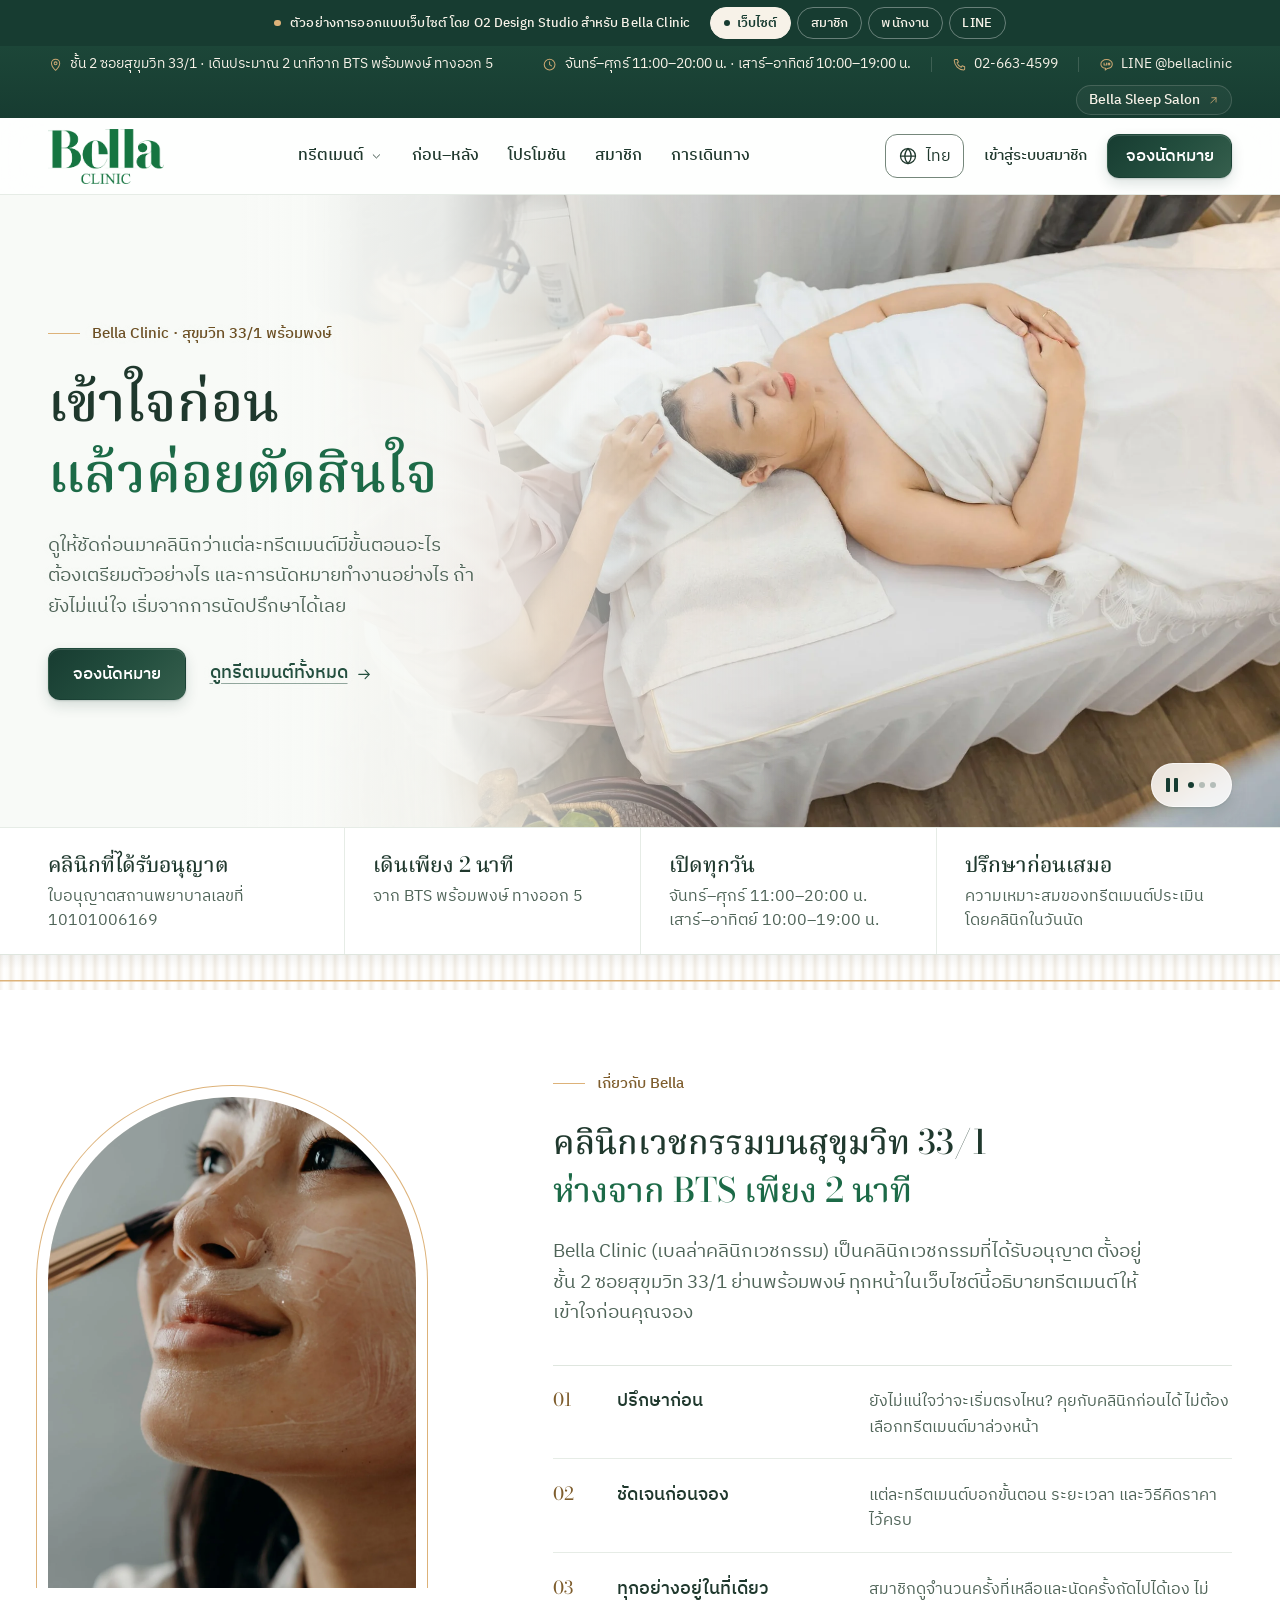
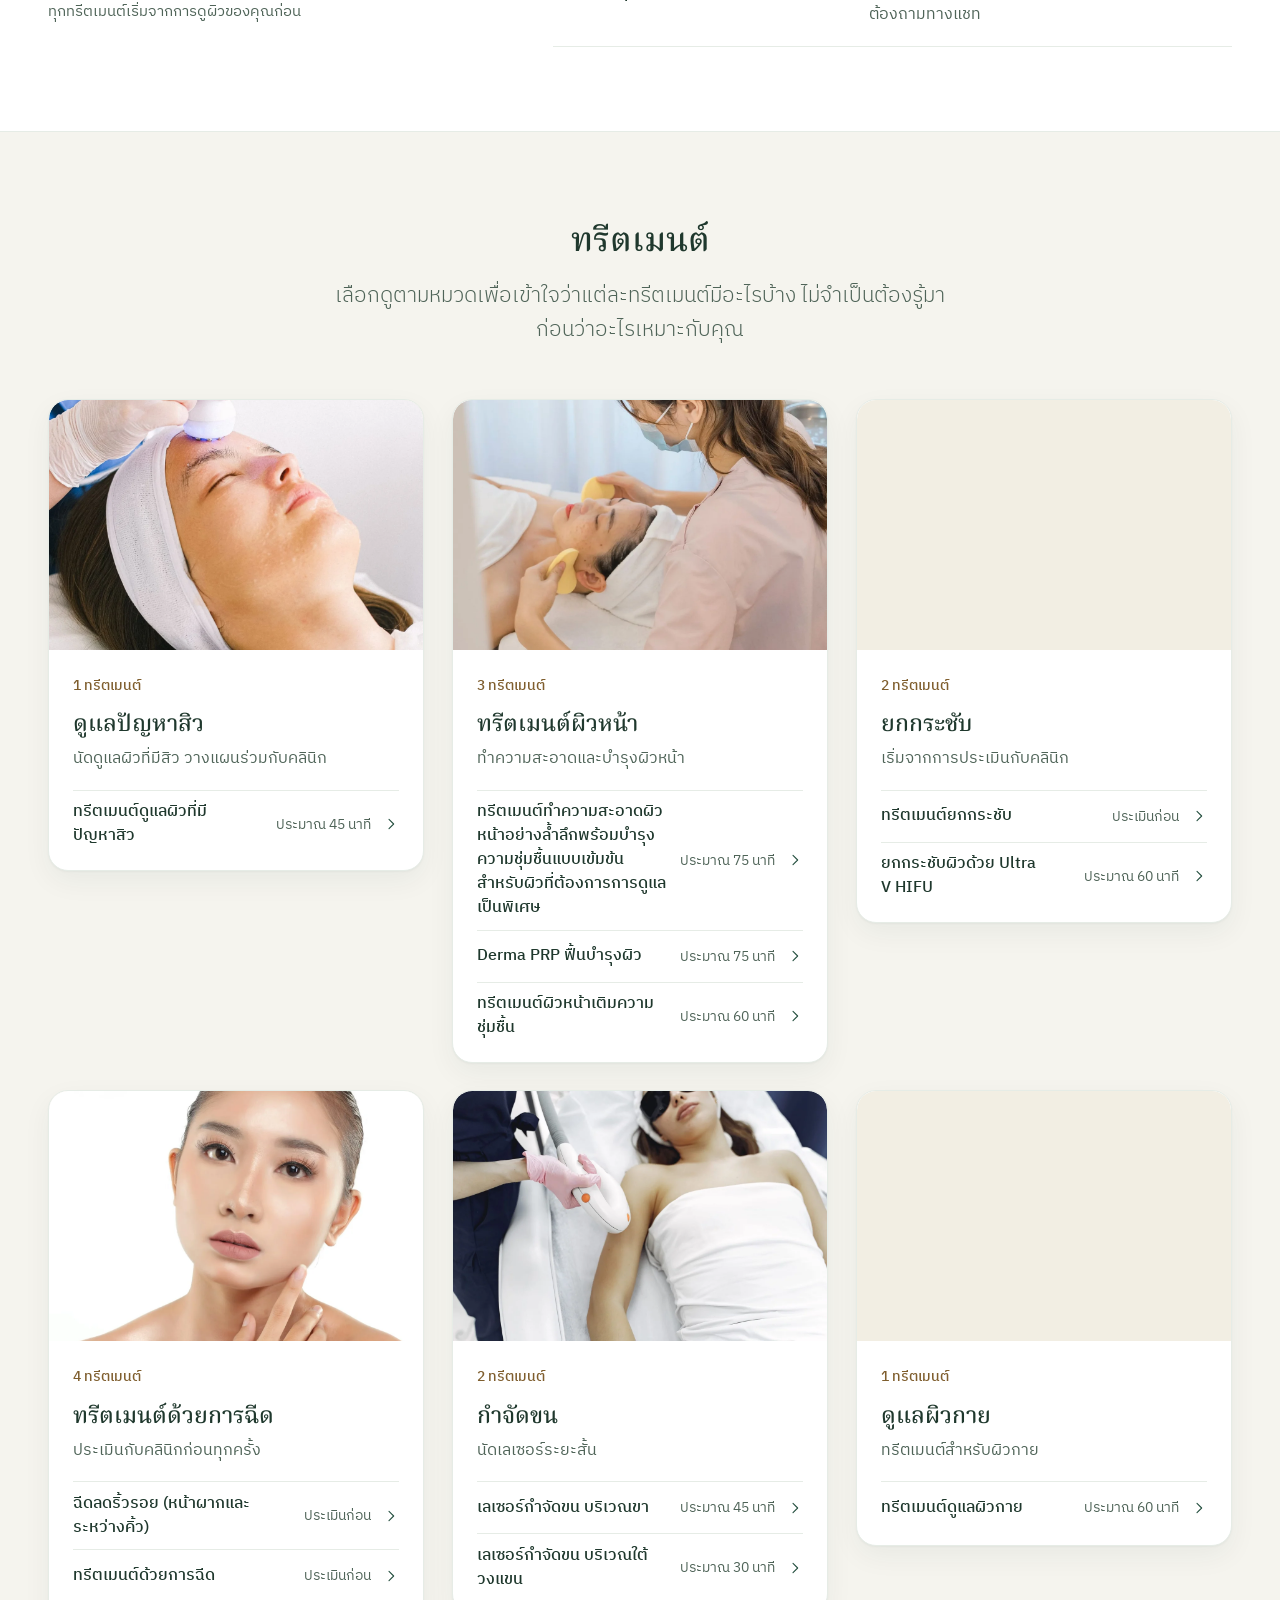
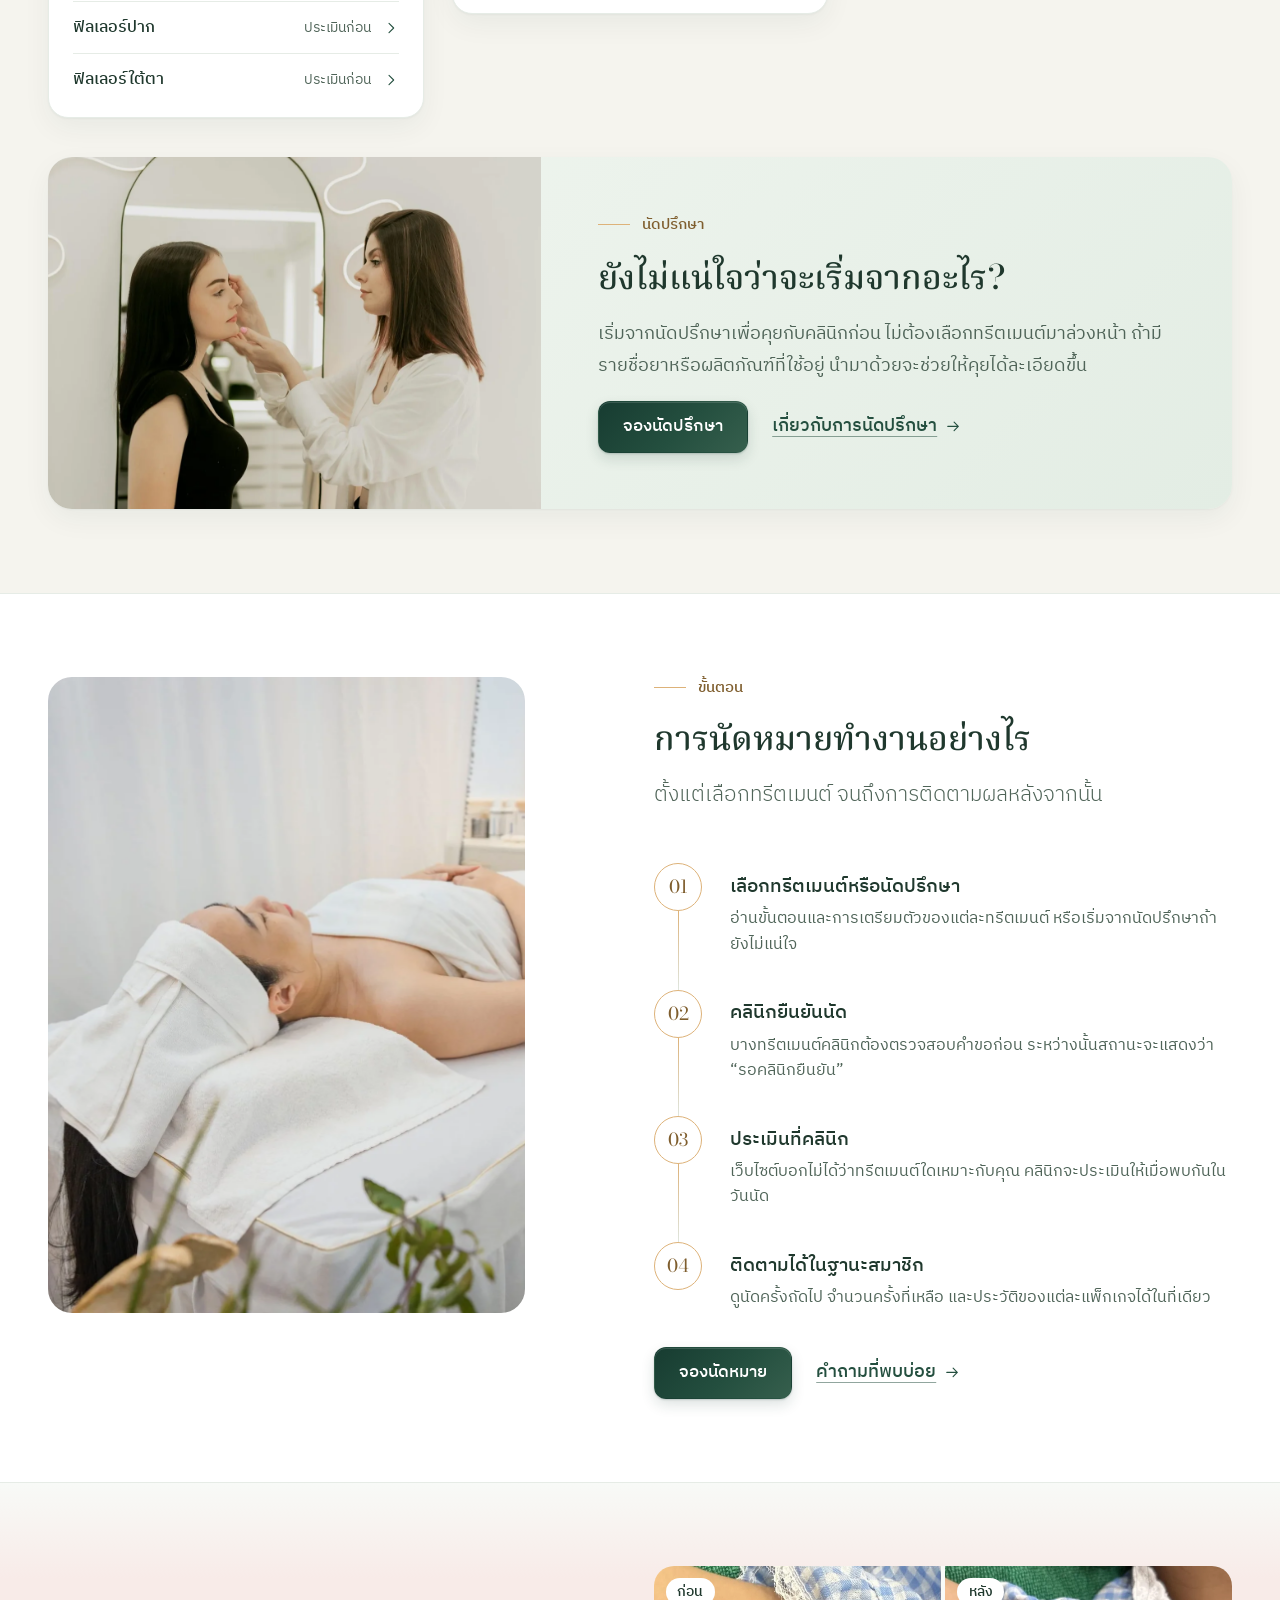
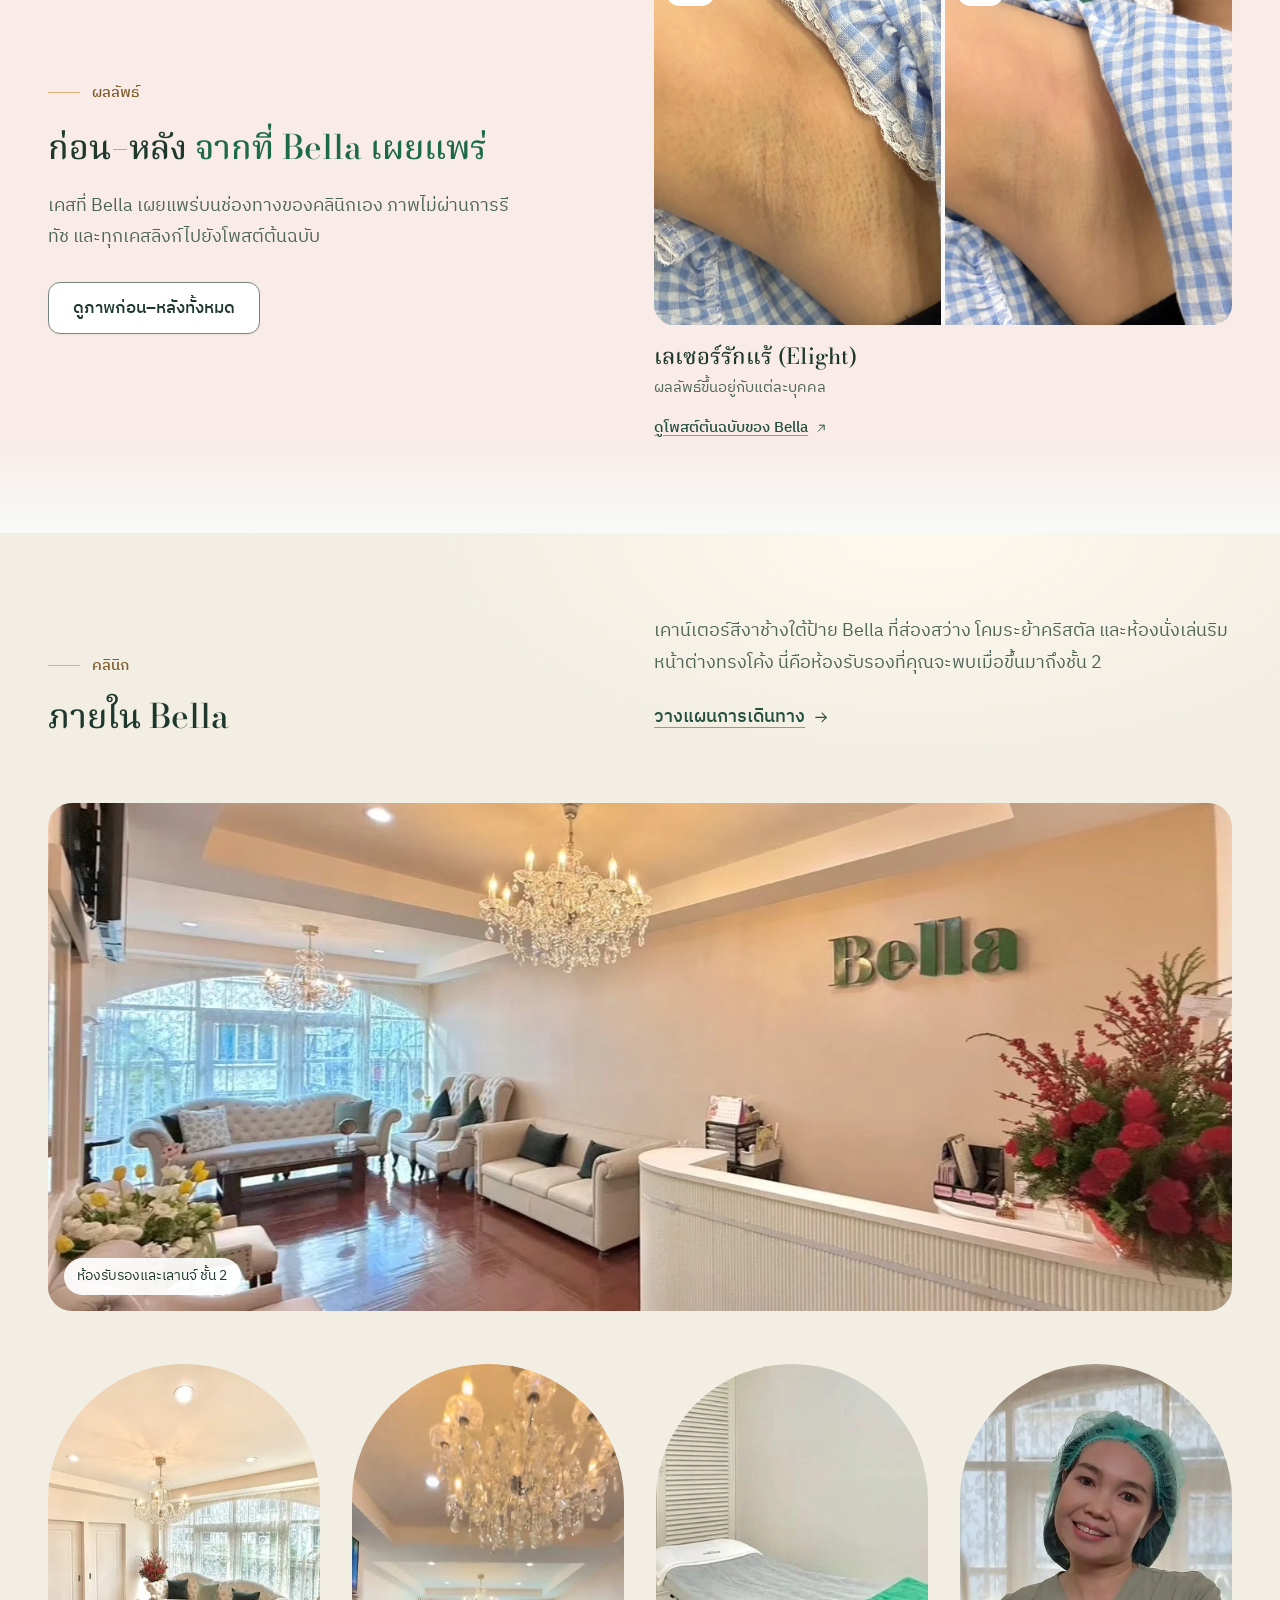
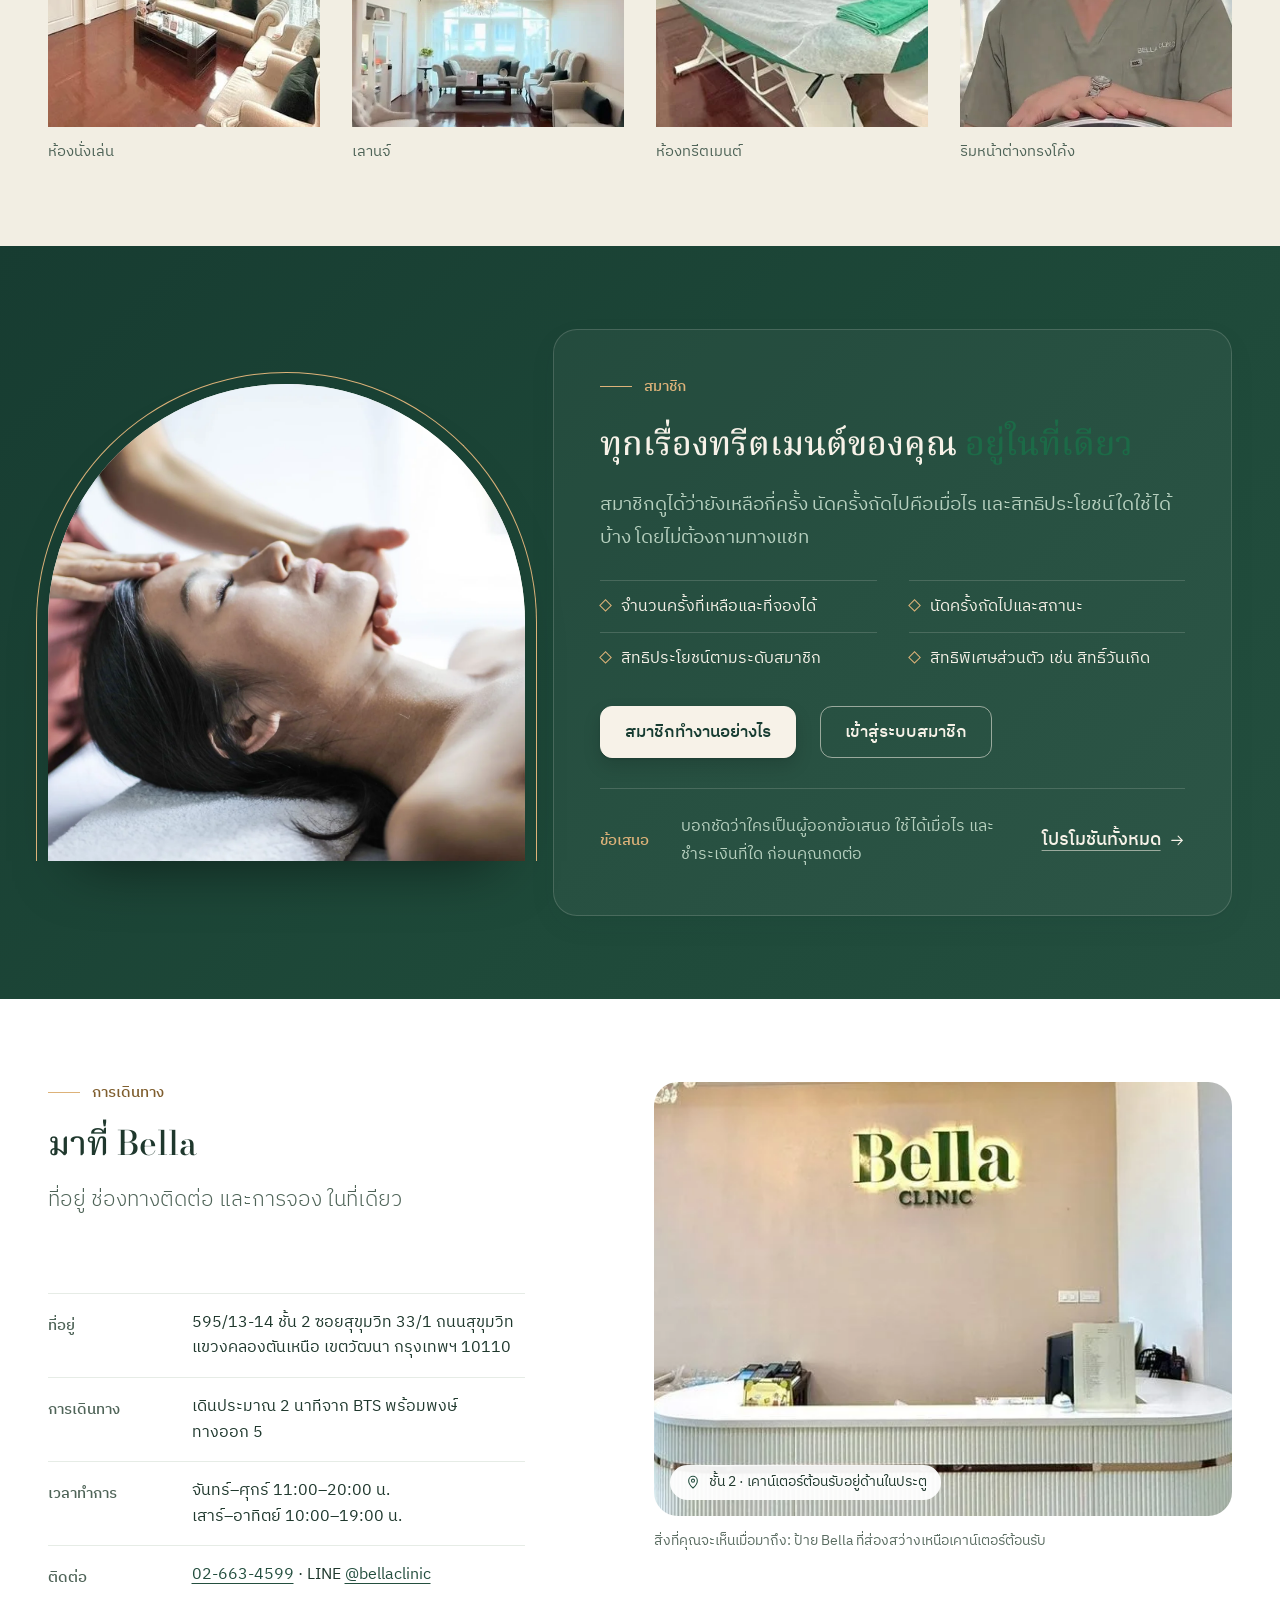
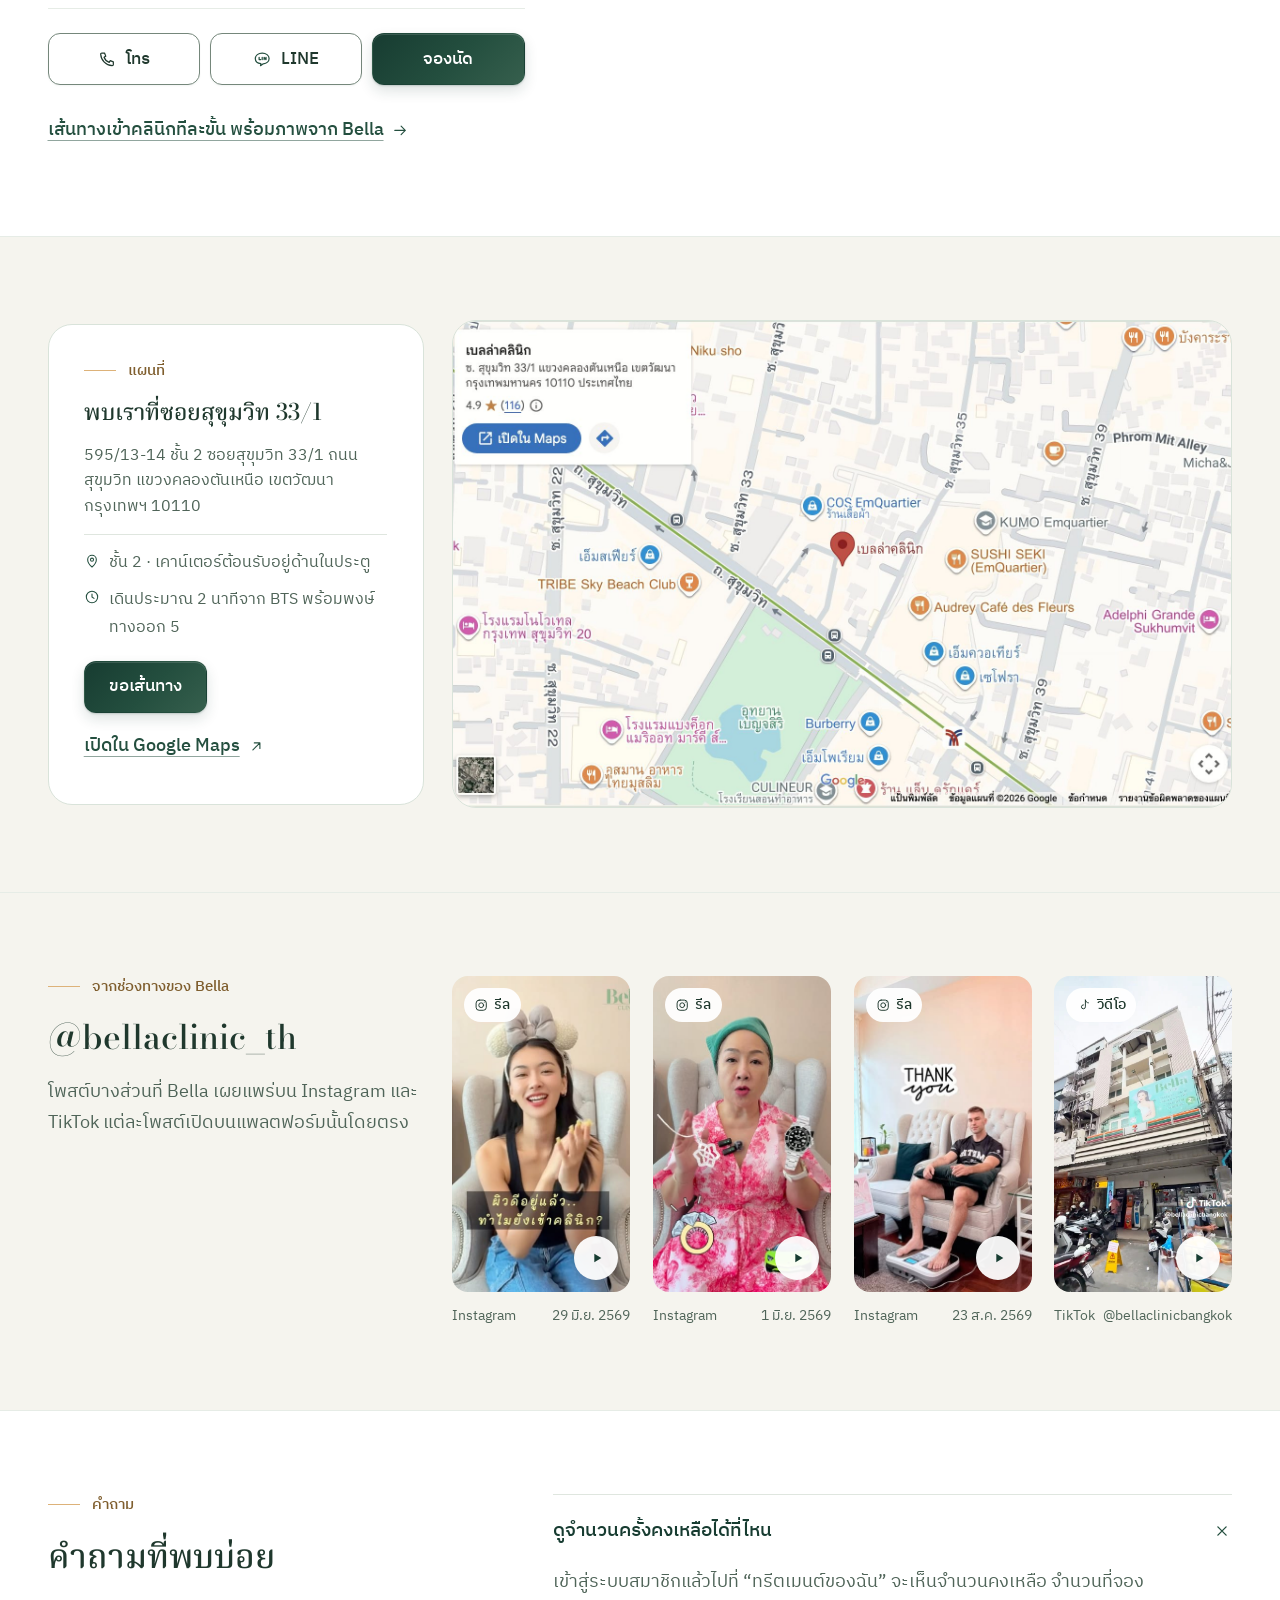
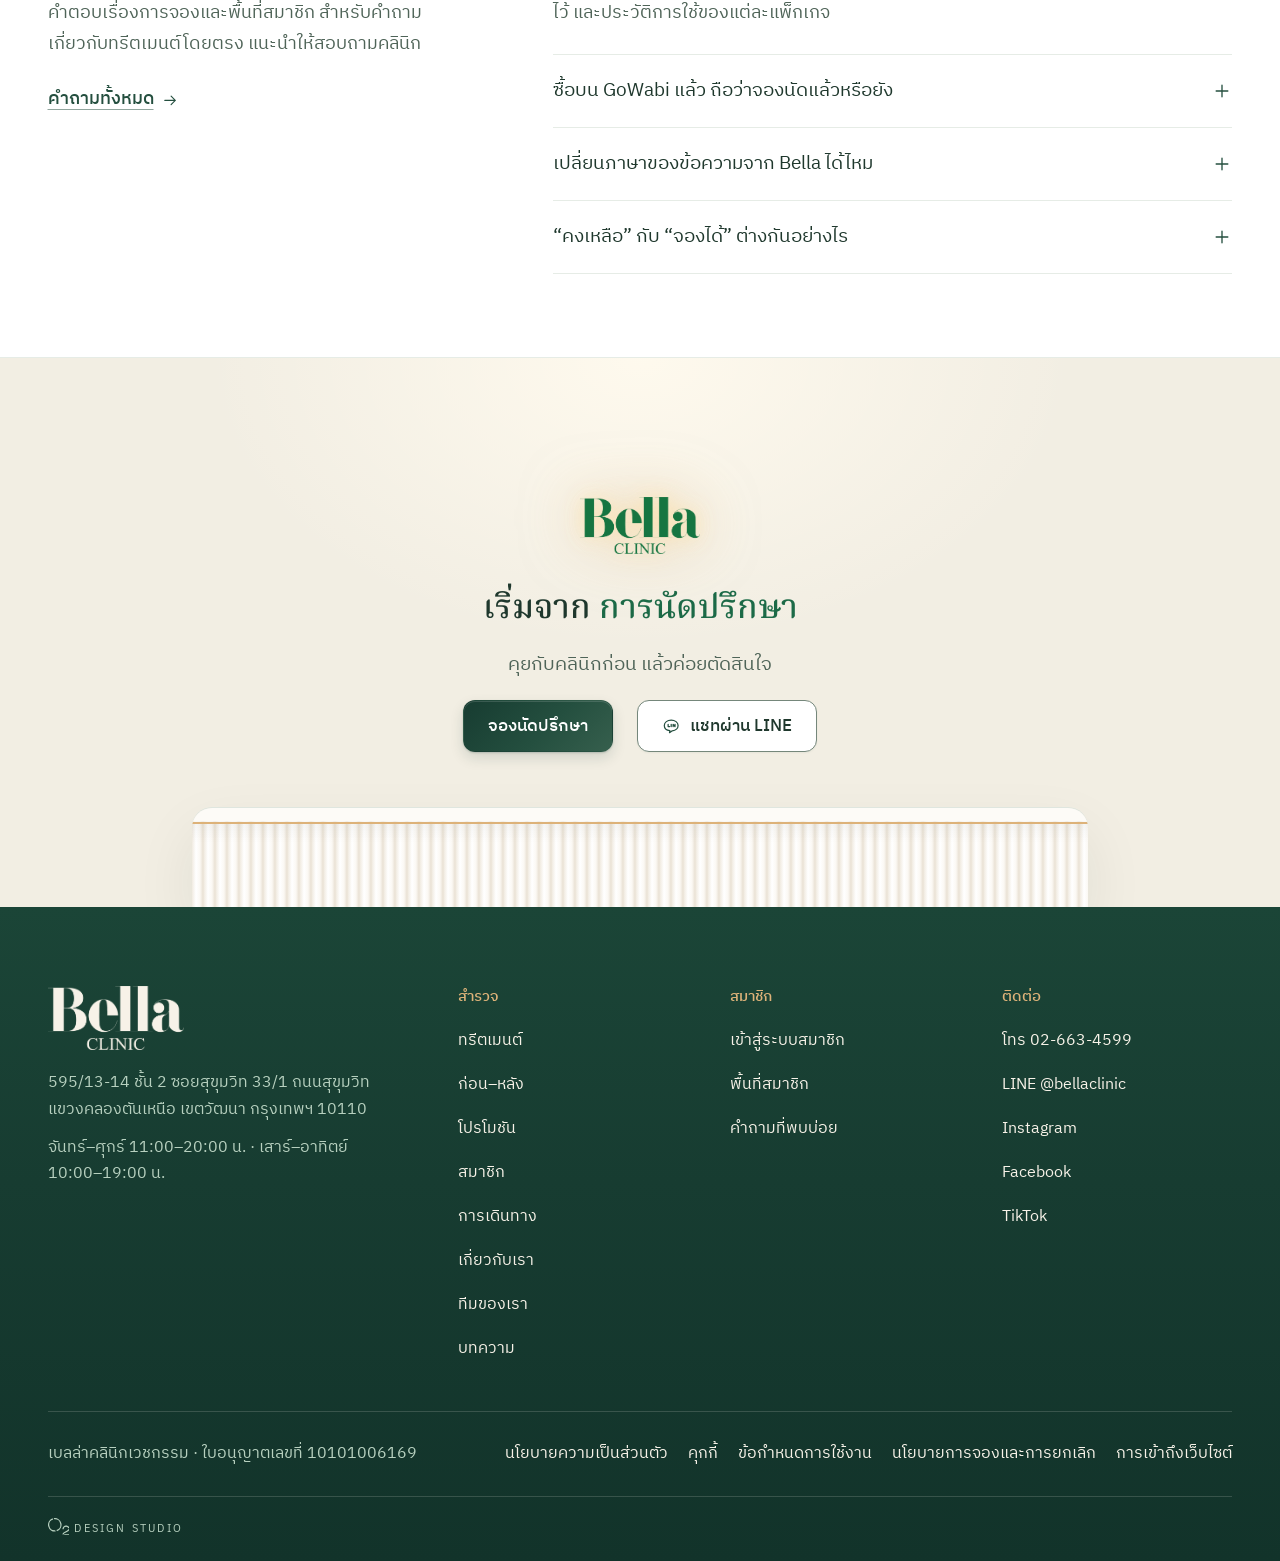
==== commit 00d96aea: "Publish the Bella Clinic design preview" ====
--- a/index.html
+++ b/index.html
@@ -15,59 +15,22 @@
 <link rel="stylesheet" href="https://fonts.googleapis.com/css2?family=Bodoni+Moda:ital,opsz,wght@0,6..96,400..900;1,6..96,400..900&family=IBM+Plex+Sans:wght@400;500;600&family=IBM+Plex+Sans+Thai:wght@400;500;600&family=Noto+Serif+Thai:wght@400;500&display=swap">
 <link rel="stylesheet" id="fonts-zh" href="https://fonts.googleapis.com/css2?family=Noto+Sans+SC:wght@400;500;600&family=Noto+Serif+SC:wght@500;600&display=swap" media="print">
 <style id="css-public">
-:root{--lightningcss-light:initial;--lightningcss-dark: ;color-scheme:light;--c-canvas:#f8faf7;--c-surface:#fff;--c-recessed:#eff3ee;--c-ivory:#f5f4ee;--c-cream:#f2eee3;--c-blush:#f8ebe8;--c-mint:#e3ede4;--c-ink:#1f382d;--c-ink-2:#4f6458;--c-ink-3:#5b6d62;--c-border:#dfe6df;--c-border-strong:#75877b;--c-logo:#167541;--c-brand:#244f3f;--c-brand-deep:#173c31;--c-brand-deep-2:#214b3b;--c-evergreen-3:#365f4d;--c-emphasis:#1c6a47;--c-gold-ink:#7f5e2e;--c-jade:#5bbd84;--c-gold:#ddb279;--c-rose:#b5525c;--c-accent:var(--c-brand);--c-accent-hover:#173c31;--c-accent-soft:var(--c-mint);--c-on-accent:#fff;--c-champagne:var(--c-gold);--c-focus:var(--c-brand-deep);--c-disabled-ink:#858a84;--c-disabled-bg:#eeebe5;--c-deep-ink:#f7f2e8;--c-deep-muted:#b7d0bf;--c-deep-rule:#f7f2e829;--c-success-ink:#1e6a3a;--c-success-bg:#e2f1e7;--c-warning-ink:#7a4e00;--c-warning-bg:#f8ecd2;--c-danger-ink:#a3262b;--c-danger-bg:#fbe6e5;--c-info-ink:#245a7e;--c-info-bg:#e3eef6;--c-demo-ink:#4a4436;--c-demo-bg:#f1ead9;--c-demo-rule:#9c8b62;--f-latin-display:var(--font-bodoni), "Didot", "Bodoni 72", Georgia, serif;--f-latin-text:var(--font-plex), "Helvetica Neue", Arial, sans-serif;--f-thai-text:var(--font-plex-thai), "Sukhumvit Set", "Thonburi", "Noto Sans Thai", sans-serif;--f-thai-display:var(--font-noto-serif-thai), var(--font-plex-thai), "Noto Serif Thai", serif;--f-sc-text:var(--font-noto-sans-sc), "PingFang SC", "Hiragino Sans GB", "Microsoft YaHei", sans-serif;--f-sc-display:var(--font-noto-serif-sc), var(--font-noto-sans-sc), "Songti SC", serif;--f-text:var(--f-latin-text);--f-display:var(--f-latin-display);--t-display:clamp(2.5rem, 1.55rem + 3.9vw, 4.6rem);--t-h1:clamp(2rem, 1.45rem + 2.2vw, 3.1rem);--t-h2:clamp(1.55rem, 1.25rem + 1.2vw, 2.15rem);--t-h3:1.25rem;--t-body-l:1.1875rem;--t-body:1.0625rem;--t-small:.9375rem;--t-label:.8125rem;--t-figure:clamp(2.25rem, 1.9rem + 1.4vw, 3rem);--lh-body:1.6;--lh-heading:1.12;--lh-display:1.04;--tracking-display:-.015em;--tracking-label:.08em;--track-label:.14em;--bodoni-opsz:"opsz" 28;--bodoni-opsz-sm:"opsz" 11;--measure:38rem;--measure-narrow:30rem;--s-1:.25rem;--s-2:.5rem;--s-3:.75rem;--s-4:1rem;--s-5:1.5rem;--s-6:2rem;--s-7:3rem;--s-8:4rem;--s-9:6rem;--s-10:8rem;--gutter:clamp(1rem, .6rem + 2vw, 2.5rem);--section:clamp(3.5rem, 2.4rem + 5vw, 7.5rem);--container:78rem;--container-wide:90rem;--g-action:linear-gradient(135deg, #173c31 0%, #244f3f 55%, #365f4d 100%);--g-rail:linear-gradient(180deg, #1c4638 0%, #173c31 48%, #12332a 100%);--g-sage:linear-gradient(135deg, #f1f6f0 0%, #e3ede4 100%);--hl-action:inset 0 1px 0 #ffffff24;--sh-action:0 1px 2px #173c3133, 0 6px 14px #173c3124;--r-control:12px;--r-panel:20px;--r-photo:24px;--border:1px solid var(--c-border);--elev-1:0 1px 2px #173c310a, 0 10px 28px #173c310e;--elev-2:0 2px 6px #173c310f, 0 18px 44px #173c3121;--press-scale:.985;--press-scale-wide:.995;--press-in:70ms;--press-out:.22s;--press-ease:cubic-bezier(.3, 2.1, .5, 1);--d-control:.16s;--d-panel:.24s;--d-editorial:.5s;--ease-out:cubic-bezier(.22, 1, .36, 1);--ease-in-out:cubic-bezier(.6, 0, .3, 1);--z-base:0;--z-sticky:20;--z-bottom-bar:30;--z-header:40;--z-popover:60;--z-dialog:80;--z-toast:90;--header-h:4.25rem;--demo-bar-h:2.25rem;--bottom-nav-h:4rem;--tap:44px}:lang(th){--f-text:var(--f-thai-text);--f-display:var(--f-thai-display);--lh-body:1.75;--lh-heading:1.45;--lh-display:1.3;--tracking-display:0}html:lang(th){--t-display:clamp(2.2rem, 1.45rem + 3.2vw, 4rem);--t-h1:clamp(1.85rem, 1.35rem + 2vw, 2.75rem);--t-h2:clamp(1.45rem, 1.2rem + 1vw, 1.95rem);--t-body:1.125rem;--t-body-l:1.25rem;--t-small:1rem;--t-label:.875rem}:lang(zh-Hans){--f-text:var(--f-sc-text);--f-display:var(--f-sc-display);--lh-body:1.8;--lh-heading:1.35;--lh-display:1.25;--tracking-display:.01em}html:lang(zh-Hans){--t-display:clamp(2.2rem, 1.5rem + 3vw, 3.9rem);--t-h1:clamp(1.85rem, 1.4rem + 1.9vw, 2.7rem);--t-h2:clamp(1.45rem, 1.2rem + 1vw, 1.9rem);--t-body:1.0625rem}[data-surface=member]{--t-h1:clamp(1.75rem, 1.4rem + 1.2vw, 2.375rem);--t-h2:1.375rem;--t-h3:1.1875rem;--t-figure:clamp(2.5rem, 2.2rem + 1vw, 3rem);--section:clamp(2.5rem, 2rem + 1.5vw, 3rem);--rail-w:16rem;--aside-w:20rem;--topbar-h:3.5rem}[data-surface=member]:lang(th){--t-h1:clamp(1.625rem, 1.3rem + 1.1vw, 2.125rem);--t-h2:1.375rem;--t-h3:1.1875rem}[data-surface=member]:lang(zh-Hans){--t-h1:clamp(1.625rem, 1.3rem + 1vw, 2.125rem);--t-h2:1.3125rem}[data-surface=admin]{--r-control:10px;--r-panel:14px;--t-h1:1.5rem;--t-h2:1.125rem;--t-h3:1rem;--t-body:.9375rem;--t-small:.875rem;--t-label:.75rem;--lh-body:1.5;--section:var(--s-5);--header-h:3.5rem}[data-surface=admin]:lang(th){--t-body:1rem;--t-small:.9375rem;--t-label:.8125rem}[data-surface=admin] :lang(th){--lh-body:1.6}@media (prefers-reduced-motion:reduce){:root{--d-control:0s;--d-panel:0s;--d-editorial:0s;--press-scale:1;--press-scale-wide:1;--press-in:0s;--press-out:0s}}
-*,:before,:after{box-sizing:border-box}html{-moz-text-size-adjust:100%;text-size-adjust:100%;scroll-padding-top:calc(var(--header-h) + var(--s-4))}body{background:var(--c-canvas);min-height:100dvh;color:var(--c-ink);font-family:var(--f-text);font-size:var(--t-body);line-height:var(--lh-body);font-kerning:normal;font-variant-numeric:lining-nums;text-rendering:optimizelegibility;-webkit-font-smoothing:antialiased;margin:0}:lang(th){word-break:normal;line-break:strict;overflow-wrap:break-word}:lang(zh-Hans){line-break:strict;word-break:normal}h1,h2,h3,h4,p,figure,blockquote,dl,dd,ul,ol{margin:0}ul[role=list],ol[role=list]{padding:0;list-style:none}h1,h2,h3,h4{font-weight:500;line-height:var(--lh-heading);text-wrap:balance}p,li,dd{text-wrap:pretty}img,picture,video{max-width:100%;height:auto;display:block}svg{vertical-align:middle;flex-shrink:0;display:inline-block}a{color:inherit;text-underline-offset:.2em;text-decoration-thickness:1px}button,input,select,textarea{font:inherit;color:inherit;letter-spacing:inherit}button{cursor:pointer}button:disabled{cursor:not-allowed}:focus-visible{outline:2px solid var(--c-focus);outline-offset:3px;border-radius:2px}::selection{background:var(--c-accent-soft);color:var(--c-ink)}.num,time,[data-num]{font-variant-numeric:tabular-nums lining-nums}.visually-hidden{clip:rect(0 0 0 0);clip-path:inset(50%);white-space:nowrap;border:0;width:1px;height:1px;margin:-1px;padding:0;overflow:hidden;position:absolute!important}.skip-link{left:var(--s-4);top:var(--s-2);z-index:calc(var(--z-toast) + 1);padding:var(--s-2) var(--s-4);background:var(--c-ink);color:var(--c-surface);border-radius:var(--r-control);transition:transform var(--d-control) var(--ease-out);position:fixed;transform:translateY(-200%)}.skip-link:focus-visible{transform:none}.container{width:min(100% - 2 * var(--gutter), var(--container));margin-inline:auto}.prose{max-width:var(--measure)}.prose>*+*{margin-top:.9em}.label{font-size:var(--t-label);letter-spacing:var(--tracking-label);text-transform:uppercase;color:var(--c-ink-2);font-weight:500}:lang(th) .label,:lang(zh-Hans) .label,.label:lang(th),.label:lang(zh-Hans){letter-spacing:0;text-transform:none}@media (prefers-reduced-motion:reduce){*,:before,:after{scroll-behavior:auto!important;transition-duration:.01ms!important;animation-duration:.01ms!important;animation-iteration-count:1!important}}.o2-credit{min-height:44px;color:inherit;letter-spacing:.2em;text-transform:uppercase;font-size:.6875rem;line-height:1;font-family:var(--f-latin-text);align-self:flex-start;align-items:center;text-decoration:none;display:inline-flex}.o2-credit:hover,.o2-credit:focus-visible{opacity:.8}.o2-credit__lockup{white-space:nowrap}.o2-credit__mark{vertical-align:-.366em;width:1.95em;height:1.6em;margin-right:.5em;display:inline-block}
-@font-face{font-family:Bodoni Moda Fallback;src:local(Times New Roman);ascent-override:98.5%;descent-override:35.02%;line-gap-override:0.0%;size-adjust:114.22%}.bodoni_moda_69f20ea6-module__6sGD-a__className{font-family:Bodoni Moda,Bodoni Moda Fallback}:root{--font-bodoni:"Bodoni Moda", "Bodoni Moda Fallback"}
-@font-face{font-family:IBM Plex Sans Fallback;src:local(Arial);ascent-override:101.32%;descent-override:27.18%;line-gap-override:0.0%;size-adjust:101.17%}.ibm_plex_sans_29f9186a-module__iig7qa__className{font-family:IBM Plex Sans,IBM Plex Sans Fallback;font-style:normal}:root{--font-plex:"IBM Plex Sans", "IBM Plex Sans Fallback"}
-@font-face{font-family:IBM Plex Sans Thai Fallback;src:local(Arial);ascent-override:110.31%;descent-override:52.78%;line-gap-override:0.0%;size-adjust:101.17%}.ibm_plex_sans_thai_e0788e0-module__LDlnGW__className{font-family:IBM Plex Sans Thai,IBM Plex Sans Thai Fallback;font-style:normal}:root{--font-plex-thai:"IBM Plex Sans Thai", "IBM Plex Sans Thai Fallback"}
-@font-face{font-family:Noto Serif Thai Fallback;src:local(Times New Roman);ascent-override:89.86%;descent-override:45.1%;line-gap-override:0.0%;size-adjust:118.4%}.noto_serif_thai_2b22c07d-module__ec54bG__className{font-family:Noto Serif Thai,Noto Serif Thai Fallback;font-style:normal}:root{--font-noto-serif-thai:"Noto Serif Thai", "Noto Serif Thai Fallback"}
-
-:root{--lightningcss-light:initial;--lightningcss-dark: ;color-scheme:light;--c-canvas:#f8faf7;--c-surface:#fff;--c-ivory:#f5f4ee;--c-cream:#f2eee3;--c-blush:#f8ebe8;--c-mint:#e3ede4;--c-ink:#1f382d;--c-ink-2:#4f6458;--c-ink-3:#5b6d62;--c-border:#dfe6df;--c-border-strong:#75877b;--c-brand:#244f3f;--c-brand-hover:#173c31;--c-emphasis:#1c6a47;--c-brand-deep:#173c31;--c-brand-deep-2:#214b3b;--c-gold:#ddb279;--c-gold-ink:#7f5e2e;--c-deep-ink:#f7f2e8;--c-deep-muted:#b7d0bf;--c-deep-rule:#f7f2e829;--c-focus:#173c31;--f-display:var(--font-bodoni), "Didot", "Bodoni 72", Georgia, serif;--f-text:var(--font-plex), "Helvetica Neue", Arial, sans-serif;--t-hero:clamp(2.375rem, 1.5rem + 2.7vw, 3.75rem);--t-h1:clamp(2.25rem, 1.5rem + 2.4vw, 3.5rem);--t-h2:clamp(1.875rem, 1.35rem + 1.5vw, 2.75rem);--t-h3:clamp(1.4rem, 1.2rem + .5vw, 1.625rem);--t-sub:clamp(1.125rem, 1rem + .45vw, 1.375rem);--t-lede:clamp(1.0625rem, 1rem + .25vw, 1.1875rem);--t-body:1.0625rem;--t-small:.9375rem;--t-label:.78125rem;--t-figure:clamp(2.25rem, 1.8rem + 1.2vw, 3rem);--lh-body:1.6;--lh-heading:1.1;--lh-display:1.04;--track-display:-.012em;--track-label:.14em;--bodoni-opsz:"opsz" 28;--bodoni-opsz-sm:"opsz" 11;--s-1:.25rem;--s-2:.5rem;--s-3:.75rem;--s-4:1rem;--s-5:1.5rem;--s-6:2rem;--s-7:3rem;--s-8:4rem;--s-9:6rem;--s-10:8rem;--gutter:clamp(1rem, .4rem + 2.6vw, 3rem);--section:clamp(4rem, 2.6rem + 5.2vw, 8rem);--container:78rem;--r-control:12px;--r-panel:20px;--r-photo:24px;--header-h:4.75rem;--util-h:2.25rem;--bottom-bar-h:4.25rem;--d-control:.16s;--d-panel:.24s;--d-editorial:.5s;--ease-out:cubic-bezier(.22, 1, .36, 1);--ease-in-out:cubic-bezier(.6, 0, .3, 1)}:lang(th){--f-display:var(--font-bodoni), var(--font-noto-serif-thai), serif;--f-text:var(--font-plex-thai), var(--font-plex), sans-serif;--lh-body:1.75;--lh-heading:1.42;--lh-display:1.32;--track-display:0}:lang(zh-Hans){--f-display:var(--font-bodoni), var(--font-noto-serif-sc), serif;--f-text:var(--font-noto-sans-sc), var(--font-plex), "PingFang SC", sans-serif;--lh-body:1.75;--lh-heading:1.35;--lh-display:1.28;--track-display:0}:lang(zh-Hans) .display em,:lang(zh-Hans) .h2 em,:lang(zh-Hans) .h1 em{font-style:normal}:lang(zh-Hans) .eyebrow,:lang(zh-Hans) .mega__h{letter-spacing:.04em;text-transform:none}html:lang(th){--t-hero:clamp(2.125rem, 1.35rem + 2.6vw, 3.375rem);--t-h1:clamp(2rem, 1.4rem + 2vw, 3rem);--t-h2:clamp(1.625rem, 1.2rem + 1.3vw, 2.375rem);--t-h3:clamp(1.3rem, 1.15rem + .4vw, 1.5rem);--t-sub:clamp(1.125rem, 1.02rem + .35vw, 1.3125rem);--t-lede:1.1875rem;--t-body:1.125rem;--t-small:1rem;--t-label:.875rem}*,:before,:after{box-sizing:border-box}html{-moz-text-size-adjust:100%;text-size-adjust:100%;scroll-padding-top:calc(var(--header-h) + 1rem)}body{background:var(--c-canvas);color:var(--c-ink);font-family:var(--f-text);font-size:var(--t-body);line-height:var(--lh-body);-webkit-font-smoothing:antialiased;text-rendering:optimizelegibility;margin:0;overflow-x:clip}img,video{max-width:100%;height:auto;display:block}svg{display:block}a{color:var(--c-brand);text-underline-offset:.22em;text-decoration-thickness:1px}a:hover{color:var(--c-brand-hover)}:focus-visible{outline:2px solid var(--c-focus);outline-offset:3px;border-radius:2px}.on-deep :focus-visible,.site-footer :focus-visible,.util :focus-visible{outline-color:var(--c-deep-ink)}h1,h2,h3,h4,p,ul,ol,dl,dd,figure,blockquote{margin:0}:where(ul,ol)[role=list]{padding:0;list-style:none}.sprite{width:0;height:0;position:absolute;overflow:hidden}.sr-only{clip:rect(0 0 0 0);white-space:nowrap;border:0;width:1px;height:1px;margin:-1px;padding:0;position:absolute;overflow:hidden}.skip{z-index:100;background:var(--c-brand);color:#fff;border-radius:var(--r-control);padding:.75rem 1rem;position:absolute;top:-4rem;left:1rem}.skip:focus{color:#fff;top:1rem}.container{width:100%;max-width:calc(var(--container) + 2 * var(--gutter));padding-inline:var(--gutter);margin-inline:auto}.grid-12{grid-template-columns:repeat(12,minmax(0,1fr));column-gap:clamp(1rem,.5rem + 1.6vw,2rem);display:grid}.display,.h1,.h2,.h3,.figure{font-family:var(--f-display);font-variation-settings:var(--bodoni-opsz);letter-spacing:var(--track-display);color:var(--c-ink);text-wrap:balance;font-weight:500}.display{font-size:var(--t-hero);line-height:var(--lh-display)}.h1{font-size:var(--t-h1);line-height:var(--lh-heading)}.h2{font-size:var(--t-h2);line-height:var(--lh-heading)}.h3{font-size:var(--t-h3);font-variation-settings:var(--bodoni-opsz-sm);line-height:1.2}:lang(th) .display,:lang(th) .h1,:lang(th) .h2{font-weight:500}:lang(th) .h3{line-height:1.45}.display .line,.h1 .line,.h2 .line{display:block}.display em,.h2 em,.h1 em{color:var(--c-brand);font-style:italic}:lang(th) .display em,:lang(th) .h2 em,:lang(th) .h1 em{font-style:normal}.th-nowrap{white-space:nowrap}.eyebrow{font-family:var(--f-text);font-size:var(--t-label);letter-spacing:var(--track-label);text-transform:uppercase;color:var(--c-gold-ink);align-items:center;gap:.75rem;font-weight:600;line-height:1.4;display:inline-flex}.eyebrow:before{content:"";background:var(--c-gold);flex:none;width:1.75rem;height:1px}.eyebrow--plain:before{display:none}:lang(th) .eyebrow{letter-spacing:0;text-transform:none;font-size:.9375rem;font-weight:500}.on-deep .eyebrow,.on-deep em{color:var(--c-gold)}.sub{font-size:var(--t-sub);color:var(--c-ink-2);text-wrap:pretty;font-weight:300;line-height:1.45}:lang(th) .sub{font-weight:300;line-height:1.65}.lede{font-size:var(--t-lede);color:var(--c-ink-2);text-wrap:pretty;line-height:1.6}.body{color:var(--c-ink-2);text-wrap:pretty}.small{font-size:var(--t-small)}.meta{font-size:var(--t-small);color:var(--c-ink-3)}.measure{max-width:38rem}.head{gap:.9rem;margin-bottom:clamp(2rem,1.4rem + 2vw,3.5rem);display:grid}.head--center{text-align:center;justify-items:center}.head--center .sub{max-width:40rem}.head--split{grid-template-columns:minmax(0,1fr) auto;align-items:end;column-gap:2rem}.head--split>:not(.head__aside){grid-column:1}.head__aside{grid-area:1/2/span 3;align-self:end}.btn{--btn-bg:var(--c-brand);--btn-ink:#fff;--btn-bd:var(--c-brand);border-radius:var(--r-control);background:var(--btn-bg);min-height:3.25rem;color:var(--btn-ink);border:1px solid var(--btn-bd);font:500 1rem/1.2 var(--f-text);white-space:nowrap;cursor:pointer;transition:background-color var(--d-control) var(--ease-out), color var(--d-control) var(--ease-out), border-color var(--d-control) var(--ease-out);justify-content:center;align-items:center;gap:.6rem;padding:.75rem 1.5rem;text-decoration:none;display:inline-flex}:lang(th) .btn{font-size:1.0625rem}.btn:hover{--btn-bg:var(--c-brand-hover);--btn-bd:var(--c-brand-hover);color:var(--btn-ink)}.btn--sm{min-height:2.75rem;padding:.55rem 1.1rem;font-size:.9375rem}.btn--secondary{--btn-bg:var(--c-surface);--btn-ink:var(--c-ink);--btn-bd:var(--c-border-strong)}.btn--secondary:hover{--btn-bg:var(--c-ivory);--btn-bd:var(--c-ink);--btn-ink:var(--c-ink)}.btn--ivory{--btn-bg:var(--c-deep-ink);--btn-ink:var(--c-brand-deep);--btn-bd:var(--c-deep-ink)}.btn--ivory:hover{--btn-bg:#fff;--btn-bd:#fff;--btn-ink:var(--c-brand-deep)}.btn--outline-ivory{--btn-bg:transparent;--btn-ink:var(--c-deep-ink);--btn-bd:#f7f2e88c}.btn--outline-ivory:hover{--btn-bg:#f7f2e814;--btn-bd:var(--c-deep-ink);--btn-ink:var(--c-deep-ink)}.btn svg{flex:none;width:1.15rem;height:1.15rem}.btn--line svg{color:var(--c-brand)}.link-arrow{min-height:2.75rem;color:var(--c-brand);transition:text-decoration-color var(--d-control) var(--ease-out);align-items:center;gap:.5rem;font-weight:500;-webkit-text-decoration:underline #244f3f59;text-decoration:underline #244f3f59;display:inline-flex}.link-arrow:hover{text-decoration-color:currentColor}.link-arrow svg{width:1.05rem;height:1.05rem;transition:transform var(--d-control) var(--ease-out)}.link-arrow:hover svg{transform:translate(3px)}.on-deep .link-arrow{color:var(--c-deep-ink);text-decoration-color:#f7f2e866}.actions{flex-wrap:wrap;align-items:center;gap:.75rem 1.5rem;display:flex}.util{background:var(--c-brand-deep);color:var(--c-deep-ink);font-size:.8125rem;line-height:1.3}:lang(th) .util{font-size:.875rem}.util .container{min-height:var(--util-h);justify-content:space-between;align-items:center;gap:1.5rem;display:flex}.util__group{align-items:center;gap:1.25rem;display:flex}.util__item{color:var(--c-deep-ink);white-space:nowrap;align-items:center;gap:.45rem;text-decoration:none;display:inline-flex}.util__item svg{width:.95rem;height:.95rem;color:var(--c-gold)}a.util__item{min-height:var(--util-h)}a.util__item:hover{color:#fff;text-decoration:underline}.util__sep{background:var(--c-deep-rule);width:1px;height:.9rem}.site-header{z-index:40;border-bottom:1px solid var(--c-border);background:#fffffff7;position:sticky;top:0}.site-header .container{min-height:var(--header-h);align-items:center;gap:2rem;display:flex}.brand{flex:none;align-items:center;min-height:44px;display:inline-flex}.brand img{width:7.25rem;height:auto}.nav{align-items:center;gap:.25rem;margin-inline:auto;display:flex}.nav__link,.nav__trigger{min-height:2.75rem;font:500 .9375rem/1 var(--f-text);color:var(--c-ink);cursor:pointer;background:0 0;border:0;align-items:center;gap:.35rem;padding:0 .85rem;text-decoration:none;display:inline-flex;position:relative}:lang(th) .nav__link,:lang(th) .nav__trigger{font-size:1rem}.nav__link:after,.nav__trigger:after{content:"";background:var(--c-brand);transform-origin:0;height:1px;transition:transform var(--d-control) var(--ease-out);position:absolute;bottom:.45rem;left:.85rem;right:.85rem;transform:scaleX(0)}.nav__link:hover,.nav__trigger:hover{color:var(--c-brand)}.nav__link:hover:after,.nav__trigger:hover:after,.nav__trigger[aria-expanded=true]:after{transform:scaleX(1)}.nav__link[aria-current=page]{color:var(--c-brand)}.nav__link[aria-current=page]:after{height:2px;transform:scaleX(1)}.nav__trigger svg{width:.8rem;height:.8rem;transition:transform var(--d-control) var(--ease-out)}.nav__trigger[aria-expanded=true] svg{transform:rotate(180deg)}.header-actions{flex:none;align-items:center;gap:.5rem;display:flex}.lang{position:relative}.lang__btn{border-radius:var(--r-control);min-width:2.75rem;min-height:2.75rem;color:var(--c-ink);font:500 .875rem/1 var(--f-text);cursor:pointer;background:0 0;border:1px solid #0000;align-items:center;gap:.4rem;padding:0 .7rem;display:inline-flex}.lang__btn:hover{border-color:var(--c-border)}.lang__btn svg{width:1.1rem;height:1.1rem}.lang__menu{border:1px solid var(--c-border);border-radius:var(--r-panel);background:#fff;min-width:11rem;margin:0;padding:.4rem;list-style:none;position:absolute;top:calc(100% + .4rem);right:0;box-shadow:0 12px 32px #1d26211a}.lang__menu[hidden]{display:none}.lang__menu a{border-radius:var(--r-control);min-height:2.75rem;color:var(--c-ink);justify-content:space-between;align-items:center;padding:0 .75rem;text-decoration:none;display:flex}.lang__menu a:hover{background:var(--c-ivory)}.lang__menu a[aria-current=true]:after{content:"✓";color:var(--c-brand)}.signin{min-height:2.75rem;color:var(--c-ink);white-space:nowrap;align-items:center;padding:0 .75rem;font-size:.9375rem;font-weight:500;text-decoration:none;display:inline-flex}.signin:hover{color:var(--c-brand);text-decoration:underline}.menu-btn{display:none}.mega{border-top:1px solid var(--c-border);opacity:0;visibility:hidden;transition:opacity var(--d-panel) var(--ease-out), transform var(--d-panel) var(--ease-out), visibility 0s linear var(--d-panel);background:#fff;position:absolute;top:100%;left:0;right:0;transform:translateY(-4px);box-shadow:0 18px 30px #1d26210f}.mega.is-open{opacity:1;visibility:visible;transition-delay:0s;transform:none}.mega .container{grid-template-columns:repeat(3,minmax(0,1fr)) minmax(0,1.25fr);gap:2rem;padding-block:2.25rem 2rem;display:grid}.mega__h{font:600 var(--t-label)/1.4 var(--f-text);letter-spacing:var(--track-label);text-transform:uppercase;color:var(--c-gold-ink);margin-bottom:.5rem}:lang(th) .mega__h{letter-spacing:0;text-transform:none;font-size:.9375rem;font-weight:500}.mega__col ul{margin:0 0 1.1rem;padding:0;list-style:none}.mega__col a{min-height:2.75rem;color:var(--c-ink);border-bottom:1px solid var(--c-border);align-items:center;text-decoration:none;display:flex}.mega__col a:hover{color:var(--c-brand)}.mega__feature{background:var(--c-ivory);border-radius:var(--r-panel);grid-template-columns:7.5rem 1fr;align-items:center;gap:1.25rem;padding:1rem;display:grid}.mega__feature img{aspect-ratio:3/4;object-fit:cover;border-radius:999px 999px 0 0;width:7.5rem}.mega__feature p{font-size:var(--t-small);color:var(--c-ink-2);margin:.35rem 0 .25rem}.mega__all{border-top:1px solid var(--c-border);grid-column:1/-1;justify-content:flex-end;padding-top:.5rem;display:flex}.sheet{display:none}.hero{background:var(--c-canvas);position:relative}.hero__top{isolation:isolate;position:relative;overflow:hidden}.hero__stage{min-height:clamp(34rem, calc(100svh - var(--header-h) - var(--util-h) - 7.5rem), 42rem);align-items:center;display:flex;position:relative}.hero__media{z-index:-2;width:min(77%,74rem);position:absolute;inset:0 0 0 auto;overflow:hidden}.hero__media img{object-fit:cover;object-position:var(--focal,50% 50%);width:100%;height:100%}.hero__wash{z-index:-1;pointer-events:none;background:linear-gradient(90deg, var(--c-canvas) 0 19%, #f8faf7ed 33%, #f8faf78c 44%, #f8faf700 58%);position:absolute;inset:0}.hero__copy{gap:1.5rem;max-width:42rem;padding-block:clamp(3rem,2rem + 3vw,5rem);display:grid;position:relative}.hero__copy .eyebrow .m-hide{display:inline}.hero__copy .lede{max-width:31rem;color:var(--c-ink-2)}.hero__copy .actions{margin-top:.5rem}.counter{background:var(--c-surface);border-top:1px solid var(--c-border);position:relative}.counter:after{content:"";background:linear-gradient(var(--c-gold), var(--c-gold)) 0 calc(100% - .5rem) / 100% 1.5px no-repeat, linear-gradient(180deg, #1d26210d, #1d262100 40%), repeating-linear-gradient(90deg, #f6f2ec 0, #fff 4px, #fdfcf9 8px, #f2ede5 11px, #f6f2ec 12px);border-top:1px solid var(--c-border);height:2.25rem;display:block}.trust{grid-template-columns:repeat(4,minmax(0,1fr));display:grid}.trust__item{border-left:1px solid var(--c-border);align-content:start;gap:.35rem;padding:1.6rem 1.75rem 1.5rem;display:grid}.trust__item:first-child{border-left:0;padding-left:0}.trust__k{font-family:var(--f-display);font-variation-settings:var(--bodoni-opsz-sm);color:var(--c-ink);font-size:1.625rem;font-weight:500;line-height:1.1}:lang(th) .trust__k{font-size:1.375rem;line-height:1.4}.trust__v{font-size:var(--t-small);color:var(--c-ink-2);line-height:1.5}.trust__v a{color:inherit}.band{padding-block:var(--section);position:relative}.band--canvas{background:var(--c-canvas)}.band--white{background:var(--c-surface)}.band--ivory{background:var(--c-ivory)}.band--cream{background:var(--c-cream)}.band--blush{background:var(--c-blush)}.band--deep{background:var(--c-brand-deep);color:var(--c-deep-ink)}.band+.band{border-top:1px solid var(--c-border)}.band--deep+.band,.band+.band--deep{border-top:0}.band--tight{padding-block:clamp(3rem,2rem + 3vw,5rem)}.intro{align-items:center}.intro__media{grid-column:1/span 4;justify-self:start;width:min(100%,22rem);position:relative}.intro__copy{grid-column:6/span 7;gap:1.5rem;display:grid}.values{border-top:1px solid var(--c-border);grid-template-columns:repeat(3,minmax(0,1fr));gap:1.75rem;margin-top:1rem;padding-top:1.75rem;display:grid}.value h3{font:500 1.0625rem/1.35 var(--f-text);color:var(--c-ink);margin-bottom:.4rem}:lang(th) .value h3{font-size:1.125rem;line-height:1.5}.value p{font-size:var(--t-small);color:var(--c-ink-2);line-height:1.6}.value__n{font-family:var(--f-display);font-variation-settings:var(--bodoni-opsz-sm);color:var(--c-gold-ink);margin-bottom:.6rem;font-size:1.125rem;display:block}.arch{position:relative}.arch img{width:100%;aspect-ratio:var(--ar,3 / 4);object-fit:cover;object-position:var(--focal,50% 40%);background:var(--c-cream);border-radius:999px 999px 0 0}.arch__img{display:block;position:relative}.arch--frame .arch__img:before{content:"";border:1px solid var(--c-gold);pointer-events:none;border-bottom:0;border-radius:999px 999px 0 0;position:absolute;inset:-.75rem -.75rem 0}.arch figcaption,.tile figcaption{color:var(--c-ink-3);margin-top:.85rem;font-size:.875rem;line-height:1.45}:lang(th) .arch figcaption{font-size:.9375rem}.cat-grid{grid-template-columns:repeat(3,minmax(0,1fr));gap:clamp(1rem,.4rem + 1.6vw,1.75rem);display:grid}.cat-card{background:var(--c-surface);border:1px solid var(--c-border);border-radius:var(--r-panel);flex-direction:column;display:flex;position:relative;overflow:hidden}.cat-card__media{aspect-ratio:4/3;background:var(--c-cream);overflow:hidden}.cat-card__media img{object-fit:cover;object-position:var(--focal,50% 50%);width:100%;height:100%;transition:transform .7s var(--ease-out)}.cat-card:hover .cat-card__media img{transform:scale(1.035)}.cat-card__body{flex-direction:column;flex:1;gap:.6rem;padding:1.6rem 1.75rem 1.25rem;display:flex}.cat-card__count{font-size:var(--t-label);letter-spacing:var(--track-label);text-transform:uppercase;color:var(--c-gold-ink);font-weight:600}:lang(th) .cat-card__count{letter-spacing:0;text-transform:none;font-size:.875rem;font-weight:500}.cat-card h3 a{color:inherit;text-decoration:none}.cat-card h3 a:hover{color:var(--c-brand)}.cat-card__summary{font-size:var(--t-small);color:var(--c-ink-2);min-height:3.1em;line-height:1.55}.t-list{margin:.4rem 0 0;padding:0;list-style:none}.t-row{border-top:1px solid var(--c-border);min-height:3.25rem;color:var(--c-ink);align-items:center;gap:.75rem;padding-block:.6rem;font-size:.96875rem;font-weight:500;text-decoration:none;display:flex}:lang(th) .t-row{font-size:1rem;line-height:1.5}.t-row__name{flex:1}.t-row__meta{color:var(--c-ink-3);white-space:nowrap;font-size:.8125rem;font-weight:400}:lang(th) .t-row__meta{font-size:.875rem}.t-row svg{width:1rem;height:1rem;color:var(--c-brand);transition:transform var(--d-control) var(--ease-out);flex:none}.t-row:hover{color:var(--c-brand)}.t-row:hover svg{transform:translate(3px)}.cat-card__foot{border-top:1px solid var(--c-border);margin-top:auto;padding-top:.25rem}.cat-card__foot .link-arrow{font-size:.9375rem}.consult{background:var(--c-surface);border:1px solid var(--c-border);border-radius:var(--r-panel);grid-template-columns:minmax(0,5fr) minmax(0,7fr);margin-top:clamp(1rem,.4rem + 1.6vw,1.75rem);display:grid;overflow:hidden}.consult__media{min-height:20rem;position:relative}.consult__media img{object-fit:cover;object-position:var(--focal,50% 40%);width:100%;height:100%;position:absolute;inset:0}.consult__copy{align-content:center;gap:1.1rem;padding:clamp(1.75rem,1rem + 3vw,3.5rem);display:grid}.process{align-items:start}.process__media{top:calc(var(--header-h) + 2rem);grid-column:1/span 5;position:sticky}.process__media img{aspect-ratio:3/4;object-fit:cover;object-position:var(--focal,50% 50%);border-radius:var(--r-panel);width:100%}.process__copy{grid-column:7/span 6}.steps{counter-reset:step;gap:0;margin:0;padding:0;list-style:none;display:grid}.step{border-top:1px solid var(--c-border);grid-template-columns:4.5rem 1fr;gap:.25rem 1.25rem;padding-block:1.6rem;display:grid}.step:last-child{border-bottom:1px solid var(--c-border)}.step__n{font-family:var(--f-display);font-variation-settings:var(--bodoni-opsz);font-size:var(--t-figure);color:var(--c-gold-ink);grid-row:span 2;font-weight:400;line-height:.9}.step h3{font:500 1.1875rem/1.35 var(--f-text);color:var(--c-ink)}:lang(th) .step h3{font-size:1.1875rem;line-height:1.55}.step p{color:var(--c-ink-2);font-size:var(--t-small);max-width:32rem;line-height:1.6}.process__foot{margin-top:2rem}.results-teaser{align-items:center}.results-teaser__copy{grid-area:1/1/auto/span 5;align-self:end;gap:1.25rem;display:grid}.results-teaser__case{grid-area:1/7/span 2/span 6}.results-teaser__cta{grid-area:2/1/auto/span 5;align-self:start;margin-top:1.75rem}.pair{background:var(--c-canvas);border-radius:var(--r-panel);grid-template-columns:1fr 1fr;gap:3px;display:grid;overflow:hidden}.pair__half{margin:0;position:relative}.pair__half img{aspect-ratio:4/5;object-fit:cover;object-position:var(--focal,50% 50%);width:100%}.pair__chip{border-radius:var(--r-control);background:var(--c-surface);color:var(--c-ink);padding:.3rem .6rem;font-size:.8125rem;font-weight:500;line-height:1.3;position:absolute;top:.75rem;left:.75rem}:lang(th) .pair__chip{font-size:.875rem}.case-meta{gap:.35rem;margin-top:1rem;display:grid}.case-meta__name{font-family:var(--f-display);font-variation-settings:var(--bodoni-opsz-sm);font-size:1.375rem;font-weight:500;line-height:1.25}.disclaimer{color:var(--c-ink-2);font-size:.9375rem;line-height:1.55}.disclaimer span{white-space:nowrap}.disclaimer [lang=th]{font-family:var(--font-plex-thai), sans-serif}.disclaimer [lang=zh-Hans]{font-family:var(--font-noto-sans-sc), "PingFang SC", "Hiragino Sans GB", sans-serif}.src-link{align-items:center;gap:.35rem;min-height:2.75rem;font-size:.9375rem;font-weight:500;display:inline-flex}.src-link svg{width:.9rem;height:.9rem}.spaces{background:var(--c-cream);overflow:hidden}.spaces:before{content:"";pointer-events:none;background:radial-gradient(55% 60% at 72% 0,#fffaeef2,#fffaee00 70%);height:34rem;position:absolute;inset:0 0 auto}.spaces__top{align-items:end;position:relative}.spaces__title{grid-column:1/span 5;gap:1rem;display:grid}.spaces__text{grid-column:7/span 6;justify-items:start;gap:1rem;display:grid}.spaces__wide{max-width:100rem;margin:clamp(2.5rem,1.6rem + 3vw,4rem) auto 0;position:relative}.spaces__wide img{aspect-ratio:2.6;object-fit:cover;object-position:50% 58%;width:100%}.spaces__wide figcaption{left:var(--gutter);border-radius:var(--r-control);color:var(--c-ink);background:#ffffffeb;padding:.4rem .75rem;font-size:.875rem;position:absolute;bottom:1rem}.spaces__row{grid-template-columns:repeat(4,minmax(0,1fr));gap:clamp(1rem,.4rem + 1.8vw,2rem);margin-top:clamp(2.5rem,1.6rem + 3vw,4.5rem);display:grid;position:relative}.spaces__row .arch{max-width:18.75rem}.members{align-items:center}.members__media{--ar:1 / 1;grid-column:1/span 6;width:calc(100% - 2rem);margin:.75rem 0 0}.members__media img{box-shadow:0 30px 60px -30px #0000008c}.members__copy{grid-column:7/span 6;gap:1.4rem;display:grid}.members__copy .h2{color:var(--c-deep-ink)}.members__copy .body{color:var(--c-deep-muted);font-size:var(--t-lede)}.checks{grid-template-columns:1fr 1fr;gap:0 2rem;margin:.25rem 0 0;padding:0;list-style:none;display:grid}.checks li{border-top:1px solid var(--c-deep-rule);color:var(--c-deep-ink);font-size:var(--t-small);align-items:baseline;gap:.75rem;padding-block:.85rem;line-height:1.5;display:flex}.checks li:before{content:"";border:1px solid var(--c-gold);flex:none;width:.55rem;height:.55rem;transform:rotate(45deg)translateY(-.1rem)}.offers-row{border-top:1px solid var(--c-deep-rule);grid-template-columns:auto 1fr auto;align-items:center;gap:.5rem 2rem;margin-top:.75rem;padding-top:1.5rem;display:grid}.offers-row p{color:var(--c-deep-muted);font-size:var(--t-small)}.visit{align-items:start}.visit__info{grid-column:1/span 5;gap:1.5rem;display:grid}.visit__media{grid-column:7/span 6;margin:0}.visit__frame{display:block;position:relative}.visit__media img{aspect-ratio:4/3;object-fit:cover;border-radius:var(--r-panel);width:100%}.hours-chip{border-radius:var(--r-control);color:var(--c-ink);background:#fffffff0;align-items:center;gap:.5rem;padding:.5rem .8rem;font-size:.875rem;line-height:1.35;display:inline-flex;position:absolute;bottom:1rem;left:1rem}.hours-chip svg{width:1rem;height:1rem;color:var(--c-brand);flex:none}.facts{border-top:1px solid var(--c-border);gap:0;display:grid}.facts>div{border-bottom:1px solid var(--c-border);grid-template-columns:8.5rem 1fr;gap:1rem;padding-block:1rem;display:grid}:lang(th) .facts>div{grid-template-columns:7.5rem 1fr}.facts dt{font-size:var(--t-label);letter-spacing:var(--track-label);text-transform:uppercase;color:var(--c-ink-3);padding-top:.2rem;font-weight:600}:lang(th) .facts dt{letter-spacing:0;text-transform:none;font-size:.9375rem;font-weight:500}.facts dd{color:var(--c-ink);font-size:var(--t-small);line-height:1.6}.facts dd .th{font-family:var(--font-plex-thai), sans-serif;color:var(--c-ink-2);margin-top:.35rem;display:block}.copy-btn{min-height:2.75rem;color:var(--c-brand);font:500 .9375rem/1 var(--f-text);text-underline-offset:.22em;cursor:pointer;background:0 0;border:0;align-items:center;gap:.4rem;padding:0;-webkit-text-decoration:underline #244f3f59;text-decoration:underline #244f3f59;display:inline-flex}.copy-btn svg{width:1rem;height:1rem}.visit__actions{grid-template-columns:repeat(3,minmax(0,1fr));gap:.6rem;display:grid}.visit__actions .btn{padding-inline:.75rem}.wayin{margin-top:clamp(3rem,2rem + 3vw,5rem)}.wayin__head{justify-content:space-between;align-items:end;gap:1.5rem;margin-bottom:1.75rem;display:flex}.wayin__list{counter-reset:way;grid-template-columns:repeat(5,minmax(0,1fr));gap:clamp(.75rem,.3rem + 1.2vw,1.25rem);margin:0;padding:0;list-style:none;display:grid}.wayin__step img{aspect-ratio:576/640;object-fit:cover;border-radius:var(--r-panel);width:100%}.wayin__step p{color:var(--c-ink-2);margin-top:.85rem;font-size:.9375rem;line-height:1.5}.wayin__n{font-family:var(--f-display);font-variation-settings:var(--bodoni-opsz-sm);color:var(--c-gold-ink);margin-top:1rem;font-size:1.5rem;line-height:1;display:block}.social{align-items:end}.social__head{grid-column:1/span 4;align-self:start;gap:1rem;display:grid}.social__head .follow{margin-top:.5rem;margin-left:-.6rem}.social__list{grid-column:5/span 8;grid-template-columns:repeat(4,minmax(0,1fr));gap:clamp(.75rem,.3rem + 1.4vw,1.5rem);margin:0;padding:0;list-style:none;display:grid}.tile{margin:0;position:relative}.tile__poster{border-radius:var(--r-panel);background:var(--c-cream);display:block;position:relative;overflow:hidden}.tile__poster img{aspect-ratio:9/16;object-fit:cover;width:100%;transition:transform .7s var(--ease-out)}.tile__poster:hover img{transform:scale(1.03)}.tile__badge{border-radius:var(--r-control);color:var(--c-ink);background:#fffffff0;align-items:center;gap:.35rem;padding:.3rem .55rem;font-size:.78rem;font-weight:500;display:inline-flex;position:absolute;top:.75rem;left:.75rem}.tile__badge svg{width:.9rem;height:.9rem}.tile__play{width:2.75rem;height:2.75rem;color:var(--c-brand-deep);background:#fffffff0;border-radius:50%;place-items:center;display:grid;position:absolute;bottom:.75rem;right:.75rem}.tile__play svg{width:1rem;height:1rem;margin-left:2px}.tile figcaption{justify-content:space-between;gap:.5rem;display:flex}.follow{flex-wrap:wrap;gap:.25rem .5rem;display:flex}.follow a{min-height:2.75rem;color:var(--c-ink);border-radius:var(--r-control);align-items:center;gap:.45rem;padding:0 .6rem;font-size:.9375rem;font-weight:500;text-decoration:none;display:inline-flex}.follow a:hover{color:var(--c-brand);background:#ffffffb3}.follow svg{width:1.15rem;height:1.15rem;color:var(--c-brand)}.faq{align-items:start}.faq__head{top:calc(var(--header-h) + 2rem);grid-column:1/span 4;gap:1.1rem;display:grid;position:sticky}.faq__list{border-top:1px solid var(--c-border-strong);grid-column:6/span 7}.faq details{border-bottom:1px solid var(--c-border-strong)}.faq summary{cursor:pointer;min-height:4.25rem;color:var(--c-ink);justify-content:space-between;align-items:center;gap:1.5rem;padding-block:1.1rem;font-size:1.1875rem;line-height:1.45;list-style:none;display:flex}:lang(th) .faq summary{font-size:1.1875rem;line-height:1.6}.faq summary::-webkit-details-marker{display:none}.faq summary svg{width:1.1rem;height:1.1rem;color:var(--c-brand);flex:none}.faq summary svg path{transform-box:view-box;transform-origin:50%;transition:transform var(--d-control) var(--ease-out)}.faq details[open] summary svg path{transform:rotate(45deg)}.faq summary:hover{color:var(--c-brand)}.faq details p{color:var(--c-ink-2);max-width:40rem;padding:0 3rem 1.5rem 0}.closing{background:var(--c-cream);padding-bottom:0;position:relative;overflow:hidden}.closing:before{content:"";pointer-events:none;background:radial-gradient(45% 70% at 50% 0,#fffaeef2,#fffaee00 75%);position:absolute;inset:0}.desk{max-width:56rem;margin-inline:auto;position:relative}.closing__logo{filter:drop-shadow(0 0 10px #ffe2aae6)drop-shadow(0 0 28px #ddb2798c);width:7.5rem;margin-bottom:.5rem}.closing__panel{text-align:center;justify-items:center;gap:1.25rem;padding:clamp(2.25rem,1.4rem + 3vw,3.5rem) clamp(1.25rem,.5rem + 3vw,3.5rem) clamp(2rem,1.2rem + 2.5vw,3rem);display:grid;position:relative}.desk__front{background:linear-gradient(#fdfbf7, #fdfbf7) 0 0 / 100% .85rem no-repeat, linear-gradient(var(--c-gold), var(--c-gold)) 0 .85rem / 100% 2px no-repeat, linear-gradient(180deg, #1d262114, #1d262100 35%), repeating-linear-gradient(90deg, #f1ebe1 0, #fff 4px, #fbf8f3 8px, #e9e1d4 11px, #f1ebe1 12px);height:clamp(4.5rem,3rem + 4vw,7rem);box-shadow:0 -1px 0 var(--c-border), 0 24px 60px #1d262114;border-radius:1.25rem 1.25rem 0 0;margin-top:.5rem}.site-footer{background:var(--c-brand-deep);color:var(--c-deep-muted);font-size:var(--t-small)}.site-footer a{color:var(--c-deep-ink);text-decoration:none}.site-footer a:hover{text-decoration:underline}.footer__top{grid-template-columns:minmax(0,4fr) repeat(3,minmax(0,2.5fr));gap:2rem;padding-block:clamp(3.5rem,2.5rem + 3vw,5rem) 2.5rem;display:grid}.footer__brand img{width:8.5rem;margin-bottom:1.25rem}.footer__brand p{max-width:22rem;line-height:1.65}.footer__brand p+p{margin-top:.75rem}.footer__col h2{font:600 var(--t-label)/1.4 var(--f-text);letter-spacing:var(--track-label);text-transform:uppercase;color:var(--c-gold);margin-bottom:.75rem}:lang(th) .footer__col h2{letter-spacing:0;text-transform:none;font-size:.9375rem;font-weight:500}.footer__col ul{margin:0;padding:0;list-style:none}.footer__col a{align-items:center;min-height:2.75rem;display:inline-flex}.footer__legal{border-top:1px solid var(--c-deep-rule);flex-wrap:wrap;justify-content:space-between;align-items:center;gap:.5rem 2rem;padding-block:1.25rem;display:flex}.footer__legal ul{flex-wrap:wrap;gap:0 1.25rem;margin:0;padding:0;list-style:none;display:flex}.footer__legal a{align-items:center;min-height:2.75rem;display:inline-flex}.footer__credit{border-top:1px solid var(--c-deep-rule);padding-block:.5rem .75rem;display:flex}.o2-credit{min-height:44px;font-family:var(--font-plex), sans-serif;letter-spacing:.2em;text-transform:uppercase;align-items:center;font-size:.6875rem;line-height:1;display:inline-flex;color:var(--c-deep-muted)!important;text-decoration:none!important}.o2-credit:hover,.o2-credit:focus-visible{opacity:.8}.o2-credit__lockup{white-space:nowrap}.o2-credit__mark{vertical-align:-.366em;width:1.95em;height:1.6em;margin-right:.5em;display:inline-block}.bottom-bar{display:none}.crumbs{color:var(--c-ink-3);flex-wrap:wrap;align-items:center;gap:.25rem .6rem;margin:0 0 1.75rem;padding:0;font-size:.875rem;list-style:none;display:flex}.crumbs a{color:var(--c-ink-2);align-items:center;min-height:2.75rem;display:inline-flex}.crumbs li+li:before{content:"/";color:var(--c-border-strong);margin-right:.6rem}.page-intro{padding-block:clamp(2rem,1.2rem + 2.5vw,3.5rem) clamp(2.5rem,1.6rem + 3vw,4.5rem)}.filters{top:var(--header-h);z-index:30;border-block:1px solid var(--c-border);background:#f8faf7f7;position:sticky}.filters .container{align-items:center;gap:1.5rem;min-height:4.5rem;display:flex}.chips{scrollbar-width:none;flex:1;gap:.5rem;padding-block:.6rem;display:flex;overflow-x:auto}.chips::-webkit-scrollbar{display:none}.chip{border-radius:var(--r-control);border:1px solid var(--c-border-strong);background:var(--c-surface);min-height:2.75rem;color:var(--c-ink);font:500 .9375rem/1 var(--f-text);white-space:nowrap;cursor:pointer;transition:background-color var(--d-control) var(--ease-out), color var(--d-control) var(--ease-out);align-items:center;gap:.45rem;padding:0 .95rem;display:inline-flex}.chip span{color:var(--c-ink-3);font-size:.8125rem;font-weight:400}.chip:hover{border-color:var(--c-ink)}.chip[aria-pressed=true]{background:var(--c-brand-deep);border-color:var(--c-brand-deep);color:var(--c-deep-ink)}.chip[aria-pressed=true] span{color:var(--c-deep-muted)}.result-count{color:var(--c-ink-2);white-space:nowrap;font-size:.9375rem}.cat-section{border-top:1px solid var(--c-border);padding-block:clamp(3rem,2rem + 3.5vw,5.5rem)}.cat-section:first-of-type{border-top:0}.cat-section[hidden]{display:none}.cat-section .grid-12{align-items:start}.cat-section__media{top:calc(var(--header-h) + 6rem);grid-column:1/span 5;margin:0;position:sticky}.cat-section__media img{aspect-ratio:4/5;object-fit:cover;object-position:var(--focal,50% 50%);border-radius:var(--r-panel);width:100%}.cat-section__body{grid-column:7/span 6;gap:1.1rem;display:grid}.cat-section--flip .cat-section__media{grid-area:1/8/auto/span 5}.cat-section--flip .cat-section__body{grid-area:1/1/auto/span 6}.tcard{border-top:1px solid var(--c-border);gap:.6rem;padding:1.6rem 0;display:grid;position:relative}.tcard:last-child{border-bottom:1px solid var(--c-border)}.tcard h3 a{color:var(--c-ink);text-decoration:none}.tcard h3 a:after{content:"";position:absolute;inset:0}.tcard:hover h3 a{color:var(--c-brand)}.tcard p{color:var(--c-ink-2);font-size:var(--t-small);max-width:34rem}.tcard__facts{color:var(--c-ink-3);flex-wrap:wrap;gap:.35rem 1.5rem;margin-top:.2rem;font-size:.875rem;display:flex}.tcard__facts span{align-items:center;gap:.4rem;display:inline-flex}.tcard__facts svg{width:.95rem;height:.95rem;color:var(--c-gold-ink)}.tcard__go{border:1px solid var(--c-border);width:2.75rem;height:2.75rem;color:var(--c-brand);transition:background-color var(--d-control) var(--ease-out), border-color var(--d-control) var(--ease-out);border-radius:50%;place-items:center;display:grid;position:absolute;top:1.75rem;right:0}.tcard__go svg{width:1rem;height:1rem}.tcard:hover .tcard__go{background:var(--c-brand);border-color:var(--c-brand);color:#fff}.tcard h3{padding-right:3.5rem}.detail-hero{margin:0}.detail-hero img{aspect-ratio:16/7;object-fit:cover;object-position:var(--focal,50% 50%);border-radius:var(--r-panel);width:100%}.detail-grid{padding-block:clamp(2.5rem, 1.8rem + 2.5vw, 4rem) var(--section);grid-template-columns:minmax(0,3fr) minmax(0,6fr) minmax(0,3fr);align-items:start;gap:clamp(1.5rem,.8rem + 2.4vw,3.5rem);display:grid}.rail{top:calc(var(--header-h) + 2rem);border-top:1px solid var(--c-ink);display:grid;position:sticky}.rail>div{border-bottom:1px solid var(--c-border);padding-block:1rem}.rail dt{font-size:var(--t-label);letter-spacing:var(--track-label);text-transform:uppercase;color:var(--c-ink-3);margin-bottom:.3rem;font-weight:600}.rail dd{color:var(--c-ink);font-size:1rem;line-height:1.45}.prose{gap:clamp(2.5rem,1.8rem + 2vw,3.5rem);display:grid}.prose section{gap:1rem;display:grid}.prose h2{font-family:var(--f-display);font-variation-settings:var(--bodoni-opsz);font-size:clamp(1.625rem,1.3rem + 1vw,2.125rem);font-weight:500;line-height:1.15}.prose p{color:var(--c-ink-2)}.walk{gap:1.75rem;margin:.5rem 0 0;padding:0;list-style:none;display:grid}.walk li{grid-template-columns:minmax(0,5fr) minmax(0,6fr);align-items:center;gap:1.5rem;display:grid}.walk img{aspect-ratio:1;object-fit:cover;object-position:var(--focal,50% 50%);border-radius:var(--r-panel);width:100%}.walk h3{font:500 1.125rem/1.4 var(--f-text);margin:.35rem 0}.walk p{font-size:var(--t-small)}.walk .step__n{font-size:2rem}.setting{grid-template-columns:minmax(0,1fr) 13rem;align-items:end;gap:1.25rem;display:grid}.setting img{aspect-ratio:840/460;object-fit:cover;border-radius:var(--r-panel);width:100%}.setting .arch img{--ar:4 / 5}.setting figcaption{color:var(--c-ink-3);grid-column:1/-1;font-size:.875rem}.note{background:var(--c-ivory);border-left:2px solid var(--c-gold);border-radius:0 var(--r-control) var(--r-control) 0;color:var(--c-ink-2);font-size:var(--t-small);padding:1rem 1.25rem}.action-card{top:calc(var(--header-h) + 2rem);background:var(--c-surface);border:1px solid var(--c-border);border-radius:var(--r-panel);gap:1rem;padding:1.5rem;display:grid;position:sticky;box-shadow:0 1px 2px #2529250a,0 8px 24px #2529250d}.action-card__title{font-family:var(--f-display);font-variation-settings:var(--bodoni-opsz-sm);font-size:1.375rem;font-weight:500;line-height:1.2}.action-card dl{border-block:1px solid var(--c-border);gap:.6rem;padding-block:.9rem;display:grid}.action-card dl div{justify-content:space-between;gap:1rem;font-size:.9375rem;display:flex}.action-card dt{color:var(--c-ink-3)}.action-card dd{color:var(--c-ink);text-align:right;font-weight:500}.action-card .btn{width:100%}.action-card .fine{color:var(--c-ink-3);font-size:.8125rem;line-height:1.5}.related{grid-template-columns:repeat(2,minmax(0,1fr));gap:1.5rem;display:grid}.rcard{background:var(--c-surface);border:1px solid var(--c-border);border-radius:var(--r-panel);grid-template-columns:9rem 1fr;align-items:center;gap:1.25rem;display:grid;position:relative;overflow:hidden}.rcard img{object-fit:cover;width:100%;height:100%;min-height:9rem}.rcard>div{gap:.35rem;padding:1.25rem 1.25rem 1.25rem 0;display:grid}.rcard a{color:var(--c-ink);text-decoration:none}.rcard a:after{content:"";position:absolute;inset:0}.rcard:hover a{color:var(--c-brand)}.ba-intro{background:var(--c-blush)}.ba-legend{border-top:1px solid #1d26211f;grid-template-columns:repeat(3,minmax(0,1fr));gap:1.5rem;margin-top:2rem;padding-top:1.5rem;display:grid}.ba-legend h2{font:500 1rem/1.4 var(--f-text);margin-bottom:.3rem}.ba-legend p{font-size:var(--t-small);color:var(--c-ink-2)}.disclaimer-box{border-radius:var(--r-control);color:var(--c-ink);background:#ffffffb3;border:1px solid #b5525c40;flex-wrap:wrap;align-items:center;gap:.25rem 1rem;margin-top:1.5rem;padding:.9rem 1.1rem;font-size:.9375rem;display:flex}.disclaimer-box strong{font-weight:600}.cases{grid-template-columns:repeat(2,minmax(0,1fr));gap:clamp(2rem,1rem + 3vw,4rem) clamp(1.25rem,.5rem + 2.5vw,3rem);display:grid}.case{gap:0;display:grid}.case[hidden]{display:none}.case--lead{grid-column:1/-1;grid-template-columns:minmax(0,7fr) minmax(0,5fr);align-items:center;gap:clamp(1.5rem,1rem + 2vw,3rem);display:grid}.case--lead .case-meta{gap:.75rem;margin-top:0}.case--lead .case-meta__name{font-size:var(--t-h2);line-height:1.1}.case-cat{font-size:var(--t-label);letter-spacing:var(--track-label);text-transform:uppercase;color:var(--c-gold-ink);font-weight:600}.case-post{color:var(--c-ink-3);font-size:.875rem}.reveal-on .reveal{opacity:0;transition:opacity var(--d-editorial) var(--ease-out), transform var(--d-editorial) var(--ease-out);transform:translateY(14px)}.reveal-on .reveal.is-in{opacity:1;transform:none}.reveal-on .reveal-d1{transition-delay:80ms}.reveal-on .reveal-d2{transition-delay:.16s}.reveal-on .reveal-d3{transition-delay:.24s}.hero__media img{animation:settle 1.4s var(--ease-out) both}@keyframes settle{0%{transform:scale(1.045)}to{transform:scale(1)}}.hero__copy>*{animation:rise .7s var(--ease-out) both}.hero__copy>:nth-child(2){animation-delay:80ms}.hero__copy>:nth-child(3){animation-delay:.16s}.hero__copy>:nth-child(4){animation-delay:.24s}@keyframes rise{0%{opacity:0;transform:translateY(10px)}to{opacity:1;transform:none}}.map-band__grid{align-items:stretch}.map-card{border-radius:var(--r-panel);background:var(--c-surface);border:1px solid var(--c-border);grid-column:1/span 4;align-self:center;gap:.9rem;padding:clamp(1.5rem,1rem + 1.5vw,2.25rem);display:grid}.map-card .h3{margin:0}.map-card__addr{color:var(--c-ink-2);font-size:var(--t-small);margin:0;line-height:1.6}ul.map-card__facts{border-top:1px solid var(--c-border);font-size:var(--t-small);color:var(--c-ink-2);gap:.55rem;margin:0;padding:.9rem 0 0;list-style:none;display:grid}.map-card__facts li{align-items:flex-start;gap:.55rem;display:flex}.map-card__facts svg{width:1rem;height:1rem;color:var(--c-brand);flex:none;margin-top:.2em}.map-card__actions{flex-wrap:wrap;align-items:center;gap:.75rem 1.25rem;padding-top:.25rem;display:flex}.map-band__map{border-radius:var(--r-panel);border:1px solid var(--c-border);background:var(--c-cream);grid-column:5/span 8;margin:0;overflow:hidden}.map-band__frame{filter:grayscale(.3)sepia(.06);border:0;width:100%;height:clamp(24rem,16rem + 18vw,34rem);display:block}@media (max-width:1023px){.map-card,.map-band__map{grid-column:1/-1}.map-band__frame{height:22rem}}@media (prefers-reduced-motion:reduce){:root{--d-control:0s;--d-panel:0s;--d-editorial:0s}.reveal-on .reveal{opacity:1;transition:none;transform:none}.hero__media img,.hero__copy>*{animation:none}.cat-card:hover .cat-card__media img,.tile__poster:hover img,.link-arrow:hover svg,.t-row:hover svg{transform:none}html{scroll-behavior:auto}}@media (max-width:1180px){.nav__link,.nav__trigger{padding:0 .6rem}.signin,.util__hide-md{display:none}}@media (max-width:1023px){.util,.mega,.nav,.signin{display:none}.header-actions{margin-left:auto}.menu-btn{border:1px solid var(--c-border);border-radius:var(--r-control);min-width:2.75rem;min-height:2.75rem;color:var(--c-ink);font:500 .9375rem/1 var(--f-text);cursor:pointer;background:#fff;justify-content:center;align-items:center;gap:.5rem;padding:0 .6rem;display:inline-flex}.menu-btn svg{width:1.2rem;height:1.2rem}.sheet{inset:var(--header-h) 0 0 0;z-index:39;padding:.5rem var(--gutter) 2rem;opacity:0;visibility:hidden;transition:opacity var(--d-panel) var(--ease-out), transform var(--d-panel) var(--ease-out), visibility 0s linear var(--d-panel);background:#fff;display:block;position:fixed;overflow-y:auto;transform:translateY(-8px)}.sheet.is-open{opacity:1;visibility:visible;transition-delay:0s;transform:none}.sheet ul{margin:0;padding:0;list-style:none}.sheet a.sheet__link{border-bottom:1px solid var(--c-border);min-height:3.5rem;color:var(--c-ink);justify-content:space-between;align-items:center;font-size:1.125rem;text-decoration:none;display:flex}.sheet__actions{gap:.6rem;margin-top:1.5rem;display:grid}.hero__stage{min-height:0;display:block}.grid-12>*{grid-column:1/-1!important}.intro__media{justify-self:center;width:min(78%,20rem);margin-top:.75rem}.results-teaser__copy,.results-teaser__case,.results-teaser__cta{grid-row:auto!important}.results-teaser__cta{margin-top:-1rem}.intro__copy,.results-teaser__copy,.members__copy,.visit__info,.faq__head,.spaces__copy{margin-bottom:0}.grid-12{row-gap:2.5rem}.process__media,.faq__head,.cat-section__media{position:static}.cat-grid,.trust{grid-template-columns:repeat(2,minmax(0,1fr))}.trust__item:nth-child(3){border-left:0;padding-left:0}.trust__item:nth-child(n+3){border-top:1px solid var(--c-border)}.footer__top{grid-template-columns:1fr 1fr}.footer__brand{grid-column:1/-1}.detail-grid{grid-template-columns:minmax(0,1fr)}.rail,.action-card{position:static}.rail{grid-template-columns:1fr 1fr;column-gap:1.5rem}.detail-grid .action-card{order:-1}.cat-section--flip .cat-section__media,.cat-section--flip .cat-section__body{grid-row:auto}.cat-section__media img{aspect-ratio:16/10}.process__media img{aspect-ratio:16/11}.spaces__row{grid-template-columns:repeat(2,minmax(0,1fr))}.members__media{--ar:4 / 3;width:100%}.case--lead{grid-template-columns:1fr}}@media (max-width:767px){.members__media{--ar:1 / 1}:root{--header-h:4rem}.brand img{width:6.25rem}.header-actions .btn{display:none}.hero__top{flex-direction:column;display:flex}.hero__stage{order:0}.hero__copy{gap:1.1rem;padding-block:1.75rem 2rem}.hero__copy .eyebrow .m-hide{display:none}.hero__copy .actions{grid-template-columns:1fr;gap:.25rem;width:100%;display:grid}.hero__copy .actions .btn{width:100%}.hero__media{aspect-ratio:1;z-index:0;order:1;width:100%;position:relative;inset:auto}.hero__media img{object-position:var(--focal-m,var(--focal,50% 50%))}.hero__media:before{content:"";z-index:1;background:linear-gradient(var(--c-canvas) 0%, #f8faf78c 30%, #f8faf700 100%);height:38%;position:absolute;inset:0 0 auto}.hero__wash{display:none}.trust__item{padding:1.1rem .9rem 1.1rem 0}.trust__item:nth-child(2n){padding-left:.9rem}.trust__k{font-size:1.3rem}.values{grid-template-columns:1fr;gap:1.25rem}.cat-grid{grid-template-columns:1fr;gap:.9rem}.cat-card{grid-template-columns:34% 1fr;display:grid}.cat-card__media{aspect-ratio:auto;height:100%;min-height:9.5rem}.cat-card__body{gap:.35rem;padding:1rem 1rem .5rem}.cat-card__summary{display:none}.cat-card .h3{font-size:1.375rem}.t-row{flex-wrap:wrap;gap:0 .5rem;min-height:3rem;font-size:.9375rem}.t-row__name{flex:70%}.t-row__meta{flex-basis:100%;order:3}.t-row svg{order:2}.cat-card__summary{min-height:0}.consult{grid-template-columns:1fr}.consult__media{aspect-ratio:4/3;min-height:0}.head--split{grid-template-columns:1fr}.head__aside{grid-area:auto/1}.step{grid-template-columns:3.25rem 1fr}.spaces__row{grid-template-columns:1fr 1fr;gap:1rem .9rem}.spaces__wide img{aspect-ratio:4/3;object-position:62% 50%}.checks,.offers-row{grid-template-columns:1fr}.facts>div{grid-template-columns:1fr;gap:.25rem}.wayin__list{scroll-snap-type:x mandatory;margin-inline:calc(-1 * var(--gutter));padding-inline:var(--gutter);scrollbar-width:none;gap:.9rem;display:flex;overflow-x:auto}.wayin__list::-webkit-scrollbar{display:none}.wayin__step{scroll-snap-align:start;flex:0 0 64%}.wayin__head{flex-direction:column;align-items:start}.social__list{scroll-snap-type:x mandatory;margin-inline:calc(-1 * var(--gutter));padding-inline:var(--gutter);scrollbar-width:none;gap:.9rem;display:flex;overflow-x:auto}.social__list::-webkit-scrollbar{display:none}.social__list>li{scroll-snap-align:start;flex:0 0 58%}ol.wayin__list,ul.social__list{padding-inline:var(--gutter);scroll-padding-inline:var(--gutter)}.faq details p{padding-right:0}.footer__top{grid-template-columns:1fr;gap:1.75rem}.footer__legal{flex-direction:column;align-items:flex-start}.closing:after{bottom:1.25rem}.bottom-bar{z-index:30;padding:.6rem var(--gutter) calc(.6rem + env(safe-area-inset-bottom));border-top:1px solid var(--c-border);transition:transform var(--d-panel) var(--ease-out);background:#fffffffa;grid-template-columns:1fr auto;align-items:center;gap:.6rem;display:grid;position:fixed;bottom:0;left:0;right:0;transform:translateY(110%)}.bottom-bar.is-shown{transform:none}.bottom-bar .btn{min-height:3rem}.bottom-bar .btn--line{padding-inline:.9rem}.site-footer{padding-bottom:var(--bottom-bar-h)}.related{grid-template-columns:1fr}.rcard{grid-template-columns:7rem 1fr}.walk li{grid-template-columns:1fr;gap:.9rem}.walk img{aspect-ratio:4/3}.setting{grid-template-columns:1fr}.setting .arch{display:none}.rail{grid-template-columns:1fr 1fr}.detail-hero img{aspect-ratio:4/3}.cases{grid-template-columns:1fr}.ba-legend{grid-template-columns:1fr;gap:1rem}.filters .container{gap:.75rem}.result-count{display:none}.tcard__go{top:1.5rem}}@media (max-width:380px){.trust__k{font-size:1.2rem}.brand img{width:5.75rem}}.header-book__short{display:none}@media (max-width:767px){.header-actions .header-book{min-height:2.75rem;padding-inline:.9rem;display:inline-flex}.header-book__long{display:none}.header-book__short{display:inline}}@media (max-width:420px){.menu-btn span{display:none}}@media (max-width:380px){.header-actions [data-lang-js]>button>span[lang]{clip:rect(0 0 0 0);white-space:nowrap;width:1px;height:1px;position:absolute;overflow:hidden}}.mega__cat{color:inherit;text-decoration:none}.mega__cat:hover{color:var(--c-brand);text-decoration:underline}.arch img,.spaces__wide img,.process__media img,.wayin__step img,.tile__poster img,.pair__half img,.visit__frame img{height:auto}.cat-card__media img,.consult__media img,.hero__media img{height:100%}.visit__frame img{object-fit:cover;border-radius:var(--r-panel);width:100%}.header-actions>:first-child{flex:none}.visit__head,.wayin__h{margin-bottom:0}.visit__caption{margin-top:.85rem}.tile__meta{justify-content:space-between;gap:1rem;margin-top:.75rem;display:flex}.closing__actions{justify-content:center}.closing__logo{height:auto}.facts dd>div{margin-top:.75rem}a.chip{text-decoration:none}.chip[aria-current=page]{background:var(--c-brand-deep);border-color:var(--c-brand-deep);color:var(--c-deep-ink)}.chip[aria-current=page] span{color:var(--c-deep-muted)}.detail-intro .detail-hero{margin-top:clamp(1.5rem,1rem + 2vw,2.5rem)}.detail-hero img{height:auto}.rail a{color:var(--c-ink)}.meta.block{margin-top:.25rem;display:block}.rcard img{height:100%}.related__all{margin-top:1.5rem}@media (max-width:1023px){.detail-grid{grid-template-columns:1fr}.rail,.action-card{position:static}}.faq--inline .faq__list{grid-column:auto}.page-section{padding-bottom:var(--section)}.split{align-items:start}.split__head{top:calc(var(--header-h) + 2rem);grid-column:1/span 4;align-content:start;gap:1.1rem;display:grid;position:sticky}.split__body{grid-column:6/span 7;align-content:start;gap:1.5rem;display:grid}.intro__copy:first-child,.team__copy:first-child{grid-column:1/span 8}.on-deep .h2{color:var(--c-deep-ink)}.on-deep .body{color:var(--c-deep-muted)}.on-deep .facts{border-top-color:var(--c-deep-rule)}.on-deep .facts>div{border-bottom-color:var(--c-deep-rule)}.on-deep .facts dt{color:var(--c-deep-muted)}.on-deep .facts dd,.on-deep .facts a{color:var(--c-deep-ink)}.on-deep .facts .label{color:var(--c-deep-muted)}.on-deep [data-kind]{color:var(--c-deep-ink);border-color:var(--c-deep-muted);background:0 0}.rooms{grid-template-columns:repeat(3,minmax(0,1fr));justify-items:center;gap:clamp(1rem,.4rem + 1.8vw,2rem);margin:0;padding:0;list-style:none;display:grid}.rooms>li{width:100%;max-width:18.75rem}.rooms .arch{margin:0}.rooms>:nth-child(2){margin-top:var(--s-8)}.team{align-items:center}.team__media{grid-column:1/span 5;width:min(100%,24rem);margin:0}.team__copy{grid-column:7/span 6;gap:1.5rem;display:grid}.team__check-copy{grid-column:1/span 8;justify-items:start;gap:1.1rem;display:grid}.team__check-copy .facts{justify-self:stretch}.team__check-copy .facts>div,.legal__section .facts>div{grid-template-columns:11rem minmax(0,1fr)}.journal-lead{padding-bottom:var(--s-7);align-items:center;position:relative}.journal-lead__media{grid-column:1/span 6;margin:0}.journal-lead__media img{aspect-ratio:16/9;object-fit:cover;border-radius:var(--r-panel);width:100%;height:auto}.journal-lead__body{grid-column:8/span 5;justify-items:start;gap:.9rem;display:grid}.journal-lead__body:first-child{grid-column:1/span 8}.journal-lead h2 a{color:var(--c-ink);text-decoration:none}.journal-lead h2 a:after{content:"";position:absolute;inset:0}.journal-lead:hover h2 a{color:var(--c-brand)}.journal-list{margin:0;padding:0;list-style:none}.journal-row{grid-template-columns:10rem minmax(0,1fr);align-items:start;gap:.5rem 1.5rem}.journal-row>:not(.journal-row__thumb){grid-column:2}.journal-row h3{padding-right:0}.journal-row__thumb{grid-area:1/1/span 4;margin:0}.journal-row__thumb img{aspect-ratio:4/3;object-fit:cover;border-radius:var(--r-control);width:100%;height:auto}.prose ul{gap:.6rem;max-width:40rem;margin:0;padding:0;list-style:none;display:grid}.prose ul li{color:var(--c-ink-2);align-items:baseline;gap:.75rem;display:flex}.prose ul li:before{content:"";border:1px solid var(--c-gold-ink);flex:none;width:.5rem;height:.5rem;transform:rotate(45deg)translateY(-.1rem)}.prose p{max-width:40rem}.legal{padding-bottom:var(--s-8);align-items:start}.legal__rail{top:calc(var(--header-h) + 2rem);grid-column:1/span 3;gap:.75rem;display:grid;position:sticky}.legal__body{gap:var(--s-7);grid-column:5/span 7;display:grid}.legal__toc{border-top:1px solid var(--c-ink);margin:0;padding:0;list-style:none}.legal__toc a{border-bottom:1px solid var(--c-border);min-height:2.75rem;color:var(--c-ink-2);font-size:var(--t-small);grid-template-columns:2rem minmax(0,1fr);align-items:baseline;gap:.5rem;padding-block:.6rem;line-height:1.45;text-decoration:none;display:grid}.legal__toc a:hover{color:var(--c-brand)}.legal__n{font-family:var(--f-display);font-variation-settings:var(--bodoni-opsz-sm);font-variant-numeric:lining-nums tabular-nums;color:var(--c-gold-ink)}.legal__fold{display:none}.legal__summary{gap:.75rem;display:grid}.legal__summary ul{gap:.5rem;margin:0;padding:0;list-style:none;display:grid}.legal__summary li{color:var(--c-ink);align-items:baseline;gap:.75rem;display:flex}.legal__summary li:before{content:"";border:1px solid var(--c-gold-ink);flex:none;width:.45rem;height:.45rem;transform:rotate(45deg)translateY(-.1rem)}.legal__summary .facts{border-top:0;grid-template-columns:repeat(2,minmax(0,1fr));column-gap:2rem}.legal__summary .facts>div{border-bottom:0;border-top:1px solid var(--c-border);grid-template-columns:1fr;gap:.2rem;padding-block:.75rem}.legal__summary .facts>:nth-child(-n+2){border-top:0}.legal__summary .facts dd{font-size:1rem;font-weight:500}.legal__section{gap:.9rem;display:grid}.legal__section h2{font:500 1.25rem/1.4 var(--f-text);color:var(--c-ink);text-wrap:balance;grid-template-columns:2.25rem minmax(0,1fr);align-items:baseline;gap:.5rem;display:grid}:lang(th) .legal__section h2{line-height:1.6}.legal__section>:not(h2){margin-inline-start:2.75rem}.legal__section p{color:var(--c-ink-2);max-width:40rem}.legal__section ul{color:var(--c-ink-2);gap:.4rem;max-width:38rem;margin-block:0;padding-inline-start:1.1rem;list-style:outside;display:grid}.doc-steps{gap:.9rem;max-width:38rem;margin-block:0;padding:0;list-style:none;display:grid}.doc-steps li{grid-template-columns:1.5rem minmax(0,1fr);gap:.15rem .5rem;display:grid}.doc-steps__n{font-variant-numeric:lining-nums tabular-nums;color:var(--c-gold-ink);grid-row:span 2;font-weight:600;line-height:1.5}.doc-steps h3{font:500 1rem/1.5 var(--f-text);color:var(--c-ink)}.doc-steps p{font-size:var(--t-small)}.legal__section:target h2{color:var(--c-brand)}.legal__updated{padding-top:var(--s-4);border-top:1px solid var(--c-border)}@media (max-width:1023px){.split__head{position:static}.rooms>:nth-child(2){margin-top:0}.team__media{justify-self:center;width:min(78%,20rem)}.legal__rail{display:none}.legal__fold{border-block:1px solid var(--c-border);display:block}.legal__fold summary{cursor:pointer;justify-content:space-between;align-items:center;gap:1rem;min-height:3.25rem;font-weight:500;list-style:none;display:flex}.legal__fold summary::-webkit-details-marker{display:none}.legal__fold summary:after{content:"";border-inline-end:1.5px solid var(--c-ink);border-bottom:1.5px solid var(--c-ink);width:.6rem;height:.6rem;transition:transform var(--d-control) var(--ease-out);margin-inline-end:.25rem;transform:rotate(45deg)translate(-2px,-2px)}.legal__fold[open] summary:after{transform:rotate(225deg)translate(-2px,-2px)}.legal__fold .legal__toc{border-top-color:var(--c-border);margin-bottom:.75rem}.detail-grid.article-grid .action-card{order:0}}@media (max-width:767px){.rooms{grid-template-columns:repeat(2,minmax(0,1fr));gap:1.5rem .9rem}.rooms>li{max-width:none}.rooms>:last-child:nth-child(odd){grid-column:1/-1;width:calc(50% - .45rem)}.journal-lead__media img{aspect-ratio:3/2}:lang(th) .facts>div,.team__check-copy .facts>div,.legal__section .facts>div{grid-template-columns:1fr;gap:.25rem}.legal__summary .facts{grid-template-columns:1fr}.legal__summary .facts>:nth-child(2){border-top:1px solid var(--c-border)}.article-grid .rail{border-top:0;flex-wrap:wrap;align-items:baseline;row-gap:.25rem;display:flex}.article-grid .rail>div{border:0;padding:0}.article-grid .rail>div+div:before{content:"·";color:var(--c-ink-3);margin-inline:.5rem}.article-grid .rail>div,.article-grid .rail dd{font-size:var(--t-small);color:var(--c-ink-3);display:inline}.article-grid .rail dt{clip-path:inset(50%);white-space:nowrap;width:1px;height:1px;position:absolute;overflow:hidden}.journal-row{grid-template-columns:6.5rem minmax(0,1fr);column-gap:1rem}.legal__section h2{grid-template-columns:auto minmax(0,1fr);font-size:1.125rem}.legal__section>:not(h2){margin-inline-start:0}}@media (prefers-reduced-motion:reduce){.legal__fold summary:after{transition:none}}@media print{.legal__rail,.legal__fold{display:none}.legal__body{grid-column:1/-1}}.legal__body:first-child{grid-column:1/span 8}.legal__summary h2.label{margin:0}.page-sections{justify-items:start;gap:1.1rem;max-width:48rem;display:grid}.page-sections>.facts,.page-sections>.steps,.doc-table{width:100%}.doc-table table{border-collapse:collapse;width:100%;font-size:var(--t-small)}.doc-table th,.doc-table td{text-align:start;vertical-align:top;border-bottom:1px solid var(--c-border);color:var(--c-ink-2);padding:.75rem 1rem .75rem 0}.doc-table thead th{font-size:var(--t-label);color:var(--c-ink-3);border-bottom-color:var(--c-ink);font-weight:500}.doc-table tbody th{color:var(--c-ink);overflow-wrap:anywhere;font-weight:500}@media (min-width:40.01rem){.doc-table tbody th[translate=no]{white-space:nowrap;overflow-wrap:normal}}:lang(zh-Hans) .facts dt{letter-spacing:.02em;text-transform:none;font-size:.875rem}@media (max-width:40rem){.doc-table thead{clip-path:inset(50%);width:1px;height:1px;position:absolute;overflow:hidden}.doc-table table,.doc-table tbody,.doc-table tr,.doc-table th,.doc-table td{width:100%;display:block}.doc-table tr{border-bottom:1px solid var(--c-border);padding-block:.75rem}.doc-table th,.doc-table td{border:0;padding:.2rem 0}.doc-table td:before{content:attr(data-label);font-size:var(--t-label);color:var(--c-ink-3);display:block}}.diamonds{gap:.45rem;margin:0;padding:0;list-style:none;display:grid}.diamonds li{color:var(--c-ink-2);font-size:var(--t-small);align-items:baseline;gap:.7rem;line-height:1.55;display:flex}.diamonds li:before{content:"";border:1px solid var(--c-gold-ink);flex:none;width:.45rem;height:.45rem;transform:rotate(45deg)translateY(-.1rem)}.offer-list{gap:clamp(1rem,.6rem + 1.2vw,1.5rem);margin:0;padding:0;list-style:none;display:grid;container-type:inline-size}.prose .offer-list{gap:1rem;max-width:none}.prose .offer-list>li{display:block}.prose .offer-list>li:before{content:none}.prose .offer .diamonds{gap:.45rem}.prose .offer .diamonds li{font-size:var(--t-small)}.offer{background:var(--c-surface);border:1px solid var(--c-border);border-radius:var(--r-panel);grid-template-columns:minmax(0,1fr);grid-template-areas:"head""price""facts""cta";gap:1.25rem 2.5rem;padding:clamp(1.25rem,.9rem + 1.2vw,2rem);display:grid}.offer[data-issuer=partner]{background:var(--c-canvas)}.offer[data-issuer=partner] .offer__issuer{color:var(--c-ink-3);gap:.45rem}.offer__head{grid-area:head;align-content:start;justify-items:start;gap:.6rem;display:grid}.offer__head .h3{font-size:clamp(1.5rem,1.3rem + .6vw,1.875rem)}:lang(zh-Hans) .offer__head .h3{word-break:keep-all}:lang(th) .offer__head .h3{text-wrap:pretty}.offer__issuer svg{flex:none;width:.95rem;height:.95rem}.offer__summary{color:var(--c-ink-2);font-size:var(--t-small);max-width:36rem;line-height:1.6}.offer__price{grid-area:price;align-content:start;gap:.2rem;margin:0;display:grid}.offer__price dt,.tier__threshold dt{font-size:var(--t-label);letter-spacing:var(--track-label);text-transform:uppercase;color:var(--c-ink-3);font-weight:600}:lang(th) .offer__price dt,:lang(th) .tier__threshold dt{letter-spacing:0;text-transform:none;font-size:.9375rem;font-weight:500}:lang(zh-Hans) .offer__price dt,:lang(zh-Hans) .tier__threshold dt{letter-spacing:.02em;text-transform:none;font-size:.875rem}.offer__price dd{font-family:var(--f-display);font-variation-settings:var(--bodoni-opsz);color:var(--c-ink);font-variant-numeric:lining-nums tabular-nums;font-size:clamp(1.875rem,1.6rem + .8vw,2.375rem);font-weight:500;line-height:1.05}.offer .facts{grid-area:facts;align-self:start}.offer .facts>div{padding-block:.75rem}:lang(th) .offer .facts dt,:lang(zh-Hans) .offer .facts dt{padding-top:0}.offer__services{flex-wrap:wrap;gap:.25rem 1rem;display:flex}.offer__services a{color:var(--c-brand);-webkit-text-decoration:underline #244f3f59;text-decoration:underline #244f3f59}.offer__services a:hover{text-decoration-color:currentColor}.offer__cta{grid-area:cta;align-self:end;gap:.6rem;display:grid}.offer__cta .btn{white-space:normal;text-align:center;width:100%;padding-inline:1rem}.offer__cta .meta{font-size:.8125rem;line-height:1.5}@container (min-width:40rem){.offer{grid-template-columns:minmax(0,2fr) minmax(13rem,1fr);grid-template-areas:"head price""facts facts""cta cta"}.offer[data-no-price]{grid-template-areas:"head head""facts facts""cta cta"}.offer__price{text-align:end;justify-items:end}.offer__cta{justify-self:end;width:min(100%,16rem)}}@media (max-width:30rem){.offer{padding:1.25rem}}@media (max-width:767px){.offer .facts>div,:lang(th) .offer .facts>div{grid-template-columns:6.75rem minmax(0,1fr);gap:.75rem}.offer .facts>.offer__conditions,:lang(th) .offer .facts>.offer__conditions{grid-template-columns:1fr;gap:.5rem}}.offers-empty{border-top:1px solid var(--c-border);justify-items:start;gap:1rem;padding-block:1.5rem .5rem;display:grid}.offers-partner{gap:1rem;margin-top:clamp(1rem,.5rem + 1.5vw,2rem);display:grid}.offers-partner>.eyebrow{color:var(--c-ink-3)}.offers-members .head{margin-bottom:0}.front{align-items:start}.front__copy{grid-column:1/span 7;justify-items:start;gap:1.25rem;display:grid}.front__copy:only-child{grid-column:1/span 8}.front__copy .actions{margin-top:.5rem}.front__media{grid-column:9/span 4;justify-self:end;width:min(100%,18rem);margin:.75rem .75rem 0 0}.tier-grid{gap:clamp(1rem,.4rem + 1.6vw,1.75rem);margin:0;padding:0;list-style:none;display:grid}.tier{background:var(--c-surface);border:1px solid var(--c-border);border-radius:var(--r-panel);align-content:start;gap:1.1rem;height:100%;padding:clamp(1.5rem,1rem + 1.2vw,2rem);display:grid}.tier__top{border-bottom:1px solid var(--c-border);gap:.35rem;padding-bottom:1.1rem;display:grid}.tier__threshold{gap:.3rem;margin:.4rem 0 0;display:grid}.tier__threshold dd{font-family:var(--f-display);font-variation-settings:var(--bodoni-opsz);font-weight:400;font-size:var(--t-figure);color:var(--c-gold-ink);font-variant-numeric:lining-nums tabular-nums;line-height:1}.tier__summary{font-size:var(--t-small);color:var(--c-ink-2);max-width: